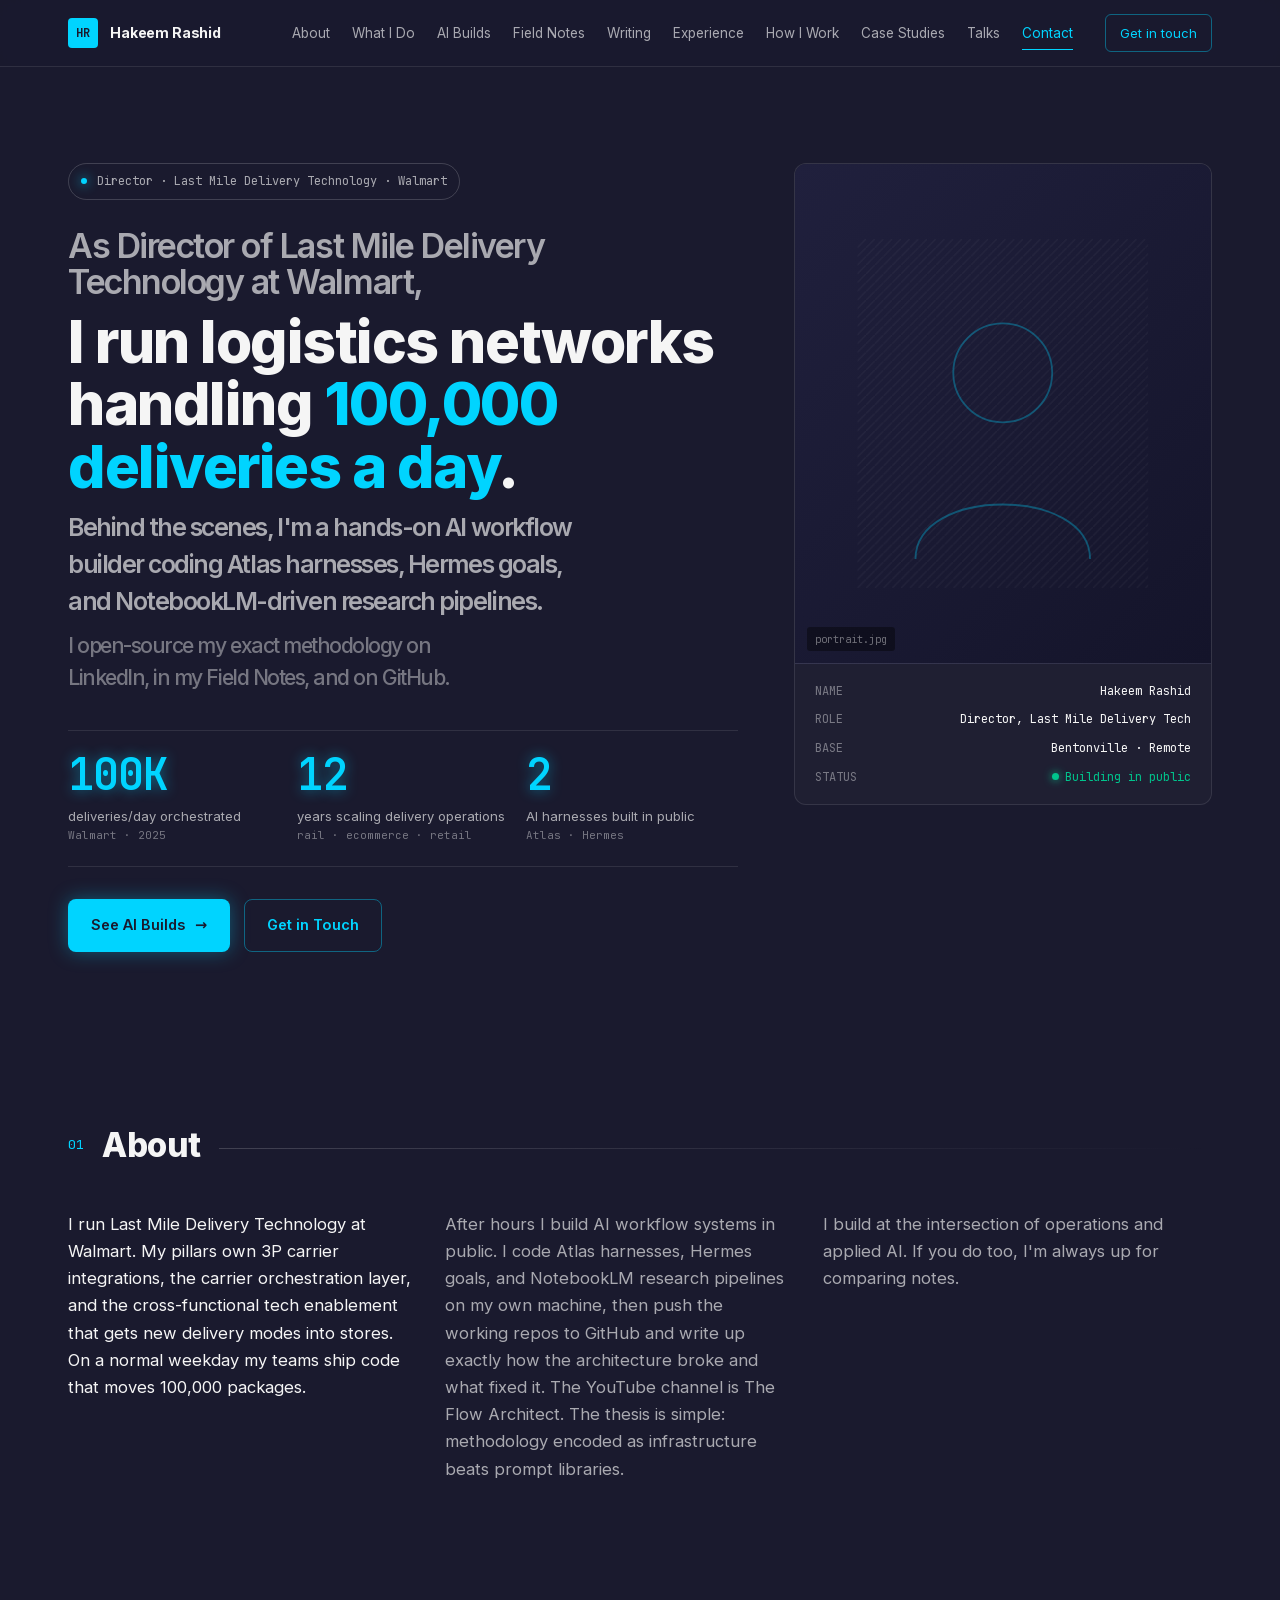
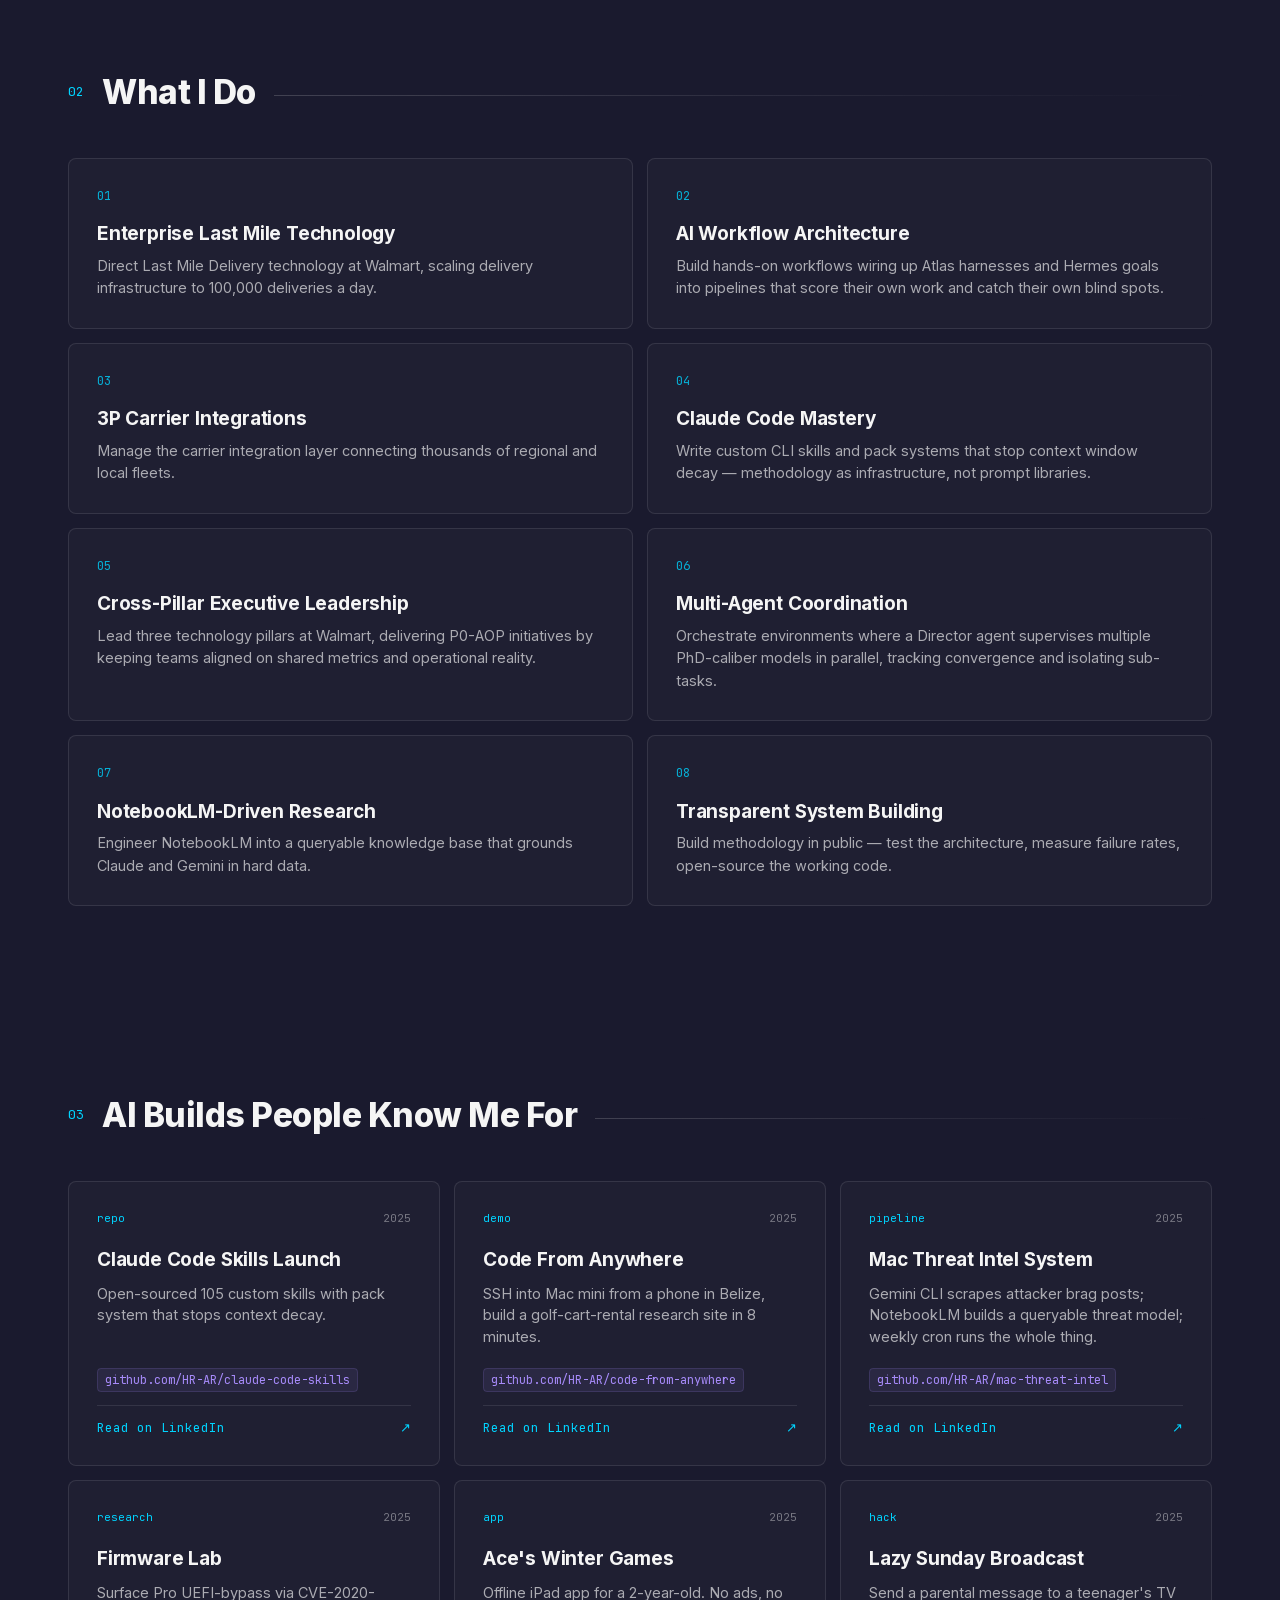
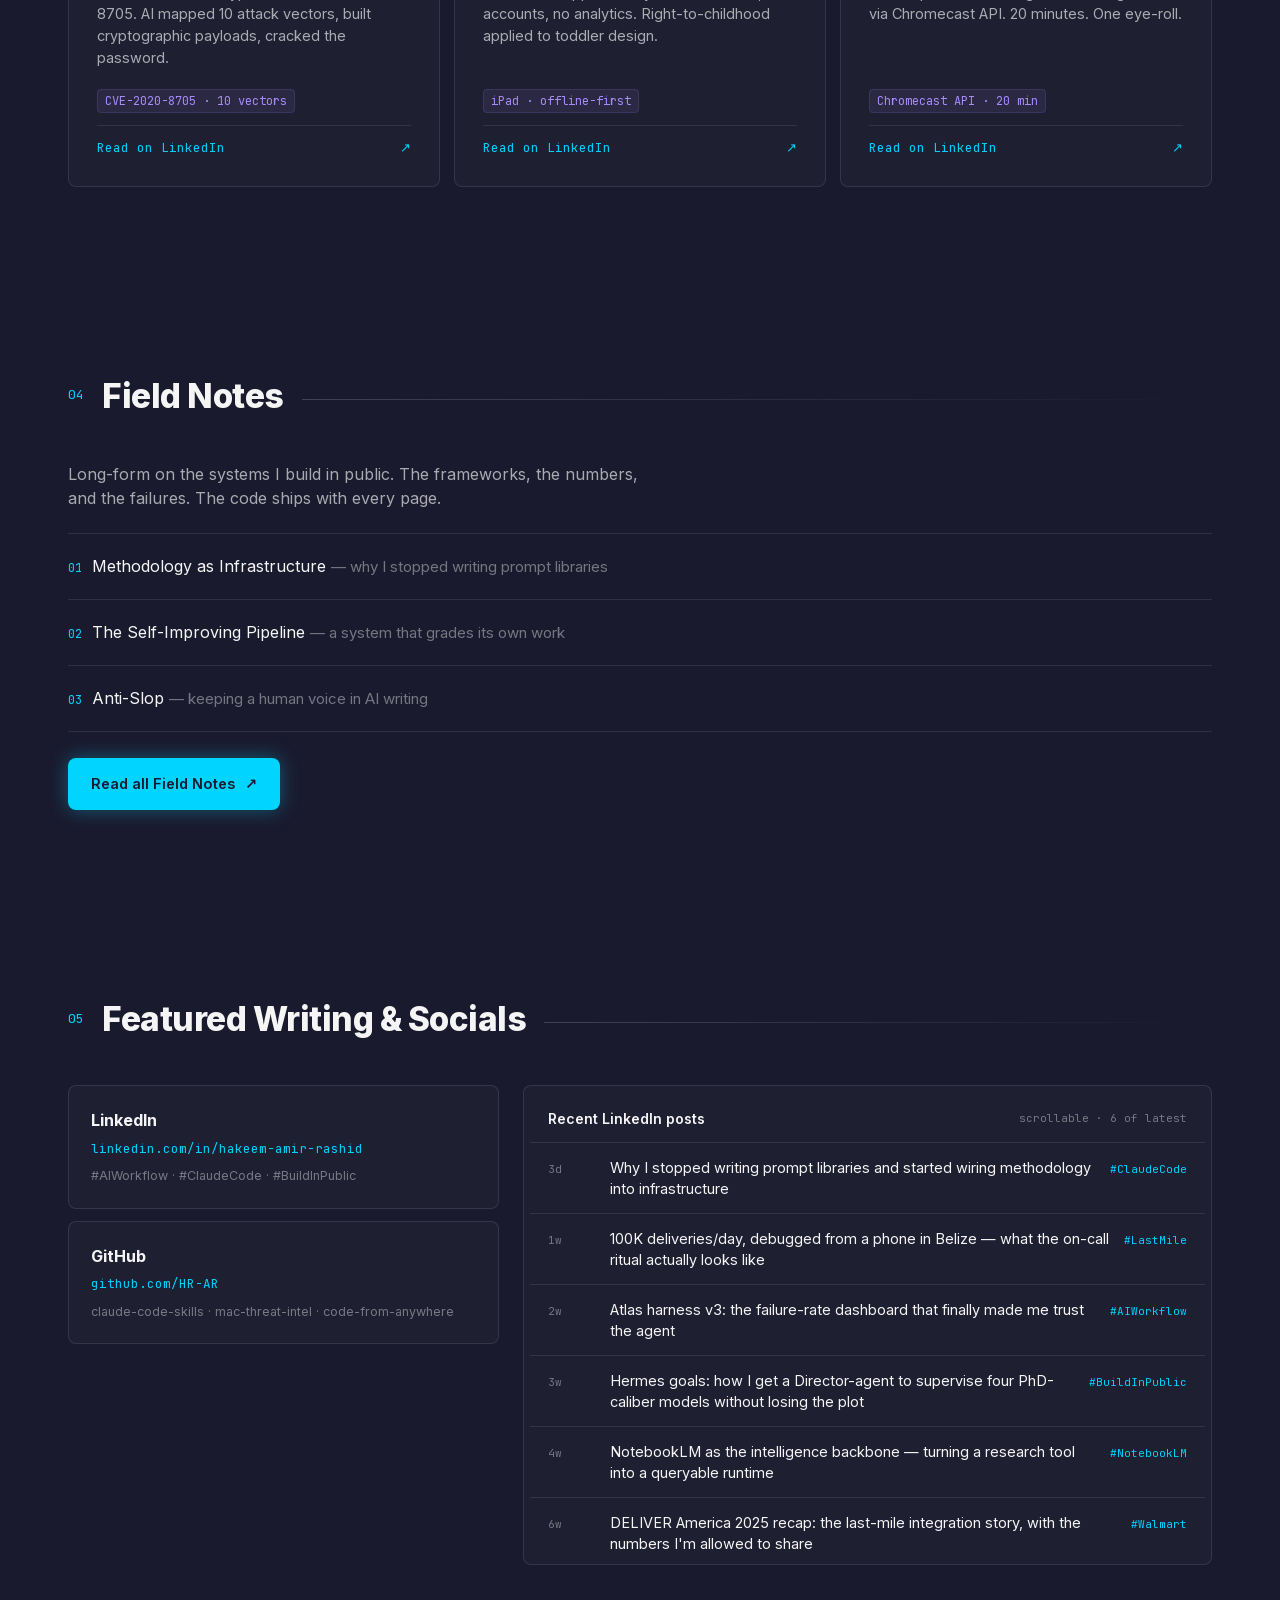
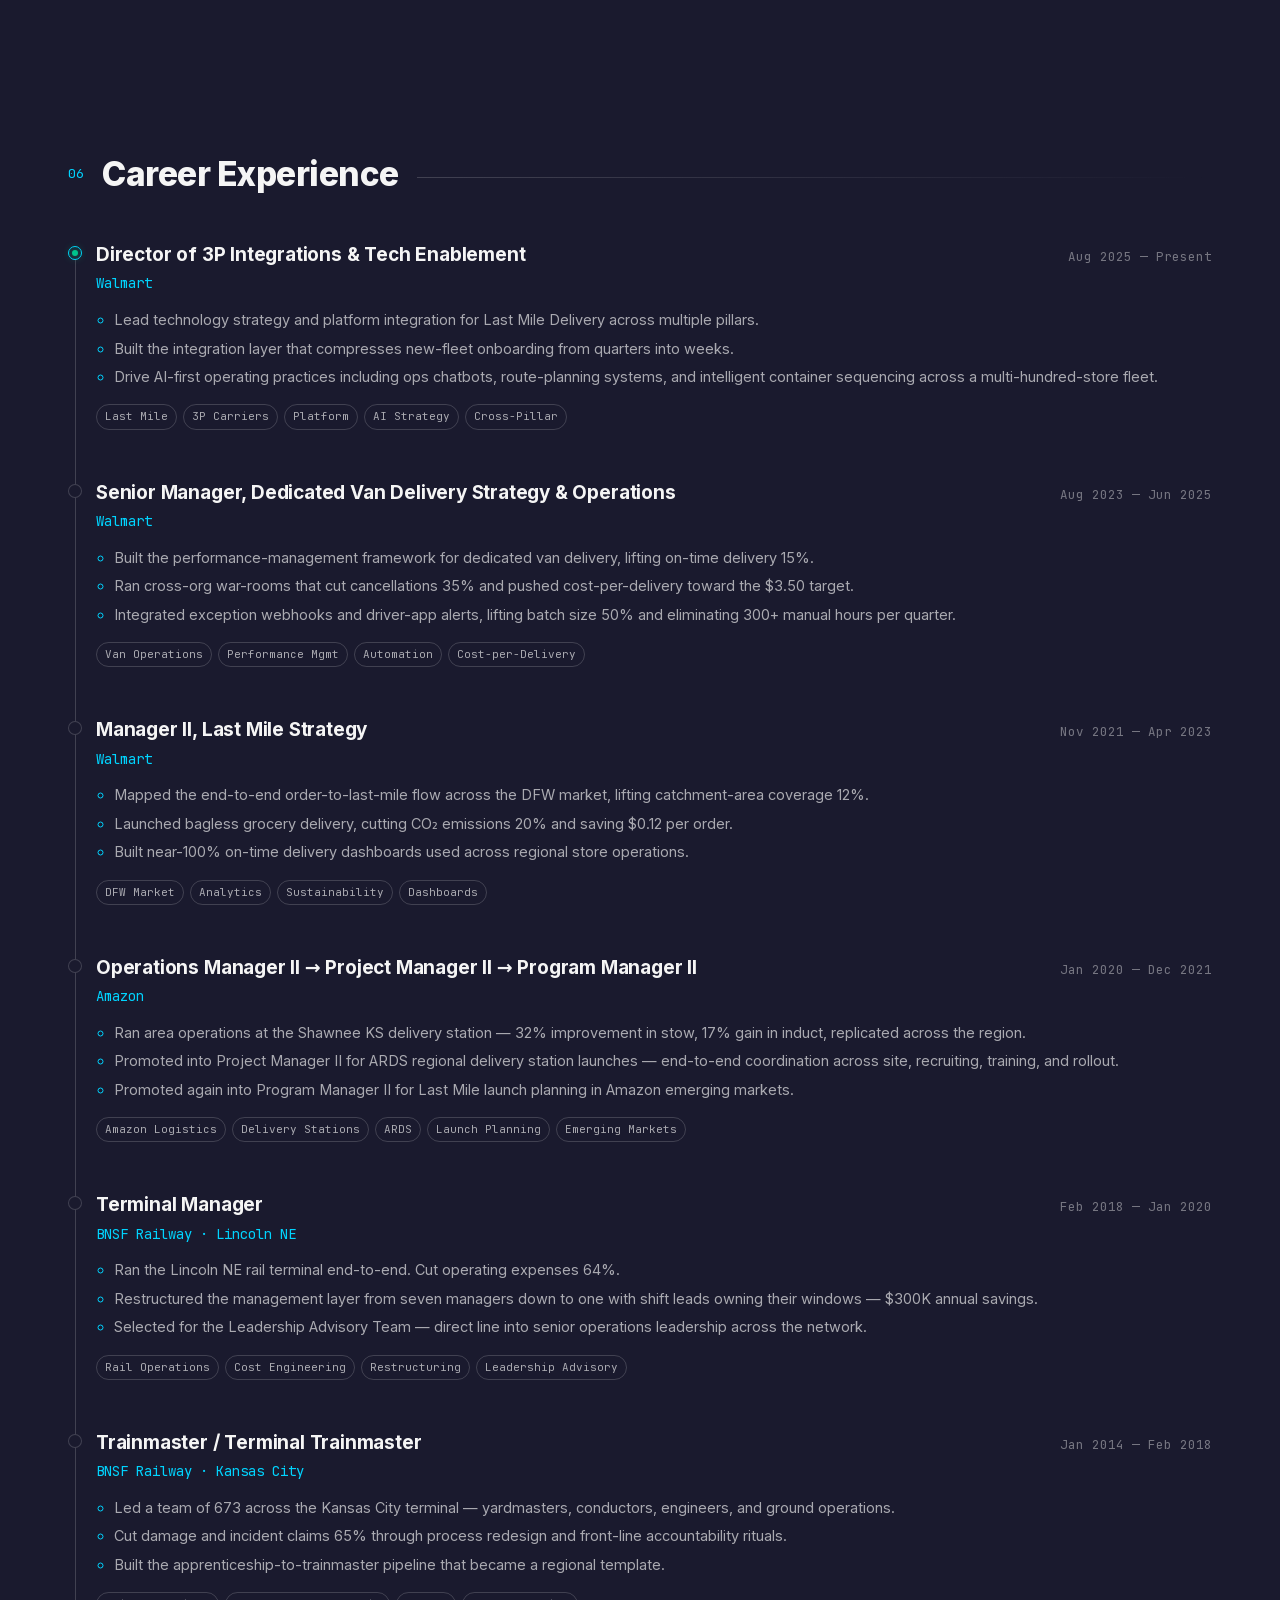
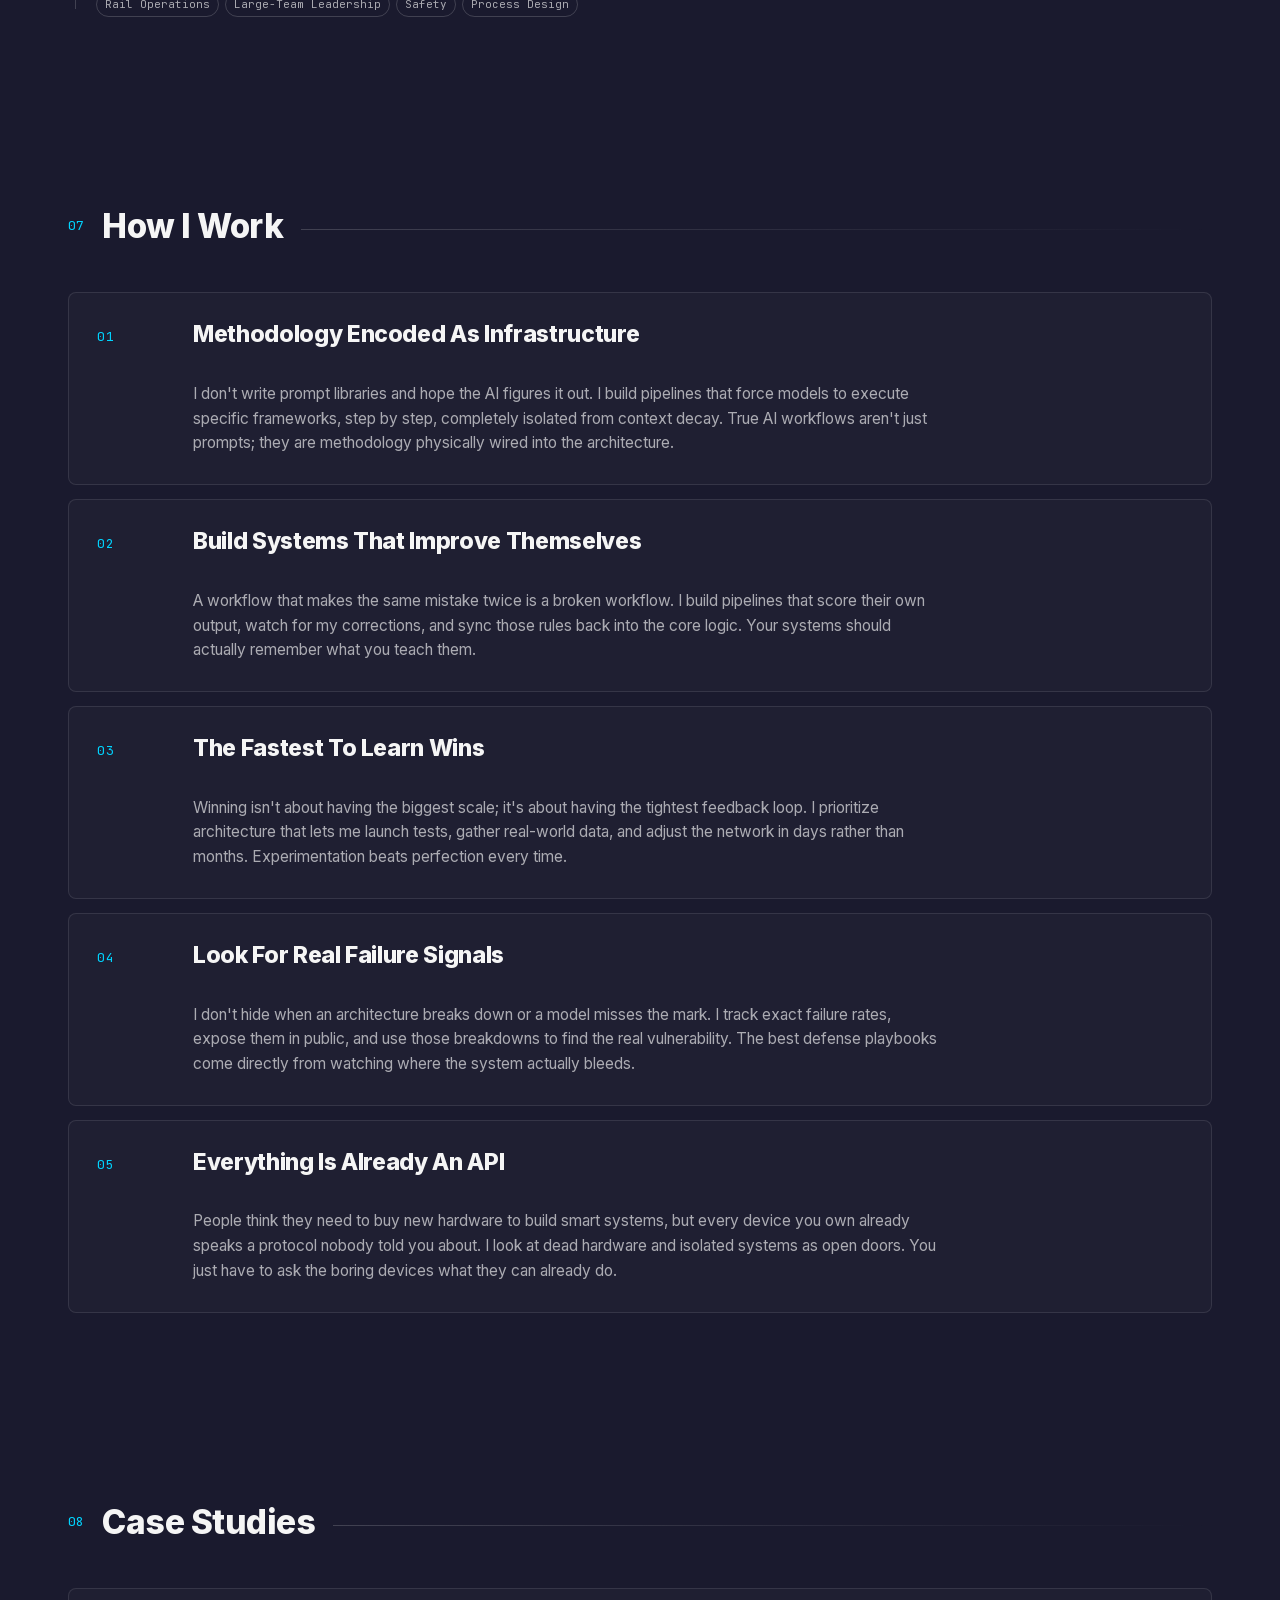
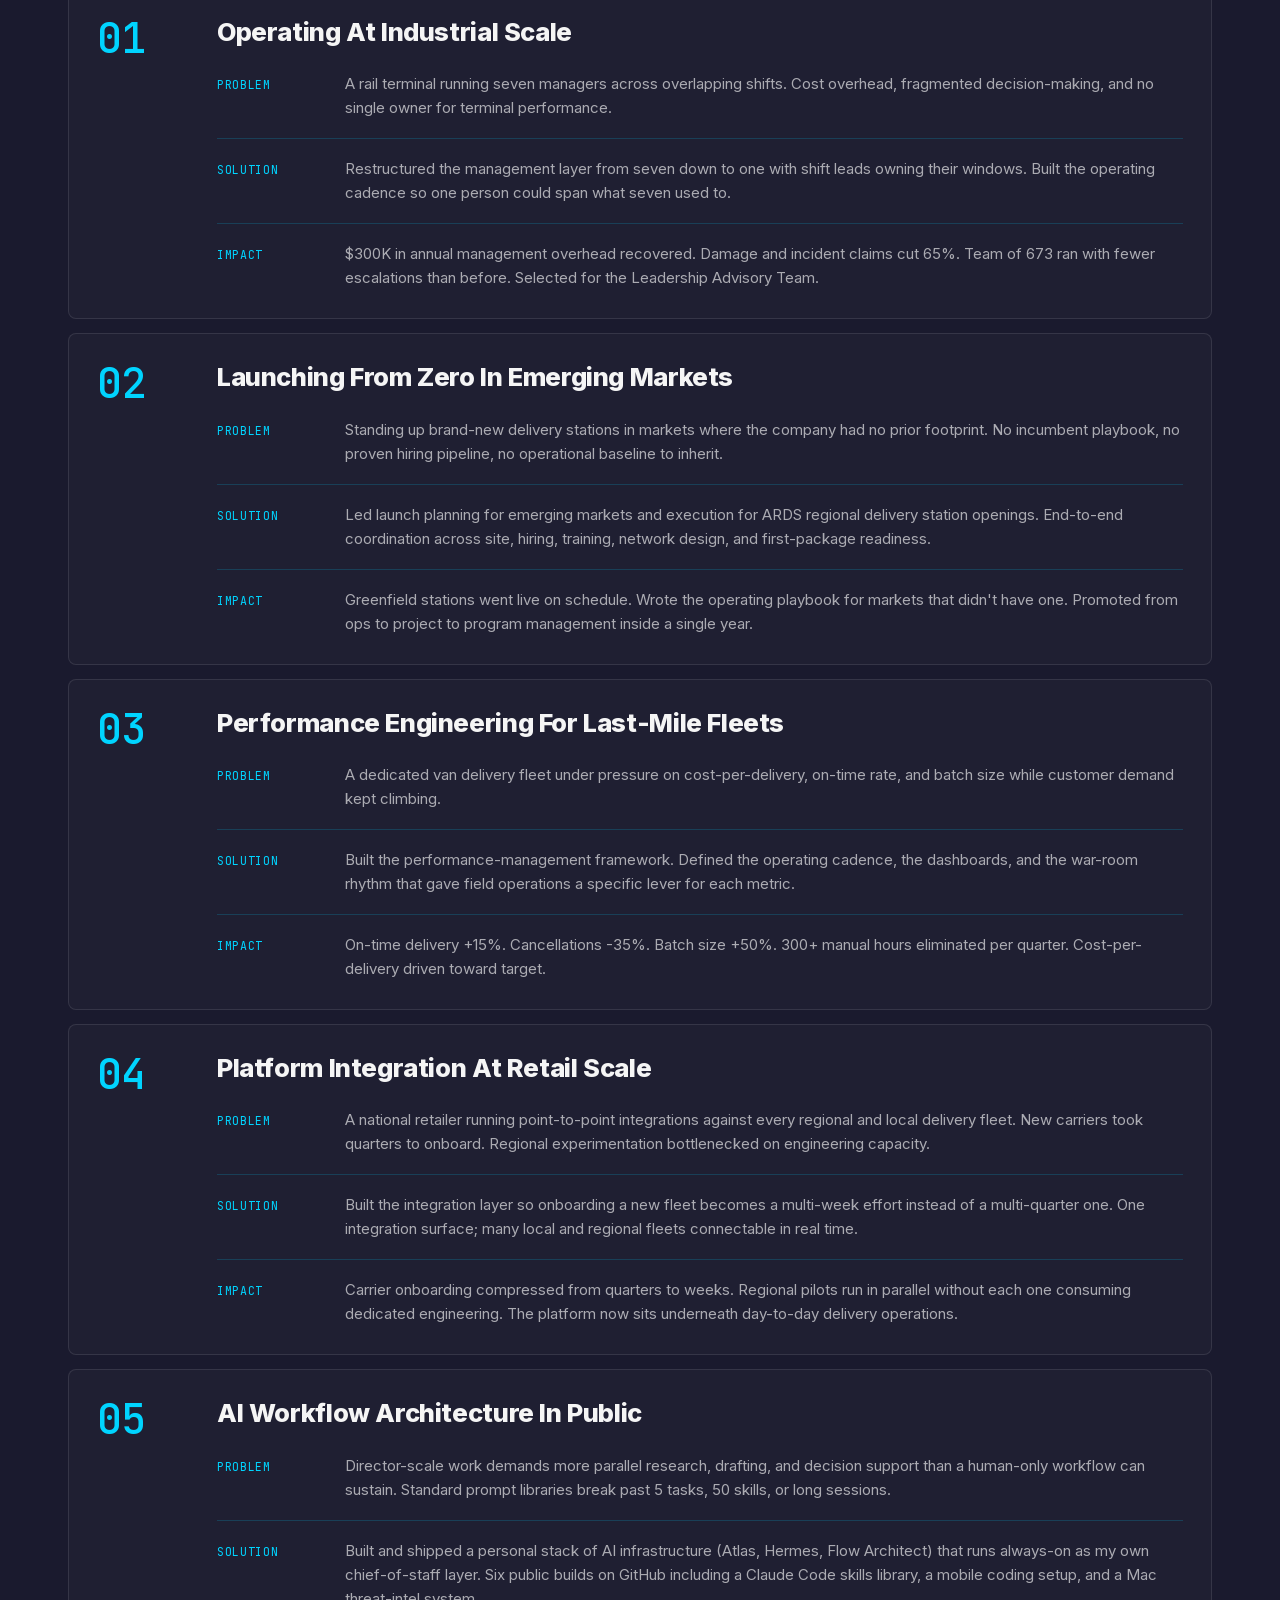
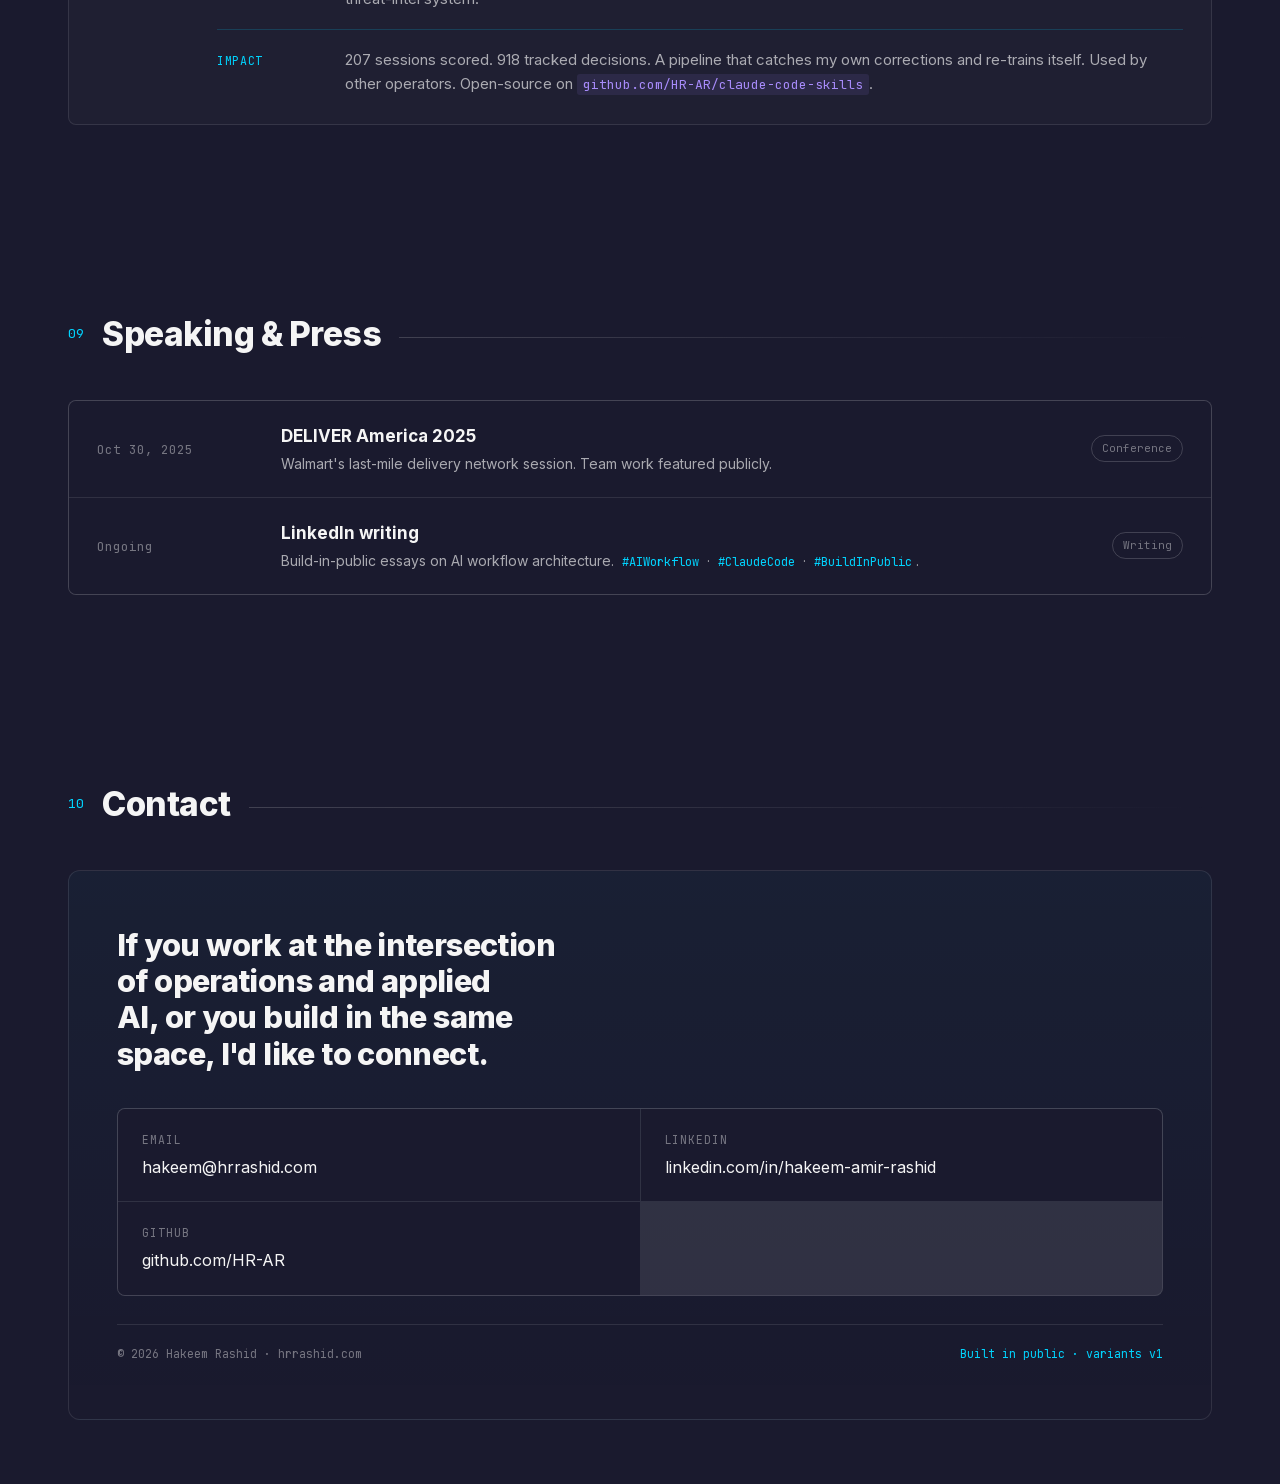
==== index.html @ 5275ceac "Cut YouTube section, promote Field Notes to section 04 Per Hakeem: YouTube is the weakest/most-futur" ====
<!DOCTYPE html>
<html>
<head>
  <meta charset="utf-8">
  <title>Hakeem Rashid — Director of Last Mile Delivery Technology, Walmart</title>
  <style>
    * { margin: 0; padding: 0; box-sizing: border-box; }
    body { background: #1a1a2e; display: flex; align-items: center; justify-content: center; min-height: 100vh; font-family: -apple-system, BlinkMacSystemFont, sans-serif; }
    #__bundler_loading { position: fixed; bottom: 20px; right: 20px; font: 13px/1.4 -apple-system, BlinkMacSystemFont, sans-serif; color: #666; background: #fff; padding: 8px 14px; border-radius: 8px; box-shadow: 0 1px 4px rgba(0,0,0,0.12); z-index: 10000; }
    #__bundler_thumbnail { position: fixed; inset: 0; width: 100%; height: 100%; display: flex; align-items: center; justify-content: center; background: #1a1a2e; z-index: 9999; }
    #__bundler_thumbnail svg { width: 100%; height: 100%; object-fit: contain; }
    #__bundler_placeholder { color: #999; font-size: 14px; }
  </style>
  <noscript>
    <style>#__bundler_loading { display: none; }</style>
    <div style="position:fixed;bottom:12px;left:12px;font:13px/1.4 -apple-system,BlinkMacSystemFont,sans-serif;color:#999;background:rgba(255,255,255,0.9);padding:6px 12px;border-radius:6px;box-shadow:0 1px 4px rgba(0,0,0,0.08);z-index:10000;">
      This page requires JavaScript to display.
    </div>
  </noscript>
</head>
<body>
  <div id="__bundler_thumbnail">
  <svg viewBox="0 0 1200 800" xmlns="http://www.w3.org/2000/svg">
    <rect width="1200" height="800" fill="#1a1a2e"></rect>
    <text x="600" y="380" text-anchor="middle" font-family="Inter, sans-serif" font-weight="900" font-size="200" fill="#f5f5f5" letter-spacing="-8">HR</text>
    <rect x="540" y="440" width="120" height="6" fill="#00d4ff"></rect>
    <text x="600" y="500" text-anchor="middle" font-family="JetBrains Mono, monospace" font-size="28" fill="#00d4ff" letter-spacing="4">HAKEEM RASHID</text>
    <text x="600" y="540" text-anchor="middle" font-family="JetBrains Mono, monospace" font-size="20" fill="rgba(245,245,245,0.5)" letter-spacing="2">PORTFOLIO · 2026</text>
  </svg>
</div>
  <div id="__bundler_loading">Unpacking...</div>

  <script>
    
document.addEventListener('DOMContentLoaded', async function() {
  const loading = document.getElementById('__bundler_loading');
  function setStatus(msg) { if (loading) loading.textContent = msg; }

  // Error sink persists across replaceWith since it's on window, not the DOM.
  window.addEventListener('error', function(e) {
    var p = document.body || document.documentElement;
    var d = document.getElementById('__bundler_err') || p.appendChild(document.createElement('div'));
    d.id = '__bundler_err';
    d.style.cssText = 'position:fixed;bottom:12px;left:12px;right:12px;font:12px/1.4 ui-monospace,monospace;background:#2a1215;color:#ff8a80;padding:10px 14px;border-radius:8px;border:1px solid #5c2b2e;z-index:99999;white-space:pre-wrap;max-height:40vh;overflow:auto';
    d.textContent = (d.textContent ? d.textContent + String.fromCharCode(10) : '') +
      '[bundle] ' + (e.message || e.type) +
      (e.filename ? ' (' + e.filename.slice(0, 60) + ':' + e.lineno + ')' : '');
  }, true);

  try {
    const manifestEl = document.querySelector('script[type="__bundler/manifest"]');
    const templateEl = document.querySelector('script[type="__bundler/template"]');
    if (!manifestEl || !templateEl) {
      setStatus('Error: missing bundle data');
      console.error('[bundler] Missing script tags — manifestEl:', !!manifestEl, 'templateEl:', !!templateEl);
      return;
    }

    const manifest = JSON.parse(manifestEl.textContent);
    let template = JSON.parse(templateEl.textContent);

    const uuids = Object.keys(manifest);
    setStatus('Unpacking ' + uuids.length + ' assets...');

    const blobUrls = {};
    await Promise.all(uuids.map(async (uuid) => {
      const entry = manifest[uuid];
      try {
        const binaryStr = atob(entry.data);
        const bytes = new Uint8Array(binaryStr.length);
        for (let i = 0; i < binaryStr.length; i++) bytes[i] = binaryStr.charCodeAt(i);

        let finalBytes = bytes;
        if (entry.compressed) {
          if (typeof DecompressionStream !== 'undefined') {
            const ds = new DecompressionStream('gzip');
            const writer = ds.writable.getWriter();
            const reader = ds.readable.getReader();
            writer.write(bytes);
            writer.close();
            const chunks = [];
            let totalLen = 0;
            while (true) {
              const { done, value } = await reader.read();
              if (done) break;
              chunks.push(value);
              totalLen += value.length;
            }
            finalBytes = new Uint8Array(totalLen);
            let offset = 0;
            for (const chunk of chunks) { finalBytes.set(chunk, offset); offset += chunk.length; }
          } else {
            console.warn('DecompressionStream not available, asset ' + uuid + ' may not render');
          }
        }

        blobUrls[uuid] = URL.createObjectURL(new Blob([finalBytes], { type: entry.mime }));
      } catch (err) {
        console.error('Failed to decode asset ' + uuid + ':', err);
        blobUrls[uuid] = URL.createObjectURL(new Blob([], { type: entry.mime }));
      }
    }));

    const extResEl = document.querySelector('script[type="__bundler/ext_resources"]');
    const extResources = extResEl ? JSON.parse(extResEl.textContent) : [];
    const resourceMap = {};
    for (const entry of extResources) {
      if (blobUrls[entry.uuid]) resourceMap[entry.id] = blobUrls[entry.uuid];
    }

    setStatus('Rendering...');
    for (const uuid of uuids) template = template.split(uuid).join(blobUrls[uuid]);

    // Strip integrity + crossorigin — blob URLs from a file:// document inherit
    // a null origin, so crossorigin forces a CORS fetch that SRI then rejects.
    // The manifest bytes are ours; SRI protects against CDN compromise, not this.
    template = template.replace(/\s+integrity="[^"]*"/gi, '').replace(/\s+crossorigin="[^"]*"/gi, '');

    const resourceScript = '<script>window.__resources = ' +
      JSON.stringify(resourceMap).split('</' + 'script>').join('<\\/' + 'script>') +
      ';</' + 'script>';
    // Inject after <head> so the DOCTYPE stays first; prepending the script
    // would push the parser into quirks mode. DOMParser always emits a <head>
    // (synthesizing one if the source HTML omitted it) but may carry
    // attributes through, so match the full opening tag. slice() rather than
    // replace() keeps us clear of $-pattern substitution in resourceScript.
    const headOpen = template.match(/<head[^>]*>/i);
    if (headOpen) {
      const i = headOpen.index + headOpen[0].length;
      template = template.slice(0, i) + resourceScript + template.slice(i);
    }

    // Parse the template and swap the root element. Scripts inserted via
    // DOMParser/replaceWith are inert per spec — re-create each with
    // createElement so they execute, awaiting onload for src scripts to
    // preserve ordering (React before ReactDOM before Babel before text/babel).
    const doc = new DOMParser().parseFromString(template, 'text/html');
    document.documentElement.replaceWith(doc.documentElement);
    const dead = Array.from(document.scripts);
    for (const old of dead) {
      const s = document.createElement('script');
      for (const a of old.attributes) s.setAttribute(a.name, a.value);
      s.textContent = old.textContent;
      // text/babel scripts with a src: fetch and inline. transformScriptTags
      // does XHR against the src, but blob:null/ from a file:// origin is
      // silently dropped. Inlining makes it a plain inline babel script,
      // which transformScriptTags handles unconditionally.
      if ((s.type === 'text/babel' || s.type === 'text/jsx') && s.src) {
        const r = await fetch(s.src);
        s.textContent = await r.text();
        s.removeAttribute('src');
      }
      const p = s.src ? new Promise(function(r) { s.onload = s.onerror = r; }) : null;
      old.replaceWith(s);
      if (p) await p;
    }
    // Babel standalone auto-transforms type=text/babel on DOMContentLoaded,
    // which fired before we swapped the document. Trigger manually if present.
    if (window.Babel && typeof window.Babel.transformScriptTags === 'function') {
      window.Babel.transformScriptTags();
    }
  } catch (err) {
    setStatus('Error unpacking: ' + err.message);
    console.error('Bundle unpack error:', err);
  }
});

  </script>

  <script type="__bundler/manifest">
{"7d82ba3c-ca26-46aa-8878-0751b9173eea":{"mime":"text/javascript","compressed":true,"data":"H4sIAAAAAAAAE+y9eXvbRpYv/L8/RcW3Y5I2BcXO9CxSKxlFlrs18XYlOZm+bl+pSBRJRCDARoGS2Ym/+33OUisKlOw4PT3vO36e7ohAodZTp06d5Xd2Hz68Jx6Kfy+Lqaq0EqdKTlt40sAfWa6uVVmvlqpqs5/[base64]/gLfR5VlQqH4hvTV1D/n4k9lydVIyqNL3ASulFJpe5+JZ/DN8OuIrBO6+HUBv3WxwI/uOXX4RW5cwW4wIZLqI4ED9/GI32730YwoSMhTcBtpM/i8FaK6Hbppi2g/1794S4lg1RwQ+q0VD6QAwe/2v2dfaY3u/[base64]/er0/PB5/2cwx7KMv3p2evjH7c3NGjlPtXd2fnpydH7x4tXT4/6PaSkvlnWuOv09ffXs5Pnx6ZYeNzUsVpP48oeTp7d8eQ0rGn959Orl+fF/bhnstK5a9b4z1mevTn88PH16cXr8bMtE1c2NbPKLRs06c/Xm7DWwii0TtdYrYDK9Xz4/OdvSb/P5RVnoTu9fHL941f/pUi3r+Ivnh//nz/1flPJvm/iLV8+enR2dHh+/7P+sns30tFGqct++OPzzd8cXJ+fHp4fnr04vzv784rtXz93HRasa2daNKf7s8M1/JkoP/v3fTckBFLWcZa7aE37xrBou5Wai8PekVMRlhShmInyBfLFal8jPDJsNCnzh8WJTjRCNatdNhV/u46MP9/A/0G/3fVs34qBn2A8ehA29TRZ7B/0Ky6Wm5d3+PTu+ziiwFwH774wjKBwMKBooPt2Fc1uIh+J7pVZatI2cXtHZp8R03TSqgkNRr2Q7Xagmw7K7Pnc/okJPbRk4L7A5rhoq//eialVTydI+gJGJn6mGermqK1W1H/jtLv6XW9/D/kJ39+/a3wl0ZKDhdJgV83UjkaT0eroQUotFfSPKupoLWYn1Kpetogr1ol6XuaD9mItZ3cASFK2olMrhEOof/HfQ4BG2ZkffNrLSBbQcjSD++HDa/u+1Wiv7ZTDwMU3lrnjDJ1KjVk2dr6dKTNRCXhd1A8O/xDGr/A0OSF+CUFOquZxuQNJQGVGUxo4W1fw5vtoTM1lqRU3kRX4GNaxLRW+pKi7zUfNf31SGVKjsefwSRDb8wiy9uFnUZgXqm0rIauNeQlnZCtnwSnFV5UZMFBz4IAW0zXraqrx/jV5hu78pbdomn6rJes7tPmvkEtf2g+GF/PHx+7aRZ62cXpkiZmNaLqhVXGqo4U+z583O760RSxsewDuePkr3M+u2KA5cf8LWXft36wH1ASYL6BlLiWK5IpmI9mhRAW9WuZhsAopqFIj1QFT3tvV+rsxqU+1mSm/5Bgsf5rmq8vUyGK8bKiyc5koHAxzBYZ4DD1EwZtHWKzHDMd8s4FIBL2hkQOtEp9eyLGBP5fe4UmDx6ZkbeXNLzT466JlkO7nQp6cKdn2rSGZWbkLNDO7olZoWs2IaTf29e95A4ZU4uOMs7/ujgS+TfYcXwxGcgIOBI4fw5PKp1R1Qu2Lnc/4zG1VVcAKfTeuVOnx9AqsOfA4X9vj9SjUFTk0pjhoF83l8DUv5J1nlpRKHr0+yoJojOV0ovh7YqoIS5/Y4OG/kFKjBb/FlLa4q4HuT9VyPxWRtTp2VamZ1s5QVXEGVbotqHg6AePWfCqDecBD4Wot1pVv460Je10UOd+dnsizhFiRmSrbrBi/Az4qJami2dbuezTJxUrVAMnjmUFNED2JaN0os1XKiGryaLeG3krooNyIHYhGazhHoK9ZYaL1WGpp5evyDmKyLMtdZOAykstTMnOMBc7Mopgvq5FCPTAOKqVrc1M1VFnDgM7zwnTBn15bvp0WWvZ7n48433km/1/ei+xWePXvdR/bk8DoX9TzrPVDSL/ZvqakrdKQe+7tvshFTWZpruNKw+O2izjW8keI7OVGlWJXreVFl+AV9dlKJ16evnoohyFGVWMnplZwrLW6KdlGvWyGnU6WxUiIrcwrrEV/x24XawJkvSjVrQXCzD4pKt0rmuOKWV9/IphriXmnj49GxIxDqhkAkFyVuF9nM17BndVaqat4uxvAEqAXUD4dNIzdDLPmNeCy+pY92xGOxJ74ajcXFldqIA/F4n/76A76nH48e+UxQYK1vsdSOePzObxifvtu3ZS1PFGLVFFX7o2yqopoPBzC+wVjQCKmfo+hcvUf/s1OimqZuPm5Ontx9Up54s/IkmpYnbl6e8MQ84Z+9U/MkPTdP7jI5ONK7zI4/PUEVJSgoowqMrMiaqelCVnNUMIEyqqznxXQsNvVaLFGHeSOrFsgZVFHmO7pfoIBal+rHol3gkflUXWc3NzfZTxro+kaVZRYszlZB8iO4xL5XnxFe7igGDUfBuU5f4/15MAqJZylbOOAHX+qBWymmGPgPaGamsh2+xTrejQJ5RemyqNqdvNBwCuxU6j2o1ypFauMdwxR2tZypHVBJVfOdaa2aaSyyQEswv8+oQ9z0Uq48bWXRqqXfeRY7zrBaems7N8LT50g2arYu98TpS+/WkSu4IWpRV0QKq0bNivemN2FPsnWlF8WsHQ6Y0vbEQDzieaNGflTI/CropCyh/roatAL1qatGyRx5aCZXq3IzYg013n2mEsoULTcMvLpR8kqLk+N/2xOLtl3pvd3dedEu1pNsWi93Z6xi38XZ3aVzeffx1//8+CtXx12XpKp36CYK/d4p6/mchRP494wnHfR5bQ0XKup/BkfJkPfDW9x078Zmf4yjuRtFNxdY57zIYSLPWtkquqE+q5s31bJeV63K7XWNL1zxAfGyrlfD1XpSFtMTkIuqqRrj6aaal57U7e/DC3u7RAVQ+HHmvfQ3m726vqQ9G1Ty4IEY+g8y0K+UcoNlf/klKJxV2C0Qm+mcLqV2+wyauiGy+h7PorDdR+J+dl888gYY7Ok7TuVb18K77u7pyPJ06Nw/[base64]/QSfwVBz+hLAuEZdgn1JFRMeUqTo4WaXmlxs1AtqPzqBtcSuSEOUxetr90ptF1jq2VZyUYujZoF5vhDtLlQbVSYHzfKnrBwEXL1MBf/eVLXpZLVB3HerBUQOLc4ptuEqKGnN4VWXheausXrsX0yK5wiaJeVZi+onj1PLxB2tKOCtfc/IT6M78Vz96xupkq7lcjYosnarwp5uyiq6/pK5TDFFVB/ofmKCARoqpqqppVF1W5oS90olI8fPqzq9uFDoEkpnr56QbpISQyZPzU1/BnkF7mxc4s7FtcRGwbxBpql+nW9BLpXK7C4gSKhZdWf7Y9Z8YHmfbGQmgQnUOqsW3GpUdCADXgjiQPgHsnjjuGc3BRliWVoNsQlTZLdFESll5ZFYHkqa+q5tH36sShL/gCty+7N04IVp5dxLz6WSmmaaCUbRdfTDsl/awjpA44d7+JHOAlCzlrVhBuHiKS7cb4lceiDx2MEnBZWGytLuII7qmUWRd03OoykCpQoX1XIIpBcrTK4ZwuM7UhS56noP3wHM1f9YNS7Z07VqpS4a8rSDBAJLBOH5Y3caBSXkG7rxicyUFCskRKpuE/3vE4taHjCs0FqUSzhu0mpuoSpGkWnl5ivZSOrVvHCB3UgLcJGXi5VDg4M5cas5VjwFUE85HswLFTYAyIEXkMcGF27cbcyn4FZqMscFIvrTj9/E9Il49kHpNBStQpnWbxU79tofv970jqTGY5qK7H7w/902m+85rYQ/5kCPxih1xOt2oj6kU3imaHeF7rV9lpwAXeUoprTChXaVGaGz5+yvR3qX6oGr7cgMbRqvgnENHktixK1gG2NR4CpjwWjAlQ7qKUryPC2BprOxPmrp6/2QKNaayWCLoHYZS865hLzUOTrhiheYYf+vmS9kk1byNKjan7Cp1lbw47GfuUkCf5dqP7lb0DqZ8wit5G5Px2fTuWGGQ/8+5w1mLF0fiBe4Rpk9Nu+VstVu6FX7k5HbfIHs0apv6mhV3C0H4vE36GzEAryC1WuQHMNwjDMG04+kT1S5cy/qfjisZ0mK30MgfY1Xl/B9WTMC9mYSUF+jmXg4gj/3XfP+SO8tOFfqAs4CZpH6YmIQDRqpscoBcO5wrMmRV7MZooMqzRJJfQgu+cagg/FgT+RTutQwPIWf1N8oZnJddmaUaBMhY5xSpairhQ4ZejYRGc0XZ6FzrZsKjqwVf7yS/KGYdXNdmo9vUGhQ0ustaXa1d3GH2PpwMoD9CmX+khpwJm1P5ck8LnlgNt7aHX6vkQOHW3WldCbarpo6qpe63Iz5g6yBh7aVWANW6OyaqIE+x6Itp7jdTATOKFTWZnjBS479YoUXFSbZYt0ceEZUu/VdN2aW49hd9BL00lUDEyp7Xv2zgFnce4PnFwJPSZpT7rcr21sLw0TxfcQYe45q7oA9lxRhdCX2RrNZUM4D4MZGmXipFOPVRSsV3hmWppz29tqulHBCt0JOcoIDmmwuODCapzRiXJ7nuqbNfWSNtxDe/qjTsSOHpbMGyCSVKOmqrhWr5E9wVafqFndBL4w0TVrjLcmJEH0zgx6DK8MS7O3NtDtTJQhH+BY7FUJnfVWKzyGf3GH523nce0NsuWNxP+Ml0x1l1Pc+Bm40/wjznJt6NI/x31dQqxpgAMlzesslftOCOlT2HeDYzexYLa+SPsdd8sEjsTRa/SfcGd8u2jqG1z8Y9Ty2aN9mGXZaE+08ooUG3wW1TOenGvZFGSObmujfwJlFGnYnIoWBUhiatvryZww0TlvskjCYbflPmEmkk/Co+Uz6Wo+WVPD3fh8Wppfr6PxtYy/Uj/zSdqZhx+5PZncWDMJJ8WdNmjPDvXUFcEmjbdliiA9TQrTpEeFHT1ISIhP1apRoPfOQcTX5mCAv62zOt4AQdeOkm4xNQ4b8EsRk9dFNeWpB1ESqZjc2eFWx00ArSxB1hw0Cld3XrNf/bK+preivoYwC2LlVB/4GTaVmFhRG3xIWAV/o5yKfa7aFkM0YBtI2OjoZjnQLAI5Jz4n6qPlx84ADvrAciVPQ/t2YH8Mxp4JYCmvlNBweMPmATUxnMogME6bAuUSjUTHF1TRqL+ulUZpl40AAZmSch7qWjUoCoE/DASNlGB+ywbvxlYf7OsT3oYX/jHYdCjigs5rDGYBBgmWPyvv0BjEUCtFfbmzYe/rJ1//8ygbvCNGuX/Pm0pYC0NSRV2xbTKgaBIzyXRRVLPaHQN88aJaXrNhZJjYLWPhV+JMR3PV7iW97MxFcjj4UuOZAtvWLTw6kpSyqMR/yGt5hmsXEnkmvtQD6u/br97xH4/fOWuLcFp6G3bjOxjwf0f7waRZH4lZhXfxoorI0Q0BLWvBu2wh9aubyk4U1THyR923IFx2HLX2lh6/u9XFwa7J0/VyuYGJDq9Z+NitlzhI8byADx3V1bWqClVNA+9dEKLM/VEvZFnWN0L9dS3Lot2IKRiLcA710Ru7ub1uvl436r//[base64]//[base64]/WzzD9oUdSUZZH7Mx2DvSRXom22XiiAjg/0LDMp/yVk2K6XgjQ+Slo6cRQJTzgnDNJvyjR267zkjyZ4U2U3MbXK4HKx8lGzGqQBwoKuXJbAi+x6BQ4xqIDuM3KdqBNfQu5WqkK5HqoVq/BxUflvl6g4RhhWlrnTDyUoBAG4WAsrtTGBlHBFVu2bVNM1qAEODo7s449Y08kGAvVTrMRcjK8YFOtbVPgRcvUho6IYLtCt0/zPe18n6OOw3HfoCYV2EHGNZkKgc8taw0+9ssl71DtaUhJt4fMz1UHeoRLovhLa/ayc+gzY5423q2X8Xa9zMR34Jhdbcz8YssgLUlTHXGmV7NLNLO7jfa6KZZ4NLy7NPpp/[base64]/iyQ43QS9wBoJWjLhRMukU1H7NcD6OYwCqTHxierXM0caJTp6lVfIc9jqnXbYYx1NQoo1ubKFABURV4JF+Ket2u1q2pzxh2b8jTDY+EIRHk2B1Fr+HQfooqP9rTbPwgnYmzX/E64H5ZGE0a1gk9hNJ7yEmEbBvDPopqtW55YojXQBOWG1a8l6VWemx843BAPBLaEW4InmGAwC/cJp4q3daNHxJ5g5MFn7nJNAwzXslf5WXtnROOp+3HsQZIC9+rzbYjwr8i9519/ulErqSDc9omZLyBGIqCFLIVnAh107IQIr7UGepHSDVJy7Jc6xZNH7i78sQWMv9Zmw0E8wqum5F45KsQzLHZexQTfYJIOmxrNDmzzVzTlmqbeg1q7EVdtxTBukQ70OiWQ3iu2h8bWGRUqQzrdauac7xnFVVl/rzBEoF5njynnZfxgbCf+t7HXuS597Tj3hh84d13UEHCXeVmbLdiJ2f3wspgLH0Z6cWviAIPxLf+2MC9eQgOw0HJR+L+6L7Y8wvuG9kNQpZBUgPbHcn8RP+NghAFwKvYhdhG3033WVMvKTYuXocj0i/gOuCtNrx0tYkxD/ibge3Ry7pV5qCE3Wj6YcKlDDOcq0o1yLMh1oA0r3BM9XZ3OPKipDo9j76AZQjGYGxK4iC2AO3uij/hkVLX7VigqqUCrWXdiJ9gqxUVBrnS8EOq6eAr+OyArwP4GWCu4IWgWkOQ4SDBEk7JeJkTH1DvV+SSwOdmsWWYI/YON07ScPSXG+dMzmcn48vMOJQXFarW5uT2Z2yB40nbis+QoozW3widiUo2QEwsXX3wtb4pUPD3F1jgqZQCktmLmdzgmUGRsQzQ+9aDrul++Zpwa5Lf+RAyiS8Nfkzq2xi+pvv5GWLXvADommQFPqZL4msD6LL1W4vq0l/Bc0B04Uq2LWUHkcRfsux3v6MP/G3gdcgHxnFdMWEoRhvqqCLoasTHjNsBbJDsqK40iNID7+ALV9BB+cQNGxSfO7dsPsgugj68NmhA6T7E4D57yXb8E5OUkjiv5LE0FoNnhP5zSuA/qXYsDE88TjxF+ahL7WsPfoD+wfq7j77o8Neg77agP38f7vVMZh9Tz2jjw/nzAgCD0kO0uEH+EMNewYABQChQzEary8svN2Utc3EQls8u+EX3C3BF6xaHp8H0xcqQu80CVDPkpkejsHGrF3kfL0Li4HJrkFyPW7S2M1mWIBSu54vUMZJC52HVmWc9co6SziYdlnBQJMdnx6c/HD+Frfr6zCq3r9RmDzU+Y2525v+8uAAkuOgJQuDRM2OYxpBSgJKQJTT8vdqwyepsgXc5792pmoXvOOLpcFKvWX4+VTPteXamC1jHv1AmXkj9A8gcoNYnxJ/UfSOcIxuGCOH64Ic9GwQ3Dxgd26ntfM9V69XwVJHpuG6iaqCcR7PQNtf04AHXaVwaeVZCwksp7zzDZIJiqH2wSCFDCcya6an6Xm0+daqu1OZzTBVW8182VXCJvGWq6MX3agOj4Nb/iF0y9snEDcnEYyLhHhqHTgrNTJm7fw7G/kX/fgrH3V/ON5WZfywyf6n3xOWV2lxaj37UWWTivNmwdwdDMhg/nUZpMOeiuFxU4tLO1iXj2dCkQtwma35BN+ZVhG64cM5hFXQhh2sXe6xPF0WZO5UGxdLzhQcUWtAR1OM6ayxWRN0eGmMS3uF+0lndzHfLorra5enZwXUaDcKV6qUTnrPk8kVUGIRfpp0hmEaQzp3nA/o9JFswDiMWsmxSOoZr/BFSFHqqZr+eQk/V7KMpNOLqvRQalbuNQhs1+x8K/UgKPVWzT6dQOLRupdBTNfsECoV6Tmb2AD+SVVW336nDdVujGwmo7racQ3xP8o43/+ILZ0QHUCczjrwPHpjvSKDZWpp87V+CHgNOheDD+KiLI/t7hc7+1tgHItxZaZHnbdDcu3CT8bZx4vj9L/V9vPPJomLatiYtfMm6jzPSm5JHjvODsQ7sjQI/v5y8UtnpfSl/[base64]/VWbdgRGQy7h/op5cGDWGmBWqzIWcA5G220CSsVlXeTFDz2ZgznOCh6CRMuxayjf44Qe8oHYeIu/rPL1Sm/[base64]/L07riRQTeO3pVgk0QrQFX8dQ3srMgBQWi2IZ4pO/uDKzLbcC+BWT52jX3HRnU/vBdpaqJwrWsSkFRQN9S8h/9vakJdw5UTb1HZ0DhhAke+xzFErvVTNa2bPLKJNkqvAO4dDNkzw/xtUJzyuAAoLWqC3LP7s+O/x+4WjMkJizUryc/JAT1hpGBxrXDjrCiEgS2ixhVRvSeCEODGT2GkcOi4LYi7j2JUcUA3i9r6LWbR6nJ8F+/C3Pil/ajk1Qu5EjXFMxsUPOM/hie1q4l8RyDEEEzcXuIFoarroqkrwnbjD8y8XVC/UcXCxn90mmcvhmoe0LhmZzryCSVcSnDphChv8qeFj12f2sRMV3W1o9BZA30ThsQJjavUmN0OSNp2NRXVtFznCiIQm40/ImgUQhdb9tsfMR8k3EzCZoVjyatqXtVwFBZtZs7stKgcztEYLwoE5DrwvdpDydiDVsZ5tiPtvLppitZJ0+45Xkcc/rJwsGR4vgCTZbYI5ADQmrjsbsfebVhjMUBJ9zOPJXrBg4GGwrGc39SGCDULMpSp46b2zkE+LZ1viMn8oDzaQIfzJEly5KJqyNZ/o8QC3DALPmB5QMTo7zxnOPd/n1nDpty8+SheQRS8f0GIwuOZhums2d9eKm3nZB0al+mGKDFSLskRWNQTSM3hyB6u8+JaVc5K/DBwD/bF8LyeanqwI1dFtmiX5f8iKvHOniicIBCM+Ag2mke80jeq8o9bmBM0s9DZo1UDtx/0ccWthd7wU4vbbD5xCml6RnCgzlrAvuWdZ7h7Ow9pJweI1QgPTajynVBMVtTGmu/QuXMmDryriXczieNt7npLT91REh3y9Mt+h/xWe/yFnII2aMv+SXOMfkiuaAeDjmc41AAc+Apf8S1litgLC5ma7Gq4t/zktkqwGBPSkv3FPRkKyInEVfREgu1BpEQCgRkAxhsZsgRuGGpJxB009ebrEag+vghtQXFEki0bKhiwZ2/Ny3d2Otyj3jsrgmfyVjNizZLc/8B9FwIBOfbdRJUDPgzeFkCCn6kGoPXqyjnbAteo1A34apRlTeFg/tQZaHhU0nDLzxG/NgFpK3bEE3+TReUPDsRjNxXYSmbKwCzwn+xmIRTAyyXq+cavxfYLgzFMyEf0iWPtNuKsEAfiq31RiD9Ew9oXRYil62p/W4Q4uoV4JByOrt0mITH1HiTxIeHa2cYP0rNG8S2ORk6Vrstrhz1CN/PQV8JEr2dc6LV/XbIBjfaNNcV7z/Z7N1a6Tmq8Q//+5r9tq/gV32HDdF2igNX98gtw8VgHGXry9bseiW9vdzYavKkwVH0g9tiYH0wBMOJgoB9nF0vycKg3GpX4SGvG3ax9vuBxy028V1trbuddh9eyrtRhlTNkGBx5dZkfG/mwUjffu7mDVavUjdMQBF1z32XUS/p4LLwX2Gfv9wX1P3hitAreM9YweI98AdC4HNiedYCTjkrk1VtFOg514l/SaJ4BbgEOP4BR+RQhD1reIuPBazOBVirvk/KA5KxSxcsS5T9L7OwY7+I+K978tgn5AlQJht9ap2MZ6mIJBQHU3GA7Ujmi3ZoeIFZvGD7YEU1fNcUcIAv43IPTclqvipRcylGZP38Yi0jyv7uMS7KW+dzKWU6sVY42KaULiFmEh831I9wAwROZtD/2ZeZaYnlN+bRNNZLUlajTXwOMaajYk5PAXVrZzBWjVNngFaccNEIHOK7ynGqvqXoiJ+QUSu4IrDekVEte0ADc1022o64kr8KNSUuI02A0oHZQY+g/GCRhYiEA5Fo1Deb0cPXWnMBIBXv781wVYKpBIQpKL9DZl+yPPHMK6JVsPP1a6nZh3piO9vLUjiDyj3B36BXZeS0UwWuYlzpAn0/KGh7TyYwc4//ukWdELM30ftOZx3+Ma4OjxT7ZiVOWukF+0S9ZiX4x0S/08QKYldx/vqWi/kuP7wn4Pxeg/34XoNvvKP3ypAoktjtZeDrS1Q+qKWZkWrFQBs6yGRg2P0p2KjRqqH3pyeElGXMmaxxuAVG/pGKXvf3yUJRCCa0gfm6FXIpl70bJgAGS4RciyDJ+bLyk3SPrE4+fdA1Zgf/s2fHrQ8yvCcw/Gxjn1bM33wVv9gaBMvNYT+WKJF8IJcLDQ9cM7gUeBCYEBy1tOP8FYUfdS9iQ0bjMoonCmi1KnJl5UxDNalQEPkrBpdBr/26GRkN8eqrm6r04ELtvD/be7c73o9fN87q+Wq88y+LgYLAnBgdfDYzWebCHD54MaAfENeR06ooD7B2bqoZe42MfQwh8qzshKkFX3mIZ3psfwovJ4HdwWAftdvYQAQyfg42HskQaFBBy3kIDNTqeSM7dALwXcr2Ihbx2xmln/Wc/iDgzgu/K8ULiwRykeYO4ZA5XABnmOFyNv+w+gsXoruKb8LMhxT6Em0S9b+1E9zczFoPfPdgddLnMHzF4DP1DkIpbBlgGcGcyGqNm0l5F2AFOAgZVj1eFKXpo/6KwWrTOsAcSIEqjL48jY1sFmds/gGCt3osT/H+DNk2oI7PgcwukwCPv2TzekvkBb8yCYHrtVQxb9rALntaEmwd8BeVLmCOKRy44/YQD3ZuURZWXm8CfQlWAL+YOazL+EsL1pKynV2JVY5IfMFGRT9XxGWG5BdouSB3v3Up9fmie+wzRu551JX/KZVgW06I19B1m7UwL0l6do86ZGezhIUrT3fIo/gDgjGkavV6aJQp/nNuT1p49LbVq7wVnLb61CB7Dr/854V+4lKuTqq1DOWJMe31s2MZrTM40xqvuWf1MNl0ITQ9RxPgcWgEn1ETiilhBdWC0afScz85BMP+HLl+BnAB6Hoh4KwhGpvhFjUtmrlWeKJJMR03QiUcG59CyoI4gZ7Uc3jUw/tZLIRMKwumIQQ4XMv6Xe9FjDtb0w4e2tEj/MF1VHI9kKN6vyfTIDC8ZFCfCiCZfINjrK5SMX7xj7+2W6ESDhp+GIvAFnUuxEG3SjUOk2pEpwRUM6ZuRwTJDsEQUGRGBBt6NGbcaLwlwnEmGVUT4AgqGJodOPgsdhRpXFawVzeq6RaUKUS2tq/A2hZgD2sOef//FVxTnYPcZbQpQQjs561HEji+481+NxJ77Mswoy6hW3tR04k94qx+5XgwGkSLb9rDDJOFft4L06WxqwejE3UFSzRBwJa/XMWMyjY3FYODLTNNkkMvUa8tLoWdvXj7lJIZIMxkI5H0TGof9saPUZTG7JLxYPIPIWYcwWTR6/XLQG5ybBoJdzlRclYGVEMdnzwFfu1mDr4+u0WcI9KbW/5dj6ICGwensJour8qCY4C9wDaobzukFEsyVZkdJikMWea00nMYo90nvQHRT5M0JnqiQqu0L3rGYmc2+gTM4Kj2KmVHvARt/eKfoQhFzh64BIqA2A3gwqRmHnF8TrBHAxV+pjeZtvmFfmzGF8UtfuUKa02vVaHVYllapYVBn8xrv6gZbCLGEqUh3g9FhLB6J4WdfwF+3dOLbO3bIKgGNm7JG8YY1PJLZZTh7vxp+xZ/DmCWhBNYZDrInsYfZOh9Z9pzWiyJbylZrvQh4Qp/k97gjlWD17p5YcVC359yynrSNUkeImovaHNCO4S//XJnV6yo3EqGFZKdvPQW7qZ+J6ZYjxztXxKPg1u+JTeaQsXYjt5W36aFYmZZWRHlH/NvCUxqa7iN8ZzCS+HTkw7Hwli2YyUcHCRG4V/7ltjzxN/LyCoVAHHJLCFnPKop0ObG/3UwFhzWLz/[base64]/Uwbg+G+Jb1tFTfO2C/Ax+XF8WMn4Hw2Y8IHrgeZj/VRTUENHQ8tj7AsRU2M0JUJ84Oy4GcS8V6F4LxQNTVslQkQ3uHypiUtGazcahovLVS3iM+tXiguawMw71m9zlpHhtUH3HoG8Z4zgq641+GloYgkcHHKPbxp6llKVdeNQFK2lKuTAZmuxtI4RUlqYHTTckpJ6koleSZS2ZaePjBjdhybJgjo/JTceSOYfzDh9CBdvQB7zmETChXLhCwo2A0yDWMEYP99AYV6/+MTYNxnLk7Jo9c3aCjODZZzzhqWDtUXV+hZMbl6ZPgtUvJ43mUeMqW6MJlLm2hncyJMBy4fCDevnNS0tSKR/ioR7tFn9KlMbo4otgW9wHeWxMvAaozRWB7lkVGqndqpusPRIkP0nqBW3YB1fCbbAUcyq8kWUNLRjd9nhxkMiMcNt+hnMD5K1jXHiKLg++rR4/2STcNtx7jgFVtMAQytWhVl0+RyKYIZHM9X/wX8ywIvzDsJsG3ZnVzLKcL2Ob/aHzL9azDrPjdUYJnha8SLMcUSFCEa3Ec1WNI5O6k5FWWQar0DSegsSbyUT+lkeLlQ6cTHebwrATTGaZ6N7NsQjTvSGOom6DKbCd8251cwQcN59Br1A5JzuHm/JUk2tZWQRrv85gbR4a625YjzaC92/MHhOmiMyGY2VNOiYVZ6IpGG9kMrWxpwQe1PNfOwYCUwybBm0kaC8ZQWxXFW5rKPstkQiPRZjcX+xD/nnSGhXbTJTXAz+mkVRcyUd5jay26UgJ1wIVQGuDPsU1fyTFgtgGOxPZTA5pgeDnR6AUpJCAls9dbW0zXJd55ADQe7Had4yDiNzZJcsB0/HWydcWHj38HpCOIlhtVdrBgl36JS8vAzPpRdVH1ERVDPdijDh3jlTdSEydUIp00cKSlsxdqTkfMoJwoo6O5y61i4BfLnDvK6JYQoULrH0V5MTMasrfXDxEkPXkHnAGwau4cdI3qchIkphSXU1nCWrfqiLKhfVe0+tJU5VArUAGBw0LvTWL0ZNJda/WtJ9AZ+EUzc3H0tQ/e6MU/H8IdDIJVZYMqMchYyZgdy3XZFqsSjy6zk0zuVYq8Bc+wed0Uf/Pib9G0bYsB5101xRKR1oGwgDHgU40TJRsybXvr6KqiGH72sr2pk/2AHJqAfb3HC/0So6jBNREbtVyeanwmJ4DXPrSNj/b5O4DrDz7i54en535xL4z6zDz0OkORze1CFW5JOKEmbEUF27ZVhEth46IveFA/[base64]/82MBH5CvZ+a0l53t3701MXCvKrMx5E7gO+E4KicziY6HVdN/R6EA8rDW4f+8IYKWYKb1Y2rDz4AyFRKqSjbYlJAoi/[base64]/pATx1o2/WaI63ft7co1B1SZPB9oFAfez90uAwXffOa4EgXycrvJZqJTqOPIINoOEFFdx6T/1HfuIJCMLjelm4d4JPPNsInnzTEJ3ca45N4kE9uH2Vw3v6KMXr13HmE3je94/PKwOj6mkmNzYkAn4FJpY/SO7Gq3lP4UxmW+ePvxLC85j6JYZnvb10wL57219BiJxlIp6EOKSZzi/QSRFLW6bPDnvFBfOm1cSkwE2o4PSinVLVQsxmcw7hm9//s4D21QrSnvGD3j9qoR0yK+3Zh6wzjsQdf6kF2P45X3kq4feJcbMmNfYPivxhS51aRZVlQuigvys0kvoIxs5uNS6AoQhQcmxYhntMDEVJfFNUes9FTvrEE3q79xZ6kvGJDagwCP95UAPxeyLL4mwKz8s5j46v/mtM8s06eENwwwgzKPXbPfiIVxgEHS1kSBpz6E1t5Y8HlPT0KPwLQKNmuNZpKgx5FkVFkh7dfOfuLKdEuVIUOcQdYeMjwSRAtVrB2kmPE3rfkqBfDiy2L+YJTsglVIMSdW/aBtmSBYjj4eCJsLsA93ij2Ly08TQBm0QXutw4mGqPZQLMACI/Um7ZYAoaakYltzIWkjH+uSkpgZZzSaFLqBlPSsV4Pw3MZldaVMd11w3R1qgqTEc6K95zgiStvYMXXNgmZdDfy6QaywVgkKDPxGfwx9IJbMP/oqyCuadvqG6r75RfxEcRhFvAO6yycddHQciLhgnnrGrfEny5mjZX+gBPuD76qG8/Vf7BJsZs5OSn0NpgUepQuZicFR5qYjdAx6qPGRsnjwEsddt4AYlC6+wzRNCt+fyMLQrXkG7QhWb9KUljCmkIy3paxq03Ge1b/o1sF7Fb7JaIKWH7ZmTp+5c0br2iiiJ0z072k+0XfdBkiDfmmT5Mp/slFQ0IMP+qPPWbpELj9HkTSsEKbmAcMBdP95ptKLospGDRQ8qubdjhCQyW7exkcXFaD53viS/2X6i/Vn+t1g6mUjdBR1vUVZqTaE3+pBH4MWJwQJQEsrFiS8g+goyhT93SKEVyUGUw2hikuYWVzBROvqikiAbpBDTABrngR5HGBIQ6HI3HwjRnGfRjGINv1yg1GI+g2uuEYMTbswhq1luVGTBrE6zP6a0p3XDftt4NxsGTbEIQi7PnhgHWBAyDWoJL/WbXtq3b/7pNuTJlecYM5kIwVImkiKbZ00xdif+HADtD3bLIgT2P5I5pSWHVMmnm0ghhVPi+lVWQTn9gLeapV5lLhPZQVqGtOsQp9Oqfgrz4Nsc2NZCvkPu+ZztsX0PpeLB6aJgNhmJj8qqnzNU4OZwi9QZJCJ3y+gvDNI0SM7YJOeNy6qVcwIh1dBm5TPZqZ8FWPfhvhLbGbB8C/8d3tDpkagbjl8lipm6c9uBnCv9CDRRLpjQB6Ttru9R12JOLkiEu/J5fwgu/wUIOHQUx7ORPHJD2TL8OGNq9LyOrKk7uh5vtTPnag9cZSzdk/[base64]/OhisulWtaXRAl2oV0uBkjA4MYAZZFaR+QnjV/hQ68QvvedpUM/d/[base64]/k4IfY7n5CvOtWOPmsHU64oAJboEV33ZSbj0nTf7RsJfBCRmfjx1dPn/M4Xn7JowY8357JxDdoUDdXFQL1RQticE8Woplx+se+DxKyC4QqoCMAjM8B5dyg8QPrjfAB/CszMIvv1tzzHtVTMmHS1Z1tVnWa+2RY1t7HaPY+qgHJn6eroXcgx3dglMF5e2mu089L6a0Lc3gyCUJMxPoqHOY6CTujZcGXK/nc0x0IA1eDd1Aw1oEx896zNygqSIA68E34ucsy8JD0miLryBRPQTz4Yr57pKcGsibWpNqQSNOHppU0MX0Sm4y/[base64]/iBOCpIn6K723vbRpv1/xzNZfTzZ/IRy3x7atnz86OTo+PX0bfnU3rlTp8fSLcoyM5XViUUvfY6a3NKLet2b1+evDAgfBhN6G0+Swle1q9hkWF3iagbisU+NBtK+h7YG0rF5+vUNYwJsjhyIyZcsEALpPJG8OaK2G3nodzx3pwlCbclQwQYquNeFbiTrBnJvmgV5sbBwLl6rDIToCdzc5eXMFkDb7epMsBZs/mJ8pHCVzTq6VoF4bv905/zG7MpM0VJLhfl+ok74fP7BBTOtTR+hpG+EpwETDpMyANkErddr7oY2SJCwDUuOe7tXchkxN3FhT0fDXsYOz2QM91gJMsJsZ8dyHPkv7YW6QwwRXPy575oz9BBL7+H4HwfwTCfwSBEHf2kPPO/ddIgS4LAciAcZ6CWALs5DH4vPKfHRdbSMEhB1Rcqhn6porcPo7grV15h3HdYZT+151z2rLIk4ri8BdgVSJz1J/q+oqSw2FEhouCLDAHloFbmtT5hmxbXmCqZaaUYA6tC+RlARSOnBWDwLiOWQ3JBSlVqtR1pff+UmGhx5kA7ygSFxGAZ1lohO6EwgAOhLujnvGt2+Crm6gEMdQclWBDO0Zc9RO/6okiVDjj3nG6LhVWi5PAX3zd7UwArTytVxvXFQMxiB4nqxXX0RfShnlfC1qEHViEHcR9RMt6sTIeVBDGgbk8J+s5jtVmqwX0+FItu+ACaNbyslZj7AYeD5yMGgkAkS/xN8A/r1tcYFaSrBboQfijRZn0nMsBMAslEjLIAe+BbNtUp+OJ4JGuqekF4GlKI4EgVKGuMTpOM5ilV75EFVII0ejoeT9OjrHWNjArClntbKPEjktkasQwLpmDghOXGhkfsE/Odw3Lw4vGsT2Zt/OOrEcZu+/1CkzkKSJLE29wIOJvvTjZXOVrgLgE9XowxaWaF22xpChVfK7Bo8iBamHuyFxUNe5Zl9VurW1Cy6JyWFNgbfY4KKnjbCc9/7sD2990qmhZliyGRsuTOcfK2GYxxsOTRgeDGAduryyb3ZowOnZ7xU2VIpOU16uncfbH7VzpP33czl2/B6vn13V8i9DtdkGWqC61pc7Ar2nIBm788XG7qrfxRMWp9k9Vvp6qZtjQfyE0Hr84bOb092fqzu3tpHs3M0MIAhV+dWeialNtH6OwMyRT2xicOPRnaj5Vc6oHJ5UGM35d/XZd2dpEqk/P5aZet79dh/rrTx5IBk3VQDh91r701Z7qyQuQvn+D+ejWm6SU5QqvINfqT7LKSzXEtAW/Bb3c3lCqf6j9w6025GA6ysLdquZZFSsg7t7Fnk5ub813ZAp76VR4/TeEj5suv8b0vFBSEK+zn6nlVM1Jysk/11ihpuQJt6mmx5xR+wx8vYZ6PdHTppioMWgoziq50ou6pR8YL2wefa6j8Ff0wKHv7Io/IcoEqguwdkRWrkuVlfXc8wUs6/kcJJN8jdFHIO3v8M0Zsi1SXYj9vyko7XpkMDUXO5uznHJA44D8vCJUUyn/VpQbVljeoBA7hfxGxie+rOduPcAGb9OCCSXnELKb3TP+eXSXlHBp4Hc8UvIjbhc1ovHweoDKKX+qVpiNxkZdAIDw83ru/zypZrX/G8Jk/N/Hxt/aPPhjU69XnQdHdVnKlSb37eDNcZWHwRymd8/rOdA3rqD3LLu4wPvhU/fIC82Ja3lez/UwpSaN5gB8DwKf74cRKGAMBVjVO87fZsfQDYIJ0T+eS0pYZEhtP3gNc+u9L3iqXQFEtnAFbnjuXQGcfa9E5P1uJ9krMjfrExWxKxSXDZYu+ui46hSH9cTYEb7Mz4t2sZ5k03q5O5NTNanrK7rg7xZar5XeffxvX/3bv4VImDads3d32O5nFnsd+e84a7dHQ/7bMN27uypE3poUucWowzxgvIsvl2v83rsQ9nl08mehzxSsOjuk+N0q63niKVBA4jEue+I5Lkjfc7uufQWOK/PKzYp3mXJbhAOhPm6HWF+XYCc+etRzxjeKrYGpDR1UsbMThHr85hv98xPsfzVJIu15KSvZRyFUAfOuYjbnK35H4w55f0RlwBR7ayP6/4jagIP21sbb5iOqQ37bWx9vt4+oD5no9vq8bfqxFdtPt7eA+/xj6z6uwlp/UxbR3cd/CHcxK5bCMjOFOjHYJH9TTc0KpHNWokrQnoGKjEww4jVqxsQMYJIlWFT0WiUgaX0PlaTF4XePjTHibCEblZ/[base64]/FcnTBImjwqNj8qefVCrlxyJPsgTjZuXuwBOrLBYeo0Q/7kcfVDd3vqkCPBh0XUOKsQk5eg7jzEN4xYhusH4vHoKwYLlTyXbDKTYiavjGFlDGE2rIQHl9tiXtUNJxlDghZfzCpycsW57DjrmKX/0DXs49qhyNqZCHDhGM4iBH0qf5tDB5bq9W4AS0VTl+aWa9bfeYGY+1BRr/XrBqChQAU8vQJvJOgs7qZsFb+JxYETwgowvs/O1Zi60lOL8IbW7Y7Pp4LJ7BbotcH+7rG1whImHPEZTytQVOLp8Q+h0cbaH1HDz0bD6LZ9zzIwoCk2Pmkr9tzWnQjoILgyBhTkMzljiWcCRX7nG7c6m4A/OrO7wNmXDE4V8SIQIS3sJ1dSN2Ho7zPYJge9jiF93LcTerZVMNwMoRlwHm/r1kV8xNEeentsj2O1kvqFYzcZvF34Q1P/DZBpG1HV1Y4RfRMphQNnEkjn59lXyXhbVwjOPwW0w1yFcOa3TVHgsDCKslUxpz1VszKVGJWfZ8mld/oZfhnAsTFv4Ehx0BxJAuezznTVhrQ+YYV0BoEJ1mXwcy2gn4JPFtEhLbpdxiUfi7fvwjnpObaF7fiBeB9O4r1tjcAp8fbdGMm4a1D8eWuXkSYROf0zdnHGCTZCgu/PJuFa+JWCT7JzXtdm1TCWPU1NWgJU76jDkZxngMvaZXYMhICBgGPAZHLMnQtUtw5M81Q3ELXpIPuy1jNB70hIC/yfI06HnWFNpY+RTGepzWDPTXGeUegUKi8dB4TmM7/is6uCIubAqYRqM4k9CZ3YoJl472B16WF7U4e8lDrwvKgwqM4fXaZXZdEOQaKLMq1wt8xHppe3fOXqxw9d0u/HUe2uym5BW5JTuWjxDYQowVLBXxg65TXyVr9DucWv7+30XYo1EaYsoMTCHajF6fVEXUaX1Xidifzgzi2QuHOxnXB4VF0T7CzUB15TN+oahDtfiGZHwLDO6RowAWYiX2PTS/m+WK6X/F1ZLIsWkHAqxy/H2OOl3IC0QB+HNSrZlIVxp0clPHjXI6guE44B5DZUCV4jdTVXjWAID3BXCitll6qGfBNNp7mpTJwhvCaf9bPC+F/ZSaGpLaqwUq8LIDaTH1/flhBiCsquFPeALFn7IiaRfaF3dsbwVYcMXiKMlnI9pT0LE+vtUOu4RSYLJ8kw1rWrL9qC6D1ltpwHKs6NJYbmuNHdydmE8f/wr2NvDHiTwyhcvL8YgWupNMKZQnwjRVv88EKT11Ynt+HJjJFdyN0MsVvIlTtoZRwPCBUNwNXqKkVFZATCD2GmKJCjUW27EfO6BgeeHNyZkATZg9VyzUbdwI7F1cARyo645M+sOMlUJiYKMj7AOitQSzAOh1kVWDJDuHTpoj0Wgju4vU/7rzIOjAWlAmIIeMl4wm2d8H8cG3kvLaPh2uNyP4Z73pT+7ILM5XXnkQAS3+88hI3C3A5YDgH4oKuiLpZFibl8ISOyygsEnybuZM+qftHKmw2GO+rbMm6zwDou2TYHSUACb1w3A1PQcsH4P34b2F798K8gIwJd3a/UzX2jnQD+wDoNXCWlM/FcAQGS7xgIB8h6r/BPpMlCNd2BcxJdc61mHUjYYZssfQAEC8oGyJUDfw9sDt3AOdvwRi1KOVHAO+7/wXpbf3M/PVIMU1YmGSXkZd+xeUzue67KPZ/D2T3FwRaVHTquHR476OUI6JusV09UguqCKvCKfvCApyZjcV4PB95IBokUpfTPTih/bmfQ/3oswuZGXbLvoFPSv3Sj3k1nti1TYPgvpUnRikR96n2yXyF2on0GS3HqWCsyNjiVABchPe3MiC8CHUx/Kx/6xKftqJ6cGjtVb+RUCCcoCkROKRVp/[base64]//NCt1Famm1huG6g/vBtVGew5V1341BXP2Qr6m7P1sVWLP5Jqg0byRjFg4HHKLn3Ux4hQZlJjFiEI6S0DY2arhtdXFPeLfSoA9ig/r7euqGy9K5KD8CGKvsDiA3GBObmA+Q5XuGXcohzQfnsIgEMytltq6LtFoenEWpSV4uI8/wcYJ0+0zx/7FxDLy1AcWq+/YoD7WEKbDp18BB/s2ZqMKurHHshi3LdoOLq5w/7vhUb3W5ZAsG+3mLF7pQPXfi0MuJMucFgZAlmDpPCiiP+Uqbq6JVZb5wcAHel19kFPoh0bKSWvNsimIqI5m21wWKIb+m/WEhQThtvefrmDUQFNKejOEUcAfvWj4X0MVUFvYicEtw9e6GmVxYiDLf32UpN9ZiDscairKeSYA4t2VNC5Z7FCS2NRt0MoaR48UJPJKNbxiD8IsBGBHT3A2HTxeIlelJU+XAh9aubytidHLexad5N319yoLEdSwyItJDBQP3vomsWRpyDUIxEjn6/X+E9FLpBm/+aiRaT0G5YmjUowCD8Qnjf2OEO3FD240gFJovSt1pivCDjxCGWPUrMWIr0Mkb3Am6/IZOBcMBZixpMQODES+5EYc4mJUHhv14hNnFZipLMq0srgm/jhoHpwA9eBA+Y6lo2BQ4MtBmQ4w/CzuYLgAIAVUGfQsuCz0ltEwGiHgmBoBFfQL1HEzUlkRQTMgqyQq6rCvIOeFzdt/7ivtuCc2a7dNcE3+CNtIO0sQNBfjqqiSnHmOSHw2DzoNcJg1yBUoUSaO+h25HZbxjgiyR2CY8D6n4kBpe0Ekh++wwf6KMxmFECPBwZeKyKCgEMd1pCMFzJ6ZWcq3GIRmeb3DKZ0InMOUrVM8gganDgjTWJvq8BtoOCiC8ts8lMFy99I2/0/jKLk2igC1fGl0QMuibS+6GoS5y4QVyecfObZuu93e3zngEPDUf0n3a4omOXmPJMDM6Oj06Pzy+evrp4+er84vXh2dnF+Z9Ozi5enV78+dWbix9Pnj+/+O744tnJ6fHTQdpeqToGS9dZ1W+xxGOSC0Kovv0B0y2rKSwuUmdHuXS3U3k/MYHDwZd6j8Uidg2zWUK/1BS1fvmlDqkXbW7wCZ5GqiFydmgmQNQssVzCrF5SagFxib2/ZNKF96hN/tJAzGGoudwQEwRUvhqz3GJkB+DMVQ7GhFHou73AqCc4YjC37KvZ2M4e/E33B/yrUvY/hPMBCn6sQi/kirBuGDvRb3kEIInbmYNPVCHt8Q7ldY0XZPsqRkLKFtqJySUgpswYR4oqIT92KGt3V7yCOJdlXRWt8WSYUWlRA+qPBwMCVgVVEWQQMrWybhnvIK4U9ebYpfBQ6HbpbdTxd8l0Lb9mB0BLKhdfaoad+TJcwqj9X71q8V99ot7Win/3+P8jwvbHy9QfKToHQN0vCq1Xqix/JIeys0V9U3nemFvL+Y6d4UrNVftUTUtJeDO45w4B0yxfL63vFCyLrw1+hXPCauAw0wKflXPl9GnAPp419RIxn3qryVg95FFCjA7kPFr/Uh0B3/TFWIolw1N9wG6uLDVs04Z6l1J/Rs6QCMDnP5wQIg5/WuhJnysm+nYWpWIwGiqcmSfWfrL7f7OHb//yl7/svtsdi4E7mPGeXFTqJaLruQrcsyhq1ZuajU1AIAnx2fYDpD8U/lzNj8QgC9WPnzQ/z+oGUVfN3gqw1729bXBhHfRx50ViMrlLW5bHryW74K2chPcx4/Kyp2NUG0U4NmqAab+uFGY2LotpAUGTALUPymDOCYGHtA6yqVMUxkOTDvVKbTSmxwXICJQ/OBBTAn6OFms8ba6UWnHeX7+uiWpvlKqowvUqly3DlXCmbssU/yT192rzRive8KxHiZaM95zdlThzMIVDMLIQd/R16wVFAW5lD/tO2/kFlA8Jn+pl0mfpwbUVQlV+67/Z837EJhnvTWUUPKYPrsHgFk4DuR9yjbZe7ZTqWpWGfzBiB2b3g9wlXu8fifvfZPe3sRETI9lHUDaJuVFGkD24stSFpEbBLoT/zhfth+y2xp8zKk9FtJehdR//5DjbOVw+QBbUi6aorgSi+lA9jaobwFjKM3FYlo7M8BYN3SFXNzAmb+gSz9oGEHPRyoziZM76hIfGpH3/Sm3umxxxnTGwEEeJNxRthimYrnLQZErjHE01opuWAa/SeGyBlEYTQUX+3dyJ+SdCWYuf/XT3H+xsGUhNHKIHJX6lNln4/cMPPv3x9wPNDwckXPmbz+4sM0nHvJDfK4vANxbdnYVbxckamKgEAD+DJ5mbee8dUEgHLpvoL+BwvXXFvv3TPo7A5/ddGIbHAZK86G1vI++2DuJjKzODo1Tqa3b9U2aMLM2xH2Y9m3FEB1zmEKyWoxO02xeQ7A27srtrqRtDQBgkEGvn+xrDouG3xmWqUXpVV4Q2atJiYzo82B+cY45J0a0IVPCKBV1rKPYOTu+oZAE48eSLgzDkoUda290VfwRPmxACkTy6OL034FIhEAdDlWL/zJ0n6Ox9CPO4wWzyxs0KJwP1QMBOewXCsPMkBQLHNQw3ipa568XCHgx8TzqGGDHqE3rll4W20TzGOacq/[base64]/i0j7GzjINd/CJp8U1wOviw0IcwzVi5p8Ww1oYC0TBEIf6AlbP/9b4oHj2Kr8k0EQdY7m3xLooYCUF4h1i4Y4boHmhYLhh1IhKBBuUw2KK2orFZh3ymTI93IE0SnRiS9GMBcAbocPN77j3uOfMSfcROBUIrEmxbN88qOgVP7G8qHAicvOD+N71KfwhnRYcrU1pT/CooCMkhEPL4uN019r+EcwoxpCECqYCUPEKDcxQ4hfrghmhhKWXr+0TiWrge4q0L5grcv4o4T5E/BeLAGxnFo/AUhOV1q1aBXold2b4YwhuvlgwMHMPRKMvrKpnTOSIZ+DwjoKGu+SRFp+6DHmIVgRLrNoWWx1L/iFlmpMWFHdv22am21RwqR9ioNnaOspIgg0TUpjHVZ31AOUjKcaA7CLbbOJUzr/ao2Iz10lOlkf9DRNcONtvHtneg1ankAonAG5/jeWrfMANdYk9t9XkK807h3HVydXXzDyUB8Xth73uw5SktAnrE4E0F9fcaMFiVwdvwQaPR8b+yr/D6gxr/3MWOQkbhonRb9laM/dEnzcSta0JB+Yn0ZTgI3wzL4dEWn6ptivlcITYVpiZz2RUb7Vxx7qIejMLcIo8B2zunr2VUCIwEHYwJaFs4ITBJC9lrL/+QT9Nga9iqRk1OfI++1d5Hfs3cBZN3ccfZsx8ZYFMr3X8JrAi0OWB2fe1Sy/[base64]/UJvKzuO0WZccZyC8RxjoMiuzIgPpbFiS0XRLRmHm7ZDNw+NQtH94xL6/U5hL1c5dmBJe0fHBDvFKbsB8fcQekf1E4QDJ/m10ryBPXzQTzaXMWzZhs26aYrFslLhs1u2XegpySHzXkcFc5NzPcx/zNj0W7MBXVFfs/86Fh1sBXe+MAOONHX8oSE7J1gwpeL+IT5XQPYD3zwlh9LTD2kPLRG72QXk+nChQnNnwTtaGQnYE2P04xqn85z5Wne7edju4ypMuziqRIuNsuy/UlDYIH/t7HGfHTE37VUb4/OhADhOLn0ZB3BOLbvMf0fZs4zoqdhxD1CBNWY8YN092iQk3DJs408B49zkz+P8JOR/7MybV9Hb43Tdpak+hsvc24FTE5ZwU8CUwgbvDuba9IZoreYm5J9B6dNFDu7hfh/U658kAamA8nISYZjUQnRU/4OWqHUt9bkgmEqz7J9vj5sU0A1tvYfTTLDLcKP6w+DIQQIB+x+839/XCygSaTaSGZJqX4j7P/[base64]/GGKJFrq6xdvBGtfUMT/E0ghbwwKJm2YMW0oTM1qWNaYevpRa6rqtgxgttqpsBE6coeW/yGMEB3D1lk428VIKJky8QOp+Q0GnprF/yjBW99pO3xbvxlkRhtyU09I/klKgd3lUjPtKv1Uk5NXhU+MFiKudwLT0EfICnatUoSEOSH+GGfCYByCnAfItkKC6RkKE6IhNU6yrcIoKRgz35q3qzGleSsY7K0035TmJf3GFg/vrebR5IV2w/AuoL+TEXHY4IuMHUE+Q68dKccLr2dK4TCL/[base64]/9Awjupi1b1ZeVWOqoJvKYKXUFZYzjfE0eO3QjcpliIRXb796162qXgU1YehRXE1HbHEwg57cRrgxB35TJmzSPs+gPd/5A9+BvI9fu4a4EoyK1K3ZODBFT+ubiicJXo0t1EGUdBTq6/ogpiY5tWQF95FNUvT4G38qnKfaifkG/7sjHotvvvnGYWG5gmZyvM/eBZcvzuPJjjKGoL6JIL5J3uUqEVWkmSNE041cCRTIUfNoP+i0yWbe/bBEYd5RUf/aQ+Pzqui9vnQ6p5cAl9Rk4vi9HwMWmxKEVcjEq+Wt9/b1suTGlNvddhS6V86emxJclJeru+B/[base64]/llJ7deX7NzDTk6/csua0cmxmHi4yUecwFiDioT6hxwar2yVaKW+EgXfDun+MZuJAyEz+OCEGevE/QqOfyz8BR94+GNPyAy0HWKSFfm+lziHLvhgk6Es9PpbPuRPlgyW9bop6qZoQax/bCSAN1o135X1FPKGeu+fmPcvwWGr9N58bd48r2+8x/9kHp/[base64]/ojj+9ZMdKK43ulVLzdmTXkDa1VV9M3wyFl9/BY0+phdfTR5v/WfDA5by/Rl6Y3/9+LuiPUHJ5fFX//L1v/zT43998jWp3ApAlINY6MLsnHJjvj958eL46cnh+fHF69OTV6cn53++OD95cfzqzbk4EDuPsYLja1W17HBr6jLfvzk7Pr347vmro+9PXv4xVceT39skTy9fnb44fJ4q9PuvvrKlnr/6MVXk8VdQhrggJKrq9OTk6fPkIDozRJMi9RU5a6A/GdqKpVgWJJqbOmE7/++1WgPtvH1neghNN95j8gCYNnitwRtsDs764OeIRuWcYN0KQvwoTPZEgd76md/WSX5E3yFLQ2QA6WCvtLkesTIU9G5AWrm5LZk0W+yICmP0kMa9N4ahPcfwiIOIK+770fkQEUOSFu991APWzdWY/NoUEIdo1A44m+GmNgMqDGspqvmPdXMVX9YK/adatyZforn75eliQMT1uu2WwiNLrlD9gntYNAohrqcKQ28YbPDw9YlGr1c04kmxqsvNDIMRrlXTFDnlSFvazmNVZ8q063iv9p7FeQ+8d3vBtGNtR6WSTae+afA0rjF4m6jzTLX2OAz66J6i3dzaaLib7jVXijR8jFou8MLNftLikfhJ5/XSLedJtVq3r1WVByaPSl4Xc3QmjFt68MC9zJh44dOO0ShVKovaCz/69i7fsB4yUXBk59I/zGV+DQQM093o4dSdHL50hOFF6IiJHASdOEKDQ65KuWGNIWSqJkwMCgj/K3ANJzshJ8FjVV0NHVsZhTccKtU15KNeGt5lJtdo0hzIR0CDDrhTGCGg4jppES76Qdsd8Zga0a1s6CD9w4FIzE7Q1qzAOCTMZQkWBhMQDyzJm4Qt7QvBzVqx8oCfqPergqyn7mzGikBNY1n2mEr3B+oi4COwZeSvuOi4kiumnl5x+p7XveTipeXtBSY/5c2cIq9bOB2W6afRIFIvzVpD0qF+m+kaJT1F+nl0GOMOoVdKt37h4axc6wUw/v4lsMqo8+0bwXTZK5vqbdAPM9HBtI+95jyC3hHhTJrqbouBt0MEQRq+tQQ19sVHRAj0lnjLmWfXME0MgXf9j04kABNxy8cERjy1FN7KLKlSKofteIS734P4uQvJCWYa/qRGWHjdk74vx0wod6TEEZ4DHzII7bOh5jfwIYjQhViiByHleQ1a061r46shDEAKopgEdaKixROr0uQXil+FdeV0D4aRq3p8gfTaGPcQJa6IK5YVGvdKZ9UCZiV84Bo/U2dvmgn0hOYZKSo0CVOw+QouLRFz/NjJ7oOsTUuu3puYgpKUtW+pu18CTW3nOw7Cu5+GS925MW7j1t3hRgw5FAJSxMfIKX22k1HI732aCY9Q8U0wEPCZ/yKeAoQDx2A6tK+c18AOhqNRR9/tkhBjXxfSeDWAREAwNjdqcE0IWAsGgs+VzMP0boGjY+AO5YSdYBuYx6lQg0A+6sHeTVQVkWAvEfrfrlKEaC31oJ4y3N9dBbasTChqecehyQlSVGssfeTNijmB0w2OOuPp5VTB4WvmMtnoFiS0nplN1ZNQCW/hwdBotGdidoyypbej3Bs/Lsj+edt+TbDJdAu2zlt2uIigx28WCjW8BqFC5nlBcQXInDy3mO2HkTFl21O443VyV8HrDmLXZxW67MwZ6+A2hr0GKKlJqS6adQXWdbMxh8EuHAtUUvwJ+2TPdQPNGxSNIIo7quY9/21K1xwUCNUqwStP2xw899XNLq6GmSH/Zu9X93q1XZ3ji2ofL42JbYfvdrnNOC15s28lx76j/yMO+C30gGGIqVWn8Xe7bagh1Yu/B1FQmqlFMQPv8hsElauwoO3tR632HYgGkD2rDSUGBA9JTlIUtWoC6BuUAwTnKjKYCwivkvX2rJ+gRHjC//+LOG8aubK3ZHMiBgQqt0gZibYMq0xYNzxNrgS1FQIQRdxybLO3gV7Ltxx5p8XHr0v/rHWHZ8k0vMvxwMwc9To98dHRWbZPuzbw5aTrkmJX0Fy77SpG543p8FjU6HOr++8M6eshQ901vtTnyWBca8f4Z553T2mUP0ExKQ5MqQx/p8RlLniA0QOAHoaV09PIxcUd54GgKh4Jrt0sTYySl/4uvh8GX239xmMhrAiJOPsnnfPCalUOtpjK+njurQeCX/12S9rWJtJCg9fzlGlsa40J8cSvMGWj21pf+tDrnEmuhR5b4W2nR3R7OvBo5pGjC1O6UjcsmNt7cr4XGuIePRrbcdCe3nO7m98ElLUX/hzHtLvn/[base64]/3bKs9YiK3/uV83C3WbjLHGwRW+eqfQb3ePMt2ImtpMmTlVBw9E0Ebh/bD/jGM7NyXIMNE0WTocVyhoC+qQS1IpeTzaRoG9ls0L2O0ycSvhUisiHC1USCKwb5p2LAdpBs1MYctT0awP5ZOUrImPHE9InJ1gO+0C8ohAoU0Kfrqkq4t1trj7+EkYcHdJ/5wMlT58Nj1cMg3xd1zthauBW19YugsGTAUEAt1A3eFwjEBK5/[base64]/0h7GB03tOy8YphLhQGmgDwWZBJ+c4nQRkP9KAXGBi7BOEHvY09rg8h7OyHjJoCCcswd+lbn2KwIS662Ch7Vib0eH2dS/QLgiArNS+LOcIshj2D4Pt7AbM27C7crLzCr8EFy/DbyJBbN1NCDj+VrRrOQkzj2UqbjKjw5zfi8ZPfBzP9Bn20IFdrXaq3AzSxDd5h+Pu1zJX4DrKJouByfPa8IJgOSsUefDAchP0QrbxCOFMKFYBAr6q1wZpfYYWPn/x+zAkO6maKKGFI9QAcpsWimC/Mej1+8nvsfkF7DRAb6qZVuYsv68GuozF71754T6Ab46ys62YIbnpiF9pJhzsib9eUKYbqgY721BvvtRg2nU5DOL3egKTxlI1ISUdPFJKT/DN9Wb7llg4D+T5AdeaUrQ3LOZTFC8J0l0oiWOOivkF7vGWnTPpuZuI9YN38b7kts7twaK/[base64]/am8LBCHoT3QHJjM3sEiWdeUNpqAMRFN3lMCFNAVJhlAvfMbd0X4/qmx3rnszou4emZNLeixwb5bgIN12UuTo4dYIIxKYqZuoHzXoOmEE7Zm8WGYCfBcTbwDjUfmzreVCj08ZwdLWRVgbqzcKjnxiFY2q6smhqjf1EmB25jfesAWwB8yzkZub3US/H01QurrIb5ttLrmGR/QkJXLQLxmboYkWBZvIfPTPOPf/9oDD4U0wWyV9npPEwVOrpmI1OTgQGeF+1iPcmm9XJ3JqdqUtdXBA28W2i9Vnr3yVf/8vt/jubouzWArOsap6VZV5pVEg33grUWWi1lBUBjNwoBGuyUQE5ylL6ZyDQC/[base64]/vCnMDFeli2GF8rjhft3J/pVUY7RZfXPhRRD3CvnBgRob1/pOjMh3iDUx3aNhdNvB4atb7noKdlUuCQWfsygt7dUkvurH05iaausbFEu0pjPYQHd2E9pOrrMT2zAM+sX1JtQSvijvHDm8qxrERXo/9+OyPgyAcec3FTp9x4HYffi/Li5evzk9vrh4uMvQEbNGqb+pIQ3h4gJThV9cUFQAadxtM13jUNdeFH2StPkkLUHRh5GdJLKbxB3zzT6BESgq6FtzfNNOVCwyC+/1vom+A8lxL/wZlYjtpXv9r6IvQzXhXt+L6Cvfwr6Xfhx90aPG27u1RDxSp+7Z6+p+4gn3qHsv/Tiejlh9vLflXfRtqKbe63vRnZiO1ndv+2uqAcQzRxP1DXIhL8OTH/IqPkSthnqQvUg/ExW2fGAv8eweQbf4OaejxNKY95IYgZ9T42mhV3BNVc1ez/Nx5xvM8LDXfdQt+R1UcVRXs2K+1/dibA7lU7XDkHV+GCDEtA31CEX4Ny+eiskabEDaE/hBlgYEYsyx29T5ekpX8FxBjIuqphsKewRpBmqYl/UEkfAoFBJgijAple3ImbuwW2FSkikWFWALWc2VGKpsnpH+riydDe2oztWZrPJJ/V7pUdjNxo7QAPjaZETR8PbNd0f/cWaeCU7wKDSurHj5+oVJREvN2NNgz/1pr2Te0ncoI/OX5nDamqjP1OP9W+vpZNo2NSWymncANlAFBOFU6BA61NMacE4T/iVwBXMFo8565JW1ttD+Nvr0ytn87aGO7GMbwwqMRHL7B9kFkWH+rJjAfYjE7zMVh6H4Checnn5/rjsNNZxIq9cJtS7xbHum7s70RAPp5mUIXqMHgqfw66smg0jzAB4L+pWo6hvxOIL1MOBdT1VrgCYRokaQ2w9cjDgtnQE1j8iQIZFRvUSX93xNyOdCryeQopMwB1eIiAbb/KYBFErC+LIgaA73GmDNTL7dV3ANvik0JC+qjHpyCSEo87VsZNUqTjdWzxh5EVh/lOE5iIC5dSox3jZQT4XaI19m9QHnootlB7UK7ZdgRj5ZrkpPRWW3t1cksIVS6FP0eUdhHaoaUccuc5se2EzPssZjgxP3tDUe0bIBuxpptZCbNh4eEWhVwkzzHMuaI8Gg3cikIM75e1b92AhrVxtC41B5i5s6HPATWHG0IzSyyusl5BDRZTFVw6/G4l+8BUG/[base64]/OYv5oNsG2nHfBe66aP2bo/IxxI11ZaAXWQVkD5/xjbF8UZoyGxhm3OPxbVanV6nJSL0nvXPGeob0br9nUhhUSPGjlth1JvqilI0wffiCzLRqSFhqTXzDdfE7NFaG0JyLl6jSli76rWpFqKGepaVcVQFgyzS3CtEZP1OWX3V8CC76pHo3/9+jKnskmXfhKovVyuWY+1b/P6iciWeHKgsgAxD4SMp2qFCGUWwITp7mV9CEt2OG2T8KuwkjH9e0bSSzltL3GQ2gIlK92C/5vZhpLznObQgczI0Sswr1atDu127jynilE80sa3AzNax87eh9H4gvGaqQsePnoUeAGmZGSTo7AXqMDz68OEO+jj4fUZDH8me4qHqMC40ibPTsD8YHfweeVcieC8Iq25D/xtLwfu0No+CkaFCajcTOCJRsmyqOYM2Zq+NmRFVM636hJUdo9JER0PyNkF1h3ud8qhO8NaT/Cimr8hGQ7SloiS+gJiVCZeVeUm4PAK5YJL4I6XHHkKczbHLCbWKQqSuqG6AMgR2NvMXhWDo5MT36hc5Gs878FrBLkXGonG3uFDy77gtFrUSb+qkFU6Qsbh+mgWd5rihHsgQpJ7sZNk4j9VkHoMTG7+vJrkmdyHqG/hJAdJ3sgChD53mMiARWsHyyTkjFitInL3BMT3Raspki2YlxnZguzMmg88CQTV2UmKfPAgPV95kZutQCWJgroXlr9uuQ+bXdK5mtBHfRH0H9OhlFVY0PyaT6m13tBP/m9v5P+qXhlGOOxwRR+rpBtbn7LT35U6U6vVYTSIXEiE60eEswRjSDqND0dvM4T06w/eRRe1BQWYn5otwjzJOHH5XKFDhWJYZCrjQxXvl6umXhZajTLxoyxan5SBidC9sFG6Lq9hzyEwNBuNAy8VOgzCcOgbqfHITUEh+CPx/P1p6VTlo1tz62PRKJi1/9fcsew2jsPu/Yr0NgXaHOaYYg8zrQMESJPCSWcwJ8Pr2DsGEjuwk3Y6i/77gqQok5Icp909bA+NbVGyLVN8i/Q1ZnEXTUV4tG66cII/[base64]/0jLr8+jLl5XJ628Aa/ODfpwq/oGO6oOZtwxz/6Vi/lXo7/fQhcDSH3ZLbEQMofk66A6Z3WyHxgvvsU0OWEFCuIlDqRjGSWKElmgkXsL0iGYqypbkOWQk03bSAXHxihvWNx4m6fP0GgDn2GBkSgPYueu/GWoWWlquZA0bm4MD2tc8DcntL7bQQ1sON0BB80aktW7WY8kUbucTvMAjOP2pBHMUOtTcC3iWTHoWn8SDMI4myUruWeQQEJ+S8FfglRxypTQTV1mijZ+SApKTotBWohJfClmUDXRYXA6z0RqP/qYE1JjJD9Od4shRhQCSUwg/YsyV+p5o1SKOkMFJpnrslL9+YqupKypaauZawlIenjyu7mySV1cFWWzA/UYtALaIAKJKVEHSSuKqxLapM0I6Y9lpwRtOBCYSlvlX/Ky2dDeB1qcaHg2b+EPozc/uHziQ2qyGD3Irj/Km8/WdLu//yc7lzgvQQ25S1x6F7y79XayaRXdH6mxwmgkoiK/RsQN4IImbvxKLVktqK4waXtkyRugNnyDz/9+zQxP7tmT+XnQZyIrWZwg4I4tjH1s2hwFVFOT9hvI6d+9n+D8bU4+C7TBQrrXbbrfozUigygmZMzX1gShtkYYlvw1H2EEP/i1cM1z+gA5BGsrO/KFk1cdAqNHgSq5rvHQe8P+0LCPrjhnXt+tvZ/W3N0cfEM6uPR39cuD9p691SftAlvUp1nReDQtq7L96dK9dzLRM1dNmJrxnhGcHCbEHqGuqDiE+6D/Fa1VK/rM7Ic9Gkpv7sBTMxTwpJbtlGdEJsLUaTYdZAqQictuHMes/BhKU22RTN5dK/RdYeOLfkyHWktUYkmiqld/jscTW0sRXtdAhr9N7WFO5seqfoJH9fCOswV6m5t6feJ6fZEbYxgjKFC9E4t4OxHoPrlhiCxu8MNYf4PH15gQUQP5fUss0yIfO5y/MmBlGwUxqnt7+asQUdViw7iwU3XuRuzxkYW5TK/esl9dJ6cy3amCfLbTnakRZln/Lt1P4B83kLm5qJsozX5O+EC3okNvQj+65VBjTdgJH9BViMea4H+EtoFTFLHVjsVD8eGtbLZVf/[base64]/jH3qHyORrrQEA"},"a5bdde0e-a657-486b-90e0-878cd44aaf52":{"mime":"text/jsx","compressed":true,"data":"H4sIAAAAAAAAE+VcWZPcOHJ+71+RU9rdIiWSdfShVlVXKzSSxju25ghJ9npDodCgSFQVp1kAA0BdU1sb++Tws8N+8//wu3/K/[base64]/ff/MGZmlGQS2IgoyTRMJbFBc8gS/JlGb+yNYDzauC9394/eIfPr16/dWLf3zz/h1MoPf49auv33/z3avX4Zev/+7rbx/39qY8QCcX6ZKI3UuecdEZQefRq2dPn54/7QRVCZJRpWhnBB+qt9B5NHw2vBhM9eXsYnZGZ52PVaUZZ+pd+hPWGlxUjxPKZKp22JCg81VGhNNQQsRNZwQzkklqHh4czl9/++pxb1x2dbZisUo5gxd57vlQdsiI4INCaSutvh9hAitJjSp7deH446KeoGolGHjFPcBVkq5Bql1GJ/s9FB0agYqK6wBiFBs+csUIh8N1RQbg9zTLuPvgyvDyPU65Wsni1Ttq+pbh+E4673c5nwuSL3Yd6LVXyNKEiqL8VxyVFaUPa5Kt6GRf8XyAZcom+0H/AEuynexPhwdYsVRNOvm2Uydd++Hs5QL1eLL31j5Mrkvxet2CdDeAtX+4hcO3qPFQcPjK6kHFn9WMw10s5CgUOdl/6MZ8mZNYdQPoWj3Cy5gvZ7vuxztp3N4Ny8GdvWgOzIIu6W1jYnShKPq9URCnx67KPLDbdvphXx8NX1x89epLfTn46vLFubl8+uL8xev+L5aBy9Odgmh0zpoIp3PmycP61eiYtiv60tiVbmVX7vz50H109vT8/OKZrtufDZ4OiSEzmJ3PnnU//mKpmM7cKZD3fD7PaKnfRNwA+h9Xw4m4+aWqScRNa+tXvXZTctVL0nV5X1i5g7WeP//7X/4//HdyYpzBp0/a6L/79O79H9+8hgn8cAIQqc2NCXr2OZcpquJolm5pMhbpfKFGg4t8O55ypfjSXP8Upiyh29FwcPb07PL04uxivEkTtRgNL/v5dnyCgl6Sbbigun5Mstgb9PvrBYRwOsy3/jhJZZ6R3WiW0e0Y/wmTVBiDMop5tloyQ0UJwiSGWiMZk4x6ayK8MEziMGXr8CfOl8HA98dlqZCLdJ6ykWEWNPuG0JTEN3PBVywZifmUeMPzfjA8exYMz54G0dNLf2zcl51xpk64odObVIVYNxE8D2dppqgYTbOV8IZn+dYHSdRKEEW9wUX/t/744SUNU1wkVIyi83wLkmdpApa386D4P7rwx6ZYiIHSSo4GZ4WIp3wbygVJ+GbUh0G+hX5L/[base64]/Wtk2E2Do2FfUHdFkS2O5JnlMiCIupJm0HZtQfO9qldTEngjJldUoL+2wQnF4Gw6dBdH5u5W2nDPJhJ4q+ro/2RdW9hM7IKlNjpw+n+XacpYwWM21QMTta4HDsm3pvB71/0dD4suKUJ7t9IeuhlbAR8wMm7ZzkeoBMDwuFCHcjslK8VBDkTqvIeJmygve+qSNjXHZMiQiNfNQiZePqoSPSQn/PfXCEXuvIaFTM4ZLC3pC9zLf3lQyVIPHN/paxXRKBlmb4EDqL1XJ620gMzpsT3JnfWr2GpXVw26/IhXGW5iM7c8IpfyBDdyvI8Nz/KzEh+Gb/QM05z2vVwsW+UVbwzedbj0InS9LZNKtzdHd9t8EpkRQnnJFN6/x+OvTdlq5lTtCdCqnCeJFmyd41Ouf9fll4TbJ9u8XwzZxfE5ESpkK2WlKRxiNFphju4708nBRkJI2Va+f6D7FzF3Q5VnSrwsrhrnA1HhN5V1/Pzv1xzS73oeoPMlLruC0ZKp6P+hXDs5RmSYtt3WIHkLKdHlO+tWHGoN//rTYd5rZf2k+0lgU/fXQSd/rZYgY2J+DTst5R0FB3zEYmKVtQkRq7XN7wlUI9qbsg3dPRjMcrubdNHtsznHl3Nnx5rhXM+DhHgoV4ReVLGr0I0yWZ09FKZF4nIYqM9H1PrudPtstsvFKzy+BKruewXWZMTroLpfJRr7fZbKLNacTFvDfs9/tYvmu816Q76HfBSH/SvejCOqWbL/l20u1DHwZ9uOheX+VELRC2ySZdt5/nfheSSfebPvQXg/6bc7j4qdu7vkLq1x3/iHVBc0rQpdsr1/aUUavuug4OjGVwZoVGBY60rLCNzeeOnlndQqtsbf4FKrqrWYXiPHv2DB34LYZ+6LdrhWHNsdP63nqN2xhs3jsRhfbVRUBwdhRRnPd/67L4aDabPWiWDP3xUcB52oglh34jWDnu5JL/FGoU0HbwwTw3Z6Rm/[base64]/2UPu/GoI2Wp57yK4PeS5P87B318T69wT5hycPujYuTkzWkPDi9Ks0k0oKMaihsGmzRvX4xZ3YcZWS9C7R3s7p1tkoX30fQvxCt+oze67AmoTDutRMmFFPbBEodvJ6/[base64]/Vj3OGuG2iEDS6cJrBIiwtuDs7tluqsjMsqid/CHZZsoKntg+O6NfzV496I4IJ2j4da3IztXLc3vCPAq9rVBWsysmrf4hT/6IUDBP8fyvolsn5WIL2NXtXabEQcTdKDI9qX536g2ehruVw06Z/X6WsQ55YopV8E4n27XdIvwrIzG4w8AP1yWA4Nkt+HprVo8nOd7stQ1+lw6OwE3Fm7hs04JGoxOJYHuZ7f0vmLIkS7qEK0UydEOy1U3m6I6M0R045n1HLQEP2p7x9OfhifVJtzVcbC3/ZuHfboXcow4pV8JWKKCTRKrBAd4cIkH5ktUhmVG56AKTEpJv6sU1LmFCEprzXj5+d/+TeTdSToRqSKmjykInMEphmPb4Az1MkbPzopU0eqrBBrYCQmkpQ5JIYtnUjyT/oSM0l06k20kvSdwo2tsiKOeK8HL+KY5koCTdWCCmcL94bqzAKk4wN33uzhhu5G5k0AURTBAVOVgBiCRUuhzkSBmGQZJJxKzDfSnQUCnQ98+iONFXyn/3zsIElImeJaEFaaNDEU//7dd98amURlX0vJOx18SRA4j28874buvhOvk1RJ3QO9Ob23ACnWxiGRMNHpTnwGVXGYTCbQNcx14Xe/c199MZkAW2XZidmxfu6+G8EePlT3H7V44GA3S4rh8LxcULNV7u1RcnirRWgYOvjlphNL+CYyXjzClLJvqMQkK2+veR5Bt02vuoHt2SGA7uOuJYYKTZY0NERBpnNGMhywlIU5Jm6ZhDcqJHgJjW9CqfCpIGkGeunPSJpJv6AVEwZCp3P9/Jd/N8Ol2YSlYRE4y3a6xIJW+XUBMK4gpzr/[base64]/SeMGpvCWvU0fXsFmk8ULnY0rYYGYjidWKZNkOFmliNd3kpFb22tEznLmpyihMoGsedwPQXl1QhhbUseM8p0wr73c5ZS02XCccaoU3FRCye0tnbsG3dOahsXJK8dlMUtVSbg9bnfQIO/[base64]/RR2BYVDscRB+WlHHQkrqpZ24Ql08233uM60kE5LU06lwkCfQKUrr2czGquapmg1QN1vaEFd4Ty/Uhrrv99q4Oq7qaRiTYXx4SuW0FnKaNL1S7HbUSNJot3LG2sXva5BvnBC1tuyTVXJtppbS0ZQTGX5PEoHR7sEhwmgx6uz77XXFDzipoSX8HiFadlRcfE6o/inKOnyKji62JgzhtIu3aWxMI2WHjBE1pKwb+QcJuBR51XxEnWIPo9wrfc8wgEqZKgHzAxOW1p91y8snqfEipaip5mk9bptNtqpXVnHUs9vHXgbs3QD06dfFn6VCf7deuD1YKVp48KZM9bIG2eHYnek3tbpz2S/9KI19g9O05y9EmT+ThFt7muj/qutuyjN+JyqLxHBStn8ZZZSpt6WKltG/VtUrijWr/85ALlz7v9YK4nMFta/zd6LSDT9ha5TGvxWEy+syat5Cb6mWizr2my4y/5rD+CwGGLtolsQgtyWll7bepczt+wfseyuLHso5swtJvPgsr3KG6oEd+soX0n9vBvoHpfz895Kq7wbwCp/6Ixsb+fu8m4TRnGPfIleujlrBE+Tvbq2vbjSDu16X0+9PVz1zPOiFJ6wEHQ22VtNP6CopfyWLOmkUybodsAgXUuqU3jCeCE4FuiUY4oztzioYfCoNr8bgAWtWv0rHtooiGnGGqwskg7aE5TPK75hk70zjZ2qAFfT672OTQ9XvWn9hYm8G4S3HcAtmdCmjr/UQbo5lVXrof2p8WCNB42k4vn3gudkTjBU9vxDa9WXWRrfTPbWRh2uf/7P/[base64]/82TJ9t2LTqnrIxtrN44H27Wk6p8GikiJhTFRms1hy5geqszVu+uW2imTNAR3K9W1wtU6M2ozr3TqK2uVM3vtbxGNGamyPZGnSn8LXMCgwn+UBP6n636VIEz+ikIzepihfWh8ULGt/QZLL/4gsj70aV0gN5ddmb0v7h+ioFzId0XVJjfjZsGx4rPJa4OVp2LHq7psIc9/[base64]/DM8wu8YaXfbv2+flf/w2Gl4BhBm4c6/szPD+Nd34ACIcXQCbGS1InXBhqigOi2XzDij3nQKOl5pQPlGd6gKypIHMq4c8X0Wm+7cULIrSMJYehlb1RJJilCv48uAAsInXrAZzap/0IvieoVYhielzA9WlRzw/Qq2aGloY9FdeDyfME+RNE7xKpBWFaitXwaH1+Q9Ege1zPlXdKpGxeYDS8vrXyHHikq8AIuB9llM3VotLkJdkaWpavSNBkFVPPWwZgqJdQ1zIo2/a47wfQd2bELFXyhSwHflIQvprgDszQwJ6nI0yCPnwo2jLMfITnzy0tvZiokypApV4Prkya1DXQJQ6j1N2WelyWJC+liPPEHHwjme2WnW8GvC7IzSyIipNlJ7UJDHNBEfpBqN9j2upLXBvwjBImfcjSG6rpFxqMydyRu8imkmdmlSpbIJulI+hZyhLvoSNo+B/[base64]/AibRxaQq9jpSVHFUMrRscWZ7uZemBSJArGBdavBvusdHC56JEttrn4US3tnVfjWOs6CGrgWMEqBiygw0r9RdSMAcv79SVDoEX57ZmjZw1apl3b1epGDsUz8pFqqTz7j2wT5mx38BiSrxJZwLBD/q8N6ZVPYHf7NNke4DHgOe/f4uzF89C9+A3e3bwfwhuMZ8mkcgSaq0Jh3Itgj97bZVca9mCNd3Q3WRv7duhsQBwBN0M348sYg3hwrZNuOFK/xhI8v2W9ff9yyjjkx4e1H+WwpnoojnKOkG58+ClYmONeKgPStOL7R0hVZbnAWHA+KhidmfFMgJ0Kxbu3sZIWiHWlY8/XO9x0WjeXlcVD87Y2Yjsoatguj0evDwjMV3wLKHiVw6gQQnax8/oN2acN8fSaX+yd24awczDh/zhqIDFFVrQFo20PBBjcbIF0L2wxkYvYjcOPsbgChso0fplyipXi/BOrew18lGVJdtatMCsaa/vBd2S99DX/RtBv5b3wNm7WKymrVteVKdtUaZemVS6IhQqmnH3e7AFZ79Kt2RmS80DJzROlyTTm3s26EYZ+5HMs1R53ajrfxh8hD/9Cbpdd7F0T2hhietNs9r2UoPTaFuPM/CDYJPjUpjS9gTJPdYaUK8jGeZYJ0Wkp3PRPSTU04X9RqVSTbWCFFCWJRIp/hV+2cQr5OL7/l9hC+tvMTx5APjGVssKcmuDme2JoJawpFLyQzuUXYM4zcqzaag+C9q83VzV9KAJafpOHKFR2Fsh9eK0TOfaoLU1WP0YOH9rDwiE2WqZMjwfYD6Wh/BInsY3ehWvg4wlETcSA7IN0ycBEc3SZxeAUZqA0t9L07AZZ7htt4BHg8FA4ziPZgR/YZOqBW4ZIdZknVvM2Syd4ydnUs4i+D3dmuNDSEznUXqPxHwKPXgkxHw+nfpjYGRJE0zIFfOp5/cWMvN8c+5fauwA1ELw1XyBmEMnw73FjpOR9umT2tx8Ld/[base64]/jJpPPNKTyNhnAeXSI6NRjAWTTsmBP6HUz+7yDSxG+oTmiYdIbR0A34zbs3KaMxyScdbY47ztMfecqKx0fVJnvTjefQbRzz0gsRPOTVtTPSfAngxDdHAZwvremJo7+llBjt7NmPkul5RUUErxEStfMgLRPQCUidfY/kFnRr4TTUd8KACEF2iC8PwnPnrTSZnDERCZCEIDqDzRPIOKOmdTM7WYLwtT5xFQCBgqPihZlFH/ofgdjMZSo4eBqh+POwd+rrKazBOk3OxBa4AMG0UgJyQUQO5rAImgEkoXf3oyo6MiChJVH03hSVC5JTxMo3REJOdGKrZ/tvwEBzE1g5mGf62tcps3+wBqYAgVOlLYKsYZBMGzzTV2NsNOSORUL9lULVTGDVA/rw1Y1NvTAs/OlP8EUdVy2Q05pf+5xtpV+zsdTwaFoIx5t22q43/FxzEfz5gXdtUekXiGKvB9+aEXE504wViHLGN+YbL1rlc2r2XPR3VmVO4wC/E2tS83H4BE4ESUP8npg+Mbam2S4qDLsP8xURidSHKiKjT+ls55UYrU4m6vVMurMdpCKfPF1qcg6g6zEOkeJvkMOXRFK/2hDAEx3NvYBGo9z33cqe4xLiFdrxG7pz9nc+G6dpjKs+Ptg5hmtuXQwjrti+Hrb+dgIvcPZFqdR/sbMG6v3APx6vhT+gOdHHPdB04LacIXNcUurIFktVzvDMPy7HmRWSBeDjlWhZSXs13a0BLWkTYmkRWR13aQWDGlgMO1SbspzdtSPrVLfDaEQSoX/yMOzwDyZvvvEG/vu/8F0ruRLpck7FGlN+aK9w2yYv9xsoEsBervIi8LmGPsah3hHNq3o2SKO21q04gB91Y1epGYkfD+18xwZEa+lqM+nE/BwVxBHAaNmJVLR3n+wbsaDg2lbV6x9jZNZ2mZ/DLwPMvtQ0K5diBwC3re2x7LvTe+5JD9hXZCyYOlWsol2iqVPFGhpZaoK9cJZFlRxMj8zRtYhIPFDlmWVdoHktT+kF7gGQoJZpFZSZTmhvnSSXwM3MCJycgcDFGstKiF0FLmwTOD47cKUdnCDA8T8pKEYAQV0AAA=="},"3cb0df1b-3812-4a4d-8f95-c40a82bd6990":{"mime":"application/javascript","compressed":true,"data":"H4sIAAAAAAAAE5VWbW/bNhD+rl9xUz9IxhS5zpK+OFEAN02RdGtTJEaLIggGWjxbnGlSI092XNf/faAky7aSFp0AAUfecy/[base64]/la1CDvlflQ7dUcRWKRScw8JFBZr1EIorhfxp+ub4bvrv66u/x5+uRj8eQvfv8NqU4Y++Jtt9aN6h6421eiDP0MuipkP686J5wF0uzDIc7kE0nCa0UyegVaAczRLSDOmJugB3CBLKS4sXozHmFIYdiA5KzMG4DotZqgo3ggXEsuxRRoQGTEqCMOAM2IHdYpBBBTXcufkf3up1lQ6aS2vdLaO4K5x/wTovlq4QSqMgrAMf1pt8KfyRJAgiYlfTflnJWADucWqfpKNUCb+5yqKD9192A3jQtcz0ICr40IGGbm1+Q1gzmSByarJet1odO7C2WR1t1tVf9PrTm461b/fsVPnZfGSVTgvi7VpqDDYFmHe2Rhs0+diDpaWEpPVqvE21opuxTfsQ+95fByBa/xLFJOM+tCLj46jBplq6Y5zYCYjFh71oj9eRYcvo/hFJ4ggZ5wLNelDcJQ/wGH1B9F+FBe6D4EgJkUa1Lr1+qxBrfaIZFvpZvGnXS7mZ97PyjZokdSv1e/cUc5E6sUThWv12JMFdJZRcwAj8DMxyX6xaC3/7eL9bLHvi1nuTretpv0fFBu4sLlkyz4EjmqDqGTcIc5yyQjPtSxmyvYh6I0N9MbG6Vneh6P94tw1IsBdcIlGBxEEz0jnwX20pxuMdEGlkpVSS/0lYwRX8LayX2TsEWJwBW8KIbmtnIiDUTVqwb7qYliMsAQtdUFObscygoSaVJFquQW5eMjRCFRp5Qi3wxbwUi/gCr5oMy2BmV60EefMYpVzWkot9ZDJaaWmUmpba0UsrTYureX7BnEfz1gehndl6d0VZ7P7spPCHSeno4JIq50ZgCkuk5WDr/emtTqXIp0mq13G337VfYUSki2B/1ugWd6ixJS0CZ3LmuK3nxhD+BvKTs3BbXXllXQOCaCMJ0hvdKEcdZxLgYpu3BXUiR3gd6ivRJsaLeVXOICXh21/e5ChDlfOdwQjzNhclGxlZ1pTFpR34q7len83HvFi9bE8R2bcs6QPgdIKg6iFGGnD0QWKj/MHsFoKDi2G7L3qPDZj6XRi3No3jHp4fBxt/vj4scWGfp8dvj580Rs90u8Qea+t29KzS/LVHjXvLsNxY2H78OJR8MLYMnquHbOaR/aEDzSQYqL6EEgc05PpvWMzIR0LCZWhERT8uCJne6pV2fS7+tNu1elbXKfTuiUqcef2d1OdE2/tuXfvB10o8sLm1TZz4723mtIcd7s/dZc71o+XMOBiHpQ95XCx4JC43dl/lR8YrSlwoMbLSPNl7NpK8fNMSB4689JPFdVZQFI9y95ef6ij3mhNW6TDxAYVRxOetp6b0D1za+yEnRPvP79bJAEoDAAA"},"794a6c0e-f040-4bb2-9f77-f0f744a50c6a":{"mime":"text/javascript","compressed":true,"data":"H4sIAAAAAAAAE+x9+XcbN5Lw7/4rYE8mpGKSspzJJUfJyDoS7erwk2RnZhWtBHaDZEfNBrfRFE0n/t+/V1W4u5uSHGeObzdv3lhEA4WrUKgq1LH+2WeP2Gfsr3mWiEIJdip4UkFJCX/[base64]/mWSm6HVzNztoa23S9UEPqxIwLu6EPAz5N2ff6R/eio4F2ekxDu/QGD2D1lNgW03/89htTIh/ZarrCAPd49+SIbbFf3/eYX7q29uLR+y4sXo95i2UnRJXYr6wzV4KpqsySqvPi0SPGbnlJX88mvBTpQVGJsuC5YltUPLi6OtvbOd07vzo4Pt87Pd4+PLvaPbk6Pjm/en22d3VyevX3k9dXPx0cHl693LvaPzjd27Vw1Xw2K4VSP/GyyIox22Ijnivx4hFjdoxKVGdhtW4hFlER7TLT/[base64]/hvJknVh465yUbAtxsvxHMiHGuSiGFeTHpQoWm22XZZ82cWa37EN9j016rMNtsmerfXY1Y1Ysi228YL++ha/04+nT/1eGUK9wFp9tnHpd4ylly9s3feP7J+zMisqgzIdmHWnx2jeNM410+y9wwR/oXCfP8ZKPb//Uj331up5tFjP3Wo918v1XP9sXbDnzSv2/D5LhvO/z5r5ixaAyOGGiQDoca6vs58momDJhBdjOKJI2HM5zpIeW8o5m+IltOBFBajPcyVNu/ks5ZUwx/GnrJqcVTy52RW3g8ViMfhFwRlYiDwfBFtmCdmuGM7HO/OyFEW1X/KpMKQsonCD5tovPHgKOjbNazUHY1Hh0LbTVBTpfNpde/HIQyBqjddNJ0KeKa/Y0y3W+bPquJ3SGAP/DBJZJLzqXiCMS7ctsEBC5VlR9dNM8WEu+oV4W/VzuJLo7jcEZF3xkegDrS/G/USKMslk8eiRNz3oCdZ3nwaku57ymXeFZJWY+oMvRTUvC3aGYOmrHdzaCxjeDi/FaJ5vstNjltBy5UuWipkoUsVkQagwK8Uoe2tGE45kMC/UJBtV3Y7GtE3WYU/1ulEnPwkklAUMkucAXxadiuHtNisFT5HeDvhsli/XNIuRL9lQJBzqZJXuGOh6KfiNYgd732yySVXN1Ob6+jirJvPhIJHT9ZHmkdZxddczpeZCrW98/uXGMwfjvltSyP6slOkcF7efyzGcDbMI+3rRB7NSVhK4DRr/AK6drj4PF3joLnvmfPSitVt7EZ5c2GcDeEdOZ7IQBWz1sxf6407OlfK/bJgvB0UqKlFOs4JXwq/xHLfgpRjJUrCFYDeFXLDFRFQTUbKsAubQIpAsWQI9mLH8KFV1CmzfFvscweAPOWKcTaSqiOljO3Kep2woWCFUJYCNVFkqGC8k9lHIVAx8iK9kWSEL9ReEuc3UfBhB4gUTRVUu2UxmmuiwNBuNBCAoKwUwsaIMoPpz/uKF9+FcvIWyL03ZfsnHU6r3lSk7AjZ5i31t11kWlXhb7chCzaeiZFvsm+jTq1LeZil+2rDbsy/LBS/TUzGCYrs3r0oJjDTWfW4Kz+ZqBrx3sJuf2wGJqQy+/MW2y6azXNS+2ykf8nfL4MuXDkUSCW0rUUcjuxK7YrJMS16J1Funja/jUR9m4Ypv2PU5S+QsREC7DiejkUpKIQLcfm5X5FCMebL8MQMCHdSwq7LDk0kI2y7LecmTrBgf8fJGlEGVL5DOr6+z/sf8z6CeKICI7OSZKKpTxMt9nudDntycFIB5R5ma8iqZsC1WlXOBGH9+snuyyY6FSAGzS3GbiQURWhTXZCHYFE5rlU0FG9LJzXmRAvkxXKYmVqWAyweRSzOrg3Bkx2Jx6uoYph6AAAsuy4rluOzsVZkBpitdKgvL3LL9l2yxWIRwCc3MUZjxMUcK4new/7Ivi3zJ5gqGxc4nghisVwdswpV3npWY8qLKEhWN3UeIAPIeflZsXqgK/rritzJLQe41i89GgldzZLvZfjYUZQjZoPF2rd3v6ebdO9oekg1A+NuZyNkMOKqXuUxuPEHjLJtmOS9h/6c8K6KKbDiHHciXbJTzsWKlyOFEOrlj9+QIF1QJkC0I5LiU85lI7bW5EGyR5TnLsxsBtyliIc9zktzFFPYX6KrKinEu2JT/IkvoSXAlBn/EiUGQu3TrWjwD5jyRUyQ0cFMgw+gWMJFFxbNClGrAtnPgFZZMX9xa0ssKJmei0HqIHi7dYrHAozTkKEDDKpQizwRyNFk18M7eVN66I6Mh79B41LbaPTnasSPwj7CZxi/8lqukzGbVJnt9esiIg1MwqkkpRji9v52dMeASBDEMNGwUYpFq6OssK8Y9NpUKOB9ksnO5YP9x9jfGq6rMhvNKoNyJTIaWalkyV5WcEkCRCxh0RzFSpkCXM1FWMGste8LOI1b9eH506MHVQ7o/[base64]/KPKZYlkK/PtoyZC3E6ORSCpEc8Le/mwCZy3PRiJZJrlgEylvFI5RoeBVibBP09N5Ng27g9uqTFk6L/FGUZZCZBWCm3Glsls3BOw4vjkM9B1s9yOOxevjFQ52xks+RXhEDGRBFzhqjpC62ysK9atsKKqFEKCAYk9oQ57gkDh7knCVcLig+/qDHRDP82NeZbdi7xbQWmsZzkTVRe5/HXTDjH3GjjhdAKNSTlkpxpmqaAVYAWJxJZm4RSLJpwJbrD8yXfi1j/lU7KL4JooEzj7oH9s7yuVClAmsRq1LozvThCQHjRqs1K0oVSaLHkGb68VDzZzWFCM80OFmCi4XPfAJL9KcCPktz3LYJgKBJAmalnO8eEBVDgIV+/UEKdl7M12a7UwqlQ1zcRrNGqbKfn3PiMUq5yCfTATTmnVR0hYjPyJWANEDCRQptDaiPF9IRB3cym687D0tN9PCGznctN1FsfZeLV/cuyF7yjo7fAYsSKcByPumSTxgIA2KtlW4dhF/[base64]/5qDpBS8Epq3idut2QeUCVcni8LwPmyLEfXyFERhDRJLNVEG4ei6A5h9y/O5uGYzOANlwbpIYDOkrTNRjvpKFCqDVUMOd41Vk1Iu6JY8W06HMieAcC+di+lMljwffIZTUwN2JsQ92LzZPM/Xnz9/9uVfiBy7IRpiQmQSJFb9ToeSBg4FOQ+uMlH2K9nH50ZV8SLV94X7lAKfxcTbRMzoLSSrJoyzJBdwjQOxUGwqFAiP9l/xdpbzrCAdtb4+ZqUc5mI6YN0Dx+ZykBxGc7p+bBc4wMIoqICgoDIFWSSooO8jlI/Ytd4JYqfXBvoWQg7rk/1cLvazt0eCrhTgGGib8N1KSQaSotG/ZooVsrInbuBTZdgYOFdd7C2muCDrS+J8z/kYAQmRihS3Gy/pGbx50faipOc2HVaDF5VHoiZcnXvQtgzCE940PJLSh4E3BF/hjnf0Vgz1008JhS/qjS/htRQ/gspcVeUcnkwHyN/89hvr0IGxSna9etBN9D74O5c/[base64]/[base64]/[base64]/FLTQC9YAh4JXQJIXvuKnoFl/Yuh9NOZxqb4San5iLHFaR9wPMykQuNvQATRgi1N5GSMF6VhnxkxWxe6YUhWgNdWGpY6LMMSoKeUbLjhPRM6ES4KST27UBbWLlDnAhVaZzCGkAqRUmMhFtMQzDjnfxdL8HePeFo2ova/YDIsG1oa9NN0XOkF2WjBhGv7UZsEObO6fDAS1iK8peDDljKC9CdkxZQcynsz2qAAhyZqdG+TUFYHwp9/NKGM2b+mZsTBgsPwl4wm17MTrk3fnfNtl7dhM/AwnYrySYinxFjAZQOjmBVoiilJlJWMAqttlZrq01XcE/+UyxX3dsfY/nBJOcfs+b/qosMklUzzgNh+EPQHQD/g1bdzOFfd/13zs6s6v8fuw0+D/l/26G348dqmv/RRAdfkuDFYj6D+xkYflpZOfpfS4bAtmc/E3n6Bvr6A3YAOmAj6IEWUTFzwLB/kYIad8TnefWGipEjxIIdqoDYq9ZoN8wW6LfLHkrL/5/ulX5zY6VQorwFOdbwD/oR9AAtouitIgW5maROJeC1qIKHdHzTQvYYjNiGgi3KrKpEYZ5L4G3e2Grvne2dvtnbJa0o2TqhxsmsWtz7tvfWC7wvLwV0ot9VRlleiRIFILB1nU9pDyb8VnP0qGU0+siz89OD4x/ITpW6jvrUXSTAuCo2lDIXnDR7WnY5KPB897QFNfRLmhYa7BOBUh5YJjzxX6lRkfcE1Bn0PPYEdSBP4GHf6GA03upZo/Ep1O8ByjjRQwkt1GtgNAG/EUJubaX7Nc30urw8OTnc2z4+OPvxyi7R8xcGLXhuVqK2OW3DhL0AeaELPYsMjd5gAAWDR4ylWXcwKa8Uau3W7pqDnAJKpfGYrR3edhFvY8ILaIgSFepdwHLEGN/iv6ReJfXbP29CWG0fH6iXjAwENe2q949DxtnpURs7sjd7p4cn27t7u1duYf7SsjCGaFmNBFhKlYDOsEq6NB7+Mho+2Ym4/Th+fbR3erCDpoaru51Jra1v7j/+/NCBvDo5Ozg/eLN35Ub0pX5YiARONuVv+2D1jzpsaLt9fn568PL1+d7V8fbR3tXZ+fbp+dXOj9unbIs92dzu/9cV77/7+ef5s2c7z/r47+6X9M/X9HOffu7Tz+f7+/DP519R5c+/2qV/9uHnxj5+ff7s2U6f/t3Ff6jy842v8evOM/q5vwc/P3/2bAN+7n6Fbfe/oa/7uzv4c3effu7v7z55EcyYbAD8CTfPWM+1fR2esic//9wfPOt/gxN9+RXO6Jme4Jc0o8/3aUZ/efbEGCO+2T482L2K4J7u/bD3N/38fyrGe29n3c5/[base64]/WgJ6etrYsh1Xbw1Wd3rH9MAf9Ys2+Y8/hRQvLLp5d6kf1DjxXBUUnnTVXb0MXFq6eKTru3APP77Hup3gP2HUHlwLrkYdb4Encv3MnYF6rF/8e66oWGT586RfHQApiZDDknh437RvfARgcGv07OKKIckTOIYTTIF48CoBQ3c6mFS/qmldQujY/vgWQNBvogfK9uu7GsbYVMUJJBOyOUxBAexzsh+bgX2oGPuiFiVyJCAgaUaFHD9xGNcuUgQKv4O6zHvti7UVT77otGkKkvOL9DqGIK+VlxvudcLq1iWuJdDPeigB57oP8vwfjSbDdMqj+22/Mx1A6s56xx72uqI9+Qu/XbdtU70PyWpFPNzbHt0YHfATFY6MZ8k1v7w3S6jeLsH6dl29o6jZDDz+EoXnfhoaZOubH9mk+bBWzznc0t7YL7FvyumKeauFusj0W1iwaFg9xwJkI+jcc2EuFXI6u/L1X46LAe38TN6r+DuR3RQa1Gulgz3oonLxW4pV9dY9eUYKfaGLSY4oXWZW9E69PD3taDNkDaZB0NmYqoIaICZI2NMH9qwvf+sj5X4OyOoK88HryBwo+kf7vtno4obgyFnotoiViW/GieXXNqdCDKMK+tZmMM2PBUm852Za/uF6d2iqjPV5U9sIYxaDMyNM00PFoI16MAKGqHupHwF9Fu/[base64]/r9I8Y6fmWcY6DrhZLMm2fHuMqj+1ZR7aUZejfp28mv8SO6Amay8L9Vy1x0LpGaBks9GMlyjycTzx/ZJ3I12kWScCulMsxlz+iTwAQkPIIIl2rD+7x/nOnTPM/rn/Ck43cH2Dt/7guZUK9p1eAIxXbUBUd6VEUaWN9DFbmqR9qcKFP4JMWmvuE9gcLnw8DYPpTSyK/h4qJDJHVnApqjCraBCvqJLrnsAZ6DWydMESrgDyqfVNN8H8MHdEayNGXVbO9/5tktlMKPvsBfl5cN+3hVipHZRzhiBRE6KL54dtmzF2dMjrHCho5v8FAEoPvhru2Pbq4/Gg+sz12o/Y4cqnzNeoMm3Dw1aEV7D050LoxVFZgRsWtodI2NrrHRNXpRMAhDMp6wSiSTIgPlx9KSbRoX0sdYga1Y18Yh8R5v9IPPGiFZJwnpAVKSko/H5oeaiTxHogK/kBfqNGHL7zn1Nf7gPsc/lF/+aUhw9uaHf2cc0H6pBdq/[base64]/vJKvcr7Em0sWVSlz5bEy+k+Bd5jx//X+fpUl4AN1UOg/vE8gh1cCYINLn74Dp8fyjVbW4v2HLubwF/hSwr+FPEJml/7264KzMWJozpfqoABlkg4Xlp4U+ZL+dlhdEvbj3wpCI9Bfgk9zoRTt2FGWlBI0KbAsEKUFYyj8UVj/r01R8Z3bslokFZDtNb3scoX2427uhKIlp1fKSXhePMCAfuaN21x4lkG2x+ZakhW0ErlIKpFeG+8BcutMQVtyTR8H03leZbNcQB3NtWvMpJfL6zJUAV0PIBIO8ormSGKMJXTmQIsDE3sJz4cBD/gynVcGcWhcHRzyyfneJowILPNBkuMs4VORo9MY8ZaB9EeDXMp5J8+1CCFpUQO+rZINOGCc7ek8a4METy4ailwuYNx/GNbSQ/W/EoGuXfbAEchbUeaSg3GUQbcnmxQGbihw88HQXUep0xUoagE84ZNQTkyDta1xr98XncR6e3ZSuSigp/89uFDXBf1LXtwxXjTZAgzBE9rw3XTXwTWKZzx7p/ltXvzv2dtYHftvtbPhhpZycQZ7h9oSXlYf/SZ/wBL9I29yE6Vp+2jv8OC/9tgWW7/4uf/z5mX3gvffXa6tj62zbMJnWcXz7B2oCdyiVPJGFJFaHMsuNi4HlXw9m/n+00Z/aBQsgPzo/JnnjcIYHgWPG0b/GeNFCT80u1ta1psU/g79B2C5Acq+GmzU9GnCrWUqF+hFW+hp/3UnM2mrqB61RgcofeJCbNOWf0ZGk1OhnVSV8AeibcAmvMQTD8aRA1oeXBnwoSFfZtCtEiyVlHym3WnZ0e4xM17PnGLVaIEjSURR9ScC4kAiu57rBelDiB3DA/OSD7OkD/w1/DSf+hgfEDl7PvOAJHk26894NbE/Ss1xJzKXJXnEzGSOQ2kp7tPKKPd5RqE/XIENr0N3JkTIi8ZN9kJ9kA8giFJB4miW530JiFEt7W8zwFEuZdpH+O6nX1kWVX/Ep1nufhqybn/0eQr77sqqUlTJxPu9zF2LW3hULVzthV3Hcb6cTfqF1vvRL1lmZhP7E1lm7yCKUd78/RZIT0JfsW6fp7f9t+6nLLNxVlBJNuVjEa5pLsBVva8PEZbA0Mh/Sa/QFOOy9QWtrf41zfxfRCpBwgIOCvCG7kvae1tYTbLkpiDZqTPj8LAvy5QkwxkvpBL9DfxbIqL0SdIlUUwPuk/RKJE+T/gsmo6q5MwNHH95Owtn+0aAOfJ8PAlGGH4JhqmqUt6IfsrVhEN42ahMjkZaq6sLYaIJn0Ulv8is8IqmWQVLMs38luFIoWSRpXTCIMRSnxfJhCaGP1O4Vez5wqJgLdB9v7YXrjSY5bzIICRBf5ilmf+7hCcXXVCp/gw2BQnEbZ+DemcIzpr0WwegpR9ZKuS45LOJ+ToFIW/KLbLeYijyPkUCooKyQuRd2l8+7voFWGMhy9THW1CAAH5MZYoDfjvNC7X5Ns8KVBy8NcTr34opa7TX87T4wfeBDqPdNZd4z7uq1/6BivyPyMPpt9OII9DGxYLh9rpgCpqHw9JNnlRzrffRBWVSytwrCH+BG6n7VWWV/[base64]/JD20W1Qt0b0+PbTKZJT5QSVMITqjCKBnbvOV8EJumDOrAWJ8OpGycwwuokNNGDevOWj4rD0Lkq0fS4wp3bE/0LrS2xP7YcV+eK3vtxv64ppQi7voqlXQhsvsFvmio0pk5QxAnhiWEmTGbfr1vwAjW1aKPlhtitMfgK9UIRYYLUKWrOJDVB+Q7CtShqlJFFwnoGfuQIAUCHjEy8oEs3p9ehhFeZ2X+QB0IQMI97MY43b+aV7mffBOspGmz/kQejSdQ6/aGBY6/Ln8ufgZLXg9wFkxKnkdNFdJlvUrPuzLsq/hGW/MnWdMP/qRIgfDYFPod5N8CGQIBk44z56x49eHh3CW4OfGvn5IP94/OT3aPj84OWZne6+2T7fPT07ZyfEeRAhJ8jnEDL3fQJNnfT0YGClt2l0OVcYDR/0Hv+VnSA1eQdi3BMJqsfX/vqCR92nE7PKzXy5o7S4/4/av24YyZf9K7F+l/Suzf83sX5X96+fN9eyFjWycgg0X8y1onVW1w8LuvLRG50F+FQPg008bZ0mOMdDYtwh2vQb29dY1ZVvTOhNTFLCV7joknEOMhR0RWEWOc0ok8zKrlvCWnfA5hS5Cj+XXSkQRRx3vQ/[base64]/vHrIygpDbksKPqxp4s8CGhMvqkZfQn4Wi1S3oTRw439Ecs8OYKcQnn2JeZ6MQBGDpxBiqwhKoOWbpGs1zigQZgQFTqxACRYg36Y0wknFg8jIIq//uQE70n091MaaTWd3mdb31Hx2asLfB9p3Z1EgwCDIm3tIuA8GGNft31Z9bw/1DZzmgQhPu/ERbvSPdcG7NQKDtWFRtbb1Bspq/Tpimif5riKRYW0e2ykunu4r0aD6xNqXQTSXq+HcjzOo18NGmbVimwsolaZuC57hFZO7hm/[base64]/r/EfXclVOxrywWx1NcnK9MM5amSmCVrsVHI3R93CUnsI1MhTr3KMDQS/[base64]/HN9FalzvdC4a01XQjsKwILVPX5X6RU83GzVODxM39BIV+J98eLu15hKN+W6rqLBBxtzqcOmbbJOZ5UuA/xEMSB4JcH23W3Ada8h1xhFp6OMQT6Ua5MI4Jpcew/2vl7/ZrB6yIE00rx/5qGtFIoMsCtt4QaXb/Rk6zvCKMPCPUyubvF1NC7l7Q21f7lFmrYtbjx2jTF6wp3CI38XZgRzfROEY4AxXTU54l+tUAfYZA/4HR8vQtQ5GPlx0QBQppw8Y7LRwo2G/uRZxRZSe3hjtH6RzOnSyYobHy7mBBC6sna3Cd7UKPBkfbMMk74a40MsJ+QxYfuHIpFTzCQIwdsvqPgSgv4TSvd8QF2PIrEpvxHocqUDj1O0cXSat1k+umt9G6GP/vt9JPWeQmrD+vhBxmstakJtq47P13KFvQzcnFdRa+iqfpL8TmoXw/FZQ4v2IBdvggujhg/1e+eegDxuTj90nZ/vHcMLlRfkTwdsgPdKCl3kIjaAGas2/HiFWTkxcj0mHTaxG9ByV6L3WQLWfLeQ3U/1FSZPX1dlsg5GraJI1ympOvXQcfYJOvWLyeJW8bEzONCcYx9NDiiBkI1rur1zfrV3uHe0d3x+df73V2DrrdNQjOBhB8czMCkprWU4tXt1cnq+fdjebIb5oeNW+6fbP6zubqQTFsct4ZV35/zq6GR3r70x8MJJdYWWf/F4T0/2Dw73TleMWKcbbGj55mD3jpaYRjpuuXNyfL73txWTTSj3bm2VTk5/2j7dvTrd21+xUJSmGrzza2v1+uzV3vHZqoXSCShbWx4enK0Yt2l+BWZNMYyjvaOT9qZTMZVxi8Pt//p7e4ucv1vWxrlz8mrV9ND1Mmqzu/fy9Q9X56fbOwfHP9yBSJh646oqeSIaselkf/9s53Rv77gdhDR5smuz3fthe+fvVz8e7O6uak8Zna+0V2uMWds7P64YfgLhBeM2dubbp/+5CpsrSsJ9RRbdDsrR9t9f7l0dnO/hq/zV2d+PXp4cOghgyAw5YEz1/e3Xf2uo3fnrX03NzotI7XGgP+wX3SlfDgX+HuZBfMrgQ1PMr7ACRjKj670e+CuQ6wxr5dpDmpCtlml/+mnY0UVjNcyVFdZrWpZLj6WszQJHEST1qs0jqNwUhDCIL4X8IxoOuvR29NtYq0CyWHhxh8w8mOrKZI/J5ZjyF2NmrlxSht10jvaVcKlpM242KoW2C0FjwiVGGjZpZu2ea7+WZF5CvJV8SewYdilIWUI7R5By/i7Ll0bPi0xjAg4F2mIGhuMlBOOQGgdQGZhJwccgyZi4vHAHQyhevID1Nz1TAEQ5igbW6IIeMnfFrJpgDHAbBkncHsqx/xO4KP832E34v/fghcIv+AHSfdcKdmSe85kiRVPwZa9IQ6sPM7pDOe6usV9xg72ywdUVHupdV+RFLY2hHMqx6jbpD6M12NpizwIZoWZVE+maCwkePekce+sbvPls3ULQa8m2fFR7EXzWOibzPdNL7SpoIxVTYcGdLpO51fdqCLMbrgousldlbPYnqmJ3KK4bbF3UaK+oVYf9ZA/K2v3Ns2++Cd+TZzpEVmAAgI8ccyQ5m2Sp5n3V8U4av6G4sOnjkP8VfCtcO8fv4yS8hH7wF/C/xY3L1AQOftPpHNsP3BQ0BSLd8CurgujqZr3wFbIYyU2asT+sXI4bSgEDGopx2xvKcUPayu2+tlXYK8wntyqeRFSLa/2wE+Libfon8enTlgibwHa0HugARL8fKA/+8IP+8RH2n42SiHt0f3Z/fd/T6FEzmMBTpcmcL8Cv9Wro/QBgQBRboRH+PwAaUNBWaPrYPAAc0ttWePq4PQAeEtHV8Lxj+lDAtunqHvCcPxT2XhFC/UNJRP0cfxueYm23GdYZQYYJNClj70QptRmmc8uGNL8uqYhWZYC8DDo+vJwGnTatCcog0HCHOL3dTBGTB7cx6TRQ13Ggp6oGzbU9dmiUvQ05GAHGYUPxElJYHhT2TWa/[base64]/YqrnKKAaoKGDNrLmzjjoQ7C1G0sc7zD1LvqLIp8ufBL854jOXI9kWhEmSv7cfNtkR1/xeQzfGJSEEr8MYPGpCR0qNHmHjqOgxmzo5TPqrJAgfGJhS3egM0VyvpU54zdmI3wgtSvmJRcaiYhm+rWrjHzTifDwqYIv1WtZER7P178OsA7CKuHfIsNYWAl7mu6NiLeAdqP7jtqNjAiuXbfnnaW/RZv+FFl7N/[base64]/W8QXN6kPGLe+xi8twTVqubGYHvsXetr7b1TuBG+LisodovNo+oz5kxEnMqPMRhzgqCGSI8E0vfvEQfyfT0zg4b2ijohtznQaS4pCkb61GkeB/GPExZVNeUP5um6w8l8jcGAvdVGJ0TVmyufKpF8EGpDYD/PRTw2TQN2LQ6AyQiVYnonTnlL4buUmlUwOWqtL3Lkb01Fay0BWe5QwHhWpLRwGh+4EP+OwmoxjVshAamjEcNka5uj/3DXZXZ/9eyJCW0gAOswLjvfuzG6hZnlVd4Oa8rfTucdPIjPKOVg4+NjTpe/ouVYOG7kDWK9qaiwlIJ13FvttiG7hV8Ncz+Mvr5EJdIs/iw7tILptIE5n/MV4xkH4qXF6PzQVyBJcVijKxJfNyRkF+tUk4OsYRY11KWVF6c1mIAftRLsDhpxcw0KDhZ8PInjmZg0nqiKUUwH7K32bT+VS3w5AyCrM/WnrZwxHjY4FpHEIUvMwzE4AT1e8QjxMDXmrEqYz9q8ZKiGwgwZ+OaRt8ZbxnLVCw8qA4tnCMzKB1V2A1i0FB6a6nTKDBotDSZkUI1BsCsMyUwb3tSDCWgJqriXrIknVfsBhFXjDV7/egVQ0NjsVbPEh2pHRmYWG9E2qt2+mxwnEyvk+Yu6DcEUQ3YHPkHNOg17Bpao4a3R+dTdDqN1/3vDmgFAfOZyS7GIZL+1OgbwalenxzpMjIflCDCY5g4LnMh+DNjGkVyJkn6KUXTwhVDEDVtMdWhEX0/IMNYaU6mHOxFFW1ZGMpwbo7zRJ8KMOF9FawmpRiASdWUdgF8H5udK8wK8sOBmJgEuAuBBMFOWd7CIdbZhCXBC46Y5DNNa8vCr1x8YJN+GxGbhbgs6qdSznDGP8Y6s0mIDYSV8/we808Gu49bvcGyHgJ/Vl3IUplrYgBir+oFcJB0dQOSA751FGw22yaQcg8VEdNRZqBm62mTvauametvNUA94237UfGSzc6NwoPCpY+eFQDiJIE6Ldg/g8/BnZUb74GHhHw6kkhFk+MZgLog9Zn4C5BMOJDAQhIxn3AHCDpvcE/ESczUdYnrk37jEit9R/hgG3clQ7DMIcLBjEV4O8OxbU4GGkHFo0dhjYqlvOhANrx5FteyGI5lXP13ZPmmcIxNh5EHAPV920e8CcgaeYcLTdbmsPdnZDvUWGnjnuH185UYu4XnmqNegMQVBUUA68rILy0NAPNzqtux5tJp8FZj/6zC6qb2xX0W/dY2N1aHe1rjnT0X3OnnqQzKlqf5uP/mrQoShCrT6NvHJcvb3llsBWnjrQiYYNbCeIeNi+7JsRXgf6lvZf3bexTNMpo3Yal4Dct0mLEpY+yAhkip5CKtH263C3onVqKJk2Mm7//JFYzR27X+LRqmzzb5X2e52CjBydCB/4x1yc5vKGDdGIcGw290EoRp/7S4ZhGBZh1h2fkt9+gBCs4U29kmpdFNYHge/ulcxFg399DI76mIQXKqvti9yp8DodUexV45OFjWLVdkboD5DeaA6h97tTq635WKmQJkA3b0vCgaprv64IGje5HGAeAcYF2vAeUKHXijlUUWACRVw7J52yL2QpOan/hr//jx11XnXKE0o9Bpui82R7aN+d1ARbghTY1BcttnM9Bsbv3pkuasYbVeeSjG2vLGBspqD30tCbtTQha0zuvXHg9xmhxUcXRjL2Nw6iJ+VHXzSfRU6Q0pFmN0qs22HfWUm+u7q5z5pl+rgBtDUA/FP6hNQ1dvWo14zx/+oNPPqEGtRSVzZayDekf7zi62Atpy2vJJSN7Vh84JPwQU4lcMjCZHFSrxdJjznCGFBGuhDA3ELsoX4KQIHPkHAftY73zQA2aT1XzBKx5rT+BekAHsLO1ixPkOvRrzfgS0hWwrbD+4Ep/qLfIiqyqV4fSKDREXZeJ63zI3y0/1jo/dK1hlF09s7Wm9fYBBzpMn6GK/Zl9Akz0rZmu7mdDUXZH8P8+fcfe2RZj+GVwhcbKJ1j4fb2MQhWQyy3z2AacSgzljEpfhISIalR+XmRErx+lcvfDA+mEhknEzwd66OPJQ4nPobYV9wEagvTBQNsopk/pfjdwQy79Dmoka9P/CpEgQRbPCl7VJ0cjzEDABEJ19/jaWJu2fdon/[base64]/L+jVezG/hUWM0eNBD1d3YYcVymPtQ6BKzz8bGwQf0mAILfO/PjT1lT7pP2NOw5lP2ZO0J2/QrvjB5gf9TiBlGA1sWCdnZkHVYKRJZJOC2tD4WjgpB2/1SThFvHsX7sENuR8eW/dSrZJS1DXPu6DYdOyJIteXeA9w42IwnN4AY1iwF8AckfVCqweuCjerSPNzumo3F1zDyqAVsQzCHdoECHBvgRQHeFnoMJkMnSJYmwy+GBaHph1hTcxRpkJaJLeNj4mopl0wgMWuzu1ORiAwyI/OCzQsbLcNFj22d5lpklAcuffnyQ23zHiROrcCMyj8ItYV6kKDkOM77SkKBP2Gdwu8bZ8ImUcfzYKy3fEXui43tfE/ChpbGjbBRvIq8GOvNz9Ay4wh8zlbKZy2tDavygbJdyI5oIH+Y9Ob7R/qyiXlBhiNal0P0UCM6puuvwQEZgAwPFuOdZoEo8OiMOzbOnPfu2TQYXAVjeGWcQpvHcA/JNboxSeTz2KYe6zgmrPMQ6RWlCLhF9VXXdK6jAIO0/67R48Z4I3bstmKrSYm/mG1EnTg5vH+AiW1Zyn9n+fauVQgE0FXyZjNc327P7EHjfqwKHFbI/ojnuU6Ks0KWDdwMWxi/TzYexvp9NKaskWuEet2Px66treDXtDt/206vYtI+2fgwNu1O7qlFwYBcDLNSv/OB0EplJ2VFioK6igAfBtpluQ5+j24rPQdDxF2jVfdCI23+ZOOue8Hv0FDssMPW+6Ctx3vfB9j3rqCwtyI1zEp9kep1OveWxWun797XCEFuHVTLUFp0Qob5jvR22hBNYzE9XXXFYDyAt+jbJz325E0mFk/W4t493PP6JabtnswcNDiVsmFmUNpQ+Vy8bah8TqftHhoskJlgfhR5xtpM0Dp4ZlovwiCWYBbMvciY97k3o00EbtKNw5OQtlrY0prZ064J6AP5rp3PCxqK3UXYHKBGHtd89C4jU6+BCz4xURVW0BRbJ2prOPN78+yYwXtFR5Th+6HaxjYm/X7qxEYOXUM4p8gNRxi4YQWIoJ7dAm2cE5xFa29d8bFCzHWIG9qOAEZt3kONdy/FJlCJXFRiBYh7aD8b9Z5360XvKxOz1Vdxi1wcofr95GMWU74GSNr04i62zPri7YK+X1tTGNOBdl+8Wm3rjVXzEaEcGqcmA6HvvhUwIxoY8BL4UHFMry7i9qQ8noP5eoN/nu2tQfpoYHmD0KLm2UTD8N9IAj8mqmfkG8+w233oWDegTsMI2jkthLDSHqKVhfaXC5XTuFQfukh+5DSwGIdkGcYGPhvZTUVGTyfJwkhvvHSqPp1rlzkzX4pIPZ7zkheVTsmhrZxB6d3PCqAXqPY2yUJqroGrdO96WK3WEaVQ4ULVlqcZlwdufc/Iaj/AomY3qBYUbzAeiQcV8NsPHhntiRcLGv/ZbMeR+jQQxMPnMb5jcfUOGhe21sU4cD12baLSGiIHw7LVoq0H2ytwWUZnPpfOiwgoyAoJr0RBSSUgqo7ErF+Fjnut46FBnHHAT52qCZMHm6x904zy6/ZM7HNeMDnj/zPXjJu23C4odA0YrQ7hjdpLzgx2vsYYjMIsakEa1vNcR8+jiH1oIT3wV8tG19PRB62v6Dla2+q0IRDKu1rqTCUQwF2UkIqL4l7HvXTXBgbI7w4VbqmJH2cwxpmw92AivrJQjljwTV/VHR1oshNc4Ea/[base64]/ZSEWGbh7eUGTJrs3SXAdvScE2tC3zfVYVEQCjxt97XXWTf7GV3dGj+v1r28zkZAp7gH67EJszUNyRfg6KvZDBxvZAq1Dxq/kdqEhtpU8/[base64]/xYVCeLwrjO79oalIfI9+T3HOrdMIxKyzIHd17FGIzcAbgMbVE92TUIlxy3Qs+bjCJzgMvSBEKS53Bgly6Jpt4MyC7CR7zM0K2uYEOe5YbXAvmIlHq49roF0h4SuzCUYSkgbi767o5YghRChxrTrjsZOB8NKToA9sHZhJcpG/Esn5fCVO1ChhwdPyQRJZpNQnJHnWBYzZYnYAcEdx8lIqGsxzj4NYe6JuuHt3Fdb0u8qJv+jocCcmMlwAaSpF0UlsZ6qlZvZRYI2FUAvRX15Z4wVPxVCS2qNId4oKwYbtIutkN7yLJxe8QHJ+WSQz2IGY7kGwBRyIiIL/6IPGnTCYgChit/qL0oMYO+pNaM0yC6uHRuhfFuJN2hdf6ssqkIsZlVZTYeQ7BRa8ZysLexgei4l44F2/jL+sYXVmLZ4XmOIUfDTVpjfAwo7m5ml2nHtr1/jMWNr778+tEH4YQfqM7DMVds1std2fZ++tVhzxuKH7YShfyta0KgGox/Iha5cVVyhjdyVozb5tdwrb/wPoJeuE6lQ3wMuJqqjX/AD8HNBzQv5kta6A0K4Se7J5vspECHyI4iMzLUjeg88AydROkQSM2V6Ofis4pXJsBMI7vSfEXXBOz5LOU6aP3BiHjKtDanZnYl0PU0IGS8EuYqJG/+DBQutjaaAYLqgfI9w2rMCzJQM+ePbAVLjAVMxxVvP0z0KVKPt9Iw6+Zh5bw+3Jwri3i64cCcoK53zkC5Yeo183wee+cqw91ju3AjMj2Zc+ZaWFxtG3S8+DV2FDKo3wrtj9BNZWK6TSUEvoD/B6sFc1fKhPKVRXpp8AA0nza9iFz1UNMItk2p3WYA6duyGNNamQy4P3YYJhQOZbqM7I0bDHPDir7yQiegxuXd9cTXODCcrqcFsN1AHGurazUO5/J1kdhfLdX9Kudyp6F6JKnZGt1AewEgIbmiG5xTWDRIU/FHkqkCIudD+z4SqR9vGR2xr8B47EtEXqKyA3gag+0DnpB9i0zid2wSPd7DWUZdq/KjcwEbO4O585yAYYebTlTvGW1IryYvU1CISD/xyGVDOxh5Ej8IzVqtAsox0Pyq+WyWZyJlXXDan+f5ukP6Hj5WMo77oggeTYHClWPsAr1aCggzdOBx6JpJ0cRWJ/cQTKfGiEZZTcQSR+VGBDODMdaG5UK1QZRyfWywy0JWepyr+2YHZCvd86KjQS4rLT1g1ssSQ8FRLNbPmvuklxrqI/UndN46wqFA07eM59k70kvOC7OIsAfxBq8RQDSGgrxAqMSkRfar086v+WM4EwK5t8319cViMVh8PpDleP38dP35s43n6z/t9ifVNP+iD782nj3/Yr2aiD7ibd+sElR4pNPgReQWDUdQ06grR5pGz3NDV3CXShKdX/3bVZgY4GxrRdDYcKE8at0LK2iWrvb5tqU8MQBjSvC9Ldls4EoGelv1eAKWVZMbO68aPwJtf/KAtaxqIMY36n21lsm0C55oY/rmJ5okJ2bQMYYXQK3W41X3RYP68c/KeCAiZSTp2bzb/1lnJxvKamIXF2X+cBQ0NNIHku5ZGGqLpxZEF1IRepcRhB/zLyds3SUrnKWp79Mw6KVnQjI1jKCH0hdQJAQFg14bsF2RQIDRoagWQhQ6hgFfNRBaA4RhSAPMWQdHAXWJHOl7QU/8SGKgJghzjc2MUIYC2C8KD3aeFTfrrpe+vXYgsuL9LAfAFHLb3VcGiyLPMHYXy+DnIH9fR8BbyyK2o9+b5jqP25ia34V4NCAP7aj3Pxbpbm0fMcq98b78H8L5CNfEy4bIFok5bTdQGsJoQD1nKNDpWBbQr/HCk0H9a8BTSYQXwmYLfxnznZuNhLgXwtR3Wu2duIFVtR1Q6WYweRup3e3jZhMH7hQEDWK0HuLH5ASstBWtlucx05qL1+rYewZ+U3yQ2iz09fuAWQRXshe/kUSbhlUMbuPHDSyEB8AFycxD2tcmTTWQQO9ogeIBeVskFkUTfSBm1hU3+82h2t1GhSWcsoDRytFRbEjPByC41fnr1IxBgD+gbxTkTff4UQjcSBPVPBsJUKBqEudWJCByD6RvDbRphZDbeh/eiQGPm1GgTf5+CAqwlv331/VDMcDtt8EAx2T//7j3K/QhrdfTStLpKKR5r1xF6X29uMuCq3xXE5d2t0ZIA8P2Jg/cMGXvM/PMPXBlHdS32HCveZZkkJdswUlERuMnjLZK0BlpQkdsRikBRBCHt828ytbxOn+8FVs/RRW2YlswXxOv/6UHYnseHXsaNa3lXb2jCxOyzYL3TJXRqCd+8wfTH2/[base64]/aYSuuuz2G/M5gA6Sf4NkC2mQVoqxyoOii0Ujbg6eMCejBqpIXKgOOzLtIjEYXIqiCqRLiL56EVsWGZ4LeotKo2XfjCUhjOfbx46b2TZZGHjM5k6o6kvOiauYneyxTP6Jbmme928BckvsQGedS1klC/Gyk7cWNNQU8NJNFFoRcROkUtbbRQmHQZDllQwGLm4NeWiegPDs7ZeQoR4bl98J1p1+/L6K23E7uY6ZeIlnSHoN3Ekpcom1MqWl06RHRgbjIqoGCcspEfivKMkspZaZDTj1+J5+T4ZzmdoalXCgMwC3EJvvTxvOvv3ruc3R2EmDlFRo++qqMmlVkg/leFJvG98nwhUD//mlXSupHto+NVQ/FKy35NBwBFr2sP/BOMcTd0O+5iiKGozeFvzBXwSKa9nrS8C4Uxq0Loa28jYjszQDliipud/f9tLL55wO2XQSWzF4NREB/VuiNYzmV2N094GH8dmHwgfgvi4kO2vq6b7XZsFWAWrCTk1IW+Oyhn2PMnHs+KIpKp/EzWCjdSlHwd8r31IAEPjACg1KBqsQMQqzfevymT/jfrFgKw8thBJ9yCoF5wLehk5L1QirZdWCNGBonXrP5TCv5M56zKVwPPXIKxef/4XxsiHSlZS1tiVaRj4Vxr4D7sAR3QjD6ofD9hvaFl5QBR7YCkBwoA6YrK0b5XIDlhVs1NJnT709w1BkfgZkc2ZPAwjnPh1OBiWUS4YSm4XwMN28pp9l8iqLTbN38NJZBACrLv8/SrS+fff2XjS8NuJ+EZmYlq8R0JkteQqrieQG0utC5IShpcpqpcj7DieIzrmZhKbmgaggGjMtfhBGuChepwJ0FW9ELPPZh3A/qkuP3BDzRvPD4cHcoQgcFL5g7yqwk+obb2kCeLGnyyZIZwd2UpYEo7Tys8eeByTYq2vylrXNVDcUvVrdoUpWFytWa+fCde11Pnuc7xFWyFE6qX/Uk16beDJWKHlO+5n8HlXi6I2GvVa1SaOPS0ABich17jfwh0SyJy4jOQbNhBMr1tGoRfwzw/mcuyiW4+INbme7WKkJ02DxbZwAhvwus4186PoymuoFzJRgumI4G4KBwjdnJwQ0NRqdthU18cLSsuYZqA/NIc+25WcIzCpnwWlI4FBAmQMEtCsJKviQjyq8HUaJzAIxH0UGjfsai0hY76iW6L1/3XD9Id1EWshH0SjCZSCZZnpbCyywHDzGUbMwk5dJcKsIxeSR/PD86/II63rp2JGTAzrIi8bhXqEsKMcpvB5weEnU0O9CuHgNI5Nf4PeSEtSGUSd6gQ7QLnTY+4Tm7xm08E5CIS5bbeX7tpbo08RgcxGmm4C1uiXe382H1olzBabY6iNgyHf2ZOvBPgy8N2jDrPOQOueLx6ffxCwCyBTrD/zg7OR4QJ5WNll0yZsdgOk9Z5/ICDsnWEzwgTy491R+mwEFWHHPbs4x9S73rpEovWPb0qY/76EoNZPKYaAVWvsguo1xwXpUtd9BAXrBf8DAgaQuORz0BWFb4rNx7m1SFbHMos90ouE6Vs1kZLoM8crNMKIZJ6njimFKXp4juLSQf5OyswaDUbr/jyLv4J1fsTxvffP7NWqD7O6c8NbNSDvkwXzJ5w5deYA8wDZIlGkAjMnJV++ZDm2Zv4QqleyycJ+VclUWfPsrCT7fq7ZaxQhkLesfUb5pYbO0g7dbEmf0eOxhNmRQhWcmeCW8IfswnR/jOvMmO/JGTGZQZKs1D0wicBiwveUrBwl7DJlyTnaldFZEO/Kxh733ui+4VCqqC9pmpYQwLm4oBVItABJnKAubRX22gzqT4STUdNKRI8QVo01COdCZiSlTeijca5HoLq6+EymZW9rTsdY6wB6hmeTX9vDHhVTxek6UiX1qWCeJs0op4XiaZex2bAnb3E4/NNidBMT6Dq7WEJD+DeGqGE7Bz6nkY1uS+prNN7SDD39OMoscSWpHIeKroaYJztvMPsN4qWcpNKiRw/0ZrP1TGEyr1gohCtEO5VAiKZ9p7IMmmPCdjZTVAGGLKs9yAINA0YFbyDFo/[base64]/GptRsNkBNxsNQzJh7VC/VrpgSKVB03dI22j6SGdPvFilY2mJ98ejKw7nj6YRvOpGW2Sa4l5teZPCgMC+Rk+m3y9o6dEbT9vdPYaZJz1NvrcHDeTQvfu6ErABu3xZNIN2/Y8hxksi/VgZGaCW9kcnDPWxRpEqkHRUzPAXEwiz0vP+9jw1vqg7h43oGNDGrtGnKV36aiqthnY4QVgQFaMtK0aIaanL8J3xrcWIfTb/SvIyBd57mMOWIjGNsvR1YwiiCCroLe2khbzAyaFBdpHZ0vLmp7LUiCBJd7kZ6Jyp67hradx7WyLeP3aj3PDCur1a1oHnb4QNFveWB08JTW3B2k1FK0nWUpobslL602nP1qsBkWtc7Y6JUs/wz+D9OJTEUd7HBPs1tZUtAZlniVKA81sMEJ5rYXG0Fjdd0cgC3xZsG+pt+/8JN4mDADey964ZRFiju12JUFvssi44w3vk40WCrq+Ttuz9eSJ2SHMUsZrCvDun758vvHNWqSDaTHJMPb3SlS1B/meu9hW2oSsBdZuNsDYdlnyJdw7bIvh3wNd9uKuYLalSEWS81JE3jrYusujSAReT13utFmrHJM+oTTE2murtZJ/[base64]/gh+rAehYTud5len0548jWOFINNUEyen6z0pfINYtCu5LQyQNI8YLxnFMmaaW16Y35BGB5A3+rPQOUFyglYel+ap9XJ/Ix54HUwmHfLk4Cfs2Hc4GT/8HT6dZDIi07HRZGI286Z36e0MmrE6qM9dMQGIIgHmI0j89OmJghlp2c7dhH0rr74OHyFotsDd/v/JIhUDbjtT6OntF6Xvto1sy4VLrmFCC5zm7EUvlNHYB5IvOJ5idN+jtIru8bLOAtWO90oO9gtHqpbLDvGo4+pYj2Qq7qxmj4Ig0xIur7NLaS4ZKV6+Cx+w44CFaN1Z3lVsDltq6n366AnvqfaRhxWg5aygdxrtxBh/[base64]/fo7bOtomOTbbqdtV18L9Ko9t+5xjTlc4MjIde6jftrkiQ79trXvP8BV+JgsldOYrO53IdzuQskMXboJo/bibu7f6/ni5Q1kVLeGMRgxSabrh6ycYO38dGkp7e4erbXnsNnfqVlFTCwft7tCxOzMdn3rok9jVuLXHO12eVggHgVyz0kluwdWRPiOb1uLWnBqC0pBr+4/zJP1ko0GBQZP8t/X/JOz7RzqA3sd5E0X5D9HGPH+gKQ7in5VatmpYVve28dDrbgeaJpEh7qJnPN8CR8SaFjNE2Q/[base64]/aCZH9j59zBwwtiJlmuydHbPvVgU1/YN4ONRen5obhBiHz1c7u9vm2ey76qIytC0ZEED80AJE3jN8TgojgQZsHhSD6UDb240Uiaogw5GSVJjTB+K7GssMyMfZdD9N4FRXIhLNSQEaBdM2wv23M70Nu9kcRfbzvC2DN9uq6pem1y4+AjzoK8gfho5M9bfYNDt/atvMFX+IxC143Q5cF2Hd2sPdNz6OnSL9wtw0GATiIyKr9lkbsWud2gyVFHIUg2rDVzLNXTVPjMYdJ9AQm39KNDNRKkl0qwHV8aDZat7YwVFI7/bj+OvAUvUwuoFcD1/M9VTI38RsP9r4BX4U14mTPxJCrKuPF0zM5m2QwfTElVTD4lmMTA0/JfI4GS56fDcSGRC2xzm4AOKczAIOlLhkPLiZLiqQIJmDOE4IOCNcCtu8xcL9oU23Rou4IMmUQYfP+BjFWcPPlvvuHjnr4IbrHE47B+FWBpT6ONObuvbti+jAzqIeF8jk3rf5dpTk7bYqt8S8ZyKdZ/gt4mpWBeyIPR58TQ28zTBuD9pNsJKpk4tlFOpfGheiUgo0lqvwofXpWeRHmgz6anB6cdVJkj+T81djdsYSCo+JZNNVY+Ia3s/taTnjWEobLw+223TVfWyxUH8dGMnfJHI3X6YG2dJk3yTuyCLjVHnjOobUZmMxY/[base64]/iCrFos4hF+zDz2KvgFhIoSynWNTEZcqmMMbTjVdd6joW0xFYbXAfhjUzX7X7IgQ+yqb8idmBjjDYTkKbGYxiAd5kK1zv2ur+bEK60Po4wiN1Lw/n5/fHfuvWg9boDZSXzhfbz4EmCDsckkID8TkoK4uVJ+DbMMr/lWU45eooK7PJHlYmVaTULYG6Pnswgb9rReWKKUQV6Re7yRhdft/lgz++1zBSkIuC5lZnfzlCzZMZnPKmxsZaoNp6tYw4EG2ede17SKMfmPBETmWPGImNWZyCiRDyTs3mOzjDeWNDJKM9rCRFScStyMDQYTDN4JJejCt0C7K++SMdifZbzCvyebJqEZxtfPP9i3Ysn7q/YVqP6NCCgYeAmr7HOwQ6ZN6PSRnt9G73I254PUrG1yRtgenByFMYfUxWss0abF5rqY+07LoDAJA6k86vj7aO9s1fbO3twsdXjHG988803628hgnHHmOYfbZ//eI9mX68f8WqC/3d0aBufvfnhrrbPnz17tq5uxzo0iYKk6SqI+0++ruhSpWY8IS8hXxVyUADVUFlybKoEOez9zH9xxj/ouJarLxh1lLNvyqtJvUW4SO0Z93T1cCta6BvIEMDQuElpp1/zm9xhfD+YqIKl9RA5pfZpKxpGcCEfS9Qk6gms1fZgk80kID/QE1GAuy86OJk71KWeadubmu950wBD9NHZcXWSZFmKbFxQ0pQw/tdPKMHkgt9iRJU3P0Sjalx9aPhyaSbcI97aTpcNRS4XRv+h4UQjtodt/TM2zuWQ54odnW3PZto81Cqhd0oB5JK7rabbBO6GzryADJgdNiuz2ywXEBCqW0KGGe1fusiKVC7U1+A2RxFGUTOIghfCPTKU9DVCOgSXY5MDG5Ti1q0D/vKRR7ta0JDjDA+ffkofBuKtSBog1xN+2H54OX7WY7wcb+D/P8f//9ynrCshd5sztwQdtfXhCQLuJSR4omoYtXccXxjaWYo5Wv2cvflhh1QplOTF7umZML6bRoVqQ0BI8BKCy8PTL/91xks+Zb/unhxpj7L3ror9Sjzwe2YjyrO/mjypj6zVMZn2Vb6Txd2I4C0q8TPQhY8MNugDovbr04P6eYTq3qX6GLzE9Rg6wFRFGW3IY2rPqYdRQnTrBUr6szc/YDPVA9WkEc8XUO0X77nCQAMRdMrLm/mM3PQhHgpxetrB2ibF0eInATfmeeBm7YPD1xpejjWT5RHt+uZjnuCGYkpDQhEAaBuMx2AnzW596bep+SDzdrHzrbodfwcKCdgc4jxORt21geWS0d3+23Ws5gAjQtyOtct8YzeYIQsvF0/jpONR4M67Cg1BIklxhl9rtRs1JBqyHtRq4BjWlByumho0wo+DfrFIAvdXFdYSKfVa+DKIn6E2GOQYayR8KiuFjt9CCAKfdWRUe2INBd473DvaOz6/Oj7ZBW5nw7BB53t/s4Wfm8KdkyO/8temfPdk57X/4Zvah/3T7R+CfjbCuRhi5HO0dXJEvsgopOrHtp5+AuCqEiaBh7RvHhiryWikaAFAK0wHjiJ1YDwQq1OzAUA+Y9eD4CVGv4RQMlR7RDH3O1zZ9ggn5qaEky6LwNrsYSRUOyavJKHngRQWU0iAEFyX3m8C4dDUCHEN5wyaehU//TRoZiQZSAPVUGFgERRqWqzyj1FU+Y0nr7y494EJ5VHTlq7D9XV2mEH0LlFmED4Vn7p+EMmNZErOIWRtIlOx2eoAPpXvsjzn62No0k/F7fowl8P1v4gvP/9ajJKvNtZzvpTzal1Vy1ysQybJdYO8Vymv+JArQc7auG8TWVaQZPdcHspiDH9ZHRsvsil6Nmyyi479sStyvgQ/IFeCyAsJH4PSOblFBIX7WZ4fyVQEhQeVoKo7IKIFn4A7DApe5XyJEmBQep5Ns2JsbufOJanKwWBkjDHMYALu13ZloowBEFe+k2ezqETmsgyLDiC/dlh0UmbjrAjLXkmKKvq35uK/h8WnYiZ4NJqz7J2oz8QACGd0Z28GDj7oY1v866WsKjl1s/[base64]/Jo2Wx5K/how73Cxi6attz70tANLL6D/9DjFoA65Wk2V/FmQ2X6EqMLbnL86VzOmlqcy5lfPewXPrhuP+DkB+CwWjyLhhVoAlcnElQSdHAuZw78h9MaLIrH2UA+mwhjneAFHSQyn0+L0zmtg/tlR+qK7FBdUQMo5eDYi55+BpVHuXgLNeHfl1xliADw44dSLszfZ5MyK278Jvu5XJhmAUMCBaDhtZVlgYgC/+7zaZYjM4O/BK/mpTijt2xliv9TlBACyfw85MV4DgRGh3I25Xhfe39vpxAuzJZUJZgMuJ96xeDHG15mvKiin9s58tmVUNGHHT6Li/a4qrZVxouo/DAb45Ti+seQ4zhLolLDLpjinwSgCfwC4vEj/fJWUTczi/nPH7ce25jPHKr9wJGnK+XiB4cD4zJDig3/bs8ruUMIChVNEeCT//tULuz3czGFFxaxXQpeK4xgmWJs73UPbc0QqMlekZpGVIDk2hSdyoVX4VQu6KsHkRrdC2at1Q/xknk1at8al/OUjt/9hnqKzaF+HZBZMAPt9y52nqnKknP7w7LxtsTHflsIwqIBNOXlOMP1pb+I2EJ1+g101v06NWeHfp7LmQfnhphw+kuvFf04yrwfwbpNubqhRurGSCr4Nzx1qYwkIiiwU4MfRtiCv52cAr8CmcEv+LspcNwS/PLlEb+6GdMKeLqVnFdASKCB/tPeJfq3JYv6d3AxQOz8kaby5m/szPywHc14mmLW8ouO/tPtlS4wm6V/2t3Sv73twhdcLc2jIJxn40L/hhZA5bPR0pT4rQ4qMVW2Df7yWtBvv/6ZyEe2OvzwauNPXRk0CrsikaWVzsMSu6xh8WFWiHppwJzAp73pbAL3roFrfgdQTWHY2ibTwLb2l1UZeEWedsCVGif6sLRZul/IMoV73UcHuuedrsU+GZ2deQletP4MbBNmlQ54p9BO0iQoziBXGfiZyBF7Mnv7xJmQU0Cb10VWQST1YwqWV1OYhBqNTfLBpSpgx1mdwke/uCa4tHxEWaXlm+YF/W9v95GZqhX9APEqo/KTMs0Kntc+eRxbvVj5RaOoM8O0xWVEGG5FXE5MXVx6LMa8qfYJqTJcobtVw7LTcATuhmooPZvxoqmYJLCw3Ny3TaUN0PX929CBdzMHk7QsmF+KZDPn01lc+GOtqpxx8AMLiuJFk+VswsNtrPgQaL1ftMjg0dQveXdQpOFuv5OgNnC/IZPUmx/6pYALOfWOH00uy/OT+vhGuZRpQ7mq5KyxuJQ3YperCfqyN3+So1F0oOjbUVaJMs+mWcO31r68Q/ZIP4ZaKhMrzWcU2uRWFKks+9prJdHFPSbGm+wnMbzJqubmNwLSbSxzioZL9esEVLfVD7C2sWuo+zPONtf087qndwRz601FvsMVONSI8SZBpJGdN/cXxmsiiP8pICYRTe1G2Kg85rGf1uIpfBokE15uV91n8Bb3GkxvoHN8joOvaj6kWXQ3rCO5e5vR0eTc/PQz05QvKVAuWB5gEGg38eGS0bXOZqJEHxaXW16O9AaZ6sp3l6cQTFSOUbBoWZDFwbv8SL6Df046l2h/8xotF8mqYgBxazDtHJrn43s5WWEWoMGHF9t+VrBcgvMVvxHguPI1G0uddap4pK3ORmCJJbBezxrYQfgDvGQgRPattpMrxCLHqZrs1aySEs19vBF14+trzcawdG820NrsoF2XpmrwybMOi0Bf1FEDIV9iHKtaXTnTtso6gkD0xrgjC/QJtUFDiyCjC0uUYosyq9CGUFvpYSRgdxYoUDWBc9ENczkGO1d4qmKT5WwiCrUGwY+dpxm1yAp2vXN2ZriUQTyF66YHNnMisX+PEVlSiTF6va7k7AhFBQ3FAvjsvZ5v0FhHaDStN57N3tqGMTGg7DHocEdrYdwVqwlLs6koFHo2cnJAbArJZr3VkN/TIYWRKmmfvUztzFUlp2ZtPHu8Y4mRviGerOjcusSBQiV8JuDVcF+WL8nmuLvGwOCYjo0L/G1ALSYyF8a22fgTEpzUxVUOMgCR6YOOCm/gQC2yfMCAKeA6oANtMDIgIpdPeC5jxpRzicb5BM7A4eUwq0peLnFviK0EQjS0MZ95lSWse0DOchDmCJ7DyZh6bdOAMc98YNYnF1zN0LIvgxt2MJvM1v92dna1n4Fe5WrvlsNmXe1MBK+uziZCVD4UDQS8cWYcnu0HiRzMb8BK8Kv1jY3151+ug1vwlFei/1apfqJUn6aUyWLdQDKmvRgru2B/OztjuPDAIpsHau5ZsMHkLRSGNqdux4xpVg6t0DZ9jM/S4HeskrmC6UCGpHnFJnIR+c/YDSvBXer16SGY/6Jd2kiWC16mFI36T883Nr745tnGI/OWnKk99CjdMhb6zpJP22l5iUS1Yx8GzPXzi3qm9xpePf5ip2aI9zg+CsbwLuzURMf+9FPmfNgwz+njGoWOQ4xRrohPP63T0AJDAdaGST08ZZ3ZW7ITfVUKMhQ10QLwE1PzEdzSI/T+IsBGPvKnGfruOYIY5c7QpAFH2xRzkhJfkHn+oCqzaTe0uJ0DawBmo694BTpFtsXWuxfb/f+6XFsfG6uOqfK+/vdU9dcDnuxHJOd4TXJidABgWifEGL0fIpOBR+mmR8cZ+05fCrwiBQU8Sndrr8Rrpvq37In71k/g45PVoI7kO8doBYD6U/mu75i+O+BMVSsYVYNCn7cVAxVRWWTvSqbm47FQ4IqhacnUfELTg1Qmav1PhquCG7Jg11OMsQhF+o5Eb0m4p8nH9hr6bgzz2TCDwotxqpEEigalQP1IN8aIHuv0P9noAB95KBeGj7TVLW5Avanqd0L8WpCDYEYvcoHNypqJb2hvMbO4YFbfoVmi/0zP5p0gz0DLLTr2IuGzrKL71xKoIU/fINspUjt9H5G7328ukNX8bSrf/SbXEO3XnSeRnRoGtFn/777BfO1ejGvrAex3B3Bo0MnZsQBmlDr+HmZ04EyJaQZoWzzyh+tu/p+yanJm6nh9vPhZffaJNwhYX296SkeNbPhsQ0/Wv+/L8pgfGzscG4Q3qnJAXPIyqmcr4smHJAb+JhMfUSOW2lnbIFGwlH5c96se+B+VPKlEWc+h6b6FQo61GjIk0RslTMcSLLdwoTVVEAaYQsSEy9x6W8QV9W1RG3rNFaq5YRyI0HiPFjb/i0Y1S2f/rAZsN0uR35qCK/2f1fednia/6L3Atos0Y2dTDP+pqZEGv75uyRKwOLxIMwX1kDQNcwmuEBvP1589d1Srb2jVuiZW/ZBaab+eiGLlQEnQWwGImzF+NxjUDQiSdwxRJOx3XAzsaGNfNpz4f9+d1UoNK2I/ZKdxBdt1APhZgaKzu9G2mC3EqLaeUbKT2rLq8LTRuuo24cLq2LL47YFLGzRtXtwnZ+EC3oc8D9gTjC1QLtmTP6tN9mf1xLDnA7vYJAcbfL2Tjvcgd+Gdi36gjvnxQxbbo+L3XrqQ8jch5PUxP8a4JCiYUU4fYnVNyBoMAQ16gRA/zfLcY6LmZnngbIML6SFTjm+yxnmbSh9z8iu4odbp4lFFOfVk1O30O2vsO9YPXN5brrSuN4Ag3tkKvmgAtqzUMO6hibau6mL1GaCO6gl/VhCeYIkaXYlbJcA4TnAGZ6uh97h/PION/Ybx0zO1jwrEe4E0iNUG95H/7/sV3DSypWFRqMw7meknMoronAqek1KnmkTPdZ7sYFujhoLM25Xn7Q5KJnDj1Z67Ov4OuH/d8lxHrKqMRpAgOWXRWBSoUEV9sRLlrSj76KBOkawojFLFhss+qpgVTg8MhVxIMyWSeQnEAiVjhV444BKAIcZAraQjgqAvvTusJjulFiHAHpvggRsrLzMFtP4Ap4Y+8HOt4N7de0N+P2enUba1WkoFXKpdp8WD6exLsnNTXVyPWnYFsusvTawuP5QDBTPAxxN8/7TKEi9ItrJcDubg8XswuP6YiuP717aMsPXObAnKojLERkfYFxZYnKDBq9wYZoT0SJEuZ8tNyyN8QPngTD/zQ214S/d0y1utp3DGI7Dfe6u12SQZ+0vylHU2Oyt6atDV2uY9b40atLY+1GB/X3SaqEAkOLlh/Pabjpxu6r+PHGz8FOqAMTYEI+0axWwhN5soT5jL68f1E06nw7p+dnodKQ8FdAjnjC8/EYNqlMeY9/vhfjEUAEw/s6mGA6cERV9wZ4zcYMJzYHHWeLwoSyjve5AefIziQxQks304vuvG0bluew5wt45/VdTQ0z+1jdePT6H8M38f3PeBNx4Bb2Xd0pPXdC55FdzYXgXWSZTaxxqNHMCqNUEwkHqpvnn+iW2PmIp1vImZjWsMMRLnH8kUVkMVdzdg8wL98Qcq0aPD/0MGqZ9/TcgpoFMKMHhztl2dSQYpVDrvdd+KRvIZmZxgk4QMkUyxtQXbdKZg9a9/b/[base64]/H3vv/tfGkS2I/+6/ouM7Y0EGhF95DA7JYsBjdmzDAk5mvtksbkkl0ZdWt253C1DG3r99P+dVdaq6WgjbSe7e7/oHo67HqfepU+cJewpE2I0p1rdlC/[base64]/nezsO3bwoyedHk+vEfRatRPH6mxI792tQcPvMZBXNsu1X5B8CORGtYA/pL0NkD+2QbSCu2jJu9nB+8Xv7HY8yjw99cBJxZRyPk+TUPSmbFmZTja4Nqf63VSvmDvoMOyGOfZEJGercVe57Aw3LeiDgDAoeBgPqn74BkOQNwn93DwTAZvjcD/nGY3AXqH8PQtBAXqvcgVFSYYOkFmJ56ZOL9mdigVsCCQ98BxP4HOb+TyBo6ZRyPpE/KzWtRf1pMfkp6gqB64khf0D0SOK7gR2zu3BoxjF//ga2HDRmBv0okVNpbTDGWRWZUMIZA6ZPbBV/[base64]/qgZfcOSquUkngR82F7oxlK8qh1GsGYbaVhitdGdHnFswA23M7vjJHzG7UxI/UugT0x/0z006+cV/HLeCejufXneN4hx6boUt8JfkPvn9Q4xlPeOnE8RR6OW5YJ/NuHrvpCfvkqKsCFfB8Dsdwiufry0XkXccQfd0LBslhOZ2vjfZ37MaBvgFXtoRfwiqL15U9u5RqCDt798nX6xhMur3Lqm3vnRIt3TYeufOSKMQlD6Sd/+iw7Cd9Pv9D+8k/nhuAHFeZXXWJJ2OrlVDm7VpNtGlziZAIyjIAhOv2RUZkXQtvEcBcrTs+Qyc7NRshHQwIiXYn+iOV6Ht/fxozPvWfmBSYNd3qvgugEWR7KyjdLU/pmmRToirjmPFkOPCzy7KaxASVxJ5LRtkOTDQmzKZzNMqLRrDyqMF7zyEQVcXu6OqgI0nPP98kUzLETEIQa4wB/02Clogao0IAfByOsgXbO+DqowQZOT240bkkIpL7m1jyXWbdkkUCIxSizU4CAeNAtDJNJ3NUM8R/MN4FFhGYT2INNkgegk1NUVzBYkE1mRj7tHOv/6lzBK3E3BLBtAhNte09+ED0W+MjCDjv5/+w8WZiDCMiJW1JzsCUCExq1q3AOf4YkLgDWlBIT/yvZnMamIh0ah8RUvrk5KAe/4Lz9AVPewK8DtVAVcFHKPB9iT3mtYJf99V+slYOrMgwpOIpaYskykoWSvPtswcyPCBWcBTM5lU4N5QdyFJ2Q46uzIUY4nIDFLUt44RUaI/NtdkAFg7x7igkgLRKFxYJq0o/GTYZ59AWbl1bQbOe/4W0HNbQ1yerX+jv5sy4M1hWZnNYVkAqSGKNeSYMy2KkgwjNm+muXXRSZnIcducVeU4y02QB4/fzXE67EzfrKthZ968yjrzCBN2ZsMkBpnTrIbduznJF7OIm1GtFdbtXdTFCNCEN7KZ2IrEygytZ2O8ktgDHwY+AvGElSzCTgLTjYQ8cZcEMc3rEsOnNBdmSoAgxEo5mudGOe4ephSdoRgpXhSMnaCIEFKo9llZ1xk4rGvSYpRWI6t5d4/3EHSVyHi0f9xOevSjt6FSQTsHjaY4c4++uQwnbnKpXkcxcv58aRacX9d/[base64]/oZ5WsPc4F/y7uXSs5HkHO7rdNjtsTplXpM4oFYpaGAJiWBqadPZfLs3FMNtnW6YhnH5QtXocjcNPKGkzE3z2hRzlV9Jb+hnkAMoQOWCCzhboqxGVBN+SCq42CSGAWTBl5jvY74iKGvTIDlJtGmvg6a19eB13IM/LsU0GU4w/DzL7PwKgkx6/MtPd9uBE/a8XcGJHMKop13SuxJgjNrDv5KWYUrmvilcNCbSTz9nlg3hWGQF/3AFjynhsOAffj2wQmqADbQY4ONfap1g+jGnS53yusjLFHvBPyWnSicT3jv2N+eZYggEzXbSM8UQPUlIemOqS7O4yHBL4uffzeJlZvflGOVcsKAvRNKFbxDkQ1dTlTI1zUU54vTX+KFyLZaFj12NaSHB9Q++Drw+QkpRCtOai7wpf+QEVYpcvnKJM/yQ3CqdGnE518Ov5/jF+RcmHZkKtj7/sulEpPYu2AENpaJc0AkIJXVygWmTC0mpzBhSKjNWKXmKiBB+ggMfyWmmeWyugc5CraFtcrl+AL/l8oOETcztRbKzIU44/JEUWJ5MliUDU/06+9XAuPEDjK1rL7caEvql7GroULA+6FlwtJFXBrrPmDebN+T7g/MaM6nQorlnf0se9sT2oDFT6nFjphYNwwdQ5ZwOXB+VQzMOv07spMNXPSxxe8HvU/it8njnwU+17S7NAvl10KVLszjG3y6PK12aha6TgbF9D/5wSp4ODMwQ/rVpuAFyt/iMknOHisHEFlJKOzoSSVuRMbxls7HBevLT5sDz6prMw9npC3vYUvl2a9PnS73Bp+kNZty4b5KhUuor/C15ZpQBHse/Om1C7hsoA3052FxGFFONJKZ4vUzttTLNCtcmuLTRbdqI2T35aXMaxND4l9P4zi7cdV2URNtCavkaf9qcYkjJxdClKeRThIinnCEqgD82pcmm8ykm4q+esH9Rp3MbXLvgL0l3gTkgz325/EWdFeSwpodf5ERP8kvw8gtZ+ENSK8P3BP+y6fh0wnR6RFE6BDctZc3wQ68ZKCQA4w3VJNIRxDCxOWNTVaaalXk2pHxKOMYEWyrHrNx+kyN8TKSfNufKVDXn0E/JKbHb8MemgCsI8NxUqxQiuypyocHpdVqMBiXsav4l6YwXaoUT8PdIEkc2FYJ+EBFrf0ueSadgoQhZ/NPmUExgzKGfknORUsvwV9LoQVC7Z4Cg51phZh5grUY3M3mORBCmmzxHAkhyK3iCwNPXfo9KTtovVSojproaqovJXgG1xv41uQjp1eQYjNPMDJPMzKags6teTc6UKG0+naYVbBT+xelNOsjIkUevSQfo08Pm8LXe6Cu9AaNQSIS/kkZIuXEYeV6bKTjmAcb261T6JZTglSIBBV9eK0x5zXcY/pU0dPTTgz+cQu5F8CcaD8PTCf5yNrw3i8aiW/r00C2nbTKRES+UDofz6ZzckfXch+SORuzIpic/JQc8OAHLBWRjjENs2nNOsx2RjE0p3VtSHF/ElRGyCj9PjKar0nx2kQ5Mk+Ej2H5ILlj8NnOcYvtb8qp0kA2Z0qSPF47e5BTky/RiBdJ6SK8s+iGpwgfhK8F+q6ecTePNZL/VPQ8vY0ZO/E4+oS/J/zWbznE38S9Oh0kdA74zBaJK+H4h36oMzHF9kY0bLoMOyeBbhi+Jm1iq11EM0hy6h69jD+UPCCMOHDocGHrl4V9Jy5CnAX8kBfsuHR6m+ZDPCfxUpN4wndltP0xn/p4fpjO14cPsYZ7N8J2dzVTKLMVJhZ/HqZ1V/N6cYTifVqZUQydaKhus1WtVpiJyAH6eOHKAQENer50ZUQKkNPRLPytz9olGBQ51ogWP3EyvfG9ZhTb4MTpjqKOVyFFDvaSxTa4eb9Svj/luO+Gnv59C5my0ECZZOwYpcyIJPihbrtdVkLkk9bDKZg0fWU47xTR1bKUs3EZBUethkUvOq5rWFn9IKpyWoZwVPMH22OKDXH6nTcrw5afkmKHJ0bQDmQ3yYXMFa/EvSc/G43lthmVRN6QTxil7nGLLsbNZ4lsY/coeZTUz/PiXTb/KaKj8S9LLaVak3q0hSeGlIenendFReDTHpua2GZjSkUzpCPsnXYP4cYxY4KdCLCY3V3K47G/JK4DvoR3u9yjpuU2SjlP6pivb6y5sGJL9viEpByTyT5tDUSkqQ+odtaJ1Je9E8k584hd8kQGDIstzlWK9p/WUrzIZBCRtcoletAikMHqDnxq9YWVBb0EmoQZKd88K+qiQKKXfJ5YwpW/BtPSl8Sy6VFODUR7WbIcgzRtOuxAmCfLFjz2FgRkEIeVYAeSJM5/M/rZ5RTNGT8zbieeWmUGTxAeTYgUggWl454dZVUXCvp0p1VL006zyxXFzAGKTCva6SiI88vIsRcTns4bEadEiBGKR26EoCl6qL3I3GJUN31dWe9XzKq2qc4letAikXAvloP0/KwDXlnZoFSBpHfMBU8cDLJFrWZWWawnIZyzIZ4xrLks5ebSd9CaP5OsxfD2WL5DpMQmJvxX5SAksEWxn43dZZaYgCSf8/hU0FXIpfOQyX9pMH7iqv+kA9FaBELYPysngcCxS90fO6m5bKsdaDmpjNjHn8Kfjzk2A12CKphGXJlCE05ybE7+soBj51kgG4vASYcG/JB2mIh1dwZrj793R1T9kbJiwmY6uNm96kXyaZBR62OokAwkgUBkFxC+VjUw5qdLZBb6H1JfkA5dV00YZhYoIaCNM9WmjaMGseIxM1sf2Gz/tF7Md6YdNbUzF0lj7m/[base64]/Mtp5P6bqB/lJJy6QAmbhiinMJu+NZ/[base64]/yQPHQqR/GRsb6cZa/IhM5My8XsXvsMy6GG9Ig/rrqTzu27LI0K+MnYKJcGbRLZfIckNO6fHHDReld8c9ahXccgiSjVI61Zm/A+XwsKaf9oUph4y0VCxKYdaU8Ulb1LJXmfRCsM2DMlhe4++OOCOyieeAP3et5wBeTXDk5m8wipZ0YFNDEqPKXCOLsuxdFxJsbroyU+Xw9cJ/3LppHtCP7zU2iY7CVRD7B36Iak4/bKJUPxhJR/[base64]/Y6izqQapf5jv0jQDmjuzAlAwExTGe22Cv6DgByqV5HMQfq38us8ApBQgQYJncVpMSpCk3QC6MVBCBd2V53YUoWqlqFMgiAkRw2WoRS9EFRgRICMN5haRcTc5VA/ZJVmVFIvcyeJYBysRiRJ6l2/ZeSFdasQIPcXgH0eapvggUgn5xDvUEZTJDYb1wKO0V2GCRAF1d/Nh9E5zdWiP4PL31h04UYAK3StBheIBaDj138kMmFlE3K78UKQMJIhQUKAv14YFy5XldBSLSULXx4lC0k6OsPvlu3HzblXX6xYg0Qao3QZZr2bQKil+xDWNmgFGbWHAj2uRDkc+CQzIVDAkaD4RvGpoUY2WZ42LiruE3XWNgmtjCwA+5h384K8yIb0ouTf/npg2yUubzn2ShzDWHSJpToRYtwSpWS/jd/nqROBdwCwTK9eCEknIEImlJ+Ux+b6mCqQDT15gweF9NerAT4XgLtHBYL6E8uceWpMlzthroMvatNpd8QLWKP55U+mVdmCMoE4zHp8dPnAX5a0Ji2SWV68UKgfkB7in+59CYdXS0oo9kdXf3Tga0a5Hkueu1c+HQcT/gKGJ5YW/M722UcjIWX/[base64]/[base64]/LcDm+lV+l+U0LUakSwofu8XoOC161jcEmPCBVPbY2fqK7V4P0jeHc9DjgRP2kECiR/+0MaoMKLKAFg4RMFxOspo0y+tWstjWLAPLhhfLirAj4qVlQBgEPleG86bVD9LYDxLhPEWHBGaZ2WhimmTXWmSqetqaL4QpFmxBsngGCtMv0npWzuazVn/NVbu/03KUthNBZZ71dNoZivIJsjUXP8jSSuthFrx+2sMQhfJ2OivEBOlWezpML6smTEP6CqwXoulZq/eYXiC6a6fDM8Fb51dgRn1iJmB9Hl/sppwiReEBG8zr1mBzUNNtTQA85IJjtV+lk820GG3ug2l+tNURHFOhED2IkyodDIIDdWJIxa++yDrggcHWlSFFtJHXH962ZY6M3Ug66nFH0lFjvZXMRoot7ACnbGBGg9asoReIqanrdNKaPRAZNWX0LOcxWOV10WoaXlwFcW2Cw38dHXFVXkdHzLYI7Z3csB7QQw/XkkssH9t+kNhC1e7J4S64ZjXXsPcObmZrvf+1BvDWN38Gvwu7Z2cnh8/fnh2cv9l9fXC+93L3BFwo/PLln8h3ggWyB9Ej4pAwsssK0GLO5Ky3UOt+QQeR0I5CfNewfQiythaOXWrbuAcuqyughDKWD3y7uGF3+G2Xm06cp+Iy9fz4D0+DyD5R324MwL81Q1+40hI46LKtbpOTYjiah2Myvyd/+tgX5Ruc3DpxRDTQ2yD/22D5f1mU10Wyf/Tadg0wx9Fr5a0D/YAWGLLR89YfttKP+qBj77MRB9XsmOWQweFmdU4HwPt/P0gEh0pgL0CeSDlyj3RD3BVhQEQOgaJiBaiG47vDupFzBSObhF0/hWOvvXCM3PoziQGD/XVxWfixLX6gZMIwnqLyy+d7Bll1xrywJZDkApdouJ9zQjrPz5Kjk8upGPH+x2Oz5LTUyiHErcfFhw6HJmjvP/fR8ccaOzt3XTEVeOr32cN6CNFN/Lag+bvrJvYA/ya7OGk575WSvhchaI+PIgyCXcktZqEXIe2pmDcAloWAvBFvxOxINHA+J/7N0ZCU4kIGVyg2fGkW64Ev0C+4kr8KuiP92by+WLvscOGoej+nNYNKFIIB4uBqQNN01hGFV81m7x1ck+gv6i/w4UKK9UGStAYBiX035l4bxNNH30qPIn6+DtURo0b+jO74v/tz/T35k0T/WS8waAc+JjdAPN7t+4wb3+SHSTmDwMmtmdhA5n4sXkus89+v1vX6j+n7vSTqNSvYcpmJ7nbtKl7511IFOzwqujA+Sw+VF7RllI1+Imf8c/MG3JmpEHtL+v2nR8vOqbj2Iy9o6IqgJ37SKA0FXZVJg2R6bvbaWz5KYdICKz9s5DbMOZ+X9C/CUeoGIjMQOMO1w9lRfXTtiS18FEm/w96wc7eSULHcEnAhDgz2kvclaG9k4FJ3zi6fEgprgRJxctH2Tpp7Jx51IcYm9Pgde8Yrk2Fu0opDYIjHPnDSaB1ovuMIr/wMzM3IlURnt952jkQb+Mzjk/A9K3Xd+ku8Q//jBxOdpgbXAMYt6owDGnsxYg0dt/Lgx4M3Z/SEOzn428E/MD5nWfRVZMzDNz/uvjrcP+8o+vP/CqJ9IjGIDX30UzR8jHZBu8NzNLlt9rxXqQ0VjqqGwMqpm2qxfudXKkRa7Hyn/unR3V6qK1PSqpNheXT1WKBRU0bxL5aUAAv1yM2FPjETdBhcFugzDN9jZfE8n1c25nY5ltzDgvPx62je8AnbzfOEYJFCJ7pBLFz4dwiINR8M0C9k2QmMYFFVcF9rRma05WI/DhbURr+nSaWupWjRj7H1YBeMw5RCpOcLQCaABnAYrI6RDAygCRvRnYtQqC5HSMMaeXss5tQUDwPlI0sOFmrfzEAzoRgSH8iD0V9WeEMhxsR64DsJarRhdpYMbp9lbUdjgvp3UQe5vnQukp3ucdz+WOys+rNf9hd5Ry4fbzw+V0D00U4BR+45hmFmv/O3vofCxpa/iTp39e3TDCMLEX7HA7/1yFs6uMPGhrPKJgUEQVyNbXP3schptbT5iuMhLkFR8jhm+XwCToLRIfbAwAOfzzRGUUkr9otKJzsxxVVWlegLo69BnpZQmnBGY/IceuRwBr6kXZxuJHnAoSYxJKgiG89qoBCgguZ8ABi3MOAI9tIk78pimGfDy3d9h6jkZZ9KULKhRBYgJ+AXoFHZ9zZA181/20ZYaZc798qC/inYoKHoxXDsYFoAiWLEY3R57AW+h2Hu0TD9KKHBXv5kZP/KEEMk4F5clOWlpSpC5uW9Fn/sT4/UvMHNq+mbjim9jXEdu7yt27XY3b2PRv/kHt2PefEucx7FmQM2A8urBt1R26do6Ph7AxyRXc5nyagczqci/UPyeqmH9c+zOrfNBVCJsWlAX9aQ+U6tZ1Y7J8ywzcZzsArAbZkVTEWwH/W0rpOsAH8Io3maE6jNd5q7ZmMb/25jzWp86F1xkEj3pHQp9mWiPIG7XFGbjpJ8Q4Mhv1J6NWEgUHkKKX5ehije8VjF0fkGeAZuxB26xFJsSucHnB9C0qHfZNY6w9rCdHSFsg1nAIJJe0GLHV/3o0ceXn+fZcToYJlP92ExLpMdiIJ1rFL8qMPEcjyRE7DjV9YbSmf0Lbfh5OD04OTHg33ks/8db6U2t3magit0wvL4rnYRMpnRbhESRObJJn2PixLzF30LhRcS0oFoIQoypPxawVgVCJyY24Q3SlCwApW3Otf7M1BFX6g1f/AgsTz9kFD2CCQh9doLjGSSkxzIKmfFkEIj9OrkgmR6Cw1QaEKoBBGTFtfARIIYR0xXubjG8ecoBEzDS6syw3JSZL8ad0KF4ZPiOrB/eTytsAB4NFVQhRyCJxbiMj+dzQyy8hEc1E8h4gH5que3pxMfoWc9qJnWahKwE3IhUB1uOx0OsxFcmtAqRmoeQW2Mo5BCNCAgoCy7COj/aXlluMtcTvol47LbKFjB3wej2tCaDx7wlsAIU8ZqkEAocrZwWPNYLRqrbBBn1zu8GEEnjFDfxs/qfoKgW9yfUOj0P4v/WeiFwBVvSlRhNbz0PLEbuDDuuuOF3KZV+HO9c//P9X1g/P253vkXdrDflMRrX1v/AMvBAyza7KWQaO3kXf6nHV7YEob7BuYohDK2BwpjfWUNnWgAZLMtgfJhg2OdQG/8Ij/wBtt2BMwHR2DdNr/6/9/ogfAGMVoKL7XelbFvghGjPwgLh7hJMu5ZvAfev5DwofBRlv5Edr33hnBo+rYHAvKnILgnx7kLUDVFgIIHI7TrtfF5D+xdp9UTWwejgF2BbHfgoeHmq5MeVujB3uwBwB64JgHCSg4FdNAb35pCVFzZjwCMYNZDGmcF4uf50dGrg903ywhH13V3iCGt4wjL+aO/HrUAp+PP9Ycfwq3fHt0PCT51BqBoZiq6Zcm9X2UavqdSWI3mYkHV+xgIcDcnfgCRs9dldVlv0PnNc9zJkASVhcyF6YX+4elVI72PHbnvLqXfhrpvR0PxJIfQxlsnCLXac4r77ySEHUx/LdhXQtXPK9i3sspLCLuIlTHiZ9inlaT+upefJPX3AP1GUn+vjRWl/rTfYcqjov8DimTHNJMml5hU4hsH6ntXIMbxg4ehe61hTEq4wywdeGfxvD3fmwNzkV5lgLbupFsQm6LlugUczltmqK1h4E8Rxvb51ElCIL//NDlp6VLtU0Awj1c47Z9BsaGFcJY166Grw1Nmub7cfbP/6uD8zdGb89e7b3b/drB//uZo/yDZSR49c2Uhe//g1cHfds8O9iEv+e47r8De7vHZ25OD8+OXu6cHUuDxM4rJxGJ5qL73z/MXz89P3x4fH52c9dtJFFgRQ2lDLbiYOa4TPNzyHK+HfXDu/iptTPWirF6ZSTpcvHh+SvI40JCb0zNtkGYYSrecN/fcC5DDlkNoZWAa13UyXAxzYWujTt04K4CGhbgH/XsSDg3DU1FMNCF1MVCLxP8lTjTyuxf4huTJOX159PYVTOrZ+fHJ0d7B6en58dGrf744fPWKl+D41du/Hb45TXZuX5X37cV435p+CaqK8f3MTVY3GJeLYggPswr9XSQjEZotkoFprkHqgM/c/aPXB7RveCQcnatAFsMxiiqwwCkKISXOFtvh2FpYJNlhcZY6LbUJCpFwMqY0E4f5RUSBkZHSgZAKXDNfuAXhBQKJryhh0ARBVX7u0ibIFxSsFiW7KURiVsxZjm8JvoRxs9Q1EDTxGIldc4I9oeOoJgYI83BqVp+VnU+dFU895Y+aGdktH/zoiss2DJMDxs5CFLZFfltffnkPo9b/DXAM3CBkQovBM4UrwmEKhaYl2DDkIdpeYBxKjBqdfIlB6IoaFHlJUJ4Vth6wTHaPDymuIjf73zCeS/IvCob5gZui8b+JNNvnajzMf8nxJFvfD8mZ6z0V3fLupolpVPE11ZrMHwTRTvN8gLEYS92ffl0NOZYw3u+HB3+VGnK1ctDFYTndApcRg7K8pOt2C5e/3nr0+KuHX98Tyo+nesdrhRPfv+9q+/37BGxbyutn9BBm7Q0MLvjdvDbf2zDDLOX7t6d//fqJC1NKDfRR8AlBVSEs3NvaMHgVjlR6t7yCCth8mo7TKkum6SIZZ5WR9kERw9w0HI917Q2szdnBP84Ih2d18mS9LzP534RSgTCW19d9MDy7rMF6GemVf6+3COi5UwLvg+Ttnq9QTD2GBs/kveha/EHyidsH/Um2Oc2jCsDlVFmZw+ksV4dR5ZzZBWzn/Y+5mRubFWA2KHAKho9HY96K1LzahT8ZkAZiaGF8EqKzCzIQS1KSjpoClX6cUBuuaNDcYc6IgErz63QBojZ8F7P+HIu9M6AnL0xl7K7E12qR5ofoK2poSIohXy+qcgozJh1+5jbWF2FNL+7q22IKyMKMumk4xd/UU4+SMpm9ZfFy8cKw9YyVja6to5ZSzbcdEE7EMiNBObzHaSHhWCutQcT1tN+8O+CT0f+He3a20fwVt+BOa+b7NhOP+t/maTVK0glEUG6SF7hypPM0l7ntu4m0dde9h/T5jJ/QE9MgiD26H/CNYxfXVX7mHvx2Zte6O7rRHgTR4OdOvTim/Ny5dNl0lru7TZ9HyGldjqb4Dzh3eLYYYHC0SINIHV9fx1CfXv+Z7dLpaW8PgPdsjNcAlgWV/yUgAPxaIV5xSEkmTY0V97Q30oAI8KFZlhooQui+SUaMBLOI6nD8BhX91vQ8ftExkZGz7d13XjWnfopLN6LU2hXDXj67F5sf6XZrtlsZUWyrkJfXthuJ5S5lyU7y8FmSJd/[base64]/RPepuVpubH9MjCgc72xcbADz9xLYJlkxCY7LuFjTmc88S+BxPq8vThfFsAXUKoETo/EQldhxMl+yHtaOCi1t68Grur7Q5dbU7f/SVBhM/DrNmgRo7BwiOyVzGhhNKWDUdJKSXpwEBs+m8OxPi0Yg4ZYhjfqoQjxKiLIiydMFxKy5O0n79V+/lUpntD1l89PlBiRKWiyirfft2Xe5lvlTv0yvzLEhepMHvhPDeuoYrwbGI0wOxyBddp0jUuo6rZGIJZ1DIGnl8MjgiOdOA3TQRDaM7yd5RRDFZVsgtj9RFKD4ZSD4dVqxDQcSEA4gsG3qhE4KAqI9gMsGqU05JyQg7D9X9exo/2g7OfEWg/mE02wIvlDry40kHTeG5CKjDAJrN8ZuM9z0Gw6g0jQ3aZUvqAA3PkUyUpr3zoszNo1fKV1UgX+c8fimG8nAZxm2D1y4vKw06t77GVZJ0qJEZiw2g+ssa6yOXabWAmKPLxJxGlInAzOGmaVBodYFjKvv3YKAVrDTPqkbxxPKtgg00/37NILd3JTIM2yckfzX0jRLERKvVQQVqSXRWwnVV0mobFc4oOOe860UEHLn7d5vJOey5fxUb/PIakZxewQq9TzE1z7MtrUpzFNjKvKwAaYpweXQpBNWt5g3TUmGHDaNjdh0khiC6TRr19ZunuTAx+SO+3U5r2nBWPwbsaarr8HHbbLmK0Kh8kuPlXR727HUPQ4UH2bul/NBbuIVVV5XdezzfnlddOcsrfq6vFqSs7Tq21lX+tJqB7DeNssu9BdfkOlgX5wekaqitztADuJeRhIIPYSkzpjQ7pbdFvK98EkHguOMn03qSseLBp1iI+Kl96gPhiREH9p2GvhfOSbT+sJUyZrpT/pOj3s9ZKj9IFvyA3YHsfUICUa4zCxPLWCqvWLwa9D9iNGEMpDzH7x1ox65kcdrhJELvBGgEEnWOwFXRskaxCgtMfK6EMMZiC6GFWGgHMMzrAeY2T0S1CPl497HzuJ0pQ6v0hG7ZDsslg5n9Rc9YR34I6yzQXO+TKzW7g3qP0tvnB6zTVqVQXPfst7f3U/+0t6sf0nuv3NQiVmT2n22YcmPSQlGFSQELccELOwTwoLE/n3/5uVBSkGP4Yc6L1fmOXGcKcbBqTVsk1sTFhRj+cLECHea7d9k9+ENyeBsW/U9j7QegXcw4GL2p+WvWZ6nyOI0xebb061ROay3fjKDrd3jwy3Fst5KRyP8lBP3b6fp2OSL85FpILZgMTkv0Q3aOXcIhoaEcVq8rc3+0WtZHk1fwNipGns4gm7+6UVeXr/Ibl6b7eQQDYcSSCHyJ80KVESHmLpINeEXrYngxSPEbX3SH7PKwtzOBumdYUxc9WxG753e28pmJbcuT4fmrSU+iW3eD6dwrddgoPbEdo1/hBVJaH+nuh+SIepfr6lLerVd1kESZ8VVeWmQFWhGe4yWj6tyxKQCFNygqJo3DdGGG8lwIxltJJCrMTEU3a0msOS7YELen1VlU+KZQf9KZGCbVhO0Mqk3kifrEdoUoPTT2SxfrNlWBXJrEgANaPyQ1f2yIORAecGw2adHe8TCA+yaDWWVDW+AItk/+BHvACTz6+t0hk+qaH2xtQA9+TQXVywCC3nrGPCdLHOKbAicYDzwjdP86tXJvrk6K8sceccG4oyleJuXNhaJgLx/DGxkkJOYGwjtBfvnfiLKGP3kuUE+M5vuQpTrmrgBtcHIruBYdyTAZKfwDRgZ3wYyV1jzfzRnrQ0apbxl8bEXmxs0QgYFtsXmkJ5N0hPVeXxuNZVJG9cv1CcYphCWQJV0fZHZSq5RqWCGI54XqJKAj1PBlnYh0ktDWeBrPMVQ50ggQbBQNLSSWW21at/eAmteZEUzx/AuG2yYt5EMeNoBpXMiL8FFWgtQbB+27gZKS90uUT3u1SDKwRAz3IBxkoR5QZBEBGZ5KW6f8CD57ly+W3B/k14GlEpth2TBYFvsH/zYTw7pNqUD4dhr+cKyFuHyTS+NE4rTt4AUNgetIfIUkT+hd6WlHEmWbB/evqWi3buooJk2qlk28TEOEFIVdTCL94dE6o/uE69LIKbJJC8Hae6310+ezxu7vg7QBdge0MlJMcIvhHCxnDQlY7OYLlN2ECj5qOYz2hRkVk8UXzqFAKnXVspJXsKzK2N5rZPsyoA9plonq4wlnB70fQxve2+EtkI/eWPS5gtJJwoFZ1OhJaFT6OCANF6zPTJ5siflvBIEaJf74EeFJeLowZKLTI7RxUkEotUk7ykakm9W2XFOecPRk6q0WDwuAShF+kNEPzGAvkAMtho/R8K6NBdrPeR3au3JJTfS8ot631zd7Z5OLBPLjh32GxxvVGWC1QOlN2u/jExjYNoPq7S+IHZfVicUpkeDZFECndvYrK2t95OX5TWw+gkGWETTiQFDMbcJ5XjAEaq3l3KOCfwmTuhmOpsJE/nJ028fa1hkuz2rDHiAwXPCjwm8ZlNQ0QKmJTsctZYJFoTagnbedoI98/[base64]/4Id7YtxIs6Y2+dg6Q4IXpmpSKWi1fGCYqyaCI/Ck9PCPrsves+Dce+/GvxszQ12O4SXMxvWFwelbcm82F5W5xhsT9iAI1vRBQV3SCyIr4fkjqiEDM8lw4dhFYm3EvA77klTgfJ9Y/xoctCqyBMFk9gZ2QnY86RvJu1E2wpPxjs0UEFcM2h3kVnmH45vfTBZk5UDkFftmkFsqA9lDerkAykJDG6MwRCSYsJXkeuf7G693R7plDl2y2xgNzV38dLXDHszz/r1wFXGM8r6MrKKzMnY3Gnumsbo4uBlRp9FJFMgeifRlfRKnhMi1RFVDWBXQtAM62INNkhwNimevpjaFI5E1wYgIiugYaphdgxP36mXVGqESiGW8oWg2vTE6WfXy+8GXLD75+ttvO7u+7/q0I6yGiWmUXbIrsUb1Nlibx/MQEGo77MIQ9rnDAQOC1LKy6dSMsrQxqDkqevwBpcvEonB+ZCf4wAqDDk/fRWmFdwixFku2YZ7WF/3kCPDFdVYD1R0FRmrhaBncVNlkwthFEfJ8SmormIUaF9nkQuECfgGKkJM5vzJlTDJFGSLmqjlD7iKAdU9OMlZ7Jp6ckDgdl7KioUW5rBO/lmmnqc3O+utqHwJPZcIXZJEMyuYiOTxIvttJHj0ExQmwfub7XFCpD+z+a4OmFTDV43JejO4DHOCrDxtmHJBKQvIiq8y4vGH+vFD/PjQ5e7qL6hRGaGQeRoSwXT5D/gZNfGg7+sBoU/UP7pLDtwLeZa1nGS4QIFn9HPuJ6UvvyRg77EFN1kF455H67/AZCk9C2GgWfV+b8FJackNqH7mfxtby0IHevgEacBd72wVADIfoEiuwy2wjcu/EvAvLkvkXYPDK/cmwi5+ML018I7v7yr8MU6JZ8ZTArQ+eA8RZgzwkrQ6kbBHcC6jtCzRsABC80gzNM+1CaAO2PthRE5FMtxvYkhCyC7aHhgfHL/W2JvZJkAPcfThi52W5MnWWZ3xLTcu6cZoa3MOSHCaI+hP0DXZtZDJxjMzysyPbCG/gHDyP6Npg+Uvat6Ao2mZm2Dc94hFiJHmvNH7e2Xd8rAWt0FsWRpM/PR85bW25FUUuZ8FaXKiFiBqxV4afH0RjizEMTMtQv/[base64]/lwo6jrLDTlUkaWtDFHX7ICIWYctCKQHCWJoJC9kw+RgrpeMDDgjcfumTPJyAju1RELEB+amXTk1ZhrCLUePNAp64Vz4QptgK/TPJSTqq3IyIRPkcA0SLchBz2Xryb+ANYXHqx+WvNf11UF6eJxmuKvDc0dkZbKT3CfuEQh9yR/+D+RCZxv0cICOnhAdLUikR1TnbtOkTJT4ZLAyjO+SD+Ik9Tbah0vd2JYoblW/nSI+jbPfQ9KLLw+fDJKT32bFOf8B8hDoejArlGSumj5wrcS0jLvO+JH73B60h96hWmgwH325+Zs0Li8Onm4b8TdgnG0DDQux9uCBJakCV/[base64]/[base64]/oYgax9H3U3p/5snTz+67lfffuXXfUH2KE5ZXh21zFMj1h2+/bHNul6dWiL8ECeJhuUIxBy23EUvBd3cd+ZaU5GLtG5R/WgJgeoAkmXjKL1lQ0PP5bl71G9VhthbyOzLKnkl9lVzJ1Qk2mrl5/kGraiaVNlQo3wktKJWoNmjxqbpSH9o6t3BbkSUgize2U75D26A3CRI2uFrk60gidIhnCrSezZoycRY/AR3QW0Zf3CessbqEZTCUSVj/3vOOP1Q4/wNi7PtjjQjCVWhpfBnaLmV1mVhVTEIHOpjKAH/SDwDZ3UoKLAKSoEawpfBcWBlDrxyYmb1p6wXXLAaMGwOnEPYOdAfQIk50/zoMGYwxw8fzAurEwzrgSO0CwNqA7jX/SpffhDhNlFP/JubRTFpTNjkA+n3+19+gINZJ7tyOtlRsCq+dbuC3N2E7rGTGW5epyS7BA8wfpEDFOIYTyP8FJYIRcZRlS0UHjvzG8JsEiaFuCNZQ+raNe+UhgTITPDXJaTA5kLOGNOJg0Xyjj/23Pje0fuUzw/ZfsBdm429WYDbxcMbDH1eoH/Z/7chuzfkbjHaAyTwAjA1ERh32qJRoJ3X2T2hImRn+yowQslheB21DYLIJl8EV4gmRdq3S8uVnM70WE7a+FUdiH12JHRjhvOGlY74aa+UHK26i+Jtq+uPXg4EUIramxLF/0R54dWKSgLlLMGwzeELub2w7XPjGUd3zpaecj0vMh9LburIVDpEJAor4b16z2MP1rH+MqEk26NlCd7eGf5Al20qV0sNMDqyLgzrvNqokfmG8y1VnbDHSPyy5wfApRBtQqWT8uBv4OnHIxmxwiG/rkBARRDOz08P9k4Ozs4P35wdnLzZfXV6vn+ELrLenh6cH52c//Po7flP4CHr+cH5i8OTg30hzc59iH86RTvsnaCh/imrB1nZwhysjAa5OSd1GqvduxOH2O8o3wIH/INbYRTldauiKDCt3pOwRhskyoH+mZl8tAI0V7gFCNgOpm6O0wxFqrdA0qVboNCoqKob6TQrHt4CMlar3ct5AX5jj6usrLJmsUJH/QrttYTr8fbFhGuqtatK8Ao1NwcWd9++scIqLaCozn0HiH752FJY0y6agVeI9ldZjVjFVgOHoiay+pK0qrSAvq1N9Twvh5dZMVkdbqxWCzR5klodqF++Be5Veb06LFW4PY+j/C5TqEq3QI3LCjwYpVNzAkKHW4H55dvgwKR4N89/IgXt3boGj1QoPbkNcEfNVhMLwEg/kpfh24C6sm1caJp9Yvb98w4AY7WeeV7j3jEAsll9nc7eJVNAfPA4B05oOpuhdzj2rj8f5NkwGadDays/nuf8WhFvU+gy10qThRUJTAjgIsu7l/3S84WdkqCZ4BM8UngmT49DYDFb0Ym0b1tMOTI10csU6Txlt6oi7v6SnhXcGQauHzhvykYrSUxLuJswwJT1OlBfpBWq+45AW2k+5YB77JkhF7PQL21Qk4EZllPS6WWW6Ot0tsGMAhRcVya1Nrm+RS5No0fdXZpF/7zyVrxF6F2k9Wo1/eg2LTg19UC8TzO4GJwdKvJM+b7ZRy6909wFQft1yb51kcGy6FGYIBdtEIQFCZlbMW30pnyRp6AGhBs2if7DaXso1NQx+VszIzTXjdfDGo+QI/fPtopxZRWb09EIec3rlgF3bCN/dfcIoT+W/pBTg6UDoBpPpcbeRZaP9k1u6IpcMoKvbZUSA3GcoGpqR1NY5YntlyPSunuGVb62HdsH7jW90DorUccefyt1XgD23UMFnhP0hBSpShP2lR3NiRkvny+p89UjO5zTIp3VF+WydeG+PXxsB3TMtr237q7HD5/aEb1cjEChHW6I5Vvg6cO/2iH9mNXZIMvx9ls6dd8++qsbEzCC9qwnzmhV3ghPvrWDepWNDbr/JQOl12kNhLgM9b1syPduB7zHGX/v5vB9q2niXhf8gge27rCcQnSKMR7PNfpj7SfzbGyajLhDGJClychDL9Val+P0sqwb3c3Y1PC+/ebrb56xGLc2iQQuZUkJykkNAqpt8L+6IUaB1Z4bwwVoj/JhIT5gblkSaNuu/im+MZYfAzo2X3315GvvFNDEW/fOpyBKLGoLhFbyyaOH3zxW1S7hKXgr7nj08Om3X33zNekhwO06BIclTg8qSVFsSdrC7C+SzDV4Hm1wQxR+ks+yDXYTBr4mpBJbjopRPE05qfKw+n8li2MdEJVsvqS2ATWw3tdOncHik83nxA01yvlE0ItXP1uogLofd49iJDHLnao1VYo2bswFbCpjREM/Txfkbwnj7yHX79gbS73hfEMLq1YHq61pdmG/UxQI0FhOcyufrsjPFHiohPAU8xl7OnOojdfntvvj4V+/efSV3QmvsN/LqxLSefTXp08ehhhuaUXCO0++/fbrh9+qI0ZHGqkyXhSeV9QewO1gZTZu+hIUrM8L656cHVz5SwJBoypeGWtuUC0sUkHFblBDRp81xCgF/jGP6jU0QFMCFEM32nj09TfffPPY3ZNYkeekqyad+SdfffX06ZPH5LOzKuczPDs0J/bkIPHCW5O7PrtIaYLqy2yWlGh3VxlTi+EADgopoxIpbIW1FqRRj2T1fAC1kPaxe+c5Oqp6PSfqmfG6cuuEUmzG7rg/kWJn91ZTrsYdHIDVw2aeokM1dTtRD7F2Xk6yYbIGvnz/7fHDh0+frN9L3OWh7oq15OG6nWC/d45c0veOR9+894kXuYvcLftedc8/DtxI94WmKrqJOp3lKFVpSjkduCsQGJx6TmRLNEi+5x+m1o3qDci/KRu7X2jVwQSODIiQIQuxZzUS5DfQ0FS4N4agnzwjV/dgfI62onyiKjNMc8Cmjbhu0/[base64]/qhM0eJGv6mNqDt76Oz0N+gbVUVkSpDKNLSJdRx2rTenS6IFhgfgjiOl4Tq9TlA2Tvx0xosEY8x/Jjis66PmU+I11EE6DEKCCGAofUSIq69CibR2LQelh2RVsbpSCjKOf8NvFVioLpD4p+YCWHNSm2HhV1SCEHYD2yeBHw91RvYCWxjDinA3L6pCwbby8T1rO+jig0FZIubGwmtcTLKFhAZ82Fg0DU2h4hEFMdFk15SlgldIHlzaVyKk/+G0fZCDXGMuLjVGXZMCME4nPVNhYcxwYv0JdlWRTkMgPau5coOxfQ/sbI4tpztuZ4RP0hT0wjlLd2hx5BLjC9hCRkfqWidUvqS8tqzkbHmIJy+lMzLcF2HFM9WWxQPmK+rqKQWHgWGQVnWsrFYokkrb5x6bB3br8H+77d31g7PPFewf7IEB6QHRHs4lsWy267jlUSP33eQtkt/QNnWF9v/aHbxuMy2e4Kz4Et8UaONrj8eoJO2BspAC1Qh+Eu8jx56YtT35F9XjlvJ1FpHW8PU+x87OVpXUd2rWqLXNHv0EdgvOKCCLiiLZd/0pcvpHj/nILU7YJ/[base64]/yFQF4SneItcimI7ihGdFGXeFfZS0g5xm7pD2jH4SM+1diHt7DnT/[base64]/[base64]/XuTw9akOHAM+EpTSenNQscSrpqMPEw5o1eWXiG0kjdgt/YTBvsHVbTVF11k4YbvWBp4HQRjUt78LL3junmcuEkPVAeZo93Owcj+ff/[base64]/Gmynv5HUIFoCQmc7qUF6501ATQFKhheCjd1OJjrJ261oWkp1aYKQZ07JtVE3F/tm5XqnJq1cC7sWqdam8fDhKBu9AIqdD2LEwcP5iijzvANnni9BmkHrbaP+6Np2rC9n6JswiSHH8yXY8dYODbo6lH5ch+zsnnfhwLahpe1h29rSW/Xn0VVPwhV93lrRpWt6+6quMI1L5mvJHEcmM5jO21d4pc517q4lO3KVzt262pHtumTFI9cPjUpMadFVGEbPJj+YvDEAb/AboBhlQ9RlILMBsioQH6GVAUMrSzD7iPLWGMKJ704jfs853PdFuFqt+AwnivyphShg/0UDQygVzSXrnsOpdZ8stz9ngEwXHtFS6/SaZf+paXIB7pwsQ3ZD8f7brP9+ctg31vlyi+VP8wT8zi+igpDPxslRrSmmsvDo/YP+sdRuB7PBug1MnqPwgyOhBiA8XppHXH7o4EDBbBHHhna+5jwxdPvQW8644vrPdBd8CJZH/UO0BxgPy6ux7vHobxsB1i9UwFSIrgwvWGZ+VBk6Sr4uhLiVJ7nsA2d6BjAtl3XrzNwwFRGVutmCGPM5zIXK7QgtyDpPfGaqYD4EoS8c/eKKvKKh7hQNkneWzCviRo8xQnWWiHKwQIv6XvIi6ZLq3LZyoEX/pjwmTYQ/fiN63fnUXdkG9v/DLWpf3B6WpkkJ+Q/LtnJkZfx9fdvOju/tyN37cbtcdCPYegB56+jmvWYjhYPT1xj/YwYMtwppDw6AQYYJe+V0Whb//[base64]/nh0dvTo9/9uro+e7r85fHh39/fw89Af8zHcsAB2zOnE2KrtVuFJOhm9pJoiN4JGhb0rriCugMVtSWJwJmsHlDWqXBGV52c9qXrOR1zRLUXDDor4+yuHBLZzsWKhtNyu7n2CX8+WsUapdsH/HLsgQzNWEFMzEIKscZvgWA1l2BlwgSM/LifXpeBcnR0++/eYbf7bcK1g9BL7A0UtMlhe+VNFdO8aFn0CZO0URdrFYrAUUDw7o+zIpczI2I9/8Jfs9wweotbaQF0AIzL7POJiE3wKrTnS63iI3YiNz1UBp9ahD6y7pJt1sG158JeWwX3xok8qI5Qh3Tad2b4muMvGRxpbviJPh+PpSW/A/WRajDLYBYkM6UmxzdoHnHC/hbJycZVODPtJmDAhVA23YtgHzvAdzFKCoFs5cfB879JSY5GUyNilag1D4Pq0J2mTEF5CVKebTQLi3RvYLM8FLxJiWbmLEYxdzGmKzC0vatopanOuut5myyiOH6mv/[base64]/7yCGeJkplebu5HeeQp/3r2AwJyilm8Hhr8EieQHOrE/MuDL1BUSagc0bMjLaQXSdXlYhji2AYbNGSqEiwA4149A5ol5O5z1XJ/cdUEQ8qArYFT+q7VT3NlBrbgtvJEGHtVgutrtkFMkXPrURsixbtEjLg/[base64]/tgFrrpqj3/8oLQ9PApntt/d8730kM6ePWpQ3HWxbRjv2vvy61aQ7rU4zC9LocgQX8Pr8q1wpzrbNi9B4vUgfDqZOosyqlLgCjUPHWk1rM7Y5m2GpgWeHqvS6HlxhMsTKjOQeUKEoQzPnhprDZ2osFIzEafA4FO/F2aDzBDsGrQoWWY2to2kQW6C1stdYUuyWswRSKuvMT9aazsCePXuUYAWwL5mNpbw+Id3i6B9VNdrfVM245TKsdp893oDpjbLSPF2wloVghAjA9ee+1OYv+u3xt5n06R6Qd3FG/eFvYFTAL1sLzS7KcGTuYxxLPVFaeFmDR8MjOKDCc14hfOzI3yU7y8Bn//C45K5s0h9ZqTvvLX0KxUQ79IHsE7BL42kgLswbtqJmepjPYWpi8QZVULnbqyx3y4OPtfSs2mnWZdUzT6pLQ/mmTAksJ26iXPWODOdc2XMG58kv2W20tOWWrguDuhsyGAJ/rauVsZkatdf/sA8RmPm2A3NPVxkaSUjKAkrnxyInfYqSRRj96yN0D+JgJ+O1XOdLeZxr7R6w7+zhgz0SAvn/nPdDZgU+ck9sG9qmT9Hvtk862f4P5+dT9w7T/H7mD/C58zjmKDu7Tp+oP2Ud+67/JLH3EXiL3K38cKupq/xPn55ZhfeIM/V77p6vpzz85n7hz/hgk1N2DzzhBn4yCosD+iB30WRHQslHdZXYOKFIezesGBwEjB8XJb/648brwiRNy+0DuMi1keTty8K7TSwO8l99tVmwPPnFebh3JCtOiN1v9+zx9Y01+3Ews6fzdh/4b441Ya59l1KtjBo+y+Z0WO9rmx417Wfc/YvS/8XpHm/s8A199xX0uwm+70p+B+xHr7sqjRNb5b7miXjOfMkDb0zus4G+8Wz8D++buXBuuwZITWvDfeoTS2CeN0e/xCiNVXqRdZb60f9NRxxr+uKHfOoQVpgG9yv0R0xBr+OOm4dYhxKbB2iGQSG25g3wOitDyD7xXFqwohVDQD3A6svE9rI0m2OiwxzFpOKi6zAv1I1GaZxnVLT32IyaQWI+cpHdXJK/Vfh2+2zor2agJ95RnTFFxnFWmacCpUp77KsEcAxp8uKWLgfM1XpUz9syKJjf5r08eJzvJ67S56NPHD/pjm0q8EMsb0lsG5YKcF+BXU5XiDfh5Cha3ZbF9z1NZ5+jJ4FWy/DXL8xTVtU2x+fZ0a1QO662fzGDrv6dX6SmGVN86MagsPDRbf8MAkucUnr3ego5tYYdkdfNyIr3Py4k1Ynljx/TqzeNnnrDLG8/ajeevrH5L9kE3yffffw/BOe7JSZSsnZ3kYcvg7MnjmHnVk0fJZrKWlxOuvJ5sYcfeA4T3FPpDTK/QzrisDQcaIQ1qjO3BprezdHiZTozyFFgZ0PduOBLmyMzycmFcnAAnd0x2kid2Z78pOW3pOfRjk1Cd1WJb2Eqni2K4QjX/3B0Ws3njFP9eiiPeAJB/8IJKXY360UpYy6+rhfhx5Uq3DSuIcnJWpUWNev63tZa04524yiusm3Wl//jpwziAR6sshwud4ld+vNJauiAqfu0nq9RW4VT82k9Xqa0Cq/i1v1qp5yrEil/965W6roKt+NW/WaW6DrviV/92leo6AItf/a8rjV2HYgm2zMMVNp0XbCSof8uea4cdCerfsu0iAUgCALfsPFq9rx8/eto1A7dsPtp7j58+/rZrCm7Zf14wlDiEW7ZgLPjGiWmqxSrYXs3iw4ePnzx1x8CCuA1vOBhBJA8L4Tbk4SBITI8Qwm0IRI0jiJ9hQdyGRRwIG0kjBHEbKnEgvv7m0cNvv3XI9LScGgsGfSTL5NoSJjfDJrsyyy8KXqunjx99843Dtm/KAtTCV1tw3vPfPn3y1dOvvtIWvSvcUV7lr3XlVS/8r558/e03D//q0PXReAwGBmbZzegOyjdPvnn66NvHT59ZWx/lp5pcwYNKFpmnz0yVoV5b7gzU1nwrwU3JWGdqrFF01iUE8AMFyUUxdKGiaJqFWhuUV6bfVjELdbkiLzxU23pgqaWIK4se5PWiGo1ceRnVFAPYVf4ujawIeynIGA0WgxmWWwXoLbCWgugg2GLgIkVXBP1K8yPjIJdCctg9BgRzl9aP45ro/muVXL5RQiQS3Sa60K3glkFZWtlDKzEItoACkygODiFWMK6qm3QKGqGbFluD21d/[base64]/V2Td3Y/jdit8EbUQRLRac7xD3t093WKINoLNeu7iH31t1vFwXbyq0hdTWE2wTQeEyyZCf3Cyi0yUKxVhQIGB2su67FvSiVVjqlIhJ8KyAfLt0eEGKCuA7BEMajZkduWGN2120wUHWTNP6Uvsl1gvbpdOPwQ1uGro+yAbyOpt5BMPWVnKQVvnC+vLOfN/kHNoLXXfkZsxeutCBPWUJexENmXWaYpz6RTEyV0C18Gg4veXUpZBRJDt+GRe7aGRGXlf8VFcaAoIHRVXSM4r/7NyVoH+WRZKNcg7nCV4CcnSwQKZTxabLA8+G46zI6gsz2pDpVQFGOSBo7brcV2Okt9uxP63e1D3wHnhqgmN1v4jNs2robTEA82g3FzEgD5L/HU6korDikKINJ94adpE4UYDK0DCwAdbT5i1rfCh6nQM3/20gHaO40zgUvJih8b3IoNhlNVryVQaC2dvjl9WIAXU4k3m4hrPVF2/+2VZtvuJyISr4XFM8W2Vu1QlxIGOt+liapl/jaYBBLl7tjKqaFKauxGBPlZhHUnRVDB7cXKBveYvikQlRiTNZsZwc9ZchQxuyBYNE5CD6XEgA12k2AhyEEZJtCCd8INjbirwwoZ+aaj6zcVuyRsVXyUH4VM6rRKIg9pVvfpySUUlDYnQGlnEEPa1s9JYLWK3KxoDQXm7l8tErD/JrL92t1IMHLk6NjNhOP7Fh0mRk8nQhcSlleBSFC3Cx6Sf7EL5UejdA/8HJdZphIcLm2r2vRNamxXBdfhDcM+vxjaRvq87d63ajZ1PIbXVXs5e3d5BxC4K1rg2daoOf4BMY3CL/B0SAKUFUeq3WBsSKHJPHxlpBR3sSQQbwjnMhhME8IEjLyAwr9M6VFQ5WWieLcp5MSkUnuKOcfL9jx/f+PfnhQhrMAZCg2xIMomzcgkIUZiaqpRwG5tSdzp2LqaGxsWaY1LPQ0UlVCxg5G0qVt7aw3oiIAvEKVrHXIAeqbg0ZXbcoceGDB3Y/xdhAHehwayv5uzEUjBu2LHueQzNvQjMuail5m2b6xU6ec7DFmEX2UadnJoUuO7h+0c6C4ToG4pS5BnwJLFPw/[base64]/O4isSleKQMSGp/O8yWa5sTNIITlkgetyXg3NBt9ctMjXKbkZrkw9K+GIl/fccidT8NZemSE4n0NHR6IylDYMLZysN2VjJKprks5m4FiBpwoECXXyJQZ//9IFPoe1maUV+FEjeo0lApq8UMFikSCw+NmuAvtMSPkyy016ZUbcZ/RS7G7uXm1vRVqVrJjg8bouKZSz4M6scW/VDAOWo7/BjQQd+Nl3ihoeiVDIQ+v9ATigMONxWTX3t5lUAN8HQClgnt0WOogbn6nwXIqzTN5Z12WFwpSqvEbcNm9kDjmmz9aWvZFHTAZDrGZsrITNIwGmlbbYUCgx2FiECNiRwWZaTeYyQBvtSq+awKrMjFyl1nYt2IkVReB0Lmc5PLpswPqivJZjOK/Bc6QcvwJVsmp5UlMUM6AE+c2IyLxxoQTwjhUHGil5cynHdltDRQhHnF6a2jWMDrbB563XS7jKebQLxMrif9ceO6aHxmUVnoQXKEUD0tDcQEh3wHNwTCvT2jK1maZFw2c7m2JsdohsBi74BNy8Nq/n6PXjlI/xtaUxTVGDW0hZGBvYzj9Wjd5mOA32iDLLxHZKxwi0Z8x7+/up6kkdFO98TftYIYCKiaHbiDrxiNwk2gXrk5xqfK81zsQvMPmZmGXDy91qkDVVSqy9Q8gIlMd9pxXJd99RdZft3Uhe93/Gkr/4Xibq5MFO8r9ze0cFNIQNqs1An0WiI7+GQBeIktH1GchXmEflCTpwjqWAm2Cb4jg70zZAZBdZyY3v7D0ysXee1qWT6vU82VGjsFOqqHhX8vvYSPTqxwdqAbSEYbEF8xcqArHtMQXw8LwxBzezjFi3uGTkiYS1a3VPRUKVe2K3qCBqZXHT7QKkrS30/EcYOx0SthL0Aj03SZ1nk4smh3BylUn+Y54NL/NFV5itN0dnB07Rll07o+fismJaA/AmXDmA6+AVpN0t9f+99pzx/sSRE6cphoVO8rSawGs9hTf3aA7OlwzoAwOQ6+vrpDJI2KPX2PlkYv2Ya2IWebUpXjZ62IhGe0DTQgfrJq2uJBJObSoKGakhAaF+UZWFInr7pJNKGLesFvQ+riozbDY4ejRo9CZ1mc9Z88LrG0R9uCECAJon57LJy/IaAsxtECuhHpoirbJSXlbk9DUbmVQ/yIhCsTsP0T69L+B2lpsGnelO5mk1IjrStarBIJFKwQBbLyO1j5O/JI+/eri62LFLoLiKzPD/iQL/a4kC/W301cOHD/9YKaAijhs8+irYvHvbMX4k5h7RiXvHb5MBCr/GZeWf7TKBYIVEz+NpOySsRqFfUG+dnOKjLlaa1LPsEjlGbJSgoQ2rtL5glk5lJFokBrLnlyP47qzyBaCywXzyTHgxkFNNMIbU3MMVgECACuWBjrMJUJYl9nWBL0dATfAyelvAy2YOkabkRQr0PDw5NcAUnwSlVSrjLm8w4wn9p4NX/MyicjT6QWxet/BMmypZSRC7XMAalZ4uk5Hiq2TR0MsDOMiWCWNZhV5kVtogKw3m95OwtkSiXneSTmdnp3QjIn26WyNVY0bixLtNzvhGNxOI8jkkR+IwNQv7EEHvh8g4B0ubctZk0+xXtFaqm7KS25v5Eiat8gyf1/7VJkw+pHXhUBQcjTRF+oNpFpTZ2hgTFGGi0ZqQdxHWJr+FNNVR8B7R6Mh4P/kZKV4aZMoBUwBCMiCdwW9mx/FCtgtLZa5YUIN2Miaz3KlgUpGaqUuJa28j4NogE1lILKW4JR1TIEP6jk4BYswx2ATiK7zkR7wS6MpbLyIU/12fIN4cw0PBn/ToYySos+O9owLu9As8uqm3SMRNLMroGljuj91VG4l/u2RciPbShqwVpu0dv93EK6kP4abgRZKkKIkKmtLw5paPIgFHtKt/5nmzvuASMQ9ILqSYlj92SzIBw2LfayJZYfqIbp2WRdmUhTBLLLdHh+OOrxSE9VrxKRYRjJJQNrLI3+3E0J6gPkArOHLe/[base64]/uwxTBTmcmOM8N8H7WTfN8WOYU9VPA8hLi0k+6VdMv4W5LQ2ydBIjvgdgi4hnYWYNxqaDAVS41Lb5mesPCtsxa2v9q2OXC4NMYPVZFtUifBJHIIhVqxKbKCTRY5DdPCI5JMgtIsqz6CmmxW5YLckfSjY2yh/[base64]/NWbNEXHFlaMmU9gKi6mIkKEQwEMon7yEj4Pe1Mi1qV6fBZ1VDMI35pVhqjGsbkGohG40qlSyllKx6kHlc8lWPr+8lcQ/TygV4lOaJB+VjoQAYQljUWAWZKonCJJspZuJIMQj6bJA0hcjo9P54PaNEdjoiRqAxF5MCmEBrKPBzYPTg39bsGcmmpCdFKsV2nyPhm06lTo4uW2PlAX/[base64]/1t6VWajTWwxKyabF2XOWmRydbzGcA4/[base64]/B45K0bgINlLWt8isJjUmJzY3eqoyCaUgyLyqTY1McZR2VMK31B8VIVRY1EHiVZAiZyFlpxDTpTp1JIPwkEolA+TorhuUUdZgt9xJ4+Bv2oF8bZtvPqhLCkFou5khp1rE5C1H/[base64]/cNPWdsnbUmSw9QqX+vgWkRRQej6UZx234k7QGm61VwZuPLiUHLuSbqJ7nbs7QCK3IZk26/tBqyuu4JS0Hk9MukLhQPuwo+hd9A9XR4V3kNU54kBd0e4w48WhTUjbwrHYbvi9z2JE27F948QwbeSw/mYH+0B2hEQv9naIR1KDOYDlXXE5y91iqgcCwgvjAWV1lAl3+wbZW9X2eift+zKxetXncrNfmXN/+vqoLoywcL45oLzwEi3T0bc6+DItFl9GerZB9UVLHoKmu5bzbmh5/mUIqkV+Ahyk27aBht7ztfARzi5blakZ3KWc5970SLU62ePssLFDlstnQEtVSOFOqrSeAVmeTEEbMbkw+QzSM+9BhKF2PfsIuy+AXMghiiErsWO8RpqvMagFiLKEY8VtQhFQSEzOKq1cDwsnyvfw8uJ1GIJqI+lPDkxeXjuGY6W3o4e/A7SlVIlbCgF3QFu5auIgpiytMcXnxxKcK6Z2hzUtppqqwlwr+xAmbH5Qp7yl5Z2816DoqKidHW7FWxuJ4rCwUS3TjVboWK9VZLgB5/P5fDojGC/KygpOLG0Ar8QWYeCSuy0gdVV/g/A6idaxKxjoHi/VHubVX+7MRgr7Qba7/ckw0Lg3miXA/p8+6P/t+qB/iK5nHopgVt9xbc8rciDaHlviYFpqf+BfxNHfpHviRIsmQ7WNNLkQ4CwdKyvnMEXDQpt8EKmP4N4L6/XDfhMN1+ps4ltVMkOF9JZAllpSL53+iGiOETlTjFBmUgv7S+5SGRXITKazhhXI4DYmrhZ11tCNDXQNuMTuJ7tgK6n12aoWRMtXcwSRMu2q4AkNzOsh61OSaruSf/EdtBZ90nv4WIsLPMPev2VXwDWCFxX2Qw0HB5nnVk45zDPgaxDYqFODlYVo6WiEUciZMw5MZLpDlMd5J/THwMhZvW+uzsCl4zFZ8IWKKC0OEb9QiDNb1a8sq1g/NYPcO71RQtHPHbT35tys0yMMOhKYZ0n5fjoKA4qt9twor8RtCk58fVa+NtMy+9U+PP7AKZfaU+7RWzc59MQO0v/zLZKiJe1K1aAfHBj42cxxWR2kw4s1u0B+ADzXhzRvTAVK7MkOHY6+TfGifqMje1dWoki8f598EU5f/yKtXdl1v82ktQqRLZcozcMk+aDS7QCHwELQ0VLuSGkqLSP2s1rH1GYCXTQYc6Acjs7dM9BQawxawQnhqTSoxJWjow3DklHPhZ7n+LBGoEYkbnRbgK3zMw7aQLqaNPmqnEOwepb2YqXXAhljFGQLJddd0ApzLb8FcFcnVdG2KHhe/JQ1FxasCCU3knGhnwuzylxl5bxWYDsGgFWAE2gfAh3dmqk+qXkZF7I/[base64]/0ZXHOdL7S6bZvJN+jb22a3e6yaw6vLQMJ93rRJpCXwdWUwjLQ6tYWh8dcOsIEeRYfWaSkGlg3OG9YqmVbYFeuG711Ix3ortDuR3fZVne6Ls8/PQr78beui9E13w1shWlYffwrDbw9YqeW8XY2qawt58iMUeGlLJISlBnIPwnsPbjHTZVcmarG3HHyIkcnJGi3jZKDugUDIxZtZoWNUnSR1jaS2AkiGx4R9CzNa2NFx/8xN3Nkuo4YaROKqtmXEWEqFf8Iy488DF+TBhAJSuQdD754ioX2+kSorwHr/EZE1MUmUsrog0m7TOW4V5aLUEvF5DqFkQvyCLr1ohzOUQLGpKjqcJVOohmvS1Ao4BzxzTIrUfHNTgVqA4GewsAgjxqEHLW4PQL9UK5wGHbomNLJPcl1Am/t9WexEnvprJlXxi8oChLIgrCSInd5kNZoVhZsGox+2Mr58AJenLCCZdCdg5tZng0zt2XPeDVIhYuKykagfQPyVbfKvSlM16i8LnobCX3MZ/ATmx2mxdDk9tMUI/sbFd7hK53fDPNseAm/R4Pc/uYZdCA4QdriT2ptVKUThg4/LXAIwgZ/wZarpBcMF1MptvSlWQj0S7MA30Q1/6ZWMnh34AjMTXPIHy0Fu2E6NfleWgODqTcsZwtsjirO0rox+C3DpJWiHhUAd2qKOXzCIx/r1PPBNGt6vzzzL2XvxJ1dpM0J6+i6q4HEqYtZqOfYtaB9fEEfjXXF79kRf+CmBFUO/wfuoQDKGvspPSo2klE5xbQ36VR0704XdWOmL/J0ApJH3G1wYaVZAaymIgXZDNYJ+iw0mYW+7X5uCGNUNbftNy4inKAL2+1OcUnVk239IflB1+vt5Ocg6RciESOTB6/[base64]/rricAJgqRYDSzbZTGCiwgXrv5M/I/F/wRobNBhtk939kpFmo+6o/We7mngljSJPx6htI4IfKkh9MTfw2GZt0cY66GQ9UxEZwTDEDa5QfTWuDyvyusz9o9dcIM/[base64]/IaXPNzH9eTsmAjSH5e4Ws0a0QQWSvLTIz+DKcYtC5Ru+navk3ysjCOv9X/aPqlfZ9hCUGnaiLbt5gQN3e/eFT9T7twXGe9G1OCj1Rz00kEtAmu9lxAmZWmgmmxj50JqP5pE2F7eud5aFOH7XnAMitNhJCOHzsTWP/TpsJ19s5zESNnO6nWW+YjpG91rZUI3No0jrrd+OgZtfAmGt460F2A9T5trvWg1u883d10eDeZvcKsOzIaiK7zO068Jcph/hWoT14BC3jiA/5MS3F+57VIWvc1cSrvtRWLLBWJTrUlVEofdLfI2U01N9bhkcu/F+Hyd7DEeK7O+JqM+Stz/OKLFDh3aZKX5GugnGQc0nScFSOhscV5xIG7IlFpekG2atl4weaBh+iGHA1KwdPd5YIt3sAQHK9bNs9OmusyMLWjwKlOrZhmCXpA9P4exCOp22S/Hi1TdOstQg7BtOl/Cs8BU9C8RpfgI2rrjZeGmi8KkP9sCep3vV0aYjF4hftNOgneKlhsZychm6zagE8r4AQ2661znPFMUJelgp4f6rjf5npL/cPCib+PmP4HJj9vRmD2s6YdqqCBozSw0UqrRT+seCjvKbDsd0FgdClvAd0jcMcO8JlXvFt04W8FpShglWXCka0gAWpPn67+IfjW+k0aOSS+ry1Z5ZfgaFnJKN3iYvyZ1n5BL+6w69uLGBV9huPtnGqNALt3jmd/ylLRfMFPVDT7XPKCDndGSmMs2VNXSuGU+/dWn897+i+j384RCgcu8mLqwqPNEgyKzxh4lPvDFMQ9yuoZOK900nOUjQsg/Q5HVU1wf0f3MAtu+gm7w8Q26PVDj+A+OCHwnehT3AyQRImN7poTLXpy/nWHX+ehjkq3NHJNKdfrCU52YsxuvIC9B+82/5VUma7toBOODc0YDi3xlXk+WeUvFwj1c1NMmovAYB8cPDTlTESWyUXWcHSESgno4N6LxERS2L5D88Mfx8YtXfw5+8WiJ++MevzJyL7uHHMN6WYt20gebnhLpK/CjPR8XIN3oSMC9biQFiF6LaTiNO3W4mWq5P4y3l9IUXmaoxFOj4bbweFhFdAWO4a2TlspNOQG7bTa/fmh1bmVmF/PFfbpJKa8WfApVZ2zAtWqi3fyWIN+RS788CLS3OOdrkbCd4PK2kP+ComGNU8fXeRX82FTVms6nbCbPwAHvDa80+z8hU15xT3AdCcIZl6hNso1g+a6fWh6DjKJXqobZHYJiQ/0MpocoxC+clSQ420/6eBte+sW528/6aDfbuVQP4m7T44fzx1/a7ua7VOqXXkygh3aEwS6EPV8CI4oxvMcY7XJjUkTJU7WXJDb1mmtL7KxXRH/+SUPtLviqsMC1BfU0DeSS7PYSKbpTKOuOyI9tyDTdCYiqkuz6ESqxDO1cU9J5m2p19s1ZJSxh2Ywaib2ykPAqmoI/4e9d+9u27j6Rv/3pxi7rSk5FCXZSZvIUVxdqESNbsuS6+ZNvSSQGFKoQQwfABStNj6f/ax9mSsGJOU4zfOuc/JHLAKDuc+eff3tNnPsx7BN1OR9UpPwZaPFhpG20SBpzD6pRfy00WTTeuvdxkYfpL3yV9xfvOxxlcan1OVvHp1A9IDTix6PzEbyd7bRLiy/leGmaBRfQCNwwly2qXXPusRq0cbGE41sHJcA51GTQFXppXZcjJJKTMCPiz2hEpuWlIk0BJA7GhjSjCA/SEHYmLmOM2OBycKUFfeuEdDzdCJFT80uYdAvgKHSa8K53GZFIYHyJeW9GYMj+MyA+g9yeR2u5Jp5c6bKSZJbfjNKMNZDTrJJZury/[base64]/IgOrKcllgGxd/SC++5h+waNqE5O2WFW+1B2xItU0vr9y+xhzTABp+WFpz84MAmGJVYRDizAIsPv0leahl+0T3JxVe6B21ZqwZAfplh+q4foBG49vZ2RJuxRGy/zvyYvTZlU9smX6qcauxsFlRXGl9TbAX+WX+06hi33jUERr+KhbJ6q/DTouIIRaclGolmb0JZaGF/Y/Ku02PH2tIgS62KF1cGiREoJ0IEVYCsYtsHWedAFaNsjHjCybC+BFtMCh66ZZHkVa+l+EuriQSXHEiXCYotuMlKDaxbyVcmLEUWwDGkLgul7z/6Bu6SQhztoyt+WpEesULIzVyOk+E9vAMXDjA5jMqEHdzfyk6KWki6ecBvg20BbkZX9CA1li9MNjySvjWrknWf+rjGfTVBKrbvjx/z35GgNP114Id73fYFebYh6TphT6e3BJbsRRo2PQMWGhKDlA1eDMlY+mpY37HEKjxzvzsBiIlXa+COEo1bc4Ab/IrFrpG3vQ8Xuqi2hKut0kjw6cJmYjFsuo0GnkR7k/GGRENTENTQG2RFukY25AcajiOiWHSS15bVO1zoftUS7Noe1fvS+8wGSGu60yQxPQvVSR8vL+cLfW50bWuAcHTLGkrq6+k+ccrawnRb+xROrOnOSjPgz2+bcqflUPz/22JhEO3/hzbGaiNb1WX88XVwq0ZROP4Tm124DulyZbb84japZDMn4VvC+PcONOlvft0oVpqo37uTzvlzWfp2i8/n8Jj3/eWbfK03Q0eqvMhn46zo27aW9sINJOINc21dYOKXH97hDw0Zetm+KY2M9dv5NDs5PhxbEXDUF6WaJmMylMQ7yZo/jVJOrC4ilKNHs0gzwKtiHU/gl48PMYq+st5w2Z3U5o5PmEYzZQ1f+afi+PL6YO/i6s3r/vXFD3uXfVCOrxSY5zGqdrJYLl0esoEWpocGbNBHC81ZS+LW6T/HmvUwo+znCWpZ1eT6ex5Xb5Li3bXL5PW5LTBMeGQwai386GoYFu+hlU5lEE/jHE8t6YIoWhqXUshVQFk/s+JOvUf3RMxbTFcEYNU7/iqEYTHULk2e7w6cfVTk1mWCbo76/H7mFSWBpFXgILzMYNHdyHDtXZqI0E8QsPWsY4P2X3IUIRxs36x+BKltRTIAwR8zwRdDOWVl9TQpaz+jAvl3+pL/b3QAQ4ett0lZwMiMOgHsPGAndTOZRCbO3OtO5UaNpkV6rZlq3GgP8WFtNPB7erDGSJSx45dSIozDAABaZsWEv+EAtR7oIXDfN86S1am1THREG/h/v98smmsdsuEHvLEfiNgbqLI2JAPhETLyUwvrI9fLeQJVYRAg1up4G9bzbOhntXPpVcM9lw6IA0htfeJ8axVnWSG+pecYYQvj8JmGlRsfOpPgJO4mzAQi5u5ribjB/2RAyy6mgyej5BwDy0qF2eBra3UdME3xlb0YTgbpgHhSumb+nPlq374BYbH+KQv39v8K918He5wmsRLpDHFEtUE2PqlgnDTQ5DipYbXhnEYXeDUnY3f1Hz61EW98h+yFen8KsQWCnhS88Gvyw47IJpB1KldJui4GcgSRq2T/rbUN3K9nqKlNB1K0zODGzsaFwoR2uPvB1WCN0e+7FPvI6cPxxkWLuvEzFa6TMAHrqGKDwLWAAK9jPnlajQTRYjW+ipEqtM9Dkfp1ujSGkjFhqh9KRTMrvG2+aMIDI0frPWp/vLR2FmDGHPcB7VvQ8/Sy1l/bhy5coEdfCXxic1O8qcgt+xIRzKhCZM987ALGcwkeIhpK+ExVIfCBC5ESvpneh48caAd6YqBmAggLjTrTRLYAsJjmUwKMCZ+raQx1YzkWBz0mbJnw2V2SZ2EPNEpN4ykB1jQez8J+WcieyPNGaYKsCZ/NGmsDhC6OsRFdchfNJ/qm0REgwYyWE7xApJzGs+zfYcFKyvcynE6G1/EfuuhFkTfNbeFgGvkv7lQ+m5h+uwdlqvL7UZbnlf4AqFOVZ0W9kWYV8NQbIOdtQGpRUagNgH9mFsQPU4xOSgAFFXbXABiFxyhARWp93ZwC5yU57tNwKSUqqRKtifCHpEhzuXdx/GsHTxfJIJ+FAC9Ig+k5VH6masyBCjNPRN+CeQ/QLDurZCmGKpWfp0uxAx3pJjggUcb26EIhtQie3SbVbbTwVE2RmYluhehDf5GX4XU2CGGUYsYxguSHxiFrQgfZ521wQGAQXwYTtBhViMlLpKIIJNAyFKFqWKq8SSLG47xx4jQMW/B8fiuBxvyXtyhOTmyp8EVsUXgOYt/wqxAFahkeq98uOG6O2wKsSSXMnLLOTWnEpdJx9/S+wQZJdcKJw+HYZNXE+Pghfz6kKU/Iz9SvQufpIVOUE3lHXeDoMu3SVbodAInDvIgaDw3wLuQoWPNlYc1vNWoIxQ9KKjGZyDRzTGs7XpkVD7ZT4ZtKllp5tKTOZQvs1Oo72O40C5yoeVtrRj6kqwOKXoZzQ+LrrZr3xGlyPyAdQZVMOO9EUtlcFr2WCYpi/UYmPM2XzXUEDtgr2HC7WKEjtpgbsfmopcIV8IsbwRwpeR/uzwaDXGpHHlZy6fyGHCpJ7/R+ZIleV2A+jXzSJUUhS6WBy0hDPNE1siHyN+sTOHL9ui6ho1NSVdmdBI3qoh52xZQKflJXrZMStr+DfTdxoFTxjv6DVvqBI/PX/[base64]/QvB/m498zZyDxous6RWM0n8+4rs+eOVkqMe84dm/YwYA7cvIzYXvaX+5LUPyC/nB+KI2AuG8uA9AZAmbMBqe2HhE22hC/cxhUidrrv+J+10sqNe8bLirYz9e+j//DlYkSNer+xi8PyFX6F2ntHb/NgVlkXo/dJ3BDPJbU6MuaeqjaQGHdGyM/NHpz2/d3vBD1/ccJsb28Gf88x1qK3Ur/Gy16HBElsqKfpHqkXOvN/Qk2r5KLLT9EloS3+7yd/hzWQ9NpbJIg97aiaK3q/e7gsj1K8hRidWJ78S2eCW2qR6xI2YFooXLNLoNzaJgNdTjrq3TPwzhbmskj8HVd/ZuB42WHSBOpaen5woxgQCWibmW4lugfgdE/Jrk/2Z4m5QHKpU3QHooWRLZYCjsRzyBAsmwZmHqCdFP8qJG7B2INMrqW67usgbi1wP0vANdc0/sYajtbZd8U97L+0qHNJWlrKYKobdBYCgwuIzqMg0DbItKZ0MIuEMln9NrpPtUrfwA1l8mqNqa1C90nDNedeIqGWy8l/dsLkadtUxRu21axxGmSpLNnqFFnBapMpir2SQZ4A1EAVdZbT+zPa6TwYadw6zQl0nlXnh/heQUE/EfNfiXHNYfvZj3M5Kb9B3kXJbirxrwuZhNBrL8yEIDJJFwV3ZaqqksGfUG75GGPlsv1lqLY5muzBKm9/[base64]/L6Fj/qlDqgDxhtQRigmxc7ZppgutpUNMW3yr7XwQJTqrKGDWeQtoncXGum3EbJFo77/bFS+eA4KbP54XDarrnwaf5m41nfD1H+Tghn4wV+VMhuEicciAyMdHIBGGX/t4byaFjge3n4hRAngXYGXVySJDEF6qTlLOBMbHqNgNRwMCpxZG1ynVtSBrAykmcpxMVDm9zYYUfluMM0zujQVSqabsqhRExVzeF/WtrLMh+eFgNNIoGRoZia8uIH+mqLE2ljIAPuIsE2hcAyHhfpoNcSoyZEKnqqjwGkt0nbWabmAeTO3ZICEEiXJjoTJF661MLxiKliGNyUtAjEHawobgZpgqlXOSylLivYBeDgBFh/mG1EiMk3KQjKWudKhyFnV6eG+xtxfXTuTtJqsuINMJiHb1DVSeStDWgkJzfisZ1spUyW4Yt3qBStBdVnjOGMYWusmi2QCNuC4kBmi5Ksfy/IzcThNI4YF9SP0W2LHthl/fhNPWWLw12CXVbDDMk6qCNFyWdLJcJlD5J16QsrISexfHYnBvusN3H3RcX5bgTPoeoKxMtYBThVhXHP+eafgwAA4zDZrtAK1megu+FMNZVauJSKYQjIe7YqOaymE2ssNAlGqwieuhIC+iR08p2M2WN5OwnzDO6VoJ2mzyOsM/+1b2d90pfee8NuFNUOPXplLIOaX/fukVabOau4UAGkfXYPrllfDBeiIAPVSP9mFrkSq5GIvoxuPNA3WwcbjA3uDYskI0yIUm8o/NG8gieT4vLpgpWjPfB94qnH0nBnnKXm+a2cI0i1z7z6a6MB7dFPebgZE6H8EwdcGIT1+E42ipxH7qdcmOJRgTYiST9vOixL0swywIjdePGejk1eJiXlKQHl0wLPLuWsAYO1NhBe6E4caAFGiNnrbcsq2+fQ+q6chDFXr0yKvCcQkGiLfpSpXoS/82qzw2ApR442KtSRl601LVitCpjO6Pes1j2GkBmsRuRtbWB5E1YaPwJjjLwVZ+LO8ajo0hUGLg1S15CG5//QpiJTiP0x8hjddR9uFUig0xgpRe7FGdzOHKVyNxMyveF2pe3CAR6IdnBX3e7qdSjbgZdxOCGqHD33diffJ2rA8w5Y3z0/em1kcHDuZtC/rfWKqgK7F5abrD/zaLRc4lpGZftFrsKH6A9n7Hq0qUcgwcSgnu50+0NExuAU94Ikeq9Gs67jMgD/OBRvicTVFQGkB3gNdQYFOFDsKvbtPjDRCASonc9RATiwlvPGBznosnpxIkeGxhBD6qT3pC7PkV8ZwQ86dG4gnPwhPKYTm5Y90Ncv7VTBJHhdntKxUOTmi+Zb3XWFevfyGZaO73VclfsOO1wKz5eWC33hq2FIwJLi9/48sFNxUzqgiUw0lDlJp2wSrjONw+IydDxGjy+FxeXDRZVBY79lblKeV1SOyief6Wz8QcXaAHEpoCKaNZtym7qek0McHBeQapVaWyLDwXadxq0IIjOfQWTxuie1cG5KCV01/UVVub0SoNlMplUnwUVwwJXls/[base64]/PnaD6dIcyl0m56ZbqayTLOc+2XpN89xAW7/C9k0uSMhwearuUHL7R+zhT/7DWeXclGY5yA8P3+rvLtjrEPPu+stl7km8j/x6fROG/w7UjBZEGflfx1nLvc68UYldfeWi+9s/xEbQpn7xMvr9T8H3P7V9/1Mrtxx2Z6u9pa0GnxzMAXfG9auIH2X7za8/z7aulh0c7i+9h3lmzTbmmbLHPc9gToLf9v00Gct/eL+cb+sy/1He27oBzMd9kOTez4msE/f3WNanKs1GmSxxk+4Yhb73WNOpugaecsv9acmWl0hpAZ2yLKKfeolAp9hUtu6TM7AH9Vm3AuV4M5ZD/fCVPhVKP9lpfhqITpFOePRxorfrksF0TEE0UTQYZq+5iUtovE2+IgEJBtEgXo3u/7Rq9396QPedg765KQ6RozFh5MB6LR3NugCXDM2NbDpWsE4lxrOkTIqaK/QyyJWzguwJZiZtHRCEMlTTzFoXovP0k0M5IveIR2miV0mEFuC6xGjQoc7G9CtIEHXQ1NRCgCK90jQoTeoE4TtGsmy/QA+dFFfRcTd70DrsI5ON61eP21b1QMobUKS2YR+5Wc6i4470oHXgK415WFUvNpIiIxepavMPe/pv/HzDVBdUVO1sbqYwVyCC9ibq31meJ1ipLDbeXG6malhtvpWDzb2L402/Tn9O/XcP4slMtyn1L1N/mSfTSqZXmfNsWslZqgly+/z7fWlbg5Ye/8p1yLPpQCVlupFMs3DfHeiXD58jUy84Ey3n2TteeUuGzbXmvRc7Op2G93gxUfMH0zbJLUP+dZMcOeB/IGPHhhvkgk+CFbCvH74GKU5926YLq26dkbYu/Lo5eb61/WLz7eFGc2424NX29tZXVAVdbXq+MNDFmym8937gWNhaUT4sxxc7q0z8Zq8xCRiWpIffOjXeQLWHCJk01Uik4PYzxEyYP1ydnnyFfgk3nAzr15CvH+W93Yp/+FHeXxfJRAY7xNg6fpT3RsbuV8Md0elXw2QqO0SKLqfJUA6Sckd0BD86kaN6R3T2ylLN4W9+/GaqH76Z8qPXEAyhn+IPfnGo5oV+fojZ7OmxzHdE5xBR8vnR2wwKnl/yz1NZzHZE54BiLE8xDT2+2JtOq+iLS4x+2REd+uNEQUp7qkv9+0I7KCBv33lTZOQAm8m0owV467ELfEBO64dZShkj0/qT1MpdSvoKQ8tQ55fk5GvBikxQ3QDDh4qbCraDRCRoKITrB8ib4AGsSm1W/c13Rc1DlFfK3Redrzs7orOfDN9XsB14/jrfwNOrZKB/bz+HBweAX2QevYBH6P1hHv0ZHl2CwGUe/aXDa1eq3DzERvdyWwrbu8CwTn70fAs/TKaVs66d51idt407L7Bvwvx8QXWNpdmsnRdf6mfOluy8+IpGkJoH2P8f1MTWje2F56Hz4utO40R0XnzTiR2IzpdbnciB6HyJrR8XlSxtUeyAd0o62zT3R9v2AY7w6Ll9gMM7emEfYN1HX9oHWPHRV/YBDuzoz/YBDunoL/YBDufoa7sFcBxH39gH29SxLfuEu2r7+pz6um07+yV29mw2cdd1m2ajcZA7z59j8VNZJ81j+2td/Cr0rPRd/JBSh959Mfe+H+V9zLMPzdK+954Xp27aAogNcJdE3S3fDdZRa3BvnBpFCmgjylZhfCqIU6bQgbkq36N/SZmMamOJ8GKNwOUvK+WR+mCrqHjE4D1XMp7QTUA+yR0wyXNbj3X/clxKrTkeRdQbl+berDvoCbpD7PPo2ud/lPc/B9P3DhOA+s882zZUgSYsj8hH5HX8UKsYjKS+z1sk5l8Ic9M1odKYfWI2vIUZJ6AHCkJwPd/CtEekjzTh8T7Ij+PLt9Br9KW2w0ntbIewLnJ4W7DvFQZm+P62TQ/[base64]/pcDCabiQPXC06JBilik/sww7osMKXcMmggjTYa2t5gSB5dgRHa3rpasCw/9zgFAxpHSN/Xa/BZ/arsjOL4X7pPd8XTuzMStHwkSoE+6B22b4UNvkHSZwLiE5FNAKtH6CkzXmzNzc9JaEQNsrm1eSFkAccxoWCPnsCrgWN4xLr9eSj8A2cXv1vaxrWQKN3CvHrvt5FVqurNtMM0WcXzjiGxEe23ByGvL9osK6t43goffynvdNYy/9TN+886ycuvwr8fix673Fz9+JHcfHN3rL+/2K3PfcUmTOFxlUPZb9V2gD+WR51T1QI/ge5COHqWErCkT5a6VVrobsO/OZbCylnMqk9up3LLsPssBsbooTEtaOXQWhuY0WaJqAqNuQB8ZJgxiUnMMxf4RtIitt/[base64]/4dH5fSa4RT/s3TJtyuH4VdSqGeYMUSvdgxoDJmYQc+t5uC2Qaz62/j7zLK1vza9bSepObcSBZUXgA+2LBG6PmHDuovEqyx1HBvhlXRXqOTqw6VqpE+D/77gdXZTZJCnv27X27sjbFiU6O61rcgVYQSutCKIKbUQXxFbyQH6EEM4qZ27BVHkVPCVP0zR8vITvWMq3rMh6tCyFHXPbQkRm5dcaTba+AaMJWk9tegowmWx9s/Xi+dbmH+xTXqmNR79C2WwzXkRMqMHLB9mmtBD6uUyoQV9aV6Sly63L8hYQsz6PFd9W9QnuCzKvk0VuOFo9QAUjBlR6IRD768hJunqDmGCH+JZUf2/l4H1WM9Op1ZdrJeJhZRp1404at+eOU4PXMG3AnvNa7ATXOvZqkX+ON66f2sb108Jx/bRoXHC5LhvWT4uHtbh1avy4/+03n9L04pbj8/l/zOGx+s7KwCE/wTKnCEWQaR00prEoRJnMBdZOFTFojCpMzotCAU4Yc8OER0f+8fPkvhJfbG6I7edbXYEgcIAo8D+z7C7JGTZ7mn2QeWXijffEWKkUQgFL9YFdG4DdOjw/vT7sn1ztXZ8cn/XF2vY6NPHVn+AduMNi8AAAbgqOONjcFP/Pl1tcfRen29ZxefC63z8Ta8/Xme/9+i+9SF09O32nJAy3EBp7ittoTOSc23r6Z4fXP/Z/Ojg/7F+KXfHzN12x/aIrnv+lK148f0ea32TQZbT/Llhyu2S7NT252nt9pesQu+L582+0d+4wKd4wbnpAC/EFhGI+fQr2Ob8A7jFyqNA1pWo4m9A9KN24QYz29ipzS2JF+oE+w0FV+mfPfW6irvmMKoilBskHE+/OKjma5eLG4IjeaCh2hMBICszsXKEd4hFjJAMMAEEMkYAobgg8ib6nkODjPtWZuXXqUJuKaqK2u5RugrHbyUmvZ/QxNCFXunfxSYfX4WzDi8fePGBoCYT0fPNF14SWJ0OItEXHQrtyHC1LGgQ4jeDtgTrCPEMcd/AovHdxA308VR4uADINyDqF0Ak98bdkmhQQkJ2lUo3LBOLPqTq0GfMBM8j5a/+cvdja2lo3aspSDlWZYvh7Satg3C5mldRE0tmD6NETTNfa45a9/Msv/oZ6+tT//Z34uvEMlL3bxtn98mLvoL+/9/qaz8+L5803P+y9Bn+QiBnD+3rdd4DXQVJ0+zvwAvT4aq4w7IGoREcV+3ZHdrri5xDwtusIlV0XRbercZLfmSiPlhbc6cMaY40YjOiulTaDtknQ7Lpozg9p+xKBX4PWK374X2ifEsGFHZjpp7+qBwQWUcK9ryED5rJzhxqDkhEPIMhfV2YuTzhMwgBpwP67TSqk9D/qok6opOFN6WIwbSX6dJv6DRlLQOVExlkItUL4+6RIDZYP4VuUlC8qNe7HYDQeqQ+QQkJWjo1Qh+fD6QfDElfHHk5rw1kNqfqmAIuJIHMbCeS7kfWwt46fCmA/xrdgaXTQfABgA3wiOGNvYH3PKj0XB9TaAp28Z5Bg0S80HpLAGD5luXEdCAdkAuBvnz5lARPz7HqczF5ef192NZIT3hfe9IrH0d48fRrpzXqrQc9QbkgO7EBqVBSBxnfg/VRWZu4Co0ZIPkHb8AmA+0vgui2XHjn1AfRuC6h3SxVAtNor0MDfi+vgw98SK3MIbgBqZpH+xEBW9cZ4BkdpolKZgx60eO/FBWbjArQDFszjmXczU3Kd8ax4FVuWrIrcgThXC1LD+VvdLRdoCYMt5gIyeYxjY9M1JwJGbwafeNlqWD+Pfm4jd+yrj7hfpMvHu8q29JMOIKPCxIKMrURfMMgYs/sdn/YFcny9cN+4vHkvK1L54XwUevegCwP6n2xsBzszTJVAqNAfpgBIBY3qtQDeDWJuuXzPS2FyT24YbhVDhO+UYgL4TMgQArw5oMUkZZ65MNARY6tu9HFzA4Sdj2V0aMve0MgrYSGwrcF6qqoqA4OYFj1tlDdMSKPfFCbNT9vwhR3wgMZh/l4pQFRCLklcKZVX1oriHlBkle+yRCTiAPFosOOMSwedxd19A8Wsd5iYqukMwym048QNxWPeCPJI6+nMPFQP3MB3SYZhrPrS53wwWLyr5Qj4rFCQ4I+v5ERM8yQrmoTFGr60aFAoyvSj/[base64]/t5ECImu1vU0hgdEn5LufdqW0jHw8ZvhDVg1aaDHp/[base64]/Cd9pTQPFg/RuskJLrZ3QgPTVmnu27SZxDqepiMGqxXfCwQV1AYwKOW8nRi70fbDBMSHtErqiR+zRqd50Vt2uBUeRw8275qkZwI79U8+an73Une4gZelxAeSWODaChAQGDN1czTU1TQCmXoOyGOdF32fDJkCdICAOSTDmolQjfRu3xrv1/PEi10GXhUNbvT3p400R9KG/pRYxUwEOlfN5PFup1ytbun3PRrwgKY7CUUyC4rP6PILaMtH/IVPSIrR4qD6YB8Esa8N6QHKKYYO6yPqMVYIGrVqJSfJeulUBw0bOQJOe+EHNQb+H4NmlJKZd8+BDhLYxOr4BebL2vG4VbOnoagA6DOYgkYfyRZpvGx13KyKJqnI1aijuYs4E8i0UzwC9CorOKt71ThSarghSKIBvuzZggk+i7o/pykDeJneZKmEeyPjHSSjdmgCfwx2s+w4ZNExW6maieWb8EkDU7Y1RiusN1WRzugkZ4ifZbLKJgFzVJnH8r7J098VXX21vvWhrSOePtWBeJG/B8ANVKWXwLJQ7025dVqGq94o7vE3vjJMDoC/04LPgMFM5FMo9g0IEZa6Rt9P8GdEX+0hjGv3JtWsER6iZm09QsnEw4hArbUN+WJOMoF1MbSHZh0/lgGCEYh+QIYY/[base64]//HoyyNtA8m3mm6HhNdeOT/uE+T6rKJnyyPHmSJWolPGoqMt7R8/CuPMTiuhwDgvyKIhSrWtiNZHTo6YCwiUzaAHWzSR67jBVA6Pp6bzFDoBA1wLImW/ppJh+0PXXM5xmq4zW1DMHdzhYUtostU+fforiNwTp1OQkwoJzChz7oEWIj52l4Ki1iWSrsDV+ylq9sonA51rjBz7blUnapOlVl7ErFZvwUS3tVoS97YkLW5WHHpjLBAmTcyC8xW0M7YHc0x5Gm96Bc4q2CoK/AFgGg0uU/iG1lWvgc2vTaRCNwU/siZGcs5o4y7M6k5XLFrgfb7ju3TdbkBIFQqxRxY9eMgLTVoC5cZUaiPfHNAxszEwlMUzc+9b7HtAVPlA8+/[base64]/[base64]/mYqfVcCsIp73+PQzxnEPNOD9TmeBj9S4Sfw4G62pZF3sZEKhsi9peVFhKFhrkczvQOJhNdLofQYe7lczf6pStrAYe8zqGqdPdPwBvTyuv/uulrnU6NgtIx04zgfoFs0XAU33riM364iJewjo/z5FHiwGCaYe7Yd7HlKXwQ3mSEcjmNsVMP2zLeQktagy/gBXXE+lWVCfEeAc08cAbL6TI9UoQNxb/CDm9AwwfnMOL3rjSrYS9kZjEf/0IozlcNOyixrHYsI1sK7QdR/Rherxxa5+fZQqocv2eG6mcN2DmqA24Q9HChwFvP3yYLUQl00CpVJaYAnoJ8wP2B1dSea+UTwtgqn22ySzM1i6+qhqBt3MuiCpiFUobEIOLllG/vD7gxMOcQZrdBrBWNHJ1mNutkb51LVCuQuoqpw73Xm3pkDQueK9+YaQu4b6kYQF39dzUJFmlvg6cc3Efsdf6b7h81SlwipD4mYK/01gHUkmZP5+rc2br90W/nN7ttmbs9GsNdtUs/HSKJgW1ebcznYSKbTapN1ShvgArI5meV1BmrwzfpWEnXakHQ6e7f1JP8DPYL13EjqutyoZhOI+nykJRIE7NBoHzjSK5QfNIDKUOWqdPNwpxi86P+uMYrOPuvohxvoPtFx38kJ4srbBxNVQECsfUD5Md0nkCx7rsrUfVZCmKb7oJJJOfQqqmXu//xQe7+DXs9Kr/hcyvf0m+DBfGcSyxDRbK/BrLt8FJAATuIFr9A+nctJzzwPH/RqdaLmsjxIIF+gi35iagK1GF3TDd7j8ePIKv6MDcDiv2tCIXm1wtwkpUyaFVs1v+/w5MOb+C5PFTm9WD2j6Zv2Z9P+AvKDHM6IsBR3WamKIJm2ODu/6u8Q/USx2jg/GZmPETeLDbTZ2txuJPlVKN0VY5ML9gZ1eTddcZOrBK7DG1mWqryhC/aGHMq9+3BfgfqHtayUAyT7dxnzUNKwb1IThcvZaJR9IGdFUSCVkL1xTzwZ5tnw/ZMQNi6Sw0NGJlF/hqGjRZLzT8hiDBkSTRfFi95Wb2taSrFGVk6xP8vydF38Ik6PrzR197Y19vRSN7QWDMSFontsgmhiabor2WCETV3kztIRX4TzZJ2Issr0QewK2w0v6Ms5Io+dDwJuWAPZ22gwiqTT57aTZncdy3cy7axkvVfXZTaYaSx4ovEdTsdkv/C7qlMhUTU/my/f0THTMx3F23JqasIG+QE/f9xeHvJDmZUoEkX/2cF9Z+JQsiIMSdFCQBCbQvEodDYyVXB979ab/aTJ3SvSPSPrOCmewgs0a16WtSeRgsEpT8auQzhkDoJzDaYy9EdFiKxSoq8RaWVk8T9QP0bUv6YXLF85ydpXFcwyLZLxhH4Gaay5RnaJIuJX/d+QuaJGOUg9dZtNQry1ZIi9M0dLC76Nd5yhUr83dV/2D66Oz8922NZqaLQjE/mUiWRysP04m2nJlbv6VevK8N61SDuegAEjt7Cp2OKkjLJcdprHYpIUsyQ/5JVzB9Hm0+wuMkTv8g3+sPPVWIxgZ2kMCmJLfQ20tqLT0uDt6Gdj41xKiEbXScnVeJBRevisJg0w+HloCwI4+aEGTfvEFClJVlktxgrtU+Bo/[base64]/9I7Hv3Sqacm+x7H/ekKjTm7YA5HDxaiGIvUwcYCxyVCr6Xp4W3lOCmBLUJPCIRpl7OiJy4dHJJxVt/OBujqAx52A6Xeb2JuXO3u85etr9nZYkBp7Ciaq1orZ9o7D1e765/NyB0YfOAfSn3IebMduu/C47sVqZxFzOMRpriks5862kOXiNDTM4MDC3+Bz9sxR1S7nzm3GgW7Yf3HI78FqGG9KSMEGYij/n5XptCRKj2a1SJFu9xmxD2Ab+PV+rLo7slCddym46tvhX+XzbNpcD2UAtcHpP+NGOZJNiEdDeehNMfNnAzwlchyLMTBIJiY/VYaigBJzVEvBDKa9hMy/kGVW592tGjpdYO9N8IkhsFH4RLcKPheEP7+TTOedI25hm93v1kX6HMNQS7siRdcH0yamQqBjC/TDYAgIZrFyi6I+7uTZandgIggGFtdpYwTFxz7NKtgrmZZdUvWUB1JXKoJVUjfUxdg8sTfLqOKLow7fcvk/UiVznHjsxDbqyFnVDuZrmKcUbhbvTI9ouyGW/Tnr9PlHayTY1PnlqzJa0xeVzmSpeWDjRuRcVvawLWD+D/qkQ7rwZAWiA2s6riaELLNtkyeJ0R64w3Psick+TMDvpmfNDPNJbJWm0Wsa/uM/oBNYShdZH9DiDpB/iUBlyuykdWUazhJjfKJjnXcRUbUBCocnevYWFcBkHdxsQjmHHvRIKkN1VH8CmrMnnNPrMb+tl0eNECSfI9UaYmbTnIWvUJWv0q0LOxFtRA0SjdcVDK5AHeJGN0u8SUnaPhnPL53Ugs7bp/ozoTOGkDMKWQOUjIwOutQFXeyyPDoaWwDI27b2iABTUI+slghGGHA42TESKaTJEN4UTDRV3xhDGHiARehkn7XRqqcJ+x/q/[base64]/vLwjH3VMJFHFr9lS+U2v4VXrsYArHuPlxzdUSxHLEoEtmE3b36V+hnIAeGfwFL92TdUdY19W0Upr7og98zM48ba6W5lPwdIJW3hWmdhcShDu30ksq/Ui2/Cbb/6kzzmYL7o6sl8wBsFsCn4OlCCSpdEeronhMoFi2PoC6sa82CgrfdrG7qRwCtFCyScQj2viHJJhmU0papzoJDoQcxe7ji8q9rQnDrT0TD2fVShj2/rGEvjbmlNM2LI44hxezioigcbYoOV+HIKtCXw361K9x40/M0k50D+WQcPFWlZ3yG00EXlW1zmAKufJPaRmRkhCW50jpVdyqBj/ARtY74lzJI00fRNZ36q0Emug9++Sp+66qKSceJlXcBDhViP8PuvVZoOXVrp+V5V/UCfclH8iujco2FS9bW6KNxzu4tWF7uyISm3YbbgaYMMP1AcC1U7STNFMWbA+yvUOnvwAXQFKhkokw1JVmAHe8TXAMHLHwmM9DMwmB6+9os5ycQOk9oYC0L/uLVUZxnWC4NIXVSGGSsG1QCuoB03Qyv47nINOXNL3ZWY7/Z8oMqPyvyExL9UorCrUI0U//wyyPU9klFa3yf2fPAo6BgdG3YWj2M9nJZpIvcQWaGnYJe+O63kJfBjB9rqmKCoF0Qr4V88q0rQamRYfOW6ydS9muV2mdOTo5boM6Opwa4m2WWmXGG1nZfmiQI5D3+yyPiT/SZwyHG7XdKlLXcUP20iJ69ZCiumKPbEOPEkHOTWDRqrZPWabWc6nAw5eQEZpGfN1AsdNuPmIi8YIL4P9QgT1ma4e+U+qqlPxDGh4mEpKjr2BMyE9a65VmRjtaVLKnUfsfU50fQ38NW6afgA367qcNqnr30TdYwTW86n54/bv4FXTUBbaVsSrZZpDkyLV2tZ8yjArhl1XiIMHzomJ2nai6sZGtaTWbNMsNhjeiNtGtB0qG1GiuW7Wq3SmSRFbw7ZXrs5jma3rdjC/Yne52NwKWxG78T99QUwdMUWC/7lvO81IBdMo1X6reKH+mXPPiAebziKm6XY3WJ9uB1AN0JdgdWy3ghfRoZ0hYY5IcpiGTBJRB8+TLiaCil0H6CODhJ25LcebeSUxsP2WdDZG2xUbOC88bzgvHKJJyqjzCJ2cEoCKnwkZjB0U6O87WTZQOWN1nMjkTn56HTq7gekJZ1LgevSv1Wuy/VlWU8MUz0nhJMIUY+mEDW2gcAARCNxmNUqADoBDx88EUB03MGCZ6rsxM8Bewnp2vAubIgk5vw9E7TjFWO1O1aH6B/luHQWazqY55IjUd7yDYjBRdxzJL7A6L8rsmUmriaKlmtUV6P2N5xfJeo3+hgnN5ojRbLWr7njNVLjJ6BZeyM9/[base64]/VS7zcbTseMwUGuKlnVmuEE5hPuGDuYX37BKGw+OKdJ+V6me9VrpWpTJgaBsARXib0JzRmh7Wy2t7d5Ty2OlUiYmqlSp9shBxDcfhukZXZQESJiHmJ6ZAXh8p8fnu+I+S1lY4VNBXYoHSCC2j/[base64]/PKLqFWvTsb48gdVUUhIwWc2eAdin08McMghGoq3YI3desqci0KbD0TWuDwKHEpa+J4/3W4j2GrTQ8WsP32yuytqFeT2JuxV0NXDTQMVgaFLE2vrmrWEwPguqAe1KiH5gH5oswI5brLAstJxMlCEDm9tC0qTCCwoSOyzU1CXuSgleMdrrsPlKBZyHsvZHTt5iwfspi/TaxQbsMe+G1/xyIA9icELZvQHzJ3tNBZoxAcNnIxoM1AQ9CukLTtRXQwUXHcpilbiqJU+xyPnLXfUXxnmbs2fnG5jaF+ITs4yDvRqRQEaP+kx37Rr5sB96ZO6XR5ksPv0aaP0LtpIi0Yo69sJl6mTgjgzYD1cJCvGj4TlJckWpv0qe+IMDPdke5uzZGJMyCZ3o+kWtWTVF4xu2kJcY/MT3OZuVbu7EY16eBjb19Lfv9G1lCz51mplVYit1S6ou1heiXBV/ZUXZlVlcEqNT5BW5PTN8Ww68AfSG+6nLlWpdykfAT+UKSty5DTOicXB7FmkOMM7ADHfKKUFOluoAvjjElBzsilshqwUas7Q2g/Khve35C65RFPq5ms5Ap/Yodz8PleDJL+mzlSb9O9mpl3zvSietQ9dcR+AGn/A/YKJIdY+4MW4BXR0W2zyK/jrHtlqev0Bit7jn/foSlzlWVFvpFkFfOgGzI0o1EYl89EG3D8Jm9zMRMI+JPbwuLKhMXY2/YgY8cp5tSMywiAwi3EhS7ANYHaMJM/qexBQMtCCkG8kO48jDD/i2nDTnLsXpgAT2ILjJmstEDOlQPs0urmgzqxi673JhF6XGTpLY7tiIOu5lMSCJ+V4NrGR4JwupcKIOXby0Zo4BDcC46XJsu7XG4Nxrm7RU6UP79fU4F97XRjSvms507Prvl4ewOeAocN3ZIjSUOi//EIPd/XNAYyWKbwfK7xvCq8YCQaTsCd29XrDTxyBcw3Bs/1mkX2XIGI1OvAG+oUf8YOFXUHZQ1bkLbDXqWhZ0myEh62mm3dfIz5AoTVUnYhdsfVSZOJb4bb9UmRffOGTXza7QSIW6tbez9k7j1V+fJtU5/NCe+31wGcIR9h1PsbT+Nhb5Z/t23e04u4TT+JtDjwQRoIN4lO/77M7Ph/I6zpwOXQj5jIZ0SuTcuE2y9NSFrHIyMPzU5ZGfjk8PwV2HMj8R6zgkR8E2VI0ckLGsj6RyYiuTsdWS/DR+Eib7HvY6YNbDH/UU1Rwxjn/[base64]/MmEGn0RXn7xbe7PEp9QKHK73aDoXubxwe4KjBzJroseM+pgh1d+4btpVPsYxQC1Z1C7lLbBnUXInZWQkuYhXlo7LKPoEGQ5VnkwAZbyN9BtGOqNfO1u188lZfYtU2EyjBhFY9QzPvs6VP/QagVC43+xn2NVGA9mBjz6OnTxjMP5OCx/fqXX2xVPYR5OAClD27Jrca9HgVdSorhrSpZDLaV2cd209Azms1IYXphi6NptFGxeRoUjFTrPNcpOBnwsut2G30oTVucePRJUqjiHpQlIs3uqieMJuAEWM6mm+gcOZjVtSo0K/wt+awAH7f7hMjWk+8AptitTdvwXN9EYPs/ANysdhTNAOSXA5XIgebJhSzBnxmTHYHzeioQUOGJjhJRAMRc6epsPYSJjvlGAX0RskigpA7tZ8UYZHaT1Cm5tyIX1u4I6QShzolLbRAGJxK7n3LiCfIj1FgR/kS6QaDkKI/hLdAQVQNQpBbrNimzSmJ0of5Ii3eD2ZikOle6q27V/HowG/eG4wzQxJ9vff3l87/QZgWAX6PnexbIWCBezQoAp9yQH9BzFvLhWSRJu10M3dYEy2ydxhvbCqXaWdzIR56PtRWSilhHPEKgYAoF2g1Uizm0yt3qXe8Idm3Xu+4ZahrFtbj1H3SDB4E+/ciZhW7wkQF+Mlc/gr6j6k1gzjVGeHwm1tq6s64ZOrS52PsNdvWNGc6Ng3t1I4vUtKxbEWsto3I5ED0gFLuykbhXM4yKA1PHOCkHyVgHD7LZh/VbxihDDuVlUt261fY/sDcbni70j5YYJBcTOn+jxXOuJpbXPC6l4lsX8twJo8FKgyc4mW9xOfawUb8S5/URNN1khNyL0L6xfKabfVpQ0R3NL4GQ5Mt4yPbv+kaQaGHL++AV5hB50MX4949WyyxixnzuSM8dz+sX3oJE+RyvN/aOgc54l9bD+0JrZnriXnWLOrIC1ylMrbu2P+i2ajjNlgbW9DqFUmBTaQH/DUqZvHcqcww/[base64]/9Iz6KlfwkPYOGeODpQnHvOrYlwGzAr+CtKbZRYJnzNtT6ey6Im1t/iQfurgRlroTZx7VkRQRJat0SBJZoUxHdvwd5yF9dV4LRukl5T1Dv2jRRBZpDvwP/qswT4dF5hzEbUyxcZx342rIYFDgxbgudJhopTwZPgeflBF5hR7iKhnCmACj/vbW1/oiojeWJFQ5ybl3EEmeIeLP7Lue/JDjVwVBVN1+VhPZFIwQCdmBMjMiCDHJDptualhuT4F/NK4TCYTk5NuyBiyZmCOuMZwoiP0wMzFcZ+quZMl8sna15DoXA5xj2Lv4hgDnahWMNPHp+gBOrwgAyYTuQj/VlnFAIVzcFEPWoj8ZBraABfqIdQMwDdPn8Z8Y1gLgDl5UwiQxkBDdN97Qtp7ECHlsJbpE1gi8OUR1VAWSZkpG/[base64]/YenA5jSVtXTAsLS/FCt/C51/GVxI/[base64]/5LQonortP8czQMRcB5o78rjQtS/dkw2rhjfjzSIG5oq5MoqEjQRoZ9VlMpHnZTbOiqMymci1bFQ6abs85e6m2Buyexk7xuPdb/oFDiLih6vTk2OsQ2NBwBVJgQfNbJrgoUa4iXO2BGRGTE8EBtRuKOydqMqhjQazwBKcY4AkY9BTI5AC6r01ULMqKpU7/iysaC9lNcsRfUw82c8VgkQlArtO1zk1/KQHHduxDdIM9YLRu0zlS2fGRJWMZH2PBgBPz68Kg5ZEgcM8Tmte2OG0RuCDf6KGmFrA1vyWJAgMKaGh4Egu5XBWZvV9nywYYJ3vfxjKqcmVRQntcX/XHHPMc+hMqrYGAAB7D5MSOGjuFrFdC1waqL2W4xK7uQETuJGleUCfyA3Hn0EaJKapR9J+W8oRw6IgGLX2MDV6/LJcSL1iQf57LrTEoZTTNVecaPq8+7jLYQXmSmU9l3RQT4D5VyPkovEoHDlHIQzPDc8e1+OpJKlvGtTZm7L265UmRWrn+YAXWTAw6LaDTi0a4rpTpyeL/xUjbTCk0kgOOxR+wxp/K2NMVDrLZU/s6+wi5ovevyrGZwMu3aSEo0yq1SyrE51qAnEvGX8VSYWaTXM8UIPZWIyyD7ICF2ypEWye6eAfbVZEJRpxZJarJ2QlmbJRQxxHe44dwKE59gc7E5DFVH9xkEwTk6wP5IUxe9zoNaAgGFcGtM1RfagvWnge/5CqjULVkFsBQLdypThrsMaC18njbx4ZQEL7BjKqCDjHLchs8cF8/mQBwd2nv4nmDogBlIA0GgMnoaQKsTe1zGOPZ2X0sc7g0FlvYimb3APmOz6o/ZT3LBUrZ7JjzICeq5Ke42ObRcYjUSiCyBTOaeTcEkXz5lBTA+fDHfeH1rGZffCaslG0Lrjz7ToF2FgVgfeOompadHZ/ZZRzh0gck5HdUaU7mXTmCfgsw1RmhI2sKg3hyDWhcv+Ktfici4d0JORvi1lgp5LuJT5qGP4oSFCCOAyqkFWdgBKdJ0NkVyaU4jsrunzHUvItmkjOxQVdihkiw5GuTctMlbGV9pKXzcqjldcajX9Qq/9Ja0M9Z6GCGi69fbCwEn/LuInW/L6Dkr3RO0x067C+YYEAwyLWN6281ymjo9t1Qb2IGxMsi1OyG5sQR5ZFmLihznxcaOcWB7KFsr0Lnd6na+DUUJ9VZSWQhEeuakAHZ1QOTrr/RjTnMrTZOkVNsIcjeAWGOFPEE3j7J/3T/lnMemm6GOL1OyzFjinlu7TlcuS869H8nMhR7Rer1bRR6kpNnTIfHWWADXZz9gtzmOFU0cYP/PXd8cU/WFtvME8xV2o7NVF3am3cHylnZSp0pzYLUoxUz2TuMNMDiMfwBuZvYeErNdVlazWNaUNcGuzS7h1wQtV2VE2BB2pWpOTxr+8MAwbUZX5OccK28KazicPExl+x6I44UQqdhmMtkAFW53KGj/QNpk1CHg/[base64]/7EQFMj1O2Ptsau98C38EaTY1jD2wBh0X673j5l1iO2AEEf7bXbG9/fLRAuSfF8vTFlHnECPHTUyEhPJDPZHFDH6mZTKGhMN+JqNY0iIMLdZP8cfSZEaNNDZ/3F6W5KZRIk8qx/vZf4e9OAQ33V2re/HCGmz4mmF+EjErsv/BXBic/5p4fK0FY6A/q+R/5KafNAE8GgaPAXUGpOHDWMlag/ARKw9pI41LwEBfMPVc58ocJrkr/DN0LB53DgvKc5PaynxBw6pafA/NjP1x21Prth08redtZWSLqMq9cZ3gtbvwNvFLLLtMrF4sroGOKZ3bnetXNzNHRmjNgDtR42DcE75ZttURfidmFYz6wTdKnpvIGWcmY2E+hvYkVaWGGcJUIPdg0X4YzyemhvGzHBnhSTaxT7SeLg6Z4jwWr7xCpn873mNPODg8P3hjpAP/++CzRoyGNx8XIB3ZzQDZRSTq5wl1GNxevGwBj6IuJE4A99IC1C2jguDoFD+iPBroBKSlLmdD3qhRnL3VMpODdwnlUDL4SUDTUH+vc1Owv2FCOkIEec7IBQhuizFKnLoyO39ryNJgjmipkQFMGkidpoXTua8j0Bhopr/S8Py6QgfvWhUOx2X4MMjfyz5ipUTXJCMcaHXm3MQTzJULL2Xhisl1p2U/L0QPsHfOL780Lzcb6xu+AnVBQ9ENuDktbjGEnA6O5ibVgZ1r1DZr5zezSa3nBV9ilz5z7V4KQfe8CCL/ykUAXjeE2nvdbbTlDCi8u8OiLlVeNYtghGPApILM7vhuBovTCq6SWNBwUTqF3QPzui/JMtiWZ3BhpkFfASF9iIhgYZcI4e3Aw5fewQ2Bh2kylgMPO4TzN0IDDgR/j1nLdCw6p+RhoqTFZpN/nZWybKkdKZ3YAny7TQePmDA1VA2jTOZpBZk05zLP4V8Hh91+CSqbocrzZAqkKmAvTSnKD0A014qUC2EVX/xfjHOMlVXzDE2qbr99z2FInuTk/EJulRPKV0T9tT4BXdSNKLNjTsly1GIEaDA/F5lOfIVkQ76xlbxsK2cknSaEWIxuhvBa5k92FW+OHYQ9O/h2GWxR3/wyi/vk+axvbopDZbL0WM6SFMQuT6H5CTadaOZBx2EyhzFJQOaptITGp9glQT1/CqyoaufAlRWtg1LbJLpS8k6z7tk0eKrF6Hh7HnKE+BzcXPvMH9yW4BhMqWNoBcAvHU5hCs6jeik8fsLJHLTmJTWygIEMEw8nruhAlsvjfseHlAfoCkA3wVydKFQAYKVm7bSXDYDEoAOIm/AJQ14hOx8wFOTSmmbVEPqb1dYhxFbEkb4NF9pAGYGVUWYYO1jIJjBzEh0RyZWQIwM6J4sacr1ceRpBnXeDyrq5YiiDia0N9SVdk8EI21aF/YRvCe0VBLtHjcStyhHXk8p4tXVp6sndJZemJp2QtaRcWik2yXyz5EQwWeV401yZmKWKQO9MapARZWHDYB5Ev9bJXyArCDjsUHSPt+NDtY9Patu0Y6tFuqCXeQ5pdgiNyG9ZK6d2wqfOqfyMh6yJPfA9MGMU6DBJplM07Y6EOWF3skgBvRTBvwBq07iqaS/yqr7PndSLsI3oIEFm+5iwSS5IH+lDgLqJvzZZ0j0RszKyaERXNEneM0zZaTJdM/V3bV3ulW/GtCv+w2oG/ehn863vUvFO7Nq6Yt4WpoLOWzl4n9WQz97UBV935ua5qSj89FT9u/ndhB4GH7Hcrb9tqAX2KDQCks+bNSGPOdhTI8BYRYZAlwqW22XYYMro9YUzcdiLpMjIjo1KMX8VOnv6Jcgd5ke/[base64]/Bl74OJ5UFerNgw0/jEbIcnOL9P7OI+CREnNDEjfbXRB+E4WOc+mNVu7nBcUVJnoJtszdj6unl99RfS5so2y8FRgW5vnRtwVnFOQuAsRqirYr8adJ8xCVknydQNiHE2OO4N1IWTbOKoMSi1ZHCSe+4Jtj9ervaNObcP/hLPafjVR3JBBr6votv6kTdK59w9dJje8XZ+tSiZ92oIBaornbMMPJ+kBTAf1gG9XPXma73auECLuvrv7mDs+V9r3G7k5ROSiZ9NuXcN28fC0o1AgMf+tC6qOLivnICqqaarYle01vcyANszdyISCF1D6N/Ej3s+mp5lCNYpVsypCn9EsMkWzgv6D3FblmN4F2qpHrVNhzEr7p0dn+5B+r3r/tkhqTfb1rrjnlRyfPRrOL7qv8a/Vq0ns7dos7bLq73XV6vWVNFNqmu5er13dnm84rC8k8mKT4Itnp4AOiqph64U+gjrWw+0nHAxU4ji2flVf0ccJNOsBsVeooXBbALSVKJzP2QVcjuPH7EQBkYEjJKokVZX4gnDMIO8+6SL5Fc/Alb9Se+RJ4E4KSBSWaJKDkKjyU8bKIFYe2IgoLHO9UcGnQDuVC7jNrFuiTyaTqHDPbfDOvyA7yHKszvhbL4YiwA5g3EG4EZBpSvo6YAQ1ZKSR+rKpiUk8JTlBiEWG6YANYqUGgp1qrQE4E3XSQaqRD1yMvuAmZzQGA+qsZz/usiTe+fPK5J98IkpD3jHjhX/lK34QzWlT8nGD9oI/W+fjPv0J4EQ048PmSmrs+ngD0jRoP8mRg9/KDT2pzPa+Ac6P3gHqH0msQ1ZDMv7aa1/pPwHhIDAH2NV85IeJNN6VuLn5EmNfyCWBbscHFrvgwuAUuK/32AncpWk+l+ZHiZ1Yn+dyjpJnSdmBOAf22zeaGnMj1N1Z9+cO3mO9LzgD+oIJiGlP2a0LlNeQ07a4qQkOjBL7ZwV56dul3+ee/mMdNv8k1uH8Huem9Lk4MJfspI1/5H9W5L1Qr6n9YC/uGtVnUAKKvxzNpjQhqhm1ZQ9QkDz8wbzQuMvNRve2mHgT95d+LeZ6juVzyZOd8g5kMqNx7mtTI95niBaCv55K2XeeRd3frm05yvI71VqGmdCxlqJIAR8tn6tRcSYT40p1RU/u9+/i0S0RXpcGZedmPNmC+loR8Y11yI4RMU/dnw7yebpIv0vFsrZjKgvBr533K9+3nrXq9UbyNzJqVsdSbtX5dlQrm073hTLVrAD0NVfNJp0U7RdTuUwS3JOx04IZa6M7pB0bQyNteuxDtiwL2K/XOFLwzL43x/7jMGyWpBV8Gu4tAxB/OtOOsjNfaCKQzUb5JRecOFXjnOXImSb5cXZY0wVkJ5uUXGfbcFPAkm/eUJ8G9aXv5MNy5xpBNdvJRnjgGS45nKnirgT5CdlEAmSh2AjbooMtzcrmdGMlhShCR1FqaNNNxZgk2HcSQZuVg4xvmul2GhDcnbl1keC+jzBBDN+VVVP9CmpUyVuKZUdMX/TMivI0mYNEFgZWC/MS0iiJ8UcA2cIDUVcJQMOzdO69TUGwsnIUuEpprXLB+BIHASpItZDZNRw9YSnpH7mK6lZuyMeqKdevA1+lPcDlZSpl1hlgd3Ps3k2Ng2V6bxcsXEkE6u27Fscm01Das3P3jIZX7Bqf5bRTuM9/1xNEu1dcnywkE6WV7B7FeU1w1eVf3YcgydnWuez49RT+fvYTVBFwaS4eZ9/rs2bzD74I2U7p758IkbRyGbH5zDENiOqTV52SFCtjneIhgpDXR5mvoNzTrPIjierjsYkY4x0A/Mc+c9j1t9l+ydM+dS2f1A2W2w8dp/Wjc7hcxDemo8pY1DzeWSI8JiUD+FztTp1OgQ5cvmQkddnUXen+aY5dHwc2Tb43O/1si5eoZSytI8eT7gTf2N4vpb3yM2t2i9f77ywbz53tfLAfZXv4hViCW3Vut8cr1AnSXKrVvkWSq9CfkHTEZzWxrkmuXzVpg/ybLrqJTtWNcvgQ1Yi+C2DlmFhAfMychocdVb8TeRIONnc4i+aR5/[base64]/wA6zjRHJ4VoJ51dBC07J4Tiiw0Yp2x0AEuKMv2Wm0rAp8V2m045zrCOSFQH1AeiVlRZzlP57ZJZtrMbciEzpxqzAkadz2+RBC9wPvYFUQdfZCXLhRzwPlT3o0uje+rfL3MWRk3d00qahduk9jMPPl3RkpqZ2Ttvs2YuM4Zgc+wr+zkbJpbzcv5epGb8/UiP+cAUs3sX72HTDJyBIKVoxEn040r4l46b1gD8Tz6dDv69EXsKcPxtCg4vvodFBw2/7GBuLdGcbB3gEWEolyfXIYqxCcGfFKfQSRxSZUNzRgpfxy7ZdJeq+jAiz3G3mBtAKUKJ0dzsthDtgoNp6HTAVY9cUmklErqGkJ8/oE0OQXBzYE0gYTCcycRyzhX42yoP8fYPPZErVXQUcopRfU7CB8Y76ArmKE5G9MRDmZZThG8RGx0zi7sNA9DpmakA5nrPLb/NYWXg8pBE3dB+TgvuHsX3Lf41Xz5w/mbk8Prs/Or64vX5wf9y8vri/OTn46OT06u+3+HsKuLkzffH59dsrZE5wil29lmB5VGShOzIodnnB008/xFsEjHxAs9oQv6iZgS2WwAFM/hNtYfww1pHCmR2tJ3sKpJkGteEvV1N6X3jcBNhD4pPefaqcsklRtqNOra3UR1ZpgRBu9PyImSp4iMbkRWbg+35azy2sX2KvanQayk7D0ZQ5UNxnMOpP6WNlVP/EB6s65zUninMSvBqjEzx9gVjNGy6T3XBcEBozusFIB7hlp3YmaSoFGxto+qlmOKiz5g71ryrVxnb1msyJ5a2gMEVkVQb+CeVaO6A1KzdUFhd69mwPQ41EB/rjGqCHQeV6e5aHSWCX6OGANDM6A3XSdXhxfZwVwkB7co6J3bdVi5EpcOlpLT9AA+EGWPThgwAAdcWDrBNkweI2ypWZlVru86NagX8q3pLUEBJTk2SxkAKru2tcKsO+h1MRveYlyKCSWmqU7MLODmJHo7K94X4CoMd+IG3YnmGJmWE/TUV2Az1IGABdCsR5oxWUREnFB/j7w9/1zkzabD9erf/o3r/2wxNfH6P3PtyBbBYp64nqu81OChwQryrEizuyxlBr+uk+EtvZvINEucqC3t0IDPDVcYODIMk2JqXRbgz9q6LGhHgeEnOAqQJT/17PqTwK5faWPzQtN7YCEfuhbylQ3jnjl8ZszhZOW2VWoj9rsgazbGzbKw5N+LLDaaBJckkJYJnN1HHPtSk6yoNGZojek7KNjPAD7WkDvY3lrTMpskZYak1LmwvLY5R5nFLAC2yhOtD89Pe3ofROQ9Fipkvfaz68aiHVQcdw7trtFwA3gHQVbDpF4Lttl6g5OWw1ktD/nMENfSNaKDCUH1I53RFYqMD9IIZhDk1WGyuEG8Bx0hKuJVZANW6TcVzIo79V5+P0vKVKYHSZ4DNNtekR5A144gaQtinq6RGGj7aAyDzLCtL2pXB1f5JlNmrg5d2nEMqPvHxTkE3eiJ0cTFiK2hOBq49N9lalbpQD3Hshn/KPBfaDSmpdcNsQ2uDd+Ri8PGRhh3e9348o/R+n7O3vn4XBrfVOxG6+jp9/5X4RRHP/UKBeBhXKztU/0+yNRpOkswdP5cIxolboCsAj/IZMw+AGo6lena+orGHPHQE2LraPRo10xvIHn7uBxmC1yzD8s1OLG07QV43YQii0zjdXwHXIdb4HrxHrhu2wTXK+yC64Xb4HrxPrhu3QjXv+tOuLZb4foBe+G6ZTOsRJpCJqchpzpU6DNojWNeVb5WqtWX6tor55EhfBKQIK1VCz/rtWu3YqXNSz25q9L3vJWuI+vhKThMhCRwAFOlcqPc/mh0OyS0ggOFGCvFKcxqBdsMINGd/KNWhKHEXyWaXOXculvhFwfJbHzL92DE9UdPBHESR6pkYSLwCGvquTxm2OWSF3j4NHjmBu6H5wJidSfecjmAmP81vZ6Jj/uEo9WcdNo0V+osZOXWYj0OoMLdWIHHTWYQogZ8tyOXXiFfv9Y5zFgxQm47yYIerQvIJ4Un+smfqic9AZ6BHccWMBsb60lPXGCMkxhl6DsksqqayV7HX4mGHtlSnso9QSeWujtB2y4+yaW3g07s0zV/5qJf/ijvOem19yxYgniXfIgW+z1Ovt+GM/1Jml6VkFct9frrdzbctceX12fnZ9eH/ZP+93tX/cMFXfLpHHQnSdOwO36sUHNL2rOw0kzoTRrbnatsTrhsH7eM6CH71ul2sGONeZIkKlZK/oa7uHFb2nuRkC8WD7bx+S+7jdvWs/Qu3lbhfmpS8gX76aNrc0D1HWI7DbS9C+v9Aa8fk0zjkXvSsmJsEkd1rtGwdaJfwBIgOGSZFKmarK33anWJEWRrL/68zm7Lz7EfjW26l+cGw4bVOKVS9tYJaCae01iBn4NuuhFgqxQPACySPHd2YtUbqbKfDG/XTP9bHELZuM03eYic4AS+WI137X6qGQve46gsxWAg0jWxxsLEs3rMsGeYfUz4+D6cgM/wftK9YwnTIhKDZL4bnXmHN/Z47FWqhRVaWqvBjva87n2Qw91oJYsR8WJfiJ14RQFGnkNK/X7EcpWSPb+xdYhDRJgJ2hGpTGek/Le5Y0g1pR11PW1k+7557PVpwUGC/[base64]/B4OSCZWkTY1m98BGaj5G/AK0mWm3pklSkAmBaTzQlYqMRuZLnSpmnNW3swEkMtscJUM5UOr9Jl7Jm8jhVJvb3/z5q22H6jR9dhyvT8qsGi2AvnHx9+SJ6GUeiGwUlxp4/FWw28Vu45Hl9WdFNRtUwzIbmKrJHAAbO/fPIOx/WaDTM2fZBfZxTg5Sj1Zn3qhMOKDH8WAUEesi+D2lRI64KXP64dhTzXCUl5383CFCQYfa0zA+qEOr9iBklf1GP+uU7SMD9L9nxvz+fOqERZL0nYLGISvGr10+Ym0MrLRTfYsuhqP5/dJ4PsPz9csvQSmf2Tk4P7W8ztOnYdkgvXvkpC5QRhldlOO8+JtopXT+DQRM9GEAzblvUYGSE84Pe2eHJ30U00/3zva+7x9yshR0yqHMVNHPPcG+EfFkcR1Ntz2ARzuRfKWzU4/FuCIiJ472DSbbKE/GXSRp9vA5cJELGEvyaUFfLmAQDbAIOkOA11U20ngxBBRjHECc+4uNpaNsQJ66CWOC0n3KWV5IEEohkjYD9BzrPya0a4c7OlfD2hUSoQVI4M/GpvohDKCeS+mxvPQRO9QxxDKnh/b0tnCfo+Oyfq4PqluZyzUjgB1xE3BAkU2inxeA5ZDj0564UmMEuO6G84S4CghYb4DxLVdDV3zCPjhPPEniSc9bNyUQI0viApH/[base64]/cvo69zlt1LAPGInucF+UQQB8r9w0vLKE5GBe0/qej99bw9YrK0gvrP8L0AobkxEfa3xMhsTpfQwKQcRcybssFXdIOtIMtr0f0QXS5FccqbLXrPoMoZrRtRbqrLSWp76VGWoYDHgWOZthYliElWT5G5qM1EtyAh9dsBhx6taqVlOUAKxz4lz7hIKzBcF3gW8K9qdZMWbYg8AHNRLP1Kx8Fu0BbAW87/lSwq2g92hQlje9LR67aBoV0042HzW2s11oWzzY1Y0XbVvAa9iVL2zzq21z26lPZNJadryzU60L+JLNiDQMSCAQW1DuJFVbrYkmj2xZpHki5132+eVIEYLZgdocZ6a2avm6I+UBKSd1XGitxKwKNxX916R0+r+PjWcfm9Pv7kq7fPFK/Qo/[base64]/zA1GTFTBp2ZOn43Lt+GJHrwiu4paoickWEH3l6ngGij6cEeFQ59pMGQt/ncWBwJ1GbSCOGe9LJHgauRmv2rC3xgwwSGenvdkToIqXrsQkn9Buv3h3/J/W72e2VAumOgIC0RdJdrRxI533mpbGlTxngxSK1mNytr5yHX4iORgbj7MEx/BWuK3BYeuU1tWNrbboBuMlVyfXJuFs5k+J8l1S1f2LZPxTo356ZDeTkdF2UP9i2eJclrtS08R2JG1OwhNLmZ8LoOan5dIq8/fj9c8dR0HV4MvyK6zz23LIxbtkaqZdTCqgXDIqNu7b7SOBB+FSFT7wqsZb1ZE98m2Z33637CoYYrUMMS93DGOmPTbb5AjvXNELbsEXf4y/YM/[base64]/dla5Mpzb4ZNp+u9JsV88hGK/WIliv/jfQLGddGfGv9NSbL+Yb0pqJbfOFlgPvLjDKqIE15KaWVHdZqN6OcUN6g1ZOc+9wBvTwDP2LL5BYgMKvl8yntWuD7/OhWMJxvRrSGII/X2BAgN2y3XJylBkaWwkrtJyfdxUqjzOmTumO2VD7I91SmcQho02aC45KhPwvNAxKslyUIx7EBckvaYS4swI64MNG/[base64]/f58b7jrS6n9e2eiIRDgE1kjwXhvZf086V5ag8KPvHSAUCNX3zRQPjBF/ttTe1zU/vUhv6n0dR+2NS+aYq5rD06FXKKNKRM5rmYTTX3xluGh72hO+VBpugZtA3jE0OA6OONDb/Z/VWb3dfN7jWb3W80u+83u+81+zbJMbo7V8P3VS2njGejFWCJD2prFgHiVLADL5u9cwPutF1ijwgf9o/NL/tWFuZ0yk6hHgakF0kdw/mn/RRS8GVzvnhy2g5tnL2zYAaGwTtSJXtjRgIkukbaoHO+KCySsF0ohtkFTO5d/xrR/uWqrJsXOgjrQT1ul0w8QCP95ZctPJ9ZVpeb+9Ku9lL+8MuV+MMvPX0kSlumYXfXOd15wEh/O57RY5DagmDFA5nKcEM1pfiVeMvfmLv0RHone8myWViZDV02Cavwo78hRxpVaTyQO40mHn7s+9kshMuKpwRekBD4oxth82DVgCWjnyDnm/TBn1/K7z1aSvebAn5A93MzrK6QBsOwi6airqiVJ/kT87dLdqSnT6Gzr1rZNluD1hWbxcfvm3Tnky4udwDUpL670A19vbHzauXRVjvoz9UjdxprZfuD3iUtkV7LIt6YQAUmC8+T9wvx5Pr6ifjC0EnxCnBHjL6+Q3vOgZqnIM70bVIWx4RG8cN9SrTHDe+DYod7Z9/3X5+/uTz56fqyf3V9fHbWf30N+ekhhigF5VipZlV+fwleNoUs4VVHf3355uLiNQBlHZyfXYFzXv/w+Gpv/6R//Xbv9dnx2fdQCXjDARbJgZ9XGHoHcUmNun746ZDQZmOVmIGEn++9uTo/Oj94cwmlk1mtjgziN7w++OH45PB1HxIddYa3WZ6WsrBNX/100sdWIC+TeQxDxXzAnevr23qSmxfzpCxk+obANK6ScaVfaEPxhUkYd1wcAjifmk4YQVR/D7azUk0Pjctc8LIPwbZ7dV1mg1ktq+AtL6sXr6CLDJMCar2EsRypMpyxlwbZhHOawzDxDNMWbAzOZG7UrjslKYFBFAah3WDYoTj0bZoluRp/1xMnshZTqSBzK8VQGXBKLLFDkUK25j4oXEtIU3ubTRFLfFbVaiK+ncvBXSbn3yGXBUEBWQVQNxCPDNwTSAsDnZtcQ1lx0iSRVQpOeSpGZcLJgZmEh1ibUDnHZbATIND0QhW2Y7K4y0pVMEg34FEllfjb5aGakLufrREC+Ea1LCiCD1X+kmIJprNyCqZ0p/m/Av6UDhuQ3Ni/qp4qx5upGlabyTTb5EnYqBONpspPaB6J+rzUYtLCbQg0wJh4Ca0FLAyVqz8NK/DKvWwt9sftVQs+dwt2PSHL55QOUTski2Emq52Fby3HMFVVlQ1y+TooXe20vwo5CvLz7YvtbdAVAWzdU3tmNAwapHxM9CGF3aCmsLp43VszDMR7cThNTxzX4K8OuK+JVn5XqqypRifTZEZ5LnUFkAwiyae3yQCQTJOcsk33SAFNhhitpxKl/J8ZJJuEeuHVweWlrsZvAP1L8gxFB1FBYA+kbS0rTBamME9yfq/[base64]/4onQLG9DUakTlabtEB7YBVHPxcwgpnE2PVAluM+elua/W3A69jNZ4afu/Uo3OeH344JYqd3fj3V9h6O28E4VKcTEOk8e0kDd/qm7gO7w/SGclqDs74k+VoPbhzw6RPFrDv12en/Uoj2c2uo+PZH1BMXdYhm55WylgI7y9ZE4k0r/PtW+WTZ6zFzgz488mWZffo0hAdxEEcmMVJEUWHkzAerhKOBG2AcdnrjLL1OlShfGpjPFc3nyGd5MTYuTNrfV62GVuPAK+0GdKSzvLfML5fkyrpD4HWjtWtbjB2m56/yz+iTnFOscjwBklLgTBPos0MyjaapJhEDIir/6p2v2PeQ2E6g521ccuYTdALGdQ5BWVEDs2cuyj7gzANzRnY/mT9sCvXzMrCfdUjegzYDziPYQ3atQaGYYswQUwA7hxUEqC+5vvOgGAeNAXc0BtMTq9oBAgn00DYMoA/[base64]/2DgBbgAt60e9BsnIuUidjcq7YWeGjs8u1SBe6IqhLb0Wn871MC+RiF/eALsNahGhRQ9pYYYafA4MLy+LwtwevcWsfvD45gv1xcsSZbI8Z3wD2Lbbyz9nW1tYWBIYr8c/Z0dHRIRw+wKK3xJa/1Qs2n8978xco31y93oSef7VZoa/kxjQZyx48+cMUgrG0m9FGfQs7cjqrN6q6lMnkkRORhJs8EZOswosXQorZ+Az454kGUYGDxx156yViRx0P+GLrlL8IvAy2X7jMMW07BYogQ2cxYs/OX5/unRz/n/71Wf/tyfFZ//L6df/7/j/Ertj8Z/nP4tWmEbadom9OTq73zg6vX/cvTvYO+hjRaT/DyfyF5nFz7KOBLueRJvgiRAfCNPI/1JOc8F4OlCyHmSp06YaZk55TYbi2iSjSU04mge864pV+uiM6cE/Qr5euKsutrFfKaZ4M5VrbzHVF559FZz1WrnXauqITy7KIgz5S5ZtiQt7NMFfMRMKfmmemvzPQTrFu/BQjAkiLDJzMobzzrdM+9wUVPIAlRv/[base64]/e+g2ARPyhrEXoU043/KvZPOIJCqSkEP/hP6zKZYr7Z8+JMFZCRpiRgFn39Q/ecFCSnagDW7stk9P+y9+7dcdzGHuD//hSQEpukPRxacpJ7LyXaR9Yj5sZ6rEjHm1V0pOY0ZtjhTPe4u4cUE/me/RD7CfeT7KkHgMKje3pIWlGc+A9L6kGjgUKhUKjHr7K6cDTFA8WUQDAOI1nvUFUWjh+sPoX7kFXA/PoQBmTblE10XnkCuza9wZepYgGYPrIaE9UoHhk0M0RlO6/mUJeR8qvRXFIqyC2+pL5NV1b1ZiQUjtbEnBPTRh73YJA6ayDdG4/9k3k128vqyWlxrpu9u1/e+XLvy//Zwy9QpZw3uZ6jHmA6+z9WTYuo4FDzSEQe04zZrHVpFWybg4nKAQC9Z2U2AwOwLbMAeuKZ1kuTvle0Y/UMUXlqHebXzzUENbR2n7r5F9YIRRVmclc9BsPjsBKVyUYzsd+1nutzCHEj3mjUIrs80d+wug804nkdICvGDNqANwb1c6g6Jay0ADgA3iMDb5ji/[base64]/ba2lfCAJUbAfJWIlGOCyjmcBrqeM/PSfjPNwJVB/WjB3DCt3YHwyEv8MNG0aFy8C3azzp2THqhAse/4CRBHJ3DKrD4eM7d8y7freyA4gVUPfhSVbr7Gu649isYYU69Wk1z8liYg4G21UDt3UwBjFjip4oKq+gioInWkMcxQQvVqCcQLlh0AuyWVaUY7/TwTb1P/zXV3d+g38Hv7ou2927v//df//X737/+69Ej+zgPNKowZmJHygTNLtlxoyIWHZl8KetROBR0FMoHBrv1/4NEW5Ly0pJNilXixNdb0U82/U5vF8lvrmGddd76CELNvVC5IbfUffS37Cud69Fn6duyBkhZXZ6h0MLFRIXV9qck1vhevaYcs0gOlc2+LKkwJYpUhl9sBvq2VUFccu8NsXMUrePMkKQWwpLVoom2qEFrMPFopPGV0Dkd+j3F9kl1EEZAdBF/JF+BcRqUQb1NtWFr6oIDHzv+w4DX33hVQuX+s2B/86r4vW9oJXxVwXt1Bfqzga6Sf9Ra79zM2dt50E4+Dup869HVHX2ewUWtX1dkUd9+6wXcpBWjTkvxJhivVINiQGYkkdckbSFeBk+Pq05l1E+bFaKrHvECFqwNobjsQ+6TLk+BNZniJJ7xeu2yKCwhBd2Kc8cHlJFWpz67eYiOcDvEVGbQFVqiontFxcojuwb/A2JcxmvFUSvho/9cBX0NVD4KBmCwYgIVmS6XZ9cmhW0I/rGXRlN2pK10VAMEhTeU/eP/vzHryGi4v7iwfF3X499RfZWcrQQhwm2DjjR0GXVVhCPWT/MGh3WRWGb2f1PG7WHbha6Ihclo4eASRsMsOTN+6HR6kXWTLL5Q0Ret+lME5usyH6/qsYEoXpi2qG7wJZL2yKXWW9iGytAtgpxsWy9U3JvTz3kzQMeIGyASaDCvdFUGEpyGwNx6t2ibDQA1t5GhD1zBefOsHJYhWZFVE4LYc7iGjHeNSQvztWB6vPqbOXF+ZZf8vfc871s3WcH130k2h7/awv5STfzomx386IBq+EuFG+VwzWBxrNVVmdlywaHy0LP0WFH5GCCC7aBkU+h5tZDCGbEsi3nY/fALYjb3NyIzBTYatu9kDoCWLXCvTEums7rzd6e+u2TeXVxCMq7eusR762AzKIzky7AP+oT5VJj06PtWxPatp42CMFdPFTHjt1HELoV2R2KP53UWTk5tZ7jasqb6K0lwPv37i76VmUnUFDYBIhjMeEnRa2n1TswpY39D13Rd/mH//6fP3jSBBINkx2drGZ/L+bzbLyo6E8ws8GN7g0MZjIrvinygzt3/+sPd3/35dXITeLR4quJUAqIBgUE1xmYN4pSve0wT70dgUMYLNm4198uVvO2WGJwWJmrt1CY8K03W/eJCnuF2Mi3jYe2n+U5SGZM8ldvCV/7bcM5iiQmxtF+g4JPwHf78pddrkzhKq6aLzoBQjq7q19IwpVRvQ0rANes5pkHe+j6sj50CFJeZBjMB4kFYO4jaKkaAKUACfM3d766e/fuwDFyxUT5ftYwQr3OVa6bZdGad4DSInDxN3d+d/er/wk5dng4XDhMrEg9+G38dmRYYXGD4w+uVQL/[base64]/ZBvURB9zw7n+GiVq+g0es+Jyq6Zmbq/qcNqYVlrSfVrMR61ybcgaNmWTnkkDHwLLUUyAteP5WFKuJIITI9KmZAawojwy4AcA9KJ6DWONdtq+teVVGsoEiAcVeSn+MbHdw9EYCuRffuAIfiFa9J48T3dqJBuQOvwxaCjpk6u3jRffdcd9VMX19kv0ZH7Q7j9/IAopeVLY6HRpengMeLVxvrAMH7UNE8rVZl647daVGTp9CUyrPVIGTiNgoJHmFzUYBjGUbgWBzZZYuyQ7bc0dxjQrPld5MmtL4XuVpv8j0cKEDgMGXcL5yP6423wMwSO156SDIgeKgXJzrf8nSOH40nkVQKsPmfc+YJvgPo1iUuAVeoyH3kCx/gieOZ0MFsXI1gn+IE7iGE4ZLFN0CX8yLXVUCBbJUXVS8FRKHmm6GBgfnlQt/MlebNlNkwqMmcLp7ZT8agC6iimSapsCpvRt2mWtUT/aGZCU+VDbjJFDa/iW22mAXMVCyyWbjv5kV59mH5i0iCEFZ2pzXXJ84H2aK5brNi3nxoLqIi6BuwEVdNvxk+giBSMWNwxHKlpyPw23undnA2yq/NNMID4s8d73wYanK9eUPOIfR0JeqTBE2RjS4bgm5St+giwFVlG935utfot3euskqdb/2a1sm6v3uod/dK1Ot669dBPa5Qtr+GZU0R0AYsS3+G7on/UZOWOa/XDNBa9gRnrVehQxmX0OidMu/g24jsq3LB2n0FriHU6iH+zavlsloK+0FTcGGTEk17WBEBKkWf8aUACrc5OY+/bKcledW0eLVgdk1ynI//sME++Felwm+/[base64]/91rDv3uzw48kihy2HFt6aPL7QZipSQo1/VnR5IeaGX+9CEb7dUixHo3HBYO7Hc6hO+4BBhz7sIEyBtlKDfwVDTIi3NxSPcB0XBdtDr7aW27JelrZRjbGXCWA8zoj1tfGehlBiIFezIsdMe08fUswQwB8NY59tD+F07MdRJWN0NMhqR+XOgnW5h8/3/MaBEVLZOtX9rvgktjaGhzMOCymLYxUdVFpHXGp/7qxr8JXl6lmqScQKg4Cegwpr6CL2vyTFa+UyFahq5bszNYtus0JaLe5bsCywuwikMyNjc8QqHUZgpwVrddZxS35pmdiUzwe8wS3z2R9Mj1gDo8iT9iaSzWOIOcJBisAbS4wGgDcpeyf/wkxBuF2umqi6pgYmOU6IJJaUBycNaPzGVAD28N2OAX/3+/fq1evdwiVwsXagkAJoxWTIi+RYTMgLcYXNtzQnYG3bNmXhLxLpVgMS+rxguxhP9iP+z9YVD43uJuUsf82uT6+ZmKIGekTP5QQDYJTo9AZ0/KtTWuHp+Zrb+WQ0kdQippyCN1HEFbktZyE57L5R8+5FZ9LA46utYdXoubW0AMsqLeFVCYpyGRGxqFCvDkbAxzZ/WpsMYm7GFYycz+JzafkHBD30uRTuecfAW0To+ohtuP/8FhQ10t+24AC6041teZkSxDIz0/wjwtvKJ15KKEezVQdnB30yybryfexnBK9b48AdxZdO9nPiCJuceCS/IJFutLRHScMbqDQXiV5EMYxPGvsKnP6yNLJfvlkMfJS6GyGWfcJb4VqT7EwCAPKwHlPWiBomZe6DaXFv0nmWY9a7+lz8qyJ7Rs3dpnpus6Qu2bj68ygC801rywQFYVXFnvTgIvK/CK7bFL3FYwl4Oppsq9pAcUCECNzJSEQ0veYfFWbBjTla95eouxveYNBrJjk2SkPETI2H51WNQTH5mY/P6zm8wKi2dH47PUjDEyvUOd/[base64]/IlKgamwcaN+jybtrr+nEaHCNrICnSmAByBn293Cn2UCl8y9wE/CWWsnpsa3Rik/Xv6kpFQgH0sO6wzaGgQhxlBnMIbyIhwwfCSCChK8IYmGcYJXRpIyq/d4fkY6Jzx+h3mEhrks9rbU/fp4dc8PeYOm3tTTSarmul8n/zOXysDre8RUAPwVTEvkLb2F3Ah/3BFqpgTKC59x7LuqM0A7ioHXdJiJsf+T85uhCzInGsdmcZ+tqVvFlsmvhKpqX7PnrYaldwT5xn/lvzEK7/P12hkE3X7QoKAQCGoNZ13CJIgLj3I8+0KT9kALi+ZNG1/1R48MX43iGG/ciS8r3b0+rg/SAj8Rx3y/u8d2P6f8PXrh6//SoPU/xOKfpOb6tcRcH6DYeW/juDZmwgRv9lA8F8TXa8T0v0vTge1LgCpK/MxoVei5+IC8rW3vYokmSyO4QYzzkTtLW5uj9s3fN6+gQNXwJybs/ZNcNgaRB11IFq/elO8RotGx1XDqYxh1QsCTanKFsy4YNb0oRjA5WX2Xu6/JDBJi1lZEYbAAlxnE9cdABBJ6ycrRHALFDwYs6try/afga1N+vra5lGMnzI2MMCgMmUtDNxhVRezAsqDOXuZeOfKkBx3vvzDf/3B7y7BbeMsz7cTa70u/7k7qPYT1YHIWgeWQ76kmsc3icdq+lwPx5ryerFBvJVI08ZggFcrLH2hCUayaSW0JZl7ZE8E8M8A2bmpakL4RC0Xlj8t8hy6JmO6LdOBtnPZl/ehx+PZWN2eVtVtws+kT9ye3m+WWfl1Vd3fw7/cdsXhUSLK/pqsLZop+qRXtanGhUJFPfcfmIpzbQUrmq8mWi11DdWvZH+20IgQNeow18juF7biKZatq88hIqFeTbBSJIyxaLc8ylVn5pNUxUOdF2QftiX0jJDXJXrEoGWZFxMw/1ycZt7Q0HPmDgfSagEaonElGC4KAAdFcHIfigWFEdgMeCSA2dKoBYmlDDEpCIii5ex7QDTJiGcSPTFyF9cTEaLcwRwhgjhh+GE5HGS4b9y5uhGoK9ZJcl+RSKzd3jB6zW6kbv8ohW9gbdEo0CBd3CA9lgDmsdduMzxcAZxgZo+7L3jxDtfEQl1DXd+B/esnsTffLjob8f0fFNYPg8LqLS0mAADq3GefsX52jlFgAI0GZQyhEpPJBMJzaBsks3r0+M+7CMhj4FgWuj2t8vEOf45Jm7aDwqxPqgoS00JItj+zBui85SJUFpGrmmVV5myLKMAWy7W1UNMTGiBG7HvV+hDK+ks/wsf4nw/LaZUy0DKcDhfPwN+Y3oYBj1bLZVW3EFcE0aL7aNAXvVoGDUKDBu30A7vTf/locWh5BQ39avq5twNISQ9HavXx6AereneSZViImGQSBkUUojIoPuVeuBYE/JC4MONlIM7mkXkF1bqg4aPzxOsE5JubbXx6JAt5iug+++rIG1x0OiTlUAf/hkHRDpjxSfHuqVa7RkE6gRv7VBNkO+mflr7yYpO61lDYfWonWkT1vmqofatjEmQIcOmRKT1OYFsOKTl5LqhAQAnmm+nWVU3iCt9960vDcAscFQ3dYIUZudjretM17hKkt9ZL0g/MDQFArZynvzozh/7slqYXoTxmNE/V6FmpTdZpOKT/LTr5D1FGuzl4sNXm2OqCOIc1pG5eIiRrohunVg7oMJbHRWNKUT1a6ePq2yx/iDDAisuOJiET7Rl+K5GicQN8tJaTzADGXjXY3u0+2xzxXn7JX+84xtziblvHeCcktqSm/[base64]/GnfbIMgS/vBoHR5/pYWLJKAHvcszIFb6/8R7q3/s3cM529E2FAsoWFDlP51AHQ+50KjprbqV745DP1NGOJ2YXH/yS537KUC9t7R11Mtk2ci3RmmIIBN39Wn0J9LiGleuaIj9dYH47MeB1Po9/XyQjXJT/ABmtd/13RBiwR4nidzFvgqmFBOFaq5xqYfDRKZrVZkv47gwYskKCgV1sWtUTzfkZeXGu6xlH+Uo/jD0yp5WH+M7w3DAqRta2NSl/WhVYg93VPG+51KZpKztiF1Gtm4IqvnK2yKPnT0F5wQyBrJxxeXn7kZxzmf0z2vLOwwqLdNfYd15RsgiXqIzpOe5YrD4cJ+uA/NWAoHTmh3QF3aLPwDivRqpN1pr2o2XNYYVF7fhN4bVCUa7fcaUeHpB4KxoOi+lHBJdAA4PT2lCBrzE4PnSshVHS6IdZX+JZlpAWZBxY95nhyh9xmWcymPAhzT7dypRNghqHCGde4p+ALD6xvr04dNsGNRtCxk28SsYDaIfL+i9IOFtbEosnYPHsJBFZLbou3Q65/obZDSmWE8CJ/0TyPTauj06OQ40ThGTIejSBG6ZUxGCtKNcuCdSa+u5bofsHkl2JGdB9D/1zHWfLAQ0f9e2pvtxir0StMYoAFYbC0xGAebDwd3yWkP2Kzg+Z4MlVlAFK429QvjlDvxENBi+CMB7vG3Zo43UL/JGyh9tecFqFW4wOgCtzC5R0r2rt/EoU/PdVnNHh7agN9Ov0F6I7o1TpDYXXaa0dg7+7eedRWGhH13cGde0o/QmdwcYx9+j502e6adleatYAy8LfM205x/hBOcEhsO8z0dgmdaJ+41LN1AR45SJr1EUNqealOoH0HmOrofw0MA6herfUk33TkQlXgyLpY/hlDLE5FzMs/[base64]/U/ZOv7+fF+df39+j/J1hHxVABjXRG44ZRmt5MLaiCw8NoKI2yZrl79B5NDaZDGbQ0KSwOBBRm7zBk4y2/psqQbsInelaUaDozyZmQaZcbbVgVi+W8mBRgA8TkHwzPshSEmKgRFiii8kWTqpzS3xe6acbXYDM+AqxSy/+GgjUQ07KV5Xmtm2ZrpLay5XKuW/wbSAv8sy0mGHu/lcEFBf4CW8L8Oa1KbH8yw0sB/nVeTc5+WlUtNaryS/yzxv+v2rYq4W+TjG6P8Fc43/DnSTXnP2Z1tVrC33Ps02QqwF+Lmv44xz/whRzHQHlPI7U1hXJ9DU1kWszEp6bFbFXjuKZVxR+dVvUC/8T8KvMXfv30Dv7/Lv7/K/z/7/D/v8f//wH/rzHtAv+kLk/t8E/p3+0Cx1nYb0DSysgIfPhLU5S5fgd/nRf0//KM/sSNDX9dZEVJf9Y/rTR2s9DlyvwJNcbo7y0uXZkhhcrK0qWsaGr0dy7+OLJZZPA3HCaOHGrxYX/LeQab8R02WBL13LsNlaSiv865G840gr+hgxf+slosshpZAZV2/IthjhaH1+rFEqJx6O98YsHfYa3wL6f0f6Z3W7TcT03/zyZIshVO4oI47t1iufX63g1LaHdBLI/ggdtLdgMJpjOr7+adu9mIxXTLIChxxYG3i/kurNqMNKldhOKwhx6qiY+Is1ZFcwqlVF19XJRou7soBu8jkb8egQtjvkJ/QUFGDNOZruvGnI8gIUD6TfUFiH5O0saWsM10MSuf20nmupm4ZbzBNSIhEy4VPZXLJRZvDDnRWbv9ykio1ztXHc8M4uayVu+ivNf5ri7zXTgqBNfQL4/L3DIOi7nWCYDK8k+1bK08wf/V9P9267VI3QXlPVB8rHJJ1o19dLKN+CGIveNs5j/MjrPZIZHF/4HI0vVrWZ3UXb8t8YdvHfX9n0G+HbYahvJg1VZwMhZlMKp83tWC1MV7EqWhW/ur5jn56z3NG5NO/FcIL2D7Hz+PFL8DkVoRhZ1nk0SBR3MFX9mH/5nLjhecL3kPJf/zKV0IwKK0e0femeTgxmKBPHzvqGG4YP2t/QUM2nqXvGAbbTT4iBXCD5lMkHoFEH4gf3gz2O3BVe64sDe/d7WNymr8Lhyru0UJZ9EncqZCT0rNEuNLsxnF1hodynsIKor3YLnVSZr0NuhftNS26Fo670Vjij9ApvX40mLCoFbUOVwWHraHBKPYnrLubnxuXt8VC+fO/hJMv75T4P3uLqOdsb7DnmVO7YD1Hc6LKzDO+m5zikB1/267P9PBa8mPsBlcvn/PCGrcrp9/Ti0/Vy+xKd6i4L7Fj/dEmcKiOc5mGDz9Y9GevsiYcZ1UFxa/YynXwRlFlyrQyBrnkLvQW1iNGDF2ylWzyub2Sg+FVcdjY+0ylppE7zckdAL3UodBxZLULhUrB97yWTXBe/ob1NyFu9/67qjxpl8x/QkyQEgohrY0S52doRWi0QS8UzosGjBKwLUcKpmKNbC4NrLHk1WbGLDvbIyHmxja9VeozW+2P74XyE6fVdZMi9WIi6p2puDGnoZg7jnJoCx1pW4XpYID6zZybOjrhJb63UQvW9sx3j3YzHxxWkxOqRYyhhAZ5rcfz8rLi+xyfMOErMMlbeve5WxPfc5rA3FFV0v/EV1L/dfMXeqmGYMUhmBKeKPdD5/ijTV6itfaXgrUH9WMjVkmnLQ11/TNBUw7H2ZdgNOjdcGrd+/4soSwszPzR46L7D/CtfQf4aJ/TOsHAwoJE3BmTBc09nnDs2Y//ykbAL2HaMTynqBxyp8tXv+9R9Y2FTxl69WHp6leZGVbTBoia3uqd9HAwjaHiKZg7+mjacwZMUdZI2R0dNtf+j5Bhsbo3d/kXG67f3wwAe9S9qKuTrITkxWnxfkjNacRR7xUq3aeXVBde+h0Ui1OKpP0vLcXOAngbTri2EbPdnJVLXXZYFgJm8srCD7J8txFvt38zS/pnbMreyeS4qd340dfxY9+Fz/6ffzoD6llsdonXSJP7+ClMnx6N/n0q+TT3yWf/j759A8xE9XLaOR1kqF8O5e9RAt1+gCv0tEXkqeokdDR82qeehYeSZ2bR/wQr0jq4A72d+/Jv/7YNyrCUK3BV5rQhQlKIlpEIJkRdx25wzACPgNrLC8rl0VA2FkbGQBxJn6P/q7c3XW3pry6KNH6OyJM5LIqNbm7qkYrTs2GUDW/QxILCI2MiMmYUDl1rrqzEnJybWIsXfKKZoQAA6bGjN8leeay2sLdjPt2zkGHWcRIvtqAbVzlijotypxDF4x58ElVk3kkuKfKO7ETL70yx5iWQkYwnrnoObrpwqfCKRftFXK/hY9jcLAOdETzONFFcR4/i7eOddfFP8y6Nj078qLH5NVLbePU47SMQD9b9BA8beFDcLGFzxLSKP6E8ZpFz9lLFj5fJTpNTN84CyOhEai/PP2YIuAti5r9Mw69fqtZrBOBtXJdN8Zo+f79pt3Pi7Wdp+1wUU95LNHz5Nm51voWH5pkHF3XV2gjjfrJvC7AvrPUE9Vg0HYFaAho2cEEJOiUwhUQ5b6aqkVWn+m6GTHUDYUKN35/gLdzns1t7HTBxrmEBO+yFkeDRiPuuqn7ttyuw0BA+N5zQp5D1H57h2vt8A+9sUl4tCL0N/0Nw83SR0DogZL/TPmeJGQaHXOJN42hP25Mh5N40Wp++F6bzTyvgB1+Kq3fNUClMZGkynF7MbX2CQzKdQ/4+AAtlxuSZTMDp3SiseetdHS4bR3ZAT3wLNYVrBk5ZV0WyyY0VYuC4ch0L+7YLBGaxuWn7OudyoL4rMciia9Qn8/[base64]/lhEC0cveZyNZiNUnEA6+qvaRvBY0OMXB2pLPcihsM19vA9+PVL38Rr3tcJYGlBPv4ZDD4mBsaZtxZB2JocIwyNNEEkOkTkw4y2MMKQqHz7l7F87pez2eDze2VefgoGlhOBPSP+CfWzR22B9MCj60+bThqLoBdlHcieOAl4Z4dRdIZhwBa82KogN0mWelahUIAFEhH/X2MJyOPdkHHF3Riae6VuQNw4XrRAjBYlNHRy9ePzs6PGbo+MHL4/fPHpw/ADe+23c4PGzR/bnvcTvLx4/e3T47I9hR9/ELZ88+P77bx88/FPY9JZrCjgzPAM0hZofCG/6MeYCy1rwhAw0pwsIrGC9MMH2poks4fCyqrBKOGKrvWu3vQoEhyVkYU+8nClIN3NhSaUDZLCPqlwfY2kZlexsbBoENenN4yBo/tHzhz88BYCoZ88fPd5P/vLk5YM/Rk38MqVU60aMDbCWZM/qG2k9Vftq6zfTOpvhv0IcJZhW5+xMHxwJL98tBdoE9vEN/jG2z394eUg4XIie6EAoMFgKkk5kbyJhzpMUUZJgiFMyMWMOCfLw+VNJj/T8XDqF2k83CckV4GzYz/vz9opreIvmXmizmatsHtM0Jpz89Aj76yehIKSMH7PgYaQSQT8hirBrHKj6iag1Xk/Zq+2BLyluzewE991fR/ZX+bF9719GVHYktxhayb1PSyueEMlG6WVO1XeJegCgvoP4saRX/wqmenSME6zpQPIn+5TvBd1+wDV5sTqZFxND4u0ioLUxvIud5vWwrDVM7klVP8QydNsTt2ruOhoeHYX5u2HkjvNjptujxC/mLaQ+5vya8ftoyo1uzXcQD2nHy6r134xmBmly7QMof9Q3M05NsqPcTs3ETtIOxyMI/9x1vnZSxzTwhk3oanY9aTstCY4guatG6lTuPyywWGZz8/N3WZnPvfM4DYwkoqQoGrwFdd9ttaJsK5VNJph7j5d0kyRVzsZiN52GW/k0tYkj3Y/mSWLutHuf+YWeOJGdCo5ZpOqOQq2pVglgW8Izqslyg6Cu/os+qGZ1UT5YLz56JhSdMQnaEFVoUKPwk3HFxWB9/SXwhKGXPE8AMgI1hjjRJAUPYcTgyzy0Za0n2eRUPylOdA1qwHaaRxMQr0RMfDEuUiETBlkkuJ+jfYVl5/LDsmiLbI5HxrYx3Jjhe1ni/o9jep3eo3bRF6YAZl/8Xctv1Lr0kz832842QxSQxrDXrjJha/vdCZTnNlacQ4NxKgW1B/0jmVOKy3LrFu2hbNVWT6rJqgkSRmXBnsAF16WiciOGyUsejny0UQ27BLWqeW7rexrAl+FL8o/BMi8WWOZ7ThohbAT9aIblfvzss543O8tSJxsagdcv8aKXP2KhJySYEQLFdNq7TeKFjzcz2ZiPdHvsYMSlDAz0K1cZ1e4CsxipCKYbOreiVrkBZZ1fHoHIKA3aLwbvUqIVWvZ7W0v0vd6W4zdvTgW0b4cuAxR0+gwqKddXZIZvvzUcRh/rVzmCU9JWOzgQM8SDrWd2Gx+G5iv+CWeeRrSGixA5dxA4/UVdVHXRXm5LzW8iGqgDdVGUeXUxRr2VxRSaq71WBwcOXsxJDR7NIxLL3hdTiDwzHYxKfmNshQFMCDK9p1QInKBTCZqiWABMXUMp4WAV3dZQBwQygsCBAssKtBp/wvCGC610eV7UVYnAQ1zsAqyKFOui2+NiocFlieFkOqv532NjHjQVdk07K6DFuz5ikvpG/uaBYjP9sTZk1KH8fNyl92ui07JyHULklKmbOkFlYQHFce2X7IPwI+YH2T8Qcjf+LyDP02JSV23WnLmvYJl08Tz8WPD7vnnPGzMGm9nBwGvCjZrN5xD4Hghh+f641k01PydL2M4YYpPca2OES9g+xZ32GOzRh+Uz/a49LiZnxIhqP1x/UZb5kW51vQAvBmX5Ny3G4mMoPqF5yY2Z/Mo2WsGFesdf2fagKXiztad1dUF2c95cPMjOBXISGK++CPKWOAid3tMvbPf21CPdLAuuA11mC4Ijy1reVxDXd0lBWVC2eSQLJfi4EEUNSBSimkxWqrekor1VejpFdCRb2zpf1RRKuirdPdOAdFAlaeztbYfu/ZZZo1FvQZ18q7Yp1aGwmc+IjAEIPIAmsTBFo99aTfWtw5IL8VnVtyvbDU0HiyPNm8rDisC7MtEDacUFsLebFSB2gHuboGlMV1CHR1ZgYhqcWgwcA8y6M3YwrpTLhF/B6kzjD6/rE+g3K46Wfr5TTNb8gV+30777JKqMf0kIK5zYLzf1JIQaFV9t6gnVmbONpXXXA1T13cZO1Qx1HNxhiUtGUAK++86xdu/5FeglvCAY48fipjysGn23FhwUfEfljwUYhGyaGsscnQk7iZpkHL1dlcDwRXtqho4Bpya7lMoaUnd1M5Y52h1X/G79HK17UjcXtgMhVZMNrGMksZDwBi9mK/RWJBeF65T64ljcA2UrgQN4YNp1GCJ+EQuEaHJcWQ3UGT6DDwhjIGqUTgN0Dpcub4/bY8K9Iz0vsuOw4Zggxr7F0tw0mZF71Vb59hzH6c8k+k7TyVQNx9gy686yJdBWCO4NmW4K9Mxsbo+aw6kIcisQk9M2gvNrAhCWEJ6EmwP/ZQOUXJVOPCJqqtZ2qkmLRce+wCetSvW0OinmWh1l06wuzGEzOSPccNMRwb5S516vnz96/vRzChdYlXPd4OFqrjK0FasSOzRd0Y7U74qmbfg0oW9BbEejER4JYEbzosFjShWtfwYXcL5hjTsuUYpUKKuSp4hOS0vvhpTvoqQQEH8sHoSxSOPoLvdYNM1KN3t37vzPnf8W0df440t5B/MY8038u2D97dTb5j78/n2yc/+KZAPnkBt5kraPndjQfiOIqmvRVN2YutDrvE2ZlEwjdYK/PuwRU6mtLd+KhBa9cFhagpp3A6mV/PjG0ioloAaNORJIrqeBr5vYE3GGASzj5ieBfK/jJBBNntRQh2TdWXAzhEyPrId0nS9EpzPcgo9WDWj8+lvYHFl9GVGt4QapMJSSjo6wyT263QCCLGaWcEZ0AQKfETP5DXXCnxUiELR+e4gQIJyB7qwIoltjBbczrRmkG8KXTqsLJ/X0ElNh4OpQ0mWJogwgac6URoVMG7xewhWkWo6Fx0Yv21MsdkzP8sozjZXOVIW6Ivz7qDiZY7i4PDqTzFWStBAGbNsflwGwIJlruIUHm7UZlxLDF+HfQcAdNcHqbUHsVKL6JM394EB9Gar8fZOydjWg/[base64]/Wkb8+nH3//ePNP93zvJlfGvxd4S3Ja5C5SIox8ceY6NPGAJL+o6jPS8gEPw9h7Lpe6+Ub9CIorJbGQsvWNq1ds+oNMBHQVkHHmnUtXIVMXFSo2A8FQeBngRo42KqJnfhnjA6GAGiMzPB43rsBmJzp/1HJ7K6dwWEJ1LBleEq8sZbuVPpKpF35RHfCLHYcx0D3y6oSc3nkx3tqKFnJVJpcy8LWtJyyXQV9SxRUKhBWQeG56rvUtqb1TvSn5k6tCxU/DoryW2JAR4lqZT+2LMCB/zQWxc1dL8XJOdJKLyH+L+Z/I1rkSPix553q0KSsF7v2EZBsgxzqEiYvJFJWiDTcMEVJe9K3r2H8jCKb1smfTWmfnq6GPeaDFPSsZJT7BzgkHMqUmBIHOyHqSjsbT6weRYjPv5QRWeeizE9lswpQOMNIX6gQyNmreCxDvVVoxSaZGz6vXGVToaODxZpHkywAmn1KVUvQ4fvx/hWu/t6ceI2Y+uc1d8V4u13ZySVjwaLsEXf0Cs1YANMIgPXOyhazCchVCuTyazYl0FByj0VHWzSNpneEjIou9PG1CmqIJSfJClwA1uy68dTxE4R3wuSfszrvC9xKKc8pX3/VF9BM+okz76OvmDgWlkuTGd5c6OKpSz8f8mjwLZxqw8ABMPJuB8thmkzOhiPAbjqvoDTyu8JdxPmtceJOTs9yjaLhoZu6egN8RPzbt5CwUtZ/IHqNgav7Avh27/YWGuG8m539zn/4wnxI8PNctl506UP+wvVutYAT8fSoeGEyIPThTmlbJBUivi33BXKL5uVBWFXfmFnhbtoS48Mudfdy4x4xdZE4qf3WxL5zOuGcpRCuYnWgC/xRtUD6L4nT40LwaL2ZmVhPb/Wz+av/Cq4mvI/MEdqtZ0bS6DrcH3ibEARJGAFias3UXLx8Httm9yPY20y344l3NILqQujkeQWHMsip3T20TWfkEbhHb9+iOa8Kf7I03sLT40MIi26mU1hPfztKlUGHWi/wxcSoGaSo/d3bcZ6uBho/[base64]/PAW73SP/gyUoSGdG+c5CJebBnMIFNM8ZfzUBBgwnMcmdAGzLqFmF9TKooK/hhQc36PVXM+yySW5PB+8OATfKF00bR1hgi/2qwvCOZ9ewDEiuX6mwmqEoPc/q55ak6oIezb1yUQcSAdbBsTr5NNwuCFTdm2LNUaJX4znPUvUvX/min/[base64]/AZjM8r/yIQblgkfbHsNEzOliD/8BYRJWgJutvNDVkxdM5PJVairGwWgx1VzJWes2tAV649m8Jl9c2Nbr2aQZkmhPj+Up0ZzygqrsjQGiVjEy/vIscbuzojdDh7Z/oCov9G38yJ/VrVPwaYerZinKgdXYV+hHVKh3NOfPUQzVHifVPUPJcPyRkqjLC6d/tJa9T8x0cT8jukqgn9/IS8k/kyHzhs2p+jsVR+y02vKtRUGzXV0++Uol3CtE/0CD+Ia+4q46QfZkWnHUbeTVg0sR5/6tDU3OoGZ/rR/3twLJfKAou69n9+YrmuMRt3U3dtTv30yry6eFO+e6n31HI5sA59Q1eoR+5PxBnliUay98tl+CL5A4DR6ShieL5n9GRmf0wCcmy370IWnOKOI6Ndf9UHr3v31Kyz+cFHkTChdAsjbb+F9//17dR3h9EsuZ4LHP/CS9o9gyLI+Kco8Nh2sFZmJUAwzdB72IYZ1m3HrvFMECjCDQWOUB+L6cSYwJzoGmJaQ1g50JQquFY49dPzA8nGNeBy0qiRhrr+g68mWWNZ/CXpF4viq/LWBKigN1/8cETyIefwRD9NIuhlpM1X5IyNMUsILTumkCma5M+JqOVvrUkwnU81026h5NZtRrFNVvtST6lzXeADCB0aqrSpTnMjCibu+0NvfVmzNt1lvFrz2AQ9UVROkZh5laY/BKKQaXUOuHgZbwVUWL7YTzYVYKJHcJnoXpTKQtqFDtCO0rx/46AXmKFLuP+UrhrdvwOjX5XH1YD4/Wi2hjc4RkqMJX7BObkywy8q8WhB2N8RKj+nB9s64rY4w4mz7qz/sjJt5MdHbd3cMJEXoIKAOtt5QyAY6En4L6EO2+/BF5FH/LXzU/1bk1PJ7sD/394Jk+Y5Tl/0eiGLDX/[base64]/SeNmXgwUfOnUDAkT/RuweTWf8Z6PP5YnGtw7BqwhJHFUcLcaqgi1yrCdTVwQ1WNDxBcfwrrZVOoGVzoENFL2KNg3SVLqEIOThLjYs2hJwi6vdRg0SxzDedEszqBBG2qlvUJbw1IIMkuCTrEgJtaN0s0MiAMQpaUeTEhqIas5bHB8a6X7SqbM2KEfYGmUngI79DA5TGjNRqSwAvE5v/EpbzE7QC4xBGBFEGoCnBRoOukBXBWGgTQqD3V1JsdDTgxxuq4op8rb6jUk/GY4ADEmAszVTxfoQYA159ZQmk5xHI5Chw1hW4iP9JDWnsbfltXC0LwshPyIMyt98i6kp51iyprk3SvebHZj1BK8kJbkkCqd7Tkifhr16lwFDJPsseOrOjMoAUWWc44Ib+6gNBstx2Eb2peVTYZv60o/X+quJ4buva4ZBwyUao7Gefi3UIcyWKLFnuqRH66pNWPAt7GeCiJiS0/YvgFoS+gIleUk/kqF9ocDZXccVyucrpqV7XG+A4zfQGhg/Fn6kRj+UnXj40VEewIlQnshhepcYKu2Jvrhb23GSh8MHw3EcoZV4vqHBgaXXzYmsCWzIVPjMc6YJ9VLAZcBT1vOnqOJ3awZUVPbaPnUzNjohDICzqqJ1Ko2LoeGC7GQ3c9kXBg/zTREWk1VoeGFZtVXcPGNNOa+BLI9XUIbLfVkDwJiGs5AltkIiSf3/e2rGOuNceTvQ+t297dG5y821ytG5IOs4aUIrs9eWOyAMbNinMy+FDnWnbVtHq51Dl5pgWzmU2HIg/6Q1lh4ESg60vaELIzPGIQhANTNSC+WewObz9kZXOha4b5qUo9lv0cYq1GGL5NyjPl3G1JGANZyZUhKdNkklGmiTco4zGPPOzG/160Bp0EbB/EoiAFQBBMM7u7qFR8VswBx089rRpL5LaAyiDoRV/qajnHqrFi+hZes61kX/gqHtcFlqJaNVTcrNZTSm/B93YRa8XHY1Kmknu9wG1zobfYqe/LG1su0+44swmRt2VfkGSDSzuDl6Z1tQBaw4DE6ElF5a21gEPlvJhoda7rJpOdFS0BvdBykV5Lm1awmF0GXh8DfzOvdZb75eAtio2tU+9OtqbNALoR4xiwAGmpsjnurBYRZpDv/Zmea6IMyRnX2o+mYCFQEkKY2W3KmyjG8XkxDa43GRYyto+DGAfRhKT+LQEH4/qSyaL2afCGb6IH9gAl0zsqoIglUoow8kieomRvzgonB4qggh4vEG+XLLmIIJULQDMapTY1e0HDqKCDtUE3zzyQCOVO9KivNBn4mFdTRLwRGWPueDtGpEGdlY095IBFyq027MfOukC9e6zgdgbFaAEj6QIiNoG1TKgzaTMl66deR7CbMwg/NCadEsuw5QLpz2mXRqt49Pxp2I/QS3jbgOnWDHPkAS4h2xMZYPPGXRmoJy6Kx3ut8O4jkI0niHDhnQByf51mOZ2bsVWmKoXJy771vYajlvV5czVqmmpSZIb3vMgyq8WGHfHdAUKe4PoVntyOG2lKku8SsZ39p3S4j2VnIR8GKrZs6qN4/OyOQFK2UKfLFF7vLUwkMdjISjhYeF+ntBRxDK1mVduSJOdltKwso8yaFi5akLAZdsVeAbvrub4zXQJOqnOWkyBdfWEKc4hZDoURIKXBYUpaa4P4f+X4E5/GG4mOOFonSdKq1FZ7ABFIllqQBPQg0oodi3vGKaP3kIJitgdSlSO8TWJn1NGJhhrVvNNauuCCioFCmpe6aNDKCjcAPJEgN6+W7CzCyUKUy+g+J9o4AevpsDHoXfcVS/UGk3FV68/77SQGc9mzRJiHBLEodvrnwl8OFhA4E+VhdpGRRm9NIieXxJLYI1INimn71/Xonl4GN/SChEO3AY3Ty9bZjezdvfAEhHkCBaXQ9+3bjDhn3fsVDUjhD/ENP/UqaE1SOIms4yDKJmrjFzXfcPWHL7RvR4OU8WZZ4ZWOevSU4Xg5YQlhKb3kqTDbfUNae2aDw5KFMXAW+MYIRRxG27QZm3BVzaDgFygGsqZZLcQml/6gUJ5UlKKELq3APoODw49I1CPQcQrQQ1ppYoCalHWRYTWTrOHLBdxKHj1/uuu+1tbFbAZ3A9xE+p2FHbbvM3bloqBOSAIYPQ9jl5dkapjiFcbIbkKWLvWFekyOrcTa7CuuTquyeoYO6HECPRXT8k50zRj0aJVPblYRmBvb8GVNN9/2HCaXkZDywg46umQ4mNSI0XRvzPxHuo2kCoNfiCahjEn4FiwTp95Ow+lf4TuEMKtg1DspMR936fnwyDsKzuUnWTFfASo3lbGmn2nT65PVjBf0SZ0tNFaVxJ+OTrMa/Ec0uGacbn/P2/eNrVAwv/yzrR1lXOjaB2yRglfHWC5chgShPfnn8Rt8cM9rY/PTNZTfONE/lKi78Edx+jDQw/LR4z+b74wp3sB2SyVqR/y9b+hPbMToPiJiqYtugM/0GErkHsGA8OE2jq27TuomXXmjkJ51L0QbdBPYFzDtBoGmoJB7M6Jk/GaEAPrQdOQkHZVU7VgcL2DFAsJWZ9klVnuHn6xZCDGj3a0CkzwzYLonPL4xeBbHJ0WZb/sQS+5yiUn3pqQojB1rABel/bcHNw6sc5p5E5XvBeWVcbuDEEQmP6+KXH2JSilCQeFqm4Jn6HO7JOE5hqOGzQ/6UuXVyKmwFxkWtPdv6tOMc21J//[base64]/obbe0kog+92j2sdwp1w1DNljZjlSq4aM9GgcxEIGcPbtIsTdW7XMJmcI9QKbs9YTXZzr3H2yh5gwiDF+GBmjmsIV1dRfMAZLer8CZYMqG7y1wmZshvgW1SOdoe8k+P3t2C9XqyjeBtO4Icbh0LLen4tqjoTbCtvbUhnBhd2/qrp93jHhbSMR5dNIKjpxyeV2jx4/fPn4+M2j52+ePT9+8+LB0dGb4+8Oj948f/nmL89/ePPj4fffv/n28Zsnhy8fP9oKkhyxJIna1u9CVnWD1e/8FCXxDzwmueFnn6lb9h/[base64]/ioGS0sM7Ibt4zGThhIoyoT9GnLW3RyGsi6osgKx076HWAP6upb8RoON1maMzC4XavDLOm7BTdPrjkPxDIR7Sq2Dgr4O8nuvvAPiSzqFmPawPFK/3ljD4/rVXLfxboOpx5emVPmK199Vro9CjufbIQnzRSrmHtq3tpyhz/Y5LSsU13R6u6qaqt7ksIyY+BRc8i/tIE9xXsi0NO0bOWVZLKA3WQIQmDs63CcCI7stcT8dwvB4/lPrdUk/AFLesluJAsRwvEZgDoDH4CJm1QXlwxHmFX3690/s5MjcsK/DReN8VH6KpjQ3ExIFYLP6GwUgJHvtlkc0wohF6RYf5m/gLJbcGtF41p5bY55S65tMc3jRprKkh+dMZMDh8dm89RTxGhAhjnT8AZN6nZN74I9f8lhU26bNr29pLru1eA1Ai//ocRTy3sZ3S0/G01vrvejtu74pxPeD5mCPGTGuh6xmHh8AY6CQxxmO8BpJBBmvEUSOkHO0yW2aQN11qBOHXM3VSVXALMFFimEx7qrEulQm6gLHAHWxyCvizua18lxf5C11Dpeofq/qsZyRclBs+/icvsZ2KBzEQQDBt8uBlTTB/4wa0zn2OasgmE/CuM0XZu2G6JA8de0+Mg40D11bNKXu0S1tO610LxqDzIgdPNRzaJZq/yAGCqwQvFHYVGksTMxvHR/Ey+IJyplvIF23OtGG+bcCfPoR77azWTTNSwpwKNF81p88vSm58CDVMcaQpk0hPc4SANOM0D7ftp3aCSJVDEXzgIqskpTg6aGRACOB6lGNAGLeU3UEYi1HDjMOTlwLeqC5Kjp2yXCG5AHg47tMOhP0/4D243Wh9O90le8owlsqMVqoR2CPzJoed7djhmOsJ2VNDUjiFw6SF+2zRcdokNrWTmiptrIFw4S6+Wfl8NVLeP0N+Me4Rdsr5nYWWagmlSDHlxsj3VC+q4u86t0zti9VgTEN7e5rqK9FTTKGZbp/27q5gRCmyUH3ekCQtojG6Vrx6eFPlO+NYPvNCwm7JXxJOnJTYYKZBIY6Wp1qjnMXahzgHy4lc2MnMLS3HLZ+DeoqxQBUUBqEAmQIvJ81qjhknq7LUIGDBVQwGOJS09o7yYzGfvyRDARXMc10fm6hldk6oopwWJZSInFdQEq6YdnfDX2o07IhWO0/yYFYN3HLYXkLfbsS7BxH3djjfNmPkSBgIXnI6hpJ2zTN9ieFMHSzEz1+dkf0/GDQ+jj4aoHqSLQUCoOU9FDw1qMAGm2gHL6hsNBfGlsCULMc7MqMcqS3+29YIv7vjMfpDEHAxHzc2yi8bthMs+wreNCsLdbVQX8lNbC2F/YNFwHnX0DwBi9tSIEtjAstgWVxwSornvMXZSGLzLLruJ+b3LuF3mpkj5yFt+u1QvFmQuA5dbt0BFKsQsoqoFKITwfO+jAx/uBfMMXpRBtGlf/XKH6fGvayWZhG824wZMVwxO4libkD3ROP47PZbJYdwXC2/1+d67gn6f96AVs1pz4jEls2LnBgqpXR2azG4NIl7idgekatZ3J3NlqbYN3AVkjboLM6UbVk0al6cacxCWzGQfaZOVlCYkcNH1Iu5zjDTbI62N6wRmLID0PU3QUpLi4Dy0L5nnSzl1i5GXYHEkieFWYZW5PoOU+bwxViH23Bbmpw/tX1yDr6ccke9pExV0hms78aE71ov0PZOkFHhhPAhKSUEZAZeqSzPMYbYRGZUXGMA3t5elcLVtOO+WJTqiC/IjhHZFmpl8yy45Hf7fkKPn2+N7TsYee/652FgRb211v7wyvvg69Bkuun71p6Zts7HS42xIGSsh+2DPjguxF3ifdtjyx1Twhs3ogl2s2G5YHOHk1oXaFYgwZzopCrBQFrVJp2ajO3R0NBpVbSRkTz4Z6dJNLqbyX2UVsb8a0cXP20nPNAsJf7ECptoHbqgb213tyUNz+eCUFBub8ST4F28HU9gH1XLv96+rb6QQ/9C3f7rbVr81hRgTY5xfDsJy3I1HTO5lUwPoWoZjmTkDW7EjKS6VM1ArYIgq1m5/Y+fAzHr99p7kIZqUagxX+3yzdYv+IBnn4Ocj6wG33ujloTdjcgEXG6X4ltAdM7qor30k6ei9BxcZqz2C7GvFHwO10H8KupdWUuRaSPXEZjJGLcAAhSkvYYCXckuxB6+rJVpXRgdJyixMJclNIg+TG+/IRe5RAfv36fu1pT/t9CLEzZ8BhZEd98g8x+ecEXrh/BiQOGprgsZcbzVwJm/uyR9YBdry1EREbC/4uWlKLP8HHAxwMFDOIZAHQpmc6UkY9viOntRj/rSTeJRwH2bqDb9d4jOnk2QqPW5Je4Zhm90/8Yy2lGnhnoV28Gt1EUu0lQfGz21rUx2m/uSiV5eVkXZ/rIqKxt+/ekzf+JyG+ZGANmL0m1B0RBRbimN1qSzglRAngTmzImBm4c/eK/hlJCrG2EzKuaXcEOvFssVXdGZ+TiizM+7Ii+IY/KUIpxe82CDiKPoCnLiwB8ISwij7WpVzXO1XbFjyBmGbXoLMEaUDklWBFNjEQi4Ki8MTLOzLXPgF2TjaVXVaFG2/ay5CHZsse47YfgC5SNeuDMGZmLPmTJHIAnO8YgdQ2vFjqBp32CHX6M6+ogCJa9Mt+sPpUOmQe4KO/[base64]/QMfLErD4LufwzEFlZlU14VNwmH7FbK9ctEugdTOPuK/J2hCWjnbEgEeRQz5CzCcF4bzPZYGwfRnBGU3S2nQ1/gXCq7BSPXLcvJ/rjTWoDNBHKTSIJpFQx0eXZaTh1zUDAw66IG3TZsn81UDaChHojPbxAXiAz1Wcy072w4rqkHkMx0URWPrqMFNo5JZo+on+MqYYTqmcz5aQN6QUaAoTW/WE98WkzNMDYOLTQFtICkZLA2Yy46uobfYlRwgTuctnbrA64JeUVqxpOUrM/bXJhXHOz7MNCuYGF6NYBA8KwJqMfEBhmzgFzb0iDBCLpzb27THNEbrPDcOCSAHfSYc9JgOWbMeHSBvpveYL6Kl7Gchp5z380WUQBMtUQPhfoclfQbgBbcFM2EoIL6iGzd5zgysNYB4mHo6QAlHYktGV26B4cnoNTwnM8jQnM05qrOa2tf3FV/QYKDPSzjkn5cvsbbPUWU6tBm6cGCqBTiK6NCcVrUYqw1NLAhYAqAFGhnQnJkOTYsZpN4UbjINxiaU5sqJl4n2otpHDoGPiYpCDUaYmh7hx6A6UTNWD1DDtPXHGdKhsqSWVYqq0ijk5MHq5Am3j+IV3u5ix1RTEbt3KyWboKy2/UcMDoC5F6YgwK4u21pmiaeFnYzuRJFopK95YK4SP+Ad/EVdVGA3YXMVq2zeT8L452dKkMSFj0dRpfDTTzwiO0NRjOqQ69E713tWXgLbfYOoVkbzgxU36A/[base64]/hYqHzQjDJKLHRxQdt+kVVO8pNC8oe+sd6FkzvTnnf71dx1Nqs50/ECfIDQ12tSnKHUAwcWTYXFR71QrjjjoXQ7jmI0m8YC9DLj0JDCibgEmYD4fHURXPGttiiLbI52AkoxJujxJ0SwWrSRQaAQXhB3VtC9hlqVGRToRi9kwICIDDdZ8ymXj5DF0XTZmd6pA63cuqxzmzUJ1hvTrS6qCvk1AzCuTM+Ji5Oq7lGa045KeZk/MTIcXMv9uPJzdNDjhO3Oi4o2U+q+szGI/r6rPn5IVwE5XtFHn+FnyW/EVx1Ep8xoZE5KdrRD8/PdT2FHEWoO3/PD36AIfJtp8PCD766w6mtKwCot8yozHTBe+PpPJs16jNFXZuyfk/gaTKduqrPmgctOu2vOgSP2KmPHIMxwQWPYFqto0qCVvdsuwJrrn6vM8j6/7Zo/[base64]//f//[base64]/n70m5kzwdujndv7MJTMweYeUQbLemHJp8wredq4WQUCbVBjX1oOeiUmXHzApWgHAvYka/ThYHEMrZ/3C3mDrzvX0xaRn+6gc6CxVSd54zb6p5VGpB8ALUF9uinONaeCw04GWGTDqvwSpIFeUKJHgSpSNpngwtMFGCegvmxEcUMY8fd416CL2rdFS//cTs18R+3ScS+Jow7SVPpM/e/2HXX/vviGKFTdzCvyTIP+8YXsdZ4cTnC4fCF6RZp+9SVIGiDCIntn+mBjAAhsbSW7OdwQd67Nzkhzb63JYlIhFmNtZJi2lLtjiIsBVvVZ15qNHVAJD+Rr9dWX3vX7R23HwRark6KF4py7TTbVgDA/02P1JENILKqq3EBbwFicgep+uggjxk/gEn/KWDsNDxy/zsMDioHGAGUc0FRWk6L6+3sEZ+dA/8DaBgcHsE0DKJtgSszFmWthpH8P424UQuCcZnU28Xz73nx1yXduGgRkJM/bAgBDAYe12WfgHjFSB2/qOnJXvryYFW2T+tjjbHJKI7NLIpCUGsriYqsWfuqru2L0AAoxrQTwrn6XgdwfGawtYykiUt79ikgwr4CfmOMmVQnRCerul0T8ShoysTmZe1WDahc0+p0bQjMix5TpWU+Ja1NzfUJAwNl8sgINxWk6/BVv5Wu9rHWDfmx0ENnS25T9a2iFGpcZi4QVKVcQ7PF8aqTZt/CNAylEduU/PgXWInlnslvpggWOO8ad03M9adnUiHTCgXuhLaW+CD5IciU1GpJQ6I3Hns3WaigpzawLAXZgMh+vPy1E13fhmyztPgvHs+Npz9YXfGHQ7xaEDGim5hAkeFW8b9a6aZ9Pv/UFq/r66+Rk7yVftOLcW5bk+8RAeMMeyf0JnVmpAWOmqzcBzQHsrpBC6tuEoX6R5WztratqMeK0w4IxwND2b8RfYvrpAyk6AcIpx+R4pg3H4HFz/37vO3iZ8l987y2IbCzucpJPvvB0APNCdGV2Q+G5voezO24t+K/y+ox9LYSHrJZZe+rzcEABcW5Kyr/B2Zd23ic8Y9lEzHnwLOdmfm/WTfBNMMOUcvoUTq0im4PXNKmo9qqk9qh0GSoL0SF63/IxNcHovWw6BRkC4hTsOyixAJolq92Vj9I1mS2FZkWXa7pfRDFTxhVr9QTZOrZOStmLxgtjdpHalGfKURyF0XlZ97rbCV9JXAC8F0bui50Rnd7mpbcDIIOv7qpdNZn//au75vc4lz40ZARdII95X4ImrKXGuSOO8Tr4hqy6rUlostms/t3XmjTIXIiCDs9TrBqSk1rlXZ53wQHO98jGRuqb7uSdGO+8xAhYuQTZzY8NtYoTSNQGDzajsEC982I61eTK0llTlYQ9Tw4xLpMOWAoYLlm2DJkF1Ngtyt0l00NcyssKdRtQPek4baul1XhNhrmFpvbJih7k8Krq+DpxiXV34d1d/zZsE/C6rsuvAzdEePe9sa5//mTAjIM7pj/p+AJqbrK7u/IuaweWuuim5huL1Zvt+DC/iS4j2W4xoXOS6y7Doc/CYKVniqSxFA3gU2Cg+/[base64]/AMih8zyFRIskXRUPn3hmbKkdImisn9THO0DGHM6w5dhTfV8xqD1h49/rM31O8MKWjpbM0DPO1riOvmOhyUm8dA7xEhH9PLAjkoYKt+nhKETHDTj1qCcUh+4jI0Q5gKf+tmJq/A3aMiP4bJ/wjHmR0ZoLaGg++gb5iD4Fdi9d9Y/xGXXR19q0vT1BAyZ9cWgQ9cNLBVyP2aqXGG53jicMunFX2rc2MgKHPdiB/xZpquOe3V+lRdG1JAOPlbzdG3iwN7Fkc48IOUEZ+GtU5QERLLHtl6J1GpAc6tDSsOjKRItktwNVIOKG/wT6NpSv1Iqh3dx73JThb08lTM3iUDWfNDaVbHUkhcJUXp92CXmYhs0TgMzO4My/Zji6jYMlcn7qq9Lj/TseGSZepVKtRZRCDZMSaDvv2B0hkWVGk+8EmwgGefqbDcM8UTPBVp4D1z92mKWTbeJzjomytOJynjaDFyMTVUWZbLcxnETQccxWZGLQMd1YMXhwG8b1jKekNaR1UW+ultditKE7SuxYTA3/xhYLSWfHUsqi65HdbDep1yI+xuE7aTf8anEFX6SlRj792QG21i5yRDg9NxxTxhwOOwPQjt7ypRgLOqsVlRleaO4L3t2E5kiqbasTDyVtGNKOdvNMEy2+dCYIq2Hbe04F2MNpeDsZdN2ZzCgN4fKDxAzKSTtzTbM4eEy747LVqwVs+qNYuVTEPi/MLoMAnDHbkKXFBjyIa9myMEswJq64nCVEGInGAjvewS0pqLctZQRU2nOVNJWvBEG+0arxYn2ijfLf3UmCAT7i/P2gzLu2MsyrKuTrITjBLHQxESqYsW/NT2nSDrxMiTmzuAnG7nCukepOVqqOJ5/ZgRTVNjCUbUkWNkhsPgZ1N7BIT5PCZiGhC7TDtYmKKcvTAlNfz/SNY9Kco8ljBprfOhq+qJ+EJxnyziuiYJpV865kfZnlcdN3Q8fOx+WmowdvkoSJK6Sb2BRnVMyxqe7/c6mr/g5e08/bteFMpxko1/GcaNk9jY7TOAm7nlJgz9iyhk9F/fXtl2SzmS6zQKaD+ieY94Ujeth9F/a7Qx+i/B6SqVErhm33Yvb/dm7nrlBlZt4LJJUbHJ0mGq9C+xZNHcN1uznhX8SHRv2sihHOpSn2O9PXzXqes3eMDi3rw74Iil3Xv3xg7Z6F7xJik27t7kaYvcfJ0pxOftkGnAR4cevL0NBB8zUr2cZ6gfqqTqTVbuZ1X53XDleyouBQfevz5T/+uMQe/VC4gYX1gImA3U/Ngo09aXPERj3CkF9c3QerZC3xYIE8F6T+bhGmaA7zLJytCkIedg1UnRg4cW21WMOLC3RrdN8996W575b1Ob4nbHXT8C04kY17bxEqJEk459HK3YEM3ZNDxMrYl3IgbrQqpysC5eT8PXRr62wfrgoQuTNO82XLILnVY2/aKpbGJVWXF6n63LO/5k2Cr7OYc3uZA9R224oonivG6xIjnrCYNoqQbX9U6d7+FZ6g7p/dhEH7QVBuj9bmd8+Fat2/ry+6zU++r5dAoprrqEf/qHw70Eo3n6R6heUPimjcERpr9pnc1Qd8sQTR+zR0SGjfnPOCUxXwMSEBsGC8opFXymW9ipR2QawfgZsgeVM7SLNKOwO1uk2NTcM+E0JlgcCxOZ1Zb1y7O49DNBIFMw8SWYccQMIZUca/tWbbALyMZmGj4xlIhMf4+iNl0+k5hRzBvO1JcQukRwIv5B4uUNhQV6BFXmiGeZH3H1PLHBRd1hASBm3IXtC+rCIq2MJYxjyqFQ1Rg71lluCvexx0tA0v0TpU6kGMXtY6WI/MQP5wWgnqAB8Hn5lK15PhySyZucDrueAX7Atq8wPSryh9kSgGh30GjrpVd6ChD4kp+X1pGYHlCELuNc81Mq/CRj4kx67w+HDmyRbJYXpuQJhlHY/DETLqdrCJvfSutpx9XDeVYsniUX2h8uAy0k/PaJokcmokLyTPIbwiJ+K6Ul8qGwfpXl8dClvaY2YojErLpXz4eYfxaf2eoppMsVrReTIrDdOxX4IQNLxZ58MkDA9C8SCocHbQt4dG5AvFypRVqj3H/863Y45bwEOMLoS5ylaSY/15hMi64HhjIQkHxBISE8hk/1qgZwnwnnpkFoOO7AomxXBW42qgfUovOAfAeuP5u0OZ1nkAtV1bJyhmOgYEdBOW1vU/Fpvp1eVEsGg1TyXZptUtT2cS29cbx/r4Yzhdps55iXrrdzevfO0LtWiBxGbEAxWbnHKOZwhaRrrvqOLix3FiNiU9Y4BsAC6tP5CsKsgVGoA/KmAmi1OkLly/KtzmYaYHttC9cVvWp0M4EqZdx9Y3XM9VqylrNSEP4MctmAl/PVYnHp+iPYiqxpqgkVsGAMW8eVnU7fLh4bdUidHlB7yAjXxxUvv3TtGoYDg+VD59oy98FTtCL4YThDUO7xdoHS60cMZzPC5JE+VwfqVndoFrxIELwvsst5leV2RznCuMgGZ7YYBdcCExuxdlr84qhruDsCGgi9N1QXmWuqkpuzaBy0lQVN/ERYkGhGBhHFm989gQdNP6glz5yrw+nGbgACg88Y+xMEnYHo+oT5DX8GpajWU0qjwiRTlrQlf0Kkl/rE7gx5lhF6Uh+0wmA9y3lmhzi4LjBXdLIV1lWpENrFNkv4xBwHEl6N4yNvHG1k/uC+nRS0pJLdham4UlKtm7xAsihKUciMQBS8XFUrXA1UZyEBDJCPRSqSAcLBxxJcOM4mWntK9acTDfK+9+JypsA0r+iDjzu6cZ8g2cSfgkwwZ6gdZsLBFDifOxjspp1La/1K6zze63wn3Ws2yK99Dc/2NXzbHQ7Hu9f3OCaY4mrOxg/[base64]/RCkiK9WR5+lfFU54HiR8Z3vTRIKBLdwylvtmwZJwfZa7rOXWfgQTHiOmW7XWNGNLYZUzTCRXa69B+oKUUtUPFMDBDgUuRtmFKbvCSxsDQzgCCultYY7jqtpqpaCRQUE0hqJtnNnmmjnbSOJwjkrFNcB+RSQL2c2l3F/hloZ2aQm7NVL2BmNkf7R8aDM+VZ5UKfAvIkkOKkgrhaNDCAN0a1AOdjBEqdlXm1MP1RPjd+n3FVFphZnc3BojUrTRI4boOGTAVLKB3Q2iLZcAWwuHPIS5RHLToiZynPKSsvW0YW5bQ0TbqB1aGNJcKyfnLTJn5y+/39ez77SUlxwejHWTG3Xtxtd1vfgS5v0TtHGi9HrPFsr7nS7whr2KZWcppj2kx+JYOrSaL1Jww6aLMd2tCGGFgT9TOsDO4atuozIaWsiXH8wxCbaGcXa1TDvj2eYLuD/gOh06M2WFtJhvJ3dps8Xb7psxx7N5Edq57Ep306Ies0a1LMFDjhpFj87LOu4ZvjOp321ce1QjvYZH/1cmpHlkofh16DN2MjKKBWtcHZb4/9NQnOg1y5nUbydWmV/jhXy1md5dqOlHIKj6uXegJJ6/B5D7w9TD5MQrUfrSbgDZmuAAjZwHYBouW0qidY8KUgtA8QeZTTIdObqwkqE0JXEf5xd95nZJFWGWogF4jLeg7OVDybEA5nXs3omC2EliHB0AFXn2s9AXYznH1QFwQKHkEF8+bUlVBHfG5BFiJASBDLTX1ZmknoGS9pv3MDxiuI4/LXz0cmTy1bnMUUj/cV9pIulRG0ppwk+mowRdjVeDlhlO9v4Qx6WJXTYvbbO+qAfjs6zWrYpVRIpBl3vHCP+3tWHddZ2ZCrzhFWbL6fVroxHbi2IV07xzVu7Tv3ookAdNoEjRk/EmZAY2OZgAXr/IcSIBG/L6Z6cjmZ21b7boBGDoncup8phAch1V9QmN2AftyL9GmCr2dfA78w/Lvr3nbN86KZZHXOA+0a2ScYTPWJEgIeymERAbnqTTA2X91aZJcn2msuY1k6Szkl6wQFuhemk7ERjr7gapX4Ck9iEJ7JdljxItOIWS/olDfNPWHb0O1xdVTBnY2w+jxaNbr1KUU41AYvXRGw/nha1QAtue1eRFgoOT98kfYv/WZHHFZupJZNVbfbO+O/VUW5vTVS1rYghs5Rolah+rGYz7GsmNgvZpyi/Q/Pjh48efxm09e89i/1RBfnGnX3zb82/G3vNTJBbv651Htoga2xLoS8mplLJudVUm1olUFxaIHglhfoUMSa0YHwaAgrTx1pV8K4Q5qNe6VYvGXjFGE8Zh/pfLUEwC3QwGaX+wp6oOMWwVed59Jtyr4JjE8z704nmbhjr6Xqg08i9sLD0JUIBxUXho/[base64]/9QFj+tNFR3T501RPX1EszCj3+5meSLNZ1AnYT/egc9zvJ8e1ChettiyzNN9R5e0Lk4vIT2KKvQbqA4BSVNOwX1BsuyXmL3rs761wct0pCZfDxrtYnSGixZpzS/6k5KyvPhGyr5+ub7qmMmH8+SbaLyD9hlV1y5wQfyxnvu6uu4wfQ+nuW8wkWubyPSuXzVLRic6sM3X/Di5tsuGvfHs0LDLssDttrGazNA8dp4e11lpQZN5uNZsKHGCrNuXlWGC64viQmGVMGQ3nFqJ/dPuYMneuoSJ0n957TCkfBzQ5j8iVZb82qV63rrE7nYgzSGpvi7DlcZ7WxoYjPcFFndBnUu82IZFPUHrD/RfX0uSizgMQEs9hxDdCGIAiwviwXhXYGzHwCuTFg2RPqgH/+yWlE1WA4ROgKHRdsum/29PTRS/K0ZV/Vsb16UZ3sr5INdOwJhwMDMUiiJXsyb8V/Lv5bY2+fqKcT2YeopRgSgH19jXYGGEki5q0dFjnOhQiVQis7cItAjaUq5QMJpW68mbVWP+Rt/[base64]/rI+QtfvdtMvp9V0c9tXY+s2V+Do+NoZw9N3BLB31vxEzs0Xk34GNr7Pcd9PrfbUTTHb8VXKdBx9ecFRvbyWOK3CII357rcESlJPMT6wrEHzV/OseTZ+rlzjDhK0IvtB9oEP6Hlsxae4YwmdQ5YsSqyKKTQHZ/WTUU3f+e/xuZAqKaasd4TAwjAFKA5h44IqXANUroTAJ4hEWZoG1lMhwN8L6d1jda1VSR2/L5Tv2aQBBF1XOHe/yurgO39otuayrvwEUflOt6glyOwRwXH8/fDVgP1znQP/d+m0x4ChP7A7v8P6YNsmHP6P94xlP7I/wjE7vb28ZO7Z52OY/u/2qu/13A3b71dSc36/f5736TWKHs0bzK9rbHXuAJ9rB/e7X//D9Vfn+9x2uPREmkorAYiPX02xpKgLeRHyI96WNg0M6xjkgMgRtLl4AmBcR5kdrc5i8aJ6I5koUNYI+AaHJDl94MjEVRd5OMBHmZrOtugJTbFzMkLAYSYLOlbtCVAysgLHJPalqXoYeBhzPdCsWwV8c9+0xZ/VABioEBlPy1vv3SjYBXKyHHe0iPMaUHx4MpKKTHuc7jC6a58GBWpW5nhalzn0bbUwSZ+FUzjaaJFDjEWgU9iWtrf5hIxpdMwRg7Y4UeW49M+kwZz+A2L+R2LghoV0rY1EHUn/pk9hnSI8YFt3IA3TBDl99KdYBATu6HACmkRjMIPP86hcywvs7dZAFfohJepVWXgACSc6q0Sa22YzdkNfHcWT5SYO16BAPXhw6pSfXLcnWCwTjtQJ01wlQPhz/WkI0fzXPsQM810806gw4A5S+87m684cxnMsoP6FK+wrL1GI1Uqyegb1RDWeoiU7lxRbFrGYlhBB8LtS5rqFUm/v6BoezeUVeJzDSz9NpACSj545B+e+7TLUOYzVI/in5R4L9EK6RJyl87lgnBdIh2f0iYGDYwpViHa7kbb+OT3dDb+PVfF1D9TSzZCJ5QEqGpxlBToTP/6hLXWdtVSd/pf3/Uk/tr9VFqevvsuZP+vKHxow4/PEJMwAcuLbJJ04ReFLVT6luyp/0pccweFx7JZ8grF+E9IdzilKREjPrbuPmBxkVjMO69/nnRPvPSVUyEEQIxKvO9CXUZ5wXkwJyj8HUB5WNLstsUUwoZB0ryVgcXy47rD5X1Qlq+Wf6suEcohaqJtuC2lwcctXYKsQtKN5ebye6vdAmhflzFjsm+vfzPdqxyUUSM+xZJ26Fza6wVPJ2TfCnB07dYs2KfgCVa4sosjVAh8S8cHxz/IaKT79/r+S/x0hJvLPZX2CtbsX6+/rgbe9DXSON4Bbo2vlQKv4xCfloYTgGHvvNQy9IuOY0lfx8cy8sBQ4TSkjs0Eq8Rfd1E09XTzLiK+87rweszJBu7Hw+8ZQM0MWY41CNmBdNG6wBaTe0BLfP9OVttDOOVa8phU/rXdzMYDvB1/FML8ppVS+owuxWJJgdXn9D2WDzrGm2KWncyxXD68uyrtoKsdf4ZuKejE0HhgzxJyaVrif6pZ76wPyMnDBSeo6Y/jIfdlG80/lLPVUH5tdxracil9k2SNyZvN/8eOxki2hTeTiQhAv0cK4RdqJoAIShYpxDpJCt+I7ZSggIx0LM1HrnnsB4fInQi14ZeXElR2QoVB5dLfcTjQrjeVa2tjOgQApVKQrofv8eBxOcMjuc6/EjBanYzfyYSf23Br6A7M6OpPkUjwr90yqbI5+52TZyimJiDcJAcmncbNVWwIuTjFJjy3NE5YATJsMMq+rC8ovsj1ThTLERC3NmawycwYAbAVjfVjJpRQxPZbOsECidt7YNR72hGX72meWxNzhT+QCbCLh9YBivtaUlrJqxQ5FMRl/d7SduG1i7FRMGBy6GenvYIGlMBiMCd65I4k8MBwmzdjQnWs2KczT1+kPhTWO+T7Usoq11y5MksvHOWhox4/HmsbiPYMpr+NJVztR2Uy205eIdvD2VFfMpvqZbN26fXP7F9+aPGascpPW6nsNGJRDf+NRwZ/jtT5vbBkukCcUN/DhWR3TXDHcnnQjmQkoIZnwITVeAEq4W2d+q2lxKMYfc2vV5//GtFEX4DtjcCcme/lkQWDsrD9GlknrAkYDhGXBy8GaJrTvPNXHN3qXJ7NZ6ujXyV21kBXkAtxEUbBq0JoEmojpAN4Ra0c1h9hYizi9q5Vs8gHaChayuEnMrPjY2Iu4pYD3XpFM2+HwWaY4biCpe7gSzWD75kIwRYKVIypRNa0gWIRgm3iDkp7IJqBXS6jbr0rzM/qZDL7DVMb5Qt/lm1adUo+N4I82a7eoPmqaYlQQTUeCdLaMAD8DvfjKvLtRZCfe5ouWCDIxqa2JB5lWzqvUnvkmy1k01PycAES7/I/jNC8aGGhlgnKCN9RB0PYAcMNMfYQDbVtoUbJwiuCHVgdraEoRDn89DU4IDYJoLQJ4WZCZc6waXxT3219KghEk9kZ+BSpnSH+XP8TknfoXbjB38wYGbSsr8K1/sJAZ+UvWkrdtmhOrpVgm6bSKZgO8nvUfKAhphb6/s2D3jfwIoSYXt1YHCz3RITs8r5JPMEeyeaIPEEkSKxiBuyL4iT91t9e9c5zADYrcVqqeW5COrboCn29hKaFC0VWlzihNwhGVgVvP5uIPLUaT0qSORcBmoD4ViJq0SsfCZ8GVzudQlyivAd6+mKHcCg3Gts6Yqm312/d4Zq79UK1N1OMtz0smZfJm86PGxwcE0d9e86JyTrakOgpB6SNvcovi5dlsNg+eohW5Pq/yvJQ7/K/oOnlGL1bwtlnPwfC6hrE81ZT88AG/rnKfUe6kG/t5drJp2F3rcdRK+816tPBVBLL9BvTAirasIy2GJFpHnyG5gB/OvyqW+QOefvCKjNcFCZNCb4lreVvTbGK5c27YDGm/EcPR6YA8kZiPqke1iewr1kvbxsNr2BgDb7xXvFurs9Zb6xtytSc1HI8U/[base64]/f1ye579/fJYmMEIu9XUSDC/jt/wMwd4ApG2Xgt4cE9KAXiwze8R09kCaBc1EKt2Q9LviqZtrD3lEIz9sJFgwnOQ3LZOWlEqDdbFZdaefkIIp3SmAQhnW6lq2RYLiCGzrTDu/LzIV2iMOblUJ3VWUlCVzur5Ja8hltqgHkkEF3Ndw1lHBT4gg76A6k4l9jNW3+n5UhssM7LMEPIndGY/QR3Oi3OtqlXroDXF+lEIiCUFSgcAICsnMAJGj8RgoKMi148p9MvWEjWvkXJD1SR9uyM8Oq4IRNN3Ftzq71uZyjDVcrxux1EVOCpmEiKw2+fehhetE/pa8n1w0XnTeR0qUvQC1QZ7f0C0fMSvdypYtn+KzfAJdi91zgVUf2kAYR+yAE5afrHwp3euXXcVPJisn5319klVk9GEgUdhA00QBq91qtGJVotiUle7ZsdAKNVJ0aoTUWgGC1DQZStrVQaQ0aJkDp2SF3pLxKRlOYRHou0XIWJdgJM9xQ1toUZgSJoQ3Mt/IYXyNZDxHadEY5D/HjOccBegVwS8aVlhkS2vzgdwsc2pYpFDF7buR9QeAQWxqrP6Er5EdUpBiSThhJFwCIEoVw81kJ9WxeQMBNbhgvynaptIiL/OdMtLZmrOgG8V9RcKuyzKXL9zXRo1Qqwpym4x6dhBnmg3ZO39F7oQ3rxW7HxM3f/CYWI0V/TyyG/XD6I7oEskX0+nIukqII/fzxq2DEeSZtFVo0V808hEORAEcgAY44C+gSH488AkaD3AqGiYGjz5Ek1Z9vAusJ6MzhrBiRCsWdXAbC3WueJsYBo9hf+M1ePxbIwXD5RdRTmbc4VNFF6S5UgnMCVGf6zqs8PyRV3NIGA5OTlDN3yRFkUdqC/9x2aSPvygMWdAkzRZl1CmmwRQqS94s8+zpsX63fkhsUCpL/BvEneYGtvxmCZ+YbdBx8Mjgk61gJ0jKv3U6MNcZfNZVRft6YLLiUGcAyCpXpwWk1OKokM9V/a3zGqs/MO+WxkMsU3hFiNVtBzqseMOJjsnewY/qeoznUcWj4A+acQGNmYduG6zOYKHtj76dmj1iozTc/qKkzpE89AYbZrdD4fnixKjxmJZLPAwyHooMQWCMu5DyJAUN/[base64]/Yw6c7WexSsRq3HjTt0eYCiQXt54zXEJZfPMmZginRiVeWXYsEzrftanlWTrZ3+0SLSIOA36jctkSR+0Jx29ZgcH6uXjBw+P3zx5+eCPTx8/O35z/JcXj+OrFw/O1uruHd0YcwTHzv6Eg3U/n+nLjmSwHsEtfh+HU5D/fv9ebcM6/wlj9/CCQ16Ucl6Umsq6kkSoV2Vj4lcwNhHtA6IaWYHew6wtTub6SbYo5pdPqvq7qn2pwYiBSWZRFA9atfb2FJhT0KXSmEin2lziWZU2/gsKKZIs+qOW0oqqcdm71ndVq+wAeG7ZSXWuR7ILo32dYqKaaQ2h3XkxnWqkcqMXWdkWk4ZsRcu6suWsZVeinHytqSBQPlZHlSt1OtdUORWNUScavG6mne3ID6OwK2fCj0SIB/4mHVPi+fi3v+WOHOd+/+D//gtyLbSVxizxHhUDtxJNWLjsNDHJThQFdvecQWLCY33PIStEBXh9hsaDdXSRkjaipe+rsu+9yfXJanZEqW0yhgef3Ot76fkaT366gHwo8aSu4Q4NT7vrOjSMQLSib92Z4U6Mq9B7yHmTOm3S0vxFVbfZvOPTS/zxWgcy9S9/7ahgiW/QB4Mfku+iXgV0odxt8bL/yzWUASaNIcLHrwkY6pmbz/v36tXrD6ITrDl2p/yzPWjhgN2YncxHrrGkdpxuRB3LSmP8eNbWDPgXXk4aecI6afyASWHAR55pQwcnu/[base64]/OXxg+83JNTdzlPrGoS6e5VJ3h02S6sLD6mpbNy6lt18t67fnB28rq1z8EaD7pRyng843oUqiDr17n5Fg7m9LmICxBxUUGKz45PS/RTHjBk6ftVzaK1dU2Jjf2Vtx2tXNVjRr5Jm/w0jYiIZlIwT86VRMm1erYv6SIX6BGaqTl8YKTFH8ypQYKp5vu74s0c5+xkhBJhyAclhhUGQIyp6eVE0Wg5GugjOMHHOfFBW/TXP0FfkVfr9z+GbOHyBJN1etYQj2mNvz5iUtlk6pghOcV9a/GuculQL9MI5I2FknnYe0a7HCti9X0JBnIxc7VwgQ1H/X9c8R6889dSV+WOY+cdxtq6Xpf+cQ7ZfLnSSP2U76rvzdjKCPZsTPf+KD1VQYCC0IvT4ezoMeZvzdx/pNRPgM6hSdoGRiyajkWzbLSOLlH46KeJ/wYFoXH9n+hKPzJOqPcUwzdZ+cERFs1FX8K+RlEORm9SiKIIDMJCIdrgTfO4dcJjJ/n8VBxrq0gOp5ot+VreImqBoiQaCuH1SL3kovvFp3H8+3MztUH7x7ockQOpo9EdzVQJ0HG4bHWYDj7JAym8kv9acbTd7ZZSE/WqwdNjsPPM/8u94qqkY7aWxcC8UU5OvCCQKES8XnHp4pjmgDABX/KORxseE+ZO+NDApEOZU/glPnERCQwdFYqQUi23SkVrGk7RfS66eEdKT60noITIswj9JwcbEW5muzBbEJZBMgkJG7UtnoMF/J7XOznqTlFF9NATrTNlTSrRJYcAFjRB9zXc0bDKgW64jAFyEjnpGdI2P/f/svel23Ea2LvhfTxF2V5lkOZUsD+euvlKxqmUNx+xjDUeS7T7Lxy2BmZFMlJBAGoFkii7rrn6IfsJ+kl57iIgdA5AgRVuSTf+oEhOBQAw7duzx2xYnpZ4BsBZUM1fdtvExdjYAVxnIr8G41Jd/Ni85MwSXg4MMTrSFUrEhwSKbGSKJwfFnY3nnUP2844ygYtY2xjgwI/WoqW9yV2xp4ZTdIBD5hDFb3BHFEiaHkGC3Kjv48//7f/5fHPqJXhZnJWUAb2qPDQexo3uEGw0T8Pm5LkXfwb1Zp9GNzOq+xbU2G3enzfoutITdRLdUD9u5nZuGJ5CIUPJMJVYKXIyJvaPoAhyOO/eXhA/WSaPtfNgoBX24zJoTiAkuWkqhwbwlFMF1PTdcymerfV9C9j8pZq/WTQkEj3E4FHo6Vcd7K4A15ABjA8mKAJBSuNybU935DvlsFAQiU6EOUHb0+c1aEbYH9LVtWj5FXVvMdbNYmAn36Hsr5nN4uyo63U79z/fP7Cks8GQS6jMvAUfYbvXeXG05L8utjlVPgCjFoPFyoysOdJUFhhsC5Rs8ECftpsN3ZzbXabUu2tJgZIpNGfPdnTYMuIONHxbrqTru9uaYaQ+jAaw0CLBell3n0jcwGYoyN0qxAoum3Rbt/CaGSCGyDgwI/zpt5DccDlDddCWOkxIQIHTJd1c1HaahVk3zShVLhERAerIxRcuinldgt4VjXlSQU7fVFf6/W2nfHVEaZvrC9/aAl2zMpqim6isN+VRm4saY3yjVNWIfmvYVkB5KhCeVNryNNvxq1qwJuHq7bCqN+cT+5WOGROI1RKHSUkJVqX9uTEepXkg4fu2B8ucRQexzfrDPlKE0j4fFGrAkcE74jGNUD2WcMYyFUkKZe3JeDzguiso0Fhgz4Q5WEN4/oOhv39/GaONvHHf27RcDzR45yURZVDOyXgdqdnBrh1IyTGwfuSxG4KtS/U2yI8aVva3KTz/NoNhwcoR44YcySOGXX76gWDjAjBkkApKt61PPSKNUAbxl2Hj/iGN4M02cUyKbA+PbRWHUMmEBHrNemfz6unvsPxAsPi797YxThAwM0Ft+L+hhuCEcMC8zGP6urHIk9y0akX1HbloTD9htRGrc7ekuzpBJsCZqvyHj3VNAXzSnHzNuXrZ4c7dZEdbl5D2ntFBdvMKrT6/[base64]/QNH8dn4eU/w2fC4zCBRdlQ87PCvJc6bSgCEJp9cbd8XT3tps6zHfJsuYgjUL1J9XgQO7phW5tohsaJLZ6j5P/Cwp3bsvTZcd5bzQeyEipmm4adng81VPqQC2LOR1txIyxZTDRPl3Dcys+zvHr0GHYFYoBkMnuO5mqr5stiAYozOJ1TzL2VkIEeB4Xdug0S+dlhtQ30SbeQJkWly6o3/zcxZe033G+A5O4vd+OjjJ3UuRr+B5zkAHaxB5FQOhikgpSezC3sajl+Wq1ETs4KqVbnK6A+sHWaL6mJLz6dD9jZCRfyeMFpMWxTeN4/[base64]/NfgxDs45+dXwjo/vxTv/HzACDLuDAD3qs8z8gHTSqsRlbOpzWZFxcvAYKY9L0mVVQKQKOYMcRLRV0ROCSGltYFmywB8RXm+PAwmky3mEyzP0A2T3i+fZy6YsddLprbwrrtlp+/AWQcv4D6whtReN0IpzIpRkllh+vwXBxPfy4lDz4V+LOhEDommdG5+gqTLuP3FiA9yUb+ii496HeIJxuYdB51pg2pr6umk0iPAcBkHF51iFywzEWlBzIjZ2cZ4crB0oi6LNx3toVVnQ7sRJCRLwMjTsltuTqazZnW4KGb6pGleEYjkIY7KHH72+f/8n/8WXKe8mM/OVydNlQGVPTxUfwKs3gfl64eaUHutdwCRSbhAE2M6Pi9OXe+ZffyBPjMVzX+kb7pJ76WX+Uf5qjUxqw5KoYtFLIxnbBn/Juo1vNPnpa7Y47mptUdjhVPqd0PXm5UmtqEKdWq/RNujDQLkYB8WYpSrCvCF68AeUb9/yVXR2ma1f/BSsRxPpTJ/mE6nZg1gXT++VM2aP+MAeZhgpiQClgDmaf21iEOIJhArMKyb6nxRkqERqFUX4L8lzQHLaaqTttkacPINYFb31g8KAcpRMP7eFz0gnoDliMRu3EjMszG9THXdtYCVCjTiz/[base64]/d0V94L4z/5jpZIDEhhxsHwmSsyrvpL/PP4yrzR+jaw/btYft2sN27WG79rD9Rh42dyNde9P+SN60t5BEIsv8F0OOtcGLPbKTf/FrO9S++B141L4I1uCyduEveldyyC6cBy+4jFPti7fyqn1x7Va7koMcHOMvL+tg2ym7i09cqV/ty2u/2lX51b7c7Vf78ur9al++A7/al1fCP7+8FP/8UrKt6N1rv9oV+9W+fAu/2pdX6FcjVOtBpGbpVRvCbCZW1uo9MCr7bAVMmIfbADO2INfBJ93bVJxA4PTdsUWCjAlIABL2OhlerqKgf4qYgkf9mNHf+wIhLPh6QsakftMAqOyeoSQKTl8oO7wjI/[base64]/I79RijtahxSe7CDV4DTrq4Gq11dLV67ukrMdvW+4LYTA0hQ29VlD33m1L8Ye+wzwJ4jEd5DCoyP4Yu35RovLs024jffjm+8GMM4oEYRuWsYlSkIZhi9p8Eqxr6plDuN1zv8cNwdvhwqvCWuNyTUMffbOCjtvpoavRiluSobVwywLRFVv3wrxH7XpetuFGx/RjoTc5V9jZita+53Ve0WHgeQ/eXoejD+vejIqPJ/MMkxletENQNQKem09dQyOOqrZZB5MwoyPRpTyeBiTKhHmtwhS+6qJqDGK49qWGjLimmX5LEZNJs374bjXmVtiUvrly6s+c6TY/K3ATk7A26I3VPO9U2NljzrGLIspSycBReFN6OrBTiM9Dl1SvXjbVXOsCu0ESNoBsbiYazW5hQ/[base64]/e3v/4JY3h/f/O3w77jRf/v7dDr92+HfRTff2zWE0VIXEJAAUCSGTcQ2OD8IpDff0pCfN+tvYApWOIEo04siVcofB0WloKG8qYLIxd6xRUX3RIwK9RjKU4HBjXeMAxtRObwhv/neoHMyT0pqJl7SzhUf5YM+WK1eqLmRAxopO40ez6+LXhnFFEp+htHchhjzCTCA+qZgb7mluRSPfUvYy6wP5i2hwnaOYhTOZt9YLpx6NDict0XK/JXBkUcemtGOoyzM8LvF/4Qj9NRXMqf7Bi46kJjclUtBut4WEHgLL+mL4OkOnD5oh60oMj1toI4U/vXUPmv3IbcCP4Ag0gDaONweDZf4gi8FBRWkJRNw8QTboIC1XfpcfUwgvLD11OuDtr5X5IZNYvmfarNZMUDeK5SdznXnc/O0zzvhtYSRZL+aOuJp2YO3RSVneyfnOrvtGovLO1vgW3Y2CbqeZop+5wfuPkKN3AXgFILwNb6HrAouP2lDBNKrP5p07i17cnLyio89uIJVGDNFsWeZQdhsAT7aBlOGwi5YkTNU5n3dalA7MMqlaVF+nzX13CYQBWqI0fI8RcQWKRrSWpInpGCveuQy/Ga8pLmLZUA5fSMZCYZB3d20phFwI/jnvoN0JoYDKXa6fVaeliTZ/suqbd8aRvJDv3wHsugKQg7WlXavGZELizm1YA+xBVyCvtWR+tebgNcxkVTnT22aX5wKYlNn7lKn9zSQkq5n55k2DzZVdf74xOj2TM/5hahZae6VpqiqZutaPNXF/Li+d/87dUTendspJUQfL7XZP/CrZLOKwZEBiZQYMs75i5hGRxmXRunXerYhgEaAxKwNYMu+hCgE/sJLpy8XNcGG2k6bTQcqN+vssFhqvYTq4jfEwR5YR7VzFdXuNbwhL+2xS2mpUiwq8PS2/223tiM/5dMM0y+9Lrur+9DQnCCc5wkloLX7nInWWsmAuppgAPx3cCzjD8Pb++LAunemL3hvv6OgxqBnzxJyjTng/jtKCMyKXPF7T/m4IntyeT1o0xxq6aJwhhoFrCCU5jht9R5yGD3P8RiQYyyRiyxyl0UsOY9bpKk/mu5dkRgdZLNK61/fNI5iXillzJQimrUjCEcB4f7JCyTcOUELU35En1s365BQYooI6OpfvZOyH5J/7piQgeyLTaX5ZMBd9bh+goa8J0W33Ceb3oQX6RvyBYGRozhF6+LTpukE2xRV1TjWFN4Ag5rNYyvqGYYfG9A/Z9VmbrfcxdqyhQqFNAg+OmLDYnjl4qP0xoW3RMoXlRlzPwQ2no9K82xzYnT3eIHzwi7pdud5ikkHGmbUEGK0dXuqR/QSRS7vii92z3u/lmsRf9IfB/5/MqjnB4BZpPHK7P6KHPdVjjoE60NyAFdLngBV7EhwbzMh4d5ktId/xR/5aPgjFlnf4ix0jVqU1gruX1Nt03SQgunOGeqpzNFArOR0/bHgHWNxO/K8iwdmz/pdRHVOxGDH1uR2xFdbtqsXujjV7bgOI9l2xyAv0rP6l9cIFywxDUjwsOWLII868DU844AWa00hYHnraSEex+4T+MjNsr5pQ/45Rp/7oj/GqEXM4PoGZXPIrTR41pRzgLg+PFTflQYi+Ak9HL8t3kGPzhE/mAuxN2CK2CrHjOQnqQ+hUNtvzKUQit5bdOryXgrmx3MU7fMM8PBQ3aUILl5wPjuUrWvixGTf39S2xEgf+ncms+oh9POResa3IJwmDgtu6mAh5XuOZJyX+W5VGIwVw5IY2RwR/wkG4JffSYknzrAgfajG27CcvbrTnpRdW7TnQPP7eXbvX+RPWYWRLun9R83zcqVNV6zWpI4m79J7NEv1AEZNrwrb9VccYRZFgCfzmXAGOiYPUi5AukY8Tj5P1izFadZd00wIT56zYkrORVxDIQ/T2aqjabf4ZVawSnJlbmtVbIvzqXqG8euMUtRCQVMwH5Sk0BGySkvP036p9MOifA2+9PTxMQYdztVLXf+00Rteu5eUgQWpVgp5SaULCAPkuWM0Xy6SjJ7/J3TkTqD4LYnkAiIN3nHn63ZfLUuEn1gWrZ7bz4gOpvQkDfNCdwjZgtSRfN9aiJKhccKNfac3s0qlAF8UI8J0qe5SIHqhZmU721TM5OKtUJ6Sa9J86a90Kr1VPuMOeOz4Z9qNCp4PfS9dmcz69XYwUGDU3jdVKnuJB32CosoI0osQTSFTt2lMspwX/DIjix4OjS6a7C4tRl6+kS4TmcVv063QUoVIWnenxfioJGRHkSsOaS8zLf97NCO8Fmz+jM1cWTSbeg4oHVSCmjO0Dfj5u7bAokWkMMVXmbhL6RQEDTLxNeKP4N4Wl2hI3xn9IboGafmthhyFjd0j1DjK5NdrW3KbDjdPGOZmld8B0cM5+CPBDn//B+kxt3JiSu/[base64]/qPOuAdgVQibCjNLCEf0SUe1A2ZvLsO1x9im7VTt4+wBHieMBY0kAtoDYL5zorcBU2KEYRdUGbNue0NorUzfFuLzSuQhAWjJTfMTVAad+sl2DPVlEnYF5p+rd8HTjJUn5eRapCcB8oMabXQe0sTSLgPFO1f3XZSQIyvGm5dqH70eUjAV+jl1ZRzXRpPrdtSN32nYwcq/[base64]/1KtGROd+W1O9Rrg/wEzFCYOYnDchywfYOXSNZqk5g5bMNzRoCKqAxZdp+0Me1YyV3C4XSK6YAnKiaRp0S5A33VloEBYYjeLHNQ0YyAqrEBa0hiDocoIIG3VWuls2c8A0PNXdPd3C3j/rGGkGA1R8lz5SylWwTbufl62egWeRv+NeOmnm5wTlAmuGffImwBYYtwdP9Xwz01ABsWntnuwfZGz0jjucse+ux6knWEI/w5GmzsjKg+5IenYMQfBHqRvxlrOnuycrvWrKn/Ucx3CLxuif1vgSnAE7qdCUnGedGf4igtBStjxO8bgmsgyRRbqDN6AJfd8BILqhCrsaLDAbE1yXfTeioC6RH5jf1Wl0F8qtxYvklnrUkBAvnkjme0t+z093SLi9A1kVc56VY6GdhyTpn1v2d2vdy0w8ON0skDkQZ/z58JDpaqq+dwlyTGkQ4AIZlyUmkgiI2EVZl2apEb1V/Iy2ALApgATZbtYdwLZiGYPEvmxESkpRm4VuoSp4U7OcydjbbUcdsjCK1uupi+9yURtopTTiGgwCZ+66dt96K/I+9hUEnybdpSGO6Rd/wH5+tPlSwWbHzacYiEMf7pElaWGxOYQCRyMPA8N43XoXOFxMWjsFGEb0b5J6bG8vWfp5qRYI4A8ZNkWtXoqO+ZGjE32OMc7AGlyC5bntD9UIqzUA1ZLnG+ueCyN5/UoTDFiAIFbQAREpXnJ+KLJxzwKp04pv+PjkXP2zoWhsBHsqYS3cZA0GnE9y1vosJaSiaK6sb7LdPbV94bWf2K8RvxOU97Whh8d+8t9aBxptp1iWSJTOv5eXqZO+Moqpk+pzg8l+LPFJOKBy2qhoKjkfjZ1I+EafLuuGGH8g6SLjLsm3QYtCbtLpy/n52w6Crnu1+58ib0u23wGNdYAjZgMl8XueycClzpoKuzqxwYQ5CvtmRVhZSDJ9JEkqm2iZC2+4rG8t60/DS7aLGYR149Llxn5gHPSe6b2h/Aijq4oZkN0sfzUpjrgcunay10U4FTGggFzj3yOnHNNC7kjLZiwKgMZKowMZB3EZYOOfNxBnZInAeeTHUs+den4fwmSq86+Ksmo23TU5/[base64]/rR033X7p7CEmWmjLCKH1EfCw21lFpsOqVcLBSjRbpiUK87WwUvDWiiMB28TG/M9xzuC2Bj57da9ww3RN2qvdFXyePo/C/1BXeE0E/7P++bBh4MJbEkBN7JexsLksYb00cSqgEGeUgSmGQG+SXNxOSbkPRAySjMA4dE/2IL2FLh04Ugcu0yJsyq8nPY2WFWSItBpo4bQ0r+PmpppRy/v0z+7uID1VH6nP7891iDeX63IMv8D7/96o5KSqFIyZnD5q/MN+TrvoTfVoSgj2gsfCV8XLdNjNt5Rq8g19O6RI47uLrAu2slLhH2IlDvUzUWVlQTy/RQfJ1YcSM7kAHT+g1MNe4e2MZNJP5ZOjyo/p59PAYbbhemwySJX3fPpyTtqm3jzB5ra8nmVQb3E+A/lAWVfmzlhLNIs5hsiYTSzMnhaG9t/FV1keAP1pzLQp9XxWG+74VFJsC/brvGcU/3hIHlGWysFkgOcWPQguyPZD2OQEcGeG4YKtxElNrpeBEWsIke7lqO5LsQeiBV0RMIa8rhkjZlHpw1YELkqKROR6woK9Nkw2J/MdBLLBtK80SPi8sEzcM3OYnFycsXwvZDY4lMNgLepCvTd3vfl8SogheiJ7K7Rx4K3zoX7J0FDSmH30jRwpBK/7V0o1lpv3rDSsL69Jj8AmC7iFIvYO4+1T/clH6dnFd21v+n/4M1foW/q/9pStOb0mebX9ngJfwkAArBCk6/DVy6L0JtIthxTPUNPtUzHFB7P2h60LFfAxcvpkBKo5NDqFQAbCvnwB01aZe0QVutcvMdedGtjvuPZFW+znuURAHjxl1vVw84zC/45JQ9o3uaDNVK67dCTiAFv7aOcDKfjZUjgvpImuxEQKuR7tvU6tl2B8cUPGJVusN1DbDXhBn7mfdNhIdzkwhkAN+aBkowDkP75XWPo1oDNiHJTb0TLrJDt1rsshs4Euz2FygrKGFg/TUJ0vHAmTZBmGJgBXAt4JMe2eWgJo9zh/L4jw9810RfzQW7VixFIEeuNVKz8uig7S9+cZlMYc2Col9Ni5hYleaxFslRwylRCRS95j0h8GkBycPDyY45FKISW/A5J5uiRiEVNBv1ZjOpkray9J59/2uiSQut1iBDSEyH7AzHmHAtlir57zZ+O74GMk6xo727dYHFIag2ggLWDtJ13eXyX83ah/CoqGgZ+1E4z77xYEzUlkuPcKOkZhl+hSDMUZFsZ8R3+8HiigQeArMb5hoZfZBQ5mojJXpfbk0LntfEL/[base64]/QAlZW+tidGdomAfUMUwetaRtcI/m+DCWvYlsnnu2+5tDcvO7TxlbzrYVgIJjR6bIGG31tv/lMMRhhM5lMBckpAOYT35fmiYlCnJdmWmI2ahHOVJomWYv4J8c6ZbQEb2iZaM3ozTs8QkakZiEAIUL4a+PPFCWsszWVUms0eQ0HJalPWEckoIDBHyMd0yAZsDjmbXfc6cJJhyPyMi7kYGChssmuSYB4+lRscPnIMBTqL9NyU3IOlisinybLIFCvmAeL7tkLB/CJ/Xy2Lz0syKFlB6y4V4CS+FE4I8oaJNWJDW9rUNjedrPC961ZdtbA82BJVIweWiimeSr53/ECX6sF4bK6vpF3Im6RizLlJTx+q94zRfV+SvfzoOKaswXp9HecOi+QLHkf1tIY2hrKiiZ+3zpDhThgKgdW0JEEVYgohwNCW7K2zmhssotFk+PqzH55x7KZenJLtKyELWforsGAbvjY0hHk9PicJlj6nBzfNwW2Cb1sml0KEA5nOWZG/mVbleQ9jaGYdh8cpZng7LSvBaYfoblslrTRq4zQ+/KXqeRaYJ5x2Nfs+F1Yu3ehEOvmkgudMDbHuOApD6dsFXMuo9sBf0D0NBqmAarpNaceg/YXBggT+xO9j/yP7AraQZwv6H5ggPIBA/dlYJbsJ/x828nYLb2R/ihkksMv33JpOn7Ha6N0tZEoojC2Hicb3n88X5HRcfmr6odvQbDtpttNDCwpQGdghtIkK7LcJeSakJrqzEpQ4jmScBv+NWLb9mweUZjjmzdPHC9b6txn3jxsDXbK1DK0CfeHNAAL5xoXmJjYvt5upittKcCZ1HIhslpnQaomwyyhI6zhYqrKE77KHObk7/hUlfwp16J7mb0ghTSY82mDHDjMOfo3wJ2T4h4Cwz79nliJLCvocINwjlSKaQvhE6a07ZDgiafI+gGkX3QJ1YNhbWlJO/Rsg10wECm528hY33jFqEXSMSujA7ehh0SdQhHHrIzpOwUsaDdu0H4KBFKETrFiJ4nlxfuyAoB7msxVWyjk0eI944+3bd8usaF++KBwYzj88LFAxRn6hnXVvOum/0aTE7f9jMM6XIFEDdHhtqCE0eNO09fdY1TWUsYnTySteeZ2FMLjap+O03oOChoJfre2CYHqg66vBG/He8pTuwPgd31Nr77aYmaYC01VRiIbjwbFJujOjvQ37hbASu7fzhiDadghQSBcfGLvyvZ6izcb/qFyhmxn+k4ceIMOTAAMAVXLEMGQxSeIT6z++L/gMcNoTckLKoeDnzh/vF+3i65cChZPbv8nRfcFbx6+//8ZZjzciPh4fqCe0zR5bw0ZZtegihNzmAsVDEOzY07ZdfVPLA4etmqP2RrZLmQXjRQuQLFdTNTUgjzDExt4UJE3sIZkGrBou5u6pMXDCefp7m+BygiJzW+/[base64]/I4Lg6gkcLmUSAj25aaZOqRM27PvTdjEMUXy/KbI0CSXUd2o2fmsQlAjctNZq26jTppu6TuDd8hy2BWvoMDfWVF3xakGbdp07WbWbVq4I5ZFK+B8HJ7nE0CIeMmL9BLr3bWnGwinlSQ82lS/y1j/1uxWXcDin2n/TaKI9weXRebdfA8wxfC1TIXS/Ld7DGtDQXKDxyR71kSP31zw2KlYNBpYq+xZTFQYYQh6vtRGU468QVcwYYHZEpQcaiOz0d1VsNvOjuHBUPpLB2Z2PF7NQp5aiLLYdLYkh9lUnYzaqfXWyo0/hYY7gYhLMIcup3o226w2FX26RL+36XQxd+eY3e1CEPGDdpyoactTEM3zXmLrIOaA19vh06/sGCPXhvSIBBuXaZQck7jNTl9E4Ifwb3xDkMbCj3A70+q+9UL4ps4xEZ3KBLo+AITzHz1IvDBP2rJpMQII8sfMZrEoZyW68Z69KtfklLKxVcceuNIFXoW9WR+VNccFkjj9eEhyOvcB0QLiWlAy3OiQRXf/qN+Lk/hw7uddONKB803ivxn03ozy3Yz03GT9Nm8S00KGBnf4IUJyzZBwxu8SnxY+7mP9FsOf7HUHvYmi3lpX0W7tSLJOWZ/4dFqDgn8NKF7w3x53iKNwNW+0ofggfxDccGLU9XT6Q1gBL0Z7H3soNxlsadRpw2h5UF2pWa3KDjFaOcAE/MToDd/U9DDtD+JRvsVQVuKiKNgY54D+K4tnyFpsOZOTslsV5pWZKNOkPXq8cxoAxK4wUzg55/BGUKOwQG6MWU2nk4by3npWw1YXOAIv8mfgibvlPauNid2ezYs7ROzLiRUgsDIhY+WV8LeN/SXhS66pLJ/iK08zgUJ0to2vctQ5EUE6EHfDWkBnwlPpvoChUJJOxKXJyW3fiMhJ+1/W1PzLEWbh0pRka6wuTz4/J+Tw3xlPumvZ60kPegDcHhr0j+FXe/zoNtgc8XvoxSGLYGqh6nOdBxLDZug+GW+U8B2G7/QsTQZdM2/Q9MkAYYx/EN6vWoICo0B2FifinjL6fsbTiqrjK63XVuhOihsgE99pxIj8E1SlC6Cyp+pJNBBAdozj1Ck+aJugnG9qgButyJyEAT8ujd+hDvVZmYIJZC0r6bQymDU9jbKwso7+Mt8LW/Y4htOP5V7LG7p6DoelNw4aCZ0M44WtHcKSO4SRpkRN3Zu3g1apepuKc+EbyYIlg3eUGANCgNkSKpEhABpWDl0XrUvNw7g2iCvb65x04TUzoZCufESng3Cz1AtqjzAUzV5x6HQV6nkwEif1JbbC4wwuB294DogqA0OVlcdSyI/oLZmrE0aR7RI6JapFUlgm/GYfMIYg0DKaSDTMOFU8ZxLoSZ55KQKgX4KEhwW3IMqZY5BxW32egouRByGw7CwMtewSU6UaG/zsLHtcgjp7aqu8+v4mRIm2OoF+vS5bqi6GUdUk826XRYdSJpKgbRuqDW6MKDv7CGNwRTlBlzJVIDx029gg9SVmpaBBE7AO2/IETSQyZDsaFHoEQMqiEEZGNGXwbh9pTjB55Xxeab6CfJeY/805NCwv2yhy0xVtJ64nP8kJifx7Z+4rvsO5LqrOB+CvCbHzroPSFVidNFez1rNyIXqgJXO2yG+d9gFO0Vfnt/nQ79maDmT+gXQSoCnfD/be6tOinVdY6kmGsz8jHcEn7/iD5Sg9kulEoH9AQbFPWiZqJxw7guMYkU6eK98G0qqVLJ1wPIkLcIlggUCAzgULJEivx/VZUZVzZ5fGIgjkP3WJhspV5itExiOb3jApcf/jlkGib6mP1afu1YMQncT1iB51O43U94jQBSFkwFcYke+Xz4FI9kMGhGnDO1EIXI/sGw07TjtEzSNM9qd0DUDPnrjkDY7PjkPFEL0beiCpUQQGhkpD0I1XHhR6iTKPwkrEUq0Yh/9otYQB2Edqoo5s2wTuUWh81CSn8WX1vajobfhyRhDrOSAZXTSHJs6oEY8ev7j7+NHz+//Xc1d+W+A7P+uK2SuqJPunz+Iq4f7Vg+g1TBAU7454E5JtjnnkY98MT81Pm7LVHhU9AIbFW1u8288S3GlfQk6ohfaFctyvEeN0VHlNxlkeVWMzjEmYZeM1wUUFriqYXFHWiNPskxrl0mEN4nAlelbWlg0+CDLzZeNMWMTGLMNxcJ4liFtPxavioD/ZmKXPXgaIGUugHt7WdM56YGUKjOMBKYpq3IGU5CugQn3moiKxe93AHUciCWr3PfNNB8lZohTa/[base64]/[base64]/9pJhF6X1i9v0CsxhQcyJRHT7DeByAC1hUFXfHdjiyWJXIGea60+0KbFlUW7M0aq5N2QL3IPtreQoQGeIjhdtA7QpRHi/gqwyaAbAUCCDojbjUCYRw2779ytyw4aCHbi/5HLPi3KgCy7Uvy7m1W/Fiu9XiPd+xeW7flyhzB/uONgD7wgM7V1iuE62szmOff8NVHagmea23QNvzuZ7z6ej0yvBRWuqy9WtHwSts+mbiEfAEaJQxbjr5MQmYSEv5A2pknhsgx3Ccd1mY6Dnjg3qeXfkcN5YGwibqE24DnO+viRXFQPEfGgit/eD3oi/FH+o/[base64]/CupQS14PhWll3vCiO/I8sz+7qWgYoui4X0wTH8h1Fwg4Uh4VZFYQY6N3ilidhUy56f6FP3Z4uoMRzMNbe7JiN64PcfQdTcnHziC14m/rNatXlCZXd6wzZr3LFPxaI6O1WeWUvbbZis1HQYubpttiDqNv/fslsQr9oeH/[base64]/oH4EcV9YZlmI/jJspjprKAZOK98Spm7oSxD01FLGRHbOg7fj36PPZAQRhVHLCMZaDpIi0BnH6huwrKDwcGtUD0Gp0ehAtgEsDZNO/KKX+cnhDsS741IHROfJlrw9zSiii6sTRrwtzn31C1Bf29FncE16y6IEua47c8L4vWG5Gy6p0Ud/crA/wI0bI8Ea3yG3tiPEzTub9pjgH8Cc3HXr8pX0MqTjlmU4m/L/jceC8M+/GJ93yBL2O5CInlQr8JB6A1FpV8LAbntRq06EmQ/D2xmk7rlfCTy9cPzzC8AZ8xm8fqR9+vJ04R8MKvd/p1iDyo6XDnGcv233ezwdv8iyoXXI/8+vo+uOX/AkIXp2+2ObG+oSlraPonArSHRqwEsqEN20ZRPayYF/qjD7l41CwwGvrwUHVquhmS20sougNH1BQEkgqoy0i+D1rZ3QpgQv8hpUiEQ2SxDzsUSTIrRsM2isq1WmoE1KTE72q1Fw3607gz1nD5TRy6p2WptPtQ7mmD5r2azsKxugL1lwKHqe64yWH+KJwZ/wzbwg9c4390/3oPaLsA5emo+5WMDm0HcyLrqCQHfCkWBeHWzTcVUSNtUiZVnZ+qjsbaIMRHhiAA7lLGLEEPhUKN/n3u8J8isiRweiwaJdbnXswmoS/j3tL/[base64]/[base64]/DqJPDwLtyKV7bVveuK0+5Fc8e1kcsqDPw0LDTzA473am2t4JQh+rA4P9HuxkUU5G1xTumntWmqcm7TRfH+4Ko0Q7N6OVWPW7psXpIT//HiKTczL0ctzD2cKEwHU8DlMt0FCzxnKboIgY3Rx3M8KcZjdnouxV+smllRHc+xByjmztL6t1a+KecCK/dU15oUc09halZB7tlNzHPYL6d6iqTrIEYBxtpeWAdMZjP+GuSFYZ0hDAuljvCLtn6yIbG3mLWNMbIot902L8tTR3exj3A+9ua7/+Lp/Uf37j998c3xw2MIzPr83zj0XN27/90kSBgFFhwVMqzOlX6tZ5uOE/9WZVeeaVzgDAN5VKz0cX1Pn0lGEXwJGVYgYC4d/4WbBa6A2sPWNqi3W4ALWgXjFAZmqsi3WfbE9s2Ce0WBVZwVLi5kl3MfnTgH3B8m6P608WfJ2Cwcc6DQgqUpgJqn4YstNc2r5+drbcTE40e2nsRcv6ZWNz9LF8dpP8RsMij8AtUf+BDeIeVp3bTa34lBEfsFIhPAWuBiE/OC7IB9PT2dwgKxxtlAzQz9UK8aux5U2LvF8OXNbMnd4D3jKxh+DIni6An7eEo49nLNlw2sJWI/2cWi0T7hnON7cqwSaMbXK4TevxYr7HQzqWQtmfg8VEJAjkEWQrhdGZtFtJ8/2M5ddGaSFCXfINnUvhMX60vM70Rhv94Ec6akHqr89NPIoiU7+qHnpR/xC266Icxc0daPaxioFUFxsOni9IaVhmHH9/Ta3Gn1nbYtzqGfuV6beLHIlro2obEPLJLuV5sQ+VFpsCvqJzLbf6fbcnGOL1HaDN67liC9z1S/[base64]/OFjZ61tTzu021WdXPMDPlSH3x18DtkDFuHfXxhiSA3X6nqeZfe94UcIwyyqdl1A7RvET+23dJ/iOmMXVLfi7tHOKvodNP1WfqU/XxFFMo5BsY8oEH1qwhyNE0vE5qhgsFah/EdK2DrgG+qKnU/6GO75N8tllD1DBccAA8WJ/+b61e66K7EbzFFnLQANjU9rd0U9LUZJjDp0dqT+2F84tBRKmZXM5P1d5/19FbRB+fsr+spzdmLGilwJIzELPCaSrMplgmc+IVyQIssJ2cqz+bKfGR5w5eoAJTH7r8TinfisJggbphERfla6gRgS89aFqqqFLWkHSLUvOEbIXw1acbCLSzX72lll23NrcOD1sY8D/NtGlPD0FfP2yh4c1mcROlv/+u/7vG7pVSVt6wkp/47xF4jeln3/7mpf7j9/9sbDf/96X+++8a2KvkDhPayAvcl6h6ck4SLBulJFhy681eQhMDbOvUbXHtKpc6+Ry1HtYTTpr5OSJPBBk9gX49wwuPCyksmpZWRwTnLBoI6KAaVYVpanOLV/KzqfqvZsPBThgXvmKminFdbK2Hboh4bQCni+beR8m1MPz83uOHB9z157LrE02Z71ZPCCmO3/giHYyrAgSTmTXrcz8UqcUU6zX38UzrfvItaROQem9i/Dxw6K5cY02VDahKWwopg8QQmOuifE2aw7ptTiq94kyQkBSKFsXL43q96cz9nzZFhfEL91CyAfCfez1iVL+oHslKKPeDpsCp74HSDeLIiQ61AV/HKhfUkCmuZ4eZkdf9SMYISH1J0V57J5YUACOxf4kKFHG1t4yUVBo0IgGuAJcphLhMlPlmRY2xicRNY322R5o6SLyZvQEgAlKMoqhPyGCG5dlwVnQHoVFk3TZzmVmLlt4WFDrntvPdcRpjKIzaGBjYEnu7gZBit4l/yxSRfJ4uG3+ha9SfDa8QVGr6OV0nVPlxYekiQk8jNGwY+IrkXZRWKd0YTVddUXdTdxtYer6l/mxP9jHg72Ax3z+bXsn24x9AmnAz/GdT1vt7E7V3AKLGjx/bBm5Z4gaJONzrYIxWEVQV+Dla8Egigy0hXOFj4/bmh/JHf8R/KH8MZNXemIBeKosigeJcU9ik78tuiUyzr/jwRDkp2EHekFh0pz3lZJEU/Tb0K0SNaIxDxv5wCBGSbaTux6iQXgydvkDO63R1dSvwue609TjzomeEQHRODRmyjCSj+uQTNyzkMPAgCv2C34P925V57SYzWESjt1mMGGCNdP56Z/5CGV4cZX1CJ9zozjow8x4J58vIuyRsi1FWdts4Ywe2j9AdC7ocCazCTIkGLgr7tlcG2gQ43g0N564dN7CwUdz5XWfZg4JYIC2Xc/BuL84lPpM1+oKzh6wOlmlHO8c0ESaoOAAAEWC1ZxTJebJkXoe0DEnvHmmArIOUc1oVP58f2K4JjCz8Pjrp2GeHqQaWb+OgD2V1L4IvKxewfpDJSgH+GBy32FQkfjLghZvNo6a+GbSww3Pp+xQxAH4j5/3KlH8HqIToAdtiTjSdqWCzSGnBKZgoIjIHHisPZPiNnPbe55B2+S1HJHr6Z49dSeJ797/LYIvsNBhYupi7LtWyqAHqAZMa56dBddkiFOBwScpaoLpB7gXKTSraGzzcVLTUSDmP0iNs9TcX3oHSyMYqDnN4dVmclXAtUhQQHg8g32RBHqL1PhmSw9Ig09y9+98R0TMQSMPuBx4uShIonRaYBskCyHRo3dBVCaa26VttKI7fXpi4d7nNfTuiwW+E3cobAW1pNk77yF/N+/HNfJBDWEcAuZwL1Avu4317AS7uf0Dkp/d6lACEVEE9OmBchcG6svD/WferFWwCLBjAObQ+VMBUJBInvg8JfC1GKYEFApxEGr/mDLpouYodmHRdcIsAiugSDk33bu5KCiyD6Tj+fhS7+UKzUqLtP2/gANbgV7rpZGtSWyvw8MVOVesOE+uEcjMAEMj1ckAEKjQxpUP+FDKFfIMI8hP1LFQlA0lpQpn8oYOrQwYEVbJ/jkBqyd1N1cdthkFmo3MkFECJjnBYuTkrKt/TdlQF0mO2A2wQxmQJTDsBItkn8qhEyhrRJCuv9a31nco0lj8ST2QrH4oIhZkVQQEF8fKgvJsjgxH8K2VgTzVtEPIwJSKax3Etx0vZHHsBfiSSHTivrzBms9IhaLK4FjxWPCqjDVQqNrbsKWFzWUGEAysTsgiIka1ZGI5RA3LFTcA/gNB+m0I8YkU5SQhMNL5FpAFF5BOrOaFZX2ZQo6EH74QNlMuWVOyLTrDQ56xhJbq8CQYCLREblEKcvBdIMmQ7nKG0sKLwM/hSJAA6/xz37br0t9y8nNOGP2+aB2Q1N6EzNSfKwe8Eo2gf2oT9XJzbTj3Ud9B34AcOe7BlQ0EXeb32QqoqBii2Kw6CQRGvnGECIl766F6cc/4FQcXHxbX9zWutZxadHKPRJ5TGcXqqjQU22wJpzJq21TOKeTCMMkdf9x1SWkbJqhYZutbIczl0pZnrExddhh4NMj5jsgkWpA6Rz/TrAgJ7JtZoG2ShlvAIDFUcq7xDB7A/uuSRZzh6yF2k5JH9LPRt2I7yZ6AEFaa3oU+laC14XoWFuxQU85o45Y5/dInn8Iou27mfJWLeYeaqoXtLrRuD4TxgWQOJ4JX9FoYWRx8CbBbfmY2CA2w4Cih0UHyYUwwSW437SSFTpCVMcMuWzXYKqbeit2arjgGgbu6mrN2MsdtVY9z+okeJSAa5A2c/++5KCtzSlNytX8+qDaQscCib3bUVI70gGhMMGGym9oJz28gl0+6696hgGqUBxcXTtPWmUOQvy1T46y0P/hafplVJcLYW3Allq7px5gDqpdPFSghYgRg/OrTQWgY4K+Oc4yosbzxGX9GQdUQK9gk/HcDCorZg/9KAdbC0IUk1gDTisvBphUB19DU5GKwa4ArRPlJUtDa6aJFBoDUSCQvOZx8MFgsKeSS7aOrOQ5biUVrvlwVUQLQFDKg80+15bP4kJ5qz90Ac/[base64]/k/0vX9DCijOqEu3PCF/Bs/sBia7T+CTsPcIEPkcWII8X++fUH0FIvUum0dg5aBK31vd9mihIg0DD7+33Qr/pXDVwcsTTp7b2hLiW3AeY7QK6PhY1UfWBHMqKiLVGl8zgqJJzxErGmCBwNluuiDX3kp2jBzENYOCnpHRyx5R0CP8aobK9ca2w0PfEn3K/hDnh8uYKku0Q2H1himDEYCJTsoXnYWVw1YTFip0URuGLggGNHGRBPa7MGbfn4/G56SYraZCsHqeUJy0IS2J4faqCD355qy7LqWSEqcv2+KOmADDdc4Du9FPPTUJlQN+7sNpFyo8T2Bp1aLEdzje/eJu6XesSV1WTRqviJX0flmfPl4XP230d3DPH9difbIrc1krYv7SDp216Nb4PlmhANGO99quU0Ca5Pm0pneHop/+jJd0+PNP6U9RMZc3gpnmtjFXSe35Mip8xc6k2pvbgg3bdfgSr/HXnvSzF62vYJmvYJG9j7nT9Edbu0F8LpBq0zfSTSbeNbDLdtncGxZrHjQhvGekK2yBuv5NZwwmrYuFdNtf5h6bquOOb3nDjgNICiblzFe+xO0iDFEniRGvBpN/TzYcXgdFHKmDISXOqCA6BNEP7woyD3zP+CQt5kRFe4Z1OqjmB+BtIXzNtkSvVWP7w3QLL6u4/GjrNVQSFNEzCkHeAfdK6DosatlPuRevbxmNSAjX0RXE/D32RaXvZ9LPw5d6P/l1eJsI1xT8mNLvRblDvpeL3MM9s8l22nOWg7nZ+KlMB9kykc9tGjzHTKTHAWQ78vFPhxhN34K+zZySKzgm9jyzvIv11pw8J9lAHGZ2d/CQDFkb0GQsjA0iFyyO7ttLw+1GzCuIag+qx0X3paT1THBCdI3K1u7nsCXfrHFLgsl3LX9KW/0UtkgKqb0JmMioEzbyBvbeo7e8hHm9e7nTrrvYD+SC13H84UvezGSGfcB/RqU7qAhChEdn5wamdTIrhBIU5UCGMlT81ZPClDNc16dUl2ufjbIFPhdSwZ8eVM32Qfn6ob6lHqDLlUGiIZtJrSB0n8KG5BA59Yc6QyLxhTPUP/h3+uSBusV/94imdoBcQGxiMzcxRhD+nRFUe2Vaj8nBvcRwb/BzHziUfAULA5Xdvh9M3uaSeYeaB5fAMmEFVrOSVanCIatI27NfZNUtpAlRoSh8gAYbW8fR2F+tIBO3NZ1lp7wrt2xdt1wbZmBy2J4elVBPbdEoPyk7AFdOSvxg/8lDuEO1U07Ker6Po+3nKFxxMUTa/iFd/In7xo99ovRlqLJfCE93M9Hdvd6e8tzk0nsmgytttTDLlDkNkWpKXKychK9oFtEBWgXxX34qibSKDNClaxcYi3HilQOXsfjo8fPAJo5tuMCw691dcEJedb+FXwnLCnKqOZl5MDjN2XrUue7EJ7KlFcOaikk1xazM9r2mrYAdcrUNaRRnum8Y4m1whxXzeW/tQH9F+1Xpift7CNXQSOjhVSGiskautFu/3IjGqI780geSX7Bmtqlcm6h12Itvi6/6ZkkPPICgmRPTQrS5hC5wVdxfSYFt56yD9Ju2LGwWra2BivBJ5D+mVJGFLgAg7pxjE8o67A/Fnw1ClBJ+iXMgY+n2FQYyAYYWOK+xxiRSvAwmTB2JsQsx0YZpQwkczZlCfUYeAsYER38vm0wWCr5Ted7kv4OSmtKsk7UhCqVniFTFmSn8fPiASCvqYpAkWR6396ecSqDSjqtD/5X9hiXuoTZQ4XFnFfrL1J4PCPwPX0t+uEY8yZWufjT9GTZZFgYxxVhW4ZbBr+ELOm2te5qOrxwfkU1/4fiUBlOau9qy8QlFRz9Znvz2ReMDUsj5cYvZbLPaVBZ6yJXLs/WG2OsUdiSdCs7C0LTlKWaeofgblvDu10ertKLojsY91e176yhmW2d2Jiovj0HoyC39QXarPN1Fbnk/EBchzh+7ZAR/sAL3IxjLJVjLhZjLBcrejz3Cly1672uUh7OLCcoCewZkUzDKNv+CkLWuWjhVCIPAKC8c44JU55O4660suKFtMwzh2NhQKx0vjeWIyWLvZI1wOqx9I6SDZP3tR3hS+/YnZ20J4Rj8v9w/[base64]/[base64]/BY6RYIHuhAeyZ0Pa5S8y7mIh3UVkuv6CUhPtHFps8wI2LR+UEIS0sBXM/nx5O4dcg9DX4ypd994czUzxCJDiy8kpLGVbgA9VDr4q6K2cMH4kh/FsKSRI7gCXu1Om9Zw+eTNUxF8dp9Upj7u12eR4kHMWSYA+2ZyxRhsL7jYA5jJAWA/f2D37zB2469MUGpRb2DcP0n3q8eqzBZmZteZKAPPLXnEPWDiXvmPstvoRTenZez+6/JqP8MxCU912/0ffgD6ySYX+Sdzod2oEAJH+ZjHduY1EyVwnA/loarpyAF8Cp7o79D/sH0gnufw9RhZKZIN1l6yglssRDSm1KV8OGqYt6HXgSCIwUm/Ldj7jbVIVSfQ/MHQtadATBXnq0ZtAVMjE8clVoAcKB7Hv1OPQjfdRfZyG0cbiCcPYrwMAz34ktIwIRCxxDFdq30sWWGUgwDp/nE6ff7x0EZmY1UClCHQUV5lRkg5D/n4l7i9bzylYSTf7YZOcXVOZSei2OX9jN+LV/D1YdTeh0DVFhA4+DUaiTqpkhTCFoMBOXiIBgFjVciLqecVafuLGeBgU8yE6LfkgLP7QtKiqFjeV6MVPUQn0ATgT55H1/[base64]/Emt2Sf9BCZYKjoGsqpuzOeG1rvAHoiZU7rN6LE2VpEaUFChP0AsrzBjdVBk3xfsKnpIQ0UT+4P348GBiEC67RrlhbydUnqTAO2WwIwomQgZT00iw1+Wj6hKim5aRYQmUyU/WVT+DkFD7boy135yQ2IomtZkMjl0YAeCCGGHAuRMRaBaq/b8uns3rk2pWA+kmVJii3FstRlwT2ycoSpLR7fZOQbCdW2kdZX/o1sSCLTAWfcEqER3FDNYNNXpy3V3ozB/Mr0mwaToiEgCFMh7gpHG6Y0xpfDgqgaF0mH7S2BVIUFwiiVNFfjmyiKdGoX6Z9X67wF18V0Ho/kdZsKdJemgsvbbH3BxMvYU6ImQamt/g45rSCdyasD9jqPjiOqDLaRY9UJpWGkTLfhSS+S8t7v560dwFZL0bsdisLBkvxVs5kaJtaQrnLKLlHyq+H7Ca5lZ2WF/Xg12nkpTfepiNmyLekNEsrZxS70mvqe3ujyN1txAVjb5JJUMqLZN0YBQBwTLjOaoB4VweOE5R/IRgZavlE8CLBbQdsnEHQ4b5BabsEbHcwDwEoGULa+MPHuCtw4RZtVXKmN8DVENMFpAyCIScJPJECKLTddFO5GFY5tX//8ktCVb/8EmP9QcHlE1o/AZ9BQInOKYOhKBDUCFTUnquTc7eW0BXcm6KMmigUZ3cHsbPt7ER4RiZHQ/q7M9kaAR1jrepPfHFdT/ND99w7vek+VBXwWmd6e50psLYOizkX+6hVseN7ODoFcYcith/pwWs7fSrNxJEBakPxd6XGE9TyEelPg8mZEv5FZNJmu0moqu9rIzKyonTH4ZFBn5lebg8MY8pn6kj9gEudr4+LcoBtONBNcMTsC5lDdoGRZCJ/qCHVPMOmIwueBUxzfySnlGnrFhiFunNVAwO1iGgDbkDSInMCTXJBBtcj6b7NSndLKnN9LvCN7b0L0GFBpQLinshjZQkUO3jfA6GkESApevQWaAhnLi3nQ7eiQZW47Ib6UxXVb2dDFkglBMxG4DAW8xpfwoALjI31vbE0gHOQ64JLiOonwDqpZtPh1R/KUBA3SlVRypUUQ/Dp8eJZKGmgdHIQOLofNFAlXbr+7V0ND5BqLCIoUU1c7tnRWSxQ7vdIkTLUAvGwiQFSpY4j399+4pAnRcrJQaHAZJfNF7SQ6Ii4PoEnEKsdhfqfzPEZt4DDS7hzEd2hJbLPWpiQLvh2KlKji7WhWXA228d+sraZSjVDkxTbBC5e04W6VnyM/fUCetF3fPw9L2Du2LXnAWMF/mAbJ5/xNwDPLlS+8L2J78LFQxF66T5qoaJ2elhMI0fCvdslFoPlLF2jYuVhCuluetCgrGJpHywiHAPmjiZ2kAadWLGSboXHNVXTIyEo6m2iHjXPy5U2XbFa955H8p8Cx9yXyaEXS+R1o+Zk4zDTNkg5Do7rxRKa+zJ4afShfvsBZ/Em+eDvIJ/3mSaa+K1TefsJ0cYDBBm/yVJluJeN7tvZdRwGOKZzoYx2YCsmeXUC0SZd25xPlKyFCovParQnrq44vQX/YzeZerhle7LkQ/3dch2739fmFlVD9afqbtnONlVhIehSFCd1LeJHgrXHbwCmTSIaB8vTX70yf/Dmjr4D2V++OFb+HznMjELgwgrd676vKBk4epD0raIvi25vX3j4Q1q2b5GFoljYw0zX+sUvLLmNL1q9+DzIrWJaczwWv2JHG+QAxNcM9hXJJOK3Pt1rxIx2RRvzx/K26swi0mYcr9YViSIPwNpA4YP8T8/QQj52sfgnqhFIfr4gSkn9g+yFxMPopf5D7owhfrDiuou3ocdQmJmcNPTxaDO8XtrF32LJxkSMX3jN8F6nq0EdyaA5z6QziPphygUIy56T9eEiWbr2X/PvTfnHKLOJ59IHkemLSIZdrU3kZBpXMTP0Me2ijOy+8d0d0IL9j47YDv/Rb0/C+UH3Hvn9HJEScvIABtSFQJSZF8V8JkVQ9oDH/C+C3J9Ik34w3Oxd3PO5y3Y+ePqzqxcIqOkIhr+Y2ajj2gCwdVPv/mY86W859d91sfOLG0ZSHf3JZJoX/+bKI2cPfM+5+pHg1ZEKkhgCl9EDe7aoU9rpBOvi6ig8/GgIBJ6L0R66cunFkfu0c9F2bdLIr5WrtYZ4wDP9NZqJoi+2eiFZB+v+rV70qvxoGdGLu0VVYZYYJGksHJdHOYyd0vQN4ZESr+1jo9jqk7MIhq+JcBUnwom0OBi4dGDavzMh1TyPx2hnimYRBdm6ZpCP/XhbM2D9+f4ek+FePirC+dQ2Rh9H+7B/wGArrlgvlM8j5FYEmsFwbRj/zK5007LLjRYWZM0DRXYyH4xp6zNDwV2ofgyVxKgNVe97pc+N+hd0zlOCH/bdDA/C4rp7bwbBbNxuf96z3fwND11Frcdue/J6gIQ6aA5L1rvVi7xcJ2NrmP6pGVJO7giM3WAqlhXsMG6tGynXwwYXAlePKdhS3r+hYmxcQzcc9C21B78n5Ux83NvxgiRS8PGs2+asnIPUzIE6W8J0EOWtKdcHoN+Nrhb/EEnDpNxJIVeePfeDlHrhxymEchTd/g+tXvx4EJT6/YPdFHnmHBjsBJ+eiAXvv/+v6f4DpPuxl/2VEgxS6D0oSIe2iv0z8rJAtmPRdbp9ALilNmvY1g+mgEjMU66bm81aVEYmtO/uJta4u0nQwOti9qo4hdhl4ORQEcKoZltHpb9sH7ayHZagu6fPnjdNRdFdYHWuinM125iOa1+w23Rq5+XTZv2crHnD/3I7XQInXNib9jc1lWSVxh/8UGyHPwaUYp/3sYHxc/rVbBkYNTkmWds3TM0Ll7E+YF8/fPbjFZgeeLV9r3/9MScOqR1Oq7fYTkr31KuG4Lp/e1Ne7Lv1w7Dd5qfs3umbs2vQR8NjZ/1+UzAAZrs6TBxZw99lKECql1WD+zelURtB2NYxdPsHcyTeBQUx11/ottVzcb1d/NBkx3Zmv+rGcjZEyeMGMoaOW22a6kzPe6s95KMzMq/lTMKBGBIMGqURGOdEiYCMMxeMkffXvv28s7bvwSo1hfu6BUsqaIvt+dm1oemW5mosDHzOLqAEVpWbsdMuf/lt6Ld6ju5G7A+JxvimHbsL4IUiYo+a+tv2VIMiFIGlBnkRUS/5XavVBrsKUVI1J6lBGTIO95qoV1DBnioxBnHTDiGV3oFoKrMuthBMNefZi2rlFjKvw2ikVnJXH3zEIrFbpDggzOfuxZ8IuLF9xnhWs6ooV4/06+65Q2DCUCJharlaYCv5/d2oVmFrnKbufIZcS+jBZT0vZw7/2wOC6DmvPyLhurj5ABfGBeNRIBi9gDX5VA0Zfh+7AJ+PXThRq1HtWGGUy7LZ+hA/V38IgKs4E8vG9nPBToYgocJGkD2J8WqgZloFEpvJDiE2HqCe/Y2ZhB7JLCROyLVwiSEt3rgRnmxHT7u4C6I3RkdjwiCgEp1RrqNq9WnRQpFugUfTLAghBeoHm6l65LHicLdFcZvDQ/V1s4VMn4lPKncUButWzoHe8Wg5ckeM4lpm/gBx+S6ReijDx2a2NrgMFJ9rwXaQMCAIFmtMbrpc6vtLtwWIbIb0COmuQd6fI8EMEI+lU99lTH8DNDdIaL7HsRTnycyzn5DO4hDUysJJM0Yb1aeb9lOpqF+nrhA4aNeNmUYNd0UrON6+0d0TisqbKK8fNZiqFIj59iw5jG2MI2dRhgZtH9nBm77ny/J0qdv7QHbut7j/CZYhLetNszFBywPfO498H6jvIJS5/BTVUVDz9CsgIyz/fvqnz6cefY9eH9MSgltk7Be1vsQHAwPgmFemLzgb4AEVJEckI7gXophNGfUrlglp0IeAWeOEcwMvAD26Cl7N71+8V67PkcsXblCPwyfeRWHcS5Y8WpgUdSV4jJUjvQjY283UlD/rIB3WgwIHXf1dffbXGIEFlMX9vXu6swldVQFFKuoNAl81C5egzLw8Ophc3ECg1M/pxo+yCdeU99Xqm9u2JEkKxCpjq6pbEysVCeNeH4ODa1sanZSLP90UbVF3mrFSmwXJfwh9EJRUCJB81e6lhED6dj/rxsozKtQWBKOSvOiFj7W2qiMFpRKFexTl0jxx2IDipR/++qNv4w9I1OizH13FlZe4Oy8V5Mk0tmaGxWwQNmlspo6SzRSmYf85wbHeQgnGT4UBw27WE3raGyTct7wihNhphhwb3rO2og2aIi6jVdvF60sQv8D0rDbYN8EglBk1cxna3DfJoNU7nCbBnl2k5q5bGMRH2/XmcX3v/nf7sYeKx7X7w8Me4XmuBu8Ik+mOfFvhYKrVg/[base64]/wMiO57S3z/HfvJ/fGkz6LtYQyaue2uWBdWFULd5fyFGcG48kCZ3t3YKrLhn4p2rvKTygj8pE9KQaDPRTsMpd6TNdTVRBRRcLe42zzq1rocagJt7qNdR2rzvqb92wFNPYUgEGpozUX6wa0EEYMQEf+M7If7dA4B0oZIypzDLwg4thQxh6UBb700/DGHlu9ncVCCrlXH16pPa+hhXhJtOuAV98fbr/xeeZ9HF64dZen85Me1Y1W93OUDCRu0Z4hvGu+cmcVs1JUd3FVkQRwQ9iaqM2uoUHYRfB7KCNm8mA46icB5yZ/sy6/bPMbcylgDPZcSPkvpstG2iz4agQalT9MhNwYEMEzA9f/NgbcWbDDj5+JipbiOozG2NFBLT5bYzLLTpQXyMVEz6U2azXTUvn5mMCw8Q4BRdgZUczVc8bpV/r2aZDSwcIyRY7YwGF3zk2i41tYF+bVSC0gnWF7RA2d0KdNPNzCr3aGBt9dzBNwhQ8x6vISAjYndp03jAX5JMGGNF2oajESiUKrNjCKmFFlaiSCt7V9pksmTKyjnxpEjhlHqvfQ06iTBsypWwYhTl3todyMWF/5Scd6VlbWSVyMgezMjm0A/R9yLj0O3Df/iR1iBE5nIQh4joULzMGvxCCeQr0Ps+gksbagErAhPMtR/[base64]/+9JmN7b0dvL6rtTpSx/VZUZXzR9p0eo7Mwzd8XDvueP+7XsORNFX6KfIXrADWg+R+O3nPH8egxoNb1X3ZsS9jgN61rjDLgSJbE1dNlsshMLhIY9sFg0Hs3QkAHCLLJdbjosQXQT9ctdcCaVARt7g3xtMgkk/onR0/bvRM83CoTggFJe7PIn4CN/[base64]/NVUVbNphsWAsN+4yxAFWCGZ9BFELhlvW5tFQv8faqOuTIKQaohBVvhIrgYgq5jhwf9FxPbCD4Ys+Te2WTM39fy9ZXJ1/2ildDKB2UjJfJhCBb3aADGIRCIgvDzUHgaRNYNpzBS8pNIYT4EKlNoiK41krTBB/VzWZ3fJHPhXK2KtWoWtieS1W7+XVVl/UrPVQXlZ7yjaqruLOjuCWsxTZg9thrN1M6WCHYyV9TKwDBEIT64GJs1gy72lbBSBEBrw3uSNbmHoV6wAJARiqAr/Y2Dy+rMF3VPy1w5Sd21GIp08+ZCu+QUVQmWS4YPwZW0nEcUSHK2oawcHzbksQQIE/K3uC+aRVwfyzcRGRkPGypBhXwOCdNzHlo7Q3kXgkhHH22R1liaKNKqCot4O8Sgbzi4SpSyu811VgGp0359TghB6KisG1U19an228qiF43ISkfnfv9WG8PVtwD9GIjTCRJUcZlKPXrEsmUBUVU8N9RefGfC3Av+WajdROV84c1i1m3wmrFDo/rM4KhAOFm4bk2AlQa6h7uhCW5uWci4HsLUBRlhz6jH/4F9LUDCoSpMTRvVldhq9RfU6v/i+91yqBB5OZy4F+wA+h6MnnFsoX82Ifs/z4ijDeFL951gwdqXcPyjqo66PULyoRckemwC43att/8phyOi7eRQgjskrH8Y9EADRCDiRdDO1tbgsEq+1La2RtsrcOeg/Vq3HQoWUckOnJglox4kPEG2gJr4rBHb6Xtzu1N2JMRM1D+BUCl5C8pxuQWC+xE8PnbF53z6gin3o5XtuF2lNSowR2G4Iojl9Lblt/PkahZfhb2EaB79uoOI1UAntXnWxZxb3JJ/kEy9MS6V5hZJeKx4gmCE0Lm+ne1kuBlZlna1irPqdrYP0/53NZfZ57vaQhrGrjYO+GxXs8WuJmzRGm7k07l2txRhz7sa+0ti55rIqmg7pxQXS9i5mfPhFoDtelLpF6V5pLdPwTY6KytYfV3D78GPN6wJEE5CYid5SCgV9+5/J5Kr+1t+X3ZLePIc8PxGvSYMMbuaWiDGXONha0/vLEYbiS70Xn6gN5SQ9CEEizthtnBnhnU586innFbLTVESwOoSJ5rAS6mKJVkSnAgM8heHatUQUm4M3EjnzYYliWIuzNwsNXMUUYMo/vd0C2GfeOIetM0KYA2M79Jjh1obQqZ7W8jFfse9BNZ0khXA6Y99crgZWfoRHTLwADSt5TbC7P5GRLqIRYU+xqzovYZiDsDHTd/lQXgT/3Q6BZx4/jL91bQsI5xsyqq7Wdb0Mq/Nf/Ea4BaJrtklD9oFOu1BCjtvNoza4HFcqRcoaYMCVllTxi3irRit6fGy69bm1uEhptT+00yb9vQQtKNDLEVys1lQgm28TsNnwwfUiDvPL9+MfgpBGBhX0b3gWjnV2VqfgrtS9JrNQFU+dA/G/[base64]/rCLdL7HCTK46Xb3al+6zlb2Ebf5PZRKfBSI5D0M0WPfROe0r/Hrmp3OXYff3g9syKbv3r9Jvv4ULuXw6IdeeWLS54S+eBbHNswgZxxONLsrwGxodtf7cElYH3/o0pSBoW/EZlgXHGbJfv7jJUJaB5sgQV2Tai8Y4eoujkcqNMc/xzo5XGlTzg28Ao/cuXGaLMxche4KE1x49uXLn7HWMPer/M8IMO8jPImJjELC5amnPHhJKPXWZSb1NBNCtHzy9BVsfzywwdswSSIVzQKLdLZc+a2j5o/Z08gGMW+B0r56MG+m618/Fr+Z6q3uMn8J7r1ReYyPunNI8f/LvWiIdH+sFJun8Mdfd3tmm/e313PDt4Zwrv74yk/hga73i6eqcq70WG+a503vFjfD+V3vHj/5C03vGzev/U3gsIsL+y3hvGY/z+dd1hpOZrZfcSi/kha7uj8fvfe3V3RCWi91jf3VWf51rhjfIrd0m6As37WuX90LbtWumVa7HoEUT/[base64]/zXkdxZnf8Ptqm/e2vA1bGbdxYJ/gcjyT+GSeHq6PKdWhyuchrvyhxxdXN4P20VVze/D8mUcXWzfv8i2a9QQfgtbSNvG/b+ezOOfDihBVczlffcPvLhBydc5RQ/dBvJhx3ecJXTe+/tJO+3Z/Q6A+CyppLf3b5eW0ve1+CKPx4tXptJLkqQ77eh5INIU7jKWXygxpLfaeTHVc77HYeGXKlq8FvaR94+b+LaQnJtIbm2kFxbSK58qtcWkmsLybWF5NpCcp1fcm0j+ZCo8dpKclGS/B1YSd59hsvVzuPaUnJtKfkDWUpEQdu62f7pM6ipbfupm+1tfjZrVquyew6Vf4/UX+2vlRDln0GtdG5w8zPbYt02C/hcz9PCmPJM93Vw+Je/wDD/op63xeyVgQLPVGJ5qe2q83qobQGFqmu8zA5nhZkVWJian+4bW9SXyl8XPHKl8csHWMrcfgsqOZ/pFgowGv3TRkPt49LcoqdKfTblqpf2h8+nvDpqH0rEY+XGl01N9dpfTuDfd/H5ywP7yhdTKreFNZhp0DxUY5t8OVWLamOWdo14qCb8yJPGdEHn9PqjoEusJ17Odd2VixKqNdfKdHqtvlDFSXOmJ/QO1NTEn79UpiurCmvdl9pApWZb0h4LdONaYw1nmnan57R+UG18Y7Tqto1aVMUpvQpbF80Rq5fzgja1pjbh9m7Ws2YldrD028s/8bBhNYLi2xcgFP5t6jee6t7j5QUcwShzXs+wojWVTIfjM7cVOQ0QrK2JzpVQ18vCcIeH9lzxCFikMrw5R2pRVEbbo0AjikpQ+0ay0nVp7soeqT/HkphPZD96O1s1+1Hu064/y+j6Bti1G02sKK3JDSXkO9n9g6o4TXreuT5DnxeN0u/D7l3689kvvtVwTjUfVuByyYa5J+kutXrWtPPoXXw54MvIwOliiNYBKPUJs2Jo3FJxc9dNjk273rBFuVD0zrSYdRsU77nl39Rf/XWYbxIMLbtRXbMOxne8eLqp67I+HTFQuizGdninnj/F5bynq66wRd6B47flXH9VGA3t3Qdh3ulH/34kJw3nV1fF2uh5OF11Mx3w7cxK3du0WKhXfXokO3KaFwwiN0IrG1BfRlcLeOp6izpjccF22r+U+aMMayZtd/Yz0Q7BWPNywfhFy75vJzAgdKjDQ4WSnZrbNWiogHQNBbBrXbTadMoShirqmTZd03LPh4fqMV0abdN0ah9uZ/jrnj573jSV8S92DXoPDm6IyawLYCMPYDGAEeCW0Nl2+0gFt/dly4+OqNK33E6zLbvZMmg37YrTg0BznhUGil6b7mnTdLfEAxoNzuBIDmpqQCN/1Mz17aA1tJzqYEsTOgzah3NyY7GLk46FBvHMfn7csKKXLjNC+/cbP9Zwk+QwwpfeDB6DJ1JuHTgHPfLtBbhHtgM7yCHx+foojDwKQXPYNGyeG4s4LuscAQzS5Jsbv9UhSiYUv9k/t8NDdU93BcgztGtGLYszDTtftgq/oWroYlYB/cxVs+mmaR/HQGilwRlNWDpGGWfdlHWnW5TmK9PIbiZpN6ZRW9A76r1OnWgFKilR27ppSQLvgNzNGsT7kr9pF3DPgO2la7WOBxgzlivby8zjt2U3KLjJS5eEN8dk+u7CHZKgnHHUYy9P6e2yA4PZQrd3AlHGc0PezefcTG4aKU2g5nVLbbSaLctq3uqat36OW181Rquys/0UC6CgrXYGu6l6DhtfGlA+5wr1u6Wu1kBnNXxoVhYV0qKxfWyXutXQh1k2m2quZpCd47XcZqFWm6or15XG9dCGaAiVORiiY2r4Fx855mj4U14glsSFzaLfLTXYb1AbU55UZX06oGM11RkYeYtNBUL+2uzfbVbrptZ1N1EnhdH4ox0ScAT3XH3yiXJ/TOeiDz+Dw0P1lL6huAGIjmszVc+LV7omiwra8e9XeqXrTl4E0FAdKSCq03r/X2/kgG6LhvLT6qhnTI63wW20b/sHoxvsdH70ToJfmx9s6x/V0RGYueZ6UdZ6HvLBpGnQsX+QcUTY4VluR2MWj/iBW4LA/LYoXunjmsyTx2CCA8PTkfrXG2simJfz74u2vnPSbIh93cFVhSV/0LRuyXLNv63ZK1P+rOf4bq7Vv3sb6Fd60bSa9FuoGdpsunsl67u5V7/Rp8Xs/JtyoWfns0qbO/X8nm7Ls4GvfWvXP9cQjKWP6xFNbAAWxyHlPnSvbPWsq85pucr6FNf+edM7Mg4KAivsnXou/jK51jwCiIryLfvXiBv96TOkZqK8kTuLRomteqY7q0kP7/Fw+5G7PdzJjn0ffnlwY3ZNNkMZw6/07+rwe9n9HbMqbqfTxoI0EhIOW9PV0tMuFyQI/9ItsCjP14AFztxrLP6pX35R3flaNwsVPNuzve6lINGJEQEm8kqfw2Xlvqs+VXsv9tSnrtvAjvFR37yny8Lsv9LnB/KzvY2L+RwbC3lXt23T7u/92exPp9ODW+r+67WegS0PLvaqMJ1q1jCvolIv7dBeqqI93cBBA9ESpEwFI3drMFXAinUxB81PA6XdUn820z25zhM30YNIngu2r49k/SbCbkxASswEH7Ag7570X2HsriGWgftxxJZH/9ODtlkBGeMnD4AS9tzzPbGkcsP6zx3uXPDJg/BO3d0DbGfYQ6DIuK2dnupOvggTIZnn4Ja6o5BGWFFpTv6pZ53aBxcLajsr8FmcWGVEz6e01f/VbEjLsb/7ZcV9jkaV3vq01SjjsiBqGnXaNsagU6Xs9gy4DCoNJFg39c1ZW3blrKgUuXJqGtSqOQPnzMIKqWWnZsXGaAOCxEmlV8ZLuitdEMWegmuoUHU50y2tklppY4pTDUKS7Qqls3uPH372b1Pn3OOQDdKRjuuuAXZVlDVGE3Hz/+EFSdsVHK0DkHVnS/K5bEtw+SzbZguC98cv1m0Djs27ILsyB4QR102nCkfrH9vu9OuZxkM5vUH7/Rh3bUobADur2+58PycbTdRe7mN7E0d6ut6sdAuzvUWG+YnjWlE4hSRXnAuy4PtEdYNTOivKCjXTsqZlVp/9j095o6ryla7Oicpgx4w6t7Tm9ItZswYnW7Pgt4EkwF8HgSqrdYe6UYPuBuqnsF/5NwUbp8ralHMgAftx+nlj4E144+MROz7hDS0NKFxmswYNGw7I8/ZcfQyf7Rq1Kl5pZTat9rNo6uocPXizZn3u54AuynKuIdpnYk04e9yNpcUpBSQ+adquqA6mezHv5L+ZHhat1j/rLB1kVFJwXZ7n2QQoeMf1k7Y5bbUxEzXrmha9/9nmE7SWBSqFjcyy7DvscLrSqyYQsp31RrDu3u/tu89N/EcsK5RXQfJZsMp8op51bTlj8eNhMw+cBEZ3x4YawKMHTXtPn3VgzNsHH97BQJwX2nTOmldoCRLLXCv9umsLUum7BtVuNdcd8F0gy5vstJYmmLdcCcd+s+FkA3NEBpDl39Yi2X9L7xOVBDczK3awNg91e0pLwy34BrK+aRh/2WwM/Ww5HZBFQC1kIQpveCuo9V/96h+CHG9JTdv9nB35EN2qo3BkeLk9Bn2UfPOoF/y00Rt0zAOfOp+otW5NaciMMqfFszdxTf5zy/RB/3VrYSk6Gk9V1CCYHx2pR8038O/AIPGf9ttFtS3ODd6quFRgGZhVaLMREiqNmF5KTqx4aKlD/DSFweYXJTTIoNgFX3Z3JulPrcstKg3Cc4EI6f5JN5KucTGf6S4Timo62L/zqinmQtIM3AcLNjCe6g5fCEwr+kzX1ojXQkCL6e7bn/aDlrDmvtG3HK1fa7bl3U5WFMR+5OLUdt99aoJ9HYTrOeVZIJ3jvwLFwCkhHwXk/cknKngSW67l8c/qSUI32jO8wnsBI3D/5HF6dUioMFFj4Vjg3eM1YIcyB6nYdRDz7PUv2CAl6uhxjYZibD5R3Cv0NvE7Kmah666oTysRIWnSVw+SafivQyQIrk0cCJJ/X/nIM57/U72uilkumPr3Q8FdcYpx2H6m7x2Jt2Jw12R+9WT+oGln/HJK5b8D4hbz+81pd+G/fU26WdIVuzOKdG9YK5SjVAw8fYZ+r0hS6dGNmmrudKEt/6up5ixZ1nrr/[base64]/xkVkWVdVs7/+0Kar99MjjqJNGEQ84CAYnVie10CAXugvqkjXj9HAfP4DLsBTJGOodpvDc5sg7lcxnTyCmGV1x7sjQg9DJETSOvdHpllk/TLhzHFPe75RJfR6PGvWSXnupVrpbNnO1aDb13AZ/ORu3M2sTmdvJ3AJbPRr4itkMcwbwJPNeFrW1qqPTH8Prm9p07QZG/o+9CS5yYKXRldG/8ohhtKvinEySi6Y9bbpO13BA6Vi7/qeZAcZHDvbH7eyp7o5FNiPs1Ed9D6eloTMGRH1nvW7RnB+8YeJ8Ul6L+DOQo2A5UlOrP5uJKtS6Kspa/Z/FWfFs1pbrjowN7MOwfgE0yDr7rbSGsCQ4Z8swDpVNsHdFR/d498FcLVawYEvOmg3yllEmW967jjI+JVlH+TC7jvlFC/p8h4v2rbErVM78EvnVC4JbeOUSWsyvHPSGPurMCrhnwdwh/qn2LNINB9dkqoKx4ugzA/Y9X2y0M+8gz4xXPL3yEcu+d445w41nwrdDMwcaHfDpk88Tr4xPPqFgW5BsFIg2alkYVXZGNdsalR4gHiCrCvuwg51wmBt4AM2rcu1GdXhIsYxNLYIXYwNpr8hJNtNU/ByaDLpfYTJ5r6tCNyS60XkGyXLdeXLsnEiqblTV1Ke6pf3yZwss4ltILpMeTxGWvCr+2cBNC75STVuPPQQnjyF7DuxG/3f93/UUm32jC8TaBv8ZTJOW0e4ABP3dUsuuW5tbh4fo5PynmTbt6WFV1q8OaWo3Z86NmFwVGbK5ppixFDOCWDydkKvzSollW3ZLy0Vy3AKo6DcnohznNFkJL1i/X5F79rP8nSfA6R6Dp6I/DMsfkH4yHHh7F0XO9ayCpAd10nTLcMoYhyEmEl7lpfYSQ56e3ZJaci1P66bV+TXMXKCx1cOJus9ibTevB/hJLjH8meVoDFHiw5Ttcv9gqgKJr0dX/oefPmpRpVHrZVu4cGs0SIJad6IxZCW0UJSGXtcuHsupzgXr1YPixaU0XKFV7TAmgaFvz5kALrCuPYvFtJL/GAecQ+jIiaaA9e1SowlH13MvZMKEfBA09fgEGR035XZ+vuUiPyAbGD/SMHFHrcG6MUvtE+MoFuJGa6x2cUX06juEpf0K+TFE79PNYTazpaps+Cl3lNNlXH/fl1XlOhzWX4Ym+ZTCATlg/apmKnu96HSPF262GBrGPgDOVO8wQqnVZt3UBq1Xs2VRnwLFrcnUg53A4Q2WKh5R/JWFhuCeedEVYALDPtpNHRge4cFq02GKg+H8DQoUgjWhYVKgxLfHExWMwEUh7x8M84jereI5lPpq9yruNuGkA4t4MaL79tGzOw/uv/iVJrSr92RePS+Mmh5Y0ZaFAfyZTs9trkeg6xryu7DR73avTmxSN1TUc3Yh2Ob0PbBcWAYgf7NZYwJUWauXfzYvJyLQrWsw/4fj6NZ0luACpCEgGsZ5sxHxtntGWsRQUMMMovn0Y1qVUXp0XyoLz+OZ7jAwMLArDMqBNlwxr4k5aQUowgY8T7LWC6Sj/5+9d19y47jyhP/nUyT7s9TdIxC05dmN2aZpBcWmVj0jXoIX85vP4yCrgUSjTKAKrio0BI88sQ+xT7hP8sW5ZZ68VAFoNiWtLU3EWGpUZeX15Ln8zu/Eng5SNY93DzDe21f5FIRoS+eu8lRC0D0evHT3BukOeSX0Jg3l9FG3Ec9Mz9hPTkVHcPpBiepqRiIqN5Z3jtKqtQPtg79rtzaw9wpm4Xv7SKWzfvDfKWzYHguHpVhiIsou1hsYNX5AUut9y7fmQVI401NEB994nIQt/rmMExXq/U5j/xB7tls0wrB3NxheMkX9I4QL513bxSHOLsY28DOff+4mhP+CMoVCHsegHpfto6YptvzC6Wl2MugDZy7foLWoKfngCWckHLoBA/x5r4jscWfqkeR7HX0BIqRpMzImHzA1dTMlGgCnQCYtZVZI/n8E3J7Wq244LCgz4vJZZYbWDm6ZhWFmUa8uXqj2B2dyWL/NKmunLQTEbOvosAjT09akBGCuRuXwIY7MC7/ZMuyHkhbCHiTYbhnNO3QtZfJBcxD4vtxgp4rsE2ldJWHWNnD6Pa6rFvIpQpYjRBtVy6L9YP3eJEgw/ych+P3Tk0Oe4ly72K2UQcRrD9kx7EuyacO8qLL9A2YIPYQ1fgSxbONhw3U1LTk/jEQOWizu/aBHCpqt/55io/yP41/9io8ovP3yyaPHr989fv7s9ZP/9/W71//+4kn8+LuJOuquUdydzzCZ5nc8dWNZmd9HiVsy2lgVymY07uN9y7+oFB3/[base64]/McW83dmzqFy+f/+Hi/MlL3NWDfTrPYQ3Q4oLZku39oqmvy6ltfNB5j36503N3aGvdv587RR/ZXycoh/p7+Eo59QENgg9225r/hMXjDCn4g56B0/Gf67I6OR6Z41NYzb9Fy9nnJCfrAbUsyqbUsypeEOUqJ2MFmV3kbpR7gPvrEByXW5ONzYw/aw9FTY3clPWnZCaowljiOM0ulLwZ6Ke/szJFQ3C2JR0oWNz0Yryy3Zvwjz23MSMCvTANAg7pjdjKs/23dtCCjDEae+RXeZCMv6/5r2BoTwcHFs3GqTnr1QD+5lOkFNgLcjJh3CfssXRFWwgbCc91Jfo8N+VkBxYy0R9+3Iy6fUdl20VZdfemZQspnPcW4JCp6nuV3fhdf3uZcNHUi+W0I1UsNKyCnZX5SSeuRT+f4XvUsUMsgYw2GNm1+/gooL9tkHh346z6PJQwVM6GqTsOTKlPXt8vnx78nRSpf983Se85h72V0hISTOCg3mcqKx08jECQt1yCIhSa8OhK7NCq0s1ccnp0IRQg6p7ravMeYu+0O95L7F/7V+sZ+my1omYrcN2yc3ZgWML7wBRnBbZbth340Np5sbJJ8v8o3q/OCvjKHKNBb850JHEP7gAUXDMSAc6D9+jFBXE2c0MjzOEuZvbIh35az4tG7nyBfdy/b2BfOOgC0Gqpt0pkK95i8ytCp6o3z7HNjX8fjdB7/v170MuiM6t6sZ2VGEYgHwzMd72+mkty681PoWclOdBNHJ9WRJFCeAJTLfnIegGTPKajGLufZu5l/VxwvgcDUk8z8dFAXKZPj9+9A+c9SL5zu2rsBI3Tt4xKAcGKV04gI7IzcJy2rRTD1NgYDETlBrJPH3rb0l05YEIHorH986pf+qjpzeycJFLoHrj5ZO8Zct7RsV0t33AFeiM3Q49/1KwHJ/A40/rNZ3qnfOntRn9r/fOaOSJ3lX+pfzWzT6n+5Ik+0Sl+W6qMkNdvHq1KbuomQv8rc9wfC8JrtTe+kDqWMiDMXoIy1LPeDSlaB/[base64]/[base64]/69q7O3e7J0/7oLb2Xerr71ZN8T2+06w/r0k5o2549yzi9ZHJzB2Nfz9I+G3LIyTRALHuQt2monb1pHAfwg32iAA9/KA8+gSjYTff4CU+6z/EnNY1w1KAF3WPFCzASjk9ssTUVRIo4NVldtnTX+ipP0M4h2dYjbjJg3nJ388G520NO/f4M7uBwCpO4h4YGP+/jqo5eaeysdfzaxngX6hvP/hUftwPxCbcSe4pzhA4NQuURGjcLRGX6cnDYJ9gM2mef865G2f+HyMsbeeIHKakPEpPDLe0rKM/MRZdxrWNAGBtmKLIWlDR9KC4lH8fp7DU/77zHjZ0tKCsHywJC30hcXoDYgCJ/UDhBYtGXFurnIuKitdGnD5KeGca/PQJuaJT4oBY7itoxF6fSJgX/NhQ0irq072fIcncuAPl1ny9pReFwyQUbv9+hMuxwSQXSwcjdWyVVDS6GG80GX5YefsjY9n1iFt6Z4niNxR+T+DjYFVPitdzji6GU1A15Ye6ksn/QFZbi1veNf6Rv3tgWzIVddhuQ2l4/zJZ+wJGvDaQ+TwHMIdA72gEisKZrLg+DdMqiB43MwnbHwvB5/75hhmZYiCVUqhnLoeYf+q90rfN4RU1rPx+zR/cwnc7L6bBx7hjkvsGaqg9NRM7m5ZZ66oeHhsoGvUK0dRZiPCyBqQJQSyL4bjZDPPwejoI+em6vky9G35rJa76RPpO3seAcenorOuxByiebxSJge9Y7p46KtipvB+15JSxWp/ZXL43zvDtDtAdQe3uKaPitg3VQeJ2u6De3pI2GHdqpiPZ2ILVPbn7NSgvzAopw+0CBD4x88kC4QITtmTlfq+payo4cRVv1fiTcAB6wmReu6BZamZrKerEVhnrJ50aqqnt4XcKDR1xW92js8IzSGMv0TArXxno0pWuAq03J2z/PK98ZE8m673srD4Wwd13OQ36usISIE2c6zRLaV3KJfkqchNlr/qO8j1nFGGtGf1u0iumS9voLuspBqT8N5OlhTPxCVpcC17ybjp6+Nd1BfXK4j3eSZdJGMGwlP1z6wfOSzYtWoimQ2I0VvOHv6K0J5/MRpGDr6Qy41S9mgMHS5dIXIOuB8wumhEfui+e5pBfIDsa3fFsEt0Q6VAYImY09bqy5LEpMvoXKjy6LZvL2zf3J+RuUPiGq6eM0qN06VMhTu1uPSmL4H61L7adNBd/dV6NKCSWDKuU/a8Nw76MTXeARvek+hwBzeX4Mclx1znU3w0N4O7fcbd9zfsPf/KL7FObnR0dczX5R18zJvx2Y3P4RWNPnTvtY+fhufwH57qeRkO9uTUS+y8lIk9otf8fXoZqCLw9Y7y9/ogX/8vZW/[base64]/lPn2WLWCdaX2Ueft0b7ebf/eZWFNJX1fEwPaLw0519Sd01f3ipPvFSfeP6aTLiEnKnExk2C+Ou5+Z4y53ueaX7pM58/DBE1tBwvB3xV/leoGvFleYYGOM+b/f5bczR2fgJLHUitRrOkwe0xw/FSE4h6wNXavF7GuwH57m+FMOUbo6MMhfvI0/[base64]/pXP/7B/Vxj+vjoMtxv4vrlq+rfa+SvydX7M/6Dv/HVlM+nfeXzPVffMA/Kx9wmEZHDGTFqls3dvoHKELxiNJdT7AiBRz9deOTPmmrwIzhz1h6viKY/ohp/LSWYsrl0k6Biwp8MKgaEYC+mzf1xk1dWws9/+QDNjmZrIEFcKwH4l1yi7U9o/8RjYE6ecb/6/4K7RElL/zb11sc2EV1bq8fVbCPpic8OnljWl7ZtiP+JdonNGXDMyZTRW+P6LsyYwf0Hr4a9Z2m5K7Lmab/Dh+VTtP/qof5D+lw7hjidi1bs6zxZihRe/xA6Q/TcjYDH39nbHVdNjXmt6Emdf+++Xor9JAjGdt7cHG+hxO+qK9oMzh+WMg2qxeWX/6mbj4Qh6S8iofiPfHxIHsSRBimti0b0EfHeubbeb1BuujzsljUVyeXkDZeNNsRffKimtXRpOdrbi7qK1k+Yp8eaEjzlWHt6fqK+a736s4Dz69aVn+m/JL4vVPKRsFSyY55U6YNm4KvQoUKxVDEFE8wR62kvTUADf9gKW3jWdGV1yh1OVdlWVTFFQij6WX9vbm08+K6rJuxvuH84B4yt62+W2hOE5UIa3fzlLiBj3F/B9zSMYMJ2ou48YMX6U8h2RBt+uCpTlW6jlKhXvHTcnSSs3NMTuevm3rTwqSJrdKWC1tNkAy1mhTrq3kne/[base64]/l435RUwGlJHw4aQ2QK+SNNZdmZWNnD3wER3UNajf551gh3LmT8e4zeO/0T7iuQWsaB1UKYdNijIEqjxsWnA3RD155u6gcIqNbK1dUUJhv3UtlhsFPZ1zfL9clFDhfvW2rOwASFDuSq7+foSTIf7MJOXdf2BCFLur9aLxf3f/Pa3//LPOZs1lw3J4uWrgTRy0W7OMhxnQXNPgRfkCr1awVe+MkeeGYZ2VD1BPd0V6fsd5BGGb31hjn7v/3R2BFJpqJm6sjCFWGOFSgZ5p8fZcdhtfPtrPuXc7SjVM5EB39Zt97Kuo9OfawnInYCmBImIIV2JqAqDI4nZl9jXrrFUY2nddvWy/KuMDaUivOruIebE+UPZll1/WUF8+546+aBzxIQ7sXgYpwRYMQ9UMNKd3AMyTK4UVtXVdlmv24BXuGfujmj1kNyoo4liUhrLRDKOygjnDutLt5OmgOpSsI9OjryPK5p0YGReEUc0cCWaLzLD+sIcjY/yXh/e8pdAtdiz2+XPXwB3T7Cr6dLFv9MvJ0dJB/htoak1U3ttF/VqSTANK31HIQP1P5f8NeR5/jMUXCCFUiYI5Vp8sdIlU1aTxXpqM2LUtQqC8l9fsXDU9fpYLOt258rHgnIVTmU3Nk/Aa0JUkuiPL4m4zbQbrA/f+lVyJNZgNOump2W7WhRbYoXWt0I3L6oPTo0+f/KHe+jrhbIHhnRFwI99AOmAewo1tzdduWiVppCI92iBDxD0ycmhRVw19XSNejWvodw6NNsuKVq/hjc7HgG9TrwwdDfKytCFVlTbbi673l2bBXh8wdc8h0THcBu4yDzLUmJSZX4LEKUkkdxuEAeX/gAvjW6nQq1aD+ejL1Bx8k3wiJ+ELnUy0ahCDJYcId99U29GQN9PwqTkKhgMtsOJvbIdjg1qdq+U3XAxi0wLiCFc26YpQT3ARhPzCCsxbaBkzRQtFpkpmCblst9YXBISaahQo0DjBVh3yEdS02GpQOFdiGYCTS+KtkMIVKOJWHdrBWXbrm17/ze//c2//IuYzrZ7XS5tve5OnM13om827Lrx3t2YZAgk4Yu6bcvLxfatLT48LVa/+o3HxPCfUu4++eHMPC1WDzJ+Frhi6ZyS5xuxmMpeHJlFUQUEW2sXS8MG+L1nNQyw7Yrlil95QEETIkqBGW5qCJRs2TZEorz1YsGigVql29/wYrOHiNjU1tDpM95f5/b6NRBmi/txseUaDy0ZKKUv/OqCWBZBM0Tbd8Tgt6Pw66tiu6gLqEEiK8PPxf6KfWxMbhO+eEnmX27p6+oNW3a0s/ms8q/Jxo+XR/bJg4BYbT3sWgPr6hOt+a61dC32V+2iJBkEFvbW9tqLM2G4CphbQDxHfW6CZGPkjy/Pe28xMf6QR+fEH9ixS0LM97JoPnyDBs0Trcx8Uzff1t1LCz2FQDbOY16x2ndfue0eEQS5VVKYV7ci+ICmmldhiiAA8xjvl74FGpgZ+dtPPEOBAbNrH94dCEnCtVoT6XdzbQUo6AIAjQW9XOwSuLBie2IUNrax5oO1K7jnJx/gearoXmP5EFYaZ2wRKxaHS1iPyD2A1/2V7VoCkQmuYGPNtrTAMwpfYI2QtZS4BYQ3IPM58thAioHBhINyYLrKNmwFtAwpJBQtNCWOBwv9qKXVP4Fx9dsWA+dfP7bT2YfUZ8nOllM/CtY6tE/OhnyCvtunPdkfH7vxvAIWn8qSdExU8COjjpU/ocCPm0NXT9lxaTawtCEG4wjdyLwEBY8sSfJnpn66GRZVVowjaKtw2JgdSrjppFuoZLKZo32UumGqvUUafvuqXlqAFNLRHsMF1o7Mq201gb8mXMMB9dOT2N/HEchyuSKNYaCwpBSFrkhrpekc+brrwaC7WpR+79MQC6FuwCVO0vHNxTBbJok69A68qT5U9aYKuWw1m22W2TZH4NqnZxRdV0zmL8rq6jss22CbE1D+RmZTfLDgpyV1oVUhvEf4CjDoIfUxv8a/ykPgj8J61uQD5bC1kklSL2KOGRqw9+rlsiT1U6ZqbJ57LLUUroDq7fXMFABtamw7F+8pkfhxK4Vq4xXy+MIeN10trRUyCOk/Et5QTePS9bc1J0cwyvbodCRkwFMLflsoOA81xVWTIPm9wgx9RSdMcVWU1TianucVwcqjPpQzdNZNa0tAK7kB8H4hL/bc0oJIS4S38Mq178EJXSUFFA/H0E4BzI/QoLk4P0Iy6dO4X29ZjvBsmWktUQaw/PgreCUAVzWSXr9at4Afs6ZYbIqt6xctROvWoTXttprMm7pCTD2jQqAoO8BBqhp3EwsXkOTwn0TM/BDNkbH7g9dMaTQX55qYS72XpHL0t8kVhBK7zeeLum/xo6+sSiZ17YyhTKU/Ou6lfH6IbtM3caWaOA2jYP75vnpsg93cv6OZ8l933TPI4EdSIfA3PCXQhMLRue2mo5SNnYIsRk5O2vfuTvGfAGq/RcAcJZuC54q23dROwSweX5bV9ATD2iYvvjJET0ShLfbpC6rjkmh7Qq91bQ2nNhHsBH1xcBW0HUi0wFfIRVS1XsTPvaAmmOi0ZVkbDjSDIJLRjOEuxS0+wknoJTgm0fIStFEn11s+qF+7UPMuSY/v90l4RnK4aw2FFp36kRK4Xsp5YADmudUzaUk+4FCp1mkPrcKqcTzTyRsdL4A7zslh3Su6oevZLJZ0r7qineOzMn75gGvXVacVGniqXQu+2MphlpyoM6t5IfFDJVBF+XFfkatF7i1OLlKpRboT7r6CW8ScHKGBcXTq5aS0Cwc+XmGu5ovJG0pEqlcSEeldCPhWToqon/GYKllFDwx1wzw0QacyUtF1L9d6ltjMdk4aOJ2Kg3PfkC0IO/1lmiUK2owUb0A7x22uv6zL5sOILsPGLuw1Oyfndf1Bhc8kHoq3ETpR1GfBraKmXfdI0rgfu0uV8rYfuhxuQhdzhO0bHqwbHaKH5ce62RTN9KWd6b++Qv0WRLKPzofLzB9+JTAK3b1igV7hqMJ38EZQw0+9Gi528Mo4Wfr45Rh3F76eyR+IG0ARlryIf/UJ61Esor/3YVh3qKP6yb663Fe2e2YLuAleRSfkdc0ejBNS178hE8B79Sqqrq1+5YWZ1kHSGzzn4rLyFb9roDgfoQzpc/IEvneacZNVLkfaQR/A+yASUvTTCftfAh8F53ljIdOyokq/BK7/vvNKg4smO2QBjxWHogEYfwPfyMLSIH2ibuhPlXUIZx58D/Gcv9ITkbsc/VyPTCJMhkQKxV0KAKsVmetKokUbuBpIfV9XAPwRrYliV87u6WR6yc5vRdSZI2JrL+vqiCEycF+a1kIRbnMid+ApxrPGSg7F8nmnMArUPNb7n2p56X71j7F+4IZNVoQSthoO/E9V3f2Tf5fHKCHbJYRLXzS2g78VUn9PzYQP6wqJu28LfTUwPehnc+bR2F/N6RJBewvb2TBCBbf1tPYzTGHC4Np2Vqc6k/F047xmzrkoJis7gdKOaOhu0ELa6LHSIQDHTDUhkD3O0rxcTBtbiVolakM6uGNYBzA2n89m7aQBKBLHFNlRTPuX04J0Y7hhC64+vCj+ulXzXlKED+K11Be00YNxxR3RUdehB8FnAzaic9hY3ATL9aIrVwtLvW5HmPsEZRmD8YN9acAeWSCaFM7LGjT0CrYUOCn07e/8tjLtuqkV779w55GOSHuUO/Yedtx7JgcHW2GkmxGwQFlJ7R9GDhy5Ro+4VXbs4WrpJpKF65vJrxUwAbHeEPOuo3MJpg30tO2KBkbgTohuaWs7c1KO7RjcEnOCunsXByAcVkUDzP/OAwFmKenNup12U4LLkm+Cxl5B0fdR7FtwC3GGYlTlBwRXBmE7AjmOBx22CB1HkqtaMzc5/dTnOei2+vWF3vfRJxu8HGoN7kGV1PhN3ZBElX3/gBwxcC9c1Xi+lXMMAIe4OXTOTdkBaT4sogiuANHw9brzohafKlAkqoJlrgApZMSJx2ZsXmJdsuBALRbqLc7/6YorjRtJR/z5Q/NfJy5zjliLgLvC/GAuKulzHKaJNOmdcNNEp8VXdyq2Jqfc8qvZ0n8BvrRA+wgj52NDaeZ0LoqrIGVyWbZd8cFW6MQr4tZkCqZUEMXL1TFiI+33BfyuL0xoExYq15JPkeOQPnHwYKkX/EroaU/mWa1JON8hEDbBwnmDd2Mjbyiar3H/MWWHhBMfforcxU22CK3FqUR3OOHSQQIVEKjSJYep9AKUpSlgpifKOR+3Ku6oApPVAGMSTsuewXQXhAhd9EFgXZ328CkudMPtBkomNdDTvnL6i7Od4aokHKYl7xARB+YpyNGyY5G5rSYAtqqbstvqqUE3u06zAuomzNRCEa/8XxoInLO/lra5wpBNe5L8nBlUnO0ei1iVd/W4rmZls8TAkmCuQh2zSO4TuKW8IeJc5zAXGlDEWueq6OaxHwdTzznrDBXBNe4xiLPWMzO36wYiwBPUB6e2s80SSnW7IMG8dI5x1hZRecRAWLOuWMTDWiHeuUF/YdF08K+iGBxpddjbGhY8/KDTLOqrcsJBAhJO7QrdrwBrDRJzsKxSGw/xNV0uTUsw+wkqVyXXAC9nbKq4K0lmi80Yt9ecx4rtpI5/54OPZTRldNgqws2Um4/[base64]/MbT9uFSwSjqwGLUcmJw6Ah3Naos9azvKFRTf1na1jMpry6ArS66+xoqEMQQZONZKt23VjfXNGJJxlGyLo9dTFYEzAi/[base64]/+3Xv162rMhQCBcA6eXS8gxvwHR0Tfp+bskSVcYWm+ekeZNAAERq14E/X/[base64]/kuuArjoUOFZnGQznirQhhunqDwv+9t10hE1FtanNpr2DS5wXdbU5xrnBVt6g/o/qc76eohJHDNMwzz+h7oQsXYddPxOHJgdN+Hy0nVQ85aXfpzHdi3dZNuLePHmQK8A2FlG8roDwYTo4H3RvSpyz8DP6Tfoh5MvWPGInuBYQGBrILXuOcqwycUPkJw5nmoQngfXtE+fpi/Fe2u2i/3U4brN1N1G57hOJikOp5OX0Ne/AtaHOuufMnf+jhFFeDSj3AB8eCgjhc0l7KWtorL8AVg/bo40VpK94nfgA/RqTkgUYaMTwgwJIdjDdyl9vNMEeh22nP6IjeH3ug6PoOZYB0vQlsQ7UUJdlncq6e1cp7WgBtw7qajs0bKmDvdGecN+eCkD8//7c4UQp1WTayKJ+7JH2HcnkB/[base64]/YKPenJURMHFYXlbUOfHoqCEMYySpKmFdOA9cIdY+MVvv9ipg5qCrsdD2RutmgH6DKHgRAtECCd5ZFWXUFyTvSzCcc2LDf68w87XAjLm7KRZJ9LCk5oGcSevn4Ue6ydfHDdlVzyLnWvTJltVp3bAsg+hlPhA8kvblg/2tD5bmn1NtCGRzoQawhkkgFx49n5ffi0WR/kkgN3s+XlmNZU/lmN6eIlLcvx8eq4CXsdkkLLNQJGeH2Rm0RIiNhoIlB2d6/Z7wuSD/hWC9BsCGDB2fVVnRTuytVgxb8miwI3ZRbl12cbH63Bj0dsaxzssqpUkoZ+Gj1ZqdyE+y7d7ehzCh8AM97IaxOAiFxYgWjBssCsmoMaoYqLeEyCPbC+SwaB6OYWmrDTp3DA+4ocoTwxi/MBNUgAasEirrP9yVmjiBzfmRmJUeDZXskV0oQOKsktIr8HgjnE+YRJUJDXSSd7Jymx7CO5GHR+EIDUXAdWMUjE9l6ZRE+vyiuUtY17w5Kwe7kRE/iUYJL4AiQkKbHQAn6p28IEjHN66yBCrWPCpt85oY67BMVg8Vwc4tUSVvhGS3QSSPZ+ZLOrMJg4V1LvifIkQZPbk3IHyS3m5XfI7edfxzjRt/KviGBvy8dGx3C4Ts0ZzKKiDvsO2Ln841OXcXnnCHAwWs8UEXkc5swvw0QIdEkMnrYOPTTGMC8jQsWoGRAJpumgNgA5PNT2AM4cXkfUkvggEM1wB1tadO54DxF3dhDPUO2wF3APHa9JvU4ioBgCXUQoVLR/DbhCUUZ7NLbYjOZ/umlcczBG3yz4KhBdP3kw6PmsuyaotlmVfPBr2UigLkngjRk3Yso5hpnvceczu/iXOhshFU2a08j9M3o1Qz5051wtcLoeMRJpBEp6HNUP7uMxr41RCxDhwpdpopL/ORehW7i6yK7ST5XEJbgotBkx311QXJZ3ABJdt3ryTRO6F5z2cZIyF+2jygOQDmjmXTSE1ccPckK3PNUpKftgHNxKwfjnSdleCXkuxnGHtSD7rFOQTk3tI/Z+Z4ZSXS2EnqB+Fyos8WdunOD0/Xu8ONlzGVjiw8JPCARvNEMZvHC0UsKOZxBaHsfI6RJubR12UoRzFhbm562tBXyCkZMZjDA9JV2bC46R/FKMDdHIoI4y8eksz/fVJbSn/Gvr+ZFY6cXTN3SjpNHH3Ab03LKNUocr74rJMC/Q7r3I6C++rqY4obI/fYUiT5fQK5KUwV4oPjJx74o0vMqyVvIvfE/Q0my51vy0Es7y/b4pS3atryqdC2q9JlrWyyeN9NgwtzPr4ty8Ry1gezbutZWttN3ZNvkZhmYSzhTd/dE9zw8PNc9L+2e7p4X9Yz3PBJPut5u8ZNu6nvaUrPf88SOBXBvxflChJy2j9k06a8zh6zI/FS2ypzCDWbAghEgwZA3Dxw0iqcNdNx5gVFFpIUU9CxAbkceggxwJQQcSIZ91zLOGqkethR7J9LJqkQ0Uzm19yhMDGKGjNmIcQlj3VO0Ypfk7aw9mlwAMBJbl56BbwiT4QsHD6fmJhgs7kqk6uMUEEapE7MZukMvyTxCwgsMgup+ZsX8mLrzkGCWuCCoaae1SigDtH/Zsvlm3hchS0nfY/g1AlUK+ncM1AU8+SVPhIcryWwIrhqg04KtBswttkGphq3H7WNwrMEJHzEex7eGfYMahaZYXAFob450YMz8B97G1RbhLeyvDsbRWOeZVdFH6ouMw5JHWVAWI8Z8gTPwuliUUyOOUuQuN23tG1xYiM4TKVbZaRhlzyKG569nIYWrHl/aY0WTU47Reca/8sX4qIK7kL79EWc+d93PcE1nqWyB+/3YQVyoYkyYXQCbxQHP+G3nGFoKBAKtVuYwdGQzre1csoZoD4Q7IFg274h4NzC/1pomx04fEJack2rQuqZ0GZ98yvFoOArEsFcvpv6UuJaIbo8knPxImzQB9rx23AKjGFh4VXv37dyqWVGbH6rogFC7o04IQxcLKV/h6lYQ7Jl3Re8hEWcihHIKrC/EpGe3vZcpSz32JV0QxEcFjsjx6TjZ3KyKtGAKRwIIteKg02MgYwvkFTjqiV2I84nW7RqTNRzVYSj7gq2lJ9lvLYCTrCsKrcEuk2ls7FXRTDGeSB9kBKwtJYPcIO9x2UEgaUlERh89yftI/lBCrCX7gpNn+0WC0yjoA/1FZx3yxk0mue+qurqHS4Gzr0+bUwTkfVYF4NLgQxXmY3EdBL/f2f5zBoU09JZJUSgyNSuv1hQxUWT54HCzlPFRcYCHCBHHgcmDKeOZQrV3BwvVRqiX78J0MapbMSlI7TF4yaDlWgr13RNqKheHgyQvjP8AfuBqXTRF1fE4L60HisFke/cy+UkqrB+2gg6CVulWFgtp4F+jJJTwldClgLW+3G/Ro8FeIUQvdQuHrlo5hj/0EAJBSycqf3ung7aR/aDH1ih/OT0yy1nOswcSC8NoBqmsfLHxYYlVbP9ZffL8l+ZFezGl/1w1Ftywr+uXqoJufNKa1JkiEw5effddcrq8Iq0qaiUscSuvZ4zpsdPco7lwPAYQWXspQY6TtBSviLyH3PG3ZTf/tq4/tP2yhB6MBMksp9MYmj2phHcOljw8czGFT5yEiKCkfo2uEk9usjjsh6OjB+Cnb+rm3F53gFuTkbpHdR2LH2vw+0yAOwwgyfA6070cGCCVpxggXImWXj//tz32ZQ2R7JPwBW0rakfo3dhH4xeJgZV7zWo4e+ym4gaeV+I2Lauyndvp27r5cEiDagi5cDOuk6JZWrfzpwBILIsFcCS8bqy96DumJBsDpljoKoORwEkrQdE+/+0LAt7QqCTadAs2fgBQzekmfTpFQLpxC2rFsJcBqUeoYLoX+RQlUAKibIkQJBHh6NTHVfRvY5nFxjNowa/gjE4pRcyknlqMqwk0Wpje6jXoKXTP2xJ0QLmL/XemyoHTT2lFVxbdnlwZPhheGCGLnuT/lGHHtKKdr93udmPgs1ktIFDv6UzdwMVEk5o7VOhLqysIiAMcC+ophEigZ9s5UR/SPJctgxzWq6umALLNQOtBlEJu6uEHbGZWtBzcZIiNhhGkQUeTJYd50PtGMJE4rz1TL1pcssewaFZy2cdz7xsNOAszfR0SXb6XvccqiSqEey3REpHf+CYKIpp1kEYCbDGJ9gtBaUjGdtR9/VpwxNMKyEsMiyOgv+TsFUpkoWQfRBKQ8j8n/4RhwoapjfBPP5oei+vdXzO0Ty7c7ZML+bItw58PWDWTmOjdA7zLfww+/Kc42KgISF9xhShYhGBkAjajxIwp5WaFW4UheJjUOltjPHlZ/BnzQxcWE6sg1/lfi+viFVbL8eKoaIql7QhLTalVx6NwsuJg3s0HD2ekCQPYGVpSjYgX2552Odr0slBUXG/VnoS3mTbxeTfGhz+jA+cPPn593GsGRU+hLOqzEXp8Fk4/UOJM/S3SITE223OHqycSwfSuRzIhdKxfMH0CsXTbQikSSe9uJJN2SqR3oUhKbGmeg8eyqNqR9yDAbVJypP2+gHIlyGCID/mm5kUrsXwOkz9vHrvym1TDvOd3f9tlzGOpTN33cpqTI1KHqMtJDnVz7zbRIkqFi9YV4qPzpWaJaVa37CvVIpe5TvGB/DGJDuoZDtukGigszTB/M9aZAnkiGmuqxbrj7B6Rf1NM3vKnM/nOk7+si0VIfkePnLjuq12I+rNMDcqV1DfW2FmGYO22LDSPLf4U9hR5eDaPA6n9Nnj/RC+lnhpqQd7eIXXVYwNit0foysuB4ab/mDPWDlIvf1ae4I3wl1Gq8i+O4P0dwWicwpqzldjf+0jbD14c/+pXjGKD4/7yyaPHr9999+j/+/d3r//9xZPEEsD0YPAkwLIB6wSptMZd3xAUhvvwJMzHASQwBVmxiln7oVwRxLXsaEGrKV7kJ6dscyekYOrGp+nGDC24+0Hk+SlfgM9Gv0ag0L9uNaQimIEYiOiLrwSvjd/xDylwsezSh+GvgW4a+x9NsoDwygl/JGTKkdJY38caetxEyPUpvgA3a7REcsUF+xSDMamHgDSaO9GQ8bNaiQv78fnn4R+ydqfaiz2WZ6JBhQ/3KlAnOUcDRJerOlAMToNv7VS0giGFyPOcoWCGvaah7yujTkSaRJA6q673j7nKEQ8LU/eCs+H5Ihdx7sgKCfkyQWawqVAbzJH9CjarO25Zr8tDPyT8Q4Bp7cX2SRjH6fOi1AAPAwwciN0knQvmoIS8L3qa0r1HlAwXEiAS+wWn5xRCmkTJ844CwD8f2QZEl0J1arumrq68wG49k5PuBBUMJsoiZBbULeI4pDOSWeai23yfMK8X5zma//O//jeNi9cotBYY5xBNVcgOAkluE1crDy5MVuEFleV5wblJRA9F1XrCuXFVfbGSnWNe0mRpRbmkVMEPXGRSeCo9m0cwjElTt63ie0LjpJ4ZOha0fH0Uc8TuCU/qJrGGpWrRVQ0korxFseW9j2VEAVPgNwhLRt2cF5I5gXOKlE7rNmov5I/XzeGizjwN9knY3BgZEDUxUHg4qeZwaMzCHRpNFKyu/oiUUEQq1JGx3eTUcywG60GYCQWFyOxzhAi5wxVSamTkA1NHiOBz4gtw6iLVIt3l7g2szEwStqetIED7Bs7cBOroWsaJMWMIoEBh1+F/gLEwJlbLsEGquot0L3Ra1YljYq5La5ivBz/IQBd0U4RtcU65u5Tl4hAm6jcEehnxEjD/HbIAMS1q2F5jITtXSxjYP5PJerle4OXv6K5Bly8W68KXq46aUjseaVQ3VGW7hooC0gQLEYTU86al5G78/[base64]/yHC3LK+Av3rN8/P/48jf/Xb+e0cBCP3hWpQ2iW2k89iOcD30+DkcYvVcELXFmCL5HLpiBq+hB8ILCiLj3x5MEJQQXVlTwIfDNRUo9PXrGBpuzEvwXEPyC2WNzLEyMSWi2guRx2l/f4p9N4Bt1YA9TGHqN6NaU7RA7Pw6gzWcTXPYhkpdQfIL04inouUwtfkk0by9dsngVVagmSfIYdD94AujoPCW4IghhglPFHuKM1W6t7mFZLlkDfc4ui5Zy1c7Msxr/RQvlCeRIvajrBa2G/kl9VpXkNb4+XUY2JUU1pFNKkwFwicq52wEhS+RPWlJQvTDy85jUFUQep1WxqTgzDEYtXgPjCLvnXAkbY/+OkkXxIHf+E8QYhw4FVn0CpRHTRtv1UrKegbSSPTTJyn0tqxSpfP5k5XkD5PS591l9xHfGl75V/0rwuTCbMWhpx10Qw8l0k+rFCJqh0iEdEXqQBgmi3x0F0fAQLV0pnbpv/8ndmPMvS+fgmdd0Ek7C3fIgWJZ3e5yoYOA95yrec7d9xt6pQ9bzylBNHNYcr2tIEsHDeX9Vr4DuvFiUVxVFCfc/vcGM6AB1kneZ57cSnUBB6UX5R8K/[base64]/Vb7kkkq9WTEtCwjJ52Cu7VPUA1PZ+ZecqCWXZss02KIrf0RIatEBNhZsM0hB5ECiuiXBtOZsnPAzamIX9sR2lFUJFfXEpnXBHOI82qa4mp5U0ND2Q07bY2fGOpbTwdyCT96iJGx9NOO9UVTz8qFbQ4aryvq2AM2kKoY/FggSMjrxBln0zVRHbWuDDIMEUPoWP2AH4tK/ZDHsiXCT3K5sM9OinYJiBZadIgJZmPGYo+6RjWWU4Bk6VF4bwnLyiABi7zh/jSmPp/zyMxD8+vcU5iNeM1Vc3IPJ7ilT2Ws/1T7D3IsBjL09Nnqh5c4R0EMpYdQHrzm1IsffkjdEFFQ8C6WcJsFHoRXPuEU4gO0uDu2/0vXM733B56GS7icxCvfk9t4m76l6Dz//WBB/hGSAjlMGaXUEY3osmg/2KnHIl7Z7k34x0SZUbslSIqb6EaeDjYRfTfUhX5JKNw/py5/cnkl/kHyCm8wB/vMgztWv6QX/pJe+PNJLwxZB2/xTlf+M0QjXG79pAHSEAueFAEBHRNj8q5mnksyDonoM1qVhPASt/4Otsu96A3jtwbYEyWGwnj4Ykt0Fq3tuoDiV9G1oesDY43zhLQWIjut1BUwl7ZDECZRxjPHyVcpF19nl6sLPzBk9+iSCQuRbCM/F+NJcHHqllv20+gv0ExFCT++Ma4vMmY+v1eW/Hon7okRtToKSm7LPwFVXyDneJFB7vevcd/ByxVTHXo+LYNj20VZdfemZQuxv3twCu4tAHOLQd17AmK6D7zt93DJ70EuSpuuFv6I/HuKX/[base64]/e8FzomfULah/NYKrgF4VN9CjVAVO/6BBRffI5+oGdprfxnte/HjtofgP/Im0r6WNJMoS1ZRiW656CtvhovLWTa/fSRN3STkUqusq0EVJuwGgbtesJ12weVz4y/2MO0Eu7SG7O86vMkyOePD7eQVfT2awTRSUYpj4ssJiFhApHXHFXCnhiEEGBNjxyrj6dGvvuo06QC09vb0hRns4+pxStN2XPhKXlTg33lRl93yGqL+HeTmwzxd1x0fqKA66PuRs7cMXTkkTanY+/xzfHa9cdr7KnQgrr90d4oYNrxjOl7/ozAKRmwjp/qwlbLR7EWlPoUjIe9CqqQvvXUUbkZOUM6/LRbWUgs8MhbDZFujJx4M5I43ncn3VjnuuJ9JUYq8zcAkofPhxcGu5f93Bj6slcA4mGG6V1Cb8xDvH5zMi7S+jy1j9k/xF+qtrmzeK0FrjlYCt7PLje2E+dbq/1DXah69eoUV1enS8fe9GrQeC63GiV/CYGaJXm/bxG4xBuQ2nToqfxuAsOC1g+H4N1id0IsUF0m/Z9bLvbUsbgZqhNw/3g6beXbdU8bL7OgFege0tPHC3vxglsd5O2GpwFT0o1aC3QRYeUq/YN8eEp55K1NFyplUMUA30XKQOjd4pDl2FX1MV4hyWyS5XNdiIBtTUBSsXDR/AZgtsA7o1IQt99OJCEf8SaBQkkdFsIsIjkvdCK4itttrbrl5JNPh1ubTNxezlGvM9Tk4jWRZes2HRqUO871m2niF/ejIWp3TRVAeFrW7o6j7I2Z1LY830yf+Ydzsf5HgO0yv75q1H0uxYrMAJ/enoBwad20OC3JWJ42JhzjXjT39KuAw6KMK6KnAKhmfK8S774w7Qb7vqVFYRJ735sldcI0z+oJuE+tINlf+uIPmbvDJItrypVbpba7tWEIMeeIPqsm8u/rDiFiibDOMuvfgJaLKz+vUtesxxiz0ltyj7OtcuhQpzk9D+wmR5dGO7+pvOOidZ+NKSzQVikCa3AnlKIA9uCDdMZLLldm+MkStDv6tkzonlT8YhGkKSGSw9kA5PisUEvYumFJhkn4JxI/VCCctQ4dwvFAHOAilWlTfqA1QGVE3daWzA+OBJAakkA4WPvq5X30HCHv/4HFMoU39C2kz2jwTkgL+H/nRl5ga/BngPTs4l7p9LABx3N+uoi1RmAoEy0Y8ptyyzqK4J/Bmq9fQmAsmKHQTh2mOpB9A1fsqoRoD2n8+5tts1FjEIMglVdtflGmqKcq7tcd6YPgjtpPONhs5x+IZSJTyYlv3A9CSWaHjjwfI77BzO/tQv5GShEBSktPHBDBw2oJ0H0ognGi88qmZ0xKM90p7IDHQsmhq3NdS8le25q87ZUzbeFcXkmsvzuoXrzwJ5TkGaOfhjpRUFS/WtQRmd5QozV/k5pRF/syhXRncEg5xwAjOFL4lrp5QqKL4Vsr9tO9LloYFwx2VlXupSpBohDlpJU05tmiXCc3cWXoZeXVWdPqMu+x8R9X+mFgL/4H/nMxFVyCwlH4Xe6X3ItxOmELg31Z9FM9QkdmEuSX+iCV6Z7wGrjs2+R6eNF7WUZtB2rACogAktAXvl/[base64]/[base64]/DiH4oghQY8I5oYvn4f6Pz43/+VH8oNxZ+9B9K68Bflpwc9xHD9JqQP54DyuXqt7UrqdQbuHBMg9xERQbW6kK1FKn8QZI5ULw73RAQzRrqEuOyBpPwF55ydwlNzArP8RbjgdUbq2Tf5SuDOwYKan/HmPQO/zM/YUlP9psZ1k6d+EpEP7CW5soTfb1/XjRVEun9nveeZhOnui7akp3mXpND2R9Y3N9Yjgb4gehB49U2mqB9KRlO152dhJ91peMQ/[base64]/tq57pxBaPBHMjg/O3X3D9pxdvrwOyubzP+JOIKU57nnOZyWnN6pSPs4LaCOyYRJk8rR1xGpePbDu7ksurXC7ttCw6C8RmM6Jl0dMiOzVzv36n6W5P3vUugAKZZkX+3vi1vk+caiF7gESOOYEDvmTX4l5cwLtYgOUZ/bmQ7Be9IF3dCO880R9PQ95GqWyarzQZl15QflKpJ4Nlc+LX8I/8SLCor4srhb1Mm5PrjP9bV9s4UTGalQL4OYOQbxlJtlA99CcEb5Uk/dND8LXhFidcHFTDJx6k/LNjgncXZso3rGLYxpnHfcmuZBUPhMCC1ehPE0vLdwRdwbkO8Vf7TPTeM4RNf/[base64]/ZYc04C3kNGAgBVYM6lwDjhvZpb2CmCWZpkmPY+FHnAVE7aEJhjcx0ECKMx7UgWUpDKe8j2BznJkj84Vani/M0Rj/dHKE2UhWt71ct75II1oxE7gaYBpESx3Du7BCpxkgwZK0S9aK43ulX5ndOxv1FrRa4uWvlzVHuhxRoAyWzM2tJma8KsqqRztENS8caFgqueZKKm6SgtrJ73M38HvZJv+4yUxOIP3d5zJ9fHrPLSb38DWRXaydNxzM8VCaSY+0kJgMQtQOkhU/J7P307GohAjc26JR+YjMO4Q/PtBH9GJ6u/wpgboBKmdXd1wAJ4H8u1/HUt2+B+p/YElQVXGipy5oksX0dTHFMzNY/pOSmY7gfvjdZ625/3ul14Bzomhax7ZXCBMZ4DjqKaUkeDnc2WrKipCfD7zcXYITpErRXUEKC369HZvHiCyFJCogasi21FsbdLBU6B7zMcCErtb/cMQ99t9j36EbZXUFDF+TupnSO7zT+bdssDyNuw2lEtyE6oeKJKQcNjsl7OoWCHyyQ/o4kplPg+vXaFpVJXdZo5tcVcEtWzO1K0BFSxIfQvGobu6lnUMRtIK74Zp8y6gC5K3ssMYDAk4nTdHOiUsb/fObouISk/XGFOaqrqfKjDDnT/5gZmXTdpoLnmUUL3NkD9FfMyYU/pAXYu690IbqrYj+7lNKuae4AC8AONaoqr/vdgu9411C79Ji8lFSLY2NGkoZFD3dwegJYBRINHkGXyTx1vbKN3z/6ILqCREbA1US4TaarfFJplyghy+kOirwhlE12ORUKoSE8dH7z1p1iT1MRLb77f3YnNfu+5UpGrAEXetU8KXsSMRPigp27qUVCC4y+r+v7OY9sPMwJHoUbYZd/90vzfdb9/3KXCDiF6TGGiewtSSuMLoIhCtrGjDiOLggF5xfONj1bOaMjydM8LnYchr51ILdSXLnsimqydwUi66+wrPOR/QnPJ1Dp/TLn+KYfvnLOf2ZntMvd//hI4/qlwNnlZ0kEwhOr4kLd25hdtfLFQ6Ri/J53JVeacfpv7+zBOaPq/FxeSZPEQ/gvXFPk0P84/0Acl2b43Z8LJ/Sy/Kp/Syxp8V7N5ROs5/PZcDrcoDfJQOz7fO9KC19x84gCd2GxQKc5PZ/d2LbfBX8dhbsLWZ0Kf9q+1N03GiKab3a4aDBL92QrmXVH236xP6cHFbzELGRXiFDgiOJ4qrs8+Ae/CmytT+pTefOwF6UpJ8gOzw6anuScR5GxzkIdM1PI056T6kKrWt9JGwh5tfoQzXl2LZv/PEMp3byY/ID9YXPayYGy/rdZ+3JeDw+PTPJ48ZrKyIG6yp7UkFl8d+dli1A4NHc/OEH9UPFfzl2fwqpcDI7K5peTb8eG7plNas5Xqn/XIMjRpm+5I/BBInn8hPO//Pm2XqxSOge3Pvh7OHXvnhojv+j+o/qMZxCrtaofHQY1AFF1ffhC3P8fnysBx10dkO+qH+zW8gBc2/BnEXDmtrL9dWret3keFjeqV+j4ahfwgEFn1ZPjYG9Q/p+BqPRPwJL5rP18lJQ0dGYEktEtj6QBP3RfzIyPfZ5w6kU6Zb+Jtmgei9flcB40NhZy1bII0p7a7m0KWJVKYNzRnrWDAKy9KyEoZe2wEIooPST1u4r/p6cfvVZezzCLbJrf+tjo9AAofbxY/qtNSbheZVIqj3c2ceftWeBly4YGNWxs84nh8DZVKK0NN2agWZZ/BnJlIiHxrxprfnX4rp4NWnKVScfgfyfYglRpLbXZ91vKx02+P181/vwEjHMbzBYERpsv73lZf+fYadyg4860L/2ueM3rTW/Wo5KiVD2ie372/7VukGfb7hkE38rDmBa9FN9l1TYoX++5VVUt/fu2fjnj1pBNdh00f65f9EO7OJOFyIvHcztqzevXjx5dv7k/N3TRy//7clLlyk/VUnwvsAdJMpxb/SfG9sRy7KUyruDmelJsFryiV1tR8o7ysahUVP0bPquFp9OgOJfVS2+Kx29hj+fnMpT+bJ8f+uD0/f0FdwZ4Z96S1FN4lKmd3YMLSopF36mr7ZcZhImcT3LYOiZpmNeAZoUz+bzoqkvi8vFVuj6ygqZvslNXEw+3Anmjx56ifXdn1ffMOfaScsT6qzhQzKwdAaJ5CBCSImy8YXXbSRM8Y1FFGgLya+NVXki0hhVnzdiUksDqsodAs9c6mxYylJwhs6R/k3dGPt9AbCtkcua/65s4czXzRTBGS0RXVS27ezUNcde4bFz68dZWF7gUBVHajsq6RxTkSjBHL2RL4fIGv7CTyr3Txy1cyAGKLuRo77CDD8ZqayxbhLL6q7t2DwFcCGEFwFeh+YMMTRdWnOErdBOids6CgqNSUk9n+YMhP7Q0XZpF4uxeVwQb5csq98UHACBAoi6xar2TyApFL/pPyvOn9BbZlS6i0x/bt6ghDQoV7B3HI8C3wBROsu8aF+FhyM9LNn5zoCCrmxH81lWV2/5XJXLotmC68CnBuWPGJ12pg6i4sqgcYqFFtceXZXIrsWkGDGDCw+OmiCpJrvVF/3dr8a6nx1xvn2qEus3qdNBayUudu1w4DQ5+n2oXEdfXD8t05BAjqOdAvmU/sRPPjxeN23dCKTCo45gv8o2Cl3CTBHLvf4odljVzA8/HHovhPmDnoulZLIgWYLj1uX7u5tBVAChy4gYQXVxYScEHPMgPxnNkFap8hPy0PxXvF6pe5cNZ/k6Ch2WGWrjJGX0fNm8yDHfU9/WS0rAQROjat2EE4e/996lxP4TCGHkoMAmZMIlcAJsFMU1V2IGY7MzwJxaVlLAF7ByEuCcKB4p5g/CrNpgNdKvP4J8VziRji8J73kQU4ABhXAIUP1h7BCKO4j7gltfNcAxDI+E31AMDYE7OzlWxXT6ioa9U1hfyLhf4LCj53cVlcucaCtm9qs5VtTc0QMhQVu38/jJWF4mb8JUP/+3ka8CiuwgZevZvMdcPbkA24QJFZnqU192cqmoc+rJPWl/VtcEs2/rpTWTddvVS9dYSdD+RX1VTsbm9capbnhkgLcceDccKUhNuaRIK+b0MqeeAcJoZCh0YZ4KRYlmAV0WUJeXCqDC5gC/FNYqXRVdeVkupNS9NLmiW5WoQ9BBw3VNwf0CNMC4J1vU8bi8D5BBcZVuSn+VtriYOlY3cISawXEY8Us4UfZ7CBCV1RXwoq7nI6hyfs2XLp4mAIJ0tVkWHzifoUJ6oA4jGliqZWy+Aw541PvhVCAVC9bURPy+NIVwEKoLq2pkEzXMRYX0LCyoYE5HlMCxXE/mQNKyWthm5DYBJ3xwhXLYOIwpCCZSMh8g77eagiS5RiBAWRE7/cJ1TUom1dLvsXkFumUBajYqKDBfsJrO1jEnMHMrkkLSjv9VIseIHKXMhqYV3gxcnNN4X72ihStbT6g3lii2+8soVAEpXwJz/E27AE2Yk7Fgvt2GXBTbeg3qDdovPlK9qsuKva7KRDczrggNL5STubTHxJUUIj9//pQHQ2oN0pTZ5tpztzo1cF42U6/qg+8WivsSIzewFICw9XaO4GTDykcgn0uXsMNKI8/pxmIE0O91pNlurCWOIFTY0SorFy1ufWHwhkQSaRKe9MRjhZo82qC4wwv40P0JsoVfLmqg/n6FZLC0yjUcAbZb7t+nyRPgExmbXsNXNRAuppZBU4x6hAjpgoQRikjXR4I7KI7ZHYU9qM4J3tdK92E+C6R1gi3t9pZ6dZZ02JE5jWS2PUOdUgPk/js489/pGXihH18DVSCwMuuN2XrLR1x+GjQRm7PDBJu9Vm2f51B15GH4rbH/KQn2uHdyzYasaZ4qMjVR4pvWNzwU4PDGCorFPWhV/DuirWZfkqskLj7idNx48uQFqTYvZGmxEepizHmC1WAYo2w/+4L2lETiG1A96Q8ho+KTeSkBtOzrkewleIsbjH2pKdNePKW9cB29x6SL0VTuM93DBQO0mSCW9vgAqRPT/e72Rfmne339wZH1nLa9x/XdvueVxjd0YHt9Ct6MDdK/1KdHvqt9mzkbNRk6f+8OONLJe4eIj/C4xyct9MAkh7530nLdGOUHNXT+3+XO8pc7JYDszfBcq01KlE0ZBmf4J//R5MDnPuC5s/aOeJx9XMRBHYiefnt3G8XODnUQfoQE7BGAQQd7pWDfbv6yZzvv3ji/TTZ0LFUP2s9f9q7EATBbNzn5HseOv2wW6L53xCo+jz3u0iWxTWZwgDq907clrlWX9FRP7Zk5Zi/IsYtR8XfP4o74qNPgrY9jfRt0yp0M4txNOjXCvjhW+IxewLOfTzbr4XTNNRRkAPc9MLB2O/WpZPFmg3L04OWkPwN7Bn5nL21rz41AnoPb2Qf+1x5p4mytEwauej8FwVYforMa3UCffz4w8FSfoOKLC/IjLdHnsbHi+Um8GUUL3SgBAIAQKaTE9S2Js0NMbSAEvZqTE6XPiyT6Wc8B6R3Lg4H3wvuBAvjt4As6ZBKdBk7rVjpOD5qYa1zFQGJirLE0m9N1Uyj/k3fKoKusrcnPCz7WY/ARTRbrKVX/FeeacXUEioUp8Li17HxsrV2i6QrU0WXVrcuuvAYvXUllM8GWDnhOdIPgUFvaoiVXj/AnKzDjal60lvKN0dgGX1wLW2FJhcvIHaKbnEJZhNil5n3T2XUoJpC9dc6zZB6aX++wgegFTCWH2mLmobn3mx2vtHYx+7po7QFfgc3f94pTf/v0TSJUR2mO1SH5l5NU2NH5CwhxVf5xpE18ohvlRxjHnRteXdmODb+S3wDENk1Bwj7t7ab3ZG+TmYtycJlq+U+1Rr1hbsptW0EA6Wq9ZJLQ99GKuQ+8Bwv5fVFt32My41TKha19jAPPOJEjeqofX5u4QP/1WA+872M9A2GprHZGLk4+OENOsw2/sO+8hG0PzIknmgeP6uFzEn6ot9u7sAJ7K/b76sTcwIu8IAnsygfxS9/0CYn+NkOW9wGleP+lz31m9JE6uyZm7uGc6Fe/TgfF83jBKolakI+UiTsEnELpKV99fvGyyuG55E/HuAIXoVG+Mx9dSzRs91OgSakXMp6uvibMQ/PHoZH8qde897zI8Pw5N9hrrrsvjiHwPDh7sWMyy25xy8bWTR1Zn9bs+llJlR/FenPH69asqY+ypfYzEhH98sGadt2IccDxaxW8H5lybMdBz8PDDzV9pMeCvMHCdtNxMhPQCvI3IJ2pxIHRXQ/WDsCRjLpnAVjggGqIUoNQJHJxU2qZgvY8wGKnH8pVEuaW5tC+ouJCHIq/qg1e2oDcdHHbGEM1NicBLECaI3RAiIvFkmNgwjXl1ZUUIWkntiqaslaWE4KYaGbuSXs0L/XUQmxifNovPEBID5yGEFt7Mw/IL7b4L7b4T2iLD8r66PHDzfah1uPHvV7ApoTTgAjygvXMprApEPsi2oKHD+sNpeKQ39YbgDeFu+Gq5koDGsgf4aV8lUggofINYh0r1NNKh8QeVJ+Swhg7nAofq5EnZ5iJ+NX4XS1tV7WF4DNBmWPHsAt63AiYjtW0nrwVdo1p7SqTBDeQq2kV/N2zcjT2XlAlG1FKqjcP4Fz7SokEqxmf3hmSZgws/YaLZA3ubv0osBMUXTkBRsfARtjHT3ygnj/s8cmbr9m2U1Uy77v6hC4mTGSwFurImJWrQUaQuoClmQG8JwGWTSBEp6LN+M0ghd/CexzAyFSDeNANqIjtpE/Bot6Wa+v/TmcYZtsl8IX9C4rtW0IM9iyMVVJkkkJiqpgoQCCL1qyIhxBJjIyn6gZULshSRogquHahO0AAwlCDx7ojrddMmZCTyjHVlwhgVDUzmxr+PxBEwYtvLlJoo8AUse4haGdoH7REQ+W9XraiVA9i1rq2oMsD/VQjHEdOjxfgMrMaYq0i+z0MugQUXr3qkJlJ1mOx9ao91WmEL9Srzuny8DRAKr3MfSA98BoJvspd8fVeT30eWVKrNBVkBxR68xzwiHUuplR/tAbjRgjAUUuUW31Rtp3LctJsJD1lNgNLN1uRm1icjhHyv+G8Wk7zgGJRQR1oJ/pvUBBtX+DMrjj1DWPyn0Ym7y2Rs1KvTxzvjXL4+Kj4I6DeegmSb39Bd3PPDc7I078jEIQbkOKh/ni1wrV6+7qF7NpkO++5jw/TK/6eomuHuuPvZtzxijCPqqU0yFhMNadpAUHAM2Bepxn4BuQqwLqI3ihxqUK1Zxv1dgPB8riRW7o4tOZ4g7DjIRhvwZgLZr4vAnmes3lHTMIKCTJM5khZuNOGmAv5jg0TFdGJiqQt8j5lzeicdWCFhQ3vanOoXICyI7bm8aH7JhfG8b4jZsZ4zDl4/DGfMhLYlC5NE11LyGKDBEHnz5+O+dUTLrQykt1mm1NXcF4epoqz8gqU2T1xT4/M7x6tVub+70/xFaailWZPDfLkYLZzlLHt2Dx853zqjM+o8Q+Oj1Pms2hKJbIF//uanHwnr7bVBP4ttAGJO/JVtK+S5Fn5IUyaVXVNVWFnl/jhPAqsTl9ZIhCVbeMcfTRW3+6MU0n7KnBCjhDU4p6XV3PUmMu6Kbstcl0gIRq6q4Uz3LdLSTnlEh5ad+gT7+a2brYUF4BMG/bplZ3LA0b/[base64]/2hz8q4ztdJjHly8x5hNChy4a+uzuNil3eLZcmAIv6mdexTss9gdc2ldijc2g3EcOeeTeunq8fp9NcINC0XjTbNu5wcM16mjepx7FHC9/RSN9D4OssCy17MwRHF7WYGaTQ8dS3K/ul5DBmLeeRUcMVgSv7ZC64r5nd7z2oUfQy1BLepaKIk3FtLvXEgR5UqHonbiugA8gBczxTgaRIY+4tJXVB+36JhydCRvJWeatMU4XMxzysnOZcvuHfHl6LBOY/+yLkFQ/p//9b9TjwqO2HtkcAVUYq+nkGDt9l5NKx27xaRHVIGGHTPiHfJBpHyplJtf935/an4HvHBWFlxyeKOH9Ap0wYJIwwgZyY7K+rseGyW1QIQhXpT+QeSyvyR93qeXWg7zOTac7yw4/vAWQP0zjAnyFIJT0F2WTEToHiNakisLifzO1YbZtSrtQud9YRKI4wNTk0lJMH1zjF6vcywo2KbzHXG0QXfMw/xnxvSzpgSWwid9b/Dv+hWiS+97gccvD0fMqLjzonw5/kSYIgcV1dtFWXX3pmULq3kPZOg9JPlqQLe+B9HXpioW96G6xD1s+B4E4FvVCm30h6ryonxM9TAGDeVew/oJrNxMHBcRkXDTfk28XSNxDKN+Pl1T+UU5fBxiDPQldGCT2UH6Ar6Z+LhDtt1geifE9DL9A1NXk9/ksf7rCXu0ZePieqkWP4XgDLoVAa04cX7riFvAaT/BihLTQJnvYCxoOrRSQKSsVuuOubtQtvF7PoQa0uBToYop1hRHNEALHD7QyZOwvwkpVHgzTYGpG+t0ElU8cOEkXxmUg2qQnh8muL/HUt+0qBzBFbPLbMy6YgGnv+DNZ/Rv0LS0HTO1xhKx7IzEa2ObCBSnUMo1dc316UIvH9qzMdUyPpxPfIW2CtJInOb5qIMZpta/Xi9XFmccijzLE9hib14bfbSnVfIk4b9+/[base64]/ZSU3bbEdLI9/dPm59R35BQkk+NlUHjWzy4rK+RlydGJUrYbVEtaS4BIpWv476sDtjGMQBfiY+xfAFghgBn1dBujszygSCletGRtKEt04rJGcjOGYbtvnRFfKEyVi4RBAqsg7hR5oxarQUBxUOH+k/YP08RY3+6dwCNpDJu6AtdhAULYJnpL5KG5ndBmmooANe/Ev17HNnO2HjF7MXdYshkEB4EbPvHldooBfk7n7wE3MZZ6elXtoZ0E6WojbYKd3vzuJiiY9aPvm1A0o/xyuTBr2PqT4khKXXxcJsCnxjVn7vohFdTSW3MULalFeoCnPHhKK7RdyX410dH5+epnwRt6oXvOtRDIb8jC8oRrqf3aHqi7d8FXKMlQqMT4uuSJ0MlDdC5aj8dRlQdTor4q0VxaRziknwYR8RLjtAv43NhagsgDGkl3TTzq/[base64]/YbiuCx5S1uu0AJ5OCJt4W/CTqaGpxCeFhqekM5Q+YEod5uv5369/bg8oS2v/NRGgznSYxmbC4ERJ4h+Brf6fuOBAXDlAHC8F4B7L2BMEDAeEuWuJ6kWpRjnnXQnFtaLPQ9rhe6B6isYisP6X9T193XEmu4LKspV6ERfk9tBlEPY/GD8f5E+IzoY6kZpVkVEkMz671jrUNz/lrQH50a4qj206H1lpba4XQcKxL1AbKj/VhbPhkAhbk+fbQRD0F0ezIVc8twpK6mSm2eNrsMDymkcWDEhjDahXZuI2dbQL2Lmg3VNsf7qaC+6BYroXLEZBAHDdjajpjkIFDFGiFSHF7TXQ7RDqzfppoCXdeuuBqmo5Usl+WiQHSTQwxQ4AnjW6CaCBVqONSyai2U6/ZRWyrwi4+CiYE3E8q9OWRIVqg1gJsDFcXz5091a2T3ABhZeYbF24uV7lp1LIchPE5tSI5PPz5xN4GUyoQJPOJvvVeazxotrCdOulyruI9TgI0tcQv5C13EvnUiOlPrSKiJkS2bosFkuUT6imcT5jbFjlM8jq+hHiYQDuLlBjeP3/7Dwh6YgJMeDKq+X+6j+6JhWniwH0QCF2GAKKces8aqXV0ZL9ePq31+mVM/B9FkPTzHfiH9TiEPtSgDzidTVvpCXQYZHcF9jAcKL/vwYj785n0dXuKs5UEwgRKsvl8h46or8821YZGtXveNoE5WQpPOGMNW2Mrs1wwG2MT3vjpdUQ3si59dn2Oxe4ZxB6NZpi3pPOFt6BG7GaPZDfnT+mBxtwZLvBVexCxZ1D/v5EXLv/ZTcCNGG3CYGeyO/P8wYCzOHukp+EvFv4RgwEgIAblBcYXyHZypIksINyiRbFWFRf2QWwt0sC4wMIKDpMfdXxQUzz+VyjH3W64H0Y8DyDaZC9YsaSqIf/[base64]/ucuEULfS1bVprIsyleNmxIXTWRF4IxsWyf5kODbeAddsF+dZYWgtVfuB2li9eNJ8IHW8Y/7PHLVcO3S5PyKaMLhLBJ2URDPTew/gySiEjKU7SnysPjc703Q1Peq4KZcR/7+9E3I0gxKsH39Nb3c1wDqM3dFsBA0N6p83Kavpd0VLRt6p7WW9OvPQJyHrI8nKZsPAi7UAwyKEgfLGsKTTVqg3M2MA4OySqX+TYDfDiH4EMrlerms3yS8uFWEJnn6ldmlZlN+jBK7AjYKEv14uuXC3STJUSNjNcBXS0lr51VSIh/NCIcsVbiU5s5vXC4pfcu/lCJlxJSupoW3PU1Jv2yFXYjC8yRFhVW1e0S2dqgPcY3bNiYEjkzUWLQJhQoiwDNHF46EgFy4C9FdJY3aBDFu+mTkCfLdc0oGocG3oIzWpJnvB/dZcWTER4Z8kvi2BjhYw3fPTg5XztMQkF4otNvVGaDqV6bOCvLfvyLz38HP461vJBtaRLycMOxlIdztpQT55m5UAyoKbeJMe0cT2Ozt4dLwKillIVSApRv7TXtlg8hxk/afy/5+pNq5/D4rQw2PjHYy6G2x5nf3U1SfI/d/UV+tzw16C+pervH9VrQSHLfZ5Pawersp+6P1jss+3Ar3Ac6ScUVdPzMu7q7+qNbR4XrT05jQEAeLn7sZ1lfnSzlvvRT1r4q4m+Y3zCwtFn7RGhXsHBh4vOtelnmCHgx1lX5ncBpcn937OrBcrsLmBU2Atq0dfVVW0E/xFNxYM7SRexdMuD6M9/u9M/K4OT8uPOCbk/EVIJUuse1JCaQdC05ItmZTHbmIoUH33W/piTxoWQ4wnJDp+LuSLcfp+BB9Wvj2QvH43MkWzdI/BtHrm9evRVON50UMmQNBwij6+DGrW5MRy6jLcxmrjXfda9SNzXRbl4vkL/9wnYE5JwOCh75cFU8AbSUbX9R3nlT7GiGbR1PKkXi2LV2inK2vA3Zsrqr8ye/d5AWfa+vefXDS2sfRfM9Z1WibqLSySdSbGauZts78vq9mYiHB+88RAn5/7vCdG12LJkKsPrqOSy6L0btKdKfQvlL2Zb3dZD30bflO25pfVYnqFuiYraCSqYrxaAjCqrqf0+3tmghpXto+pR0xQQdS1b/Df/nusLPXnRMbPCQ3PXvwfblu7tK9vhI13dfFOpVqK66gEe07fzww/qE7FHo8PC36q3X5njAv7l2JyZ45Lf0qW5eaEfibb9WYvhDmZpAD9xvTH/z2cIak93+1tA3FCKFa4n8Dk4NETIPUYcpLPyao0QoVav8Rm9Hbav98B4PP69GY/H+zz3n5+1f/vdff2IfjX8ATbUdmV54ek/MkGZXDXaQI+VOpW7N56nPlT+5kGhepLoeV4O/PBDqgVqOfD5594GTWRy8IuYA8EfcdyxYA62P4SuQ3ED4vEEDwLScZnS/M4nzy5sddXNH5jyiy9itRMzgPY6qo2t/lj+aWTKRHVNXQsmuKh3XNrYa3cyCa8bn1TiC1IvKYVcvxsc5bifaNhxa/IBOLbu/TFgRno+yNZc9Ho6FeThtCsIkkUPjyHwcXIaK2gY4qBli7UfXNUH5i40OJ7WgJYdbjvtz55LjF/Am3Zk3uWWuG+ZTapiwj/vyi++SDXRvv/K7AolIwH7xT6PUEgWpl8m8YXpMIyl0wnXrZ2tFx5+ViFvg/PZoAWfvycxBuke9H7Shhh1mmLbrwEGh2DH1VlWZacHRlF1CknFbpuy/VokD13To8i8V5e3Yv1ofJP71aIj1Ui9lHgodoTFlDjzXT4L+q8uAI7WnxHJQfqD4xI8M7/2P8PIz+Lxu19hHs5ojoK/PUXyEvk3WZv+nFVEDHrKORdDry//DGwRCPt0VHCR61tN4VgNHbUH918PMg/7nLuwpE72Gc20+Ovck+g3fZhxBMUPosr9ECen72fmjpF/[base64]/be5fZeTYk6uACFx23xkwLhxcFiDojDDZGLXnCXbkoIOd/DTx3E1j5ZuXsl+pTqpiAS6u/+YbXB/ZP+NFAHNntRaA37VMOndvsBwuezuq7qWO7dkHJmkBc8aikHDshU8vZI0MmHx+umrZsxf0G9htgaRJCpAvTzoo2i72nhcXwnxqhoiv5M0/6yyhYe36/ieP+ns/dgLyQpuloo6VfSSb4m9JBDWgXWgiyUwwD6poXjCKlC49zCoO00iL3JoQqKiGg2ZkCB0ep26kpHkRTSAWgqiF95SdBZDD2rJATdCoIRxyHkksNDks6JMiQAKB6I3Mihh/IwJKff3lq5eqnqcJOq9bdShCLDRx+o0lIhHEEIlLcCCF7/Nmg/[base64]/JP5UcbLf4BZhz6fEaUs+vsgKC1HbZd2JNM2CQ6Hvl4YZKUHM2yA16wIgpinBTEVmGJQ9Ig19ajzgtyzPZM+M0ZhyTQonqmEj3j1jaMCWadFGx0oVIqgIDDNXsJaaUcPCgr+UrcXK0FE/2DjhneK+lie/TB7hMzeF7CJ4eQCfrTt4NQkH9uF6mgplXf4GgNVGgpkzxDOvvsbhmYNIV68P/sE/n05sLLPEjC/9MEB/2dtn7lH9kYme7QruAPxfLQZ7vP8iMELxXmjnFqomPHqpWZVi6XdlqiiNNJyeZAqQMO9EGh846kDnUIQIVF2yVS6UbyJ4t0+M9PKD/dGKDL+V+S0TnH/QHDywTYE6n6OtGLGBIV6brIJ4l44LiFwue8DEma4WLMqSeSDUOMrvSJtRyR2Yu66YrFzYx4UIK/relaQ/rKXZo6ujOeIVBTXrmoZrUyRivU+p1NPugWcNq0WFqpRLt/39AAmYEPwqXFwiWouSoR6CWZht4pTrZCAJxvDsF2nbAiRukijpcGjGHKrsOEOM+GSMkxvrnZot44lX1aBx9lK0p+JVeOYUwgUqrwOHxz7pdisSm2LSXwM1a9MEc8UUfyB7wpAjZbJ+QeM/29WVflbOu8fvjiHJUH/hIsUdtjFzjJvw9HLh1mvQGyiQShXnqQK2RHy/ufIeYQApiAnSJQ4A2EOp7VmDcG2/N5xVbfC2K/b8xDiYqmZzB69GBHGjPsN68pmh11HYJt/oBNnAGs3xq/478HzrGDnHO15xbvEWXRC5XdCKOGfIviWHyydUz37skx/nQMeqA8fRpHWu8euCah5nP4gvahQOCSeI/9fY+uDYMMQEzrR7S01rz/HTc4lhZ//35sXOCqbBFshhkCDbwEtEESySq7r46zgA7lkZLlhc7DEmcWBnbGeCW/Bz6n5O3ATJ/byQf3S/rsyC3RyBxD+8cjcxyPVvMPm9Cx4g5CQqMtfjzZO6eZveI2Yk4N550qG0+eDTaeawijQhftibygvptQ0z2rOXlibL4uygV41G3RLLbQks9ObzxgWt/+utvO+0zXmZwM91cAhyXMYmn8mMXYJfXlefWIkPTfMNEMuPb3kzN7Q/hYOxIBQ+AvoV8zr2zRAHc2sExCRTM2N9v1EkJAEOwRx2TYJLoFIOkJJaWeNOc0HHYWuj2TH1RWj8oFBza52MDteeI/4trh8T+CPYHzucddI48efNf4+yN3zcgmWNRX5cRcWtBuYMnF7TotZzNY76kV0p26Mi9ePj8HIXf+5A9MtH7hkhfkb2RUYfK5JqeWwK3/xNhNAtEfTHzJGmCyIS7o79F5LW+QmkV/5gaL6bQNOHGARhLuHuirtKeLSVOVmUsLOj/4LE6S7jR2BpFFKHkpDmHh10JurekaooflX4m8FMrbUHiTaCbD8aq23HErC2kLh7iyTcfVgKbmSK73oxHroljV8qq8ZnquOSQZlgsgCQPcGch3aa2s3CI4LiPXPtE6wOIh9hNy2oum4hKooLjC38epjJbo6Du3nTTYKsfbBCknl1ZRSxwDrYfsq5OmYDIPwHMYmfTTIH/ueUP1FNOG6gVc6IT+liKmdnuspLVBT1acjoeATqjbh2xaPHLyjbUE2zuWsh/Y+Di4X2TsWP8z2i6hOO9TbpKTH98Ce0qLRJFxqsxL54AWdeX3Zlo2dgI85gzL8YBfx09/ablOwdRDHc1sDXEusyz+jEjuhQUKQhNDddgd/[base64]/MYCFpetO5MnsC5dVMTKixcOUQpytkWCLEa9Hpw0Fhh58TZ4kjcBVLTVXWG2VRkIeLj7AutvyBOOlJIfwqdypfRKZoPEZUtMzYSJeiJnMyE6vdhD5y5gbLEzvcuK109Bd/ORfUdRnDBA9s3Ps31/[base64]/hCIo0n/OyidYVHTeMpPiERTuOXLhZKRiBMOAh+4WuO3qFdcSbwBp2VzMXq4xunUSCkKQCK8+lCDx6KQT20mutgjR0T0GvVmYyJ3BLig/xzO6IVidzObdYebxnPSiFYmKfmjXda3hhQQFIa6ysaBgkW0XjOvE8/ucE8OhfCaiuoBScYl8v55SaZIdatEEVXfgu/fK6p4UmYfLB5WFto543F1FHls2vPndeiUVPAIaKH8RoZlAdT69y5xrHTHrcdc6Jjx4ZGweA4unH4PYPAxMLRjHCUE8ucgm8IZ2Y/cJ7xtcQaAyr6suKL49AuPkbXrvvc1eFRqSRp/GxsjTFb7iyB/UNRG8kr8qProEA4BuN7qOAldfazdMRoxRBSICUnpfJMMdQy+Y3SIy/N676DzXOhFPqwoAu+R7OlVZAf9YrpPaURwgP6Tj3YgXaYxJU9m1wF8e9L7oI9rpq1EgPH3ZUX70b4H+V2c9782YtJUq9rkDdF96KrcqEZpTDXu/z5IWcbep3cdIreTsqx/J1nqbVZMTC5Ac4vb6lZvIpL3I+Rs8nUVK3E49kuQ4PEHby05VMTQS5Byo66n1wfAT1W23a+CaTmY8HEs4N5lGkhSu3fNzWzM0NEca2ORUDuG66fcTuH/NTdfgviIyeikI6itLw1XhzwLSnVRB6TZX0cO/U2JRO5ZoXNokxxC1LCrUG8MaJlK5tI02s/t7iCH2T2cWK/u+eWj+yKLyTzETHj3q1FC8D8/5xd5D6FoeQ5BHLrgUq5vKoYy+S+IH49uk37gbIS6y6/WG/LKmyjIqN1Jsj3W/543zEcjFnCeNY/w3k61TnQMOBbEmOqLKHW0XaFEN1XJhJVFaI90WPaziu3KuhbVXSpXejPqoAkck2qV6LRyD3xFRli5v/Ge1U2GpDdKqxJMqXiT2D2NoZgqGZQk076zuxQVu24zdzBy8T2DOOJZ2MXtWRwtykNWSqoeC0Mmo5i6AJ6kxyLatFsVB4riMCqFAjqWeAPADm8u6/vDB2hW2ylxOlK9IwEbICVUudrQT61VXLiFSjiDgkVnWLbhZ4bQgeWy3ns1MLVzNWKaJdoPAquOQTHHl1xTBW4DWAfZEj3ESDA/8Ne9Cizg9ufBPH7InSAZvbReSlOscWoZixd1zLqe0jzv7l2ny8aJo20ybcR6ze6QPQBHdf2UbozY8yWB8D0L/46d7xxChHyPA2t+S+SJ8U36ybgGU1Tet4XD651U5WodgIRKAD18eDDYmTnxzE/jAnjMtDoP8QAFmxg+IgYweNAi/mbp6ydWfIIuPqzqBKTq17cRW0wI54ibsGxKv/jiaCgj5wy2LmXu7qpX1+wySfazbjfdtn9eJBHDvlk2UwJcgCKQk+3TdME28IGFAKSTWeyhVw49lClSRl6OlexKFi8DlxOdTU8UfbNV5pMkfaOZ1/QGV6AI1sRo91egBGQVfcUSnzyh5sF/Q6bf8IaL+n/ModRpv/CSESspr+2TwhazamjmQCXlr/5Fs988d9/tkiNJVPTFW3Nr9MPi9sqf2zc/KZCmekj/ureV8tblUrvUebl20hhn0XUgY3cnzoo16jRWKbWXWla7gQ4X7XDFboL6HzVkvIPiZVmjP5MNczDyZASkHQGpfgkUAjndVqJVyulzxMKzdnWQE7FnaJa70q/KqNY9sodnSXQmWddWVC7Ox6WDWq6ummLqSg8plJ/FbaHXIHZ0MKOP24xPhOHyjgrK+HLir0x44HKd2Uk6TRBJXEcSXnbFSbyIMq4KBBv5TQGlwXfa4savatBDfBBJhVtgcbTw7irl5qs3GiRX8ubg18nio+jqJyOqpsbI7wyV+WeyJbIEOf5Nk0uWG76TkGxmqEvZjx3NOmz/U0d8IsygXQi8wFT9qDC4EX+1a7fDkC5S2mt94Yc77gVD5fbPqknG71Y7MFT0NGKKw07Q1lAw/jdDNLuC07hkAYheQZHFS6kLYbiRyQJxVlogHRw5kHt4K3DFq3pEHDdxnnvBCMuGHtu4rJzo08Xc45mh3Aq6GSMV7ClBEW5ZchT05Uj2b0BEPn3mmFGzsPQz6PRYE0pkTLt4KwizZhKFE5XqlUKuWSYojyEk7AgQb3T6gNKvKk6q990Pr+558zb1zkt4fBxMb/QhH6EZ2YJaPo18BzJAVHExMIG29+1SGyRDrgTzzbsh6Ed3Kl2sC1FTKB46MOqAnjKQoD7mFYBcm5xNgnwAHVEzlSM2CkD/0/pRYiALHV14DEpZwTYrfO2jN1waiggMQseICD6BwbbmTyg9IymGruceDFjG8SShPVHILMqhcGrp5VWtdaB1cpBkBzEXTQINdS5mAummwzUxae/bSvAFRTF7Vq1RVZCVjpy7OPSJtXxXJ5ldilQqB5Vd1J8o2wHkR9anZ0mUdhP8Xln5TJOpZ0XItVxdex1T+S+TlWSf62iGlj/TQ4xpSXD+Wdu1xYyO6gGCjaiOXRq+SUiVevgRtqRmbR8JJhEFNmET+KFcSDahDvAvTKrJdRm27wqk+G9YXV8WdjedtGk7RjXjO6J+Y7azv0nZuCVbOo567Cskbe3xtKY8OOVUIwR6rKs5TLxOxwvVfd0L15GqnlpEFuA9TWPpkb257TBVGzoVs/mjkNduXzSR3bSUrMCiY0xzc3F37f/V5D5ckq35kHDu44Vwhq+Qix58JNvgtciLvuOqRTIBr6Wm4Dl4QNOQgIgFJBY0UpDdBTXoY8wLCEaacQqn7SbGQg0OpHlgLk2eNTTI+EBjKCJtCoQDzjhwnGF3BpaNkB/[base64]/gJLUvCaCFvL/DiNrXrup2w0HqKGjoUrB9tDqa+DwaLIlpYE4UPgQVgCH/8lFFMZUkHIjMzdEfP9ht8jed4pD8SNOBgHWsY0SMFyk6OfkjASXzSP5hVGmUXiymSiav+LDkDbXmYdKovP/DDyaTagl/PoFFRjY5dPfek2rsJGFLuOzBd1MwngDfNNM1Bh7meAmBYeDkdmalKC2Ih4p/iOvZX8xIhilwgHxqhJ4h5vtBfIorT7cSxD3jUONNy/lR6wqUo1K8kvAZCLu4WsdcYsnYv0DQBsmazAmsiMq5GkDKm54Sns+4pC59scLEEGQ6CwfYjgOwLQbfiwA7YQKtLJmhsHQnsBb2wD2QsflgOEgEJrs79IHPP9du7LBMMWbTgBdequnWnq/RebxHaS1WVaApjRm85y6/d+o5TiWF41zehrTWV71YOwgeegdBLjE6RI0EYBb06sGlHvOaZfZOwCqvBOVt4kWy2DpMwIgdJHj4qelv6obUMtGhA5dJMiO+KrnwkaBmh8orKj+cVTnzuz8sU0uOA6jR3XWr9uz+/auym68vx5N6eX9WTCxgT+4jwO7+ar1Y3P/N//jyN/99x+T+/+y9+3IcR3Ym/j+fosiQBWCm0RxRs974kYuZgAjSwq54+RHgcB1eB1jozu6uQXVVT1U1wLYlh99h/YR+ko1zy3tWV4MgRclShD0SuiorryfP5TvfsQ9mKr37WLQB9KQ4e6rT6JqRFAJmQFNV4x0X0bbC0w1p4hypo4qYAK5Bfl/58N/Wam0fZ7dFncAGcMI1pMfmWvgyRXohoT/rQzD2cfYK+nxTtCo0lf24Yd7CZyIwf0t3RLM8ZhFs39leTrq7FunXresMiPhbU+UXCxsU7fMaogVEG+/hT7yrxRKuEE5DfRmyuat5S/[base64]/gUZuKyPTBV/[base64]/2QyIiigSN3ESJevHiAaC43E+kx6G1dKw7j9ny/YuQIzu4+tKgCqDc93Ny1tedWbz6Mjq2p+D7z6WxjhwRtarfmPkv3CQdFMEc5VeB6t5p/FhizIUVnqx45Jc7Lgm/us7rsqFvSzBt+PrcmHNnP+K6wl2lsadsfS6OM3fYmVCiLPTDfl5RzRAHzw5aH9nH5n/kXP1oa/9c8fuDJDEdms9sMC7Qbf4XffhyM5XbkU26X7jOZGDv1Gz9KHrtvDgpY/bo486b5G3/QOHXQuP2qPEWaNLLni655iZ+UnPLrfqtjnwMmJQUmKB5efbrCwW84k328eS0NdkiNp2tyP/fJumkwB4V+jdhtkx+iGhwen/0G60Xt7821psz40Guyey04ccr2+3HC+OysILoNdqPyBylo8oaM0NZkVVye/j/mP5LWbIRS4yHEl4vL51j1cIO0l5a9NnP84EjkO0+RmpRxFKRvvr7lsxMJrHz+i+4B/8b0fWrJOhS1MPdmzQtNA5zpW55V7mSyWxB57UAw++0Yu0sge5y8qNY3Ls27Ry6GzwHgVEtoU/TUPkY8Qg7LWE+PYN39rRDuqN4Azp+GklEIXdVdtbSoM/ftRlG3k7rd0+ity5f9yq30Zkwx+jVy/bs/EZHKLqBtvtjwO323Dg393jsryuTOpV3Py3OtGLYkwjH3pGcseBaT/V/MHbClJIIOmjQD8LhlO6fJ7tAxta6BwBorUD9udQyAZ8d8WVwnQwhElcAgPQ5RoqvhGlGnEDZq+RES8DlQR5k9p2rTiJPaSq4qBGnDEKfGP53Ar/UbBZe9EpR4l7CZPZOuxD4DeSdqy/H1ccShnHvEiR7LCw12/U7KtvEp1OtfdGzTzmtJ4nAflUTLzEbhAexPB+XJaGjc3OonYyJmM/8eb66pvwRzDH4O/3MjP9L9Yc+11KYcqgA+C4l7nZJyd5jOFMTdu/FG1B7Jzn9XxeQhSjJQSQQwEkvmfiEACgT73KiMyF/ImQqIRwgSnGaAQE2qjJGqq3TGGfF11rWjQoV+ZZYFBsxn47qEY0VZqpB53J0aw5l2GDuSoqqUjv4ydAy4Ef8TyBIHeWAFEH/q/nyKdqSwma79Oq6Iqc5lxPMr6t8/DixeSDL5DtepA98Z7pyw0wDxgWlsrLHeQJM4/aPwpoMhmWpLcD3fMgIjD7aENoRnrpPPSAZSRSaUaWw/p7X2dixYgdFdCekJ6e2112Zzd4y27Ry4lg4c9bMyILnFOaJurDQHe9SramxceQ9sRCNyzqDWfnc3Z220ESq1sTbmaQ65Wht/PgkRx41hcBA94ZC25as0jpgOzvkJNyCX1moiTOyd+O0LlndpJ52MLb+PiWKlvaYnSkB2AShtBeyQVI5hXEkGpTBIPr6jUW4UDu0akiSkGbnV1Af56F7ZC/0DQjSB9nYKqBhQxUBfJn3SI/[base64]/1TM7DzmuTFHX/3+EWRy5A3micUp66614iF7kktAfhYFfAGJDoFpmGotWh93xWDFmDeObRkiNs2PWOlD3xoo4FQH0MevayRkG2eJ02pYpab1523VAKt4w2V2X03NhmXDVEjN9Nhk+Y/Wo7mZy1FV01I5APRcy8eDDOw09YENad69mM6hrfDoDFKya2gkWIwDPvWHSimN4yi/ZG8OjhFcXROwX8oDDNEkuTZicJYD+i04tcYNQXol1Z9WmnlOphNnnUi2KSst0W6L/5Ma5Y8XRvUj3Hp31vSTc/hj6Z8o+MTQdGAasOqCEnZFimcCWBFx5bkM8dhDJ1TVo/[base64]/TlSXc8003bpVYRZHiGqcNm35RPgN0dsuoY67kj2VYYen4O7x4VHT38TDpxAPFzvIh4uBAuJikIS42ElE+N++GCQk7NFdfFFi4uJzyAnByEf1CMCuBoIkvQBMbaOTZBluCf2ggjoW93wLlQxzVBcAzlpFsqkbesLLngZTDdj9APqMLNEIwpuJLRGw/Pj97y9GHednGJT/uZXC4NOL1os7ka2Z7cA1yV3ry8sS6/FBt1W7LyEXJ9GUOQ6ExvEoc56KHGNM6Io/I2TDR34rlq/OrvPxQyyhDjG5BBzGlIDM51PAA2C67KjH3+GYszWxYwOTaKEgbfLDqmBEMVbPtmyBzJ0WKRbBcAdSbO9HKkWI12WFD1Id0imiFFtFpTOf6Y8Ccz4acFBICsMa6LVoVWc3thJWPM365gKVifbO4j7zVsH52UUtw2R+l7cq+XKrypn9gPu6MMZEF9V3j/b6eL2FX6pmzpUCnJ9G9i/kEy7p7/QfNrG/fUycffPjkVC7WH/d/jRGSIj1CyAUuSEgRjp7JBpr/cXAopWcIf8HjhVRUT/IgXBvEow7XCrtFCtmrrEuvDX42f1irMZSIAxrnPOu99QK7KvdjM2HRpJAkpDJs7/njwGUokDH4F4suEozUrrRNHCBkREksuV4jVU10xTl1IMDAqH4bTozA96MUtcZoYRR0O/gwMClRHzFXPsu17TVbpsk7KESHklh1DHN6LHjOAN4n+msPM24U6DgdtvkQV5SoZdcX4ucDk2M7Q6WxtsRv5f9lDqXWXgq9Tv+L06YQw5jnLbILkHeIx+yoyzVMfe1iOhI9S7KJH+xk/[base64]/Kyro7xa/gX5aJucadg2IsPgQ6cGW9zDdeH2xx1i4tQmD7BlY+Jc1wjkM/c7/nMjpxuuC0W80qcDc5hiwufR+7Z+Dqj+XqRt1fbJdcjnbAbfyvcZr83r/bdWWZ/6V4OvrciWzvox4Ab6NvdNve3d7+5v3U397e/be5dN/e3H7O5v41t7v+yl/S3g2/pbzNr+u/+nqYXIydTTphzrOgl7rrxAUQCcdzgiSZkFhjnd8wE0Vcp80OHriM7KrfI27eVtCUem5ayxQcWnDS6QuylwVwRUDv5dBbrTCJa2VtbIoUPRMqGp2Wh65lmP1q45+zH7AyPs8fB5xcrccq73uQc1lQY569XXp/iyVmIpZIVcbxQ+q/9ROrk5CTGSIwCcElOnVTO5HokWBsmuGSf8aqYXFFaNZqupsmzkFkkR9BfW7N/kNjwAG7bsc8YIwOzdYNWp/[base64]/pl1XXPuc8DWTvEVEEYE0LiGxHY4igq9hZIdHGSx83tVN8A0fSe5riIcJRvY+FTXbkndj/k3/[base64]/WVV5b5FJ22eMFkQGlBvJIN1JXcSKM5F/gzAj+gP/eZnq3hxseYdxgDozoPJWrATg1oZGZGTBrucoQbgX5a3uSb1syQHS8dWi3nZ70DLm5/CURe/TlvgYuPvQbiDfwC7oFoxz/LRZBwQ56tJ8CiM1tDASujfxHwFMiSNLsdBpNBFk+gBgBq4mwGjkxzhAMBCju8XDBA06gJVEyAIqIE/tU2Iqm3/vWBxLBIC6evHahnjfAWJLAiIjFDT13Wc/rVoVUnzLA2bmUfcpEbfX2getqe129MLxm+/JzQ0oyDqYXYVe9+rFviGhpW1cWkCbgzv+kOtJiZLgPBpETgHSjqCsuTyX7XhMIectOqBskhpnuyquR4EGsAz/yK8+JNPBIZgfOW+JRB8JfgDqDCsKtG11QFeT9V2CPNC8Y+HMGrX6umhSljeYJhvLKuVyavGbw/tWO04J9X9QoorpLFBvGhO2JHSvMTbcsm7qcGSlBlRCkcAvKFKHVCHxdBH33A9tvOkzjO7fPllHCsV1urT/[base64]/57Q7lVgnnA0tP7ktrEFh2g+5NMm/zppPXfsVr7Lsvv7WuGiNqxc2nN3YDVjd1wi/Q4J/[base64]/OYF0+psLHmxys13vqfKS1Ybp98OJP9/r+O8l3E8k47mF2M+/t4EQYrF1sUbEsdWGLGiRlwoMERkryhCvYHXHwdh+DW+JmtqMoKe0nux8X89FM7Y/Nzo7cpyITIN8xQhjVqFkoWZO0GTsCvzHUEsu0Nj8npy2l22SxIA24hsGKkwxn4fCq0QKljJQ2wZCCkZkITcp2hhRnLrTzFSTAApkgqPr2DdICNx3XPvDP/y4qe9ZbmdZt+TYpzy+A7JfoOvTxQT8qlzdB6xhzEICYpsKovU+JjrLxQQsVmx6AVW2gslhqp2KSDKvQJKZVzuussAqp+A1iKpDxQ2RTJUTNdaUBqDcmy8JyvKwO/4QsI95NCndU3XX18vBP69U4O9fPFeQJINLk02fffDMOJ/bi4/Xci22KrrUklJ8Mk+auTdvBUlTs5sDJew2XTETVrRF2UZfFNFITkCJUYZAxEVzcJVU84dM8nUlVDXHSOPFSrcpfKtgvZUE0AInapXS/HnKNGy+nu13bTOXyz1A9PrhU43q9R0fgLtP+INkdm73e6ziLEfxYif7+mqFblf8naCgthvW4UE48VQ10WzK4GtAW/7YuGlFyDtH7LoYUEtETGw7J4Egxyn01z05evdAtilu7zfJ1Vx/O6smaGprwp5lxrQ00S6BAyq/Auw9JamsMtUgvgT3DFI/AKhc50VBEin+Ta6DKy+JflE3m487vsBs5tv9vvfki1nJwm/enqemEzYJqxs9IjANlBR28aKROR7/uQE/4xO4ql8bYd1cxS0Fm+F+Sut0tVDpmpOEvxAlp7oQ3J3DO1Duw5yS0UKKb2IFiYmtGNaa6b1aqnul5h72513ZgeO39pg+Gsieiw13satWELQxTA/u1nEd3oOY8ii95TPOA3ZKCNt2pSI3f5z3XId3tTv94d48SazWKrcCWq/[base64]/xNizTMtrWN+jOwIVR4TN/S3fHnTlaHi7DcxNmDFnFlHZmDgpMEhiBVTWlWPZ0C7uQIjEGtRMVNmyaJd5N1mMszfoc4953EO7ho+8O6TwbooKPULSMGJshmVRbXokrpJoitqayoGs48faY2dybV6MIKaS4wi9HKEAB6tE6nxruEsM8+AcjiDaNgR41xOOQPBWOLDsja7Tqfs2E5IJnyKP/vH6IZWSLIDFE4I84ToZNCNrfAAsG4dHIwWuH4jjgizbvGpnqjl20l23RcE0NouzZlb64tJFxSbkFXde3LqNneWT++akmAJajPgXYvgy9xUIeDivxNy6/cLyiSuJcyyeWVzLYjhl1kj14+pfnBCTV22BeYgBB4o3Hvig29/IBnQCYB3S9jKIEeFue212rVl9x5zqrgRWAnWg/Qb1Tj38kyCBR3zgIQykebD5khUbhK0X6kvQSYO5gyuaD6pOiODMnO+QCHFrB7lT0D/pa18HAUmEp4ZxO/LVoFnqBKExA3MYus3zDAJ/7L3tN/ZO6axUU+uUHXKVmnQPp0XL/2qd41bXtMSK8H6jpBaQa6x9TFPVqENuB+U1vOpNwF7bP2TiEqBQp4xXMvaFvxvDlBhUxI/aAs1vs0BuhOJaabVLqEahnriwQDF4yhcB4SGIF7S4qGWMSDsdqQsQMBzDP/5rJghpmK9tmktdW5uK2AugOs/aTTVZNHUFkVPKcJvpsYX+Fx0RrBxQmlBnRSiECgnIRtxdJnuOCOMv1/OoM2vnxKqEuuO7pFE2dES6dfNMShSGKkJdo7st1qSDUSjzZs55glpwcoFB25UIHJuoR8UaJDJGBIUTZIHTNqUmem6pJCAK1lVXlEywm9TIwLyEeDPBwt1RhcqLFbzmb8n6LnLYMiuMWzRZWd9gOZlCnDOjWFPON/3cKhooASI1IZdszpvoBBkit5zZTIrlUk3Bjik3eppA2qLKgjvWXt5wvFzO+lR44dBZatWy9m2QWKqf7SQbr8FyvizVRX5dF1PY5ZqYC/Yolm798cfsvqrgKVHyjv2HfRNBjkOyr1R73bd0JQfgDGJaT9dNWzdjbZ/[base64]/LE2yBCd4HPlg3x8XuAtMwM/T07Ip8sOvPVBHBgB8qtBDocc7waM0q9tSzjWCbzUsxewK5NxjvHEuI9ndTwf+C7w7alSgg8fZq/rlZcloX9FUIm+2CNQqfHFxIdBr+qVqUW41fl9B2PbrawYSOCcuL4n8LiV2k1evdNste6IOu6mQotPO5KJoXPegkPYbbJVf1tDCgvlFqoKY9JEk0/WLGm2q6Ik4zLP/[base64]/dXhXMdvcBRA9o1BOM1NVhO8Ay/hx2z1kquIF3aF5Vdfed0g/p8/F93r6szcv/qDrmxolF8jS4dxtLQDQZ+X7Qi1QqCqArBiu1zP8F7/SrscRQbCYgnDpoJGbEU//Nu/3fyaLCzaS8BgNI2EZmcuPvbStawsg72/qXajSl7foDBRppZ+nYgJMK4GtmXzskq+Yf8OJa1ot1uj1OVyFoIH/m+rKdNMWlCrezbhY83uB+QFsWGms7lSOtA6RdSWTIfYwt1VST9qWv9amiw/NGJi/lqmykXmrMCcByG3NARMQs12VXrErheGuVCAiscQBC1OL2SLWp/Rk3OdMNwXmnFpcg+G/yzcimE24oMXgJ2SMxYwpbJZ9mDfG8uepwhsAVyKuj6gYziyfonsMVL5HUTEDXqWa7BhxjgF6ob6hejWgcE4izUSgaR150/OGmmFxtgspl/qrTvAEeDWzmkYWbeNgoQF485EpLXB+nmjpfTq6YuRHgkmdKFVwiyJXmqhAgDajy1oavvkjEPBOfL60CTT8vsAOmY2Wd4B4enCO5XAr5U7gIpThwW77yNIEHu2pA0EdbEtyhPhhH1p2U8h6Zf8jnYb2+TdhtKa9ltxWXY7t4h8w/GOt9o/gKN+U3YJ5EeQHtincSCA5UN4zukNzfNWTsQRmTbAV1YZP76o0fC6eO84aa1hLKsvUes1eYFqeorvOyiEASgo9Qlh0ayCLtCggrFHMsU4omfZjvEZ3hFFF/7FVDf4uRK1//90oOo6zF0oHYZ+3yEpd3V/MyaKYbOMZWRCA1D4291AbJEH18tW4X/XbbCBTis0VelvXNTv53TBqVN7Tj/+DJDsiD+CRHAAjxSGIW4ja5DdSamvomVlRF3tvSjmeHuoVIkLyvvtk/yP6EaFB87hxiaB24R/[base64]/[base64]/ZmtopWwU9+PVXHdT0h6zIk5wolZMpu0a70qabc8v/ZNVea/unBEmcxHYxEjVCpnIM4wuoScKvUV5akolp2YDO02RzTQuCA5eLpZQR4xNfI2B1TeJsK75zVFpkI3A1LsFvgA0S4QQlKYXvqw0QhMbI/a6Qc/i57lB3G3e9noEBg7YyEBml2DvGIw/nSoEL40xYVEyyqlHpJCW0pNTHWaqg5fpSayKuLtPIrqT/[base64]/+ylYAC9vqZ4CN5yDeHT4B+yNBr/DUAW5egRc36R/J0tZZazuA7DuT7pJ6VwrfrQxT1xW1SjI9Kj3Hfs1oTMkd3DHZfiEaRUAqTJ0lvXgiAaWsAww3FdsdwtKNam1Rq/rVZ1HT8agsPnNeG4LQp4zmUxwelgJVrX/arDFVEHbCQJc4BZHfnEVu+vzpuOe3wHSYjod08IqjPs80GatvOfg/zcfoOczEe5YxnwvRmdKjgqt/NqiwXkHZNPCuqa1Kt4Vrn9zb7q9trMSDAYq3k+2XyPtut21NgbY8NsQ4xdDE5d916E905b6hH5E3oZ7odwgTLp/FYiUP8deMXuimmih2zfeQmfswcEGBTYfva82xUvQANdFBiy/c9//w8iCCs30BNOgPUUDU7ecJqLBCxSFpaVpTX8drvvjAgANMMSo46SmPRdTk2yNnriQCNROHVVk6WtKyQnJ/U8rsejnZzp9DZtTIUe0KKalOupakE9h6Oxz2FI67CMPGs/XKCdUgKyIC2Ae2wR1qKZmreUEiOl4qGSCrktOcrEE8M9TuVgeaVfMCuFCvdhLn6MoBPK7EXtIkOwY7JoJSsy6o7rDfJ+ne2/hmA2wv1/ZB9iIl1o1zOQ7YixN/8+QLA/BazDNsE+oJ3zJp8U1fwFZtbdsj2rVZ8C6MHbinIi11WBZiB6Gbp8nu0/yH4fwKjzefb77MFBghIowgYEjextpwRySymsq5uimu5cSOG/bnGE7M5rI/xCif2RWIXRITFxEFLbD2ExiQqWo0ze/Tfn5exHx60Z3CY/D8PEx/BG3EkFhOYXU/zA7ffFTttp/yKxoSz8P6qIFzsVLLMAnHzlk+jVtVjZx59jnUWUc9QmC2MxpvwmJQl2TJaVDfiyyP1BBK6rJWUJOigmu7nEIbkYdEp225zsVVlXN9B/kdDYVSksyalNZPKPs2cfIOpz98Tb2ksRcL7F9/[base64]/artSA43voXEvH1e8e5ZuJ8+zzbZp49zuw11taWnxDMve9/gLMvH8YeyaDk7ssFOoXZss15xqXRjjhXuD7/ZY9vsMW/CfIPM+/kjLLKJxdRyvllhYDloHY5G8GDodg2acijfor+uq6maAf9mjzUXzoV5zHW29zm+B9sc/uiHGR19nUxaHX0vDTY7to56t2owfX3a+qmt0jzdOrc9UHmN3I23ajpxDX9s8wOvoOhBG3gH7dSfO71+tn45s68IToN/[base64]/ANCr6AN72Z/1D49hTaQZCBVR/+3wPi4TXIqk2uOFvi7KaWvWiOIUDYGdqTCIiMUfGA8l+on7K5fRlB+1xtIooPR5W5HGi1bgaXXy7C/7VF/PKCXvmpxwAwqoo9ol5KzaaDhnT1GxOoQbCfoJtWrmWcPM5EvCvGYtUAztL7pu1T5++HBedIv15XhSLx/O8om6rOurhw2Ykg9X67J8+Oibv//7vz/Qash3lETUgPkJCMuO8AcNvCql2Lo6O3n2F/hUSaYqhsHLfNNKKwM+jnZr+/DRN//9m0fm88ct83wSmAr0ObKoMTrJRgR3A+mhcELodbl7qIj8P9BMPeUZ2od1GplV2rf1AvoENisy5yctfbA04VOzmHJJOoIIFkILuHdFWb4lR9W7olsAKqWBba+/bamvXHeEOyP/PV5xFeZ4VQr32XZA1Uk0e/UDEXNXJgNSuc3EIJDUFg44FltN0L2YREZvHvwpwwotpd04FPlrpnbr2pLmnprXacbdiOygT+Mq2a4D2T1UJXHDgHh99ZCDBiGcjh0CRR7LzVNa5mXRfV/XV3bX4b4nqii9uCySX5DH55jFsUy1PdET3aTfGH1CFxuSQbH17YqUTLyt1EMsLUU7dkuXRlz605qxHSaMXbJbpixcoK2d8g+HM2PbzlvkjH2Bczd85k6K6aDt1T9t4ZHR7f7ipucY8/jfqNntT1zQxGebhMh4TtSO4yHSppkl+Rs1s+R9vLqUVeYHX3a0K/tSpOa7v+Q2+Mi9Hqg10hGlGjzddl9/nbl/NlKzdXjae66i+BeHXUtyw0D3Eac6QwUgwB2Gt9LOd5N9Q0mzEeRQf1/M66m9d2f7L3O9G/5q6r1B3U1uD/hHUYjjbQVMSxPw6bJ5cp2Xa0VgVlONDPdbUWV/144poHHs/sSuXyqTgM3k+oyM90aQ3KLF4ct8qZ439RI5FfSSpKZUKyHeujRqJshYr8L7T71HFSTziYIMgM32uZ/SgzEpxD99Ptkr6iqW6VNTKXn0PVHIu5YOLcfzolHHsw5jHcW1LpL4XblubEtOTxAJVrKfX6w7qo9MFPn74AcbEeYZCTFkhKneMA/n85qlBzYQZdx0rD/zAfqxp0sXmCzBRVWBOa4WPmPBoBlDnrnxdd1IotrUkthMF+CUt80d9WynKU7Pk9m4fG5MuyGoacBs8LIwM5g1t+FtgpsJnd1H1iKYlFg2XrkEwVrMceJ4CcerAz3ag4zreakaj78MQQ70g4fTc0f2Im+vAtQDNRwL/OIvY55F/rKRKc4uc3JjAsnSN8tCd7rvmzc7rZVp5eOXi38FohoSKSRW8UmDCHVv4p6+varc97ddbCn5hu+PeP1pUfyrTF9kRLNj914/g6dTp37wppHEEms/tT3ZRPybtzX4PxM7JEhecZ/WXfeEl9/uTtvCTD3Ug2I/qqUvmtvOfsIgG57oJzW6zH7ODv7TERSYETtOE0WXwp1ldU8vggShnE86ESh2Kz/nmYi4lOn3uoH0wTdq5v1wVsCheaGWdeRVH+vsBSUcrak3FBbjUt+WOmASAV5vd/2EL+2QcBCUP3am2wSlJGUVlTKN5ua3yD8FAU3yPgEmLELTiSx2nBJleRWRlu9SYTkZ1YkfnfLzk8VTEN8EyXxtwRnfUnEIF3VJCcftekkGo9tAiNPmqsHWRgMOdtB3nb9y+WIILCKtgh02eKOAsH8OuZa4OHE4OEH3Hb/eff8rzhqnGBdY234muvbftbwMXZ1h7blMmuG/M5Ma6tpz1cWCG6yJW/QVum6cDn3XM6+q6siuD4fv51Y8o+FZaXVNx/ewWjT09/zBOIipT8d3JdqPP2Z7MqlhNdcsxfHlrEWrQWLRtaCyhcPXgpoL14L+/mWtBfbpc67Ftr8Eq4WXNk+SVdV8nJi7/eShDU40nvM/W6L2sXCWcmoh/jWUDSPzysHICN0hGTNWqJJCXIODjwkWHTMzNtTBFlBnqhsv8sgwEkkr1mv5dBp5Lcp3ycfg79rkuhw8zo7NQpJfYB9qOeEdiPsPSz9fSmgT6Bb+sV4zgR3/[base64]/2yhnb92f7z2Hr+sY0qBGlo/ZYyeRvra+bxsZ1iDQ8qx4ck1rF462pre6D1w8hj2ANfk8FEyROzMHUCwAg0w9Yf8V4gH2B2JDhm/oO91u4vmSXyA6ycPNOLgYsVatKm3GuqQvXVN44tB/8Z3htQaE+fT36RZo0He0ZMRL7B57ZiUXjpXpDrfdcu2A77nXrQJ/x6Z+tUcl4HdLUFSrY3VHlEv0ed3ScquV26Fbqih5xZ449+8jOMMkYw+TGzf8d7FakQwzDSJ96fqa/eS/2XHdnQ/6pFlwpF20/iHFRGSloSbqd74kXqlvjtNhh+G4T+oVts6fSGfjFQ8H3Exk5u68Hftjc0XI/4opMbhw5LJGo025r+e1vhwt3l1o6yOclbEVzV1OH9rbUW77bLUSbfVJ8/z26MirlPuAPj3xs2B/2KWTBdUaULrHEOptu/p6PpXJm3rq/AqM2OMsT//iHKgOYKm8iMxa4iq+m9tQv63eu785xvxffngM95WzT1xa3tpF6PeZCAKrCarpf9k6lXuodGzmppD/0T2jUBb2AK2wYoU/nO0KXrG/W3NcSEwQDnPM71aiSBWrNZ9qm+NVi0B+O+1XC31BjLDPejNPzu/5/q/1SnQAkNWByE727qdXbT1B15EPV8/z7b28+BRRPQskd/ysbj8QG4G/XQcwDuYGFbGpmpNNQUHZGq0ftaoygqMI6dqSKnZTWlIl3AoWaqWTyGvgZ9ot78K/2yl/nfmKlusjjJuxxCo/ohNMFg4bAmDhYKgqCF9fukrjAA0a5qSCs94qdebI5fn4J/C5uEQman04Mnbrvj8Vj/4Sf9b1ZH+PkHP42yf6Im/plAB6+a7J/+GRbW2jgAgkP8Abnx64Z8yDAXyGPyg8qbitiGc/AgZtO8y+lrVCeqW2SItHqcCQ4bnVl/bcd1M39YFtXVQ5jQ9hBePJQXh5/I5GF4jKsZsWCjJ1R7DzN0AdrAH6nVd6lgv7QWEmhEG0YXnNeYAjxhh+vV+O/avZHeMCPd2d6bINLHT6dQO7ej4MqMq/YNw2RC1VpWQtI5BFzX0pqjQ4o4kopGV0k27Kl5xcRFMjYhSdLlcxhW4Ud8s6+F8Sgl84eEbtm9J51+7CxHNBoam6eky3McfTwW+7ywG/iKAzV+u05ILqQwzrJiipnrkabGxTT2Ql29Ji8pZHWkXrUfMjAa8ptTATjk8GzUrMTS42EpRcLcxKpVWtcSEEWjwzADhG0pmUom+QT5DN0GIzNJDzDtJrnl+b9DexZXFOFAKfCBIcD/c7aHxvFe9hjuS9h6ewPiLMzsQz5Q2rEvMdc8Xlsn0/3Zo5T0Q/0p/8FBlX/4anbXeevVbD++X0xHwmsW3c4ja8ojfgpM4KHM+WKpi/rRYkqGmOSF6YMYYxQGOBqE1ldNPVFSb1RekIJgnKQvhYLWq7B8Fh1j7ZL2l15wLt5b9bpTzWORsfb7fUy/IoOs50MRJP8kAy9u3znIYjeZjLHQPxhaiUuu3x/FFzXeEEYraCqisbceYRrO/pl0erfBeC/f/[base64]/BnBVXK1m615F1ki9yLbIf8iG5Dblv2YfZ+39Jun9UbEQzJhI+tP2tjW7lDL5w5H0xv1uDPs4TCsX+jS6jUCYjGZXYSAC4nsc7tkH41CzO4WiZjdCo0YthGHlX02UGJ2l8DE7GPBiUE24q8XlpiloInBinwMPDGxIsMhij/ninxmcGIWBSim/pqEld7mfs167thsx3s2G5TeGwyn90LNPupSzVJTmLpcbzOECLQ03bwPsd8ZNBrF5A8HkEZfjw5rGK7/13E5/nY7Dr8df+2o/eyXdz3+2sH72a/8fmSgur4XLGz/aCc8+C/6iv20szAkAcTtv75GTuECqa500UUoUZqXN/kG/rU6xHDBJRVhlLqv0MeFwsp/Tqu6TCRHNIBNr0W+zkYt62txpOCtgoSgvj97F2hbYFHHYG3hpv8vn6jGEQdZDLv69a/32vuCk9W+jPX48hLWfuHpsV4LJBffGhHlgckt4RUwaiU28R2kPX0hl4D9OuIHbn0HXAy7BPAjltc2UgEuci+kaS3kn2jwiDgvtgdKo85m84/d37nqXq8vy2Ii3B6xL2rvc0Kv8bO1vC6lHeDxPvX1oLcD/p+3QgG2naUL5zBd3OFpGhgP0J981J/9T9y8AC9a5htTUY3y3mqQ8hhfyxEssKjbzgjyNssbJcUu/PO3r+bZyasXUvS2cZvP1119iFQ3COsqqtW6I1k6q5slkhw3ddkehHVaMf1PAnocdEPemUtlArEkFr2OUh1W7u7Ibzi/yuktqnaH8kc8Mg81eiVSaMKPcIBitlNgBVaL1L3QHRWngog4tnoJJGheyMFm9sUok4zn0EF1m43ppn9GxPw7RZFfIGCyinPnbVtPCqySgvHYsD7voM/7aaa378AKW2p37EMMpbE9wTcKEAuO7FacGkIAeiBnj8byRPxtkgJ9b9MTsf2oBkL31FbM3m2RZsER/IVDy2Q1BsDK6NH99G4ZW2gzF5Hn1LXxfoTY7nd5qxI/07u6HHc/YG3YvOvBD8bUmV0/[base64]/Lyzzbc4yDk4x1gH0P0452MKPw56vzZFfW41aO6o9bWUyLFF9MkK+UFXWVOmPd7Exue3K5XieoqA+lDeivebylrMqywyaCSybvwzUWoSr5UchKnzvNgfKibSx01kt6omZdO4pF4J3bWNohvo/LVSuWNHYDRRIqVFZqCqxmyk+rKR61iKQrMtkGgvGRkQIGxoqXWJcmGfVrZvt5jB1RO/XHmgoBB7hQTfEdkO3QmUpIrCfVNAH23w3ztWcYlxC9/WrLu4RUWoDMj6hIJw7ug9a5CT9RWTu+76vLwYmNDq6/ZzkP4aBzqaSnXadzNFnW7r1ZBMOqE79gZv8/u3z91H1uk7CO/lkUlyqKYqlfN2wr+97gsn3KhYs8PWHhCULL64C0IkqzxffJG16vDJTjY0MsGvWPLgTLG244Fq1OT6F7mpgy+U+QNw2uAW81Iw5CSzbA8qsHinFQHSGiwGzVZNy04/G6gKFBrWpUqzLoaFRg62LpqlnAM7e5yrSbSxezZ0NuS9V6kXPAuBZF+uCGdpT0IBFYwJwndOTJ3IR46JtWGH7JMew/ScGhYaO0rTziEe6L6tFN0A25neDf3Y8788Hu6BkHWS9hs7++IvRNWIvA/bhdC0DnvwcqDP/H2i55aT+3//PZuVhR6qRfFNL7ruiaa+RWsq7uwodINkVrnkajafQBudWcuwvLfKHL86PlB9sTbY30hNPOAYQGvPOuRJZt51P4RIhdFtVaR28oIuADY4XbCN/6sFoT/Hfet0J1HR6KHK+OQiZLptv6e7krYGe8iTx7JiOKYusMSTdvz3DMlw3uw7ftWo/YEuzshpIO3uumxwffnGyZsGothiwr/eEdxe/WfgelA4cPn9dvWSMHBWYjJqKTTbjRkHL0GB1B4+i3LfxvuBiSbulZTcMkgHUlXZ6pqoSDVydNnaDozowL6TsEss+sE3L560u44yPCqGmZOOdWGnBlxFe+EpXQbRGIg4T25tb0/v7KqRGky4gGlifwJuA+1ihZ5++oGCpCuVNNt9vc4uLUXhKBiUzDLaiwOLVXKiTVFDxsOC8O3MDP1sFUdxPW1ZKobdgBRYioIp4O7mAD9r241Jk/w2O+FUnOKtdPwq1IQg6uPGNvq6RocYzOnim6NGb9IIVy0k7qqMPbR0R5BI6ZRpkQ7OcuwrJnU6J2qDl4BdMINkPLk8xw6zrAvivlB8RtwlHGhRDU16ANT/b2jeAsnKrcZ/w92BAMvcJ3jf4FgKiqrw3aDrbSoG6ay8kDZIFsZP4SE0FRmFnUemQqm/+AIj6Hm6OqsVAQsk6aBQ+Qfnj42xiKV77sCcBbR88AGQ7FK/8mNFi19l5ZaWgMkCQSckFkC9h4wS9QNfEFnODOjDfaxaLlaj7M6NJiia1U5I76US8WdFASHdEMWR4d9IMrlT9/LumOf3o0C5qi9jmeOPlSbyjI8gW22UZ3VJ7XZa8iM5gPnBgs1sAVt55NXLzDQIK+/U3DBoX1eo8dVldN2hK9gOJGSwYH3CDjFODImH6AA9H6rlH08kNmDfZwH/mhPcAF1gMxa/o3qRiwexlgoC/0CMC+4ZkiqRV/RgDsAzsj7ey13numJ3E6Os6cwp36Ja96RZsO169msmBSweN6MZa0UrTZuEYtWhqvqWFVutJpkngqVJQPtMWqe1gpZcNn1eqzfk+LJnn9XRN1Nn723PEU21RH9vK5Ex3v/cXaiZqqCtcL6XbBGlZrnQuaG0NV6lv0PWFjQ+GSt3k8VhGCm541SsLrV29UP6lqV75GzS7P53wu8VE/peG0mZTHJS/ZP0ebhcEUJ7WR5CRIDOB4UAIbZTVWv54tyY1rLV6um/lAsc6ajW5V5Bc9Ss42a5RMIF2enFZ/yuimno+x9qyju916EiGnysl5X+LE8a1dqUuRl9kAuqwdyx1pTk9PHoPMQnKIHTXP8An5GB2nyasOSWB/7MdwR+JSBtIn472rTHoySSnyhrLwucuhoUc1LlQHzW5bT2cYYbXZWE5AgmFbToHXq0MX3AdHizYYCP+2IJu4SnHzZjSpLPJvA7wdzrf1+VhE3b0/SL7hdMMAf+9WU79Kl3WE232uTBbeV3jQafF5ZDlO411GmaAwB/GZNXKPUiG8qCPcLAF0LdkBxsLNzxJcIC2Punh4sd4/ks9UDuuKR9gT1S5zPS9W0IxajfENrSZpb/asrBTK+Htu2yEzi/P1OUXETn9qmnxcDD6xm/XDcH0KdPKFjrq02+8VoDM5dVys0r1f2dI+YWCrYD2icwLmY2FfEexK47+ls0KUiWxjuJ0sAMJWMpd85DcgtY50K0YFYgtkngfSP/aIC+RaonO8Pxtl3RFg4Ml+43Ig+gkgda0X1fv3Pf/+PrOj2uEqi/rMgVS+RIRQN0ve4A9+DhKI99x53oGnzvRbl78fZd6iXgUJFSguQa1ZG4eETX21u8s0o+ytwMLIU13vMLDgt2MVUXa7nr24qKiHoVEwNXqFjUDeqg+GAEsoMp/AZBBYZdFOlIMskbzYjfXpvNBGQ3aKj9xph52rsINcEJQV0m/[base64]/73c4ha6i77k5n8MqRs8Vx0CkQ2OJ1T+2C7xa0Di7w4cLFHVu2jNJ/hJxzEgejX+Ehxb/XX6F68EJf5PgDjRGWU69ke3HTfhoUsSwBL0PgxCl7hT6gzXmUweaM/dCJ7u8Gf0/EZ/IQB52Ade1jOSxYHL4Z0C429ec5miVuUNWcUAyIA7rtYiizGIN0omUlQeraQ8fEiO5OxtNaubbl0hQ/IIln65LrtiVSoO36IaBWkNmJ6B2BRYuBuGuLO2CBcadWgFmWUAZtQKdj5FqaU+0HSBjms6by4Q8YJrcxcP23MaAPITK6073uQbLtWECX161+tg8KXG+4k69TgeDQYVYYayq5iC8KIJYyk9AjfFXouO03g/h0dK+uIkzu6z4QJB2R/[base64]/gJoTpXWlu4KKlySTXaBjBFCPPDyqG8tRH8/UMNQgofGQ01vjdweUA8DttB1s7BfOkAfNeN8y0TqrcClZ7agaPDvrUhvA27XN0HxTdff9e9gEHdkeTTOLylSBOeM9TKwRJHFVEfBQ+eX7I+9Dd1NBMQV7v3wFT++8k9/ZSXNygAcwVegdZhG9Dow/FZzmKUQK9bT0OK2E/JcsBpQ9V1b0B16YfLMFMR3F5dsR7jU97znDOip/idQ5KubltnfbQfwoSjT8qutgT496yu2NMF8516Ey4kf6JDOgo+ze7jWSgHKaP+30Uaiv+un8ChFi2I0rMXkv80qvmeAXKv97qsOYeIoVGKE6Z3fCBdv5DMmHQ35EX/VvSLa35xF+Qi2ErMnAuTquuNpU9vVRjmZmLIVOjV0u1ZVF1h4BdvizVIehQh2VRqcOqPpzlZQmGwHq+0KWw/CB8YCicVtd5WUxt64C17Lu2EWKycvDkEfjT202WhYZXmL7Nnui/kzKYHWVJY8MHr1nefHrZhWg4pmwciAavUk8dlRWHelrpMRE1D4ugUWahAvllA4vw7tgcZwuxq+fWHAUt+cB/q1RN5MZ/4n7mWofS3HvaGmQakzV4XVklSooJnHLtYmZyAE+x1aqtPBj3ig7uEzfTK7xMn0Qt91BE25Mb+oTor2W738ke/4Vs7C9kL3/C7WuoHNAAbvLJFUC1KqlRMrnK8pbockDjoMhk1+TXCtSP/[base64]/[base64]/ON6Zpbb3LujtakjKjwvp63EszxLafG9izNsbNi0XijpiqfSZz3u4Y/6ekzFFFYdVqy8VRYkBEiNVoNykPdCZPuynhazjXULsysMYw1yYclSSoDUFLNEEF1DlkGLCeyN/TW4ryr9MWnGWmv/85632h7O7dzVu1XCoeTjEyXJPvb3Uwvj5W9ADMhgpTLLOwc7HqOfpL3eswQj/e/ujr4En5sX8erRsV39BTdydsaed0tsuu0BbgPO1ntXf+tqg2rBJSaiLaOc4ZK7TUmXLhX3ygm2hUyJAMf/3haQRig+2fKwKzSjwtRtIimI6Z87k5jRWyDSBXc4qQfdYSanIMKFan0szWyEwagbWl8xN0kQOgXjdGrFSCBVZtOFLWJwL5LikeqfNY5Yqq9lQkHui3HxmRbcWe+hPk2mAlsfuVW7CSXJ0/eSuZR48sOAfFIGEJqKYZTyVtYyfQ9hqPNmY1IZZoi35cCbyyf2r7fbOjutIeIjhV3oO+7dp1vN6Od+tnXdFvEKyTKZWXpesz3P2AGETl6qSb3kvBqBtehLwDaY6R8Kp+0iZy/uUtDG57nPWhluq3x2kX1xG5mdns5kVLl/O92KjihKRLQ7UdFw3Sus5eBshbuo5QCfALzWM6kkb702Nj9EuSWs9/p4/64RtdxY3zAvOhXr3Vd0bXvr3QjZ3rSOsgfiIdRN0L/EuGOxCa6OeiRvjPkvqRco6CQPY9wp8iRMkTQN86MzilJ8h0g3AW1/Df458mk5JXa/+iZdLchwHJ3QNwdp6iMZfLIwjCHCoJ6RD3Vwt1J/z7Jl3lzp02J7ZtlwQ3pWNQ2t9Gg/4yyMnM7unJrhZX2yW5Tv+VQLkfVnvA+bpL6KO5+y68nV+ZjdUa9WwGyc/ubQv0Z754mOhJz6STwsyohBS1zdXhX61Jdy/+04hMHtM3sRAlqQuFIUuQeT5HFW9G0rXXOEQc56feAxSVZR+EK3QYp+9F+/pE720aAGFJHa9/pGTG9Mzs2nRKBiLUrsynhaV0wIELs1COlM7kTpkxX/AtQuHo2RlTRm8S0U3ZgjhX6rFHSTUJjO7pSIW95RXl7YZFsLLUDQJHoa865Ty1Vnx38NxLMlnoiwggXFD2cmK8QaGeR9odsM/[base64]/ixx+9sxflS/v8RuytR+T6wiMa2Kfv/SDu1gAh+68/s5SX/x+LGmnqb6ZBinKQeamVC0pzdWg97sm+r9SNpHami9eFMcKP4RWXe3SHz+PzmMSin4/SpxmKIrfuhUfU4VYAitnww2o8uwk25vm4VwDRfzxjVrK/fm1svLFB3kTwXsrxQAvzPbdz5r0WtLON+iqxGXPkwJPW36iu2QCfsqpU06a2pCgJ2r+MyD0g9kGytxGhtwom0uCEKcjBAMb0/EphkotOZ3xeN4T/kp9G3Kksz0ruilEEuGUuBd6OKJovbbE+0JIv9JBLTMBlp/sq1DhNsYT/hLU+hK6jSwC1cJM1qTu7vf4cLK15PMYYE3/di0IxoV2zeQpXbg93oLX77ecje2lAc9AJdZO9rlsIeG/eqfzqTFml4LWENas3q5tn+WSxrzeSHr2XifWCzhmz2jhLwQQqmo8ra9QUfqo6vfBW6RY9NYiCwuXH7fqOvzu+LKrpPozelVIj3esD75jfN1MDpG9mBAEbqDyVT6f7sdZi4ZOilbomryFXyU9a1I8B0xyyFfyQV9bWgURN8xsmTfe5KHWWIh43zuOn+gQInRyZIluk/DXFHNGktBcbpmIsOj9Ih5lWABHkGjNv+fl9t3OjzBvI8DANoX18pI8sISXxQgSrxPlhmgfVGQilh+wJi40OdFrIyo5BftGxGtHqxzhW7EQYzYxmk1GhCYICK9clNczmn9cCzIViomxakBUyDu9nQfy4YGV3m+viezT/PNP+/jrynnviPcXErPAB+qlVHRfkiiUy4iPRPvo4GOoktHswuOGw80ZYBl2Os4JF9L74ZFo5ZiPaa9aVJ6piq21LCH879aKQflALtc2KYDQGoLHANAhp0CByLFtRB9uxVqLAJkDw2cRNdjKc/rt1DZlnI9dQ3WT76IfKjrI/PMmK7H+Ytselqubd4klW/P73vgo1oQwljjgfmZf+qfhnSxD6TKp9UHtnwp327ePWQ6adItJ22vK+4zNo+/qRnnG4k06AhsfK6XW264E15U5+IllPzzknVjbbi7y98lRcB/X23FB3+Wn+6RQW/wi5WLYtB5NzXKwTmfUD4LxZ8j/uzlgEjrijmPBO4TCrQJ6kDF7vOfyjBtBJIbnS1O+55GrEapr9DuHzv6MUGAh6mYLF9Yw5jMxhNqXd+PzncwT3I2we+OtmgPn3XUAoL+DzjSpzIcEiLBZESqpJUXKlPPMFID8S2aMQlA7IDiN1Wg9tlyaP/lnDyIPFcpIJmXbTG56nIo9Z8pEUX6Bz660HG6tbMNGFZ0zJGfGc60Bn9mP2fd7SA/7dHGHzD7SU2EdeDP1EUJzn89YggF37g1utCalxKKympnYuhJv7pU27vCxDnyLFnnXuDd5fer/TNyAhCWDedKHCkSLqZPNWpIYxODyFBFgS6IynW4aA6hky180Udh91ZDRW0Xka1DBW4/kY09bcfoNuCqlB5gvCd42JO+A8boAtJScubNX57WKKtjcspByq2ImrG7bmGfKJeFP5pSN3p0hPnYxd4st9p4g3z0ceoW3b/s43fiT2ehtW96R1FJ/yX+lEpv5rB1TUkLjvl3D1BFX2tjsy6R8/DM1vjLRfM16r7XazOQCK/9tkmv8Ioqnku3doaOYKbMcSSxWCWHcMwCBh0G/Qzh9Ex4ckcGaL/F+A7U70xKIDussKo4xAJoSldP3WaP5QacV/Q41X2BujC/KeSvRyrLFZezEzjljWDXhdKVTY2hFA3Vu5852pgcRZi7pVNwnhU9BzSW/g+UG1meeL77jsh+JKwZwCrz2yBwUxcVQq1hYHOvqHOR025AXrKZPZR3U0uADMIGEfEB31VC772YV2OHm9urZXEeyPw+cK2rbeu9/rGeWC3Ug/AB7RVQMJ3lDjO2/KQkUKWXNES4hQ0+XNn0gIYyGRM7IYxRwk9yolITMHQAd6HB2UkhqJ9TmXmgnUCSI2p9Ze55uyzqcUXmEMNe/nvMTy2XPYzrFWqaKDzT3sjll6ZAJlxiH95yB2Ro8+1p2Mw2DRZvbmEP5mMceewyNmuigywp5etp7RheYkZLeJMbiT1Be58d/eGqQJ3jAwZflef/3w+BHP9DVIx8Ta2SN3OCOczZFep5Ge+15zkP7ZLh+yTyEjsihqcVshbfvfd1JY0llzX4KuEpeDscBQKlTXs7/ixar58uU4LFLvMUVnAZyzcJATGdSYN33rEtXR9ctEKFjlFreWSLNfrNQN8ph+bqH8KURyr0BmccyD3U0aW2xQ1u7osSXhBZY99sqMpAcjafVLVDrsf99JVLhkEb9cUbHd0jExDRjzUCyM/Q3n3TEEtwXicrubToAtJvUPa6U4KWH/hW+xvkzBn2tzbsFaC6DtC3IYmJdQmgrAUUJ6zvK7obeMt737jjb//gIx+6Isuk0s402/ZN1wXkOJO85D0nkvBVA+98XC4Dl1GxpuSvTbQnEkEoMq6DFcWANAje2qq2eERnkOiG+xpvOKaum5siOYh7HVxUKjSwOjMV3ymVBZETDvc68ilw2jST2UROZGROz9m1RiSBbiNGMQTfsfTg2Ce7dYqlez54IBve1V9zFRrX4g6s8bVnJXYjhW8ZY5tUMzMdBpYW/DQDv7+uv45RrfZDtmdsQCN1szO5jDjcE/qWQMh/tDQPlOLR9uziSICEL/xvIMSjaFyd/ghA0rS8NvsSdp40uB9Zs134re3/FO+8zo/B1757KVfbRi2395XsRuzyH2Ib68CwzdedG6mS7C2zN8QfdSiCW8L/4sF244d/aNe5G4cmMmxUX6DuYL8aL3RuRc8GCWUvKKkrH7cpkhf1Xn3wftxpNonYV6ysimsE+h6mf+YQyW10q/ly/d3adugQz3nzjL58WlmheV14Fk0nB6tE9jgC73n3hu8ba/9MYAIlRD7PKF6w2wkQTWX1cIlWUiUynJZpgxoTgIuVrCBrnWTM7XjnWsYqxDi2KqXjVvK/jf47J8yjdguFVH5sDcTThVNBdQWr4kK2knRfKTK2EDc3YTTeyaA/Y5bM/dEsMGNG5wyZouXKtP+4ZMFsDrGIttD/rhytKah1puDWyZY8MJuPI145VH4E2VxiyEszxZM1khoRXNewbn3APbNGjbnnJQrpnTW75HY1qTNs2dWTM/mZo0MB0PVtKjBwQxMyVpbI0Zy0USqTPF+7k1knhYHmZkw97KYqYOoaypIge+iZSdFFMEEjL6AAFzAaGyXehbOKwl9I4dgG8goBVc5kXLiZH4rGkLEjXMb2jBrBo1QWIyqoHqFuG18qqvCqSeg7J1FrNxEHo/yv5Nr6ikYARbg/MYKwvummhLP/mk91Q6V3IUrPyJ0i8cPcJRMO+ZLR5TGAb08c6SLNK9YOuQUoT6JurhQ5Mk4/LOm7LzbERyOAWwoKWa55MNNmxVO4QNOFVNxX22O7Fd/3SJZ63pD3W+a6lmix63D5riyf61aTtRxWYRiD8jMe1SmKEXAnPBrDF5KXb/i9nwwX6fOdaG0YTQot9r7QzHLHQbxirFhgnr7KT0LdLT0LcHRrNv2J6GRgjnA6caDKr9nTu2k0vhMM7OgIAYCRmA7NDdS27VP7NpUWDJzgW5CakjAzavqxtQaT07eSUwx1ncZvu6/wfZMRQHxLyDx5mXPcK9y9srz/1kZ0I4Tk3f6f2xbiq3tcgq2Y6Km7xn4aMei5Rr5zTt2TndoZlhHiI21TWPv31uxLsFyO/40eKwMIavbB011W9yz6cG/KSnBXs0fSuRjmIEDX39dXa/d+IirkSBH9ql3AGKSMYreCcky3GcnUMJhvAc+k1ekvPRtdW8q+/Sp5iUL8Zvv14KCTv/yshoZ962Jl8FXZyExn36YuTsK6DeVTd032eX60vQhXAyoJRFTfXbQadqu3rlzs5WebQllysTxfQN5fe6l0VHn21Uu15ideN63RyuWBcwdVHcxIL+Bes5D30SYOiBGOwk/QxyX/R++5bfn8XSA42AdwgJ4VxaukNs+5mfTW1Wb8699TDbXFbfu57ucmb6jdyP+wZ3+WNUtHBhZv0rEiTEbr+AwwRnkkn6gXi2rC0t3DoTGp8+46TZ1Ka8TdYst0mjSUXlLCGKuGQ/Izay73n2j44ya2HtLjm71FU6EiVE3OprfK686mvItdJTeC0owW0PPHGEAgmaqvEdyEGn3fBQ9Hp+I9P2iY2TqJb6lBRUOSb7b9TsjCp//Mhnhv7zQGbBZKAGhR62JZ8m00/7ElCHpKDGiDrE6vkiMuD02ba3TQR0NwPyjjKeL9CTfxYjV/X89/FEtLvpuRcc8Ii8nN9707kSuTZ9+1VvV+dFPwNo+xCC1I4vgb0zKruTZJ27rUGyFFg/P+r2mdz65T44RmQHuAXmwWEZLtxQV0ewiulwKGrwyEgYuiRcPMQ4O0H/lZb2YUtgKUVcFVk6OhhTmyKp5b6Kmg3aCfy/fecrqs/ySXPVgM+tzd5mwlJa6y5t3a12+pv6tF196nMEfH7tKVi9Hs+ub1XsLqDSwqlPMFE5VVcsNeqQpjElheLTvFUA9djHn0GwiL8KU16WOVfrvYTJwISQKYXgcvQfFPW65azQkYHiWPWtMAuEXCJdqyuM1sgRAfM6qZsGyNY/pVy7xTKkxNoOTX382RmipbmrzKKm34x2dfLoiAzHkK3/3ibwu9VE1kIsah5/+XL9Zz4uX9S1wvABgnLbvqoB9HvWf583edUWiMiQmR4U1I18eHBoN/H5VOQ2/amtzrj+gX7GqzbuX5WRfUkO1thsD/d+9ixtn6j/hJ/+pO5Y7nHSF3tLJ6s9Ea6TNepb3TLpv3lcf2kmQ3oXpPnOdzsOn5KAb6dqbbsSfaE7k2fG82c6zw0lyiMOO27wq2924LBLOTnJxel0cRDHlu3biLk57673/fUKBmxJ9uwZwJncLQkVwr16eprie32bKhB/6U5v9cm2C928Zmh34Cmhk+2Nz9mMubMoV658p48vN7stZ64zBUneXPvpUITJazFIQXSZThEI/2pGr03PG6VsOIShxN2Cjghcq8e8lJDjxfUvpLQvMClSZUy+zhAd2u2Jj2GVNwAQ8VskDn42IfZ18PTAaWyvRSJ4wJcI6hhKDCEjhd+ghiUDJyRUDqiAxRVeH2GyDDH96EsMcLW6j3lZXAcNIpUDEMLWVUWU5FQn3UwATsl1kaNx816P4f1jrym/5SyD71nQa+e3w0Pd0uHhn8wk9b/D44I3nP5t6co7ttjAwckDtUcC2F+wBFvCIUu9IjQH+TN+ixvVjYRUA0DnVsMwee+5o+8RXvIeV+29mIRtPO0Phm9Str1gu/OGEBWYN/rrhkppI7EtnHcTaUEkMuz3+pKBIi2m2YR6KoHKF8+0Eub0oS+vJ/pgtPp55HnrQ2epT+gagolp2RJwTEmhPjTRDgibPgswDe6aDLf7JsNNPu9W1ZbXbtZbspUv0hDrm4i4Y26YpfPrNkmCCQrTf36NBob9WB/kYIA+PoTo9laGxGDT4U47e8cWRVpV5Hv9zHYGJcqb3k1MQNR5Q7tdNAg5ZVXw8E8spzGXjdsz7KoS9ZekMqBF5SEzPgn5E/i9fikVmzCaKWueHKG1tfRrjyhLGUFmcK+qciNgW2VqIc4gETw10nG2/x2gcYqZKZuJBTNRWR+xymuqklTTUmXvp2Z8kKhWvV39oK5V+V5c9OVmfGBL1Z/[base64]/[base64]/3NSCyFeyuOwQE74TSjc1dCNeVJHpfGnwBc2T/byjY6Vw5kuW3g/WJDlbS1Psiz9aQfWPLY60V/LZx7m7j9Bfu2ZpR8fPvos8goX+ZeRT2/w4Sy7+dr094vvpE8899xLbuGjgtT1+9eP3q5bOX5xfn//j6Gcai+Zfvj88uXp89e3vy6uLpD8dnZ/LAN/LAm1c/PJM/PpI/nj87O794efxC//Kt+eV/64/8EY+idQDPNsvLuvROGgRT6AeoDG6X7Gzxr0DGf2Q9QRMQjEg/vL/XqlJBrSBzzqWyQGq0sZcXeXuxatV6Wl9MQDBJG/aExN5r6lLJs8E8xV7oVNtdFFPzzv/uHRSQ7O8xBoMdgXrrAmLhnxAcoI8qniXgBqvr7qtv9n2pYL0bKcxufrX3LnsczI9WiMUubS27D2s+sB/zeNJJXRT889kCqumcVhiULdtx7FlnPEX7AxL3HE+6Z9V10dQV83PFRR49nIEBj+WkVuBUba7Jb3WpFvl1UQPRI/Um++a/A3kgVKg47Rh/DOxVpj14SJnvGubB939VbfeeaKug5isxmmWbeo2xbHKd4rzVs5lpr12tG4zR3+RNVVTz1q5CdXp28ebZ8dPzC/i/Zy//cvrm1csXz16eZ+rDqiwmRad9X1T5dZaXrRbalBOCw3Ln6h/K+jIvsyN46avnZX0jhdNR9mT/+e//N4O/aiYvJBPLL0HDSHZojm3yl/m0Jx8Gb9beuuJ52sv+nH70caafe5Lo72Gyt7AidsgP/vu0PaHmsiPpJ/zZ75NxweOSea8ip1J6ZqEtXAr7LDhb2FBIedvY38G/ukW0vZv3+0b29ddRuTHuK1ihHUmn1aRcTxVCeUjPKdV1DjVO68kaPsJVZPO5RWilpPCNYeoB0QwH0T7xmOEAtaSqWTFfN6RItevVqm46KnuTT7r98Xh8sBdGnnk/9Qw8Ij8nqoCVfpF3izH8+5OIXD0p2hWoGqr56tEQ2Wqel0q09q+vbqqhDeGjsTa+g+af4ix99e2QlqwXYu3JDvjqm13vDpirlzXWwIOCOPey7OHvHDXsdwBu0ioR9oOqiySe5zeMjoR5LL0v0BtagaI7ecAbf9TfqOvuVFPq2Soc/PI87/ISjz5Ktm/s38yfH9l/Jsq8Kf7wbfSHd0W3OFFlviFdzjzxlINY8Op/s384KaYvzc/ZUfb3HKZtJ01xqVq4LhsF+K6c4rRwC9PNqz6oyRpPJfLNyd7Xf9ZzZZZSl2NHJqkbtddQkT44sXUlLcBfTqNchPI6AxQHve+/i3Xm+V1KZyqqefrTtFOELPFlTUSOyGDYEd83lbOub1qrWh1IGGYutGpP0qcBYgogQo7w3nPCajkIJgjTdULvJ/2lgIWaWgN2YmM4OA6uAUQSbCxaPARoTovZTBHaErCc73tHiloRKEoUVQbCfsziynVYGoetefgw4qdZZC9Vtq7oh8eG5zGvptSUSVDV8zW+x3jFhw+zF1D3r1ugZsX7Des4lnW9EiJRCDMSS1vvMMbRFhH58FDCulS1ow1blnQKuzneJeFP1tZIPvN03bRoGVFtb/rPfX7tALfUOynCUNMJkU5O2ZaEf2nlsI8y1U3G6Z377EOByZVr6J0rjJ4wzhdkELWMEAIoW45Ub01903Majeiyz9YDvsKnD3jLNmpGQ6H/ZKZbPrFESqzLsxaSWghq/F5L69aWxXzRlRtr72KU+X1j71Spguv+FTR4PoB5Czq9s42raaY+FB1ghT3+cDqI13m5VsJ6N6mXl0VF+geQ35Ul95WaNIfaCqzbxWZ7lkimLCZezvXGV7OOKC4vN46I0RN6XbQFsvNGpvOVlggFfazN1tWqqScK/DxMsw6lJUEgw+fghOQFskavOwPFTg8CKDhX8TH84K08fW0KvNVE+N6pplT5NVRnvcYM+cgQ+qZPv0/85Tt1IlUbeP93Vd39Lt6/ns68Lqp5vAN4VLgHObJkw/lKfb/nE8YI4Sbdq62lS1pZn8NKiBPYPALiB9kGC9uum1k+4Q4sBe7+9pRl5jtFmPiy5gdqcN3CIyj+yZPQ9vT1DX0W+J6jnc2WNVaqnuCxLpaoY+gUKyjnzCWK+EiWwGa9bjNVtWsE/XdNjjUWHz5EX0FpNBUmDqY6wFAgE6o1wkjR40y3Sl1nf1sXk6usXU/gKBS12eJkVcGt8Qa7JxWbAB9gq3HPj3/44bvjp//r4vz7N6/Oz394dvHiDPSrP/xBDzK/bOty3SkaIQgJvlXlvsFLPZsX19C/9SrDPH1RSnhwzAq5IoH69PVbvgNa8Pmum6JFumRd0nqLKnOeN3PV8VhOK4Aidhvs8Pf1DUF2ctmQQB4BdlLLCRE51NwmEnJRSLJZDcoPdP/p67csuCPdgxHUqw6FSj0zg6TxTajcte78m2cvT569uTg/ffHs1dtzM6/RsVn5eDbc3iI+aJUMniAegtsaMkVVfbN/kP0+7FKYVDVXQQP6W2xHbv+k7Sdc5O3bapKv54tO7lvtptC50v4TgluCB4gyG3/hSheFas8XeXdM7v7nJOmto4koRMz9x52qKjjBDKNpiGKEZO2ZVBcAfyLelY0x3kB7OalV+31+7UY9Wn8I8CSYLa9VBWc0eNgezSr2TEL/cp+VAZh2yekaPhnZTDAtbwk411LBtwZvA7oi8AApUk/rWVYRCwvfq7KfXz47O392cvH29cnx+bOLH05fnJ7jjpY+VNbEPqXglpEzMkX27PtTU7TPy3W7iM2gM93TYioLRw2d4C3U/xL3/vXx2dnpX55tG4WgyvoHw09FxwQTfjrLupta5hEvNlPPAi4xtg3afKnoch5ZYlVX+C1YS6MFAyncgkLYFst12eWVqtftCH+kkJgCd/EaqviWNRh3IAIwOja9hqggWzCXqrtBjRFN0abtiLUXanlMMcKm5Zhc1/B1licva/iXtsuXqyexp/T+g+0c7uuifbOuwO98KqU/TN6BrJktkN4FAme7SHri+z8b9be1as0wdBOYOhJY/EgYaTtYfnTdJweSVyL/7YY899DTgGV+0NOAdCNoxIJHkryD+dReLVinseuwQ7HNrjnTLGi5QdM3RH5yqf0by2IKOGlkur5s6ptWNbSBhAHZqsNrlpaGpBfXGRSLD9qtdG9qjQAMCtnm66orSugQGSrkaHGK5Ekox/u6NVKbsZt2J5fAbgvQ4ajNDSB7oRY4uH5AQclRUzJdk6FGdrA1tT29iW0gOuewn93wD3hTVmpSwMEDa1wHFBHGqemxDFYA912iusNRpLoY9/[base64]/CRZPpkUU4iUlLh4WMzHXhATJJGuejJlVUyujpvLomvyZoOHtHeH68CxPq2FpYojDh0PPfv3zU/7cpbMn6xjbTdiDg4e0mSwYtyZ78bCTNC5zu7akJa8LIL75pfxBfsQEB/[base64]/OIaZaDvchCTclEZj/bYoTfsUwT1deLFT48BpWAZLdFVIqIE3Bxqan6DXWHCqb1q6KTMi+VL9cH7JZKrG9MJnHcsXUUU/7op5uhjreain01U0+VFxfrKUnWLetqOqNgZXhdwmY8wfUh0CNT3zX6FNb7cULEkbLgjz35O7oYPHciFAg7C+J61/3j31av8b2uFUXUekppicwuVLcB3RfFkWOyCA5oo9GFOR15pVzhZLQdNpgWn2OmPWcXE8c6GL07qCpInQFrx+aF11INb1mAKyfYBAbfWylV2BJo/izea4tf8nib2ge1mvXE/sr14Ic1TvpLJAkYWj1zGRrkeZ8ftlZkvOySPgkfPTb5aNfWqKaAxGeAou8xbihKg1xEmBU77NYeLfvHLhQ8Eq4XHxV4sayH0G6Hnia9aqtAZU6+N1jkD0VPPIF7i6eTvs6liCYEK1qyY4CTBYkkYT9p70KgOfEkPsv/89/+AuCBrZHLnoK+769RyRTfArCxWWW6igVI0SNpDLQ2iolgucVGXoBlTaZquph+aYpk3m4eNausSdDerutnPZD/cc2wgEZBmESK8S63jfImS0dGOVGJLSScQqvu8dnxwrT7Otp6UchHYFwdDZ9at8v0IeDuD0itdFaVgbKNjrPG7n467oexPD3VBiT/R+iBGc/PmSiplMpCAsqPZjyeWFB+1Zd5cgeLKASKean+O7W0x1BIkM+/rr6kPsGtCdTm0/PiAILmSIHqSsaixdW6XRQv+d0u9IoeVL4RbOktrcFq0q3yisn1dz0x9mKiVBDLLepJbqt8C3Lg6HHizKCYL1BooaXxqgrAgNqspR1kaRUm7tm4km/2AAJUd1bUCB16N5aVI+vLFPlM5AKo5XkViF8brlBnNECtuYGCQ/luUrAwQzhZM3gWV9zSlxcBqOgYIHS0g4rX55Ni4e6t8ux+r3hIstP0IURu/qpulFosjy4WJiyTXZbjuz2uL/EB9yGH8I6sePOq59m1oI+bpJJ6o6/O6LtvXoO1WXqZzPiXb4py28Yt8FQohx0rxlDyY2dMZz+XLunvXgK2PAKTjSWdNra3eDjookriuimssI+uYMRp7steGzjrLYQFCwm5P5EVDJ8+L7cqZxJuRC+ASpuZtVWIJtIWyW3s/hUhcsKfOaxD/aE6+J2sfXAGzGefDu24fuz3XA3RacW5G3qqRiWeSiyPiM2rJ5eEOV21o/[base64]/bNPq8bepziuibVJL8sSrDcACsumnCO/m94zW5SIDXFcqmmYMSCzcRqcFZ0mMWCfl92k6EcBv3sEMQBvDC1m9M6mN2jRQFkDWCQOTkwkeXLIngHs6O150TG30LA/7SiBYUNFeeni5gwp9j58ntRul5hueqEgh2zRMVmFIs0voziUas1MIGDAtZisozD/hgtkEvVgvxmodJmfyXfI4BPEYU5HSM8VBpkzG3brWcg/xJdEvcgAd9i3ogleK7oZmW3IEBp1Cpv0MeRdwvwldbr+WLEns0pOfTXBZ0gaUwGpRlPUW9s15ctWO9Vp40zUBtmazgUk7JQVXdIIhFkI9RLl/b2adgIqjYHhOeMGHFGGJHs6tVhCaxQLFspBI9IK1DLdIN6t4Kqb6YeP0pKP6+y4DTtpeKLBExOaW+J6Zc3qIDnco8aPxCehsZUfzeVOVFh4/+kHSxcMCVrGqW23IcahbuI/CBl6G0FCciYIh2oioF/JqxnFg8PvrKSeAEOCq1boNCRtEcKicz9/lStGjWBsR4Y+QEb8+3Ls+Pnzy6c/[base64]/uqWJHRv30Rl9BJXD4/YZNRAZIWfOAOEZ4lT0EpFPQX9FE6RZwYqxcQzDO2IczVX3Uv6Tv9hjRGd/3oJJeKwRCZbDy/peArJg+1Yf6/NR1Z0o/rLPLLU3usZRCkEAVpXy2FffRN+MRJn8zeIxtjm/i0Ndw6ncbFEHJpTJJbUo5gtINNXHDjV5RB+tyKUSPZXyTdvXX6mbp2FX5qr7nr4hf0SvsV6PgyfezUDzDgTntqhA/ZIBTCg7sYsYM+2sbeVPq9WR6FxZOyT96tFRdGxkk9jbBgAJOfOqo5WCh9QyKktLemoJmGvvPv/U4E+jrMkpTwbSQSAjBO0e+on2ExrLWNP+UDerlTxSJeilv2GO6r1+w8dPYSUTLrHBZ/mVOp50zvY1G94xmE5nbAzNaz5JjTpcI6bFXWNEyugEK/zJYWU8psJbHLGChJZOe4aXxaSpoZGWYUXVIc1RibsFU7fWgFm02qNL/lwtVzWAQSyoCkTRGq4FwKAUQckAlevU9SPFJX16EvUOum8ZzK5bhiMXkj1t7RrZwWaK6N7DN6CT4C5G9QnNiEsI/12uIeAs8crXpYK9ClBh9BG27VpZYQ+/mKF9+hc5OjMo52g6ZrJ9PojB9T7OwCFlgv8uWXTy4PEe82QoCAna9M53tCAC7GNZ2joPOJhAs7lUZX0jK7aLIP7JPpTc4BbB99KNvkVFYnTRgwsIHuHogXzTBwgjLI21XytiIqEHPPSeY1oX7iRT2HdKBwCkHr9IokhA4m0rHkavk+7sRcAcH2frPG+b8/sr1czqZgl/A+gvGeXjy6Ka7kOPSH84sHBEHrOkNP1RjUbJaI13CKcfjl1uhNN40Ez3cQmQRGWHF8j2EV7l9boxC2/JfNAARW1uFVzG5BxxqlyAC6rjxL6pvuG5E+2kXlGgn3Il1q04SsH9lTEgwG0NAu94/W3fF2K+rtbtYj/02zj1yAJ6UFnGFzK/FkeMz2qE05ad5bO8KUYZel6nEmaaNTnBlCeqtW8SuKrW1dhvZ9F1q/bxw4fzolusL4HO5+Esn6jLur56CKHC7iHK1Pbho0d//G//n/+2ZrsScoaG4tjWMU8EffyWauHYYT1f6LPIHkNAdUteIXcIt8az9wRDuEsva8FF0N3J6V9YNqdRS4yCiuPQUSTbsC3xEwjAVuKI7DIwo+eMRjWejzPKuZQ8RrfNcHsFzJfWf/3U5yL3RL6jlnsbFfOkRbPTOjAYtNqDLgRkaEOd1y48xmjKAS3ZCStBzguPIwfE/S6kxIkX1yjC5i0mfnO/9ZRqHtfrdvevvW1V8x3kmgACYugHT9QsX5fd7l97idHowd85nZa3mcBpOWjupjSKu+n41k3o+/2/+mY//rVRxrediblsv/MECpQwOiPKzpPwBTkuvs4UyetQFTDiYSUl9F2RE8cCmLLRMFZj8Juwob7IO/LnzGtFaf7r+cLYVmOXorlnGtgVMS2m4Pio11riGbxUC54Lg1SCCjJOPo6OeaIL5oaTfrJcyEV0Rhdm8pdQqdy6e7U3R6d1EcYe/S0SzgfROnHSW6zH0+ktXoLWFlysTs/Smu1d5kNhqjh2nWgG984Iwl1ZMelLzYGiTZWfjL4FXjO50FcEsdK1NzhQjB5Y+J2cxoG7ysQiSCwgusBYE9NpQQE5cr5Z2j9jksqtfj79xrSYYrfDfMTwrw6UNf6ia0TUACImhDF5bpzp4LtSl8Emc4jR0vaxshI/bN8MOS2wlLaO+BDNTd5qs9C3OSa+8yA2ZUHJbrc/9AHuLRuWIXHoxOD8CcMS9du+d8I0rC1dgqcfEFiFajNViOfFqfytnVO4WUn6CBy+0w5DyOHJC1TpQrCNbk4y+CxvnoX/G+RgNao4lbDIIHoaeIDos2a/lp/R61r2elxP1ExVuDkn9RQRTSL9KatAifcDq7qAEuinP1o6F2vWRUvewWKpDlsgI6STgKA8RM0+lp2M0wjxAwyUPn399hDhujJ7uL3rmrgC9h+wR/0BviZRaxS06J3PGQpYN1rKS0NgJh1yAPHwcnPIGoEVztauKAmh05Z8b26e9xh6qqjICX49n0ww6ZhiOvp2k/bA40MdIeW7qK6BM26OyQcQYGOeC/YMGc8jRFCKD2pqYmzi4lkKGFzSs24UZR1QtIGD0eumVeU10gjpHUcZOTCUs7JAbuT7QtMiWiH6hE2Asj0Av5l+iqMR0Yf2s/vWDW2ErLKJgfwe/JmNCJdvxG37sfUMGA3Or67fWD50/8jnIHJzu1SIz2IWtIPAZdpqQQ5JjTdo1RCHEShFhlkCPFzILkH6AXrB7KbYWrKwKiXCPS4x99tSpqZ5l2fLNYFPWwrf3PitaXodiJ67WOSWydOI7Ac932CZ4vab5UXZZjkUsfHkqSSUM4xeQoqY3LleUbkesvIIPtquS/IvAo+RbgsXHGZHw9JZwv1AFhX++cyeglcV6RoNFVNy/bleS9EkV/hHRKn3gq25O9uQWWqeN/XSY7mRULvbUJ8FmthPNuOenxw4symt+hivzGdXDcA51PNGtQukguOOGlkvT6ZxaKX3ZF8sFbOurWdJNZwFPds2DS7jX0S34GOxrm5A6Gt0E3ORyb1qsWWJFwIuE8flqonohEZQlBEk34ogCuVbq6aervGCyp2m6qot2g4VHwACaz9H5yD/rMq3YjZx5iNeIYwtFCy1fdAlLRnVaxNIqZ2jaWPbBJbxTidXEoSTVXO8rQDsLQqh4dTTzck8E+4I/ee7bpzA/+eupGaRc0I8LuJEkDii/TI/AKGurRliuwyET4FBdm99ODgE2T/VBnRBnUiOGTt1w8LQLGUk7gQUcNmqbqH6FfvM0MsaWSvsMelEdr8dUUrAVIRkURb8iKvqgeI8yzE1jaBYECbCX1inoTAOrKuzAa6KFTPD8SAmopgUDna7q2tXEFOf3+UWnfCgK/+JK6ys6pEe8ClaLBmtjciXUY9otWXK6wFo6GcfyF9+hgvmVscMXO7HtK44m3hJQn2B/8fem27HbZztov91FbCOYzbtZstKviEfFcWHJqmYiaYlytHO8faSwO5qEhYa6ABoUp3Ya+17OOcK95Wc9U5Vbw1Ad1PykG9bayWWGoWqQo3v+DxpfLcJB+6QBXbs1+Pdw2N3Ec9XDaoc9gKe9F8i/VIJS8EJQzAtZE+k0GwP20snMj+vP8x9K41H1fVeupm6eMO3HgTldrt9w9rseObieGZgOHQF3+iTWhRKSGQoZqCS4h7Fk6VaB72iQ8Q7bAKe8F4G6R1vfTtZt7j6s52u/2wnESDbUQzIrCjwOpYF/AETTRAmiDMNghtVGdHazixhNkXfr0XYLDrvzGfoULeBFD7pTV503psk50IYGSklzgHOptDgaNP/fJAuKTus9Bc5PXaLmc4dkSXtMoluUm3N3WYarK6TsORuNOcIzoE1HKn0MM+EpIMBMSIRM6BcLS6GhmyPcHM9tYwxaBCgpPeiWnkJcoL8sYPFO5X7KtaGMCl5R5nehcOeza1Wl9VTfNXm4Nkg4zFKaHkz46hg0IGWNWMNI/iK1fk5KoRCozPlK7Nmhi/[base64]/7wsvW+Mu80SQGU9rhQTIxldotooq6irjTLDqhnfuXCk6hAgW1BNGIm3CEb9loPcreYwqxFv03SQ/Dk1xzhTLC95mTFoHmiAQIKzeTkRFlMF8eRgEMIw276APAFSDCAzwVWHuUKEFc45AdATwUQQJywL0lFuD+CYeMKuZ2zH8x+737BJbr4CXzfgQ+OUavoTRAcM4dv7rto+k0BcyQS2QZt9/zAe2gRxMtbLaS3VJfhk8qLiy2MylX+eVfM6fW9ENrakXBr3fshuFkkwMMYEXUtZH3IfevYvOJ+btX9ghOcYHx2MY8hnFYoHaP218MGT7Gg20yvQoQZP6xJTsCnlpnHIv9yYRKBZMGHab+r+UtEKejm4k/QcbWFDR2kEOCxzsx02cfrQftA3ar5tTiErYWzRjAUdd2+4b3UDr0fcz/[base64]/NB06Fddpn+CCBJUUZc1JaDwQKxyk2L0gdKORc6aBhFzjBsGUf2pbIdVi9wFbF6NCVdUfUZdQ8MAQBYGTZwiS/UQ45ktlkkWbtfiOMoZdAgXUpX6+vGrqriuNsoaHNfJ7NujVwkq0V5gBBRlqkF/lI+VbmHzBv5I/iK3Ufg1ZAexfBCPXEG7+Z2m4/ANGk0WnN3boghO5CF8B45raKwgGtajyHL+j+wPzF/Tnj9n9z2Pz2BYJVoGz3m/EvTtohRNpi2Ii/AiZnqiHnk1Hf34I+0IUM7yt5GOwQv/X5Ed8VLTnkEHcPZvTh/vvyPbs+Sx36C0txQuvVZInOQsDsq/Jy1PmbZeqyaFXYBbjJHsuGii8ET5GabMJLYbKk8sYfx5cslfs0dn/eHJ6mL3CjHLO9HZt2NRCCGD8IlORVo1BnIm4TovjxqFjMU52OJHuUCS+EF5z/gQk3kqvisDRg3QN1vpWdJKUAhsGsfls5iHH48TW17K+MQpCEdcrZKfXkGBu08XdOeNNeVydOofZHAgqIDrl0akORuCmKa6NtgTSH8rJoM38FWJQqShO3uQjd/uFdqr3vgjHwQEXTUpiSjzjtEwOjqF1KMkl7gbG//Rfxn1uIXFuebEP3a2qd6P0QeOhRDhsU4Fp5NMHncjKOy0rMg/r0pCCufJo82LixGa2SGfEn1dUDq0nrM8mwzWcKG/Xs39CDNGn80F8W9mAM+780QGBmbwsAJ17eYmfm+XXNebXK7hEVZvK4dLDRIAUSxgJMdnTJcx4Ry6+7s+r4GynVIdialCOO2HUuGncNBvDyLT956cnQA9TLIp/ULjUTd0waF0+g+6TWvKu6NZfUOYojkJYZ8cceIK9YQOxHCQnTDQCFVcQZnCRX5RrGMuoe8ditML4rgBaSNAlRdTR8cOXpnsSPxhw93i3yBPExIrfj1+BDzkt82VrZvgSEdUc6KqC2x/9XZHY9l01G3l1QSXeD7eRziLxLGw4LZ9RCteGe2bTtRLXqe4Z/9nPf8u8/gDXzLGLA1O7+Bd0sVj+0V5V2t6ULloF7A2ztXMg/txqb5SwMmhU+boCawUh4dBd1aI1J2E/iU1Hu4dlKCYNkzfTK4UpaWbkm8dEEa6CYzbAXsEBjRQRcSMMlA6CiKN2EE5Qx3dEnnoQETU6F10SEAfSGbClO6BuJEtS8EONma4IPdk5HXDITN6I6omam8D5arcwPiWkuBFkzPqBpfAKm/8/yXDgjl3UThgGSBq10N3jq+qnIKRGF07noyJAEQwrHM+q+ISGNJKSuGy6sgznb4Q8C0iolBXZH7j6SWmqy+7qQVZ89lla56XZfcjlvym+DY8ZJL4z3XmVL9srZNzFohP1W+oVWWF/RcZMeQnh9CPVE+xgsUaJclB98Z2ZdmftSDU32h/71ScVUlLsMIIOI45URAOOcqy0WXO2YnzXf34Ifvkhm+ZkkYWN3aMUn82zN6rvb+g8aMfS1hts7A0bVTE1SW6ZVHWA/nQg0Yiss7E7HN+9QJBzj0dS+7O3/Vj/U/3QmvBv9hik5VSUM9ki+A8P8xB/ZgbcRz17D4xqVE0SFQaeTLjv1I7rPB8D3K59heIbFGZ00CN0K6QOTTVMPug0/4UPF/qq4gI1hthFoT5d+i1IF99/n4W/9/Uj2RNPdeCvVxXG6Y+qp/4gBm/ouri8l0FW3/i2d0EnW1Vov4a7NTLUyyE/ZHRX79/xXEzy1f512K9vBoYTdwu+AgGfn2LQgFMc8/[base64]/Jx7UIo6N3y1KyqUmutlvnKKngB1Xbe2Qofaj8pB2ykzbmJn2YzKQfwu2/dXTyrTKStg1I3jYUefu9l85EGv7wviykDxSbsE2o85c2ps8CEsMhJFL3jb35BUiAvcjCFpsIedapnVtmaWRbhz5vCnv+4CYRFRbLAKBjH8eUpRaLuxaGL1MkqQyjnDfk69s+xDpxvAdxNnCZBdjTXshR2X8ayG44rbq8unSNK1aC6DLbZYeo0+nD4grtBvK9EdTbB4j/+P5oDjClGrQV4p1PI9j6CMmeQZPDgt8/zL6kJmw5LKhtAqKpVqPcbuN5QbYkKRMD5yc7ZimkifID/o+h0nGPW9Bqi7a0SOB81atO38BglA/G6QDjbombzg/Q24jv/4vA7P+RkeIlgVLIqnBNjbOLcTYdZ7NwcYEm46Oj9jLY6dde3pLXU6+8rYhFfXzZtq97SeSpUE6FNe4Gom+x97YRDpetfssP8cftwfYrd7vFo5YDrPNn16aBwCLcVOxWVUx5QPN+nZfFLAPyOWKDmpCC9kpYb/GOrpddewCuI/AMgZ3R+oXsKVbPCEl5g/mhMTMzLXNU7v1rBJWCeaUMCWfehkM7Ap0afag6fJBcmMuC0OvoOJH6MLmC02hRWYvOHZtZUgs7p6gk4AR4Ts0GCDkamXawZALmErEiPuDlNKBcKq3sg98n73ko3PIo+lnOErVf51XCijmv1GYMk8OF1pMiHMws2LU/3ym0+w3vIEWtR1hhRTqTnhNMrW0ObGpILeMu+BChEcR+BgsQmd+/k0FrQJRw8By5elQm/48m/t1CxCvaI7ILvRDLw0gdc1+3ji+VvS7MiQMmtdxhPc8tM+/R8zNO5icyAchsuKPG4KapkaEcO+/xSNzuuPEsYQ/Cz4PgfYW6NFJEdlbeRyhV9kuosserpgWzTPyE+fCs9TN87vOXpd7XSnXKIEr2li3J0FRhXbM/DvUyGgabW5D6gL7x8MlUlvVyYOTcKPmqWZ9RwpuVlPrrjsek2mtR9zIVDKNDOOK4DmXd8wvj1VkHQIYOQwMuSHsju3BRJD+zx4qNH1PpznkYFynpDZPsKbpSKAybzBN+iLBFsUf5SHKl+fhORazY/uOx+DE4bh4V754ANqnkXNgiLniMfzg7GQPz77LoItg3F8gB3ZF4GK/12Mztr9yEew992EIuZ6fcf806qvgd9sGFr6V8hz4vUPBGaHuBP6vqpqhmZ35BIWMfhzUoHSn+iLC10EGnhiqBJEfr1q3qZDokZdb6P4+0eWlMI5I6c7gF/+W+w2nTMZE0TIYnmjJQDbMyBnlNfa880nZRd0rEBc+JnSt5YuzCT7nhReUj21w4TPfe8AmpFDdXns5E1PMpTXWqpbSYGhqlsvOuKaZIIsi6VTvhJHrWFuTnQGLnizu9ePwznwiDtYWcAhUohoO7M6u904AznZIngT0C/PgRZImFbGmiVmeyMqYMF/oweD7ojs1EkWWx4sTg+V5NC+NBYGOZr+r6bXsEbhDIuLmJnrPIS5zezCrMGd9zjlCZcTgrSpiLosUQKVRL6YDz0Ah99CtLH0e0FNmrpkBg28bgMKFGDXw1FHbVdhwVMm9VroyWzJ/dVKb5+LcTd1TS2nKnm7hUZGJUOIP6PYx2iACCThVYpXNJEkcDsJHgFRvBAaA/gdrxq1O5+OJHhNup7QRvFKLHaBFmRffAQRAUEXnqclm3Ao+6xKR0cIxxrq9VHzCpP18hKdbaevGCTjGfvY6/2eK80/6fB4Oveuee2lAPKOSvy97477yBr0JeF8kmY9IiyEe6zqup4my1Vno3NBQLwhiuAJWLS0RYiJhIRoq1k+xLiKcvBDsThtuvENBE1QvAiw0h53kjMM+wUwkthjr9dbtCLTQO9MbaiJP8Yp29EZ/[base64]/xM9WZtsRvgjXygWxgeqrKnnZ+hJkPNH9t6tfXJ0L8SIeFlMTqzCKSaUjlkId+YuQ2sIh6fSQgnkR7glDy6q9OinaJdonm1HoW3OPAnu4e+AkQWpxU6nsYcYyM/gFXQllZwlbjpYQ21iI8qFo60XdLK+KabbMp2/zS4PhpHghc1wSgLIyRvjM1qssuJI65OBVrCkTrbll/o+iRHyGfHoF7hVQ7rO64ZS3y+JagdJUxdSwZpItTNvml8ZiEfJu7BmAxOqR7euNSB9wyLJeqrn035HB22J64sbiqFqyscLd+WwuyYd29Qwm9HPCWWR/RMZU0r1JE3VRFFLvRmU9iL5IHcX6jbgTNO0nxYwvtZEOBxmWyweAyrcQ6O0lqud2oGOYbXo2f85gt+/TT1DLtnrF9nHrN6IItV1GwuYSq9Asn9QU1QkJQxS7KLOrU+oS/rhAXmK0l64qDH90jA4KxFgO0PQQegKYzUt+WleQ9Y9394a1BoO23Wt90c5+OOwTJikOsbBzbW1WsB0OjM0p0r7vKRjJxjHVW63qhtNkuQXfCe3XlrKZaFoGiwXBubQcXS/cy4ySpz9GZW+6+kYc9uJRde9LuP3FWsXyJ1zmYbQscbkUVYdA4hDcmi1r1PLyEswuHYSx3XBwkB2FIBNAVWdTAiTGn27jG44tsuqRDFAqyDJeINuJmP1nCNnYvLSkjefGR+EhYLfnTrvbs1n02v7TNs8twL0ShtJv8Du/Td6umysgFkUaKjWseBaR99JLo8IEeEs0Q+TjJI5f6aXMYSok0LWUY+WQgUBwgQhBny+dGvgqb5+qSfib6bQz1gseFxSoWiG5CzPWHhwXuKMvKCzTkpPgiQFk5nC2Ysc8D+yOd0ssPAzE0X/IoEHPJ+wHaXgybSj/qgBAOoHqRsF0CkYnK3wIJuVx56L7XoYSrLbsyAS7JPgyMTQnewa3102B4NZ7GCNM0r47WSCZIavn88nGKwk7mbyPtccFSnqDrJOQCTX2xFy/rOuyfU7mvjgjdWEWdfEPuZMaCxwU/h6ZMcICk7b4h8n+mEVp/A0aYw17FKT4QFRyWq/Poq5OkAhuFNgaAIO+87DTkJAHzfB8nCtqcbwgp/XCklBZQMYn+VKUsnPTBRY+Qm27yIsSI9AqYfFEEwnOPrMAmQXBDY8wNhS9qPthXRjmCdzaXV6hauvehYh1RbRGXWyX+U3VUpII/sA3IAJCO7AeAGWYMeCG0OA1bWiqJN/IWvKs3xqz9OQPps9DDGVCahWBQjwQPrAA9J2nmob8Zf2E560H9CJKKe0NQqfgK/XDo5rjGmx1wyEG3gXlBX2zzS5vAFs5UVh5qHzHE3T2cV0v8dxTX+UzUYqxJ+H7gj/DTrIwJMvX/fkcH3ZabRtGhYUHFc4HO3j2PeQeL53Cg+7BM9gi1uIyv6pL4yUGRZkgx3nFOSAYXUHJ3nQf0gG2me19L/ss29uB8n1g3Vhbrz2DwAlDMI/kw4D/FtWsmDIOtjirNAi2r7EkIwKGHcTaGe85n7e451UipXH2J5w7gF/oGrOAAQQ0ADA7TrKXADV+XNaY/wFzgV+I3kvGU7z36afZ/13V/OOn9/yESn/nOHGH49I0TllbS/ol9cziPEncL0pZFhQSKSVo5fBe2bhUuXpltPVf6YV13cyP9qv886v886v886v885PIP/1pGD+bZKTOxV+sfLRB5Ml2EaF2E5DOMacal7HNf5c16gbAzcTfiNJMx3f7ToVU4FxgICGMMLIdOPq+gUYDAeeDiTgbhZztxRztSkN/D0TPaqCtYJg2iULO0radFKNXuZNlnmuphZAiHYUsAlGsWiuxbCGwIEsbic24EDQm5K1FmPjFlf2r+hbFNM2pkiAyUIhdzW5fjNsSFA4bWzvJzmZol5KqwBmNggUpAAClIpcIRefALxwVxiE22cLkVevDVdvqDIZg67hpJHoWZmcc/QIRHima2EpOzj3mPjmMCQ5D+dTgOBGsckmssPMzVSoZZ0PZC37MDcIKewEscVsZ+bwfUkIZPPj4votNdsVT6Qu2iq0DZXR9Kk4mOE7eu0c/6EPaj5rEB3os+S593tTL1p829gfgEzUVlaQtRkevxCoIphHKFahjctS96JNaHiBWe6ojEeoRTdigbRrOOivJ8yhsE5QZ7uDhjijViplBKC0h/jh4CfYyc3dDlAbJYkFkoIsJnLi8ao4CRLFMIvss4hnXwJGDFN7pdqFcRhxK4fr+IJIxPuBB9MGPovc4jMLjyBuSOEuBwPZgZHGjRC9wsEjoXA0wNZnhNECm8fPU/HoFOvHMGlskKw2B3bTMFu5lr6KAw5RPEMTO+jwITMqCLqRO04eJ01SdTFKBn8jhVTt4XiajfxKndd8nvn9HMCePNBF2SUnAJHFuovpmKTUpXOqO19ktT/[base64]/Znc/DlHSZRRHd4UkiMD20Bohom7zNt4qyTh8lFJhH8XtBWLlKBWEaOsT0bEwlceZsUkQVObDj5dNulZcn8i3RDeo9fhC8LACm/js+kmnmlLN+oFL4E/[base64]/lJqqOivrCjhGABIOXIbrrAUCCCRrk/j/myYn47rgUsLRIbWV+RpkJJSG2okQLl2A06A0xCoFF7fTGiUN38UV/7fHi3JzdbZYllvN13hgnHqhpt4LsmUjQkx/R7zs4l5Tx+5DQJKOtPYYcoMTqcf37mVvEmhFbxjyES6HNxZp5WsH4P9GhaAyVbSrkWwFA/XiAVQsTMuQqMimYG0HrqIAWGqSndfa542OK2yF04Ry8t+T0dlaaLThg855CaOVepWdBff3E4yzvjACR13Me75GlIZ81dWLvCumvqGFYLIiumg9dBY/27J7Z1f5P/JmRuEbeAlJ/4ZgpeRU3g4kS9RWAo6klQKHUJwczzRMyrj4y8Fw7gMZjZFDNaRzDKcSwAS4rJABFyAiT3ltKxmDK/LdSlJl6FYKnDQKwNmX3nw3P39NHwWjoeFMQMe0boQvTAam0bVE/uZCM6NCmOKAoRT7rc+V/B5oNv1jq/E9BhaQHyNlXeQonuctK1UbA6XwqwNk3Q2BUpll8UaPXmWujdgrWwLfBTWO1BMkaaQsAf7O1oe3tkj555YNhrSN7sq0BOoLB0cJ9AQ5fr6FoCWIARvuIDIXDR8XesqkB/6kyFMlUtC8hDIm83ZjvkDb2dOUTnSP2xPt1tA9fEU+Sr8Aw39zlXc4XDAVGC9TubAdtpvbbWw9xolUKb1oJqXAV6nfUNdMIe4/4lL2ctWNhLjouB5jOdRztLyiWSPrkZo1Alcza4pK51blgN/RM3xLt7Fbr54fowfNcWzXkgY6Rlw0TF7FoBW7Xk9qmv28JeYi+ItY7ISnumiFI96m0rNdCs87GCKpjhKeLo2O35FkedrhbEkcnRuT/V/3/+M/7//bZN8X1k8MaexlmRF1GxKEBWFBrHXpL7cfa6u7MmuyrM3AUll5+oy/9gLmF76FwS4mVyE9+v57/6Szzoa+N3xqp49gNZ7Upv0qvzb+Ve9hIvaWgtR4j2WFmOKIGqtAuWzpCRI6MseKWWucIV4PitGbEchZWoPR5dgJZp3IMc4yby5XC1Mp4LAXGjxD4Z30BwmpxDgO7APR7caYyvsyDS0qSWYOop8CKjuhknaLTNeBIVat6RgJzJmX+sfpoRbM3VDL0hP8wo/vj55iJrScv2OnAYz82z0tCGYBbzZTYJpZuKUPwcFnJL4MT7QpaOrZsq5L1cy9e9mnyHnwaQTxOi8ao2TXxhgWIGw9nLGYr/0KkbeJCTE5JhkpeHhX4z09AlMypYcdY302s950031tFYxkJjzaouiodL4lKOzyPdx8GITta/z2eoK7KjSOl0ULpLbL0sBizomQ1IaBXuUuUbNmfDmxPWPMKYwHeHLf4E1Jk4qIKW3eFe18jVREk+wMbTtvNZwupjHSycacn4IV7LhEsQn8ANlLIIHwty/Rsm1jsNhgzkAujg6PSVcNbHKEHnB3Mh93X+WtO1cGD8QRoeo/YZsIHHPZ91nwz8doHeF/6APROxGdgA8L2XYh6sH8x2jaHv/xCHz/vd8hH/zvPSB6b2V8uSXE+K2tNjuHfqeDvz018oFDPPNC8MRRwpBDZTE30/W0NO2dxHj1hJfYGAslVeB2aeq3iDkPOxFkVCCOXF0ciMnuFcRCQKaHQJPBQemkQE7O1UcEclAC+AJWcYhyibUNynEEjj8rHZXKIsIWQyubIQhnndWVtmFYEZ0+I8/uclXSzl0Rm16ZzLpBqTAaHQlAwtWo4kwMuQvxnG7YTIJ13wg3ZqYVSDwAXUWKIJC2IWsVRcsQuhPP6E/c0EVjEHLuaAoMmoBwAWhnX5Yr9gQsis7f03Ilkizv8cw9iHXzVAa6qI+goLBCdZU3fGGVpcVwasVP4IkriKrMKiZiKZGQzDVdNvUK0vpLiM3WGHzgRnRoFJ6FwLOFbv7MiIUc1RAcRGqA0TLrCmCMTXNWzet9uwdAzDrQAaw42WjxvvFGiVhk8DsXq7ajVYsCg5txz/SNS2xsc/k9eUwaIcIlS+mElglX3VTgk14VZfl1tahX4OGHmCVehlCnNqv7rckguQopNKkNGnTtnBSzJ9DIPVqpLqRWmSNCshoZSPTF2KMk7pmVDtDOKnsfOwt7MG1GoquJ5z5loNLswzjZ3hsjf50kOesHG4zMV+6wW0I+AwSyrUneL5yKBEvw7yvTds/hV/f6LljncvSrhAdxl8kiAjBFTLrDeBE7WT8pgHsceP60Di3Nm1bPE5MLxVCLgip4Z1v62HmZL8xlky+vMvNuWRbToiuRg/ymtQudKV88y3evsXuQgrExMKlsho7Wx9ChlfmG2oa8xEkdtF9BDSwvm3Rd0YD4/AaogtiH0OXtFaKGshrCq2hBGI5BaGPK+EGKL7HBWfcDb20dKzuod3t0tMNWew2KHCqaXCYBNmzXYTRrFRI1cgW0I47hjENSZc9qgH2icprdMbQ8KT3rBQkPYAKCACWBL8lFtvEwbBhKpOgsBWpg28N9wh/sch58XW6vVSyKNzZyjk2QaTVumTedyDNv9Fl/DHv9TaDHTbIzUJNWDYClSoUkgAJExrSzWpLzrGuLBMFrtAa91IbpjaSeRPNkNl0YMGUU7QKaIiZ1EiDmZX6DBg7S5N5IxW9s15g/KfVhLQSsmHIutfzv//X/[base64]/MFZ/tI+hMRBzlR+RMFq+hgIEumcfTJ16HtM13hYnyAk4ll1Xb+VQuR79IHd/ehc75YBacHGdfjWB1i2T5G8KOUWfxD3fDCLNpksG2am/pAaFN3Fj+97yfNH5A+aUjxWIa4qIR7E3cxvvkG3MZHv0WLKK7vDAiIF7zBE+Tr0DG1N4keLNARk74FAsKxzjCWtaWcEEYFSDbBCJk8hPYljh5X0YsyM0ZrbVTPPpxoQ8+sz1GPL+pLe1uDEIHjUVYgiLxdL/MSKwLC1R8jSgJdiVmR/iCMuJqWpLrurB1nx2Wch/UJY2PGouve/Kb71cwLsgY3JqolXJhhc7b80Ky4B9DxRmJ640vH3RvM5uSbkV21t9nt1GPx7rEpSg4f8336DrFtPV3n7dUXQ4qcaxQvyX/0nochkQfM/vo8SdNN2XnkpFz8JhBdyIXNVkXMsJjdjJZMjV+BstTR/dmU7VkXZlj57cYzfZnVqsDlqlVUiZOyNp8DjsvqiNc01zN5EBxPeGEqRMIG/[base64]/[base64]/WUKq0A/x3bOblq4u6Ur2nBP3dhysIQlsea+kc4o+wgcDqaCqXBk8m5udEoj0cwRg8XHfbcqmM2m37SrCrU0FmafcORmFk+BdR35BDhrpFtAwy44OJuMITDuRA9ABEJeGJFUYCr4MxmAz90/DpvCoxSnhWNmXYSsrQ9T6fvD/PFcjFkvKw979LAeRs4nlw19Y1p/EpOCD/b+zHUCyI/1q19dbcl1AyRRW7h8xu0ewbf6Ygz4w2JQcfq3A4jp29jX72thRWzJuDmC08CvPKalcvoQn/CASCae/b81rJr/JA4pKyE6cHNmgrjlfz1LC4gGiSfZdDBU/S/wYCswhsYac0fMqrng4eaqALbhWBsc/DTOlMwvhusotFBEk6ihbeFGBKXsUWrw8XnQGSACmbovNCd3rAeBtEZiPpxQyL27+zhsKU3DlbuP/Fc4OaQ4dg5tz37pwvAZzZpdJrg/TjMnSw3xqPiEowPKEpcrQkqqniHrl+0lBGHEBFxgYmO7JcYMtsCLQJdp1KbC0rZa+m6xAsQtrINTtknewEWQeM9xstzsDyb0QZN43GM8Y8ayc6ByMyUHcotGKwvRjkHnt0Du1i0j9jNMLjRZ8VMZAM6h0/Q6DLkekigX/nFB0LgPwi8nx/hgcXI0CXuCfLxal+3jQJPFH8SFh5nvv2Qo4K1cVftjyeM/NFbpz9cNALeqR7t2eDUT3txnkeVfPPtoC0qaHXIEvV6zkmTwTue9cn7YCogybQyjq81EXCPfTO1flI6gZTfyfSr0XjupBfUEMTrFqoMqUjKgprUN5TKVFTTBv1EGOG/AqwDi2rg6jTvpsbMOAKgWBSdAAZiFKVllhajJRxNW21lPdNJZTXlugvRQtKuQKe8JrOIt/MgbvQhaoV2AKdim9ZszMPAWenZD29zWO50UOArdfW8bjvll4BPDpcdxjqJiyLzU12c78JG5MkPE+PtUz0arswytaWVWcATf+Uy8UU1S5tOTp/HkWtoDdQVGJRlCa2pvi29SBrpbbtXJld56xqNBHYMW4m7edTS21F3MaFqS49XJHVu7yozN4AfOPpGmv82jZe15RDks5k/BEmcO0LAfFkjC5pnBo9pMz7ayRqvJY+kkd04M7ztGDlkwpIDvXzgZ8ISHAztJ8xYxELPKru3OFO/rVfN1PA/vA+1fgMIerNk0sdU8QzRNY8Y3AeLeXWpTGo2GUoFlhKEDhPdF9uaMppGegHrmPHb1E7yVQMmDKai4vCqU/lpFCUtxYYXSX5ibh6+56WhsavfhWsN+ArD0om0+/TsjbzJqkwO0DV4lprZEfPajsVBE6rYFJ/kLRmSHaS8CmQ+axm15axqTeNCKEfaqaycU6pfaLyHvS+pCZ678zQgAhX/js2Bazh+0vK9tg5pw1XDkRmcoSnQR4WFmhhe/[base64]/AMlGG/Ru8nRnwdlJhI8LZYsr5tZk70yEYtJFf+9vP7//af+2MGMSOVxVWJTlXUZzDBQRGIk8Mcj8WLdTYzbdfUa+czkWg1RDHSoUlgwIUMC8Qq6+RUlIgwgOjB1KVlfik+CQpm8mE3QzI3boZj18/ICwOAFWAOG4sLPJ/NvO/kSl1VmHoN+RwPbGYU2q3g4+tVg4za6CxfOc44zsk/k0fkZcFfDwWmNOBi9/NR6PswN50HDdhAOwbZccH4yscZpLA/pkR3rAJNbjbsjgZGHO+YM08rakFR9eCxr6ZmzD3qyLDHifJ03Bw4PpPGGGROZ46SqsUMt86SgNY4PpP/Wf3PCms41Ryjh/[base64]/MHvd75w3D0DMCncpxEIoakSfGKGEOD94xDGhiIxlY0dcZc4SCz5gCqa4YYYGBlT0iDZpv/HRtChgufrHTVlfFlMdvlo3jLpIwQ20elvcWxQ7S9BVcZj+2dwCOwoTPRrtTYH1zlZoj4B7aJyhP42wbs27ZQH80+qkjhkrBawCP1CzCUubjrqSKCaALXHMULrWIt81azFsMbgFv+YqdK5kLhG0uTUyWEzeeAvyV1iFHOYCBMYvKPZ3eCViOA+GRYJzcYge+A/[base64]/atrisbGbvm5bHC3Wkia3kzRcWdsDVsKpsWjoADufVJWVvfOEUXumCXIkv5Cd/nnXMHfXrfGmmwJmLyInFrHS3yhd3drt0YzXGEWjQCcPcNv1L77Y2HVvDhzfqYNUn5mo9g/CmmSzz9DbSQpg3wcCloAva8Hp8qsZPzSSDE+kkfF1jPDb65Z7lFVrFdzkXIjM07zlcaq9YXgtft3KcGpnERyK2DgUu3fHLabGVmbH9NsDS4cYAl7FMkjV7HGqrCdcZTUnkibjFPHpGkU3ztdOcZb7GzFxLqa+GE/i9v9yvf0ZT4yqLwgHoJstWFUVCyKe46wNMPRPSp2yWmmUUz5IIbMpUqTr/[base64]/rpqNYCBPy3zZmlngj1VPsj9k93/7efYF/v9h8OTffg9P4P/DJ/c/x0f4n+jZf1GF/5Wo8Xeffw7P8D9Ra7/D9/A/h9nUFKX+hOxedv+//uPz/exT/G8svWNs96O68YILvDjCOCz+j9nT0/OXpyevv35+cvTy9PXjsydnL92BORif3xedH+cUqeP/Sf6uWKwWYhGfmWV3xXEhKFBjkHpeZVdgValgrVVk/WMFAu+FxizBjD5DqMqybMOU4gAdg5oSi6F2HTCWBVsgMSSlDbIwaAgs8WNXUy2gpkB/bOYEpEy0vXFrdvATwRt2Dp4fnZ+f/fW0Zy4+aLq6LW0+3LTcTc/FquWgC4pbtP+0Bhtm4LoLw0pnaCbpWFNI12rYxFI7VW+maBwZ6A4BN3Fq4NwXtUyBtA4G4G4D/Rs4XHHNxIUnWB/5mjjsih+NUsAig7UIbWzV5nPzWOCcpEycYpvGy+6NKmOv0VXepsOpAtU0G1E/bSnGKL6h5OocVS7YNAq0FM1iGePrAKYNVCBRZKE5bCbX/rVpWqOU2aJcf5G1xaKA6wJzXxWIGiwqvBaUr5nsnMqAR9geZHC8KC4zYALj1DFxW5yc/pVcFxcGLDi1hSQKqY788L8iGFdzLeOKzmECjTkx12MuqVFk2MeEs+GHvvfOyRZN8ouqTa+qoNFAYXifz3ny03/Mk4FP6aUUjDdKshNN2x0DTO6YLFq42sZe0UdVYqu8koUsOkRjDijtyts+sNu9FG1LQuXCzWg9MmwGwnzkzHuOpiwRAyG0zWHn+lxy7jN0Io7QjGlgXX4spBZcQ0oZ5dSiRd6sz91OBO+2hOr5IIdu+AK9Vzeiu/TJJ7Yqn24HniRaTuLCwh/FqafrGwzpJOY7Lj6PPqEHhTZezI+qkR+fHSzPYBCEvKXX3x5/S4oqKP4e/aY/71JP6FJ3TvUY2FyFr82KGVxFeNmTfAHCZ939zUhcjDUuKKnQkefmTXV0Ua/YQves8l7FDauuqXCj9aUteFkLvUkKslFLxtEi1FDxcefQKzHok8dZxD+8Nzh9Even0cB1XpyNl8nEsTbM1+XMnUjT5SUzpSvBfBzcYzZoxztiJaX6rAIgnmZRVCgcyvB/8kkmJSTKSP/mh/7oJ494ttIP6+Ymb2YvzFz/CoznyeLnCCbkPQ5mBJxPOAuora9aTMyfF8AP5/LWxniN27iCGrwnHoRN74zwpINyr0BuiaYPpIiZma2WRuSXrl66ViGTJ1/Y1FTftwnmqdIg7UU2hRnOywVgQ7JrryyMDe6gE1xqdSnWHujF0xzN55AaqX+C+CgtgYCjb4+yB203vUWxywZNnTo71oGxyN5H7EcmzD5yu12agXhfv5le79+OR5TEJXu1fxtLFjqX1TJx0YbuyVrtkyEDPezuMZrcmJQ7y1kxJdhR1s1qX/[base64]/MuWpz101xCavvleeIP4buPAREmeKSSOeAbxwCqA1r1G729YT2pbKzMdL2dWgxuG0xxXDXkXQxyE9wWVPk+H7WYIFXINV/ha7Jorokc8b332deJZ6UzQG3fgGMsa0vvjPTbq+v0ASZw/1o3IhZ8oQZZXHFit9+MlCG4yjJiQCG4iv5Fky59UzvzuWPabHVrCRSbqOikjJrm/Q6r8+Ke/eyvwCvFuFmMDS/Sw+miuktzOwVMxSxhINBAnqlxZtp3TSmXdZELyLlO1IC76hlAWcSiawnytCljyYs81Vdv20RzBjTRZj54ESx9VowX9jRmYSLK3JcEnUBYMNCpHldVvGPAc8uMOEgxzDBd1BuD8lS8yZfGPc9REWM0Z7Nask8iam1vi/otp0AGMvkYHwrbTQxAWo6HPgzsCv1burf2SGDtepYkmc3WNIalJfSS9G63+hVnaAN904Jb/G9WKmjQUZfdRFVzT+twLc0k0zOEWzfsXttnNEPgweL99VXeXusUqMScfG0IyVjCZEEvDeiKHI+Jbz3goNEP9OnkPp98rpdLZcwWY/[base64]/fWUwTUW6hlWzI0Ova4mUsWaFwIAGCyQyAhxGJawlIHqU0PoPvZXu7zGNggSh3oFOHPB+ffLJgJbslyV1+WsKO9njOCLU9y/WihHdw8jx8Thk1zLzMSayEw5x8U4RNujvIIvCX8wao+FS3/[base64]/RvPwQDiZHZvWWwe3pm/6Gd+aGpZlaeMnpFJZNpmOyATUKjARi4qZIjIbTwHBsb2goYDL5SAeU8XpmMw8uEAkSMoZo9uw1NEcJsiWaGNT29vYTq2/w8ghv3O0HPfxbn7+2IdFX3L4MqDzS3BTJq2AAohn2aojQLMk+4e+u2xGm87xuTvPp1cgZLhxCacISk8/IgP+SwvOf5Ev+iOCtULtFwKyEJ6wC+YODmFCAIFwlRLGyQsdKOuvLKXULYfpr5lNB2rXSXHMuS8x1o1+G1QLQgZiDBkf/yEwuJ9bQvD9JzCenEOdvzdG0O/Z5Rv/5g5/[base64]//[base64]/c4KyYmsDDyI4mNqxsHjbVDzx2KQq/DNCjiuU39Zxt8pAQ5CEQV+fQtVIIMP8u8Ky6KUnBrwTV1cAW2QTRbjhlHhwYLIkr86mDYyFRvYxxBwWGFuzOUkpdnUONWy1Sf/Ru2cwwitJ1zLbSkb+Fgs7LoUWWdVHX2G+uZzbMO2AMg5wxkixs6PnChT7vRZDLZd1nar8DEDcWL6nJMtmFy7FImeey00wIqCbS2evBjcAOHtgH4ZbSfPfxj9k/+JcvufUqwAuiw4UniD6GmPr3HZX/Yf8B/u/cp2EVNY5nE61W3XHVYlIrcZXY+yHxy/kEQK/[base64]/[base64]/yG0NfYCqUpXtMMo+yz0ymKTdYZoS2nk2ZKSQ8HFu1gQ6NK9JV+izpzy1NjtpmtvixZJx7+t51kTV1INgyIq0TyNpBfAUMjL0Ek5YGYsFNbEEimDTBXAhfO2ldioCtRGAP+YPuh3IaYacourw0BC0pmB5wTToV37gGHK5AhOhqUAqQg9EKO/boseveybiGE19gsRAz3xlgGqLGoKhOHY/H5v8iXgTZzxvHhPa+1drFa1N2LFcRWE1aBG2waFlW3Cii3ttAtFjiPbNofLMMOU+PVHQppeL6uq+7KdMX0JYzsw8jM/PHHNKGH2YvTo+OXrx89e/Hq6MXJ6xenj16//Nvz03FQnto+9Bv2TbaBbdh2GwKnynyNzo6P+pY3/fF67b34MAvrGrDSO3OWrq9P4vz5ztECvQigiZZ8MISLQkDuqKmf4CDzYI6j4E1eTKR/c6f00EI5SHDlclyCsA+t/TW7rDuM+MEQvLdIDL5eGkxmhRMLvsH8fZWXHp87Og9xuBr6WJIpIlo3WdhPXTf46HIdC4Id7AN7Cn5hf5tIfdmhn/Mx6ATe4Cb6Z3KjRF3sOVozTGtMjkbsbgn2ReRqUc83+61/yn47yM14RgGMCU+tx0f/z9/wuIpb0llFb4V8ns55vGwg3jf1CtyslzXD9gVEeFmZ/2OtK0HKeUSLi6tCt1mNtGGgb83nxbQwdBdj1jxSLlZT5KfAUNGbfN3bI9D4bK9WFVI71ehcWKESv2olu/yGOhleSD/uokmGMsSrZWAmw/vn51w6P9o49UR0bBPzsdNgPjl98qx/WxA0EWWZgjUBZCuISnJIHuAawe4klrVFgIONReF7RXv7lfZLnKsIkKXndvRk8osaEpzwHuNEAZbo4RywsTAYG4oZUFr2T31EcIM/[base64]/1ioECvTR70yxUAdsfkp0dOUjcrcSMOjOIkpfAHDvrQNXMcziC+d7VyegYsiO8gV8TOMMpOGlPrIpM5MvJ/1+c+UsPEbwQNpbJD8zToNVXSMF2LJY4fOghZs+lL9CzNdNVBnuQ4ofoJ+jP0vdJOpp+pBOFeU5RtO1JD+hX1QDlhAYhYUi2eoZATTdr5amiYzs0uDN/8hoS+gJ1rcjq9J3eZ87Yyr15XApX0TybeEW+38qBYyFRLkMEDZj0hG5KvisqobA7BBcIkQ5hYnnoFlKerLDNrprhjUc9NSe69lsGLAFoTCAOB4mgfi5ZJAfdwZPbObihwaXlMeLHzvYgoWAgb6lGhz75yCbH/R24iS86UI/ks/lox2ywlA/9ZFgpxm75HWz7tAMZ/m1Qx5qVktTqqzKUV2QCfcLLpuUIXDTnWBocaHytsQOh1XxTazRI3BMt3u0I2gmU4RZ4tdeu5dkp1AOua4zSt7VHvoOqF9Iw66Dx4vGLuIn6vO+1/fB0HRY472Xg5FmXlCjPGFE8Rj1PsDw6vpvSi2OviSKCfDaQTBHhyqVPL5h0k5tupAjws7C2YopWGk/p4M8YgEj75U8kjgwDGwUeHuzNEG/ORLtmgwdoOjkey8fsOTpvDUeY15c0/7a+2tCz5IjXFERbgd/[base64]/Ip4gOxOTJ8AqQhmdFvbb8ZhHEO+BiIqY+wyB7hD/sV81TBm5I31hNNmRtYfbxn4F5U/+budLnxDDR5uPetm6IbarRP2phrsRi/I5S1nLnF4zkEW+yq4qqB+RJm73fLQ4mRU/YCVzBlrZwUa8aEfiMZAewx61Jhq7GgjIHpEb0Na+z4QU0XZOtjXEBcPuZcT+bPwTk/67Fd1EmYd/[base64]/0bIto30nl/xKO3dI0BeqVHYBT6fqyydZW3X+azJ/nyeV2u5wULz/Sh0bNgk+iUEdpt1em7zlQYg0fW7exhRn+ZML43F6irdvTPH+yxEYcqV/UBnD6f3pNhgX9B2us33ySaITvvtw5ZziLPJQp/m2jWVEGrmYaGSrEKHdcYjR+CXEIW/JKHS/CYU+Podnp8CuJhB9sbFJdxtqTsZQDhacfZW7MeY+aRiqOVlUezAi53UqcQ1NL+9hZRE96atfpNhWl5QPNUSfJXzSdv48Kxy3dcIbdq/ZdFUQzrtApi8KCoZuadg2PnuudxQT1IwPut/qlKSWqzFAsqIZuFZOQGDz2+mfixh6Aev0zjBf/B8WJnhxoxAsa1QLh6cDT4b6oAEWwC42nUbslcaEzrFs7E497H2mGRoG22QQfA2EGYDuJmREQPCWPKs+vfC/oi0hlPy2I+d5B1rrqzquiKvCz+IYkb88KUs5YSB1BrWxQEN0AwiSuGZqGgBHBGubpmCNCeXQNeS0v6Dul4pAVAbaaC/HahlrOxAu1VvvQpEkH/lBySewD6Bb44oPwAAAWMuJrV5AvrOehG+6q6R8h6l3cQq9BZ1bZYLPNpR4jpGEOse/A1QP3Zl4ouW+RvbU7cqlq1SOTTwiiBCotsJPlyWRaE/ON9DMOS5Q3cWdgBwN/mgTfxsBMnI45mm5o0nSZDwGfwTSCOHLpCkj1zWXRXqwtgmr43z6fmoq7fUkbNvaJtV6a9d//ffvcf/x6/d7G6hOUKoHarBebeLO9d/15eApraovyimD38/b//7vf8Ni1hjH87WTWUWvAwe4ocFJOn+dMHcblzgBJjnrWegsCh/mXems1Vwn7tL4nLHYJ+6rf5mgTqZZlPDUfC4HTIqNMU0NpHZCc7XSH440tCAyXE/+KSqIBMvPmyBUE/QBjORX1tFIEnRSNReFcxR2w4tA5YADb0746I2hJWv+Bk7Nto3PTIf75hwA/ubxrozzeN7+dym4bnFHNewbjMCjDJUETkjNIGWswTInplgumkTDtKkWoPdavkvTin7LyQlsU+f3ZTKazS6PHTpK8uKgZQhC/FMq1tmphaHksULgmjT94aCL/tFdGgQylTiBpXpibqmhUy2kv9Yy/ELM+eP/vzM11wTLoKMRgtgSrScCofRS7QWSQXyyGVu7+fPa0vaoCkpJxEYNMG44Swzlv4mpr4HidWNLJPIJjxghmvAJgFzi5I5ADupI7D2GbAqYGULBgJBgAL9bIrFoiKkhNC4xqDxwiY2tZG3GVFVWI0F2EsIowIxsQhmvViCTupZe6m34Zf1MAhX1fZG/mkek631hsyUIJIxumNE8beXpUz2wFGuMCYD/wAijDOBd0Ry/1uP+YgJqovOBroxFm1sA+q1cI0xRSExtaye/Cnm7wtMMuDWu5qO0aElFvV1cGfz156eAZU+t+wfZgIqKNcZ5e15MTrpYSAtFMAyyWfEyf/ZGXRmSYvhb/B9gCgMfK2s5/57/vZWaeyV03e4mkLzLMWszbPjjNqEScW1WX4zc/gsG1MbUoGWbjQBaG6qP1TWwrvLqXykMINUQShIX4Hdzxq93BYYcalgDMgQrsarlbreaDEbKlFPEjEwuCQHUvdH98fRQYOCnysu5p1BId1Zn99oDv00UcjVxyjHPkfE8Dd04jrCQCVoiVnTOSy8RL4VIIOp6IFJx66VuNvozr4/JxweC8rCDqqoS+98HH+j7Xt0cv8Mh4sFbaoYAx7TmNJThqagy9CgoHD2J3F16Ez8/jQ9F7M6RBqvU6b8SZafvRuJldyq+B9/ljn+kp6pROVJoPYuTbPZzdkDUlzOzwILzgUFjBJ0iB2XqUiKwjJl5UAQvz1afPoJR8c10H16k2pt1aAyuiYRWzLipw2LJxi6XyFue8A8E2q0cUKUhfhiF/WNarenZleVcXfV5aSweVfUTLlnibpRLUFLzt0quUAlQ9Egjd1BlxTKG/Uc+Q5NBg9iO3g+XYXZcq7qLoYRbVcWSACymCdQ0AhCser1kzsbJT5P+DKoHGdKU2zRCxC568DIPV3XZPztdGygw+IvpiWE1Jn8Bs4VmEC90VetjVWdpOtWg/PqzHTMi8WzIwJNYNJAHg+5zgKLrQ2nj53RVh6msSpLI/wdJZ/LLTbwq85MN/IG4ncu+C9zn+h6y+prT2WJseR1vJLngPy5PSvB7g+SJV0plm/5kCalsr1zw+G3xVJ238Vf93wppau/bftk+gkCirSBpIg9iParBHOqnc4/zPdwJBFi8DCYMnZ3folUKhDxhkKtACqUVec1LH9GrBAxwT8Tq54dd4pddPBczPdRZdf9jUV2raEJ5dp62gn2gSj67wsZn1VDRnDosKxYSy1Xl+ZAA8RAWl8BQaIE8ZZoNd+kgWabJw/wypVi9DlJOQagKVoge8jn05Xi1VJZqyCpDbmfI1rArMTcknUNwQDgwjgrenwbTZ1oRZrEVsFno/zs1svieZLiBGvm7f00hq2KlQ0YqKRRU1g1pRPxEI0QJ6B8NyYdrXw3Enh5ug1APQUTRsD+NJ2yw2A+2TRAJnmshPFCliLJiJSn9Nv/vLqCGVgXkxJ7mc+S3ZU96zYkLaMan6StxxsE7zmGVU9hjRlXw3eKYPiZW9JMZ4nqNeCkqGd294l+vfBN8XKHb7JbOuJN33jubynfsVtf1wS4nNAOUp3tLvlF6sOr3eOkHZw0sJk0tYy2QUmKML8XqDyBCllTCjmoEg1uYGCXzjxjfbSad215LfOku/5tal0cfjPoT10cIIPUy/R3Ms2JaZByu5IF9claKvI0dqqMJ9r0zTFbGYqPZoUprHXukRjUnRTX+u8M0mivKC0uGykLP47WZIcOY40bx44GcJuxFZB25/gUZ/YE5sN7fUXPEpaE5OyRGDQ88UJ/TAKSwx7l4hSTKsoQSDie4Uy9skFGwBJtNjgBZ8kYxv7QyUHG09iCO3WcjqqcviTe/GCNjXt3VqeqhmLfwIeMrM6TpaTzQYv5FwYJCAzy1cp8dYPNEq/foE4f6wRrkWQwNdJlngk2usNgi1qU1uT1Fwp5VaqQ/FQpECWQDC5BVmo1GFDbBT4JdkZIBOJ9+uGc8WlRqAUZoriNZFbe86vBdICSY4ZfEo+a0mqElIr11ep09lxnSkQXoTO4atyR4Cgc9MUHbv1gjUi1YF4TMAPvu6Gxxwb1hozH8vMg/[base64]/eZ9NJxb6jg/lmXmA+tOt9Oebqc/fVgNansd6lZalIar+xc8oDYpRe+vFm0t48aeEAl2J1s42sCL9rxriinSAwAesaRuMoz8l+sT8sk9I0XWaEfJwlmhvSxfl/+pYJ6zjMPwfEoCz4GlO4NVhQHgWMX3IOtAMQKI9mrx4Zj84hz298QLng5grf0rgnv8tHbv/OC+Nxugqrl3Lztivou6LEFg5DAeWG7oBUHJWN5HqWxJlYRRRRQd27qyEI4HFrtsmi87PmawUvAEgSC6rIuq+9//6/91FUHCKESIYXxahXDDnG+EyBEciIf4GNkFsuhBAu3kjj+MijDyQWIJaj+LrDSNBKF93vHaxPcAFh0cAEcV3SLouR3TVZ1Pu49PnXPlTkbivq8I1OB/oIYCjiFKbgUWH4zO7XE/irRs8U8tmJzpmK+VwzsYdw6x2qkU23wm2dnETAhYCo52AH1TErbU7GUnuj3U60B3awszsdKe9Cjpmz7WtwD0bJagY0NWAF00lTMWJsZtbqbP0rGpJb1rk+MH3CzVpRo9NSxe9kjSK3RpIKjg0OWyqpCHTKwc7Gl/cfSnJ6dPX6JjPAFQFqzyR01+ieD1ev1OXIqXWsGo1+6HthVq9fzlizPwyD87OY0aVl/6JEgY2eIc5TNu1EMkQ4QmMXcsuwCgWqtysupP7t5mVYEIxnA6kMfUeq9vcWYHiR1J0xMNz/MXzx6dPT59seWkCJntyD9Utp2Lr8+fnz49jyci3ZhQJbxnY4/Pzrddc9Li46Ltbtfqs0ePzo9fnJ4+3bLFZ/N5O22MqW7X3OPTPx0d/+31V2cnJ7ZJLcH5aSsHANB2ANF/kEoCOZKQSLe6vEoP4PGz56cfuM7jo+OvPnSdL18cHZ89/dPrJ0cv/mIX8oeq/OT0y6//5Jpwp8h7NZBAaezFp3UndcDE3pMOl2lkAY0CnOJr9E+Cv56dJE4C+aOvS1JHnjf1dRGk+ssfPHP4ekgwL+o18ezpy9P/EW9RNcB+MC9EfW7Vv2Mu/H79CyPENoyNjhZLlIznIOu/83tN/T23vvsTEVXu9s02gG3DxyaD2W7XpAVK3dCkF9CYajIYS22n6e9ZOHr+v7x/goxaVPM6e5jthZS24exakgIvVhNyOLfe3fADR8BDnDNJWJPSVJfdFb75eWpjYwc/e5jtZX+rVxiNW2IWAaT7Ujw1REqs61WjmHOtqwL1MCSxQSFdul1UY3C9rOsVh2eji2UBdMiQrcSnGnoqkLumyhfw1gLaaid78SgHP8DIon7CsPn49+yLAW4oLLEf4pvr0bf1DY4SkPYQHK6yR1FMPkSyvIGxcD37LNt7k/qcgY+LM9ZL9oSw+lRU6Gk4xFB3TGXPMxLNASOhwcQrIMchdiOHJrKPWNrZFLSQewoPqOaJbYvOZLo4vD+6C36Zy7o7xImSJSr2LPznoV6i+7AWJlAWhmx/3xc19X9/cIrcXNjclNorG3k44juLYfo9nBoHtuMOy9nL4LFYjNlSfEfvT433JXF6tYvMC9KSJT9/SCnn+XQwjz0adu3l33idkkdCPfA67pEgQoUEBfYhZdHKM5tNiwHxfsSelFk6Y3TPpPXYHLYzLgwMvA2utB/cenGVqUkaGJtdZssql1xfSuIOzSLBSpYqLMJq7yoOFmK6rwOd3VbpSiC88hb2VOiCgBRixd/yvUmD2QIwVikuDcDAs7vF7G4mt9YbquBNhuivsIyApntqimtGzaZSv2nfWG7hvXGW7lGUxTU49NK/3kME/LvOFDdwpCSU4N2OEO06VOOISrlYpQ+zz53Bf6nhZFUJ+f4NS3pgmWyrLm9Y11KNvXFvc1Qn9P2dd8TmL91GTd/ya6GqD/nF1ujwAT97a1vBhm+29XyAD/btHRs+ltKyikXerBFGx2Y/ur1TtF9hMOAhpZ7eUXsi3nCpunYf1pfmXTdCmOqBazs1jmAdhZfHmX07sOJ/oInX8C2P6uaEvdCjbTqo5lg7Gtgy2T+9eyenj09fnp7s7d7dE3O1njUIrynX7Mz+pCnR+/odV7Cx83pZ+I3t3n+C1hot8T+9KyJMgMDS1j6t+ZjCR4fZN98OClwjB/AV7kyua2tBo/[base64]/CuLtsOUulJ/tg5L7JqCoknh69igQdMw2hcBkUmDqTXgQEGjg1QCA3BVd0hkBxGWY7Q0hFUBLVBX1zgWh/Lq9iAfv/[base64]/O2CKdMsoD4+VzhLvF8+LFtMinq16B3LrrNdo1/8grKPcOF1HWjV8pjv1QY4cdFdRYilwwjaf/pnWhx9pa85v3+IPWSzuPy3rIPgtcS8Usyij3hS7It46Al2aJDqRz8dmAf4Tfj3FOvuJhIvNIq3dQrHKSFeO/4WSHRqzo71XsvSE4VxAN8N9Ze8UKCCBgEgfDljgwjr1iKG2fFDK6deQGXtZkX78ZZXb0wU7hEweGGFlW5jXvx5bwW4FrU/1blAmEnARJnI8BDkDd4LZ9eJeDXiF/ezCBSNoFkVyxMveqITRzxEl/SL0H3gaanD1ruuO/5lKFwvfjm6OlzScaUcHJVBnNEkTDAShNQAuAOOfR8X5d+tyxoZfe9EnIP6M/oh3xrUVOfmQFUOJiAoefYtaECEJt6AaxX+UAhmcuBdioC1t6iCBoOtxnWcA9kD6NtoUrH+wMM3NGP4QGrxoCOmdP80jRf4T4s6uoEooP1Evoh8b5v+4qwsZL2r16ALA/akCIum16qBF5CUowHEw4CtcDip6CMiU2vbrIREnYU2CX47x+yl3WXlzSB2evis8+0xTRd62S5aq9GtpNp66ZUMkQD4EeKas+oAuOCRyws8pGZfZHt8V/h4Wh/LzvM9miN8Q/ag5OMD6KYp9s2y02SJy3dnD8kA8ZN7PHwBUEK17ENDruSJXvM51u7eyDv2KGpCu5/[base64]/2aKwUoB6P6qFj8u6e1QS3BOU0nFL0kuodyPtCtchjtClsCwrLFRHZoh05t/+mV8Y08DIHTcaz1DCio7SM3j234Fh+PYmV3vE5UUM4AOQwSQxHqWN53e3eGe/Vrp6+N4ipldkg8peFVkNMYR/1XQgkCO+j9309+N7m/9yBxOrGh0MWkBivTnh/z4nJF5La4VY6en+FVgykVB7JxAisZ7iPvF705yIBgjx+JB/lj9juIF7G/f/O7bwM8rS/8h4cpR/QUIiH+Ytbn6OA7rk0zBXMzhSFmkXsqNIOB9K0gimBW/75CdFjam5xdi3YjwomlgeRqJF7tULxzz168PHqM/gVZWG/N+pCGIMzB2YPwBrCO2k8Rm+U02AaB/TNp+Aztln0GS7t4ZsXsVd5UR4A2+9S0nQgtKPqFBR4VFVqozyp3dCh88966fFzOTTXC2eA6aVcwxtSgyvCoFoLMUcDBqY2fH/U8s6sg5g6NIhfE1H1puqgp5SHiJ6LPIOsCX9XVIm/fmhk/[base64]/kZ39x00CrdxKxv4KuqQIef0i+PeGUhTC5IaQtnOqgO1olPXF4jtZxz5bQsZF4gmw6qb7x2vs24u/[base64]/92Y4iHru4T398KPLYGXqdStZ/Pcf5Dt6wDGxrwz3CoDHawwVCxzNQAKyA52rj0qA+/LCBE4/VSlfKQxvjfxxgkgiFCeEoEkpnjf5ehJtTW/3J7Imgm3uF99qveFnepUMDWH/BaG4MwONUISqtL3E0Y33K8nvaxX5IMq9WIw8UZYi6z2l1TM3xilUP5tpaGszQyrJ3PbAzlbUS6s6gh/m2mRvxFD/hvKiAYWe2O45TxA2OKx4KRcpo7/cFeAuamX2+deZZDdXT2CmBLrddl2b4+4ow5BVcJKqGAp3WPc5Mxt7/BsMD5mdAZa9/dqMSIclgsJhbUJmh9i84Eq6XJW5AAtrE2RQPwUAIzkc3o3wPzZXWJitmtLkW9Nck/GPsCievTw9JHMAt+IHjwhOPNOpLvM1EsxnrxBcmaNgPDAoIxVBdr8MCYNaO9MnaSujvJqN8T7QWbRjhWzFTNyEIyJkkcUcWUcRGBU1vtl+EvlJG/bcwrVuMsxJ+PvKtN2p/DRS+i24y10RWn1I/801qqL8xbIbqOzINkRRaVyeylqHHrwkf40Q1b0nbECxvx2qE5eHiRu2wODUlte8TAkTJdkz7lmF25cWZons47b/fZY4dWJSS+6gtOkV9jxwKrXVeeVTQo23rmQv+UeKDeHfj0wW/Mkf39ce4x9v7j++HyZMLPLmLbHES99nIzXsuqvDB0pscLFWE/VhUkekXibKSIsSKeZJRK585KD2X/M/l+wu9MEg08Fi5X3ncdD3Gse0WDdkQaNLxxnNSVF4oTO/[base64]/wQmM+fry7KYgo3iZhg3UGqBV37ozU6xfeIM7P7pSlqLrK1RxEYEkOQettH7h2iqOba7bfF36Wr1azVXEWEayAa2+D7WqXVMdpdBz6F83UF7HpVvWqtUPHxfbE4/tP7fGv+T3yvH8kQGot5wc5DZVsV46uprjvnPcVltB+aEoBJsVy1VwpdVlbwLLtLa/+ub54Q4aCl6/ur4vLKtJ1EZT1XwVHUpG9VmENrgZzVemVSeDDRM4JjDvO/0oOGTcLcjFzScTgO8Umg4lnwbHtUIyKp+EmgvsfqSNBD33M06La2kcLcn6FDJehP6lCRsVN/pzsOCer3LK7uBeArgkER+RGJ1PLGEDFNV2dFBbdma1Q9rO5YfgQIqwfQMqCYbE3LCc9wDQIUYkEXpf/+BTnaMVi9YySudQbAJLKtiEkGaBuuYK1hYtbkTrgrTNesH5PMKmOhv5+EUy5zNn9ad1/JxuARtDX0A1L3xwD51S+WZVyrOmdbXrgSKTCP4wfUQeuX1rKl92TikolS95JXVI8WDarsX1zjPYXjMbIchme8NtpoPXRXAnrn8KM5D14vCrsOKK6lZ2CH540/dou5cGqODuqmaUihI9vf9gNtR7diC/WMU+LGOCY+96ELw/cVw8RGx15IUFVcVmCLl6ukZeI7x0Y1zcGgEexn2stF42bPEjQK6BdQf1BsKwi9Z/eeqcwqQsgGN4FEf900OYJpM78v7G3C4pA6rOkcTEf8UXLX6KQOJa2xVnpuAIexuHYGSrffdz7Kt5Tstj+2tziu0/Iff+jmNW8lwNSismNyJPZ92dy/oLVVO0qg1olNgPyC4kjRbbcQYvOE+KL/z14KqZCLpzUFL7X+ItjGw596XQ3TkLO/Tw8Y9hvZMCU6etB+DYesxwvqfUbQTpKJk0IlUq8FzahVFPSENshsq75Yf1GyM1zTQHdUW16HGJ6Fjf+QyxKC0SefYzK2eZ4DGNNwyRcG8JAGSoY4+dGzjW1hqd52/G0TPjQdThQloTTxUznEwgI2Xo103eUaljX1NJrP+uK7MaduYt6fv/kpphEef4NPv9XB/UyCCGkP7VHT5GuoDLhG64vvJm1ZTM0IcKA4DfSfP4zhgR89Q5mHn2X3cUNBOxw2GcYzSQvcZqDfCR1ju8RWMRX7/nA4Ervq+M1v3pr1t1r6DdVlLmcNbj4PL9AeMwkKA0QBtTDADcKtcce31lBjaHQIZwYGEJ96UwLjYz8m1R8BH4+nOz3V0aGV7ol04vP9/mZoZadXVV3OnmMFlbl53rfC6nL2F1xkXPqnWGfcVGKpQXOVuaEecbelR7tNebA0v6FaYdrlF/ryb4OQrJ0WOlWx61q3Dbvl3vPqLl8cfjC3ota5WyujW9UMm4Nr7V1c3l4JYzc2bhrq4eaV7ONa+8uJxCgql1hhEBkz2vMbHO0zxFzLNEWkThK0AFWxp+0vWlRMzJpNmeKMKUiY8juUHWT3H2RB3pT3Md8U3+oP+ab4NrTvbPUhZPK238IMjBQVBOESZgnIAW/Nei+0L/nfmHl2nb7YnMRC6zmIho60c9NtvCXHRLnirwNagH/svce4l/hmtER/rNv2NqdWzz3FA9N/Scmo7HpXnSMoRnK0g2EOJlr1yF5Wfid0c6Qr1G9jeRbiSjwF8FHdZFV9Myb+aYZYQ8Ed2Dmu6votRnN8B7EYuLr1IxqQkBJhka+z6VVeXRqhMZivOnBgInmKmVxOxJuI1U/U1E9FS6G+9xrRMgiILI0lucIXtB2tmGV/9MFJ/arVvyaV9Qfj+p4dHPQdq+otGXSydBD3q/UomlmBeayae3Yl5j6wwaxa88LMVlNHspqS/RNz17NaSOPjQaO5V/MdhHHXKX+hlQgs949befiOPw9+P9zoxSVJvPCYg7gYUFlERYRHrjFgdCCABOADns2IB04F4sDKQhOAlyimAooaxkmRd8iWgaGxPCM8CbzOiWEd+WvE7Z1X5A/1SIdHLzkItKohNr+pl02BM0uzhago0IBdDzK57WRf13PUYjxUC7i1wAByeTVm3zQi9rSGLxTrvuHvwOSlqq6XuJYu8qKsV53Xw/MryoEC1ixkskftjjiN8W34a96AgRZ7ilz2dXaxhgBkbJRrpXQsZZv396RojeosThRQ6+ODeGU2eGR28q3EiABZDCv7oGePejpx7279SbYpdaV3p/66RX/dov9HblHPIJXcov0qz4+4XVmLSG3XqD+/bt1ft+5/662blKFpUGH4XAaDRZLH+Gqmp4AUokU9FnQLV8R001C6lhGNDoKkVE2DHaC+abk4MRuhYKzOiMAZHbGBuUdhm3FHklr1e0794MS/97Snz+nYtZCcmi3nhIWg3mn5dT62mo/hO7P/vhycG77xknOTuPJ+nafkPEVutB5/5b/eh0UuQPdlIL743lwVBRV5k+PSD8KWYndiojHlqw2b813GqTdsk5uQE75ce0ns2zvwfzKfve06gmxA+juW/HKtP2Mk+cp9zvsI/0PlqSKsOF37o+B9leziV1FUgKxwVnW1fXXGfyGoKB/nO9lphOvW70x6CrrYE4JdYKbkol1CdhpOET44R5LoswqPo7KdpEt7iUf2O+iVkUzYxQqWJkCcHYaddI9ENL8mxKCoJP8+touAwH6e59O3+aWBvIvolUSZ8HUq2fsm/VNeihSyw/in3rJOMEi85R72vu8ussT77mH4Pt4Uh/4/k2VS/QseJN9L9St4IO8F5+Jh+IMqF5xqh4nfbGnv8D4M/[base64]/6EMNZV9Q+DSOcFNlF01905qmHXvvoA1ixtvHGkIoaHBMiIhmsSrzTgwz1TRfQajtn/Pr/HzaFMvO2U50xYdKljEanJg6VZeQjid9ooBg8Eyb6rpo6oq5pOaSZtXVmEFel2aiLDVDtKMIAnJQ8IV2r6oPlk09W2GPDsr68lISq7neb/aw4r1vubeJ6DqcypNnTzDJRGrW7PUEDKqfgPNY/dPOvFRlI2rhKdCQdTXylQp4lNdm6rkbZEFgScBHxv0KI1FjSS3CpjrOK9gJYp3SkFSYC77nx5dqPz2vVQe6d//bAVysVOIfpMpzlDjZZyjdflpXM5dNKPVzAulLoHg00xX0NkMsIILl5SyURvJrx9nMTEuAHS06hBxV2aoX9WxN/uJVy3i9o30FvKVIxYv2r0Be6NK09efuJz4QSCkFaMdlh4nNkz/O5jLCXodhVsNC33kX6pmhPVPyadC+V3RZfpkXlYqfz0tATV1beFXMkKSEVYseMLmb+rjUDGLypk0QTU2h94XhBwHcT/BBiIdTdAR9kE8hdKWluQRIAju9e3G8kZdjaNEJfHRztSBd9iEgAb0UqtHjZ0+QnP3ps5PT0Hh+5Qvsw2HQGhwhtGnqiuJoIP10QunqiIEK3YsyK4d2zFmXlWjvRgxbmF08SgRpcyZ8TRL6hMMsyLk8jgR1AdgrM9wEDoEJ65pYUhTYmVgBb0/EjprR5UKGeuxia3NvKdmW1i8OFh8mo32UFECgAqt5XQP1qputu8p6m45PUqsihE1wEKVkHXB8L+qw33Qwcz/7T2ZXIM4JHDwTP9/iTJRR6jkU85/3LNSDv9PtE9t1kjepBvXbYcNHcc10Clp8hVEQ8sljfUQ5L3Si+pkkMse0QjkGiH064HjhY5a2lDQz4RJTukcJQV+qojwmxm+Bf5duUwr2A9/5kK4IkwKa3Wys5NQSctpB/M6afIoY3DPM8/ZxIsOTc1MOa7iLaNckd1BmpVt8sYIUE/viUevjjej8tRSucIhOQon+FtoC88SjK9fVPiDIqPppH70klii3nCyr0cmzJ5ZtNZBvIBrzbC6HwLFbecCfFX4lxoa2Hh5tAPm1GYopARMW0yHs7bnHSf6DXpXCvZfArPK5ejFqlabDC3bTvyVwUv19yIUnnFnqb0EKdRV0LMF2dxPnIxlOgBXNnsfHZQHTpaH/1TL6w9Fymd37476jYx2O5FZHtXxeyFQ+MBQTwXHGlwjK+fTxKQoZgOXcc5F7ctOfz/+HxUq04hpeOkhrvmzqi/yiXGcLwyCKdGjA9arkK/u99Pj0XQ4nSLYCXfzQ4qVkWWk6H30MB3BWL47dkraFtfwmA/tgb+MdrW5BGacViDwXpXndqj3ykBBqvMwUfxNpeNNkvdEW6VmbMVw/JEj0VDLYYmLX9baZZijprWiw3dSu7W04vcUHqtp0x/ciL44D+g65NH5EtEHKbQwvHi2SK+SsIJ/TviXU9BqpxOoKDwNdAZDDHNSTE9oVojo1UyIz5Mv6qCzPRVLG3E5SGcLWfWwwuMI8E4QFwfghaabwRNj3tFe4DEO2GtrKmREy5oh06w29fqfvIIOmcDnEdOtKYZ3NvpUYLudF2B8g5Ap/e6C/oOdiiOATP5zAoVv8KSSOSNeI8ET7zgW+f55AlD3D/1k0REvdmrcpXV59ZPKO8cZd3yfuTo5UCZUYAGFdjRGExpuruoTopctM3ctk50BYAR4NMRIiaaZdIKIjtZroJAbLdAdi9pEFCJRfGB/QwV5y9h8CTlAhV7fHJpWqVwkMArQhhb//Xqk9/xJi5PuIiL+KBLcWCYbu5W3AdulaHri3f2LM4B1vcUdVmzOKNpou8HRCGgU6HdwpIOCrgp6qC7cWPXvTrR0duzDv/n5XcUmJNEG/LOewRZmC0SmSPQze/KZQ6aWNuYQuN090kUe1I7Hj+BivikEeDi17+HKFEkJ0WER4UVYK+J/r/Ogj/BWOBfyLL1+JmoTyFZyCUYmTZ8dfb1vk0YujP3llP2KP0TFNe3vU6ju1zTIirPshAqHGE95+J1lfEEaqqKblCtaOt5ImdyJWa7KsLct8ajRlmkV/RLj7xpT5OzPzGbvDUSVOhV/c2MZlPWH5k09cib9CeCpp1OyxQ3PYwbIGr55cAdnefkLO3VIeSthee0R6b1gAdNUW6/JLpP9I/[base64]/NLLIhhqAVbnJe42p6oZWqpJUXTCi4/fKytI4NZ0XSE4ZMPNpRh4kEwJbBHAklDy2bbrra1iZGkn3fZWK9JZusUB+os8SSoSzUF8ZUmeuuV8GFmdeNSXls9rTdZ1+gx827orWr2ZLZF3OP4ENw0Lseo3SmlcAw0A15nD/+3TZRbpbyGQ2a9fKxuTYlSSXMD9Uq1JZ0Ad+7Hq+ijQvOPy5+HE/jYAf+pVyQcsT9xO7HPbtH2RVjAcqO6LOVP9IN9tZGTlLZYFZe8Fd/uT6vF4Z8QQ+zjz4anEHt7oJ9dVoSNuoLKcmWorMqZZPQb1/l7VMS2WifwI2B7Y+43k8+gYpl4gEIG4lG6el+kGaWqgwgyXs/dVOAxwsDApGdW7VG5GrDWzFHSRRPGF4slnnsjE4apFiY0XkmWWRXjp/IrrUKVRasBF5jIEI5tghpUJ9qtgJXadEQDAHVAiuObe3wIvTTZQHZihn9Wp/efJL23YI/m7AiBzxMjkDRqy+y4gqy5/6riivWPcskwLeWW7J0nP3We1WbGROnbF/g/MAK8WT4BKKHvCRTx93j6n0hJHoJEZ1x3weWW/vlkLoY24fAtyyqeoEKOBx6VyjlS1JnwgZCRS0xFnNJo2rF7CZHz88mUR/o2bEVa+BU07rCoAG4l1ID7B6xSUXP4NDzNBJ+f+gH2uCa4hKYxo5TsPO2pAKl78OjJnYpK1ukEdwjcO2weYS/d6kWSpAbymva3haV4G8aKy52MVYBlXhklBJbC9g4sYi2UUUPtzBZ8Tt7e1RbYL/ip+nFbkdmWEwUfmsqu7vz6idzX93WgaWjTEKsIvfpwZEDtn+EjZ+WBuCUq7W6jElwnASff15cwM0agvOoR96AAIHEsc8toKeKRE8soKtI39K77efXP+2Gfs07Wr0X9WDHPf16s+P3X3PDbrljX2/asq/792w4jD/irt28bZM9YBB/9vxRsJuC6r4A3xuk28wsZsCuYWTRmf+aTNL9PFZxhBmfIGoqYikEjITPqrPqGg2nXNfH90fqigGhokmRQyepbUCs3p7GxnKv/mQENvQpqXHrGSGSkZhei3iyIJ3RTVU8Je6idrt9XjdTvtxNP/tY2tKSUFk3zdsmdqKxRF4GTnT0pOTrC8PRDlto33K7aIYaW4UHYudtGFmk1M4ukuh0GxFUj/d+Wmanlm1XH9z+vvrXkz9hOmiRBWDA/fHgm44e3yO2oevWgBlydp88e/I0cN17Sdn83NG0P7OHcuJ4ivjE+XU96v09SPO/qV4EjNHWqHZhrGGOoRWRVmWRf1c3onKXgNKvLG47MEETiZxHB/2jMkGn80kof/FhygQdkFaxux/Le9EO8ItLZe8FZoLDzsxwgl6YeXtWvZD0rqCGyeueoiHNfE+xpAuEiMEh3abFMfXmn0jUwWjjXBgqrn20vxM/4ARswvwC1lKZa8BfwraztgZ6PkvpAdwHRWNaeLU02SzvcmINJCIYptBWnRln7Qq8sS0ui4mioi3ry2JKSYSOLPAJxfBXs8CUaHkEXYxwmigQxDKa9Qkcp0QVeOTa8F0c9q/bzmkUzJKFZp/whMi2xltIv99vYUyYj8KXk9l/wleQ8GHw5Z/oxjjTZ5C7wIMYAw6VStKh9skfluKSTa8SYk4IYmVdARyY8yIUHE2Z3f89BZmrIDZaNTas+mtM2kBTMhGx8eEGduCj52djazWUE5RYf2kB3y3mWQGpTs2qqqxtOLv/n3Lw3YW24PQ7zPrPNmz3oKsPSCnD7Kn9aNr///auradtJAq/8yumiDaJRBLRfUuVohbSXVQuFQStqt2uMc4YZnE8wTYEpN3/[base64]/VUm1QQg/VFBtSERYOr+XtEl/WFjcNHi2eIBdv/imQ4HrXFFAV3lpJyS/UkYtId7hqHwWGlI0Q8wDaRRklFEM+BrxbxRqvzyjFBuhfiF5Rsvte8s0vLk21UpPRCDkZVwu1EVv6EO9qSnkCqDyj64aOX47dR34gUt/5bUZkoS66X3qB3f4rHA/DqQZUfhq+btCJnmwZ37rPIBSWdlQl2aXtta1oX7iHIau+Cg5aD3xcPNYMU865AJT9YQkm3/dCRgYgpc6EcOHoWZ0CB2DDwBsuu6SxwOhVEVfBU/aZSl6mCoFxzJYqFcNYKg6S3GgPZ+3ZT00XwMyBh0UZPme30DpZFl0E/[base64]/XvCIdS6/i5ZceQFWLFfd4GbppL/iiSs1v4huvldgoxhKAf6NOw4rNuBkE5a6jI67K16R/RbYKHEWDthA6dJBhjRwZ/xSyVL86WhkAKQqdUIAENopYMSEsHCzT+UgytxUKjEeSlBF9qB25BNdUB4cVEUGkVVtaOAYs2MqLUa6xaQdOSVpIW5sQQwpisqjh8bUMUyTMNeAp0t5tqd9ceD5dibq9QrFk19rOmVxQeb93GReBCuBf60eImB/eu9YTG2VuBx4N4VgubgzGitv49QGgS+ARpVbxQ8aJLll+V+CxkMeSc6IxwbP8gnpkccdvIMS+1cshTXozi5NLTDXk7VEl7bB/hWW8fT2jV2Efnek9gn5p6uPQHdbz2OlgLNJ+UoCYexKLGBPT5/IZlQJuIb4AYSnxFSQlhHVQg4VTLeDxRmIQZz+5TMDRYndKxF7YQRKKXerR0HfxrknC0rHiBFQXxIJJZi+JbkI+CAxQUCXQ3flKr8iNoMCy/qD0mFRsJGNrY2gTCy6SgleSZBaJJpep0fFxEItkC0AeLyAebblGUE9SUXqr243vyFk4MQ/X19pubAEy23YuDOtvOI4kHHmgBGd8xEggqc0D7XZxRBd+J4EJVXV/zKW9SQnCxY2p8fH1DkeevMuVV5jHGgnUdGElJCKXaHbeBPRu+uVC65hW99+QLPocrTBVcfBZ3m4Mj0HlOZCjfjW4xYauN8qq4/wI5kwOpXavJ+EzpDIQTCMxECgVO6xhK21csK3t/lppLVZl4UD0H6l1iwvI5rYAhbspylrIEp148IPBjA/KbR7XDeCl8gC80FTJ8iTS++jzis9I8IssDSFJslHTgqsUP+OVeekjpBFIJ6hL9rYlFDOTWrJAarYfjxDG5ZN6xRbWvTj9Qs8/ZFKQFMarGg4JR63Wx7U34dF2mDQf8y18X01FEq5A5XGuqn2Af10M0fI7ghCjVFkXFCju5o7eMJeX5htOOvP7w8Xwoh4xOJQeQKp6fohpvik/wXHndqjmXblSotBRDtVKdQS7C5ZuaYqTsAgwGMFxgOCkCQT2FkIcjts8mluScdwsqKR8dJJI6Dze22mnum91lPIoKTKQaQt+TTODAQZfQkphkLKXJfZJRAvAPPqkRJQrsIzRD5pdUBQiYSWK1GBZ1yGDKb8WIMPFSzYsWa3agglRxeQUB0ilLCo7/LZl2yyGSO57mFGpsafbxoa8qhBiZIL08KNwZL2m5uJfig3YdBrIlyc9vfSTjm7LHnhoLLb3OW2vCa+Go5q/cnwHOzDg/LSnoAG/ekDnLJ3zeq/gMDWj5L1jnLggSIs1glbKc7FwWfEphjD+xgqb8blPTCsVkwuc5ygIohdCBXOYN4yLpWWstj2/ZRVzxondT0uLDBWgtWPL3KG23xDtaHfKedLeQXKDp7tHkAu6FH9DdQrKCprtlr2XjddgWat4JB9+JHIyMyxNSXULPxi6SM4swfE7oHa9YQpK4pDIzNsFf0NXpbIN+v+f6DPp/tFGb3v4rZRntDDb6PWBLb6vXdBY8aE/nRRd/inWd5Slvt14nu2rSdDqvYd3XCXKx0hom4FbgM8QmQZ3yglFc7c0gPblK6W0FzcK9bTPUaNuwjA6A4L71e46+CAaM9Ir9GpyDMYGpyMgv4/EXUtICUGZtKwcTW+j3Ow/rSjeNr9FP0eoARonnVXdO4d2Dc55NVshop3dw7pS9KDoZ7RyPxtHe4Xh0fPhh/yTaPYoOj8bR6ckoOjqOvh6dRr/u7e9HH0fRp73j0S4ZGg3wndWSrRLrdAxlryzeeFyndnRvSl2AqvnPuUlv6UP7nLBvUbCqoTopPRdlVxxVw75NU9wXEuFoLgVcqsOAr9V9VGrqrgpJhgs6pfepsH6vO+q7aLelylAMnV373dra3x3Isv4HwhQqYqN7EAA="},"6215dc58-4b7a-4eea-b936-bd6559581f9d":{"mime":"text/javascript","compressed":true,"data":"H4sIAAAAAAAAE+y9fX/bNrIw+v/zKWTefbTkGlFJvUsO45Ok6W7aNM7W7suuopMDkqDNRiZVkorjWrqf/f5mhi8gCcmSk3T33HN+bWgRAAczwGAwMxgAR/4qdNMgCnXBUuNOi5xfhZtqtp3eLkXkt8THZRSnSbutrUJP+EEoPO0oz7yOvNVCnKZ6VsqYajm4EgJ91W7T3w6/9k7ppz7Tsu+0OUuNaarrwlZVc7mIHL64uAqS0/LnVKzXiVj4RucZd8TCvtsYGz29ChJWUmTcaatEtJI0DtxUO/nA41ZqnyGFHT8W4neh3717t4yjNHr3bhquFgt2KdLWO5cvFrpxF4t0FYct92xDyX4Uu+JcpOdutBRl/m2efynSv6/ESjyPwlR8TJOyyPO8SCyS29D9TtyWeT9U814FSVpm/lrNfMNjEUrZH6vZP4jr6IPwyvybLL9KkJelBsnXIrxdBEkqf7PIcpfRMiOkzHuR562Sq0bmeZYZi9+gFcqMp9WM59H1cpUK7ztx+zT0vhZuFPM0iqXmel98AFSV6R+y9ESkjdqdMq/SvG/K9Fq/XZU5q2WZfJEnvw+kVF9KrcC/[base64]/qmXHIhESm/2YZafierngqYTO8tcsJ3p/cbsUUqOHP2Q5MQ8TP4oljnjxUy2rRsdFPb/KmG9U2TUQ71Vlqk3ytFEkjq6fysLy3ZYStbq+3lKsWt3Leqlq9nmZ/UFUevwsG/pptX2/vc0kgogTmJyKjG9+2myMk3zSanGaiHWQBLadrtfpE9FZiPAyvTLabT21i7cTP4p1mNNi22TcfhrH/FZPjZP4cXoSHx8bfBbPbTGL5ydZTXxT1ILTPYsZZyFLWGTcpfHtHcAKbDFL5npkMM8OOh/4YiU2Lk/dK5hNczEcBV4r1oWxCTpeFIIC4BnTN3F0HSSik/Gk7hmd9EqEOmehUVacSHCKidq4o6kZp+/Y5vHl6lqEaZIjHoqbVgZeLz7iLKHvIlt0+HK5uNVTFkstGUBVoR4xzhIWMI9pofiYakxI6HiNMulVHN1goUBHQk1jY2zKLyJquYKItN2uqlBSr0BXZL2FPYLocjuFPuEdEa6uRcydhbDll/X6yGK846KMWVH+kck07AstCFu83dZ55yYO0izPYNl8QprTmzhaiji91QX7oPPOe3FrMG5sNrro4DQDjMnS7R9pRSmN3eXVTI+sjcHERm5doJYoVWlt57fXTrRot8WMfnWCVOBEP1+vxUz7j//I37X5SeDrsUENqsd23EF9RRhGB3qs4wShp8cGlEIm7wQJMbsw1ms9tj9C0fU6Ne7idlsXdmycUEObJ01Oy8fCk2Ignd4BE0+PzM00+2UxbOypmPHj4/lms0GmQDYEqfkijqNY116GH/gi8Fo8BTkLMrVFJIlWGIWP8LezEK0gTFIeuqLzNnwZtqLYEzGUdUQrL8LwAw40tUgBT1rXqyRtXfEPosVbjRbUjda1SK8ir6PVmTnX8XIdIxHpm7w/z/zTLPWykkotbExlzTmDIzqFcrJeKz8GOcCg6hIRl3gj8PXSHij4Im23QbYd2XZqKNv1fLUUMRgesUhAVFJTiCC9EjG0GnzdiuIWL7pVM04k3s4pJ81ET9vtVGL8OzcKkzReuWkUT++yfmYlm5tMHnnAFZsHDZW03b7GZiibBVTwXM4K++hZFC0ED0vcSNye+cT+Pwh/gWTk+OrZB2w2ZxJDbwyjlNCbbBAt7AbLHx2JjaFL6KyKXqK5RmQj8G5zQqP6blNMMbwVhC1hBL5+t+lc8eTsJsybIRusjBsI65EFPdsJQk98PPN1bhhuFKZBuBIn8YzDhMTnGZatuEQGdOf/89VfjlqxuBQhsfmjeBWmwbVoPXrUeh4tb+Pg8ipt6a7R6ppW/xHwhwhT1vqGu8KJoves9TJ0O1B6EbgiTERL//7lhTFtXaXpMpl+9dVlkF6tnI4bXX/lgNGYPxeR89U1D8Kvltx9zy9FQhmPrkh7/urVy+cvXp+/aP3lq/+DfQcTgK0wdWmYntKf6d2GcTsuBu16Lcs8FtpxJ43O0zgILy/4JeZK79qJNGVm8zRJW8/m7TYvuaaQL5HfCk75NGBubQR4ZWGjkIi6y7R3Qfghei+0kp2wJqqH5kPXNtnCDtfr2Zyt7COLLe275dRk4dRkH6aC8anP/GkmQQTrG8wrxYg8TyZ2ygLbZJ4t2LIT2jGLNpuSSB+qpskzsGPm2ZyltnlytGq33Xb7KGy308eLfC5N87k0ZIm9mKVz5tvLzpJd2smsOz+Jn/RO9dC+tG2bg87k2clMD+xk1p8bp4OpHtg91jPmDBLsZDaY28KYJjNz/tj2221dD+34cbfd9h8nM2tunOqA9rLzweaIOCZO/[base64]/Ucpapt506Unnp2SyGQB9Bf0k7ERi0S0gOQAteWkQ8UNmAUIByMr7tkSChdX2XQMaHiRIAyWcfQh8GAK/rN2HB5rf86mXQ3a0TJOEltQhYGv66mtr+xlJ3xsGqfeNFNiOFsaxpFtR4YTC/[base64]/[base64]/sGkui9WrCjOm6zX68hIwVXQTp6qY3yAfF584KmfZbu7lYIjXGJgs8R3smokzBdPmORXWzesiHPw4ui4q/Vitev8uSpagvf7reueDXkjz6siHpsu00KLdwEcnShFMwqFovjR6EwfXQRp8EDjKSbjiwMwcgPk4ZilJ+Tp8XvTmibL9wFIs6iCC8w9ayyIdBzPQmbusUWWgrmJaQgpEbhBqCSJfzjPpaTpNjzWtbKKPRYNkHJWBKKcmiQmBtNyLUNi5ufjKuH7MHllF/Wf5wrMdt9uiI6la7bYe25WUTsivhcG07/kSP1ivtXNB355WmHKqPc19yVnBr/5TP53+GKxfGmGqn07Ha2u47nUN/XT6fMGvl8IzCMKfvuqkIgGJekrUTKkbJU/wDyXLKObp7/nyFLrte77MPs1N7x/s2tCkacUGrpJzQKzSJ+hTyVXHZmvmvhZtFnLseTfyxFwzSmMja2OFNgHi1ahoEwqXnfiMjjp5QBA3peBQkrBAAwUUIFQGdMFiaZzGukIikkM+8PWFXkBpuM+yNQJcYS1WGHJP8QySwSkPE2FWkuc8HNqhuNEF6iJZHrq78g6NwdUXslhys7AQBllRDfMwNMGQmbgYl/FWG0Xc47esasDWfV7Max1VaQaMiwbkrzvCLbJQC6WaA3EXp/BQ5t4EoRfdnNKfqWyi3lQmhIyLEpFeBNciWoHUJiXSESJs5XClzn+h+t5dCB7fAwGIPbdv2IX9osTmTTb8zm3bLpHI+adM0QUzkW+x5M16fXRutNvNL84lKKz+eTmYW+eYUg5OOYvGNPJotVC1AC6UYYHNRjGqf+2U1bfbuoyYwZTl5UZst/ULW06gUfCUvQfN9Dk4Ad/Zj6yyIV/qxt3zdvtpu61j7tN8YeW9/RQ43uWp/t6YwkfsfWF2fK0bUtd+rZOv6LmRucff6C+Nk+f2kVn4oFP7feEAPCFX4VP7PWJ1cnz87nF6Yjxtt5/O3s078SrUjROssPxq8xQVeKKgJoIvbLtKch77I6VlNhmWfbFeH10Y7bbqm2rjsToIqbsvYCCq+OBC5oMmF1zIXAA8AHDKtjyjiRrNaH8V2oLhT1ST7HRzJq04xKvQrmhr9IksK8tvDWkovwaPEvTKM/s1+95+zb6xX7NX9mv2o/2a/Wa/Zn+1XyPb/Gz/2lmKGFbQQZdbr+827Cf7504Y3azXP3euo99fZ7+S7EeU/b0RzvsgxZeGEauDAPiap8KAyQJaVzdo2eJvdp6Fr7/baAZfBO77yvIWMRQUJQ26ENUZs4BmEviN5CeWUa7vWifx43oBXOdNZ/Eja16uY8N673uysaBG6h+DwayeM+d6/Xy9fqN/[base64]/Sq4y8icG0YjFfe/6/1F0tMiklfgFr6yBYzc850Dj+sufHYxNRHjB/bUNhgs5jx+YZBGA4MAalbY7EQPBHQYTRXw6/Vsopqg98f/c34yhI9eenku0bcAeO5IvFe3CYUE8IbgQihDREiwOViFs5BHQOPfbZYaGXayZGJo/wXHCrnIi2r/bb07BU6HWnvemxrmsGKJAxYsIXBjn5BVQ9WCn/pcM/Tea5gKbwtjNvY+Z0k5e77i5i74hWYNizM0pexWPJYnBfZQIryE9s6Fscp2/JZrfLYTjdML3jPIGBMDZhvBRqyo9wRcxeEFI0HOloKuVNNI2mV2HFmDFnHgiGaOYeVX301e/v2q/l/4Jok/sxsE1iJAvEHsVLggdYNIwOfdK75UpcZPhturVarxdOWdiw2RufXKAh17W2oQXCIxboGS+ywk1fLIjvsILiTZL0G7TNaiM4NhxCNY+2/tGNxrP0XKlyZsrWMhctT4bHWEjm7dR1cYjREGrX+SztOj7X/ehtqx5E8Vf1DdoocHcGg0lAgvyisCjDcRAdmK1hwy6OiiOllDeJPKlBJElyGIIMPh/d3Bbxni8h9f57yVADMfSH9UwHpOV8sDsdJCCWo1L16vuCrROwLJ1XBeXG9TG8PJi5WgiooOxgeV8EDDt8XQKgEEMUHY5IoAWW5Xwt3wWOeHtB50S54h/NCoAL30hNhGviBiPcF4ynB+Ae3lquC8wpElvAOBrZQASOvxyv05S32hbRSQXoNRnPgHghqqQYFWtNBcHwVnCy250BQlypQP4jLFx+XB0K6VkH6Xlw7Ij6cNW+VLSVuDod0pYL0Jo4uY369LwxHBYP0o8MR+rAd2PcUGrAnoI/bAeVLrPuC+kHNBUn6YnHQqPtVDQdeDh7BN8oRDBtAQlcc3uwvlHyAu2GuRBL8LrzDYZ6rYMLWosNBXahA/Rjy+AF6zBslrKXH0we021MVsJ94HIBb8AFz2Pt94EV7Tz7PVeBKpe0NLBDFeyP3TgkNtMkDAb3cAii6efh0/bVSdVvwJHkWeXsP9bOtUA7H6PVWWA9gjGdb1MAoTp8uFg8A+P12gF8Ln68W6QOAfrMdKBhQ3gNAvtoO8nwp3IN0sR+3qK5nh6tjvynVumtqvoOJ/OsuaNgZB9P683aQ0BXJkrviYKA/bQd6MKy/qTWilB86Pf++dZwdpjF8t0NjOEy+/aKcnHEF/kCV4VslJFgX3BfCP5SzML+8FN5Ftn3tAb4AJdAM3IGa8d9VsP4RiMUDVI5/KieWGx48QBPFpVE1r+/tBlCBeBZcvgzTAxspVkEqBevDRjNXAaXtnnzxUNsk3AX0YV6ZRAUSB/ihoiLaASn4wFNxKMBABTCDBR2zt5dABQcmpcBFn9jeXgIVnKfhLUQVPA3DKD1oWloooYHC9zB4K+V4IMv8YRCXKog0AYtcmTl4NvZVQDHcN3AfhualCuL3wUfhPQzetVIcgH/xYfBuVfBer0ACPAzglZqfcfPNgwA6KoAXq+VCPAzeByW8B4H6uA3Uc548YN75QQXuxzCIHjhEflXB+ykKHsh6Nypw357/8jRN48BZpXuLvBdbAB2oIZ1vAwOj4QGehm3gCkhwMgYPwv2n2TdbQB7uS366BdJD5+r3W+AVKoV3yBz2fAu0s6WADVMH9uu7LdBIjT6Y215uAXcBexX2dTEoJ/sFd8VVtPD278YztVoYPkDhfb1dL3yo4fhMKc6iZeD+IHwRg39xbx+DssGCpVgEoUCQh1P8jRK987+v+ALIPIhjX6lhPQ1vvxO3N1G8t+n4oxoQSNiDG+23LUjlatfePgU1nGIm2duRoIbzEpaxfe6KQ9xrP22h7QHetb+pQZ3zNEj8QDwA4u/bO/Fpkoj4kFnyOzWsF+HqmoT13q4ENaDv8WSwg0yDb9WQXkchrLEd3lz/[base64]/[base64]//Wjiry0vR4JEtLFYL/5vWxvrn58iXje5thIvlsr4agrKLLS8gcryRGDcIU8VA7GDsn4O0UdUWxlUuestZiuVrObuxEL1jPDQXdIsJDzzMiGE1qTY/ZamFsVRNpvGiSnuRHdxbycJZZxHwWvLZkv+2wsxqet4F1dSmV1yRrWzdgohmVgOFOqpg+DQ/uzhXt5pkXao+KoCrMrfVRO2qyslUyN9WfKGGSE1SGBjlfJ+7yRRt+pCJvylg6sjUhdbnnfnTA6TnIYJSLV/qkuSBSMf7I723SK2Jggdixj8ds8+BRngAGodrNwp9Zg8l5V4V44G0Jv8daT1EnTq4RaIv2iJ/hKNjdxOrbOu6ObpLE1UEvX8ORTT4HM2+XYf6Y1Wj/9WC/idrQbtGTyO44nOMHW//sfNHyB+1M/DfVO64+7edYjb7onPz4lDUav7basCXlPbUha3LUawuXw3reijyq/2Rb4bXF/NYGSgvKxTVNIjMKFJ2cVAlJvVz8M5yfxr39TQ9EBN/f0z+uCnvgbRc/itpeSDO14fiXAYZVJuvFoEgZyrCVuXseurWWFdF+0iZD2yA2wOHQkPM7Fb25QDRh6J4dYBEasR/ShJJmaOOyVRNnMoi0myrzMeGeXm9pLWqmiL3P0udzEp4b2LhBbC9v2DoIEkTZevlrXFv5hterjuow1dzldYXsQKHooHhtqPQS+rJO5TjLfWkcJXLduRVEbFZcyhiW0tegw7Zkgmrq7tZVRHkKs/O92S9zE5zOF9EaSMTVm9rMkH+0hMfCwFWpm/9gCLf6tl1Pi0CobCOnSuHStKUQbpZFh5hqMyCxX91hiJEtzSOIn9rljwmtxZSroIXrC/ScsFfTlOYP3J2ZbU4K6CKv5WM9HKxWRFYu8v2g9RMoGIcVZlKjFlLpM6pJ2K31BIzoFmwUR1sI5kAN5KzCVV4lRziXI/0bon18qAFRf4DJznnv/Ek91AJvltS/8+Qr/89xNQOobBNCvxxQ+fDpw+dXQPkPu5/GKtt5ZXP3N2q/nlgO3/cv50vzos5pjaLb3cB5gqsbD7Uo53zVFA3zoPLkMNB3Cof3/P8iNOdpXLcikJFDmHRTEeubSZLcdR5UsZSjWT0ptVTX4bQ60ng1jNeiw8ibiSuFotmGnBUPZUETz2VWKyRitxVT/0xP5W1mfE+jG4a9AG/1dNy5iwS5Fmh2WVRXEmvhpbLqXUtnlL/vhLxbSWl5uWUAsyLUrlQLFsuE1OVRDgJpZKAfgj8uKI2yLHnUhdXpiyZ7jwQt/aBL6otUYlKbbTR2TI7Vb3CqwoJfHH+PV8u6xCqvt9Kniqt1EUhoAUlTHE+doXkbU79alS9TMhWV/8fFNxISqWE1LYlBinGvWjZrasOlSXOnCB0AFV7/d4QDbLCCFxzXCgiM8seOzy4Q26oxpxzfq8xUSuyDbRkwzxwbvrhkLnpf6X1/0xp/b9CuSZzHjjYfv3fwfbFBtveXf7AvruJpZtg4Kg+Y72G82nk7crYvdk9CEf4QdnJ2f1CdvXWmNSAOz46yXIRpLrW0eD819kcz1vntji5ieF8Xo6Hph/[base64]/VE5IieNm2Cpe274LJ1XeSm2X0BihtZR9lm8Xh/FnSB0FytP4I0e0tbwrbUSvF/DmbgHXlrZGl6we76/D+4teBPrKQoyJozT8khqGFBQdgqcVt8RnWbb/+C+odYL3m4/BSDygjUDSgDN57Gtvf3I+duPzuDtR4e//eiaj95+9IZvP3rjR28/+sO3H/3xo7crs+ta+Bzii4cvwsQX0ceni0/xdmX2RpjRG/XxOcTnCJ+cMjx8+vAcY/YYK+mNOT5dfApM4hY+e/jiD/A5gpf+2MInghx0AdigZ+HLYIjPCTyHiMtgPIanRy+C49PHF7/7dmUOu5gz7EPOcCjwCSCHIwQ59Hr4hPqHgp5DfGJRgUV9RGXou/iEpJFl4rMLGSPEcdT38IUDkJEDNIxc/HCEaI38Pj4x24eUsYm4ja0BPjGp28cnEDXuU/[base64]/EXcHu9UZ4XOM3xGFDo5Ch8afg93qTLr0MsAnwp1gqQnCnQh8IqIcQfE+PpGBHI5FOQFE+h2k3CU6XaTTNTHfRUJdGjIuEuoSoS7S4yI9LrGmO+D4xO+ROHeInyNtLvKqS1S5yKsuUeUiVS5R5WK/[base64]/k0JfjQbZaJItAyuxyePR+eA0oaDPDJ6cWDJ7SeZQ4xYzjEp8DskYnPAb6MsdRYwJMTLBc/cUf4RFAeZfhYrw/[base64]/C9i4qB5fahmEvs44KmZLmEoAsj0XKJY1wHXxz6xsFvxARfQBOzXOoP10fQ2ByuP8QnfOhRzR5+KOjFR4bxiWF8C2r2iWa/jzl9ykGW96k5/cEInxN8OvikbOx0H/H3CX/f6eNzSC8uPqFlfOJr38V8l/[base64]/Ds0QtoWT2zN6YXF559ygFEe+bEoRcfnpxygDV7JGZ7JijQPYvqsbr4QqAtkNk9CyntWQ7m+PSC3/Sx8frI233ibd6HaYT3PXoBKccHlDOEuZoPLXqxfHjCNMOHXQeefcoAk4APRz6+TOB7En8cdX8+smAy5CP8ftTt4gt0OB+NHXwB8cVHPlDAx6aFzx69DPA5oheOTxdful14EgbjUQ+eYwQ9dvDFpxd/hE8Hnx4+AdsJsjWfABPxCTIOn8BkzydDehkBTpNxH19gBucTFwiYCMoHJuUTMaQXzPEJJlZA4pGjvs05ocn7XXz26QVw4lQbB0OQ8xHHp8AkEImcgxrDOcx6nDtYyJlgNigSnMPcx7mLcD1sTO5hBmHJBUKktuAgAriDExh3zCE+J/QCKDsW5ViYg9KNO116GdMLFqPWcmDW5M4Ae8MZTuA5ohwB6NBg9kagFXkjh15gGHkj18EX6BSf5iGfw9Tj8xG9eJO3K9+hHETUJ+Xed6wRPj18+pgELeyTvu87PSyMI8t3YGT5Tk/As2/i08JnD599fA6xqIMZHlaCGqjvoRD3PdAHfA+1Yd8D9cf3fMpB/AWhLGC29MUIoQkQr76PI9/3Qav1/T69DPBliMVQwPsk4H0fQfto7fo+cJrve5TjYY5HOZ6rsXfomXDQa0D2b29I/oIRWv09cgHAy2BCVj+qnQMHHQHorRgAz5gD1EAHoDSZA8DApMFuDtGUHvYdfIHeNYegfZhDnGjMIZqkQzJGh+jlGAr8XozxSea+8NDcJ5BovqHeY46Qh8wRuhRGHEGOUFkekWo8Qut7hHOAOQK5b45g+Jpja0gG/wSfmD8GHcEcdwf0ghZ9lyz6Ln5D1usY5mBzPEHVfIwG2Zi8C2M0VsaC7HOzh7Y+2ec9NL17aK1M+mjMD8jYh9ndnAzRch/iJ0Oy37EvJuPMJYA5DkJxCAq2+QRbe+KiLwAHhDlxycDHDIFwBX4tCC46UlC6mJzsFm6S0Y5WOeGIMsbkaDPwPhrd1Im8j1b1AC1pwpSjfctHaPMTvnxM5jhCJHw5cgd3R/SCFjohzBFhjqhyRJUTqhxR5eTz4ejtIbFjOiYZ4WgZE8Y4EE0HMXYQY4cwdvpkkZPhjc3tYHM72NwOEeFgcztonDmEsYO87ZA/zsEmdqijHcTYwSZ2CFcHcSVpZbpmH81oNIcJPRfRc1FOmC7i5/[base64]/q48C1B+jS9Kf4MuEjHDEwXfRfO46aAX30FYmC84EBdcyB0Oyu+mFrOwhWtnDLr308TmiF7SpEQ3LRNvLHFMxNIZNdKpZJqhXVm/gkeGKtuoQTZveiAzKLlmXAzQr6aXXR7Oyi0+0Gkf4e4S/[base64]/pmt6WEigbSfQ4DLBTdx10affRZdcFx1nXU+QDYOmgYkqVM9Ec8KcoL0yIaMDlX1SCIcwmDj6//lwhJrscIQq/wStgAlmQIV86JMmj4o6qptjE/XwLun2XVTNuy6q7iY+8QNkSD52UfUnq2QMY5uPSakdE1wf7Y2JOUE9nvRwmO75BCUJnwCrc3JgcJyH+QTdgXyCWjNxJJ8g6IlAQ8CnJGh6zrukaPdQ6wadkXPwX3CcSTkfkIY9wLIj0r2xJdC9zblDSjcY9pyDssa5g8aAg/aBg+q9i+q9oK/RiuA+6vo+6t2okXAHtXgHzHnuAKdwhxB1fFSUwYfjkzHnC/CI+6JLL118AReML3qooaIjxRd9VDBR1/NRWPooB31/ONDYyxgvgKX9x7o2046fx8faXDPY16qcd5R58jy238W4gIzLfGexPTOZZbEu6w5Yl1ljeMC/Pusxq8d6A2Z1u2xkskGXdYdj1h2zPuuP4f+eBcW6EzZkvRECmTD8YsBGrAvFeswajJg1oUR6TNiEDSyAbZlUUZcN81prKf2sZM8yMc+CWkaAKiDbh0/GiBvrMfi038s+M1mPdbuIE0LtmWw4zKmDVHoOCFhvwgbw02LDATOZNYSv6b8xwgSau2PWGyJh3RG8DHolIGsMWFvQCBYbddlgyAYmJNGzh1V0R0gDtLQFuEN91ogN2ADhWRYz2QQAQrONWH/EuiZkAAU9aP7BmFlIqNVn/T7r9Vi3D1ABvIkkA4BeH+m3egDBGlBDQOOYgL+FBPQBtMWGfWxnyOzlDT9hY9YfAr4j4ADIsKQeyoBPshqAByYEm8CMCN4wq7E/AMSBAQhMz0K6LIRlMms8gMr6UH9vlGWZbGhCkgU1jYDrWG/[base64]/YYDKx2BjYbYStk3Uk/EVGtDKuhCqGfYRK3TzMhh8W6xOLYWKvNyGKiLsJlz1+jZg17uP4GWFrdxn0W38EzWVZbEjs0+t288btsf54gDh0JyTwTNY1xxnIrElAgGDzgfwZEIKlYIUBMQQmH46QE62uOSCJkzdpPpwm2YfEwIDJIGdmJteXl6//y/Py7upJ8AC2NaQWxaa0hqzfB/HTHcGA7bE+9H2PDUYjbP7+iD6AgdwfjtigDwxvjlh/guNz3B9P5ux1bM8G5gQH2Ah5AbqoO+mzCbN6MIEgXthCgB4J3CGz2GDUR7YByTMB7gXpAiJvBAMBBgQORBhEQMOgj6KVxDtJ9R4IE8vERu0PERCOVKuH9EIl/QFJri7rAz5skjPcuEdzi5lx8Ji6n8TgYFh0q0UfmCRL4G2IQhEHoyQIC/60YEiNUaRbIJ9RAKBMxOq7Vh/h4sxKBVEETLBQN2sPa4LSv88G8AlIwT622gTaZZANoV7R6wjZwtFP+KH8mkCLExugKMT/aZKwJlgLCCBo2BGNDHwbkeS2qN0HBIzlc4KJCPYnxEFINE7wiOcQG8zM2LA/yZrKwqEx6A1MZGp4tfpDGlS9PiA3Rg4AoDBKYFxMoDzUNDKx/gGIkh60EQpxC4YUNmDfGqGEgbGaTX4DGLSM2m6EDdKD5rL6OAT6IB/hgx4AHcDvCXWbCTNKn8as1RtS21nUpDmxlmkhA6OowOl3ADw0xAbrT7CTu32SqhPW7fUyDhnjGIDmB/EAs8AQua0/GmCPj0cwCLu9ybyME3uWRWzl4XexPRwMekPGbZOFdppH3vHH4Qk/trsY2qXHx3Y643PjSTWELEs/tubGkzK6zNwUwXDllQxypKN4PByc9oZwgshUPLYn5nqti8eT0elkkKdZ3S4mInKDU/HEtkZmu/0y7qQiSXWKDO34cXT9/[base64]/5Jbwv6aAK/BWlGLAHv1fOInA1piV4aJ3GtFs4Gl2bs98AuvjAFxrTeBFkPWd/JSPmXKT6TMMYXY1pGL8Lf1L3Cv5mp0dqTPOyk3XxJ4bywq9IYxrQqDHND0K+WNzCrwhK5b0J5Pga04hkwBCjrzWmpXDaJPyN4asPPKYaE4B8AyfSwt8ghaKhwIIQmcqySFSmuXgqBdNEdhQC/MIj3hm0Jv0AOwyrQCJ8TrgGiBVuA3FFBNiluKUU0IgCD2lciFRoc4P9XLbTj7HBfipff4ulENO/xfLVC6203dY4HEOPZwGt15oIV3R7t3S5RfWTDMJ6/XPcueJJJdL5O3mc/tTM/6UK6vccFH4n3Tchg/lrE8w/qmCKaFKIM4VhaAB/wZDWbJtarAWXSOhH6Xp9hMDb7SOs/Mg0jHYbBzLFkf4pthWRvOKJ3R+32+KxPRht2N9j+84T7rMgPHPTacGd/[base64]/uy416t14tT9xh/[base64]/[base64]/ZGx0/zLaWyn7PiY0zsMs2n+qycBzUEOhpQ9GMHJeaFRlABqjZOkAxONm2YnR75IXL4UevrIQhYudhMFvu6RYPVARBOz+TaUu7S/+s+Z+Wg0P/[base64]/CdlItviG0ze4/wFpvt/xh0nCJkPevulbbJr22S3NhGTnFpfmdPk5Prx7cnx8TW1z1W9i5kjbbeaDI5s+2q91hwe4OmhAZmHjn0F0/vp1aPJ6Ngyp1cw9Z9ePRoO4O1PsX5lnF496o+n1lem8cQO8SvnsT1pt92MRe7CKU7v1FonRb6Xt/XXwWWQ5tOqYTi2We7TirKzJx3bBFrNzeb4OGWX9uVfwmMH50Qk7kONOOilj3WBayFXE2G0WbETJK/5a/2jsV4fLfHPCrXKD8WvjwYW30KL11mFxb4jYvxzseS4FZUIMjabnJatMMLaly/DGvdlkI6P000+UmAiW6zXpHEk7Xb6CDSPZL32T6vwp3fh9LLBqYlqloPWoYmzximUH9AcA+0P34lOAHtsz3xd22gsNR6l7MhEaAAnsoN8RghwmMFnmX4UtdvRE8uy+pZl0ebHXJrQwJJbJ8mZpJw2Ku2KI1+e/[base64]/V2PaX+AfPAA/QPTJE3wgRoDSf2pzdo0oawW8S84c3ecGm2nrJ1DbLWKrMe3Y1qRaL3nnmi91lVVxrNnaxjCYo3v3FjLYFcDPTFumHWlz5hBKDIn5f7U5+wAJmTU8Zx/hLTOJyVwv0LrizOHsAzfYD9y+i7J97VP6WDqCgWzr4uCEpHAF4O7gOfOj2BXTGTgu0GJfROC9EKGnzTcnovPs1dnz796dPz978+Lrd+f/+P7Z2Subdjl3YFLQUK9KhNdKo5YjWg4cW9FK3GgpPM1govP67OLdq7PnT1+9e/by9dcvX/+18nVyFa0WXiuMUvgYGDjwRCy8Fm8tIpcvWk4QArtqZL38yu27DbvB5wt8nuPzAp9v8PkUn+/hWRpyz7nUH9UdycI41Tj80qbZRCpOyW0xzU1s6QZeCc4djmqeiqmQ5NJLrhcVveP6b7zDl8vFrU4TFSs8QJVLdNVQWdGpMGuUV+WWNZSFt9ezBcpruUX+xvWfuZ41g8G+4dWNtM8kml7vSdP31XZ4ts83WO8d+Rx/74jwQ+fZ02cvXr27+MebF+fvxu+e/fDi6XcvX//1NE5KE9+Q+znWaQoGmVzt5tAwciUmsU0W2XdpRKqaDCpDmB9DUEECAQWbzUlS7vlOcr9nYIezZH4i9Bj1N5ZmP4rpLe4I7l7ZgsWSXxXaJMdC2EUbZNBZiq6tnC1znys6W9NZPC8/mMWS05zjZmxO81Ba7l3mhoEiowVAYbC/iGMYc/lZVi3tOD7WWvns38Lt6NkwjkLRivyWdvzt+dnrDvmcAh+27x9rLWeVti6jtJnLSz2Yd6JQnPl2yjj5WDlu8y8u9P2cLUF+6MwLVdYRYruE1F9JpliG2RbtaYhbsPP950d2gu3HUWVKck8xeeDiJIOEJkVtK3dSsFXEPDsAw+NIj2xPN4yOF4WCfEDvYz2i/f6gHyqBbzb79BZ2Ch2cIfddGHlF1/kt3oL8Hb0Hc6zgnroXk7IXf+R0nMIdwAP/QCLSKd8YLKTuhZ3qgGtipyyUrln+snyeQw5ZYj/ncNZDlDd8aEdSw5NqFWYHLcDpEGAmrdfvY91jXNkP3Ph36QbiV57zK6fDUuoDDHrgLP4JCMw7gkv3VKNALZ1QmeYJHIkNdwTnLhwkJJAior4iCRBcgRydb2ALlkr3XEsTgqwkFctMLLbFSd5t3I6LAbrt5tcj2yZatt8ci0XI/gJPbCefC7OuP4ntODtgpDBy1IVcvlgIsWWMvo7CR/lHMl9cr5K05V7xAI7vj65bPGwVxbah3IrilpreTuubaBV6MkDtOGMTPbXj/PSJaZqzinQz+BcakRJQFueDUNixNAgFDb9t0/9mg2IXicL5IveeP7G77TbqrloQttKZOYclHdRQwEM6M+fZIRpHugZTLZWy5vKsR/[base64]/ukPCWl3dZj+25D2j3I87iTtdVJsl7rcBILNUW7redTuB7af+KzMmuef2KUczs5Dw0jM9gBFpwzZLACvp1QpZGddvwArGSF6XaUyEfLbIwTnduJ0VmFyVXgpxlLgxEZGQb7J05Q8qjDFDhcp7qOl9Mb26lE35/4rHydr9d3G8YRN2AKPLKI43r43YbFWWqp0kLTBTqdVNW5FOnZTZhLcDy0Ty8/wVkyqc2SUT5LMs/Oi86iOXNtr5Ox1ElDpXaNUzcfrObUbbc1EqXl4qTbGIvE5K0MZlIZdMs4uA7S4INIQAgKOBO3hcM0abmrGA5PW9xqxgmfRXNYpyQPdAOl2XzqljaPV0hzVo6CKRCVv7DChvI6+c/NRnJ4drIxuF7H5c/ZnK3sNGcmyCp+zua4BpiNdMgqfqYVAL5tsks767T34haOGzrxH+eO7RM/Nzau7cuZP0ce+JY01GuFlMsOE8umaKS6pf35+Pr4z1orClt/PhbGJu3UxA4cYASMV0ue28IoDsG6ZVd2oC9yx8MSeejWvqrxkGPfZpoWnzlzGx7AxUVTfrBN9rFCLjdOPjz+mJP7ISf3B/vj7MOc/Wrz2Q/zUlj8mnPier0sh+UPxnqt/1r0Mi6SNz85LX6hEJn+WnQ1eSAr0PUy1/6Zg6ZUZBpG2Sw3tsleVOj51Ti5efwip+cmp+fcfjG7oe77B3Xf+Y7uowHyXtxC552XnXesdbTjH4zN5lc+E/OSLe0Fu8hSMj6zl+w8S6GRbHN2kyXk0m/FVuCBwSmtkHupcYdnbNFJW8ij+IuMABCALC2apt3Wn+aYZEmQXc5N7bb+PitQJsKcg2k4W4pQFZRQdB+AEPYRrFeUEKZ3XpC4ICpCmIGnmhtdL1c4tyWQn0xnd3ACmpyBbDmdHZlzlp0WF4hkevde3E5lF4ou3zNvbDYblkEKo/B5A5i1C5g4BXDSXROsdr0Zq1/Kxmr3p7HKlTjG9FPhAT1zoCkN7b9zuG2Nhx6PPTiNUjNO0lCnewGkJmB3xD/TO5HFRkkUvub6X7meB/jIX2l0K8cL+kYzDJYL651OnWzyns03G5bx9nSm5TVrc5bx7nQm1zYHpgTci+NqlQRE2fGaEgE7kcmGNUeouuQhItXoVc2d5ei3HJYl7Vdc12zF4XmZWwocAcUtZSzuLISPJyIKIyux2egGu0PTbnrLN8YU/HJZzI+xYVB+XxIaDNOwjth2w4lV72ZjtXvZWP0QZbblAGXWODyZKc8eJv5+9RMy7lasjA2Lg8urdOeoZZkYnM60vNcxjM8HrRg/Bzd7wWC1jJ1M9iwIeVwdIftUtoMJm4x0DXZ0vaMbDFgnm6X1pJr8YLG9hadz1oTlFww5ydGs8GXGlIXHp9pA1crmm2IAxBt9v07bo0Oo9avCJu8ZPJ93GePZ0UEM5/R+EJXeQakt9QVJ8RKlyjjbZFBlUCWC94EC6oovZfFbA1pI6k9Fs3YFugwvWwb08jqTCu9LydmKYVlzmSdV/0wmTSsF+2y+YfD99HuaWTJMjI3UfedutMRrwhghTOch5284oeXfFeOteqW63AkL7oiFhC6+1zpBkn61ZRAZrRK8dpEFhUXxQmBoK8z6CwEfNpGreaNk5MhbpFp6SytHLVcjgsteK76Xs9WSKW+A6uC+IwjbhxzTzrMo3p/GxcHJcnttSh8NduqOCR7mCioq+8YNVqG1hsqOA+HrXbVzkrvbTMu1z+owcejw6Bo8Vu2SOlq7TqqvIWYUfJC6V88XfJVUxcQSr5prjCtM3s6o90y8NWJwzFVh1YSBsdljDBYsXR5mvoWzYVtBFiZehBrIMQY5lVBul8BnJYSdxQrYu2cP5dhgMj0yjRhT/+8qVr7OAv1l/FRgi/LRzxCrrxb/WXdlLFiSmU0LmH1ApynYbSunSfRXxf2rKFpqTPs522FQsGROEF6GtC/1JX7q/hQKUXlXJu7LVTI10tn5MZzEHxfIfIMUSc2/jKNLEgKuFG8TvRdhdR7Oy0lSglJq+L3JyuH4ua7L1Z2C8htYtwfux8/yKTd7hRBfzTCmW62eDbsDH/u0qQTuADgH/aQqe5F0CeVvuL6rTpDVU42HtxhjUxlqeZNDsNmWoSzrkcUYUMpCuXu/QQ1eybLfRPEvEguWQuJAqyy/[base64]/fN7adeBt7e2oKxQa9b3jcVtKVJBIP/qC/LuM6i80D/gh6rzCcUL1i3PQoYy+KCnUosYF1VbTRHCM3BsU32UTxZUU/dOG5c8MwUFy7XW0s93IvbAevjXGJ5SpAFw5tVLIIEdjbKrT5n+8lwpTdG7ueG+y+LuwDv39Zr63HDoNA5w+7jncBDb+CUPEO5pMwgVtTzfNVwqualT2y3qpsna7jtTBKXTLL/WNjLkPnM/JSJziRkUci8kLkhW4RsFbKlSthVo2o/k8A7zHL1hBvhmG94ZPKMhpxDASMrFpJcCdFVJ0mNRuBwWeE29wNTzCwsd3C/Ct6LXFtgeAteGtB69A72WSLn4LLLnhpVFryae8XYFoVSuqnoHxAmemSp4yP/rP35OIZltyDBuGRO0R6toGjFFmD3Z6PQT7OaN0bNW78xDpUnGY4UAPXV247+9ubY+FO2fyrt5BGruoGhiDzfSQ8xCF1jZs1ZYt/lq14wc2P0VH4/Ejh3wzwaUaFgwgbQPOQpK7R9eUAqXGyy196LWiXFla4q4Nn9rWpQtJNceFV4JDvPl8LN2Fk0v6St5/Uv6TIz+Ut2l5ecxpsmGLhqCkG02xmyXKbmDvKlD/HEiW9jPcbbl+CqrPw3MhpEMsHm+SPwr2OJrayH2Tv578/GZlOdFV76avX5Pm+N2sCteE0+g0en5g8uHDqSqGL3mgivwBEjvF1eG5VdoLLW7nHp7G211BZgH+zF3yZaSyWlXNN9eX29SivukvqyrwKNWnDHtHpHubYVzUyyhlj6XslayMOs/Mb4DLQVN2pX/EAPAFW9vf7g3iqm5E8liQ4tVKGxLEx5f8EvE1W//SAuxcfi273xkJ3PWMc2VmRY85eZeLNJbfaf3mVwnaw+3M6zeS3OJrNtEpHPzLlCHlJDtgDj++fiYqFK00qJEl0Gbs3R/ZmWjpUrlYctA3uqZeCm0L1/ZTWjtjmFy8RS3B4rdQVWRs9IG+F2ssNsjs2WTxyGIbVUs4KtCmWmLso65Jx9kfCfHJfPFwO0BWLFs1dZlceYnC26MLXZ/Ut4aBg16tWTsG6W1iMCorAZRuDJEVnywBWdvD1Po3CahCfZhlVjw7zGbpBal27FYc68kHzZpLJWvE6feeGvWK97LW62WM+1Fd2sfO50lxUO1cL5rkV3piXRKnZF5mcJymgFSS6URSqSQdeA35cweq7xLm9ZnGVZGyaBrHOfKjSiBIF7lat25h+88p9PjcT/WxYey2F271L4nTQkASuCm5sbueO8lHS1cLVNBZ38s9rgLDv7fRACVLB9mm66Ugbd47GTTO0c1nb/[base64]/vTw4K+FG1zzxZZ44YpmcfcvGYj3oagep/dEKVYH7N7hiV+Qjka0oyoesGqhSbqtsWHFADjQ8Cr1nHtdnvQsdbh7Nn0WGMFWz+qYhh072XENcKhjK/[base64]/eUobm5vRGML9nc/Ay9zS0DqtHXNF34UXwvc19XJDrPh9q0es57BQpvT2g2fdXGbmJiF83xj5XFybKllptQItNPcEa0FT9JWtmWGtumHxqY+mGCMqv3oyqFyeCRjoXYo+H9nuEvhWc/ODdtiC5bxe4kyqq8RsWxscdrmliept1cigc1Q91a63XelCA08NOgwbwE8V/M5r8UUNxd09l6gqVoQ0mJN3XCvYKDmk1LBRq5wcXP7Np6pWhRluKe006CEtnuFCaEjvmXzFAhfXAUVaaJeL5gXpePo5t9mFBT9fhHfqpFysgBL0I0WKIfxwO/gd2Sy3Ste+O0ByqXKntyqY9KSuuhkiLXbR6JToKaWXDKR2dEiSUsE6ZWIW7yVAYI94AUcBm9OlF5pSlW/hiyYo1tCSDLgOxYf5XB+WBHJUdjxSdP2znrzx/[base64]/QUbFOJBvdw7SSQ57Zgb6/JoRwj80Nle3IlA5jfB5y2BbRUowcYxZtvnUqUSkFjg09DIdwR+LL39pvPtw0oRztIt+iPxXLwXgE79y2E7o9R01LcsWGkEv1YSuyti/47XArbnAu7vQeKxf8K/9YZtsbPf4BzYJ8tIId71vKF2io9silW3tSzw++jPDnis3eS4mSM5mmq0kEZFd8vKBUStdGNMrxbDhGqLi821xEfHvT/L4sSVxrGNal5/4IXq7Hd544Vp72jcOPRM2z7u9pmSsnaylfDsXSxYIZv2bpBPbHwAsuF6slPXVckSRRL6RfnGTkFwIvzl3Cm+XlwGfJ0FecbogKXltoLYxkhbuEynGbxkqfn2Q1PeUCDLBG3uL/VW08q0PDlol7kOvgYhAndHVWO713MmcNTxQDov3P7kP0Hf9TWIxUnl1wFi0FFS+2tJbDfeUfRpvbeO+4bZOza9w61lV1kV2X6xbnkAgvSq4vacQdI2Muyg5ugS2ay95su4CPinRrBL/NL3F5k95M1vqsM66qFJgUF1UfKTl681yzTv/sfxJjf/aGM+d2XY8zvHsKY3z2QMakyEOv2Xrb7d7zDnSSNuZvu+8HBqyN/6E43XB7xQ3YZsuvQvuNpGgfOKhXbOA96gTZ4PM2LAvudXIcdnquwCRwZWRwAeWSyAyDlJw1A8mKxzZVD4XuglRX4VqZJVT6ocDmCe7l3WIbeWZy3bm2Pci1tmwZGyDRMJjkuwtgw2oXzHfiGvuY6OIVS0hlpyRYilK/DXIpu7+47pT/ry9J7J9U0fYkSINOVJJ1WuV1SMR1UF1KarVI0R6UpIDrE28YtXgV+km9MKkNFtzPSgZ/+y3hM7gH1wN1nIUKuaZ9Il3ZbdMo22eleO4ODZyUsYZGh/BTcazw7BjoKW1v6FJ15VCm2vbqm5xS6QpzT4pVK6WjwVtZ1yvWNSmvnixsVLDYwEtldiX3pSp9J0SSvua77Rdh3dUdcdQA3M/[base64]/qAg1PSXtonIqs0DTdEZ/53+EUnPnG2O8Ay/s80AwZuXasSrZ597oxycpa5SGawR+rC2z37sFURHtV9lsUWV7xRJSNg1tSqjtgclo84ZNok2a677lif3fRrI2JgDKUs9l+WjHtG98uIMu7zFWS0qh1ex2/xrzwmSaDKrspyP+DalZXWOzaZ0Xd0tSQzY9Foc81PxYnABwyP35a91faYkuoWcHt9OU+O54eMIBUvF4PjaAV/[base64]/8ebx719ii9rW4PktO17goPhP36EjY4Abmq72PxjtFpfvdp4yB1pV8VYyryrcqNxsyModiBh7Eq9c8q42dhhmDNZcey32/d/PaZ98yFJ2jFtlta/WYM3154dsupOnxH13ndLI+ZdvP7067OQ4UJIqGwoVQQAVlKXdwTtjArbsIv7sUQG1HcjV/Qq1TZKlj6B2rPZ9IcllWKZimwrBamxUOSgYOTsi/J5Aan55KbwLcb1c1KNApbAEfqliqd9WPAkqHUQF8/[base64]/uN/3bagdR51foyDUtbc4zxWbu3FD8JmP1/TqdzG/2XoyjhtF7yuGQmWaqZ1U2eyT/BbEmN+w2D6yGJen2e3biP7DgX1EX+H9q7SbqAPYhLYAgyNjII2lzMT/7lbwIW5OEF7lYmOb9Kg4cNNMKXiRuLBbmrPsfnp6z7feTDkLqdy5WFIs5suwUWQV5m3/ula4hPt1cBmk5evzyBNvoiCki2QTO4Q7TxlcQOcHcZK+pFKvInf7Fis6ACjmN5pxkjcs9Y8dneL9XskGVu14sFB6XOrjX5ZUKC8ScsZKm4y2HVbTOGGJvkepXx/fuHJUbFHaFS/W2DFMAgaUFcWSh+hQpdkAwjPm6Oe2rWN0/lftFlsC0squZHdES0jRx9dRDMOKU5RxWHwvUdR5C2FrNBC1Y13CoQReXhhbQxomwbx7/gFNuSU2SdpD4ImFuKRz7PaPy29s3pEXDAneF9yFjZtjchTvEXQ5OtDKtRZR7ISGvTOC9kK3ijYwDtwEXeoGh8UnPwXf5n0d9pl66RD9hZws9ykwNZPoX3SM39blqdoexEMcYPcv/5Rttf2oz33PCZOunJ0/5OivgwK+FY6Me2NV/kXnTTTOh9jbR3GY+IELto36YYW13v1j7yyqcMRnvb7oc1xP9EUa/HNdenT3+a8pqoYa1w+AUtvVH2CNLkTHcekVqJwRncvIbQf97DpUWuWpkBmlwPZe/wK5ou45eKXh6cn37ezjFPwi538ffvITMDbcl7z3ieH7bwHM+7pG2085CzT5SmKsZnD6fgz2r+QqpuVYZwwGdwffw2Jf3jd8/yFJ/3JPcQ3F+488+t+R9+VGXmO3yJeT5RVwu0dWhpWk1DWPP6ueV3YgD/2bcEW+MrWlm2UF7zAGOvRqiENG1IH8tmlyW77Ose85mAWzfL4lB4X7/mEnGTZYddfqxX4LV6qlqnv5f9+FkexQ2vLb2hbp6oisD8OdW0+ko+3LPWP7bHU79ODXWm/MKwZ7GXovV109V227VNkdvKESMvVC+QK4Qxelf7OIbjSDfajeVU9u3Xw7IW3/gSvrTxzw+NR30zU4W2RbPxR3M+7+QDojMz2dKXfNzaezucHyzpKPAQVSqtFd9+5Xqg2GwMNg+qpZXTVVznZtTAIfKBIC8bLPlJthwIg6vSPCdpRiJcV5qcYmHmMzhWsJkE1fFicB16YCXH/[base64]/22VHYx/L124mzRVic4/nrYCFyxY0ocTkyK9Rnce/r5LfftMhNVqVuzq2rJDb6+NaZ9TvZC3jJ2VupcU7J1N9ds2/qjCuou47jPFdp5cUf+6MVtlWxsbDdfYArp7i+fnbaCMkpcKSvberClRJB+DIdGhnuXfSHNUdap/WXRVzmovPgZJmuwzveczeT5V7lA+dtmHeAySZCbuPBQF72K75/OdGs5hkkIRIlmUBiEJ5y2dbckEVLdmSjfwqmVs8yO5m/EGSEW8XE4lBiefqaRkbeaShF/hOWgOqAynv0IkYuDuUJHVitvODlEpCH9f8QX89qDsp+p5gHnznJg6R0tDpPimZrl8iob6mWn6IONXZdkK6rusmbodu9ugudf2Y/fZanKzJkItMaoj/17ewUJgrjyrsHJR1/fBR2rvT7JUXlwv00+3LsF2Aq3hHpp3KKoK4reO5tJik+4L/KzWYX63YK2qT24nJfdsuU8IzhT0xEeaGmDl+U01j0LxzhdR/SyxkjZlhPEhcMHBw115d6oUQpyxZklT494ASKxF/IKHJKu+5swuP3lJBaoO38rVTlW0twJ6Xha73QGtQvMOrMpSO4Bhg+3leQ9CKrt1StpSd0NUNxdIpGQp2kGKu7/OY/d33QSx2yyp6lj1ebbhZsnXJJoZhMt2x8yW/tytGe6iRon5NvRUnUHsWUWgWMUKvMZ1G7WOqS5fFZ8e0BkN7QcczjWCDqKyXHw5qyy5NKlXtv8nUpRjv9ORoqQHfSjvyK7AI1gr14PtoBe22kSK9B0MvKWJDuDf+u6He7dS7GizIuJQPTc+0H9BHvv/Nq4MNe3btNFaQDWUcXN6Aq85TqtldlNWKXuAgpzjXOH2z6rL5KGgtao+WZc5v712ok93lcP9CJ8OZLW8V/n8ZIX7AndQ76hFfaVPs6J7hu7/3zyqhxgFB+n/pBIk2/arCzk0aIf50bweZcsNydKRsC/rUSAHOM4rzVhbx15l5+6jllidSivuj/rYZvhp0UtytYXOeVbXD3bO+Fs7u2KukKtKvskbfUrZIKpSaqhh13at7Q9dMUR/DP8Aw7toq0aciaTRSHrJdRCu0K+3WCUymCj4DOZ7uLquds4+dzGo18J2SYPC/[base64]/Wf7rMeUX9Xt1gLEVvONzNB/D6x2WMV5VNpHikr79vwXzTj5GOIvdcRctrzTNGSk3WdVZacaF/ft+S8V0+rb81+K5VWvFrW7dcPgt+e/lBtxvj3/5ZuYX2Zv9RB0KFpoes+jMOVBWEQlZpQ+X0Rw6ZDqjAQk9/OQqTh3TkW8hJdqD3+0FKGMq+bWkNfcq2DhxQIX2sXCz4irbp9rACm/qcFT065WsWvLytVamg10VsUCNrFV6t7NALVOg68zInDa+Pb8lwvxMd3OAZhBLp3n8GFWUslWsDVPasu9AqIxqjbvSFimqdg5Up4Kt/uviFTx4T63QTIVPhWuq7TJl0OkUmfFzVMyezb6toyz6k7ZEphit+nunaM7t4huHbl7HYJVLyehWRv5damDWRpTtQFm3VMRu1coVZCpjcVGJ9QOfNwmWKTF/927PdWhLApeqsmUzypqWWVMVzatl6fDZ8JEmg3LQSKd5/7vuUezMqTVE7rk9jp0O3wGneTsnbobH7rxvQRfTu7NaVCa+LO5Q07JJzXF1Kcq1oRxyOR3V4O8db6TZ5Vahc1vntcw+sLTXEMgSI2v7N+GEnX/B8VdgT+E9mz3/sHqBuytp8k2bm2SrlQqjtyas19D+076sHYxXFYO9rcojubasJvQNtmL0P4hPLkJH7/I71g8uQmPj2nnxnlovwhnN+GcXYT2DZ+dh/MTODjmyL4I2+2L/It2W/81hEz7IjQ28OGb0L7bnMgnLP0aGh0/il9w96pyFtOv4UzMmzmpcXfFk7ObMF+c6sASu/4mxEsx9DfhLJ3bsH8Df2VHJ+EWBdT+n4bsfcieh+wdmQHfB4krFgseigh8Xif/H3lv3ty2riwOfhVblfIVJ7g+Ob+/3jBXk/KWxIm32M7q5+eiRUpmIpEKScVWjv3dp7B3Aw2KcnLuuzVTlYrF7kYDBLE0Gr1ccRMKEfbarhv8y3M4dH+HaJgzTUfzKVN/Q1u+vnvRxw2z1uyqp4XIrspDp0WqrR/+a7/gI6zOh79H4PiS9Mk4AEK+48jtvAil/jaCiIpxsCyYQWsYgS7RLZaHP3ggRKBAJIvoryXRKniQa7/KX+GmO9y6TQal09XlUMG4DHwqL6y8kylvSeSRLj54TPDqYniiWxvKSfD3R3b5IoIPDssqNLQDARHpIMM4qKETxtANuxHp+sWVIare8W9yLYFaYnlE0AII5mMmkz06wX7UiMynyeR/M9oPb4ZxM2kZwy1j8qQqx8ICONQOXc95OcuHpzzkcybvUVqpT/JZNsmLTJQKhABCk/f3zOn2V9CN2g65U5lF2YtlY1vSYUHt1oqTKp8m1WK1fkWZpQFpKMSoH470Um3/+3LXFyYuwyqf8RmxWwycOGRU4GZgKk6dU5a6xq9y1lmabO7h4fk+v50kYgPD/lGhVp17Stkh9gT0m2JMr+aeb1rS5n3spxuOYNzqjnEkVgxH/BAx2be+C+Ijbiw7ueSHPecL7jR/rOQ61KxApORfjw/QLRaxapNulLEaUvod21PnZ3tFkzeLIyluBvLZOEllZL4xUBDabTh3ImJeH6EpKwLJqCgv/WxAepuEZ1z0EG2a4VkPDhM3k3J7FmkYqzhiMjqkXR0Gx9SSEbHsgW3zVH2g3ziNVU0vS1GM1E+EocpR0Y/0qsGtU02GW7TYbBf6i+7oyOFBQtHxh9Raqa0kkd3Jkqhtu0l/l8fa0QubWs9AIt5OnUNGZgnPr0Mx0s3SJRvhmsgEPpkMZUHq7XFYCxV2Qr6YnLePf63Vv7z30nwoqDcnwnGY2PGBF3DzI3dqf6eGet9B2cSqJ8tDZqxp8amiv9gDUMi85CqOA66VOT/bKhZvs8VtWckE0Oo+G4FELCcIMadrCDzKfmQVAswnE/zMlbUQIj8OhEjFEIIIAwMIeV+IgDVZioHCSACCuOCkny+fvyz+dWB0OS+FLme/6B8UFy+LS/[base64]/XW9rcbJ+HFHfSPCdiytH9Q5JZQkBYdqht8AG0zvUIFNV0DfBW5IvN8pKICbW9l69WmLV2qXsU+2H9DLjP+/bV474oylvE4+dyNDn0kkEOMwKP4tEaA54S+0RQRj223QF5mLQNB7A7fu+wOtdMp6INb8dKY3/bY98JKNtgnFuJ2yiLNuw+H4U02/Kb6SDntqicecFz9HCUTsysaRYsuiLqAAR4YodlhqOEcGAnCEbvrgDshlAYIDioBNtS2Nhmk7Car85/SreTvHeb8+Ximk/WsWBMOloD2oFLzRPegMllDIK2FiWL3LVuUo54XdTH0dXxTuta3CFrXBQzpzDjBZnR+Sw65l0HnTwaz//DrJD3i2/sYlvL63LAJn2Y6jUV8xjtI+uvP2PqfrPe0x3r/RN50NDooQfQiptuIoODA5GTLWFVMthk13PWtNVWGXPyWJcn4j82LIZr/WzJiyI/w2M6feAlKFGRZ4PwOGez4afufIoY+WcC1EHDsrP0Iw15aJpgkJ2EFq2XWYZH3Cl5P1NGLftOvwRLH6k39O2IZR9nEIbXNwBHFlWL8oIMqJ5v4cnNw8Te8GfPe4ZIlPDeA/eDAVypvbs6xUdZyOR65Y5HRRRwfK0dduVzlSMQTAWKIG1Hk9yifvWgjNneLDLesVC1d3exalKhunMr2LwIDl4AesF44Ttcob4vlgVWDp5Zz7bv4+3s5KL78Db3cUaAAQw3dSwZurFecC/0ddaoN+Bw+sJ3HHGN3Cm218wqJ/jiD1AcZ8x1cALa2n/wwq/pLuscJnDP9lTk1kKnTLfocZ1B/5Ct6QhN5l9zyGqzt09kFVfsz4YzE7SoD4OrisPrlaedX7Uwvkfu0ba6FmypcfPJkkv/MKjEH0YgQi8txgjrFeTvigG28ixTfFaNztrUICOzCLuI3+1k6IjcVwntSXosxOlURToFZd2SD+SvNGvtL0tvnlcKT6rdU0bXJt4byN6KGveEE114aZJst325wrHG9/FqNHil5kNnZVJgGcyxC6y5h0myTnS8pGzxHIWd/L/D3X4apGfpQtdzhjtUVeNhfdH502bJwlvTI6dg93rJf38bl0LUK+ZaeymtpkcadzEIDOGIOQ1rbyyO38XhJh07tInSIDkeJJxuOShnqmxDjVQwJAz6OSptYFvx6a7k4scoe3WlLRkI+DyhqzEQCX/73VGZ8Kqj4r8uq7eLcCYSCXwtCQRkX9eDhqGVedglrcBjUuz06DsNhuwoRI5D1mrikS3KV0lKHoyhccxOSrpv5M8uLbsZG5TwcTw0RStGkO6lod+CzeolMhMaxA63Wq38sBn95O2isckkcV/5ox/b7HwP2+3vJRXY52EsuPnJDfugM8aFgr4tB3n+f8KTJH4rB68KmTdZEPwv2thh8KGR6WvapGLyVZ4iavRG/66xhnzmbTwVn87MYfC6c7MtPisFPzeBdwdvypLh8/q548a4wTX5TbCZpyt4UUSx/9p8oV4UvxeDCZItAHguJyVUqnvec55MkAlmjsxqq1GTDksFZciEVZJc8TW8SNYqKJRfNZcQqXejhwTCyJNFf0tci2dhINvWH3tjoJ5v6+25scIrBoLq/txSKZWRZmmpkq1gxUMVeSN+CWKaIVq4dxcZGX+L7yWAruSguI85e+F9sJUxzF6zqAVYoygxb+agvWWUbGxls+Xpmmn5/[base64]/m+9xyZdRwjLQcbHhLBVxUwhHSlpBVAmPfIaXfYTt39aDL2u+W+De0fVjbZDmq3UIJNqvELptX/LryR+YOPIpmhfE38WsNVtWRvzOu5i01BCaTi1/hfWZiBIAZ1Wxs9BszoyozJBzvOnGuy1iqa67j5oElYiggStCUZJMXYpXO6pGpT51sWi4ca5/UcKhsc0fU9Odrmrv2VFkCmyuv3s3ig7CotwQh7y11q+9+nbHuL9g5bu5b5ROQgUyyuncwKeodWYr3gE54a3vIMOJokAbX7Z+p+zndHgJtboY3O5NkXmc9aUAYZ/Kr2qYaCtROQczbMZNh320r8fd127agFxtgPwD7sOGh6zMh5GXf5/zw3bBkIk5uTWbWHbIwWnw4H76KNCIQf2aWF8uYY+0TXIJMfZzEPPhL0U3HUckdcvNingUHpkew0ti8rq2hsVo4suv5eJxVtkIgNf2ghvJu+fEmn8AWqg+BhoZLhcaH6PHK7fFlo+POa7yIT0G2/NRfIu3XB00Hh1fdwwQd3vsNXuz+UIRwevurHc547RQfnhlgtbHRr8BoMAP/Zc41bDPpcCWG+lStFawpv2VFbUY5p0SDWhXiw1L9xENbMpIDewqXCjklBHcxKcSvHqvQcL6lJ+rLstqHvSsEgUwJAo0cIKbFiBa1He/3WXC/t+0VAyfRA8edfHtA+KemIFvt8xTgdcHLishWmZwMDZvPxAGyki+dPLBavTT1yvUmL8wKFUHLvHItZ0qhZ0pj4JI9x8hf+qU5TnRGoTsj4fDCdsZZDQ8V7d2R8HPRYP1PABLnGA4SXVGbrlDskeoiT+NM5x/RX5+NeQYOISgmypm1eGCl6ByfB+ijcjNPWS0Db+v+KeVOU3O4dsdpDE70Q40HBYebFnCkeejxA5LAi1ZxnPTbZdyY3vbf+d/af3B/e2T3kbvcf0rvnRAiObi4EJokI4cbBFp/OQ1feWUMGSyrbvkrbnBx3R/5W9gSWQIU+bdLEN+ovfiAb/[base64]/HmjBlQEjQlXK8/i0lOcFZtUPwNslDEiQsHFKLzlF22/Eoiyh/+0n2JfXpjHLCld96tfZZX/5NdYgDSoeh8vkJo9VKJpWRuiLzPVVp9BmxTGY/IdBrFIReQ9DYCjmNfbKfErRCCpHm0Zf/Dvy1y7s0ZiDahl7CXCK0iFl6vpLBNETumeg9EJ9YzUpPhLJpzH2ZyYLqjY1+jUHlxka/NJJVjl9Oe3wL+4tMJFJptGylZXQ7SQsgZtVKzCofWGr7QfIDfZBuctYsV5lo1bqU8ksNAczAzEy14JVbwasyODFUciS+C7iZzTmczYXCWrEsR2JZrfBSLMuNWFZGLLdf5Tst1AbXQUKktdOoxl1voyvwXs/UzoiWxPqmrLgdcxonMOiAlmwxHyTV8u6tVfdauVbuqbXZU61Uazqx9pfEctO0g6PNg5Vtbds4AQwSUPAagJz7yp9l0LfdrJVmegEsmlmakM8ra6/izqqPHdVLp4IzEBeJdiCKR7TlAyEXCrF3iGLOWMWJXWN8uoDmpcaqF2Kdee23ArnS0E0xLQnQPlIR9LOzzvXsNucq1YSrXIkzidpXLVUntRo4hlTEMQRsqW+p/V7WBgZNmvO9dJoXSSEaKIw3cNvoowYsKPX49hk1mHOUwkFN6fg/eYI6d1gFnxTI6m/8gXDO3S/aJgEmeMQc+Pyrmr/zagGvUviFSZwxvhpNsipu2CgvlD2jFp5hCSQ3i8JCOSYN9ezxVLHjOPUTSs6mCo43D74E/SR05l5/5ryU5zsBDgTmGzQ8YfwovzMv9v7R94bmWyXwW9k3lBVJFSn/5Wo53wXf7E/3zYQSbvVXc4r9G9/[base64]/qwewK+SQFqSnF+SMz5Aa8mpd+vILauPEXrC0wNR70pqm3Q+Rga0pS/dIETPOeLtngqd5GQUKCs2h2cSvQx3ymMr3OEzgUuIvWmZSuO8eYJHvWxmsBe6YCDR4EPHu7xfvh3dpV/u7NKX9GbxP9mZ006by3KWHoyQV0gdTF8i7dx4PUCRpVAa5gszBcr+QupwAw/oQMDIfXdFW3uzzwU8RW1F2y08LqbpEbTExTkszSFTN3JOltxBBK6uq6DUrZdhOYIvyerdQxbq72LK/jJ9Cil2aGxCjuioDpCjl5Toxi95snX6lmNHhzB4PMX+PO7I3hE7bHyPUCs30k5TPilkInciwepocR7LC8kNln+A45OzYYjTexgb2SOqXFg1EfeTfrxaJnhAEtuk7yBd+nH5H1cLcWDwhUPaiUeFJ4BQXgtEVWKj8B/uOrxaWh3p64bp57jAxiYmR6YDRyY5t7RLYu2czDaEjza7LauRltiRxvY2u1oS/Boc496C3+x0U1zw0urIaevckkqbLokhluDhxtYVm5CdRvXkiW1+3Qr1X9NzTTJmZhp0gEJzDSHsuNM02zE4WMammk/Om9jyukLhi/QW5j2J8MNDlzftO1dipE4MWivOs+Ui+rMw6xJrLJ4mjUJukNT7YJUqE28AK+U/4XtMbdklXdLBlp0WuJ7CZb/DTcTFpRvbPRzsw6mSMpa9a5CRXqswaVFqU4J+QMbGvnLu7MYyvN5is/nQ6FUT507i6E+NaT+ncVQLp+pe2cxtOr21L+zGG7KhnOc/KVvK4bgNiNFtxmlwsvTSGpOI3nEUmB35y8VTqDZ4P0WddLrfrl161eMQ8j7qkaEf4Smca90VaFnXFiGGtAzarKdJ+NxlprQN9CsNhnHGRPhYMykC1FjnUUyFiqLZAynn2DE4eKHP/HO6cVLTw3bYCdKj7awYE2ST2xDMRVqn7wVqqClhWp3PpENzyeuccMJ2XduRBUVTChDlxpukyirC1nQ9E7tSFnmtqNybjvcTtxyO7FF3vZ69jN344MjwA5SlmaTbMxNoPTbOMTobcyIrbwRq/R+kpnU+cnfbod/IzQ0XPSi26eVNJjiEdNox5tGcv+D8+gqdNSiJBAjauNz1hIhxEjWDZSs3cbuU5I1VisZyVrHYfx1M5UQp/8gc5VdK49D0Vu3vIsThn1vLXzTpZEErqxZEt+apQDWLIlvzaIU/erNEvhmWMF2jMSTFa6VyFN0NwFGDKQSiSahu3zHhxrrgChZ5YHlRi4hpLlcyCClc7GfqyW89C72cydSPCdxQ7tUhhYoiEpCQSRozGAsfckl15JLiSSXEtjE/Wd8LhkFsaz+ls/mMv//0OfbphbYVT+dtxSrwS6SgYS+CPgAle51pER1yqPFl3d64XR6rTq98Dq9TVFqFSCqqwrbVY6FYElaDi0/MWFTIfhunc4/qm+0iZBfHpsJ5dKmB55zsPGQNRHyjeKt8Ts2ik8MXPVSbXsJm72/9EUH1VgZzCS3cgKAI9EgF0JBTogDB8SpQ7RCReZB1y8As8IFzPuw8gNkC0VDGakRDBG+Hc7EoRyNV19Md2Xd756otlUsnMAfQGp7Fbjyc0OFwAjK6PIPE1J3gMI0s3HCO3smWl6zlVF4uOkf/KZjQ3L3HdqMzlteo90E/bXXcGAVH278z85KKTF396czc4kqbpacmEjG5RQTL726x2zEMc8JOejZQD1m8ccrvUozpG6syNcxIR4dDzFYdOktmfNyReDlBK2qjxOZSJZdfcY++QPRS/AEljAH13EZe/Pb+t1Eunxc35vi/zH9/3mFewad4koFkxMdoCwHxIaqjzWIDp1m8pSfROCbhs0CxMaa6I0Vn1meBEeNyUBYVuIohMVQZxghYjSWHKGx8YVGd4y98zvSXZbcjjSxTkODCfuwuKWW9qwzhpLwGFruzPKl9fU6mB2q1h/Pku860j790uJGXpRxXtwW/a1vbuoTV1j6we+BLA+NOW32Ra1UGtdxpWry3+VP3OGOWzWRiJv2yFvuEMP/6HvuKu8qTaDXW8Vgo6Xg32C3kQQHagqSBDlBXFyClaLGFLkXPuEur5s6LMLVncd52EUepI+CC7OzoAA/54obSlYMpAw1F/4kLzRsl2/IQB0pz3mF7/xcb1bK7b4S5pcVgOtWSaxJ/OgN2NIdsEGTf/[base64]/x+EBe8IFpv5bcl0DF82oNyTODDT5L54aFlSz+CVYJzVMC+kKWpgbry8l33BnXuekZjZodIlAUhxFoIDm9tikR4JdAA0sZKYkuWrw+7ETi1MO1EUyOZuUDb90EPltHM/PYKeV0DajJmwzZOQTVb2If6J+I59Q1CbhGYogUAGMmisZAgBUCYsX4RTih6sQ/oE/Dt2h+4C3Wob1PYG9pTS3BEwq24m+g3yWxoQJ+86ae8ravaekVeDaa1a2i2N0elzcF3f+9LJt37GfYmFtPrT2X/g9VPhtYYmVBOTTzuJu8LAG+1wMNPXZ5B2GbH3FfvDjJo9qnuAXqd3PJlgs3T3htY/dJ91rnwpgZPUSKX/7e+XXvLvOybY5dK9lXrmSWijOxAxY/tsMaPE0q8qmlD9RDxW4h4jPXIjuSJxbBR3IOPGGdWG7I4Hd4SoWbtsGqTTisu/[base64]/Xz7zyO0SmNxMmGNINWqdME2bik3yYS2MTIeXeJPX74ltR3haHigqcbRxOqCsVU96bOqmbb3pCN04qEH5D2yyjlZv2gW6aFD5+Q9Mso5Wb9jrQNCHluE1b3hBTbOWG/GwdWzpbng10QY8cSdfxhvNtaFLJT+3XCWcVpPnF0BqfQu2Q37W9HZDmF9vxhv4EyqExS2FDQNc7+I6d/5l6aSKvOUhMnoFs5FYl7ZQgwnqImywT2gMYrqk+UTxlx+jU6F7vPKEarM3mV2g4VgKo1wjy+dte513nO6A3Z5+A+aO6tcP2j5Ck0z3dMvPHL/5QfHP2aWdS1nkxNs5RKJCyh2+Lp+wMxiztqm4IKsXenH0y7SpnWWHbwYOHoYZxDfFNPkmrjFuj19lkpBpulA+WGfY7QXyljwiEQKUErlJ4mzi9B3xSVGsElfqNzKNtE4Xawj66htJN6so1/FX4fQgdt6xKqe9saXkiiCQvlK+RG7+OJn1k+LqEbIrUZO3wTgk1AZA8suqCrDoYMhzhOkcNr1Ni/[base64]/IUbGARQi/Kx0wawKM8o+h2nFYB+5NEfleUM3ZFTs/pkkgyzm5Jn6RRLazZssvSoTL0pDQhd/ZMpozRQ5tk6PrdP6Kk/1D78137Bheo6HwaXYJKm81K88DpsS80F2Ceg/26o/tvOi5RctpXHp0lEhug6r9d+8HK37679vtvV7lXkZmmwj9wnf6SkzOr5eu+WsF9UeHMZK8Jmbgp0SSg3mwzGUJlgDNih+87vChRyarnPdGvYmG4e06d+I055j6NRQgSFcIkeGRfia9olJaW4uWhNSelQPCIe4S05MPNpMgklDkTYFXaTPb8mY8nvDEBVlYtewT/tzFs2zstZPrSZu8GKce437CSfZZO8yEShZZGhadpHztuTcGO2kXuN9lV3WrEd8rNRa1TjuKTDXDlen2mmJ1U+TapFuAu/eUW5jlZHV4FXeP7rnZ8Zvbe9MJ9pkB3qPpmvGRcJD7RyXF5feNd51Pn1N8RDPD8jPaD8GzjjuEpYNHtMfuuFum/g/[base64]/mw+b3918b1P6wTt2nZltDHnp/pvcK8ljZEC93j+yU6uKivfnV/+Otq1PMzuayRr+ZvOXrBdF48sfZ3ZhNy+HaIKbHyNmToZsS6WbsdWvgd6m5LL1cYFOLqAHTbDM6X4MDApdCoAK9U4Vf6lTFy4AuxZ1vF4m22uC2rFIpV7wlKdc1HUH+nqPPxftEQxK8IYnOgJ+g/EvRH2Y+sImg/ULTzyYQgfU2Scv0qQfyTIJYWlwTxW4JY3hQSxJ8oYnGTSxC/IYjfF2k2yossJeg/k/[base64]/K2BeR/aKxb0o1g+fYW9IETfKL1Q/9JSRwGXp+JvINiK7XVkQ6hzMcHkRgSr8oWidkXufEy+tcoKGUOENptbCUE6qbjXGpZ5pvUStZm86pWlynVr8yl2KlOmdDcGDDx7CdskhzOKCHN9nwmzJnUp696ps11Vxnih0lkzpztH8OJ3TwMkyl6Yl6gIcwUBXwhsafsd7UTRCHqkq7/dijl2kXJzAPRKYJ+iOMMkqqQV9BkXjdb6j1ZwBW6O7nGFO1oySNSya2R/uLM3xK74b8oFyO3Ozcchc5Nknc3FbabHF4T9QlPIGn/WAJY/GrMOoVzCGHL+gWQ1LbuLrBIVHmb7PRu/l1Ge0wmc3gsAGD1xfQ+F21nMhm8bXlw6K4J4k/VjzT9WvzFjiLwbUz/SmdCOSyrIlZLpdNMPB86s4xy+WqWplV1ctUQU1j1KyJfAAzl25HtakoRcoOLb65s/RuBZnV3uXxZHjC4cBGa/Z8gkg5toXFo9yDVpNuT4dddYxBz1C1af5aCBCayX9MEJCvQWmCt5jIWOdgV7iWvm1dpahDo/DO69D1QS0BxeS3evutrhrYW2ESIleoVqc8cgIGiv8bJt8ZvfRu1St7FqIy/wavwnO65WdJk9ejPHvECxBF/w3vcRLY/HgxodEgPU3hK2HhyxR6tPQVfk8vfwe1JknnHeRnZFYkjVtZJfGN7iXaYU7XC3a4Fb3mdJMq0CT35XdW2aSL+dTz+slVKmzczBUcfxQD7f+T61TXbkuv6M6Thkshf0N44aaa5xX4Re/DfWr4yEqoGOAIt8J2tvvrQrcMB65OmDbNjIqQIFKbO4u73dpsWbSh0Zmw7eZmeHMC8+Buae3bn7ulHQfOTDJnGq+E2MSnotONFjtumMhZX1YNHh0BLsvnGuYv5hwGES7l5MJzJ+MFHbqlCXO4IPUjDeK2qQYdlQW/J1ximUfQPbIRh3SviMCgJi91sDsw2SOb8JLsB+2WQUSDBa6HbYRdcwqENOVdojY4hL+oaXkfakpXV/sW4hWd7b8vbUpr4IEg6YrNeNXxUnLJWQMoJYbibjHJVc4vHflBGPY7d1JktAdbXvhbmKfucR+w7w7WMn8U3a7qe9PHwfd6jD/zWKIWcH6TrRVlmq3x113rReyq7mcRMERQy7di6erwehF70++dZuPszvI8zcZ7d7OWOo5rwRTYMDjN5ncL1uRVPBoHKJ/dK9zknw4zN+SUm2jQZyiSEz7wcfB2OJDmEZujKst+Zv2/rq5ExK2rK+lWn7gJNeLvpdmugSNGvEhZwm+r7Iobl7UEKWvguCjls8PwlQBTqerjmmev1MsngOc1gGv2SSnTAgO6byW7FuYt6mPFdc2u8yKpYDNTAQOm/fFNyq65QGRSCsezml2jHBrxrgtx3upDqfEO4mPJrqssAcxHtbDpBg0Yc0gzvNmZJPM6i6c1G1J5luKjUiK4/B+X6gGsJvFQwWDfKZDNnBH/VCBp/RWfqkeURCc+xFDThm0DV4Djki8i+jYD1LyoOaLJi3lmX/6mZml2PR+Ps8oCrzkQehvEt6kKci7zYcRvS/1MRemOqxyjIa4xOD3i4k+Gm9HvxG8MTIoz8WcHoPIQxE8M3IZDi78YoFHDxO8MTEeZjzPTFhuEOE5ya/8cX6cszSt+dfUjiye1fdA9M69ZCvx04h8pS8uPN/kEdPKPmmXcv9hC7hTEGZzjnGU4xEj8CoHkUSr+KYGwW79rEAp0EL+RYBsYJP4IIYrqrYTZGB3xBwhRVJ8UzATQiF/nLCNCl8dFrlyInHExKRXcz3Ifzx2c8TKK71KFcRPCx7MSYHA2x/hK4yxoVAJJ0X6M05qN8kkWf63ZqKz2AeZWQEBy83hccoh93quZ3hlgw84sGIyNcwt1OqzOEUbs7XGZy0TCbnDuOM9Zbjz64pOa5aCFW7XKeR3vlOqX8XON32sQbOzUAp2eX2gMHOAaRvT5jcZZ0HWpos6Cy6j4c85yN/h3nOYyBq2jro4nAK6CdsdDAHM6Z65Qs0rIdmbyDmsJJ8Mvx7OcfQUBIuJ34hkHa4i/QKDxs52lHGoCKcgnHE4gbiTUDwQQVwJjmE3Eo/XXjAsBcD3a41qAsRd5XAog9suOcwg09cwF1HGDjlMAFcEC4kRAuP9yPEzZ1/oOd1F9R3SRAaIuqu9gF9V3VBfVd6Euqu9QF9V3ThfVd2QX1XdEF9V3RBcZIOqi+o7qIg21XVTf6S4SNh5Zaufjt5pNynE+RHvxUa1UegC2XYtU62YjvyvZ1A/rHY9ypb8ARfdSVmS3AHBYs6IsZ/EoZYXNERbv1/DRYfy6FEg/[base64]/DEUmEj1XX9Xi0fTz66FyQLMz7mPN6uz7nL8RqOhDzWp4MotvSwUwvH4OVZBjoY+ND0pWw5iu8U6NAc5oO88V2oGf5DKMb7xXsvo25weLpM7in7V6si1/W7OaiN0ab+WsAR4I8UHKn/VhLq6H/BGeMs44BLkWxN95GeybEL/nsJAHV3wssNgyKp4NJTDstBQfpZBEGknHGS/nOFnGV6kFqtm+z0H6UiXeGqonyP+bBiq5dEc8O9q++FBBQ3YA8Z0kIHWm8RFHQnP4+AtvWEAjHB8PDVIQ74pn5LcSv0w1DM3xhSRVtlnxSD6St6fxnkSCO/D4KwLBNp0aDBB54rmCIj+S+BVvGxjV8Q9OZg1r4hvxjN2T4kNeCtxgxPtDA4AtueJg10QyHmoorR+NXwo88GCJP/L6PNVyvC0IrftK/EHQQSeV+DUHIVeU+KcAAUvXOOeMPG/neCeVYGy2Fo8Fteu0Fm9zauT7Ge9ykDZojVNejriZjc8FAnrAxG95SeTnEn/iIMI0KL7mxbV3SfxOkGk74rgUSMIkIb41GLveHBiYvnqNTzRIL4aFBmjbuHiqIdaA65UHQmdWD4sGfvze4M0hodIgYaUeJ/oRXOZwkOvtE79JBVTPgokkgi4+8WdOAhx54icpa5LxOEt1b8MFtmSNhqr95NyCdB+dlKy5yeE3/lQLiNPf33LW3FTlrd0J3tSswXvzWcqaCqgQPtesqZ09ocZ7Qu3tCbW/J9TEnlC37gk1tSfUy/eEmtoTampPqP09oUZ7Qk3tCbWzJ9TknlAv2xPqtj2h9vaEum1PqJ09oSb2hJreE2q8J9Rte0Lt7wl1cE+oyT2hJveE2t0TamdPqKk9oXb3hJreE2pyT6iX7Am1tyfU9J5Qu3tC7e8Jtb8n1N6eUNN7Qk3vCTW9J9T+nlCjPaEO7Qm1vyfU/p5Qh/aEGu0JNd4T6uCe4K5RBwaG9oTa3RNqb0+o/T2hbt0T6iV7Qu3vCTXeE2p/T6jJPaHGe0JN7Am1uyfg2D/xVwVy+msnl9eyQve8n7t3tLsSgkPXx8e5YwF95ABgV207ONxRhxLr5kGIr3I2d65gntRs7schj1/mbD5L8b73rmY/qLhi8TSV4emv8TT/[base64]/[base64]/aiKtAutF7EgVNgqXXsS2IQzWdCgRWFjvReylhkPhvBexAwWv0FB+L6Fzb0n4rhDOasqNCySGWDp7EftII0s+ID9I3K07zV4rOFwbexH7OXEWMx0jLGJvJ3YBtNBPBkqZBnDDDLU+6AtwvmICEF4sAQK/4jsz+/0k0RH7ArH+nSFfO+eAwr0f5CsoxNsIhxGr5nrNOEZzOpFw75aMr6IY5QRNjFgN8f7tGF9TIQVE5BCBui6dq7lrbwb4Yjq3HWom3WQOJ535knMJRspPvpgqMNdM8jVUPoYOvHw9VRT42MvXUoywS9JCIpxtma+mEuHYi/AVFfYDX0fnapcFViR8HXW/utfTp6ovAtpzvrxiih13z7wFXQx6fg+AXYMQvtSiUshUgy+3PtZ8vZO5WnONVp2vu+ojWa00X3JhJ9lAxxHbUd3qGg3xhXduJ7mH3J/DncZD7yI0nQstYsdzdw/zSI7A61v7F74uz5VAYU1M+KKMoCa8X8ReIoQ56PJ1GWHkqZMvzARY2Y/w1RlhzYGIr84IA7L1RewjQmmLEr4wI4RvHxqx1wSFt/T9REQgR3bE3urRTySNj9inOZJsPPwbHy+TnUfss0SRRgd8FVfjzkvbHbF3GuWk4o7YFwfjLN8zjPXqbAABnWI5YpWkIS5L+Xo+s2KnhyxmZswSqY0jVmt8OMdwxEpI5GHzGViUPWzqYlGm2YgNXTzKwhqxiV9eZjuN2NxFgWIzF+cYMUZspCjgkB9LWOB2j28EM1/q9V55AYk87I3CUhkMI3Y9M2Kah/uhcERiwojdKSSVPzBipxarZ/5XAIKktxbuZKuL2J7FWYveiJ0RYDwLzgkKbEodsZOZki2pGbA1s4JiIRbCbwriZ+yK2I6aEo6nUcSuLALmy4rYvkWAXFUR27VwkCgqYscAbrM0RezIq0C5EEVs263CYA7dSgzmJXwRnAAoYgd65XC95yP2Xg/uwL073xMkCTR44fuBgTppXiL20aAs7IOFOelFIvba4nyTF77+GzxM7xGxtwaOpt4nAyZEnTcG6aSoiNhng3IyQUTsidMC2BHvDE5kPIjYFwMw0fcjlo0c5gDXjJyuBLhK4rgFC1/B5ROwPuArtwSSuii+cI+UuOOHrI9YOVJCZYGl0nSkt9xSn7KGClQiwsnIP5ZA4XMu8a6tA194R3aRQoiRqRuGAI/YWMJdix++2CpWODZ0xBaquwKRtCN2gwm2sWx1jbF0BOqI/RiZ9cWeNO5Uk3x9OV9kNdIN1xyxrw7KyMS3GoEj7kZsTyOC8WwjdmZoWgO3RuzcNNuLWRqxE410Y35GbEujnLCWEfumMSBqZMR2NNSJEBmxK4NB0SAjtm+rcCI/[base64]/2oPhGrx6AbTBydiJVjOBeczTTXSBDpJWKpYUVERYnYUKMxeKLBbVFCIjZHHeIfPGYeXokoI/[base64]/9d/Xdxz/9Vf0QsGTxjxeDZ8+Jf1eYkK8bNzfPi6dPoj4v/Wfvv5vKPzewuG/ari+IykhGro+eabz3o9Vg5ePa8tEXLp0+l52Q+qC7KS5YOuMNdyYaDknuMK7J//skmApCw+SDfrDIhfvX/+O/mjzHrrfWi5+n9fX8+mFvU/6w9/YP1elHEhi5q7ekThZpvbPQnHP10wLmw+ulgHj3UGxvN5mxe3/R3Fv2dul9HLIuAz93Lsb26W++vZ/f361+Ti0z4sF4CugNBl4/666KE8hBl0gV+faB8MAeD7IX0NIwli+hFE785Oz7alIfSfLToZ9FzofRfK7LbNf5996qqrPr/OCqbtWTtRzLJU+nUV46UX98/nlZP/9H7RwSjQ4+1eyhv0rdKPUWWs+K6p7JCGVbZ03/01rgOf00eUtb+8dRpYBU9/Qdbu543a3lRN1mSro3LhhdtxCs9/Udv8x+gZ76rEfd+3O/ZqWYV3wx7TL4C5DDBFKb6CKiQEyUm+wDIPhAXHQ75a7KpLtVPQBV8jbeAyKYHwTSfxJiRV0L815BfFcl+7sUodvMZpbJ4eC4KSO2PU+CIUgmpAnMtITllqBzbsoTSvzr026TSVhXRL6nLrOV5/6QGfRFFklCl1nLIpEBoiKRSxiWSMqAhus7H3N0YN3LL00g/PLiToLdfyGkllTRrMvvRWu8pdL59AxaCtTzrZ9GLbFNmPdvMU/HraW+z95TT6XgTQ1EjYPJZMNFrZDMQotvmqCqn/Szii0V2u3aYzHgUCPWrEL/OsobVg4tLtaI23oqaDpqL8vJ5PuqnGxvr9WZeDCfzNKv7aSSWgGHDf8nWX6SC8EfFQclmnTX9VMxclkbPs0mdreWj/qkoUGzeJLXC1tH9fV+ulZvJbDZZ9Bt2bXARKzaTNLXPhtNIcBKtHA7ejPvpZp5GvAGVYD5UuAmbD6rNcdb0hwI7d0JyiNdIXWB/MnAJlfN8BFs6MS316SIW4DD4PPZaoQs9iLebD1ymEl6JTh2yVNHVcodJ+Qqtvv2MjQZ5P4mer/dng1E/ijbTssiey74YDxb9mcqt9X+iiz8vnysO48gwmLKbQd6vOIPp4MZh8GOw6E8pBj+iBzWEQa6ZJ2Mb0kCMUO3X/yf3h1dj7UVz8ewyfpn34Qr2LjgpzsSD0Jf24kzml7GThJcTuWgAry//W3PjwJ8bX1vnxqvfMjfUjHDjzPDq3/MKNjbSi+GlmhwD/pvNB+/GigsXQcEsmqtZxIeVnEXziI0Ho4uheJ9x1J8NxtTMmLHr/sROBU0z+DLuG3r54qPBBI7uOTW6ndGZrD46NYM7dqqH993g1GHwdbDo31EMvlLDO5va4Z1tTpNZX6PA4P3cyMHrxTPhQ+/LuN+gSaFl1RcVnxSTYb8CA7mZmtQLa09qqanq8fATzyK2/kyGX6img79ukvr4toj1jijStW1y1WBfRWYQ8Rh4gzYlqVYSRQ8KYMX6ZGrjPqqqs40NLUwMBmpnk+/3orTUcQZCo/tM5CTMpY5B9lCgA0ELHqIYPtlQ6FMtlNJBN9afeQGk1v+MmGmtmveAI3gRPpO78VvPIt1FKvKl7Bams5LJxwc+ccSaFtVi5RpkKlsqr9SGw442NoyABDpa4zc2RGpy+TCw8Ejxce95BD0GDpoX/NO4cXPWn6kv6CA0Z5DgTHK1AM0RZESz3CxQLVT8CFFN+2c8+5t/glBKNRtoJOZngUKcSMxxsBw8Y7mOOPItW9T9s4QfG5+X/8qJBTvnC7Z4i1Q0/SK9HDQvEv4xNjZ6w3IqlS2DwSB9kfMX0SA9qvnbXaSX9q0u0svoQS8Osn8m5VB1zKQcDqoX/IAWZ/xB9+AkS9K8GO/o+hQ1hg5EAxygaodmlBdFVjlsEEwyQSCHBQ+mM/Eb44IlIxfq8MrumipRDMRv/WWkkVb/rweWSUSEktLl5CrTEIuCXG0TsRPJfarRk65B4WbV1FMJR9WaPimH8kM86EWXz95CfCcZ30huzRkreFhXtIilU7AoiRVn/U+wYgyn8GBc3d+7q0HCikHztGe6+Xl2UVy+0EOBD7nmBQcNKh7xaJg0ff4Uxf1kIH7AzTVh1/0q4qOP0+t3AY2d+B2qGnghuyd5oVtykBdZL9ZPKqSf7LbqAWoi5uYNm40N3m/NRXYJpSklNPUvLvUbcApWXWSX0eYonzRZ1VdnuyiCupDZVJ5p59O+M6Kdg+0IELpzyCEdA1JviDu00ykK2aSKMlUbU81joH8XcDDkyeaorPaS4Y0dqk30V3bRXIpR9cCL8iFwMx3sJZtnTVKkSZVyFTS7FiCrE2A/BGBb2GCzO1lgWM64goGdShz/RFKRzb5aCLvV3KXigO2J5/OsmuYFX3UnWV2zMwHcKbmpUgPVJexcYYxCnZ0IyEFZztiW+CkMoNk3p8kfK64Cr9iOgL8sK3alf32y7PclTPUP20WP6m2OBfBkXmV5fcOOxBPQqrBtt5AKhH4oy8lLu4P8W8ZeyqZ/SCbsQHbD2V7R5M1C5Hx5L7Eqxvd38bQ/nc4b0cuvxPP7Oqs+3uSN0McK+EcBl3dm7IN4OFYmwlwnwl7LVihZiv2UbPh3FE16CxvJPsne5mZh7I1qAFf5Hlee6pd91h3uwJ/[base64]/L/ucTO1zI2q5FcPl2gAyaruIo6GeT97CmP9/Z8vd8MEuekUQwauSc9r54OXlYizF2anZR50Ww1/WdR9KKIe//sGcFi0K8GFVBMX/zz2T//70ulnbbwi3/+d335tL8ZvfhjzOy+CRa35kWz2ZTv+YzlFuT9KO71HiL2uepX/LWrQe+q97SKWHV/37vqgRVvYVe8XvYjmfTWB4N+NhAvz4WnxFxVrQ8GmehBzipD6+bNoi04XsYluPv7TGc/X3CZmotgs3mTpRsbedZvIkG5U/flqT9CwQuvF0pZXkmJrs9la+uGEbEnDRoI+ag/49/7hRKCB70dx9CbZZvJNQ84OBQJ7+OiUowVPWlHvi6r8dSBw4RPqzVRee+pZPG0t9aUa0mxBgJ2RnZHF8faxUBqJPsRu7O/7UA/XUDZQ8sd63+qwIz2XoG/8HqC8cWAyzvVoLq//+tBSFTyq6wPBkWkdMiF1CGv/VjEpqwA3BnAM3PCrlmpj+j1oHTGfTrILmo58qXmJMpHfXwYTKNIsxqyySDvp5zVcDABrLgicdEfmjTxlf6o688ejKZx0U8dlG78w+lis/6WzwY/Foz/bMrZ4G4huuPrYnDRa8pvWVH3GLdSrnjAw6xIe1KwZ70quZX/fxCp6S/Z7WJgRZ7rfp5E7MKeJS7Z1wX4VnsLMiA173pzdSYWD35Mz+qs+pFpseXF10V8u+CdURHrSaXWE3kvxCVDPky5gCirsiqQevCMlejMlEXP63+V+rxU2/NSeVFfPk83RTfU/FK637vi8r2uJJWVpH4l8tOpSsZZA9QMcgCLFdX7sNmF+qhKdAJB8PHSIcb83sKRy8517/JufN6yykQ8ZrgwyeEBTjd5GO0X5wuuwqvETtOPnvZ6cb8aiDXnhVxs4ol4cK6t1EIeufdtZ4t+Pe03URQxuIjxJfai97R62rvkpg+b0hBewuXvWC7AYIc5sTuZ2J+crYwlg/U/zWIWJQN+OlVrGbyVMorGAtHpNYwkfQKqE7sgryfZ2FjntxNW9SHXnsYuLassfmu19VbRO55aYCuWPZwvNud5OnjG4AcamN3NDAlJ9/8M5B3V5uHWp6uzrZd7V/tH53uv9k5faD6x/PH06YPovq3FoIuqrCnlZRmYy9/0dmND5equ4tdI9j5MdNq6ILi/X/8TEu7qPpXXuAZh7tus/5xQHPmqN81pR3PSN3eARJ6bOVJ1Tl6/5NHohRaqGVzV/cOkueFbnZiV4uM3g7Tu9/7oMVPkKDnim6XQOMZXdf/PSGof9X7Vz/717P5e9VzOQ9b+81kkN2yur/wnzw7F92veRnWp5r9G9q9nLxR1Xff/mUVRXOs389WDvQt5z7cmQ+he8um8xT/LAxi3PHruZl3Oq2HG/vjvP/oXyT9/Xv5f0RNlZ2C/bT/iSl9Rlaug1LxKzotrJb4tIq9N/MXUveO6ebH7e/1p7+9Nc2UnXXJZKTjSxGi0Vav9uhnYRfVElzkegdsVVV1jKqYLNLKPgMXGxaUyzHD2huRfhd4bEr031IPiIuF3I3Lss5wvQZ+rfh296JmIv/xr1C/6OV9oyoGwgojicnDCf8QKwCqpYv9e90vGZ9RFfRmxPDIrwYGQtr31JC2LfzRrXEW4dlPe8nVEyrc3eS0vWtfyQiwuXH/[base64]/Ie0RY4zFyQ6Raqg4ueea09Rh7Dds6pOgASaHViWzge9fH1hbXhy7E4b3jrBv30mySNRmfjTZtn7FPCnABNjJxdZEIAehykFhdN0gRsrDaRj1WCjxWanKsFHislINis77JR40cLWUkjiv39+v9J/0yur8/z8SfE/4niuQtShlFzYt+fVGqBppf9/cXSmnaL6PYEpRGtFkfV4LftuAijo3i/1o+F6qwMCvQMQP43lUKvIFIw7P9hZjXF6U9aeXmHJMOnj1P7YVEqmf7cFBe5Bfp5eVzLgDiLWcYvSjgACvYNbdpiFWzhlH0oI46Vb/cTK3sxsVz3XQIJm4wd7FMrb4jv0u02Ui0jANO4vf3adWXYrRZO/kTSP1h11ieAiIX+nwuMWrpBhu4sLLi4kAyOSpTCX4wkm1P3FzfZf2G/aW0+Q9cWXO86DdR/CMT6pqfQoPTF9AsYr1x1gDBPhlwwFov7tUQLkwLOWitF0XxN1EDF4pUBc1mnsZPONBk0OwNekxYHHASIfw2cpXgAjDYfdXBOuVKlRfEneZMGjFw0l48lg9/cKF4JteWp/JpNEnGdfxEmT/IjIiha1JtbVkltw/R5tcyL/q9XhSbs7zCv1CCTqYPLeKU1a+iOM94Yyt50Mkb+aC+j6DC4kUhr7Xkh0yeFvgTVuDgtm20E9Z4y4h96vSbcZPluHnQuSSa54e8VLIpEPzvXc4XmAt4IXFolh1WaKEE6zpqcVch7nNYAi4NWTrI+zXfIMtB6myQw0Gpb4sGmTJzwDNzYhUU88Gz5/N/TfTEnuuJPRtMLuaXz2fidknMxb8KMbTZt2wRD2X86Hj+ELFDbiqhX4IVcq9UBhCTQHFZbEIUqzY2KvW24Au8hPqhamMDru1iNvAO29hwdylhpINQYFMRxgpiE3e0TXohbOxnSCK7K3Cb3wTa/KoP11zwe1uit2u5NAPzmoxQ9tTg6AQVPao1g792Yaz/[base64]/PLg4WcJf7DgvVUtw5kn8EP2DhbpZ5dcpq4CnLc6KVh4vjUDgRbRPdmNsYvsS+WF9vjBwYNyrvNsfIU8MbP7A/4ORS+70MiLkoZkkD0wTQ87yClv4EBB2Rb+ouhgoMVk4F8U9g2zgqmSrohRFT50lCnYox3kcILUoI7XnlSiS9oCJkkLGzkiOo9Y2O9Zd1Qc55mDjMq5EHAv3gC6QeWMJ0t/qRZGBtGmQ++7dsIXOUwZFJn7rdMngwO6/DrzelqFtp1xol8DyH7dS8LcwLoSNx535gZdwieW3qv8UOFXgHdgmKhOGxBEz8Eeled9rSIoiSQIM5uJLGxbASJybLxdmeNaHu7Pv79UopayOuoxBygS2N0rSCxSLl7/pgBEDr0IOOuP31d2LlXBeX+/wWg9/o8GV4vb8+ryjc/f0XcZsrzvkfFgNj5dTTF8M9Zuw0We960WQ91hveJFWP9dJyzkPoMBHQocd6I35C4n8nZcLLjcum7DEe90hvXtymr5H/qxBA/N6xGPd4+joRXZHLDsNvyVj8ksNC/Cob4XDFf8+vJzm/qqxvSnF9Ke+V+I9FMbypyoLbHvWYDALH62yqpKhzmdztRzlJGh6d8BJsXa/hLvRZXoKvf1gIG3GV+e3no/bEt+6eyP4SOW3FtvggPsPFz4WMa/lpMfgrr0+zZNhwC6ayEDGqK5bX/DFpzpNx7B+N19ezjY0//kco/f/YbLKaf84Hdj3PJzIERZUVqBhUd7Jq8Ox59a9sc6go9dGl0keXZGCRF9Xl8/2mn0QvDsf9hDVR3D/nj0LTkCBLhDMOv7/XOjir7m4eHp7/3MyKH5vbW9t7B1fnn0/2zq7+62r7dG/r7f7Rq40NngKxnGSbt0lV9Hs01Vper/Hrtno+kwLrWlIspmWVba6953c7N9ka90+um7Vtvi2u/dfms81na7Mq+2eVTTJ+ta988NZ78kz+ZrEkr9/Wzs7e2dnxqWxK/G7Ktg72t86u3u59PotvE7Z1drb/6uhw7+j86vhk73Tr/Pj0LF4kzHOkinfmbIvIB1iPpMQHRMg3QywEvp2wLSIf4NU8KGV/mtCHnc9DQvL8OWFbTj7Amznb3j/aOv0MXmqaaJjsih9Ttn1wvPP2ZOuUv70Eniqgevw6ZdvHxwd7W0dXHr9RYnBH7w+39059koklee+gbhK2/X7/YHfvVH6K84RtowyGP+Zs281g+GTIYTDwbDli2ziDYTNh2ziD4VcX4nyH3Tkjffvi/TnDIlZcTdjOwdbZmeqeT1O2c3woBo94iTzhzydbp/tnx0SPzST6YO98//jo7HzrfO/Q9vwZ53W0u89xW2rmxOdT5mSxSSboUF1MGLm7x3tziRBhyt9M/PPSk4l3VvqsQCBj4tEcHeeGc+oYd46hpg1nBq5T9czZDpkxsZ4wT26Nywnb3ds52Drd4n2ieuRoynb3Tk73drbO93avxFzeO4s/FhAqvsVJwna9fIv5hKs6YL7F0YghHcz2XD+T+RZfO2iI+zD3VDeHc18V83LuqHIOHIDOt/h+TuhlXs19Jc73uacH+mhAIO/bTwFU+RbTEds1Kdu+DO2D7plswnZhvsXhiO26+RbTCdvjk/94V68q9UJADvfEiiBh5YLtvXu/dbB//tmfFPOE7X06OT4997/15ylHne6dne0fH3083To5MSy/QZSCXU/ZHk7+OJxIiDOvkxnbc5I/XiGQipF/JIHwG+9oEE7++FKCQfLHfQhRVNsSBpI/7kKIojpUMJv88XjG9qjkj2/njByk7yZYU4TChE9CWqTJCGihUPLHbB7WT93NPcVWI0Be8sfJhL082Do/3zva2j7Yk5P0osePxz2YF1wogw72T0709JaUewl7eXD8cXvrbG/r6Oj4HI6TaiFw/gBKJOLkdG93ny8NClxIMH9QkEZC1FO2YC+PTz+5K/TVlIOv9o/2z3XrhcqHS8W50FUZMWNnyl6+P9rhTTnZOt063Ds3I3cboSz3XQtXkP0pe8mzZc4nrnZsNnH1YtWcQ0Cq3QmpCBxPKN3f1EKdEfZpjjAyW+abOXtFZsv8PGf7h4fvz8X3le/wfcr2D/nsPj4NzfI3U7Z/9HrvVPfqacJAtPvFhO2D97yZKE1sfD1njkYg/jYn1LTJPKTcLTQGJg2eh7XF9dzTMZdz5ucUOZixfS/n5pM5rUv/AuA65+Y7AHO6OJtJlJtz892QuQGJQKlmxqCeJP4unp2Ekq8g0ORmbEYcqmk+Cho3oeQHCSUSSr4WGMPsi3gEX/etAHgZ9z4JsJNQ8o0AOgklP0OgqScTjXYTSj6ZWahMKPlTQERCyXfipxqS+YId7J/vnRo57P2UHRy/2t/ZOgA7V5qwg+PjE0VyMmUHH0yBl1P/luN6wg68/JR7E3a4d/76eFcV/Dhlh/tnO3sHB1tHe8fvtaSZLtjh8e77gz1//ow06uxkb2f/5b5ZaZ5MmdezZxMG9V5xOmeHROrLasYO3dSX4xE7Ot7du3q5v3ewexafJfJRLWIftg72d0WzzuIthXp/xFt59nqLHwKvTk73P2yd78XfEhY6L4wNyj0uXCfsCOXdPJ+wI553sxoxYIwYn07go/NWx3OBJPJuFjNlTmiyno8xwKGvNb0DLwUc5t28m7Dj7Td7O+dIIvowZe7VZbw1wTcq3ybOhcFk7t5H7GgSpxn5DMBRNs4hxOhsnBMMBNk4U4gxTOYQ6mTjnM3gNeCIPzVUNs6vc4PxV9D3tpg3gk/n7IRLEadHB/tv9TZzONVABXg7ZScHWzt7r4/5EfMsPi3Qs5Qs4q8OFMkd8UnB1JhVTL9M2ckpH5PnWtp9PWUn70/39s9eK8DxlJ0EcoUeT9gJlSv0ZmTgdK7Qa0vg5gpdjBjURSQjBi4Y4pM5O1G5Qk8m7F0gV+h4xk7dXKHzETtFuUJvJxxgc4Uej9GV2tVEPJpRcMTROFfo/oSd7RyfANngbsrOzreOdrdOd/e/7OkF8EZAleB1fHol1RFCMigT5spkt5z6dP/olbdi/EjYmZ+bdHfCzlBu0vmcOSN4e8zOQG7SrTk7Q7lJf0wwwJl70xmjwhfFixk7E7lJZ3N2ZnOTHk3Uk+2p7Qk7o3KT3szY+d7p4f4Rf8GDPaOF2Juyc5iz9NuIP5v8dG/EIzznT8fs/IxL0kACni04DOWsu+IFnZx1OxwWzFm3J7BOzrpqLIEtOevORpBE5az7wIHugfoUANU6+ZWD9o7O988/[base64]/FM5HwLuW1mIR3rwQ3k/Dus3ikEt6NxhoDknIamEl4d6NBetX9pDmahHe1JrE53PY9EEqE6GFxHrcdg7caM12rTHj3Vj/aCf6ag7yEdwcSqidLNhaPKOHde04CE959HzElZhTyx87p/on+LMMFOw9lSB3N2bmTIXVsQboDp3N2jjOkHk7YuZ8h9XrGznGG1JcT5kgk0xE7hxlSDybs3MnVNxuxcyJX348ZMBs7VQ8W/VVCnFx9txJqv/OeA0B7iYPD3/hcYr1cfXczJgQIIFP+nDJXprhL2PuTXS4QWtgwYe/P9k4/vt4/3zs72doBAs6rqWfP9n7C3hMJAE9mviHS9wn7QCYALEbsw/7Z/vmxujr5mpDGQ68mlLnQRwUVSehn7ANICPhjxPyYiPG3Gfv4et+809aUOTrgDxP2EeUHfD1hn538gIs5u7rK1cni6irNZlUmowV+TCp+dI/fsCRNlUtpPJmCpzoeTpmXaSf+XjK+rRTpeemdEaCLORV/yQZHyrTxzzZ3oJK/[base64]/xAUc+qz2cljneB4iLGvV8ECex0ST+sNGTQ3r1eMBO3ODBACBQHSe384koxECiqTDX9YtioIVAam4AGmSz7bq7hJMVoGQeyqB9Ci2LgU7lsjA6HLG6wwWLtI4DMhOyycsxBSDaOqTNi4Zt/[base64]/O2IgWPP5BfHBEThpdIWQeWw0Up0oqxOk0MUsLZVoXI272GouNLwtjJQNvcei/aVyk3mQxTHFl4hFjgZosemtXSoEDAjowuC1JCBwq31orSPHgNgnkYXBwkoA4Vba0epJX0G1uwtUNymucSFKQs5ggWVy9dh1Gn/XL5xdtkxl2yVQTO+MCcvdXuYobVjWsLOesUQzDxzwRAzL2l8gJljdtXGznEfIxgu5xMurpf812MPZtfk7z5ShZ6la8Q0uE5h7ueX4mCHcFLeUoST8tYnxJFTA8Uwkc+k/QM7FH7xNiEB4f2iAelIo5wCpCzx0pUiHHtKssR+6HDkmF6ShWHoHrfwkqLhgp+WlPwUKqol7bdjB7LkqxIuoyTjVvFomfLTC5zcwsPmfguxCHQOIqALL906aMIwM2kt285HJoRHLGjbWp8NSYdZgUujV/[base64]/[base64]/fETN70ewHCHustkXF6ERNt8Ev6LWj/VA4JxaBNIHIocHHs4eIXRninKI/DdzA2T+TgPPIGJ3SdIehBlO9QsaXfPUjrsyQcc2h+PqHLDPryBIYRIjJDCLvvqHHjkAar6tD4IDXFtiO/JYygOxLJAr4wKuz5KPnFvQiMBIOgOhii6YKBFQwFXSIKhq2fcDQlqmh4qXUCNxGFl34wiizECDlutbGChCFm2terjY+iCbMAnmHtfCxhiFmnF1v2Uo7nThsrTOowbLuFDV2/BvzaKAYUIc2sy5E4SEuz7CB/BIPtIYYhvzafX4DSZReaouTkBGnUwkU41ilGedwR5QkymhHtohfmSNLTrF3nvjBTh9Jh12qZG7TIVRZJVBEdzYsgD5yoYJhDp5j0R6SKCIxHHpra9FRWWfooeonB5CGfSL94gBKz8/wofT4uicsAOl1SpQHeK2rdMwMiD6QxEg/[base64]/G4trymo4mFtD8JTRcPaD4Snipq4OKGymoAq3GZ761C0Fu/yCSniVqY4gstStoicZNxiLOhQUMVlKKBQUYGlirWfMRCFW9wLL0RxcIl8Jm0Co8H6xVDUIrosJHEZwBBHVGmAd4qG4x15XAKkDkMnSBLBB1PQxVvmKKZwi1fTvOATcJKRjr2YwCmMIzcRhRGBX3j5uugRuUxQTCiKASRwCi+7LWu7HkORpoiiVcj/0Q1JRZTFFETx5f3mUzlsWvxzA465yytdUp8TP4tmgIl8Jq17QsuOsMJ+0G03WGkv6LoTcJOAYZXPyCFlkH4hL3IYXdwlw4zcqGA+DzdZtl88cBNucG6RLsbbBJXDxg1SRvBw04JjBnVWfbzJG3EWDVzHeTSYBR0UzWdD0jmsiLBpH8YBJClaEakC/RroNU+jnAIgIBtRxmL9Yks/r0+EmQhPdKKcgBOkbctym1c7DhdHlIV4XNQNLOcXdihAcT/EVl4DuO71pGSJEwPrW8muUVyrumbXbgCqVMBg425Sdo3DOM1qdo1jM+26EOcrfig13kF8LNm1EwWpltnDDnkQIj/yeyWxRk4UJqPNlA2xAdO4ZkMQ42hasyEZkOiolAihEi3VA5xIQwWD/[base64]//[base64]/GELEvEHoaC0XvkQAdz5usIgrsLlhuZbeTmuWgH7ZqlkvX4Z1S/bIeT+81CHbJ1AKd77vQGDgzNYz4sjcaZ0HXJcu9C83POcs939OUA2+yKm/2iyKrTPza2VTDD7KEd4XBjAzmvEryCUSNDaqOdxbmt8FPOZ64V5zkFq49UYcA5nzvuUK5jqLDWsJpv89ZzvI6/sZznAaC0IIkp6FQhTx7rkhdvLGhsuw29/dvRfEoeuCsvXC1w4aDl4agRZVTsWiXV+3Ep/2sYVpKvMo0xGniRDaRjg+7L0pRougThNC17Ah6Rxr9woE4zmrTCJCIn/rO/g4KyqiDvDipS3vHiZ16rGrkQzt+ueAPxLaVj/rrWWTybKtk8BlMBu/ENI1VynRpGKzzVcP72ViIwCq1Ovi+cT7yIqSKt8ruZiIdMZffIlk4lWuGyQCuM946b/6gX4sMMvHYl/PTvHsBwVSSdhyQxAB/Q5p33ME4n7kAucaDEko2MxTu2LQXBkaJV821Dm1H/1OGw5nIHR1/N8PebmTvOMgJxZt5sNZjO56obaF2l09a8hg5F3O3LZwubgKOq7u0Usc75osA2dNlxrtDniRmlf65JPbt79hZbGDcXdMCuIkeGShc5gwwGJ/WbxsIVNutVerI+9NU1haW1q8PT5tuVbrH6rKxGAWqG5XO3A0u28g856FwsR3WRToYrJzeMBxNvPL87BKOFvcg2ZTlnbgkVq1bhxO0din/ZYFsEX8/om0H/i1Rbh3mKNxtF85mTuWVAZDBbd2KbJTbjtV0iXxLVUJG8lutTnRwbCw2YGtMtcKYHHetORQAl2JuI+F25U5Gx6VYqzC5q/GlQ+eG2esYul1rCXp0UlUAD8+u/EOXehR7e8nXlXsgIi/F3ITm7co7GCqJ4g5iJnXhT8bydfmqoL7L+QViFmF+JmJRd35dljk3HPBy7uEQwZhzucrGsiR+sMPZEciXcneCCzeZhjki4pQvaAEPhA77uxvsNzZQEMbWAkF0WQC0QV9XFwPa4xGjTnTburwPlwQrDnFXNr2d+HfczVxXjo6828IcE/xxvONOdZCsVxs4qjp36HhgFFvYgt1mP24MBcMye90EBnanHmqJ2RzgvUr/BwM6e7zB3FuBc7d2o0/TjXsoFLTP2y4PyzkvjxON+VMBozvUQoii25nBQPC4AmDv7uIwc7FWNX3UGJx3f/EyQzhHz13ZkhZ4oIoYnWSDnu1WUWFCOt5xlxnu89Y6qUAICaX18c2XVp/SIthywt9ERFO+qdQvJ1zyDw0PL8Md3hSdZ2IIMnI/[base64]/QLxqvncA+7ycDxIYezoVACKqtG3RSaUGCAMhpqP7+/X1POtn0cZGb66NmWQzi2SaPQi24vo4a8zvUMhM9PJuhOmlr+5Hnf6eAbCzW7+yuG6HRS9CdMcGEfv9R1s3GQK6Mmhb5oMos8SXFzfYc+ld3uIlEZwd/u6K3IH/Ut9bpwpiz+peCx37ma5BB4Huzr37YhGKEN2trvao0X5FbvjobrV0CSnt10XHll5aox9vusOOhMJLxxrkxIw2cB/ghGe2CCLcskHC6LsG6O2NVOBjg3GiGRu4E6LYqZJ4VRHT1zyZsMQuQx/hxsReXXJCkb9vGwlpDemNxor/nboMkfZ434EKzEt2qUE3fU+9kRvn+0zDidDd5wrXsXkrtQts1SeqGs+EeEshnIDa3xTYCZK9g8EdG+2OqC5td6NiXzUQTgW6dmuFc65LjSIK9j6vhohx/RhRNzCXf7sETLmPawwKlaSBlIu0xmFPWA31nfuDorbpGiRf/6U0ALDdsMMCS8nKK4wXdXzIBZ6DrInfc2MOfU+QctloWcRwNKD80OFLxxQRTrzLyfXXbIVChY9/6dbdWzammYCCKOavFYQbNAx597ZFH+/QDyKwdeyPL3noI/2AHvFeRJjzMV8ClkUFUSzf9HsEbY/1WgTzXsRGlW1Be3xyNAa9QOVLh6AbvHzKPwwOSb7g3024Prwcq1/13vd5/iOZwJV9Les3rBJfrleKRai3PmiEE8Jac3/vwar7e9Mi+aNS33utGQwG1fN81G9E29cHg0p+eDMeRmXV56bvyUCud5vfskXdP0suZInL+3v5I2LF4KuBsnrwjJWD5Hn9r3JzkhXj5uZ5/fRp9BdnlQ/Ki/qSpYPmIr9kw0F1kV+KNsjmpqbhQ9uMfCR6dX2QyndYHwxFB8j3SfWL4RJi0d5UdqT9NJKDHUOHESqSqtauDwZD9dPvi8ng2fPJvzTp88nTp5GYRf30YnLJhheTS8v0IZvU2Rr1qcybFBsbxWZeDCfzNKv7uWpm1k/Z0OWjWzAfPGMz9EXS6Pn8XzPdpLnu69FgdjEXvZtejC75W12MLi3TBzUh1589iAHnrZJo0It1YOlAh0HvZxkGdD+MhOPad2rA0lj3XmVE0PsONYUD4cNlyY2FLyA4Dr5pCaRcrQGrvG84Tn7HOp3KFg1zXyqe84/vxbi/ttDH3lwSNrRO7PjVtx8UEf+HbaM2FX8LQHqfvbOw7n1Phqhf2umdwtYH6kHx61eoiY5pH6hEB7dfiX8w4H2wEhD5foWaVuuvx/RVazThQD1OwODltXWyulrF3CoQZL9oAG4lDWU4eH7ntnjybcJbE4qOv5cJpJyj88o+EP77/8kHR3R18v/TA2OHZAJosJFZBZaOs1UyDZDV0SkHOtfrpiE4FMMb+FrtOgAx57bE0FY5BBbgQaiIclFExf6/yeSDXIkmglaF7S/5Q7eg/OjVQ9H5l770koj9qBIvdH8H7qr30/jVQjzD8P7jTIJCYfuhgOZE7ndYWfEM0XVonw3mf5opQOseoVuDYvkjRrAtgKpDWxoU3v8rb48J2v+lUU9Z/JH3JBGc/1YU0MdXdftGOeS/4peH9/f8DnFTOntm6f29WFPEb/YXv0eMe2pl6D2I9uFI/p8yA+rQX16Qfoed7bNVt9yWuP0ddhPHy9HbKTyU5yoIDD3cSyBlJRJ61oM0DjvHOc5G2mNu4vuJ+G50bV4lvguGtmhxXSdaXfKw/awGBk2aRBb3v92ZzxMQ9j2HOy+Vonaug/kVJMw5BWqgTQunPhRyTDMiCFyhVNWeZrRVisEJ78Leih5RhwNYQExyc4iovvHTfHSxUwP5Gto8KZ3gbRqI4qkpYOUNODdSlIK6UZiUFOcHPApgSj1+yKGPI/SsLGC2e4ka5zz4TFP579FijhYysURo144SIW3eRlpXLiecl2Ycw5204RBJ5PCGaBpKTCaQERR0FjUd0GfBe5KCiRQlavSFwiwqtBM9EUPxQuBGaVLjAnu6o9c0OxDwe/e+HNl5wfRmGE1vLNALEsI8n1NEj/wpCRT6FDBZll6KXT9n1zTpUSckb2+glnzaTd1Oyd91mLKSXlapR500KBXCHkoHNMlcUHeFVlu+nw4CFpED6EY0UCT1eSMaFkrag9thd4Pl1bZm9CHYrmAi2iHdD66AyvuztBaUC+igkRCT5Oe7AkBz8w8SZrLyfK3kc0vCHdRON/NOhya2ZuNxmeO0PB24d0zV49QTzNnTpcbWPD5uRU5Cn278Oyf58WtryfazSt1kBqBQbSoVUAf+K7js+nmCuvNf7sfvJhHqwDuYWOgxKkU3Iv+/0VI6mOnI6SCT8qhT33R2ofPzIXXkr2OdyRVsSfIjt0o3C1KXOjtnRvIrC6ZI6lRvl7RJXp10/qQO9bXkVHIqQcmVOnDulnDJqSSUealzfcvfA6Rl6sK1LVWTyxnnbOrKvevNCpXQqVMddJInj7fO9tSJZ5cMUF4NdCqoTvXB9FAfGwzsProeZXq+NCMUVQtMDdWthrZ0UX4NOG9UhxrCCU4c5jDDSQe+wURTDluQcaoL19YsVC5rJx1VF/[base64]/libicGqiMXF3qobN0ucx1uq4uHAMpvFyWJpdXF56c3Wllfi9J3+VWReXx6lgr0Fh9bizUJOz6aYG0k1CHA3GLCkYfkNuVGcbVwpujGuPKBBruyOirWwm2pREjPkNnS4HWHGMEY5NsrCPnkNs4wdrmnfl/[base64]/hLWJ5lDO33cqD3d0tV0KgfUMNLglsdh+/yF4tjwUqGv7nee9b+T2fGB9OYt1YbMdc5t3/QcUTa+1u1C+Lv1aB7iDjbsiuguFz3BiLY665bdn6CHe3tDQgmwu4EpntfrArU9DHocBuf1fIX3c6bXyAt8ZKa5eqtUr0tSuVf78z7oEn3J853/786fbnzra/crKZOG1Xag7vCMFWa7sWi+3OVqvx2T5wlfnntLb9OjoVdYsHEyJfGJ/3sNhqUdreYf/vCL3299i1WJk1g4jqR8fuo16T7DWq+QsrVFQnH47P+wSWcxaX37L0ztX1UzJJhwfH61Yj31+rfCvz1wIzi96P9LUeq26fez7kRe+Lzr/jcUbHoLu70wvj0rkALTOBe8GsrN/fYP364tD9eWvoauaD18X9fbA+1APrskB4LmBH3+5OuNUoef/k7DfbncY/U0hXnGn8y87U3hqmQ8hVZTilKj4rSsr1eKwo8IsGNsGktcQzzKhZ1AjMrriZyDGz4mQitTN1OzPMrbqFGFq55BQiwRx05jAYst/ElYsiceVBkc50UCSubBSJKx+KxNUiFIkrB0XiqoIiceVFkbjyoEhceVCkMx0UiSsfilSuQZG4UiiaVF0mfBFsUnON8FawC1DI5trw6aBgF9URPBfswnYKcJWzC4+J/ShlF1W794MhyxzD9DeCZWgbPGSZZd17KOxkBfD3OX70GOJepCxzDGd/HrgZVdtSVb6qJob5tsXpZ8Hyqr3pa5UnNUM+qrRC3m+5ylCo+l0VqTK8qZXv2GFe2V+U3eR7N9Mydry0v2ggv9m5FeOHrynLjfnfAaRKn+ney1x/qT8vf2Oq1Rb8Yc6mC2zsvhds6jPNejfU+X5jqn1ToGr19GHIppbN0/mQTQs+5dnwQ17rWu2k+gFMSwhVUVTCfSzI+NfgoCjyohm+SGDGAgkvyPIhD8o8EKBPGEwlQoME0RI0zzC/Ncrzs6gVmqh+En78XDRLpltjfM6mluHVq5xNpdnVK8F+X2BZdZyygieDsvfLNSuqFlHvh6xw7JaOBGQYq6WfBqzgF/kl17HJri9kjlweKRe9g+taHgbnPFb50KeXs+kE5VKi9+s5KyzzpO8EJo0LEWjUtRj6WTBRNwv6STAxTiaT/CvqbfR+ZMKx5PmaywwN+o8BE5Y26uucCUcX9YVwMyqb8EMqP1fy36UMp7J3kDNhFEb/EDJlBvKjYMKno7mfstLRqhxCWutUigEkHdkE5Lj6k79DnYra40fIW6iseIRfK4qF0wFlLtEGfDu0i0ilPQ71qpp2n4cmUxLBQ8jSumD7A5my4X9RmfKx+gWmq6pXb2TuQnWpKyrg12t6Cx8dJaR/QccWKQ8dDfRHLPwS066OzquhynNI3zUV1cowlPTrsRzQR1vp5Dcny+7Te/3FVhGZyVxXreM76Jv9xHUJxSwdijGmK9oPb6CWrbJwONAZdk8+Q3ZNx2CgchfoBbzC7/YL/s/QXv3l/TkWtN7df8JyzoP595DlvnP/gVn283QKgOrPyi+GlF15CT7H0rXH2+dQ2n1vfQlZ+rV1CPV8L6Uf8IPzTvoj1HSfN3+BLN+rZB+q62fEf2Ix/QSY40ffi91X/cXQm9c6T7+vvVNZihhmKkO/DV2oHCPv+q6W5fhMrX11RUsf9Xf9wFGoLHqXSFTS7NwSsmoPCj8MMVftggkVcp4AfoUituD+myErF0ncj3NWVuTtH0yWwtG7nJWu0PgXgTkVfH9JWemKeX8QrMxr8VNxNV1fwyfcb+fwE4JzzUocam8MGbZLE0hb5/0FpH/k1yQN/QAp0+Y7SDps0vGQlUVyCRSk9/xa/36ViLL3HtKWsPhXwUpROaOEe0aJ2hkl6meU8JxRYukZJXxnlLj7jBK+M6oWwAnOKFE/o4RzRtXCdXxRmdYZJbxnlLjrjBLLzihRO6PEsjNKVM4o4TmjPJ5/r6mofUaJZWeUqJ9Rfn+87/WX6hklvGeUqJ5RonJGCd8ZJapnlMdzG5xRwntGiTvOKFE7o4T/jBLVM0rUzyhRP6NE7YwS/[base64]/FOzSK72/GLJLEKvDhHABv2f8Q44uDL9cs0uPTP1fopadFz2eUy5M2+uUXVrS8C9DTFZ6+TFlX125cZmzr468t8jZdUVQu5/PI/brdfz7+a52pvjNtfFdcTOAntd9WoSPvw3+0Qfh3GPFfATfPt79lIVrfG4woCtGN3M2y74WieVOz/is4M2yJaUGrX4+vG6JSTrgzU4UzedzcNr3z+v4m+umx7UGl/79nnX2eI+ftE/nEfvXwsLziPFx9WM6arZRwC2dG9bEJ6/yGUpNynGanYPghMCBbCQdNU0PFtW8mE3KdDrhgVAzIYL+rAy+JlnJh0GecUvKQkMox/FCzDcRyWvhpywKfaimIXEXoX9LHyWmynGLprLJo5Yok6KsQ32XFIIHBRezSRlIT47DAOVpohVG9cXAyTtjGV9Xus460Un7VOHn1+tmGbESrL7kEp7PWTGOT0JLeIaPjpNUlCGzs9UzEQuhLi+M/ChkobjOymRQpgPL4EyEp2ZXJGOStkEvi7hs+dpjSQw7MwAsFXvcW6ZXsMytLvvFhKmcuZXVzs9YDlUrvWepqZhDxcr3Xg6eRVveEbKBqTvc4/5CvaFE/80UprXoSTebCXKUzZs54y36wkr5I2LesSfMMyrBaj1Omb8jg/lcT0g2lkudfIbyRqPmUJTXF6Y82AJNtUj+C4tylxYgv729mbMlU+ydvMw3MWIh2vN4Bi5rx5Hx41o0GivNIkjx9BpA94+5T5q76u3XanAxE2XQ50EC9Ri+K7IgLwITssRqLIHGErsx8p4SNRornZU4Tu5oVw7bbpUAsGCUTAS/q/2s0Qj7dOEy05V5G60g1W5SQrirMeFrTPga807Wg1pcgZ0k5DvpSlwol7bJA2YyyYaBH9tAP1fLYJBfTJMy7U94ACd8sKDjvaAsZnxVny5q++b+zVnc3hIt8G1SevZN9qgEbOTqnqUSmSqRLdjCVEyoYsLa0ULtaNchMVc+fwPeKvhwNuBN+wEEHD/r0zP8JlwrTuMSniVu5jgjiirEmioo38hcw1Uj363NkbpNBAVHrNDRqBdEFiTQRxZQI/51gSxMPo7zWr9BJtOC1yBJhVFI0xrkk9lF5mSlcDd2crAWdyqUdtliHrG02qZsEQ9tBxrPhk56lE44OCVzO+EIhJxPBJEbYOU8Mmfn0Dk7OfadJTGXHWdZzKnX6piHCcjHzYIlayXL1kpC4WDMJuM4fL7//OD153f7748P3n8+Pvr4/sXBh1/fHXx+c/Ty4+uDz+8P/vnx8P3By5DNxvENCR7AQ83RrBTpUMWZvrngQiTnvBeSR7YWPA0HF8l1ABd7mK9sci13l8hnBQW26QWfQnoc/hSuhgxZtMl4zqQ/9QUtrFITcmOT17fVP9vWnE3H8Y3t46gX4hoMhpykSjO4JQdTxe34vKv1wkTnBoaXsgsb4AtK+l0qYWfyr4FxzW7V8fpI64UDk+0WN07WeuEAEsGAXK6xStS5cJQXj4Coa5UVVol4hyXSrFKi8n0C7rwh/yKZ6Ouk6IV6MFOVGRB7aV38QrM7QlaNbCUXWSC0pyC2IGaXKinVheo1PLG2VJ1MfbJruU6bJTFctFYWOZUNnZdwZ5Jsl44hvJgGXCoYsppa4A2cRz1gv0fpVZCjcASBIM/QC6e5KN0vc+bRNgvVfTkY2nENqkpIIV527c7O2Wgce65UNedlWuFpbzpuVb+ehOEactmj9Oq0Nx2fUNHTOTuHnSn9NB1SnLqK9Ypucj8AIF/SbLgWwnoa0Bs9MhnnqmIrnDMtlD3M0ClSL1xNVNZqkAoiHvjezIdBmumdJ5DcDKBOcIHSSdGCDX6dDdS2PcyO0+zckhmAlhBo3oRYzAI1SDJqqK+QzodBUgblGFQJpsGEX/IJHHsgDxkipwRST2gQ9N9rLwo9UEqAO3UwEzxYTaDQapCIwOwiDSoLEqc3C4HSflfP6A9oIaDnd7fPZsIrBAFmgKClAhuwkO/21NALoaB+BE2ut3l5mCGKNcIJZDCDz/VphbOhBp0muDoJIshHAZ0butGF7f2dLT1Pht9xoCP7RVpe98L9YPWcA8rlhiCmCfA1Ti5hWq8heMNFMnGx9DwZHlfAiDoYBMGvkkE5uQbpRA2UDQn9wprZq0E0d3y5sUxXcT8iVbMhWw84uCdfAaHpkdMyLvBkN+MMRkiGgDgPg9WBqbrqgSRdsy0HKPVtXMD/sxjyoXYeJ0EGVlkNXLKzsmQNAiyIXmjlAU1Y1dWqO9SpbCjhAgA2yWOWcPRNKmBDHGZpmSaT9A/upaWyVJCaYrAXDYG1zwmgqS9B5Qha08RVsm76/OOiF+pSel0Yxh/0h4aKfkytWkRt/tEcqsrNpDgXUbSKd22eDGHT2N8jKrBKA6e853yUq0DHVj9M83gVGQbf9rHgt7gvNWP5hWT0reA9qjnRR92ecIDTDVEKQUC2Cd23oAX/0BXlUXIzXw3wZndl91hC3R+VvPD0G44Pq9s8Lce8+Dag7sOxkUBF7zAYyiFhgaZZ0M/LcTDJB4mkSkSRRHLBgzK94HaPrIVW7QotupmQ5C5I7P3QCl6mw+A6nwUXPMmCVUCAGnrQarWC+eqe1QwNVp7MS2YKB/hXJgpZJO9MWVMkJ23ZTB3zi3SQT4A/qnZXUoFRLs+C/jUcjaq8A8Q+Z+9CbuVwfQnPUcTLvue/z9KCm5fO3uoRHEZnhgnmRfAtnNpXwajIL4Kw9ZhOnPAMji6UfrdW2Us+4eD/[base64]/TzgWBYqIQIUhypfrv33ANLdDCb0dmxdBHAPAY4NZoM+QcStlc/K4Ax2xVnrU/bIJVtncrpvglWYOCCZE5o35IFXq7O5Gsxpg62K/II/opWxerYXzpnjxfhVkV/[base64]/2VpXsFTT15I1RVm1GZ0EhGQznqpgXQfk1N0y9Hh7AeJuXbghKZT0BCwnE0rhcZAutVityakvzJgm5F561Wq0zj5jAdFFX/+H46K3E79tckVu4rMIHeVQ7G1PjEHt0JkmqAfiejyak3PZ9IoyykkKPAnl1pqaIKKEqKDyA3uZqCVQYNQVrKZN2mJl3Kzq7P/4kT2/YGaszKSC/XF10hgtrNdHiHvruAPJUdjy3m7PayTalX+RD/i5PYdbgZzCF37DHYX/3QUlC2IUvIfKIGCSFtusIV+FBxDwWOmy0LQcPvo65lkyR1Eif69NcpIqQWE2Zk5G05vRgxDgvSjwStB2Pc5ApKC/5IL2wsTCkDKtEep56Ob8D6WA3IJMz6G+RDNMrvF/jL0mQCQ6xSyp+RS98ngyDwTgpkgGQVGKQAmU2Y5p3q6lXN9PfSkXkhWWhKpDhe3qZHP7sukExI6rDUtQYx2RVd4bmNdLWUFVPLaYHoLmPZg6812PhUYDhLXiRF2Ve7FYgV85/FHGMxs0yqkJVm/Q+wGXZIH1oIzqMwThJs/u2poairO5gaWBtdbmp8zi+5kmB1awOWppmIRwVUiYEzGuGu/PVJE/gOviINjbVEOqECJJArjNZwZFIrNqQP2bK5fSH/AvP/NyNKmItfeS5Z/rLWrhqDch5eLE0tfUI3QcY601Ovt2YHtq34Pdc5JNZ6doM6m7KknjBDf7Ht1jV0SWfsu0OS3Ijl49+X1LLiaxvLapnOkhhzbQKMV1Vp9pIDw8BspBTtzABig/2+Uk2g4G5LQobvCg9z5gKkSjMzaVe7qrQbEArZBinCO6gPq8mGmtYSl6r4Ke6QKXmNqx4ZsDXa14eZq/5FZgsq30ZIluOXF4q7CtTMKGCcMKT1mGCJ9prMBjVbo+krA3eWXvh2zyA5/QA+WTqhDx2SLi2Gj+D5fsmmYCIHIijdWs2SFl0Z5b7CAVcdPTsS/ESrppU76ChKXzwO7w2mDWME7war2q0K3kgnn8gJqH3ymtYOEpegZqzBqYltlLiXlsyJfPeIRvrm7UPyM1eTXmRQqeSiRSNWSwiMBSo4TnmLlvcQ0J+YTfRukimPhVTYNZaxAGnI1BdmUet3/I0a4YsUDcX2dejjB+NCJr4iz1GrnaEHSeugx51rSE0RfSfGYWUfNCR2pPMAjTvikTMYfvp0+yXX375BefsClZWnky4GHAwQpHRunoY8SsV42BAH3GMcu009/YigwLSKCWO6gLhETssfQToWkAfSC9D38xepiPUi0eZBipcIBtKr2GDAZ8C+ZaMrb6awYI/g4vpWR2g3Ew/wcKVi969C7lkLBF16LjoPX1Fxx1axPUjv/atmFUjA/vCr+ne9IVfw4WpfgOpNi1aq3PZqolu9H0iXucZP54VRX5eVTJWAiwlnSKCIBl0qfILFA0Wp1AQWDBCurb66dMMlqP+AOI14LtbYBkGSGt2tiJ5Rtrd0tYLC1hV6Ehd5FU/xt5IhWd50RKHGYW16YXqi6ZEpHMCs/KWfwVaiwJE9HpmBA0ZfdJsQ5F/hQo56rAcFa/SDKi6IV6kzgKPj/RFtgJ1kDNxpIyGoyQRBqxQbEfzPTJu3jGfJlLMU+XDZYlAqCK0Gt1lgTzXzL9zBfR2zK9q+S1QMhE5SODxtfm4TPQb+berttiCXs3wjgi0qvrIDDxALpIJCdTfFflFKngrmUyakXo9g7YqfOfb/C3/6jwsiiDNHhOCkixQ5QOsUB20F6C5fpDrw0BrAb62d3JlS+U2HIB7yYsiHfKjzJHtr+YyfxU2IU2r3DVaHcx9kqpIFvEp++UMCJaSNMi9N0nEGAsgzwPXfv3uS2pAiluUDzUDcgoTnOMzOcyvwF8ODGl8uByCUTCRTOVhpu6Nh5n3ZuCymrselpSQXFVvqfir4OCxIu//1vqfcK1cC88iEksGZ2l2ZrEzUIpK4Ez1fwPfFnNmRUK7k+8z1HV6J98MsKvRe58nBUhACtjAB9nwGA9zOneoqNNdbuT8wertfLWOCzzz8H4iNCj9Pii5gVVilPczsi5cVXK+VMBMg7hvtZ+gusCy3sKGLu/oL8qcTY9vbv/rPf4+EeO/0uX/ufnPdXmciLHp89tcvnet6gcuny5RvcstUrf7UCTpBFmni4ukZ982S/kFNMQvEnlI2Ep5rZAdT/Lp9FrbGYeHGUm/UUgOJAkeHYdwUt+t/bX0LcBtaD/L+NXzv6c5VmkMFa4TgbMBNkP4NJIFqaUQCv1B1dp340Rw9/lZCVtdmSZp4t4h06SHcJzOEteZV2VHvoBr0kUvylNVC/oGjlrgeZGmvxeSFx6QYSsNLSldUgMf1BR58D1IzPr0NBy8Sa5Rtaa8nuZKukJkmghX09FFQroJHeZXpaQ96kUb4e3JPrpv7O/sh3Xr+V/SZjAcIzdDrZCpVavVBbz6EklZJoMxLOVcD9Ks3YqX1iUkFUsuoain/3H6tKSvNepU722FOJ385+lppb/LyemdHf6fk/88NTWET/FBlqWJQxe1Yp9l2eICAGYV+fp3yrEXeBBYtWCEyNCGkqgqN15Ib3YD0t40qomWShjettIsRfVExeGuWm2j5B3bBpw7/R7CJ9kijDooQeTo9FzH5EW1j8WmBjQRxGBWn3IdgHX/4T65phKY411LJuR1zZR6zZOhu+NlTjC83853GV8bMIrJbDPqUOY5j/wuX40vLQKfvx8ZNZ0BPYA78N/yrx+S4hwe3s8y/[base64]/m6djUzkM5K/gUYDJRaCfRqfRYYRbI+EGhwWeuwSaYntgteG7Fo+KVe7qEC6AzgWzQIuM0bgBjns8kQtSB5QdJnYAjkErBUuiwIFcVK2CKSVpDdCb42A8VQ+mwLKIUFsK4XZ51bzLN/eU1QJ1Uo6IVdNu02o3QGJffoJxWWZkJeqBRanp250OyI6t5dQARpV4uKuc0joimbZjZBvi5vvoJ+tGAfQ/mf7Jccc3O1OmI73PBwbRXljjLXk+Uq9dsQZXMPBiiXjdIrqdBYDb9CgmrTgOyJVv6BtxYRNNMWbwWS41YSBI+gwRQDFwVTFJhA6gRSpxF2pJTPNHwoLWNh65hMvJmpjWay6VWmUrT+KlOpJdVw3FpS5ozMfVJryIi2nErWW3qV/qids5AK9bnR/KxX/z4R1TfChZCQdfKapsEk/[base64]/ji4OiV90hYygvdo0vytFYSXVtjzswmWWPgQ2NaiLIyz7bKE5SZ+fQgzsI1olstEKxotStU8ThrhfM5ux7HoGl3zMvmSbjAzjhkoc+wOWSh18g4ZLXwPKcRG4/jiisTuP3Bze9QfEjPx2XlGkkGpf4LYHYdVO1Ng4SeQhMRfJ8MvjwS5TXol6ZTKaXSNiKObsdwht6Z01KAVq/g5tUcNDj5UOpNQU+ld2mSYkETkCl6q5gfFMrvF0wNrGozearzRxo0XbK/[base64]/z3g7aJkuZ8HMhUraWzcoGy3n0Vq4G0yhJzwA90+wEqo3ofmc3dgymLc5KbqsOuIccDEQxs8WSWNcFwTQhF3Av/HkMlbtHtc9e4fvXCiW4SQJ3B/JAwW4MKXv4DBvCsD3HGxTlzQwBu0nSZH/ZBvOytKAU5RH0aqgiQSaoNeYWTJ6ddGbnnZmbwupq5scyIfRaZW6TErAom1WCL65P7qu8omYHQOBUZ3+7xO0ecT64FRMuvCw/YBdjpXzFnl0kFKButbgxxuOYh2MebTSYYpQULpNTgF7xTwyrm+uxtqX/yLnNx6/eVdjcMV/0j6N5rujvGiSf5WbOUuMlwPayEksTrJTlsf8JDllaRzSLcE4xcn3tL8Sq6psJ5/PjRMMb518jl7G0pbMYIN41kxZfxyxSb2x4V69jeEc3IydJKexn8a/kYALdBszJP8xBU8ExDYZcvQhQ1Jl0m1iIg4drTAwKklub0OP+hV+Yrlx3kA6/9L7Lihi2ebjUGZZkZC5YL5PKNaA7VHEAVIvIO2nLTb/zUyUzzkxTkfFWyfKx5EKEwKOf423z9CCkf5JICE75mV9OEplwkKLKre02AJwFQN9HyinyEIwsJLogcIPQ30P58rTUH6SnDYazSSGHxEzbmuaOUtp/[base64]/R65QEHnPw/SW4a8vg7xLUs3tFhJmzr0Vayp7No/k8YsP5vFlBBPpjqvii+vXth/1fPh+8f3/0PmRmSfQSpulXbzJn5d6NvRR65bx3M2cDCKWVxW0m1KXkC78WTR7tZk+FdOC5m62tRUlTuwst0C/W+9o1Zs6uxs3ZOIJ/5/Tv5hhf3MlS2rKORj05YyKJLpL00zy8TGPq4DKZGPfgPjVAbFk6SJUPBZKGaCW8Cui5D7bPdKFiqYDQJftwF2xHzeE/oOKAECUhVTqwFWmseuGRanNuT4GTWf30qb2qgR0NykTHkwpf8/NkcB3kkOmqkVZkKr5JA6XRXrgKfJcHQ7gqLmhxDMa3t83BOB43T8IqKxWeRlHUHI+jiP02jjvs6zjusoNxvMGOx/E2+zCOO1vs3The77L9cby1wb6M4053m70Yx93NLfZ5HG92uuxwHHfa3Q32chx32xvb7Ggcb7R3ttjbcbzd2eki1Xqu17G7T9kb22sTsEm80Xg+9rFacgeflKdz4IkUNX81trSb30AYv0k+IKd1LETyF0ZM5/NsaHI5brHXCzzp4QXT8YSn/CIegz8D5wuV5b5iKyvlPGIfx/FNvwA3CECCX4+b4U0Ysd8+5x+Sc531tEzOMXfg5D5W2XAXcAo/a7Va+PlZyFba0Xz347ilxL2xKniG33AWfh/HK232Hf79Gf/+hH+/x79/1BFRP4Okh0KwjnAwIN+Jnby+8nJR1B0Kilp2AVKZfSHyATykXVb8EwqwIq9kEWGqTtEodb0pSs9jbs/SrAKNRsTdwZTqV208KyullayNCz6b5ILxQaFqpjNaKEA/KyOmD5Rwxg0f6Kc7dsyn3zYCiJMoKbUn/6MbTypFvtGlGTmWnkfsRxLhvUmmZhP+Ml68XjQ2+S5dYpI+FlYH3Y/jluBlk7MiYoW5Nv0wtmNXBljpxqC89/uYUXfLObmQ/HUcP+qwb8bxySn7J/79F/7lffhb4t8C/lqOn/uW80qWsIwJ1SvPSNbWfh2zf45b0xl6M2X/kj8tfgx7BBzZo07EeN/5Dt6FTf+jRiOJWOkWAU/DZtlEjUYWscItImI1w1GjISL2jeoE/xr8QSiL2K9jy5fyw8eoZ+TXcfR/fcAh6ECEatQwSNEnUvuFl697Sb8ZnoTVhWOa7H03BoEAFQcdHaryP/eu8zwpZCu3963yHsufhjYMyrtVmZxg3twLJNd9uLlfH7g10Hs2Qf2bh6ZF2WPIQlkbwWveCQ4LU+UojBgKvjDFqlXnEQM7MPy46/lINmPwtef5Osxn/Ql/Ycr4C5X4sRVG7PcZF8hPQsaep7Aq8FJW2oNaKI/EZPzMU0edxlhCJYD1mEzSqUgFtd5qear2k8GXf85yWfcsZDdVVA7zySQpnpv18s3ds6n68CFJJ6pxH2xV7m2e2UXv0UJC2PlHGDHQa6Nl5mkhhUfqaYEaCNq7BxZeAYREjP9OeK21qI6+3k/YHv2Gop/vKivAjGL/ARWu8uIhxVGPOH9IjTQbvOQDLLu29vjRo5DdELXrfT9m8siGW3RtVybZOdZaqTVg6tcmNZ0MCcf/7wG15E5KCk4z++9/e9ciFNqXc/8PTwl1+ej9MG6Gt89C1o4waG4qxi+0LSB+3NsLWSdSwYCP3lONWztz/+1LzG00QtaNWD8tv6aCq6IhW9d5v8jMf4dsQ2fq6iHbhIUGcYvKa8yK48cr8eMY/8Uh24rYpMQPTx8/e/w0fvwsDtmTiJ37Mgs+SUgs5vnYT8vjcTqS9Z4+fvbs8bNnz0K2bT69XvLtvefbdDITb1JaaWuPH9XmlBiknSVzSwsWAfwvVMcKnfpygzSW+tYqpTYU9uxxyDrtiCllOCr87YIudTqsyvmiQIZ9TrPeL+NmmGYLaj6hQiq2gSyskssqoRU1lie/QxH7DApymIPB3esk+DMqdMgS5WCMdZTrI8zVnovY5yHvz87PeYEfVII+kA0C5eNvX1t8IjsDP3wFpDkhlpG/Abzi9ChfSfLr++9zKrE1glrEAmKGlMF4WqRgsliIfkJNNIDEPPz1AELyuSyo92WBPb9MCFmXSSExK0qFVlFCFsg3MAd+QEbGqemM1xuuNzdOhexoKnwYoRi6ODz45SuCWoPUKfjlK0JmFVRI/vbOLylbUSn4CeMhPUGaF/zpawCoJI16Npn4CqDvbULsjPsKkBNuXCAJra46DHy/ISj48yETCzcJmso8HT6k4pBklrQ14OeDKudUMQ/ZDd2Tez+PWX3f5DTHo7ywC8InDKtFCwx+VT8nopf1m2HinXZypyQLwE9/IfASR2Wus4G3CNgXUBG0QvAUQWeZWAR/eWe4yC+wBPzwFQAxPHw/594mJvLzxP8Z9E7xO/zwFchH+BmXTX2fwYEAnwU6j/cVUN/9n1HfmUrgT28htMSiQvjTVwj9+WEZ/OUrgqo+WAR/LZ56Yc29d4UMxnzwhUrRTz/1QOejWEr+9k7fJO9D+EGYQfzppfDg5U6GbOkjRZFJb2EV4o7KqpS/qFp/+MtbRDbpbQrdN1AB+ukrhDZzWAZ/+YpI3xBYSP72rgQVZZIWg0r5in7h13Ll4i9/o8kQZP6yVUp41xY6P6XFhT+9S6cvStCWo7UjE/49jy8Vctfjb+/yyWa07+GHF/cUsgRxT1aOvhNGe+mFcjq1YNlQ0FW1bCi16EjBUvDDSzSmicIY/fQUgs4gM0mCnvq1wrILQzb2fz2FSEsBv0uFBU9Dswtqx4vHfnqeSq6WfvruQNITW0JTBr89pQp+zq+mWIh++gZljNfpSrxg8HBiw3c4riP2m7jSNeRvyv0AXkBlLvz2sCfwJTlHY0BdUqY97dLXg2xolT3IIB6SEa7mfTs+47N4Z73R4E/jzvq6EU6mlTKb2/Uyw0VlnpgyA7tM2T/hp+bbpFK/092RADqm0MzfyE7XFJnaRdY3wI+p+TiyP/5z7HTg3P72L/fbRaXd7ga22900Ra7tIt9g9W/GJ9unFem8/[base64]/4EGAbNbymOKeSXQPpC7YcVspCuSh73lN4j+3122Y/b7Kofd9j7ftxlv/XjDfa1H2+zgz48Ph/34fH5Qx8en9/18fF5v4+Pz1/6+Pj8ok+Pz58hucEO+/Hmky32EipvPWFHAPgtAH4OgN8A4FcI+DUB+0jAfidg30lgP/fpJfunPr1kf9/Hl2z2Rz/eXl/vsB/78Xa33WG/9OMd9kM/3mS/9uPOE/ZNP+6st9k/ocF/9ePtjc0dxi8JZnkJYygu461NllzG2ztPOiyT38QltLPN8ktqL72k9oeXcZsNLuMNNrmM19nsMt5i08t4k40u4y47v4w77AL+XENyDOX6l84brnzKRgersXzpxNNdPeGpkHCFKKWRLcZ/C0NmVYTgupeXtt6hpUtlHszJK5n71DvIp+CPevAF3+AohB35fHLK6Yh6ZJFU6Z4EzCsAyrlSIdTuFrTWUGtQ8KTkx9C+JywUuvvtX4L7M4g4Cys/rmHNdJ7IDcXjM3BBgROrX6WljRxbc8mGARSPMAq1SgCkdFjEvvgJnAgs6u/KSpNT1Ubzff/2XT+6vV2xcKOR0miocld97JxkHXFWqyEKSZ2MhjUrQF+axoWxFcvGm/7tbdl41ZfowCuMY6Ul+9tMGAHEPQ2aaLjEWufwhhjd3rZ3AcpedhuPL3vNpLbabm89mTGPWHYbX19GTMGjN8ksYtC1RoM0w8AThnZjDysIehPNgW4HOIrn/Ujpz4q4OifqfNoVz+I26gpWSpwIuWzvHn2ln80aGqLbi0upP7Gg22wFMIHT97IfRbuPHolo1z/NiZ5miYnqFmoRlZdLvN5g7FF5WbKY7milxFYWIqmy9FgiG0yFKg3OpOSuQmzK9mSPiiQVvPl+3KoaCrKE3biGgKgPwEof6NoGgKCuzaJx1Fea2CsdWPpF403fxCWlWRwnolkqDUxuTW2JK1wp7cFCbyaN68voWVtt0cU7vckjWHSNCyjeU/Ugfq9C/Nc+TkJ1c8RxGd0f/Big6vl5DVqBNH1efWwY2m51G7RPHTzc3vpXAyz9klkqWLQsLOJyN6E8WbRJTy1YPyUFgkNnp87JJPc6X7zXd/mjR2q41bb5KSGeKOBLvQzKudU4qIT/F1pvvuzffuhD2OZm2fhNr1HsS97k7OTmC7/uhWn2IZ++Bj3GsKprSxWaHgpvDolnbTDLkZBeab72bkjOFDSjxnsHFuovHhMzezcsF6PNqHFQB0aPxH8e5HEdpPYF8qcAfqkg7wWx7H8C0gcfpP2MjGbf5pljKFlrwVpwCxqQ5KnJqaVGA5R+mhymzGrVivxUa+NvXdjv1LZaaTsrXRPhudWrO4d/HwS/[base64]/9RmOlrHcYOIUi0uizWKZCE6SMeJPb22ZGvM9ckwBWLGFXytoVDTgUbxeo4ej21h5mFbI9xmgul+nlZcR+u7QESZ9BfpGBPKef5xP5jycgb0GLf0dcY8QxRqxykV6h4EQKbsjFry0/UcJpJdNxJTenEft6GV+Nm/3+7W2z30ed/tEk/0p6/Df7F/30fJbPhGUnL13J60+WQWmPDHXRXa9jVSsqlrvSeUWCMMiTiIYnreTowvAj+gh6hW6gMZ7jmZwSFY9OPnCdoXMo/ZFyz5wgeLJCQIAtIw70fdEBX18D9M5xjSYTFHYSrJQPjpUD7Lww35MAXLbk2Q/HJjQeqWEpl1loW+YxTZExgsCzL9gOceM4C90v2X6zAAS52ZFYwXNcB5H5QJ6G8MuZ4yDY8eAG4mz0e0SeF3XUVG7i0To+QqyE13xEOnBEO/bS2wU31qA1n5Ktt0PwLZxR288U2Bk+p73xBoNFICOj49x4bdEpqoTtMFhCCEByKINOiCDj5DsIHQxoiOSLRS6CM3KJFGMAVEb+mFQW7kqGSw3BUuzDbHYhIx/C5EHv9YDf6G55vZKbrkm/xlb/6BHQGDKja05s0IzVG2wR7axljIe7Ogp+HDORipJnJfUVndR7DbkOfICw+dSCosZjOZcRreCAcIuhsnLnG5OOTmT1yTUW0gZNTTkrklYKpuKzYD0ieCJCV1bJZOJtXA+VIgFdwdSk5aINi6PEvYlDlcFvIJf2pw7aRY5eceXIKAtnspNnLDijXsIv6uMZ9vdMXF/088ndC8jT2Y/Zlyz/mh3PptNJ6vdyr74RbOXf7b/VWVo/Fj1R5vtVTGuHfRIUWm6bRY3229wa+W5lAZZq3alpStbCMxaInAKoWrGeYZzo3+8Md5aQWysJsI5aZXeN4xjxcOcwVDepuEt3jCeMGtmpbWmXvpT3QLRcGvfuIRwlVvcclI2I3lWpjIs+5WpN7c5E7U+1Pa3dGd1rNDUSuajvdZopcWvFtoTDq0D3havJKoZcmJ2Pg9U/VsHVi461jSo8nrEyIkdDpFe6iIAnPlTgxyILxkQhGu59alUHR9Xvc2SxgLfOW/[base64]/MYYPEuUgpY8q7lDV6SjZQmP4FypPpaWfRunY3GngbZ6Rge/9G5FsLhpfyztSLewXAvgJLNjR7cUdoHEBXcrSJmwY2LBcT+UEHmYOi9sLD+UsSY9zSZXFPbMcCyWTr8k1xDy5cy5M4Crt/kMH/oQcKxatvVSJSicqQA2T95xEOghDI/zFtZGTVHUxqI0gv6v2eGvDqyw1PfvkIr5aXIN9Ncm/aj+YL5wdDHdS5e2uCs/+ZoKRHOqYg72KvwPlhibcN5E0ZZwSgwQzBB19EKYSo9HS9YsQBCATDOweztmN5cYhVM27Di3BlP54GQET9yRgFD3WLGRK26HxFixh3do+fMZRSEdKQ2gfF0OiP9lB25ARwAtfvTsa6vMky0DS44SxceLtLB/arh2mQATDHKMEpEgXseQk/cIDOfOWB0fdAcLrc+1PRtFXtxnPBDtA0PnNK3glW1BfuQUz7g2NXpcPL29zs1u98BxPnLXIdrDDKZSfc1X/4M6W9OU2yC+4uu4pQCYKpJCMQmr4nrPknAdx0N3sSWbtjI422CYqlCt8PpM9eZGAryDtoxUGhOtmkNTcPFoetgFdICCaquPHuFRzvVoroqzPg7sOAiKljr96ng1VZI/MPmu83s0X3fx83s2XCGnqgCECWSEGeQFk8vNZzSkpORTESVRRB4B/AmYJQmzwr0530f/Dc3LxjsQ3f0EK4SF+Edr9+9n/[base64]/9/67avGEaEjddkT8uNPkgjJKLkBW/FwrwgFXb/UDqPguKYGXuCR5gXmkVEePri0sILq46BvK2PFAwJub5VwvPIBlcKOL+MbMicLKxhFTUwwdvF+oEA/Moe01o2+u8o3En1SNv1wGT/+9O3eJ/HtP5rNvV6WR3swsOhT/zF7dxnf6EhQ5Fnj91le9lbDVZZcTHtggZpMc9ELV0MwNA2fhmBaGj4LWdYX01746SpphyzlV4MJJjohGyAiP10l3ZBNySXrp6tkPWT0OoWpjZBdy5+bIesXl30I3PfpKtkKmUDi/OkqeRKy2QWB3Q7ZIJ9e4++dkOXFcIS/k5BNkt9nOSb6IctyqjoImRhT8SH4wzrHnzxkF8mAGhqFbEjZ/XaIlqoX2J9+J2RiNu3i7y7+Xsff6yFLBjNwYPXpqr8Rsot0UGC7/c0QvAYk+HsLPgyH1I3+E8DGMMUx9LcRWAd/0xgu8HcSskKNod8P2ahIBp0NTA1kinozpNQ6fYO5R5N/TI1Ctn9eJJfYvUE7ZPu6s4MOuAVMiwEmuiHbJztrSK2HbF/ieLARsn1y6v7parAZsv2DSUqJrZC90OMYPAnZgWlqO2QHpqmdkB3oppKQHSjg/ZAdmkqDkB2aSsOQHepKPGSHqtIoZAcfvoefw3bI3upuDzshO9LQht2QHWlow/WQHSlow42QHZlqmyE7krCHWyEr0wsuMPEkZEdkKgyp7ZB9NNB3QvbRQE9C9lFD74fso4I3CNmvptgwZB++P3r/[base64]/6Ih+xaFRuF7EjugFm7swl95ya5HrLjQVLAuQ3prXbIhJ3uhOxXgjRrd55sh2yU5SNK7XRDJjs2a3cHuBBp4LN2F9bR/mQ6TjC5vtMJ2XOwbaRUN2TfJRh5D5Pr8PY20V83QnYwFelEdmJ9ZxNc0evPWyE70IkncJkw37ZDdpjr1E7IfkymU5VMID75RX+o0v2QvZnJ3wMIACt/D0P2Syp/85AdIYVUfRmBe2D6DSfG+3EuE52QHafnakxwTnxIJEQ4Jj7aI4LD4t1YgQGypBNPQvZOqMQ2tM7PFcydkCUGp0Dh+3roQOPPDU6BzA8NToHQc7sHQOz/MJW3YOGrxBNYSia5HbJU4xQo/[base64]/[base64]/[base64]/RuMuByz63DRBZWcidkk9EklwhcbwO3bqf7sNYlMtYBo4VJAeXI/8DEJnDDYpoMZZe2ADmDyayvkrBMeYLaLJjeBLYnuVDJrXDO9knZiwI2NR9/Kj5ltyfwF2nHNv7dOX3cIh8ELDwPrRvrF7yxkv0f/MLXy067R//X6f92d72rf633tCKdchFjFGA13BeXylpBKXgmcbmbPC12k7W1KB01oeEWxGABQfY+6mUaDT0NECp+vmSHl/Hj5l7vk7j99PjT49a38O/bk3+ffrv36dtPj6NvH5+zl1Tk5N+fjj9lnwpn7HatlqljsHDkw8KOREJH/pcoUKjobEksbT5Rv8DaTv9a17829K9N/WtL/3qif23rXzsK2+22/tXRv8xc6HLbT1Qnu9sSzNZm98nOsrkC3L5FxbzPl7e3zc+XqJj3m7hSenllWaT9WckPxQGRux+Of4GgmJQrJVHqhZBEvxjRAKIpUywhJwyEfFh6McnxfSk5VypmPm0YHaUHwr2KaU5PKNCBAdUPyuQc3wqeYuy4Kc8IKL3hPgOpUa3BV0VyTvKch8B/5soaPUEyjuthL2zViyGaAEyugwxfoJT06YfjX1rBy3SI0bYuQGWszBcEIQmarVYr2rtfPMq7Q1Dq93m3eZTBff/hzeuDrEzLa5DBwQvhzSqWXp2f7bmiuB/EFWpt0cLARwQrwqLRbbRk9aAuFYAoiQ8R2TrOqRGv/SCu0Hi6JnbDyaEvJP6VYv794W8JCJd+OP7lQPkRCVUm1pLhmk1kV/VAQK9tPLPm3OAEA6AlCGAkFw4sBvBd/GzPEfs9v7RtHnmj0QSMHNGaVIuOJH4gnbu9hc9yWdY/W0E43iDgdITwTHA0q6xj77UrS75VnjCG6ExhQWksgb/QjT39dOCQxoZZ6XVI0MEWvXlEGMYRM1SgQrACBCE5HE8Yp6AZvgUX4+NkaEfiQvElCo1p+LCQX/3fNBkoxVvXDnmhpcDr/5sDkNJwY9z81y0SyCTSgms83R7zMmLw45WyWKgYLYNGfBzHL5Sh5hIwtiI8Qqlovxc1i+aanTWWMNW0L+clXQDrZ1YC9LFS3qmYoErE1arK+AhgKVT9dlI86pyimj93zRJWykajeNaJDM/UBp7pUUdxTXVQSR2QbYywzEIE7UB+cu1A9CibJfhf/0v2rGQUUu/yIlwBUqS9yELjFSbiTO1Cy5AVh/KdO5Q7TFUUEDL+7GzdivubqbCi8bbfaKAR7u1t8++woImYuI07APkjQBa3cRcSv8vEBiRey8R2BKFaqkMQ97aeUbYtNh6NdUu3kUXP2nsrzaTxES324dfv/Wgljpsb+K2XUFe2ZcmVpmsnA0YxjQbWO+pHPfyB+OpghYpVy32Md+60q1HkSx1fK5XVDCY91k1kkTVg8gx2nLIIzGoWgclpFWnpqCmHdXvb7GzRAAmT8/vb7tjGOx/Bfcbv4CDjO3CQ8TM4yPjpMt5m3y9yZqHMiqCLIj45XeZhYpHXCKyrfKb7/EM4xchPjzYtrlkUOzbSWOfErm/ZRlsmweNE7JMvwbutGpWJ5HeXtj3jOBG/[base64]/b6iSHoZ/zkjpGqmY+5kPNDcFuFvXO8ihSLRYQiQZ2nbvafrm0AeoQC7xVFhCqLTuXqhBir54Vl71m4SkagRIIOIGWbGkBlM5EyljUYpplvLCac9KqLSdzeUO/ekRRqNIAR6CaKkRdnDQa2bP2bpTE5cmjR9mpzr+9TWhJPivo/x52v2ip4MhR75fLZmJn4B765j9vL5wMVVz3OlUfpRMOJ2KjIQMJqYzY+ax2htp5JdfDeM0z8qqho0ATxlZk+A3Pp7iUnI7OV5E4/PDX1uB0nxY5RM/zDWVR5/BIZoWZxXTUbMNmUj6CikcdmOST5HQ3o2nDBcazYaPRzFoymDZcSWPO4NTfNT53OFWocAQ5QmNpnAMUJB/N9JmIops0jmOIn5frbUBwo1105DaHKHEYLde0KOcgQz1LOfBmDrFnBGgggo+eTgROBYpqqTp6ZBRKQir0i+KQxNwe5e2tzrU7GfnKNhpAEuwccBbkrd9o+IiStaMlEGtPV3LUrq5ke/d1020cHDiB26Qb5ePGRTNF4cSZTEfNDfB/KN1xTWelLX/G3NoJ1cyiR50okpLhhAQUKB4Oie5bwpGela0UsXu/AlVIWkZjmqkVsYvFXySTSR2GVBaufpTANJGowCJWt1bhJFGifxmbpoyTFukji2ivRPWu0woopX740txmZN88gc/pw6Kw6DZa3vBynA9lFhoG13PekdM+9UEhEBQgqwNGIYmvI8l1dQKUCLACgXhxYOiH9aESPp18CU1M+QCvulV4H47RDLcGivIhirOGIe2ZDAAloQe25j0f5MXQlbyp1bd4Sc2h6ofZdMKX1qzhYv4Dnl3S/5hK2HTnPb+gPaV37BIvK3UaXcbGqeZuCRS1fPQo8tI/iJQnvYfVAcHdhhWoFF2+K/hlms8E7PIPVY7kbzk+SpTT7CbOQRHHcJq6ebCDCF9l8oUfz4oC9Bv9/an5sPP0CcOiOn3KLG9wmXT8tivMqZSAxzfrVMr1cVdEuXvQ7Soncyn646qeV+bz0zKi1aEupz9eRuyfcC/9F9xL+dXyuwc5YSQnki5H7/hQHMyK12nm+lUE7QT04VsPwPc6HziZPBvWskDSLLTnxmkOLwap9CmxX0K4NfyQ5SpHFZU5qJQN3igueQFbyCqBkcKVb9ebi+Tq7eziaPSei3xyCREfMSy46LXZRXKFv3HASGLnVsQ+0zuLD1KeLisLXofEU99hL8edDZnCZ5fYBL+jeTfYiXWkQFF+yL8cEL5MeZl/rJBrvsgo6fGJcp97arndlDZqH6T/W4o0Clc6uycYS5Vmw/GMiY9QMGTgFtvLLpug7u9190bA3yADAEm6lF5PyYrbrDVz/r+mOMMy9QJD9u5aHY1XOpKpXcHgcre3yvM47qLaIk7c9ZtVl+4jUVm29nq1IhonSpDyLhepe8VznP7k46bdoF4Wj9x2dX71Bk7NQNjmuowc4FtYp61rdjEr7YFX4FLnEQdu/yxcVLtYQYpKoVPTYQVXkElryNrdLYEMMvDKtf3t3fWstPa7u/[base64]/4MytV6fOnrt9GYtjqRfHrQfO4lZlGrc2rRZfpgLNqCxvXTCd4o5Rd7oPnNhOtzK1na6ZXJFP8qVvBd3NB05sd7Mys93NJ7aL0eNxUkzfyWCA5NQTr3ML2t/sPHCWNzuVad7smHkeJBlST6PishDN7e4DJxtqVBDd7poJl+IUcSAGC3Hd3njg3EKNCrbbG87WVc5hl04yeJ1/IH1q71SmeaO986T29lJeqYuay4AVjD8CeSyyrMWVcbLXaa+zTnuHdTqbrNPeZJ1uh3U6T1in3WadzvZpxJKriot7w8kqTgp9jmsOn8uz2jD5XJ3Vhs8v17g6rRW/X6IzExn7eyJ5zRQiyWs2i0vWKoL4MVeLJNTmoqpehpPYepk1KiUQe+xLMuaJjqOeyMMUri8JsWzfJ9lwwguBgYkOszK+kS6uXqbnqT1l+OKbWS7klbDqFXkYH6N3aKOLcGiBYXri2A1oSF/1snmEMeYhTg4v0sExB0lSmReHGbELSnevJ/v5fAZWNwVAfntHlYgZJaZqWQ+4jwsLR3MvlkAy+S5PszKuOJfwFz/MSqaQeufYDn3lIK4rZuuWF9fURWAR+bpDvnukKp/4TA919xuJhg0hfIDzkgij3lbWSnSTtAoUlx3rOyFxedDb43p9s0iiOZtZGoY1wKS9Zq01Wx+RxofAQKKA4O6HChU05m9BRn2CPEOO/sI4FXdtow3HiYIrujpeqSRe2OFtNCEJe1wwJcqKC63hpm81RB9sArLSYck9Hr3gRQk1YOtvXkR59FuUEbG5/L1VVD1Pra0tKA2SvcyJ5mMHl/iRzO4J06IpJQU2zXoxVnpUqtuo1pZcNU2DkfM85rlq0Qd1J64VPa7eqEuL4NPtlV+V1DhpyyWl5/19hZ7DLxLShFdPfFC3KSlpQV8XqgJK/MEZBsGmmFIg1JOMJvye6jdgUc7xyooHHRmeo3aoPAxxQD115PFs2KOzTl4heydKAiGZ0WZ0yuh+04Ol+UHDeJ0PehZ+HHT3KuhnUqLR41q2oUUZUFaLNSwZDpVVKRQNT/Qa9ztBR7RZgm95OfagTj+lOhunXZtlT6FO7aV3tzZ18DKpVjxCIhnOAu0et9Qx+H2yVjVMZlQHhsV8C+jwEnFPgibODi9bJRfycQ4JSrRnF+lxB7Mv5HPeor7WCi7srr/kYu1X72uiDzUYfMdCx2H2WkvJ7sKwVfZuPFcL+/r+0sX2Sw+2Xy7GNrVwF87vQI3VzSahZqDOu/2acpG1dmtgOaribW52d7biuLm1gRewqNFYW+NPrRp0LLhaux5Qm1vr3baGUyAdjLc2N9e31ppwx1pvlNHTp512tEYpOBR1nAtWgEYmHcML+r/[base64]/sziShZQQRfyWkwE1s19au0nfKHeXfly2UyQ7C4uifp192gzWjrnlS0hKosAELdkDWBEtr+wBrL/yNSLiAk99UgklzGLRCLjGuCj8d7JKTLPu7yHs7JsLpYehdUJkYpQhTSRrdnC7vSqE29px4A9cae9XAPLLLiOZxXtOubJFbPkamF2f0KzuMsbT3pyzPfstMTMRrdn63hUjoVm+O3jMJIqciuod0qQjDJnMyFtO3yJLumOmkRRpW/2VnCpRbNrwc888LM6/Cyq6iJhKuDzmobS0SWYVNTmRymPbGzCozlEWBlbsS/[base64]/h5PGHCdYdbOISLsOg9MvEK/VG3JhSBAJGah/Jlebx+m5cxGQWm0uJlRkSFMZXRZOC3gGb0b+82+tw7QagcOdS3blWbyx3WiUT+PNJwv4YSWUxwcEdPr5fSLGS5jidNTsdNdJRWgHOO1S0jVjQxKSQHo/G6I2ZhjhkLEQNbeoHAv7CZp3q2uIbftRK85Cck2Lz+lRfXyym3vvx62qQimMEVzxFxidEKUEGlTv/bhV0SJdVnwJqqo8ZJepLtUuX0/k1cu5kEmN1DdFs4z2mrUDvl5hfYfpNfRzXgw7YM4T9Xa62OifgwAArHJH02b3CSrmOwt9mNdsj/l9GZ1dTsuUwzLd081TVIbmSjvqbWyR4in+vxfUbrRXY+HX6+PtdqKodx+8bEWVnY3u9uwhb3Xuz9rtuQhd77BuFcmbW4Bkp0mLHtyDmlhc7tOusel62MyoM5e7AGosY/2mvBZ38DbE77wN3a83Dvm3LzPlWpdVi9p3Dme6t+FtFCzLbLxezCblZ1R2zD3yqg3YPHxvc7O3ucGKuMPueWPsRLtUtdHA/8DkFmtr963ejVgJVJttgV5m4vBwJMq/vUV4Zbz+BHu4vt5bb0fMXUbwYOWOdppO+efkYnpv0aJ3VZS4KG7wMACrEvq9hYRG2SAa+3ez0ndY11ykl5wYjUanu4nA0M4RjoWVv+lY8BwHz5NCk/eDbHgv4l4XDkoaXx02Lb2daH6vYe+s/8dGXTnU/guD3ojmc1y/ZYXiyUWzt7He29hknSrxW2+zrjz87k9WuzWy2mbrVci64U5vowuNOHtjkBT8L5xjsANgtNyzW8F9xc4G0YPKKjgJp1Kx6ki6gw/ZDdi35AKcC44TEOehGi15PQr//e9wfhppI0c13CesG7Gdqo2X4QurFFVHh1c8YFPi3IW7scE6ZGRW3cx1BCZlldfdusPmzJV4/FXM/OMfgJnqOtiuH6/d+vEKjvI+X1SMrB9GGJEq7tGSrS/G+hm/7ln6GzWkThYtyZoYrP6Wo5Zl2ybMS/YUh23kI9y4lzwfNoF32fVu8o0n9eFt7NSGd/43DI/OHSnLo9Ti4a33urv3wUSxCBPFWsePiy6ctn5cbN8LF/z3z+A0/q+dzdQBZ7J5o7ElLwH3pd2dncg7SIK3193prQPl3q2MaYs9iGKv96ooQO/tFTuQB5Hhhaul1vru1nq8bMPWTo8N3MQbW5LGW7fre12unsBlo47/esFtum1U3+GcZVFx17ix1auxXc71rBlJsWlbFqx1eME6aKuKnQdW7MiKmzsPrLiuWtx4YMWurLjT6d2Tx3zA6fTf5sn+ipyhfvOho/3uRdpWTJ7E5PrDpkBNXae7/v+XKVh2Gfhb52DrvnOw6c5Bp7v5sEnYVhtv26YJtclQ1ASip8FUbG7/aQlGZxMI431o4EYUyd5trS+jWOoYUGRrZxF9k/qZUulLEo7t3oNPzU5X2j1ub/svsdDae9CqloKpzhbV63So3pOd+9Xbxmo721Rra+t+tRRp25BObzeV+13pGHdTvgVuSse7m9Lt7qZ0uru5pdz1+vGopG2KaK/L+us7/vKk1AtyZvUYt2QyUVimJmddOuvd6C6rYglldCOdrurU9rKqSsKh6+1sLCuOlz69ciT6NjaXtiCvCrqFrfay4hMNfmvpmM9NOTmr60v3iOQWLfx4NolhaODKI8EvRQhd4vR0LcWEeeDQG3XBEEGa3IzsR9Q3hfHb6CvMo7mPXksN/KOi4g14IXFmN+aK26N12xpJlgqvxtBSZB6xjqaVF6xFkkcPrTNUpayfCWWdHnJLPveen/Orqc33atcSrKLsolV3k1ruGjr9cVre3V1by/DszBwdsDtVpMipOhuC6U9HKsyIBUQ1Q7L25bIp/MfsMrjpqMkjDvq56t0YX5ZEVMYrbf2qjqIx0WiUkN0xj+1PKHtFOmzY5TE+eAjy8Z3XJy5hWQQo0f6O0jgM2dCj+oc9zNa6j5Jovpt5NEcG3tc3UI+J7ZUm0dQc4FiLK3TJNoiiTgeOgcFe2kqzwWQ25KIZzkIlCLGW/CC/mCZl2p9wwt3Hn/DVnA2bUdTrdAAFg0bDBnP5UDDMqj2p1X05A6dMSSkrmmp6ylZeFc0BSDBBLWEg58IF8iaZjPLiQi0AA2S+tpaxdC2ezN2Vq/wKuNeDbXYjo8n2coaWbL10rrfRYeb6qJVOP5U/[base64]/IIJTGtTwHgjWb0x32cYdDcpk8joteYErhq045ymUUIR+qFWNw89htDt41q5uiH/xIsfdULVwpN0xiKJ5HqeNxsrjk20ISYLawkMyp53cf6Og/Glye5vf3i64cVnzhLuH3RN6xLZ2AHaj0Wl3TCMb8ATcXASj2oUoajRQzWpye1vrnvQoWe3lAtJyVMggFuCoLANl7UIOSDxoVERaJo1Gs5nc3qaLmnuenh+C6qxeDPXuwynBiAZN5AOMq9IyJOITLt4CrCmW9MEQr1rruHdm8Up7/t8ja9Dk9IEE7UJTNOA4tZ8zh6xNI03RZ74ST1QJ3HyjON9DJ+ywXKZsO+ph6tUkT8rm1Es5N9nI6KgYU+I6gRR/02HvP+aNnTC6WoPZAp59yWGfsEJ1mzhInwOopLlO75jhMJ/1JzzshbBNQOC1cDBrnXsPZ8FgvDbNNDBRFmpc6FhWQRKx5QhptzrUBV2KhadTflZww9ZvkKIg6GCazZLqKwJWJ9PObXV+WY+fqP+4XTWaefTIkNSKrKnabs3gp/psceKCPmU4k6EyiP5vzp1q0509260Q3C4zOaPCmtF82Yxmi2Y0982oYIlr83WHbzXyQpHoriQ4QUkNH3WTFUkM2U5Vgcx6Hc+iulped4Mle7AwenytWAvPwvoDzppH2L7p1PrmJlTaYz5exC9sIGajbiinlMrtPGnQBnfKQg6CaD0A7C0qDmETCnbCWXmqlzKq/[base64]/3M4v7EBFg1SuYSz1dnGtT07W7Z8Je2ItuR0bXFcnhj2Pp4d6o+Rd1ylCwUR9sQDxqu+tdGZHH4x9hqaoD6rPP+qgz6V+BC5hGidz3XPDikuNgasalQM9vCqtEb9TXgk8EWHfT6spMbubKZI43IUSbKJNsAFEH8vFeCaYM+YCakjdvj5HHy7HiSBOH/amr5lPPpbtDaf7DEt3Xo0tefC3S8l6dtuIYLO02OJ5FssucvUudYHlsInfs5uCBNlceaNNYnOQY4SBFcAgkBnIiBwmfY46OhSulnkqSM7fRoam35G4cGwNnGeNXzcPULC+WafyT0Jy2Ld/jPe+C0XLzcm/Ub5YRWYTIeFPm3lNpuP7yawdo8nVLki0qLTtV7pX+Tl3YhXsn/NTu0FHGPcEyLNtzWJngMvWCO+bk2njc7vTcf4GSvT3K+NGIygr/fnN7ymU/LY81izope6O/giQxi25KszSuZJ6JnvPNZcSE42dLHg5T8iluYrcd81I5yMr4/gAiD9S81M6yIcVnelet/[base64]/7YXJ8jjxD4WlcabC2wDRaUwulYwwbTRU9Bf4NIyaadwcQoE4jqnk7W1z2BhcYmivEn5Et7eiNeQTjl5mpIQC8gBjQNnm6YKQcFan3NBwRQ1fHNzOYaQ3iJhomgMczsRC/Jn1Bne1tvXIN/iymzzN1KKRofKaRZydJKeRg1o3Vt5usVcsWSHm8vCwFVL6Rqxj7rB0Cd0wQTMgZEusrBnI3G4pDUiy59z1HGtFIfCQBq0iShFJO3YSJiIVL3gBXNfk+p4Q110QarjDxQ4G3fhFGAHEjoqmHAxaq6niTby4h6swunO+rMC4+85Za7V2X0T/KUsAS1paB2St+KKFwtayfhVeWFu5guGROvfSq4gN/vxphE4Mrk7vf+AsiyF3vxByJoIcTY9eYodZCl670z944ZsnTQFim21NLEpgBU94BA85EDN1d0XctZ6b0S5ybSvijq3U1MRDLFhaqNKALUMIqXmdgJDKgxq62xKoooG4f/EaNSNN4uKkMKc5xbNSSMH3uLtHHfm6l1lv2sm98ZEsxkdGB6QcsLjOBhUn1/Wto2Pk2iM2wToeoRnaSQHhOe7q4G7U1UFQGo2F3Xw/[base64]/BOxrzGaK83HN3NQkSQXiKd0BRzeo5JlafsWeKaOSz2oeiKPC1pCMH7mOHED71w7duoFBQBeRA/p+UY0XiHL7Q17aFBxRUGmWIR3d66vtaMBzQKPGwJNBaM19rdrqe8ZlQRjdQHiD2XXiyXonNF+Q+y6i5ya0nX52VYJGBOm8BN3uh4a2X9tlz6LsZSxFt9fOG0RAZJdpgJXpTH/CId5BMvu2U95oDjMik1qrzuwFW+4AMOBA1eDJ6DpIUebryfPO28uKw9D9bDpNlPHrbvTEUmqihQPXiVgyv5h/dAyqWUm+vq+pGRkAHoB6lzlxeLcMiTEiwuJMbquCd0ifpU1Pl1oCRN6XG82nxT3iVkczX5sBSp6GYXuoO11qrP0QjA557XPbVjygJYAVG9W+mRYFhHR3IPV1Hjiu4ms/yiFNcq7l7TZQdhE1SQg1GywDUgRT8s5lWHYlLWSeTmWemm626/PJ5LndXhRPjIXPe/NIiEYRO9TDZ1UmkTWOIi/5r1wCtxPy9ADLjSYaMknaAj1l6mRPEVeBQDaXlVQOB8IP3s1nwguaiJS8ZtwS0ZZOBRHNkdICKCfeC6A21/B8QctU4xuJENgybojpG0XUA033yuZf7GmMT7xIcSSNejAkZxGudFOU6y4T56xCb1Xt6iF/53cMrTmyxXd/of+TXkQFSnXMZMNDwlfMnBaX6eDiWj9jofkE851fZKs7i9TW5vxe1tdnubq0ecYsEzw4v80r6iDOFyb8JiJgtVRrHvLFEFa4qERiZtixRYpiqIuqWyUN/yZX19mYpBUgxl0AjQpZOEETV8FM/iilqM7m/f3p0YQpCq+yU0ql5ofQ4phjAKBNCcz/p2/JM3/nMrHWIUd31GUR/372i1Gb7BgIpu5EMuxRs6pObiQurJyRlek6s4i9dy7DK+p8z0Dd8t4WJA1afolotry+iXbl297o4hIP0i17i7FbJrRTGzXqOEFTLN41iKAlPt1nLik1PbaSTH8Jl8aO5Kso7ng5K72yq2yh/arpOKufN8DINVD8bnvMTBS82OpnoqhzxSj6ArA3f0LKdFThKGXTeJNb6/tH2dDSCODjaxW0kTeHLZTtAHGglyMVE9h7dwvyGMgYTBbMmIi+UChSd1FCYgmFNYgoBgNHCIZ2UGlWKcN93tIcFyujFASo1iHEnNqktKXWQ/Xu42ncmRjIX9pvkbhuTgt/F3lx7n9+/G9PH3SxVmuuoUMASfann2m1iyRnebpaflr6rln1XLGg00uqZZ3Huf+72r/m4NxgH0r7iNv/QVmwqokNUL84z9kouymA3KGbzSSxLhDU3onE1KK0D5CKvqStZhhvh2ToK97CpiU9+DVv2ktAIvuuel9cHpmZXvPTut7+4JGtMLKBu5EW1UKAklrg6NBih42KwHpDShaYqISb+AXPkF5PYcRY0vY3VlK5LsnMcnJWufqhOQNxrcDnWuwJto5+Yz+MM+v4pHV5bU4Pz/o+5duNu2knTRv0Lh3KsAx4hG1MOWybA1iuNM1JPYmUjJ9LkanQQityTEFMAGQFkaU//9rqraj9ovkHLSp+9dq1fHIvb7UbueXz3s/PqrlxnRGLdglNcPqZeLVM9DyjS5TtTyQTy28pKT3UvnmG2+KrhVCzVYiZP2OiHEzqRzstqq38uqEo3zYyouqku8PBfVpcYiF094+u8e8sd/vM4FF+GdAwXvuXgoCXjM9ELXD5JqS+cD4jN0eyehRBWbVXznggY4MoMqB5nO9T6aQDinOrCuPrKWaiHv+kU2XtozDOo9oFSNlKJp0qh54ejwF5/[base64]/4lToXHXeenkVSvVs7t8yPLbh6BoU4DN/la0IP2FpIjj24dUMH4rg6QZVw+TYX7/MNnLHx4mB/lP/3ha3NXEGIAGOmRGyouxc8Mg7p3eJPqgoL7T9XNWIVJowKXDALaLBa+XoSIdFifLu+PEHHRopqKlC3HMa41k3BzPO6T5o9QrslHyppjP7bFXSjQMiYTqo5QIY9JjWsXCwHrG8szyQOJQPkWYG75yGCGvxE1iz+Rv6Gbj/KTbtH//SbSdyilJv/[base64]/4L2RoHqCYc4CgGZTsoBlfLm3ywmAtAQmgEiLCDsst2Blb7g/a2Xs5ngysxmGIa7U7MBlePA2uIX7QD8AYRzU5CyAp0rNccQOvoByb+fdkCtydoICoeLzXvmJJA/D11VszcKD6kZAIcOYgvhNfnHiEVz/f304pf8525uO4U8yKH7UzMu8BZTo4kA9Nbbt1epNDYMJ15eySsJPO6kEMJHRn64qxC7HUY+fUrkGzRBLHm+nrcMYAehRVjGZtTciM6+vKhrGarVdLyvwEFW073u6JVrnUj61dqPcebaeLznLth+v4U2CZObrS3+I56wqVSCfQJ5zUUNVnk0wLD4f1lA5/pvHPfmQAp4oHS9sZJL2r3HnjrbPzEhfGzqCa74woy91SKPrcTkDbHrZK13XZPO3EHXh8wcJf+tvIsptVXxfG6KbXZqFtPgwHi2ztXahwRF0xx0aG7ur+3RWRvi9DegrPRJntbgY05sLewRLFdK+SulW0/L0daX4WG90/kFbR/e4RdUCfL4wG+HI4138s+invRPKYh2ckmBlvqQiIji1jRzrZuMSW/vaDo4h5+pW0fBIsO4oOdBR/OnlrqoMReM70G6nHyVsAoPyiKXKxW0emEnye5fhOiYurZWEPKe+bEJB1qxOOm5cmL2V/Uqek0MJL2IqEr/ZO4Fg1kJ555JMuIS6Gi3wjh4hjJS2aXw09j41m4O26+Ep4HOpAM0NW5uwa+1LQbBeMcmD0pNKy00HtMlAu5KTpJPRAWpK1y3GOkD0unj5e0eUCLPxSPV4L26wQcLU5hHWiUFk46NtvlzlnO9Mjg4kuhK67c06Njw+Jg+diSbOWkq+/0PFyeJcyuGBspKw5MvmAz9yblvsh6SmwgfEo82ROzexLE6O4oMuPAfphb7M8eT91+/no/v3rw98FjYiWWoXUNsTmiWN+XH0R6BA8MFTw68kuyJcPTmj15RcxjkXqrtIZZaLavHvIKwloAlWKsvaTA+gKu+O0xAKqMmAEEkEpzZS+XTkx7WVbJkBMYoXZBZa3J4FT1I1WEFBYcd8Y9sSn6mfjgj/P6Y5KtVs32/QNoJ3jtb+VUUeMA5idI6ZRXKruTxEjBpx5ZEEwb8xOmPswsUAxYAYpue9JYDiUYUQEECzrWeSPkXF76GOCAqFEjmW59RKufq3a5IEMh9+Gk8j2eZ7q7cVbStMzsdX1w+qncr0r5Qqc7bfISuC/1LrknBxalx1hukzB33uS8IFvSc5cubkfZcSpCRM876/kmhIQ9z9ko2C6/IHn0AAz3DoNXupcK+SvkW05yX28q3Vn2hhxB09spvgWasCnSZeWADJC04f5rhpq9ifWyUYvTr7KgU0mKV8C0AZGLLTYvn/EoHO6zghGxO3fkS7E1ZAEM769+h4K/QPPASOdbQ/zfLshY7urLbYm725u39BviUfT6RKmKIKrSR1JgoSSbARboHXPN1TsWN0qkTd5d7F6qDLf+ABsrGFnP2BtF0AVHF+dN+i5c0vq6WqVBCx/YQ504Vp8FyM1jsfdaY2F2jkeKMdM9j2eIqDgAiwZ1GZMOTD/lze0apsm/0U1QIUPi2i+IHvKL40BM3uc2aHlI0pLzg+ElY1/skp8VfUr6ZJcEr1eyEXefGE4+GQcEQ1VKMjV2v04hI8PJYj1ioqOYH6F7XgjjI5w8UjXm+J7HxI2gx9Va1zDtAxLc1LzKIZaU3vaxE33f3fswixx5kQIMrJ9ArdLaP9XInygTzUwOi6fH5QJxqpz6pYNSj/2CQkOnESvITN3HqdL02A+A8ht5c0sZE+k0J9wsnOVhQXQrdmUV+M6tHrRqPRf5J/B/bbu6GXVPGa1P2kBT95Fm1I1Q76x67AmvkCtIIJdl9sklK7Pt7eQN8Btv5sWyFRtRGlYeyawy1c3J/DUGQLl6ErBIzZUSIzm9A5aOfkMduPZjPFsuyGZmfZDP+FLtt6ZA6Syv8y3AW5P2jpLZO0rPRBfeKz1pBWsBiCBLYOy3hvgvPGyL/HqcECJWMplA8fp6sDxOF5Nlfj3psyLOshGUglCm68nyYnhJs7mZ2CQISoInp0Vy4Mdjyvw8exp1+d1EXCyQvaZQ87LF/6Z3WabklcfJ7vjxqzsl4T8qCf92cnfxeDlWPhL6wqe3+Y2859cYKoL6ujuv2B0rJkErsd2rSQMreH9sne6R9Zc8nxwt9so971KEML0yhlTkDYR7QXf30vY/RmqDAc/3maNpxXP5zXIhwB5ZYCj2PWZoVYQu6IgQhBfROmubVqfN8d+aVHoh0KmU/n7Z6N/VhyyTGrvu3hkgQUS9vS/mJ8r4DcvRKE0KRVWTn7BrUQ3UlcsLTVzRP60Gsrzb/u5qezuZK4MBeZLZ7X4vutPqe/FQTou5bhCqdvdSOS8BAKBtYNSs/SGfkGiJYMpYZJ5ZFb2eueuuFNQ6O22GNMT91puwLpsr/RxjkKdw9tV93IDmKkAjemMQ9zM7A3WQ2MM4PYZKx1T5slo8XExrJIzXIYZy3aK/nwprU5jWGQIRhkwTcMkl56Z7DQrlFIJG3iePD1n++wN6HRJKdJqUVXo8UtEf2fGqaFdt0ZXtNbBYefKYsKDLj/DIyAgLz4p70kJo0wCCNxKCXX37MHm4Te8eVqv07mFym14kcDzaaVMuuuQyy7L008lV2zWF4i6+K9rTuwVNCmWSUYCnoqKDL5IXQspncH5fJF8MpkVV1d3gtrgXg6IalFZTgysxhXdzUHZgTb4rmg9iNihk/zvJU67Goh52GI3h7ENDUSVpMAsmPoaGY9raYCzShvgG2/haKIZllJxUgy8K+fWLgepTdXYlBvJSzwaKhdpJnOYo5Fac35atVuyMki9uRPfFoKhmgy9a/JdCCFFty4YHX8Ap+2Kw0B69XgffFffoWW2cfnHcqkVrZeBI2G29AeleHwg52FGCPw9ox1u7iVsx+EKO7ovBXT1DMuG19JMoZnU1f1zbVCML2m3VFcAn6j38Ydl2X0t3tPeNBCWWfmnvG/mPt9XyTqvoR8nJ4IspNPOFdRjKCo5HcXdVgvvClMI/B3fLFrezGBDjM6ibQUW9DObUOvyk/glRwQP9hqnxggoFsCpbdzfO7VVXa1AsFgK0ndWgGExNAwOGFLGT5HJLtJ07cDPMdpTtAFsGcVfMYLJwV8Bq/iKhDX9SDeK2YHiSc/US9kc7gDPoNOksXmsGqbQSPmmBE+mQiMAlijSuoq9oDcqrcl52jz/I0xJaEKugPleDYg6H7XHQClGNJE2T314kX+DaqK76WteFdMvhxt7eLbrH70RTdsWNIDkCs3KHdhCqY2Aj0LJ52XZseQS0oxuEJjQ/JM+WUiJEapqK8VMZrSpVrCe0L/j6vcWIFk0rvqAIl4EhCvI2Xdfy0Fw98ktnn28SkU7mZdHSsambDpdJHhlouYCvMDg8ikDLv5BfgKB9oVv5SVzPBTuBvKnfZA2KovqNj8Jq+Tdo8je9tUnOc02oY9GOfOOe2X8FegbbCto92FN9CM0SL1sxG3wsu9sBlhta5WC/T8GrGTLSFN2yEeDsIh8tuKMz8TBo1bcAXVUPnEVX/Rb5TQmdzN6OCvXMeFctdS9EFpyQPkPr5xN6crz2AEyxKWdwKGv5T3/pGd0FRsHqONQoRMeW003G2GJJZ4iamAJaKF2I00peJwk/8Fk0VzLLf4TADODhHchcKQODddXCY/f3ZTGHv2ZfgqzS0klVbA5xEtqhmTYXx6OuyPsKQVh+Bic5BjsSG1zojlgbVUBrgyU0Z1OQQM+wCiSxRNeCHc2+fmmed9hWtCvD1/[base64]/i78uyETCpQSP/PZBWGnU/aLVgNpoOyxLQpHzw3tXdaXW2vMLJjRIQPOWGum936I00wnI7kABFcA9xYoNZLUjAEA+dqGaDoqrxfKolVSa6lknQA6moG8hEV4zEGFZIT4f2ypEU+Oss7clSGWPxRPKTWpJNeSK/xXU8UW9Hz+WJlKD8bd3QSdSsxygJCMfhcxc6ZXD6fO5GIWtjII5+S+QxoQyzIEUqeG3YEAi5lc8/rOLOXYf8wc60a+kgEM06mc3gFZFqs8EUXXoHRQtN/PbVef6XNBtM/jLY2dn5jY0DxRlUZiHN/OPD+LnFPfitaH+zCWTbiWK2k+RnovMVKO/dyGnUH1iqGXeX9Zll73W4cXTc2LDhRsBbtL5FOIhStukd50BZ4vEJgA+KBJ1hmhWLnQAssXrpqD5jYX+6FpB69bxSoy4vkbzoXiQqVkSOyz4oO4O3DwW+Ksu2uBGjwVdYJ/8LXBFiwL+e19MPZgkMdabPkkRdQSn3Rj7y+45PnNpvfMHVOqpnrsNH0CWx+s3S6gpiUYqByvCLukX5vMMRBb4ZdXxXSOHxN4SEGqS/wbfjES7Ub1k+aAokpAAFwBrAZaSyVPT4twxmAHdGbyVOgdTlSh2gv8mHdlrfCTUIqXkfFFrB3uYDsXOzo64IcH6/FTdiMBnsHY4GlBf1N5KNcWvoF/z8mxwNydq0OWcLMS2vH6W3yUmFGmN81mAGX5LIQbI40LKWig8KPTL5EVRwUFM9IG0+uFp2+Pxc1d2t7Fkdg9P25xYEK/iN9BP49oECFVQEUfkbySf1I9UYH29FNVA6DapctrpwidQGv6HqXz6+saHQwjx7KHIJaChc1eEORX7jQ2EYROoCmrtywm6lfjTKVr4oTN60NJL2e2z1YfS87LEioUlNUzW/AAi1rpMzBZsRXg66bUq1ikYLqwf7tI+Sb8qZ5EHguxJczJkf3Ap86ewW3hSgUGZU2HymBiBCRLLRan2kcIVtae9Mo1ZSWrhRov5FK4fNKW2Tq1iW87TbNPKc3JJ/L6tZZLPuiseBqzdVhMhhtexONF+he8NeAvwNXFiaiuYczESqAQNUHVhGfLiy3NKfa5JyU3eoiYaleZEATXfFRE8l0iM2WpLERsqSpydmWDt7YG1KKJWEgjCSxfJqXk71X03d4RHBH550C+e8hbJSxeslWZ3RHvfjQ37yMNnNP0DM+JuHyZ4ZwK/KsuebVU2AiwWqBm8uaCGXnZih26g6Dsp9casDnxIerg8jaaS3yVaaqCRU6uuW+dowO7BG7dsFm/57iIGvcYszM/vTBysAnTkxbRA+rqeFxmBcBDbgwqC3UiwtfHd9UarVKrmq67koKvaj8SB7MvF+7oJARNHXVNXqVbuyKWjUrW9oktvbW567ZPJzVTSPIf8y5WzK4jitoEGo/GVCLhffPKQY8eY7vmFHAOnvbRq5niEkWGDPVqutLTxabK/kNLSX9jFfbR1sldCTblZTLj8sdHlTVl1SVgOIvrctbxYwm5Vykrnc6aG855fGxg3QjcRd97a3t8wVcE4mLPo7NH//CObvH8n8jVkcb2vITdJKAziKxEDdTlsubhPniNwayhz0xXpCzhYF2BTZo9HCL/hgmH52kqcs//phcpHclRUlz0yu29uiWSR5cltMPyR50t4VTZdc5j9Asf/9v5M8+dd/TfIE/vF/J3nyPxICZvv2YfIJ3LJFSJ074D/9I2AnFjawqGL8v71NGY48lTJI/5kdP8MdPN8g7JOE7pyof+zcFYv021tw22ERSuAp0Qc5Ih83JIOYMjsv0D0ZQUwL7m6BHtMamfOJ4dXRyiJ8quwqLfToq50G8tdPdGruTqbmbp5yHhfBzrs/UBxNN6FSEM2nx0HO1E/MMTowmi4zm0FXUKYVSxt1NSHFlx6NTLYaX7dYRxSiozMCyKSvqrOOdYZ75LcQDQZZ8G5ErgmPcWKPw8tY0Hv+oIVpw6ZIn93I3F+6tQ1Q/JU+D9az8vyBsA/oKBv0dfbTB3CALONVP+Bv+kS4Xu8nEO6TON0kyrWtbMCGei/O67PuLpRoVj3OGrWAoj/cQOuO7TkkDSg+TjqJstEUH3N5tvRvZsAY7cEjB+zIfDPkMyX2JOGJd3w6vHPsQaEuyN/pNl2X87lWBmn392/r5vzs7dn3buJdjZT0FndvPV6SDOSQMEmFhEmqNEwSASZ9JLxbAjNy4JIQN15JZoYYuxhKeuk1llInsZQaiaVUaCwlQlX6iJhKtCc1gUCB44zy6TDTQe9R/g7wYjzxC4YQ8f0gr36JwhhIQdNln2SgicZwtQMi0k56wLptKEoFIV9mYG4pKyuNBLKlDt433BYAAlIbjKihXnZQLmtZlMg3+pT5L4FkeULHlrE3NmPGjEHys8sFW2VwVNvbW4oD7+wmFDPeOcy4IV6gNfu6nj1au0whETwmc+w9/7qmvfGyqgJvNbeQHv3A0tYu4aEQ+G7nCoZVwqmfFl1Kf2fm7pqW9WyCAMMc19OaASvNeBmLlQFYHgyVIMqQJkSskzxB1vFbQQ4BiTqcBIXDGj6v5R/MlRhyUuF12KS0dUeUkGEm4uIGWQddTUUvWQlQsogD14SIttd50gcX7UApbr5UgX50gIJ1i62OQ1c4gkX92SOjxRltvMD64HmUnwOVuOdOFnYIptosfKYmBXsv5fbJnyiDqBULGLi/zMvfxCx5I+ENuNfYoeAJ3ndDwDD8B26kjq+i0DsHFpvFV+UlGxTk2C1ZPJQXvTpD58VJh/+RS4BYX84UqEM2+JnVY4b1Fdizbb5oxxAVpS+H/S2fOT9MpmtDOmf5NFORQu71muWJWm3GeTEGnN7feU5us/[base64]/+iLx2xRYMmV89dcs+BLHKwbf5OfOqtlRPgw+vASL98iOFUEzFbynvsmT8zPlPuGOVl96u4JfLG+ykdFDxLIqyAdAw465K2bX83lJvWAYVMspmTet1qJceWsgm9emfBgIv2Ub/cG0HA0R11N14laQrB3LUG6HwdHNBGYehw7jgNMbyk0W6lOnYRuc4ZgyDnfigrM5Y+Ep2UxU4dqh6XS6CKRZKeIfAtIsPhdIExEmeoE0DYQbXwxeZM1i9CMgSn7MHAcdOb1aIeDhlnmrEfBQ/31sHyEVtizjsbyIUAcDERfV3uB1g/Z4wFGsD0UOZC/[base64]/rK7vV1LfSMuCfxLxV/[base64]/JoRS4jMPJn+M0z1rM9I5wTSA+fX39uGf4Wbxe/sA/pOY8Taoi4HkW9akF3U7HptE0PrHv1Ah+Qx7uYvf3e/8DJE4mMJWzP7aPqCbXRXJacwYNS+RtN2vZsUKCa36chfRPwbDvX0LvVTXUKnhWJ/IRqQvpZaafZ0WlAj4r2d/k+EZx+mLF3Z7XErHhUyHB/tZ5mrv8ROoaN/YN6LIslHaveCTbeflFIH57JkSilegtz1w1yLI1v2j0WZtqVLyBLyturJ7TDN/s224lA/3aQG6rc/p4534CImMUwAwd7vJRu6yEoaQXdW3beaxdOPuKaGj4O3dcJ9u9nBXHYt1LYUOwEQcJ/8FKRv+q/kvYH+Ur8zONey3QndpstyqOl02MCkr11cJVB2N5U4XbDGobTvzj31f3RF+zo1FfFNzY6nTP35by+u0AF5BwvDsH8Gd+8wDFT202Z9zTocbndNN+njxIguQif0D+VRb8/GhW73tLK/T/UN1YKf1TPxYl1V30jkJ1GG82SevNh2U4e54uLe7WSPI0A5f5m5TVr5X8L4HV7NOog0CTGpyhfhAxjUX7trh6w2HHrmz/G6pBlKpOmNY0rs5+HuMixcvvhruWlR9UbdfsbOPbguTjUc1zkL7oTXL3lkQ3nmrJz/eX7SILedNrlZIifXTU/j5EnmynbBT8591M/POTO5SkPGs/iQid9Tb1qePt+VcpN82mP/94BAv7Djw8gxzb7qdO111wn+0oY83gH/n85dAWgfD7JgMcXx+ZKpb+lmmVdlr/xOpFFkebHlDOYS0rXr/69nfXJcENS2tkZmFfD6CoLZqh/yVIZhxA2c7PHgGnO2ALKA4GHQ/M2sV6ikER/vXs7/Z87HnKhmhz56o3TZNNtCnFozM3OFuj82yAOR4xBkR10O6Z+MqqHCFvpWYhNfCV2/oi8mX5URpZdG1z1uZcW8+AA3J798CeZ2EiktJf77duWqKqbDPK4wUUXacjBLO3puvbyi2GiEFf77d+f3X+ry4yTLf8cvm4vU0T1vsDoALBfGew4N9yXrvH/iJA6BnmazBYO+FpAQdL/TX9uEX49fpMB1P1pG0J76OtNhsiS3GOcKplZY1tMbhwbGxUSaMN7flPKRrcTM9MNdRa+WkMjB4Gn7/FapZ4Jm+3DLZkgmHZTqBoxiJY+N17r1/dHwkb0arj7LMn1Bkx1KZpMGFSrdL8NYa+3U0C9L9WQsRmK+9IPoqfNZTdqhcBNZebT7avaGdpuR2Pda4e1jwnv+ph0UvBNjsUxF4clyanwvle31rMNuPrSo2PU2zkcki7g2DD4Dv0PuFqAws/0nIlbznJWUP8IEcnO2A9Nezv8kevm2KG3IDH6VdYP7szVTbEhnjtYxnB6t0z1RUsYgUeHE55vijh5AMxAIkPTjIxlnHMnJ4y54azxfBTY4AGduK+fWbeQ0RlGYHD1/aRxX6iOyXPRn7Vsl2/4F7Jnv4jD3rm5nVtp5ZiHPadE55A4lwiknfccFyFVkWgWks+N5kn8QIeaZx1st9wMNdXodzLwQoEe119skh6e7G6Yw1A/HUBE4aL8ixfwfDg71R4yaL0Xpwh+vHVT8XD7DWvJHDERPHvJxSm9FcnRXoODR+9lCmbZaNgnMMsFttbt7sbBxAI+YyydPX9+hysvX1fVplKtnspOJOF+/uVS5QuQXnhT7ceZWNtmQb2MS6inJX8ir/VNNROy8I4/[base64]/tbGqljZPYISs0c0Hp546Kntr+J5xrf1QLjAkly8/aY+WjSIt2c5C4gdh0dXKchtQLbCYDxlOYJkKAgZMrx9MArY1mRjCArw4JAvQHN9qpf+cAgMIBX6AGBAlXhvjAtMrUdMv91haKE9jFbNKHFC2tP0DqLxaUfonCMjnw4r2ruI/8fa/lNnle5nWZ5yMF8OocjE2m/1svKFBp+N5WLmBjbLhLRezohObXC5QPqsLBmyARjk4fEmGquHBPmrmmp12gbq3L/fyvdzs8Tomf6gTE1NLRSbfMLM9rMQBh0doLhpz38cV39LtbRyfWK0qfuLAdXhRL9J1o7JanvAzPQrJS5sKv3xTosXE1UVxyc2ykITrWXbZP8+JXaUFmwjuny58/3Qy9mY7MNYf4SUpJlIB321gAb4RHTqxfldUs7mtlZVlfrpHgofYWUgwAXqmDRTEtfVcyTGPWZ4U8zlkM6M/labdDNn4Fji2aLTBD/cPtpAADPfpv3tH9F9tnHeaU35vbE0ogZ/voID9BRxri9kM4MesF7azPYydLhR5Pr/fEQ9iqiNCkTpDkhs9+QZ8NN0B0ledrDKpavxhSxd3MjAwKAgoOFhgM4nS07OGZUt4A8ZPfAnMJH33EWhAbbdCB24tnU+AHygRdGrs/eJqFMRqNTywzEdWf47GxGqpk3HSqvyPjZghGrofauky/[base64]/wE/9toSvvxINtO/RmCkTNrkAKTPHNRoqc4Ku/nCTFcUCZ/2csnwbhLmQHYrPyZTEKMo1lYs88SvdKndo5qNmNOfirkSUSH0dAumjyhllkCrvc/zDjWwJHlA1i/AZ7bcm7GZWXtrg3ZJZCFm1l0f91b4118Gp+eqgv+YvRVNS6npTUxTWa7H3ym5CyrovlR7AaZGymknsyFQAjXJfkHei7VSwgCzf8x65xMSql8rUhSQvtXzc+2vWGs8T4K/zuTtNDPubeL8o/r4kmhttg6dxDbWhaaO/eUd7/VV5ApFCH7kx0/hYSrjAYVXbv96mpyiqQzfwOkILjMhq8t534/[base64]/[base64]/gwuhHhiaydYCxClDl2sRjVVGCke5bJiGRrnhoqTzj7aUPbxefuozG4xd2A0uewUxax20hEDihn0DcmKA4FWC/LnWoTzsmm48FZ6EdkjZgdGJRip/l0bVQst49EImLGWetnjYJz5PDurx+JqREbin4y/5jSI6DHMtuiCztbwhvx35QAWw5JMiDfs5hxjrzLN2LKu+P/dTX69whnbtQh4rPVIV5N5KQQ5lpUsxY8RfS7eDTMMnD3Vh9DPJ5enrdUJs2U1/eWkjpRB7knpUS1agqIH3sUO3flQ1lZvVs38pUcCBV73jj8MYR62Jc9mIH9gV6eBBM4zM1AN2K8GZ8Q5F3m4+ty/OvtAyT/2RrSX+QVov/8Efh4VfK0ErLsU+SsyuFt7lAYOMf/odLmoQji+Xp/3mG0coxFj2PglrpTi93SKIV4JlUIcukms/m7uvu5AkDuad3YfSa/Im8e19mrhEGmftT3F7viCYYsAgQWrd/vIQw8dXxkmmNgwtGJk9ceBccBX/IOUtmzksI5WSGi5lBDi867A/f9rUJMoCJ0rhwvAhYD73mMn+QwRR5uRpH/GcS4KW9uQ6871wzvvd6M62DvvLWIwefd3UefOdrfDeqiwku8+//dJW6XGMexEIziKB+iDGEKTIn+jYCwmpweDtbeapWy39Zu5WZ7yTkl70boOdqWVWVkRuwFjVBpGVv1/YubZnRPqPerpqQ921Qf6QQVTcjJLwcEeGptUuTNzlW9rAAyxua8LRfK10q7Jl29ARZbyiYhqTobeXRY+g7qBZNAM3nA3tDQ5dHr2rfmQcVD1GiZ+yblcacMS4oHCto09ZWwBEbj9kZ8sO//KS3kW0OI32NxtuHZpI0ZD7FBiDoml5rw0HbtS6qFbmXs2jN8oFXMcbGm0gdK+ReymNq6oNiym905rc7rxffiXsxD3lGKAeR+b+QeRO676hlJAxdFeyl6P00uIBnrJSZLMC08XZdVMZ8/fgpU6J7ip8nikk6DCPo4kYNXynukEWfTovp1Du6HQa6njwvbcCDhgx04y7Z7hLTTR/0w4Gi7Zz+4jSnrX+iT80qdbSGbreqTqq64oRN1+/HPcCsA2UadUAxoYGdfeGQlF/zYC3bmxz3dNE+hQ974v8mbxE/oljmhylagdvzXG1eTfhBQpbs3x9rZPspmFQS4tvfNO/HRO4hb8YOI/hZh8SMPOf3Qbm1CDdkZcKjMOBPWHvqX4X1zegeK8rJzbsNaurY5AetiDNlG26BFEJtJi4pytorb0Rz+Q0R8W7TWDPgzZF8l324g/Kq/uPTbK7m57go2+2shYv27eIw5IiqTpKOjRRvlZubJkEQDjqT+cIgxnIkHR7hi8KhEX8rppMuHB4r6z+v6Q3ErillqdLYei+7NGK3KH4S7VS53SgaMcqY453ANfW/khdh3YvPizWM5yQY2Qa7XXZvgVtJ3gPMs5mfzugtLNWz5NlwiZ1KhPyNMGbjdKbQzIFnCArMLr46ZC8Gqle2tY3mA0AomKdHuqE6GzOvvFYkxps/djbckLHwElzm6F3r8Xmghp+1COk/R0QqLah06VDlS2oGc3mfKhY6Ho83MvjqSbUPHdoueT1hKy0rMN8o2rjg59F8Q+7kaDp2oyr3hmvcrMIqh/W6FevViG/eGNE/cgs17YG6hgnulrbvngTMVc0eLnClgPwIghrFkUly9ya79pveuWXMN+GiiQw4mT2IvIKZQMk8gpVk0byAiyZpHEJGG+SuY1xu6xFICm3yWT/1FmuJzZVDz4GJOFdSF/rsk4qv/MjQAfpJpIraGyL41UuyWFlkttdPJeZnl5eR1PiM/Av7lEL4c5ZQPYrqDU5zMrNtSKkecJZC7Bd23a/rPTZApqjRgt6XxP5Jw3XfeGzoeQpjAnXSvGL5if1i+PYsITMnWkGzUwX53X8p+HyP9PvJ+H0P9LjEOBdq4jWpnuKEj3c0yCvhcyCEx1cCCOULAi3XrF7nlmjln60PkKfxSpDf5Ep4rc5LW1cVSUC2/zUwEkf3EWk8uRFv2TXT93OyL0D9Afv9pcgZ84kpC74ddEl9HLPm7B1k2kxBDLk8HpPrKc77gwcYkCN9HKRsfa77Ib/MrgO3F5WqP29HWLBsTOvLk/jgFfiG/5v25TmYjTiJope6ljxd0bvo9Y0rNrWvbN8Pev9eeI5wxV7x9UNIaUoXTijrIr2WfkoKUWQ5RO3DIiHrMaVkePIfmKafl/PGJqyrq/CFC5oOvksncw/yP6N0N+fPuuRJG1r9Wx2l7XPueg3J52nIm6Enp28Oeyu9qtcQ9DeSFq2CVbShKBImX0JtklLbxzaXHjlSjPZ3RYW38W9wEBkJt8nG4gCdBH6zYa0/NsYQc45AoFBayGPOBAqPE229ymaajkunljDvjc+SKTVaF/Wplj/izpJBcZX6oTNKHSg4bmsWwpH8TkG7hDP9fBlSILN9qt7fdrEm4tMhPA3A/pSqEttw9Pr8tW2zp66KqxOy0YkmVcl4RxCSiyDRGd1FQpRcTosrnyE5cnMUzpwWwsv+A+axkZNECLKUNpX28OxoiX8lzPMrg0Rep+hm4/uPhaBcOcmSFnWY/3u/QaH4oHt/V3XfFvdAbALbls9hHeyvyZstEYQc7+ul25+tiRn2dNGX3OKJfzswv6MhqAYabkwIzs5rntcFSqWXC3FiWA++VF5OPR0KTZan42uhBi/[base64]/Tx/GHZdl+Lb8umBZyfnMPBsXtQZ+67CFbgvI43iw/B10LB8udV5vsTBLTNoSLgbiCxtfLKPKlN7roLAD6Ps2mVrWfCsSUSsh9l2UUjSAhoN9m6XkbI5L9kykBL7+sFWgat3JEB98Sm9nl9XFyGQqB1xBPXenoxyUGNZ/an6zr/wUrODfWbn4hXGokceIhRl2MU76jRtnq8D+e1ff89W41ESSNvF5nVqageEwvN1N7wk+rRk0Ox3lVdz5OR/qcoqr5mvqYi4abuygcx66v9AxQI1xUAtNlXF5E4w3WrJSDf9lV+hyXCtWW+8J7ahPETqf14dwUL2FMbS3i1FZSa59ZouX6qPXY8z9lrnkJaQtvXgz21HtYE6AyCasXgAwFJkXjpgO/DZnjBMfnvOdba3V5r7e6TTC3x8g/1ufucPoeqz91ACo+gI4gH9qCfexvTIVC5zhvq7ODVSGaLj/Bk5edarXyj1QaQBXmp7G3KrSUvpcmHIAtKaegKQxbYf7/[base64]/UjTy4oroKS64bA/20ClOYLevg4RtzX5MrFlC4Kd+uTcQX7i9p3IWT7tE7rDX/qzp9c+PCLIkOwYefZffk4nX5c3p1UX7yQctaoV0ssrzCZd1tX7hWiKcNQqmB6CoYnqUBw+51D0LYtu8eVzWuxbA3XMjqwG4+fol7oMs4aDo4MNm3i3nM97B/Nq08GAjBk5yocbNvH2oWy7SCNHr8I8ilGBsOwD5XUayBhCT8w8lDEkhBNm5eRrBKAAhZIJVvkcTcuBN866Il7gsEPKLR+5lFHmoHyTghUrqBPIojfAZnjrtrsuH1yGVykte9N9RBRU6MvOyYRjCgbzvmIPpkV1WrWi6Zglsk/hqXhtfBGPsnEzaVarylFR5VuV5eQAwB/FjqDgQe79qY5gSA2KGI7uGcxGaSFzjsh2CjKZr+G4jNqqgaFopUMV7lupZcjOPqMM2OcYWwKZxwI1QiWtHCZsr0RgvzfRVJJy6ThdE4BtOggrK4HUQBCKv7ZOO+ZkOmeWM1//WXa39RLMBqKKBVUGh2YS8MR4Oh4j+zp7po5J+dFtyoWJ7DLvmMddx33r1rP1G7FKXY9Xl/LG8t2cW2G44PUnRi/ZwWE4CD26ea7iubu0G8t6dMk9jeo9GWpcFqWvPu48UETlpMwmHVUm/1x9zrLsh5fF7bV3Nfb7V8Nv69mLoOfWa/H4XBDI4AroLvuQQYWDQnAeDxdw4iCG+3u+en57m2KCfc567ePnA1oF+RJb3dRlT1HuJRDsE9Jjrg8XXwuPsdb3c+3GB2MJQ/[base64]/+iT5enqjEF5Dwcgc9f28rZa3nF9ckFOxJUPs2itVjCZPR22LQ+8XPu1/gIAht+UDXAI9wLTu0Sw1CsrywdRJD2A0EFPmMMIoKDT6sMHiS9Av5LxzYN/Xa3WaYhdBDEXYWwdKmiqUjdEJHWcQ6nxhsxg+/FK0o5yXEIj6yqdaywoWalG6IB11Rh4E5ChLHr7AjsVvHsM7r8HoS8AAG/5Ney9pNwf86u0y465QDWldEjt23ZqEdi+fp1EKWWrSqA+52whpsHEspsOb4PRxbp0Rrbgw8eS0UjwPlIRABt4Nqnoeo9CaIChubypq1kptRKuzdwQNSM0y5fLwB+LsU2t7yBb4WllXm0UTK13TlNpnT8dLwSmIalWq5dD+u/[base64]/yqmPWWhMfPrjxeSWpn97MbwErep8e3uhJuclXdCYpmw42HLeGntAPt/ehgOkmnFWSM53cbGr5htbNIoh2XAZruxluJLLYCf+ji4Ew+hxhlHb9rQDsP12oDwSecm6nEzzcqeYY6RPp3RH6xjqMsBQF14KUsnTykzwWSDgu8wTtjBWdmWQuvrWznPvtebvj5lpQZi0nnFog54UqhM7b2ZI/dDTMyY8+mTWfCRy2uQR4YhEdtdxlmVewvBMF5MLcZlXEL0HnFyhrqYCui6o33GCTSuG204M3SoVhwPUvAWfAAhAeiC2jvJwtdpqmYDA5QHsDdlHenvabCThpVtAoaF/YdtZNorsPhtZqquY5WPt6IPLdNnHaRhOWrsUhwcKSQbziyq/uLzMRrGVx1ScF5cya5NQaw7Jm9IuFRfVZV7lIjtuRkUm8Ucuqkt1XC6avLh8Sqs8qDuQnv7iXjSP4YGXLR1MyjgAV/8pk1BvoSn5CO6kautq08z3Zdul2lxPEWTgRQiQEk2RHdPdhTwcTVHOIW9jfXdXgJJLS6gcC/7Xq9XvV45BDNyu6Fa4crKDL0aw4jidNQQo5Eb+rCtZVtP5ciZaIgj19XULqdzO6mUzBatCqsiDnVTmucQF/Eg8t5E+IpGNqEajmS7UUZ924s4SpRTD5bFzuriTy8oKKCX/34KDC/QpwDbQQpx0ADqlPR1Yhu7C9/HdRBXn6xZA/WY9EOrZwTRdLRgICZsXxwOUW8ysC5AQfL6DoNwpOqMFsw6A3yQ48mqFP9fX7gdIYhaHZVaNsjYN4LKu6aPXr6ln5ewKz9hL4LVYI7x1MQEE0n984v1PaFTjZ2pJWJ7znVaJSi17cGlwWopqJSZDUE6BRIvWFGV0Ykx8bgzcuI+uHZ3d52hnmOxd5CqEPKKFivXr6/aeo3uqon2+9PpEXW7iyDqfL1+26+XLgPwuT6goOnkEuqKxDia1ubXFG7VKW22Bf91W+CCvVoeHWzHHOrQWeBvi67KVEyNh/6DsyjQUOrd9QAMRAt/XtiKbiK9vNqjPKyI0IxxVaiR6SJd0OvO0dN4uyoKeksiPrPLMzP7VjGC62KP6QYA7VY89wFnHWPagw0xiVodmRJ0AUfmhnnmrmzdKczFuFPbpZGv3qa8tf4V0VXhjsKQOFd1S2s/tbfWlvC86ESygfvxGwNvYybQj9Jmn84YcIiwZlk6uDbnU8Nq7ojEv/W0p5jNlL/hv0eSyTiZ1bafg/tXVIeNXUspvCaV9TYr2sZqe8h8paKeY+a0YcBWztI3MPjzkmQ2bSfKv/5q8kCCOZkBpl1mJgS0oPh1GKhPzGAU0Z82my+bHui0lF/[base64]/EtWhENRUzey6ONmB33BgdQKNmUgDs00VzOd6qohtSyb2g0PC0mFRS4N7eRj2aqLpb0Zb/LWbA1git1wQq5wJxqB5Oqx8LiJGvPJHL9t3CNwt9Fx1rKn9ivUdOV/CWTMt9uEXKhtin4pdF3HVOK+WB2Uq7ojREfv8LNzlIZJZ199WWl1hL7gTyyuE9fDiYLogq+TmeJgHRxuozLMCFuIP/s6OzuvYGWbaSB0IMjl4sTgREsXeG1fWse5ENicw42LI/atn2O4AbgTA1hjsSEkDcVbX7CLXi7+KyvQ0ukQszZFDVA7y7/sZBYGROJ/Pxj8EdOECL1nmwJ+HfI5xFrpLsbm9LW145UT+NS21+0k4aOuI8LS92L7NngcQ0xlSf0KAYezwx3HMLCe44ngoNbDaxfx3P+oY3+5zhWZsvr1HkDGSf/n+x+dYk1tLSM8jD4KqbwkQGi9ranY7yOOBnBaMXxlU6HGZE77DC+eehe3Cwdo304QAP7md+Fq2GdIMmJ5KD08+VK88BX7Hne1z8gVQ9Xl0JpMJ8g61oAZL49ZySSKokneemD+ioszUKkfK2YoPJTDeio/Di9w2jPjLokBxkGsfuXUyai93LsXeFgb9SaEWUvtIRnaMISXkhZQu3Obt+HESpkLSAggzoRQLJkgIOMEzNFawZFpW90wYoUjf5/up3aPUXjDEMvS55KWneuOuhMl0fleniVGar3t5OQymO+0KhXRhIHoFEJ2Dq86F8ouEXKC81SzoDTIwp0fjVapq5l2CW5VPPVRO/n7vor4E4F9DoMGe2LZPU1T4Uki0/bTWWitC0xRwmEX9bPCwWYUGTOaRieKBS7mzM9/lHu2c0puJP4u/LshEzPR+d6CXwfPa0+K5WiVxEzBUbZqx3Cm30sspmdjFewzWNSTHCiNZyv4BIFHJDC2c94RfM80RX5Cv3O/3sTfhxIb4W13UjuI7NrSs1tEgmyWb1k7ieU6xGP1F1S7uP6R2ai7a3pf5/y7ZpeViQTmvfFS39dI5Ij8yaAx4xhlzobaLSWnMNe+l7jnVQs5hP3t5DuuSNHkbQwYeB+RGuUQ/[base64]/LalZWN6ctQTnkIv9EbaCuvyWG4QmwNftW6EkxA/bOHfcv3AgRSfsXyPSbkZf/lOijhkXc3p6GyTXQ5rPbuului2r2vpo/nlY/Lht5+OF5TRtghGRlP9OjHBaleFN/aNqOHjtb5WoFjahER7wNMNgE2tC1jctPmCJDcKX9U2LeE7lrkKIloAkKYeuFY8vg+fA4BNZ4yPnZYg7bINNBAsVYYekWBkvXpmt/1FDq6+jswQW08wspNTi23oClFws5Lfj5FTtI+PinRNjtlDNm+j0BmyH5K4IVqJjPQz7znXx37GG5kTVhQK3er5TNrDeSOpA3PNZYEXWK6JtmYPdYOISp+UxdaLCN0EFn/q+hUw4iFvmfyqdR7cNt0f44X96UVZr83j4kma2ugRyHHtg/bqLlVq987bfSynafTv3Zhnl8GjlNTK1gnWU7Ajz+dU6znaqeibGN82Wy++WzSXmhNJVfDi/HM0rg9vuv9Xlxs72t/wTD32pVku/ek37MwJyDhhzs1Js2wVfl83w5rie1ZS6R88eRLWIroGw04+VkI4KBrdWTDdy6l9ytu0+S8ldZvUzyjivUdxwCHHKpV1qCcEOMydYkrSa1NntVttlre7tIFZfUkhnp5+pjUyx8aw9ENigZLuLqvDWZlEqSQ0w1h/Yu895xlzDuGg6SzFUCp36Bh2h7u8+/Wu583+CpGemLhNz0gs7N9vbWYqe4Ii5Ari4V3kHXiniOausokLzJKI4cKEyJmhtfT+gf7ARP8QRPaWyeY+2kwiAF9BfP5WWC2JJAyQUreT02Hcyxg/kO8miVZNUqmjmtrvVFrska3Cf0Hzi57hwFcL6M+6d5x9l/Nx1yazl0uGhXzjMUIl8UcNDEn6j4J4WLUFB1HQFcTbzg+1j4rw7WcF7vyo0CriAKuGcokAA4BM0DlhZLXmvU2gCcuvMNaEF5nRZqs5kleVyoa8CkgklhjlNmP9UFXY01gcpU6rnRys5jKW16/En1jsgzn+RwBzIsxGLviGDZL7PNh3ymy3unXd41NE1jR2VGhxO4OczrP6xq0A4u1fZ2WqEOc6tYrbb+3LkYb412sjtuv9K5YaXTRvviReZpKlWhixbsfa02BvZjb/Na400CIKS5zHb1P6lm35RtV1Y3y7K9DXK/cQ6otwXet1IuODFjzrq2uJ7n9XtcX1xXU0ktsInRX16106ZcdO6GWygOfgC4dnrHV41+IY1J/xAbgtUKmONcl2aKTqDFF4DI1WoY/dZncGx2/EQV5F6IPr5Wmyd2vYRZpp81X4dPDLLHZex1MXaKypU0APPINoumDRCkFBlkjNotNeNRuoxHaTjm2fM5c3M0DLAGOVtRzzPJSm3NbD59plmLMsaJlIy/KHXxWaz4jBWXrRNLUSpmXQ4h+ha4c+ls3zG7TID0mQPq8g5HxmqiVX7I0VA+ZlSWaaPPm9uirKSTNGKU6H1vu3qBguzYvRd18F7IirW5HjW9ovqK9GgmesznHtxxzW6d0ctErhsEXPsBSnTj7CppjT75XA/NXlYYbZtm650HlKtKaIlKvTYb3oDSWcGNlk+n5wZMF75w5WeTK/CjCx0ZSIvE8xpAh8G1LcP1s6fMv2azEMM24wwblV9/tfq8St6Jj29oMyIcudesruF7GBCIyTh6aDytXQ9fb8JLn7XVTxktokotoXe6CGjFfCLeE2XC8Ag0qQmoC9PGhHIabjdtDGxDkB0OMhaNjPVWUTKNJmF3y3n3K9of6z/gGw/QD3vkbn7wipyjWaHbov0WEm/Vd7CCPvV3CuhcYZZXOU5AU07y87f5ueCkPObdlFqUC/Frcbf4QzEBgGXerVbDPQhkao7D41E92a7zjHK+X6Sv8z1zmc7rxffiXsw3M6Kr0mEDenyhfU1FJ5q7EsK2Z6xYNBhDGsTbD+UC49TV/tkgKluuGvLaNN0mmRYtPpQL1mkaPOZuV3zGsVkeJ//zy39JRsn//Jckc4BOnIMZUmK8E218NUymMDVHVvBNDV5aTNWnEGPciY47izTTge/iE5rIS+w0tBYDeFG3eTfZG1/s7+WvLx2Zwjvs4kWHGZ1evBj33okXQqcfCn2EWyI3EsFgmu1t/G9x3L3YG+FZ+FKORCvmqJ12XgI60wuRYzN72XH3Yrg3Mq1IAw4sRWzlnaP45dDuAgWV99cpnA2H5GRBKyW/IWtvh8L/g6hMBLaRoPH0VL+rO+NsMrOs3poK7YhqeQemT1jhnTuqV9xJa4k+o9BBT9tgRTV1R0WuWoXgKW+QMhaLGmLuMM4IOW2hgaBPAWJ5IvSEyhGjIh/NFzniWEcmc8xoTUmGXb2u6M/Vh6r+iBqpXMiXwJo2wcRvsDX+0serhrsi27YaIsBnlC24rIBNePNeN2rFG4BZmDAsaW7hcelg2CZg1RI8YYb64yh76s+NA+j9TBFLjODyDoBWY4j7xrqeZsefoK2RSn6Uz+vpiKVezbHCqHgayXIlnQcq2D2ZtBIsYFVi87HcERsNQWZQwpYrbwhV/xBYHgqmGSGDt5VawoLZO8xCA1EJrLCD1htJGx2JnYwpXOjJPz0/FR/Dh8cN/ZXtlrOwUxioFiEmgL5iVjEOqW8f1zRTs6jqStDohD06TOz6llGaH8oWFy6GimaRJWn7giel2DIc7Ea0MQ1fMzt7nHqTIZpW03XIJ8tHAYkLxcfBmejyavLpihP1dgT4NozW4A8tIwP4g9xUMTO/PWFOKytj3BFA9bvZsz9hNp6rRhQfnkJ6CaPh8g4E5HyZlDvlLJ/Cf6qSQNNAf4aqRbD0zbNP//K/L4ov//vyXxDwKp17nqceCcdFmlnv1zxvlzc3ooV1Hc3BxbGrf15ANELRijR7MZecwzAzD133BNhEt0Ub6fObJWwBRk9Ee3UaK2azVGZBX04+mY85385Rk/M2NG2sIdhglk8ZZTR56KwVjh7qdAo3PV/muiJoZmDlJ9KxOq927AMUDiqo88RjIMATDs+BnWruuSOT9QIDs85x77j46+oMS+Wwe+6wZL3AsKzb1Dss/vw6w1IUdMQ4yM3IiByhSvAHhG6ksh72npJ17KVped2urmGG3IbUE1LtuHSnd/W+sQtDFMuTRZ28DJQKdk/eyXZU5bdFK9k6Repa6z3gW9RG3oBGk2IgU5jbU4EMKg5XfeicD4SaqQJcdDUnoFoEAqoBemzsr/pGHF3a5obYFE8sU4jqt57sjmsTyF2rfstJd1F/fr9luF/BV1wBpOi7F8KVt1Z8Sz1A3AF71yABK6eOrRDib0heZy8IH4g8KGfLxWJeimDaKTa/7ilz4JQUIxjC4NF3ktgGda/kX5LYqL9IKGIMxrqRrxtqLskNVKcn50nilKldsQHcnfzeKFmiQ2g16Rjv2NoPvbezqXUaxvy2HlpWDYcl4vXsp7J9AvailmJum88m9Y53xdUDKvxPk1neukSS4/+bQ4levrKbSek8kpZ55CiIl8+eS1jbSELW/k6tB3DDPoks8y6dLK59XVqbYZHGtLTfvbz0iLl99zccLnViDddOG8vXw+txwz6wRdmHeozIMTsoscr+LsCFxjTerBn909hd2eGYEpG5p0dS3XzpbrH6sJg4q60+XAcWQdFwAhFerlaL1eoa+Xb4k7SrS/BH296e/2Vybd6em8lufhdocHzz1Z1q9EY9DI+Tu4ub0MPQx1A8MlrBrzRjdx/BGRlIC3st/tRrh7bFOc1/ac3/drKbX4Xmf/vVlZr/rZr//eTq4jY0/x426H799O/7p/9HCcCTr4HTj4h5w6l9DMqEPHf2NZ6mgZH9c+mEGg8Mzcqf4kDbxTLIR1P7CAzvzgUi3NqThJ41c6El3S46Xg4OiVL/7+2DxBoUVVndSGgv9HeEpYj6n32OOdxgh/xBNwA7XGHNFALAIp4rREQnpK116MJLMPEvd209PDc72PD6AbOEMSgQotb29ssh/FdF2w3Jync2LWBUv97EBsZSDqDNUhw7RpgvJ0ODZcUcPkYHR4Swtb78TSftAHo86wejrCXD8Jj2+LF8v0gRQCs/eCVT9/Q6NYfg4cIoPTJMh6czgvZrSFkAiMw5fCangFHAy8nSe8l/DzpmmOryZqKdJ9QTSLovBDQCPEQSoBqUnApAk9IVQH6inlIQKOBwUlhkKnJM26fB9YtMXqFsp2slMOf7ZadgBSHnsfxd/7RzVVaztMspX7qY6Q+ji6Sskjypl11ymc/KNlAAKG+X5MlieTUvp/APQuXAf9Ud+tcmeQInpK7mj0muk6vkSXHVYnZc6OJeNE05E8lljr4b5+JuMS86MXr7oMDyVK/vK+vGP6HDQqvw2Vs91WfOlCYSmyZbh2eOT9nHWj5Q3BNrtJ+9Mfmakf9TN+ZpmkKsn8Ym0fRXa/UBVOMMQLe/K6rZXITsLt/fIxZae9qG8rfpYgGBmeohZXpTVN/WsDr6ePSGLTlpYA+dP52/94ZO1tj915nOYCTtGhxqI5Uje6eeivfVWXEnvi8rcJjfeKhWNnvwN2jEVMzQqlOJr0FdpV2HYqvgjeSZ6zTcfamQyTlEbbw76QWy8dzVAK2b4em2whmSZDoW5+fV6tWh/2sgaI/0HxiMrl0HCnJ/bCyPLFgEFWgOKjK95hDWWzTd++szxOVCR442tcrK1VJuXO7ieOshaQIQeK0zKsgs5JKPdVkbxI5LLgAvcCdARnJw9wN3zveVnBDhJJlZ5TXouTiByMuJ9qyvj2PUgtjoUZ1b9l8M7ss+FeSU3120lxDMQTy/31L7vpmJBoz+NfzDIn9V3l6CzX8aaB4RG7e3oRcAAsResMvM6W1a3y2Krryam7VFFwOvm/FY5esO6bBkJh1nm9JCPd1kj6uOq9HFZZa3OcYOdOWUfKKXGSmgzx7SJURGFJg+ubwq52X3yMGD3j7saOvOCS+kesznZuyj5VM2SmfpPF+CoUBT+yzXv9Eg+C/6zYAXzRrHZJmNznGAaXexvLQ0fnxcsaHkUAvUONSXeeUgyv+2aN9/rBwQvXyZxSa/br5qZtaE3E/eiphfQvVCLyfInfjRPLD+N92hbiHTq0Hg8ltwFypDipa2Ya90p/mkXk1AtDyXXjwOsJNSLko1IlNbJmiuT8wdbZORT/6PpJ7rO9GUXXED8GnLVkhhKlThUFY4Xy7mqhyKgqHC+6qw5Wj6vtGSYKjSwVHGqWEvbOrFpbQR+8sEGAeZQiVjSYkb1vY3Yl7elV0Am5WhE/PlllGHk4lQcYbi44BSgCUmeHCQvBAvkgHhASZGoH9KOf2wOv/PuvlAVnmANpBYMvGCHuQIN+KAjX3y5bB/ZT5hEan1JhmXZlazx02m26kVi6LA2j6Zhy/QuKRzctbwhujn1ljHsicrNdoc0XY/qKBZ8nPTiTkwxwgu50Thucq1+bopph9EeAcpSqJYrVIJUS17V5A/8k8IkOHBPqFVxwYrc4as9vad9o6yvGVDNGga8UyCwYQJSg217wdAWKzqAb4m8kpt7iAkgbA12f25apcLggoxQ1Y3NehDmrNug5khHQgMNQ86RcedjAew1930TRhlLWCK6ZIm1bxajSFv9SVpm/6+LOZShGQtv626UrLvHx5Wbx6yjZMOyAb4grQa1dHOeX9+ZiaQZMFjIOe1cSJ3y0a15sxY2D+vkLXfuSOQUPBR3/kgHuPwN90OMEpLwKjBwq1Cf4G4DjrjLOYWt+LVS+dwHkAzdFXDuwqBB4oFQC1vKvV68EuJ2eeZtgjRGlXxtMsurSO0gbqWWvDywa0d1fq7muPzA2TX2SbPa8kTTFCArq/SIluthvsH6Fwsnyo/EtPL1sBUm5izxt8a+6JpvTtf5aY3xXa3ZuHMVfLV2ihwbX94sCSsV0dZhr+/ecgiim+AmULEpUhaIGu8XthkkycQS+uHTcZ628JBZhnu4JiTEG/HVPgLLQ0ArxLqfS6R+9b0EBhtAYTiPySVmsE6MvMIW2c4mhrZfAOCoU0HcH5we6IEcDO1A6eN4g/RRgiVP7PmY50o2DxkEzVsAD9YbO+DVFDujfF6lSHUQhk0RB7GL+ejN3g8GMUkE2O1OrjHJfTWcIOTeWfl71i3a30XklZPNmv39bgQ/7EUzeMzO1JU85X1Ch4h6Bio0L3TY4hlCqBXwTLeE/vPOmS4It466WZjxrjQXUoR8LJyp2q1RzpBfEABs7soFSPWtW+L7vxWVLpOeoSHS9oho6X2XkfYC6tfNUOlfopF9Hn5zw9e2anLQ5NqUxFdwHaTFbT7sxWsB/tS7KcD7z9hUuX8iVzCvxw+OVfbPhmWHJD2CJx5dLpGMQfgdphTEhDLyJHOwnpwtSJv7xbdo90lGGO/HGJaJZ4qqZjN3gJKEWyllQYz0fmRNth1z5zbtd+W8/kZZCPplo1wxGVayOFrMJLlBUFHMsSScYznDR8qS4a1LCABMcVQYWe7CCIPNuvbutEDTwlUkJ0TQfbji+LSu3zvG4sAM/ItLPE50lco+CwgxrDajO8aDvODYX7/AEwgpG7p/NQtk+6igeyuhI8zDoACb6FyNDk/M6Ymlq6rspKz2PKZnoSuCUiSeZFTwEH1FGUmSBWkQXa81MeSZWS2j0ow4d71ct3nC61H5WZc88KvnPOaDg+080J8rEE2VVGo0/bnqlCZucENdCYeglsdMr+EXDWVrdxPQAnITDbVjfXmUd1dY80BZ4QTTB6oFSk9M7CMBp9sZca415nkOWxPFFrRvtn7KLCZi33RXXLfU5tw8OYZ5mjqwYo3n3MA8L23lyqxtIfqRr1vCOs/RiP9pLY9qOi7PgDhp859FH6SquVva7drY08FhK4PBi+b8UF2W2QFqJs3BawXZgNwXhtzep1459h922S5JbBBYvY6ySv//YBoGZkJgaaTNRfFJct/[base64]/[base64]/ONiMM/dMB7R7i8Jb13xwUPYIke4/oDbDLmyd2CEcDVtZ4WnWQzqyXOA4DA67n2jBHWJKOK6u3OMvvRYSNl16EC/MeoeFjXDOJZu10KDxLoPQaw47PzMnz2YUwJ8jfh7zkHpP5VhF/49edZznLGLTBuczoxCY6GGo5KWtoTlZvG/AI39bTG8NiFpnIBNQ/bIFKY/Pz4DRPGd5Xs7PFIdr/woHc4bDkuG+MqWM3ibAD9EsKG+DQLJ1OqsOky2nzWSzRkMDyp5iOkG1Zf5GssX09tMkOAs6udX6ioBXbF4GC80moTQw+EMg2dBIxcSiN+cswzi/Bu0qPcboW9uqXHhkJDWiG+Yjn2WfGoVrPfXv49xq4B0gHDbFo2zI+JkGxn+cUj6HCF9oX4yTLi2zfOrd+Y0mBKlwYF2KydyjGSTDhGrlzYTTk1ywPw+Q4xZZd5yqTAj2UDNDepq82pkXV2I+6fKKX7BJkTsEq/IRNfV1wBOojrHGUOdinePtk8G8Nxid3Y10ImUX6nsYe15kehqFM43AgqttYJerykOX1Rw2GYq/DI13vHRJdxHoYZm7Fx0jA2tqeOE33GbjxSYNL3JO5LQWuOAaMZ4bYUMGJMClDXueKe+Ncn113DfJG5NF0RTI5PuGZcR1YvX9EPHwHLgUSI0kMjKq2FFC1WRrq8s7mx9k/9Zc/2l1MkcIt2pWmq1UfGUQ0NNTxL3Og/S9yC3Tm+TWYyblwNu8FtFK/uPlSONLuShP3c5cCiab+HY56BquyGQHf7ovGZuf/ZZJV3T2/Rk+dPHxq3aZGLgVOJvhsVktANBsV3ZLF7rPB7IsUR0VYjSjw+ONOwl2HEeD902P/4R1rQMeCn0uZEN0qes14h+H2tXDSIUM8wu8u3yIaw7swShyctmBDSinnIuTkj/y4HB/BPreLxM7jIQMsBEiqJ5/zR+wJIr7h1sGjX24/5L95V0ESGMmz6XhfX6gGMiieYwJ7fYxNJg4g1dHoYn3HAy1CEevghWV84Quth8qxp1B5Jo6xQIGLk+a56oA6xiZIqmON3L1Jarj3eA0FG+sSg2DxbyHRxXfk8dq7yDYuk+XUhvMwcJhQQmEIpwAKP/oiFJuHoHjn8b1oV+Pk/OzX+py9u/i8WPdzJIRFYKf3y3nc/1zTwxAUT0qt/rk/OykelSVxiGkkeT8TCIUOMXKm9JEAECp8ua06uxClbg38CEwRPjbKWJBjOA04Ae7UI2aJ1aIVFF2IRs5JDk/I/[base64]/l9bX5V+Z6oy6JsuoDf84dyatr0bgszRrtWVgbOzx0gbxcCtBsplRtAkrV875MK9ylC2t9C7h/cl5p9qTyCsR1r01I9xpkqnW7Frsf7jq8pGPusXE0tDE4QDb7RprQNhfPhH2Jn1zs9XJdm8pSJU1JzF76FLnOIeoqlXQ0S4kZ4WFuZH+ZDPeG29viq8lwb99OwgS5J4uyat+2U0/cUB0rtsph9g9tNoxt/0gv7DOF3i76pMASs3X5uUIZ/xQAy1vKE+8J+QwK1yV7lVF6NVkOgFnjWf2pNQGATx9vy7lIWSnDwG+BuwL5eKxW1XFKTnvtpA1K5tkI8tRb198ec2hbA+9yZMYpXhD7N9+Y5h4hrjQ/OPQW9s8Zlm7KHk9s/taY9jPHqmclAfSGZFngPPfhZ3jSBXrjcgcN6uxDudBUC2s4QPxBdAI2IghwCfkW7joOD4eZq7foZNx9C2pc5UfaNY/W1iyMgfb78oNIjyj9tSwOIsLTVDrMqvUbPj253od+IEURGAb4rPrD2NAzdj9/vZ9fPQDesB5bFRobxz7aZM+c/fD4YHkwhh6wh9wWthOh7U6zQCJo+8ztOX87Z3LvdaArPaoef9LXmanoLMt6Z+eIH/7YvtendIOdVwbOm2PQI5ZV6MPhkFjwY+BgFxYDogdHcTPykmUUWwx2LnNTVO6yzdQVWvbSATDavQxItR3p0wLStYrc2c399KRg1oWuXW783A7nQWegnky+LRgaWtYVsFxOXwABEeKPeL5QhVse8CbYYK1/bMR1+WAt9VatoWj91el8F2G2XlVkubyJrV29DSYOYb2x8CvIBSSd6uIhWiYDrT3H2p9FaU3yHzKdp0Aozga3NpR+PiLCxwMehgeBzv9gb9x10W88zkJ4kUx6cLHTG5FpfV92NfbnaqhDD7OIjUlSL2fNhruvt3zIIUWsx542hPHgIel7KwgPraZh6CS4hlgOrz/dKrvn23ZaLEAgbUVzL2b/WTezHhNr/qlhBUeJvAzJU6YSrAW3Pmph4+gOiBAEJjSBVFD/hEmiPEadmc/cN0kAbI8VSO7GCLgSWjxYyrqa9vQiAuXHB1vYg6KWg5PRaDnST/oZkmLfeVVypBJt1QEKKgZMWLLWD0yV4mTSIWhwJ6pZy1VVf0g6Ds3/yXd3aHa6ZinsXp8pOnoCuedD0excF/P2H9KLS++dBhMJKnoijcbMqrw27sjxPTwIZGtlBcjp2DahOYOJU+OgsOXY7KL2dZD4eL1EagG06/bmzbhGd61+6Fu/54zT7QDImmU58qTg1CN7SBOd95IRCGztRnSUFZDcN9LEwIoCAqO8VidKlPnr2d9AXku84A5Ft62Ow5n61pm5w7pbn7zq865VwHIjDyHmO2wrGPXfQcC66Rji6qYmTUOm1dStE26jUUVEnNyysWnzg+0gZaP4RGCucn+/w27XfKLxkPfOKC2CAe3xaHZPLW7gLFS+VhPJDApKzQEr3ZV9yDAw2Z7zOcbE5J868KUfiSeZEZMrcq6LqQgDV8tIOeeF/6QOBeQ0RNf8MPtlEuQGnJBfU1A8Bjjgqsl/I0sR4JXA97acRThFGg4+g+xnqJD/X1foZAd1jYOvXrAfyrYtqxu9DJhWKXQpPUfk50RNB8Bjmev60ZCOjXy3reNs72WayDJJtt5oYFDENW3gLXvO/1xHZoOQOw+jXizCQ4/[base64]/lKlYYj0UWfWQO8F8UkBXlmmKs1kvYtM95OmW3x8X96P+5sgWBw8xN3BRmwDlArWVCNB8sxoP3EYtoCmY4Yc3a2cSe4+T+z56VzDBjQYMv5wIBu58JJtoCRP+OADYsvQ9tnmvdgz7eN6xDGAy/acQSXlxKhR9Eaqm5yM4eygi24PkZazcwwfeoyG8XzxREwIe792RL+Sh4uKt7G0g0GpbO97dvuGmTUywfrlMj0QjdvXij9mLR1DPkJOWHn+9ttts/Aalfk60434MY0oEwWxG7QKDJEFX39gEgi4q5VziaKshhcfcQipTwF27m9VUxT/Juh/6FIUTxfbO0Tvgc6JbucDgJ1f78RyKKoKls9iqpzaYb1/1JGycH1seYd+v3kJy13wIqbkS8Is8asYMAmnXTgXvy1lBeJnlrnvNS1Pc2hdl77SAOsCVh2iZl6e1UXM5OiUP/d8TIQX0IP4YGSRIca4NwIzR1lFm+K1rjtQ7GW7FzZzejwtzWykGRBdWiUBsZ52YK4SHwIwe7PQGJHsFc20PPoBwta7SUpU1lWq+TB+vBXT/zjaGvnUXx4eVssuADNTjKyU3imMIBa23xkfmnvD37QUc9ejxf5ITKNdLOSv1C0XReVxTY6b3j8B3sOrZNFjOv2InjbY9Iz/PTkGuBsG7K4XGr2ymuEGUOHBCqeqaF844chKwsYmA6L8o5JBJB0QPK2yN7zkS5o3yzvb2F8Euq+2bMu7U7keBI1mPEjJU6ba8PaBdDZ3bFIPkOBsxI0ve4kLFKL008DuPGfQZLWTNw6UCjS4ewgQwAQ4x5p/Cb3WBzMgwNs7iknYqSp0iXPR0KFRM5ICWVbGy0tfukKg73vIrrnn+wO8r4ml2IqWp8+7fKJ0DRSjKu5tWB6UpbIcD8G7GBQZLGJDtOtX341WEWlahgeiipjCARCZsn+vT4q/hL0ehdSMFkysPGt3YzPcVXNMWy/[base64]/Rxll+ZyAZbL37tXaIXjuRvthf6O1VIaCqELD1+ooRyDYVEgTVjDlcO9og3XdYByV6utZQ7HWd3/[base64]/9CykZwjSF/[base64]/0ylwwDXGX7WTLssr/M3OpFhleY0/a/y8Ostb/EWtHWQzc/AxZ1KNFcaLnwWVXAwZ3oOSR2D4aZZPjZP8ZOZdyWkehKFnDgN66qUz9RndrrPybjEPJdjQeoZgDxODlGHfLKc9y/CgZ5IBDNuGtSRVUYZfg2yMi2vxOyYdAMCUSazzdtx91ei4KAPz3wD8ubOJShdZMLRlHqFZtrY6wd1QOajTVo0SAvth/K3oLA4plI9DSgx8YeLV+AphPcWuRtYp7QxJU62BYeikmn2Lx8kbh7bRYBa/[base64]/4kAh9yTFqG1yY/YuNFy/E/1MFb4+VdQdL2ItR8XetZ2gazk+lASU73/KKPLCdMUL6T5PY02iBN8lGtX+oomWlQrMgHvCvZ39TPJzKC8bCaes+/qG2/IfDaO7v6gpwfqw0dsQUbQ3doNKjbHv7ZZ+ZCOWmQivKMAE4Gi7GBr7xzW1RVtJHp9RWDZrSkydoWwGvhwp1YZZPN5GWYf0LSEFQdD/WwCfNhZH5IXrxEy1hu4luANYVIRO92dVPxMmFBUIuYZLFYQpAM1vlasWCy3Gwd1eprViRqcF9vLbi5kbMFCiUK/vS8TfJY+euWmCaz5/02qD3wW6mICZjZ2mJbQuwBC11EtZ2IlleAOA3w2DCcN57u1hLWb70hxk8Ndvb6dKAdJbQBR1qexDpMlydjvdi4mJlHRxtTSaL7e3DPfpvOoSTvlitXu/Tf4d78oet6VW6yGD7YuF/tJjX0cW8ti/mtT9z66Jek3MtE1mt60qOHjM9IyuHBWlYZj4u3AwA5XNlLOnpYDKZTCW1TC1y8NIJTz9CK3If1JRnLKcDoZhzwiVCANfIYIKu8Xn/oFardBozysIV/tGi6DYPkmVZPn2KaZ7Clegd0G/FO/HxDd0cT7k49lrUhS32QMfG0xUc92yWlgVWK8oAnzaTAjz7mwKtXQuOP4dpDJyj5+oQc9UrNqP6MdODvt8vwm91bt7BmysAU/9LsSZwVvGZln/C633YQ6kfdULZdrNMk/[base64]/vC1am5ZgyAhXSoRqWNP0YUPsa7W/a3sjBmi51lEdD/f2SaI92IP/jl6iE4XCFem0dMo6OHqFC1AsFvPH8KzUieETc4sHzkTeHKMDjtytiXbsKo7pnyO5rSO+qazYaoX/rq+pUqHKa3pH/bvrHzM5Wp1QS77ASk36FL+JmCC3t18O+5jwvs65riPiVJZ2MeADfSwKV9vJdoXSEEELm41ykwGhLOezwVRea8Hbk2qGzIN1MAqViytW3154xyGwse5+w+6zSjc33N5OqCFXK0/1bQoQ0qYCqaAWKJ8YNfAomzupMF33DBLoNfzZtY8huFPaB/Fo3+wWz2UuFVgYHBn3CdzfNXqlED0BPJRjL/yWFyjgHIyKzz2FkDACLHccdg8Qj5SAPdZP8zqHO9cuGAs+28jnrpVRsuDkqRXmiTVMm3XR3Mkaf8O9oyyv10VJ9DmK1iqLANr5PW+SpPdVd+5B3rhoA6Cs/JPgBabQVpI5Z1ke96g5VrZoDSj1sM160WsZ4P4uY324T9uuq4MY6jPXWIrisNuQMwokg8afcM0GeCsQMutxb6cNVN/ctSDMeOWtf2t4J+4ru1pV5LapLfJS0cXCgqTLmFR0c4csBKC2aD+Swff3ovnYlB0pIR3XMNcXEo9n3o6V1aSe7OblpJX9Y5V2XH9VKttJrWwns0l5UV/m08kMlLVz+E9VduM5jPi+aNR45zIr52o1deQEx6R9auK33tXdCVlBvdHOs9HpQzrXEeuE5pAmou0aAbhfrskSnTJY2z8s2+5rGVvwvnm3vAMFlQwyeN/If4BHohYf8nmmb3trtJZqS3FkVeD1iIB6Zr1Y+a8OR+Z69vhSxoA0Q3FQrw4z65Fw/S0L42/55PhTKeD+PTMsuP+Yyo/jncG7WneQvGRekJJIA1xWZ8WdAKnUR8dW/nStPw1fNTvcOwRVs/J2d3yH09b2cA/5wLU5k2GPU9kg5vO04AqyUdp6qBjr8wa1TCLJ1Wi13+XIZH30np9Q9oo2Twzt0octyZwNCuZN8BxqPUqqPYYBHAtFjrgWmln1YwdtU0fA0hk9+Y/OPvMtmCnSN4t5NgbP6vvGiizyD6jrRtAD3x7wHp3mw/+Xu3fhbttItkb/ioiTjwbGbYWU/JDJIPwcx55oxok9kpM5cyRNApEtCQkF8ACgLEXk+e13VfWr+gGQcmbuuevOmhWLQKPfj+qqXbv2XjAkwWvDJoar5dVj/ofqMWfDvYNAPQgwcct6uKGSNtcjCFhcJut25Z+zmwbEJ2GeQqWmwpxswPTqEKMWgoZEWZVomjNpMvwuq4/La4PFabG/7dblddAT4/g2bsA6awNJ0rQZ9Xr8pDlba2iUZHU6xuiu6FS2pTg4ALa87gW7trwLXP9ty/qH/VunNDQtQRiFuoxAjUgQW4060gFrz7ZGN9Ut0XLzAopbNtEZA73y+0L2GbaKdBw4CaBjizLgjEIoeQuvpvT5cJir04X0ftE2RBBKrlDTnfzhz5y4YhAQvCBxrk0+Js61xk4VIWNDwBrvNl4skwLXSDIqvHEH2qFD+YFUA/V6AkGfT5P1uFIHnzpVPU+ZMhmV4TlF8+603LZHKBZGwNroWAAXICi/awC3qinmWzpoNt9l+h6D13p7/W3+1sLGVez+Wo7KyMlpDXlrsXxDrlIsgQrBPSKuNGps46fvFTQPKM4t3FFh3ddAg9LWQxC3g6YlfSRwMKKnTJ3ibPcqmx0vF7zCD1wxWlXqh7I5LI6X55gIatgySf050mXW+VDWjfgCrtyhDViFMG6Puao2IQsHYJjGzYXAgIe+y2oSEYJxZ3S3zEINtYj5Vl+Vy/lsWx+UXhdc1dbid2UcutsSbhRv+9e3Ez/[base64]/TjMRDcW52TQMOEcnoGa2DtEuKtCGvmdehLHbbxump0dAxoHScNIkkIgQD0zEaKqO5zteyoLjYb0yNoVSTu9nNciHLEtkByGzKOgLOz3e5kaU8dLH3TJ4aPr0LePanXchN+Mfj9Xo+YM0AM5A8c19pwDGagFVNhUR+M5wkEDOIk/bTaofSQFxZhoeQM91x2y3CFKDvOQg1ZGM2LS3SgJVzho1utqFwBQO3cV0IuqY361cqlTbQQg0kLZK1SuQyz9bc7ncHgTzWALHMaVsUy4CO348Ru/G9tFKWFLNXJzSex+IdOCCDRyIOmVXG1AInW9WDZ8NolOosdiYheLZbNbz/Op5IQsLy5q3nwsj8tlNQXZKq6UWqr1PS9mSfI4OotGIkDVut3AYY2eh7ylSfAqGZwOWuJvE2DlxxKsSUV8xBV0ivj+t5aI3xARv/FE/K1maVufWA3u6BpRobLq7JutlgtxUXBmoCxC3Da/0RG9WWv13Ur59V/WV0T09fZcVrPSUhdutTXaXpPjvN+vPXnbsEN/l9V2Xkz7DOnLGZummodi1u+DcaJCx95xb7paRZe8gSU17/ejWv7p3nbkTqF6BG6F8P1ovk5Y3u/Hlbtr506n2j3lX32wq6w+tXwXtr1Pb9+tdajWdUutrbq03NtmZDO10h8Wx0CB5Ejbnh8GCbIbR+LZt+K4kgKGeiuA9o3gc0ANgS31bKqII8c7KxFvvF0AICepC3Cq9Y0ZcMjdwE+aWtp8NDWsfsHAI9mI/1KPlv3Gj5dVVS7RDfF1eS0QwRnLpDdchjv4WNMxWAPdnUkh1E8VXDQgE6tVQKokftpzLS0QCLIJYI4STuhz7woTRnirQIu2HD/cl5SPykumm2bZJIvI8L8//xV2up9gWgW3MpYrQ+dnrzplnwgJerPAPkzrFN40WO57cAl/8uD19rNrnoWqnG3p1O7r7X/KKkdID0jfmMjJwXKwxDWUKy/KbYPR7j8Ts4VIww6dWau8K3pBlkhE3qzttr+bz8gUI34PVXltI+qdzqCH/ta+dbSugaHpKr5toAhRamhCqUnIZmzK5mzJFjanA7HI/1rfRg6LyfDpvr1FAPkD7rizEKtUL1aOKV2BT9uZXkUbF7KBsyQRDFhKCzFFuquxcC6gxUuowWV6cXIhYQ9PhmfjS+E6/+vP5cfsst/XP2GzXq0udhflQjjd9GKJFs/SaQJupFis3/Ctm2CUUCDOWJGMVqtg34kJft3WfQZTPl6mixZei0XL1iAMJtt2vIqBGln+PzbIvrRB9kVaapB9YYPsoTvjhIFkJz3w4jpdJsoLr7ZJE5J+f9EVBK5ky0TC18kut2QlzBZUcl0r0rTeteJVU8O2VFIqF6BlAa/GVuqOjJcJuxbTDHKb9vvxp1vixkaXCsz3+b9lvqsaz3VNdEdPsYstmjg9l9KpIYdjU/3tdVvya5L84Z0jq1Sn8wQcAVrKmJMyZHNQF6cmQ5lO9WQoZfNXq2u1AlWyPJ3rZLlMJlxY26vrO46OAZvN7SmHsik+AICqieGsJ3eTcj25m114OZfCmNZUfW6QGvcWE26HtFM4UV6Cx1F4olp6kKdOGCErKkxsO/A6Rbba+KG625EHaXV61rZwtJPvdvE4IUe5Y/VA1i8OC2jLsUGKgtVNR/5crZAeTLiFZc4OMc52cW4Wq1WchcgXM5t8kRz0mZj/[base64]/lro+8n2S6LlEJxGt5KZJ1DLIbevENNheMv++GfDASdsyKJ/[base64]/Gdu18QS0vA6aT0LaHxxne0IHDQo0X9+aFMp5/5nj1P80XJJvBvJmLq6+7WA19Ivw/[base64]/kgb4I8vmkOhu3kjsVGphyUp21y32Fo3QNlR/EpQUyCzL2uhIeuWi5N6+2axeVQ9xv0F8FLT40mQNi7LyNB7XW4DR+w6u7ONAk+wIYIz/72t5I3bK9+U0TaA13957n7XHBPJydbpoVANJ+x7OZcKETR1KgJOscCH9F8pa7r+d9CWX+Wt+KeJ4LXhi+UdyoABayNaXyBhmhi+fJpV/vECXWrXai0PG+oW3eOF/y5s8cDoJj/O8byjz6ulwWTaA3nI2y+3vblis755I3Ipjq+4ocuMK6FTfJyeBME0RrmOPHq7wWKs0smVSPhyPjWo7dKwyRjhZRKaZ8Y7PzCfW1rrbVzlR6XMimUXWBVHUsSEtE6oz/AdXxXWAzDHVa5VM79qOTTENmFQwKPtgy/qObVRXIKXNgdB0uMGF4/bj9VdrrGeSSVeEgcMA/A4JBLe0iCsqyHfBm9MOpkRV/[base64]/jBnK+DCiGTLscOpzAJvH5LRu0tMwpU7Zse9ajjpaxbFLfjMob0sLOanrRBSX8I20mkagQn0WjaF5OIRRkDY/F36NIjAS4i5YpPynOGLCfshns+9O0NE7y4XNFk7zMW7hbNny2bP3Md7GYxMiZWqZzEFrCij0aglg4tIuewuB5CTRrmIziLF2KPwU9UrAseP+55SQjXdX2IoDeHU/XSVyGe0HHFfYpAY0ymzLFxSVuqYwMm2R2SUa0jECNAclbWQqYZiJVMOo8P6x/rIHjw3A21aOOJJLUDfjwYV6lJeMn9VmaMX6iZyUsEz0H8cdZmjt0ZWxm0GF2N4BJE7L8vDHC6qxWMgvsT0Dj0OiaJ8UZyNqyfC/[base64]//CYLp29MJP5MUbiXzcOAMkDyHkBojWQgYyQ5k+k9Un58HqLxt994ph/K5U+e2FT+gbkApat+E95hVpcoKIXsFI2sUIPgzQajvtCzgWg07NngTQErt9YpqDtbtEr7fGsjmMqXvNmYqcrTdiP/w5PzXzKpXC8ocvEZWR3pvTDful4pag/xHm87NxQMWCZQmOCtFtSDtw+3J7wLoGiN//h/eW950ITGBUsXtvown+En+Qy3Dpra2iDctuqbs6U1sIZw0xBv03rjFiBqaZwJaCrtvKB1oGK2e4//NVtLi8OtmCY/ZVUOevNQ79mHebiDZBluNmXVlkvLSjGnhk005Q0l4h/xc/zLn1rdFRUFCGKIcBWVnkKWIX5YORgCYa924JOMogp+rX+JyRpaAjVZAbVIRvbfgCv1tueWVRa/bXgxE2XJv2FGmtMjWywEMMrLf0vpJ7zBuRPRj0r/Wc25nJfnskbizzQS/4oQ8eBXZ09+vTa2mk56NYttOC8C+9dSfFQu8RMFKEJMeC0xGi6VnU9k5ytcv69A2Qh//Xq7O0eQ2ozfpg379Xa34XUTG8WZzXo5LWf8Q5kXzSsIpWF9LWDnb0V40Jd7JIJ2b6hYoAdKafYS7Myo7/psUr4Wm6zJr4BUkpBEhVd06s9tPrAH92zcSEzyw+ja/t+sOlZxtdoHTpNmtdp/Cf+uWQk8FBCJld0c5AVUs86no4Dd04pPJv/eaagFEfm4hcrGhPEQ1/L1FIsfK2dBrfvRxh7pP3VwqOoQonuVxkAFmbas79oLPUD+Stni4oSFYtbSye1cmqWeJGtjUaTUKtOsxkI/lnHGItIccqu06VSMnSPzoEacwLxAOrExXiFHa1JiG7dGZYO50FRpZsFink35VTmfAYfZ/9Y0+GAq0cmsvm+P2zb0fhki9H4oj4EUGePPgnYowAWux4t0lVY+ubk0V4arFKpFVaOkMTEgf9dCLeK8CgbkJP2i5gQ0DwD8EtgrW06UsBWLSLbglGN/nDaCNrwTF7SPsW77/X0d81YYT6YSTvaqcZAtj4dWdLn3C+gGtmfjIjbifh4w0WmvEhVR9IBJX7kj/YAS6XIOlBicPSTKw4a4GNr3v7GjUm4dBsNW2m1AGTipg/z3dEqliswDHfLtuWX9lAT1mL91AoaCczolNASp6uogGwe36OUfHuhuoGzLQCtdXmiU28Gx3UDnlha7GMZO+G+380bT74c7tN+PbKCYPWIT+2eqm7810r1LLvVhwfbkbvnMpT/QEHACCNIikxSW1MbZsYEBILvr9eMhtuaGV/nFHUIBQNOeF0u3s7EaY6u/iXMnYEnm2Tk37nqZsnXQ1geKafMuCyjEgzUCNgenUurc0N69lfbkyxw31TY8SKD0Np45nzDOAK2xS9LWYzLy5SVNVoqa3Hb+3ffV8bxcLIBmht9+E9DnepEfbKq5d1AzPiOE1UIuI7EWFHmWiTmBQoSQJdrO/ppFNE+9KwELqgft6d6U8BuSWWhvMuSqjQ3dtHzsnMCmf+jQM3l28Aa1gJiqSUCr5qnlPE712r4BAGyKUaNea/VF6EZkkbRQR0MHWb7vuPs/k97+4Olakcg6Qj/IBP9r27QumWgRGCmikPm8sHA/wuT4gyTrhFvIYX3E/3uZV3wWZPpaY0VKYV11wFCHs9gKgtoC9AoyxJg2+Z1KGhSYEvotFaJ7FllMYBE2rHDRGe3UIJvHuZd1bWZ+pBMVI8NwRNq2ZohraHGP7ukrXEHC+6QnZ0BLg9ghMTsKGpKibZJkLLKitIS2KGOznVlpx+QeoiFYNJYISN6Ru3TcO1O9q/AP4P9itcitS63q4sU6Ss7awCuktwsdVyacS7sO4PkzO9SLd/4biMWPBRZOI1A0LLrAnlD4V4EMQ/EDCH/ji3NyjbPzPs4hHl/z+GliJJEQVritTY6kiEhGixyzrQvIyS7LpSKGGSWgAM0UfYS9JjcV1uai5K1BQvukyx0LoaKC26koXVAnmemDaABwO/[base64]/dakTcID7AcwcGKLnDo+MFWI0UEAh3HHE1kutU1FlYtWOOI2Msdeh9UzVXWaHvSdVYeaAColluaj//jFX7+WcoIHZ4wIRD1KTAS8OoEEikZKKcNHUc2SMkJ/ihxNZATEtw1AVi4DibiAMgzXZn5RK87yHJu3KKzN72o7QgsX1Gdgk65qgqQpRRGRjym9u8+ZbXU45X82BUkVZ2JN23cj7581BO00RYJDogwprAvMCQ0MhGiwwOdeye1bFDWj4IUF4fXe1+sK+0iCE6BGmgneqabiKuV3Lvc8rERVW/ef82TKpr7AEjqqkwVqDY/Qy8mui+g74a+e/8iF9neUGJE+FUncofyrokfoFDHVBfWDcs8USC49E2+3aeXdb911eCSQU6XhEZ4t+SMsXpq6CuuyHeeFLvp3iCDotXxayTWl1m/A3GGwV3PKGl/7yPAzX+xopGG/AjMuNFZQrCbAV2OjeSYEsINBjRBKPZ0RDbdQoOn/QQHSfWe3IkBwp3ol2VOjbcDPw87ZL8wy9j0TH/7yWkD/HvG0GLFPqtHr2N4/2Q0baaxazxIq9ePaTkzy+2PexDC8O5SQV7cmD+dNMYmlawzqgBTsilAxU0QMyOSnoDgqfOP4BFXIoMvmIFa4JJ4syiTapTKvICy33C6jWfAEPQKOZpwT/tLG5ZpUmZSlpdPKvjIXiOl6tVeR6XSeI6ZMsQs3iqvPKXmsg1ZzN3uZGIGmrN9fvAMEjqO8P6xrlbp+TrdO9lv59/le7vhwOpod6YzemHeG5DOdPdUgEt5vTwQaJ1ueyI5/AMzYlTwcwzGwvkfyZkr7HGpzjnuvtEJP86XeIG7B75iALSMDAlsog6yOz8p3aW/nsnWxlu66/8TuZoPaCZifMFg5xzQYa9BOlX4mSRX8v+2CkJ1OfSHiGLsp/YFbffiayEZkx3ecBGPBWUDC17uNwYsQ1gmIln3k45ZWGyJgHo2RmE/4lWqxQEpflqFfX7+s/JRPyZsOlaBIMw5RMBAk9l4YmueLYX3nIDnz58RtzzCOQjSibT83iRjPC/9r0UABfqiXC3Qta+DxW/yG/fV9S9oCuU69HVLm4lGIDpz7wQa0VJjNqhyNpzLOe64CJ/2LEc3l1Y5sh07xcesCYkCMcZq5JJRnwq6O6TsYYyFYbrzCyGHMlr1yUXKLAI4rNSzjJEkuHh3DJt5VnowhSeJizbzeYY6LLh3TPeFgVIS0LSAF/75IzvK7nMQywRVCjaf5kQzxX5kUDgjJwqYsYxt+W194v6Xz4jAs34vNkhKogT48nQrXfrpMhr2g3cnh3g8mneHv8EFYurr9PL8/[base64]/3EttWKjpAjq3Z90/8tovYLWWdzUfRdV7k19k8Wp8BgPO5zx8WkiNfQVDv4HXXqI0wDbJlqP6C/gzftHPvIBar5Aiewp8xxJ8YEzdLskflbLZaTSfRu/Iyn1qb1Cj6JoeFbJ3My9B0hF7FTl/KTl8mq9Ws38d+XwZb+n1+i5frbA57ABgSZAXCTfRUg3J7mEvCPG87dXqg9XITvhuM1YowfnZ6B7Gcxv3JEanJAVG7Eed8lU1/s1lMP+XN1cdykU8lfmNjRLTvMrFuYA4gEQtmfFHDqvOzPi7nJc6fD7y6zptmmxLsFYzl4MUN9H/1dVah3u9z+uCB7QbRLXDrAkOJd1GTE6siW7Hso8P6I4w8r1jVNpVUYHdoG232YXHc3M15bM0j0GmY1cSRQCYxdAbutPSTO/PSStA6N91J2bYIuk/fhFXsmaD9ap4MR6QudFZ58Gr2MJWN5lG+u4JBk9FnEg2f4QQ+w234jEVkLQcRDZEmidj72D3kOaqkmUvRwi7yqdbQ/D2THsSvl1VFiRBCheBU/LFY1oARUAA8ZS0rpIwDW7DDma2YleWx+sKTCAihLaj2fpS7qMyzEexcSlPfzc/dPSXU7mXbyp4LgmpNyo6EvbAfHF68EqGX48RXYxRkZDE1CVHZUI/xYO/ERcIKPL5rhSqRBIRPExaIJw+RgN2jhFXnJ/VZct9xwrN8d4FXKUJvA6W80HSOtuCCO4Q5wOpIhY8i3x689FDvuR6doGgruGU0wrnrjmkNGmBu+v2ZUpeYUsaOvWNKEJ16Vh3j99/yOW84y6WIjwFRZKwwS/aderNSfCnTYEQ8CC8Dmvgy2X6cc/+ak7PoR1dQWLukDj8uZrAb5axkQtWUueHmH3T7XuLte/[base64]/PyRtQNNZNuRj1huvxrLynqg9dujYWs2zXyTntDdefrvI5j3sQuqxcGEid34qA9dmb2GqDABae4TMvtLSGmussMIbJOZB3euk+ZpeXfPaRXy/m1gTBbzOl2+8NIYshhrNWYWYdq/N72st5cflD+QP/FI4vijcifBOgHU6cECjl4oPb0VkyNnGoyaimtT4QxeJYy06i+qJBoBNegyM4BIt6BWprNW7f8Ux0YcZqyyYBSreBHsRytVKh41Eb95zqo0TFZC4lhPLtahZaiLxXQes5AH6acgENJuoz0Q3uFHJiKYb1g/VuiQiGlLPauBVnLJvEeHMXNMv2alaWbEtPuJ/IRhIFXRwhTtQz7ZtjHV5bp3KzUVPk7ZfByRasvKUmTEbBNA6HUBWacdA32ue48M6qmkVqWYj01gY8CiT3k1neKBt3h8DAFmZg6bkhUO2cbmY/lCpgGngv6vkV3IPduhcMFCUzS01iOSG0r7FttjzcUg8LO+IGnHVI0LIxobMvjFvO4wbOY9ktQo+Wp5W7nTMIuxqYC0D+pNWGVrQQRJ/EYOGc3cagcquluTMBWqa4NFMoS8hBX6cZ2UnsWHaagsHScrelkauvp1Yf7kRjYq4UA2l/HpcQEUxOolwu2CCJMDDs9bJJXNlTpt1yV5sdw+qoG3BgguBEtTTExS0J+W2Oxjd6W+uI/BcHRppNkWHMMjN60h/x4AxXQd+/DTzCdPs0sa4+LVOzYFPhnBXIwtn6vbIAivEt54vY3KQtD4q2071FVOrYRbLdJrtE69F/L7M6Jx2vcm/fJd3N3hcVVB5617cF/rZmiN0xJLMFrEbO7VKdQ1EGH4knAKxTE70N5SiwxsWsS+IH7Q4vZk/kOZSm6bOtsGztgrRxAW4LqakYGiToVDRI7GXiipJfxAN8qGcKid/[base64]/svNm/cCos0aNaN0/kRv8Q8Vv8nJZIxcD6TTcyBvHEv7SUoBUlnYNSiGbcW/ApNNFha6zoPxVfp2VHQsRxdVmNy8KXqmi+/2/3GCO1lNIppa2U1f9Qct7CrA08l5nmIp21bsrD9rX/ISJWAftfvpKscAEAZFthsJbrrQ7ZcKKtPPi5ShQiQWSnWKCg32dwFO3+moTOcmsG5vYc77nTaZUiu+rD1eZ2CLixr7bDOSXFNv685WXm/VpyEUgAtbbK1t7Xi8XwqFFJAmg54/1JacjY9kxLw4e0jF2VsD1T3dNkePLgT8W35axl7ki7Nt59hwpvXb2hyN7+WWzI37JbxcxXVZH/PLN7UJ6Onh3PZnlcP+ZX4kflte8yqcbP33uf/pNfnlYNBu/fBqYhdQxo+3Lg8CHEGBMfaaSBRr1TVnOeVaolL2BShtqhZNWDcBwMPIuVh5uMvWWvr/uMRzeq2L2bV6DXXWZ11dkAyxkcYH5gcyoELk13oezRPVLoL3CnQKTHkBSkvr5gZ9cgcLea3jYMS8a1aF7z0fUZEdiAKheDNRVhASQq92PHmACMKiZTqb6ixeBgeaf3lc/8E8fs+qSm6o9E4tiLzA1jGStR/DZaNPyVbd9vBhLrU/3VR/9/j3FAwBBhODYImk1/o3fd0a2dzJIDzdPuYzszbwTShQ4jjxwkbvo1nQ7sTQ+ogL7+4EutwypH6948QZI8mpgGY2fPWXR/1Hb3/7eA79++pRF/9Rfv5B7YWAu27nEAjohv3v6VHz3TP6792JEdBkPQyUIl/ZNxZdtoSVUjUQNcosVw/U1cb1tsezvqzhPViuMHJZTfIwo4n3BNfwIgjCz6GJefooYjVFw1l45FSgR9NbI2pH5Tf2WTwG41L5r5xcx1C5brYbhHMyGthcIm/h0tA8SEEY9E9m0VITsdgH41OTlSOyBIqvyPM4SivazQpSAIX64t+9p2AU1HNGze5XQ9N7GQ4mYibc+LpjlpjAtiybLi/pNPWVd9PYQKN5cxefyKt4u+nfYTZ8fIODqYSL+PCAFmauF76XmqZRwT5wnaoSWuoOfDzusHROnIOxWtCOrIlsLGs2hqJeDP9DYsMymi0DpXeGpbStK973MDhvZflVqK/dkfoZm19F83bK8Dc1d157bjiB5+E5ZOXYpNeNSy+4g2OEtYR3C+D2hD0Az5D4Aj4PZVew9BNgv6UBnb65at7+W7umw6WppohNj4wcubLk7ODUFvb6ycIUShJ1uMT+ArduJX5fFRX65lMGPKjRUytERhyUQjsk5aCOjDmuJ/XkQNuq8XBbGIFXxy7xueOW00L85cRbZaURwkz9Wqyq/zqo7zPeHspHffVbdlKKGZkmrGhTmSK9M5ShIfBci0+CP0QWcT8LdbcPYeeo1Fc6hFTS6AZOM/fpR1aJK1mcSJSrQmyqrPTiGKy0idDZUEujUCidYK0bGrk3bh8kZNKewBv1+E2vTmu9eJ07eRvKneAfmmX0lM1kLs4juqYpP+cyOTeaqWOHVR0DIFtCF3/CLshLbNN2gpsvqQ1nnQkH0QF2YpQL6tgxZNGy02qy0oGo6coidCkWFb52kfBcfq/2XGPusTQ2pxGyPTvoC1LvKqd4dtj/fQCkOvxFSZ+mDzhmNZNSd3iq5Ci1U2sqIAl8WvENxt5HYVKuw1Eleo10LfVuF8hZL8BVcH6/cXQkTku2IK5iDyRGTyO+6MyOsEfCNDoCn62vxazk/[base64]/cKect5HAbofOSmaSSR4frBKMh5XNIpmIK5USvX+Bpaoxa6mV+gCvkt1NurTiMwlYgLgAhFchZcGIebwFoeI9BV1GQGsVjp9MNTe8nkhrvnuLmnG6f2yqfOZ1AbofabOQMJRWOI3x9+nGhkRWjEVi2Cak4kglSyiTd6qsNgVZjO0VAJnVZV9+knG/[base64]/t44PkSYWwLkNT0I4cELnGXtGdAL1h4lLcteMPnWDarQCQjTk5ocG7ESIKc4PBl4PamhncYaaKVGWe9gZji2lKAUvmybwdWCKBC+k0TEYjoly3vPRBKWVwaATuxOY52huGtLvUK7UON9pFr+DsQeiKeQbRHKXjZZywJRjtxGEM+D+EYaCbDySLnw6TRFQQO8jL36dMeF/9ZFhEADAzZYHqJEIMWNh3UoI0G1sDMbQ2lpb5k205fQqc2xf+dcX4ufEA1hNhnjOQIi4o5hIfXyRK4duO+Jy2rLyHIj7bVQ0XbAY6Y3ahdGwtOcw06s29AHTIVqyUfUKSlwmr/[base64]/09l/wT4qO2lfbtdzJxW3V0RcQnZNuU7uKSSeBi07lX+9/4J/ozf4HHh4E9fI14ixidVfBsRnYXWLhKvEkDm4HgDkkaNq0EWcQfXRiq4EdeYp/CmoNdSXbJEbpDryfWF7uFl5E4YrTivWa1UpBzXomzEukA6yrGpBYEqGLJ+T+Q9lYtaaXIo39njvhKwK+iQxpptEUnam/[base64]/TghssgulNo+c0BXsqM/ItRqLadLNIU1qFzMbCTgP21CtpdJJFCMfu4XMx5ZLEmPOQa1H3DUV6nrISLUYA5ASZDrhSXORc2GzJr6W2Hy8tOmZRboui5YoboQtDnCjUvFq6MCN9MKMGkvGnoYysZxfS1HwsayCIVsa5mpI5nrJKUmZVx7Jeh41XWIJw7fhW9NJ2F/SrERiSIorUieAaSp6ZvND4EQhCbsUi/E4Ia7X+xCGYy8g0VDLa8kUzTSDSIRm9Rs3ii3+rwUuCAPE0j0QRfxrW2qqlwE2ofS99cq5vNWWSB9LtUsJZs2prDu3LalQlcYnScBzQvv69o5O+Q/GioxuHoddycfuN3KvianDlyO6Fa/bjTqvbsWUINY+6kDZzGJ2cOefHe8yTRbjDEKmMCVUddFgtTqEweZsiyCxwnjbvL6+9jeeJSXlx9noC3DVNe745mQm/kKmSFewOkl1SxHuNkbJID0boJzt2wBkNvZ2AVuiohjjPDMHkhDYfnhP7smWyyNTAwnpLsQ9HKSUd+S1lEzU2WHGvNiwwU772y3+/l2s4XnpgIShR7YQaTDmQXtCONJa6vl6ZTOa1awAmrVVxoTdhmGNssYXZnsLZGJAmL4KoAVej3o1r+uVrF9cPKyzB4czpl9upAQj2dkZq/qncOa01e2oqqYPeQ8Wi6tixMXS3yLyvvz3+FRGgwAQINVrICcKO1ZBW95M2fOeyfx/hfBa9GLdLrcumI1RJQBd2mo1ZPBqOhzEnsx+9FUCYR9gAzqkNafCS7yq5rTS5F6xH4zNLmbqy2kPFU2taKgSCgXBLhOmJtN047j652v8lmolh0eByJJ8fmCSwMnEn6q34/Ar0hcWtUAXeaNDtRRT8ZnmkPsEaxx9gTRxcE2WklH+WGpdEmgnwP6DVIWR/UHRrDUwAsZyj/H9G8HCm+ZaxAy1UjwfBq1dj4CxKdOLQ1io5KI7HbgT5H7XuUZ4BUswrX0umIFmu7hBESUmrYX83V/KlRm8h7VUW5O2Cjk4FpQlAOj1+2QxV8oNmKZbxbW3gTUPPtznGjdfCiu8YiFRrvxZ+aSRUcEUE9WiUapNrSUEW7YYdQxeySxJaeCV15K/uSZCYnoUdCvOJx6HFauIFHpOCKXBIynAfo3GBLhEAnf6hpSsFCsginNOAMMq0GnaNLQji3Tlj70mZrc+yP7Omvt/zAPsCA8/[base64]/olR+efz1ZvzVVxODs9Hg2QVF5Nj+MMHiypUcEVztARAVa6SZpgt1Vtp4Gb9qpi9xV0k5gyJTLZADdfUVJZT84Nwc/KAO2F0blBLlP07tEQu9VEYcFDsciGUuVSAqGrnrAeDX2yrsfB1dQWwTmBbLboJ7LagGt6xXgbkltBM+vVc6dtwooBbqEX8mISItg9hHRWr9KeblklXtM1tP2Ju2PhM47xsTGyQDryxIoCZJJJ7bhuztxLnvMlPmUe3mOqbS6pDqJW2EGYq1k9LA/1VdOUEexEmIJR+EWYorkhm+wqu8zZUnd7MKtQs9IahXUV12jAMLW58OLHNmOwRCY39YtWKdfhKjUUxDMyZ38JNuEg8IH1bqBW9Q8L0wGWipYSOANCWc4D3RGuY3eXjPJwKDx40fcfJ6u/tDgMokTPdgYWiCe1lu3l9nF8v5hyzFHuUnAPJuOj3S4i+boTi+ZxfZvN3WXG5zC4BuCk3q/yGM3XT6pFLKsT/QIhGWZnnq1UPj98JH5mrA6DY5BnTq6FQ2m/[base64]/GFUudpoLamaidnoFgdEJYjZZ6pk/oB5plsC46jzNKlSanTM/xZHEdiF9O6tcJrnAeoIISFgXh9HdAD6TXXqg8kYRwjFq1BK42cDqEbuELMBYFxY0pqHsLESS11lbBa3oKdhrxIgp5ai6xCV/CFiAYqzC9Ze4sVrRaJaBtW44foGWMLHcKscOiK5ThQQCRbVHReK21lDVyJAz1mGDWNd4PeLh7gWet8KYP02Hq3kMMPbgrOixZsD6qA0kaG0rF5MgIYJs6sANahgl65y/pzCwNslVUchXnYvbIB4MuytKLojkoyAMAVf2KRVeP1f+TdN6V8W3yVvtwzkURrHTIAcRQiOOxwf09emH2lGxIEMy1VKeOn3sNp4rCCshdzDfkDf7yAUujqHCNKcIySnAgG5r9U8Hfbavsrv/tUVjPwy/1N/Dnia6PAszWacCBPssl/VqPfq9F3VRJzdScQfiDtxdDWQVkV+W0VGN2BQiES8WS0wcn3faVCq10ovpcmdTNTQDTVZWTARt9Vhgg71F4Gvg+VoTd3cW/IAZHY5FMU5R6c3yH9GjIPyi7yFq1djJ2IobHVcAULw8YrBK+sKppCXhUikN4PZWFdS7oqrzI9FFnIW0AomEYLbNDve4Iy7lmVVPWxL5FXWf2xXLzjN3yOn6PbkcEuimeb9l4Lz9nR1bqDjW65El2tRtLc8RxxSrvgS1Okx3l6XpcQeQJzAVu//sBtf8BJ9ter1UoZ7zvjOQjrhXbTOkaWnG/zC0QWNq9q6D7pmtvuzyX3BBU/CYreMhJI0I3E6bdICuMd7QhF8G6xGCvReUAjbfskFc+AD4evVhhBlq9W8p/rc4zUPhzsiUXTo9KYMY+vVsP9A/HFs+fiX12nUGiOfv/ZU0imZyluXFvO0s+dnljGYUEnpITQ9oYsE6Kjvoi09aZUfFcBqzoJdqG04oKCavh0IP44kL+HktpK/PNSpZL/7o2QlD+xdcde9ER1q9dW7t0Zh2tuA6hTMh+DuDnsi6DezaBNu3xPYfaDc9cmU4QK0yxoyIlhcQ+PaCpCD+UJ2nVfUcWaM9MUsKEmtGi1gXYXJTNW/i+mmsn9rLzvLk6Gs7ALdfMZ2xugTyC8djZky9nFkU5dOHFibsjhSIohnomtAxoKthAMZxjyo2iNYqDqAqz2/ndW1JKWiGst1jKlODCULiqqZ8B1oSGuC4rMPui2oIrPKq3TkzGLOqnAjRisWyHi2ZWzuzdZNb+Tzi4QH476TviVyEwlMAf/lHCabS1aRRZDNiWfxnAUgMi1damkTpSUMeSKMtKnjNqvlMZmredhZ18ENxtNpRWMDUknxw+lR8niYN7+QAA43fsyCJxAmbREKewOCoS1kCnHLc/T++vs9ofl9fuLI16X8xvQdmNB9Qhi8tzi34cApESs+nrcVHf6qhkn64u8yObzu/u27Ju1qj6OyPe5yPFtWZ3ns7aWWAfjw7aIxNRt/K/ukMG/uENaQ2JuiPWkvhuHHoI2b3OVTHJRn0ycJa+KVrmoTaUOUsxPN/3/aVqYlZrVTzdJZ41cbbKJnCo0xbO8/sPVa61d/3/+aPXCJF9UaG6ZCrvWbEoHIuzEVkxkbb4F4UKCs/nrdOgX2LJTBYqTCIdtWmaFcGhP9rXoAWHT8iK/bhf+jK4IjxvTTe8zUf1xK/iAmta1pnqLeKgQaj5AgdVRViVo/[base64]/ebk/wlv7ZLj3bPR0CFTDLSy+m5CexBpA7QRNCIQduC9Z9C7tKH1rkNesBP1efHSbsP++TQU6/G83a/Zn9eO/btbs77fpgP10mw7Zd7fpHvv9Nn3K/nqbHrD/hBd/gRf/gBdfwIu/wYv/uk2/jCejk9PltweDwZPT5bffvH17Fk968OS1ePL27duzZAWp/mknW/0zcZN9yfgR8kwInpI4yot4MqqbrJjy8iKZRCy6U/PxyDaayr93mpjYErLFYn6HY8C0SlOu//U0xk1Lrl44J5uSankM5SnqC9tsIwuxXIMLePh0oJewou2VN2V5Of8IhMwqySiSRNSgC5hKPwGJHZW/mKfNe32FCw/JMn0oiDKVZulgnH2lbcmZCaHDTzIwohaa8DgqlnDridIUnpQXOzWupiEGb68VrKAA8wzL00ICgmdpId1gp2mBjrHzNH88ZEsgoi1lIoBO7NYLdBLN2JDBSGe3sTAp353Hey8SJqwr0X9EDL8Z5YwXs9GcqdUzUpmJrXi0BFumkw/YV2RGM5nNHLOZmmyWKoMSartOEpY9fjyeCndMvhYxLmu5Wyxkey90ey91e69le+/Si8dDdgXtXej2snPlyneevkQy7t2p3GleNfHFkyqZeJ2g6x79ojrhAmt/Z2q/sDvhap2M3HwOdDbrB2SD6+FGVprdqj+O1B+/qvbsPUXH3/g2vX4yZEei2dAPwDF8k0ro6KXwDL7UnsHw9td0mzbfYmWvTWWPVDUXcsRGWPieVfheZ+F7wcL3deFf3G9fOrOm8rk/mQcq2xuZ5x3meWvyvFJ5Hq0T9ivMwHTPTEGxJNM7mIZGal8rzl9Y74RUipnjGeXRgPqcs+htPucWLaXYvAKnJyc7VFohBUbDq0WFWBez2R2apxomZDmtoZimMXTw/[base64]/gvVLqqcn/oxYprDCtYe7AAlG+Nh3+4bnCaR2I32NDBLTb5h3aWrfbvqrq07MKeuOWIvnz+kAHdOG7LGq+/yX1HNmrkbO1B+xzpbrI2QK/1YKNFoOUb377zPYJ48Pw+Qi4AoZxrGD9C+vzYbLn2lHRrTL4W3oRvq7hK+v2Xe8G5qCq883JP2aqdWod0D+qbobSnY6AZ/LhlB9k0B//I7DP3cKkg2jw70R8CpoJbV7J+qm+qbPovXjwyIs/W9UT9c9u2a+OQFJ+vjaZRAkriwmzA2vc6A7+0rEGXGEenZwNcA0wy+kMMV/SX29U/bldf3K7+dkspbHUSFzG7MUORm9wr1NU7Kwp++43sPQuzNhj97TYJlPy+Op6Xi8XdK/xSmTe/5dN55sWeIGhq1IlpV4Um/c9bawLa9bEBIwrVHjer9ItbZHFoVunfbi0fLrutTaDiD+iq/wx3+W8hsRBlEZqfZsmAetreeirEnUH02EXgngtu9yzUAPm2kxpZIklauDd6Me//4xaEQ/zzi1vgeeD9v9yqcKCVhKA8D4TtQyiL5GgylYozpkMmPg/EfWv/SoXeex4I0PctP19eXvKKfNAZHPPvAJsIJB4GAhqWgVyfHwB45unzjoBSElcj86stg6+/eiB2A/6lFsgoMM0xFS4mlUosqpH3PGigDvga2R3MekW/X3uRGItuiv4N4RnBgYwMeSBu7OGF38EvAsN2hA8CaQOjdozzM5A2FCwQjP6BpKGohNVdYNY8HxlxyMhcTmQ3cpDEyaQQV9MQgNMHB5g8ETeKOFQpbrGs3X34Hb/Np9mcbLVdqTF/O61/9xGa94yuCCagvjtS4rM8pQcvdM8EsHza0L+lIOCuqVC3tvs8BHojtEi2758NS8ztJdU/smcG7T0jW0k8ij0hbRaUcnIUN1/CFWgm5PwicKukMENRkr4RtItDM5aLcIaYt3DgEavk2eiPd7pccE9HgoDMvYP7vP1O56ocXgZWd8tW/yIQrvfvAM3wUoZiAIu4QYoPwE/w5nrRBHaKg31s4bzbgAbiz3y1wtNlnpD1dLCHny8DkpBQ+x1frVZl+2ho8J4TxTpsX1ymB/sYv43s1JhBnFHCFZFdnGndZFYDd66QYVGvJre1ZcKWlKJAbZg0rKPZM71JZaU7LI7z4nLuyDq3W7Rqwxk4kGegzwsutEGUdNsK0CmrXZ7jVc9xX7ygIEVJeEO69R04TvIZrciCXejgTU5hNNmFFPxa+ty3VruzRd5pu0KR2GFIxK3IEKe9QS/pmYhXJuZCq3oqyDb3BMDE0zsdCKiVkq4H+xom8WJGkoSM/KCVigyXny2gBBX40tDN0JNQGMNjoLA1eSfgLyuU4El0LgI0RD1l9/sD1XShrN866ZAVX61hUqGTwVnC4sKu5O6yqK/yi0ZacwumIM00Vcqloh541xT7IW7Wb6vyWmILOOavqbrak6IbkNqgUJmRFd9lN/[base64]/NlV9S0IsGmRa3RNSISS6hcF6RnZ+J7mcct8JqoTCwyNtugGiXBleNk4lkq0Bt3ChWv4LzRbldkZDn4skNr/KLO6tmWI8QacskwnS65tEo8lojRjaQa0iDhyQTVToYV1+RlSIoOJRx/vHjKrBHijQn1ZmSbcCJBh+uVplwIddP8CdBBGaSuSRuIC0ySKbp327IRVJ+2O838paI7JR2dHqrlpqxcKsucn2ZBOOK1VuMMwEkKdaEE8PTELYS/[base64]/SZQO+o4oAo8ECOWZBOaYbVySVpePLWpzl8A2lxhJkORB7JJXKaW8pF19PhDdKqblAjJqPQ1A2Elw09ZFeegViituCJ2AI+fsiqHWwVRk0GckJT0xrMDvRFM+/3ClfbeltVhga2B4AHxVI+KNY57CejwUghGMDNFqY14Yk2LQzhsIJ79KH7QXJrJmGrzwEx6+Qy0SjIW3iK83/UGbJkoNYtXf5gzF0BiFuiA9xfvOATQUtHymn5/7mliFkF3UfwapwAE4GIXNuf+gSLdaY+qttSSj2GOixdo9oDOuEwvJhEWQk837GVytHlencjwtJCn2eXa6WwcoQW9besPvXBnS+Tge9BALnyeubDc5UaNbVW0xZz9dLuKq8l3t8jA2Uz+Cn8Qn/CLrU/nbc4HVKrX6P1LU25vmcY8sjlAG8DdXZ83z59T7d1D8hsZ93QHRnYROqYci1d7WFZK7iE+8nR5QlISL7dUkwblZu3wr0TnACOFf0z70rPdfqelpA8cS17rac3BW3Ba5VDXontmjKWagWUpRNCqMWrNWAfFkIfrs1YJ4M+3gbP51bnNAXqQjB3qgedD+4R7/sym69apxmqFOoEEsScAMhLpaEe+axHgKcm8t8PxsGLSuCuH9szI31m/[base64]/ycV4RyRK7gvRYlS7tn5XCgNGREsq8EHaSld7E73tdhwgqWn5lqOVcIyPlfc7eT9KlDDJUUYvM1neTOL9T6mKEyKp9ddNcERh1y4L6gB64cgZHkF5clrFbkU/f0g6iJzfTqffVW+ILqIPbOjCcThPp/ZsHb4lbUvsEbgeTDrbZbh8Hrga7cZ9/9t75i/39GP2B3S+vl3jLjb9MhNmzQnjkClQVZbhaauFZ/d4ul/7aOczqI9gPpHxucsNUZZWdsZ0Bydg3ZnQS0A2aRpEq65+Irrb4swLeoPinOlFLSGxws74iTyyyr2D3mhO5EzTpZqwJBhxBb93Zkq/k6fTno90tgnpz87WZEFRDDZPJfN2KXmbWqL58Mx7Ov08F49uSJmF9TP+nJDHWtU/EQOgYlJWR8Ft45EuThJJA5CV+y8j367gDOx52ICZsKXWy+9qc1Xbf3BfYKQ7flnNmljbYtba3ncNb/2+3n3YR6AwpuIFO5dQdQOvoqNCPdiUdnuw+caCdQ9QNMb9ibA7mTsvGk8pnZPYwz048QtpwqvYGPyvVCw5OtS9z1d6dznlWOZPDMSMNBfaLjbpgxPKEO8ISyvyOs3zZ/FH7tdEJe/wRRgsJecpLoO9SDhNcrssK2iDdmlGSinvWMg7PZrhXQ3B6RAF++iNUlLJtycp+ANyPcKmXl8ZLo9Nb76ntDqIFdV7NmUo6kx6/I1i7c+yRYE7VrhVnyexAruTe07puZMs3O7NhZ2pcgDq44c7dC0RfCC1K2M3v84lnibHKWE2Q8g/iKuNNME1auVtESYvhgrTHMn1CViv+uViRSH6JJIBlC3YkruUnROtHXXMc8FZq/YrUq0IIp2AvKhCn0NSnGls+oYaAVL29cBYGrxN8gRIQII1Rppbzwpd7uJiYyWS5mWuOkifw2Z0PNQ39UynC9CeKwhP8AgY0aXWxbzKFPQmK2P2apR4gi3NZrSOVm5Ss3q2TEd9FOkKpEYaEadKMyNLqYSY2lJz8ZnOHIr1ZK/76NF0p0k+H1tVFBH+xbbaCIWTA8O3bT+4t3ZbkgrKNA9CyMnRNXnzxyNc7rhEVCPY3U7JInJlWNbolN/O6qhkKARqRuympkghiQnFEkmPOLBtnHq/[base64]/fXWt7W1SyHOXeHvt/qu0P/uVnjtNf2f0Guv6Pfhx+/ot4fP/3ordZBOjLHSJnrDQMqZ2686ePLnw++tcIBgkkQGpnyW+h0DG1gSCJe9IfTZpoQ6Upkd0q09DmDpxAEsVquOKncHCtRi5wMPMjs7N6YgnEf+HRsOJW9ORpsiOdETEaaPngSS69KzBR/OYm4dni3dnhNFvOmvYIzq1ao8p2oHVNRQNxQCzhNUrG7GgWhNHupKCxqBQGeAUchv4/2Exnxzt0iENg6H7OmQ3dyCOfv21gSUbA9/1dGTVm+IoFxkVIRgIHCu8FKEF97SPxvU43oWww+Mwzkh2TcQaEZVqn5V/5RVYr8b/eMcdzyyfxpTEAB6w1H0CMVj5t9iWxWwdgBqzP9QRqD2vE6PlwsI3RUI7Iav8ULe6/HdGtIJFH4WEuiaSYRv7dWDj3wmbHzshw0OeTHsvbQtvsN9+/cBzdINhBrKcCjcImDgD0HAUdHjto2g5sScw+eQ2WoV0rO0fYH3d1HzH+AdBFDprozF+t3Dw6HJp4qdxm2NDO9sTzJPVWIdiuI8N+hysYzV7Lu/ymYk/1FvyK6y2bGeFSO+ZjIiWkiurrVCyNWpPXwrB2l+3KtskEClYIwCaqtCEA2k20cVgPUfK40BclH5NmAdkKYiPi9SqHTdP+KExGXkKpaTbL+qDR7UxGmowK2s1Q2IswI9hqBbE2sgBbA+rhnEzWX+7BLXZFqW/Uv3Tr8f6hgyzuCsZtuU5BbT2JgIhUQOOdmowA1b+ta40zCsLq1ZpOd05Mxz0T3Qj9+XsxBVjSuwO3GzCR7V7CqxcZYZ61sxXilVWEqWWS4RmQwAncmlauK7LusrmjFngjlA/h9c/[base64]/PJH21xAHuIUhMRCj2v1lfLpnwlq10rwOHmw+lCkQm7u2LHei/daaHKJY2YsRvp8rl1RRS24BJrdPuQGhUJuw33ubfM/9C2qxqqdt0Nq0NuuEQH+GcOKsJj/K/U1RQP7SfsniOjZ3/2LBnP5b08m/tWqTvds9ZB+OtDOnirE3CesF83jsIROAj8sUFA94lNI3CkD72EOOe5DesM+QHu4Zq0TBLEIMn6nrAQDPefCruAvmeuVpGmqIe9w4uMLMShDypNWI0pWNyr5N69snh6UtIvtLvfQjC88PWBoMB9l2ZjdwbxuGCFH+uAil9CH/Ibv7O7l8iRQX9STyd6eL76cL56cx5Q4UislvdEX5FdNeqPN7qN6i69GUpRSFgMQlG211r6tcr8W4SDCTd9A7YUSfhRuYQflb4KOwKCvpRbsWSx/92TxOn7XuOGQ/O1IQ2uqU2TTM4usf62uTU1iVtD6zjccOsMnqANBCkwJSuFHbkQSx2m5/kPNAjm2fFPcSUaMrth+Jere2w743xo12plulhxjrX1sbsvdPWxF+4nfOY6XZIZDpXP6ZVM90rW1SuuKlEDi1id3IfnhtyjdTqpofheiu69QXi2tJRk+bX4+YtDOPIzwoKsDitUcHAUH9M0FRL+ROkIJsub0cXNCCXKwNvFzejyZjS7EbuN7Ge/3EOhpY+hgyS/UWfCkGXhc8aTy+NSbNghBXvLqe6EqKnaF2W3FZIYqY0ZpxvyGCrEVWL9uwsPl9qxGfwLS3dLoUFtTZa+n5pztr4577RAzW+NKdE/[base64]/s3KHb6kU25ST/BOIY9ftxr7RLAIrKbLVCf6q63++VOCcy/xqUsPB4/[base64]/XbfQcb4QYYgesrouVIfJJttdRqrmLxPYKa3tqfU8l/oWzfDYsSUGyLG0JrFlE02CkR45TQzrK5LEE42azA2R5xS7iiwrYLjzKNhfCQtslRiLnSiTzzCoVK33nvTE7fXM6XXdmCg5Y06IjM3bfDBots3ssa/[base64]/+EMpcerof2Bz3G6hffr+l8IQW4mcvo42Zrv5667G5DhI/uKwIVCBD6blf7D23v2inIR5sR935YH5fmqwDSEua0i4C6IQ0iMjQ6EYNWUiwM148c7i4nhpY/TtuCG9zRbyvf1vhDzYKHmr+tbWYxoVqvdfaQhy9wHvzvWufcdiHJ8HOpvFRJF7ApAv41Ik9YJMk4q42eTmGQSnPVVCql8+Ex2gLQGC1Gg7Qp9RsH/lFHA/[base64]/HL//QfqnXssMklGAncxXzmEEzg6JYPPakt2291z6YbdMto20155kYRFaT+L/xeNC+9h3b9OSeKbVJWdTES+eih3mxTPx7/MD8e+B3HmC54Zz+Iugd3omtdkTcPUgYNbI1IKUT0F0ZIxakHtkqInIHyL/6iYl8lp4fJu2jymKupempXRiEvsBPhDwaYyE/UTG1+6l6VPhQtpL4zothUd60u/Xtle6a25649brFYkmycrEbHEyb3AXJIJ/v6+hrMp/PE8HbGalGudfzRTDRq6i907T2Ul+xubpVN+m2DJ1IORzQcAkSIFHc2N67xiHKbA5ghPJdBej/KqY4PKn27+CnnES6hZ1mtQCqM6mNG7wQpJwcn0Vg+DmI1KzI17z6obP/l5Ws3ghXCcW5oIuT3Oq7BbeYVCE0nIlZASsaaJVPdbcAchSyC9HBwRZrYIKHvFS5HmZXuzmM4zQcynlKfBNQQ/4ONL3l52LLJ8vKx5J1V/[base64]/sgTftWwT0/[base64]/VDBSMbNUBGQe4hAyR+8rFnthpb3HhdyT503xYyDNW6gZ+P+bVbl4BO99YUQiVkW6Nf67IgTmniv7BVuCwbuM9pLWojZBjyW3Th2uxWouJH/GLOXYdsUxMjVrEqxZgumkwbek8wc0iW+Ejcp0RtF2DMTSJRiKekJzwmBqOIX6MRWFXtv5d5xWv5NcMSicVBH0wzCMYRKDag5g4V/C18bhepv2wtlO9e4/DLM3T8kJa6Pf9DqYQ/tzim7ImZNY+0OVFH6AJnse5CvstqLU25xRiRpXNeG9Vm4GLb74etzD0tKAQmlYk+ZqABsAHN/GWBM8zdjcgJn8ptbCRHIpAI6QT4rlCN85liJQNWnCToU6pWlTqWe2ZhWY+Ev2gy1vm1DDl0mxzpH0o1VyzeBiE95vWHEiIb59mcQCOCbqfqZu84bj0L0oS8fBFmD9l7IcBvaFIJl6hOswYoUMTUR2uNxepqGx/M3IvAEVKtmFRf2z1zBflCWDzUF8OEkd0lXGjt7h+1LBb3hFR9n4zMfhHOCF9XOpokDG5GWiGzE5n4LQlUQ7RFfIdk0U6Eo7Yet2wooRkRO7pEd/xw2AQ9NW7SYc5eRkGeZgGg4NEzgpanW4rz87hIJi8PekhJNhzsdUSLHg0BvV4oZUywpplNYYIVH3WkJ8TbU/Dt55YmNkvkWa3Jpw9nbavJheBbKjTQeMpmNts104iH7dKBIx95QUjFcfiqmFnKxZGXTO+lkBS4s2NO7CgheNWQRiRoycSZh47tUU4kpYdWylC5oTl5Yg4OPCvTO6T5GhS/3qcmZBeh6sCaoznarb5Wv4oVbat82XZd7PaNn6hL2LNs3U63JWxLnfO2+mX3jN+ofW4BgW4LI1MyToimmbZjA8fDvra2tURcB4ut4Gdqm6iotvJpObzbngW37ERIuFMPMsTig6+3ZMn+a4DIXdRR8jHBThEk7HBbHpp9NuPLMxVmC3xUMAjNMW8gdqhjOaaX6/bDgEanRp9oUFJknrZezC9TOTB0aQ3EX/ldMCoou/+N340yYC5AlUOmp73eDdEnovWymCUjN4GDNbJ0C08Vexi5jgYhtHZjJD/gT63RGscVBSlvdanlrcgcZ5gjO6yrQp2GgqUd0BAA7oD4hiJ3erQQ+SOzRmcfR8rdTDiwgFy8YXp8m19g2ETU/X8ERzTpBSOml8nnM+YZfixmlslHTzGS9f/v5wa3MUjt+wc3MC1hTScd8eJ5Yi58rRE8ng46ZCFFBYHvW6LjXjvjGoGA6GnCyPkns8hmszdgcxJ2sEXFYR7MYFa8Q8Pl8V3RZLfCrWfUeMetlSEoMGW4Fv/G9DShzvSBTpjEbptMfQ4JCCsU/9sHaYUjlJvq/ghkfJC8A0CzTQHh/hMJSd/ZAKXOboRuPjkb90hkvG2xaI0NRWvs+RuWKgMw17bAr8IJkgR/[base64]/[base64]/qYVZe89XOpuLsV6jte3X264hXXr9HXTX4rnF71qx8L6Yo3kyZc/eYf4BkdKHCBZ1w9Am495F77HkxLKjxCVlxyzKMBaBv+JTVVqooSmUxefaAIGicFB1jEEZ8C7c4d1q1psumVZOkY9QZM8GOOeoM1iX6tlYRG384Np/sQVfTipw/B+HjFd34RL3/ZEWwfO9Os2CmL+d3OOd+pebPTlDu/XGTzmv+yGyVjBQio0gHLUmHJB/G7xkP4K2WzGFcKFFCkGUTrlhU7Kc7gwDwpzvBvdDsSlic9iRIV1dvMOCAjIlPu68GkIW9T6+XI+lw8099jejCnxNY3KX1tzEBxICtFrk+rB9AlpSEyD73OBgF2J9v5Rbd05+ud4S87d+Vy53pZNzvZvC53xFZ8J1NhTr/sZMVMPhCVwJEAk8m0vL4ui19rYc8wi5kEPYcYoC1Lsm0+tKWnU6QoG5ggy5rPdoBDcucXspXsPFIVe6SqalUmuAX4tWnLcie/XsxzXsuqhjeUnaZa8l/YzmLOs5rvVPy6vIFLAO/6SrewrKBpTqPEBhluUtu+9dmtat0INzWs7cOt22ZwELCmEaZn4pEAK7+4ZiSKtjetWYGM3MJ5HJ2ya2SmlPtnmrFi90KeJ6mK0qQOGEGYqNZyTX6MBahooCTXun0q9/txuUp/vYKIAe3DK1J9MqnCh4lIdmyS+YeKSPLRJPEOF5HilUnRNi4i4RuTMHQaiUQfMJE4eMST3/CJOIDEk9f4pOUgEkl+JknaDiSR8hBTWgeTePGtqC49oMSL9+KFPH7gyQ9XMBXEXHk7zy7rtGTFehqjr6YyC2uGI3ORu+QNTqXvZAxGX+18c6OlVF9vCmQDktFAzUjqkkQF9sBdSV+SELaO6mXshTp1bW1Y/Mdy8Y7fcLwXkbuo/ITcMMQTMMhL7i15XtI06tU7XrBKCXrNUTLWkl12RLmP4CBYGg0/KO0UsqBKGw0nqOj5oISG+gjHQbQC2q2O9AwRc/H9GhrUVHf39HhJlZFYgrhkLqxIM50TuJP7tgdVbiHe61fHuP1oFeKrukmgUB0zkJat5VS77uspXriAUQQP8AIm1SVQQQQ+1hSu8iuwL3x+eZLoeI03wsIRxzVgE5hOPKmJd0pNKCjdncdCVjL7cn1OZkNNZ0NaHbEMNcDfZwtySgE6SW7HbhhD/aID1MnyVIq9M/nHOKrx+hWlqbhh7pSTPC1HcZ6WJ4MzNkvLk+EZhHoG7W+erFYZRLCKcyAIuF8n656jxeCY0PZACD5X7guJf7a+FoLJshYHovkGRSgvix3R8J2mvOTNFSguxgrGcskbuy67YR8HAnLp96PzspzzDHAxsk8av46Pwhk9EkLgOd/JdmQ2bCe/[base64]/lqBmZTuIjreb9sgvd6eSKLedSFUgUoLfp6uy5juoHtHDWRZ8p7wY7Tx6XD+O5JBGV9n0N+SjkltA6xA8rLPlaoM+/y6b/vakbu7mfAea4HT4wwbUH7/WIoRTSfuYNcCAj0c+jtr3ZNTyRAUo/P7fMGp5QcZrtCNGYOe6nHFxLdSjmu1EppJbjuzMjOx/wLDm/X50ldVXlNOkVL1Swa4ye1XMPi4Xc7BGKfmh3K3RdvBRcpw4jRL2gJ1pWVzM8ynUoPnEebHzy4nfXLZzv6NaqxrLdky7RjvRf0Q76zN58330GNAOu+K8yS/u4hO3lqyl8mfJ4wivNBpOWkOsA5zbgU7INnZC9m/rBFGxf2mjzYLyLXH20dpm05IJfBvPxkXpfsJ2wqVgY93qOdtwdJ3dPdkb7A0E3hQb7bdo94ZXdatW45H7wSO1V5Cl9Uhm8UiuK7ZTQaVrUMgWlyhSAKmHHrYdEelyd+f1soLDcn7HMBGqz7SnuFyXeb3zSDXkkT08fv/qs61tbB48AFICCo5B8NTbdlaQIYBa4+j4r3bDhkj4ohbCTLA0do/BGbE8b1FK57+WZUBWqhGDpKP4PD0Ri59F51kVYYDr3txs9tNA/+IsMnk+0uqUCxzzR3b5enq523H0eN5yfESPosf8cfQoso6PZE0mCpKVf1uSezqSOqgRs19I3qvUku68DB6ZBfDIyuCRVjFls5n7DrTCeA+q6OQRfbbcvRZ0dR+k+sepGFuSFimK6ddXWV5A5D68d0Kror3B3v6TwQuy6NsSb1j64c/+VzYA2aZHzlLL62lWzaRhCxsP5w1puZuCHkPhRttfBBvrT2bSkO52QPVwE0NO2JYLL/qPDcbVV+9uvQtulr67hRsuN9gzxTG7VlzLYhGsInD+Ko+wIwrstl6d3NdpdaStEaAkLL9S7ivjUpWSp81JeTau07e3J/kZ2DXLI9xvkCpV6UCgEeoHdGMlAMuiIuWRvk1jjkfq+n5Rcf47j+9//hmVVz//LCgqcVWMsiOmwY5i3o9CVIlSpWA0RioSmjE3AdTQDTEGxEeX3CJgW4MVCoayHhVH64TNjtJoWcz4RV7wmbnxXc7L82wO9seJ+XMUSvkpL2blp4n4J5hCZCDzCaao+fxiAv8Z3a+NvmJ6pG/8P//Ma2HuVoohrm/g0gkDBQDNApSai7XsQp0tt/GoOzmwwBdTSMwnEka7q8nP44Yp/1AJYyS86MmoUQxUoPPWCZP1uDKqSqq2FAJmld6v1VjKWSL6RBMqVywybY7YPa4oMOglzNYK7V6U1ZtsemXOiUYtHJkQNMmfCpXzt/LiXApI9rit+IZl8OUkG93zYnnNK/CfBtviJW9GvoqVnzRn6zX4zlW4GuZHqfQ4rUf36zVbHqXSCr848jW094B4mJfVsdpBwKqJ4QhGyyN2Xs5n8O8sv4Z/8iab51P4C2ZSBbIyPi5gT8Y/r/LZjBfwF6yE3zhsfMvLK8xrnk1/gz8qjnleVlykvOOgzxBJlpjLdXbJiyaDP6d3GSb6dJU3XHyW3WHay29UhueXRyLL88s/q0zPL/9hsr38RmZ8fvm9yfr88rXM/Pzy7yp7rOU3GGBa1tX8wBqbn6Le5jfU3vySbTAPoCXmF7aHfCtaQx8c0aJly+iDf7jFYyvp7+/dKogW099/t6qxXo/nR9JbtU4XR1Iff3GUmsfSKIGTBtKwS/oW018fOegwOVP1Q4PX5nETA86b7D13R0beAjjpp7KajfgudB+bZgucg79zeCQGgP1a3xpAhnm8gAyXcI8zz4olEF2PIIYodg0Td7cR38WxZRW/5LfktdTz4/vsDiY6oE5H10fx9VHMd3EQgQsfBkuQ4s9nCbtcggO7+ug6q37j1Qg/qPhMp7rmdZ1dcv+FWH1cBAURCuuro/TuKL44Atxvws71r2FClMw3pON2+OTqaHR+hF/fHrGjo5Tu778emf3j9mi1im+P0iELb0hHR+0b4tGROgPSL+P45FF0lsSTUTzpne6tTk+T3dXpaTwZnVanxerktD49PkuSP8Wne8lk9Us8GZ3885fT0y/OVqen4uXq9Av49D5ZnX5xeo8J7tdnq9P7k3+uz/50up4k4j/xL8kkWcWnX55+ufsn8cefMPWfzlbwV+/0SyznT6dfyoTw7E9QtdMTUb+T07PT0zOs4G7yp9OzFT77kj59DJ9hW2rI/fR8dXK6HAwOBk9Ol2/fvn37xenpo+h/4vuz1cnj0ye9s3jSS5PV6e7kdJYkq5PL6/xuWZ/dD9nz9ek5Zu98fbYSOcPnf/o//dU/v/q6l04gQ6zwyemXfzpL4H+reHBy+59nJ6ez7MnFqydvzx6vBifl+7OTwZMX+Pf5N2cng+HZ4xXUc/an093T2ePV6ezx6e4EGn3C35ydPH5yNjmdPcYOgUbN1EjVyckXp5+sysGQLE1x90/X8OD0ntTgdJ08Tlbxkyer08enj1f9/up0dbpapV+vTnfv99cr2a7TL6FhMCz3Q7a3Xn0l/vn6fsj216teOlml+CRJJ6uTyf/sstH45PQsTu7XZzBwNZTxzy/U5PnyEmYcovY+lqiGCgGmRKBtuVYjJqYrB4PHdF7WfCbRQVoM4CfDs0ksfE1TZTJhza5InfbiHj/ZP4M73MnTsyQZ8ZNnZxOVXO4Q0YifPCe5qMckmx4/eXEGXx+Yr3G/gW9fmmdij4KHwwF5ml1zfDY0z8wOh2/2ELcj3+HWhJhP4CfCpYp7wacj9uYoFeTpv+/y4mb3m1ffvHn388HP3xy9efXXwx/+zGBzSNjxkXJSiE+iDBikRBguSVXGMFwCi8qLiGFshLOEfTxKv5RrvTitTpd7g70D/O/Lsy/Zh6P0y3+exMnJ6dn9+uyLL9krfJA9+f3s5PTTk7M/ffFlzn478hx7QLbExqe2I3OWEveYv1TIjfZ7FWcAE1ytjo/kpUU5FsuDJILUr452G143eKWJo6/QE/WkeTI8W62ir74UJKj1PJ/yuHmyB3xxKhPrpIlkwBkhXO1CrwDu/kOZF00MwS7l38hsINAo4IG525Tvyk+8eg3egDpncrBF8p5Dh5egDD/Iyiu3hUl0XmXT33gTmTmvfb5Xq+j/il+StyD6D/JzIhKNaEnr8aejdBEnu9cxEduVKM8ytWggyafYvVSOx0n9KUeb626R3E9BNTEYwXUwrtI3+rAQtBLQsfd8t0j3xgKsq2iIISVd5BDnBdINpdPWb0cxuKrmAEBhTSJXeCZRpWMsdTiCLwYiZ/Fob6TjHGXxHuBngY8BR/F1x8w1p+bPRzpip+1mdr9WNLoVXAqmQjoCT+0Sj1Rz3fp9tYpQRyrW3tv3R6/f/Pz6/bv3R/1+hBC+4Muk37882nVFdQgYdJVfXs1BfIO5x4o0rgxMb7UaJk+GrE5vjkAHULZGUXEABVOFGkUB/8lwzbjyCa598EEBwItiBvlXYDZmeVruwpf1q/PyhmtrNFg1JnujnE3V+284yGRz83462R9N2TIt8P2TjC1SCOAKtWEXaa2eXqa1enqdfp81V7vX2W28fBLPHg8TNoBwk+JpXsRK4cAuHs+T8RMAMi77/fg6HSQMf130+/[base64]/+KNmqi53CfD8WFK9JyweFAF5gosjNEg0OojCJK6OZU45kFAfQiMEqMtlZsf+k2IIyI+ZCkY8PJBIUf56ylp0PG28mE6gjhkpeL9lAYkKla0YEl4CzI26R+EJYOYm84kS3mfWCCx8QqixAGSf6rpScdEnicT+NP9LNVKg8lh7xCS4gat4DDE/8SHKVFVj+bkMGgtA5qw2TAe0TE7mA3jwx4qxhOlSA7EAQdIYQCCCP9qsyjAx4m2ulSvmmTYHR31aJeQTs7RFBw+Hf7lUzl6ekGDVgApXpMhnIy9/oINg09pK6BFR9xwwszU+TSRFQj8l05pITklDP4SYNsQl3FBRpKoAaFj2L/kLajdDheHOPJCPQr1S+3MPzSNvgCVo+4HBgbIrN0DaIVHQUAX5mPqTMUP6FqHoaeaO/FG76d7egAbyAULgsOgFaiRzQ975FAXOoS6hxeExgOZ3DG8INEFSmDvTtmf6atTlnP64ZSlOX1/yhJOf3/KPpb0l1N2x+mbU/aqpD+fMp7TP5yyGaf/fcrO7ujbU/b7O/onFJw+f/Py6M/do9+NDr+xjqg/miNKnkeWeR8v+7OkKGnqvpCIa7SAx7mIxFCZJ2FbF6rsMaQwtJwFaNKQyToslbvScjkcKQYmffR0z9vtWKiRK44Kdce2NYEK3bWBCt1NgQrd5kiE7rp4gy61ozGkh92KlvRexSHEK+GLp7YD4fglHdFKnbYMgleU1wFK7YpxGHIOShpyx04xiBbESRYIWf3X1798/Pnlr68/f3x5evb68+vT0w+nKOXDNi69LQHOs//fp2FC76szGhUrmd8pActImIhDb8Lu9TRH9/bcQHCF9RujySJ5OVhR4ae1Sw0fS0YxrTNklFIv50WZvry9hSH+dEonWjuruacoo2RFJ4Z5bZZXXnQD630EuKUwGLLSC+ond0FRsUjWNvkCQZjfnCpg7YOeuFH4RlK3DP3Lv0yz7F/+RbnF2M454zh9Yrn0X/K09cTf7BOwAKE4CVasVEYkiaiqQkkN0LdiuWzqmUkk/x6Gslz+HkekGjMpsf6Az2XxVJ25aBMFH2Xp3ObZbxSErX+T8th3n3gLPkG7+RPPB560wEHuCVrc53GZnM+4iIRoIJtw3H8iDH/Fcik2LE/DaPHxDehPp0Rcz1KiAXqbdmECOyHcUpW3WUYTyGtSqg2TDJVYetQDb82kk4KQP2YJItT9QUzLG9wrFI4HOEdHgRPqHqzIINOKjeiX03AC5kttMgGJa7xcvmt4/kE+n2PeYnwIzeHPIHol3h4guw9C/I5EqQ+oGUuXHvUIiTL28ylilYniVtkoyNC9sy9s/8XAYssol+uSLtjMWXF07j7Ajaa/EOfLvchLT/HOmIFaNZvd8Mgj8bnSmImfggzA3X783ExDPzbuvyWIYQXDjMQ0Y6m4kPZzc5/JBvmwGEXwn2E2WilzZ3VWoT5MqqwvxHUB5BzlFBAVJhTfRePVSoKTJIWGX4jmkotWhM4RbSElQm3811M2L+h/nLLimv7fU/a1oP9+yk4L+l+n7GNBv0H54j9RvvjzKfuxoPyK8cIIE+WVbQj9D9BTx0Vpw0ACrJa9AdYsYkKoP7iMC8sQJmNVFKKu+oDcV2oeW/hP1HqftYrFeVEm5QJ7d5Hc8LQ1zfJW8OQwPww+BZ3Wu6k0LBYtcLS55nGK0XHgFPspbVn/s7otwrviu9atLA1mxgRezGN0kpCOIWhun2YgHeBDYQeGCv92DnmAn5b8ej6DCXE/dQReZPWzTezPtOU9DVta9/YkgME9GZHVdq0+/QtW+OZpaxWQVcVoWfqNljBFvLaOJC5u3YXuD+mXNLtN3ekInhyWh08CMS1PCODcVphD7mqdnKO5MPT0hQsffwHpeFCVLnnH4vp2u3LNyckgZ3nTpQ64l6xIpDQy+p4qgYJOwQyltDhoe4HNIix1xARPS1qwWC72WC5W9FdUTvZaP+k8db7zZ/wOPYDs4f+Jf9cOuddyJ2+JFhwqO26Seu80X7Z3noGHPH+FT0b1vg1y9u+n4X9hh6Jv4B/IFAXP4EHO/u9pSCKAAKu2CQpU/0hFY7TamAUbKk6QrcgmGzPD2wKq3PUpXddsdVCNjnvyttuCTWHGWybLqZAq4rQVY1OBZZVL3LsRWOv78B8GgBYONn2s4sgtkcQ8Xy5D8cdL6EosI87yyiNWLQPRHcq5CsurH8w8hzImUgFLmZ/MfkfQJdKaBn4FfjqAoZXIP4wGa8LSYTHStz8fwy6XVS4YCD/fHOTyOdbMaI9ENV5Wr6UTyIQOM9obgYfIOC7Dc2S1KAknNKO5+YPK/k4Ihb6xCZ6nOdWSGkAbD8VBNCKDGP2FrNubRDxQtzX2pLLzO8cKuJpjS4dPAvDx1tXgpgbeGppH8iuHSfQBC2GdAjyF6i1NJ3MRuavVPRPYg+nbP+y9i/Q2j+dheRXGFCbOfC52P9dwi1eXzY8/fwPqtlLrUgC0KmbBN98Eh7HEQUqNX2ZMFBZGk1Q1HFFYB90RTVmvnz7ntYCmApQr5WGYHvUAgEMCXtD4kBWHEGcltTko4BVRToFIUYzXX9RzC/wIUFAUSEA6EaSR5EwIvReX5Ejflr2nsDqEM8VXfkFe7rRgAWooQaLhiBDfDderh6nd2D1qGf8FpuEyt1KMcn/Ny3gSl3E0oYJ6mRApRR7fuKPe41mHJfpVIVlLhMaTqvQc5ej4MSyG5WjEAAis7iUFgD+Gg9ttW1KJ/dIBqOM9smROPa7+wR80uqHauYF0LYiRncVzOB/cdZLSeOAqEWLYPNA/RXg8XrH0Mrz3TONBb2WH+zmCM/ToTzz+8ks8l3F/6lcKgKbpJV6RScUrTfbApppaQjHTdzSlSS+wXbE7xi96g/ioF3VhKfT62fMYvS2LYXbUG5mq4HXpOxqFPKiVGb21dMXEMy1xNewYbWl2Fco9Lb4MU5pehsWwi84Mq5p6uiTKERQ9Ji2WSJbLMGFyt0oxlSS8pwkhNLsKk1CeRzWZDnZxdxTdfUaB06gGANbK1bpGzBkA7bSCQ03PFUVllG8q8/VTmb/oDXJ7KvO/+VSaeXSnkqZXhIRr5zNeN5+itSsCwoeZVpjTcG86ryzFXXZlXEKCQMRHu62a6GA0b46/SHxy/Fsab9AGIEWYE9suoL2Rbac2S/ELeXXNB8SXZdOo44UrHLP/B2rfknK50yRXrLgK//OO0An+xS8JHeNff74jdIZ/[base64]/EwGbF0mIygYx3jX80ODuyfFBx40mlysTBv7Qc0DFDLHSQoe8cWuApeiuPObZ6UoiqarHOP+iPnk8XYykACVneNZy3GSZbLfAVC7azd1tkNnK/hxwTUqfN84PwSYtKMKGQs5yVTq1lf7NyWQr9jaII5eSRMfLx6YjGczB8VWIzXyAX78mBTg9uyY3F80utJHjx+5nKfU0aIHzSnGU2UGWhMF7SgUzqjczphZ3fX59lMy87LpXwAp3xQeRkQes28BKWX6rlwsaZ3bChlQyr/HdEb7api7WIh9q+uzsYOg5ogYRlkHjTYYK5eG7XaCSq05X06o/lgmIzg2qIFgUEClwX91XNFF6G40fEf2tcJ42KWS822jogOFlRxtpeHgYjACw7DdLkMznkAng6xHkZwGOaDIIgChEXSISw24G5t4uw5M1NlIe9NlGp6Hjb0K3hZgqiBIkfWisdjXhSteZ7cgOwhk6y1srSVZumRCmQJxM5+yYZaFQGpXghM2/BkRG/ZwYK+wkQ+GT1jJ/jvFXuG/75mkNkgM/[base64]/yK+5i24C7fC4BB6JrQ6AVF2BhN+dwfD7qtvsuz5yaCHq0auu/eM0w/s0tiTPrxg3f6HI5YOjqOemKFf2Xl4OfwwosFLg4cCYbBcYAL/laWDy+GHo95I7eYvYU5/YvdfkhTO9Kk4lQPBs1j3Gr0bhNduCTiXMNvijzFkiAzAQIUagSg3kkpM48nknTkJKgFyGB924188sb14gBNbblOtGNJcqPGhCjUuWgKnExZ3/zwsafASvLZ0HYsGicQLJishj6L09JKgv94tGbNfBff/lb6nPxH6snPDevQ8HMvRtpzMuNI1CI7t92xsFNQ/YUxfMmYF/akjFz6b0jH7qSMoy+4v4yKaDuaiD8QnTufgdsZXK3q1XIZjYF02HbweeErCjkQ/SuN59C4UDtZdOvG2y4c5iDCvl8szbLjAht+FuIqrtTCFCPAjyNnvDXFeDXBlf4Ru4Vr9CO2IdWno9kps8NVL9vt2+z0Jx+w8fI/1Nbt1cO0DObFhNiZUFiucYoUpVjjFYMqtcvATC37pLNLiMpmWoTVL+nh538CIshkbaQiPG6V3ggQzMDKx3mEkgKlJ4bCBL7dM+s7K+SNdL8P3NJwN5KKL1EqDI6yJy2YDM5L3ROyC7/WFMnt+3G5LE/ZF+IUWtEfoRZjQArz0YLO8XS7D6eDVYKFU5ODARxXHFIQqNigIiWRLrwfwmegcp17wKzwgJLpGDfhHQuh7c47eWqwGBSb03hZ/wRPKjU2UPtgrPQw9LwlIqCwZTgBpil1KII8YFf1RTOgUzqKZE8jB2+2pIgB4/9G5eY23NSv7cD95rpISm3TDMYr4dMziYQ8a/749xmz1P7THhIGS/wBsDCpXcDw8BkP8wUEMZ/Q1633XHve1JFEOeMRNGCmN6TWdDIL/ExzOozJTp9B/8LtwTuiMzp4fD4ajqBwUDN3fogVbwL90Sg8OSjqhOS3b7cnA1gZJkomcMunpT2dhScAisooyzEg2D38At+Z52BX//AAsAb96hM7CBfynIHTMpvRmuYSpo/c8GkO8aGscKneFofIEbt2028PbkDNLWBqWcNxKD6FvaUqA5VLaI6PVypXshTgbUCXi00AvtoAG4l8j9rvC9p6ivtNIVbw3RDPN4z/4n291itmO0RkUnWcdDHm0CtqVehhozP97AdXkE1O7YzR2vW6tpGxMfxUy1OKa4zwY0YqY4+vxifN3vSPgXeSMxelD4wsxXrOXdboyoaXsG/0te9KTn9d0cNbN337eTjrxDK+EpR7/qHZNBGXmz8kX/muGek15U/wdXBQtXUy1GCY+u1eb3HIZv1AZn1EtwPQvfRXjrEtTJlX3pM+fx31+eEjSIR+xfMhHBgfRVumIbNDOBbva4b0v1pWGNl6ooRAgJ/+UzXjh0epUyaXLhuLuWLO/K9lpmxGbDz9ovLqZrUebLcpdBqyKbxhznZ/ItlTQHXowIVRLVVo0s5i9IK1FqBdx4ypDrw1MUv/7PE4nDfqYz9Vy0iR070ee4AMOaNsRVy5MmriureX5yaCM0r5XbvxYuenLq56EmoGLP3qaSamYuIekORLtiaqOde95qjS0kWWxPMCImAvYZAPb+qpIlYnWEtq4NqccYWHHknyfMBlC6zIuhMsyNxc58F0+giszpJdwSiCTTD4FlmLHYX33G3XSVkf4MPpWWttM5Lt0/JanAjruFQeP1ZJv0HF76ygDOYdbfQr5U3SN+eJ6jloOrf2BTIHCxPwxz64hCYftKZKG5ZCPEGGB0HsIVgJ4DyGrQx3XkpDTHlmt9AXTBxcjpL92Wyo10cG4hFDH4N/+Tf0IRg35ByGOEACbmUf2TQchDJWWJMJBBlAwQFdXH7RMBzkPHVDxL6dJCLVVrIlt6qBVbBnfYNPE37YojY2LP7fqsLzgiXa5ux/IuQmoEp8d3vUyzv7M62uuyr0NZiBblvKKs7YwdmyLkz1XnPRs9Hfp+J3kEGXZ+rbzu/p6UIXCXKVFKWlGOTtGiWkdU4al0sQ7DdGMVdiV9PnRkcxQpBJDhCkEgY/0WZFKzxKMBcicUplVCkz18DHIqHdm917Xh8Cm4N/+zelSAGF+1opZeY8gccNSJw820MIq5wCeZy7r/g7klrbbWwLyACWpyK0spRLxxTAnEPegxiiZt5NzfOl2Mj8MdAeVJqUTSB8wCDPDCMlaS8K7VuboI53ykluuLnp7k1AjOcWdK10Z7YJ3QMxuQaC1s1ymUGM5bj0r6q1pIUbdF8IUm8p/+Fef1XczQcVnLYyqjo1SBUpybCmy+yzjCrCw3Hr6jjoFQFEHVSq6VAJjc7S5e+t6hsz4oI5JLnpYP1a0eXXlpEErYSsjtIZCbb/VXVfvR85m62cRVaYHZTy35V7TRbQqA9PAU967wfaE9iBTw9i23vHun+rip3Y/aMyGtoV09Gumz6W1cpF7hJ2VfB7CIcDRnBfTsQkSSFg6jEfhmNAFS6TqXDjdGEs6MiiHmJgEN6NBGS5IVF1EC7kJQdzkqnIiWf222q3En4sMFZQbr6y+dUbUhDP4jlJVqiUAMIPm05j/LyX3HmrESAksQT/jaqVSXkrtzuObHZqQglFKVuLj0i1gRVZ+acZS89U+4CwpDx9aMoWXOc1VrVkqsXQ7zQy/34eON3xoRGus4WwQOy8kq6GNawkiol86FN9wmatXsDOn1+4BnHZJk/+Q7+N7i6r1tnaWU7ubdQzwHCO9lXLhpPODQx9dIERJU1MmYxe8/Kgkgw9TsKzPs6KAONIfDRSlCEIHB8bifVwmN1wiWeoiIfGAW2aUo1mg8omSuCiXmbU5kNp1eFZxsjFD3XdOdAvVmXD7uWEq3KPFUf56js6Gij1b0+47UeGkkxKnXpZNc7BDh93vopZbN984/Tu138ipxpYhWbXb+da5IVkmIm5L7JwcGH2MdYVA0h9dQoA0hDRCFOOnJ0n66UmruMwWswlGRiq5nbYuMuGGg3cdxgdKnxYF8MhxufG5e1G/4stnotmVLXUTm3ZHLCmVd6dcZPxCUVNdOp91enWS+iqYzMaoRmxyE5KxYcZPwfiMVLyFilZ5m4wBstnQfCvNYfOYHkRPX4sbyQtaR8g98yO0sF695ZYNVR7agzC2kX/T9XQVviMt4bcRF7Zf2Fakc/u7N72cZrYiEtT89dWfRfTy2vO5Vty4jHtUq09Q8dv6JDKZfAqsVI+5KjlpYYqL6/kCPHCkmuauBY6xnSf1Y6RBq1ofxoPIZ7e0FQUlf76Bs/8tL48d40CVftXCYQGGOBXJgZEINSMCFGmUdPxdeBAFqq3V7CuNFgLvoWKLro1HSvW7oNKGfMfOdriOmKqCRFy/X79f0hKjOcAzeGvC6i49GnFVi15ngfUbaYPcX7Fzb0vtn7Os4L+Piw2GgFo9qKLPn4P7VccX9Qbvt/C+g1Rr6iRCL6W612rDsd68o1b7+nhTB63tvDsgmcGVwENl1BNMWLe/htzgvWOSfEBQBr77HBwmk8PDw+BzcOiSxtAjsVapxVDFNjdfVO/gf4SIrF7sW21EvUPb+2bqa2znuTnbZec+kzu3ZeIqcEPx7t0QtJpvvc2cPer+ffbw/dvdU3bdzd+iA+82lBUlw0JAfipbuI+k+XbHofz0Y9DyrXRD/psehALrbZeT0K2Bx9vagzCG6CKA4uFbEbTSoccgrNvk3/MgPNuaUc8sRrXyBuQNqx+kjW2oe/Z47Hr2GOy657o/Q290Z3rf8lLS9aRzXCervwbur4a6NdoCXMQGwjZ05UEU9rf5qKRuJK/WEq2/p1mZabiMe2rW+SnzaU31JzV6aF409i6ZSX0Ij0f9DN2fdTCWTMM9B0ePsET3ba0XzIxWJm+3C1edOKeWbZPQ+WYNYl1htutkqhaqU7ebas7VuxUbtY/PttI+1qdeZDMBflovojuxegkvhBuOyaTV7ZfPlXNnvzSpmcGpoJ/Zkab2D8AYpFkl1rRLTXBpBhna3WBSfzQmd51qwwzCYAlYsyyLkDVa9Pq39th22zNEy+09J+C37iND2dylQNcP6L0ahCC8X4NocWL1SztYlDarn7eoWHNatqm3v0ht2qiuj41O0a4lrOFMPnG15mvZ/k2Wf5gqE+5PfGZsJL+rXlCbyiP0ioJZWOObkw8rPjij5TIfOl5jmDau9HrHLpdhyRapjrN7J71gjJMs5Lxst3MPELn2uL4vEfSrVL4pXfrGdlRTUeT3RfSGph6fj/SF9t4e3Ctfi6jiVZcP08PDEeQWiFxvFJF+nk6jNyu/t887kbyhJe/[base64]/HUIWy6+rHSo+8BZRScAotHiPITiJsrSR1iPvfZIeAjJV1Xw9lG95uM8hwM/gHX/[base64]/BiZtAqQ9wNkTDoYpCH1GFBjEa0WZa2lABObkfGrgIWdmLGp3Xn4LWvgMoFAyjrIPsNhXp1DT6YruNnr5CSLDJiZ9eUYkgIv9poHylvyodsb5s9rcZQdI0AnlvN33GzVgNKxGQx6CrgqFlAGGrL7mIiavcpe1SAx6V/aaRA8bLqjr0ejnvqAGqV7GtyMOM40WiQ48NtqIFpNEvmZ1auLSBr/QtvdRaB+qE/pcuEJaQdKwUX+LPKJE2SrJaNWkHcgTTLnGw1qr1jnM4ogn8J2P3gqyYYkQRHn5kt2k0HK1EznYvsjiQP55MJDk/[base64]/bnz8fqkJ4fHpLGj42H8xHwUIWLxzqKUHFmxG3GpOLDUbmyVr7hy/Vzlpv5SWB+EjU/maE2biMurVNF6+q7sEvzYTIiYUaWywwlFg1dklp0lGvXPFJweVhOCwH33PqlY/[base64]/lsw1p8idPWEW96ohSzlPYB1Z0qB8AEIw/LkHBQxoeY0MMieN+jhtWR9GmsBn96OI+SqQJbHJIo5LLXA2M5ncRZrZTAonYrcQWY5Ka5NI7K2hlnM2I2qHsDhs0NgbF0PupVR9Od2JQn/tTCW6/vWSm0mwSJZNwSUZ3eq2WH+ZSJb9iM0JS+HuDabrdr3UWvuuVOLBotOH/JodTZ8l0WeVdQS8qWFf9u5rRMsIDW2CcVLKyvJsqhzsjSeTBDyk5qDDDbpZVJO74W92JOERs7n37jYrBrFuY20pqMOtdlVFleYNo9Ze4/7ZuA6/gPtgUO/ZuuNKbwk717RK7Vq1umHsUtecr55q8mzZchH0a/e7datB66H0WgOxraaSahSv/R4MCUMJuRwREExsUSdpAv71n3SB7oGLv9iyNNmQd4CzxICQrGiVxLWLpiN9AdBrE8jwOE4/[base64]/UCiV0A94iK+g5u+5VHCWnGs7Kv0KL3BVyhM3l/VnvLOVcnJwfLat/uBrM7rRPw1rrl6+z6nhlcW9MLnBEM9JgkUyxfthQSrkS2hsyZVqSilAesQakB6EWSWT9WfnZHuHG0Ncq0XZmGbLHyndVUqffeJWr/kgxltVGbc+5CPuB6a7cPLLwysWpVJgV8ojYu2zCz5nA21oZhPnJOQzB31I/CBoWMzvH4SaT3/PREZSm1ohu1FmBjrC01VvvmaD5t1XPBTmomp01AJ2stlF73OstTTaCM0KZTVX37uOHbx14zru1B3fA3ftPDsOqDJ9YHn20DL2oAROvueJbHoG9DVt98tvcgzQechaQa/rbBQ7LnnTkLxOuZBPGyq9RQXntOV2ouuw1wN1sRdZ1z0+M15/MH3WfOXR/lBzXU0FMzz9XNTk31d7vy7YMIWiffiDbulqqL3+/Ljb1ejR0tV91m7Lm9vnVS+9bJWk+MHbxZ1MZb9/d1fJV26u/vPKRpxpyqeaR4XY13I1i31oPjLQ4GF1dnjU+OxykFs39tgNtVpap3W2/mEMxyHeaQW6/bz0w2nMzO8Z5BttJNiUcgc1M/brfdJFG2oDFMRzrBZc0QnkK0tB/z1OsXLwixr3eVamBTJKfo5kspNRpEku+rFLdKiWy6yv47rl8U3cuhEnHGAHZdNoQRQINjsgVZ7N4+gDhWM9uRSO94m1iz4v5gwi/A6dRRIuSEQN6QQaPrhNItlpU8DGsu5isSiSQgdBses8f1MGKqZvaId2iI6Kg6cjbtGfxrydPJhi1DFjIOVuqJm/rQzQxby/iSmt2Gsx6guFewphHUXV4eTOJOPtI2YswUU5LwfkW80f7grdFuhylOIei51I6Rrqjqsj+0bNNsKzJ5Amx2gDOq4BRuNZGbQQe3byyoMJ8c1aYlfMF9UX+WuyMghxjeAB2Nz8ld+na228oTF7Q71t/1FEEm1/acIRo2TLfGfYC75VydQpuOnzk1SVZT/DL+V/CNB/ScRzmJUomXuMIrYAPnPPF5+1IPD11Uwj///+efi3rwqTNNe0CgVeT+LRx+Pdxquz+v3dhqTuU2E1tvFHu5MZYDw3TW0xobm1bLjk5mulx6K0O6Llrv1qbtqcnley8u+0diL2tUm3apZMLTMtEiRu/7ylyr9/Z8NEVw67b2PdZVAxs7fQ2VXoFG6mOefb0z+IuVzlfKmcTNuB2hfeiPmOHUkwjN5yC9As/Qr3cOHnS1eEozOjWxfRhnBko8SAEdEkIFGOTUsgpJHNevd+CBcF8RkUwnw4MeCIYzXja+hc0SexhaJwQ+9u7v9bLeYrXdwfqqyCKaFK/hUMQIgmqfIJWd+51L8EPNbtP/4HfVV/IpoXPIZpuWstksLZxmuyIDZOVLRWMvD3oANhtUsGa/3gm9ZjXSpMZee/[base64]/TXEsHGTfl7hcONNmZO42TGJ53WxxmPIfwxLRY5wLPGZavM47SYZvn1EdY5srJ8JkWLpzAv4CU5aeWLtJDZasFcaqUR1W3UgmhrxrdGIjzCdDgNbp4NBby6if6qXJhakNjitOLt9rpAb67CjS/jQoWajQYHB97nYUqi1MaD5d54ZIeWegj7U081sZleJc+z+Sn/70WS81dCdbppW/FUsY3ccAh//syLX7LJYsYHPLqXKtmIrxqFdm8/9h+/p7XdSPGnZDYZx/nEoKdVGchXWmNaehIv/YnHX36J50Q4qoAgJJ/Q1P4lxfGw4QvM1rCIyK2y3a7QXDnpc+HUTBM6Zff6+ioyv5g5AV2MvCDw5VIlQraFOJ9op74xxQRCrBykkYCMyhSctA4wBRUTJ/1MQqdOCeYLx+O8VWICaRLI7gTC1WANImi7HYYJCzPmPbiIPtDWZFEvMS1zAkWWywR6RQZZOMVg32g6LEfoymMC2lcEK7kLV05XgzjnZaUNV/teza61zwW91kr1Zu7v3MbVIYO8VX7XDdtrpTTc2wHyRFAU4+PUK+1RLNXAREebBcMUG2mNswkfBaSa+sSX3KyCj6I+4kxOdSR77zKVhrYlYS1O3g+/0Iy0oPPDlOzg91k243FqickobX2YCnLWgRNkBQopmy10IKLIW5L7ld6CGrpQD9s+OChXJKzIbfJTDdfbjagBf99V0tC9jZNcQepYv0xqKC54dqyRPYSA4oOaUW8cwBm1Bws4GXD/b04tVcu8Wh3K3uvEbWdHCv6cXCcbTBi+GiHeb4yaDQJoMCX7I0D4CFKrNJY0pQld0Bh8T6cC7emg14clCugQrI7zQ8FiPrPTW5SQ3kIBA/Wn7KAnnAzhmOwfhFMWcpao/ZEg0hSmW1axwdJbN5YmkANoHprpkr5c1Tm5z6BvKcs1spTs4sFUsZWVGnLBDBSVVImEC+jlQp3rNkBVprQ72rM93pBWvZnNxHw/Eq9hY5sY7qr42gSsffr65Y+/fn798+tfXr//9fOv//XxtQ2zjfqK0/j2lMfj0sJ5oK+B9+p1l8uw/pB5jrFKGtJpltt/Qy7OeFyqiIiALJffdXvdEx3CJlxLUZ4C+QfCvqtWsqMTRH1YLjG13XKJTu+XyWyS81TfwmkPXpK8o96wWR/5EtbAi57tgCL2r5TQKSCRP0/7UwisHk5HljF4engy6luNlSvoQrud6VDhBITBjGi3EohcBof8YTJiGUQxi8/n2N9subxf6RiSb74RtIvqFKYIocDR9V43/VruBsHha5rzqZCJ4ZZcRDn9nN2mPMdn6wHXDBvXP7szbnrVj9RT6JnXQUz6Km1sVejzXB/[base64]/UKCfamu9vODpQ/m+c89qV399NeFN+B+gVW+EcmvKTAI5BetLSR+IvZLCkuT/mYJzc8tzM+HR93vnMp7ylrAGL9e0HBrfh/yJgljX5aUN+SQr5u7k0kT2Ob6CSm/ZVevUl68fp67rXSWBRrqqUyvQuE2LWbqb1hBIdVRZWXWI193ZdgTQ1uRzTBiCqPyreuJkRa4+3wJKnj+4KP0ZnMq/UTa65QADrryiAsCYCRs6wzTcCRyZOwu7VZt5gTy1K2IjUILBMwZkc2OlRwIxp7/bzubJkbZ0txdTNSdj4a2D8iAH7+l+OBIqK+cdKDLvHiw/kcedEfk0Qbhl94/XkFivqmqnCxjWqd9Pew2Wt40/yUmAJma2d05R2yEZq9wZxuB+v4IhV2acs415m/GsIfXHbaW6R3WqmuY78L9a5UaQq18kSb+TeOPyXlZbYoLRj9tbarhkraliJ2W2XbuF9J+0lOE9ZQVbg0KJfWzbtQg7ertQvB0s8Bm/l5ai/3jIFrND2CO3mpdeQZQWOJOj7fFa/15qNMJhkaO4YZWDUy41adbLKxNxH4YSdErb0qY62js1+T61yvj9c7mK5tfR/WsSDCNf/kLv+U7H6l3eDBFtzKIey7wcYFsTbYFlpJuJ7plJBxlpZJuuD9cpiOWD5MR6tNzpDbUfNxZtLrEFOdgGaE37VS0rq81IL0HIBLpe1S3/3BnllXrxnbJO+74GZ+eDmeJzd8YgN5FK1rkPPT2Z3C+RBfdsRWE+Issvr8epkU77RfAyC9byGobYGIvOPsNbboz0VU6bUfenyjSgHOkA/p7G6LdLFO0aa7wxPID5tjftikaEGVI5iNavJXL0ndvuxLRqeVTVyf84tKLvvj7yscbhUJyf2n9Om/HrSsZ0f5Ii2Ta946Omr9mM3vUJfXCsekddztPTuC4xIAB1tv4jE/z7IvtPUuHXegNGB4pgVvhb+8+5VErcuynBfR06cXSXm5OO+Ms+un5/E5n6n/zrLzp9dxkj6dx+Mv8QUvxIujS/S/KZ7+/O7H1+/PXrf+9emnVNg/Spo3K7EH4h8gSQoovfL6u1zaVhVIkGEjS+Fb63dgtO4JxstlCpZ7zNJ227J+2p42bxXtBmmk/6aLirvh2HI3VOtVLOBwQcFafpOB6s3In/B5BfoxpgvQeNM5aKOHI3rHDnr0LbufR12aRl16E3EaRxM6jSYitIDTZ4ROrPgCKxNkwko6ZpCVhNO3nZTlNF6tzMgneDTgzWDMYBwpopEc3LXb03b7IGu3y+fzeoYmmrD5sBzRCXvbmdMZS4bHo37+4mQQZmyG+n009yTDcMyS4bMRGXwbhWN2Qk/IiMIDlgy/HTFOomTYHT1ngGYSZix/ftxuT54nw96IDELo9tvODUux4/gwmjyf4X0qf36yXELdF+lymb6YCXHk2YjlFFsWdWYwdELAJJAtl/mLntqi475Y/3dovlIHniZgRudU2NKmL3r1BPF63mGbiGewaO/A5Q08ygIha9212yBTzdvtSQht0TGb0wWb9cOSjZ8fD3i0IMvlwV2f3CfLZTgejJ+fDMLxi167HULPj8AfPhzTBSER/F5EQIkFUSbAKTumAktqvFyGGQvABggIWwyEMpkyXBsJE2inPg61VFo5LxazEkYDN38rz7oAHxa2QSUV9MGMJ2GQYL5gniR+CQx5jOEAiTT0EQCBFX0gsviCWV0ABD7djUnGRQ/[base64]/7Qu1OhTPSaGBlPLV29taFTFw5rT5s6QKOQmPmpNr2VIMVxLaFArFkBmgsZBLCCrmux4raqPHI1fX9DAEuaCdQNTVdY0uqEtUn8EwHrzWYwR+sxDhi0+6iefHqD5yylplVjHeoZM6hAO6oWDoZR5deujYEVoaEsydUeh+9soodfRdIXuQmt9BBpy89iy1AZfod/5g9V+9xDPoQ1tVv2IrN5WhUTrlXA5919vvU5L3sSfHgp87w2/NBqkbdv5YZt4Qn+z60ITG4i5R5Xj3as8273Kt7tX+W73Kt/vXuWHNTcvzWUvi7t07Nw/Au/9A8uBXzwmwJHCbsxiePyWp9YbfcGV+fA65SVPja42NY71KJgMZFB2pMqvGtNH17q9/z3NbWjNKnwpB7h74qJNRIdGt6Q7EDincKvKqEU/ftuqllQpxELn6ti5VdUJTZfLj3l2nRS8HnYITxu21TodHkjzt7ymXPDu4t49po4MVlN4N1FmQ8vbzp5uzn91dycD9VH6XSokUgjFVU67Y4S3CDMQ78ZiPahltLCvrx9ueD7L4sl/AVjngHdyXmSzGx4uOjfVdVaS+zQU9wpwYgcPe1p5iTcK/ZZEVnue1mS/WEmTcFxpTHFkrU0jt2PYO4rfEkMdurZcKsnXIZgd7bf+Pd3sKRfbNUGL4DzwCDFS4tGfxjxwnlt/KVQOlhDtLE1uJUCAGz1USDCJtjE25Qyi3gSp6ZRE05Cs4KKyIR6ogaGbsPUaU9kL56/[base64]/BcqGZDbYG2CP35NQY9EQqxvDPP5iECoqXaLqXPX46CM6iVuQX0jY+6tBJP6THiVgf8CBIdtLODvQOhLxSlez80Wz1EwdAYUg8YN3DEm89+v2lhRMGWbuVdbpUqc1/fH6fJUVpxLIQHEA30PlSw38p8eA8FPZnUIQ/zC6ZKt9shZ8LGSNRmBH7Fw/zwcCRUlwd81ZBFWfXpMFAqX+Vw2JjYGPu6hfJETswjcIRoaRNPFBuQyERwqLxxSkoW28KRFRYcGXzIzaKg7rBTmtSwyHKZxRW4LpxuxCJLwIMIQ0bVAocfgqUyim5VyDFTA70tI+R6KzQGbPpARiWiu6+J/lRvDH4nKPBVmUoVv+eV3pcOuitqE9zyRbMew7UFemI9Wi4h9Gjqt5QLQAL0orV8OhuhvmuAa36mLR6MveZ3tDIwiw2gzjuAaNHPVi939rQq/i5YbBVE2ira5+N889irFWy8ehe8VNpspI2G1PquslXYpRBsMCX3QSH2QBMOjAYuNK6p3ASgkB8Ew+CwPAxGQRQEwk7X5FIYpPE1AP5UcUelTDlIDwNwuY1KW+Q17oXrRb/qYPfciivNbLEPb42x54E10ih7xQ4oe8UGlD2rXQtnj3FarqivE5vEniYYnv+/MfWKnTD1ii/J/E2SF6W2z7wHcWX9fHvrWFofS9iRaR6VZzMoTgyyptrxc6nopXkj9EdDP/eVS/zNbSQWeMlMmoO2bRrZRYXnnx1JBm5xP2UzRN5eLhtCkzlZLhdpsZhDx/nkXVmJA8cCtQiiRgo6nd+bcHYr3lgzPbQNTIxnqvmPPmDWR/puaKqCy99MvW1arDTWGNXkbWE9LJp7cK/nJEcURSlVRHw3uIaW6MsrEfXCktWgRknfErWamMUvWOzKLHYrVWZpQjStCV+CkvZ/N1L1rb5FHH9buUvaZVBhyw0CMUDQVMjVa+cDC14uKglU0QQ8buc28I2WKeYDjzJ8LndBhImJ5s6576P9W/6ADc5qxEP53Y1XVVzNrRvw5WxpnLizysT51sEZThw4N+R0bsGXFvXZm1bnTtZq3iTtjjyY9mceib2J9nWkkW0Ivsb+VadyGV9c8Mmv/Ho+i0v+M260s/Wbj7eKCIRQW8hyCWixHTwYwi7R2JjTnPO/8rA52Oc+j28V4KZbB+xCZKP45h/OvpPmbW2TQOCttEWYQHO9DbTlnTy+rSUv2ESUhznyNze5kTyTv+pgvW+dXbic/FVoA7jtuV3J6mbps6Rup3XUghDcLI9nrQkE4P41S2s6rubsX+qr+5NCNrBx4LKTp3zD1ckq6AiJOWMMNVoDngORorxxwq1P7T0s00YtP4V89QelXtuwDzl2M5j/DZtdNfbNs2vVerAVRXVx8L/cQDvP4PakoG5pI4dsc4koDeLT1pcHfLbu1rDLnaF84G2h/NvdE/7prghlBrE3i2tobCteqRT3cU22KB+LcRRkQjPrVLu/PxNVWmpkJzW8f06OqiI67MVTH3O4Tyc3SkDpuQezVUBEnYD1q4r1WS6XB8ZQ1hfpfsqhzv2umxhVAuekbwDXuXyWSw3pKQxt1U8l6jNJ32tLgAAg/[base64]/A7BW2sZ6vwzRo0Zpinf/n0qfPpU2fw6dPTpyhKhiUZAMYgpnIOn3761AnL4iv5ZhmGg+jTp86EDIj8c/iXztPRIRkQKDQcX48GpCy+eZrY7nkFlYF5SmUw4IOgc1V8DSL4J4gO8uUybbezQX6YHgYdyANdZj9ntzz/EbRv5DCAUuD7UzYthY3E23d5bGp447QK6Lu1EdSiDPBo8G8i1FNGdMLNC98FiuVl2XXIhLVtpOKEMbAXhTpPRMlsFXleZl5lm/pc5iR/YEw/P1B/G2XQQPUt0h+kZvSb0NclKf9JLEZyYjewzxqxxg/Jt9Z0EaNoIQWM6laQE1twtVH3oKKGS6iAQudEKkp+oEc9fZJ9UMH+gBie2xyCZl/nSQfsuIQGgNgNFZbLAFR48OfAAceNgpdK3yYLPv1LOIj+kCzfkbQMB9EPy953y5NjEg6iH2fx9ZxPiGjhG7OveQenYDU3QAduI2PueDo0N/k4kILrcvP6l0K1heOm9WRh3WzWJyyKJL34sfxqvAZ+57KtfK+Nl74dZzHH7/MJSoSDym+zdaFOR3gFConVSlGYYlxfpWpA0w6HP1hO006hXzJO0xXlGA2KToWqv9hdB1oEPeIMbDAnzaAVWLlli06tMUQLA2TFOW8tCj5p3SblpQKro9q0W1BEYKNVCDYEjCUSYnZoO9y/Sop5VvDl0sao9RQIiHVtYIxlGB+u25qsaWaiWwD3KLFNZH1/1qnMTxFBNK12xAYRJwdcQLAnlnEbfEK0o6DBUJYzLMNnOjnHechBxqOpQGO+h5j/[base64]/N4rmK0nCinBjGyXn5tskKgYbW432OErMx81D+A/EVLw9SAg3AN/v6liaxKGVy/ANsO2FzgHixY1hhU1a/yyGKQdW6izBMQlUzDhbpgK8d/1DGoH5GIE+iLFfVluXShGGR3E/DABHfmBLopM9QWvCxnPJQhklaDWX4NhqrSDsBCYmNbKhiBE9v3TDZmvTRkle/w4lvcJrLGGCz46qO5poUOmxAeyt0V6SM6Qx/Li+axOC64VL1VaWUaG+qtyCrMmXAMIgM1j4DlSHMQA0gkQA1XdmCHHTDiRkXKOTSzlVE9U/cA+c2ByaKUyv5EGRV9jha4qAXKd78cgJcgPGBJBPnKWUJl3+CLQGPqOWu4gczH7opfyt175TKyuaNs4c5eC2WrxLKN6rH1IpiNNn1UjG5TBI2Md+FkTUM4+5tbMjzY3JQk2Ma2VLANJ6v+E18oK/Vc5jybm7OfUv/L3uZb3zr7vqy5IShGBbG6cXdrwm/2qHS8T6UTX6Vdjp461beK43ORDmwCW3F8XS/an7RK+s42kcUF84xuPtiswkqf6r0k/BLPUTr4JZ7LW51WnVSaYZVDRCXiXS4PPDmSjObdL9k2wADvlUXV1t+Ly3qOibtML3JM3AUhA5i4q6R/yuP5nOdWsIB8YnYgk2eoNGc7rTqqXSYFsW/[base64]/PJYmxJqbmqmSE8H2741cwlGclFMsJshIlvNCp4wrp9rUXhQ0iNM2q3k8Pe88wEl4IJS1aH9xqGYEXdPRVzpxtYYJXW2yIDFf8QP2k6/CsfO7noZcwmvpAGYbjriUg7uK91LpB8zCZlSfFY6AtqIsJxMuZFf95uh3NfhbmoYOGp+/[base64]/exkmJIdjr3chMOdyD4XZ9i6LuhDUGi1ht7zs+08QmVSSu1Vd8rMECvu/8YAsZ2Wwi04z9wst4EpfxLwg0WrzJcitks6SxETVADFWlHbMzNCYArt9n5ZskTYpLDgi7gVUhINQUUw/B1yYTx1Qijmb7JpUQqZ8ulXEo6cwX57Nk7BTTQA/pMB5pdNRjU28G9fLkJi5diPKZqjjDkykmurJkDF/cUOJCVOoLXmLfwTAe3EMqgD1qJFaxPbHSCrEAerjdDsVjdi+zDerhp4psujSgCZvnWGM2jEcs8dGvgIJ5cmOqF+12qJ7GJWfy/k5ogVJhTBNJy9TxNUhWlgIVOTBLb6wR/hLPf83eADatEQZjY9O6lsW8Rq1rTTpAqVibF0KYWvCurtPZKWkwY91+9lzDimQK+jlh+TAb0ZSVw2REZywexMNkJDIdFpqQdMxmg5n8gS/7Rbs91nm0K/JxQcdiPieGltA1aQNaMMuaPhEK7iIkkBcSvyIqiM9MEWF4AeQex2U4JWhDk9OzWM2aupDSGVnFTW9LGhO6M/1ZWZ1m3GheTiYG+z4X240Tx6HXSdy0SkoaxE4rzkL5MZ7NQBURxjR4CdK3XYwL4Sgmlb5dc5D3XvGx2u0QYi6lMyqTjIz7Ur2fCPV+qxeNWRCPx7wosjywFPmtY3gjAZvt5yfw/EI4ldnPn8HzwnmuVP5jFkxBoRcg8tsEodHvvyTpJBpTsIhHs0HwfzBYvuK4SJPirIxLYD+aFB8lj8xWdM7ub+BsULyftNvhtOOSk22YrYzOCQGI8Ak7pgvpLQTrCTp5A+jQsDskg/AGlh6L4b/0BriKxYjzER3je/G6rnOPpRUnCnuihyfwz3IZNle4UIAheLGAnU/UfKZrFtxV1McGZEQLxIROO2JK2Y0E/BBQ2X2Tab3Fw4K6IsOUbnWO5hQmcE4I0cjb884NA42Zw4t1hle5dHjnRqorpZpSJtkTACEwlhaiMLTiaclzcFXIhFq3dRsXralsLiC+79nnC5d3OCGqm7uHX1eqarbgYi4Upee8JSoXtJWLhG+TqBUccu+n9YpV4/RZhbzfhrGqD9qqWN9X/ghpCUVaDiGyWYeLUgb3pajBK77cLBbZwFlj3ji1EyiiY0IT28Na5zNBFxFYEWA8RJcQ2KJaJvksPBJnbED6WkzBY6zd9lAN31DdA/gVEGpVLBorFk7FoloROtZQE15ZVeFnva7cNtY0IUtUWtL7tZZDbI5gsXcKQtTcDOSGGfXkz/EsLoogUhsyOQwap8ggi1kz4LLSBS9hP1T281I7KCFzYPwhDICguxy3B0PabU0dkIayGW+35R+d2xgc7e3ircu4aJ1zDnZu2OlxhWOBVly00GCSjy9bx93jY0h8UGF4EPt/2Xik4X40pXN6Q+/oJYuHXZGLfYCkzJZLWAoZpKLAKOh4eIJa4CgePhut6AIPs4BEJ7VS1stn+mVhv0RWi8ZMGhnEcyANODD1hCNTFZIGPkvhuBNSclCDtgmxh6IEpHyIVIPjjRBRmMWOivFOxUDGuKwK/Kvg5QoPLXgrkVzluOE3FH8mva/gN5xxPmjVS6JZIJwzV+64pDkdw+TIaZoSYKI12xecwpj3PhtM2DySczVhNpvOCb1hc+jfcjnF8dyxOXQPfsLil2O9wXHerUg0ZXOZElzJwtfsUmuc+tcvWLd/fXQkOOi8v2Y8w+vRA4Z0boZ0/vAhmY3pvN02t6XJYMLOI89EwYvhhJ6PoonUphGh9rMXBp4Rpi0ysTXzVlzyqu/bxdSXBCUv2KRfra8mIGYlFdnrLuzsdTG7GOYjlZIuNsDhK9w1sdnPnmaVWVXVhPhxKRZPyMpZg4NwLCQupPNYyFBGgssGCtR4KheDLK4Xg6xCaDqQDcovebs0NWIcdkuL6w2lC7e06pSqBIjM66pbVSN/SEoJDEyq0oSzuRZmdzUzhtusug7DxVD+NWbd/[base64]/El2/jAkTZO9I/uGi3b14cD85R3XFHb0ik/gQQau9JvKATekdv6DW9hEklKywGbGrds4TGnja8SSsM6SkC2sh2u8b+9p7S7cfPS8WJ8eEhKYex2k0sT1of8/8IIpXN+9LXQbJj19ajDEcUknCl4AkWX3M609qWo15/BqfJTJ0mhbqaGlh3954lbr5SohP335S6V9do49W1IKvtrmsx7dKUFgBkzvLhbBQmdGxuboW4uelzZbL+ZOt16YTQhE2I2msT2/ij6MVZt8/NBsEhSelQ2WMSMNmY6dC6XTELyrdmOKIZOL4ncA9XkUCebQsyGiQU8TU36OCsvUIyZYULckSKiTc2BPkTcm/gHpVeHxXjkPH2td1BpNBsJxXeYj59NqUTx2zi+ER5XCJ6zt8VGMxjx0ZUD+dwHLEana9qKECWzWctcX1+dr2THWxKO9Q5qfSpcbWpTh03kPxE+GX4/CqcyOzfmMbdjrl7d46FROMOUUu1akQn1oh+53zX6lXF0rhmZG4TPszP3jatjSwtqKU+Up1+ttkH0yJEVxKiwXa6LT6/v/He/o0f+xvfpaWR36yi6PTtb0WnLWMZ96NTzzc6pW1RQ/vOGtr+hKyO4/umFVBnXd9af5TGeo/Z2PFjNnbSvEirYoKapu933F42p8zYcYfZ3OAOm/Hxli0Lysh7viLFDw8mRUPE42ZOfDDNdv/yiNZFNUWJ39lHe1OGljpfOtRf8xntS9Lr7ihDVCaweh3R7faaBrBmh6gw3Va1qjuhI6zq3hzvOMpj06rxqhjq+ru5cOgWPI5CPvxqlxU9UlMDe/W8620zsz/sC9YEeLFOTpzNwRd94DkCraXU4MekiXp83D1p8Kp1yryJwR/hLrQy5exqo87J/YF9v97OSOfeWTda68CeW7Ge5M227dy+JLp27ZzGNKUJKGQrVu3072fVntWt2oWyatNCGLETqtwcCsuEjW4/Pvv1mlmM0XaNrjKDYhDOhD8qXbBc6DXDWUMQ2LBEy4U92fIx4yuhekwHvsq5Y81OhU4sXS69X8r9luxU6NWgltuFfL0Ve9ZuLwaoDp+hOnyximby90rAqy5Wrm0bElQ0m6d/e3vtJlttvtlWm/[base64]/AGbdXNhmwNlgxi58ZkB4MZzRi1E0E2frhWUGVNznmgFnZLaPGXAm6HbHZv1qfUXunJVUqO3vbLV9zu6M4h4CQnRQijEDXnualcWuPWbAmTADptIMmCoz4MIyAy6MGTDVZsCFZHRZXDO6rEJoMZANrrPMLXYyAy78ZsBUmQEX682Ai63MgLFrBtzH4iIsuKVtwS2N/daxuFSFTNwalavScFTNg6fea9sOrC2P9bHJqXWMTq116+NYWh+FgDYG2+OcjcH2OGFjY3u8ZFNpe7yE3aVEu+NU2h0Xtt1x5tgdgcWEv2oM7lXa5jhttw+kVfyGXQ6KKKEXDD3/wvkam+PUsTlO/[base64]/UGts1qH40ONLJ1WA4UPlXYat01qorT/4G6ipTGaKGueuDH/[base64]/1G3o/vBjtNYA7M4C7/Qdg1utdVWVyt0ZlcqdVJneWykQx/WOqTHy6DVtlkrJuP31+rcT1FFUm18N0g8rkvFllct6sMtHra4PndFzxnI4dz+nY9pzOBrLB39xzOn5Uz+nUVZl4vKateYLNU7iKGmWFUWB0+4VRnBRGbVEOi0dTW/B1agvuVVvkcFw3qS2y/1Vb7K+2iGtqC5UUsqqnAOfjuvYipilcvv/[base64]/rdVGIf6H31ALB6/Jdr57gVp2FLKm9afMZhFbQA/D1LjxT+tX0r9OuvIPhxLMO46hqsRaMGa9GgwVo0aLAWTRqsRUWDNQUtFJ4Ai4q3zUYNVrGikwp+RIxYcrsosSaAELhcysrHGM8tkWZi5yZg4B0apnRMOaFKR9XXovsls+8a/fBSCFwxQbSbYrD7F4xwTaxMO9yn+gItFoVPPlOfnDqfBC7c8DVXOI8qMnhVdheKES/dOCr+uvrq7AJHwlsGWROEyFoMxiIbAvGNsGwlIOv055Z6bmqr56b0Mi6iG6OkU7/v7bdVX6O5ESMm/[base64]/wFoYb8hnJshnO8/hAZwBdAEesEVpIrwXKsIz39jFeG7rVSE71wV4buNKsLbZhXh7VYqQuRdoZGlyLdCHau0cZLV2VwyuyyumV1WUV5VG1SE851UhPMNKsL5ehXhfEsV4WKDitB2a5I7rwhwNogK6q8F6/YXRl+zUGrCGSuHC4+acCbVhLh3sxmoCS/ZDNSEN2xm1IR3bPKCfQu7OjRxNwinUlU40cgKyn2JAloC4KklTooCBeN/ycdf3qWnP52FJYHzbUXoBUtIBC1W9IsTF7FBPTu4USrvu8E4yug5u0b94qWjXzwX4u650C9OhCR6LvSLk39K/eIl6R+ct9uTF8eDa1QqXtIJidSfHv1iQad0hrpFgGKY04s1GsYCdImepzGhxd9Xw2iy9vh1jNDx31zLWANtyB5Ny1jYWsYq3kK2VsuYgZYx+021jCfdXnUaQuct82teiK71iGpG84FH1DKCTukfTMl40u1VdYxmX/Up3r53PrM+fnd7deCx49HmHQjG6Nu5MzYpQr/7mypCH/NruyhCj397Rei3WyhCv9W3OcAtMcrQxLUbmP3SzoOdt9uQ25CCAkXuFmARsW6bVRET9nlu7/Nc7/Mmu4WF4VeYnaVB4wEwz8ul3g25X6OpVSDBYQgJz845XqItbchhmA6CIAqczKQBsQ6fGv1s0tExte6/FiGvpWr4APLhPaa2FV0l6A0rh90RvWAlXKTP2cECxZ9zcp8vl66cd0MA/pUNb2RC+lsAxzmDI+4lE6BleG0WkGXL5WSA99xI3mj700E4h6e34uJTvf3W7/[base64]/pByKHaImqAVWJ9fAS/pHdEaOa/kLf9D90hF6dzegHjc09pdOBmOcvPk0uLCd6q70xs+fP2u3wC0vCW8Fk9JoQeiLFojfieSGfkyj0tsmH6WhFw+z5sbgiZATrutMAhVi5ImLtvGcflP73HhS608HlGp1xKnTGaCr40m6H7/H++oXQN/gDLq9vCP3INEEnQnV8q3U/t0L3g+vgA6ETR/uq9Qkf2+2PYmo++rSeMCxskt0RKot59JyiWOEU8yo2Sbt9plybtPJB78Qf/6ZqYJnbN/xIw7lWn/r1pRZfwu1yIMfwkYgN6CMcYFLWfidV8VKqhf2PtNsL333fnHFnZnvJYXvJj45Iyc4siEr7qCOw350vl+F0MBnIljU3E6oZmJBIvhWrA/oaJdii4Dx4QJpUDJym9JYQ+tGcYgtHT9FUbTeoe8ybZ6fAc5LldanQWJYrVHIZ3Cl582LfEaGniHdF2Mc1OWX13FOgfIN/oxmhTr4wKVSI1NYxTeAYLLbTVtCFUrWY6BW4pt7zdjsRUzS29k1unT9TSJ1tLrpTpZqZs3I49ahm5kTBYs6FWmYOaplrNrfVMr3v2hN6ww4Owh/aE1CldBkLJ232PaHn7PIweBoc3qBQcNFuH1wTqbFDHVp4TrS25FZoS24dbcntP7m2BDWH4Tk9CCcvjgks75WW7m4GPLL1UXN6R6/RQnxZsRBfEjqhKb0ZSAVYlIEABV58iG95gRr9CWjFADk0NzqWGeRAn4UxockKmRKcWk1GOTHJyyUs1Smh9zyaaz2GyINmYiBV6XZ7uAgtCXWYg+Qk1Rff0imGscERbzi0pJyMqvnG7du3wiDUt/BalnG4lvuv49/um9zHaWS3u+537n2qJ+5T8l5uX1KdYiei2ONcYl1kl/VQRE2ASNYLcdf0gK01X2wf3oNeVSOy8VK7JeHdFF9ru2YOiZMtbr8ogr4UjKOuAK+4yLezyPkZLxUazkmn5yaZ3FzVUhWCbULKEJ8/T6DUh/OrIElb5XIZlh3zDC2PLZwqzBNmGxNgHyDULo17cdlRKWUbBCh784XWcx5PWpBZTF8ahfhjCRkNK9tKxrUF5fZN0rW56U1Rgr4W3lbnMlg/l2/VBCqiwPk3KG1/laiU94qGhGVN3XhMwrzdjxq7crZkZ0hdoxnaYc6ZvKs9MkdKCrNZ42mzgd6PzYjbct+PcOBI9ySRT+gliiXrebCpFlhNLOWa9COBGr/P4xRCtyGj6Vo+bOzQg6jT1GqVRtUe+xNEbsz92/DNN8AtZo7Wc/bG6iHIN44RvclDyebj4JAfBpp/haJCsHHrnE+znLeSErUd6rgLyLYsvXnAjzyHlea3YvjXX8s8Hpdrp6LK7v46zraL5WTnsNxbXh7jDK3l9obePIhO/jZrkqavww9hd7str2zyrPOsTtrmWraXXjN1+zb9N4k5G7aeNSN40IQ0t+udlC2lFS+epUl5vv30+rCzt55pI640ZFD11Xj41L7ddT4fLM9UGttm5t7+403X2c7TpSSqXHkD7Ddhohk4/Wm+9aQ96srbcrltXmMNyLh/gykUjhPWDaHzXePk6bJbyGRbzon5/GNMim7tgTLYdimw618+c8lYFb+qZUN/NmxXuMq5SGSi5SulqN9WhKr18PEove2NQIhWG0/zBql1U23MuFQ0c2MOerwt5d9CeSxvcfiXtJLCvkr5jcN+0Exsav1xBIGGVWEDWz/G2tr2erN9273167ZOvbM5H9uix/E2nCgrAS+s2xCLHVgwV/asJiGlFm26me/U2B6Z4WSzDxBc/mex19k+7HWG5y3scdXQM4vBYC/agcGa9zjxNfgW5Xsw2W+wq8lmHyBo/Y9gsqoEcrKRw3aTQ1xlpVTyVHSW24okDR1/PMbZWjwRRvzX2vL+UZuNPHcai5rN9UScpLJiYwikvOekLB+Woz7akLThn6UdY/dnB10qfciStAUguKnWJzPwNmpyPQC3bfAT8Lp4CctjQQzk5rpiYQ628G7/3KBVnivbe8Li4fmoH8JIkhH5DQaSwEC0G6Ev65vFS2smb19Wam5yIyclxTwruPIjPXYZRr79fLaY4/LmE7HGrE09MK6U2mWzUnzQ0Ayr/I7CpoImIp9KQL9OoYswTvEJx6K5+FGU8fgLE70l4teKNjRvPAAq/[base64]/vCB7Y6OY2V2j310IUgU/14eHvCNm8nSPS4B9Qf7fDtWkrEBhyPxq5L9wFj398q61ujE4SNZ/sA0nUV3K1aOk5sx04bq6i/aRcVk342B0lj/Qlsl3QDpHr9/HnVYQ4d6KUjEDjyHDBdYpiPBoLnQ/sZgc5lah/7wu8KcLv3RKauO0zb7Qy93DrooRNmdO3JW5LONIF5CD2OsZvjoTmxTmDYGTPwAXwdjy3/y5zc187cnEIEGVltf/A6s7TvUWs3UmULt49+idleYI1JveyEnXZlT3qzKivm/IKnHJ3jThdpmVyrs733Q4UV6yVDch8swMm2zJNxGfQFY1rlQkI5yzvXoacyoSWzJLmP6tT8MB14n4I7Bu98/[base64]/lCv4Gkp36sGna+6CMzq697errRLuIfV64jQ97d5PHfCOqgTRtW5DWOIa8DHsL3m/IbnBQ8JWdGkqLEoRI/E+Zco71zT2G3bnnYQrD7c8HyWxROcayE60pfFXTp+V4o2I+cXjeGX0xx6pS50ZCds3wMs9ZanEf5BQuBwXXJF4WCJ4D+SYSLxz2pFqhJbfRv27FAbJTGf06G1Sfrxz/aN11zbSiVe0zOa6qngTNBW31gXbGnJeyeejLn13lod3N0GZ9dGNnrM/n+7uf9GwPP0Bdjzb9wdI6t6+qMX3CN26llHwc1YX/sPWH2P+JHvfB/5o1jYGzyfLWtwg6DiuzD4nm3L2E2S0rqM0/sS5ntFmKqUtSiS9KJBafIZX4aQ9kt4pYkwlVRdt9O+VnmFKYHkU35nNWzG9j8rWmOInQJF5jlvLQo+ERFUQiQtqBY5CtpCt38n0rUT4L2fEyHVpSoCBzf4V+Ke443CsQtAJI4eUd5uh1ZDkzVtTHR1G69IK4z8UFmBjumofGKkQkRMdG/[base64]/Kcp2PFIX9Iv6TZbdq65LM5z8GlEyPUJjwKfv/y969//vzT658/vj79/If3//H+w5/eB1QUBI7o48fZ/XWS/pHnsJ9EZcf8oOeLxJaducjYqHx/oFdAUj9aCaQlKxQ0cdkR7EQnDFTHhhfomOF25mUmOtMvgZtkSBqYPQQCTz+HMMV4Mglz0lesMWddOtW3MJ6WecKL5bL5Xo4KAk461/Hc3La1L+ewxMD/EXBpmJH+/PlUKSbmSjFxwe7C6XA+oseEXrMLCFW/ZBcQy3bOrmE283b7GmGtzlluAMD6i85lXEB0Gjlnwefg8BzKnh8wdq01/jf0K0tCQLwJb9jXkJDOJEt5X3z3lN2IzbmPq+SUXl4BuNZKR+JdsS69/Y1oMSH9q+e3ihZXh4e6z6/pGbsLbyG+/JjQX9kZEOQjOwOCvPRdYdN2Ow1/Jcvl5VX4K6EQ6PwRRvyafamM+Ef22h7xj/TuKnxJyEpsxsVyWWAONLvrY68qRWH7XwktSij+AGAy+D9YbXXkJfIyRNjT+zSb8CIq8LikaiM1JTvy0WoFAWyv7C2vfp911FOmCXtxEH0Da+FCNfrl0yuzyvxR0tpDL+/nLHg34WmZTBOe48Vfkmsgro1R0YFKZFCgAkAiAagv407VwZ0gVF80Hbm6sphIFDX7hyl2i8Vwj1PbhehDKPc8ovpikUKdESve4WmxyLkT1o4fW+HB8fqKnl3RX68cld/1VYWNuXPrn8/iMQ+f/uXzUxoEAI/2UVef5pz/lYf3Wi8ToSQh9ydDymho03VEfz/Lxl/OxtmcwxVHXWNfWc7zNFCJ6a1Hf4zzBPR+9tMRff01KUpoPJ7B8fwxzuNrgA2CxwU8eZmmWWlKK4EQy6gfwYi+mWW30JtZdhvQ4N01bKbu919/rT8T5cB+rwb3Jstf3sZJCcZaBOuARrP8w1Q/CEZU3uH5RFDsPag0k/HPCVwKZm6no2HwfgHwVd63wYh+XORcNKMPvEn1d9Nc0ODfz/6vMzemjgDNcghWfYTli9JSYsLP1zM1TJxjsMSMsznMHFhcwOKeQ02hFm2ua9HPJt0fCp6L4f0xhtF4uWJF6Msrdi+ORJCjLP3bl6sQd4KzKyXKvL7qn12xXl+oDnv8hJbsu+6/cprDP5Bd9vjZv+Y0Zd//a0wLdvLdt53jb/8fc2/CnrbRNQz/FdDdUikaMMKO4wBjnsQhTdosbiDpQqkro7EtByQiiRDH8Pz27zpnVi04Se++7/tdVxsPo1nObGfOnPWer5uMJZKRUvDsmHqt+/ckj7H20s+uWkm8igKb7SXggMByffQxA35cLcWWHl7roxuCX4cATK9v+emdSZQVwvVnAeM1ugQ0NQNLc+WvrEhlxDhaO6YjrGDHjiMLe21ZvMdl33t/2c2BPej+GbjO4M/WAP7W7tmLcD4PUzaLoyAdbBYpm+GfjcriOelmEUarjMHHMIJ/N1fxKkkHmyv8ZxP4N+lgE2zWjL1PB5v15ob58OUG/3EG3+2FLfaJzYB+ANouNKEL6NJPUvZ0HvuZHU68qSPdhtvhpDPdbKxFajmtLH4Rr1ly4iPDDP2JW9iN1VVpmdSZKsvqSp+z91J0IW4hsOIzpGXSKBnxkjA88TXwb2TKKOfzcjgp4jOkZVJnqiyjcsIriykWBfgv/cPIlymjiYw3IZZNFOC/9A8jX6aMJpiEQu8I1aXKkjlGawvd3MJoT3lj5xnbrR3i0lsR4jy5u9OnwGlidqieH0FrHkeX2oG4IrbxqPnnqR1hQ+kxVbLr2I4wWhSujvya5L8mhC+J/JzlP2dETrkswPIFGJETquj9CLxNpRYMrftN8BpYI9rzHdcKrCLQuSKAWK6sIuC5IpnjWgurCHquCHNcK7UM4AXsPf3sFg+qj/5cP67BHxWoUt3UOGICfoIPts5hUOOL2YJf1HJ/Gr1+1eKFwosbWNMtGV7ja/DkOke6KASbSaoIH0vg53Q1N6LFhjn3hcVHK0nwOcR9aDBHuLVl3J8tPGC1TDTCN2XYYhFcKYFco5DElF/C+LB84mfMIQGNm/C+ip1e2grCiwsakBRFA9QnaQs8UtCY+DQm4PiaguSbJTMIF9cGxoZA35qtMWlPQUK1ivgL3Pr+teUIvN/uYRPwj6bIvrcnfvPzo+Yf30+dvUszGDF3Emx9/72FrtmF7s33Vm/muj1xQQGxv8C7OJ34OOqq94Z8liaT2bQH+k8oFEnBj2SCfIUZeOf3HDJrNrVoFczYefOPkstU1kkcYqeteXy52cAr99IREmO0bZWVQ6Ss06U/Y5SRsLVK2Uk8jxN4RKu07ZCwNYMkOmyfs1mGH2Bx4QLJWBTQhIQttKSPb/ApjakdSlkhscSKW+Q276Mmr47jwXulSuaG8nYaD+KuHaFLeDUMCPsT5TIIDEb0B17gQMe+5AwtpgzkWxWLIt3N8792CN5C1EngOjIiJHqG4ivds6ttXpOB1bW6ieNq+yMfFoVijXl8aYaJ8kt++4hP2ySiTQ+jkBlO/CBiha9c2jQadjbxp7ALJwnc0PdgR0KW4+j0wI7gxNCE+K7rdO3EdTGlTM6b4DBFskTrXs+nkeuRhLpuii/4ntmjbrfn+K6rRgeZopDcbLAPzleXNCO4I+AewjQ/qDlMBMzQmnS3F19wDKhYYVxnDATDgvGl3QRC02GKSoHGtuGIajIFGcHMz+xzW2wQh0AyfR8u0x2PMqtpuaD64LSu4zCyLWJ4dhC7yrYgBgx0zX/nI9y2Uv8jQ/misSdBL47/BNdHAgLwJ6ND0fk0tA2qU3pcHDAgYFtZEi5sR2OnP1N375IAdJL/CEmh+/E4jufMjxzgXSTUL/AuIipil/SsJqxlNGlPB3JSePzxVoqox3PASwOCLT6gjFkervxdomPq0VDOMQcgMgCA/QtniEPgqE2nWEVw+4RquXp1O6VxuX5aqC+5BHUP4LtaLfwo/MwovEWIwk7mDgHhUTxnrbWfRLYlY6IIy6ja37hxZT3b+Rvu4YAtEzZDl0l+FNSiuAYkEjj+i1la86Ob7CqMLlu15+BMbT4HuUDCFvFHFoAGL7hKAmF2beFfgyc1zpmoxReis79blrMlBfZXFccING3wvG+d6j1FzMsHvCjmkHj1onGU0/[base64]/GLpY00VJYnRxQ1kiNGnFugQ8AVKzimdl0CM0H5z4j6wEckqtcIenVwQ/gfC2grubllgAWyOPEvQX0je56xhW3h5rQI+muRH/m2Nr87WkaBGAIWuISQUf+DUd3OZb4TByiX0rcnw8dvf8x1ABpFyvHh50bDYtFHUBL/jIpGn1ss+tjCWk7untC0jgEYEGYVWtPrMAridaPB/4IYEuQrjYZtJcAVTfjTKf8VmZebTSHz7CxaX6caUfV29Bj5H8NLkPU2GioJICePLlmUVWbm3+KtBU7Qns2CS7bJkhDYTs6fezYwGfY0puVsmN5ujfEgniG53mjIVEsmBPto95dWmt3M2Ze+t35l5+/D7NFyyfwE8O5m8xWLIFA2+MvMZbQuwgT2j5p6mc8+zdgS1rnYRIu716nu9UsLYTP61WsBkF3En/QiNBrIZHkeZTYDMYTXdo7pvvfPIPlqMOAhwNY45woUxAL8rJnnwVDRQknZiBcxj3fuSrUTWvdyIYU2G8hDyv7/fzcsR4f8ZqIT6z/tdrt9cmIRnnr6lKf292Xe/r7MOzyUeYeHMu/hQ5n38KHMOzlpt2Vqf1+mDg9l6uFDmZJ1T0543f19CQukZJ6EBVIyT8ICKZknYYGUzJOwQIrDAikOC6Q4LJCSdSUsh4cSFkjJPAkLpGSe7ANSvI+HD2VdSPFyDx/KupCSebIupHhdyOF5kNJ5HGZIcZghxduDFG8P2pB1YbZkStaFmZEpWVfCArMi68LoeArglymZJ2GGFM97+lTCDCmdx/uFFO8XUrxfSPF+nz6VMENK1pUwQ0rWlTBDStaVMENK1pUwQ0rmSZghtb8PrgXxLSpPaMCxp/yJLATjRG+JIoPoyTUEaNRkkSY0W9clekLgkQI/ihlXubiEJm8j9mnJZhkLoPApoEh8AU6BflKvvu12az+6Jo+uZfecXjq7pjqLPL+mT2/Ik2v64Ya8vqaXCXl1Tb/LyONrepWQl9c0YuTpNfUT8uKahoy8vaYfGPlwTd8x8uM1Pc3Ir9f0UUbeXdMFI8+u6RtGPl/TH2/Iz9f01xvy2zVlCfnpmv58Q36/po8Y+e6avmXkl2v6G7iSPYkXSz8b+5c91grTKulZDt0WeX5/L4GGrq74N7p1PWcsqiUMaFy0qszVKEjkEK9Gtcf+OZvXHuALA6C6Sx72VdDd1QD0eRecd0jbyuDiAv/xJYlomJZloiVuAH8ZxAEjGU8vfXBpSxLz1ynAyJOSdnwB8t1G47nU/wEdYVPCWuZWPbm2VWdY3BDyVWicQ9Ew1aDbzkDkVQkYbaf7qtg+ylZ3D1hp4j+GoWw29lv4O7CAzMC3QitEMevPYRRsNhanPoofuq+LlfiJw2/1+gc+S/a3Nco1rssi3fIsfWeMmdz6UBys90yN7aq1qIuZBKmmjYVRnFshi+eWirCkLV7I6I/PsiH+LcP32YTP2FCFmlUbVCokGDs0tyeNjQgWOgPoiiSketc63Xr9R16w0bDrdv3XaztxGo1frgVPBWjQu1sogFySU3/tyZJwv+Nb4/M1j8uGjRtC7dIrUVR7Zu5yeM1yPQ1WPK5KYwMWjuMJIQQXCv1cSl5esp/vWrKC9Pz/AJB6RiWcVdv/7hkOL+zfYHbxHfu7Sj2F9b0FFXtQrtMvv/DCfomfgLOd+7St4KPxU7Nr6PXCWHEGNps60A8zHA/oD5Rn/acc8gITkzU99Um2pr9GJFnToU/8Nf0jItGa/qRFUOna1JuBW+L0WnPQY/Mrh4vpGT9jn5bzOGCBrhCuBdcZaypGc88oTOttxZ3NaJskNM+c62U6iFcmNfB8bqCP/t/Xtu9IjqsvubQbLtj0QNVY1JZSMAY8dbAWgkA0kJa9xySgIcgv63ZMA4MZyiYx54NOaQrhwgIYDJFNtM7OWPoyDlZzRqqYfv/[base64]/IYfigv+ibbJm+LUfOq/kSP5JEdyTd9MPqmpuXZkwIEE1B4h+xqjoax5/pAyzI/W9jUZEutdmIZZnNQsh6zpZDhVwZOxViZqjWima40KtZL1ZDQF63NReEwZlFVTea338Sl5BCFiYMpO6aPClL2np3zKyAllk/fT3slgsbZPyNjpwk+a1z++3ZIxj5An2j6jEDKoMGFnOrjqmZywJ/T55Gzau1zbT5zNBjbk5MnUsFvV/hYkiqiz1tlHlsCtHRQCY9GqUOCCVv49XtWW4BUmqP2dJb4wMfvbjBmNqtthVpOPHxDoi7nlapSk5iesdhOvaqB2iIkgDKIfstqC+VHt79saP2E1qeRX2/49sJz/Bm9Z2KLFI8Za7FOI8cb9zWa2tn0Cx9ohEg3A5PjrVhjN5quApZBXOQ2X/kewkTCGd4GBKlgNboEazCEqbFm181VWC7MfpNIDV2/A72FU+59zeBjsycmsPWh1Hrbagmsu0FGVCmqkDm1K2wWD7Mjppf1Yzkeq3ZTEk7QwH6ExH+G3rHd+TbmdCAx+KU0q+NhzgTvCiI/dKBM6PVgD12pZbkgicJ+yhSi/[base64]/8CpaGcrdhk7CSi2FNnW53ZKoKNSJ8KCQEA1cEJZ8TB2tUeb1QhqWhO68ZUVPw3L7hg2zc8uEoTC8V4B7m2CJRFCfmVbXfs9uSER8xyG+FIe1spgrZZaNhGtMfbShWR/+B2WlcEs4lpiIk0/[base64]/P/dl7Vd4M9r0oYkWUfJfWOtGuq5Tbj4j6k2Tag+OMBG40NTRM4CcGIYLPYPqC9OOa3sqb+RRfbLlXP+NLHK9lGfNJCOQiivTBz0MrTEV4Yr4NErB7XTHgNa4yFvzMbh5FwRMViGnwxRK2033/Wu0EZ0vKL10BoHhRS8RYgOtfBsTUI78y33TztT25WRM25U4hztdf4Aiy6GOYxGi9JajV7tWaiGugG645Uw7vBPk9XpMFSy5Zd74miPpvusF665CPa3p2Qz6t6e0X2Dj6/DHBdkOGCypGxfNAuFAQmVkrYmvIcrakwKDgARAFL+q8yNgcflj54OhFNkkyWaYVqkL/V3cPdjBCVXHFwoCe0EI7Y5+y1sK/OWe/[base64]/[base64]/f9oWW1ut1JIYMkltfrlOKWoS5g2YMn5/oxCEwd5UzsWvzQYDyL1cwVggCRpMYpMK2Q653Yg19djWUJFG7yZe7CbYVhIzuccGPKis8ExEt5snlQN1cBrSRy0DPVj6QE/Gce4BAVUvzE2i9YEYiCQXAMLqcysb7I58Fb44iyJkJbWIA6hswRuAlFfkTUaNhXcUgNg7w52ZTN4+U5glV3hzgUAxdbwEiwwDESQ5R4hS/Zzc9sOMF961O/mPEH2CCVEZjc+OkcurXzssiLHQCRJHThIXj5DeDgthsskYDvT0YZV7E4ESzQu3X9qECn1PBJPTFVpzNmc9dqNjOXXdJwOJlhuXyQvBCE7zRKz99AuVZwGvU21zRttiA9JFaKA+RC0W2rM/b5RHbGOpn6V5LAJW690ihPc9sD4gVjsL53JTh05vY27XhNaOPybmuKISK4hx+tbvL3eWPSL5lu3Raiucqdd2qkyb7xs5BS7PUfbH3tNksn816oYzCT4jp12s6sR5dXibo1a0YtBX/Pl5dXOBr8lEWL8IZxMB+HF4+jzKVODyQFR6Hl2/DXAZX3reI9cTP/HchW/MkMxysDj/6c5l+Cq7Tws84+2/YZZhmCTSDdpzeoWwVf+53cj91n8obH7GeR+BoLrvBpNHA88io/jzKjow0xKSVDpfQ5vn1KxGlFv7NrixivfIhi+t+VHmIxdQnaO+NH12qac37GOEZc17zDbscfoIe0Ee3NbryExbkp59zJszIuaObKPM/ycZMfzOwCHq08EsPF34d5X6czP3FUnQHeW+ey3Z+Zf57PnJIvWEXIgVQTslwjbZyohAZ5X7qt+94bTu3+bKahXEKH0c7Pj5al+lcpQVtYuwhxqa3M4M38j7HRBIFtAFTstkMMVI92G/IoNwQpActC7/0IkdcZsqDYYwExrLl3wCq7njNf/An8eka7MFO/NkVC/CAdx9hzuvkBJ3ZmF/e45ca3I+aPTVcoweMGl6hOnu0BsHz2ZqGKXm+ppcpebIGlz+v1/T5DXm1pqcpebymv5OXa/pLRp6u6R/kxZouE/J2TZ8w8mFNXzHy45o+ZuTXNX3JyLs1fcrIszVNGfm8Br2yn9egV/bbmgYJ+WkNumS/r+ksId+t6SIhv6zpkpE/1vScETak84RkQxonJBnSS0b8If2JkWhIf2ckHdLvGImHdMRIOKRjRoIhaJ3NhvRNSuZDOkzIakgfp2Q5pGcpuRjSxQ25HNI/UrIYUhaTmyH9xMjVkD7OyPmQPmPk45CGGfk0BO24N0OaLcj1kL4znB2th3wnCAPwkkQd3XTcSttibrMRXtg/rxF/fxoCDgaj+B95xjv+Bz8jYyCNV8mMOdCNSJOM26OB8NEulFcvbdZKpSeIFJ/bQoCu3qhoe5Qr1avbfs4AaT20fSFozLj01f7VgBLBM95xjQYCaeQoSL+D8gP8jKrSBJRvfuNt/cL/JEP8k/I/mbifhO1SD92YcnvvkucHbsr9GtXX/fmOzz+Nfit/QYCE+DBzCP6UUiSA3ejV8EyhGjTzFMCoOGTWPPHn853QVn58xdYlKLn/twJQRe0Y2bip2WN18+Zipuvtss3YeminesmNrriSj/SJwfsxvWTwnLeRn9yU4Hm7DOD6Lw5JvsIqByW5W7khcdacyDrhAbJyxTCvqhTGqagqnAthIQAD6jwP0/jK1ExUq20B9WPlSo5WS2M7WCn+zO8kVOkTMPAfVU1zzb981SdxVckgzpdCh51VBW943BBy1+yjdmFVZdQj/FLlCg6amFN4vxRKV7Hu8EP56Vv4YDpYMdayVL7kuYdnizUHLouALgwKsPFH2BVLw88sKA1G+3IsVHvJMl/vMiwLrpG+hFx+Gv2mzhHHSUsWhdGlyCyXfp37LipFyOIuFn2a+JfllmXuzqZ1NbkBVE6xxitpQhgYM6rsCtXYBXiGDHs45JIT42Vf4YCPsNYqDHZ9kjyaHZ+Fd6+qr0iLjYZkPKSm50cuUUOlinNWg0dbCM8jUDjBq6smerQccjqkt0/jpEIZ0aArkYcPzwSuzZZxfoLJeUaKq2cnULTIBNhsEuF//[base64]/xv2LzolL2057q3IGauPFlC/VvCAHKeH9egqyN9ThSFDB/WyPl6ltc2DQOsGpk2ySlNDKGXHQmqTrss1MsCCyLnJxhCy3ldVD/nqLqkmKoVPIV+KpnTNlnllFper+2Z4/Tm/[base64]/YgAUhHHaJroy5aTTqKj0ZD6f4WN4xFri4LSIvY6CBYWQForEwL/9aN+NRwY1iYf5R9WC7JY+GtE3eD3eLdbgPhTC4WxyDwrRcDjosy9eaAwpI8/[base64]/NXaLvYlJRRGVhnCnlKB5fFzLAikCYePXsALw/Qc66LrWMM3UOB+B86BhGZ0Qtu9IL7N0LUzI8kx9bxB5tKk6XWTY/qQpx9C2gOs79LE9RySuO52fRXOmRJU4RVrZ1L2c+WnWrKs837EM5TLUmQmKh0LvMknpUhIaa1DvRVBPF9vEx+PoviRFSbwsZ+y4HX0Kg5MYZOmHSfTHjI1E9l/Ivw7faf9O/nULznk3WwgbFECbPzSMvrCTVKbdNqlFdW7Yjdou7eIUQeLYuuhiFBaVOmMOXvR53+uhjbLuxv5jIzN/MZXF6lk7sktP9CURLe4zKJsztcSyvmlBeZLtojDNOcZSmgrCTtMPgBD+xQdDQolmp1HMjcbBqhJ184f0YQf0YTP1wzi6Bqkz0kMHjRRdG/Cxx3LgjyaX9V1rnUubj7QJUZJO2YxlFfDlhBJ/m2zsXDScjkLNL3KZfEOqG5SV8scaTyhEHrranXOHV5zHXuf/PBkBZ58IF6uQYDXrB/[base64]/f6DFUXiswVudU2YGAOYj3SSd8xp4uXqKapV6MAW6Nddete6k+QiQyqrGW9dylBoqrh5KnBL+OIgKj4NUPQ6qgeQhSShaV3FWdE1nDQRq6Prgv9KEu/y4EvNq6CBKSnJHz/IdZDZbwTLLvfoNy37+cthl3l/4Smb6MaUFc/[base64]/oZT/neOz30H1vCF98sKvFEWRXMc4d+FI5g6/Ooo7qKcMaTNHVquoFpatrgO7rS4jk0qfDU1TeKX5IKGdjBZTWFgS3pRGNglXYqDvFAQG7qoK5zQBS7KwlR6pPTSkXE9+ZzsJuPsBWFkRS6d7WKw0Nshcbq5xz9ADqt7vQYiUfG5LwmyPLAsAXqrm/B7maG9Oskgog9/zZTvQsEpmHCSeEqZuKIr33KKmME9hK8YNtU6jOXbP+fMVD6pvtSuAulbmn5TqaJXJCsKW83cFWzKnyan+bgoguw3nh4VRGfu6VGvw5msZ8DHl4QThjUXz5tz43mz2XzMv3I+St/[base64]/V7YYFqNv7C9uNIF2ICobRVVb6vI2FYYGnD4rV0YWzet7iPNbd26bd/ws4TWmVk4U6pWVKgolTqTSjR8i4fDnbvP1KWAYAjD3GG4IVd88+jwkbA4N/SqsDjn9GbH4pxXL47kKkB/gzlI6DP/UiqCthJ/bTlyUAZfQymK3kbxjyKaFjiXKh6eDys/DUHN6ydU/aqbywKYTqhdOY2G1DhFgpjnIrIT5aTKBJS8iBPOZJCZomAFlEKLtQBl9+lajVZoVFla+L9jwNVNNRoeQlwM8dBozM1VBRMTp5sNxbMxZRmoKlcztxS/HAL8Ca5dsXjxOpNGVaKaRh7KJXxSvtk4BQgmL19onTelWge2hwKQs5or2wYWekmRnPPVpcq65LKbQgFb8KIgvcN0CmiP3nBoG6x+FDBUBW6suPel7EE++ZQYDzYuv7htx0H1lgp6QMw18anJ/J9MSZl5Abl+LsTmtidZe0oAUm+T0XCzsUdD+vp1S7i+SFtoWmtPbou2rs7tcCjVL4CKPx1OHQeVwS8FL05qm3KmzWg44Rl8Vzh5PcBI2NeXVACF/h+3WYUoer4DrjOUn47RkChrETUST/tkwEesb0p8oY8g93xVVyMN1BN2fteLiEeINKnx1a64jhDVsTc3pNjiIF+i2oOiU+3V5HLqbOcFYV7p/WbPHeU5Z0FucGx69WFoC3pTwMVXdCGGdU6vypBc8ae20BQdnBsS+iuna8J4JXx/5UNL+hXcsi9Fm3zzxXG+4S9DYBDvEgLh6ctMTZKB5pKLPEX44jMhU0pHOWMl87iZfNSC2ByFfZybX7aZtjMqZQEVmic7yHHRZk9Z/YL1FpCvqyj8sGLKJo5IwSYEfRiggko3IjHa1OEFCw4rfOCuwCeKSiGSzw361jsMNKtF2lrAzBWvdjo62NpwYT5d2xInkVt+i3W5VS1ew1IDoHgx9aXpLRfTq+vq8xrisCnpIKz/SRxlfhixRMn0IcwOTkj2Bdl9llcFmFT12YSAacgh4CZqfEMYGgoy66m6A3C9RUhJ3CNgW0ZFZ2j3JqRlIRXUbusMmd/PgLs56HRzv4FFZ3AcupabulYXXAXNKKyqunjhzQ+rPZMct8uhnRJwsTM326NQ8QbeqzxikjF/CBuZzKcO8RwIquqj8bJsnsy4qHZFF0MbHM+QJZ2VLKSF2Gbl9HZNf0pmVYyUyRLmWlASuaNQfb+Ki5KV70Rl3MyvRaYsZiqCcZ2ABiV43gJb5ZpfkzeUBCR/Wr8Okh3WkZUAGfKybUkb5+u6y+Ghbxr8r6A0mh9/HgGS2tM4ITWO0YhyR0ZqcBggVJmYrlarpWYsh1vvHEFdr53y7KkQUBHBlsbzf3lYj+bzx1LrpDSoKoVeTc79t9KsXoTO/iite9JDTU665Ww15SdJwXyMjB3uRu4g7SvdaDDQZpHEfpkdK+5f4RxAUvzAO00KbELmcDLvVgW6t30KqgV1P6/[base64]/lV+FeR0ok8sVw8nhvzyqm0Ai2lN84OdfTjtZRM9VACN/N8NYWeeP4W9QMEnXhFzxUMIx7iP4OMpKZG40mxgN/x14SPkerzhCvtxMT9e46NUjb7ILX0F2BbZFI7j6OUqTB7081PkAxtVq/XTyLgiZYFdrQKjAgvHBy/AdDSQLuvhHLRHjB3AVjTprT8/uRGQhMiKqiiT8lcQEJcDeZMS8T4BbnbnWCHV4mJLs7kPT+XCWlRx75AJkJNZk67j9QGL/Fl6QdqIMkB7ciS6mReQEeN4D7Oyupqa8q+L+rnKve5WZjLymIpByyEKEgL/j0nq1ti1qQG4hPju7/hrbJVVHDfUHqHqm3CXhv6d30r+Sc3sg5PadXk5tpj9mv1va5I3xKiba3wGqe5+0q8i4yuIvv2dZx5lJxDT3sLbWiA2wbyVDAUrCDbRH7EV/f1DOKDC4m7Wn3emhfwGug2LXRM3oQn22dQb7nj043nzEb2h8d1NDfohsFMrl9z266Fm/aKsb7RCqJGEEZwOGlJg+s9wydgSQww5uNpZncPBdc/v0MPkrUMUNb94j7DjGcoOULyIlHRN9oAGkx4hbj+CJP1OkFVqpTQJiMZoZ3d0QU2y3ho9Q8ldJIS8Qo9vgfXUOF/v3oh3M4Qzo0xlGr9jZltWKNEcswhibzAyBHJRCAhb62eyj7tR0Lxehcl1N0k/F+qDSpzRicE1yvgL1989wiOg1e5uIId4PFIl1ApXMF0pm/BHcR7COopVu8HzBltYgl41hjknuc0DHN5Q/uhkOH24K0aHUK4UHXa8ch74el25VODFox34DhMwN6nUJ1paPcOuPaceAE6aW/LGglgOohm2Tco2QypeBiOZN86Hw7kllZ0mt4/RpTKMc23AQV659V6xsb9lVKs/IY3g+JC/oRoDScFCGJ0fFFlYKFIfD1dwp8FT/fh8Mm+X6QFlQ26pOGM1BntIVrFePBKkWX2m2/6JjcQvtdY51UiIPa87W9Gor/Xq1VqwTSamSWwzNQr1f+AG4UpEGw3pMKKpr2raOb4kFErSwGBuRqAduFN9/VcdZldOGBLRgfyyGQaYDUsLdgHAuQutiUcC2SoPMyGbQ6rxrqB8EzNl9C1GzeEOriYsUX4XtmOeT5+o4qGBc5t6751+vrC9CYylluqBjg1e/YOyODg/cxDDGa8diiECBAC5SMcAcRbQNZ3ov6acmxckxT7k25+GQue00ODXJmt/tkEGNrWmY+7a24Wy1KYzyS8yldOVvwXJx7NoeGx/idJhXm3JJbXh/5C93boglE3kCiOgi2XkkBypZcrc7/27auVufb7ZZv7JMhUE5n+O/zIa2KSahd4Qx0sov/kidDlJlI857XQ9u5hTytNMSo9ejxyZPh0x+fPf/p5xcvX70+/eXNaPz23a+//f6Hfz4L2MXlVXj9fr6I4uWHJM1WH9efbj63vc7+wf3DB0cP3T2LZBAbtX940HPdzDkZAroEnEnOQDRkRKnNnCnNemfDCagbG/ltZ0oPO1DcOit/2Nem3K+GBol9Mpyw42PvqHG4P3XFj47x41CmD/cbbKobeTwsOdImEUxwSrNe2k96qUv3HZ/abJJO+33v0HEh6XrTfv/IcSHZmZKI44xXaIupCBBhwmAZPnxeDvWj5slws4FFMB4A0lU58Wny/T7gDIugg7qYeof7R/[base64]/T5pzMXRr25sftXko79w/vpS6vRbDGvEmP+LLENDXqpqquj3VjrBtX1BWkfeqk1GvOVCh34EkoTlc8eOW/6np77Xv2BcLu9GKXYpDmZby2OyDyTJt0JlCZLHQvvmeUSZu+MY0vjGkkqcDJJCQgID26lzajJkwcDGgG41nROUzlknb2UeZktNvsHDhN8/eDB04X3m7+oN1Nmx65pP7A6zY90B/[base64]/Ny+nG+p1ju4tULzzdkhvt8r/O/kwpDm/9UYMSSPSo4iBgSWmFqVvh9KPtOH6+8ehvqneDVvj30+HT84evXnz6Pez0dvT09dvxoOOd/Dg4Gj/8OBB12s/2H9w4B11DNT961CpIEJj/cxU8lUO5iAsrQ4xEtR8gKrGMaQ2C9sBAcQBZmvjQgRyrqW8ntF3xu3fFcxrwcGBeu84+ScRMpDaRvCZd0ODpq7b1SBwgTC+vyC0bnxRezfUhlW8D94K8lSKpCg3x7B4ZE6DQi2HNnl+UcPHWBhdwuNQavEHEKmEx929CJM0q0lyrrZYpehpxK+J1tVk/szVXIiyIqs9kzk8uqKagmfDvHFWiZKujEPyg4XMHKsAi/B84td4Kz9IeKpIHMOHYKORmdNrfBlUWpBlrfObjL0QxC9gLTOnn+zYhT/EFxcpy36AyY1XGYQsPocIKqlUOzfbcIH723Z2NcW3U2VTGTXV31XaH5T2cfeOjyRxuuU84ju93Qcl23kwGP2NH1UthlIz2i3vzUHxyVkqkjQaFqgN8TjU1iq7OOKzWH83BCsOsY/BRrB6/8idbhm7mCMJ3pU6Cj9IU9L25rshzkuPUUQ8vgpJ1ALbZsY/RjymEkompeFo5JQG7pRdvf8+VB5AEtre/DS0M8nSk7VhrWzRfeI44jPsv1m8vLEZaZM2SOLx9ZztjHuf3/utc0ztOAKoHIKoEmKFCbwjj6lqMVOggOROgl2n/gBhbTtduQEAJOG6E53MQwONxoehUM9TmI2X53l4Efm9yohET+/GSaTGOyPmmMQPArJdvA2a8/A9E5GbgMPFhR8KSX0eCqu20rjZju0FzreK2CmPmUBk329Xn+/q+gK7ReCRNvzIfjAA/FlfhJ+HGLuZ7xEgotpdvpcch9Srz65jSKR7ST/ruW7iIJ+qrbet6ksspFLfFCo6uiO1adVG1eEFkDWQ9HyXeg4GDwRSJAO+QLmjn+Sss2MK1/sOXPgoA5v5DIIP+3OQBmdMrHlt7icQVx7CMtQW/qdwsVrUYGa7tfYny4U2dWAbeJJZNUDBqb7H2hsDnt+Nh6KMi8lQRHcWprxHY0m+G5oH22BjSRbF15zNihh0xneQvIRs3WjY5Uyu8r3jTBvA6DunJ5Gs3tzcJYHlMq11poHHC0Y21DaWuO71eo7wKZo5t+hrzU9nYSh82IHSXuSJH+chOMOxusolBuYiPu/KZFOka1JMKdy+jsBQWdo0YdlZ2pHVZmmzo5vwDufMaJD/FO107oler9gnDcjx8bHHs8/9lB0eqC8js1vpHDW8sH2nCq6M2pblZrDRXsRrlpz4oCNG/HwUt18UIaimEFyI6Phom03Wb3M5Rdsh2TG31OXnTKBkK18l2WySXDFuCmdkkKRP2/naMGradvrUznhKf4b1BX/mTN22apGZWGRz/i5GnN7DO3HHmoqis1JRsVvE91Xp+107aFkqXVi/oAzZP9o2l2Y7uX1QeU+95Raaiq7AmPeAI23mgl+PO/fHH4X9AZywHuM8sWRKuExBF2cjkw0izirL75cmd85fIqxQiwLMOJ1ucqzfX4OEGo+xpN9Uv45wYxm/wQjUTcQzPeH7LhqA2EzqUMLWa2O+zHMTB1yWKBhRE0hDqgs2PaXYk/Tb/OGUK4imO2WSEo/Ou2HrIokXdoYB5Di9ZVBW8uYCBklmTmHlwypTiqcNuMVI9d1aicM1UW2w5cMoYJ9eXwyiwV2fxTuak5CVBed+mj2vKIwjAg6qGFPlLv3ozxWxIgkoPnCglQTdZtxyuWmSDDfqQaRAyYMM1Lz2lGmuoJH5yaOo7iWuYb9wEkDpix9KYUEvT6X+2VS/[base64]/ZKQpJu5ezpqUpG+lGcUO7z34aYZG31LBJHNun5gFVEEd9xjiNUt4qcrk+l10Jzk6Tfd+q0XY1HJS/nin3SbAf/ON3rYJvpXkeTmzFt9+K+33PdWAZ8lcJhO2ulq/M0S+zOvZh0HOIdcms3xFo6nmWMTLEYIkbKHD0FvjkF/Ot4ZA9Hdkb04B3CsISuFlVWqza2n0wJp8oV6QXEudAEAuI5JwxJ9EMz2+I7oNB1Wu7agMYItV4J4mhU1Wb4heEUwtOSSMoiYHHksNBSMWvSjtNvO7hgPvcFb4wudpzj4yPQ6/seeJamKABTvhp8uv3CEgQjeaGa+L/RSIyLcoBSlu5LtFzClzxUMBqZ6UY4E3kRRgr75J89kymJaNaL+knPkEsgQx0UeMkcdQHIis6OO/sPBwfd2XGnsz/Y786OvYfeoNPF2zpyV32aSLJrxcmumted9b3OEaKRmenhuNbpep0jSm3vYacB5qKTyPWmaJAQUHvfa8ycfv9wc7jfSJ1jr/MAWwhyLex3ZTWwIJlEIKXSbYK5iP4Vi4a9+9iw19nY2LToI3aOO+0D6CTo37/feXi42QTH9x/sH+w7FR0fVHSM4Wfd/bsh0L/CAjxHCh4BWixBC53jw/[base64]/wRbbr3JCUf+d27nXOV1fSTw8kpooisjlbQsWPEZxLbM0cgJ1SacQrsCi8D7yxqN+2nPdCIgrQOvgYw4MMm4TjuV9/CnoK3mm+j68N/x+AqJLMWLJv85Nj0D7glBmRULZeIPfwUP5Micm92b+5+/jels9ipUB/5YvICgKVqzfB2STVfNTMcpzBT814mwtEICIlfxBSc0LD96a3H12W2DHnukqKHO4pLldSW+5+NCWWfxOz+9mOHCRQLUVLQjdamilJzZr+q8MNuWsf3h/wXUiuTs62DvMueby0e+GJI/a1Pmqt/Nf0rW/9A53WLPrm4kViXWTOSsYscB0NZjgi9U8C5dzBiPxDpvnYQYHUBO9oPnDeplLO84fQ8llyVwv57J1W4Z2v/MV0B78N9Dud+6A9iAH7b5D1E/XI5nb+RL4hwdfAf7RfwP+4cEd4B/lwH9QBP/QzOiQzL1vZuyTzD24a4BV4eX5ENsbc5AGPc4GltVF8WRB43AgWYZtwpzuL8Mdse3zALCijZtxa9x9WxiTKTkg5kB5NHqAU19PSvydhyGM4HKvMIO0rJw3Yj7M4zYy4DFHySkQw5M2ud92WguwO7b3Wred7d6lI/ShapYwDBGN3MdWXGrVWq1WDVRcrb7YKZbLXOvYKgBZdcMavMR/OmM5ZCs52QVPbWwgkWbX/Ojj097MAQZClOdmo/pQciwb2Gx8yIhyPPDqcyMk6Alk1ZDPxsH1j6Gf7NgUc4jsHBPVLOFJXxmmo29NSqTUjjhnvWn7PEFiKvnuTcl2J6EmLFIwYA/4WCVdHoGTN/NVCqEXevN+2HPdOVAfwWQO1McMrLdvUwo/SYw/89RH2o+B+oj7qaI+zN3KDc12kJ/IlhIeUZDdaBtUYYlxuYuGZSNDMQRMaArVDXbmVzbhFZtA6Xy1M2Dj+veFYIPkpCSohyo5zuZurdCo8Wm2ozKeG2m3kKdOc7hbKBJIzquUFZAaVx2ZEKG2NHW4+UZtHkcg4UxXS3BbyQLQ/9jQNlF9Jc7ATiCncJiEEMfpCnY//8wl7bmD1cwq5EqR4OprzSbEVVwXpt8G1byvOHeG5BbHDaosELKoJhQSlEqLj2oFUu6kz5IpafQrhFCJuTG+JIbyKwrnBVFRRYm7RFFpRfmCMCqugvAfiaPCfEuGQCr9eoGU7/[base64]/SqQsazT4quFf1uVB9Ik3r1Wl7s9mpDmNx7Cct1lZhJCJDMTc73qVtN05uQI0LtEJmM5amtXN2E0eBxC1S/VPDdGOIskDp+W5S5weLN1Sp5PM4r1DFn6TZcQSrmO5S+SlqNBZV+3griesrEmentmvAPtVMosYc5pXBrc9QCpshA/O+iw+svHlOaas3E9LRbA4QjURTameNzv37/f7RPdsfRF2vGQGj/tj4qbs/r+j+oPPw4OHhg87Dr4bhoARDpjvcb0YOAKQ7/Vhe2n84jz0hd/4nM/8pJyuVh2KzQejaBEZFDM37zj5kJO6BbuHNl1o4yrVwvwMZiXu0zT814WhXmQYSv/jctBn93/9lTr89gBeE7/T5i6TtdNkxV3L0QUNe836zgd/93//NsEamagDS6mbH3A4EPLD1eeAp5uzgvzpSVSVdnaOCHg+PsYPtq82cI5o1WS+RqteRoHpMmgHQWIRoMZmkU+xlkrpsqvhxhUtOin1fDEvkJwO6CsmtZLMRKM2kegz5D3bDQAjkISp13bQPj6DoHqjfOz24K3gZN53ei3o57k0ZmMf/AjBus5khQL0MibcKUKDEl4E52uE3RoDhkfwzjc/Ejra8w8I8l5rrVDa3ERCjPdXOth//o7b7/SPd/I629ztfgvsg37ZdBbj80REmYt7hgwcPOt7hPZG/v7v7Lw2t0H2h5alrG3B4hyYgCqr9afFhBd3/PzsaxxSKeJ0jIID8pmnGc3QPtF2r9ut/f3YEnOqE+NOenz8/qWt+1RCnOYjTCoiLPDMB8bcdMBAFizkdNL17oCTQlKvscZ/p1eev+vhVnw3DIUpxE8vh7nceHB41kgHe7m3vwWF7k3SrsGv10fyKfl1P9vxP+/3mY/vlU6tPS7/fOdjV7TceVzXKzsHmaw5qRbfoHeEbR/tUGe3U25we2dXwN47HaNjb2fCTeHU+Z18C+egOkJEA2tnyl2De3bJX2TLyMCpJBSB2bUZdJpEMeH5zNpubHOMqhw4SMKxsSwsTjhlRQAVLnHG9eYa4MjFxD//splPK9iIgghVb2S0eAQVuCSH+1+AmYORKPQNgINE5yM1mdEwBX6YFmCOAOf1KmI928gINsHMAewSUNNu7KE7UbDbsRZkjTp2ca5CC7IKmhDa/BqAOwWfXbpAGdgEAPk/elDJ47DjdK6M1iPuRuZ3dEFZce/8ihAiRASFCXIDQuxPCEir+GggPiH47fhlMd58D2jmQkHZ4hndYnNz82jvd89JUF1G7MZB/MNXfNpDiMLziMDqFFdmvHoi3cyC7sBgqScgx1H3pljKPC5qe08vjCjAYBzaAeIIJFeG7MFossQODFyQ8LcNGoy0EDoDhmh540wmpJ88pID2b7cWbttMMvwKN7MJ8/8oQAQOWBwkgSiyYciz4xXG6/8I4/wm29DoPSBNo1W9AmEzwBzr377vM9b4Sg/5zBAqk3gPSRIrv/zQW/edI9Nug/O8w6T9HpNq6g+RsOf7RrO7ErwoDfzVK/ecYddeI5C412I64Wf9f49wqCt0Y6afcfJXlrLqN3bOVa8Pb0UYl3W008uZrAKkksXc1UgEJKDVVI2du8t12wB15m1uB2H5BFUBbEnE+o/6CLvuhMrzZ/b70+0r8vDVjQYVM+CUpGd3xktlOhnAGBqjZKPOTrMrkX4hwcg1XN5TGq2TGdjbk74SAVxxGQamab0pocRpyc6i47Vnfb/Jp0lluon2k+c3E1HloNBJg32R9HxXqIpo2PfBY0gbK3wEF7kxwXSM3mSrRetr32P5mc5eFMmjXaa5/VTuV9lApy5QdVI6lnJDEhUgshtVAfg+C6uuOGMJF4f8uLxtg95IRrlVoTm/Z6YHYiYVyxDMVGW+lYU3OnVUv6nfuH3KXI2iUZNpYlYx6d5gnKs8fFU49qkbmNxoFVwv+Dp2gajkzmi+VnZXAKNCczhEHa2Mqh/Wz/M9dsr/XOxR6kr5W783Q5y4Qa1w4B3o3Sg8CkMHA6KkLCjptwu1f2w6p8LLCrb+00BW3JrzDtXQipihPHLDucGQrzy2+YYTugOZPLAUwvEkQWCTNzGgUdn48Sb8PldAC8rnM/HpE9yZ/uX/utZsPHzX/8Jufm2fTvUstQwdJsL49+97hwGpbLssZwnfzP7UAajgyXUpnYJfs7Zm230okHnGDFsPSR5hhoZlx2a4HTCXuA+4Ai5ADadeJ+P74/uG+99C5BfOgfee46TUawuCns/+QeA894h09xFjKGE4SgwmiIZ3/9XUimuQaSPposvGlBkiuXsItQVw7aqLlR7/vtTdJk7fE7fVAb+1ukMDMh89dAlY9fMKyJvXAMIobyIhqiWOYwnbaB7psp1z2+PhwA5YVh/uNZAPtGnURalV5v6qy19l0Ogck4R7woIFCS9yDUSLNZyo0nKThHrh7rS1jJcSHPg8q+zzadA7aJBEu+LDTagCUNpveqSNzm5dMa6QomMTafR63DzRtbsLvD47buwfCUWKrxhWrd2jcHlhOLwXXdYDHJ2GzMx10uvqnNxUOy6D950N7/164d9BMgR5Jj9uDsHnQDXvC82XPVFDP+j6qHJMEHAtGtMItIpo8lfJdD790Kr504MthxYd9Z0riSeC6UxoByQuvTiPjyPwNNK8SeYD3v3Rg7wCvCgbPmR4fH+Qac7pwmFPU+KweZnvXMA+qR3l83LkTfIfE25w9JheFV1oiZUm4GPA/toNmwugW297768/U3fyZut/tXRILfco46uP1CLKkkwhlnCzcLPTkJkRd9Z7D0Peh6UHItEIcGxoVhuZEL+rDHW1HLhCYio6NDCN7pKQypJ/QPqVCUefUPEbcmy/c0XXT6clm82iEljcVnuDKtu85aUSldbzQUGg0oFnlQ6ntOIWBPxqZoSUY9zCcrGZZXO05JVdCmRU1GtX5thG77P2IWqTgRJScjKjVK2aejf4N36fPR0Wnc4cHDnlSykX2zOsRbfdej8BV6uuRdHv7akTPRiZsr0dO7/lo8no0pa9G5Mlo8mo0pa9HhgdT82rHyDRttGcRftkh2GjEPmW200s2aDxqR/TJCHTKnH4fLQXvC6+5+51GJANpeA0VeQJ1nD0SF91FbMA+F3hX2rtpQREuAwty6vfbg6bf73sbsJbqexKyiO57Db/[base64]/RlDLeFhMelL0YtPjtoFakgxuAcF/Nc1MCc3Y1YAtFzvNIRC+JUb+v2IHN1D0w/MIE34nQzjIgAHvPJh13zyMoTKSaP3TVRcCDL6rc1o37u6lMTxqPGMPb+2yuLIKlFffyKJTLmCs0mtZFAIjdXk3sUlrdT11dTZXgJRSzPWmmcZPavIwP//5o7sTU2aU+b2aRteGV+N8qfAtyJI2KgN8KlEaYngl4skSjYm8c87glgFbEx7ZORQ+Agh/IezXsnb/dmffmpN9N+yMPJbApOWHVD70dg2PES3EXMIb5e4BD09KF5Mon86k0JMqnEz84UvPpG8if4R3bIQb5uKr8eTEkKkYLUY5HveZufwWcjuvfX5M+122pO3e6fe3/u7ZHPkGerTAdy7clf/7P3n8H03v84A3vyVxfTjt39M3Cdgf3n3uQvzBjYfw4mf/0HU/9p3XMGe+RnaO0inLOuPcAObHtQn/jNz9OuM/mLtzPANgaikVIbod4Pv+XerxDTOslSDEJi7Znalj8Z5fb+mrQG/5nutTKWZnixK59uI713P49a7BOb2SpWfe27kZ3B1GeTznSzAbQGU51NDuSv+5AAZ+WTQ5n1ABOmI7ic8imJlZZ8OrtiC9ZlZJWypJuRqzjNugkBQ46uTzAGaUQ+rFhy003JlZ9edWOCmvUPTM9hI0GfVhKnudnZ40SoHO7vI9u6yrJlF/1Qqb3BoUIcjr4Z6SHJ4EWM8y7JA1V3b+8ijsFizGwkMRpJWjAsnsLm7pNk+zXg4oYREO/0kPCzWjLANpPO1Fg50QLBVfH48lgW+W0ENjFJ19qz3AQXVCzcgVg4EY2uAsBnI7WBDKhwCwmT4PK87JkT4xsT46uJ8fnEgO2bOQEDyxnsd/N5/7GcQad70PWIYTfwx6jgY4VmfXqAoWHR93+6nIcZng6pY0diWgfZpNcLtUp/KFFVQP1JOO0FAxuLWS1wtBqAu6YWTw5sfxLBtRsQuEy6KZZsk7TZJFGz6XSRlymKOI7Tha+KmJ7BmOfU6837UW/uus7MpbAYPhin2fXZZhM3GvVZi0WB3LkQdxF05nhJoOtgYHRmeDwbaztyjKquX1R8SvCcgD98nGxk+TUaD+rIJOJU5C/o3CalES+RNyuqeTw42hWN8I/0r5K08IDSiP+VTlOEC5N6Xr/oD8DH/FQ5xNrjYeNhJAMxIB7Quyt+FR6grDQj8tz0lLsQbSuH693TJ0u8ouBdvBWBwx2Xd7S1E/AHhjDf7yYtQEc0wj/y+Eb4hyQtQE40wj+8wmFXnfZIJLbpMbcxS53tHyPuGIG/[base64]/Z4akmv7TWCNAsoC5g2ujg4YoeGst0nUS/vtQUIj1wOPa01va3z2SNL0uFfqkAScKJyNaVzw4CX8CZUEXzKkOGud8RdQ8JIt4jxu8itYZ+WWBmBN2EIHbeB3C/lcJKJ+C+JhQTzelPogk4Nl8zHGVEpC6re4iPNNHENwbPkzJTOdhqDWLMp6+B4RrdGIv7OgQZryNLZJ481mMhWyQtU0Dc2clAa5n6IDOuO54WUUJ+wFhNf2jR+bjd/6dHYZx5dzdmZmc94At3msjNlVdFrA8tfbt+B+vAWzQeZae1ZXux2oosfGtu+Cz1fLckBADz7VQodPYsLSeP6RBSM5Ha2Fv7TnHNGvqA8/lxBsqVJ4uEJBVuuMx34L6IpPm9xAQginLadzESfslRQu+K2UIdDpwGDPjxN/xl76y9rST1MW1EQZSCGwtYW/JLXlnMGNsEpZ7ekcAgxHUIV9AhwvY91Z3AW+aDeUbH/VCkgycc/y8YUXNxi3Jz82Ea0yP8CqNcZbpM3llBXea1iviLQNsVtiINqez5vyXc/hPrYB+UNMz5z7/RUsaQ4qOLf0VmAoCMmiEZT8hRus2/S2YjznN3ID5IYps6FF+WlrvOnn42JAYzQGU5CAkkbVZBUdo4nIYx8EbYdO9tSTXqBzxcGc0UTxIKyeBS4TJhAYTPjFlBoGcM2n/ZlAtBdyL9oRfTxCQsnpLxsNGxxlQsT7iDyF7JkzsFNeIgWPDpiKQZqLqdAhF1QWnOAzEJAt/xg4067MmzrdC4oOAbkY7MJBoit13e1qs/lxZOfcx+EnOnM9GbkSYaeZYV1sM7UVTd75alxw4h5GDLk0s3i+WkTgrLB1Hvp4fJvNvMWjOA9/Q52/ldjrEoPECWfr7ZoNX9MaPl5qflaDnzXPqVJXke3xrne0GCc1dOACBr3tms3LGu3zjFobeuD8atxkeJqOaVFtZznmLsby/0gyNQWfyiG9GNsxyV9r/BW/2XjYMF7y4de0GdAYnlThhY0OXr8BGnDzgddSTxdmRfQ7CSbedEqCSWfqeiQAJsV9o5/BbBJMDqbTLo83qa3bDUJJ8iSwwS4jsF7djPBp7SYEQy76BtF7MdZsDendCikvnzsgUBTGIKV8pqJBPO6GYwfLpE6XZzYaqety37jpZpOa/jebXjdFcuQyR44IXukZHmaW0ltlFYoDFLgJWbB0MjXxzmJcfamaVK5qd5JNtypkhfaep6l3ofGAJAr2hgSKrA4yXX5QDQUjUCOMmx4O6iZPY0ncpsNAD263XQZ8DU70wOnU9Ii4ZTjFAqfociyQr6RQqjIlnSLpmzN5TascJIeSEvXji/IGZcPbFzEFr8YV7oI4SlNTux7bELew8HVLzsfVS1HUHBRXXUsGOA0wwjsHEgn7OAkvw8ifI1kPM0Pg1TgTxJ/pKRxggVZ9RHxNj/gK8ZUPojiNX6xJUpmXyjwcoBi1Gfrq4zg/KL6J5Cr1/OKCTRZjOyIQ6tB453y6sxG+GfPNIOFsrCEJqWi4F8L5M5jHk1CEpyULQIOhgTbejI2bGPen2ka4SRUEkfFDQgCOnvmuhRDjJjBVlKh+ARtXPgQ210/COtI2yguNA+9Cwl+GaEaqQm8lztZOHHIr6P/uPkEGIar5MUmDI55Lu6k80OoEACNO/[base64]/yVfAOnZwWilysaDhZj+4KEcK0BHDeU0qU+T8vJDT9PdQphNfnJqlehzDK0niBLCtAC98GUFFEaT8BWxMdUZ9poRJjanzYacK3aQBLIGoN4cjDtNj1QqoAx3eAmuVK8KTHUcDDx5bdpV6anpkZgBb9Gv0SOsx6sHb5C2MQH8DFqRaK4waPxLpGooWcor6r8KyPx1y/l9ZX7wLfv03DOXvkLlv8Gr5gfWfQijBg18zgltSP7BLG5+hBGy1UGQb5hGXvaip3DCPfizdi+3YE7to7Uli4BKkLNwynIf1GR5xOtXvTnn6BXtCed/VXNBvheW67EGF76S004SfjZujYDerJQrmd4AVOli0QnaioWRaDCv4Z2EyQjOvc+jsFv3SSdEjHMuNh+HuuoMcegY7I1o3roqGObTXmMUJBH8jJ9s0kA+aPQjCANl18/KElBZjQAkh3BnlVO+2QGcKEaJZaqWlO49u8Q4F+yKvn99dhW2wnl7ZdMqJEEFaXfVJR+Y2yGHSJ+c8PAe7u0iarvYYxHwFCQom8QoMMMuiPRNzwq/pqCdb0O/iSe8ve5FpcHevZDCNs9p7f4EIldTz5FZsCBJiu5xxVOUC91QIwzjRhXNOK37WSGj6SlaHLGH0uqVTCaBwxpVL2gqap6MJ2CRTCn6G8VCdqdizu/uyKS/Owu+WvpYquiX0IwBrVGuEgLP3lfSTKraLsaTVQcbX6VZI4qI0+RCCUa0tW48IXcFt50W8dBKrnRiKTgr1wpcnqBKGX7lCflrg/pLQ6Ua3rzaRBx0VJ5etOKo+MILf7iWSnC1zs3tjbhfflEzz2TnSqMEmqsIR8GalXCraM1ccZj2MmnY9runY77+53e6dh1nfGYr69VswBs5md2597p2OEI8dGdV5VxAcB0CEbY6kJpQ52lWaJ/+Msli4KTeBVluQtH/Zj50Us/[base64]/[base64]/0ihalW16JizTIzlYymVya8Unn7CfXVewn2jbWv1LmZMa1yE0uiarnz9gtTY+4bukyOwaPrXKG0yzRF6FLi5lwIbKq+1AOFzcQE/x8TvJo/I/00WYjCSYaycULaVRctaCUBcs1o5FaMIjAhPPX4+g9bDR4Iths6hXruNnYxSYVbbZ7HYV4lGlB1J+R5Sj5U8pdP6zkzlHL7ZO5jBfl9FDxYNVzfLnevlpvYi/pyvWcvor8LSLHzWFbVDYrPUPLPzPHIUUIydLp+Wq7Jc0l33BGFmy0hC3ij+wFvJrZIpzF8zgy0dr9h7TqhrZ3oK1LlkFTJXxsir9rBgFg6B+bWFPaacPOGWRdXUH08YqtYRb5xis/ldqVMHs6G5rirtMzUGqSDPaKlupmFSjOPvkz8XAtR0Mx0JnBi4cnsJ9kFjEi8ha2ul99cPnp0fNdIC+Bj13YzWCVYTvkCxXb5YpiIxXzjWNAckNiUQADEjeHjaufVk2LmhO5kaM4Wfjz8LMaJt5rbaMFUJfjthOlu+8rW0v4JVr6uKM9k9SEcD/o2LByRUBHjqMcyk8ykRhMuLz1P9nqhCXgFEhjKyET4o8xvpFPVkkCVzRvYdejX+J32W7p9MFeLjSJTLEvNggj0O+r92O6YORkTP2MnI3pL4w8H1OWkCdjZDoBITuZWJuNRdpTMrEGA4t4kGg0LNKBxMYi+/D3L4sc4AeL3Ie/lFrkkCdkqq4TMtW3yAP4eyz+9qnMkIkwUgkZIVsWObbIEVbqi8SxynIt8hD+NsXfexbxcAB7MvG9TNyDb950aogfX48N7Rrv/iEPHNJpezIBGJIbfLwqytNkPbvjcSf8nQ56rABrgnS1ZMnJ3E9Rerolj8uVhaplIrVZ20dc2dLb73TVe4tzzaANri7pPZCF2iLhGaXBpwJjunSnY3zM/EujnYeeCgq1lUxtQxr20pgXmzXsZ49a7NMyYSnIaUaZnzFwiL159gi4MfH6cRzcOM6xod341BBkhxf2K8mT1vz+8MJ+LHM3m87+EZ9E7+A+TxwZ7j+EeCDqlSZNzEL7QTeiT8b4yspa8FbxszjJhS/07h/ywp22143og5xbBiUv76D5y4OuaIsZbcE78zjNDSDiVrCeDJfiocwcrWcucNW6WSuBpyvS8LmqHo/74LUfyLqiLYBmsxGCePiV6op6qdREvxjv2FAHcoPc54mHYq46+w8rll6193Zc2N2HfDkeqL0tx7bZ2Grg1sbCaM1ytjYbq5HPAaM9EdD5Itts1P7omDowH3YNxjvyBPSeSHj3xbi8h/d1fDNxSO4XTxA4v8CTWB7wjzv7vLsHoAgKrd+1Tr8W5rVe/6B3v93xHortf+iJKc1asys2ey/bhsDJ7FMGCueqO2Pm3hWar3kiMojYYFUnzDh+R7zTszFaDXfET75gYGCx2bzShV+PwdGB6vpZsWujXblBAPfmtkN+I6nGdaufdy1LZ18iygO5PgYWwMRRYbk6R3y1YCSV61THIW02z8pw/LxzezzYjXgBmVfgcL0tANn8NpZCj4uEsc/MLmjNkEeAWp8KQIYK/XY/j8kjFD4DDjbyy0rK0nK2/nJsg7tQi3d4CtqVSQS3M8NV4AYQm42a9C15tPZDs/F3Y/IYY6l8TYd1dbwh8IztN549al3EyfPodfI8CrNnzA8ezWarxWruZwztg+H2R0UjuUG2BK/Pr+jN9u+6n7j+6BNuVIB3FDmJowApJH+en9Un8dd1V90bjqPOWn56E822pGLh/rURyLYBEzyKojjzs7vaB5zPj/xDgRUO+B8+FrzCn87j9RssDY1iL8/VY6HUslIww1uw0YB3IO4mpH+VlDy84NcHf7nXKUQ8BiyWQIiUFBTLWZRdMQiPF5gYQTGM+O2pDIRsqzyrsG3AoqSwXTDbkSwD2VAYFM++2pyvL2Bb4qUmEeW+JOjuXB/c2HxTq5/wA+yjrDnL+L6GiRnU67b9fmxn5JYjhS4jENptBaIT4JtuNic7v5J4yfdst+5tnX8OlHEe+ZCd43b3UGB8vQSNhoUbWUMPNlwtH9DCljyPMpYINe7CJnwxJi/iy3CWO1zVlLOmEiFA2KvVfA4c5Ds3taqKO3hLOEL7ijNWQxS4Ja/FLJ74cxPAn8fqC2pUM0BQLMW7dhcIaN2Ok1YgMlRTLxn4pMp3M2IfViyasS/OTt32Dg7kTtyXt7laqKVgyfMbVOzV8odO50BsYvVOsflqDwzatHsoEEP9+RiCoTlbMlqCV5DhHLdU99mYjEePTHT8FnIMVFo5U3eRVHl6rqMeMl9BxvWKROFD451zs2Qpt/6R5Q4946r+AlGl72g+POmFBIf3K4zZRL4853l0wZI7dkq9/qMmieq2dwRkfdJodLyHdT7rDME+9RN/wTKWCPcnfhiBezU1JOSsb7FDeCFnoX/nBVNFspRfj+KLomaEHDsPUJqbluLp33VAOp7YcT9qumI8GvlZmF6ErLSZ8OCnKUvw3D+TWa8FRdD9EXLeRrLTD2PytkCQPIOsSpT0dhn42ZfPnEm7aqKU/B6yeZAjhkwd5p9Kxoas9WHlpxD6lFp/W4T7/km0FVvE7QV9lyaTaNpCGRoI5TgXLovfs8j2Xeu7W0uLkZZJGGU2Bq+GZreWUfillLGkNJfZugij4CWEJMX41ARqRU4v1XKQbHb1djmO7bQ1j2fcsNnZIlwa3N0A/o3wITX7+5j+Qb4b0yAhvyCn6Y8xvWGEndJVoqcqOzXMzc7jeM58wx0QV3cGtl6Gvjtw2dPH7CJOYOniJBt8uUi37AmQjwsM4jCBN1rAZnM/wf3Bcw1Tz1Pt/[base64]/ixcLn0cqV+E+GxQJ9vWUOcFC+I7a/2aT9qPn/sfcl3G0bWbp/hUR7GKBVkknZcRLQZQ5NWwm9Kpa8JBSbgciiBJMCaADUEpHz29+5txZUYSNlu3veO+fN6YlFoFB73brrd1uONAMYKxWbG1BEwKVFSgfWnSYsehNOmO7WvsgciBch5n5Lz1/GYGX+k6FgTH8OJ4ezD2Jl0y4+epBZl8Qg6lotWgSMcWhmfjAB1zhwKmxbZywBgTcBAFbxp3SyuwqjiZ0539A3ZIDl/GIhwRPnTrhDrAuWnIcT2QSkehVtMBkeEUa5QT5ESCzJ5XeyK/mLuTcjnerwAg+kIVqV2GZKwfiLhpbO3NhaQL7S7jQaFvcCeOUnLPLmXF8wYze4FNLqjk8cN1eRtixn4oQAIWITf+wliCqrnTThfpZ29cefq0ioqgZS0Gk5LA/lbV6xdqIqcYfAlc6iS3aAP5XXpR8ELIJjCWnLUbCiuRXXapY9QCAMbbXtb2vK2CeZ+QAro1hgOSv+ZKvl9SckKVovEjUaZ8ZTPRWnWMIL87Nkw10H95ae6TI9nwQdt1p1DrgBlNgMweNa8uyVAadJ3zXaVjBNBZ6qdtDEKL/6+BBVYF6GjsATeWBWK6GmgCDxOfMmgjZj7nouHAvIRl4sot5eotFwUS4qGkmGWVNOawwYL9OooHlVlDJytuVkbCMbPqBP0gB04ZzJ/1HuMwH2ZLUKUlYQTYh10UntkdKb6vs7Yonnoxu/Bvp6emg4t0hogkQ5NHHdjvXBi3wQ/p8JtiwE/o16HYhl8ieuVaTwtDjUvPZOKjbVp8C3uVLrKeRi+RkqjIyHnaSS9iWK9iHefcIJn6zHv/[base64]/[base64]//vRvqjnuoq/Wm+GJDIgiVkYiWXG+qSNEly9+0e2reB4hUxNUxYHUQf1mkjvuAp4r3T/25n9wMUWUBQ8iw9vyZlWXRtVZEbaegVh2DhCb/lA2FlyyK/Al0Qf5pEUhtw/GGQRkeBvObRsOSf1p61OVMkz0Ewbu10unPagPaEfLwFfK3R4Sq6Cmg5xgnoafaUhGeEKeEflxHDGLKfTty2nU7oKHtOHuTMGBtGVAU8CuzPQELnDeZ2BNnLXazQSaAMcbLKUmPRgrGXI/Bt9JOeGUOinPiyIpHJFVAxXsTNmcJS98hItYe2P2cdYqaMyZz6tsx9HxM55meQ0w07znji77UmlijJmp0SN8w0j+kbxLy7JBGCXl7SH9l5M0h/cjIU1SwQbnXhwZS2oHOKCBIo5ckkX+6TDBiHmRJoZSOpcu7YHn9C9A4dlXpl+wGugaOhPUYdg3aOnFy8K+9CVtEDKSVCVd0H90EiXcNckz2PbhJvmJn3viGlwEsvdeHjYYNnYcInyAO52zvyosC+4c/wmXNiwA7CfLF8F7VtEHUrvzkHLINxQs29qc3UCo5Z7UJi/2IYSKiBbzFlvZOgkMOxSRKY1GrZKxWTcm7NX6FktrVeQgRmLBYtbEXAHJMGEDuBfckqO3WLOiNVRP/59b+Eh2+rXm1dQ0iDmrWqYV9rt3WEF+1Zn2Ow8Cqrdt/8Sr4klgbquClSiuBFnbnOMnWhn7oFcDnPzgSmkZ2haOlwLIHSt7DfRp2ZBGXjzwjMIPxWu9JnWdWiLmYKaKPudF8tapHVXtEgiSj/7PGnAItkvePXyqv4xXnrVYChq36XitVhoONQTWlxZ6YTWjU7JWhFNCIOnd8yE6XBUvBbxJe4KWP7LX2IZYoVNeYmrf8EIQ6Jwovss0qzYBOHYqVAjrB0NQBHVMXLoIhc/qTg5xixtDwyQ/lV0Us8ntB0EaHdqIbOqC7hyrzFofR11g83SSS6na5kv/LIb1dk18P6ZdDIPxvrwJ5qZOPh2XYETU/qDHnV9Uk+g/aEUHMzTX5cEjzYo91crK0dmyr2WxCEiRHYKvtQj7q37ItSWubnhpJ8W2dyAUR6v0CXHG9GG4J8jcOQBYnLw+pAWRHPh3SW+vkxHKtk5OTE4tYJ6f49yn8OcU/p/BngH8G8GeEf0bwZ4J/JtaavDik9wcnJyenJ9OT4CQ6SYb3yR/wrLn7y/A+uYevr7vNk2Xr0c/Nk+V+s9ncxX+68N/9n/G/v+B/D+C/Px6cLB80m83hffL7Ib1vD06Wz37Gb549PTgYws8e/3lwcDB0VnoB+eQH66+hsxr8a3j/jPz5rZXU6v/YbZzYuyeDk+HuyNv9H6iVdYsWCNyFdG/1BV1CnNIej2B7xS7ZnCyp/K1i0PT3zprE9JbFY2/Bnl+y6CYBvZZbb5ELP/Av0CmG+PHROPIXCUZ8XCfw6MsyTFjsWnAvzplFriJvAc9Z/Aj+AXIO/4Jo6I0T8LKZh1csApv4b+waXnFjYuwCXwoNWYR3y4XlJloX3SYZjfwA1GOt0Qg+lT/38eca0HWAXkCjbci5Ee/[base64]/bmNTLDgEOJjDGVv+AaqhdUkcNdXa2sAfd4qXFKNbQo/VvSUYEZX4iIrr577S0KPkpjqBhy3x1Lxn44lmuPOcpjOu0Y5K7PO0Isqm+sHda1OQHlGVIgdeOOJSAFKzp3xJKtO3cEgdOWq/4ubbQEIh5TIqYJhLINibvZ4iV4lYMhNKg/qWz05aFWqY+4bfIckymeLmNKW9kpbTrkbLUKbIeU3KN6UOhuq72z4z2O2k6CMFswIkMRcwMtnBnNyoXzOZYCrPMZnJ6lA8PiRjSH3HSswdByzzrWwNrx9z4DU2CRmuXsWEPLhYcX6WNr58LZudix8RQusAjq9gsWPeeOoe3uN/iufC9U7CGu1M9/2rEzSwAT+/HQmCUQnXGe1IyY07FjuZYYmwUTwLp2lM7S7dpyrdvq6Vhbjht2MlC0oGy3gE20RHi1gMNU2My58gh0KN8a31zzy/VdCfczX63sd/Sdyf84xGpeWzvvwOAgrVNW89TINbmPtZ+qt6Hx9mfODX6myV72Mu78fuj+eagw4Gmad+2zMfMC/8znmSS5j8ieuMVNJEeAhzVzeS3NJy0tSQaLH3WAd7y1dn47tFvN/Yf/tMc86aOzs+QZH3cwrSKZ4/q4Hw7t3w7tMZk7zg7/ewl/w+R4siP8uZfpxtzhGVhPmhZ6ytYhPcIfhzwVhY+Fu4kdA9qvo7jaJh4QBXcYYBxzwTQC+7kTuChEvjiU6S3kZ58OBwztmWrOGo36vVwxHqG9oL8d2izXeTlp4Wol8dCe7Hc+HNoLB/jXa85+WzsLxXzvw863/rJ40gmf+hqEzL2TWwCROTm5d4ti4V6GDct+8Pjkvh1jgVWc3MyZc//MJ9bjk5P791qWo5Wr7+7ePyMhrmqz+aBX391F/vqa/4ltwRnHBiY7/s7EIf66zboKT9x6sNfc2xeA3F3KuiTq0h4jXpf6jARdCtn9pNAUd3VFLLoSRQU21WJbDeOqKbAWrVMza1emrB1JyBtYBjGpkbBjRWAJAWsHGslS/6+u6YMFqT72rIya2xMqbt0FzBiG8AX2OTZYRgRu7YM/iJHJuMR3qV2lMUi2UBfkVOAFsnelLxKW0NShum/CxBgy4x7LMYlUjsWs3e+Xlo7UXeytxX02VQ2BhMGKKbhgtiGFJiaOKnF9iPWx2sHjaLclfFzK52mIKVXyzlyB1ABknq43TZtX4C6UTtu4a9pCIODxMARd+5y9865EBh9N2/k5ZvGYu7ajlhS3PCCc7gBovWSW+Y7nP+yka3uYJssR5tzEeB3AC70JoGlTn03MSmRSTgli1wEcT/mlLER0O8Z849jUeci0LB0REe5RnomuLUdbMh+6g53KAqw9Ev6ey67U0dsD61//soj13/9tEYiohihl6x/WkAteiy5dJGTaNTxCz7rKVznj3sm1VuHU0pXuTLq16Wry1FWqa6KNC7tWWzdeECYEM6xNOX22NaODNDR4NMio6wHrVqrrxZEwalkjOIPIRM7jJGLNiiConfYB/Jgw1R2lbNSdlLqpnxkaydAlSp8S8RXNzJQqHviJVozolZ93VdYfXaWm6I72MGOom3btRAKs6fq6zCZJaTJ0DTTvPos0AOAqGqx/sUHx2dr/kSeXAS1iYbXlStAiPWSVIvK0mzPZKie1Yp9g05/zsquphonXtu9SlaGzFVEemsK2YuiicPnoxZzLSh1icb8lhubO1MyJZvVULXzhX/uGSriiD7zsxi6IKtVYgS77FwtxB6Ktf2NTafmNzWlVO6VcQd7v71pfRwmqmuAVEvkA9aC8exL02tWwUazFfIkzKlgp7Q584LjWhR+I1/mb80fdN/RduhXFqOHGn3rjrKWAXHZLfCA/d6scHQAPAzSLGSeH1D0j24ECKwW52/4u6Qr3WmlVVc1jECpO7vMM+yn9pcq8iKp9iI6yYw8X3pdl8ei/1+QwDsLBfbeyrG+1e7H6EC8d2PN6LV814bKSSnJ5XL3BVoUbDE7VYZe+ZqTbpQdaIMZM3Ib2Ib9/uvCPZgLC/a0upmLHfn7pCtcM3cQmvTQKnOaVi4Xhey29LSq8qMdIPKVrc9l9x9d+u8VHcvwthN7WKyp6cWw2LPcLp5Hfn+Zu72rdk+xK5eoaDrymg3ohvQYHWOElLB+iC6BGvxGxTVJjEWAGLHHXdC0n04yrOTpwdOl9u+P+azX418nJ0IHktCcnJ84/f7hP+iWvrPvpjn/Wtc3jg5W+7W7CWQhuymKODaLlBTcWICMIofsQ9BTn4Xyix8fnaeYD/CTy9DjFSZc/Ev7K6ndp6HPW741vCIxRquejBZQHpCn5lQJKmGrnu8W9nJvLmIs4UEI/F1ZVZEIiYFczxm3ls49NnWUrKz0AfT2KIkM3wfW99K7kSqoV1aGMig5WMeRGdEhy3ufly8ajCLO+3RoEx2rFDmU5R2TKmCZ3iJFSNaW7qNxVY2s+IY8Gkhui2CVQrJKaphor8tQ/6wORQy9wo8ZKuX2T0N5J+yOE9h0rsMQ2EyLxugrLZGPop0rwJ6M+263mj+gobmhaO3qLrsaB2Ek2TDQFVrSNShIVg+tU0n65TE/9YLLNmLgJxTwlrpvVLnJUG6h2Ho5nCl4iv1RZ/RoIse3qUEjtTpn4EYSSX7JYv0UE9j/o4mVkhIiDlUqgfbelCdoSVsHWKxRqx1QUDIz2MP1FUQRPoJx6sAGpg5BhpdkGoVe8qS1UmbyEqcokT3kodNFhyG3njpVES2a51tSbx8zKfb3pEtmqrq0uRBnADZ8B0FrxFtE/gFKWQ3zpl7s3907RuyMDx1G6c8WerPL23kJmMrymdZzSYsW3zo1JAhZv0no7lrMhHrZilyTaLjkElJwYt0kP2Kne3FvGrGyKkePKkmBxrxaECmdic3m5omfZWyU3ka0sZ1B0iRY6jJcRlBKmVVCW78KVkixXql9mopt5rucOIbsi+iTPjTmufd0taFv/bGMwL+Pw7D7E02ZeP6gOn4ZvkQJ8k1TLvbkLRFq+0MBLGYtbYoPC3Ho6bXdypX50eO5ZflZNhhXxh5WVTm4CEaOU/oQNoQVAKrReZd47YzybKuMZaCBSMfeBR1taRlONLGI+6Phxog8jRZ+Ch4N4yLvUdiB5qLLC6n4fvnMbPwakazum/k6LhHpS2QkZ05jK6pQtBAbmZpvwHqc6Rm2I2UAyyK09wrfxIBp4w6GIxBJBdpB0lelqk18IGMKIt7OzXst9K+C5AanG3m1VXvz5c51enRhLfJcrFCR38IC2W00nc1E7RZes2JTPUj29O+vmUObko76Sut1T8eg1RvgbG7pXdIQrxHOix9R87/oK6Wml+F9I/TJhc/8vE6DCGdmoE0lDjP4X1SP//4rZuMKFMI6lnCN4yGwQhR9UdQQibpDl31BLtWrZm4OKAOAKcACJHyzZRrZ5LAoWcs7P2Ony7IxFBbUYlUxEOatoLnXzVUYdtODa422Uv3qXhS7XmImsZUU2y4GbuvO5TptL5qK4bfLqsKrqr69XK1EcjoLnA5A5s/pxfJibovOSKZBaue8y+RocSflOzBlQ/EnmABecZx2/pbzqFJOjYq/1pf3tjivyrmQGX4eT5fyulWklLvD77aas6kY2usO3X/[base64]/WHkPsR+sH3ainR+sHwqdx8qgqe9qrdFPS1h5EiQ1Cz+e+/PNLMo2tZUSuStoosJGU3geNH6uSAul78TnF4vkppw/Ssti2jgsvZX+k0FJ0H4+D5YXQnGa03mcdTlJU9pSgudv7o99NOA55KKbEj2tJu4UZ9R1kylZxtfIc+5z/[base64]/IULRsWqj6/MvC9rYeRaX6lPAqhCca4eqvdlqCrkcTL6x/aEDBefwb/[base64]/[base64]/zhD1c79AG1KtVOeFM2oaO4PVyaGD46QQMD1zoHJcROrmzitB3zyj+i1q1QZVGM0ZFW6Dhy3T4yFJbUmIpKeFSrxVSVLAnUZH3YtU7i94i6rXwJsfzcNEvs3oofMfGdVBGA0HPHeyYRk//iyd3Yp82MEXs5JWpCmozDRXuJXK+Xie4XujLUu/48t31yYt6q+AeOaPM2fhtFucMcvwaVEOsFWZDGzNpKhD3yZ57F458vQEpWN77S06QVdEFjtr0t98DfnFlPzr1TAZj0ll/mo0gkM7PDTtak47yS8Oj1I+z1v3ZWyi3qFuMOGX4NtAOQNnTHeyBRVLWFR3nvnXes6/T90P9n90igKBhWSIfnVlO764v6mREFYNQelKNFAcsc5SxRQ8X/lJKTIWV5NXruGVTVTqnEwAN9m7/F7wqMbf82LA369WFgcJyb5oe0IO2sjkCO/G9NPM0XbZHrep3KnCYusQVLY492K1J7btHX5UJqcHJXJ6TOt16ZjajtsyR14gBfa3hzYkvKu/gX+FwK6tY5DK6sEdZXWU01XwdblIXrKF8Ab9JlDB9CS6AlpzQyey5xfQFD2nQrorEN7/9zD/yqT3AqlPnslt9V1cIpbfbfboV0c4s9PLLJFybxddHLqjbaXfbLtw8BJNnV/x8ebNa1Ix8ZmDV0DZl1mHWz5N/zHdiLk6VYqRukkfGw1JOOtZimrri1NKFjOCzoVQZhDRpwK9iSzzjXoTPmQYc0XaxcLwhY3RT6nYNmHXXJ2fLfoAG56yqNh6u63xViTEBG8G/Xp8102fP+ehhsglymcVnvoay5gPV/7PxbWXr5sQIvupEqnCViyY/3/UAUxKNxiPNFtzRU7RSofGImT6z11nTV4cfdqCH5KSg+GqVuCdlnFIw+p78xAsvzJJZpX1vSCnz0+ZmjVO3oyj1po6iLyzQiOmmOLH9/PCs6yiqJtaKFOQjqRtJm5LIFB0L2bzqeiFaFNy4KmJgXjUR8Qpfz6JWADQIBH1MtAgARVpOwz2RMTWmGy5cr4zJhq01jAeML8WXWH6CmcCA/mH6pset+hXE/SUrSjVxGbCeV4cfcovVI6K8SmXBTNSjZpTcDHNzmlCo8ycQiad3Jx628ypah+7XSLB6neIkCZfHH3Kpbe9Q8CZyTtommdUMvD61b07gb+qjzCWKxdsjDOGlb81dvxWZzdLMoy4o4yW/S4xSTp7KQHZmuUKP0H3NHx3k/g964rUjuq8bvDAffhTnl+TROOtuUurIp3zJE5WwnMJVxDjUh6+Gvas7PDx9npwYr61rS2O+jGADW/t3KTyXCaa5szGRGoaypcCnEKXlFfg68smFeobxU6hV/Dd5HtxleezdkeHpPKIZ9N7ylNe15Pt/H6sn2vNFwvueOGP9WsIjlbZtmrTMMo/[base64]/RZ+TPY47uYp7Iu91CRcpz2+oATSzrm5nNTE/jmcnxxQhI9k5eWm5uGzH2Hw3A1cO0U33AmrxZzuc5f1ZjcyO+r2OU3OoU6d+Bv/[base64]/Vs9VqMOTPUeuDKWPTJ6nZkz922lkvssw9UcJ8y5Ru2hnBVLaRRrP9AAeKJFkOlMD9kOrWCxy01XeyQwqBM8+npn0v6rq81Lj7U3bKV+uiKf/RWEzdiJzxLLpDDrYNO4ar/aKvr78wxNE8szqgWC7SY2szcMlh/zpbWrEx/htnuYBSValF8zNQMJzNyTEJE64AUte89YzmJ6NkuyFclzkP+KgAfu4OcyZTwvNM8WleeP47ozmfFejMN0bX/gdnjou85XLAFtL0mmhxYUdd8lZ0/ZuxWbbmMjfyrqX2pLvwjYVM4beDs8jp+ipDxjYT8/UmDtm1Smk+K01j6IjsEwJ+S+kwx4AowT9Bed/7vmL+PaixQJL3MgJ8VDRxm6Ln80Ixj5yPdFmmSFj24ALH5U/OGaSrqUTe+pqNa2ifvsMGPfQXDDiEp8XxxsWnOf3sMPIvvOjmOFz443dsyiJAv6qylf2ofYxfbUNENH3bmhRCLGYo2n/9V5ZwZO0oooyl1GfKrZyNEzaBKZP+O7ppXcuCXhnP+WP+XoWP0YW6EtrINE3UWwXIRhuw0bRcz3fHRjMJX2BASGsYaVEJRppXjJEWVGCkOWvy+9Kbo7oDWZ8KY4OczS/8g3EJ6lRWgYWT/46dPb9eVIOpWffBFrngEuMO/[base64]/LNbq5QXgx4jUWK2F5NOV2u4AHVjprcnzUDW5EmuKSwgLS9/hIwe9W3ExfB7p7fNSNN3Bc2i0fVaZqT0pU5lt42kTYFY65Wj0np4ANlvBpEaHIGz5IYSCPj0BYOPLPAi9ZRqzMV/Qwo9+7VkGVWEUGf+voEB6maD/Vy4Q+ORor/DV+MKkPTFlFBdrXYsoQcXmquo5qnQFicwqXeJyIOImW42TjLGsjLjBNbFgD2UoY5ab7WzDeCzryOQvdc3xUDYpzR0j6C9O5EsB3ZRGd3VOtbg3LZn7NI/cnN+7xofi1KTpfdBjPPNDwBIUsiKHfbmCRWQyrqJr7DWH/XubVcX5dYFSV4f84FgiT8r25/zeLMvHN0QZHhCoosMjhXeCx7gp0u2zHF0dk36G9TfGW0BWuueNmzwKRKCOpROzL0o+YvdHFwLhPoSU9EMaovuDsCM9e4JvjLfEhLswBtNmeH/N5NndY4ZwaW6zQ47/I5PpVG6BwFfh4czMjhyjkBxZp6oy4PEihgvFJvU6iCt9jtVkLWaMK92k5PzJAIqs6a3uGh5HHBw96H3URFE4ASA1hML9p302fbJaSlWyjd14ae5JHyfHcTr9sAgw076D/NY9gaHrK8hefvmugQJHGUi2YqCdOvCDxcXx3VH9U6lF55cIlOIcyotnbZnJKdWOVypqq20A1KNacTnRtNniXm82fkPxmRoWFYLEUsPu2956xDCVJnArohrrluJ4jSGHev9llujjJAm8ws1a/schPvDPGudqsz7Mxm1dq6ayGJWuJ/CD2x9UMuS+L8a802brCcYwXwg9ee4sF19AUri7o1/Co5RTEkkzg8haJMQX23XiblKNeo2E/F9PhGQt0F8qUfpbZj7rK8O6gAGZVyIZFnh8khsr2ayMk9FoKjXORNjVRrsSjBxDHdLcEWEG+SaNUheY5zgv8P/IthUx19U2Fmd+kES5pNKR9LjFMcUl2od9lBJlqwYYza3mt2d1IZnHyh7XWwleQSBw/mFa2TbV1Ng9PwSlMK81pm9fx3EyWmQi3acdSvtKWWxLUmKGdQnV7q4cnIrW2CoYKLXHc0HbWeSbD6ARofw5ooKGTFe1FHQ4vw/khVNPxcjFnBTKJSdy4V+wGa+wdjoihDVKdwYJbI85WSCiVdEEI0modq3qZIpZmpo5dsqj6EgmgCL9A3oQBeKV9Ff+iGUqUokRLd/OA81tQ/YbuCPc4KAuLvam0dFM7PuI28urynH8U5RfbqJk2pMN4xMelroUSxwaeY8I/9ed+cmMc+8y7/OGXF9+WjPqihCuX3UzNmMXjroIA2JgZBNsQM1B8B9x5PFmqfwe5QtmgqqNKciBChQYnmXrp+AhMRhVzV+h7kfPUPD468hI/nvrsP6Q0jmVzG3XH3BJTfY5SE8zxEdfZbyivKeuP2cUCMHfK2NUXx4YeTwT+8U/P/YyAaGZaRUwZLAi3xaYNboqL0hiX0vuNnsdDq5BVww5IdOTvI0JlV/3OAtSGPKs52SlfcDvlTYkKbTOckDg7pg4MucI9npTVyimr07cQEmBOEbh3dSzXcguyAm7DHlQcXByLBAEoXFPzI1zaLBJzadRZnhQ9Kowz108s9KgafPkO6gGRIb5aQwAtvhVZ8UoDCGXavE0yVcH8qu2fuTxQ6NpGHQ66H7NcTrjDjbDM1BYuq/SeaUhgKv19Y9rZtCKnIMnAV+mzRR1OfjZ1YnR5mH1rKLG094Vo5xIIIwPrJR5WewcrpuSNHmCpdkFVOt3qyazOa6Dm4/cliwpcJ1NKuQHoDg4zdr2tn3hNhZsYKtxENVxsOyirJDsyaJLU60mGXkDl7wPM3sIm1dfwUhazxFcb1FErWW4WhFcbrMNLXoh/8SH0N3QFKAqW9c7O2ETyBFslePHOqnWm5ssvSy/2oSHZRDYQGKrP4MZnynKIeICD9+MaBF7M2aTmB7UMJ2NprRSR4xxjYzr+AHNTEeWeYXEEJ7TRTSL9IAqvNrqK4EyU+TWVewTCDmZcvyei3RIoewwECzGLlt29cw+8E+Vuf3H09s0e5yL96Y3NHBJR9M3YA4Qee9kleg/FRZX7aA3qQ3Ptfjg+ZzUrbd6qnQGKG9xDNX7t1y6WcVI7ZbUwYLVwWvthJ9r7DHefRWqWs2PVbGsn2bFqERsz/xJXOk6YN3H2LEeLm0F/leOoCG8+M6dRVqoxN+gp6KhyLArfZlHcMcrKp4PmMAMdJN7Ap1NI+QZW2SocJCiTE7fMjql6kHJKjnq7WLVC3poz8sUcs8omctUlW3KLxdobqyT7tUUlt6i7vGXTQh/Mw6t3CpvQ/TZWEWNr4kr0pQpxu9JEtFEOL2WiCoMZMtzNabiEQAlzm8KzfweLUsagPO+SCvZEvA2nW6XB3eZW1yjd+4qk0dmk0CTKJoRuR0/oLz81GtFj2trf71TotLORWVmAZqNL3wEu5xjgct4jiGxpmpFFxKb+te5Or7HymYTWuX5KR8jsi4y1tqhGZ00+/KwMX1Uuw2UwTQr1Q6YSKpa97+5apFKIouaeu1OCTzb6iyJSc20J8BuWlny8EMG5jV/ky/InMAttjucnzodWJhJ3j6yJOw9wXP26B/kEHKW5JzEiyWj5B2JAkwlorKHJ+FM7EIGhiHd8C6D/vPn12gj8ENRbry6zr8yXEtqkRbzO5NDlZaQ5NnHE/HFaLCZRx4G2XGgdOwXOyiJiVUyMLK2hlVuufKjhb4tKQLenVbLO6yaye6VIntW17HfJk1iQVIpP9jfRTlwt2fOsLGEt5suYxz3AZs16dz98kKM5D8FwB/y6jKqu5teh5FaMp/xgu7xC/4bUQFgqg4UNQK6b++Ind/aWLgM+qurMHz6blwUTwTabszMvYYaH+g18YhX5vgAaYUpvK1HEU2oNwKbyV2U7G+pxc586azIap8l0AW3d7XXJSI4RH1wcktEZS955Vxq5j7tkpNw9/PjcveyS0UVay/SQjFCB4C7kXyj2uUv5M3bn8KdSW5zhL0DhVUhK7oF8JgU298UxGWmqXuQikfeIeWiVe35oFFDJ2OKnbBrKDJRuckhGSYwlRDJhzFwUTjjMq9s9JKNLeXKvu+sUAOxNl3IT1t40YuxvZt+ORhj9Ohq5QDsh/Zt/4eVhKTYhEelyWVGOtY5+heKNsGNdWPqiAgPyJgwX+lGH2JlxGJVtYAFppscT+iyG28o69dBSrXcrwqq6ATfzHt0Eicf9thIKqAEkohDJrvAWrHMvPkf17xZ18Ozc9S3bKxQny4pXCJc4yloY1Xhfa/YPOxnxdav+aHKog0nmqPWPW5yPtaULo4lDvO0S5XgbrBqRY+TnLvCzEVrndOGBqh7rUbzfxe8NZmKLzSUMNmAn8bSQubvusoHYZcOv3GW5nbPNRzuWTEjo1S69uT+pmSVrMRatcesNLv4AuznMLL4iIjFttuPHaiLinR2JH+0N4mEbgutjwJwro+ohYCg/DnZbMjtV+TZxzDBcYgErHzuGjiRy1muHPO1SmJfX3oK87tImOYD/vFLkbsZuYvtt19mLwwiwnw66j1915QgOunII77v0VXdw0B2233d52nqOy26NLGe1etoFfwP7fZcM3nYH77tD8rq7syMY1KGzlhP0Bdr+1Wz7Tddpf+k+/lU1+kU1+rFLf+0OvnSHbdHAxy4ZvOkOPpY28KFLP3vkty695blC3CYpyPjjtgjqG9Clc58YedHch6RIF/Ez0bKZuK1HRGXMcR/sE5XQxX30kJTmOXFb+z+Xvz304hj0hMuz89dePIPCa/I3TNhLc8I+HTvtv7uPX6oJ+1tN2Kcufdkd/N0dkhdd+ul48IlPHWj/PnUBJOVpF64o+DHYH9IXXWctT3btjy4cbiEfMF0+MKEJLJez8/UmlweyQeXyPVYoWbO1+KaVtnevC9IgiVSbQqartVr7XH7gwdHATjca2DtHtZzKI7WH+7JD9u9QaLXKdhgZcm7HhBIy6Hq1skoiy9Mvijr+e+lEac5gW06SAeKXcSbTMPS0zosJVUKq6h+CyP/ZpQvb2buwvZlD2Iy+uyHJDI5ENKMa+6DGwuQaCHhTsFYiBRkhCYmpkDH5Mw4Sbj4LwgmLj0NU93Jf8ljRG63E2/F4GaHqOu6FyyDpeeNzlinImyx/I0PuZT8iwmY2I3lWzNsDzha7FIs+vZ2C6yQyZBr4p1fYfyQ1oKlYO/[base64]/aUlGYtORks2K7DahBDQIubxO0ec33BvDB4/BfBzQcM/[base64]/XvfRM6v1kwYTjgSjTRlkfS0g3zZF56A3f5WLwPFOIaEX0cjDUgS9HcMZ55fJCIE2DxqvOQ8rWaG/qR3FCAEt97sUJialHQurNYC6s4lS2HNtKeE2V5QZOCwG3ApqKzEs9OZWe3tZMS+asVuFewK51JPMJGdPBkMypb4egd57QeQbFfEknaT53vueXavcv5T6SP2EqU7/0Rdk8LgmQfjKlCzFnZzRunz2ets92dpzx3mIZn9tnTjumC5zJndZa8ewXNG5fPKZB+yIteuHIrTPGPZFtL0+fc1vRIIdIheVmFOQ1HckB9Birl7uCzwJWra46eX2ZBVkwIQGJVH/zXRCUDKfFDQgM343XTu6JGmi2O7nBInVOHtNI4dJHO8mTJ2iOYI9NAj0UBCqi3m5LSdd1mz0pLpfOUkI9WCY5LtW9zBx8Y+/wqG7sG+7Ckp5FaxIC7wOHQPK1eERTTQUJSExCuUTAIV/ZqtsT0eW2NI5M9gIhijRBELGynibq8Dq3k72APhJ2G1E7PGoR4foCvgJcTGm5CW3xP1G8qdvJY1lIwijz+n7M1/fA9FcZJLstUe0DVyv2MG02Ee8fusnODoGX+7rQ9GP6mWfvc9NY7ZEb0WQ24GMbYpaJSLz6CbpsB2mWCd7VlqgUTFYxFRYtElI2iIe8xM/ZwXj2A9JqiWp/xpngrid+jP9CWi1edzP76cQ+AxXJL+LjX1ws1tLH1Wrq89FqkVA8b2Hhn4yy++YkrNfkzy7n64MZvZeQeEaDiIQzyiLiz+gzRiYz+jEh4xl9mZD5jN5n932ynNH7J3vNnXv3yWJG7w9OgpPoZLnf3P8Z//vL8D6ZFj5fnfzz5P79dM+ezVJO3xIYUBAClkqjq9VihnxcCk6IBLRStiNejnsF2i5hmymlEPfniYeaYaM476qUxVApzp+E4goH9lV/ztm65E3xY45Npb/gKKy0afx8xxbM0x/G/oR1l9e03lLypRkoV/[base64]/pZ8StzG1le8rX50VbTkkzj7bd0iYffbQIX722c8OmeTqe4QZc73ltT/3vehGbA2+KgBnnH2De9LJVvNgv1L7YAb56qRB8xQsPxttTaqqo+7N3uY0OYRx/QWaZFip9kIo5c21M0Jn8SCwq1oEyh19QxZsR6fytMTdvVM/4NlaM27Q8sML7+aUdSeT7vJazLkKwIUkssA+olQiaJMhhEj6CVMkpxWXyCE/NZiMGBUnZYfmzw3WzCGkv6Hm3bKalatFVeUSETHRmwFW7cF+Q4qTxbPUamQER43ep6JFZAoUEbJyyOYZK65nMYiI1bYcHaDd3oLkGYvW4115hYBuhq5GNZhq2uxc94XZdjSGHr1fHIemEskbeJqQC9n1BPO8Xgv/xhEE9wcT7iT5i7Dmjr4s2ZJhvvLSmwvWLYVlozlTXsaSLBcIhh2xi/CSAXd+lPrYCDsiai5AZfF2OgV5xGLBxOJ5B8luHlONB5QnOrhpvit3rRRdIwUwu1GbP7Xzm5LU7QcNfec7ID44QhMj/LBQZDDN7yroFfy5mjzG/cE+/7clfhuVoNwFhvasSkSZ6Dn2bauAOWrQqrz2GYuOTnEO89CkzDE1FXgOH+w3og2HUL1Xm1Vs/mPhKK3vfn2CnLa9uw/s32q1+4D/+/Anzg7iv8x0rHQy80b0jW4zHfArbWO3NBkPRYGSq0UzM48fcI8Ih9R5JPKeHwOMxxmLMBFLZvtIluPJfqPx8OeCvqe4y+njlpLZf4FPktWq1WqJP/Zx4VPjD9qV5pL5dlarpfb3w0fZFlmqRpKmXH1S9vEg4EbKSM8Gs55uvJz2Ocu8//t3J6g4DL2Jdk8EG7ZosGGLgpbF42sUZ5eubdsPf6SUxo2GtbuLstBq9QjWCfBxHzyQXgbGzl6tHj7g3zwsLSAqxX8LCzziBfCM5Atkj8M6cxySDURe0cVqstP8t69r8m+iOzADNk4/27QMbNMysK2XwaBKWIRtWAiB+5pZhvydpB9DvjYGX1a32WPaXK1azUaCd9XDRsJvK+OyYkCibAZiBNs1eZY3vCNoA9HTfdJmO3rM2tHOjrj90nSuQqePxohSjjtzKcKAhKVRPi43NYquqe+ZYCyLP02/QZGYt4NpUY64xTbjB96xjR2EOGlRYhGms+Da9/iZ4wqWPC6qU4kSqlLtKEJ1sVZTWkvKxeTUmUmjYaQSK5ZcqpvTmCReq9Z0Kq+AKSG/DbVJHXvBay+a9RFTweS98T2v8DCMEcO1He35Rt2HIZjQs08p45rnDF8mV5PzrA/4lTXKHRbn9oE6mLwT+AEePTU3meeKqOnHtMUDnKGRQoKyiUzqREzx+LpJN8/lEyR+eTpmRxpLT3Zb0gmtWpkiq6nWuNAKOUXWYMgOWi6C7XQ5mxRDOMW8iSK+i5P7vpEQCXur3WxaFQU3WCJYng01afSE740SUsI3ICtiLrlAobdTpu3gnnSyL22WmqBxb2o92m0RxtHpE/MzvWqdRkr6a7eaTkeXxN0m1CF2VVbg0SmKppxSvg0JZbvlO4XwSyEpvBS0I1Rh5VX8W6uhzGdZBd2ADdsC6yp/SDwBGvUzcALCybfRgG9EWUkR4dEe9C1zuvMWXcqwnMDqnS8vAg7WC2I6CWhSMSNomrYD3bXAvO01IyZ30wzQPzMzeW3uZRE8aXYiNypsr4cd4y2GT5qmW4Sum+rkH+3Fc3/MbG83JJ6zF7EFpN6w79sdd3DS3D25bv4MVoLdk+vWQX335PqXg5Prbmv3ZNl69NMB/Pdn/HFwcAAmhObTXbQkPIf/Pmjijx/xxyP8gcUeNJvwzbOf4MfzZhPeHDw/eH6yPDjgPw4ODoarwcny2c/4+9nTg4Mh/Ozxn0Wv7U49U8JZwRj+ZRZb/cvJFrt/Rqya5bhWzYLhMw+cXtsG6+wXS5JwA+FFJQIH5LrOWVygmyhg9pqm/k9VVSSB8Tiuts4Elgpj8Eg1W6TxF3uKm3BQGw0KkgnH5ow8MtZPJJlDWBnbGwlNdk7VDAXEbbekwp0zdIyuLjV3aBUxLoLrBVBADZw8IP4a+lSzst7xIbi+QyRObZyivuSLSQANfM3j/3jPFmRKb+wleeCQMzodNIfkgk4HrSE5p9PB/pCc5jWG5NJ8xs1D7Vw5ZaQwzUgXpNVQoLsbbsrN16RDHuxjddLfQZmdcmYoTjP9cnVy5oNGo74Qs3QNRLzRsO1rjW0RMp7TqJLx8kHUtOleSy7oHeXkeNJoTADuI3VxJZ/pu0aj1RivVvDvIxjjTyBLX6xWp42GfQ98ck/JpbDH1Ol5o3HOH+XFUJhxQeMK1e8y9pDT5s+Nxjt5T9hgvZkzb2Imu0mRYqX5E2O2uP0zU3zQHHITvLDZXwqL/aMfXW5jf/jAFUZtbux9+MDVbb8/iccPmq7udHwqnIPB8OGY0aCfab2JZpcr8pwcyeDPz2X3jfKosePCwYL+9ILZZzNntfoZ1sFvNHzOc+Il+KRCn91o2NAb6EXTIfXPIG4ifiet10/LOpSaayg9bTRMziAVNj90NQeACv9KNgAPS/[base64]/LbzhLsncZAboWF1T2UtpIQO+r7aw3l5Vbct1KmEZ15rBcjFD9u0ur/ltmjWoqv5JAdFwvVClscXCmnQRTFkQqxw4JFtW6ePBGTQTQafYRN82Byp7fAvk0jXvLIL+OS5bkyZX0xUONjOg7zOe1hbjwQ+/ZThmoGuhKIfcbWoIzrt/RN6Vo0RH+PWBZ5rUPK/VU0e5N0TeleLdAW0jx79zZz+OscA9uqFK4WJnSGtKBuZdixqNnxs+LwJutMIHd0LB7QSYduV+O9EuaiEhjxuNcb1auwPCQtNZR+al4Keq3jlVvjNL2mwvH8/bS+l4v6BssMTrdgFnutFATl/XYpx7MZIVOEOZbNUt4hvuDwuMFiThaqWgIcCOtHw83211PA2iZgnCmBtApIzxEDHLUc293AH+ce7k2kuNs1MxKxk3KRjLVArQZ+SC2tLr+QzGutMy5/xMm3MHOr47hRountCmOBay9YvVCjswDgE3bMnW61zn1moVxMXiO6lw2Q2EyudtoBy+CnUV5n3Id5nxSIUaKVA6kxNInVHM3qTSKR4/o3Xr+cUiSYGvdH/zRDM35KXd4vupxJMatC7abcBxUDOfprohz0ySbtCT2N4nHuGV57NCdIo/CMQHbuHOoc10PBmmpFDjlVsX0fOo0Ygqe94kEVEKzxITWlGLxFNyY/ZKlQg2DxqecjLOe7oUXMU/OsqRWK2sacuzHzY850mTiFOUUYargxRtoxbXjkPlaDN+G6Ye3qgVpAljWOnVoO0gKV6YqtUH+46cN1bMUpvr1iIeiTIwORCKJNyvS+d4X05xYB6mNcuezxQvv7AeNCyGnIoY8/cbiwqMLPkqGnT3R7UCMhFCgaoq3QsceQrgA1JlbGYK4AtVKeARFN6dBZXiG350O4F7MyMJibkJqyRCvYBeQqXtnN+Xo3kblppwVNBgwWZVDUUapK76OhtkFJFcJB7rFEXhMcdFhEMZY/CYNrkkY/YuWz/vn4yF2m0NiUUs3ZZwqO3TvK2P7flnQRgpbqfZNrnC1ANZIjrmC+YVEdOM07j8aF/kwTAX5LZsFaomP9EmXzJvork1j9oEUosX+JNERqSIXqwNi3N2nN5koow/gpnNz6QaWqflandD8TybFDo7XSSgBdonVN3GcHG1uAtZ3ZMEKS7nwfY1dzPFfYixZKzygjY9/EnGGmqYZbVfWkJJtS+UWg+bbgFUmSRWqCmB7RRR6/4/IeeywJX5533LmEjhWe1NPi/j5PVynvjcAQFHLyJOiS/54JBrrp00pJQzZNxSA4sseWfKNc+QH9q2Tk6Ck5P4tkWsHX/HWlvEOrOcdkQjZf+YEOsEoGu500TKmTt6ofsngd2p30MLApRO2ctxBiJEGdM6TbfSgCM2tGkbFLJpgWmu0bDHphcv2OFKe7ij2TjGcJ/yOyOiXie3Kq51/756ItK0cG2KconAqTd97iLMJ75aeVKeTlMYx43Gg8LNlzscWQZQ3gHqZg8wSLiZSikhRfs48VXsLJnQej0kYzrphBqX7jbJHB+xYCIfLGmTLGiTTMuO35lhDbmgzfbFYx9DA3Gxb2gyuAA7gr52Bim4ITFSHHBLOFf0EVVRTReVtpNG4wZG0Gi0sAxWfEpvUqs/N0Neikey+20RySyuNFDfiycXnXoxDYDwTi2Sp06pBHM4pZReospvQVuOe01Pd5dkSS/JNdgw69PMyl2TsyJWx74hLYdcoAwmTt87+tpLzvcuvGt7vLskC6f9rrDGd1Djko7FvgRLcDq2z/R0V4xs7C5xPqFvnwtr+rx1365E3/zAbpH57tJpXxXWeMX7Nud9w0+fpz2a7wbQJ+jQ88LPn1d0SFQJ2wDCe4CcnztSUmyLWRDdPeIboJPdGZRmdoZbl4FZN+IiIsf0qNGohzMb4jfq/sz24N+J+HcMz9u4mQokIPuGHDcaFgd90UBD6jLD1Gp11GjEvC4PEe3AHAmXn+MeNxr75fW2DGVl+rwpWFqYDwhKzrWtslvBRZ5iiim4SRnIDJg6aeHVysqkUNTSZJV0pKSDuPT77gUsz26r88AFTZTkIbgEMmk0lkrhmZUZlw7ZL4gUvZkVIhs/fIheaNJ7V9ys6qvzmSEuIyMFEZos8qFBbz4y3cTwOpaJW+qK9czhVll/VVTyV00kt41ryTmrSceC2l/jcML+qiUhQJ8tIAnABH789ykk5LqfgqR5cc2ryeQxnBU3Lriv7cxfWiWyGzFL4K+/IDX3X7y1ZE/ZtC1vmYQ8g4h4dtfGBXIXfp2AFpKbq2Fe/hJV/[base64]/KenjgqX5GMSlIL+CdcI26MVaIKQ2BHhB0mwxzNXp+ClIrEGTcrekECtRccO5FKBHTEo2G206KEW36Lk6kDtg7Xjfk1NrKAqiDn1g/[base64]/Q3R25CDJUjHD7Kp2MbNBhGTiCiK5HRF1IvzIUcHCwJOxPdC7/SoXewNaXa7HUjKOExOeTkS2G88uvIX5AGMVzA/SoaffVE6BZEW1kOyCYOj0DPKZ0ttMW9JmRnXQSXlXWJzL2Qa8YqkZOp0RWZl7Ols75BrwALmf2IzeOyOfZ5RdkCv8+/mMnkbkaEbfRSmHfKzhUgB81iWLbuwCsvJ8hklhOu9mnXfwp3uF/6344oh/0Wh8nnU+Y2G+LMgPHM7o3CPdGf10RmYzeu6T3oy+99N+jWZZkxV6I3pB8sEP5wINnzvcOikQ1TKIz/0pT4SVnANw79SfJyyysxprj9oMkQLicH4JriZ7o7Mli+Pn12y8TASc6DJ+x6CpSwYxwqm6uNFQKZl4jF7EcY2YQ6xTPL34fK2JFP2ZoZ4ELQwFI8JES9cQUrS82xYG5lpO2jvUxuArQN3X36BiDsInlWOefQsk0mVrpxPR0A1LXqLB2neIBPyCHsP/x50IWjJx6G3HPZyld0bsdGYzW64ndMFWn69WlvgLmoCuZTJ+2LdywK5MHbJ2OrZHfRLQ0MEOb/MJRkaGJIBBoIkJ50cCp1tO+bghY7K28H4soH9sx1EqTr40CkgrR+YkAlmtO7Mnzjpd6GeZfVuEn8SlSmBSuP/moZec87QRHvQ6TbUAKiZ41AuDCUb9eBryqc3R9yzQTPAMPDN2I1M6yBOxFpUeKBolXBcpjaDutAN78ThEqpY89QMwp9qRg46SssqEeuu1GIYAPkwTWg/E/GNnHECQHAxJSJvt8LE0BrfDFGYwGIRDuXVfhWf+ODMwq9GAIfnmCcErEE+ar58Gh5hPxfFxuBa5Jpp56mc2lVrsPtwGvtOegN8mVjRJlQ9SB9K5NfNNuMczO3aIny6W661dXH2PADYz1P12RqceeTOj5x55OqNnHnk9o6ceOZjRS4+8mtEvIXk/o7+G5MuMfgzJrzN6FJGPM+r75MOMHsbktxn9LSR/I4V8OaOHPvk0oz2fvJjRA5/8ATST3JtRn6WU83eTopvdTjfqn9sVY730Wvs4sz/MbAulUMvRqFuiFYIP0jdR/nO5FaGG32d7CM7NoXqBjf4z9yTpZZ5w/qVHf5V9QeOe5ZCAP9PglC2HxMZDPNHwODQeM0iOA8/TafR7Ipgne1Hohyl1FwkELgbIUzfBOPVoUhxuR04fvO8n/KHlOK54fhiFwPlajtAyqA8dc/60TxF0jZ+RSKFZO2pNMy/4npz0NvAWOKUaOjzrkZK8X27UI12UHmH/FyfYy8SqppdbwSWzJtlDWpkeCkb/VLuWUni7v2f8Znxb+PaLeGvtINk0bKJ6F4mnPeOkJuU0/PipF2PWtjRVOjACRc870B/X/EZq6larqPB55yV882JmD+APAjUMwW3jaRjOmRfkMlWomYbRrYkJkl2SUBD3B3eJVzw+7PrO+5kNrTqu10MMhJj/cw+oG79JBRFYY9lXWDaUn36SnX6FnXZcv2enE8nbg8NPstiYsJ/wmbnFCm+/gpEfz+yB1k4YxOhZUbLZSFrUAxYx8BJWXHLorInc/JneFp+Jkgxb0ojvxypuZ5KSEK6Kzt7BIvGWwn/qJFqAb4ZoV71zs3wI504GQxLAf2Iq+O3AISFVPAxGwclrEkuEe9qNB4ifcRGHLfz3J+npA0mAePx2DXP5/ABg0HARGrftMY0dLA8RpfMbe0wCzZeSLCkI0O26PafLDATqgs4F5yYaXBStqoOpuOrKNclknI7B/LK2udhGxCq4WpZXdByAp50eHFTrjfcmfbZaWf0AU1ndaAVTnpk/WK9JjvfZuK2FAFC9oStoLGzmN+yqhMQCVczi1PMDy+Nx0ptIAe2vyZvlPJ85R3X/N6RHb5YXLPLH5cX+xmJZw1RBQXEL8pJIRkpw/itvoRRvs+wq4h4O5R0W/eDFsB/vWJzIFLhJj0i/rjv3KLacvUUIOKaFHeNq0PKOvZzxxPBdnYz+OSPHR2/CANbqu03R5gTDqlrjCki8M5yw0oy+2bHks33+PrtTJklxrHnmNEzM9AccxtcGf8Cv6QPzGV7Db8xnX1Lhd0POxyKWxdrhfMdqJSBvEsc4A1Vp89JLBCcS0sCZcq5icrRCgV/Gb60dMu6BEDLv0XFClj06T8iiR5cJmfboRULOevQyIhc9Ok3ITY/6jJz36FlCTnv0JiGXPXqekOse/ZKQdz36R0I+9+j7hFz16GlCnvfoZUKOevRdQo579HNCDnsgwHR7oOiBmZn10JfoI/NmRyxJWe9eL8+nIKsr3Ogy10eJDIOWs1lPZUee9YS7WTuJbiR6MJ30ZEQcTz8gdTxGJlctziGh+A13okyFZ6wBHPN1WcVYC61w0VKIrMHQS0hPx9WmqfcGX0UJMDFjNzKFbFqrH+d3jmQvBCerlU7/xOxOmiJCHBW8aECNxVsLQO4xkkPaTuewB1dfccm3uhqjM4aSXRANU9lw1JPMiKFhUSkla5c90LrBS+XWmb48VS9POUtsvF2ot15wY7yZqzcX/rW4yOW7c/WOgRu+8W6q3kkiol4dy1caen7ONCsyvddOwcVPBGYLiN9+jw5y3qJKr8P4tELezhgzPqIb254fH6GLYs+LQSxdrSwNSl77DkpKpHr1Hn2XToXDhlbwFTgVsImhgNLrFfkv536cvJTfFKSEBS0Tgq1xEaMgg+lqpd8vud5mczppdE0gIdqQS21NctOGE5O7eTMd0u5ak/3D6tHhj2eAyBUHiNryhrn4qjqrTgYOrlNYN7Jqjlv4Dj6vaM1QFDYausQj28yvMn75KgT2gu+iEtkelKGKsOp9EwFk6D6bxqmQiR+xMajKY3cwJNCoOxiusffDlLI/Myk7SWhfZOuDAUPcEvyv6bT1lFiJAw6bz73xeSpk6Ck/uNDEt4WUmyC9T0pp3va0mzMldQqPhZGE+na/B/IEo4mZyteGJLzc74vfB9laVHC0RtveQIum2wZ+Br5onh+wyOlkHuzFC7RmSAIP7nXTkXYNqRe7Lcdx/9ZfocEtbfypmmXpBZtE3iWLYnbAcSY+PVv9/UwfR6oVthntXglMXTAUi8tIrZEjAD0CGUScNvtan2W+HNIdBx+dLv35BOyAB5CLUJBF8DSHWUT77yljQU18WYtD8JaJmDfZDYP5jfQkOejRTzfkVY/GF+R9j0YT8qVH/4zJrz3KQvKxR29T6bpQEBcnqM72/PjF0SedeVqt6gc91LeDz8Gxdya1ayj+wXQY9+2Lo0/Z1F9KKX/uC1qZfq/[base64]/[base64]/ZjaNJzPrkwOuDMMJZ4t840PEnnFESdME4EU3CRO1ptASZgB6yhCiGdJJRTY5pqIeBVHRpzHsjuTZGx0jMJNOzlsm0ttoYcksCTeUbAuXo/[base64]/QcOVE9t7X2FzbitgUT86vPVu74TnrTjx6Y7NBlrJ1LD+IWcSdCS1X/OJuiNbQHrAS1VIncr/0bOvSiywyiIbO0CEtB+DgAm0kOcVSLeCcs9CUKzQLLK02Ky4pt0+e+/NJxDB9C30PmhZHG5cumb7iL72y7nq6PtQVvwzdRHOPvwSuUfjjkd96NA7J3z362xl52aN+TD716CImL3r0LCZ/oBxyr0ffxeT3Hr1H/[base64]/TNykafGPr48Ht/qlnx51BMHQHQ0ecPOn/2JO9F1cpgFzkFJIfWW0SBj8kNdBL1q7OPYzpmYQyIgVDVSZcV7lX+8hqVyxitUXELv1wGc9val5N9b52ukxqV6w29qDCqZ/U/KB2ziLWsTS9hD/SnCDbhnKDEXnNS/fkwbAtQS7SxRBKEmESjsiAkeYQQyG8xD6F45/aiAPabAcp96CS3MaQP2onIBNFpo/8U3AzB6RNTzqAEYXvp7qAwI2NmGMWNxpHb3n/J8QooTJfjmnvrXamyZxCgKzXnj9eyj7NU/yf5WA+bJ+LDxYOWexN2OnyzLb6eLLYZM9KhzYlZ9S3x8BjTumZxmNOhdSNaCa/I7byApG3JePopasxGWkOYH6hpolpizfeWHynRYRCez4qAp1ngzRzxnCdEsClXrM3spmmlJqnP3U1LHom4slarZZpEa6OS/u8GAmbkUFdiTy3BWpiZSUYaWY2wzTr7Gm3pUzA8v8greb9h7zKiyLv7QSmrnOvh07ea+drKTrqsr6OyGs0FO1vnK7fypAMJKuhxnOjs4pi+L0EfHrSYf/dA3fNwKCgL3r2bz0b3F8cgkQ00F2U9oREYkyXQ4QMuhyBkJooj/M49Tb9s4ehHcEIBEPuJGEUJOKyike25qOaV1D+zr2u6tHIFrYAMzlzxJ3C8c5RUpdaZZOP5hVIjRm6eJe8LfKz56f2MW2tbQBfKxzNHz304YFeqjGBL/fhMmJ2jKBictwC3gG2wWuWnIcT+xYidZYJm0DA2YzdQArdRsMOaaj0mtxxOFR8L9/cbGLyv0477du9nv2yZ1vUIn/[base64]/U07sqjlugkRIIHYbDLy+C6WK4Iy49qPh7vMXz04hlGUUA4ZM2rKVPM1TkLeHjdgo0TNql5tci7qokmHdejFqx6uExqHi645YpKpt48vuENKqh1moledjqWh86jrux63lgOXamBlblm7XgSrZzHI0/YtYgHhDDAYMJt6fgkcDQFmVqOC7GP8hJWZN7aifL4hQEMGAiyL57hlXCb3uMIYED4b1c7r3J/uB4R5nGXISlrrh3AuhegsCm1AGaxnREuINd42vObr+65rPc7dF+qbStGoVMZDKNcgE0Kov7OQxOHTLEXRUkwuW2IwDb40JOMFChsbGeNoz4fbXBdH6lhcK7Z9Ue5ZzyMfJx/IeLRJyMyumSRP72BTQg4au7ZiGhMgLuQP8UX4YgYZNS9GZGsIOZejMgSPcWEsPGS3cTudLR2yOmI9i/I5QjUDNcjUDC8G9FZSD6PQM1wNaLJBXk+AmXD0QiUDccjehOTwxGoHLoj2r8hsxGEivRGdHpBRiN6dkH6I3pxQZ6N6O/k7YgmjLxBXcTTEY0YeT2iE0YORvSckVcjyH/[base64]/K/5yKDOCxrupW4wnZcje6A/GJLEca9GtkNuaLin3P5FOfVbFcP9fbFa1VVcnejU8Qi82FmckAty4ziqK8/SrpzTl1AIOCrB/dXPM7WcOwquqI7rLN8jYeSZcd5ORew31cX4QE0PdNMhLXS/E5Fq3qA5dD+CpIjC+KcRHVg8z6ZFLO49bBELsJqsIXkBb/34ACaWWcTyY/BkJxaieBzMQy+RP/rg5gP60nDC3r/r63+DIjwM0A/IYkFaQP2tFUBCDf8Zkj+g7cgLJuGFpTkJ3dP1AZ9GRhBBGuUmzhYCYUzR8IueAAghcCiM2uk7OD04G3+OCOuj2+lrb2EPBppLvwDSHJJB6r1PWvfxAU7KG+/NcKiFiCV9E4c24EioQEYYup966HwaKX0g1zlHTqoKF3Flk47wl+BuxWJwa8613spCAMHR9pBIRSSW6YzygqM2brmjOPxkscpD9T+v7FAW/74dDdJ8EXBA1rJK3R3d5uASsenuL5+asUua/SkTbctrUEEFaUFEIxAFMs7jmoIDVkVU+WXpxUr6wq9KXNZtR5hlhHc6iqZ51x7pOCML7kmeGJ1olesJZqtXZQSe1g0H8/[base64]/cxlDci8XtH6WNVMCnTJ8W5FbOJN625v2Db0xdBHn0NoN3ti8dhjoRXl3uaOPMC+cY2VGB5xGo6gTjYZ9QcXhRRhKI3OCUPyvOdilNvm49/p4D52qpZ12ct1yWR/3+infUdNs/1Uq4Usx01jssizqIPP1pfz6ml7qVljyDo7ANVGSsDxqSiOj0kpBbqvpXiT3YfykpQYB37vv5FbNgUcsIjb1r916cy35X+nAb8ILSGLGsSwlyVKAEripBPxE/uNGw74yfGlWK/iN4aypL7UlL2urzWEvk759VUFXJSx6pqMIJ2zVLYEtX3+OSMLWjnywIx7syge74sH/yAf/Ix6I8UiQejHpz9W5zwSD21qypyNyDNLMIQgygkZzFT8YSdp1+4geZgSbLj0S9ikG/wACjsC3y41c7Zwu5+hgjo45x9sVztiSFz6Wfc0GD+qdnZEeeEmO0s6mKJe8uzM6ynS3T2cpT9JXDQiVtbNawbOjBXgoK+NGtvt9ufGfUX6+rBmDq+Wtps3rF1wNdfstfaZNk1M+Q2/TGXpL3wo6gJcHVGFeH51nKWVwn+lsF/TxjewjPrKc7DK9Ke/Em7QTb+gbcRH2Bm+H9I1cp55cpyLAD5zwp1Q7AuS1xoDwqFe4KQ/0Mm2dw3+KY3ilfSXj+BOHvDc+qzxWq5XlCkBLWfUBqOLrr1er94VXtWR/Xq9Wr/ixajSK69hcRaMhquh0CqvgxHBjPaJY57X7Sp3lMgSUL0UTXUaR4INfC+f4q2iYolC1L7u/ZqhY7cuOeHQ/fXRfPPpn+uif4tF/pY/+S5ZKiyE28SK8sr+QXznyuvU4/eCx+OBJ+uiJePSYasWoLKc9fCIfUu0hlQ/r2sN6WtIompY1CsvHq/ThSjxqpI8a4tG/0kf/kl3XR6iGqI/xiXpoPH3yq9o1Ge5Z7JmP5AP5Td6REtIBdsBvOYa1SKD5zXTgvzcynhTiGr4wFQHGB1DHB/p5oD0bOuS3CiHub/qbydqTl/KJKa79nRvPy9yTeyP7b2NA9YL+/5Hp/0u9/7cf6eeBVscQz9knqhVqCw9M0Tuu/f9IPvGxfxx8GiJr+LcunuQ7y0f/QnJXf+tXgCY2vGg0NJHixWplf6D2R6oXdwYv9dnG/fKBV/9HlnmCiPYyPwOuQ1lvEi0/CJ+fj+QPZ72WChLOlqqwBF0VFCvdCqpbReKK0CGhhk7U19ICS4uEhzYxQH/UQ18sC+CsMLFvge6hU6Q8kVIvF8CNV6hjTXjgzDjDdsxpkLId9UibER5nEO9QryMQLiBfmiv/HofhjE1E8uDJINzZGbYBMTveoVzDYCd9e0kiMHqj+0nuNo95ZFAfTBFBH0wRcZ9OYhL2wRTh98EIMemD+WHcB/PDvA+Gh2UfPBwXfRpMyLRP38TkrE8nHrno06cxuenT65Cc9+koJqd9+ioml336a0yu+2BneNcHO8PnPr0KyVWf9mLyvE+fh+SoTz/F5LhPT2/IYZ/ei0m3T29uyKxPg4j0+rTHyKhP3zHS79M3N+RZH0wjb/sQCfamD5FgT/t0EZLXfToNyUGf9m5Svd2rvoqPS43yBZRCh8mRVKGtNLbiO3kgbc0DRrKIFcaQJJyEkOdCa2LGbgxfBIMrXK2WfZ7ZlNGrvsSFcYhmbnjfNz3RdVd6HaIqa4rOw0j30DA/DoNLFiU1tNbWQOYDk79XQ6f7WqxiP8XR3VQNugekdmPeManHyUq7SgHUVoiJHKeGD6id8WQH/EDhvACRKAIPjomIRReOgIWq+L2mJd2/UlGtA7lUlKAnv77uqwocF0poKihZZqyV0exDHLQ/7NuBVNKqBYkVuToWzn6MhMTrhNx06w3dUOiRIaOaqjFd5S99PT9mRYRguh23e2t6i22K2+x5QQ3CMmvLAICi0TjPgks/ChEMDAzyXk12GnwXP/[base64]//Qt+dkQgISgtFuuQcVCf6MTOlybxocCjXPVFQnnJUy0eiCsQeOgiZre0qs/GxYDqlPpNlvwXNtTasDGXAqeudsPOtPUkPEGSiBcqCVeBZv/Yl7RkCv5J727cEQEKemRmxRmXf0uG/7fHfunS9PASXkNzYHPbQViL2C/[base64]/FcG0NDNU1MYtnN78H5I8fp5cjda+OswIgBldoJRfbTJ5OCBIODIYngPzpm3UD5ObE0dutTn+BZwDBbNyGKmPMHEfgXHXsRpDjGBx6JYZfCjMVuwH/gfgYf1O9X1Rpigcd0sqcqhPRZe2aVZAm2HaNSAuaetFoylT/5mQMnWyCJ0obiGCs8BRfPwkX+CC5+yxjA9X8QqWQW8+WZH+yqReeX0a5civgHUvOTH3j+koXIDg27BDhUf85qf8X8tP8F3pxeUMvcZZLz48WhYdxHLN47CQ7nDFBxvMmkvDei9A/Q5E24jGpPoVwNZZizJedb9gQv6n2X8WNwIUtY9D2GXhOQ7bUwqkUsTmpp7f+xqeHX72DYjrVQxz65Nci4eyYyBFwU+e29BJJt4XDhEFtEu4G2ik/0ojPNrwAIxWXfTpwh8fv2c7hcB5/79rxvC290uB/XzhrY5rM8CoyiDvO+fQGu3/NwLA0z4jaFXHbZi8mA2oHq/ak9147QJaaie9m3Y6KpMLJDLQL+h7teU3qsVcIHFV5vhiN3Jn077nP0dHLYV/YlAip/ctW3NfcUIKCiGtzS7+Ub8FO0HfzEhTxWTntePVU3manic1Q0K8vMrJyLWQnYVYI0ypgV6XqOCwhlLOSVLFEUVrK9rO7a+dZdW5TQvMV/nuahcuB/mexxw+9iL2KT5ZhloknULSki5TKQnxl/iSJIZ/Q3oTwduVY4o9JPo/pV1FP0f5h7E+62jWRt+K+QOD40ELZoysnMvQOqzU8S5UQZm/RITiZjitFARIuEDQIMAGqJyPe3v6eqdyySPMl9v5uZYxGN3tBLdXUtT5XDHIigDX2AMUJjKQ2DRZI6krM4tQWnmVdrTyE5QJv61HuJOMVqDRjg0mYL/Eo4201CcDmRsp5y0AW9ClenbkSSUzRNzEnooX8LqcRvMAq4ydAB6T7BovGpm3MKByVJIGwIBUiE1JXwLsXy+Xn9mpP4K7oyh67EUpoE/ZAapBJe2fUpxEzRwGTEAjADBDNrmimMzLSwtUoVdFr5ararLsMysKYUXm/sBbb+ujm/pqWVM3xmcRh8h0eDIQs6FXO/hjG0p+t6KN5dk9K8eX4pgZRXsSfXVE2tMd4o8eL4VDUkP3Wb9ym46Men7lqsv+Wpu+95nsFLlwtyA4rtdsFvcbqsRzbWGjk7dRfA7G8q0vBevyc1hTUv93tyGQh/GWaYg64kSqQwocDoIkwOMoboycVF0tvtwAd4B9eNwdUjJ015DTiOXzH/Msz5MnvJYbD7ejL5AB+iTMtIgjmfMEAjKeZqNE18KIKFzhxVQopwo8Ri6OSscHwHjtpBlV2DD7tEbxrf6brZdus4Xpml4VJW7lIV0JXgyOJTMGHVIZmrVLZ2qwwS00vQqs4gfbDxZTTqp+oVZgmDRNq/k4CKZRBAtalYlTvNXSYk4PwjCcAMIBSfV5r/TieUEuO6ReBJAUWMAkRJ9AaiUMzvrRsaIeMTeST0BsnQzWoETgY7CdIfr8TcrEBBAywTMtcgWJpL5DZbodbrw1s/GGZW+Y3np0O3ch9X1XI5FEg2uChrplsoq+xEC6xU/06Orjs3DPfa6Kwd0Vq2gy9CuPca3GImhNjbbfuHUwNZCHo1MK7zv5+SB1y/uW9gBRNDWOlnOzHFqUfcYrtNO50fTt0ctcLzR4kAOia73nANs+bj3D2H/YTIsS6PnA5T9GB2JiJcbuozwyMQv9AUQpmSHhDF2yarZfrL7/tQBBfa718hoeNDh3yW0cvHRHVuxhGT+crfbt2MwyaLncBqnb0E7p48veJTNxCsP8w63uJs0d/fT23q5QhkH9/pAhuI/RsFReAG/[base64]/+uQPlXq85A+A4XV7Q0MoTp5z4pACn0bRsWWK8qxXrEiqA+Whhf4nfaLMA7Futzikr9rlPb/[base64]/5Rg/F72j6oi6yAhq/MczOmIlOJwPyNBaQnaDjkAd7ymF/JC/8SenEsJsfOpiHnGdAjyziB6dolqITN/Lt3CsqYa8mTY/4p6sGiwkskGokH1IPZLDOGRsEeUFy8zJ0OA0OyvKw//42hO+L5NNwbKjMrxq7oLewvTnDBuNud4jA8xwjIAPB9AjOYDz5oGKawZK8hs4HGhUdkofnDoavq102SlRQON45Rjw/JwFksjC/AzJNcJ7CthhCLICq7hSDV/q9kGgQFVYL/8SAWixAW304tQM/CRWoglfJtCDTk8NFHQT7UJGnjCihKhimfgUDozb6byaXmxG/93v711sRm/fvp29Qg9VN6u4z2XcwybHgYb7YovHITNTc0y1Smb08NRV9w331fRVa/ZqQZxLx5OgXXhVHLw9dQNS9NIsWkBUC5BP8wwJfTCG3G/vE/yb7UhuQACgNtQGqBGhqIYa8DEVbj1AHaxZBDIhEaMMapOhlnQZ5N/H6VUQw6gI+q6uGv86BT6xbVVYgZoDShIQ7J+Q4kvoHcM3ZRoIBOo2x3DmelujN4GyFDX7JFKVNZ7kJEQ6+eOdaH8xFpo9u9LYMcLBryOvshtwiSZz2idxjZ4WT4JglaMm/hQ8mOsIxfEpQqBcnmJgMEEY9jBCw1DVwEmdX+yMLg/mB/Fg3u164u7d1FfnTi7KDV1/Nowve0FeuJ8ut1v30yVdulPnImm1Wi3VyZbrEMdrPfDklhbkO8QpvWq1xNc4xBHWqQha0VKMnzeQeXcXifwJuYuUW2S2qG7AbapaZnZrq9MZxdudh/2EBwfu9xEJSEhGKJgY4cXM/P3RWhAWibYv/qBWqUoIkDT/4/QJXI5GoxP/+1Ni2Bb5P8lH03LJf3FK8AyrcIz+j6ekSI+FFAcwS96dEm6QpjgabZPm/3a688inU5oGhI3o54AUI/oPko0AGiMYgRFrMqJhRvIRjRlJR/[base64]/[base64]/BJclpptsLlw4BPwSCGHdtttOjLJ4vTmXNwURBorfeYAseOUSQKfzdTBndplvZG4rs5WnHYwEtmMvWvEriogxW+w8/M8AxBo1BIZDB3EzkCrYcSJCdyicFzX7LBTQws2c8LJiAh1HN7Y0SKITIDa2pIiXiw2DWzGbbwqBybfJzxg4tN+wj6kFVHI1Ksl+tfEH821Zn1owZezvknhP5Ssxfx4uDd30jdjm0gNP+NxV/C8dH9O1QkugZ0qPMKGxhQ3EvcVqgSNELUZUKlXejkwFkQ81EoSuFYObGYUxcZTWJtuh6HTipKZ1GQFLNGMij1bzbLcOx+kySvBAazWfFeQsN/J9zO6rmZZBEsY8dp3I1kTxVBElaauWsSW1qoQWNWIRsVV9RZX0mrgblTCpeIwFHZQjoEwE5bgZuVLYyA9Z+QRRNTS8vmoEb8bVKwHJqALb0kyPpHKFgVaXdToVrMB2W8LO+O12tiOwgyi2hD+TOnQ5FcECxcWsxzBCTL1yykTNg7HjRtBnI3p+v7pKY9cQYH42d/LtSAJXCywhY8vfjmzlBiqIfCQEhItJ4aHwdlwszJOwExgoSQ+StACvU/iibhlOMCEpQUkBntcB5Ti2hX3Lg1hKZ6Ohs+GBCB0/4F7iGUc9EwocCY0EWtZcVULORtLGutwZ7rbX5EYitxcPJkApVWMzlIm+6pGMS2NwPDVCYlmnKiWO3JrzVl6WDaiUwDjCS70z/f1IisGuVF6UmYO/Xk7Tkr9eSHPDX6/dDvHqW29+juBxMgyhhKMQapQ2paHgtcNHAWzqR2DOhzYUYbuTTidpUzqv5E3oXMOI7WSgb5lgznnukRwyyBUK+aQ75INYxzxWCQxmAYEPUdDATSl04o6LP8QyN2y5POtwFbm4cFAF222ao1R1gUs3/P5u0E46nRRrOBAVCcw5PVGQOuV5ZoNU9IkaneOQa6FH5Ms3tD9MaOjzQt3ujqsjq+LXBE+0WBjoMUht7bU+LlmruOUWg2BVhG5wucDSBbQjIJFp64rFabJAo/sla+XBCrBz8XAXuoq7kRgcwjuyt+9ttzyRT47sL0QHrF8fnAxZY4BQXnwYZUVTXdFsxwGPxOCoqJ9zMbjGM89houaKTPpWIpaYygwguiITRMfU5EAsB25wwUbThEfXJRsaqwkSBfV5JFewlYU3pDO92VSa0VT7xL7an4/s8ATixqLzn4/MaAZKTgtBCxC1276BoSMGnIDb7XTm6WgVCo2+PnjvfxzuWTg/czdpCU/4xF3vK+8u7cBAl2vryIBGqrze8OjABtqk0ocKlloj5ImwLrr3SgH2JFlNJFktYWHsFMyiGIBqQPG6kbQCoJd7xBTKfhPEgBBpW/IpAaSSjMA8xUDUSOUZQqKaq2ml8age7UZBeNI+OJhXcW4G4YG02hmEkuGL6XwaIsMXW+7M0toyNnFr1rAH8wTx3fhXAfL/pk4jnHJ/pTVAj20MVAJxU093GmnMRp2xlq5au1EdGlGn00bASrebKjCyqAxGNE1nHIFMslOlFgzu+OPINUUe1e3Bnrk9lFgJ9EJyY+x0zWXUQi2GWZzcrQ0AByWgqWAOCAlKFXegx25Ydt/k/3YsOmN5/lnxHcoAWuo8kbhZ+mM1+pXui0bMamjNaKoJkqaoaUMihEUJ3sMxZIREMhcpuhPCNLq+A2ZGaYzcMDCWyrJmqw/[base64]/a27yBv1Cgebh6Cng9ccFYv7nEbkURNc/H5F5kPwQ3LCayPET015sgznPb4P1EStuGTPm4DDRUnB/PSIQxQnn2r8fER6kNWZQ4Rmbp1noX/PU8g73P0I6SJJggN6DPcgHSJEhbvwYnsrxOvyFTI3m/nxE7N3jhyNSFhP7K0jj338yIrdRHJ++hxhNfMiYQJJfjnYe+TKil/fkeATI7pcjOronpyMATxmN6AsjbNxkZNvFt1QUNKmLJFfuW8iUITaFEZsc5Ris1jJW+PHvm9HTj0bS/qG+hDBgOwIzNb0DHmK4B+HywFguXLFbCtk3Ggk0RnI6cvvc3lhkgiDgrmeFcX9vctzCkrvoicWEzetAINxNGCKAsWoEMMqmyYykclEHKPh0IYoyeYiS4yBnx3GwyRm6Zw/qdVWgXDKyInr8Mt3E4Yd0vYGDmndomNYl03bfb3ixLyLdvB2hRTNn96TVT6cTNZ/u+2hJCvMHkoXgeYWeNX07b+iOR6AuzswVlpErCNBJgl6ertijtVsSnB03M7ZqAmMpOSAZy1kmZnS7PRq5kXSveiTDPqK0NFdqjrIxWQ1tCZRWuNXhqGrFX7kFTrkxXp3Bfw/Cg6jCac9pBJz2Pr8d36+ZMpWce6RvpAYydbczYtmK+Hgael93axC/of1BvLcnmXbY+NN4Ju4Lyo1zf7uF1jeKF2hvMAoQn6QaeoxnnZnnZLUu7s1z7qE0Ihs5dpJ3yvQGfluzgeG8M3QGcOZRoG1VFGmSgQuH+dbEk4aX6hRlFWUrt2ZErTf/iWoF+VBVrMrLgm5MBiU20KdLSBBNIEbvy3XoGgx+QGR+25zZ1C+UxgkxmeqGSKofagboGI4tTr2e+b0lRYguVRYKP0mGZQaMSp/CPxGiq+G6TWYoxDwIZZFI76BwGs0G5l7J1Q4y91WqdpDme92AqnBl6oxMNY9fPjwDPDbVSkRlT914wCFQN9nW2n0wjymIclZDlsAgzj5+VDaTTPm1xGvnIShWiYx7Q0FhqsT5AUbK3ydr4a0CAln/idx9K3fdFn9nbXEUnhmhicBgw1D42NqexBsmtmUpHIAK/1GEMtLRiYygRpmMaBQYkYwSjF+UlgIXeTvPfyIsUmCFQ4JKWKUSjbpWVqiJ78VIZCLCSzUSmYzwElCnhxj+w8C42fj2wATeMJjmMxGyGMIZ6HCeCOA6ovGKfD+i85XmD/+pbTyEASkY8chDRJ7PwpAU5NjnIPnXQb971xFQ15ql0M6kbo2bf/08wihBI3r52XXQjd3xyO8juk/+PqKvyS8j+h35cWSiJWhIK+FLs9TRpJAi8AsnrGLUHfLnS2mp+TYOFjnti1xfojUEUzIy6oE0ErVsWqeJtWSkfLGeUK6oH5E1NvqTF2nGKu1SEZxoubmScYLCoAhKXWF3hZGCd2t83iHx0INlOHAsN1foyGV4oibqESxo9TdCYEz5dSBShO+SVlEB4igFUB1Yu1Y1GR/[base64]/NEeGyJ6A+AlQvVVsPtk8hwpTxUZa7q+tMnW7WdWaAZqUcnjNPGAaW7AI1df2cRonr9Bz8FIxdZq3kH0Y9hjhcYafzw0jpgMyuu17XgTCIkjJ1Hb/ldBkfV2EyXDPhV18M09PeHOc8dRmZPsBB5/CLd+iARMWvlHb3OzWk2HvT35HczA9ygWFNzi3d92uSO3Tv9W5HeA84b3NepOumTrz+o5143dCJb8ud+BI1duK7P9qJ7xo68RfVCb7eGjogJMBiGda0Kq0vzUPOU3UrpWhD9S2zrFA1AEDtbubtXI/[base64]/qI+hR2X1PQizCStXxs5k8xFx75cECbVOaGcDrIkB4js6c6pJBih14C6XQCebL2ZvT/mB+kKMXj44jCdCH0/mMrCH4JExlTNe2JkPAnE/nM4hrxfdEi+0COicJ3aCoTg3JsADkD5J6flINLnwMpJ1Hnk7CVgR2Ozmbc29bnBhpulS/nYkeKenmLLaiPUpqdHYkyuX01m0FFFaxfM6SMEgKgZJMzLSaUoL819Esw7gRlgSstihBbYZ5BRMDr76prCck/FYoQpyD229/EBwUg6Db9bJpMDNQkgMu+hyIiTIsXwxsYEO9ViJkSu0EYw/9PARcZO7gUzsDChwC4fJ0bsei/G3KMMj2sRk9ebudH7secU+O0QHtDP5wUHXeS12ZYB7zhqYIB18nUX4U5MweXZNHvjwWAWV7lY9zMQgemcNyPGI11Vi68JriaLNxrM9Drrk8x5SHsp4Q+l+jIuRmN0bA2fjYTcA1D/qdoCy8qh+0vg1RfMiV6D7XpMX377lO7Cu+hogQlJWvlF5J+KnbbXuBHwiyc7yQgzklKj1IlH8PzoDR/GvHUbbg4GpHlDtwWbjjDW74n1tsFjwfVvCr07k/Bh2Q9FZAFI7PxhvoE7hF6PfejtSAp1Q7OriZPBHwm3mD40sXkbw0M08uL8tROvW7+njHj8U4tqUmRoRjdBc1bMVMV25muxBCRZz7zUASumGucM+R+j0SWGPCdbj87vLkuBTZ/UNBgzOXUcd1uqzreI63m8PCM8UmcToXZwB3CVuxPA8WrEud1p7wlN9kDPsLgakDC2j9InG6l2cuIw/oLeI/xFHC/KwHf8g8jTerxIdAGvCju78DbCC8U1Hn6PDo5N3l2cmHd4fHJ5fnk5/Ojk8uT87OJmcg05d+Qj1p5QnSdlCz6LblQE4mYrQ+KEsu0MSJYdS61MBeXtbwgTW/OXbEmISwyh7+K90IZlBUyEdHMoovb1griCHu2X1L1NGKpCiooKylDXNaP44k0AJrChMBra0B5TJs/buiIfb+DRD4ECxcNA/2DP+2dMT/xvZYEBpgGdLQWhAvXL0zw/[base64]/4t7S/6luM/M/5GMtiVcyBEUsXZkPmzt1pMfNMoo2uc/JC0um4p5duQQKP/HaJeq/fzdNGCtJ4iAfuC7SsIyeCxJNpNlQmYBmn+DNFnJq62HTtrzsMEQj+75do3MLvdA9msCZ1G8xLnE6qYisZJm0KESzd2QZ/NnVVDvCWseWOXzLl55Y998hcOD+F0uFJBO8N8vsEwnfUvxWgBmlGNvTmEsD0P0NQdG9Q6dfJpbtBdH0cmbVhPayisq0tUzVhxpdGeSEXZF4bmKs8OnCR0DGxrsmCRu6aO1naxlYw6IO2e00XpdFf0WvNZ64s73DLouAG8bdXzxDIvEsBr4UbGt9LiOp7fT/QU3XGxwyaOMPyP4E1/WA5XNIvl+5SAKu6S7p+HhxsBoDWxB5aGKpKcJHvL93zS3cJNlj3+jbxRMfI0vPIqtYMXU/[base64]/LpoolmIEWDNRQ/dIEeP1Y7Yplg0ij1IgWFaJHAcAljzwrKqvWtODKgWGDRgvFpXdqAbNGUt84Xu4Aw3Mafm7jVbxYOYUEywrVLVGFl6/z3qqHSIRAnZVzJASBsljECKPg5k045TU45pUTUdNw1LbEPXPt5ptMpStM3itM2m1rG6bjVqfYx5sWMd+jaHuiCX3ILJloR9PyE2UR4W/nhAwCvCv+V+Y4sWEALSXv5oQbcbhX02I4Fn8Q/XTWBmHCQACpkhBcv8LZIFdV1nZg/emiInYFGFii59klDGxsdJ1kaPAP0lRXb3djo4rjFW+DDLoF7JJyDRFVxBKAKDZxmZ2jxyZjyD3g6u5mIj0khhXdX99Scr4xP7qkliHmH9/CZM8Wa/TPLL3tPDGKIPNKMZP9FF5WPgGikBjXu624SvFTYW1qJOf6shxKMgDcOO3wju7ZHW1/zyrq/1aqyuwAWrAveNmrlInxD+mrqcNdkcWnD1XJBnJhjGSfXQQaQplqupqzZUMoxPexw8Zu6n0s6KbkdMi52tvn5ces7vqVz5ZuitKH8axUUHeLJSGQkRL7WR93S7zMBbUgPspD4RNLlzT6nMrfAHZvvH5X9/+3t7XtA+57fbL2p1qyLO2frSmTlx+WA9PGbQekFXvo28Hl/wN35VdV/2fzJSMiFWgAT8MuMeaGf1i2FXwklWUyLrlfmzZY/CSDSCTdcUva4pXSvLIWw1DqglCeZSN6L4Z5dIhUmuFM8hsJ3KQlXP1mHKz5+MiDPuORwiSOU205gPlTknZnZAN3UDm4jh99qPhJ5x4fikrj+bWEvXWgSSo624NomxaNshXduipp11luelgI7KDsPt2E+2b7A1gpUbJhu1KRS0PPzNT7mncwf4gOsgrJr/KtCyRJmU2Oz2XJq6GU8Lc8/w5jpdhYQ+OnkoD27wUywvqsWNGbvb6SlzGVSONx7e51QxJXVtJ6gQRqsc80oiLRRZgaCHZBmpSYhaERhqK3wAT1/TyrqfxYFXYTMNJTo/SNGZBAoCQqDNIVYrYCwNQBCPebxCGsgeuI/vpkH+O3IwEYouUeg/CtU6nnT5SvPA8ksJGht1n5RFfjS0UJJHhaqyh8DySAfJmc+HMw9VC9FuLwoAtwm8lWzMIPmLkL5Ok7ytAgbuB7X3040ibOZJ/jTxiJjQGAP3H6VQIW52GLI43I4+09LAMcv9wpGpZBjmUiKzESKQlhZ0KctsZ4fA65hueAu9QzuQvL3X9KVqNzghHWRILDAx4/etLAoeUH05AqxoH8y+Csy+MJo10qCUXZqD+ErhzEBT4NxOyTteSxz+ZKI4WHs/xArBZ+x/xB3BPHya70mA/cV0ZRdd4FVLCvpx+Hv0JNTw2S5dV1fjxMfhUan3P75eWj+UljuV8gon3yVxYKN2pBPj2M/UElmb+Z/V4xtU6/u2EQNP/4DcjbqDtH2M2yADWKnz8R8e8RSwYxD+k6ZfcnxzLjP74mFyuguyLrPjomFyCzicrfkqEDsl/D3VI7pZHdPajy0qauM6E1Tf8YjO/JJc3LIuu7+H2jB+2uMTPwNv+CH/KG/dPI0Oo+WJE/jGqmoS+GAlwhoLCVuhCQKAf76fFbGBO0rSY1RkjZyUmxiri8CFwumxmmXyjqbYJCW1qjWAdCMXNyd2azQuBKsNNteHcuF8zbgq6I59GNHI/JSCQfTGin0ZaJPuPkes9RoM+fdYDwyZgbj+xYMA/fPYGbHJQTOSRzSbyzM4mtJhM2WQ2yCYWqvQlAE27nxJtIZJNvO32k4jok008LlAPJg3uAt7D7nGj8OOSmbOw+S3ZivN0FejZjqNcUo7xLHkryBjGAcw3a4GkfnWPhvEy/gBYO3N7Xm3zXIHLqjHgdjOqptRDODEIZIJWuWhrmUwAqzZvGhIVQhmXC8owTJ+ELEqzqLj/Rzld+0gEpg+CtLZG34uMKCEFLR4beH5f/hnELzWY0KoS7rDLwOIKrA/YXVRYpiuFtOjTqcI/ZTI1eWnUmWQIsmPZu7X3B4aNoFQDBZb/DbBO04Bv6FmNbQuR/[base64]/SJQHlfJ41EnTytu9/[base64]/h51nQrDQ6YOClRsc+P9RmSuyzDoHMZWf5MUy4EYZ6xjnNOx0JLqQseyBN9tpI7RVLVuPmB/ZNJgChCI0ctHgMYm12BPeBlvBSCeIWzmiakdbtMpoveVDi+SZD1wDIAkOWXgsYRIhIY3JNvdbpNRR5mRntba7iKF+yULRMIENrFdyjryF0brNeZEHIeFsiUvI8zZhsT2Ak5tWP/ClhkkWWnBfMR+s6S1fyS1orDMTXcrqBbUAGJNDmT6oOO2/6el3XLOx4Im8RhPt72qqfXij0VwAGrVOv5CXXtGeG2BhygZbQ3bWRtRElYCJRWwThFx6C6pkWGPAGOJ1CLDQmWD2uljKiAxhfMVCg8QZEbXvfMO/SOjkTwEjwbfj9rsETej3ta4WaML76+UlkE7fMEodbxEHXsd2G5nZ3kNt0vKFrEBEHMvZ6PUcp2KTLmee7m4kgJdKzkxc5Y/NNhis2Soq0tjCNTL9F9YWW/[base64]/PTC72CLMCUGaqglda1mBk7mFNMTji9GqtIA41f7Roh79pu3Tsr/2fr6cx8MlbSnapHD6DsrkQgsN+Ww8ycTQyUS3WtNEJ5yDgHNdb/zzFo0mrU/oAd2K+VsKjb9SpdEBjspcOFC0s+TCxrKG7cpi9QfUC9MaRTpU4NigPVdKGh7jPg56vdCJ7ZjcDbyYHh4A16jD+bY8ynQiLGolevpdPh76fmnp0N7D61ud7JTgQ3FeHWqxq+hYaN1Y+7unam63w7jM/ebm1jEtXCiVqA6kq5BjNMYqdJ+DF+JWowR8indYX29mfivmQUE/ZeBgDzRF2zdUe4vIKUC5vL/+OkJDOT/p9ZGSmkqMjKWMWCnJRXhAa01JeagVom7BkeNiW0kabICdzrSTV3KK8pJUUlpyZtptw97KuLNX7Va4y4wBhiJYzrqlr9MrEtBUVNpChdc+4zNIgvDJRUq1JJ9gXQsIeoCPJA80rObCqvceZ5T/[base64]/j8hQWX2tXHbzJsrB1u2QJgOjfRCHvM2iDZI2XSooCcetvgZOzBC582AkcvLvJpCduijm9uiXwiNolGuIDu1vHsJsjfJovWbAuyY5G/Cq2g/eJpZ+wZ9uefcw+j1mQjctlvIdTo8qyd1g9WAt2wqwR3DoYViCMsxt0FZa43fDs5U69eKOUfpjbLbZSowXjB1KGTHmpiuFogiyZr+vBJLDX5NOAnpPQ9WC+ZPT4FrfReEKOJk/A0v6wufKDCZET7/84EoFdv5wQGSNnIsxGwcTz6nbnkfcT+sCD5eb+gxnM9e1Em0SNJ9utO57QfWIPNhIpBOsVVVBwpK5Ian7vdH7vseRG/OmNJ6OTy9HJ0U/fdzqvLq5ytrph2cXVq4iHcC1n8oYVHSVnybQGGoNc8YNJOWqTPmDESfd+5/zk/c8n4I0IQHVpzHpxuhBGNCIF+CzTSAWEo7zU5fmHk+PLn0/Ozk8nY+q87vV7fRmJ5fVf/koSOt4AVnbv/eEvl+eHb08uT8cfT74/Odtu/9bv/9f+3/72+i/f/dd3/b/9bR9i9+39FRGrMsaRAIteHlyzM3wK4Smb85ijgGzzhSXAupOY9vXcbDC6FfCPcbe745JJZxrs/X6496m/97e9mUOu6XTqXFzkDtmfEfgVOiSYkema5LOZrmlhY5j0B8XBdYVzzOj1tJiB+23Af+3P0KudG+ZlXYgJxyF+sq7z0CdON+g6O/C+kRm6ZoZ9lUEqM9hu4zrjn96fnJ0en45Oxh9P357iXIXTea+SPqNOfzvd3/vb7OIi/MYhdWXfTSbnJ00V4MsZhUHp8uKTcWPrNa940W/EgO/NnO4axgBqen94OhbrRFRgpMzQc7f+m7qOd3HR+wOvy82bI1BOfqQj/P3jzX1VHuzXh7OTs5N3J4fnJ5UBrnsF/Rv6zR+7Fa/q5uaxJs0xaXz/aOPys76uB5UmeRt7YvBqh6ALOS4ueo9m8b7xym3Vf6PxZXvDR5qV3/dU22p6ZQeOfjp9N6pMbil1RtdAC1R+Mxfv3MVFV/SuXNTuU/Wt6snbn969czz568O7w1O5FdXzjDo3Q16RuT1LXzvrOkOjNXxU9cyo8yt/qWvtOi+wBzg4ZsM6YUad6Q29uMhn31TaF2NaN3F1PZENmW3oXhlNym59//HdR5EZfsKAu0P/YPvGG9IhH7tfzg7H3zdsmNp3M/r4Nrnb/rK9uPimtvKGehuqrK/NHGUjxRhmsZwqrXQdjy+oP5ihvEcguTxZ3tAbljtdHVqd/HT31f57tItfn6v8NerdE59kfYhehbjOusCHfGO2ba9LnlYdj9KKfqwu2U1e4fHk5OxY1sUfYLH/up3+enERzjz34iJ82Cf7f93JgdEJ3rA+6YUsbLRw9hEITaoaOfv4boYaaR7XxjWaJ87C8UjUmHVhZvZ4btzg45OPp+9GepOLZ04t/88bsW8x7ePZ6XuRTz1DPhgxT1IFWR4Hsutg743cpd7rN/oD6nMvSvn5Nwxk38x+mURKdadpceBrc23ohOfUYy8MyHd8eHby0RhOfJaHz69ieiHNGE71XDOcvLw5nEbu8mJQb4z1UJt7Ucqvh9Psv+z7r5XuNA0nvjaHUyc8p57yPnv/4fDs8OPEOidKqbUb2K05pLwX21/L9VaqfKw28yCuq8ycUCuxNKtP9HNbR8k8MfWleivEwHptEoXGcou6kno5/[base64]/8To8DDMmApxDTDX3psQLwgzF1UTJCawao1Ez9NboI4Cls/8/IcJ7g0lrUFpT1PlLcgPinLQL6btFBa0ZovgyyYA3qiENGiYN7+KK8ytoPMdc7Z6meWOQZGc7rmbhBC48JHod0WoyAso8BXKFq5IlzZ45ONHcq/cji4dja4lVqaVfA5zWg3n0ostVWU8ITXM6kaKuZLSPh2ZhR5kwg1ET4d9B/vBmaSpkwGhhU2pquCpyergkw1VWE3VVX49FRVmMmoKp9+N+OqvLVaxxQSDW/Uin90dO2++nXa3/vbrPvildp/wiy8ixseAux2OsWBBu/[base64]/f+o2rp4ww/tfbbm+MHQ/J8Fcn8ylk/G99zz6UhhFo+9cNSc3iAMTqcqrYpXv72g6wpmRzwdbjBR9pstUfSJG8QOaXxlGqwLQADwNmp0B7GcTBlWktvaTQRFo7hwcymgLVlp8ttPysJu9byYE1LoFhOdq6caERgRHc7Rb1E3iEBM0CcH/u/DUMC5JIOSLy4X/5YETJvERgc7RFQ+1OkDPoOO4Zp3wyiLUio8Lwc7lvntp944DudgWAXzLHwQCXYu6tMFDNQKGvb+YZNWOhp2rm5TGnYpIeqVNU4vh9acJTs7m+umIx1KpO/MJOR7cB1XQ6/XZTmyYbJEfGmg1rAK1z3uoHn4uvb9eckec1JSbnyWHEfKrqxtog0rzwjKqvzqtUAGDpgMGg8SnqSw729jKI+uc5CapajQtIiSpmM2UfaCZ2uySje6+9wd4+d0Qst4PGVH1vV9QU76Ot2JBH3y6/3J951SJ0WpD+rIalw2QxalIrXzH0iARbGiXzjEcjkGptEfXEiuQgWD+iGPoK8wCMV5nacJOwCmBqhtavGckk5FjdpTHzcBcBhqZidupvkWDZFF1fl+hcdO3eco8g83aq2EvAX0cY9kRAqWZ1iz6oWV8PCcVlKO5QJrHQblKtKGllYI/pij1PKU23W7HxxAPfGvAAVtjTFHD4A3Cmkj3uppLNxeEVJ4uB8kJvBJSgvhRo0cKNyVFfycsCCeRvg4nmQawY7YJXRRfsWHAx9n2w5A6Ge/s+WicP9312UMCj4ZFxV/LENSZQdNjlSQU6F2qj2VI5Wc8bwzD+c0OeAyPPbSkPkAaZz7CxLOdq1+U6b+oTNRr82NQpM9MHvf7FiVuIE5dS6vgC7Kss6WDCGE4seI9UcmTC3F7lgJnKOHFs/8k1t1XNjs+7Lv+qdnD04StlD9SLE+vFG5V+ZqfrAufWiwOV/tlO1wU+yhdVGldz/ZZR74G6Faax4uGfL3s6LMmelNylJH1CgMdaQc+hJejhXcQy4lbMr+evLvLuK2H24rQgliYEyYQ9xzE6nysOUla5OTNsfcFkilL6RbhgQmepI9gs/iSq5gPbNYqpk0F0yBFRxopeVkPEas3rbsAhWThgf24KmKalYDwXZkd26MnskAuycy7mqeyYy6DB9E7/foeDWVvDnY7nUDRdTDgt4fcMTTtJQjXVVLjSmqJ6cDiZNYIFLtHj24STcId+3hkP+JZmlleuEfoc3xmSJ6BjCpzAapaRAKrjjf8pNQa8g1jjoqBnpOjFBf1Mih77jd6Sopew3+gJvmT0HN8y+hEGeLWmH0jRO1ZbgB7i+fiFPhhmh8d//oY/Vhu7uucx+lS5DpGhkj5kiNl67DLgsmRkXJsyGKsT8gkklQaJ8bFXyi9yPpsqVLte23HNGT5Fo6QnAZUlpKxxu60ReJpcKBKosyBZMCUehEUClKU5uGpLMm47j7Rl2/qu8MiJweVlLWzQl4EBs+BWgIYrcahaWJelwLW03ScBFaajgDsCPlrg2DFAKC+JRABOXI3h5AHZRcRTyrkqxapH4iCqPpwaEY0ALONOIGWk79JblvHIytut8w0m62Ij2zeeRCQkcxKTDVkrs2W3oKfgke84/imE0IXDGyI1oqmqfwrhhlUSKjQgGVMKHlnRjeipG4oK5t7QOXC6bjfs7nu6kpgnh1iH252Ll46/GcLZL17M8d+4C+LVjY8vIs8Ta0J/Fbf/NrHsq2gZ6IY+TWaSJ7YdcGtFakF1+fMm6qvPMAK3OBk9Yjy0Kf3S6RgJ1ebe9E08D5ENfbPFuQiaLfwFkbv52YdJXLIgb+mUipOuMfiQ6Y86locGjwjDKQdyyqUbmA5dVMj7ha7lqITzIhfWQIqg1HEH0VdUK4EHLUuuMaFnJKcfSUo/k4g6bxwSUlhTplDgALJ9Jjk9Jyk9g2wHmO1AZXuMQ3z5Hv010K8BfCqWUZyCUzs4XzgHTivNWs4b56UHjNpYLKgqbAEPwlYYxGXQ7c75l8cU0yEa24ajYqypVLHGQEdOgrkdIpwZ7Bcy7pwLdN7QPm4UzyMbutluGVnTNfxJXFmEbOSPwBtuKPNT/[base64]/[base64]/x+sW3ZbkPeIqugGjXlIFKXfy/XbVphfti//84nme3bFiVvtj/FV7X3+4GApHpeUdxrqHXW813v1rJihIscbfLevFL/VX0ec1AvCeISYQNyEBfJp+hrVp99TzTsVX0/GocUht6LBoY36LaUnkIXrIi6oi7VYR8L79X9fotvDsF1t0px0x92K3BUGV2uglkgQKBuFUl6lZVl8uuNh26GJ0Jv+YYutlaZw70z2gL/yblNp1ujje0tOvo1hPRh7y775Wbry3wSHdL+a2Oez70O0mht8/t61f08vn9q/aMyAkXEFoOiTwS7byduODr7cRTiLFA/ifWenVxGxbwvnr+jxd3EcUh+3MW97MWtbVkP0LjxpL9uhXn+fVFajMT+a1fMa+YP39sYvWn/IKnUS5p3n8w01qDUEPRfimfWcLV5tFpNwRGSDTvsI/[base64]/pzFW3U6bk7zZhkvREvjV/rE23lwDcib9oNSp9X0y+b/[base64]/[base64]/HP8JDLxUmU8zTfk/NJxcpjZeLf7MVL2Adso8EApht8CyebmPFXt4bdpSMZ/ktkci5AzzrCjqDW5pYkMKJQnAtW23DzuvlxWx1uYFAzegtsNzj92xucthlNrZdgvnW8juuhkEm+Zj1jYw9QceamJ5nkDnweBvlZK45IOyj3UvDvLiFPJSXdO+LNMNpq/[base64]/AugaFXEJew5AbB3t7AY1OAs5zRgv/dITEkLyau2TKC4po9geBmmAc/0zO++LV4wb/JM79PFZpv8iJdnSY5kEyRxUzCIIeyGG+aDzz958QjP0wQMV+2rRW0/7Qm7fsJlmK5huRvZUPn4m7/aup0v5+I6qcZwDR1nZXTZd3at/v41jesC36e2KIK/eaHiRHugtlf1ekUnU42doGgyS9Xv9uUfj+BTQ70KcmLbDNHYbX1qJlGkOh7WtIhKoFxURT2XxM3gFMtoNgpsGoCHoILNCuL6IW1fuR4u84mCdl1lLDQIcZv3ML/wiJitJ2XTvfH88m4x+lgdA3GyIazm7N1XrxawNVKJ76EhIuLl2baxYXzakFeOi+9rvPSGVQ6lBFJafE0DWhBKvQ5qPkOp6szCmEBfMMvDZ+N2a940Dr+tT825ATC5RD+R1wbkb4pwibsqkt7Ma0Rwj/sBo9wjWi/IJC2Iay3mwuWTm9LvFeKhiB+4W0iQP/uIZw0tOuRYow4m27Oafvk2nVWLM+DBXPALHi7NV6EDFCg8QKAL9X3/z4Rymbgy3JlSQ7szVgtCoBpg2iUQwetjfC379TMqTOVYc5AyODMHOLAco6CmE/yP+qHnjuh1yhFBNyqR5yMLdjdWvC+49paRkHBHq0DotAJT1mzBhwC3E1oWUQdh2wgLsuaTp0Hhzg7ZzZwQ1qUIr6HMPYbsKSCjFOHODNn5hE+bJ2OG1OnZQyHWzuEHgyS2ug4PKKo031yVDzCxmaBygD89PG4XKKwSuCn85gyuWIlNuhuUyhG7qA/xI4N/6MJ883VwVe0tSx8vD6wRAXWndPN0GYO0VtN8VY5eAZzUZi6r6QH0aDbTb187BZEsHOp5w0FSvDfNdymegm2r54vMjh6DpLqhk28h0QwP69+vQi7L155sLnKVSdY5c4j+U6kpSSHJiwRgzYuVUVTEpANFJQjgRDL9VdYEHWGm7kpcDHOr0Lv+IsELn/dwiDIm35//+piehFehMOVIOGCF9zfAWIkkOE3f+2rywwcp1xjX4BpXNF1LpKWw03mpNqTXCQtmQY2JgOzcGFnNfPtXLDiW3uev4accXcNier4/d1AeHemThdvZ40LjuE+0qX/XkLXRc8XtPACnj2sp6wjQSPTDOKJetvtA4qA/GKazHYeZB5GNIRL8dBc098zCC/46hz/2Eu7ms1+j5UBKi01c9bU5JF8jO6UAOhBYTwSJBwkAmdRvmrkzIdccuUd9IduRH+cgGEk8g3iBaLse76VlO3te569dt7s7WPP8mEkJV6Q3CAvc1owz0pahjnzzVVeZO5rz4fn7jOrqdQDig5zeI6jbL6Jg/IAvZjAjhdhqsrbVa7oaOCmtMTcOE438TxVwHEFtOXlTP4A/6VvPOfFK2/opjSVH7ZPUgli/hrYAN3JlDhA36HvWOCZfJJOc5HL8iD3S6dSt2SblCdc2sVTJdIb4Bdz+0juR197dcYfy5EUbOvbf5n1VESXOt8LsxqNSq4z/MPM8GmCAjNnyi2TBAjNDLUYY8tS85PZfo3nkAhfZjTExo80BCdkXTNFTSFXlULao4ttt5Z8gQdz1HVlRl01MZqMrgbjmrHfbmvma7utii622+qEQNr96iqNrbS6+UjMtgU5bKauulw+tg6cSsllkBskVZSHC76qIR1rOQ2cLNrfXJunSzEICdQZD/EESU7fA6r3CsB0wb8qOcgH3W7iYaTHBLwUgVhDSDp4hNIQapCHipPn0gH3GjwAn8H+7t2E1kySFR1+aB+1rJdv1iy7xKBK6sNLAeWNISEPxr3PF2cKIyzZrFgWXMVgbEdus6jgv/uA0XwdLTbiXR+kjX5TF4R4wLAd2g2MY5Ka/TB7i6FHzRTzckrZjqh7M324SuPQn+6T169nJCqCOJr702/J629nBK6RWRwlzJ9+R15/NyNRgvjv/vS/yOv/mpHbZVQwf/rtf5Fv/zYji4zd+9O/9fEB417502/l0wbyfYcP8/sg8aff/lUWAoHNt6/xaRUsWFIE/vTbv+BzxkJ/+u0+/r5ncZze+tNvv4VH/[base64]/HLHbYTUJop622yjwNan3KCgCeA1xBF0Az+DNyF+WGa6u0/NMf+GFoGhsu72Dn+0+SNYpdcjZmF8sV2P66iL/RpYADLjprxcuYJx6F/k3hmv0/VhaO48RPym6dmGK9G0XRn8g4/PK4VVAWauxnv5OpwCW2sAyG6soKlALdQ4xJHWUJniGCdydYF5sgpgy8YMnSp0IR7vHn7bZs2GFCag2XA4hIrGJJ6rSedEFS6AAC9+L9+19z7dL1Chmr8buDVgC8955ZP/1f8sLifL3hEeZT3aX59wZ8ZpqOtD31NDmRTD/AmYGKnI7zC7cH/hVZB6si00GhgjzLx+zYM68hnQeLQacZAHqQevzMDv378e2VKAi/kgSeg93dcDMtzjzLo/0mYMUh19sShkImG8MIOwWZ1TxvtvdFwGMsHIa7MxoWtaZXuUqhvI4PiiGzJdeY32IdGoQghu5cmG9QgSJsQHAB1J4Oba4xKVRjSUhEcIRKRcxPPnHpiRA6+yWY/dBrBU/I3xJwNkq5twviHKuDkh1Rv1kZ7r9P7qNtee/6kuFh+GuBYKYfTg3ZEzAfQnGR0iwIEtJkLVgxcdoxVwPVaTqacAFZ1CgLD9LN6D/gtz8JxCuRZxeBTGvAn9i+B2IUAsnNXfBkk/wSut6EIpQPqFz6CJJM3YcCJhC/aiDwEHkoSpjzmNV8TCUVfcDHLdrPgTXXB6FpwildM0fS1Ysb+M0KL59jQS4xH3jq79+h6/Kow0r5KcoKf6bC+wkTeeB140XhXzhqelrU2rOn4hKmVCIjbfdPoiVNp3ppTYFGQFPV7tRLXNuyNDpgMV/oEiSyoc660CWloGtjIxSNlaWi+FI8puDGHNjMXJIJn5jCayVBrM54BpsLQn5IA9t7Hib0vpX1TG5hSZIDn+FxLzTaUNkYIzjY3ZGidJhD9FYsi+g6JUPYKrFCQXKa+gcK5/DX155qJWl89oA5CH35/bIXP4AqY2MNjaIAEgn2tuDO0M4jeDOMJ9GM7uOxhJt6Pk0pVByRoppOsNp0KUlIdipKVK39GyIA+8zSgsDJMS8Lsob56HUH8Kt8yuYqhN9twIf27a9Fmru20/UrdeM8qJEw5myjl0TQG22IH3m+LEY5fYi6nTa3BIE23nYEfMzzg0Sq4JOasavrSlJrdukcxWn8y+OUujyuFdX4EIp63jpDR4B/[base64]/0y/0DH+w34C71OIaV4bnw5hRd2P+zM9dQNlYjHtJWpw0laJ2qbYuFTK2bir2mRdo73t41ovCqoRVB+yHeWMHZE39Sk1GOfNLRs/qlvlNZqFyTc/tXE19df3LH60OVNulObIm6fHOFLQyV7o0LquqUdD52G33icBCwglJWT5Oi4+QvTb3vpk7uuZLs2SSKaGTGb+gfxzTRU4+jGm+IodjepaTL2P6ISfHY7pKyeWY3qfkdEyXKRmN6VVKJmN6lJPxmB7n5GhMP+Xk/ZiylLwdm/dkYwCkyzqw35e5jLWbK4Tby4zlm7gAzS43UeSp0QqsX1h4zrk8EadO1MID6Iqn5eZKRrQsl2I7eaFRNF5dEDF4YtXv7EF30S/3meiu+uW+o3Eab77Jmc2oifM0x2N3OiNj4Sta6rwnAEsRwIVbKT+74sOx+3HsfhmDxTiWdDwybWpnZrYExDpfB/OSc50dadNRuRx5rTEmRt0sf4pCDScEjExGy92dVvqvAqPKiVqMXecUezxi8zjgNokOWoJhWD2yGKP6PuuhoAuhiyRrRMxEOj0FNqpm2X3Aq6YcAmEc2eRd+L/9Iy+f9ZEwg2V86AhNJfDjHVM2jVWJF/Iimz1vMII/dTACezCCusEIrMEYjd2MfEH2v35IMj0kN0H2/3LOnZO7dcZyMBlWEcjhVMhETFN3Ifer7jG0dFiXXE8GMq/65pGO0aOx69wEmUOm7/GcgiuY6KI38565b07BTjVdN9KqiL93FfHuBWH4A4vXDNEv8eUZp1ojsRgRTqh3G8XhPMjCP7GBf4oqRQuyaPMy+KPzi0w/zO+wMAaXfgSWf2omzTzf+TnIIlCDlHaBqADWxz4+hvq93gd2MhjLQhx51VLdy5nn+YJvtSzB8Wrk6Ile//8xRBMwONTPsKmZ9z80SNhW3RvRavMw+WDdxImUPrsDG++6so0m1R0tGtqRFG64rhGY5J15Y16l4SZmHAYAAu4KQRjcBpHz+QlZud+Qcft+TC9z8s8x/TknP4/pb4z88CyWTWzrybrI6YPNOvDgszLtI37/[base64]/PaIR5HoHA6GBLpZSYnMP7IUogNVAPRrocH8yMMqMf0ijn2fWj9c4TzlulGah1k7E4SRIAOiFIZ4QDGiYCzIQ9QGjrY9ITEhkJgl6QUKVpIkLmoJyrEhASq3RFQciGMjUMZK1qk/SEXEMgAfXVZAGQXgVZ0XeSUBsEwyP3dNXpOEB+4VtDssRnTtMgAcV3wXWB9it03em0V5X47i8duwugCuJFwEkVw73nmzUfBlB/c8Kfv/QEzjTU9Hbs5jXESxMt7uDD8r9ybGuUk953Ou1lNdz8cZAkadHinWoFSevk/K+i0dZ1lq4Ae2mVJj+eO97gSgwfICkOr/QN0t1stznAPWy3gGvG34TuAkgWagOhN+q4aEOXKsNibBHBm8GqaDkvu2kXjMbwi9RQRyCkvvceFnr1tSldDBd+juN0Q/Ou84Llf5WMZbnv8pJz48FtwF3AB5T5Ttfzs+G8KbPNBKNbdmAQbM+vlqsptEb+1QN0bys/ViaGr7Ucuo1Dv2gces93r6Q8QRR77FNlFfNhNnRrxpVcyY8QfSNXlc+Bj4ZMucrkZ8Or5328yCTSuBq5JRbOOopZyOf9vjIWctTKIyHTZWcWnuf/+SOpCrjzof3xCxgN8Tni68Rn4X7YJOrDwBSlbkd8SdLbpFUiirAlou5Lp8f3RNbpzKu7epy24ugGUAkEdWxdp1lLbsGWWqSDp4YzM1NKy/TxgX26nmcOsF5BUKx+mEuLx9shC3ZHr1D253rkjN71DPHeZ3rX0zz4oHSrBHm/uqbk7hlZk2uPyImOOx1HCwVg8j7zK8g/[base64]/[base64]/[base64]/uN17fO6DA+CsUVAKpW/6avqBS/5ZEcNr4OxcVEaNDcybBfVxO22/XduPAR/0ZvtF/2XecPCbpv+BsIsuztxOg9i8tPY4EvRXUe3JQi7VbLHk0Bb5GbWJ/Ld18M7tpuRK6uYhwQFHd20YN7MgPRG+1yMS6ILICU/wJcZQhLXDg/zwrCYqCvFpSY8g+GU8WhLatXwtmCuPo0JOyLFkbyUX2eM/c7ch8tLlOhcXnJ5GF8WpwnkSTP/hzHRHff/hU/YIf+F+o0N+f/AZy0D8RuEOVY/dXbeURLl7/Ge5r8b74wtnB3Biv403m7dT2O6vHUfPi6jXAtgffuAEs44/4yKpfsidx04Eh1ymQMfg45+O498Ar03F5CBo/tkIo5T8kkY/gZH9AHflyrPv0RrF9CD4iDPDYLqNwiVgQdkG3aafAgylhRS3cIBElgotUwrVgRhUAQYCBAJcISX73ZSZYVP5LVyDn1oFWlrGdyAjQx3XRKWJglyoySlGZLu3NtupxhaMFV0QPoIn+VucuQGJCUfcoBTY1xkCFZ11mlfPa5J4TKLJkceMBG7HamRbftNx2/tQAWlgUpKA5VT1Pdo+fGXKAlJCoc2PyBNITg/KAualk6mUB7kZE5DOe4kVr+TCM3t2hFz52BJww/yOQ6tt92eMjcG0xz40+m0414UbrcT48mTn7mh4G1sOqCH6MS4KVh2FCUhSIN0+BrX8wabg7V0kt10u7y713Q93eAk8o5cC4ZjIaYwETzFtQczeW3O5OKpmcxKM7kQMymvd+2Y++jpsx/EU1y5iJErf5K+F+M0BEsrYwyp0TcxeCRWnSMZHwzQcEWoMdvtdiQ5qon7poMuMLEyUOOQ02DA7VbzAQC1rXEJebnw1RADzE2qehmDDriJZCXdAnaGV3HPtXx3uRD1XB8oMPzaYyPKXYc65Ch3P+Ru4pFgeAyv/Q/wL8Yi8HZI4fIjWsPmrz8b6qFeAOZ6R+AfekSX7hRcd1utlu6Y13rgSa1W5Yp94bxsdVsvHcL/XjgcKC4I90AQBzdsXnTnuR76/848LhxPj+iDkjwaKuImugaeq3Lr4vTzo0MLL8X+5coHsXnlxV+Capf2PI86i0PLJGOKsnX5yM1L5epF+hbRRLDRUDriFspGl8NUhScVy4LruDis1cdzkMkdgsCQq998MzmOApPEWy/Vh8rU2npkLTLAWLvPYa1OcO1qvss3+VMkabyvyO6LbvP1DoypwsBC7AkjZ5SrGw9Y8pfe6QPTNQIkiDivzGoTUDQkAKHY3sdpyN5mwUraagoxa5EFSQ7YXq1iyZRkp3XFtxyXdjoXTiuPQGYTFS/zVhDnaWuTc2lwgLrHVqCGrtf6wIPewpZbl9/mrQ0aWf5/KDh9BR/Eij3IxF3AIbSG/e46Tm974lQMFcVasEJSBb5yAjupreNUCKDRzI2IXIbRtTsHTlSuxDidk/JMHAdxbIz4A5jLMnDCgBK76uxM0IYziL+23MdgsWDhR7Zax0HBzJJFsFDFvE5nBWeYZ7NHP+fulDNG85khoQSxw4/nvxiGIqq8iD4y73GLZLKhcxRSgS/[base64]/B5GbqENSd0N4Lz2SH0Hjej2FACl3Hd2V6kmOXJuni0m+ckOTbVGuV2t0rOGqO06TWWjbMs29QXVxi4M5X7lrj1fukZpmP+QwLoohwewzYEQqS/IQtZkws8ayfGB3UdGwONWyxDUaGGu04VBUazStX6PRE2s0sNdoUFmjoVyjMbuW6zOsX584d/[base64]/9kcFmdjuvewPXrxvNKVyyjcPm2hbNnXbduxHULaMzbNPtFNVFDVpg68CT/Aeu04cJcJi9YFPf8IQO5qbpTpSQC8CxFHYTonjc1p30SW+tmdA+lB/MDuTsHc3lN3dB4Op8NcnORbJRvpE5BCT4sDfwZASJXWLqywZtQXtk2QLxVgXaK4OsbDwHK2hGkSPIi7SaOYMQFMv3a/jBybZwo1klyFOQsnCR4jc1gFRjE0tqgn3JILhwyZambr+A6DtcpsJtbRHnBMlPgblXjkajTWTfqoM5yV9CgjFyD0DJ9Ind+BBg6sHy01Cw6KseO5KEjlXtcAO5xwd6ecNWibBrMBk6Pg9jzUAAIzA/hKnoi2bXSSdbtegDgW07e28NJKVD+Mcj29gaZx5RkFmpTV2du7Rce0Ve/uhevhlvPnV7kF+ezb4ae6w79i97DPnm9205/vXg168Lri970197Fq9k3W89zh/4UfnovXpF57dU6PJL4rYL87nvGGMVHrh4gCEVMCtgDGS3DhO7tD7I3FJCV2gV8j/L5fkP7Qw0ams1855VTC0Yb1OO5K4dBkOOtgVZkLE/jG6Z833hFueMNeED1oOu8cjCquvOKW5bPl0F2WLh95bEIDtmvHPTGdhmNjtybI1eFxXnlmO6oBt49RjOVAE6vHA+CevYMX+7NkSZB6yNuO867cAJLbW9fSVT+UJsQ5IxR6WGHi6tLsQbjs0wciyNDwfOK357ViBiwFUfa2HqDvasF2OBujWpGSd/[base64]/Vys+mLa5xhFBmredhsMXVRKK/wGt08CNeYeUMsASKmxpe6PTLtDrH76emYAgWSyqr39b1SIYWFYkdFMNyRhhfdULo8YMXyXxiZp8Xa+neHQXR3RB3ZXIKzl8ohcBTketv79EQmjDH+ujkjO1kDZSMjiaBUVAMLjA2ZOHBTRDfMXRwSGzr8+IlF+eJWn8aZg/vqIJID6jnjNmyMiKJsfHxkk+OZIo0oJTlTjJAjOtDCX8RSGngPfi1kOul2vcOH4IgFhqE3mrvjTYGYENEYDmiNydkQ+H5HbI3JyRJ0rdIUMrhw9zl4JxNLUpfI8qKxq0nAVB300epG96/K4OkZJcv6UGs6aBCHruzoqDb4xO8b82cMvJ6U0DXrW9JTIKTYVbx+PLFXyMshPBLC3yvLBzIJudoLjzFFv3+lYaUphaL3MmMALr00tl2nrV4dxrHtyeCS8RGv8zRlauSZc968sXMUDmr/C76rFmui3NFSTlDtNGIbyxSpJSzoBtHhVBISQ2mNdBNIBqaUoVyzTnLVQ75S33IzNWXTDwtbLLvc1N84DVceXI3uZ1eHTDWEEcIlZ8C7HR5apOKDQmx8FlBmVNBEukDM5FyTXcWgBAENqEv+ZBes1yz4E93EahCSkWY/peZ0k8T2Z65JhpwP6tAx2Mi7pAY9hqq+RdW5pjuiD43GJ4YDfKoSZzqBtq2QtQ6Nak6VIrFuhyS7ZwYiDSmYx3mHYI3l7qDW851ea0pgkCAdeN6L1dWiLI3mzy+27yiBvDOWRDYS8tsbEx8uosM12lJXmU4OBioCy/tRB2YQsiBYAdkNYMV5FjVJefVVKKljA0BvGRoiBA9n5o+OhPgN4pHdA9IJYo2nh+pK5lVKuYf5PjzgoC1heyVsYWJHA6lJ6JAE9Iczp4GMl1lBlSJdwg2ehY4nLy/YAPCuv1MpYoxh3H0B37aM+e4fl4JeasnZTMSVNUy3tduYVnT2uYq4dLDFMcE55O6lwkws0qnGdM5VxGU1xfFUUbG4th3gwXD/[base64]/uhkPvU5ifkhOW54kgL+EeDGEL3tQ/VrrgmAdQYKfGoueXYDjck+TEWK9Or23YRvN/9xFuAevnl55AaeWF0kki6XnOuK07npw5n7ikiVWE1fsA1EsZkqa4XFrOQ9jGPeym0WrPmvBStacfD7vRInOPCkIl9Dxh1RbgohRGQniBeOOOCCsgRkmoGsMNmRmLb3B09zMY8c8/J26lrURWmrISDnHLiuksoazvTnLdlS27bRaIVIVQ7XQaHvBPjtmkQIJLJcrhuMnyFtgQMQ9/IlWterwrw44KFlkB4uhpWTAEZ+O/MUbjKvdZUJ99Mfoy8moGFLpQI4V/[base64]/Zdjd0XTL3vKYbcVQtQMy/Asp7XS+bAAWiu4DhWKGF8LW5gDodF1NV80tyBe4PavuY3VjSK6Mbpm/xkucbQjM+VKgcQG7IHdanZ8us8YbeNdR4U6lx0emshtc9iQ5iwB/5i07HNd5o2gmyVmW5ekY+w8hCu2f0c2lAb+m9eyaG9LVHTugtSEbP6S1IRs/xLKSBe0LOCecDTpSK4kELk/yY4Pr1c8K3S+6HO2BDHmou0X5OKhduP92RDSj01sI9ADT7oiqyomtDcPW1soNHTl0QQ63SG8B5fQ658Ko88LCGL37KTNc2Eajhq8Eb4pGONV8yiuZLRvHIJaN47JJR/LFLRvF1o1EoTrzpFAGaLQdHCHfsLbyo7lhuEXDvLvU6v6M3sM7P6M10f0Y+07MKDSG3OhGG8LMiKnCFvcUnXvUJvXc/k31Q/w/OOLz3CYqqz+kX4IHvSOwNOM9LKT0fnhl7GRJ95b5/DrJMtb0ppSqrXShkewYVsIobpKS5sMzkzxsb7HTcszrKIva+5nT8guiHd1HOE5HPNgjEShCIa0Eg/AUpG2T7GwMX+9LUKZTMlzQeu2m+xGpkTQ9SbYY5hQMbL/0uQ4MTbpycgaal2UtDHITqZAdl4BVrsahYsqyl+wZSY6sLpLVIC8RHxw6g2bL+xtOjqtTB5ALloW1SpDKvO6yXoQjz5Jaa21a+TDdxCN2+jrLcsPoFU9/71r+lyW28WUTJnnq7x79dL7c98Nb7dw8jLD1FGarjBsbRxgiMjiz0c3ULGy4ARGU683j0WpV/clQCp6WfwOmM9bT+vo96T1xjsCpicBPYbl8wdB2AnZv0ftsEeaRgmKTSZ1g14b8DE/4704Qf/vuQpasoZ1LL73q9YskS1/Va9E3LIY4ns6JlfuACQYd/hVcPdmX4ITc4RcfzP6Tu9GPqPmTBre84O4+YDzMyLeXXSrG6fp9Bv8/sfrt6Fugb/TH/l71v4WobWdb9K6TXXhn7pPHR+8VoZwHGSSY4EMhjEjY3S9gCnBibWIaEJP7vd31VrbcRzpB97j3nTMKSqmWp1Oqu7q5XV4Hc1Qe18MvarIVPaOd3rK3x9yXVz2u38hJ9aiKjFtWTrMXYJF+v2kdU7eMvqVrt/RF2Pk3aQf2tX/DWLw1vpQ+7BR9N5S+25NaW7G/J3pbc3ZKvt+TnLflkS77dkm+25NMt+W1LPt+Sf27JP7bCd1u5Ae5dyT4cZ1YUGRUKB8qeJydhpiSNHlPg/DCl5oPpFN7N2e/J43mHY6LglyChnHx84RmMOnkhycw50L0+fvBgFMCiQ3aPfvrAVVhEJy/zJ64eT4MrYiIGpTzDWRx6+G2N8zRfzKbzT5ePLx+xwwfHIFd7nfjH6WN0MQfEbon/I7DP4D8fizbuPn0UTrKcXJWMp//q/OvLf/zjP3ExVe2ehqfFrF5I3gV3k/HDh+PWafvHj9PCds1Sh8yLm5CgB+MwvGQAipCR5tX0cje+jsfYryiT7IY+dhpOEdBomgcGmlfscqVmnz5OV3u2Nao+wJxHjV83QpX6YIljVFmRhw6ijc3VTtrfopVuVhR/qvdQQPA4Dzg+mgzGV8M4acGJ5zGn4KHZGTeXc3HGhQU5e2zefsz3B+kblpk7swer99eWYmqmQixxlTZIKg+ctQhVIatt9hrktWY6AxW0gytyF4Q8k+9wOstb+PRxdys4lRegiIox9Dqc58P2a6iSCUeTeW4XPMgRfS04kyHh93SaxMFX+RGIs7xTPOz68TySX/JHPy579KPcUWSG2CzQ2rzIhJl5TN+6sQm3aAQmpfh8Mg2gdDmbDuIkSUMn5bFGeNsO77eBk1Y1fF8o1G8bzMaSAXqWBhRLI+cN5DLp7mCJdHcpK20aXMi0RYNrNthNfvygXcK15JuZRxKidym1b5JBhRTAc946TL72lKV+CPV7qtzZeNCKwmFBKkjxIu/sTSvKZQM4v2rH8jIcQzY4DUety1QQAJZBeFqRLc7Cm9Ygf/4iPMPz5+EZZOgJqWku5NGVPKdwc8ftipLgsiZ71FUEJMenygGF8wA4idE+OC6Envgov9B3E8MNTB/DLxVMO/IQMkte5VfhIaq8Hx7ikzeVtvBVe2Pzx4/WJhx2WNv0Sm5iA/5OuFnadb8jT1r7rEds83r5KfyeOmwH0MWXNkAEU0mGg9SAIFONVJAsNuLOfBZRKrNWtCU/Mdu0rbLHo9ffxtEnKPh/An+qPg0mhVfJZfsvij5BKZMpk/CmFUuTXNrQTKMQ41MOQySkl4MsBUxhG+OgopFLt6KtDWgKIiczZU+FX10k+Xq7/[base64]/9/cOXh12ctXpWrg2n13FG0XhgFjVHNUToHpCqH7LUSkjKe/MTnPWtdQLZEk7K/NtxfjH6Q7ptTK/vmhndfgNdWi3vitkQXFHNnQrh/KL2sWxWQmblPny5UEiVfbFNH9HNgOV9J6zYiCeLKs07fmfqT7mWWTjQSsp7fWPjpQG9bioZUWYnQc6B9kpBbxR7ysH1imqmodZYBxMwLmWlozRSvl8Wnr/1ZL3c9Ccy7rppx5GJzo6KyAYhAOkvbssOcIRj/[base64]/3RFvjKXVYdJvzaUqY6vSGI2W4Xgwyej+kojvKqf4yyWcxaVa8tMXnaU8REaDF/L8NvK/CM9ratCLPK7Ug9xG8DWcodrXEnsnEJrupHVdHxXyY6htfPz9a+q2+/HRo6wFDo4+HsuvRx+Pj9sb5e/8InfCUQFdaZB8CXcqVTwMv1S++TD75innlVoW8hVLNOlgZRTetOZKH5u6/pQzz/Kk9kptTctrui83wxFW8Aet/XCzUq9P4U1rPyMcUMsrrt8npbROsWyHuqbJD6G28eH3NFTLxodH4XY+Az0DqXZDbaP7+/bDhx8edfMbu+kerL3wpjU9+vCoeww6fRHu4du2wj1iKjnF29bj1rPCdrmWqhBR4DPZFNuj3ZaoQ1uqR7ba7eAZgy/aiyLSn8GZiuOv1PovD+QOXkW8YHAoz+NoCE3vfkHT+3KL7Th3h6ozixkD328VohVmyvVZVbCtKsuL90DJ2FkxQr88mstu0nqgtZm8azzVrDY5RxuVlBazdhTekmMgD8GZVxXZGOqhg7IInEoIWxOPZsg4eVvNF7d/bISvOi60adyv5v5aEo26Mit3t5ZMwftJa66CBgxoblom4CThoDLC4KXAI3+cBZF++FDNAiVW6QVYpRfMdZF6brO/sxauHe69Ptje2SDeqvUdF4Ox5IsBbR1fKB7wKme+o9ZQznPme7gxS1+plqepPGnNuGUeaEgql38wz+BLPD9WnM1bI2yJLDOUfXxanz8tZSPV5+F0uL+ZfmGZe9zCc1tV7nEVDhJoq7wj/hXSZFeZSP53Fs+DXAvVrmNYW0uDQWY1r96yKF8ocKd3caiS+vdMZrjRxVfUxRRfoajuUtuql2/4aM3KPfAWLfn2Fj6cVsLslUtMzp/im0pLjE7XcHUtDMO1bD5Y+/FjLbtY4OHbqslKzfBm5+BZ790HvPbD7rPDVxvL0I8mqdix9vBhCh59im+O6SVZnelS4TVFXOWnKs9s3C5ElEnxDRrwzf/KBrxjrH2Kb2oD7Y5hducgqw6xal9Rf5WQlgZZVkjHWj6e5nLpuKs2ZunXlP1/fPmx9RR08LQqG6dNfkdadt7GqSpA76Hmay/tXzXjF+9eWquFsiiSgoKmC7hVXZAvV2nGoIBAapa+yPia6eLd1rJ8A5BXZJIym3+ANfmeWl8CtdLMChaZ9uNZEOfGmsxQk94bFa037cdR4WZynulXcE/KxhysY3HJulMwFGVe/EV7Dzz540J50eZsJvN++D3Vdi8NY5AqwGflcG6RynFAiyGr2NLWKc4UZJzrgUp6ZSoRUnSEFGshoI2CTU6F0ZRppbanF5dXUOf9myq3i8rtViv325H4Tf4mMEX+trx+MC7+u+r0GnV6Xa7T8nlHyN/kGlW1NOs0zDiNs42qUP7J5aklm0mKLVHYJzqrspcyKXCKG0mRJ0uKPFmSRY2rqiczJUQeSLjgs5qbEjJ/gZtWBGlqFE4gTQ3DCRS5gzC5aCXtjSKzPlyiN52nelPEMg6npBsdth9vJa2B3AZIsWapuI9iO3W+/Z4aR0p9XvChGclK5weDRWFfMgWvfDxVytjH836nSv+tcTsoXFZFUGFrDD8pEkhoMK84XjIbdclrpm5a/wZi/MbEWB0YpRGR7oL9VS9+jhc/T19cmC6qbx1N4l/20j/x0j//PUNPqWtVrtH8+pfZaJ4/kA+25U1dHXSTfnmnYn0MyXIozvTjDxIaSuWImgV9S0bTE6LdYC75A+KUcEW2JZp9eqK+aiPsIeGoMfM2rqY0Sdf7WUqGGQXcZNJN+uHgoHXHlmuoJLo3k+hiNFCDaG+Lr2Zy2bPJqBBSPoj7Kr9Xfu0pq/iCl1v5QktD9N1W0Z/t1VYx1LEcJXkkZPXufWzNRt8pY28hkv1kuD+LEVvoKelDgn9kt8LLIJht0V6V1Mz6fmvRbm983uuU6rMkAWHSL9/CS/[base64]/nVydB+tkyj17FA4TLQYoQPBRbzvJLn+KbQKhEBWLRhs1Xpa1qtYudkr1Ztcj17cnlkriaoos06dReuUKotLMv13ZtwVVmze1oHW39JJ5HHdtZO4+SteFsenmJzGWclooyySB66W9VvL+tXc1H49H8pvPsdO1merUWzeJKAFL2eIy/zuPZJBqvKwx085fReLw2iZFekeKdIkJ3/CWercHUiQEzP48m9GLEBcATg6sZGnl8wxG9R1iOx+N42FlT76fLN9Or2ZrKozOmSYHGhsQPv43Ha8gLj1fGXy/H06zC6uOesKlnOvttLRpPJ2fJaBiv/QYS70TX0WiMtUJp+Nq/kQ92OkrVHh5O2ncWz5dFW8pvPqN0Grj1PEqab1XB4ZBGr1yDes9/+Zh7DD3QOZvvxnx2830WfsRPi0FEoX6ZTLY2t3Z2Pzzd2d3fOfjw+sXzF3tvX3CSB4yO1EM2zSiiKzmtFt0HEQte72FxHw05W8E8hMPZvC0fvN5jri6JB/OkJX4Xj2YSt1R/+GfogQwFUgOphIG1byx84W1JzUBFhHYSjde4Q+EgnPtzcj7BTEmrktksf9t1LUZlKW9oTOaNTDM96iMY2nWe7IX2ClSIivcLZPxy1GLHg0mm3l5QN5V0vsveXAhVd3vm4iEmcmiIl1DXV7wGVezGl/FkGE8GI5i1KKzxHdrj4dH4OKw25DjV/B58bMVLQlmtDY/iY2wbJ16wqKwqfQmUA2pDc0JmlDTfSrJx1TkbT0+i8W176fL5EgMm3SofQ2h4+LD0s4qWR1sHL2+zjIBtigZzWJPz7kBMTJVw5rIpR9IlNeJpeFZpxIvwVDXixW0hCx4+LDTIsjh5RX2JXLp/pB5Fo2xnOLyZzKOvdGtKsBxnIE6jCtCeO7ZhPnyIWOD9SqfSjgDsy1NVobh504Ec9DvJfHq5SPetCrBciCkQTdZivHBtOgGcjVHyWIEj8kl0Mr4p/UT3dwRFdZs8CsXa7nRATUBr1EkcT9biZD66iObxkFIY456WeDR5JNpikQ8zFdcRi3/nfHR2PkYYzW32MM39fX/8SDaA4V8T8ejDQSvjEeT3ZB7N5sH3MSSdqEOlDgpyMB1fXUyya1x8pC9kPBkGUSdG6pziAxSLLp4MqfA4RZheyNHhSoYs4Cou5PdS3YPpIqMDTIMzcsmbwq//O7EZyXl8Ek3OBDiuIrN1TYH8chJWOQjm8exyFs/jPGfNYyWuwUdeJnFZtIwf5xhUZoIMQyUI5LBPyZzvuF9tOVocU3Kicb+guIyGw2ouUuQvriwARGib+89y4mCkGW/w2yxeG0+nn7DWM0MzSjJdTAQmBipqxRIRr5Du6lCZMokDUmwNT+vrrNJbV/a331JX0GgypJUIT6RvSGi/BoK6c5LN+Xk0V/fLteRqcL4WJWu/pfljfoOz7W95bhlwGgtZbZY0qDlPp3c3Tx7tLG0jaiEMuSlVdq4Qro15h00hev1onsTj03o17hKbqpJVq93KhmPOlSuF6FU/nCbysh+OEnnaD6GO7YeXibzoh2eJvCFB67wf3iTypB9eTuV1Pzydyq/98CCRB/3wVSI/9pEV+0s/3ErkTj/cTeRhP+wl8lU/3E7kfj/8RyI3++H7RH7qh/FUbvdvyTeR21um/R8/WtN+wd6SrRVrrRnc+ddOI6QDKhpWoIJX7BGL5WxJyfynYQPhHzrRxbCkCVRi/Ga/+2Hz4Mnr/s4L2DbSV2S6wcWacnrJXqRUBvwmDj8vSpgVjtb2Xr+/9yLHXkO65Jmtg723hzsHSx/KUma87nc/HOztvZI5qbV6m9uv9g7efdjfPNjs77zaOTgs1Cn9cWuv+y7FQnjJXIIlOte1fOjnTNnHvkoNy+xHgg3cHPjuoE9OcvIItzDHINrH8qxPOdAm4WG/dfS137roI8TEeb912m9RiDu532+lec5k8dm2fNVH7k7ljIEL+BmjQbTLdx63C1uHVIy9zX7q5vUJPh6XfQpb+6XfKj6JXeY7/dYRPhqqphf91kzOJbICFDa0Fb7/6FjOwhdASB9bYHCzILInqiGKvNas3bmILpfxg9f91k2/NUP0FnwTxX1ut+UhXnF0LNNs9MXdZXd3R3NTVJuu8NXopO1+63uddoJSs9WIMii3L0ZnqXVllfQJXxZNTZYGXXDVbx29Kv5+3JZFig1mMqV4woPpDKE1il4fe6s009L2UVVOQ31HIN08o07eWOrpr/0WJ/HOXv2iopxcJmQ+/qK6Ams06vcB4tJCTsLvmYr81cc6k5zwlpgZdr5k+1Ly/I6To+Q4pB1eI0gEiYzkXG10+SAeJSCpeT2M5DLCVB06lcSuxx0w2NkHZz9+pI9vtxcBe8gOVUKIBDHKc2eTWJ7AcIAEZ4WBtdVf6pWckdmGUslyOfjQVwa/4FlfXl0Mg25fXkezYK+/QFBZDuy1xLMoT/I9vZpfXs05dQvE5LShTz61KIkr68rw1n4fMRo6F60n/bbspYW3/[base64]//3Gdp/nmfwganuP9U46TxW1jht+InFfJmroSbMhb9NO53xTbJBnlMsRzFENsPp5ecikZ+68ST6w7rxXZevPnxA+ra4RXzbNQm/+iHhzcXJ9Mx5sSWOIsnyc1kEFzrAQl6oi1f3n7HVQJli2jL9/1QPNl5cfjuxfaHnT/3d7Zf7XQ/HL4+3N950RUy7uW/7u2/erb34vDDzsHB3oGQ88JPB5vbOx9e7L3Y6e+/eifkrPDTzsHB1ub28w8v9j5sb+7uAhYy6qWO7xElaVkWdS3jI8JlUWIfL3kijWyIbeKj+Q3Z+fDBZPiKCMI223g2O4kGn0jb1csihEvyyBTk/NeW+GFCiY2FFIQNAf7TX7L6SAGsAmnjKtcj/mGy7BlVASET/vXhwzQ4XNIrRCNQIWhV9AFSGhBWCGRUUnjk2snVnAIQfDiZzs8/dNBt7aWR7ZXNZ7qRIL0eu11m1cEGHnWtNVUg1W6S3skfhSiz+X0M5ptyN3EPb9ptywhqB/Vw+myUPxtVnj0sPJrWPdtFOqWlcNpepB2TfRXrktL43dkaNu21viuLJfVgMJNE/[base64]/R3ukzjazzuX0stXeWB5huzjZ0Gg9n00n06uCUoYS2Q3Xvozm59OrORV5wpr12mTDoQm1RAuZNae4uJGxaNhrTZap4RMVJ5bG29LfKWBnxvvPFy2yyHyPxuMgG9siGo+FGt/6reO74DYUI3nPbbInKIk6afn4Z+GligzNrNHEpiYgZVLRkOy0/Kb29wVC39UV/ZgOQDClhkCfhrGEyllHJoE85ziSBC94CJKW5JZQJXUd2ByC3ILEjhmCaObtiGJDQzJ5Lv104tLVp+eU1ccefiBdi+ZrSBM5X9PXRvP4ApxDuzB055RN6edbPCy0+MqvzbPSapyK9ve0UWmYow8wuunliwXFVc49bHo53w3RKlV2zcDC/fgRPXyYWzfaeZWix4UlHcs2s4il0EIRc5IU2CDT73RE0PCkeoQX+5zDTHrFSDtr5ck5Z2bjNqSYYRzMi3ttpr2f4qY28kUIzcKiXsHHRKGSM5nIKSJLy0E+X23cJRlkuWBz0SUPCBXq8h/9VAzBA6jwtZyFg3TiTMqT+TTUNqa/[base64]/axFMBbObPG00aKaoxB9gGcniaT7QJHYpET9PNSlaHB7PEFMxaqkI8ZQnaplnmzIrEWVT1ZWZEQP6ZT+N2D7Gd/A4LoS8Okvt6GsqWgflw1W+H4g7TFSxNprD5HiZGRXXlAy2dnJ1VhrfqbikJK80oNgfh3svlCPf6BSE/Ej89Fvk+367vWiBlZQPUieB79epOW+x8aA1yjt0Eo5Us4xKHTpC6/BW7Sy4+nXWua1JnQUgjnbRKlDSQE1O8YMw/Ef/4cO0acUTOEzkjXszisfDeMiekhCm0+/JWj2ot01MbdMdDalxLuPZeXSZrF3EcNxhp57fCO9//EbeOnE0hHTF1357LOQSKfjV5sGrUnqnca+oG4g7dEakQgLAoBXI/KpX3LlYFWfidHFTUzSCqOfjuKuSJE9nrZmSTCmp2IOow8qnK/It/fFjuVNq+kyFOY9+/Pi+SNVXjCF4oGX+nLyhKhWvworQOFmlpjz5CooO/WCyal3VU5XaTppqO1+0C/[base64]/nfQQG3I/ukoynt+4VXi67BHfRx5qdRIu8ukP9I3LXqqWKgkz+IiIVm32S2zL6McP8DaLtvx6R5dlXXXyy7uqqYdOVuqhg14hSWLrQfzjR2rvLmW0WqLB/PHjQUxi2o8fy36mnwpLz8feshyhJfe19sYsz6c3S8MLTMIIeQMxs19GsySe7V3OE8GpokS2oBYvRklydUE57vkS8qEcTY4zHyaaLtK0UQmU15hNknae2HjKN33p0U/IEok7viNpBcSq7KO+3O+jZFNl8rfsFPvoQak78uWY+J/lPx0pJTp5osyns+Mc9WEB9Vp520IxAuyrMgudpseCzRUDNovCkMfKiSi0jlLkcEyzScWFD9oFduErB+pL2o9naaKQgOPeJgU2nOJf9MJpLRRLLRDLYY8t1eQb8ym+KbvoR5PR5RX5/DCplH69nFZ8/C9nZQ//61Eymk9n5XuYPK/j2Ww0LN+e0+myX6dLapD6eRe9Sks34INYyP3xY3bbN8X1a4UPjOmUfyD84uPy98UpRMzMss+MKxdu++C4fq389fOGD4+Kc9ZmLuaj3zFtF2bQwuSaeull4rsc3yK2T6rM1KRzCdNAxlCxpD2B5J6K2irv1KQufdNKMSHe62uPvGVq/NeErYSd60wiz37AY6c9RLEx2wVZGffSy7zyy1BTS70NwU2krZ6yAyS7upbz8Pv0U855jhZIdRK6jIVvdQJgcbDPMH9AVw8MF3yTGxQ/n695mQ01XKpJptkRO0Wm4RyuAp3L0C/WVdfShtGCwbLaDhbguMBbRg8fYqcXi/qyXhVdp4/QEWVryVeMi4imrXH6XiPgsPPTT6p7zWrz0kqr3qseMoM06DxPYHzVKnUuGOsJOxUdHflS14/lkSWd4+OUq/nUU94F3V5bbqeF3V5bfkgLr3tt+ay3zN2EeCniawp+Xd1e668zE+Dd5aeiLm6vuDj0ei0ENMTeqeLK8KJ4z7Nei54p/L5VwVF9vl95fqvyfK/EQYLGYiUXxCrMZnzL4I9biZwq2Z/HvrySp/LiXoq7fGzWRvSINHjDcPQ4CmaSb33da+HdpAxqt6WRDXbSvyIty3Wbd3uwxqtCe9wxgxLt0Vwwpi9/20Ounwc7vdZVOG8lctxWijO7igZ1ue61rkrGtfBzrzVG3YiDtNqpbu2CPgR4nOL4soOL8CqdLhTmJ73WUI5lIi/a8hTO5Wm+noTTmECBHbcu2qn+8SKVNvMO3u2VeHBuK/TXLf00rvbTuDxLg9OI07x/7e/jgh4RHEmUddvotNVKcqakfGtqgk23ashhOFXQgKHRUI6pXQc0wZe7doy5elzv0DH739Dj+Rw3XGR9i2f0Yqtnc0r50XRWU247C7ldHLivM02/nBRWwFtadFht0WGd8of0qbvQdwFnkfypzRPEKcxIeVhfEodU/aTUSjHfaVfvVK+aqVeVVsEHrWntVUsRfO21VI/BxRqrUonIs0E7xKBd2i2jRbaQlj7i1j74UOyDz2W6pgH7tLeRD5y5jIlrLfoZPimYaOaZ9iketigDxOl0Fl9jt5zaEsJkPmtvqH6DaipCXFHEt0T2qwsOd0Z9KdTTIpiER0qzH0n+lG5vcYyIacAmJ+0C/YnRhG6J5vGyB+cd9et01mrfioPuEQG8D4itb0RCaftWf097QWvp295t+4Sh7KQNVhRwFYwZlydoDGjWuahaJ7+Qf3h+Le+Q/[base64]/BZ6pa3edDM4rOPnVyx4dWKLq0y3Xjv6pvf/z4ZS1A+GDAX9IWpY9XTtxxK5/foAcnXb94h63rl5dxlCYf4i3h0WSNff/wofHaeTQZjuMZe/7xRrFsI5Vy3ik49oxv8pjAB5CnH88q/iEFN3w1I6uIrLGMjtsS4bRahela/TijH2e3zi/VHeTFJUGRBc9dvPc5W6KK1F/YJMjvvkVawTpe5YBv1VbMqxzbvMCxReGoFZe4XOyOzrjceZ3LRdj4SR5pWAWPH3Lw+EE4lXPiqIZ1RheJQa7lIAzDMWOu8Lvs8v5Azzi4+a387TwTQhekYEeL5uxMeUdecT3XcWOBPm+bz/NbaHMnbY7MWv9NT23FJXV4fRT9JFVz/m8KnqDiLGSBGKanit6H05jzg6vNDJ21t/HaRXSzFg2r4SJGlAeDt0DOr2YxD5tRthdzyj9eTOE6FA8qr1P7LAeIz4DtlMkcwSKSOMYXEHLaHiyBY5IGdkhjSZRGofpA9WFqYhlPz0YDNTFxXCxylq047uJajV/Bxaov7NKZEo0LbXqWWEW5HfFbZJ5lhbFJim1bdUbKphDmxZ7exjEWxyxPf0qOzZk+JVCU+Txl3KtojfnGpbox8tzJHpsvCo4y+aZQ9e7SpFSpVKUCNBspCpffeohc8BzHjee9jnLpT8Lvm4EYxUJuBSIensVCbgfidDSLT6dfhewGAp0O+/tOIJLoNJqNhOwFAhbvSMgngRhNkw9JdCrkU1z9cDGajIR8FohoMpxNR0Mh/wjEyYmQz/nn6YmQu/Trh8H5TMg+w6enQr5ARfiOPb56NRByH++9SK7g2P6SL3/+LOQBkhKNhldCHgbiUzSaJoK3u/5JX/hn9oVvmP6T8LsWCF13hdRx9oQ0cPaFNAOhG5qQFs66kDbOhpAOzqaQLs6WkB7OtpB+IHD7ZiB0jdpN16nVdIMazKW28qiZfGoi3abW8TRqGN2yqFEsahOHmkM3qSV0i1pBd6gFUNf9QKCqLwPh+vTRnk5f7JlCvgqEZwn5OhCeLeSbQHiOkG8D4blC/hkIzxPyXSA8X8j3gfA1IaNA+LqQJ4HwDSEHgfBNIYeB8C0h40D4tpCngfAdIc8C4btCngfC94QcBcL3hfyID9aE/ISzLuQYZ0PIC5xNISc4W0JOcbaFvMTZEfIzzq6QM5w9IROcfSHnaDlNyCucdSGvcTaE/IKzKeRXnC0hb3C2hfyGsyPk5lYg0E9bOBtCbuNsCtnF2RJyB2dbyB7OjpBPcHaFfIqzJ+QznH0h/0DX4YbnBLhC7hLgCdknwBfyBQBTE3KPAF3IfQIMIV8SYAp5QIAl5CEBtpCvCHCEfE2AK+QbAjwh3xLgC/knAEsT8h0BupDvCTCEjAgwhTzZCoQt5ABlX8jhViBQlxhnXchTnA0hz3A2hTzH2RJyhLMt5EecHSE/4ewKOcbZE/ICZ1/[base64]/BAB4MXVzS8a8jvMtZ1u2MKGXPREvKUX60LecaQIeQ5Q6aQI4YsIT8yZAv5iauIoc0QBjdDGN4MYYAzhCHOn6IL+ZkhQ8gZQ6aQCUOWkPNtDEV88hVDGO4MYcAzhCHPjWkLebMdCKtjrFu4/A0NhKtC2xaBAAnoAHRQnzAY9EFKBIIGhQXQpIdsBkFhDoM6yAmgTaAHkColfIDUBpvdQPgAtroYsoC2AVmAul1qZl3IHYYcIXtdakjMOF1qIEfIp11qAntd91B81g3Eq30h/yDc9rqPi8+71JfaOnfoLhdtIfsMOUK+6FK7YF3ool20darFfhdfoK1TRV528Q3aOn3HARaijrZOX3LYDYTX0depK17Rq7V1Hy3/mgqmkG8KdTCEfMtFU8g/[base64]/MJv3RCwtcoHzXC+ssk/xHD+wh/p4HmuwGmtwJOpruu7Zny17Q0WzfcG1Hbgaa3Ao6pm07toXRqi3AF10k4Iso1unff////33bFlI8F1J0hRQ7QoqekGJTSLGV33UM3vbZDpjb79+2A98xTMM0NE0+D3zf81zN0kAouu7ouuE7GihGN0zXMjRP02Qv0E1N0xwqbAa6aTmu7qCwFeimp/uOF5sLEA+ITgs0qQeaNAJNmkFHMwzHklagSTvoaJqv2Y50Ak26gSa9QJPbgSZ3A032A00+CTT5ItDkXqDJ/UCTLwNNPg00eRBo8jDQ5KtAk68DTb4JNPk20OSfgSbfBZp8H2gyCjR5kr1hEGhyGGgyDjR5GmjyLNDkeaDJUaDJj4EmPwWaHAeavAg0OQk0OQ00eRlo8nOgyVmgySToaKbu+I6cB5q8CjR5HWjyS6DJr3iHZRuevAk0+S3QwJGml57n4O4WPgqHF/nFPYC6p+sGONL06sutrN4HOXhI95q2Z4EzTa++zq++2Upb922O9k+ApmMYFljUjua4vgEeVe/omm864FKNjmdatimfqQH/JT75NJr/7xn0GDC7Qoo+fO6FFC+EFHtCin0hxUshxVMhxYGQ4lBI8UpI8VpI8UZI8VZI8aeQ4p2Q4j22WAspToQUAyHFENuqhRSnQgrs5T4XUoyEFB+FFJ+EFGMhxQX2eAsppkKKSyHFZyEFtncnQoq5kOJKSHEtpPgipPgqpLjB6MbagjUFawnWEKwdWDOwVGCNAB8kpPgDo/05Drs49HF4gcMeDvs4vMThAIdDHF7h8BqHNzi8xeFPHN7h8B6HCIdnlWlkh9QNPYxz3fEtx6L5QkfB1W0bs4qBguc79IsZ6K6m+76JgoWCYxgubrNR8FzTwEziBLqr67ptxKZ0AZum72Fa8lCwfZ/mqO1At0xPN7zYlLuBblmu4Tn4oR/olqtpvhOb8kmgW77uOR7wvgh0W/N0xrUX6LZhaxY9sh/otmVoDtXlZaDbrq9+eRrotqdrJlX5AAXHNYH5MNBtX9N0H4+8QsHybBd3vUbBs7gybwLd0QxD0/HLWxRsz6T6/xlgijWd2JLvAFqeDrzvAXsY1BomMt0xDM2lt5+g4Pg6mmUQ6I6pOdx4QxQMy6J3xChYrmvh+VMUXNukSp4FumPpFj9zjoLpc4OPUHAMxwaCjyj4jknd9ynQHVvXucXHKJg+d+wFCrZvGfhlgoLv8PdPA91xdNVLlyhYLj/zGQXH16kwC3QH1EAfmqBgogk0Tc5RQOOiblcoeA7X7TrAWuMZVPiCgqlzS31FwXYcKzblDWDf86k230CAhu2ibf/YAgF5HrfUc5QM3WPUu1SyTFdH5fpUclwN+F5Qwdd5ndxDyQS9EOVQybV0etlLlCzN0an1D6ikG0wjh1QCJccmZnHdtRyTl87XVPIsl0pvULI1jwj4LRUsLMagGSo5vgUc76jgmw5VC/O666SkHlHJ8jQiwmcoeK6HBl3IbvB9m1m7XT71+fSETy/4tMenfTrBKaWwoHd03XUNTy3rmlrRtdJa7gcaC3sahGRN/[base64]/Gm8asEn9clVXiq29y8G0OEq/k25rnMa/EV9/nGKKcBp5lVPx+O+jYhu+6DjQ8Hde1DM+DZklj/[base64]/ze4V2L33aI4Ih71tVtoRSRNBEw/YSy1NKRtoGsxGERtoO8wGMRuoa3bGBmq2YXkpG2jwikZcoE0iJDGBmmd6hIu4QE2tZsQFmgYzAX6gmw5W5tjk5QaCq2MBw5vtQDd002FZlYaebliOacQWj0DdcCyNnvyDpFqXOM4TCLKap9bw54Fu6iYmAxaLTdRKV2JxXoBYbGiuTjwPxGLDMpnrAjbD5W/aDnTT1PGBYDhQsNVn9FHwPJve+QRitWF5tK6/IBlbJ65vD7DvWvRB+4Fu2qZj0Ho/wGvAftEzmyg5lsdfvkUlD5OqRuulbrqGrhPb1KWS7VrUzDtU8k1ilnok0DsOs75PUPJ1y0U9nlLB1plDe0Ylz2VtwXAr0C3NUAxsTCXb5248pZLvEKN7hgIaisjgnEqu6QP/[base64]/toeTqrkelJ1SyTZPq85RKnskyxLNtkshMl0bXH1QyXZYinlMJL4BMSAXPMenlfZR8fBEYeiqYimwg7/m251upvOd7pp7Ke46mKan03TZKJoulhyTJ2dxgr1BwlcDzmsQ6h3n+NyTYaSbVDtKf7lhMLyT9eS4/847EPJub+z2JebppZQKgZ9uZAGhqvkvVIQnQ5PFCAqDtsYxAAqDnsfx2SjKfZ+cCoIWJIRUAHYeFJBIAfZ2lkY8k89k83IoiH8l/jsmiJcl/nsuy/IREPkOnmpH8B6kkNln8czQegyT+eRarGFn883hSYvHP51Yn8c8xudVZ/OOZmaQ/XedGZ+nP5gYk6c/B6NM0Fv88i0cpiX+aRwsCi3+2w8PtOQuDGomMLP1pas5l6c/wNRLxWPyzTYOmFRL/DDedhEn803SMWBL+TMNmyiThz3QMDW8m2c/0lLzOwp+uNAws/JkWj1MS/izb86iOb1kwZIJm4U9zWQxl6c/UWQwl6c+2bYfqSNKf7foez8+Q/jQrtsGu6q5jeEycEZVsg6lzj0qe4RA+4l7J84YYWIZMBS1IhiRpsKNbUAFAJtQcUKM0UkWkGXSYSbZgZrBM04HWFxSsedLJuG036GCF1Q3pBR2MV4tERyUuarcIis264n+/iJhKBZMcnObgZQ5+zsFZDiY5OM/Bqxy8zqWNLzn4Nb/hJge/5TfQEpLJnXqxYBQLZrFgFQt2ofB2O7/uFK7fLZqmGuiSgJrqov+SmKq0109z7XiuHIfaAMybElzT62/yD8kEtj8zlLlAmzZe0WKQQmURN716jjcCySj7UpZ5U1Tj7NaLoKNrnuMacpINg2nQMSxfs+Rl0NENcIDyc9DRfU13HTnDyACLBLuDq/u+bch5du0qE4+vA73DY+lL9rKv0MyYBoRoZbH4lo1QWCZcExwjWSZ0w3E9i8VqF6sAJj3VyDBSYDZ0LDJSmI7jOh4bKTxwmGSkMDTTZRuFqtBh9jzJ3TyUSe72wLOQ3M2d8HYrMDu2j5f+mV2E1A1NqWFhMnPwwYaBmczr2JppeyR1MwG9z+kyAqHsbf+E9eJvmfq/Xqb+W5xeKk6T/LytvDMzK4rSApP47LASmKVnJV3WjShKYraLErNTlJjdosTsFZkgiM8mtNwWZGDDsUyXGEIIwYZruRY98jzQDc80WXboouAqBhe2YV83iL3qAXZcRrCJgq+U5CRRg/1RdhtTcy3NSoVg3TAsZrtQcHTm+p8UCxCCdd9meRNSsGG6zCBDCjY8hxlckoJNw/OJdSQp2NIcljBICrZMh38jKdjybEZPUrBtGMyQ7bAsrapLYjCYeKrvE5asFXNJcrDjayw6kBwMvs5O5WDTJQ2IkoNNzzJYqXBKpdReckbys+EzR3lOJVdjixFJwppmk3rkIwvTSmT6xMK0xlw/[base64]/l4RNR5kSSRI2fVZhkSBsmTy+nxbk7GcsZ5sWdTFJwbbt89AjKdj2HR77JAY7lsXjncRgx1MWxRdK6uZ2I7sn7El4F2RnTSmQDgpSNcyenu/[base64]/FAVdZfTUWYhXRk/WLiqbp5oTWer1fP5qZfQ0+bNZ6nU8lvdfloTbg5Jwe1gSbl+VhNvXReH2TUm4VVZPk0aLMnq6TD/K6qlM0srq6bDkr6yeSmX5rCjQvt9mITZS573tVJTdIVH2J+TNlPd8QsY6MuicsETExh2PTz6dNoFrgJ/3C+IMiUndXEzqpkJzF7cP8XOc336Q87s73YyfPsxvOM1vOMvB81wOG+VXP25nUkqvC9mbnIpyXJ8A0p3j/KGL/KHJdlrX6XYmeD3pZnLG6/ypy+zWz/nzs+3MyptsZ3LZUyDQLN2y4Gmc6hKutiF9gOW/zmr1hWTG7v9Sf6V7/jngPE9KpkU39Rn0tpVA5G8XpaKuEo0G20o+2t9WQtLLVFLa6ipxaburZKYugCF+j3E4IIy4dgjoFIczHM5xGOHwkQQM3PIK0Cccxjhc4DDBYUriB255DegSh884zHBISC7Br3NAVzhc4/CFZJVu5rR0mO2B+k6jV8c8yTP4CSxGmAFpcgRDbFkWL8vMENvKvYKGum7qmDgtshFZpppSafjrJhTrNhmMGKLpQLd0zedX7ZDxQ7mN9MBCmYod3OyCa/IUi7FZtCQMiHfRbNYAb4E1sV1WN+4Tf2EYbPsgHsJVusGXxA+YbLrZpfXfY4XsVherOdhqTP+k7FYc6nYXi7GvDB9PaJ1l20a3S8pmg9fMIZTipm+ygjpGyXLZuHGAgm0oEWKnS/pig1Xuh/jNSVneUyo5iuk62y5qhs+pZFmkTR5RwfcYyUeUPItZgV6XFL06sxKvtovGx0/bbH0kznO8TQZHZcu4oFJmMqKSrwx0022SlGy2ZD3pkk7YYHb79TatlYqrutwmLbDiqj5TyVS1nFHJZbYq2ablUBkvngIljEb4gPk26WyVGeKKNbXs3XbNBY3dlr6oFexZN13Bekt8bbXczZamdSebld2gYzvgLaBwNXTIUaRx7RUWuv8/fG60n/G20X7Cz0a52PzbvGu0v+pXU1RA8irPCsh0mfy1njbKZRksx3McdnHod5lX0bCVR8O+FZpB/muWW6w4f2Cqfo7DLq0r3eK685X0S93iCvQ/VEdH6rm/vV2q6jn1Ryv5Hm9hZs2Za/pKEtIxq1qOm/ofY4rlWRWqM1u3eImzSKpQXho2Tb42i9NOUaZwae71ae3wik6VUJ35pufTetALdN3WXDa//QEVmQEXDghcKNi6y0qQXZQc1/JoxUXBdf1MSWb4hjIP75OWzFBS31cq+cqR9EWXFGBqd8Z2sYClHoZfXoiekKeHEqmgQnNdZSDco70aOkle++TmYVCNSIHmk70iVaD5vsns0Bbpm2BzTN1IcseObtGxY4cdO5T1vseOHTqbc5+QwslQfq9PWRnlM4vwjFROms6LI/mRmKZHiyO5kZiew0LlKftyWKQiITcSC3bg2GQvEstXjimkPLNTl96PypdDy7Vn2PsSW6w7I64vNll5ljpyTEqOHKQ7c13l30S6M0+3uQVId+Y5FutYSXvmk94u1Z75ljKck/rM9zR21bkiLs5QioJrKjnKRA79GZxsfD/Vn9m411L6M1t3fe5O6M/[base64]/J68L9f0jYrl1FgugMPNcNSt9Iv5bjZQx6Z9cfuaCLBkGT87QmPmYTS3SlynwsuAE+BkweGtWlrm6pnNPJLQtxGKPlTkKUPSwuszVfYMnvWvSb2k0nX0h7ZbB6qav5LeB3mdtmWsayjfqG3tqEC2RawPCY1BciCmFhZjydt8pb/Sd8gbfKe/unfL+8SnvfJ7yRt8pbyWfwm/+CTHnO6mSaA/81A3pSAxMWx62AGvY+gtO3fN138XW346mmQ42MWDrr4Ytvxq2+oI/dD3Tt7DdtwOKNwzfx2bfjga/GN3Hdt+OoWumbWOrb0fTHLSZg42++RsiFGxbMy0He3xzTAMqQL3oW9jkm1czLv5yWnjhGeuxTMvysb8Xu0ttx/UhGnY0Heuwz8osUhz7rM1Sz45QWcc2PZ/VWaZmu5bSZ9meq5lKoaWuk0ZLVXvEKiXLNnzWaWEfo+NhE3HHtCwv1Wqp2pBay9Rd3/VYsaVuJ82WaVuO47Fqy/Z9w3FIuQUtqeZiHzJs1ODGSbmlGhTaLd1wdV9n9ZYDmnVIv2Xong8DPuEwbN3G5mWvo7m+5pN+i2YQh6S8DuxfLim4DMu3fMh3HU3XNc3x/1Zx/aU/UnDtQUi4AbQP6CUOB6m9/5AUTaRKwuENDm9x+BOHdzi8xyHC4QSHAWm0cIhxOMXhDIfzJaqu0d2qro93q7o+Naq6xrepukRZ0YWIUqO9Q2KTSb/lpn6ce2TJNZlzutkmg63ybd3vkqeyxl62L1GyfcXQHaCEuTLdHAylFhkQDrvE+ClW91WXuDSTWZTXJa3WG5RcU1kr3naLaq0/u0W91rtuUa/1vltUbEXdgmLrpFvUbA1QwmRPa+OQ9FyazstuXNR6nXaLaq+zktrrvFvQe92t6VJG6NG/WdP1cYmmy/K5xr9E0/Xp12u6xj+l6bLVGv8ls9E8pUX0AquLtcgW5r/nw/+2fxfdvJTL8mt9ij3Wo67WLaynFkUTeEb9n+0jfBZ0bBvO4gj+oSHwh4agHxoCfhB3peuabVrxuo/IHxqifliWoZtevP73mvrf628CQpnicNlNN8jBdvU5W95ngJLuku3pmxzAbm2Lg6IQYU1IHQP/dtoVQhoYSzktXHbJm0kJsrR9yPeUHzp2COkeu2N9xgpoQU+hFk7TtRwSnGZk8HFsttwnXdKYOKwvYHM0e2wsFvIPIukuW5j/Jsr/EX+prVT9ERFujaPBp5N4Nrsp0SHp8GzeabVJ7JWt8Vz3POCIPbk15mnQ8UzIbgW9fKaS/3sl/O/0t1kzZmR2jKf5fcUVcXoyGrN76CY5Xird5lZhxyIpi3VLbfkhZbHuGayYpi2HmskPkXo420D4lFhA9mQitcfTbA5aLOQukeGzwLI6uqFbf89Q/1P+qqskOyBTeOLNNOJrDz1fWq76RA57cMjRoEssb17/f/5Rf//9tb+97bxU3M5dI4fS9rDFQr4orlJ/x4r7b/+3PEpcZfkxLU1tPyYXedOCR+tiIfeIGKDYtXzYDf5eLP6n/B1U54fX2ykbW5siDrYL1hpiKBBFN+co9olK0s2dm7RrUXN93YBpOYO3KUaQbnuGCbNyBu8U4B5FCjLhuw2LcgY/pY1tvuVbZEzuQO/mIMSnhtCeGkJ6agjlqSGMp3LLvQH0rUv+Q132H+KTQadD3PMKh9fk44vAnX+La/9v/yD/zyFrXeFwjcMXHL52Uz/VG0DfuhyMlXqU+lMp5UntTop1s/tXfIWK4+GQI9uvPZsg02k8p5Hgky1VOcv/QUEj2LA675LPgNo+cUWabqiGofokRbenDKhfULIc1op+JT23pbNefcCBE1R4tBtSZhs2B0741i0GNiCCxtYL5VlKlI09FsrFn0hcdwxfIw06qaotjeNskF7ZxoYyTymB8wBvNAhIraHCgG6RetqyMz8Rx/ONfKOVg3CzmZ9IbsPd4f34FIaFHUVc3XXZQvCEN90r3clTDpemNjQ8Y6d/QykHX9K8QmF0Ozpt0/97fP5P+bOqeuKXL0tqFOp1rDrkv7RYyAMmBvvvafp/0p9dJYMtZA4pU4KdUgK5KS0W8pBJAVG0Oxp2gDkcR1v7W3b97//ndDkqenaJyOJ5NNo7LJMFuh87L1V0HKIA+HA5vHoUMi6/LKYv3jv5GA/mSMyeIDnzLB5eDYr5fpAMNM1JdfSudzQ7Pg7jo9mxnC/k90V78a3Xic7iyTwJi5j+0aujKqRE/kfvaH6cpTY6+gPF4xKC2S3P8zNiU4RhiGyQV0l0Fn84G09PonH4steaHc2P24HYTn+/TnPq4IdGlOkTlGYN5lgkmKTCO1QPCdnkEXB3sztn8eno64f46yBW2eDzCuykN6lA9fT+QPTSyyoT0gdKzFb6cDy/pKJRnjcS3RAdHxPKo+gYFfu+oNpShei6uqhOFEf/fS/8Lq61jieC78k8ms2RHEg31jVnHTlo4smQLljrmrtu6mIhcbOule421zUkVMjvdtZ1rXC3UbrbXteAvnS3wXdfW5Ub/XUk3BnPE3VBR6YGIS+i0WQeT6LJIKYf3HXNWtcKFfBwAalmBtNhPIku4kBszs6mE7zDLr9D19aRKKeK0kkx5LXUHFxYyGuniIFuRBaetJb08Uh6VEXpVVH69VpuTWdcS7f8DtTSvuXDiyjdvJZeEYO7rtl0Y1pLV3VRDaW/rumltvRV9xRquR3NTriafvklukaPLv3ySv+k1dS1Igq6E0mQ0np6VE+thtPQ8EXIKqRwGnq9NbtXJ5PR1QW9Ri+/[base64]/mA7pFWb5FajlEmqyq7W0C7UsjSU7nR7SWnJllnSQkw6HFOeSJQlqwXg3HBy0DrcKKTznu1lqRNwXCsXRJeNRMqdMkoLzJF7ECRidMObiSeE25FKkWzuD6BKZNg/n0eDTq1k0iB8+vOUHyisr57vtxXw3z9sY8t15sm9i1nbD+a6MdsPZbl7vyW6r/Z0yUia74ffxNBq+vIpnozgJSilP05yY0W5LHJ5Hs+hkHKscvslaNIuLqUTjIfKFDsajeDJfT0bDeO3kajQeUu7RwteK9kKexfPDeTQPluS8jTvJPJonC4k6bdObSreNTluxSrzaLtev+BJVxxWriCrx664m89nN7U2gblhDFUfJfDS4TyPgjb04Qr82NDqjTdY+c/dk74uuo9GYumPV96mcsC+mw8L7CvzzWtw6EjQ0IqQuXZtMh3Ga0TURx3LePtKOF/IymiWx6pjJrkRu57x0OposLfVG4xhXBuM4mlFm1QTF6XjYjebR22g2GU3okXhyHXxfLOR0N/zP//Ov5FE0Gf4redTq/Ef7P0dyhIutx4H8V/IfP/6VPJrO/pU8avOPOWkPdwvktDmbRTedUULnVtwmxv1WEWKNSGsQzVvD3da83WZ54Sg+XmTYB7tFMeg7uuUmmC82kBmZEimjPzTICJ3RZBh/3TttCfSXaD982Jp1JlMa7vNw3knGo0HcstptqZJ4T8IYwkASzjsXEfIrTzqz+Cz+eklZbpP291mHBnmUvWwaahvT3yd8e5x0xvHkbH6+MX30qD07yi4fTY+Pw+Ro+kjPJLbZIs36qnCKq8mnyfTLRMhZ/q1j+laZpohOHy63XFqXWRir98so1Dei38PZRvToURuZw1txJ7k6Seaz1nokkbZbztrtfMBTQ2hyPUqT5QqxaM1lQYSdyCTro+luZx4n89a8/[base64]/jRjdEkYDEhi4qVsxelSHJoxeFaOTsS3LPxtZsSDXNyH1q0jdjFtvQtrcmsjaWMCa6RJux2p1kC+xEadex2l4TTjdDqUsbERaHkCZGuNWpIbXcZuRWh2tijPXeCzBiS/XNbNjNiPV60gbyClDajYirX69UsUQI8y6ldsxN1GAVZlGHGpX/5dgtqqYzVyfdD/MdhWzR5LFSpjdRsxOFbNPsvpyzNrPYHYrmPWcfu+qs9VMG+XZxkUPZgqHuzA3t3N5yvGKA/mu1rCb6mzXRp6SNm8dJE7HsztG07xj1wae3jiPK5yk+bwdZ23c5aPjL+M06ziRoPxeOGtjTW+aHVfDWRtlekZXfxlnbXz9gvasjizQv3lPnN6Sueu+9fTrOPX79lFl/XZSXcr9kOp1pPfu+coCTgr9FbrJaEDqdJZ8fQN/iWnH1ZsXF6dT+3h7Xbt9eK6Gs/[base64]/DBhuc0M3defZx6TXLnikhr49RvYm8YqdusHfDq49RvYhlXRFodp+CZbqd+yAG2aXWs5s+vjlNl3L8f0uo4Vb5CtP4p55/bUTetKl51tBK/kfFJt+PGfIUZthm33sDL1HFrP4XbqOL2cx7srno7d7RJlb/DUrsqbre5K2v8XZEHu6tN7sJd4+8KPNid9W5afr0qf0fuVvrKuJsEV6/O30EBtnKbNK3wfm3dKAydpeORkTZqGfzaugH+7nbpfUWkSwSWBgk2RWo1SW9+bd1AyzbNxgpp0/jwOzURRc+G3l9HWqXdZv5uRaRVoaSZv1sRqbtkxrw3Um8J0rtJ6g6ky9T1967pshVjKX+r/[base64]/q8P7XsTdxi0uwaz+HvYlfvH/daxyjnXP/98de4xm13BP4/ti9Bo70/u1eGo/YEWBkFqX7Yze0KnbzF/aqoVexO5l25xfU3ahid3Njw/3rblawq40Xvwh7aaxi90Rudr5vy+g1RkZtmLll9oJe23CdZgcJ+IPdPnk1YL2rrrWZVm9abjKsd9R1mVB+uzFuVay1CdZo4rtXxbpkYm1gDlbF2mBiuQfWmnGl0UtmVazVCRS+IrczXati9etYV6HXu0aBVkVrNIneK6PVq2jNJseBldEadbS/orZmHW2D2WJltFYVrdXEdq2M1q6jvTclGJ0aIVjNs6xF7LfRpLvXjU6NDqwmEWxVrDUysJtnrtWw1qjAblIZZFgbRVujUyMCp0kEWxVrjQac5vnQZqyNq5fRqbGtMLbdG2ttlnWbKWs1rLVZ1muSwFbFWptlvSYxHFZUUzM7RqMQaiyZZf1mIlgRbW10+U0WfJhnDR/6pjvQVodXs3UoQ9uo4TDqs6zaPElMotp1/NeRV4dZUWqpI9d+DnlptFWElnsjd+rI9bubBVOE3zHuQu5Wkdu5QHRv5F4VeUEeur1ZVkReFRSxof9X1bwmJ+o5i3Z/5GUxsSwM3bdZKlKiDlYl07ncr+ZmjQUo6BWWjnvGqjcuVWaNBYDFqGmSWg1rbY5qdMiGv4epu3e2QG2KMpoXQIW1yX6omzUWoDA3LRXfVsNaZQHuErRWw1qbjRrte6tirU1Dq/[base64]/BR3UZkOIb01zwYpoqwOsaEFIYzH9dexOla8tMM1LsP9kB7pV7HYuY91Z92am0arKQTr1o/fLsJdHoEFczi+re0USop30WkOvaj+HXa9g1/VfVne7tj6rMEe30rnTMX27ozc6N9i19bk5pkKGtVFcsWvrs97oN7Yq1ppRr9HSsCrW2vzRuC91Vay16cNonkNXw1qbNho9B1fFWpsu9Ca92qpYa9OE0bQ5YFWsfh1rg7iyKtbKAq3fupFY+zm0Nd2I2SRgr4x2iVakwZC3MlqzjrbBMXNltDVrudWkul4NbWX/bzmC4RKscA82bPdOrLUOs5umwxRrs/9UZQ+wWo9vn2IyrI0CW2UXsArueDtxrYq11luNe7XhIW04fvOONr2yExhY3aaJK8PaaMRz6tPhLZKFprAaHcPU7jCMOfXp0GuaYlbFWpsOvaZJdlWstenQb9JfwUvctO5iCqo7gRWLd/vcnaFt5Euru4A5HGiDGAT3c91y7kZbHV7NnNHKaKvjS4VEJW4ujXH617FbS/hcb1Xsd004FenFKIVKvj92p4q9wEUvwa79HHa3ir0Q4ufuut9F2l4FezGc0v2xV6UXaKnNX4W9Ir2UomvdF7tbW1BVrN5bRxGWaOOOCcqtLaiQL1bA2rhIubUFVW/[base64]/T3wm1VOIfdCWAV/sy6yurcZ+Ata2l+B365zOj9V/0Zep7rHWYXqN34hfreKP98z9kvwe1X8/q/F71fwQ9Xq/zr8FU7WKu1cuTd+v7beqiwJtw9bt6P75h2zl19bcJs3bmdojUYbuV9bcQuNvRwtCNi7E211ydUbfd1ztI0cfWVPeHlqaUTbOGVVdoUz2uYFZzW0tYFuNG2zXBltbXw3bjdfGW1tWDc6/[base64]/8I9UXsV1LADmL8AtV5bku5g/LB7EfrGRsbP0GtrUnOsrxxt4wKq1xalO/jJDG2TEdPQa6tSs3Z0ZbTVZUm/xf/4J9FW1yWwqY3r0mpoayPj17RtbVSYTcbsFdFWtiOWc7ItQ4t9dgb0AI28VGU/opovG7Ruq6KtzfB2k8vdymhrs7vT5NKZoW2Ug4zKlkSeI1dphEY5yKjsSWS0TVPNqmhrdNu40W9ltA2z+X3QVmdy6PMa2L9V0fp1tL+ibfXqMFN5Ce+NtzrOCjktKCXiPVBXx5qeu1HdC7VZm3PubAy/[base64]/XPCFdukaAkQImA4ghLALhaUJ6uIsBIwXMFLBSwGYALlJ4zhTSp+cIMFLATAGLAQo6h/[base64]/[base64]/MHz9o8frXl4ND9uS2QI7lxEl3ki4Swr8NHxxnD6fR5m+XMXX85H47g1b+f5d9vtRZ6y+Hq39FKkD27Fj0RHtLMkwnMq5rl5v+6WkmafjsbzeNaqJ9QWyXw2mpyJMESe3+npWrwoYDkgLKj1PIzTyplhGMad5HI8mreoDpzW9+HD1rx8PUvcq7c7H6ejCV1ty3mO/2OxlsWGSiv+SKyJR/NF/sSX4hOUa/rZhPIHZ6890o4LX7Cjmm502tKo3lxZlV346JhToIeHu62YeuvLbrsto3B2NFN3rs+PkV75QZQlJM7SK0/CI6RjTnGu6xvJP0Pt4cMHreifqOdRctxubyTr6+1JluSXLqYtOcnreUjflWKeA/Ms1DZmv6fYN2aPHrXX9VLm6Phodtx++HDeubxKzrmUoi408qssTXMpCfWsHR/NqX2j43B2FBWSWO+X6W0eUkP3xtMIKZGl+KdAUz5ekp591orb/5wvAvHPsPmeEDf9fus9hRfG7d/ni2Wp4Mv3hPPCgJndcltKJusCOZx//IjbBdLaXE5aBWL6VG6X+Pf543U9iP85f6wHWn7bdvm2T7utHBuoU2bFOYrtHz/Kt6BmQhOl+9JrtZuNJTen1wpV/1Cu0/V0NOR5hFKN52MWY2Bzt43mwYA+0o9D8VW0pfj99g59ttuKyyNfYZHz9u+htrTzmp75Z6gVuuVZpdGPtOMHYYiWewz4d4LW9UAPxFdUEXV+rAVoxgeqBPh3gui+Qld1S+nal03x6/oDTBtKwE/yCbf9eB48ePB8N/1pczyKkjg5ijtQDRwfzY8fPmz6dUFvyWb8Hz/0sPSidFbNLx1phTG6V2mW/wz12JR7Jx/jwbzzKb5JWpe77Voy+5mM0mTyW7utCBXA5DZJJ7cZzYdJWMSDNPPjOEribjSP27WlJGu90n1H8yyZ/ORqPH4Qhv+XuzdhbxtHEob/CsXtlckWzEixc7QctjenO9POMXbUnmlF48AiZDGRSImEfLSl//49VTh5SLbTvfvNvDv7dCwSBAqFQqFQZ9ZsZj+HbGWmHAzTZEi5l+Pafz30EkSO7/sr0reZ+HtrZwrFi0CjUrvkXYMkIoGIukzBExELMPMYfll09sKcFECZPD1ML1n2kubM8wkLfz0MqFpD4BxQDz49iyfsU/qK5d94OsPljsTf7+kUGyrcwBvKab/aAk8XKEOfpXGEW0ytRRK+P/TUh2zgkzzMiEZyFL47NEsTkVz/6ZNEY0M00rjJ9Z8+KSxXaG9RcQLdrPRBl8F5wXzezwYhnDLmkCkRhwVeMEqz13Q4Lsgcmu0UaYUBryk/CvPSA3/lkwTpkwJmMk1IFIkhZISukLRJrt4Y7Jl1flfY8uYwdXeeuLrLDRLTg395+93+w+3dwedg2d/ZHfzgPwg4y/Go8BVNcyn9ZDYTflMYWhIcbsDM5+MsvXQSdulcH3puL/mWpJeJc5allznLHLfFLOFQd3goj3azqzt7+WXMh2PYlkOaM01Z3Xjk0TLJGplGbHuJr2A4ztKp2T97Saj40XZeQthZxui3PRwqnZ1O0zO3m4SXmnAD8dCQhUDLdgfltO3Obqsju4jYiC4mvKtAWqnpPguTfWa+66q/k+3OdmZht1fgiFXBttn0mAH+2oVzZrnkwGH1U4pPrU7nRTb7D+BEFa7KxArEIy8LkpQ3m0DitLSkJ1nMmUOTa7WouTNfsOza8UYpbLCc02TIiPNFIiL/4jtnbJRmzPnitrIAG7fcL66/J5b698N+FsDkBkHOJsCuh3Qy8X49RGGvePdgiuj0ketoYnfbwHYyOB6zfnuAIuGLQw/+Jty3T58ucG/JrvCbYJhOZ2muWRZOf3/D5kEBNjECrL+C9dzQvFFuvqewLGaUA59SDLOW5wCTDRvtlU82DNSAVit/pbe/3MZJ+Sg6sIVEzc6QtsKblU/Mo2BG8VIk/ginh0HG8nRywfbNnyj5dOE/hJkxTsxJBGcnHAnmGJmkNHqZJqP4HO6LLMyWSzxUBM3oCZjefkOIYdXkjmhYO6JRvMAyv0S0LyT/AeKLWe5MFzl3zoCMHQpfOGnmiG4D5yDlcFmTfYv7KID9y2F4syJ/HOKJoqD6Vc4RoAvFhMODQ4/7vi+vZGKr5emU1ayX8/thn0niTxiL8o+Uj1dwc7uJz5M0Y5KB/qYEBB7UPicRTc5Zli7y11ecJVGXB6UnpMQyu5Vzn7DkossDllys9rJm06NiwTn+45PxYZBOoleU0xOaJXFyrlij2sfjw+Cc8WMOpwbR72DxfXUA53AA02C4yHk67eX0HIiNJP6nQ6/wlOQkwQsmfJSGfzv+8D4QyxOPrr0+I3SAPf9y2E8HatPiD/wihnswcjzqA+oz7hVFYikbGRZCrOsD/ASJPBTSueY4/c7Avne1tfjw8hAvGMWX1pWAZNYPvTfhEoasCS/6+lQcH8IKBC+OPpwcvz46Pnx7/On01dvj5y8OX5++fP7yl9fLpZh2GPskNtvjH5aKo4QvhrjigPs/DhW2/jgE0VZM7ezQ+/2QsHvBgN+HmU+sY/xvBblgLDY5EgSc7jZJZH7hDs/KJJEBSRSeEkrgci/EjMKb0lZ/iW+cBbxyck55nPN4mDuXNHeSlDuzLL2IIxbZQpLVm5nNPwuz+fUwACOp2nDrWbDUcqnzRrL6Nh4zUmmD9Fe/kY1Cp16Qkr0Cg1IjtFwnHTnv04gFX3NX0VcfbbqO27JUQJ2BJT/+UJieuXUH14xmwIGsR9M04WO4i3dcf7tDEvtdRK/lG4XPD4ceiLpB79NLuKiRhLThfz6xdRB/rw4vFTPBML1gGSwsoYB2XMngfJKe0QkScjCb0CHzzZ/BlIKo+OBf0+vPeQvWPP/hQewjnv8qWqFhkUzYJGdCVt1LwoeozhKwCFzvq5887c1m6v7VNU/tW9lYHYeLhGfXnpozSfSesTDRTwY4uAOIgvMTWHUotp584vv6ypOTtHAJprX8UF1A+nywjbcMn8Rhm0SgvhuG7b3hs9RoR/Mw7Q8HpN0IQwpMutn04hb+SSKhwct90vDin8PM9/eGrZYmjGj162GAS12vha45RAnytRUgYkiHY2QOEinyz4XgGYI+ujcrIlapCyKHaCtlirDv/uy0g0f/[base64]/fFJ8U2xfekIJOGY/sXwiyZUolykX0BV9ICM/ezCtfC/Qqi6/Qa2UyOCj7xNdDxHr2LcF2Vs6hSe303WytIZpmWxjIlga006OV7KPdBZhJc4eeH+7zI07q8yPnW8jgjFxCDNxBNcGAFXurEiQutXlxLUd6NE4ejrYYHhRfQz82KcC1hxDA1joJiP8VbYTwI4Xc/HhgRoHoX1uuTWUpAvcwU2W7W50HGkKd7D5zPx60fHhDXabv+wCes5dHlsu2vSNtf4dr9fhjeAOc5ndKvaXaqtX43eH6xvNt3NUcakIyds6tZ98G/4JPPecv7HLX8z3kLP/6ct1TT/R8exETcnLu1bPW+ylS2Rpn6uqCo40YHp5CTh4eHXh5W9KBE/GF9QhhIxUpvKi+nK4LI+U60/J+jI6kog/7XUIKzydLkzxGO6uV7aOj1oWfjbQQGDjPbipJGamTESeC4rdGh0EvI+YBo+ufmAj185zxKkvxd5iFFaWZmIHVfd5kEcWXjDdPxPl/ec28LufkNWOdl9wQF5teHXla7SRUFZpICtdYZKJSSrIYeK+T35wnvu3bp6NCv2WLfRXR/jtzuDH35tnh36NeT2l9GZN9PXNkmlvd9BLZIVJd1E7QmYxpaU6idwZ05PToTiDMeFMWK02sXCS4lLmqsmZs1wtTgp6Dr1ZawRCGJqnOAl1W0BZRs2nnrcHPX3aYg7w+KY26itxoiK4z9J0nMmFTviPCsHuFlUlRbCVQbhfngg/ot82OwL/cNNrqdYUmtR5Jeev72TufRo6e7Ow9/evow2P1RKFUkxedxMmSn12UwbCiwiYP71hr2h0P98em08jlxUUuzppvtjZ2dRmu7I25Erzd2Wtv1LJ0tJhQDBKye8/g8cYlrXtodez+H+8tn4b7/Of8Rulx+jlqfA/wD/uv/9w8PNpFSQYVkRqhTItWwB1pnDUs0V0ZPIR4A/Pu0nwx+zsDchsqOxJcOQNbrZ6XXYfl9WGiAPRYeEaaYgZnJaZycTq9P8f741yH1c96KUSK0VGffg+a/Ui8rWHKhs/usmRDPAam260YY5sulV1jJfMMy5pvWMC8tYF5cvbXLJ9Rzd1lC4oq237WW3udjZFx/YjlJWaX4/8YC4E39Nsxjo+9DvEcnfNvf/3z5+dL/bsRLJfEeRb0yVRplWtIl0ztqkSkpGeq0loUO6lY1qVtVqlY1sb66w6rSDatKN64qLa0qtVcVtXH2Oir1nL1s+EzKvzWHiT6v/n4oOzyNk9o+a0hiY9+aHAxTXRYpo2Zssc/WjF9lBncDoMgICqPmi9kszUp8SDz7dD2DQUeM8kVW3An7XW+0mEyulzOa8ZhOJtfQv7+veoNB+58vtwettfQv6fSN6N1Tmn3CAzmgspy7OJLbQPowkIkDHb/p628GBLyYi+pMajyFUxDwUcUSh6mRGbXDcywdns27fjyALtAK7cfb2whTFLKqtxyOVdKdN5u9Qw8+7hd6HJDM30st4bbOtwxNuPgtG+wZtXKzGaG6s+p8lw8G6FfXO8QbTbOZSDMMKjtBHlY252S1IvpKkYGDgL36oyydusTlqb3i1m3C63+OggEQ1I/bwAnlz1tE/CMQ8aFrYG34g6e+MiEqBije58WHPBVSxegQPMJvs4dKO6iC19Xf0tu/zSvfrtFC1NxGxHoVnLi1X+HPYdJs8mdhvrqPtgIVFXdbHamXuO/KrNFSyNmdHnrg907ksvj282f4nKf+3RQY6i5ZmY26SJL6eal75PeRXFVxYS3PK7jpy6ktl4r0kpomPMUGQIb6XmrcQu9LCRQpIam9nFp7su6+JAm1flv+WJBO7rEnlYPCLbT+EdoCICRbv+jrqfiO8xGEfL+5bKbiurYbogRCEZvQJhB2EIrYg/amEJGXmzz/25tDRzZ+C5EGG0JK1nwITkiE4cj3/wgCFdQqG8K47xa/rt/g6xdd7vI1q76JgDWQhFZ2Owq4pXAFKsMVjM930mx6WZj4hFb29F0oXjprixMW8SBt4qcsz+qVdJ5ssRyNlqMr1Ivn2UbFnLKzOyJ2VP/abbugs0PfAPQTOKWTSe2gnvYpWEqXAhiXTiYbh5VNHTqZ4EBlLWSNBvoWkeE+/IjQEE98qYu9px9U5QzvG+ZEB4ovFcw2t0xHnbElLdc/D1VfcfI9fQlRva7DGfTwnR3W9jpcZBlLhAWknjZlC2np2KhV74PHhmgOPmfeHDwHAbFTGiecxgmLNgxkGlWtKmuGFceq0a2SrODRdF4vlqmD9xl+iIeydw6HU8CSCIINf668yDnNuN9sVgdXrvodfVhWDDxr/HtlyOvKXxnF9AaOqscxRoO5sEyAKmNME55Ov+anndOf6tGrm3zOW53gp83cJacjmsXOI9zjpvOHp53bO38YdO7U+WPsvGRSqD8n1h8QLY/PlnfjJJob7D34F5/98CAWIS1wK/Ky0P30UasXq8fGKzRTSZflLEzQBQV9CD35Mgml1UEHWgSuv5+1XAi9zownyOegDY4gru/7f42zZyaYG3A7CbK/ysJE+Xpah1Fm4TufxDmvKhYsBNsNHdEQEKxd0SGT/3r72q+H0u1J0CdDR/O8qMIo6y1kI8cLxFpuHsoS8+aHntQc/F048dvaSQGA8vSrn6t6u9lmOBchP7Kt6pdG6/qk0a399d0XNI4Wzs+hAzH+MXOehQ5kaJKef/rnmfgTGglXP/z5MIB3OZ3mi+Tc2XUHynCKRLJG1oCNs3arCGp7ARsAo3EI8/cV7R3P2DAeXWvXSFBuvLCpRAT7QKyPCeqS/fhdD3ag6HNdCJj4/gvS9JfAeUevz5hznS4cmjFnkcfJuZNOouKYaeZMacQcfj0DTzDRBzjTC03RarXaa1g8SGl9GLSdHeqbGXD5PRNLF8oYTBN+eXXoYSMrvFCHYVbembwAO75fCM0U7eSTU0ihtSKfDr2SGYoA/eKDU/HArzpMIpRWACOG0hsTuh1TLw3Z5qUUoWizieFH1DCtbdf3TfA/tQIXSB629/Jnieo4b7X8OqD64Bw4COlqVToIw8XhOolZx7bCYShWjvVCCPPqhe8oHwfTOLFC33tFtl5OQSE7rTkDwONcZDToD0iq0xqQWLsromSZKit/jD9j9TNFbNOwvUefhfEebbV80HmHFJ9nYWcvexamAuXwJA/72YDQsGPa59Ce9bPtjggiodudwX6C/3R5zxN/[base64]/JtvMqjpDzgC+1s+W2sp6Xk8xvuVv7LuplzJxfpOmE0URMuTBj8CEpO4fy/awroIuTC5rFNOGeeya6sDxoCUDLAFoBlAlLc2RjiB7ivg3IMbrh/hk4Ko68G8CQMXEaCt1NadHR+HuX9eE+9lN4GNbJ7UXCbLldvGiTFMRozyeTnqKkUcbYH8y7OT1Fkj09Rc9/IjD0m8BamnWHPQLO3seL83OWw6tu1lv5ht8seh5OI+0pRpD39qzNYljROM4xhEnHusKtc7kEbQK7dNCLk9N4EiIYWTBmNFJ/C0oP24Q3m67q3FoJZRDwea1pIJMJUoAtKL9smp0vppBlUblit01oFW64cgPYcrjXZG/6PUZXVWOzuSIueb5gTChMCkUGcJfFyQG36qonnPAgYVfccukRtsKQ4nMMJ0UkUZ/oN7OMXeAbRBmFQFcBcqtFqAEoEyQnOxBDciJ+ClgYfAqdLJeqN/Ha7tJ0SFWHYqlkh6InfCY6hA6wQxxXvKnvMDHR7Hh7AJKxqSXxdW4EHEy13kOqB4knpAT/vqCTBWQE4PuewCiSn3gH6Aq53zU/BJXte5l8p5vil5lsij8wOibthR2S90JGWAB3+TAhLBhmDBIpwDN9BgQZm6YXDNvYBIlXG4AXbHTjOK9wABc/[base64]/7psXeud1zbTuAJ88O0syCg/[base64]/3LEGH4cFbm3BYiavkA3Uu2t+uRYpNFCSk8xVQo9QcWTEim+jQjQhKMeiaB25Rhvgc5vmYWOk9L3eCVJbkfDAV+UQ+DjYASDKidK+1MT29NNd6zNoiQrbAAg4f8ui1e8uLLPWs/4zXwGV8us2dtxaroHhefhW2fZD9bn6IFotCVtQNIXsV73mwmzzhuCYggRHzDJ4X3Gbwn6r3iJfLm4K/hGYibeub1b4si67FClk0ggIyfM9wqgAwkjDKyfubwnqj3d0XWrEhJDNDESmCz4t71CcMpFh5D7rPi3bx6KDWb9BkTSkd1+giVmHRuRDEFGgkhJZcez3IGqktLNk/8PXnBBo8H6wDySdIo3JeSRvGGpM4dXw78cI8+qyoTEFIuZNyE1CoT8jK73sAVjEBm3SbgFmgYgdr3OjxbcgF5K5THjZBt6aoqdlYuHqs9nl3feElvn/a6XgKXYtorCDMW+P3j6+lZOglizjJQLA3CmecHU89SFUl7g5o+vL/0yrLR3p4vM9yxIBE57px217764aNOFw8kACEJd0SKOZPdKwkfCtXggonmD6EHqXoJIIueSWvn7OiUdAH1HqLBTogYK3/l+6BVGmIaFebfaEV0zyg1ZlJBFmkFWdzbi3phR2jyQ1CgER4K9HjulEK61Uz/FvTiwrlVfPSSToaLCaDSBfpVL+lkkl4eczphaJWwun1+Do9i/SiKc8jd5vok0s+S9JV4+iE5Ztz1ydCMmi0OUdFAJvoZOhO7PlnoJ4sZKFufn7MPyQF2ULiPSQR0VmRUq1sfqVRlyWJ6xrJS8r7wZkqvIAcdAbWhyLcG4uRVs6m/MMnN4MVyif88a/v1EsmUXllK2yRNthN2Tnl8wRzZn9AtwfEpO+w8aO+pVHpiIZbL2Z68yIH9wugnNSzZ/qybIc30E+goh+VZLhsdAf7zc9Zs1k/geSEcqAj583NmA1+AN5fwPj9n6JsHz2J4JhddPIngSXHJESp8uYCXxeXULyHFBuOeyO92FY6qVo+rILvfbbI/HJQElxKfuhC8EnItctggdLUiV/e8ssIgRQnNDCLOjNpBwOhSQ8YabCG1eWt93hj0sPKhK+Q5f7IzIf1id7gOdm9Gn7QnF73ZlF3rP/Tpq37X6syV+SweeAg/kQNDGlb8cDJAUeUdnRHZkbyt4a9sELYBwmgxnZUBFMfVXmnm9ZbKxhSXtNm8+dZF8xeBZHtCkmVdDq5NLcy0L2ndX618C4nrPZwkBgG+w2yxfkWgUQHJkF8qRTblpWEq6Ezkc6rs4fS+mxewswjTfeO11W2TWSh5i5fIUGuJ/2BMwRiIsMx+loxKnTJjQcqq6TkDv2qfNMS5MwqLL6rKJiQdT/IJOUugBTKSdOCTEYAYLshIoj9M1cswUVTQCmfbIyV/qj9CQTJybCKuMj5ptJGhnCMdnSGiZ2RBjB/5ubp4yrnue0UiR/gSmKQv7HcIgPpKkalOxn+uKRlW2GO6gTBRGLCQUsY0L2t6G6WFkCTbsdS6a1DcmMrlwa7L2ic1XcWNJAQzxr5tbtcR7dI1W04zWbUH9j1JJmipEesqM4BdBRGbFEarpyhoCd5Fhab2IbFnVFoFZ0SrbkL2MzhobG8rbgxJpsEEF8COVmkAIVtTnONK0eAbXOmFNU/Zvrf5Xv5zW1CC3Yrk/grZ+CxbJGwNL1KTqrBC2z58jpl+Ack+WFRHpH/zjV13UWYj56zGn8+RhLoiOSu6OVlSjjnyl0v2rP0XiCoopij6Xa2IANMSDTdBm9RAq2SXRoPp7qRIuamr/K4TvyufXD9tkHgqM65IypuApTXAWsdpjVwnpNKZT5TFp081zwRPFnMSas5Sd9SqjQAeL3DYysMNDjufcGRhqsnK99dMcuPU0LlRtI45m2Ko68YPtJCwWg3Qb+C84jOhdqrkBCKRuQ53lQo3eAYHeC4OqTFGxJIGJGOUzFIkSgODJOsvBpg+F7/Eo8XwC0gtazg33tCpSZUiNRHgTF3jYAFyK9eCdgNLsBQ4dWYNtI0ihXHeEZ/tZz+rP7vwPdQyYEje1+UzAXjXz6Bws/wJmGa8+q1W1tM9lTVL6iUlkmgIUYdlyRYOf8tlDXHM8ACE/wLLY9dK2wk4ywbbOhKa4GJFbMI4Ey0lVi21B8fQlDD1issNvmGSq39j18rwKI56bluVwkxaztNLZYuXskGyXEIS7ouw3LMiGamf3BP00mwitYCRuZ8MlksvD4V7ju+THGreoNKfEgkFyYWM6uts4HEvHKE4MeqFwuHrD5Gd9/mL14enT09fHL1+/uvb9wcELuhC8jq/peWbD0CI0154I7y0uy6fuSty3btLykc7byRm5JfpKM0nLDpnXRf+q1NSFlJGinSRdupImTgTM2i6GAQhSpK6JGJJ2nXhv5ALU3wh414wDldmyJQPXaImJP6F3+g221X+s+6KjHshBjKLwGn8Y7//r8/R5+Rz9nnxsP3wKf73p4FocPOQrKBSwpoW/r4PsUpnPRT2hj3P/Z8zesYmD8ZsMmPZNmSWjycUCGWb0+yc8dy13I4uesXyJ83meS+YoAzn77OuVf7oqlfKf24rFc57wkHMCG8O2zvr2W5fFVXEclnX07inikAYt7CSL51y1AenCtD1C5e0goDUxqpPWEjLcpUnvNXx/Z/be37WamnZDb3nwXeeUe49LJRCOCo4gU57JhFjowF1WNAXyQBQTIhglefqFZn9tGcFgoFjCN3nXY7/sq5cEatUV6/kXqe7wxA93rVyRr8uAGxXj8mWS71jGsIzj8n6FLi7j3vhzTrCL2+wIslv3m7lDaG3n0xYW7ehVQxV19XRVNWNRLJxDCDiPy6xN2Vpi1rp8j+VidgSnTTdChI678ngHPCoQwfgryla8gIMuAJVd4CRUgQ9cCWeIeVm4jebuUoaQRL9I/FJbgq4WWXCemtyhtWUyCiIDHrUykaizSYSWUMlCv3UwwQWWHqGgu/[base64]/iLKDqt5kFFmKum4UcWc4hTvD8X3AgSnzyjdkTeLKrJ/BYU+GTnwpEaK/D45oZKPAfbwZ/xwb/8RroxUD2AmxLf4b4D5Zt58N0xu4F/uOf/vegN2ALeCX1nE3S4TebSAyQUMpcEonNaX7asYE0+xxKcHcsStnVwEIbA+6TMrhQzN2iFcmvZlk6S3M6+Q8B16B3lsUXwFxhAizj10DWKZ5INtwdDfeTJxrujg13u3YvPg5+MkD/VLsZH1cgLrBdrO1uI/g/BeAyBUt4Y5bfa5MV4NwNOhu22W5wC5er22glwv03hbJKr1PGx2lkQ/nUQPlEb66nu7ev+W7wuAJlAcbdyoq3CyveXkOi/4YwGkQmiynL4uF2zmYUnR3sBX9024I/scHcMcsNi1sCc6e03PJq0QmeBFWoH+1uotH/IJgNoifpeTykk22aQ9oRkJC38XueFkTGpwb+J1pgfGrLi0/s89acDAb6QAttu3+GfP9TALZpeTKJ8/H2MKUTlg/hcqAgtgFuGwrRhwI8NAA/tCnEYmO7VQopnrs7Fo08rRBIQaB/WiHq/zzgDepFVCGcH2MaQ+W4e53CT3bXwFx/Dpfgvq/o8B8Aq0Hs1zxNtoXqwd51j83lFk/KGrHcpgN9w+y0K1Tw0ILvp1t43G7xTlpC7H8ArHUUCwqm7bM4iYqkcDvYj55aYHcsUqgC3gl2iqDfB6///qBaghnN6JTxoh5k9ycN385jrYywL/GPbAp4HOhjuSruPC6A96gM3k7hotMOdp4U4aP5dTLcPmeJYK3bSsFWINgdg852PTqffAfBVnjq7uNNq/5vD6m1l/DiBVpAvp3PQItjw2iOrN0n9TA+qifOp7DUG6mzCmiBnT4sb6R/bzgtbWfK6WRS0eo9Nko92FJ1wu2aff40uHWnPy3y08rOuoUGlDpSX8grwJtLz6POvYD/q/npvz+olkx7N233vxHEgm/x1LAuC85H5rawa3Tyj9adBBrKJzUX344FZEWu2i3qcoPHRSDZ1SxNWMJjYbWtkbQfmb22o/daZ3cdpG2D0ScVSNsFhD6+TXDpFEHfKYLO2XQ2Ab3CBOMTJoWD1oivD43Wf8cCeqcgviqQa+4GFsAowxZhxN6tY/Zhp3TbrYHNkOiOZQqxEWppPX9aC9pPFmS7t/CsnYclaaBEq+pMxW1mL77B487T+rPA1tC2tbhSo0RobxJXymv9sLSXsiy9rD35d58YCHdrV3q3HsLb4LPxWbHz7OyW8FnaVqjpFjaEqB7sWgK1iWD3cR3YBSpgYvNXwf8OQkV9Z0HNuWuE6Z2desw+qgPxniu/s7MZlVJWyRczlv37QZeP04yPaRLVq4p3jVy6065d5p0/u9crK73TLq10SfI3FmSwsdvAGk7/8Kd6YHfvC2wdJf5Ugu9RiRKVFbEeo7dyTxvIJ+Y0qoD5dA1OKzLqrcwzzbbT0W1cs3i4/59wTSg69K0q1dXfQguH45/mmPe+jypZlOVDOrvniv/fn5cK2jJqH5m7086Teq5ks/WH63H7cCNXelJc9xIvr1zp/k2YZcRyni2GQoL/N9wv5tQuwVe7qrvr4OusX9XOn1hV4W61nWPUpr24xjNk51E9R3xcsz8qwP20ZjdX+eGjzVs5YZfS/fNWErRxuNv5PyBB2LA1t7Fbt+0aArwncJsXeMrAaxWuZBnLweu07vZgxF3bl8uC1LqMPTKnXzsoS44/Wd6Qyn3isatyY0vdvVHY3yIQd0oM82HFTi1VDP/vTAlCpbILFm1fplnBqt0xQl+nHTyql/usOe3Yc3q8aU7BXzArvKBvmheoBDKON8F8RodsG6vWWMtleZTV61qf6g3S2QlAp6dNde0yOI/sTY+eEvVuEdCJxsOTwsqUXY7+I+G3/IZfFh1kSUJykoY6z2m2f7PqZljbCyRlyl9RTklkGsT733rdmAzDVCeUJZMwDdiV+KG8h0WqjMly2ZioWMhmE/K/4/PhctkYqufLpUdDTpIw6rMBaXjtRhh6eVisj+jrGGWAoraarfB2ft3TQbENrqJ6VIQ+JKuGN0c9LAVggn7EM249wyjDhg4HyCy/3mr+3K23ScGj35nBfTfC5N7isHLcrRZrbUH21a1W1tpyA0dletbhbHHi5Gx6wTJHZHV1PHTVFm7awkXb3zKhr73gnHtXPcgIXIBupXDl+5Zn9GnPBO7Amgt8xRhsccw4icIbs+JdRtTqdjlRa9vNTALtIUDL/Hjkvex5Q0JJ5PtxQKPIG5qUqnIQoA+ICBv6e5NmU7SamFJqSBHJcplsCDtvZJJa1PcYda7LJtYXgJOfcutTGeuEX8fobP22Fxr9bkeE6WDczmNzHbCdmR+3TSjP43VbWUhNIsimKPwGa9SVT8E9Q+/hx52y4cJE9uCHK/LqO+NkPlg++tWwleUS4+SDOBfx8oA1FkCemeu6ahuV721f/PcyhANywqgkEECtMjtKptLnm230qleThJrXBc5AhBfuri05xUBE2ASYblqD8MKabF/GgzSAgUDMjqy9IupD/WFSwUMzK5N7vz3ovu958muo0KK7f1eIOeozInnIPi8G0HQlKqxP3xTDlWrTOlSjE3RAzLWny285rk8eYk35fhtipLN+B1K2X/dU6u/cBITAUogYhqQ4w1IF1BhiHFKSy2LEJj7Sgb/DeD/tXvW81CdMVXPs5wMyhK8i+dWw2Yx9bP0VHmJnii8MxQvsQj9sDJvNRqw4hnwHzS7g+4m/[base64]/hRyWtqn/HEPApTahJZz22fPVMSqKdCQhFSVtvISOIyOe9VzuZahJHVZ7ZGLrEllnxCuU9lryvMWPhmFjUa+XNrQztTh+3ObnIcNLuvVVFe22WyMxPZsNs9leus8lHGmRx9Ojl8fHR++Pf7ki+lOQ1Wi5U0MqYKqDU9ffnj/[base64]/s2YWi+DNF8VfhRf8MKV5EMzbC8KrZhBhE+Eu0OQrf9vrFoMEwDK/2ZRkct3sl5F/R+ms47l8N9uA/4WXP+woBa0c+uZJBanIvw+vqg1mJMYzJzNcJOC/J6/BmRY6hcMinsE0+hqU9kqcZJAL59OyjmuYnNc3n4cf+pwH5Fs76zwd7lWjbb83mt//uNKDK8LGIRrwRm7f7nKBY0P0mGfPL8Fqe2mEYPt9/0fO++d13Pe85+YYn5mn4Ek7Mt+HLfmew97bZ9F73TwfhW7XJvcvw2Fw7vGGa5OmEBZc0Szz3hGbg1EgcPgZBBBJpQHJ2KY1YJXioE7FhPIVEprJm12cI+L3cULIYEuNDN5gSpZCGpwiD46B0BAUdMhBoi28/JyfMydgwnU5ZEmloxAZA2QnvFQ/wXmGqFPHUoXiqCMRDMvlvzHkcdNqfk3PGOXyM4aSRQ3N4TmQy+iFNnAmjUCHEWSTsasaGnEXOGRvTizjNApi2T17jUTy/rejEJ0QAVmXuHvdUPapuD2pPwMXvLWfTvHvag5QVb+GmAsAfMZpD8aHnPRLniuNCjatrrF7R/QDPj9h8EWcs6r7skVkGExpdi9Hy7sceWSSqTtEhCNV5d1oobnFQFBP0UuVr41fLEjX197PwRjGILl11qaiops9QF8pl71d5C7nRTboWM1n5XeqTHtxob9YdNiALlXhSl1V5O67NSU8mYvy155Pf1A8698kv6kcy98kf6kc+t/Dzqx0BXMrXyHW+Rpm/hweJEis5ZFKEZA3kpGddIf5RkJKrzLswBXPgYe2L+ldC9Fr31idWCPrfSrHEPJhNFudxkouIaUxmlEN8cAC3/Y8s+4iPJCXcCH/SvPsPvKHLT7vUVKI159zco4T5XuavatKv/Nrz4JQlcsBuUtPD34XSw8t8r9HIN3VjXY7+WQrHXwPx8zdetbdk7ml0LJf9ASTIAxakgKz9iM49jTf1EWk0SviDXEpIiD8Ief2E0W+QUu7vvfD9m9rLEBT/Anm3Pqeb4p3v3tSVvXrxxiulHaUq0Dtfk3eUlvOOUivvqJpqEHnnHp1jfihOEt8nHV8lIlU5aiAnDqFI+fk6GSibez/[base64]/Kv+FxFGf6a/k3PKZQlQ4f4l/YwWXykeayA/[base64]/Y80rnpTwhAYwF2jNB+wSyT8mR7AlbDDKT+QJTEpOIDMmELMiITMmYnJGLNUjKykjKLCShCiANJ3MwikCNMp12WpFrhrNJfSuj9TBkpChgDmFb7YRhOJSbYN+bhNfekOxA8uYJXHmicAJKwjic9B8O/K63wPcP4f1CvF/0OwPI5yk5JpmKajGVZDNDAeeuhLMuqRIVTR7KJpXCVp9SR+5hfTvZPgMB3IHMdOKCBV1BmQh4os0l5/EFg+rkMl+3ynIaKnpHNv+Pd92/vSNn4ZBkSHxjb0i475MdX+XyhkznF2QaXiBnmUkFnTw+RuGNZFbdM6JYTXe6Eh/v4gqI+T1aN7+euQuN6CS/FspruLRJNd3Ql7A8gu5cGV9vUIy2stNTlr9D4V8M98RgvDFUVXbFq8fy1TDUL4j1iRjrcbcC6DvAq7Bv4q0Vv1QPLscskXfI18ePHXkPCRT6n9ighxboNcX5JMKerkdYvpjBoMKANqUckKU+brmB81ohlCaOGBMK21J9amqwngJYMmv/dLmsx60A56d14HxEanoghFMHaERc71F9CPd+hldeiScxQk4cyLCiAcoD5y1Un55KuH7qFna0KJ8bS0Y3XS4TqcoYEiWTR0Qe1F2uOWAOl2HWHYHAjOK3naornhcUrSTTuZlpOeOpSRwIi1jNaqmyB6pk7VLtnaHYo15ihqTlEoodSItiJnOuqkIrPknQEidqbPsqyx/blJJZCzVUJbneKy9Q332lfE4dsfMfiLPXiRhHMglc4r4dgVZ3KxLqDFBR5Mzhl6kjw9uZLiuYA6OhsiviEpeP2bUD1bVNWzT/E4cF59C3S1zHUdclp48/Hae/BaXst8XzLeLcrAZk7Svi4CNnkcTzheh/SzYfiBH0JHM9LyDDLrxt/e34w/tA8M54dO3loubiQ38gVaaoe1klaDmV6F+RJIxBud7weJh4vh9EacL2fGoTUTS3FgNQvoAHeDsbzmWKf1BkaRvkMM3Y/zxxth1xpwY1jW18xLPtRu7JBthWWH84N8al4NRUKsVRFvNC5kmZcdJqpQ4okaR0PggbbTsVpfVWC8P2MyUJ288qD0ZabyAf2OMzpQUW2ZU+SlckkRnZtVq65IZhTgV6NmHdRmflb/pyOK82t1NslsCwCl3peVbaqHtQYeaVVvKFhYtKE/MeUVN5D0/[base64]/oKtBXkIffqSabAt3hPyL5IzIX6FmmfNyzIbfnHTBnTHns+6DB8g6vuZBnD6I0mH+QI77oNzVAwFBRq1x3RX5ml99zOj51H68UODM8M0XC0f4OGN0yLe/5lcKvHuAZTvpyV4Askma5swC4RhRfC3Gw5caCnQLGoN2fsIuAOMSRbACxnKQZnhIUUceZ3xMuQO6M/xWVt92V2TKOI0op72cRdWFeZ9yJ5M6b4cm19M0Y6C555KYWAIMJnLOrpXIB11KNXN1fYdplrF8lmJwvBQDDRGZta6loHsg+b+UMnxFkjQ55jSJaBbVEZy1lDSJnC+jSXqJ+RFm6NSsCRBNG1KydP52/A9s/WaSXgbO80meOkMNmlgaOuQK87fAKloJagBKUJkE/rp9J/I+vqMzsIgUOAJzvhReahob09w5YyxxRC5nMMQMKdBTzJ0p/cZyBykhZ0nONEHyNJ2gGQtIDfIp55KlgFUILRHOlymdIWv+Al9Mcza5gHvAiuQcQDKwvSzgs0g32Hb7SuI3v5UYZDt3RS7HMWd/LbOVR4y4XR0jMrs3ylj3mBRPCARRSm7bgka3ZQfZ/+x82cqdLfkTXD1UIfjc2qa1fR8Iv3EWqR2kWsMWpZNLeg11r1GFGKmppAs+W8DmzsWm1XQgzFm14xQJRjT8/[base64]/SdMKodSuEh3EyiRP0PxBN+Bj/rvjh4PK2tqzCDbI74qg+iCO+J3juJUImjoy7q6WqHa8BsaycWgeHa8EhvikO6tYNerZm0Op1+S7Dqq/uMPDFnRfkDuNqtN867FX9sFX9FC9buDlkROZVZ6wKNEp5cwdojgw04urIm81Gedi7jEih7R0G/FqwJsnhVTuhUcqWy2xzeZhKpYYqidZTULPZ8LjWSKQj54idv76a3X2GoMMQYz14I7t/IPoQ6sd8PQo8ZByZj8YUklnp28sUAVYhYziLR151QdbgB7SWr+drlkyOX7dPy5OB7OOWB+naLms3fbkzRImNQD7Gaog11PF6vtmJukbrCaV8qitqujy+D9/9Hk6nF5vYfMBwwPOUO5XTift10/+0aXNAOYF7bosK3dxoDxHp0rdxelIwMgzFFTXRlBFwZ/3nsNCgqEUM8ct0my9mE+agbJMxJn6K7j5KymxD8vn2wCe6/442OoMjmb2AWbPZ6Ih/[base64]/zDZaJUoa+0MlCMA/ZH1cVhPI2562tPgNk8uMxiDsoMn7ydg6cvzfgvMd43t52cDTPGnW0nSpMtLrT/oAHZdi46LnmF7dPZHZt/mGuPEDB0vJ/bDiLmUvPCLN7pXPGI93NZJ8+qZ/J+LssNZuBQTTLhplBjD5FYGmaMcubdxPl7rHxWdfdqdFYkzl+miYiJT7N1TT6lswm7YJOa9+0VeFeCWxxqHWr81rDBYZyw90godhN89TKdLKbJmpeKmMqd48t3mM259hWUg6u+UHRXCybEiIDR177nvLNNG6fz/XpdfLW3N3MPKiPS2WxyLfmAKdbtr4iLSY7IjTDgvZqvfLusDXx982ZuW+BWsuyz2klgY7K2CuHGa4ntH867bE+0LG0FcF+uex4ii5jSq/rX5BHUz1ozdqlUuylf1odAow9zGVi3745jkSvTXYhbqUvysL2XP1Ne/3u58u5Ow6yfY4E4e/094TsVhuHbuZ+Eqj8TSBiG4Su5hWK0UsoW6LuFt4LQzcfog+2S9wow34tD6qsacXLNYnLm6U2o6rFAlwp20ScNM2kRxhZqQFlaXuxQmIrxJcIqbRaFHRYu4I4tz+y/BOrrvhRs+HMCRkEK4hfXBjv1SDDf3rwYP2O89IwTy15FvFKs58NcxUx64LKMhdJksVFRx9UnWbP5Yi4q3uhS70MMZiMpOEx5R4J+fJ/M5+HN8DLqjucElDPq33cQCFkR7QqyLOpy5N+L2SXNouIvnYP1rloE0SNxVG/6L9PTWnUCMeE03eM5AaTYXMoScOVVGOguq7/GCZPYWoBBh3y24E6UMmG9GaYJp3HiCGbhqPwF8hTeMgXAaNiGnWYFT2T+Hn2WqH1F1b7Kw6RPByQNUbTKIYQPqHNPX5jjurtEXCMtxDVli+O6qaW2BIEG51vvGOilITqHq5txw0NPBlRKjef67yM2EcfbeE4gIU73Yk5ozuGf4SRN2NtktuDPxQOWXLwXn6/IwTy8QT1tNoRX8s+jNOX5OgKFvblcagSFRnT6T7zfbl6Gikag7tp7l/vgipzMwxuw0iVRDoskwg+6X+cELlXwr4yOqKJdCM02cuvl/apy6R5ifY1wLSer74myIB4siatiAlyIphWPTFCGv/d87mVWbJdPLoBhWsGPZtsmYZsUw9y4v5c8UzUx9xJzHEIVXQgS7afgd4ejpiJezIyN8WIXcy8isaEGAy6+fm69Rvob09wSpQXTP+6BPzKOPCyHXlrRdRUfm/O5FwGKa6MmA+dY+2vZ8U9ua+ivvgmw7K1eH3oBPLgcogKb+bd5eBPDRj9WVotbDpk6hcm6y+S9NKa36Cp17MOnuY6dgD/t2AbBwfLFVHp1bZiJOGhqwJYagjtc6mznOA1yoIme7UXpTRZm0jqxuhxDrKg+pIVLrH0UKZ9m0E8EwohE7k/pFok3fhGSWlq7EHGB4oxPoEFgIDQzNUveTwdru6ysreyGgrIGMLvp4yFNAJ4zhoc6T50tVLtsgWovjpiyaALjtvgkxNJWlcFgxsLCm2IBBL7XrapChPQ4lMOBkiZJ+ZhlDpi+HFEES6+w7JlQW4ah/no2RW9ZvCt5fKU+oYAmdLb3/zH3pH0JpiSMS6kyLmUr2P/K03xFtKHtfwcjNCliAneRNv79BZ3rztYj+6gW2SQPY48GLOFZzHIoMdzwkjA3rncS1ddeIt25HvokClPwyB6GKXhsT8TuiXyygKWYkKHYR4u6eUxqmYHr75nlMoghaPHsRtaqLexVg1K23cu5SgsDf8q0MPBnxkCcBU1AjtKZ8JDCv/NxuphEH7M44crp6gxbzOiQfwcrd+mCp/e3MuJX622LZBonUFgyQg5d6wUGAk6tDxi8ENwQVBO3TEkc6eraA4hKk6+5+i3UXfpSlNDpWXy+SBf53SaseieO6Zk4qle4HFk9bkDGZUZnwu35tziPeZoJdQws3Dg+H0/i8zF/KQVy7UyQd6+tX+aHViBpNB3JWyOGEWcfZjzvXs2JTp0nH6z2iiGwv83JDWiGcIpvERgxXdXdVL5BslM/QIYQO/SXufJM9vouioWH8Tf2Nn/LhY+lS1wIoOY04UdMeHPn1rNjTBFMXOOUKSB5xzh1iStEXyVZHyL/1I8/pR8zULbEF+yXOOHwXA76Voi1LnGnC9RdfpJ5x8XcXeIm6UtInvwSPCvw56t0iMqm55MJ/n6bwGaCwPz3+dspgP0K/YNBjQ3v37PL55DgWnzdS0wdStiVUDvtDdSnfC49A6TIccRy/j4VHr7wdGY1zZ/na198NGl1iTtbZOyAcaxTQtyccZzKO1mpTTyR+XgL3+WMf1ycTeIhthddi8fHmHy02PhbPHuTZh9GuJA8zV5O0hz1QC6mdX6LuAPcWupQd2B5Jf9hW/NQ/BHlsK9nbJ9JQaf7h+XHYXQ8v+o4IivLkeGvQj0he2AYuqiT2AiZCkiyB11LFx2oKyy2OQvgzgs1j/GPUPwG9YwVH10wxOE81miB6m4DjLh6v7p+s3lbm9ytymluoF+jq1LiYBADugeZVzlRghNo0tHPA1WypFSPuXKbVjGooTqwhCOOEDGo8V/BY94ST5vNk3mf1opxSe3xrlz9lL+WEBy0YtcVRrz5bZ2iMdHqFQgA1DvnGZ1OoUzpLQO4QikFGhD55ACHROlIKjJGMqsHFEKXl2/9aA1sWzUTDmR3cAyoflwIuYEIFxm/smkGeH5gHzIxTfA1fyD+wj5Uu63a6+S9EXbX4YCwfgOcLZcn4p8D8c9c/PO3uQ8JfQCp4FJvhfvP7Qwc6M8Vj7zRvM8HaoPhD8i0pXcrRMFIN7vKLN0euvEqZzrhFee2jMYp2X/URTwI0CHKSYmf247bokL1K6KPdWyU8PqqfFF2rc1r3ClZIh5tQ5TGg/+SCBOpQMCxL05EuBWGw55BT7JJoFUCueBF7ovnL14fnvbe//r+w8n70w8fP7398N4luZVcwAqnBWO+uNLKfFl9vo05ylifD/YSdA1sNg1aTKhyJaIsV7HNHlVr0Aq3IG/TO3p9xnTmJi5DfD4nIt1i7nadPijVwTkwKUQgtLZc4mxVQmikCC4tPA/BQe9zMvicfEqFaCk0IG4ra7nEiXmOMTvoU6zwKiRfaA3y1EzQN3VmNM7g3naW0eE3TM4n0x3MQ/fzZ7d19iLI2Yz8fR663n7Xbf0wb7nLH3yX/D4P3f6/xINByyXsQLb4fY7PfJdw69HfxaPsIGQHLffHfZdQ/WeLH7TcfdccgclBKfPcbEKHzHvQX37+fLPy/P7nwb9+aP24HwwenBP38+cfmraVOj+wj6GzFypqA+0HMtGcmJZxoWKX0gXG67v/cgewqYeUe2deVsoCoDqmIUfFg7ibbndUxpUffxQZ/Og+PehmB11X/+YHXXbQZQFagvOTmI8998fA9fd/n7dgwkE+iYfMA4cKj+7/fd79Ye53ERPmNwQYS82YK/PIpQdhm8QHYYdEB+ENj/[base64]/hVMHLKRW44nglN0ZLPWpl1kH2t68zUHXrXNo0M85Ct6/uPl30RsY3VlZaudfaYG9uuU4QBM4A8kEZGKAPebwBnRqjt6KB/awrWovTeb+fEf1u0LV/EdFigNt1cmBb2y0KVsGEaBEP+6I1YE17s+grsRQ5FlnBJG7nBgJrKggDwowI911MIaBCyjUf2Le+zyALL5UAqFxmIOZyYrrpJkR10s3BZslR4pX6mkwbvtJVMe0PUIlMfhhu3Lx/YuNmYXQQIAP0hDqNcBsBXE/[base64]/yltJV6aNFP+Imr924O+1LSH86bxKY9GbTQBgm4cgcdhQJtlEIb8JMI8ynsSbG2Wv+e3AHAommZV4Kn74OiJfx9Ou4+gngqPj9s27UveEsfqLAyFJjA/CNwfeDXpR1HRwhh3UGA/k+wt4DySwVqcuG15VG74udWq55x7J1pCPjAhXs8P0/JzV+JA5BYaz8snZQTEPlfFcgyWTKYbIP3uAl4t1beszdb0v9oC+oyufXN2vlxf1vRzdrxf7qUHcu3LfmJQB/mc2wld7IyjZqZRB5lrkkCFX5Ih8JZfkNTkmn9Zsmll508xqkhLhDXJyQGa4ez4eeDrVGzNpJYLhZQSsQQoaSXl75eEMttesur1ma7eXGDCRjNcr5F1Bt65ZcFFNKsOsTLdiwEflAaHbX955dkuCMzDHij6LfJ/[base64]/nQHkSSew9rVvJA1hJ3dAnHXWYdh6KlExHiLflsnF54HFyBBvV39ThyTuvXU8VHUX9HST/r4i+cfhVJokmZ+FXSX1k3GxeIVQ5uu6NLVFq3Gz+AyAZq8/Q92qskArS1EXYaPukcbZcygXvlIj4Mjw+8M588rrIGr4deJeGgl4DyGrrdDDZ0bGhoY7alDAYsQeRHzwqEtFrm4jU/ug87lLEQu/AuyLH6umT7lmzeVFEwZlBgWz11IhP4Pup8mqrNLiT9NzbElo3gVTQNkL5DbPcrS3X8Wg+ZCIseZbFaRbza7/7Odlq9YE/p4P16WkaDaaTUgvhCkTObfi/14lS+Mmh8anrk09h78AT/4+EvIB0y+CvNytKIhf7/[base64]/PTXDWibVdYP+HGz+I4irwup7Fzyt94mQf59oSW5g0T/YsMXG0T7d6XPyHoRv/hhrdYDXU/0PiyENOj0Zlpx4tlMmqQH5MbWcZhUofKwNMlCYXEggKMtwF355PlmvL+85dp0etdr09t7XZte3X5t2ozT78dmfEAsIseKKIbSJdbMFeSbxX43JfjNy1eLvHq1yPFof256rFPKqBSvOYpRiXWmWxuK5EIIhdNiJO/HL2+5Teo5igvl6XddKK1O1G3w7XfdKWs6evUXXisL3dfcLD8clOgr8wxzMzzM9l54X6YEsMkZhhhayXmVSMGSC5OjFyoMycHS/cyDmyw3OTiosCng5rZKMt1/TL37iiNj3ZGqQ0IlV4az7UzjXKRUkj0Zv10FddFWQtFWYgWLaaB1Gly4tVuAR6FOUbwJ8FwBHn034MJ5W46WhlFhSdJ+opdkuJ95MRnWTG5roNYoqV2jNwe2KRxvuWAIAHMLxA8ZS0xi/3qN1hgW2Lyv6o0itB1Gh6ULCzabnq5G55OSjnYodbRrVCRrONiwzMGGRc3txFrABQS1/XLgjUKICyMTktrHfbPpLaSGXkq7I615l0KvUMiLHyufeNMwg9naWu5f4IJe6bnU8dSo9PUdstz3qEpikFC/xoFGn9Z5SDHsBKjvlwMvL8Ph35TgyCsmBjX+nqwcKEwYeoJ7Mc4wvnWGcdV4oTqBywIkTF+URFuLHKX3h+JnoOmW92DM9Z5MrhU1/OPAS3HPTkBLfjOs6uOHZcVHp3stFAxjMBeSFFxtRYGehVJtoU7A1OeRHT8udixq9ZCj8Epd6L+GV9LwcRle6YUd4vl5eOBdkyM9pYncIyVt2RBu3kMr2/K6SezqXMge7g5fDjPHYXyfPNIJh89aLTI0Gj2ltCr0fA1H8lCkl7WiGy2WCKm7ZSrsNTsxKu/EqLgTjY9sIGVv/yaqrleEADXaZREjUgpB/TkAprFMjQrGWEpQ/xgFF6SRqCAEHHJnXSLgl1L4Eg4yw+vhhJlUrFBCCxi120o15bfc4HMCekSHTsBt8RpbYVZjXS8IU6OhjR9tJlAcqCUuquAI4CWk5jqK3kFmg1k6CNfXBKOEL5SzUp9ESsHz6QB+ilUraEZHXoz4SFSVzNQnscDJo9pl6Ggyks97QBMxjCWXabUi5/bNv1fWfu9hEQFl5Ec2IcN0M3LmWeZ/gpGrShdiN6TYUL3xCYoOSjNiN0xEQ/nGBLZAxb5Y6gBzcMrPw7TklB+F0h9oj1nSa2SVg9NTnBd8YUzxiTX1Y9Ykl+eeKdFqbAN/ohKHEUpE5DIEiKKsUkApicKcDMMzIg2SdZ4UTizwKfxDETqPg8cDmYA8UsI9WYQpGekekzqnCWdi94gzlT3qskCi6oedmhi4dLlwTX+glWTwp1Sl9QclE5zp5MQSdO5U51AyF/MguTA/Kh4qZsXNA1k2yDyw48PMY3mkmb6TybX5BdEYVluhWLKgEpEZpM6hl5ecfuEmqd10Q+uH6U4/KvhL/nawPsE45geoyy4tRZHafONlJz8deiRd8SKZcTz196Ll0ov0eCLROJzVSjqOsKFIX+zvDfeHMm1y3vWGoUzNkK+IDOMfwuVTJlVfLiPsTXxLhipBgGyqvzWxMfVlWvW2ExVH5IwIWxGowqSR+Ev5NmS4oaqkbflFwrIvl3+Ack/8IByu3KDwN40kNeh2ijpqmko6WS4bsq0iHGxroPzDglJO7G/wqByau8+74CAL7SwX+YMCRmrSmu1LJyHudy36+kdRS8ybzb+JJ9Q3N8et96k6P8H7fDabxCIdv7vVkoHvurYMEsN+0nU9menBd30wABSyXPLhGDLAJxha90Uqv6vuoZz8euC3tr5Idz1x2d1S/[base64]/6Q5xvjFyZhlMcdXFyKO7Nb0Gs2mV0x2UVsm0z1lV7NJGjHMH8KaTff0gmUYvycfVILweI0zOfdvCz/RYakcs2FgVB67inl9ON5WIKeJGWhBs2ISzI3pBYPAVM4g/0D0AMJjoCdnDAY4luXBlp3q4U75zOrGq2QY3cLCWFmfYbxDJkCAzJUw+roA+C0VrqMSlWDU0jadTByJDBk1EnPXzMD5iJUzZRIAJ06i+CKOFnTiQBVWmKHWuq1U8J8UmYBGTACgeWg5uf7dktXqwqtU2R+tLi8Wka4urnbe/OFAVZLWp7Ad4IQ+/uXUByI8UmduMTkTagMkPh72Dt6+P/149OHj66NP/3RJsqJeXUhTpkKa+IqwfoZrZl0ufi+epRWRtcb4pZJAv/mNDOlwDBavPIZ4QUhjZVszbKFlbclAky1lnyn2VucazPd/e+NxjxntV7eSPUVIC371FKhNlFrVl1qFlZI02ZYZ7JAxW3kZ0KXHaJf8FaH5dTKs+rJBPrRyEqA74UTOVKkYxBCgyv1Nop6drLAG+k0lG4oRp+AMxi3hbRipkjpadogFEQmNoteyYsIrNmNJxJLhdcFAxoU0Cvcp6yxlJzJGsFJrWTxuiARuQZy/FXkBIW9WZTV0TSaTSVClERS+4K6/x0L3XxiIELSD9nbbXdWtdDUm/059Q1c/[base64]/iMdgiWVibYK5awRsSxD57+GhtwrqHj4R8RC0uzCV/retsTTdZuT47JTeYRUry5t9eHx2//fD+tPf+uPfx44ejT69fucTilhlNzhlaU0VgwEnYxxRzb4WXDOj1cndAshNVB/nEJ1T9SE8sy1xyIri20s7UZLZ3ZPL4cvay2teuTBBfnJ4lFwjSBmrOFokgZZ2hTfWBBE9FvOUQA9VkXpMRZBMV9d5yRrMhUqn4SF8JYMsEn5MPiaQ5uwS6FZOZa3lElixQvivXDs8Y1MDbav36zko8BN1u+cV1Ovrw4dPp+w+fTt986L1/5RrPjZV/j4T5zrYj70caFZp3WAqh/MSKpLmLe+73uOXqmnTMlKSzRfBSYnOmvA3XKabFcquww5rMwCI5WylxUSkCIWT74PliApLBrelmhfYVrUc3qSiz/X++8/xuhrpMcFnNzbtk3w3cbkLSULrIxuZdiu9SEsl3sBBQb1H7kO7LfREJZ1g8VMkC/rRTvunKlGEYLpbLBZnaYYe5T67D5MSzHk1BLz0Eu07l0mPcAW23rpxYXqHKxic8Gf94V6vFPBPesOGNyWVHIE/iVKRJvDYXQyVnTIi5RnfPwjAcr+QQX+EGfFG2AF0Z78vdWzx4tQ3oKLyxM05BXNCV1gXXXa6+vvGORMDM16pO9MgIMQc978gvJeIbae/ARsfOr9jorMv61eiUMmQ1OsbeaC7Ql1H3AskMUXkhbdKap4mLgMZ7ZYkvzBKbP/WiSj3xldLWrvObxGp4VpHzK6XNveWDlfbuVIrqryKQ64p3L4pemMLhVf1UzpdX2kFYYvfKuJAL4tFmRqHpvrJcL7MTu+7tev62hpNNypxsUlPmGzyzK7nKmM5VxspZ/Bg4X3KsIO0H5UOVsHABmfZOwKQgihgD1KVwBBpOYC9MquEIk2o4AiaIpdoWAwGfCoFpSBV245AqNEYhLa7EUD7IiXaTFV7nXMCwcwsMOzpAVFHZGoO9kLllAKWtK/34pioYg8Yaz1y42UV2pTVRyVJeWk3utDiRORRAuvxIM8gEI3aj50OuSSIBZ5dOfOIlJN/PtZ1R7Zd0P608i/fjyrMItecrQk+E/ig+WROIWbAjry3VKBes+kysR+G5WMVKEUe1mpUXeW2hSFYdJCvCwgvD0ZqREnuQvLZ6oTEV6CzqY5rjVrjOOZuK9Qmrl0ZjNLdgUk7Y6rGAbaUi/UqVEuOTcqXESImw1yc+GaofRyc+mZyE9I13ayB4RVZCSelPRJkyxQMqEX9gEr7wb1iVB7A78QDJhAtburjvRec7t3Qug5luVuAGpm1+Q/hbmfuazaHoa3edFFcnsqrKdZBWQtVKY1dxzt3yMT+pntW5OasTpSlYQea4qlcN1mVFDViNnqXWL00KmcpKIeq8quNgRUbhEA/FhU+mYaT+vA77/cGAjME+eAH/EUu7OPHyssMXsxJbI10BVakC61d3l7pnoS15S8tk26Khhpc848aXZ1aqrS1DA3g/[base64]/MW4VAZpEsgQb6fcCHNzdNwJLcvGcOfNM/JdEP4nPZK0sFzY9v7ZEzOvKnlpiIohcEzySPGpeg6wJ+JtupsHLPT6U5vk+pTlOp1bNvM1GDXQWl25xg3L2LL+v2HZHcAymjfG5FrqH5jO5EBoJoRP76FV2rnsq9vvKswJYlPjqq8a0IKtxZp88zCq8B67O9ncJ/[base64]/++obmvuk6kimstD3xivkvSzvjkkdtrrHb7wLf6UyXlgqyMVJwXBU2iWZZ/u1r9kaWXlrZMEszGqSggSzsE0ykSsHO67xIctkZooLLZ4JQsvwFPVSSKvmqwxfhQROfSTCgQs3yFS1CNVjyK8mmUVecJDIdW0S1ExCqGYXnTVlDz5JS56TmSKeTBFPmzxE4sHbzOwkrKGBD3Zch3Hqkf4/JLccAkE7ppzP45CLtAFr3QGlH6IRre/[base64]/02kmYcGtZzM4zGjExmGXCMgaz5zIzKbJMSMMrOhlSzPs5iq/QOqHmIWx/9JLG3A3qlrXiMyWX1ZIyG15kJN/[base64]/BhMrP75Ohp4OaQmmPJ6yd7n/Bawq1reIMc//8jm5OzcgZo+NylcI4QAtvc2GOkY511awlOC50Y3XCgSREAh4WZT30FNhdBLOTup9VytsVHqf2KL5PV0lmC2+9/kAw31WPjlHKH6HpFInoX2GWm5iUiUqItDkGZpYAVxw3ovUO+AaWYeNNYeruiNIK9/3aKowduLvB+BW70XV8yf2feWqBSlS1N/hhw+BdGTzKt/oVnCJbUSB8qarVXcNpWeeclhEkshb7g/qK5cIEjL9aFqimpaSlbwgjN941yc1zkToa643R93Se0MZ+mrLfBO8XEQg3YZfT7wJ/CF+QqgIuAvKxyl4teM/8KLiYyhaVR7XNfVJAcvyzzyYsuycef2JeiKEGPvXAHTgddSj2Xmz6aUh2jJVNbf6D2Dz9dM1vQ38svmQac37xzdeRKiQTaQo7xVCfa9P/mQ2NTyg6m0MxQRq4mqvL5Z0k8T4UfiZKjs0T+HMRW0lMNiPRduEcxlPJniAXKbZt6BijxaJ2SSI1ex20xMiUsGNTqSv6k7J0CJTxWUeBYGucNktDAE541YrEkkjxbhWrGe1FWbZipydhEVeBanWTzzhOOsvl/i39MBXP6WTvW9ihNAwuYWZaWRWmq2u++BHIdDIY//HB+5ewTO470rpT/gnZsqviRrvX3E+Qhs8F1EyUq47IDKgN8bkmrjE/[base64]/Mh9dLgwicXJ2C3xZqRQtEEUSW8zlciCdPgAjOk1k2JpELsESGRSf20hXV7aFu3vxa1HGyfm3SrJlQpE9laaah9XSQfJ8LvV5ioqS9rmFIsXpr084H5ACoriuAkpb4WCWC1CSS1GYa+1aUBH7NkX/xTE3fAdexj4q/8Li/2veqyLkcmdanMcs9PfPIazXIFh7PjE9Pnu7n3+iTAO7W/NqxBf/mp8uUdP/x4UlfDTHTBsuyMDr/5ws1fFairY6gq+8knMPjvlb6WozPbX+u57c/wp/OKTsp+BobAgwtisog2ILuyzFysMi/odKDg14z67tWKXMpT5Ruu0XN7jV4WMf3t7mt0Wvnyjh++XbdG375njU7VGn2rXyOY9yucd500bzmS36y6HIsqKMaZmLf0/2PvXdjbxpF04b8icfpTgAms2Onp2V1qMFrfEqUVx27bsd2taLy0BNm0JVIhKduSpf9+nioAJEBSspxO9uw539mdp2ORxK0AFAp1eQvdxTzkFCYi8/[base64]/Sn/fE7kX8AzTpBj7XqxeL40RGICxn+QyDqy33SxWBjBVJ/PreBtmSR+HD6Qt+znTbqxxSJw6fP4ZsP7hygkmw74+3MiIIUO5pf+JywiXt3UF0MeaL1E1DQ7mzWntB0SKQgNNmg6bURZY5FuzOMQCMWwTY82CLhigPdgJ+jyTpdKmAECEccGnkMusK/cGvca4DtjmMvyDbEhFpCAcRN9CEKJDNHLYtl1e0M2AfyIjopT78KHQz7JBb2PwV9RQkh0+q9fd/k4A49IU5FQQJLMoCRMDn8+n5ODc670AwV10cdz9qTXmqFW+nieqpEWlD3BSXVwboAoZOKTkmeElmdE/TJbx3bGiKS55Vbl2f3WjNg+txcVM6A98HxPmSEmSkCf8eyhTvbNwuz0j5sFT15P+mjLb0nAPJoa9hxQi6aZaSEXY86xXGVHRNfyqG4nFWaTtCTmKxsb/uXNanXoTtgg/QIwitl19sWgmcFrGDkJB2yUFtFZENk0KzaCsQAYI4yfhNQdsRugjMqeya6yT2/m8xt2L19C4kz2mL27b8rslu49OzYoXu69beRczL02Ulg69dEt5kq92oH7mepeRsBePrWjZ4BtLNhxPWuF5vI65hpNlQresqybx/XyF0tycRY/x+dWhtLjuvErS1Z6VZar9LhefJhmL33M0oYe1/WfZkbManVs5ry8ztNtCsSyCATb9AGgM+rS0i8RNB6KXGefnSBqjVKQVck+P8mxnFO+r1jOaVFDWquVPCS37NacPM2iblFgOTsHF8cW/LdRLZxC2eESob7kiURSWqLgzqpIh/HlpYYBmSXKYQ6tj8MxgahlSiVW6d//JlNOi6AXQkhcUyBGm+tMIt9+g9X3BaisPh9/gNySYSCCBKsiEMEIBhgMflYFKJYwoy/BSAynvZwpEEMNjuwZXQZODCN9krW61c0FXZQjDAjmqFV2LK7Fo4OJTItRoG/+9SX+a/PLm86XN1/+2u3851+6X+LXzXQ5jf3g+vPxR973Es8lhDRdRIbooZ5sDo6s9Mub2zgMKGm6jd4NjCfhpPOvBuu+blL8f3hDJE0pbTJS/2uT/vTmegTuKEv7PvLGsGJ31xkCabpf3nx5A53vVL4k3ZL+k86/vsSvnP+CTuE3f23+ROey4F+zgmXl/mqUgQJ//fKGPm0t0lrUSBKeXmvO9pslipizfYTXapasRPVK4+T+/W8ONdIYLSzpqyxmVu7HTFMLDFUpyE9vVMwZKGblKpWOtCryDq5U07GoyCrrjpUs7Wx/[base64]/IF1OeOEkGG//uvE5eOwwy66VdEvXRZJj4Qz8QTefNX/9SQSRYML24zps3+DM/Zsk0S+6bxpliUTRHNa+vsxlPi5Yke6/VbTivsij8VxqPQgfppsiDaIfDBAgYNJ7uX0zICxaitCRY6IRnJgTHXojEOBKS3CiMtyuUC2mrHdFVCha7muvSapZXginOonCUn4TCIU31l8uYXOlhrspYu6SkiF6+Uh7JyuX378qian1npQubSafBbFiVJBBHq7N1/gtOUEjQ+eaNQ7PHcEz+BI8dajSJ0TOmWFIXj6IHQTa1mtf5W3c+x/GwTHizqHJgCQVGN5VisZjIoBhZIjmgERUOzjUxoiwEAF4QAMJDFryGfln/VWz8v74ECnkmEve+eMAl/hmdwrB6lTBdJbbN8uNe+8nN5Apo8Ca5GYaRCGaQUfheRMmGXGYbI2/8l4muSYEvB7nBKiVFvURM0iRl4Oq91Z3Pvc7bbsNIFZ5aEyISUFpqNIIg6KR301T/khhQ0tIs4gBtY4SvI8pHwZUzUIgQYQ9d8cBNCnyTkmiKABNhBXgEUm3kjWU2ZQ/syoFMoScktgJdLHDANicPSjsdSEuX/Id41PVIkC4deekurGzQmI/kuKx1maEGNa2tAQ7IcFNQ6NX2uiy08d+4LGXb/82r0jOoV7ISUyJ6zbL9SzxJSxZl1JSJq9UHsTVdqbJa8xh7xoDTZDXYLT1bUUnndX3qpiyW8R4zJW5BJHBeZ0r2Wi0pHvWRfdRHiwVpnUvizs4hin4a9PbC/Uew0McymD6eBon36CoFsHI9laqQDfluA4tt9MMNkRV02CQauk7JjMsa5H8BIuPNyAPPT693512LWKXvXqMB8GgRPX/kDdfqpPr2u/ZL1ym7EqKGYz2SZZ9/7w7pahcs9XEp7wlIQ2HsDb97X8oqBgq9eF39wBWVX0vrE+sH9GlZ5eAY9wgceE9iwLyLwtFahJOlNhR0zAbwwu9KvbL61yfhD+vdyhYg58owfFiLfvDhdyUYVriCQugQ9V2aNWpaZGB5O37QX2/kqsDGlR/0vy8JrJrXXy0/oEdL6jbodQJXgRfRKxZB8mPohTV/A72+X4+W1L1YsNv4cS0y3caP35U4UN+z2ykSXu9PU8CsCpL8+WMBAtXhWNoz1hq9LrQRqlLflRbF2tdfLD+oZyvqh2BDEAv620H/dDIeirUoKItseEF/I4FC35WAhcrBiwkuTC+VV7DQDxNZirWvP88/qGcr6gcaTscqqf161Es//75ky6p9lmN8vy4U6gPXFNswPDtn8sL1XhtHX3LbSi2qP+KmZVT+7BpLX+fLpqfFd+rhOg2Bt/QQAs6lihV8qNchKZbZGKeFvitJC5W/gKQ/pmMr6s8I6N97ifh/dPw+dDwQyU3Y/z+ciGM5lo2RHMz3pmG+ek3CE9Af9pRv4dr0i7HUBvp3vaCnrf3tvXUoaFX/4oX4/Tu3sgVQvkwDb+T3pF/nesoXWWLDxyLfV/liV52qOcBfKB57PfFSRUegC/4wVUeuhRfM+A/s4nONLBZMkjgFuliPA8lCG15a6rtStFh71s8kifyrSbLmcaNrSkv9kH5mtaf9PBCJ95IejkTi/Yi+Yb2LBRuG137PG26jYDlaV3ehSm14abH0mvZ9KbmyoRdspR/[base64]/s5LOtmNSFkO6XU1aV+kFE1bV/Ez2/a9dWNQAadnkN/BCsp1pXl0bt2rfhB2rtf18d+/JmvuEC/aM6u1ZLqIC/Fo/jz4EPDq8ngG2xDqkn8vsNAMPYiKSH/Dq9vhqGV2uQuFj9m+P97b2D/froRbz1R3VT67pX93OhEh+2yzFWJPaJA+Bloj6JhoCNZYQsXpznU6U6J9IHK81wBPnAIh+9qoYVSbrKK0w49arix8GrREPRDacVEUCEax9aS+pghnntuM5rjJkcTkbB6y3A5nK/[base64]/57vC4IoJ7PwrxnlS59yJfTkYI2HbSK1DlHOuZqT5h6SXB+LHSi8I43hDBfXnt3HlN0ghIiZjwD0TTUYmZMMwRfTr/6bgerLl/GPnGwGvPC/r//BKsAuuxOvaXMYTCbYjBAObvXmzIt7EN31P/EjhG9tcUckC7KmZBZphB6Ma/vhn61zcJhHxbuYTmc5lIKA0e7VvJhNLYz/AZaAhAIl6Sw4k9fCuYKrxNEO82ACDUUOe87pkZ5OGjIVcpqDFWeAjfDMwQYQAbl+/JlI/qdnJMWqul0TXkhgM+jMe8Y/AXDmT08w0yGXifYkVb6K4WmqB3TDDdsAHnulUo+bdlAKEZlE85KETQ2eyi16+s5+dlaGHP4r8iCb4LnOh3RhN18khjkqwwcGrDxRrDPQgRuxKgWYOUQUHW3tE4ke1qPKqM4VEbhDsxQbiPto9P9o8vTw4/H+/un/5+tH95cLj3+eP+5fH+b58/HO/vIRz3A4CQaDhu8mCg1X4JdsMg9vsiqkSwr3SmQXT+TsLKKwgBfoVJw2KRIIKbESAsVSn4Mns4CbzRlX89CSdxmtXQ4ukpP0YkBYeyKxV07umgc08efxCYq4F27pd8s4vHNMRvRtypOOBALLyE3NPXEWWP/KE+DHvsmD/URz7Cb0r8OfZYq5Fbfglb4AnrcZ/g8HcfUQZg8vDHdEpSClgs2JPFnNyYpX10ryBaNwWhPm72Jar0xTk5RgBxdsv61FVPM/I7Uqy4ZQ9Wtlic08v94+PDY4eyhxxefqLxqJMMj/oXjeSZsrvfTXAXSUIuIxUTiB+CoKG0PgkQIr3HgX8U0855BiCWRmYAEGWJQ+LRho5GhpwaQQbeELx+TT0AaCgmheoE3Sb8x4WedoIuxBIhxowHwcUlVcfcTuSLAPnhPzRoVyPUQBE+jztht+F1/NJ2fWjXV+362K7mbl4GxZAS8qc0K2qhKk1BYUZyIOEVYg1V8RmZg3ucRJNeAgC5u5AwjWiApN80kldwRtkf5/w2ZuKMH09ZcsYvb4kE5HMz+V5il7PojL/5lwoQXhIfvDQ6uEGargqE67i8++XkdbNBmzL+iNX/+tMb5unalwfiqgBeFYv70xsj2eVZTkzXOReWnLG9/Bnbs3EqI+44r0k0n0P0EiRo7hmnCkzPkcRjkkjKmMcIP9FHn8f/OCce63QZnF69fAoBPP4ciCZA4cmo4O1SZPSTU5k2M0u2rfoADBGqwnzXTgZtb+curNWIx38CMBPZHwtpPD1UenjipoKTiV/pgTBhAIgHyCIZwronOVwLawkbMUX2V7UaCXjr3AimI4WKKKsGtRqJeXhGojMQICgs/7ScjiSB4LPXMc1ClJIz4vT9uOdFGPiiYfj9ADiukk/[base64]/SRuE59+A4jTCITsXgpVX4QSCiQgXWUx7I4oEuHmfFk8iDKKBiF/IveCwriTtb3QVlkcxpd8Z7Z8Rx2MYW/M9xmNqKlPXPeKeb8cVeyhdlnjsF/amS1wuGUkiiBZCIKVQUTFEWJG6gc0HGBvrh0KgzrXHkjV2hgEZiN1F/uVFalaerCoyqJmdWvK6q2RhP9unY4PASH3jkjfWZCMNUMbqqZ6KuGmZCJVoshFFad8PhqcpFlvyTp4lzjJBDVdjrJJA6Z3BKAibqlxLwoH8gRiG2u6UD3ja2EEgISroA4rmQIWYsH8kIaWvxI/he34Wa/pk7zkYUd2AFdVnQeQv/+bnLfjE/xopRiwMf/q3bdT2DbANF4QyGtEQJlhfBmsKFOGcilmFY4cHUOwVgAczfCDhLMpJPimSRKZLBcdoJuno0GtF6qxgCeWqpijAsFMNB5ZmHmc/FowfgwXifkRVKuf5LsOf38VYFScr9ASQbFzqrAsaYhjGkqujBHS4ptBPLPOVNx5QAr8+IJ5fjJsh/elAbW43wnyANbmzQmE/OSNQJu6wTd9OZjTP6X+cFEy70idCXp1yMGPKKOLtq0QLEq1y2H/0YUhl7r7cwzZ89H1mtT9L/QERuxPpinNy4vt6DkO/ZSfehTp0pN6P8BRlVEhLoHRRQzCKofg15kO6lCQ9Ut/RQ+83rM6JWA6TeZAnrMZ+6+V2W7XDc2v0zpnD1SC8D8Rg2h27cjDteF8NBsxeT5sStVsNaLdSw1jEIMouU4shI+hL2dHS2HOwxi/nVW1cKmHHzGBiAe4tsAEP+1cUbcgLJvwxsRgkgJh+MVA08Sv+UL3BLQq4i+FdBMaZTClBg2fwaGAMA2WRDfhkv4/QNJIpWkN5qzQA6nfGlepoVUA9KM39qWJBliBI2EIsBhpiBw5/Z/PTJ7pxbrUYsR3K3urVgAVccygQYGJ0VMiAotDjxUJmeSgAvVzI++BMOxmwPMRUWD+Hvivgx8Hev9BKnK5f3OADea/T/4esv+vqa1+N+p99lQ96D83jC/[base64]/NmYD7kNKDA1jNuaDHIwZTAC+NrqldGUw89fyqxG/Jh4LWcCu7mgj5VejWm0odaQjuoCrBeiNh1qs6PGrO1kqA7qFW1T6wZ/R4wFprwXqCy1Vqb7DkB4fYipB1Ja+WEGqqv+fqSFF9j/lPXbDp3KNXfGpwenZfabFv2pirlj3qpHedy4vMVEHfNm8L+IY4vfUva/VyD2Pm+VyZGQAoHxBUBS81VW3WMynZ+TmDHA5bHwIvQVBlTCfK3mQBLwK+ezkLgOAItyQ2ZFXuJsK48yAG7N5npjvUsg1I2cvXRBzO7F7FuYQJKkrh88ceYMGxYcJXVmrOVdhcpN/PJ+TG9T7Oq/ti/49zaCbAE5JV8vz1SpVLGVP4SQZT6Q29IbJH3ADvZc6rfsznTT6jLJH/eP2zExSYJ9RZmJOMNF8a3pfXQxVJ6CIUiCKDJFJlR6lgNTtYWpelRs6ZmYi31uQO1MoRjPJyDOZfMlQJuzVquEsKWHwfFLCoS7Ghrh35nMytBTFp8fbn07eHR4fpMrioVYHjdFIUJUGHaX37/MrgxZ4+Pbr2RwyP/0Jeh5mpEDWKuhsaH9ncKqWDa1nDa1XPrRJOrSJHtrEGtr7/U/7x9unmRp8ksvRKRPfPoF3rwT5qus/04xGAapGEKE2gIOu6cF/pSCLuhPDgIhbPGTAf9KnvnyqxXY0bmAVdYX9bkLMluamOH1HyjN+yCwi92dahf8L+3uX6ZRcWR4L89QuzatuWS/ZPjthp+yIbbO79bfOkm0zeEfsTYK7wwOsUdPyB7nU7SzKOnEdtAPLXJozQxABVJbIDkhtPol1jucOABxDIqQqmfChIRsYOZjhQHwHStAB6P/ZIIW3jSDJCB7snQEbdTGTlDzmWU/+NUihjxs3fJNd8TTDJ6Y/uvnHlZ32+5dMqXzPp+Sqc9Nlb8GWdA+C5jG/72x1WRWTtMoCORvpLWS2xNc/MLul4kt1eE2OmbAUwzcqEffPdg7fh5IUWD3WZwqj/iHyxtI6dia/kQFZlB0eEoGC4gMT9bgXjgVl+3yTnWhKyrSSZP8fJzYljQzFp3xKTjr7SMkjfgqU3OanSMkjmenLSrmuSHkHpJTvfzgt7yQtt5GWWfrLfUXLv9sJh8d5A8J/FJJmP55J8efhDJJfrMhr/y2Z5tIro8pXYp9omc0P0d3uaWm2uEJO7rd2tceobSnLqSV0Vq40xTDbPyvX47GgXOqtJE0ScEj4IfktBSA6uItElGVeH1rhd/CVPJzJxBbSKigfGCkmQPVpeImdnFlZMXThNTLfFAo+k4gDRnlUHHzZiNFInVAWkTIVGyxmOCNjSM1lCOeiD2b0qyh8iEUUOzJ5lTnW7TNSgvb24nozGtwZNDiSyVDrkUAp8c80IGm1u3Q7pLqz77EhvGUbInjRhgD9s/x2qQfLp7ACpsBr/14EBZ+QdCcFLCpPP1eyly7zy8kwoi7ZTVGTxDxKU+ZQuK6Au6Jn7KbY2E272W5K4NYrH1lJX8A8YayyD/bG2F17R+0VCq6xow7/T2Wav54Dhl563fDo2hz0U5GJLOGcko+k8NbGFEfGFB8aU4wTfHiWz+pjTO+OPUuHa0/vQaHgGtP77ow7/1Z/+x/1TYd9PCvHigUa13Wq3QX7vN5nX8+0nmAQCTETpOPUb2OHwX8f4R8R/13+A/8dyVe929jpGvfS92caBlktM1KSSuZpsaB1BZ9lgsOfm3o6sRB1Cap/4AXetZkzx9KE06cyLbAf+KVwtphzK9X5MlGXcpv1afFAuBHoU/3aoUow+kUrrvxY+beCLysaaLygMgkyPi6/N/Q6aH07y08J5vUVUXImPyTOXxUqJegcbzAZkHqVnvuwaJvOv9U365sbVyLx6psOWD15Un+48RMxBGV8nOG4B7UaChQyd32tRqq2qQyyOIKiZSRKjGRaQ2Nk7qRF8GQnazl17ZgEEg6/zyoDbxgLdIgDyRMaBb2arDlWww3B0igeKiciAZxWwxKuHPP1nXBDEiV22DgSFoA7gikTR75P0U8cy4gO969qIU/[base64]/6HCAmBAbzff/ryxtYUKylpN/tz8xf5pvn27sfmz8XNrY+tt9lNWrn6qRsvH+dlgaxn4puZtoJyKtGOCtEnKD2S2mX3EEGiYAw3k9OgewdDn87S/SAnQNpvjlp3lpd0DLm10K9PqiyAjvh9XXqlqXsHMoNCNVnZIPGPmAH5VPoJX6fw93ISxTkdRtmwWaeI/RdWSAcqfOF3lg1rai54nYytguSkEZQnAmxXQdpPC+i+xlSxtp3RkFkcuwZx9jg9owG/bSmbSqVnCKlT1G+oz6lq0S0n5i/Vza6u0vo5j9vfJGw7Dh11vODzywO5zI2J/Jvpg1e2y7MvtSRJu93oijqGUbD+dymdaKKevCznivrntdNs0yTc1HqxqAdKDlxbjAXWtrQgecd/Y/MpW4Pz89aw80q14KBTOJO0xDBHfKmLxW04ooxoFt4THFfv9m3uWw/h9cZdMpGPZl5++tS+Q5c7v+RjKrZHRQdgeIbrnS3umazsW2uqV1oXd/O1PdLOI6fsNvbPBjmWn/niRxOENhyhtiGAyisu5a2QEG5VwdKiiyFVRLE5l5TTrTRW8MrxaDdJQhkNRf/CiQJ50sgfqMMoUtRIwvl/xgr6MzgvCh4o3fPCmsQ7YrBfIK5GB16fnskuCAUgIsTNFV7zOZteFK/t8XmAYsg/AiCFLO4zN9RZdnCHR+sZlkwP3femCMeGN5VpJ/nRP4m/aWCZwsOxJZPdk6ZrNY/urmVIBsZCBcj7Pz1OtZryHOVuwtVwtIf2Pdohsis5W131aLBplskIJBNRKkniZ4xRYmRVxVHp57T2KWeZVZDH4qaIHLAnhhBtHouclQiWelXhVjr7Fpd/lUaLSLyq4nwPMsNcTJGZbSytlnWI1RSeFCDzsn7IqZOETGSUPl7cuXajARCePsSXn32uVJm0AubusUhhj6TKVersIXR7yfKxUSiyrvURKZBV/kAnWWRqv8nVg0GrVOsiy9RrBr0U5Uo7Jq+cnoi2mD2HUn8/J0nfcAUnaya4xeh/6QV88Hg7KpqOxsSXVK4YUpFZKwLbAna+6SVmZRLv+ClqxVrrUzddcXMiwZIIWpJ0s1yMEreV6hKBVpkeIW6BHMN6RTRa3/pweQS2HSAyGMrL95ZxSVnGc1ZCpFsJvZd6o/vzfeTo60AOcQ/9bx6CguxCx8RtkTll8R5bGnvRb6FnQ+0zWRJ5RWGcOZb087yrtf78FLgx+30vEaTj+KO7FUOdYTdiTVjo46g9nUdAKpW7drbofIGoAxFbJO+K/4cWFOa/0x/parzUAqAtAg3iQ6MjeoRfLLG8A1FGZjKFr9cquBsRg+FEYDKeGGU+qB6TWARt+VRS/lpLqpdPUcfIgQduqopRekZKphi3ecSDhLurtnEF840Vjhzk3HmCGOvHIixKnyybw2b/+5TDnP//TYQ788f85zPmL02XjFneWwR2IYG3EdjZYdpLpQihvJ+HY752GdyJYepQVdNTRfF4dtjIv+4jqCINha0kwyCuV9e/VgtZvQz8gDqs44ESfyxIIErgeizYFGLojR/fdUcuqbj7ShyX4v4YDt/IK4kLqFcCP+Ifzetx67fxT6QTldMg7dnXSsgIGnmRgx+RHDMUPjP66FdmNyghydXrDOLSGms2MMVjzYXG4cdlwy+SDkuXy4i2Rz6ngsCc9NDdiWUfxusFysoSx7rgH++a6fLV2ug1RH4TRvte7ycW0LGX0IHzXalF9EsQ3/gBCBBeZ87eHiBhRw8vEW0+LtxCN50GDmTwKttDROmw1ZZJ9P0bF07ZGHPj15OKjfydwt/UVqIgfn55clEpuJpb9Otq+OJOlGtctEjN54aNM/sADjunTJg/J5zAnh7sOkmutZh2PrDDzZh+flo0XYoyS7K45bfFxzG5a/DpmVy1+GrP7Ft8V7LHFY8GOW/xYsNsWP4/ZQ4v/wfZbfCdmJy1+FLPTFr+I2VGLTyK23eLj23qm5iHOl6BSyezxhFae4EkF4Gwqx/vvKrzy7vOn3dMPh58a8oU6vdIin7YP9snR9vH2wUlaOP3qeP+dshpDUAurZEZjVdsC/wWkgy9wBN/9+f59r45Zo4W67J7uYk8BcBoVSbHs6ZLG12hVNpj5Ue+/y8a6ah6eGcgCOpuZwS9bVoRnZttBB4Sq6XjgYTQ7xLuKuh9Lz0FCadXcQ2aSTIiMR1/rq7A/ZbFEzQHHicgbLRU+K0ctsHijPSDEGHRdguk/oKJqRKkRfgKupjLupJeLKBlyFXCCBp0WGdL5/Bj+odKxL+0PbkXl+5hmH/zs9z/0QbAa+CIizqN2cJrwq5aMqYvZtEUCHCJl1U3aCJvqJ+/ctshNi+zjfxPWmXQpO2kRByfHgdDq0xZRj/QcOeAk20XmnoDGrj/Fuuqbdf0JujAKUQ/VVV2XrG86tD4JwMPznaLqfgZGhcmV7X5lneqs2+b6jTFPuohADIaXnVS8urXAZeKpIByF7ub3HR9h4dCLvVqVf9X9foPYq0uGPyOfBjdpLiBoEuZhqBacms5GzPvyJAsf0h5mTIQ2SZ8rZ3bwkPfM704NtTV5CsJP4gHrid1oQWkzdPsUm3L7+E9DLojHFokpG/O48dBCFwXS43Hd7zP4j+xjjJAT3Cl2yGFjLucjBidpvbIH7BoW+yjDkRrllvdUg0mp5T2Vy3uql/e1XNf9Ndf1DX8CPuX2ZFwdO95/564uGzR7dXneRmLgUKZ5kjtmktm51wvo20T294rvtgDCqq8jdhD97gpio1i/7gcgBWwPAK/gCiAaFukiuW/c86B5B4Xdbfgv683nVa9Wu9bRfXaV99S1H4zpYkGJwBzk8SQSehIgzoYAU9OrS0a2fGjx4Shjk3stU6kTYDiDaJAyjU8Oz0Drx6uYiXQJ13sDECyXl0efj/cvL99IIAahAuUWAPuT0Pn8AywQR1UPdxtdQMVgHaIs8KnF4xHbaXFfsIMWPxHsXYtvh+xji988kKclOyLvl3LnjwldsO0Hz09KvzLvP8AG8Eul4koyhubQhrCm4V2LRM3DFvnUIhFlHQ9p2aWu/ANgLYzD6bNxOAlAaYDLoSAfW+wpbdM12l8U4QbwVEOuIILkyEtu6n4MJkxzi0vu5sp5XWhdanWzYSjxVGlUweLpN7oSkclRsKGdFkkUG1IKK32Dlpn1qHFpzOrUOY+LXaO12hYGZ2GdGfuVS75WO2iR/DvYSiCsrzPiSI14oUes/wAuDTMnq9aMXP02uPkmQ/nhEwwbZwHdAnHCUEiQOjwtKoDXkh/vgoBsPrJ6Kkuk6r7iB7uGfI3vg/m8CvWaZJvPccPitvgKcpkUxmQQQbq8oMfgOWWJkB9OISjp8Phye+f489Hp5e7hwdHHfWBpFS4dwxolH7e292QY02V7//dVH6YfqZdJNM1EUUBNI/pHrqCs9/3+6aV+RA53ft3fPaWscnK6f2TUCf+3chhVoktUeMWDnWO1Uw/EY5IeNGvWiSPW3xritRKbFxUE1akQEUXG26UETKJJ1nSRehUOec61ZF4Z+IE3HBqUtMhaARU/[base64]/JdpalC9cS1kZzVNWKDvVQhfAnIZopZIDonoxEtEvDgRY9BV852Y+OD46aB0AdeQHsLaDJKGL0iPzueTCP8Zwa9mxI9j4sfE4Q7rsT6l7jY8x9vhHzHp1e/8oM86IiQ9ZVJBeBc4hkD47WPQn7yIfW2Rp/JF7y7tdt/v67GjFtChbPk+Xl6Nr+rYvoom42Q3HI2HQhpdWHFvPV9NoStrlXIoM9m36zHJwN2gHgHkJNNM2Y1HxIc78JAP6+l9TN0zegJMsmM+7PzcraOVRN6vB3zc2eym0Cy1GoHf/C4mYX0IKm42oJQ9KVlMenC5E4YXGe3T60ZsGIZjd7CAW9pTfvW50YrNuoBY41itAVyJUBXrc1/2HsUwKXqjdYZQFtK+HB7eUUKqBYzsCqrlHPO7cUzy31F5myQBlx9S/FJpQQJ2VVZgd0p8EFPgX0lBqaiQqxXubhapmqYY4opGz5RqDybDxB8PBYmlFMt66s4ki9R7kfcwJJLLePxJc5ec44ApbtVqxBB4lTxlS1/2J4n8JBbJnpd4eVPXGjkj3+Cby/TNZRqUAmoNhqL4UyrjQZB0thTSxwZTZZmE7j3LgcFHP++BsVZCzec0uikAqm0lzOUbdeiCqaBZ90kBPLp5FXVKag/xRBcyPuK8xaXSbFYXwX1dRrb/++XO8f52+8On9+zdIaHGjebMvEcyOByQm3v2hQCPCD/+KHMv2bcM7VqiToGgri0OLOSKkaC3V60G5ph4Pnfmc/1Xs4l/1WoRBMRrn5GzFmj0VZsn4utEBD1RbNRXjRrKWH25rfgdP8Xp6lbRqVXWqnEXQHAPg74vjX7kCW64oE6Zz+HV58CLpub9RI/JdaqO/uhdGKUHbb6C8xt/KLKHKPe3WrzvsVmLxyFrt7gfs4sW78fs1xbfi9nveFn+CS/Lv7X4NGZ/oG5czPhIsGTGg4RFM+4lzJvxI8GCGf8Us3gGWvRwxj/EzJ/xvZD1Z/xDyHozfhaz4Yz/FrPJbGn8D0JFXY68sfJPYNkDsHOdC+/uwBsv0munDhJqpMv4xovL7OppPQr4F9B1r0WSvwfjZwoaWC3CrKSECMY1aeJCVgA4aBIkGxsMlMDqV7PdQpEgYoK60UKh+RaC2wrdk5C/T1iHGzHpvJEsysCtxrMlYuQM7KMa9G0G8YLZbTuCfBbjSSL6VJ44fnyYJvsZlmylVGMhr8SOKoYLXduoazXPqKfs6m9uSqWZzSS0+sibXgnFbQTAFvqx6JMgRd/yZA8Uciu19CWKzjELKGW/twgO+I+W7C8qkeOuBllIz7lM5U/[base64]/L8dpjYDEkp9yd8YnOONJCnOlnF+Arekh8CGaoIOpUwciuTANLr9MAtCHB8sG1Ey2483xfNRxcKX2/l4JoTk2W66pesgg14vIR1jim7VuabQXPgjgE8ZvmAU23ngrJp2ek5WrAbrGB5wcbENibMyIRdU8qmxNzEzcD6Co+90OgUyPkmc3ZLvu+VfQeAs4Uvr8JJ0H+PpzZ18Ylce5AqZL19UdZf+RLrDJZtRNq8nknrMuCWuiV9k8JEttjv2aM+JI65aBxXOQ8VB7/lxzk+cwvSaa02hT2ZEZc+PfJbyb5ltP4jH8/ILXuk7JjfShiWAssSM/JIa7WH51eHZCtp8jr0KJUd3OePaoE2yP0zh/o+huDq77k6ve/ZvjKwAZ4OGc7nqEE54Q+YvgIZMDI/RHbiAy1d/dQi1xT+O6bUxR+YYKpJTnnSvGgRp8odts3CGZh3gxkK/Uw+z15kD2R1seRen3UIx6ewD6yNshNrGnV1p+yRgvH4SDXJc03O57JJnm+Sv7jJ31rkiA2bv7ZIdZO65YWwN+xezsydIl7jwarHn5H+TIH9CGFIS6y6hZfZzk8tck8NuenO3G0AgU0XmSAwIx6zT7lUlo590CSdiMQ6aUv2Q/oh7grESEEQOnV1uwQvh0gM/EcJg6vkLyIAnxzNAMs0ezteLPqHARInog11wX3y++4HZQ3b451sOX2gzNyfGHpwSZ/2ZLHhjOyqry5VNw95b0b2UlFVxRcUx4dy/aFa5Z9e3ttPC8pUL7LefqLM7pL8S/ZsR/XM7k1vRjpGj3aorKdLaTqhS9malC9ggk32lqKFVlcfESlw+VonUbMorTVLiJuKaYEhprnLZiF31gSF2wCWJD/qrHgXRhfGFV1Tcz4PioY95bcfLWRmqxIToCaLLJ5NmH6R1r+sglxTXuHLNVoFT8g/0ZOy8uAtuC+lQULLzvUsklMzDKTuqXd9LfqnYjQe2hJ4aSWWcLD8gM5vH1MEKS4fUHql9/PrmQFhIwxWmFg1Gm8AbCJz+/HUZUzBcSpOCP5emRKLOxIhLF8j1MViszZQfsXoZLrJNrZoo2X4IIe0CZkAFE9NMNQlf9aFyv8pUVpUWT8cfGbJt/mS+tuLllkDllwYKRdGKa0slW0h3GowYxHTt+/IBRF9MlsorjqdsZsZu5qx+xl7nIH66ngGKqvbGfh6PMz4hWD7qKA6QdXUKaimsvk6mmXOFIpVSd8CrWR/mJFIeg/cyr/SqddODJmb2oI2vebJjJxCpcez1KktPWETZtXQhUPVfZyR/VyBkk+pa1edO7sT49yO5GltVZwqRnIfSiJuz9jdjO3O2OWMfZixvRk7nLFPM7YzYwcz9m7GPs7Y5xn7OmPvZ+x8xs5mrDVjsxlrz9jFjP06Y7/PQJf4E07AbzPQH/[base64]/VS6CelL0xSuaBPB/pihBkO259BUcvtJVY6JOwx7jN09B/cNXbBrkZSQbUkPn2sjhrUP5/F7kWALsv97IvLvRR+yE+KBF0bNpE06XptQBmxAZWGAOQHNNDw3tvQ6NOl03c5lTLZA/[base64]/+JADAUEZ+iaHZjLLnWLfbmBvtzk+/JtPcFhr+oIdgNCZP/fUfl/5VFpbTl5z5JjKyFu+lHpuMk6XfqTB+oKhv5nOxd/B4a+V8bQsdf/c1jykRq/mmzZ8bVZc7407Is2ruX/EWz6Cljj1f8MNn0Pfbn/b2bT/XYxK03YlrG5S9nlGtwxWcIdE0pdeLFMCJdhKjafg7ROih3iPfNYDNAv1FofzOfmDmsEzUTHQEU8JpQ2I+CLwBW1h5pDC0zSTbho60QgniznufDVobJCLuWrok0S5rNwBcvJd9mzu6x9GWaoIRZt3CnMgwwRyWqWYE1OWn1UWr2uN8JKn9/3f2rb5wpv4i26116WTS9dBJBuDU8z1BaoZaR/c8VMy7guj3JBGE/gwus6vewTB9QLEIUX68VkrTasIR/[base64]/[base64]/RUKt+L7bh/QXVkjDkjI5YrihLAgBV20x1Y1jnLDWVOJk37b5cZs8Gf56SywgQbgX9lAXuy0hUsumQM1MNgCcFOkhVAgIDktNNfoG4MZgAl/pe2h9q73t43RiPLwv+KBwlgJNgGZ7bd70qRIylDkohNyHCyuQ+qGtld3I8FLpPUEPqxsv1uYfwMasJsjv/eA6c9zY/zrxhjERkEldZ2dJtOVHoN5FEcWweu63c37gst0kvwHBlFXckzeid/chOG6dOLSZj/czX7IOxI9Lye1ELoId33ZoWCcur2iGBqs+IpZk9miJNBrUaj4kfdAzZa4gZB/xtoEABGm+y5ZYr7DEhsaco7stTPtQTzvngHjQy+Z9SCm4jz60ldUeGA0c1pi4WCsPpVQQBCJSU0yZr3lAH7fzkALOhu0iULx638HV+y5/[base64]/bbv/SVO4O8BMIAz10jG/vDNlQlOMV492pzCsDN0oc05h0tVewXfsvlC3roM2gqXqc482gjL1OaTsBDVBJHrCv7dM/Dmtg/IhXaUQ0ouzoBCCF0ohdNcugR2xlnSm1rA5jjrrkO1pBZLBGbQSKQg/B5CVyPeGgO9vykUSdT9TLaVxNz4PNetifS777UNocR+igMFTX25hBlxHynJsnP75oc8Gctd/6LNr+Bj/GvHBfH5d7rO9OyXxCE6ekCK+zBAFc+CFNv8LKKs+tlMYwhs+qdWqo6YU+eRNyroxgcXVLXmLwz8Zix580Mh2sxnbeKOV3XotQP9w5tiU9GBHSwicwjf33BfkitZqV9h5vHvqU6A60Y6F221y34SK3Fy7jgzpR0lzJ/IAA5x1ZLtXqmUWo+vwIPVTBQYxBcbVueoWKzQF4vcC3NfsKgdgKM4Ssj9y2PCpj2jz0T2LSecFvexS9thNg5G+eZS6gklz1Bw0cdqbaw+tp1RK5sTIka4kj74vOGWTL7uF1Ci8O2oTj/[base64]/eJyVVwkGPKZDEFpLHdJjjymLKbZlKobEX/oBaDzY2bOInNtbvTU90pUPq5QcmJXrJj9TSWM7okI6n7fHd1Q8hbrkvZ3Xfp64I+by76VqnqeSYQF5hAmF3+mK8kKIzC9IEJ9LivmcCQ+5oJTOApMoHxyn0fy32vBSF/QHr0KYmmOMwBL7Lp4h7fs2jl0AXCOZUmoZSJJCHPHBjSUZU39oei8l+d3fpfxt0Kr3Q2u/8lM4Hlbhr/qPxbfevn+tYmq3wJxkMB+VTVhSP3ZRIqpHOI+TezVmYJD69jMlgqkI0JQNNYQDh20dVnV54cJe2UtSDjUDORbicmsGXsO8gpCAahLgv3I5i8Xq1WHcqFec2NUw4nFjDQ/iDXaQzKdUNy9WsDM24cjjMZzXqBqCqFS+8HuPR+kJdeckkr/J8VvFNXLvHaO6KUlVAqCTN+c20MQXJ4poRfGZxjDq/6B7mi83kVBGEDzO6qAHq3sdXV7uiXznMRx2lgq1yTGN5aeQCwiArYgP2hRMz340oPJqByCn/6gBYuC1xNruuVI7kOIwEOIXDx9ZKKxpO/9pObyRUYlCWOvPqvH8cTEWfJRCpTPoKBqYi0J22AhtxptFbzs3eZN0atJl3ZOeeFl8gmmp0rGwyWhbFJPBUPsQXxEJRdWRCBXTctXF4Koyho95kpnhoT/JzPoiWs5azfJWfGSxwbX1p1mVtNCSMrWz2uDPCGdaMDvFVot1o4kPAF3uLXwJAW7LLNn1a4f+UPlMg4UIr6idy5kSoMtbBigWXvwR7ek3t4Z/tknxzvv2OVo+PDI9qB/3bRyYU8wTsb3anA8dBUDvF7DkVY2HgEia+hElROILkDUCUCYKnt31FCWk076LpCBIjkiTCEdhQAYKUfQkh9IES/AiyDgh/WqlvBM3cAOA1NcspLgA5PWnrN0D58K+SFss+X74dru4/JWit9L7QL/XcvYyNNfNtynVfCSlKwKMFqQPwNfIGHIGSMkVEjZcG9ehF/bRMTSh2Po0NYyoe2Aro8RZDWNzMTSvHNm0ovDAb+9SQCvSkMEhErwdKqEgNZH0NiN7HGp6BXxXAbXLDMBO+EoEPoR4rPqPEh8fwUTO6gAOcfA3XbS/KL4IwXqcuA8kjhSKnOAN9EyoPgBgwS6Ha/j45fwXwea+gVEzy1GtZqPkqEvpYdEnk6F9orSQ7GntI2ZLw8K5u5C5i5i6IHIQxPShQW5OUL5+qF86U+19P2/MfAuHE12Y9j9dh8urB9GPUENwOJkC1WrHwWN+Pnv6JM4QT09TGgNtWqQqs21a8wNb/mp2bJxLxwWl40KUu3UdlG0kkicoTuA3lMPnXYziIeJULTUk7VUPHdejmnGhIPbWyB1rAEcn/pvZIHp3+2HURs8/uI1Sb3rM9VnRIiNS4tV9x7QXHvVb01PBs+BH4C+posZWDZuvgK6+JrccuC8Qtz1ue460s3iomUK2eQCRY2Q7kFVh0RzG/6z38FPFVtlNX3uIwcepu8b5MyinwGinxOTYApSrM5YPNvgzglhMkTZaHeSYtinz2BMdV14DpiJAlYwEKP6fcmVGo5S1dx408ub9xNz6xGqVdcbzmeA/HPM/[base64]/bIe1l+i39uYoqPWm04nz/WaqkK6U8dGeBXAtU+ttHzh9zP5wCXVFU7/VgJn9rjS5pUAbBpCdQxXFAA+pUj1CW4kt5mJnpEzu10FzKHQpbNoc0eKHuoW9+pQWsApqUNGolzGscZmsw+g5GWRJDMYGfP5M7udKWuQ3qppDWxyhaVsR8ZfNUJO+U+yfURXO9O+Knhencid4PlTRKPABRqsbhO06fFI3KrFGJHPMyspi87/e0F6VY3WX5yj3ifuo8vrDZeo9oedcewSGo1csRjFPpP0D5yRNk1G7Epu0ovNe/a7KMEJsimrZAIzyJrrWbMKtfoh9hjdBSzlonM2kQX7PNSjy/bC6OhEW3QyK79vQCMS5Ar8B7IArfBr92cyb0YcKlA02Xz+MJwQF8hIyzArb+6yQorIqmr/QG1HYjE0+xvVfylRtB0AvEguz8SiacI4yReBMGA0m/dVBPmhxGVCwIQdvK5zZ/SqKn+0glLbxvLvASzGWOJ7XyGuYdL6JMW4ClpVFSoIc9/td2IBiP4qXCRxuYPw2f7fd51Kk68CLwV8V8GkOR9nsB/magPwx7E+Yc9s4bz9JBhAcOsU6zHlCZ+wsZ8kw3AG1dlaqpusSn8dSVTPqFnR0KbJbEdC7f4UDpITuZzMuEIirIi9ZKJpZVQyiYL9qgCXkRTuM8VJ8qpcKhjcoaS4PO5g1PjUOUmKuZzIng8An/DlCEes9t8vEjCj5XPcVJM01Kr3bc17kHEq8qPtZ/Uan3NmihCmhhBRMzn1YhNMLtj6r/[base64]/6GtjK2AxF/+bTVU9m9VpHQeV+j7Ah41Tb1PiXxzAAM6kAMyrqCX9m1TKiBt+X1kQHV8bZM/0GwZOZjaA/QroNlnAVgl4aaYMA+TgaiR7LVJ2bCvcNixC9fBsoMNbhURz+IxVftOxqXkeQZ7oVmFreoAJZzUQW4+d+QKyB5R1znB9MofMe/GMKvBLq7GbZVXCddShvSkhvcpnVs9xIU9xGqsKbGTLYPApoefLZnrdMksuzQWqOkbi+i6bPmscTvHbITfcG97mV6pKTUox2tY0bNCrLOMEu+RoIHehjAgyqSLWlyyAT7BBvikNkBerWjoEtUmiGnX0oG4ZeqAHahzJ1M/lGvAStSj3vDBm2rFJyT3yttaVupLX1R6LQWq8XiROq8HaIuQCooVy7F8OT/I5ayvNuUcbfkNHFQL6dUb9At4HfdS1aiXqUarnqGd1eJSs2y63sF0vVsSqrCOrejHqrpfYH0oVX1TW/ctIDeAImdC3XA+919y5fPWs+F8BJp+/L+BpqVq6qKSuozM31nvmsZgrz4FmMp7dABOdLARwyUbsWruxMOVZwtmk3im3sioF8WW+XyQVq8P/LUrATmpnEtkB5f3Ik2dn2rq+qYJxbLi6PQ083m/Sbw/oykr2xRnsCnO/n+1KQp7Yq3VzvrN/rp7oozQLSB063+c7X9tAq/hC8DClIcvUglyc839r+Xs61RcXbr3l5Stxu4INDHXqRS7nHtkgoAaqFtwOfkcRMLr3QBlpAvUA/cBWrRKjvlDpjC9zWTMt7WxvmUOazVyZaQdjEfkESUVCHik7ElqB2DNgNQ98IeQLnonDIfCCyjz8ZLeE/L9deH90IuTD8Y3x9h+DON0R2wMvj1G/dNCeRRi1UUavnGvMNNZLsw7scO81eA9HuQCteM0UFumjstnj9aJwyMxCu8FyVy/UZGmksxprTeGUi6ozMWkgDKkLocpUk60FJ29A5JuVjkfY41KcWOnSi80JLARC3I/nSqRXZgh5bzUMUm1n0zpzoXWK1xhRmy76kdIBceShQzjOyvHzi1RjZrplJfDtCeIm4tOd9CghKxttfmTc3oCQA3bQRAmmMBybv90luT/XENbqi17UnkbqRDZNOA6U31iUs00ptp4znR7ljZ0pjSbaE0xVyVQ1fyNOvQU67esYd1JDLPOI4dhVeCceLr3hxk8albQzaf5Bq/mSKkYujQbgZzWdptdtNmvbfZ7m/3UZr8tUzvP2uwbJ8ag0x+G/hapFVnGpZgD0FFuU6AgkWhExeOQWOhIqKQzHwAsPxvHBHMoxbUaCZXVj3fexwS+9qLr2AF/2tDIbqkdr3PXlzZcX9p42GGPSL0OVolYWqUQ5HCag2JQktWuznqlXrCQsi3a2exidr9azSOtNntS0DRySQBwtI5j73Qbhl3urA0BNZqL9eF06PFNCD9o9P4xVDRs9F6/TiElOj3MJ9Fv9nl1y40wlHZcku2+gmxiQdnERsvPNmyWRYDSSd0PIB5mewB8ODIw38e8IzMGmUDfy9q8mmKbgHg/n48l7S8AvYxN8it3jFHcmC4iWYvMkWnRFxcGLn4VIIKFAuuOP/t9orccvv4JkuFlyRa4o7zBBYIP2MXgiSprkrEh79hHMZAmS3ep+anHJLrXUCTOgrKMT3vSWyrtdnKR8lVVTVVxb4TPysBVwGtQgyEbtvjowvSDvUDEHjOVaxyOBEkujBLeRcrAUuN9AicFF6mvP2UbW1XOs7jtTtJt/Ad8GTXhb/4f/+ZuvX2Lvwk++PsvTFYM/usuPopeb8nZFOkV5O+/GB0JCkOvlNhr5nNiJ1SUZ1CnyyKEZjkRaenjqeKOzErAmOBKQOcHcMRUl5sFZTlLimj0wyfvAnMRcKnMrA+icLR740W7mJIBA+DlGxAYMaKBRDq1o+7GuxB4j4DVDP9lCTEnPE7XqdK6GtAp0u6KatedED9TCSsj6h5aD9LnWcXhhTYTqhMfDEjp6e/E2G2Hc6g+HFSS5hHEvrtipbVKG6WMdvyLnGFOAVugfY47bzff/ryxtQWpj/xaTf7c/AV/[base64]/grt/[base64]/[base64]/UIJDsoHzZin5s8uSii5p39z3xrC6EO6MVO1WXoLwBAyvD6kSrgYxO6QbzbCf3iN8PVragoskS2wRPM5xEcrlU/SCbvzecauLmMCPn1MvRadsGtwVX0uPgHAJqoIA9YXvdiNTZg7Sw4F1mIKWamoJxEclKLgHNedvIalfZfYtDHmHlmy9btUgvnkRblUdlStZKKglFZlY0FZY/rTpW1qmTZtOxv6yUXOhsPiRtlkk4BnXYq56lG03OpvNulCaSx2/kwx2UNbE3UQEqMnKvo/ALrEFNTr2WBOL0zNooH97JyeKIdYtdiVGHx68iHoi8cT/zpA3FP93HAyw0cGkJu5+TeRSHKNN/Mr0t0y3wKHBnANE/9226zrNFZ3aCa0w7m8fDNhOJsL6Wpu4q3ZJ2keNS4WiYaCx0vMCj+NxASs211dbSEZgVX40hxYHJKOCjHvsn6MEIxKzawjz42iH7AoIFsYN3H7Ej4geA/XSbAnw+ECcshleBYp0nNW7Z51plS3pPyphSFb1b8ahDTJR3vLO7u+HWd6YOkWGyfhWPnmxhr/lYXcB1dKMCeEOXNC3zAngA2gj5p2OMpTaScoQqzGi/SAjrJBH+au19kw8YLNwPe1BKd2oDd+pjFi1+DNhy599/CfR44aF3YM2/o2VU5LXSB7KPdv5J8vyC3E+aRxD8iw1TXcQwRe5KeL1A+UpGGSfp9qL1Bl8z3hOmt6qogImoGyyLNTS9HzzHoC0YjO57/Kf36T//wh/wGhtCx74ny+LyVW9XIfHrWkqtDxR4A0AaxDZC7e6yxYdgQU3eY+GcP6mPDt3Pq445MMF/j0gtwpaXCX30nveFBZ7ir/W0Q53UWHq1rtSJJ717bL71yQXZrKJbsrRJK4bnsE38FUZpbIJdJKWsp6Xl64KMb4A6IqyL/DGqyzMKS2SVMToalskvM5Gcol6IBrgGTxkA5DvoeMBz3jPWbMAW3VNWzke0hbwneNLSHlmVMjK/GSQXDONVlXjQW1wJccp4d94Ltyltke1+Ngh3w3i976xB8JZTs8viCf2Ae2R9kBvzNuouwdn5I76xzdUaYE9pGrTfJZ/dE4rNWqB0vu/83P4DpOPnJxQXYvSMIuKbtlt6aWD+Ro2S88DSiVN3KXfISil5R9lv9ShppFsPFeZCyTvWMf2Wf2iR2yPQA4Sytz/KAiV3Wtdmfn/ajVyGg+Byfj29QnnNxl/oXAcdFntVarXmuFgaHO1DrMaso6LBXnUYyqQMy1fALXlNRrWf5HXz5uLkjnDmhygncMnMOv7D07Z2ewj1tarcxmyNCy20AKXa9zgVS3GIS8MSUo+aCUqZIEs7PY54NyckVwuUzOZUM9l6YgHdqCdDifV0eC9CgovQTpaRCN5pCDIcU1aGm+A9Qx/dNVjv8YhaW2S3h1C+AcQ57ZJmaUpUXSvzi+gKA1lawcXfbhpDQbppR58znx+Cnpp5BOTzdefOL3xf5gIHpJ7EZsEov4XQDKBvGYuB7LdqaU8qWd8oL9yn7no/n8fj63CMN+A2r/wTeZEEDyBP4rATaf3htsQCmt2W9caNO6lCQ9qe6X8RCiDPchg35BiAcd/JNyCqOeTFufORXgISejzJ+JHfEo82HJxunRGmgjdOaVog56v+9Q2+5PmfI8CCmDhOauWCy8Jkl0FyKghs6KDUw3rTxhKpssde2PSiwEiasTdoj+ZU+Fp8gF7cPNZ4lJAZ0nCsZdZmxIUKGDsSZvu+5DSjLF8fQdUI4zUuPsFbSo9U0HLS2QM/6cRzhxRMAfUIDmpSK5p1G2EXwgD4QPF5QFgrcBmDUWPEB9qLFyWYgPrdXL+oI/XJABC8zaYRmzEDWlf/A+1CMvsJALExat7ErMSCjm81jUar/P5x6Knhf8gYQxEYIyafvfE73YYceAMHBNNdfpCTYUwGgKEiBwnp7gQ5HjPRPBe8rtnI0Fn4hU4rBYNvjpjzNWDegLE1EIKFJOQNI5Dw2tE2GcX8uU0RLwTsBhNJbhB8+cRSoGagDBA7IEsKGBUhqzRGlIB2hkkxZjS0s6uSCJYBNwigEWoT/SB9k5zyCJ/L5c0tcCg8iQr9xovnKtUftQQySU8q63/D7WpY2p6twV3BrVtN0L9ii0fHgv+GN+lm4FvxeWjHir/UMeBL9VZs19wR8sCf9UcG0u3hfzeXVfU4GyI8GtCX4QtdqDkYNr23gPRC+YzR6ktybazraF/qlkUPcIgjiMgJGqVWA+J1kRifSBcrDQQsyu/gtHqxjoJWzBfUHZB8EvC3twDx/ae/AQ9+C+YJclm5B9EvxQ7rfGLv6pdyO7E5hc+FN60/+EV/0wJp8EZWRPzOcfYHPCxrwT/IHcCbYtXjtyTyZCYgoeiVqterv2BtjRFGEHuBVORRNFsx1B3R2x5pY4gC0xqNVuV2/OJnlIt81BftscAPNX7w+EChhOO/cR/1Li62fB8+vinTzz2FfBb3GZNj4DHT5Cx07hP7CTNimrhgl5ANb2Kwgu/B3cFLNer06CRr7yW7Vm3petlPN0IZ2Zr88EPxLNIfTKmBTqLhlCczcm77L7v5sLgLK/kp/EI/JOUAaL56vqyyzdn4rLtgW3rji12keBykUQ17qNmajV2momQLYSSgS9EHg7+F0Ygsyl83pbUPaTgCvDhWCS//wuKGsLyj6ChABeSbf2SfqT0EeoPyCfBX06F7yP5UOV/itRbVwL3USkH8X6UWP/goRMJOydYEnCogTbey9453f1oGtzVet6IBKmaPUT/LeJP9QNQ724EOxIsI/QK1VtN72WbRoE9pIiRYKE6zlWxjPWT1aSPUjUpaSv3HQCHbYc2GYdpSBOoEYqe+YlXQaLnEhCvoMuZ1fIz6qfPd1PsFYpGvoDAhX0ki7Twa12PGvEjGDXW8HSDHbuOdN55tyiLCXTnkmwQjsS9tyMXGXngne2cT/gWLvsZyTsfP43SeATeKdnCo62BJdV5uw1TPTqbiy9UO2EQBJVutNlw0SxD0pZC91ujF3GcLEqt9rFmbK4IRv4KowLwXYUeVP3znzU0taAXcHwEDoTWZa2j4KNTdNI7J4LNgx73jB234O/[base64]/ajmkql+CcseTLXYqhf2aSrWWOET5OrOE0YHq1sJC6Xt79ANuhRtsh1emHtGvGYgF7SAoqOPX+gEzNmUchPCl1HP7avEqaI9wyX1mPFrFByjmX4eWARam7lMlNsfKrhKoNubix/TLy5XDl38Bqpnot4/a5T9hjYs0CuU/4GdURD6Wp8/Q+Aa0WsMp/8i395z/43yBQ6orcJ8urqP75KqxeSBsalH1h21ZByo6TnA5GtQUX4YIbh04hBKUbJZ0i0WtLAki09mjzF/zZ/Hf3F1CpFA8UWXbr7xRAmTvmF3gKgW0wwsh9b2R7mtgnznzekQBGdEEspts8cx8TEHNubVdWU5fY6TIv0yB6ufthoDWIdXmkNbBj4IsF/wK4QWT6KkXsCnShyq5SxdxpynITGEYn8pjQRq9Wu1UiUY+yYfZrKBfsAzrb7idwPT5J+PtaTbL/93DWU3aacMGO0qCQ7SRTyT2ois7Ze3X/0y+LXLs+CKN9r2d41ciogaCQshie7l2QgB1RrXd7IKcxXoOVnT8wNE0UFFuZYZhtJ7ShDymJWxxLpxIA/aarbvY0PcNyOACmwRUMp9iHtHngZKpHcIvLhB/k7eBAGBSBWwDyMn1oW2EAsCUwAVs0Zw9sZzJJpjAlk88fyvpsUw5s/RBXQhckVOKxg1lTz7BWpF6YF5d3YuKvTUObbUqBJUjlFWtgsOLutLSuhXWbfhW1RIquMUVdVbpo1pDEg+8siCut6QPZvjCGooWCOip4M/QmoLLX1Mu4GNOCIS3GIueZb8tOTPo4F8gIVk0GSytD/w0wEljtWb9yzNhg1cdgPW1afXOli8DrBJzsv1c3Nd6c7OziJQsF7Ph3mePAfH6Tlyp2E150Ev4JnIR/yrs3y5S74jERQT9GSIsn23HZypjpo0YhQSlsN8nEA945DMnVlBwlNOfSr/6pwv8yeelO2xqRGX9I+EFMdhPgLQ1rQ10m5jFwmbArKYCcgGgKPHyTqU/ICYgylxlZmuQydQct886LR+QcYTvMcciqphfQVHULYg8/JPkcF1gQD4q8yv9DohQVOS9PM/gnOyg26yg/LxbV/aRWgxGVC13Ku+8EJFpJtb2EHyW5OLM9oIh1StviQqjY5mGSekqUZyjcS2jjECqzmtBmtcOE7SWU7SX8UEHzfUo49LBLG0dJiZz5Sc30TsI/yfeNZTegg4S9S9jHhPvkNCk1CLxL+MckJ0p8Tvi7JFM1k88luGHzefZU41RhZgxDT1fl/LOO6veDPn06SPjn3I3oIGmWQxDhpSu7cMG6BMQ25fUg/+C7sfxD2asW5CChTN60DyBmnZQS8DBEU5IhpyVC5d28RPaxasNRtqO2x3FMwDlMwRZCwMkqBoUOURgkiHcDf0CMevLACzpuBiDtVOJodOvphM27C9KH+9OytjwWdS1jca9WG2vf3y1wIAYcYTDuvN18u7Wx9RaWck+u7Lcbmz/jz1qt2i9iCyHLAAX327ebPx9nyMBqIQ95EJLc5fEKEPAom4BCoG+yPbPxZlaz49qtOJSNKW1YnWsWa8v3jI2pmwbDYBkSAxmQ3pcXiPu7qpafN7dky6654eEGQeL53J/PUWJWsFRpxeD/[base64]/V0BiWmA988MhuiDo7EySi3xN+O1SiGDntaqFvU/4uR03fjAZJv54KEgH8OcgZlXjz70HIUGE5Cuqh0B+y39xrpx/8fZnoUd8TVClfC4j+KxX7+Wrrwm+01GiFp1K20nXRKse+zMBs2ILpfpoBD+O1S6h6Eu6hldopnfIFGOIFG4no3fKgqJgI3tZ1ABCN+rQJ5lUMeyDHfUz5lpbWm4+d45FnOxL/LHiS9QBHHmAIFxSVCK2mJ5tZV1C9pL2qVbTxcxajahxVfe7MDocpFHjaw13ZeawV3va3SRFXZOXsrjiRZALzOtvhMFwyipXk6Ti/OXVa3u2Xr9yABJG5q7rV+59T6YZMyT7V/I+EKR+vbH2640KfluQzkUKSoh0RMKiX69X9OsNFog536I6G3K9F3kPQ2IB5H4yvK1zdkdldnQuLxGR9PJSufXL5Gv2Q+ydASV/YSnsMj0WyMqGG6Rmagamux3pkvcoXRasUt18JlhlaWzM0siWQjwMDir1EFXtbhl+4u+Un3gWFK9dmNV4EnM8NkylbgRlTXnGyhF9AjAiv5d+hw93/OsPQZI+08ihWO6142RaScMlwLzw7MaYAQD/SUck9XurLxmZA/bSuhV3DdjuBYkYCmYYe7LQ3nhnXuSDwKdd2EIDMsXCsVQ7CtmavTQDy93tpk0i5aAW+IkyNAiQRVKNFOZIS0iM+EkQcVbGJld1A3jHCzoS+dc3Vk/UClC1acwHtRS4mtZaTf81n+u/mk3uuLLngcbENruvOOOP7PtyKkrmXEZBRFvRp2CMQQsS381R6OS+iOXdMC4JY4ize2G/7sf20aH9WMCHFU/7Ie+hx8gEBtG3tI9qEBNM49MzDGsSQCQifTYEh72ETCAqKFPmVT9dAOBUkWpDSTVZ4H9R9ybcbSNJwuBfoTi9NDBKqXEfpFF6si27rfI1klxlFa3xQCQo0aYAFgDqaJH72/dFZCaQAYKSXN3z7a5fFUUkE3lEZkbGHSJodq0emwCzOKsOomx4AtASbo4N9PLAwjF1VeiE6lUBfvI/utspzWdULxJrxZuNharMRqFXSEUL4JxC73Fb71METNEA5zjKIXMpB+eUpWysmLdTIGYSiFAtU4CIdRtWMpmyT0dyvpk6V2hlJATZyMZCrYysAlSZ6fUa/H8bDPVc12cxwr1U3THvvjR0Y80IXmC4yt1GVCK1euXFhlgt778A9cBJpbq3z8QValO0DvWWqELR5DQUDdrS1g3/SV3Gyj3OyPGopjj8Oqb/eryWJ5AYGFkG9XnKjxtYINWzXvBOio2GENQofn2/0zWQ+2EPDdn66JkOAqU9DJtVCZIgt40IH8BL+bWvAOW3pn9lFDelYVJ7X0XIF3Rt3J4RV1TrdLe1dK8raNpun+tWii6EMZimncrYmkuZE071QmyDYjEH56RkDFEOdrl2Z7PrikKEPzisZ/LlTn05tHQ5TTuWYQY7RtiploMnmJ5k+RXriIzRxTwZTSd3EMpdJIbu9juVKKiz6kCMwCQe7z7jw1f9NX9m0Py9zjm8+H9ouAJBIW5CJDWNCuEZAJug4aiK6rv1VAaxolMqa51SznVITfVR2aI+Gv75RevCae4CCfnPRMv0vWyXH2/cSaBIgTr1qemyN1/A1gKLubaky7LK1UwkV8FfgaRkv2Pts2b8xcpHAeK5JmmxyBPVQ1XbMnU2FjkAvkh8zc7vhIUKiEb7BWRW7/UEZt0br4dTr87y50IThwQ9/hPpwF2ial20roZwK1Bjc/5ludTOv6DGRrTUZV2eKEyecr2/Ps5pe2BUncWVEom9KyBwD6zDP75EIgrqJE+SfybaPT/FfatpgeYoxmv9QP76Nu2bHlOU0kXftlY6++cXyZNqw+E/vuzyVllXpGCfzxYX03Sn2sg7iCN2FLLujMFrdAybXxf1diQyIm+/TR9/Uaa72ZmmO8Kp8+xMZ79+iRqv8oFOEvTWLv4uv4BxEvvyWG1MTIxVD59U9V128ymfZvkUvZz//h/fvk1FRJlv3+TbcMbKnSS9/vaNI4Od7DrJIahssoON7Iizv5NNdhAXgZ8LO/3Saq2ytSXsGQ6/6L1SV2Ig/u0L8aUd/MEv215v65R/Q/81kCz8+kX4+vz6RV+Cj+Sj484hcuMORJ3fOV+UOxgFd2da7GQ/dqaTnWm5M8+TazgZO3G6g+mEuzxcW3mIgwITbd73oez7EPvW+0/tnPcJveMwfqZzc2PnokauZL1JUUbzzy/AtaQtQpo7TYjHmaWzcZSBu+QoyoYm2pog0McV0MeCgp9FySE+4k0eRdHWTF8LRvQMd8OzzlU2TupgxjymzaKAcEMYn6iAdNqQKuCpR5VtrNk4lZ04HT9ad/0gdrSbywRCeyV3eEEmKTD+Y333a/o17W7/F9q8DeKIO0ItohGaWVbWQnHlbzRnkwr082jSAP1FdKfNa9BfRRcA+svoAkCPcL+C2DSH+GWL5wjE9b1isY6JfbJZsnsT56n27OQyW1xcIji7CPVuhyfn7tzEBQTF7pRZp/tseytGIV/aucsWNcCrzSlWiXWmZedmOpshbXCedBZFMsYlerZ9uf2sU0zTUUI6wyVu7RE75K8utp/tfk1P1sf4/8vd0AcYdkZx2imms4QDZFp0YD0gB/n5HchNZ9PRtJzddeIxqCK+pl/LYRdhCMG+JRj6HQRTZ3X2NS0zDlc+wKLbKRIRoHDC14znQ+frhBvymdiQapjE/yJRQbJ5WaCNDUpC6ohC3UX6I81uUoz3gZEiu0PMbQ/eiJdJZ5rOF2UHXjzr6qz7FkfQiWcgSL7jSywXjBx1WL3yMimSjphFteHq7fWs6MyzophCGPLyMi7X4Nu5EmqVTjm9SorOzbS87IynE4y4W4qdU+x+TU/FKuTJTr5IBXywNozuxf6Lg3ffjv/x8fdvLz9+eP32zbfXH486SXo9zTOUREHiaBTswX4tLrMbfG2WxWNgJFSk1YflS+e3nVGeFQUel9bWo+52ud3tPMcZI2kEIdiu4nT8y9f0OEk6l2U5L/p//ztuxe/F7jT7+zgbFX8nvf3HPJ+m5U6C/lvT62SH/1ogdK+yHJZnku1260X/40vrvforv1frUK+HrdW+NKpVN8k95G8qsAarqi557MtGae//LttuJihG2i8/fIQGkaxETQTEh9VOxpDZaOEFXsbiHfQyxs0HNt27V3E6nS9mcZl85BuEZRGEHp0yCKsxTS+TfFoWbKQGh/2Nd4o3We8fXwhTTmxcRtTGpX402+wE+GOlyNcfSb/NxFAL0OKJIbEpL1lc4WTYGBP9ZUUyyLTufwpv4hHSvb8n8Q/wup+JbHoaxG/vEhu9rg6paTENLK8CdEF3epFmNTvyjieW0iFPEWSHff1Fe/eFTfR6QSY4bjlqjL0xkjFchShKGKjwXrhju4htkkaFGtYkVbwbs0jEbgFrjpjNWa4Psr0ROsBkep9/SWp5PFfoALrOini2o/[base64]/OL67Os9mUHH+cMVPiqSfTeRZKRsvpdnnFPQ203g2/WcyVhOEcbFQF1NDsovGe40Tya7W2n2VjdD+bx+sgWGnzSFxcpO4fvYyhnDy4rbsnGfivntgNkj/bAJLpx5E0YmL+maH21cKca6j+XK5wDMPrghC9nwLZukV9Tvr9W65iOBZ+0o9kyZkPH9DVXnzwNU3FpvfkFN5xnND3FZ5Fgmp3B12t/PtZ2f9DhAOQHAsCqDXamqWZyOriFOA2p2oqlB0kHMY3ot5JF5J9HSebd/ufs+mqSbgDcLJGrbdbU2O6xdzrwtCzK6+/Wy300IVA1Ezihcgg09BOBuX0/PpbIpixoq+ycrLJBdmtfIalWQX6xRZZ1p+fVZ08mSEyTmAqEFyC2YkBGSc2BftTbLZDBn2TpnNd2bJdTIT40Hyp6tsk24fghN/Lb+W7QtdZXXDKhsWi1eCOqtnOsHtOVu7zPtFjdvHbJ4nBO2hvAA0IqybLq7O0a1exNbgpEh+iOis+rr1+z92Z6VWlbCuv2sFu14XNQsFFtZlq+oyuW9De9JVDchlvB/Ee2i6UXXZ9g7aW/ErEgwrMHcK/5PxcBuldA3mQdaEDltRCBhdhd+HJPCbQlyMo1GDCZ1FY6G1hFSV5RdtpvQ0a+2JQRLtWVu6XC2OZjrbSsnPDf+LXk9LsVZRpc5p9UBYb0OKh3s9rcAWMrUFRR7OX236RmYR91GFxLASnT6sbuAixJ9XLeS9XiF6KB7uQXKmf6WLrT8g/AGhV/UnmQdled22YLZ2v6aSu6sQ4rBBqreSWg35/yy5iEd33c7qjHWu4h9JB0TdgF9GGfBw/3mO1mn/2Xm6VBaRqLjkED0ii8k6sym0nvU5S/2vjLSthQcGRPh2wF2d1RlXyRTKmlAxsv7wbsBN3mqypS5R5xPXvMTjced/nijy+B9gahXOW/CWYhNp8XKZ6sqo+YbXH51H+/4S8xCn5i8Nvwnth8efKQNVFQKPDFNowPid2dCD/YXR8p53sKEHxlux2/lyWSyXGWQk0QCTQpzf5gqgCZxkGNJNcbhSTFCe1KgfE72DZDZHCWGUVxcHAyJNxq4cnrGbKkzbAb0sqP8I3BlZdNC4M46jTPGAOG5zgDhu8X84bsaz+y5caXR2THTB2MlJdLye9PBTBEE3Ot3tE7YfAdUBX2EUxxvuCrRUlfGdZYPobzGdaDfIt37Sl0v+7QR2Pv+6L/fQcfseerUAQhCO61y9LLr64AYZ1U86/jlRjCiKhwax3zaIT//iIParQVTeki19KHNWx7AGnX39XxwOjKO5L1oj2OwV0XFfO6p2h8a3B91d1XZZLjkRcNwkAo7XnF8r3uGYhyCSpPhyKTxJfrCXdQC7wctej8dI3KCy/RE9nP5FcNYvJWf9kos7lssqLwz3SoNgluwj+8BesPfsteA4f+z9gFAvL3X2LloXGSnKHaAShTHuWObsK6Jx48yOVOu00fpxA2u0teMGLDVggxmi262FNEDbGpEFYRP5soh7JELnitBCW2Wvh7mve5AucWuyp11EW1up8EEACKfR6EFAJtvdb+d5nKKG/ipK9f7VI2/MQB4A9jtXQlXcnwgH1f6c1WlSL1agzYcZgnuEgEwrHlHQyEg9wRgTQxZV1Da7lJOHMCF3FSf6PdEuo7uhAZkI/tAuo8vK20/v9aDqpeL+J186TjSlmL88TfBt7vOn72kLnlUWAlZdQnKwiwTsK4VdBTiI6X1Z5WHAiaBGs3XEtTbtc1kkYndfr4PhVgXDdTWjPNFuo2sJhtvoVo1e3+tBZqzbdkDctgBCLTPPRGzic/CL5Jk0eKXoVoVWIaF1C9Aq2qBVPAVahQotaXRBgQUB9aoEwI9uW3AQrzakjDWQrbTX/ETyM3O9d90fs1uWQ5jZB5EDTzkg7/qxDJGQtuAHogeeRSNQRi6iEYB0Hi3k0Z5EcjLsIhJbil1FAlzsPLpYLq/YNYB2AaLeegtgio9bcJ6K1zI1quKzd9JkgbsdzjBPo9iLOW8AXJ24AKGt0tYcL9YMb61r4YdSRZ7J8C4SxewWXIE/FdrWZLk87/W2EE/tdUGa/j6ed/tdIVfv8kgEt8AWL5ev/oHJXTfkQtyHQLH7PPEvgJanQ5KmNNfsVq9ivHaKlfZOLOp8b94fi++LXm/BeJCbdffH2uJzo8gM89E/KqLEgDVE4MggFvs0TZNcOE8hr4neQnKbkOSCbBYVe99+7b/8dXD1T23Evv/azEvddO/IeS5aDAfATbfSFZuxezKM/pQ9Ovh+xtSB9jGWyqh2LTn+dd23pKVzthGGKGyiHaxW2muWsHdVyy1vqSf08UlMGJ34Fe3z5QrO+Ei/fxt9iL6hnBU81VrOvDzvpTQDFqky2RTv8FbkVQ8NAsChagbSUE0pm8FgzafF2xSsPkfle54cewYmfLVLeIFKg2hdwcAKnksP/kQio9gMZUAbhqVG+VW7YDyvaBfOneIonurCCOMNuHGCbL/Q8gfD6SBijs+LMo9HmxJiKMlqVvome9vfvmgxTo+ljPseTlriIFyDVd31FyUOQpd1tSrmgZK+vE79JhOCk+xvJKm5GMJ95zVPgd4Z49/OqsoIt2JKH/wrJkJHJNRqPawgZSmM6kLeI50tlkvh5/lhMZtJB54Vm7LZHnrJcJ/RgmE4LMD6czbTB6PlckLuZk4ZjKc5V2kLBDortEWhdUHQXeAW68q44hfRhF1FdfyKXVOx9zYqhyG4Yi+iNTx8C5C/5ZCfAatI8HDCJkBLdhX9WLFr7MKZ2O1uX0GIaJKUe7jW/hG0f/SlEeECVhcMQfRmPr4phB1pybqtLgEJDSMDWF+B6TwiniO4E15Ff+6SobH30Z+7VcOc1fu2lo9CTfch2BZJHtyriZf7Ff8DgXLWcy9XkQgRf+YrJCpEZo91okJk9kBnFyVnHMhn25Ina/reP3/VZuDDP6tR+X/9KkNvLgRhhezI7MF4sXOI8DZrjfCmopiZDC0EqcSLysF5jil2RQjYOY/wVtNjBYhnvsNiYIzV6PdftR8tIbtv2TuWixt9tjerbnd+OUzE08XeRX/MXuqDt9GbXSVNPPsQvdltpHZnr6I3jcX/GL3ZfSA9PHsRvdltpn9n76M3yo55pbgbYOLpgr1iVFOBan5d9Q+earfc7XM92Fbl9onzG5cQNVRGloHQTAqrCI/VOvMwduwjB+vv0XsgVn+njs1qDIXPEEPhG1gav1Vm8DvJMfVWZx/Ij5NpOn4oQJvI4AwaoMZFuNJJyx9kRvgXvV7a7PYFOpo90cyAaotEMnOhMlKdVrgqprpaeerFdblgr5d/kekPMTu7OLd7mzX5/by+8MQlrvhTo+sOGvCkh6w4ZNkhmx62h55rGLCglQqLDzVhrvGQXD2eT4Eq4zrMfm3BzXWywvClRSe4lquIKz/[base64]/xoo4fziRWYPgsyIE5anMfWi55xJtO2p72RrrC7ApVcgHU4gzuoVRnWdSCltYzqpW7xXpQ0USHi7gVrbUFgoSNgsGRlF7iSs5SbkhrH4PIZa+szOheoklBCb7fa0VQV83Vgu+yRO+31M2bNHMBy1fw5dM0zCp8z8lbXdP5MmEieH3FRioekq4CDLYRj8kg/u61Qk29TCABoagM4dwyTUvb4AlBvuL8TmlEppDVVwyMYrQ4ynW5YHFf7SLeLUSqUkjzzoapFg/j6iyfYT6d1YDYtz2kbOo+igyrMbfgRNV/TF9RYwq0pcBc0xiZr6FeA/+DpjHEi2x8t2aDFkd40mp6c0bigADmmbWhwF5va1all7gfZ/ezaKa8JzLHz3q9rWLIHZvP8BVygQuCETvRhfnhIqpe0JfLxW4CbhrrsTOJV2Q8m2kxm7EYtptq2D88YxfcTOOqqULj9v5XDcLoLhLW/oO7pmZiT5uIWHBCXXdXuU7pfe3ukfjZd5vwNAniiEzSHZuovqUj0SEbaxNgC8VvkcH1I5Nm+GB2rSTnkfLSpkhU3Vjsliw5QSzcDbTqw+QxtSeAOJRLbjM6qmoCauEDPIpgIoPbXk9oj8rd8pL2qbPzKNOOhHz7PCp38TC1NKuz217vXAmNB5HuYVvUdVua5/vue7SG1DJAahlHapwV5ZitFgye6zxryki74Ksy/C7EmhX3dgN5AoU097ht291Ex41tdxLdiG13oqp9er0DrpXbFEeTm2x/2pDmyRyMs/s86n7rsvgXk4cAjnUWb2+L41mi+DWvgw7lK81gBzrbj0jkILg86t3zCUNnNcJj8yt/KO7c5ibfZ9/BvxHiPfIh/4hKPLbKssCrWYq8kXaNotxBY1uuIaE9UkFlzNuvkiq0+I8zntVcaV1hDEplW9T76IfOaWw2OiRyDA2pl1cHLz8e7Z98PNJevts/Pv52dPC6E3XefvhwcKR3lstOVTr4moJMFtrgb1a/7GLcG0wPi3UWdZ1OR4hsL5Ly400q4foqKUb5dF5muXayf/Tm4IR1Ph19/HRwdHKq8zbmahvaycH7T53o59ti1av4Zw//8A3b6XcW0qlUZ6osLEkhvgyYalRGhlWEUWl40fYjOCm2/lCLQvN+R7kHKfEog/4evP+kUI4igOlKR6hMDlV7/Npu/qJ2ZIi0ivLX9L0hDYq9ZrYHm2k9BMlunowXo6TdATiRDZbNVA0YZHuFoaeFseIGOSm6/ytauRXiJrCrzWXUNCkGBQKOEJmKNWTdQiMenfrTmhp9w80yTiC+XQ6MuJjfkPM7Z2r4gavDZqAFmeRJK1W3jwIscGSEOjUX+yEhADCsxBo/WHl0tzZcm9Lz1tVU75eHxKv1iXNXNwyn37p9noSQgbyluRnymu/iIcOFrp36thSkgKVrKT2QoC0a651je3X4kIdNwkQtYdX2d+leV8cWqG2v7hLF1nG3K91CxrmW8kAU+AfiT6R1OAp0kalgA9ZUMgfq7FC7r/BfP17pyo7rx2iwV0JiYUkjmStdhkJ58n6UaK0LWhKhPt1bjwku40/CzdAmSB+ICqDbpAGQa7T0O/cr5L+AOnLMNsZeZJNDvNtlv4zmHS6utLHOmn3JKJbcCvWVOrchiq8ZT5iYFdrGECSYGI5gDXT9lxEvVdzc1VkVPkHEw6yQ+vpvEnGv/6KACFZBF2wUUnd5Faj+/8hMb4GNXy7ptoJ0YvND7R4ujf4TNxYPCMb4XdnnQ5IXJk9bSXfzAtp/YmWuijhT6TKkh2psPqy3SSxjU+rstwKjpkKZmvf8/LDpcYQisirv59WhBo76d4eaEm248oUjYSqBEAR1EvwFieQGraXIpAnhMTBQKtJ814fs9jB6il9XPdgWgaoQla3LVOWNdg7TQaW4xN+NqNx1MNCczTOBCCYYgzNXfbHAfAU1ZZ+IgxfsXpF9rKxT98ptkycX06KyVOFDi/[base64]/hK9dd59WLNesOJ31xD3Ol1LzjkXSXLA9q+YWcPVTJFJaCe2UvCMDcgZEeVScS6VR4FX63ut870KscAt7zDuaGGi5gaUPBhpX8T+B8BSRsw2n7etR4D7qaqKohX7KipNGvTlg0k68Q9VBhGSK091PPlUvqugMxe/wlv6C+/VULb28MVd3eH9HYY7KvLA4xULuv1Izq014/[base64]/00epcq1IjV3SkqtUuXSDyiXncxEILJNw8JEOStO7B0fRvcrdnK4ZuOC5JvES1MO9Td38OuwTml4JjXjeQWdoUhOJjYtEGrZHNO9HB+u2CelIyVMMjR/j0oSFCD/I5sWZRVlEYrlIpPCGKKNHyWT44RWhjEVpAQXkJSANTEpQP7xfJa85YnM1jt6N/2RvC3eimp0dCKaXlF+yIQzLvl9USQvFtMZ2JXQdiUWJqUKCBLloQGIeuOvA0NKtRVo8J2NRJ0KErn1a5hwQ+t2mCTNks3gSdpKN0MraStdB16iPjVhqFjdrSRNW4tqK+rzIikPeM4k8Z6yIWWlRr97Lzh//[base64]/[base64]/n25DF2UN26oDxG/xT5f23qtG58Hh0cqCNkagPJ3kMzo1R5GF1g1AbCCIx61Oy/1weObXRXCpJAxYCBdcKfRXaGNQYgWcTFaqrPHsByLeUXcgQuEYgvOQ+KfFu1pxaNz00SgJXALeHAeBZsCvi2ilGURyTkDGeoxQ1cDLpkoEjAvhBvOT+GKHJpeyS3wsbpUN7k5cLOSIto/1IjsQFrXxJC1SMEJLeRkqmxAsNzZdMmvXedP2Rnq1CranhW6TqcoedbGFh/nIvA25kVWcrzplQiL21THkPeJX234Aqtr6wPcQnv0OPwcBoc3miNuPZOYkVZZBplUqb0cjAW2lA0rLWHg9Eq14f/mUcXkHqyM8hVxrlJ4EXVHPcKNAKpXDeuNQfq8Zc6DdHu7Do5W/zxMUTl3hJkR0IxSYGyM4T8gYfqbUPu0yCGCtcxO+zMwy34WZlPIAcZ4JLckanh4rVgC/lCVA1TLkUTtSEwnvt5Mwe4x8Dz4WVXBbCJjMG4F6ViCdERBOj4bHCXaaI0igmONeATCj/Wb5JI0JhmhCXorCuNpz5p0M8cZrxLuvr4Ac9aDqzkKovBG2hue9YclqqQYmKWkn9N5PPqh0mDrx2nrFE5DZQgMJZrCI4uDVDZLdHHmGsXP1yr2elvIf7fYGvM02tULj5n4w9BSMtIrUIJVJSuaTKUkDT+SQ+VLoo0pFP5oFlyRKiu+He6Re+9vmUzy9/23d3BeB2V+d//iTivZySEkpBjFmK6JQ20rio4PpTJbWjOPuCSgupv44iXjB5avttrGWypuMyLlFGayl/TzB2iCVYVQGstH0Yn8EZAJYhIF6xf19ZMVCvTFuUy5b1us68qJgBwsStVheqZczg/vWz6vqGzsQ11S+63bH9+uCbc2EHP5fkXM5RHfviAlboBGMgOCYNVK9KJNwKm3jOK+Vv7k5bImp0C9einIqZ/DohA1U43L/bOLCyYbDywwzwstURSfYQu53a1Yo4rCZ4CgUD6A2wLzSX8Dde9ZY1+8KLSS4S+Y7RU0j/8eVDmUCBIE+xvwYa+3BdaCbVTChqxfMEjQCmk/SyFwJh2phMpTu4YDjEpZ+hWDLJ0rTYmRun+oJqutcQKwBsMzhgl7Me32LDIGs+fSvn8wk0u/iJLhjPvdIyGQaHOY/6JO0jLlY3lZaHPBFff/BrX2tGmVNxqc2EYYzWCcw0/[base64]/DJtDKmFf4RhTZVhZZvcO8bqQejW3hU/Ee63xZ4FjFnaUJze6/[base64]/wloOQX/BGieuP2MtG74/Z8q57o9YRQC0ebyXVAyzAtwLCFebsrGA6wQ4RwlSsB8Cov3lDOLi/uRuxDBFP78d8bWoqPYbm1IYcgM2CsLs/00QTjkIgfJgeX0Wolp3m7FzLVdthFQQP8VkZpFLew/0jKdxbWu6R9I8Yjkqw1qMv68khJ4BWBcVWKUmqT+t9YUcvmMB31krfPM1+Mat8E0JfAsFvuVKH2gY3azN4QhIMPjteN39Q/iLr6MYHnl2/DivMeWibMb3HZtxGoSgwYyJSkCYs1P5it7rLdZYFJGXEaIY8APFRebZcinfYhk4gO1OAVTZjfRzJS4wDftA1P/r1dh+R+ljhtnJZhXhL4tYu1nkDDKdyb2mtcpmGzuaLdiMzYFfZy1X2QMR+/H48102iHP0aI7hJhhJzyK8BPONu7ei2mV702r/jiOeOA4SJe3OspHcwcZg8TwjaF6S9gtJ2kP0eXIPLM4gbgyuEruALxBPSx6FWhfYz1RNYXUO+LmYcvpUDGr9FLSfFnoK2k8KPRuLXLvQ97QrvqcuADlvL7aiqHXOO2av9/JOmw1nte0Fm9eb5eWddrVR+oxtz/Xa5fKO+1peAqCvI4PdQvql5zKC4+Bawvcouh1eo1h1P9GOdFUuccdrfB9o36M7SiXjiIStynd2rh3Rn/WBjB+2OuImB2N2Fx1x6p+PbHAEGwEiwsDfaKSzS3EmkBKwMLifJEf2E+2Sx6/L4Zsp4gGCvRiJhIchAYFSaAEvn8xN1HgLgm1KJWM0XHsZyY50WkKiqeHNWRXlLwV/H+HBdo88TwaR87YuN8rA97kMvJJ/H0TG4OC5nOPgQC7IcXQ5PAAqTTsGZAgP0TExnTcV2OxRlINQ6rejkkudTf8qKgFK4tthNNf03Svtvw519lY+JKc6eyUf8lOdfTyMpgX7cBiNC/biMLor2PvDqLhirw+j24S9O4ymJft8GL0o2J+H0beCvTmMvmfs98PoTcF+O4ySjP3jMPqjYP88jP5W1DKCX0kans6LQ+3DodAYvgfBMfvnoXQt//NQMxCj8l8UK6ovh0J82SUKGm5kVpOPJRGRY3R6OOfSlhbUicRASmH5hmcrRWhZ93x4qBhdifOVEF2IYqLCxyBjAaVRKdUbpareyGtdUE2e5Y9Zal8hmwORej4ecmUlZACQGXxBoVAw2Ql6Y6xaMzZv0czigPPXNj4KNWVbEB6jUrdVMml+/6gviRTqcjkwO7qST7lfqZ0wORf+fKxGxVBqcI4dq3wAV5npqKqDhS+mF2/[base64]/QdaXo96NNZuZojOrXxWPtQut1GCu8S4OSdeZLarZfYjdiaXbJkgjcekYNN++tpM9p9+lyk5e7PabW2my5/XX75PJnt/vqkoZXhj0uyfHn+BgJmVC0mhPlsvuyfG+6ppYlYL11D5KBknxhywFv8jGG3th3zQ4zPjkHQmjXF2/gu9UuojTlc4EgCWE3Q1v88uJv56J1wWI1xvxNjRSaWMeHYbfh80JCk8lleUoGtexnUYQ22m0s6OTPsbD0ZlofVS3PqCbSXYSYCcQq7PCrYuoJscHC+hi0exiBjwJ72LxaBdhf93S/26eHKNPZZ2SCO38J9NcJPqsjzokytyUYAFDbmFDdYKSy/g6qXJQylyRmNKIv97RwBuAZjat23mmq4lJ8LVp2ckXadHhuUk6G1OJKPJZmWYDfA04ijD67dAxzT7iCHX7mpZa2dKRFFXuyD8Ul8otU4IdsSCnShUT9LwiIBvIL2kiv0RBfqA2eQ2s73K59e5Qy/HeB1+DaqSV1gtUVYD7NPyxwoi1hwWfAHICu2lyC1qWUkk2ebrmMt8YaN4caK4MtBrF8IzliBA3gIFHGvtroCjBGiVmT4QIFkH8MdSgmyzdfgQqOlurkMsKb9V1L0+fQi9iAcHD/SqUG/5GMbfskscRazGjIdTglqncu/mpKg+BK1eQOPLeZRfsit2xS4hpzY7Yd3bDDtgxO2Gf2D77wV6yRmYD9o59Zn/+ldt6FJVMGys3NlIciaA4SpbDDYYKvGl68WtyV/SRM9pwg0POK/UGt8z6Bgf0uNYau4i0STTT+Q1zFU0EEbSl3UXJqXYhdz6nBHmjQd3mlswEsZCBIRaSh//FEGPw6uqX0YV6J5DreavK16hdR5fDy5ppq4JOXPOdw5t16mZvo0s1/hg7iq7Zotc7PNQWPJT8Vp2aTo5qjVRJI4tx4L85hBjoFcl3pa/WCJg0skXlo/pi5G/sQ69XLBf7aiWpmlaayFE3sfadgEevZCraRfQdpBsVvYvUkCtGcPFgxy5iaV/F0p46D7/RytVKXuIIEkKdBP2b6E5QEyATEbck7oOD5zfVeCuFp3Yc3QwPICJZO+l2oS6oGar7Ku31rjC5LBg5wEZcLhUu+qoiURs47CTa6F1/BS5y4Bulchwn+opD0zQEIE4agDCN/lWENat7708xcE6UrtGTf+6ZVr99wn/umc46rfnnnun2Tb9xk04n2id6Xra042r/mjad+H70qToDx2JKdr2h99s2tFntyuPnnxTRpnZ4qP2IAKEc7C0A31zoTGl924RQNWysIqw3h5qsAb+T3lpw2A8wmyScI+z/l9Gn4fGZzncYQrjX075tXtFvbSv6DVb0pYg68k1nF5F4YG+jl2hM/Cp6qcg61CtoK4rein6bIhRezq6iz4faFSD/iuwN5MaoDvNV9OuhdiEw6RUM4YLj1+YbFcH+Mbqo6dgP0UfUWgMsdfYCZAkf0EacvY9e1NVeRy9UUQL7qEp6P7Jz7b0u9oHXOONkD3hISL+LXte087tfjMG7nR1dMHevh+/Oej2x3PBQEcyfo9eQS+Mi+izvj89i1s2Z+g38V/0Q9A+2t3GYIdn/YZ/srwo9tV+IF9WFaBnrZKllrpGlrw65w2V8ytLT6L7bFrJ7KTxoVBqlXSfDVSdVjFqUd2nd5DqeoSszoC7FISfW0VNc2rGBYJr+DGIR/utlXKghKFDnVu6mSTIuPi7KKpsCkLIQdxpv/[base64]/JC+h0tJYsMPYjQ4QJtRU5bogBCCoPf9o/e7r94d/Dtw/77g07EHb6aIRk6v3T2j958fn/w4eTbrwennV6vrjJUfznrbEVRHWKvsycdyDZU5z/3Za1XB6/3P787+fbb/rvPBzwk4Lht4NNJR9s/Pn775gO29PbVwYeTt6/fHhx1oijqfP7w6uD12w8Hr6pkFxvqrvWHkfcg5tMmaG1q6NP+0f77g5ODIwFGdRSdPdpPp9+sLoIsbur0b0YnaluSv5mdPQWwfzPP1PCG2GiNHhanTZcnGQMQReAQiDpKdyHYzN2mWPZqUgUevK9YN/fHdJFcWjlSovRW1hjgkD2PpqAOgESQc2WrF6eayALJRpCrih/[base64]/jNHMiCJWvFkl2YLuqasxJoqcFsRuv8rlOdpAnUIqEK6U2Dhs3nP7kOnRhBme6A/PQybDhDl81+/FbXTe62nn0TVf00+NZdlvLsuPaHqq3RNc3P/UNsp9Xqgi0f63QruGAynm/aPWRwpC8pzD7GU0O9WGt7wFfOmseull/dJt2zrcbliHb48krBQ2b9/[base64]/VcziF7LIpxe9J4p0wOvAzFv+Pq+19t63etpyhzWEynFp+D5d4ru6EpE3DK/65AAuSRD1aqD7lUdLdFpLXFHfcqzq2kBlh2weYGYWouo2+ms0JH9RcOqV4Z3fLH7lFQRsyr3soGX1Lzt5p5keQd34ruDD52oop+OpVsRiQO8f3S0f9qJUOXB3Yyw5Nu7gw86rQnkV9Q5Ptk/OqmnB4XPoSNStL1dE0DQ2pC3iWSaMqAhFCjEz+SU5hzj09Hefnh18KXzvPPx9evjgxMIEt2cUuc5hJB+dfBF7+wpNGBf6Qp/PsNuLlq7kYGoXx18YR0Nnh7r8ejg9eb+jg5e896uWntra0/0ttcx1JZkhR3xOyWu7k4bwZIrdhQ5Thl/jARQqpHkwZ+LeFYIFzBW7mYqoYEb7PI0uj9GiqcZ7euvNInRHzn/yF7PshvCYQKhB7zoy7gom9ao1UuifitXDi4AkDsCjuJAfeDMckVbXZ6i05NaIWd1H22CgQcsM9ECqQ6FEUFQaQ52reQel9zhnYmlQgdCpW9drVX7BcZr6SUkvczTm0yL8tfkDjLX/Ejunpe72WRSJKWgijEe2u60eJ9AhAwFmPfcMLKfr6p87HGTXa3G0+ttaSmhCGliixjnH4GxUWU+DTmwpsW73+IZJrPm7O4XkosKCj/Px3HZsDnG8kY+ktp8usuT0XQhRwSOigb5kw18SG5IBoP1UYrEuTqCiCRxR6OomMQnB1w8LcC0mcdIESFHqnAnKIRAV+jxFGYkjUhGaNLfRb3zG0zI22XgvwhBMGubLX6y+YKqsSNFOOin9cEbWetEcCdyYwAcpgUJO6kpbgN0CxQt4OX2m0V74MQnDjXOL/[base64]/W7jHUH5FaI8I+6Io34+IpWVBjyAldCe8XwhURbN1WYAFL4mQ+Ag8mAs4uGuZu19W655vzXly1N447ZKU3rHQ1NZjhbW0F0OKcwwV+LfZ6gpgXDLq0BYDENUfCWjm+KoYlKD9XEDCHWGE2RCa73W0tpy3umPp2tzqXPPrzVtpkq8V5F9KQQXEKsctk/[base64]/qnUbKLcHI8I0NhldIcRAdh1dLeL9wu7xUTtuhTgXwvZvXoJ989PtUt2yyaSXlKl6eQm7V+315Q2JhSd3Fb5VLeMlVZG6mSJP0bJzsk0N8fihsmtZAomNEiB+2sOkrWNuxkT0rLjzRVmCXAP8z3tKIIrbAfDYR2gc/qNrrPvMtjXL/jDcfVDXbku+1agJX9fO4JNfiB2y3d4OBYOWwMuMJsTZLtgFTfYP2IVt9n/zpC37N/wsv6IQY0DBr8dr0R+LbGf9LbjeaKE1fjEMeZBnM+mSVFCer4s3YflKLP8dZ5daXSJLpKyIlKlh/3gEyZYFY9tCS/fZah/UyTVkkGBt6NkBVp0kvL1RF8RBv7otN3rfLO3eVp7kzecyC/SLE/kAN5x2lLX9/Iq32ghlWlN//M0+5DcoOscOHkvl/Emz+651BMWilt3C1NWg2ijQ95yudXQA2z0zkkww3JlOCQdFFsk1cgdJA9ImO7RZ/[base64]/C2m460XZMHgEI1/eqdsqqMkuZqzqQ3SYvbdBlX+3tmP30wX7bzYdkXgA2jU4PtVRaiaB+FbKVyy5G0bQNxk/MQDuSGl1xS6XsHGJRseyXCJiGdJidRQX+YRvjCqhe1w/7tbelVvkDIjjgXHQZ1WOjERBIkZ82r4kkAy9k6zxGLhNPUQZZYXJl5I9FiGiOHRdc4byk5KU1UEXNb1d53/841Iq2VCpSkMOjLWwEBddxlDxgAjDuPF7ChTaV4RJYS/[base64]//xUtMJyYU8Wsy2DXfwUtMZr/MJlNBbQOkev3EnJrqNLAS2RppZvvHN2zRV5F1JzDrlT2VF0y18D5XgVn3emHem93neU9fIABDNtMpwoyi8+B04/HSE1vOI2P6hpA1/umla9Uej1BxxDJxWhy0d8wzJNdo/[base64]/[base64]/zq/ceePKnVRX7kU0aTLuexNqFtLV+1Cnxeu2rlvJHKAygBECk4CfOcDmQsCGQeTET+A1wkcBwRGRbLmMHo4m3x1nGCWRwrTOsH1Zxwi6ggBE+O1SXwGpMCPRS65F2D+pQXtB10XXr6OCm5xdR3fav7KKIqni9Ua+J2/jBWXwpfUfsxxjuys2VjOgvLFE2ZALHTu/1a7Xtg0f60rscXXSqmbwFtQ/MVE3rtYcbt+mMIJ41kngud9RMU6VYWuaduJObdjTwct4WnTizgvA6p3zxQXrzGcJ+ALkCVy6nWm5qxpO3G7yT2zhMrr9tcAJVbZ6lcLmRyJusaKW4ULGqCMrq6yoo+p5jIwSbOmxjGS4xpIfAVMOtzpUG/Fqe2u1brQR421IJQowhSCpFVbb7btDqcuGWZWKuj1cTUrN0LO8WvJun6tgEG8kqpJSTG8hp6fN1JHPcH4LvU6Hne9OJ/VOyncXDduA7laXicZAW0OoEY1v1dqKvjrEKn064AyVGOUCbRKqcc4fGuec3Y+nxSjOx0dJAeoACMaCzjd1h0SvtXbApSndRHbPdwS/W6D/iYr1OSol8czyNjGefKvP/w4m1XjYrdZMkbqOdC5YlYNczZ6qHHS66m9TZd1l4cdJYzNcrYtI+BSv1Cle0pxvyKc9LXN1xtu8eljs8j26ajux1SRr+H/nw+KY6fvmXOCz5LYjT1JHaRWw0yTLd6Zp52ZaXrbzAqNFDjhwdldzBV198H3jPXSt8yW8fGQJr8S198g64j30WFtKfrwb7YrR4XABjs6GVVf64Io0eC2YnCghNgPifB3XAVtbUw4rnR9px9BRtTdV3PP75XSWNDbcSQPxPHwSaU8n0NNTUM/JZtSjKq8BLuykCegsmyVxKqIbYQpwdU6vsrZZffq5WaljUCf46akT/[base64]/oXZYW03HSGYnLsIba0y68XSECuXpqJnO86quNQ+y5IO+CiuYudB1p4QkTjCC/roTHjNzx77KL6SierQP0sgkWdt0A8W0DxOwkoiO4Xke03V4PlHqXe+QqFSRbd7mUP7ah45ZX9D6mfW3UjaLWyizfBRBI9Kzr63fGkXarq/kcm+TibA1aa0DisL6VXPmJ3Lwvs3Q8haPfBuzGzcb25XM8Q14QqHL2QxaCEgnRKVR92QB66+1Ww0K505pT/9EOkf0HITJqnZbwn/ohPKYkMF5KYHBZXDxbM89WkoxXNsnS1wnnLtOvs7eVRWCdLPzVv36MXjWP0bd1eKbat01QpO++5e+2sSlPxLCvoI+rJpR49+wt/4PJW87w/yZ8mzbMHJgfq40kXJLYh+hI+whxF7638Egj2og6vI8CDs108ZLqZs2LciDjkNZg+tAC34+b4PtCneXa7MSKfsfbn3YsrdM6xZ7aeTuhoLPhcUsbZ3q/vbwmsL7XkviYpWtwhniTg7TNLwHYbC2OUrrLwfb+eDHnzrGFyoUXyIXHGJu75YdUzU2Uodq2mdyey2oyVY8rAlhmtYvuaJPN/OynjlrLCEdNOSgRfPwLR6ZVcjccVTwasISjxhYvyBRn0iWtbdh67e4fN0Oqt5yVtbMr0RtuCZbvThVYQSFPNlOv+16+C7au6lbpq9MVEnhlT68fRl1FagXf3Bh2vv/YBFIiRlPPd3uDSsp7tEGP20WMjahmLcqIn9aOKGqRm1NtSPU0G82hKhvKQbkWsrp+H2BT7UPIrNv/GWJ2xY5Pz3TucVUPu9c7OCUaG8w/OdgUUTjeaxFbw4ziDfJsYbSAGZf6P3+iqtf1Mz6mJsaSI2tg07904ymdCQism4L1iRuAIEGLNipfifn8k7TAv4Z4IHkuklCU9mqjT9ffzDckEn6Ewij+ZQojg/uD02eIHVWJVwrRahWEd6M1wC8MY+SikTiGqiJteCYVadU9JGM6SS3aOms6rq+huYhQBQquucLxPX2B52uKOG0klQG5Uq6CZqJXUnNF9n2jzZtXF5sgmPR+3SZppbUR+RK/[base64]/RdQRiwJfn0DExXrLF3hdUa8eRs3bvz0Gzf+yRsX/tWaTlXaFu+1YeStxgxbhAX9Nu4fxBmsvcHHW/yJF9stjtU5fjp9IGLQRm+BXg/eU3E6MuDqlbouASZoVG1BoeVR77F/Gt2v2I/T6D7BXHRF/361GmxRA5z6UaKKqATOCdPB8tdQSA1Wl5IviiJARNmkMz7q9cZHg2L3YpadxyKfQbF7M03H2Q08LZcQ00s69nX3O3mcXiRfF5ZhhkXnfyB83P908JqpNOsXeRKXSQ7hpNNOlncS8OfvlFmnvEzgjTgvxSu7XTaNum/T63g2HXdG2TjpzLNpWopfOy+rkoL3yy3jPm8b+A/a/LxtGq9fv36922XjyHWt0GOjyPVsM2Qz+GsZbBG5vu3YbB79/evXW8PQhv9tmJbtuJ4fhGfLv+l/vwC/txVam/DgedKEBILbbkhnvGOiPavAbtvb+fN4oJdaMszPIH0Cu4smu2XGs02wy5a0x90hXwweM+OsG6EX2myGNmPnbS8I1/Fq8ZLlsmrkA/7WaOW6zTMokhkwKtyTV5mx97QuALa7nesiaMxOqffzFbtty9vM+9QSvZqoZnrw8Hk+T/KXcYFZmyFQFG+Mfd8ETYbZ4pEalWl/nxfccCqPkmF6BrAeptvmGSt/iSAFxPNY4vYSHKvjKMq3TWAnhXtDyiydJcCfQTjrctuEhzKK4h2ohU1FJa+gvMJyVjKoDBhaH6TbkVUFul6xGzJ8kewlf14KeTe/+7NabICBoiNjUNQpbXmAgCgZFhA5LxkW2+YZ7KRf8soFDK/Z53Bi81+iVK+GVzBLXAdQ4Res8DxVoADc9LA4A0Aw3nKU8nlraiMshrFv81DdTBi+YXPlc+iPv1lWoa1y0VVU9VX3MigAQgqIDjZlQMXVxUBjWb3IOFNjuSx/MU3TMU1TQPIIzjoH55SDc5A+z564HzgAoyjfMesBp7ja6PT7S1l728mVR6PJYq/YtvoGM/ge0Jlsqd5q22aE/VpnZKs5LGdQbJ9Vew5hiNAfFFHKyE4SOWJEJyt2/IRjwU8jOEWX9RHJBnoBdqkQsl1Hw9QSe94x9b0DrWC53j+BP7CdYQTywBcrdvLEvby2RMtlDs/5o0umnABMnIwh9cTQi+ej1qPARAQNPM1ry1TsmHiq0RBSPTExOhnFz2EnaOkvZa+X7pjPo3yPbHydFTuRRU4DbxCL9Uqrw3tfLuEv2fLletd18wY/VXLXiAOV9nr5tqmenUH103KZRlGJhxZ2CxwojEDRF6d/2/wlSsHbXfTdqLYqlD01rlMPiVGs2KdW7G8o1xbCPQdjtGQY75hnfHaRBU7hML7yl0KnURIHeM1hkqv61VycwxSmVYVVNAZ5PcAtc8X2W+6QLTmUFfvRdsVYUTXYXi8ZGmf8BJpnK/aS1FeSPjMeOxaN7KodF+N9ArVKmOwZ+F8N423zbFA+zwd6KvM2se3tchArkE1X7Fv0HoI/TGZZlrO3bcOcx3mRvE1L7ZumJTue69qe/nfTsBx9e8xMQ1+xVw++Vr30f8FL2zP+zkdxVe8C1fPyMs6BHmIf2loKoyjZ6379Wnb7piG+p92+aYnvk27ftMX3vNt3XPH91nrV7Yey1tev3b7tRVGyXCa/RI7R6yXPI8deLh1e6Pj4x7NlldDEKqGDT6Zl46NpudBad/ujluj95JfItkS5t8eLnkeWi3Vuu9vXGhhSMkvvd79+XVTPDvgHtE01eR4BrNy9D9AUvHOPnPVGEmS7u+qu2Pt1C3L0wRMnAQ7FSIB4v9SMijiKf4GEVfHzaAQXsrmHpvVKTVNnsGb/qcU7Y3273Jlt85Xsxyv2uq1PFkfdbpPcmU60H4r5xQcN9np19RUDPd5Go36B6HNx+wGi/wDiVLyZcvy+/UHL9T5+6+508UlF/t1hdzve7p51V+wdGd50opn1aavxVXWygOQFunewvV2qFI3gTocl4PF4aMK5S0F3BQGYzTNsII9KpJEbr005EhlHU3gNJAMGCLrG8FoRAcizKJr1eham46pSG/zQpgCevXhonEUHGvxhUILZEbHwhBTyvwguVqHsnJk629nJdZV++dwEyVYDIMOzAUE1MhcIXnLDM/WSm+IlB4s25ehmKoi96C0gmjR6BX+K6K2WSztSLYteQeiWKFqwCWS7iZEFSxEI8z1NhDcfDmOG1+UwZdm2eXYGgTvg5lB+j8XvwPs4UGNr0uvF2+bzotfTSFPbpmhstqkxqIG/y8Z0Nlkuq9+L5vtTBX9uRNIV5NArEkGH7gI7Jpr9VozV7PligBHPomQ444CcbZtnvDWgeAzYdyXfdznfdzk8gQAKsvPBfojAbRW+m/jdPBvo4+iHlgGdNGYZbpwT8Y1lYqvE/Mhtb8/OdNKLVg2i15M9wjfcw1vGYCogE7PR3rifnuk4N+EXK28aiWDeaVN9pY31FfuzlSbTWwD5E6jkxU+gkhcKKoHv2y8AlbyQqOTFRlSiVVI0jAi++WKuA4Zj3kAhKpyrh2Y+0NfPTPl8vKflz8cgnFDJnByxc47YWat+GoM/DQ//i9Ww3gzrLTbVQ1lBFZZ8Vr335BfwbOgsl9eTeAmLsbW+Ror4NcGEwy0+8U51vV/itMrn0WhPU6cYNydfT6r66aGJbKz0bx78DAe/wMFXQ0wbg4cBVWX/3gEssH/eUrPJkjZXbm6qn5ERT+udfw/SxX9MLy6PF3meXWBko5hB4bvsRilL2fnVHFKqF2Uez/oZynQxWPl6A5ggca0JNo3S3fOrOZtH6S5vBtDzvlaAid7WPqif7qLP2rzCJxBuYRoda1NIeA+XCONPGb5g6mxfm0KAFpGaQ5vqOrur7lZRvK7vHZ7JDq4ayYWFCyJaqyBtPihl27m+/Rrk8ytQ3X7PpqnWXXb1lQaRgSdVZ6+1Qt/uantbw69fF69eGsYO/H39+vWZDoaIVb2uttcf/jf8Fog6L16/Plv+t97dfo05BWKlD/amjXhshh38BTLXJNERl5mp6vkS/YEwL8QIhG1v9jQo2h3HJaKxZA8fwYcPJEuX00Lva6Bcf6OLwtXgze4199WMuuaus2t1EUn+Hr2BoH9lBmK8pjQXgclJJnACKPULPjS4DpAXzM+icphDiLff2X08Hreo5mEwar5aoO7LftKcDZ/KsfjCEvwD+q6+9nQwgRZpT2tuiVKCgDcnujqQXZ3DS0n/PWq7IYMz4z4m/+pc/hfEKN+5GOWmXYzyvwM74XDTBN/3zeCLx2MUwLQHtVVAmPOmTrR8rSl2rpX6Xtl/r6ESXq7Jw+2yOFKbSCOlkUafN7JPyE0I7U/BTa9INsXbwebzqLHULzUB635SIbxHFh+lAXK5uQVZ/Dwd6LDg8Rn7hErWirDIQQQgo1dtol6p9B/Ynh1T0jRbBtA0UiMgCNf8jGW6vHEgFE8JNc1KyFpG0XTb5ATfVpTq99OoHEibnRU2Kt/eNolxlTbdNhlvUg46k6ZuWJkVK63Qq62ag78zmgPFU+LMXeHITzWiI1ttxVCpVr/CVypBv+c3tSITV6NqQgafR5GUZNJblvtPpdetLdRenV/NP6azO/l4GRef0yloiV7P4ov6vtsrpWZTm7Pu16/G38yu3u8OgcUts6Pk4uB2vmF/1VKDpNeDUE0JT1H8caJ1F1197572Cepo7twvO+etayUDXQy6uYPm6uNEBZKo+rKeIKrbf98tM1T9RL/vircgMZlwFIdgwXvpXlqp8N70ITykVE5Hb/o5eVxp4yN9pf04ZT9O5TucJn95yr6dRnVprfJ8e6rhjnt5KpmF/dPBy9OIRwxNom+nmukbzAxMZgYe852A+a7BAttnQeiy0LBYaATMtL2QmY5vwkfITD80mWU4FrPMMGSWE1jMck0DPkJmua7HLM8xmeW5DrN8L2BWaIXMCn2L2YblMNuwTWY7hsds1/SZ7ToWsz3PZLZvesz2nZDZfmDBR8jswDGYY7oWc6zQZY5tmMzxQo85gWEwzzRs+AiYF1g28x0zYIFhufDhw0fIAtPyWGAbLgtAaRg4MEPHdVngePAYOPDhwUfAAtfymGm6bgifnstM07NNZprQumNbBozAckPm2AAPx/[base64]/CZlpeS4Weq5h4x/L5H/4k81/s13+x+d/+HtOgH9c/[base64]/ddUhZAewGpFwDaC1xSLwAsGFK4hKHDLMMiW8awPWYZtk/KnIBZhm+SMh/eDVUYWHAoLdMm7ZmOwyzTbWxUg1lmYJOywAWMTPqwjIBZlhOSMnjXomOxfJdZVkDLgoBZtkf6sD2XWXZgkDLA/[base64]/stcCHsdCTGQRYRscCBF1AMREQf1ZITzAQg1ZokLmFpsms0CRwDh2PWSHB0FYIsA8pFgthbqFH9njoQb8ebc9D8tGgpz+E0x/6tCacmpBihBBWLgwIVMPQYLZBdqANpJltmAYpM4FcJfcjElG2YdF6SNsSSNtGAO0RSNsG9GuSHWOb0IdJrnnbtG1mm4SosE0gk02CK23T8aCM9GG6PrNNl5Z50K9H+/WgXwJp2/QCZpvkbrAtw2C2RXYCEsK2RecBxKBtUVhZACuLzsOCeVgu7cO1ocwnZcARWOT+ti0fxuLTfn3o16f9BjC+gJaF0G/o0DIPygjsbdNmtk12tG1bAbNtOg8b5mHT9bBhPWzaL9yFth3SsjAADoi05xgWlJH2HBPK6Fgcy2a2Q2g7G5ga23FpPdgHjkvm5gBMHZ/[base64]/bIhvY8F8oI2+XBYfB8clg937WZ55Nrygscn3kBQRJe4BnMC8i17IUwvpAwDV7ogQTJJ/MIAxOkSmp7vuGA/Iiwcb4RgOyIEK6+EQbMNx1Sz3Rs5lMxgg/[base64]/[base64]/kLoBnrBvSMbg4i8ZaWAhfy7fp3IDfNy2fsAamDQjMDClbbIaAIhyLnl/HAvmyY1lEEOhYloP0GRHiOBZcSg7IlWipHSAt1yDwPGjBI5jVsTxswTNpXQ/[base64]/DFjw6C9/[base64]/Nsn7ZrB1DXsWgLyEZ5jkd5HMfDuuTm8zwXe6P0GTzbWOrTUmBrPL9RCvSG5/mUy/[base64]/yw0QJQbl6Da/MCwwa23KDwDUAqB5+khcA0TAafVqMU2jXpTg1M08fSRgsWtuA0SmHlA4uoGeAZzEosl/YGmlovAOqc4JjACqG/xk0SgImIFzgGHZsDJy5w6CoHKFQJHHJ/[base64]/sGCDF8w/So5Mr0bDSQIjIkw0LjKcugvYFAET6pPMwKsDRwG6VgSGUbtDfbgN5sk84NaDTfsH06BhBLwqfdKHWhtNECmH/BZ6MFE8y4HII/[base64]/iWRWdscXG2RWXSFmITy3boGGwUhzfOLFr++JbbGJkHUAeLGFIKsibf8s1GqYmlFL4W4HD4JDCzAjDhtIKG/D0ADGEFPh1D4AMcgoC2gOtmhV6zFEX4HoVkCHgDrCDUUjB+QDNSs1FqY6lLS22sazfqulw50Cj1sAWPqnqhBGo3TpxtAixtk+IN2zS4catBS21sgd5QtgNrZDsebdeBtQdpDy0Noa5LT7Lt2g6WUi0HyFt9x6PnG7WcvkO1PT6oJMHomshbfaSNfaCFSSlIU/[base64]//PGb5WgC7oZGozy00DScMKZgJG4JW/FG/dDh5QQdQgGM0zRtalML9sigb7D9htoE7THgD7XLNW0fx2MHRqM+WuyadmDSeYW8PAwaSqAwCB00a/co3MLQ83g5JXTQEN7m9vDNN3wfywOjUR5w+/nw/2Hv25YjOY4sfwYvNMuHuHuEwfZBt5GWIw4FaTkU+SKTNNQstRSlmeFoV/z6tXM8UY3jlYUGGn2V8MAsIjK7KiMvER7u51JDO5HoSYvpbCDCPinCuKQE4gU+Wmz375mxHXjmkhRZzIZGBH/Rogik0rx9xPbpiP/wPbl6ewu/CyxaBtJZCymJmPCSeg7f00keSLGgk7yikxQjy4bC9hXOsy9+/yjhewZJBknRRGzgecYyUBp+nhbP0/w8LfbXvL8Wz9P8PE3fvFJGwfeUeD4FzBd+6Plw9OTHWftkLS6F71mJDIel7AA0dG8fsd2/R5H5heMzPnQEKpxD8aHPeal5sQqYl5brMCuivY9QNOysrNVRQnkPGXl8VP3dhtkJH+H7G/IN+IjFw8Hnp42RQ7t5u4X2iapraUvLrmho3m6xfbFdC7Jo4Pmv8B41v55dy4No4HXoioREzdppLVpaZwNZLy0UYUfjeDLa0uswenLOTEDOsWn4nhX+RXPOTSimjt78m9oI7cOP1zkJDU7TCW/G8DcY2fDQPp0ONOPvTv/dGY9f/B4F57CB9d0R+0UWCT4stvOKjhp+dzgvaYQ7Y4XniehV21kVLlarhfbmlWUd0RGili1bNS1PG6tl2WbR70cD2Ch1ySKbDW3LKyvoCQ34/lV04QpSGObg1bNetzXwJpWU9f6ioYONklKDqMAXFEX67e/B6f0fX20/+IIKpj/+YvsUIqYvSIf/spMOf3wiHX76xfWPhXR4RNdidMDIafs0/NSn/lM//GL7RH/qn/af+uHppz754vqHL/2pNreuBZ1NnlS8T6l8tH0SzuMTP4+ff7F9pufxH/t5/Px0Hp99cf3zh3S52EfbZ+FnPvOf+ekX2+f6M/+6/8xPTz/z+RfXP5WfIUIfZbpbVibIFyWdEzKVi+k0zJp2LqbSMA95lxikAtHyLm1yJ0P2gmoJcYdCjFygmD6C9OiExp2+6DgbJSvey1JEUQLwkdzfNi9xy2UlTlOL66ZsSAAfPgpH7EBZC6X0MHbgQ1h/5PMqdKjhQjSFNDWMm1qWvY/hp22Y/RWXmyciFAUDHLPqwNhIkqgpqfUtjGjMFBVd6t8y6ISjcplBp9/ndOYnMtTutj2Yn1YewU/T/j6Yn1ZxnKSY/t74afpvj/hpg/w0Pb+3yU8T/tIxQ20+hqGm//aAoWYrbWVqT3bWmvzb94u1Nh7DWgsMtfzqrLWM4/Ttf2NMtrtt75bHpv8W/KU09LjXzm0rj+G26b99zdy2DO6Y8qi5nn0j3DbhL4GF/Qh2mzLjnsJuA8usKn/[base64]/7Zivl59GoKgs7AaC6HPO2jjgrBE2p20T4MEV0HEExwW02iAATdpwDaaiJyeBY4rPdr6bMgYR1lgOKISBInnRijyAH0V5bMVTBQ/knclAbgB0mS6MnU/2VJ6Y8JeezhQ7ZIW9nAHWDQwwbbvIAFvatgrKyfK7ZTUKa91tq+hxFabRIXsMIMRZZWCbeJNm077hrZlarJydpWK5I6vspea7bUzL5hxoWrkcEr1yfTjRi4pgugYF/cv+buhfU/MxmaWQrMmmnJluKilk20HYyIDVSGth6r+GjPol+ld+IqXLS3kaGYHShWOnVqyxmj0ibxVSupQms1O6jglZJucLzki5TJySvEQjHKbVFKg6t8QpC/SkW+pUIEmRiFRKaK1Oh1LKUaWC3QU6lNz7W527Fsg6SGM9kfaUcOxI+mvjVk9PWnfaU6ARvRMqk5LmTqQlaW0Y4VtTKNTTqUzufvbmqExvirSkuY0T5Ughyz2REJOTBj4E0nfFJuBvtipA/1GkpQL2/NsjIiUKmufQykhP36GBm0zFciUXvXkqk9KTXkZmkkAUhZ1u4feM3zw1CO5UQeir6rGLvdMV5RhfgVuUFEf/KIYUQ/[base64]/TXneang2onRNUKrM7p0jDkxuvTX7md0Be4Wz/eM0YXnd4X3+xKjyzylonmWneelI89aCI8u8ryUGeQ8L0U342+ytGQ5fD+j681xt2pgJ92yt/SbKzlAVXk97zOnq69Hc7rCNxxzuhJxNsoyAFAXraFvL/hf0vq62F9Zr/rg9R3hHIDjwza0OlNMGTEJ8KWL7C/NLCbER5DIegT76wLPS/lNVA/PmqkyqhJZ1gXJiRMWGGiVHCsFEBpVuy1X5YG8hD+m50COy0X+mP7azh9TFbB3wR8rYTwqHI9KYBy9Cn/smCk2Yq6ZnLAe2EkXWGFIXCIXHXTS7uWK6e8hiWVlLP2GV2CQhe/lOxBki/H3eL95ZZFBRu6WJhFezivT1sezysKxPF+FN1zimgHtbVUBZy8YaHpmr8BACxw2LNQNtWVpJU/2obw0fEObOufcz1ZTzt3OVls6Ur4KL03e70fy0vANxZR5VYBqPWCrDXLY5G25yGHLZKtl/d6d2SZv7KpYt66qhVj8vdCqfbvDd7s7xryE8Ta0dWe8da2FvBPGm/7aM+PtbTDe6mQRqE7FAWfjdcszKb8psxyZ82zh/CnwiI/Aa5uNZarZ4/d0Xp/ZteqCBj9e+SmZ69Ocp4Xq2qTyXl4pVpsw4uND2SN5Jd7fVSIvr/A8V1X+Uea6LecVK4DLtR6XVnfQ0MnjCzyjvByHvpTi/TTGobZ/eHxD5Rm9a8ZhZOAljPu55BZ4Rq4IWnIPVyg7gypHntTfL5PPmXlnTL5CykTVZfvJ/qmWrNf/BfNvhPad+RekQU/MP/UwOjH/WmTaffDMv2Js19r7HUagXudOHVug+kNFvNj09sB3S4OslPgejcLzHyW88W+CcajtHx7fMDIm3w3jcLg27bDAOITAEwAOEXthiSOTBcxLMX/jTT0F2FDZHu68Zd55yzN+D6+QlTCiWyHow1pkRrbh7Sv8bnfN3R4kfo1zbbE+4vEcCayHJ9d8RAmlFyA/yLycFjjh03ie01ps796uczMa8LtzhRlmLj4PK86py6//SkFM2GMXrCJCe+Z1WDmM9AsrS3yEkWBlns+KI/TyEXqVnEM737yl2AA08DosRa+jgW/GCoinwkw1PgKqx2MgrPnD9zDGLWuEGGIN28lwod04Eqzg4FaY9cZHeLMXFIzxMeP3+H1ZYWZA1nvLNSmn7MNk4r5oB53QWYXqkLc81l/ZVii6rcm8SUbIpJMJW4ZzcNP6aPs8kFI/d1Lqz77YvldS6j/vpNSfnUip339x/TP1GO2jHZEeJ5TcZpFZdhaAGctZegA5A/to+z6c1vd+Wr/+YvtYT+uL/bR+fTqtj7+4/rWcFkrwZVt5I4QM//UtI/adEJ3PZZtW8jatJWzw58jbBJ57YjHNleiWExF+aZA0jH+QkyGsS6BeYVu3nEC3xbZhC4pqZvCNuRgiucS41JwoowvURG2Z4rm+rS6TsVz9wlzUortWRfVANx/[base64]/uY3lPANHIyVA4q/eWwLxw7+mq7ZfEmbLFx14/W1cH0nr2/kouQ02Q9FQeY0MeCkqREChRJzEErE3zhjFeLF35Wt4XsRrCdNLGcU3zA26koycWGbVriWi/deCw0YXXlseCoX7/LS+DMtWoCE6C2bESetc3sGnhTbgKmefqzminiFI+vdzWRzzNPNQV9pvQ6FSasSFUYqF7zK0IMWN4TXc8APZoAVei56LMErPcAoejUXaQ+C7sb5yNZH28dhvv3Y59urL7YbnW+/3Ofbq9N8e/PF9ZXMt8Dwjq3Dp2VDLxHK0o63QygAg94GsJGrE+DM7liOg+WeqasAJIVbrbiaAMjM9CKnQAAGIUgLYYP/myDlu+9s3W559jQpnyKMAaNM516D/u5saNKQwcOdoIMvMmOTU2a3nRQLrh3prCXRq5CUTrA9QQgEcsCpiy+UNQZ8HY1W5+Aq4psrrNbrXLa1RL+PQlM3I9CcyGsYao2T1fnaRskZ1CQgboGtGmTpNGpscAPcGdpgWu4gvUVEiFE01Cu/8FfqILuUzWiog/[base64]/9/MRSy5nV5O3Lzgg+zo8A8bdzRV+mDqbLTqH2NPvO15tnukTjJYGAFwN7cpOaw5ERidy5/oyIwYWAFGu2LJq3mXM2vZNTd55FM+cj7zJMdNy6rbkLl2PfMfx3G69AK+IqqiQE8gL/[base64]/Z4eo3utLYgv1Mh9PCmWco/EZ1/XhMyQYiXGuJA5XEkZQIkObaRjDRwEg+NNc5itk2FBK606qVO9KQMFHw1UDQFanWg/yDQG9u7YAGTSS+AvwdGa/g6EfRmwOgeAzifu+0IVogBlbaaOep9OZkCB4CvHMe2X5WIh3vthGTm5u2MaBQ2GFBUFiktgAX0HP69Ty3/[base64]/buJBqavJdGymuLXxDp3diD9TZPhaJukqS7VYP6LtUTqmW9FjooWEbiLpc9FnWK2mkN2uYhcUcv2HoNyA91CoQp0p6RmQV6beQ2ICnnWKeB1VOIPB4RDBNQUWjwV2ot3DsLQkzMPwopRHYgE/nj81En6bHOUsp++aY81RLP2AsLXJ9zlg9ztSRkPmSc9KtG1LgwzS6ISkHc7HHK2icLJpmr+AItpDDx1a1QJz5ogJ48Dbi0luv5Jpcok9Nie3MFx0KxiL/cS29x2txeb8Ch2N3ONKJKWH1ha3yJxDhWJBfx/SemRKooXWyVXkZlcyOyFq55adExohzQ/R8H8XscOXVcL7HXAsifZNpaJCssFVgLghAOhMZemaol2CrZzY96aG4+JzWEQMj4zpkLUrg78pWZTQgOXfO1iiItQDU0iAFGVayOJR7UBk1nbn1dCbTFGme8dafsy2Iu87qwou/vTWwIo6ccoBZu8f9RvkPGVyfUoKrDgQFsFWGQEH0d+B+w2MtHDt57NQQECEEnHL013jNis5xSEkNJqYCSwH484vuN/oNl/gIZDRIgI6/C1tjyNrPuQs1MR32OJ+bgO8/5A3w7azh7bzF9ysvA+j3c3z/BEYN7i5yfSc0tiK2fiWaoKemWPXUcqW7S/Bb2RHsipcHrmgVLaJc8mbZ0eeqSVx7s3MXlsf5otg6xI43Ysc1rH1doO+KTC4/Yohd2hGY+rFg55UbwbxYfAVbEU9jrhzg4Cs7/DeHni3WQ/[base64]/D4mgCSg2Weuzu+7WC4l4Bs5H0u1HVYOBk7p7QfgQ3b2izHAHie9N2eTgYzZdqqLQpOJIiKRD6ggZnMD03SyM9MhbBADJpnPPxPU4UHnXMbw9TOVdFYdAn8FlDTpl5WFq8KyFyGtH8aBD9c0alsO4oqrq9VCNSSPj9cFCfWrxR67rkCmNLsNPFuq72/ZkmT4JiGcGkulYuk+l9toD5fwG2ky/[base64]/Nyx3x/dNyP4/RYwG+78gJe5xprBy7vj7dDfHDpLdFWtqzod5Xf0+GeqF8UZxM83B63oWVxCWDtqfYgG3fXWnk/t0VI/ffXm3fauT+X3vk/ttT5P7t1fVvNXKfBE1shWA2YNkAemhbgdEGXJ4ADgEQwmj7BAADzEBg6rEVAOUmjTYATthgH4BiFIIyAgISjCWAcYNxBM0eNiDUaRWQO4AFGyL/CjBcocEBgAUADcAiYEOAUSttADbaBkBKH8CFBhgA5fcBB4CU/lYhqQ/s3ABCjuX/DdQ/pJkrcHbGUv8GNF+dQMxNlMe3BrXR0jHHopCwMZhHuQOFhdG3hlICCh1AmaG0YR2S7ZBjh/[base64]/3bCDxUS8rZkc6M74qWy+5MgMyDjqUz7ZXJOYYsPYUHaY2RPy0QtJ5oTCYsPJxTMc2HBO4QTCsYQDEEcDDiEcL7ADOZGSnd27Mb+bC529HK7I8cDTDiSssrzJbAA2XOeTIUoapy/vN6r35NJZ3+QSnqMBF/l0AiOHkLRAcvRIcSRLjaOD896wIfOONDLsIAWZAwtnFQ6RbhRG5pLTprCZJCxhg2Uc+ov3MBMKjDcxc7iBuFmuYHnBcC1D7yrXwoUfdhQu7fqdhbwvk+CaYAOSJJCCN0rNDGTbB6RvBirzQF8aan9mSLgDGG9c+BqAi0DEG6p9u/gH9GdgG2fwrjAIWRqrArCtMAIbaYoNNoeBhGcG3RIum+GOZEDCQ+lwI3XPMBUYALlGOCRTxMC1GkqJZsi9M0EMULwBHmSAhhroegaMnWHOMENeGIGmAdoNP21sqFWCHeg5cNwGqo6BOmaGnht6bug5wjAD48eA7LaJniP+gdYJNtiBnlM8h87sEF+wiZ67/[base64]/[base64]/y/F09fvL8J89/8vwnz3/y/CfPf/L8J89/8vwncSt44bHl3s69vGuTdw28GGwZ5fCO0BIGGFNu+a/2PAOPXN7C3C17vdjrxV7vOV32erHXi71e7PVirxd7vdijVT0NyHb2aLFHiz1a7BEAlo0GaI0SYI3GZ9jyGD5vi8/b4vO2+LxhufqANO+FrK6sX5HTrFI1q/RAUhsjcCwUBEpfI2kBUjQAQDett6No0hTzggubFL5ZNlUe5gwcEqy4CCG9uqkyMSgrakYJrKNCHYkE0mRU75tiMDD4KBgSqGwVbwBeQPMVGBzUcQboIMUGYQDvWis8zl9r3Q/1yLOMtsJOQbjQbA2wuJHcRVZeIOWRyxaT485BlDZn6urKjmT5/LKE+VFy/L4Ed1CSe1iCGyMKdJrvtuGtM5WZOk5wIxZYWvfGuiDUmo6T3mA7q4LzbYJbErkw9mPSWxK5Oa8Hpr37edobjjBnKe75wBR3PUtx72lqTT8z0dz12WNSOYhQeVJZbfIQnnBVFDJcJGhnJUggTGFYEwDbE5YVZQqyAkMuh8QyQisHzRoSxc3LcgqXXN1j/[base64]/RAV0ZfuU2timmNUSQzD5yloiwbmQrSQhKiPtmb2kU9rGacX7FmfD6fHlaRg6YQJ8pXriwb0w8vmTwvVJbXO6ksMz0SJl6OHx9CZVkn43dUW7488T6pwns2wXp+IMCj9nxB0O6s+/pYp/M3XSPWKXpfrcoAdFqZDq0n76u+C/XkcKzXkxWef7v2Ow4pzmrPdlB7fi4d37a+kdLxB1H41cLp3YLY9nUIgr72IOj3V9s3GgT99x4E/f4UBH1zdf17CYLevyJWeguFrH+gItalAhZW+a9UwCrPVax/rCrWnXUPUKfPVaznKtZzFeu5ivVcxXquYn24VawgcvJcs7rT8uHVrN5KnekgBfbg1NY7qx9Z2WZSsQ4oi06Vw56gUJ7VmUo6SHeNV68egZl0KWF1QEr4B6kVPVd6zpIcqPR8E5Ic33iS4y9X2x80yfHve5LjL6ckxx+urv+ilR7ETdS8TCfdy7eS+IgJj/cKrfvUJMd7kuBod1G6bU90pGeU7nN+4zEoXSrcws9lKyg7lgGVQBfEq32jYE5FuI3cLAJBbAr+xKuM9WpdrSMexGasrS5I9jG9j4erJQgwIXnWUrmLCSaNkyqwz3mV57zKO82rJFgPpI7/6xUbHALBttQX66MsX24TRtIT+oezZOgWI/zDuz8h+TsxP52R0L3cSGH00W5NGZ4TN28scXMrHL2qE/uXy0RwVPchnC5YEIJ+TvF8+Cke3rW/00QP1edGA24D24kttUgT9efKRPkbUzu8z9IuPH4kbUF7seTuY24d1ot7mhX/q/o+twPr1X3NqFAyOiOd0bv/g+7/oPuR3Y/sfqTHOn05T9HGg5JUeNGDr1GDKoi0QJb60QBtL73ebfGi692Wf3QQtyB/kOxSNYXXlexy4T0VF4Piu0pRnYmZ1AJTH2mB9IsC02g+I4m19PrA4EfQb/VhfAvQ7zzw1qm/[base64]/[base64]/RPANjMi+vICytqN5RJlX7o7yYpM+rBDuCD1EZStv/PnShok6Se0SWNIPy6Ut1j4Jp9Nu0iY/26++vUby2vxub+Fv79RK0Z82LY1ZCv04KVsEu3CqfOKvBFtz8yXpTNu41MWaswd76kk02reXatkrGvLD9IdTo/+A1+j9dbX/TGv3/3mv0fzrV6P92df2nA0UtWJZhqU6rMSzZYSUG67CtWN4gjo7wpdAzEvaQsPyqG5KACGAKbMYWLL/[base64]/Wbu2zPfHPY9MY4NR3vs4MxOI3Wj6rZRehtrxMzlIzadS0ZssAP9dZtTJu85laG/[base64]/GBs0iwBPYd7rU30fKLnE32b6NtE32hNMtG3ib5N9G2ibxN9m+gbTJsNvtY20TeYFdlE3yb6huqXofhlSBQYzIMNQ4RhjDA6T2CkgKkDPR1o4YANdqBvE32DX6TBCdngBW/AethC3xb6hoS5QSvfgP8wGkEs9G2hbwt9AxzEFu4qcukGRxtXAujcTC94c0QZzqFli5fDnc3AiLryda983+vyIYdjDku89A/ImCmw5biTfETi3sy9xDBhFsGWeznENY5xNGvNjaNc4zDXqg9n3MuRrnGoaz7W+WDno50Pdz7eccBrHPFa97GQezv3Uu6AJra0Z8GWezkaMnZ1o2k3is3NfCDlXl6NxkGxcVRsHBYbx8XGgbEtL3gn5xI7d1hlFmhviq2Xur2FBs/AvJVu3MvSaWfptDPPhHQ3ytjcO7l3cu/k3sm9LKZ2Zor64l6yeftaLGlnbquzlFnS9i2d2GgViSI9tjymci/Np0fl3sa9LNKPxr2Ne9tyjjML28btYhmbLTwf4/kYz8d4PpNnMnkmk25wkxaWeGux5V7KFeLFxZZ7GX1M95Z2BCHPf/L8J89/8vwnz3/y/CfPf/L8J89/8vwnz3/y/CfPf7IkPJmDw6uOLffyrs3hJW0vb7NczftCQzLYy3DrBW/+W5b2p3Oq2d/F/q7kLYul68wt97o8I/u72N/F/i72aLFHiz1a7NFijxZ7tNijxR4tZiwXi/Q0/CyLvVjsxWIvFp+9xWdv8dlbfPYWLd4uiIGciX8Arncu9VEk904DWfWPpeG5Vl3X1jTvirNXzz/0RN1RcQ8kV48UfJMsKd6iLskvvCcfnBzIudRHS5umRWjYcyCUpVXQxCqoLK4Sh/uwIHU7SDnuQMPjPs0NqQniBT2rzSG8WE1rboC2nelrADBm+m9RJ1Q/3vlVPZfcOJTXAAdBy1cJpZYjyQ0tDk/Yq86kKixpgYOgxp24LMdyHVnLdReNIKqW8C6LdWiJkWIdWuY6lf9UEsTlOuSsscYORaiFtd6ZDAeRrFlLvAghGB5omfyCXMbkJBCkKl6H0MShpASwXQeSEsfiEW9I5OGCnMOxcAMq4+fCDYCKnws3HGnzI2U3TwINfwt5kb95XuR3V9tfNS/y//a8yO9OeZG/Xl3/7jkv8rryIk/IhzznQp5zIc+5kOdcyHMu5PXmQtqeEAFYF2zQ59TIc2rkOTXynBp5r1MjdWuCYgG3p+kKC72SmuulZIkAzdBDSYQ8p0/eZPrkwXKnf+9plneZKtG0yGVl0+dUyT9AquSvIVXyV0+V/PJq+6OmSv7vnir55SlV8ser619KqgTBF3meWOd38PcHH0TcjonV0ETyYhrpn8agcSZn15NozyUaqeKlkvgOsPvgWAAIKEQ6sBTDlWnbWGB/HExME4T7GT3CJ4F+OlIAmYovBept+2O4EH/0C/GTq+1XeiH+134hfnK6EL+6uv5J8JUmqN5J7ZncSOfFjQ7608FJH3FXHspTmVh2n/EYnLMg3AEwUGeVJ+cE2dXn/xCSehleeQyXDGClX4UL/Cu/wL+42n6gF/j/7Bf4F6cL/IOr61/IBSY/CWFmRTQDbtDGX+uHbD9wqkeSKXNCviBcixesgu0H4Vx/4Of6o6vtN3qu/3M/1x+dzvU3V9c/knOF1sXY5U/6Bk0J8M2dcM0VBpYTBXIiBZTrgnVRgcpHQdqrjAJ9lIrEIsIprKUZcJJFWhYziNBwhSBGRc6nQvihIrdRsQyr4FVWhBEVbt4VIgAV/[base64]/Z7hoqZ0SreSh7ELc0DyEYZKR6sinYEc9oNp3rjdI/Ikjlw772NYOdnNe4+7sFOgklCeOyIAgtye6+vwXqK0XHwYJMYSlSRS1M1VdhDxUQbEsVUCtXnlh43l2uMDWux9WBFPuQa1AhpFFNjwNPvE4BvVcwv6vO5hXU6apK5RVTXtVgtSGv27IujJCWbVkXOYXr/[base64]/[base64]/[base64]/a+/bDU98+ubr+oS7xUPV0jl5hzQ8nxYo1C2742P9iBXtScRAFCYruNedxD/PKM3lF05gGWbvo3l58poIeEv6sTIOMdpSYd3XFFa+V85tW5DctMupsNeVJzUS9wJkC420mP/cUtENnpuohRGtDe/H6enheJ2EMJSQzeVGKX5tAdmdJER/Kd5vdS/eRpza71/D7Cr87eEXnWPrcLwoY4hLn0F78mlcL7RRkXDW8V4slRXyctTdv76GdgIMVn+3VHH7QA59uoULPjxraKeO4bLaPtk/Cs/2JP9s/v9o+02f7P/Zn++enZ/uzq+ufy7N9uLKVV2/7LPzcZ/5zP73aPtef+9f95356+rnPr65/[base64]/mlI8fNq0v7ejcumh3RFQswbeMhPu/Gixnd8TyjT3jLLpwmja/AVI4XtsfzFKie0+yZUw29iuWhJnAyPaC8owoZ0z/LQR+uXXbUXe++08qhrfd0fxEEFU3q/Vw/msQVbxGoHdu4aP7iPw59ewfUgI7dZ8FO8jtBO/tiywtJdZP43un4fh9nMfbn92tX2vw+0/78Ptz07D7fdX1z87iMoIBrR2qyU6OuV/qO2zra8wQg1DrJ62BUle9nZBk3YBDLawUPcQiFoNyOGiB9tiVQpKjwvQjIU8zwK4Yk1WmomILBjBq52G8eFj+dpxki4M7crQlIZ2rKSLm+3DfecxeAOOhv7W75kA/D2ozefa/Z5fnBhkRpiV2MDb8K15oEdlUihI+j6HFDqHnHpJ/Fj+TPur0MvL544YE08IeU7l2s8BmSVN2V6ec4qWPlAzwxLlbhtqBkuxBwuYwbO5CbfQpFB9OF9BknjZ0O8zPElaVkbqdKliyPFch3OZko5ewAMslURaEO9cmmRfAO6saTqfolo6p34fVMvn1OOO5lgUulbS+fSh8y4Dmxra1hYyIItVLtVtWZg/luZlFjUDl+nvUnVdZ7fEuTmFufnC7J4mXzudp47n/ES1ztQDMIAvLqTdHxQf+Dxdg5SW1e4qDWHeenQ8sYd456oOt3HGY+OJGDfM4/iAejD46LHd145hJUvx6cP4YPoic8bjfUwqvQYdkcsRgq/PHhwhUC4aH2FGpnQ0A+PQvjxgDpHVxUhjD6lbUJCZzdeLLZ4nhZ/[base64]/x1XN09Q6jq0tRVDzPUxQVznNNz9iGF3Wl6u01REvJLY9yjLoyZ80V0fCLczI+QlbfXaJWjhUrt4YCVDK28/[base64]/AJaQM1pzFoXuVZjnL5roRw8H+2naimMBNNO+0QUNHxFt/[base64]/eYfKtCwnXBUoAQPmOzWjgYyTwGU17rCb8SuUbUzONH7A6XqTlYa219sVWdVB88g/iP5zwcuiCU4dT2B093HfK+lu2xnlJwpnJCrX/AH5XZle4q6nyCm0g1RglPcwY5cwGJUfAzaBl4EtdShxWr7hlsouDdS2XrUGGF5ISuSu+GQ9pDnEsXp481IEFr0AeKgYLNmzW1eQFbDTMhhRrCderPDUMIUFGSWx5cTiTW1UQxGC+lLaGNlkdFQQ1JUs/Ch7zkmVdU8AwK3o/CJgvWcKAgtV4UbhlAdqyVFlPFLwbRUPcghVJqQIqKeCGFiWHuuOMehoVuNCVJiv5Av+4ou5DBazxgFOlE1tR3k0BZ7w00+/D3NH0/OADV5qsHAryIEVJpgXvdFGoZkFBtSjo8NA5h46YXV6PAgvXoqw58seLijuTNV6UzEr2OKzfZD1FF7iisMaC8KFo9FAGEPGKWy5gsZYhC58yCr6v6HHuASRXddD41/Q3jBOvnDVUL4rpXYfgRTF5awqkL4qmXgucNYEw1jZQaeTtKggCizX9PpyzLioKQrCiEVhB7icglel2V6aeMzzrQF+XtgKxID1nsNexeNQ2MH/UfwledFhESRtMlKcMzIA7IWYRtsSkMFFgPCDUURH7I58mMtVBVNc2HKdv3ML1UwMC+s/[base64]/TqsDXigC8akqmYslTld9RMSfVrtcFRNDaJb6ogNECQi5tsE3vwmCusA6vfehx4DZ15TZBvwQr8bttcBuF9bO0QdpsyGhSB+XM9I2D4lEgbVS4L1dNJ1VYMFeTmK1Czqha4HKRNykVgGq0aJx6HJ5JHfFvHe3UyxFW81O/[base64]/XIgdQPpYeiST2ynIOLFSUEqkzAg2ZgVR6rgbLtaMHPrDKPM9X/[base64]/9WEcHLeqJSRiKs4fE3dV8CRb9mHKvDTavQqm5BZaPVynpYCxVRgNKw1X40nkMLfabHQlgx429q0Qy97nuVeIZvmK5VE86BteQe7kbn3VAjOPxtbA3H8td0Xdxqn/xeeQfw92S9TnuBIjm22ovBSp6i4ShzwFpfEDtIFDtIJbR2tur3osLWqoUriaIrqtOh1VhTnOF7J7836DiYqwDpiqhy+VNnlGHIVBzXVRElqs5kGFw9rqnuGv4ebLXQuijZULQ181hdrzaMlBDLuvtrvZc80CqjX+/QsO69yDh3a0n8oRkKaw72hR1wkLmgRvqxHfBjjX/Vtne3/pUMxUusf3VpBiG23RBYWt8HO+DKVrVs7p09VrtJ/A0mfRdQNv7msSu0Lm8N37DwDSMIlFCatA9d7HRgo+EUqtfXqM1l4deM3zt1adknxUtX1WMX+6ZZrTG+qlgiymQ2fKk8iuqejMKlY9G13oDSO/xEVdoRQS/sRUMrLuSoYaVZsTQcipYbeAfQOkIrFFlGC7/GGz+6vsi7t7OFVoR+2AYpykPH52OBSi5Rh4KGsTamt3PWVsiDvwHP6DclkmkcYiwFOSkOJlY1G2CEcmEhKa1YRAIyE5R0Tvo6MsQ8RmHHOlMIXbMw1hdahw48BgVtwGc0B0FVX+g9aatlpCua9g45amz12MnrM3UAtVm8NRyLZJBpkXBQvH4AQSuti3djhW/AonqE1TL+ZqsOUjN1T6ao0hCnuJn1qZwZikBBCndMOGKMmVvMx+B7s4RSY3KEmFF4LxPcp2rUg4qY0EAKykgVv6bKDoML3gFgrbRCrXrMMLlMTi6zDe1xo3Ch2nUNElGw1V509rgXPZYpsjmCfNqxx/qxqCwqxlB50iu5eC+WjnOTrvLBpX0XXw2ytGMl6jtpKDVWYXpMVcHx90Srvi0L1Tts9RuIdVtVnweKcoxVq34vNNnG0szRoEoxVKlCKyCTQY1jLKCCoFKlrQAFYqtZPhg9j6U6RWNRTngNCUqRIMQ5jJB/gWRlpXClfgeBd0sXjYN0JGy1z6hNIbsod3lBLR/bEVoB0JslHFv4DUX7jBrVWAotGAviw0hjZm1dSG4uHXmWS3OqdOAg8wPynKriBRIUtqqVhaq7BUoHpoFMaU/Nm4LyhG0LrQAO5qDMlZFgDJ7zBq95tI5wLGGLmnXD3zxWQj+QP5DQVaFF/G1sDXleABJTsZj9ZesM3zCpZpb0zColTmvWvDBCeUsKisPfTCub9gLRDZLN+g2NUMyWYitAmS3rNaPeYWpBJa1Rf7EF/bbGNLZCraDJRoioKpwlKP5jqxKOIB1gG77BCC+1cGaEbjcLZ8anRGM0S51Jdy1oA57aCE/VM0OtGtuoC9cIX9X7BngttjW0UhcuKst1PKkWnlSCyJPCyPE3BW2bni+NeJIF5i8qBY3Kl/odcMbAVt8XmuCk2UJrp3amCmUmRJWWFFRkORGSm/T6kJaI7dJWvJ1ZRUMB8O2A+er5It8K2K9WSzJLFFkLxkYXKWz1HDDrWNZMtEGcG60WjuWZ1aCwBzwIttpjxAXYhtZBgLKOXZmqofDOkVYWN3KTmRp/s3QTzrdR/r3pOMcUtYWksVFf1/KSucgy7RGyFlfxN66O6tPgb2oKKrEgs8iSVxBThekZttpj8KiwDb8GSkUJs0DhLFDCLFCQeLGiiRcjdtWK8nHwN1v1zSi5s1VmIkg+Zwo/y5UshXLQRa8OVYStFL1DBaQvyEWHY43HznAs3sKQPAcgHWcWameFo3UJ4yfF8FF/076BQGXgxWgrFWuHWgcU4/U1HcMLog0D/1dbeQ4WvpdjCTTddIwpk/dohuvO5wTM8dBKNV19M+g4YzXpLFk5mlRNIBlT1yhCZm3FTF2T3k8A9ADe1yetZszJNYdfA4rBAtzOmPwG5Se0kiCQgyhw4/kGIg7xV9jqmSHVZLXNcCyKwlVBwFDqbNTrjK2LUuR6HZCkMWCgpJVzRht6JYlTsTb1CW4c2ZtqXhmgJpt1BTfCy63QuE2eVUMSFvZmcuykZ9lUajGInCDnr2BVwNYAPFuMY0DOk2piInk/xCb4e6BVScvEra8AEV4UIF5FYfmL78AqSkpdBcydVfSa4W8QqHQ2XGQIrQCeXZT8XAHGCi3VSgqW/BreiG1VheXg74VW7VsFywc6huHYDhMQ1Rpelc4M4dnBAirBRqRrZXb2gdYZWg/MRVYFSmc1JSQspslXUx9h6MKuI13YnXSmINUXtDPVlkXmD+xs5e8mL/CmPFRALUGqHu1TZSxem+xsQrmbMgxak02UeQVXKBy/mrdr/RShEcrAuapgXObbDT++UKOuXvQNivM07qMdz0zheLLicp1KWEbtmFYsWv1gA4vKLZznBN4UHyoHmmdbLrMbv2fwd6eFevzEzIIidaxPJ1rDrKSE4rwS78vSCgAbhrdHeV/z45XClFeeLsubwu+iuImP8JwwS0F6l14HZg7giRowCcstjpZWltEAVmReo4bzdAjCGvE8/X4tRYiygee5RjjPNYa3h/NZLk+8Yr8oXgv16HA9Fz0f1woyzRBlAHAgytCk5O6vQYehuGAJPlps9++ZsZ0E7SD3zYZGwEJg1iba5eJjxPbpzLvwPbl6ewu/y+enpCZLcDbweAuE64TZAPa2AdPgnpglt1SCcoF7UZbcgsBOdqkq8FhDO68QjCalvYzdOjcIOJdBjYUylGN2j9C0AzhyEPQlA+CAzwtSAGEggbJPOAA/Ai+47wCREdtd4HqU8P1k0oEkGVjSmRT5lgM1v2VqX8AMQ9vpYgp6tn5/c02b1hSNUxpHptJGxKy4REEbQXq0Df/dEVAybWd3jng+g5KVLQortWH+/Rb6O8mnbiuF33WJ0RZdvdqi23JbsV/Lr9sKb0bz56ErPoYN9FGOWiXdBcl7CUifXoa3B0xOL+YuY+GNGck9meMbOdwtepQwcoy2e2gFKYVBj1awynpo58g0mgq8g1nrnFjlfKJheHv43d6cURve7NGbf0/g6w/XNkHRNLY7CTcIXo1OOBXKqaF9Otl3xt+d/rszHk/JhwCmZQMBVCP2a1BCY8T3DoVStgdh6TGcdTx61GAZLlU+LLiEIClNFZzwy5Z2FZwzdRyOEGCvh/buKjjhzlvevbyjigy9ykuAsVIux0UAw3mexAHPRADTLiocRYipZGB9xOMviAP6CBfKgifRwHsk4s6k4MqhFJzxd+cKc9VFiTi//itFsY/k4iApvEkrp13cJIqeFBc3CeI1ywXFVpwxls8Yq0Rp9bJr3Od4fHUxlCBVT9gotUnC+fiMseJI/D5I2Wm735cVxVlQc6eGiowc1Y1Woecg183chc+mFhrYMMkZl5Q1G9pGZwt12nLdDIS+cj3hnpDAM886oiwC9EvKOvKhoYMznlLLH23f3ajCx3c3VPj47c32rSp8/Neu8PHbk8LHtzfXvxWFjxf2eI7MpfJGaiSPF7HMq3W3zAMSz33zQOYvYKDtDnpg9w5TGz047d3x0iOhM3Ezd1c94L8JiqwJJCua7MFOazfZA2mrgrdJpz1UQ4gmdM89yDVU6AdUiDNUeGlXyIgcuu+VMujHRRQqSChjt+Cjzx0YiwOlkjFgxgd5wt2bD7o3gL+6LR/MSu548xVifofjP4m03J34YCh968dHRZlLfnw0Fa9ADgE1SMUc/j8odu7Wh3iqczvd6OjWv2/gTolb38IlcIc+FBxH8OmDTQwKZYPbxTKWseDDwhHLDe7l11gQ6yxs9OVb224Vb+jxl8yNdqhGMptvO4sQXjJYTPBz2+gG6Coq3ZPYLToDDlcOadQMSS+cATPtdSqdAXHOu0sg/AGNZXUkPzISFxy83HG+uOUePOjqbiDooWT1jz1QzIe6QmAzhCwFvf90RfoU7z/OcyGOcT9AlYPCJc5hVNz9ANUjEBGQqaTZ7gcoI88j/QCFBQ5hnOgHmKB/oJ5vJU22qZfgxLgio2ABy7roWqNACOrMX7DDczD4ELq/oIyS0CUpVVUN3HNQNTRQfS1afC2IaIsiCgtGmNLlfhREoEXvW0G0V9SEqiA3VpT7UBDlFYUqlWEuuSVtuFZDIibIAEIlwbQNygnK8gcDEtYJd9ugcxI8FsuE6pI+45TlKapySQ2wolZlZWUw/5XDDCJOVU2TiuGy6uq/Yu1fFWRUQc6pWRL6FfY9Nct6jcNoVQpfLUYjVuWyg2tf5H2rkFiqRTnl8KetgC4KUx+4l6pFpENHSsg/[base64]/UqJMgjmhxW/rBoVBvFQU40KQ9UsOpgCDB5dSJFFmy3w5w5dQzOXu9lCXvN+L1F9e3ZHabXsLOS2HDiMNrKzIg/rwGG0JvJgkqxnbh2qg1/uRTPRQlZTaIWtSq2BkwRQMrbKYmlU32vhextj86YcM5TryB0KfKCxyB0KPCNj/G76axQ1qJb0WMAQsdVjjSsGhSSB48P4X8eFCy7yj7A5HY1M7xbsSNMyQocD8DcRDiyZUfw9CR1WEOtjzE8XIbMPMz8tBD0WeaNuncifYok6CEFVFhbWTMaVkxLIjasqUyIC9MYJ/gzQzZPVqkJQJ39P/XQB5jRqOeo3L67fzoxZM1dyOmYkBOTYBpjmXIcmrplwyhpah6uvSmsl3O/M2pXQyxYgkk83fO2+0gzn26kIO8KvXTCHPbSBJWwimY7lJ4/6AL8DYCvNcNXBpMFWf+3YXpbWuVlXOADaUQlWe3HHilZasY7Oueo3FEyFqDVpK1bDqARJK5Vzz6xsUT6GSEEULeBaXOUDMiEsWRm2l81w+7kZLopoBIIp1Ik24CX6gGfq/ZYAUSvN4WH6vYUqoiXAuAr1RAPEtxTqixYFz3E2BBxMf43XrOg8gizEYC5Cv5dQHiSbtXV4rkK/gU9JUQNr/E1wVwCuQVIG2+iI3tmqQhCJGZCUg40xecnYBsBWqQfWxEg6Y6tQJ77JNbzJlWDI2hSkBtAQwVJ6bK/joZbHCeJdyIoLbCdBlwLbANt5uD3yboScAoTl2Ai5QheQHwFB8Xhj4/wOjI0BkSiOlNAseHavglxDfS635HXxIOGe3VIkR++B7PW8HOt2xFzxY8R2r3+nUC9ftDYMaoZs6N4e6+jZvydI0z/asDl7XTmH+uIlI+eGwJYfsS77MoNnedrEBFnaif3K7uj6bcjif+tZ/D/fbF9rFv/f9iz+n09Z/K9vrv988zID2ehnR2D/3dOBl4dEQJ30oK5iJaMzMd5rYNBWZJ577emj7evQk6+9J7+/2b7Rnvz33pPfn3ryzc3171VxHNK9SFHmjbr00NvBjNIpcrxRkNz1h091C4OgJqXrWbeg0PhemRjn5QlIjlNjfJV1KyoOjTpWIagi7oUF5K7u6IlTSpyackeFhQMVcczxFMoP6uATciuz2KAqzDZrXjDrto0+EBPJ8Ymy+2yzYTM22v/M7iotJ2Vx11c5VRgQpe4K4lDglsrAXTXxvUrQnLy01wcYA6b5Qk1831rUEb9TB5jM4hdqgbsKuOfvQfK9zdk70Eo1vA/luo9T9o52eauq3Q98kVZ8kXSgQpVMBXyh36slvUY+jIaQwcyAQusakqIwIQnaiQfkQA9cJ9vyMD1wVUAB5BMPm845rINoVfrBuuGsg+hY/5Qayj364nI7jmotxBME/BOLQkr5gbT4pfrLQa1FcSPEE4Zai+uLa39dX1zrAjD7OKuXuG641ksu6oZrTQa4jagl7rWWg7pKrI0kPL1aP8CI9W60v8t5neai9rfqrp+0v0WX29W/Q5WH6t+qU71Xfqq2PVIR/E7bG9IDf7Uq1GXdcD3OK1N6fu9MN3xeqojpubiWuP5b1xLXfwstcVtaEaMPSaicEdHwnuiLE1ihFbt7NMe1indU2busQ6564NQhlxGf0A44tWjbe6hNLtU+x6I8WJ1clc0JZlFtaMexvE4l8nKuRP6UuuqjVMy1/nqkYQ7cWVAtQ1r/LWiYp3O98ifVgi9qnWsl+KFa56wiP1TrXKvI9+iaa7XZNcxVm7zUswq0a5jLiErxtnNdc3sLuub9rBq+65rLNb1H11yPo655qKS3eVZJBx6xAmchb//TVcxlPD5WLD+o1z9Yxfygrg99iKryEBUR/oNUzIkJOKr/[base64]/h0H74o9yEIqlDkukQrVaaRIzTq2DzWq2k1UIYuyW87uCoSItcTRbmdB2bR3NzZT1rGqpR5X7q0z1QFO5Dqpih3UdBWKS25la8Gdvk+AW/9hgvAsVLPIWIFXJ4GgXFtRUwWEhmNmYyLst5y1V8IbWsoeiu0HaBnFDoOVjm3gLQgwVwIEashnmi87qR5yNFQKToS2nbwWQiJLwhiz8vS1wF8tstZLz2HS8LVpJxU/d7RdmNaad3FqJuemZGuokFjo5cTiSva+i4kqsM5zMFvCNd3F65W6CPEqZ1sE1o/NIlqtqouaAPy/c0JV7ca4lio1bagj9omw1tdtOJvXAeVVDhJX6tC5aMAkeCpYBsFsTNlslVA+VHC1/eVzOthyTzIYVeXzr4okq2i3K9BJvu9FbmevHNLVVofpUZ9qzutasn3607rN1zSnW736E7rsbBIeV/VqOezGrWoUUvr+6BFjeWuBWAy9b/OFaofpUWNe2wz9JhKs9SiVlVuqF88WI26cnGvVxg61I+GlD9Bo/oQfr6rUasS7yx4IqbaGt5qVOsaAX/bAYD9gkY1jcvONarnkUY1kxpRo/o16E6PdgStf4zu9BEMfy7MnWdq1JcUpo8g+4/SnSa8Xz3MTgrTAd5/qyWt33CrGh30oS+oRpcjKkB1deigGU3o1NRs2eNUnHm+mgB9oeIciAAYpS5qOyuMf6cHSLbgEhEgua5y0IG+X5lZIfQn+ri2vkRtWRVz79db1jPe9ZbDN19SVk7vq7LyTpR4jLJy+IZjZeXHUC0epcJc76FlaOuuzRyUlY9pGbsKs0LHE7FuSSEetwIDprq/t2rLofVereRAy3BV5DMCBq7OGQFjV0UOVIsLSseuadz12NehU3xE1th1ivW+ERV3Ub04UDh29WLVMX2N6sUP0ynuLgRxt/VVFImDeNKJdKJjWuGYdqZJjGjhiF5SDsghx9rBt8IV+mu32sFKOnkV7eBj0klopaiGhRrFBBj3TDn4EkGlnpNOXkVlOGv94156Sg2tb0yR+Ij2susU53Ds69IpVt3fWzrNsSLxGZ2mndNpKqIbip9IK/LkD9Yevk9lWOeRiyrD5YzS8yoqw29CObg9VTn4mGzkesJTpSahJcyj5fpcVBR+vHawxBuL9/6iorCszF6PonA+VBTu9ygKW2hdLsujrTsZ61ll+A2qDF/ktn1VKT4cxHg/cMrbs3jvqf2FeK9KSb4t+d4gR40GnlEPldLUSc5LUbQzuWhn6iucZydpL40g6ZgGOUApivQmF4NNsZKaxi4zHM/T/Dwt9te8v1GCMJmf5wW54uAG8xZImY8VK35HJM7HiyTfkj4fKJJ8EkMeoX0XQ74kenxB3PjRIsYjfP97Jz58gcx6Eh/W63lJfPhtigYHUdxn2eC9/YVs8J32mugtX5OKJX2YYqd3IkSlT38TSMffOOn4LzfbH5R0/O876fgvJ9LxH26u/[base64]/Ghd+rzrqOPIfl9IEK/Q+IzYpVXIT6310d8fgrJ+aFEZZKSdX4nKXkonnBwJApEZbxvmiPJZhjXLYzq45yojLXWVNMHJyorenRB+VmzBCXVcYG8LCucW/Ky/NunkJcxNxWViis1cfiV4yolq5WeupOXlYD8FsjLJwKytIF+XPS4dkQ/fkNUYyFDP5hsfEQYxlUYejbvjBzsBF8l7r4jku49pFo97n0ky75oq8hEvFZq66OoqDKavB2K6WVKqBy30z+V1lnLI+ifSkXdaZ1y3E7rDHTNAwrnY+maQoc8JGySYClvSIXVdh2CsttJl/L0vgZ6pTz5BBZXEwmGQ8rlEZUSscCDKJL4Pn1Dduqj4qRJfcyKJMb6oWWlEWZEuprrbgBQtBLQ9VD7D/jzZyrlE6mUHwZF8m4/doqkxFM7RVJGwAdTJEmHVDj1ibwosL+dvihAqAfTF+drpiUSfRoAu6QgBugUBVdlQABAK9IDLdFzO4BssNjX4palReyEAipY5Q6QA1IBQ0G9z9dKD2xYeioMzrD2t6YwG0gmmk4XThkcAqkktvSZRvgwGuEhOfD9JP1FdfDxClRASa+6D9CHTga8n/ZXQsngNdD+6mXaXzjW615/J2TAosd25hsvUQQlaNnJgCOoR4zuKvJBW/51UQQDBS5laijmEGJlT5gq/SyRcKcOYpdJhiCaZZldkAdNF+mESudqFK4ByVCpajvFUN6AyxRDV73X73UyoY4m+Ju0waS96HSyukA8lND8RDycI7SSurh6oEpeoh6yden1MWSuq44m+JvEwXA/76cpBkrjTlMMre87TVGvw3tNPbS/W+rhYyiCjyMDlnvJgNL6TAUMVEBZz7wSGTDQ/t4uGfCZ9vdM+7vT+uZpf3dbn07644zxNCLfa6PsBSea10jZkzHmtZH2ZqBKwpDsgJ73KCLeYyh34zLlTkWaTpQ7bX0c5Q61/KHz1rLmFX4l+EG8FeZgeuwFyh2phwqDekGYCyQ4krySEhpSgm/IGY3uXmpcyB8VkAlSCWSsl1HjtPXRxLjQi/eC7LZT1QLR7BH0s50mFq4k/WnOyWPwhrlEE1NySZq9nJPHbmliSns5EcKCe48TwjS7dkv9CgSrC3Su+yhaIR9zImlpBvI1krQC8eo+ipWUBODc4049wb+HJCTNsVwiTR3To+4nQgXvnENy0ysQlvRJewW6UdKn/QJZaKcF6b2ojVpwF2hB0XnwLVN9Kl2Wg6fPo6k+Va7OI6k+x6SeY/qOE3WkxxdpOk8m5Lwx6s1aDyfZrPZqdBpJ+z4Tam7bLxBqnhkmt+0vGCbS/swv+fe3wS95NM/j0XyLlQ/5FideRSip3PIqAmr9xKtQXOGJV1HD97+UVxEKPG00N+tqPfADGuUsYeMVGB1+x9oYKbS/bwyNWyZG4A28RcaFtj/zLe7jW3yIvIrtD4E/8QfnT/zpZvub8if+986f+NOJP/G3m+s/qWkbKb4HiHEMO+3hZdi94Kp46nsKmCmo4zyilPGEsOlBQdNxkPJhPip/C4/K3/xR+d3N9ld9VP7f/qj87vSo/PXm+ndKtWER9/hR4SgQaWaFlnAUEPprOI+/+nn88mb7o57H/93P45en8/jjzfUvX+qYiB/j02r9o+2P4cf+6D/2k5vtV/pj/2v/sZ+cfuxXN9c/eemPvZCq3n4VfupX/lO/uNl+oD/1f/af+sXpp35wc/0L+anRJ73DUz/60VuUpqIvzxGUo1OUUsvtFwuxLJim+dH2g9CRH3hHfnSz/UY78j/3jvzo1JHf3Fz/6CInq3Rg5IE4p50VkOdAmsOKaisG9DcQ5X0r4FEZLZuA6gaKG2hsWB8Bbb0BEwIyFLLEZS2Y/[base64]/Qjco176Bg5DL2vrNW+91g0sJFCQwD9C7NBRd2596802VBfBRAINCRwkEJDAPurEURZgKTewtDDHwxkcq8lZbZszb1hBw96KEh2zbwv/P9cGYSHgO1BlwqoI3K0M6lZGhSlzQZRy5QC+5UxhBCxWMub/[base64]/xPma8kLkwckN/8U7mwqUGMU6kvzFeRX/xZma8mhnvZsbLmfF25or+oqKeK/pbM3aASsWQAtCAXHFXKxLFFVnLgaT+AO9vwFB7IL8OHzsbkKMCQcUGJKhASbQB1h/GOQNLxQAyMQxwZqAMGhiDALWbIZtuGTuQQbeCHeBQGjTPmKW2gh3wabeKHcjX0kgdGBUDacWAJzYUPszgNA96ozGXbUiqG5iJhtQthAcNQGNDPcRA9TIb2DGwA/lLMEANKCkDgMXMsAM9hyOHAb5ihp4beg4SqwG8YoaeG3pu6PlEzyd6PtHziZ6DoWoTPZ9MBaLn8MCzSV9v9Jzs0YmeT/R8ooMTHZzo4EQHYe5hEx2c6OBEB0m9nOjgRAcnOjjRwYkOTnQQfBqb6CCFqSY6CLasTXQQY4JhUDB6pWNoQAKT+UrqE2GDHejgRAdhemcLHVzoICQNDKs2AyHHmOuEnIEBWGw0Ll/o4EIHFzq40EFQdQ3EQQOH85wj60DRbbbVAQV1PKjTYyfXNBmzAbbMNJEAWq149opjDscgDgF1eQuHocRxKHEgShyJEoei5IMU92buJYMRcwa23MtRr3HYo+lqbhz4Gke+Vn2E414Ofo2jX/Phz8c/HwB9BPQhkGNg4yDYug+P3Nu5lzxgOvvmxuGxcXxsHCC5ZnUXZzd8zc18bOVeDpON42TjQNk4UjYOlW069jU5AtYRr8I8brTrxLZy6y3GLebQbtxr3EtsYTfuNe6d3Du5d3Lv5N7JvcQXdtKr++Lexb1rEeWYuSW2EXN3wSoTW+OWx1QeU3lM5d7KvZV7G/c27m3c27i3LWIgjVv+P8+EKLRiPBPjmUz++uSv4x1upJm3grcYW+7N3Ju5l3HFZGQxicqcPOfJc54858lznjznyXOePOfJc54858lznjznyXOePGe88thyb+fezr2de3mnJmITGlpiy3behcm7MHkXJvs+iVJF1hVbtCz2d7G/[base64]/aqSaSAZs9z3OqCc6la5kUD8dqTet8zL/lGizfK6fyoH2AmpqX1LR1eqFNv6FxrRNpLUdUFZAC8gFVwDjhqo0mphNOGAH+P3nsCseSFFCURdfqV84UeCJSuwYk8WOw08fo4EE81RhqeHIBIfqm0JmI6p6EoryAg8OIG7FtlicljjX5u1i5Pai6H9TXUZ6tLM/O8AAvCIjcV87VcT0vQPJYzj0rw6ZXKs/mUN6ElBDLthba93JrmD9uy6TwaI5Cf17IVEtDNHQWMkswSEvwNMZHKIOk2vnLNQrcgYWIjyBwl7DwOSrcvqxA2+LxLynQxiv6sgJtEGR7aYE2XumXFmj1up0KtKF8VLx89OTCbfckD8uD229CyvU3nnL98c32qaZc/2VPuf74lHL99Ob6x5JybXXjs8Yi45ZZqTAItEDwZEMANKGxAC/FbcKAeyJfPrHKPBSGQnpwjrGgodW2hQTaAnhugXO+LCHowptsiwJQgO72TIYwXSR6BcyzV5IqsDzGtpHG4JKkuVzST3r3UklpU7QS40l5/hMrTSnUmQoiShUKwrjQBTQwIWExS2hDolSNNyaS2bMKdmtWhDXKILvH+LKENtxqee8fzouFQpgK4sy2cJyMnJ40UeToRFJ66uyyBzohqMH3aXQ7Bx5PxSBPvKFzFD0O12Vo3waCrqF9G4Y27dvA72oxcpJHrb7Gc/E4XXvk3PFuqNQdoG1ZgCV0Klk6piwQ5taQ1R9KetsaQ9sMbYpog1zPGhaOW9tS69+FROhSHO4CPXeZzBcLWc6l3NyFoGlNPQ5pgxXEplBHxbIptDbyiFOY0RNXzmrlhr9dW035SeQZdIUkYQDAIBM4aJ1cnR4UCxYU5rB9PBhMWdXPcLBT+2uFgz1UfvcZPHNqf5/AM2U4mX1o1iaXBe9VfLT00fZpiHI+9SjnhzfbJxrl/NMe5fzwFOV8cnP9w5cW43Gz6RqpRJMOBwZsz0AcaePHGZhibPxQrbQCXig/RLmo2EDNFx+SmluuZIUPIUL3CV1Sfkjqp2DNu/FDVGPmmgU6NEsXSuzP9G4pED5h8OKHpoeg9rLxIwhYYEjjhwzw2ZCT54dMJLOmOjd+hGF+duAu+KmYXtQ0iKMhFHr7JDwGn/hj8POb7TN9DP5jfwx+fnoMPru5/rliliCrSBnFDekW1mABEdijXdRKxyGEom5NL/MmwF+UonVk4OtztwUvuI5CGIolYcH5UGMMIIGmZgwnpBmmmtZMFGqnrvEmSrGzSDzBWGnVgDA3xp8ppDTxJqLiK/fGYdUBl1W8rFuCjEUhkLIqsa9N0AibDtRQEarUEmofbZ+F+/2Z3++f3myf6/3+1/1+//R0vz+/uf6p3G9KIh8ij1A81guN5U3Si4+8ZKn1o+3zcE6f+zn97Gb7Xs/pn/dz+tnpnL6/uf6ZnhNe84133yEAzh+fvrVj2BCyprq0n6jXz9IDjtfl0cP9YcG81OikOxevuaSmOiAp2K6Ptu9Dr7/3Xv/6ZvtYe/3F3utfn3r98c31r18OvcrE1GblnwIKwSAlrsirYxv6R9vH4cQ+9hO7utlu9MS+3E/s6nRiNzfXVw/AhBmyrPiY9tF2E37uxn/uqy+3776Un/vPL/3nvvry9ue++/L6qy/l7tetjQ2FUdZpjaKp0LKENnPJiTUSAGLwVABzMoA0mcWNOgDvyJOQ7LISZVtYEvQtClYVhSA4ViMETny0QOPCo5W5xm4MgrnSRkk9peUkw0rhY04FadALx0ieIamlOTmiuGfBBdgnxZ97GOMQX5iMjSVD/TpLHF5agpiqCsMBDNayTLeNhbUlBlgd5bqunLiRXe5atR5Aa27Kwp5OM1amKcQUtJJhiX570YCR/ovKa6wkcuoUC/RAEYKBFU66S8frjuGm60s+cPMVfJ87q/1dc4lwa8HDoQot1CDHVnPVSPVgG5RqqPwSApBKTFltQ1uhGYttUG2hJo2NMLgzr52U5dsxyWMb+OSTfHKJX8cCngDbwD/GN6yuOgBcumIbeMKF1pxFv2H1SlVxZeMm4EpS4IUmnC+2+lwUWk+WFFsrW5VTPGjPqAoZ4LWSxxqsBsm9xAJXW/GaZr1vRoQXtsosRTYOW2VDumBdCUEgMIwWVK+gbk6Nc1l7wNys0uIsaNkB/lO71FzB4QMDTxWcYKhVaaulq2UYXYFXBzO97bsvdcj97ksOub/9cvtWh9z/2ofc356G3G+/vP6tDrnJgYWUIoHX7SJ6G4UojzPLZr1gA+12iBdRi95RXUQfEo6Wq1ukDCbUefpHoyBhhxpzlRRzVsgZNK7oZwsr+j2XoOE4VvrNMwktZhKWVyhWXOl73j/1uEL3vH+OGYPseX/V00PhwPP+JdBeUvG8fzQOSTXzdzXGRMPwesMIv9s8/95iZQQwVn6EPPvqPvt1+2j7Njwl3/pT8ucvt6/1Kfm3/Sn58+kp+frL6z+fTcxtn5txDwAv8TmaECXmiAFY4JSdITbLFR7nxn22ZggZJ+o8iaMCA32fnCsnapmibyfncjBFQx8oUZHGVWXokmAZah60kT2ewI0on7vTuE/[base64]/cvtH59L/3+fT3p/n0my+vfy/z6WgJIlD0E8X2mP/1GKJfS9TqUwwF/l5oDWmmBL2hlsRIAn/z2PfEIutBPLxvwj35xu/JX77c/qD35N/3e/[base64]/IICAVgJh+wvixKZu7LWUKerBsSqKEuSY0xZ6xoewzY+zEQJsRNoMRbLgWcg9ZbLiUcsQXF0NcsXBZQYwQS4YY/bCDdH0uRjLDGMJzKCdNAI/bYDKhTb4y1Q+woX4BpQTI93d5AmyI13ErL0o/Y0MTRqJNWKdj8Y2VMJYRsYOqBObJR2ywA/0trOyxzEmhABZmuSJFfwvreCzKMuuO/jIXTJgX3suMFzNXGttlVrKwA/39/+ydW5ckSZWd/8y8sJY/[base64]/bCcxJ1dzmZAMKRAppTRIec84ldBKNIEps4MwnZz4586mIAWc+OfPJmaN5nJS8mCwX5+LMkRBMSm/[base64]/euRxLFcyUsl2VGU7qvMG+pHBSkPUWRzvM0hplJK9qCk5Id1jblJ+NMWLmiRoilsg3FerreWMcNqqUbFpWGwaF5sGxqaRsWlobBob2xkcz+h4Gx619QyQGiGbhsimMbJpQXaMJNJe5qYzVcIit1M2QMNn0/[base64]/6fiXjn/p+JeOf+n4l45flT7L0vEvHf/S8S8d/9LxK9RUlmxKS2B9xgL0AtqqX23No5c/Biv16xdZ+kXWQezLaLakll/79KiwqM5666y3znrrrLfOeuust85666y3znrrrLfOaNdT4kj9OqOtM9o6o93OY0cqfR351pFvHfnW9bZ1vZ2CBlvX29b1tm/m6dEeVaIP8tA053qfApcv1LMMxaugJ1ipKSpmeUkvKqLZigKHZ7XoDIOOlynE5+lMVgag5nUY+Iq9egE+N/cQ6fIKFQ4uF3Pg/Gxec4H4i5c/SlRTeno83N5ezQdHpZPDGYK7Id9eqMrpSoRc79Tp3BY52hM1iTutshxZrrNl+hakOkVaLQe83Snmea8A170CUu9d04erejrQ7n4NHh7CgczJrHx6bP9+XR40ISnYkcg7eI2KxXx8OZxrMfd+XkdnPa+jw7PW2bcLY8hyX8jiGRRYyotV1N2aOc90wDzK/XxZRT2ro6OaOX2HDBISc7/qHyrphHxEVjoi14Dvq5Jl1qAyrXoM1h3MRfIOL1PgMcxpGCoj9Gqgqr6H3U6d5mBPkld296BevVdP4MaU74FKf58p/yUR4V/gXm/VcQ5X+I1quwJl8/A0Pfpyn6f5RINbY95Ms6DtBeJk6TnK2RrzZh9Zmbti/i0f5WyoL5TSWF+qMlcr8y9TmXv8LxEUmA51JHlxXhmPdJw1xXzg+dwacH2pap2bWor5wHoW7j187ouAyKMgfgaCHLe1/zPg48lPPgM7zvN9RoDjI67PnyewbbWArykCCvW84E8N/+MQ0GYd+xvXL0O075cn2vfbt9cfPNr3P27Rvt8+Rvv+8PbNbz0Cm/tdf/nInWS4fZFDTzisM/awzVon76xH0PWHcHB/OAf387fX7/3g/t/t4H7+eHC/f/vm52+fK/MuzLF9ylVUkbMJElPW3YlalOwxUVvFsnZPJHu/Dwf7+3OwP3p7/doP9t9vB/ujx4P99ds3P7KDxWX0SKaqolMpusBaVGE1YiesMUW2UEQdSkMhucslS03ochUISqUrBqsgbCEKi/ZrdMVcCa4WlfQllAp+iiVvZVFbCRFW4oGVOEmFGkO9IvLP4KOYWXIoVWyEdGbWt8BNIxbT1slxVhKT9dnaWjQTbtWnSJOXLF5P1tta4H5K4MhC5rWalO0GHIR+WDmyKqMX8feOJ4y2q1W/qs9A1BpD+bdTmFI6DOpn8CzJ7G0z0yVXJemVBFjk4CDoi1N/a6eI81Duu6j2LCVppyjwXfmgIZI6JR1Jh5LfIRuTCFDUUw0vrX2DFNeXPGeHdFLOmrrUpEG2njDiV+5HkzLBbnJf6TwDTbyw9HmGngiwBeI8xRNeEb/Axb3sEaaYtE8md46IBsWrny0ani0Rss+GbyFqf7JkQWqCH3go1PlZK4J7jIaD0/G8/0HaNH+C68rwme+JrgQvCYND7v5zEOvPwROiAo7DZxXEMLLnSDMjRJ6eiQIpladlFjPxzhww2Zpjues9A2XKTtHPKiKe7HnGA/[base64]/z2k+Z42MhfuzOJKlAL2rczh/5c7bi7/v2RkvQKo0E/QnqyPK39lf18BmunnBvSJAKT3AdW00URRxeL1eAoZhrJsTVUYOQg4Wt9UNtn/r6Cdy4+FaZQ/[base64]/HvtAgT6+dG+rc6vL0C0qzF7vRK5rcWewZXkr61TP9cjrl4jBmQZnVHVyXzW4s5LCo54FpsRKjSZ3gUrEqfUe0OqcKGVT836TGq/27SZlSjdVTib7XZ06KSS6vNJnGVAHb153IFUlidM1YJWddmI2plQVKbX7ugB2vr/j7Qu82ic5VVWPUqZpXnbXXVo4rdhoo2lZl60GpVopBBZ1VZ2lXXzlZC5tVj5hVFevXyBjdQs1/jQ/qW6fWhKjzSOu3ZWsmd1xnyFKwifWZYgY3WaePxPRx05VkTqt8KwlMdvlTJf1Wv1lZJN9fldybp5kBNqszwq2cBKmmAum3mVckGVa/uXBlT6w4ZFrJVyZ5nDUVyyzZzVVGdVgJa6nnc/2USm1f/aygi2rDYY0MW0bxKekMR0XzO0ZBFNI8vNRQMbdqoqGJPbS5/H5m6ufx9ZCtDfWJlKpf7q5SrDLWJlY/0mGtTZtDjqk2wK38+NiERXbPXhEDcgQO4SSnZ9XIvv3KPbie0Q/elZUdO36d9bp8CS9tI2fleuq9qOjqI7ufb11FPuWoc+PX2z4WM15310Xl+d0eLdaEff2FCXHRVw4Xfg4DxSB7Kl76Yr8UKUKq0gQd478b0FDHxC/9U0y1eRFGxlurALlVhdnrbQByBLdz6qJbbTLA9VE2zBfHmTDKbPu2TlyGgN7pQQJ66UBViRxRIOjlGjukQmGiOOaNypZePG9xII7DvISaP6Yi0wyzzYyYxP5aXx0RZO5ZD15Zqh3rRbVIRYy+Xb29ZAEKZya3KkdanzEko8afKdl4ojgDoLBYemEVRru3vO5hIkz+/b0Kzqm6dF7YkbD+bF4wTdvIZOvJO4pPgUORE3kty3mVH5vucyLusR6u58w7Wo6ND38F6DEnT9Dxp+jLp0cvoPRSGeNpH2DWWuL7PhHwR5eRn997Ypn3w1U/7DnoppGGltwo4JqVmPV11S8JG7uODsshTcPdokPnEvfIIyV0VfcojVH8bUjWFVE4WAS77A5nXUpR6tacsPkmeXtMpT+USp0sNsjJEeXpiLU+pvhyNxGt9WgufJsXXDIi+g8h/[base64]/Y9cNe36jKipjJzrXZHVFfpAOsIxzt0zl5JrlVp/[base64]/5U7MZoRlpsg13jvdrvmWYANt0TymuVMcdHXIPoAU617L+c2fP49Rl28tzn08CzPRgA3i4o3Rguysa5P6wEpLUDi6H5V3oRnM/QyE6J9HznafYD1EqPB7cZjrCM8c+PflyVo+9Ig2rq/USF4r4QO1Z4jY1YJH1zkO7SgGtNFvKeoxBeCc0+esrR+ZIgmxvSEG6+3JBm+emYePubwWIPMQmP63HrI8jOmz4GHjDEDx4v3ltPr+0XzMigd5GOMDC2Dwj/2bqTHY+6wD+aPI6wmx0pVS37/hlVQgNYjARpXV8AGLIVsVg7W7YwXNtQaGEug0hUgA9Lj0jpAnZntWMVtrqsc0kD3Y8AXNpavHHjNMVT/hqncTkAjhYgG9+Fq/[base64]/FbpeqR+lSE0ChpdgLgqGF/SKNow2lcRRMdFMHr4t6/RjIrdHm0FvVG+KRXfsdYQ9C0rhEhtc6shn2IHBNC79GFxPF1+oTeS+94dwIFiP08/12/fZ9+VlQ2IuHrx8Zs7yZRvLeoYJCI8AsYN/S+jEQdAZb4d+vFHDJhR8zyY2aZvdfU3bStEKvDJvJZRMznzCwy6t4fXAYjrhA2T0pbem93HGEkaxXqr7sqeopL/HMtft7iQDQOnxDQeHs9qYpH+TEv+i9XFHZ45BTHkWQHNl7MZ/mtv3cZEOG0GC9x16wHSySVdUoO/KH1+w3oN8yOSxa36+C1tkl/hNrAb077JfagyWMaEUjWvF19hQraUJH8jGmCG9Sst+HiOXoHaFX4tXsaBHFwQCZeK/GtFL9qixVaYQwQhTdRaWHY8A/Ocvw+7vIAF6Gl3FRjG8WL7jBa/X6N1xkxy4uTZyKB84yQ+ZCTmlKzXkv91Zxa8mUz3HiZ7Re/Z54CEPvUq/DXyjfhizYsyKJMTzIaqbkv7P67JFaXHqvPX3xB5wETHivQDEpgGISvu3qM01eN/X20EvCxgU6ZHY4BpfoTMUOZ80z9C7t17/12nQWbfh+dc8S0fNevOJI1q0XbSKtv5fZzaw97Fd2/zb8O1MGHDSOvbfJsk7s42nvDSyw/Dlys9VH1rVM6mv7SCkL0yq+vlzyqK4gDtmJe2inZvf3lp51B+ngRjZIr119W/L/XbyszNYdsIufMa/Va8+GLR/vDiK4LT8urWeRtixpoIN8z6KAlG3fz66sXHf1yNSuuAd2iFLvmjoFmVKweBFb2LXbfGPrt9+1D3/vsYM9K/R0xw52v/zTrmTmd0v+G4lEtJvXittQhq7dckBiE6WhnaF30+vH0Bhrae3cmsgiKfuimlrUR6/uKh/VwhCVcgXfWepy66fuFQ8y8xv12+moQyUxunua6SiyNNgPjrmh3DwO4f37WCB8Gk+HfHa5BiKcdEoqZRvKwB1ieA0K8ywlkarGxbJx6cZnmKFfpWxDYDxnagzCgvGSOuAWxYjps4b+ecoIeYEHGE0qwp29LBUdp0K3l2/K+5T+3jmc7j6Vv3cOP9cWY4Y/wbZ4fKg7GlHfp9SI9f8FFRoJhc2+4lIjz42Fn1HYLBoOP6uw2TMj4mcUNosGxc8qbBbP9zMLm71faZV8kstwU7xflaoLtJLQr5L2uYcrKJ/SKjmWUHksqPa+hdOWjJdhrqeOU1Athf1QM1hFC0ItA2oG608szJbPfnwAerFgmyZX/PE7rNRjHK3RQFsPnqp6HELZeu2nh/NVahQbW8j5K8nGn2Csbao7Tprfj6cNIbDaiHqAcaBWsZBeG/P0B7hCWwJPte1KCjra6Z+xf6s/Hs8+x7/Dfd3O99w940+Hvp+eg3Lh0aAbAMX9ALe624e+nFJBPpK9Fgt67P+QYkE1qfJDjVb6rwzb2Eh+ZQirzyoBfSbO8ckM0b3Vvw525V8fu/J33l4/drvyf7nZlb/zaFf+8ds33zG78qde5ehTLk+8yscgSD1ezTXkWjmGZbwqSdY+eI8U/S1EJ4+JmaidqgocJ/OxLrd98y8f3xEFJI+TGRPdp3ZmHN834wXq/Lq2rAE3izO0pqfuZuCOc9YnPueGorVlEYneaXFWEkbxeMzO6BLvO56fmJ0/l88Zh/ODzOUITcaWLCTfRCfXg2ThvV3Q5nlW4unmeeZLeRJGf+J/fuaCHvnRC20uaIVAR9onuBm80CSCbo5opnsKYuUTcLoew0y3sBLhk4dg0j6BGwU+0gk9EBIAKydDw5ac5Cye3stTfbNPN7HYNIB/HczUX6F5+mA8P9w8fZe49PnM01/EKP2+ZmcZm302IGPzcPXh0LgVzM7ckx5RyeAbo6YSEd4zszMrs1Ca8pidXYEKHLV4TIFyBi8YoG099GCAtv/7RQzQPMmKo1YKaM9S3UKKjKA4YOzBAO0m5j+BAfrRxGx9WJiLv6/dszB/SXZlM1S/t2H5numYb2H40XxlBuNjEnbz71dk9H2HMdff93U03H7aV4lbfFR77AfZWW00+dPYVF+2ldr7bhZSt4YepPd7Wkjdznqzhtr7btbQYPm8YwP9UMunWSrvmj5l0rQ75GbStCv1I9gx7Sq/[base64]/gcHP2rxfC9LIZ3jYNfT0Og93Yh2L+YTXC90yZogdqvr1Hw3ZbAEhIHH8ES+A7zX3jvyX79hVgCvdIY5/oOo6CTfo8lcASyxNCcx8/tIxoFgxEuqcpgsHpV4jq0bkJLst0lu85ethpiN3MCNDHQdDMVWq8shW7qaoLaYDQMFPJjNLQ74GWjIfa4Fo73WAp9NOG1zIPJz6KrbtwL9kOvnvtgP1wj9MrAuP2MX7IfqndHy+VMqgSZ/Ihnkn0w/J7vNisGY+PNrBh6v+5mRf8evtYGxPlXZkC8bxT8MEugTH5uJukICo9R0HpfbYL/8vltgram+QyjYLAE/mmNgq+WwFdL4JPej2kJtN4vyRCo58gXM/l9NDuf2wS/fDufjTGfw9C3go2SMkB3rHsfZNL7EDveeNmO51inRzteqKz7QXY8MvfDn1t7tpPPd/[base64]/0FI9HNMuS/RW2ix71gGfIr4k9uA6rYgBxi9zlsQNW+nQ+0Ad03/Ny39hwLj53xixaeL2zW+dJsOXu/vwGHAsUf02rjgd9Xs83p/2t2n3j/q/fkq/SefLAH5IO9GDvf9WI8ei5CouXBcxEU7Y+eC1cRPnouatj/Z3ouIoVx3MqKuzuNjqn+XoPXoJ1frI2Rwv/4urk3HlwawVPwJbgxvP/Vi/F5vBh/jp6L68fBW/Hj4634wdvrm+6t+J83b8UPHr0V33z75gfurVjZvBSfehDuGgw+w1aA/SB6C8jnlbva+C9Vlh5SaiSXnPxJ2MMDlYNQk8kEJFQ38cSfj1D9A4RpWwnEJ33vK8D6YtoZFi0BmtJrvqYPVpOhavoA86qT+QCdzH1NzPvWL+aOtmn2++tk5kYnk8Ki5Fa/OCw9Tk3ij62f+VTV4EqFoTL1I1QqvikVhusX1jhF5X2/D8XkW+gdd1UNU6XcQwb6flZZSoUgpTxZ5Rrymx+S5/2Q/OYtxzUc0fpBOa4/s7zVB0X971WCJr4/nsX3n0YAnw79XzTy8Lqg/bT/sxe0Ab/wuqT9cpa0YcJdzoT7vZe6TxdO1zfDBPebZ4L7rbfXz3yC+x9vE9xvPU5wf/[base64]/S0ky1R0guDQu+alrhu5e27iMz11ZpTPAL0Z5/856yTn3krKePnkzSqNR5t8K3Qh0nsPGN62fh4vjZuTi+/fb6vl8c//l2cXz78eL4/ts3346FsFUlWrWa733ypzVLnj42P4tLfn0/HOP3zzH+7dvre36M/+F2jH/7eIzfe/vmb+0Y7x0WXiu7feZFKeDre+Fzv3c+9x/eXj/xz/1ft8/9h8fP/cnbN//gFc1ZUXDtdoyTOIzLSvmqaajQ28SVjgovSQWE7hI3wdaveyN5KGSQy93q51rZuO+NMo7FQ/qFsvfFZU7SBKy6XCYlEU8Pye3ekwRRFtWhMj2poLHHN66fhG/sJ+cb+7u310/9G/uvt2/s7x6/sZ++ffN3PtRQQZkLleJQHUTdYC6fQSII6qTbkpv8GHJLVdCmKjgn8YLWWHyN3BKIo5lYNIkBXrg8mYtHCNOquvMds96T7jOeuNdPw0n/9Jz037+9/ugn/Z9uJ/33jyf9x7dv/v4zL89YqDtrxAtkF8X23dWZTxTFy6PeK3p8Kwts77uVyXV36p1SsndKpt4tIHqvyOa9opP3ijreK5r4WPjwSd/d8oPPywo2ln+x5N9RfLsM524lNWbzoWqaqpcFUeKtAplLi6Sa+uwqYnerfpEpD4nV+9W8yOzGZVs5EvUgzb5fBWawkHL+TRPJ8Xmtlp6OWNrfe7f+yt1aIi9UlLhfKeDdbG8XLz0yrYNN6i6n+h6RGnL0AWe4KOU+h/k+z/c+o/c+S/eDqLmPJNwghEAsEPm2L7BlX2Cy3iOqvkAofYEZepcO+kDxtCQuEpw7VMz7pMu7TMsXyJP3uJEvoQBfBJi9CNzS4HsPrHWSMM/AWi3le2CtF0BThjO6/hieLH88T5Z/fHt9158s/+32ZPnHxyfLd9+++Ud7siDluztzyMoie2AOg93yAOgSJqeZJJFQECMLXI7ru+Fgv3sO9m/eXj/0g317O9i/eTzYH7598zchjj55ENNQp66c574QMVPJdqE68lxnJqDJevp0svvDcCg/PIfyi3z9Ltuh/O98DuUX+eFQfpff/CI7LolJGz/WhAezoDFgVBm5a+49hckvMmDWCbGJWdO9L1ppw27XTTnxd48SIiZaxWIUq7CmKkFlomWXreFRnsAtcr151zyyu3prEV1Dz+K3yUnV8CfENighKrKlaU/y5Kx2nqPmb1y/y/69/y7re/+nfH3i3/v/uX3v//T4vX+S3/xT+N754Qkks+RbRWu0OeWGkzMPfwqtSJ7y2aHjuTutA+GEmPb6JBzgJ+cA/zVfv/ID/O+3A/zXxwP8VX7zr36AOO1Q0I8HHf2dz755oD3UfCyPFoJfaEiiDfIl697NpOfpiVmem8hesg/cE+PfF04hpxk3Uc31q/Dt/ep8e/+cr9/4t/d/b9/ePz9+e7/Jb/45/wVQyJ4AyL7O7LGc2fsHE8he6WKvdLHPRRdLX8+k7Std7JUu9skrXeyh75Uu9koXe6WLPfT9WdLFgOAOm+P/aYhjou0Oj7a+UsheKWR/FhSy+rWjkJlLVhyyQFBQWOklNtmTvlcy2SuZ7C9dcfn+ZLIPUmF+PlrZgwrz077PSytzHefH5JV579edVhZCni9wyeYrl+yr4pKFqdErl+yTPxsumVPFPh+Z7GnvK5fsk1cumfV+KJfsYxDIwsxW7C6fl/C6fBwu2V87gewzWWOBKvZIG7Pewxobvoao6KZGDf6DL41A9soae9mz8coau/W+ssZO79eLNeZUsU9pY097X1ljp/eVNfbJK2vsSe8ra+yT92KNuZj2ntfwlTX20PvKGvvklSr2tPevgCpm5/ZKFXvsf6WK/clN2KH/1YL9ShX7tP+VKvbY/0oVe6WKPfb/aalivwleid8cr8S/5euX7pX4l5tX4t8evRK/zG/+zbwSq9TyKAv/ZdjxL8+Of5uvP/iO/[base64]/lytt6v1eTWSe6Sq8MiOgcwLCdcldyxJwrmvtvLVVr0aaao1r7b21UiDkqDa++oQM1K/EALip+85X/hxeu4XigPk6TgMsBf00i9kyhi4YHn1Wi+MBrgMsBgwcHQSSa1fcAVIF2A2wGmAzQCPAQaDLqlUQS51YcTgBu9rXkwlF8ajVZH0Xwyke/Vr8++1r73zRbKWQDLToS1MhygdSQiPLgW/JrxXJryYNUuBD5KFUQBhwFqehg3c4ZS5B1GFZoINjQ0MddS5RzeBECLLByA7C42MLVNKBokRpDKgkQdsigogYoes+jTyBIrfseVbo9HEUDa2MxXU/IhGMytN6zRXY4PIHQJ34EkoImageSiFQfA2R6ARSkOAD3E/[base64]/[base64]/[base64]/X0u+1mJmUNSXQ0i+y9Iss/SJr3YCMAjCWg2FUK8yiznrrrHc6Pexh66y3znrrrLfOeuust85660y3zm7r7HY9PXqPzm7r7LbObuvsCNjRahbWT4/erzPaOqOtK3DrCty6AreuQGTYnwJyj69z3odgPbNQ4jJ/bpgsgWKTrxq8L8xkzSFzLMFPe7Cu2GqcEcaFw+24t5/28P0E6m6P1F1+UwtXMkY216aPenVXsM9+uXeNe/Az6b3PybwtXR5lw8Lh0gT0357syInBJTl2IB3Cm61bterLYU2pWJGjOu7Bet8XzPsOCO9zCffnhOtyq8/l6Tflkbb/Xy7855LwdU0Ptk9WsXPbWhi2yTOV+F1FeLlWsoDRwjJ6VyXuEfoFpm65Ql8W8eVZKwkS7ivM7ad8h8LctEPvUpi7hfKmMXdN+Ds05q4Jh17YzLtw04Rb/mP1vKImnOWNJhvdA/hVj+dgUiYsfqLi3rvKHYpv06ol6srvk3mnHpcOv3qk7Qb97dJ7d9Cz/okJundZudIuPGfl3qfifkn02hc4tfeJtEIxPSPSkg17nrV6gT0rvNxe4erZS4Sbl9MhgduyEa8oHfIsjZE+V3ojh/QA2A2lPWbov6UrwkD9kGbIM6YxThqglPC5YvyUVGb4XCBx/AlBxFS7PreG8H3ClcOfwHNKrCPupT0+K73R4vs/TW8EFu5DgiN+o5+V4BjhSD8rwRG/6c9McPg399EYsycmchizfwhRyT+cqOTP8/V7j0r+v1tU8uePUcnf5zc/96ikljFas8jpIl5Lah2uS4HrspmWrauMgpMeE/pQcJL5GtPcsgUgJKCYsQMX/M6ENSoLuQqxo0IlqawZKuv/[base64]/sVgpnFmWFC5RTnyxVF8qu/r4I1qI5YqCAWqh9f5fiqw0CIopdmI14h7lGafweYWopr3gs4neIa4ELkoficq3C/FqeXKR5BOOJp3yjANhySQmyguIle41xx5TBiKEYR3x/f/fDz5boq0+ZeheuqTIefEE8s01ERWKQINTztAwBD2MD7yKrYKF/WZGyzZaXW7MFxJcNV8WUaEz0wGN6XQU/Y51aQTgxl1kfGJjnagSGlpuKzb5mvqkOcK/P56s6MijGjuiihMleorkuumdxONsVWBRpWfUZRieBX99xg4GLUt/9b+L9l+uIdKG2xEaYSSa/FwRAYZWoxtXDVyr/aVVmVX3LvV6UUB/4v71tAxex74U6qrpauRAWqhwUq0cDabLZYyQnV7t8zAs/aHbbR+Q7c8V1BpldP/tdBbs0lTJizgJ5536LPhEgVaXVdDhIB6lb9CqybHJ47AyvglOrLXbK4V/XlbpWBMJmQBB0EFDbvA1eQHVeQN7Q299wh8QJ0530skkKlE8W+sq+mFLkJPs0um6Y5+BTL2o4w2GmAIfC+CprA8QeQyvp2jwpRruGz95EwDiRXtfMEHtlGrEEGabgy+hhsmgNzJctvITCkBdZy8QduEBk6nr4TSMWYQaVfFVdy9b9k/u6EE+t3uwdNhhiXb80jKbc7ZEpW7N5Q1MsSID/tYySa7lOfRSLYqP0kIORBHbLJ0+/gKbF382ASRqs5bE60YDYsh2ARcq8KvLvojqlgjiCxUk8ULHiO20k4esiwDAVtHW3G66LweQhB9lPHJ/h96wFLun8WiEML2s4mzRNt6FW0INxLtSjB7iCxJiY4beglfFxr+DSl8WsNHtWmI3ORBx5ZnKvupMMLO+SI9f0qWVBd+MTUfcnlGnynSb7T5PudWhBMD/FWEo+0wSerqm6uycVbWnGY+u/WEr9bS8HNB1kFOKFHWJLQnyk421qRj879GivJwRNGjqUSDCu7Q2qJYLlcO8vS5SxgggeodDmD/NO2IiyxkvdQzRAiLU4QKXKYOOcW9wxulGp3Br4ZeWq8wMSWr2wHIsoG5EzrfhaBTXZwhW3SyLTLe89yzeNd0rHCPfH3Lu132bMS3wz73YGjwqOC1l0YAnknd8Ljpplyz/ioyLJhBmnpVKiG1r0vWWT5bL89/hY5YoJ7hqGL1j0fTUTQNvwYCKnShj1M8UED/UUr0+RrPZwsS34WPzJSlLS+XxgItO606essk/3TSC3CIvXewdCfRtgv6UZa369UC2mGXh5uPGTcuZJYsGdfw/Ea50r2NEMmXEEbkPH88rBJrReBFORU/zQ5g3JIVeQpR8wMPhllErILV+GvZlFYg8dlHzar7aEwCaENvhUBebIfGbhJxSbcSYIoB09LcLO043FxzwjKGdrgh5l6b3DU8IyEEOugtSnC4yw9HJvEIWX6HVem/CzTv8uyFGhZ0/[base64]/Rmx/0jcU4gM73RKYOUQSd6SzIXfWx1nP/67lHoE2TXvIJUfR1wXYnvUWpCgPAfBdKv7Jn0PkvjRj5TdLS2lH4k+rAjvL0QZ+WNXGzV2Eqz7vfc3rt+HiPfvT8T7R/n6tUe8//0W8f7RY8T71/nNjyzifYKrqP2uLK0zAT7i3cqUYwUjtUm0YnHfLrShckEvYp9r8BaiX2sglhocJWz0zTp+D+jRKEoAfkzVQxIaY59yYUXtqfZ07oJ8Ehz5iCKlZUz9mFv6SRodAXca0i+mIdnhqahGNuImu7gbIobB4ORl0krdwkELmfByAMliPF/V08Uc6fJH/kKjvtx7sqDwLk/LLC6J5RfEGvxfX6KvrT7XPeTcr+0B2E0MfXuoYcPI2tMTVzjBZARzrYNEqykMBEky01Tc4ZHaVhk7dzskoanTDLoKePUUuPNjUHQ8p5CKZMGQs4fweH3Q6Q4byVpyuBcJFDpokwCU6ao20AN8cCdNysMxlHF4WsMpxbnsorIrG6Ls9etw6/363HrfydeP/db7L7db7zuPt96P85vv2K33WHsArD6pUtUdIA99t9AACl5RrCGuHv6/IKAH7o9o+HD9VeLhkeH/FMr/AD5Dz87zLB+g1/UA4SJ+JpDWI7j/AKGGlsvEWYQj4nsWuEHViw6kYKPaxfw6H5D3sgfdvDc3nv3du3J9HjT8PfL5PSo506JnMEak8zNMNJALBlDiPfgfT/ZjIQzaoLvouAccXEhe3sBvIZRX70HXhhRpEY52H4OmyGRxOmirvzi8sxANUHIwMq9uvKlA5cSEQOuckC/KVnnJt3vz4jq/v2IweObQ/cJO2o9mgH2HEe9Tw9314zB0/PgMHT/I1zd96Pift6HjB49Dxzfzmx/Y0MHZUCJgXbIhMHdiQdXwVIDNZ0TBCcGPOlUUU8/adp61824GVYnesOq5nC4ohbs771m92CqFCIvrexZ2jOUg8MX8dvksapF3IRFtfZA1s8VaFr6KFWds7cxkHGBcRCsuc4ZeKHUBFc/AJx3Tjnqjo0IK0WmKvDXnPIi62A98cX/j+mb4vb95fu9v5etn/nv/x9vv/a3H3/tn+c233lOX8JBBJWVKkQIlQKVVSO/SKjB+3rJ9qBaW3FWyUUm/kE6a7XpMrT3IGZTxGqpQAzydpA6ShJMaem91wy1voUTFNVRzNogdYI8Q6meQIZSveH5vRwVxC8erot4UWUNV6fYTecQ6ivmb3jq9h1KiRb3ECdAOQQM/1U4oXCoAX1e7TlD0HZoKvot7ygqWlQS/RlBZnPBXGyckNE5g6FOthfYgxUVaOu9SFIw5IRluUAIz12M4pt+CJydYcsIgDxKNx5DELdgQRBtZIYSMjUIWYS3EvxoZh0vUXmUcX7mMw2ZeTFxL9Sog7y3Z2PO5PONl2YXLKUr/MmQXdiz4tl6QXfj73ldiIROryyluMgk75nsyiSNqsOooH1/UwGAfhQkvihDcf3BfhFCfiRAexQVeiaKuZ1KCP4lEQHIAuzMr6vePKhFg8eS/[base64]/KHjyB0EIA8eImKDEYfQ9Lge3iQNHhQoLWDD/c9NM2cm8clHoQOI8ofZH6avqySY/OZKOJjCB00U/eR4s9YpmC9f1qRwueQI/gYhj+VNmA7Vavlg0QKDp7dWyuqHSCWDyIFn1XMxOSZNogX7soUiNfQ1tB7V6YgOcFLMoUIzbwnU/gwOcG8Iyd4QSKgPbhZg5Wjeo1IxHjftZL0I5O1P60ABF1n1RlFBjvdERlkvofs/Bpe1w+QHmytbh3RWViZPhck6BFVPWmf8d0gSAgyhXFfpjAlU/CnnOAOz8ULN0GCwyYz4fyXpAdB6vdu6YFLAd4pPZjhvSu/Q5Dgn6bvrPhTgIjAUFwgyBEwiL4oUvA9vCRSaBIpBJgnSNyywvGK/PAlCBruSxceRAouPHhJpDBuIgUbY94tSHCMZYLr8AVlCncECR9VelDvSw9eJQZ/NRKDn4Xg9c9O8Prb+fq+B6//8y14/[base64]/[base64]/L4oOWrvmG8uV1pJ9GtIolqTVqy30qUo6yx0yfWn5ur1SZ2dAofVFLdNF4Jd+/VdVoKmBeSDRzOixWk1RDZtQL2SotoiHXoYYa4TEXB1Arpg21CyhOsRcQV+whgw8TnlYqZzqJL4IT4qzuR9krNTPTRuqkzA0rOzVgFZRdZLidSuWkpPLMTxjAYukDWG9pnoh4Ria0oBh1IHhcdGGIGDn3NYIS37VWNk+5i1V+Fl+XwzA6wQCQkUNUqJjt7AIV/xz+6SXeh5VVT18pJuqITL96tuqKrO9OhmL8iL/gI+LUpynMPFOOauihi/lUpVuvoYluCRAyQu+U7lVFR9mWDiqJoKPrzNXVT+oY4dqC4pGZnfyTHFZqdsQajAkqdaLL6QUeCh+J88iYVMZ4WmgGhVleaWDqohtTS0sV7S0yXERs7SI2WFh0qXVCNULeHjPOry+iSo4zxaY+1QKYVlSfFlCQnYX5zhsCcV2KHm/pRrYNdm4sZVqh8cfdD6w8cPxbnFgdl12BaPakaInLFMAD+W8vJRjzqpXA2ozwk4Ou2Z7Ucqc96lour0kBSrSJS3qevZgTAoBlxQejZp8osR4NpvX7Nxj5USL0wkaB6J0F7uUyXuYzavSK5U2A7k4HWBnDlCTkcutf8b+w/sMzPZx0KOjhOMchxQ6SmDOz6OKpMLH0/6aGI35A4n4+2EV8f2zivjbfH3PVxH/4baK+NvHVcT38pu/daEyixO+YaaZJOdSAio7rwUMhMEbrXJmEjWR69ZrqYIx2al9A8dyaSTiVbRFbVM71KqsQjrFErI0sdLASscq4kgShjWJw5rgAOajR06n9AJKD9quVlurtjZtbdratFXyapW3PWyVNHUZLi2Zl/gei/68hLdF6ZHzEoFxaRm+hHha46ynxlGfSXWRjvZCraZrgq/XfPBl6s9nQaqiiDzOeiKq2ykXQMtkI0nnSTqItqvV1qWtUnATh6DWXVV7/s17VKqro0hB33203ge59Ola73vh0vjeuTT+IV8/8Uvjf90ujX94vDR+kt/8gy8wp6QVlyRgiOAyJMWsqg5b0gTUTjxYCtUSCyqf0snN9z4upWQK/02jndiKBSBpgQkqNCBlZBFEKfuO7ilJAQU1GqQza8fK0raiea7sqgJvrWg+GiogfCLkXNfVJCXSikJpAn6L2W6RgzO7XqeG8KkOfCrmSpcm8OAWHppdkhaXNEmVSlURdkrcREVT5EhdtTSpE9dVNQ8p0xA4Delu1azg1ODaemYPtQqLp/O8Pu1S1SqFtYccdPo36nxqOSlYrazhkHwJLQ1B4q4wrZ6tXaSqdoKmW0KkLCHSaSVK2soTKnSo6lkFZt7UL4IcSU/CfEJyeqa1JfHRqTuyb2VG6oEL6WvUzcsweysAcHjz6fbnkI7LgdmX86qebYcE3+sB2kvDTH1N/ennP/TzH87I2Pt55+Eo9wPyRyF6L6zRIHr71JxptUNqGKYCwR/yUO4eWVKF7u7RIKCl2S3XWZKr4Tp8SfaDNn9OmPae8UTVkkN9FQ1SPmHPQH2zEwTzBrzi5W+AYF3FNQCF37W4qoXKU/hQTCXD3L14CKRkyV1dZQSDP0TRNQiW6qAUEp7FMzWFO7F4hrgA0A3CUt2fxcMnBXxucXtp4WotzaLepaEUaiYVLrjfCMl5H8qo4u9rCkn5+xjdPL8qFG5x0qaQuGW40gp/SnHjKY59kPzZ+8Dz2zVZyLqXYdM9oW25o6yP72D4scDoLtO/e9K8xb0ABVB3KCVVJiGz6dfLrIhaXdGGWrn4kkHz7yD8FSi3LP8MHouEMLwPzazlTgurtuKFCcsCYMTS9elCo3CHhClz2VyVDuEQ3jbEnMvmW/[base64]/lKyDw6su2SqCvNucH8+yuzQKHldlQdeVLBYNVu+sOWTuF4m8VnHZ1nWXl0VuHB7N5Uld3sEhIzWTF+9ZVpwep8Y5Xf0pVokjVtZea8WBqsT50jK7Iqiuh/rOVYWVNXx1pWYFL1+3BcVJx1e+PxlyqZS9fj/+k5eWIqqbpabYxv1EKIixrW9FcL3mfUNchLIkAx7VqbSz1de/TlNOUMxLZ+Njb8L41r1/VgDu26aF6+Snm8vdxbtPPjRRBm35uCzHSct0Sc/TmGcsmGmzAvsqFsfzcZFTzUbERlu/u7OsUB+nuH+uUaegeiuxTpUrsjuucR3fVdsdv3/34OsfSt51bJyncPUjXIS13L0jZGWW7qwk6gv3xC5dPEt5zBuopkF7c9IgMbxSXJ8qPECrSU8ZjOFJ8kHEYbm4bzKBHM7noUHnkIBhCtzKC1ZKg/OjBUSakrvNwh8qQu5RT+qMZ+CTSDo0QiZTKKMhwqrQu1reGgoXWt6UQcYGIioYGroSwEqHmaFchUusjqDOpq2wxRtaH06HrlDCnz8zH1OdZ7p7LZ5afh4d3jgsoj5CKHypJEcrWZUFdsw8CvCaw4PIuXkv26AuIrEBFntkjcFMRNSeR8HqpQo5/GvFbRJUhNa6FVItl4U6pmtDbT68X4lLxhlxiob7j5J0hhDaVh/ecbK4KiWyX2mVVkUZhEYZ7RqHiRd2a1q5YNz0fdRKdHoZshPfoLaG3ntyVZ0q5KchghdxVOo5OF2QmiiLUFDJPKUtAar9bk2QGWWnxXmW0PIwITwtBple9Jv6QFIWImbIsO5XvF3QAElTPlFXFK6pdJa0So2/BQIAk9UhQfb/t2JR36CVKUl0SQkbu5OV8v13fQ7epRFPNQ9ogYtWn9cD7GsoYuoCjyfxG6582JKQdYQ/UJaItoVdcrvAbU2QIG7aLj+hR1McfhJWaQQ2XuPcu7Tl4HFVypIbHtaqlturyTV6rMJk/suWXINbiRSOIz/TuY2nvBFR7L/b99I74rYOGsOeR9Pct+5NG9SdHK56hBDYv0MTwXp6kLYABuNDV6+/V449EcOit6g2mgjIELQy+0KGgqmco2xLM0CeZvObcAsm+J4EMUg7PVjK13XmmvBZOw5/rHaI/gSt/6uLDwcftn6a8ZW/[base64]/ZpewxotWE5mm1615vN6KV7vthqTJmMN1PZM5D4oDPzJmLGP6fAN/Dme3XGw/Vzm9QYHAd0kBM+/[base64]/G0NBFt/RDQNygyXn6vNaWo6wuqKmJa2vzZTfSSUawFJZ6nfzWSoyPtSgtKuy0PvqdSae3xjo/TwEBUgtvFfI3NSCzaLpm2jBDtGU5WrBDtFkh2hB6yLbfWquPkmkHGm9l+UxmbTQq2+4B2MeqwHoj34Msi2k6TCbJCpHmj1oaKSscUEDmbpDjgyMyCZTh0vwM2JLjBrB1DGkt7Gxa2bVsso1WCdUzSo7N2Mq4wXAwW0hjOwYM4IGpyqP6GYGZB/[base64]/PbYQFw9RXZjh6TWlgUUvZUbQLhn0VuZVktOhh0SR1tq2R3SOiivYCe5OnLX1KkI5dbHrdg/nCWnLxGz3M0Tubup0nnKPqGjGrOkMNn9+WLPHWGNEzpgKZ0c/vJAVJL2l6R+Cv3t9HuldqC2RKNydRdElgZO5VhD2TMZA3INue0scbuqpMUyaemAv2xyjYpGLosaqHpFwBTRT4KDuB83SKxMrzWtoGkhGKbSsrg+wvuHZD1txPeP4x4ZIdTWxtGhjVBUqo1THXpEfdopEdXG8PNqS2Kj5rQKdbTTP2O/KHA76NzaPufrExR1qLSTB9ly0TpIf2bsl+7CF6DqmKffv59x3EEj6CvoGKd/h/52NB/BjTN6O/uJYvh+SmkHwgwdRyYSSmWNU9SLFWkQvw8VGOZP/OR1PnnFM9vak4fW1aEY6YhnNo5CMF6J4yA2RyzSNU6RLladT/vrqZY56/TQ7JSaM8/lTnV1LOlHbIKjDmw52d3JdLD/HRg26Im443d3j2nesnWUlP2XoaOjMznKxJ8E+dlPjvzs7/L1U5ef/deb/OzvHuVnP81v/u6ZvwkbyTE5Lf08OJ3uCYDex8d012N01yfU7/iE7niC7vp/2nP/z1rPPTx3vDn3PDcf6F+xm+mLelU+pv/kae8HuE/uOkpe8m0wIn4Jvo1XL8at90vyYnzZ/gq3vz9xR7hfgSjsHWdCvudMmPue2+CeK+Alnf49Rf7HE9m/JHb/Oojar5+GR8RPzyPi7/P1R39E/KfbI+LvHx8Rf8xv/[base64]/9kBLFlS4+5TW00kwzRSeuNua9qMzDO7OzcjAc9hSq8FjMtsSqrihZrckoBHyTYtLy0hV3VBGPLNOhx7tqjwthxJhrS3JYs0twRWLAV02UQUb/[base64]/Lan0vzc37j+GFYEfzwrgn/M13d9RfDfbiuCf3xcEXw3v/lHDxpBxR4yYV2qywIoLE8eD3zPBVB66TgTCUMo01JBNNeGPh+JZF2dRiyWzXRsDyb8+VKodDGNWQ30DmXbV4OZTzmP1YvK+Exq0JzHTjmGZlY+1IJReoFgRpeER0IeaXt1O66T2GOnzLjnmWunQ3Tqx3l3W6S1s/biz04KV2/pQHEHl7vRMQCduQWbGyBu/xXzXDJ5er1ovg7PUFVWN9XjL3UJSz9C37hC5YuGUKN5OZHGPLoll8lD62mhGinplZa8DmgR+dPGMom9egp6HfEn45inYSzk0ZeS3U/nWdy4y2GdC1vaaj5vo3zH8vt7QchZHnFbLEWX3xMLWuTylf/Cvrbcvrb64n3L37e57Lw6BMUP1/D9YSVdbmNcDM/LR+fF4LwcsbqGKlR1fx/nO/x8B2Zxr7G+WIcsV+QtvL9rh/exdDd5/[base64]/bQeR9S//qxrIxflFVNyTwxJk8zxlEaLUwea7VpRWDqW8dgZ0NGGBitQtTJYkEPFd32H/5sP/s1kr5tmYusf9gKUIWfrWzvnXHMx37VuAvvF9Z7LxmsLcseTXyTvH2ZS3InzCM7LRu5TIjmxLvO38i43Ke988SBh5V08tKN/r/EE8g7xL0C9Ibau7jZyYNICHvkJ9PJy+V41CR66FZtpBXVxkXlVaJE9ZRTq2VHvqVn8ru9GR4UVGWGYe+mTRNmzHUPo+uYeZY4ijreEJQSh1b/SvuR9nqWYoPS7JU5TJbqLY3z3nNFmiZVBWj38XjdIhmOfuI75duYvYY4j/6iyBEZohtN3eQ6wKEGSJt6F/nmie96CBsOvrpD3DTNXU4azuJsqjIo6bH/rXt87PsFDIj5wZA+hP6s76enQOsdGfN63cooAO8VA+AHGQl++CNdvEbtSj5pT/x/RIp7OBPK/vgkHaUm5xMEAK1FPol79jDby86buuG0D+Vt9ihQE8RiVxJ2rB/aubxZ8X9nO9/h9sUurgWKjV/4/puWPd996z7/iZfP/R139vbuu9vHtd9P8xv/iawapgmzoskMCnfTPJDssgsdAjFJQollwoY3lLEj6CwIfWNSqN4DBDiwpsLtI/CXFnFBgqzYQoOQGAA1wDfYiY11KaBZgPQmpuOkjYqA1YureALS7iy+PCl0mCQcDYgCPRWZVN8B70gv8QF4wtvf6fZOPor5WYyTafIDH2qD5bVTIz25Ko6tvmxqS/DBqqCkfuvlK2iHgGFYljdUmWMJQpUZgzqwuvQ8D6gOHXmTgNyB/[base64]/Ux6xSegsJnxSHbPU5RLukp13ZR+7SP9D4nJKG09xuZAQD7VbCCNRz8lQqhDUlKgEeS15GXBjU8l0+ONFotnTdrHHq9ojb90Ke1XJPqdknhJlZmH0yqlMqdlI6ussqbZmLUvLoL2FANv7TH34uvWHcVoxUv4Ie6TYKH9klk0UYdYf1U7O9XS2A83W/ytr3dDX7fw5EsFTz1Upa/6so+vLR8Z31HZ6qgzN9vhzkEinrm4/YSFJBPhzZG/1qO7q4Su1s62d/9BuYKXzzn46+/kP/fyHcf7DOECmeaR383zsOv9hnVeCx42RjkZO0p5xUFHzPAvn4XRv3XE8Ee7WqyXv7hOHK1SsXOtaNrlgBbaC6xgJgHvFMtaD3CwunrHOZM+oZH2PvmLJvSiH7II6FqohryVenEdaM1dsUMMX/PPFlyQlCedk8w6mqzyoLK9Mqabi34ks0sVVaaqOG4rjyvpd3B1Q2tKDzz4XKTjX3tM+3POlexE1Rpzi1WRJnUF/s2PhoiyuLC8sAouvAQuQr+JTzcJVV9y9WDr4OKc0FxSCxUWYBYZgGbaOL9iHgZh5H/+3+fvQhQxHUFEarThOrAxhnywvwiybaYAXtQNb5LVcFfIP0fYyKUbtuI8C2qO4qr4s5hseoyiLc1t+blSGYN5sfWC9HNSv8qyhOmsh8M3k+Wkf4YriMmSmu0xnAnmdPsdD8SwrYMwM3cRTrYQyjSynmE5aH7OzcCftBT7Qvq3KM7F6/koG/uDf1/OjesQCgdYFD8/6QAql5vsbTNG8tB9JzOo5zJqZNGWbRdesZINz4DMSo+wceAbMUNaABDITPUcyTfocD4Wtq3rGu8KuDKSAWpn3VYte1UZ52hYY92RJmmOkyOkERjcQACaT9j6SIdVBa7VXppp2pQpaW7ujoFhmVl9kqrYVOv+nfdA/YQBYnxBFjqoCwldnUNsk8fY9Y8F34JqDCiYMt8aTvkZWpPmojUVeCImnfadSmHMTUL00V7001hPNo5SNiXebHvNDhNFcEt54IjV/IrXFZyz/DO7Ctj17wky7ediqM1MKEb2ec7pCTr9n3ucu2k4Gqfvxdc31OZand39nFdTdBdTBZ3a3oHTyBN3v/sE0bCTPrHOEI6gOmJIFVeMAvTG8CMhAOzU8Cj8KebrijJ0K2DP4WivzaC8eMprwCiGqiiy3ufa18RktkAqyJBFBJyH+q79PWkE/ZqZhw3M++BOQOrv+WUZ5e/YPVnhjBie61hrPirOp3pr1yXwdvNesVlbQBW+VX3Sfo9YA9r3gAVSq3fqaKj4Ep9wUwNT6SNPXHkO5xGwt9ydLanPXG/C/[base64]/B6oMCnDUC+KfLQ8k/[base64]/mgubP8Lsh9ddvZ4LRepN69rJLRuAz4B4rVxocCshkBlx1jLgtNIG7Qu+mTibGSwMaKv3inZTQza1qopz9XkYFw5hy+Cu6tpv+NYHSwQEOH4WU70uoBgDFjGtn9tkyjNmOOMlK0SYkQxV8RnBazS2mD2B3jGTAqjhuiZeSa9/Z7OC7p+BAgVxkHCsZ8GnyEPTgbEEuBWu9W9ydqaRs4f9UuKAtoberl4/C4LZfDlO95k6i8A2mZqwTY8Y4EUTscepVRMMPMaSMDPUHvYz95pY+MH3lcSvSZGsI6tK9iNbuZ/pZeD4EAxfXqwdpwAK23AHLPlGlz858bjJVhC8BlUh8uoUzlX5JsNcCT2v2DzJ9e/QekTncXffErEs6L6g9Sypf10/3KUU7oExJMhnUHBB9sFZF+6MpZFnxZn6IpeyXMFD+eOmuuh+ZLucikjhvUNVDYKXUBTVnQKdR4yrXUJxdemzd9Bnb9Hjdg3KZnHitkclkGWQrqjuHNkiJe1wx+2mWu6Bpba7nICudRybHMDYPoeAI1SFQvX3TimxZ1Rid/X6VbmVdtnB7blJ/1HdyfeLNZjWjxe53AjKIJTZU6XxQrWnKnuXjRAzUSOUJE6g+yj1UkMB46pUj4/sGGZOvSh/r/[base64]/BaVIvS32KrkYvoe99V5nIhXdWyXcWxTZoNe/naJyxyVUXStZpZy9HBWWyq4qLO4qkxchrCRxC/[base64]/4/bbIhc7wTKdwNvylbVcJjCV8y/Q+HWOWwvWwlUwunVpBQ+15xy3Ryw4kaOrZKSRkK7atRNQObIgtEQxtDr2SUdrIjKxSqXubCW1pYiEuFe+dqoBn1zUV8YTC8LOozI9ogzd/qdeLg9etKny+MoPeNFUvKXnvUhUlG2O2SEQ7OHQ3JQ1Uhc/3iyUFFlRQi3fVWIsRL6hQ9cjIAzRqyZ2ePEosKlQ9BZ5m6EdZACMq9EvezZ8IkyLRz8Mpvl8izeSjgChSgkONoD+vU8G5kJ8RRWqrP8hqKZJ8YFIz9OcbTGqHfgUKA5dDcttT7DD7566m4w9ODulvVSkuKvPXsdwG3oW08+1I6OP79T2Hub30unq/j7+KT97ClFG2iyQDlW6U53ZJWLzUi1S2/Yj3/Xh2VXg1zJsFojg8ivB97n7kwsE9hCpXxxOKYgGokLIm/l7CZupP2P8+MuL9XEa8zxlEhX1K80hxYn+W6iTlQJthUnnpT+if0l0mH8NkYGuS/wbsVT6ymxJ1mlIM8Cc6ksepLBhJOWULn1V2GqFfuIVnPgOVC1I9wkD+P/rWGskfVZUXS40yYpBG6ncdDWazU44z6F7r0avWHvd/MFw1QrVUTE9/RuyXzCkHPWyTXQ9lZsCdtXwr69li/8GpRTzakNy5jSBTbkPmkxaZRP0QUHoO2LSOWpQ/z/yLUkj14KTB0HgrJzpD/4GOpaBfHkcmNpzlSscprNfC/iGYH+1XxKAdV2APlcVxOx8hWMSytSPfCjL00Q8hpg//HogoHoFX2M84KrLoryF6JnhUkNHPk1qZ6Zks/iaXj7UlskoDztz9fKdqhZbAa5DuXfJ6p31L96799OgDOhUIZxjJ0Lef90c5ftfvMuN1rvCdEjzBUTRF0Fmz5oChWyqoiUAnkrT0C6wZPnltjVjBMSeJ+80IOmO/FNvxm2aGdxTwQbmejqEpR8V8zjcF/DOl+1HAh+PcZ0TZcUTZRWDCEB9Sh94ff8ldjhK9hJFyj6PgH/H9KsdY4rMHkVE+yviopD/K9RHu1D1VoXLPFpXu/fT3oGjX3IU/UQG/jjLefy88uvUS3S9g/aSYh+5nxwnWbxzcnysO6z5oHFdGiPMnDFJgvG3pDKH7+RwIxgAYwKAaEOdvCvdn16c4fwWjZZhL3+pGZ43o1w+Dsv+HR9n/i3T9Lpmy/3+no+z/RXpQ9v8uvflFeqrsX6XWR8Xo75Lv+HdJO/6ndH3iO/4/tx3/0+OOP0lv/sl2fE+G2kHnPsuo7aVS4jm11d0yqJ5xTjztb1yfhOP75Bzfv6brV358//12fP/6eHy/Sm/+1Y5vy/V96cn0gLfiWlsRc8WQ9KVgrpCLf8q6umGuSj0E1nby3us9AVecygPaSvH1xxLG9UOgVosai8SPvz6AKy+g0z4McCXBhN3Y7wW8OmizKFb+i4VgPZQmd5DARwZjkUPpzi3+kmBZf0VgLPCldyFYEW6V78CteoRb3YrQ23V/atJ7yauHEvUWVMFotL1Ew0Pteli3Nj27Vap3G/Zj5Xp/RD9UrHexz2MVerf2qx598uqPnwfZ9QJC6wUsVlhs3sFiPVS7r8E3+lDl3gVHrwitc+cqjd6C8PERrOUSlRvb8T4s64tjsbZLag438gthsXCh9eoYgV7lXHuFZX0+WFYozPIRcVnW+wrL+suFZf0qrDB+dVYY/5yu3/gK4//eVhj//LjC+E1688+2wmA6P5jig+cpSgsdg+Ja9+a+qoW1ij1BF2hfLdGu34Qj+805sn9L1y/9yP7ldmT/9nhkv0xv/u3jHNn1y3AUvzxH8dt0/cGP4n/cjuK3j0fxh/Tmt3YU4GiuUkfF2CaHmuzfGT8Xdey1llqYuRPubawthZLZ2AQqhZAq5tWGB7SRH24ScWJR7/jgR5JNVxIvabeQ+UmhtiUWmVI/FN3hrGcEqOZ2VYJ0q9CtCpG2KTmthLK4ruWKoZXwtasdXUuxInHLaYXHHhrdqqaH+SynVIhqS9KhIlFdPV09Q8usWRiNllzAi8VWJorAOCKJgFL3uqtz0yIMn/JUsVpS70wnf1E1aChnfrLh7AbSj/LaXS09HSVBmacdus2nstFoQwpqW7LCqnYzJfyvdwsEFFIcxa2hBaByqZY8KVR5LC6GKa2KFhCskvRtt0AmrhQTd1Gplj63ExYshrZSIzQJPMBsltQlK468UH2i4gku5dzLcisidcrKMpFMxbYQ0qhUvMUg58a33Ogb3gcur/j7BC3w1VsG+ey8mFowWnm50sojphb7PWqZ3EEGM1ed21r8M5jyVF8Z1IoJr7oJD2tOrf4dVFaSzUxatXF8XpiO2knAEoJ5rV/Vy4pVlP5hfK8EiauX566bz3CjQcvETfy7aqTumhsHG0GB5lGBhpqh5e3vQ5Hu84nG6q0Vw6y0AtigGO2oqfZwKGiYsPAktwkllIY+wxkNeIGXmx5NxMQgTFe9Vp8XHy5VKAXKRHcEK1KXatYlr0M1GHwWp1oAMwjB99SEL5RzY7gLsqN2IIzWpyHM53/laICCrIdpTODxVFnha7BQJI3PAXiokke0vkrJKpFcQunlqrLH1fGItalksRdTZE3E2qX1uFLSe/1KUx6PNpR0nhggvPAiT5al54uttZoKabdkdxOvZXVws0Rj8OGpFObhEpKu2JsloAylJrcKQoRSdAmXLq3LCZOEjilcBVlyQrfb8vo8BX1mLR9ZqlHSeCNj+Ixdz7zURuxVecQRpJLnUe9l65IeaKlZggLh45E/+rn1dYob+voAnQHPbN/[base64]/cObbP0/X732+/f9u8+2fP863f5/e/PyzMzK9CMDLD339PnzY78+H/Shdv/YP+/fbh/3o8cN+nd78yJcYDKAXSRQpCC6hMafC2xcOfHC7kHJIJsBNyEmkOvQJIqgEprD+C7qkAxYOTGGqwb0MFhYsSHRhkj2raNEz3w0bnu9ADK9xKrYfBNEpKbIVOjqsdIV72iks0pSD0b9Vnfz9YMRJEcuSutyP6RBitETIJZ1CZ+lIYNJhKaV5/sMUDyedpOkNaVxPrbwHsnE+EJkPARyjl7drFPWHSxhQGnkcVIRoH1uJm4Q7+QrRFdY8HllhaRJEk9x5Ng+4AZjt/urkV3rzfM37QZkL3q/icOTS6euhD9J1t7nLA9DZZs9/bUBn+EIrewk1RrvlRoqVKcQRQESg5oLpaGXuTJ9DLNwWy0tj4zQiV2ERFMBjq9os+2MAp4v3vSdwGhi05yEewObvAaEudyHP94DOHwJlfvrAFZb5RYzyCrJYhsQUJGwJtgA5GxsdEiLuHGY/vB7K1vinsVQ/cOWnT8W/ZLRyaycnHsRff7nAZSIxZK1M1NNUNpjWV9gQlFpAKH0WstlXaPeQzU11I2nDGrq2LwnknO6AnHkmjyCLJIMkGYev0HpXOZgee1Xj4GuNgvZQAUvVEfR070ZEf91g0GE/XwMYtPf/haKg5wEyzpBCf0VEP/S/ExH9yoJ+kQV9mM8lKlKfMKJdW/wXRYn+dVjz//qs+b+Trh/7mv+/3Nb833lc8/84vfmOrfm505kyt67qyywBWHQjSMovZBaRbSyPEi9EQ6Hs7uLiWMrx/zgc8I/PAf8gXd/0A/6ftwP+weMBfzO9+YFrQO8jrSG+PaFZv4KsvzYg6y/CsEbU+mcAshYb6GuKs34FWb+CrL9akPVXyKn2ecxXx6Rur0zqVyb1nw+T+mnfhxKpnWf9yqR+ZVK/Mqk/+bNiUj/p+2AitcUNX5nUr0zqf/kLZ1J/TbnST3u/Kqq0c0peudKfvHKln/b+GXKle7SPff250tOTjB+TK/20951U6RITnR+PKu1s61eu9K33lSv9L69c6adzwT9XrrT1fkVUaWdbv3Klb71fI660GyBWXa+06Vfa9GPv56NNP+n9E7CmnW39Spu+9b7Spv/llTb9pPdrS5v+LK70k96vjCptqvFXrvRD7ytX+uNypddfFVf6z5AfHfq/tvRoV3C+8qNv/a/86Fv/Kz/6F3/l/Gjv//rSo4MW/ZUf/aCNf+VHP+FHe7RSHUP9PvvPEy/DC7xpuMx+IYrH3G6kZp+kZKWvHhHV3wwq/W8elf630vWzdP3HdH3btfrfv2n1v/Wo1f92evMtp4V1ZPeI9xIqewR7CPQQ5KGwR2CPEA/hHaI6RHTI6q8icgASe4T0KOoLYjWEaMjJLkmlJCODygTBCb6A5F2XSGOo3DOieST06OahI83rEJGknr+ALtYq8hHSKagEiOeRTKGfRxKFcB55E3KmC5ZrBWUGpQmJGNInqEZIwyRbAmWAP3xBJoI6RP4YGyQZzUsgGiyUyHvAxAzU9PVi/UsMm2gd2Tnic2BOiMiRl1OulkznkQpdiD8b6nwk+XtexN24UJhYdsl/ykUUFvU/eSAmVCiHeZxhgyDa3Wu6EHiSiUNOjJaYCSj+e/Lp+OYZxvHeE9NASIyKGAkxugHWeIg80Qvje0a0wHANa4GIKrKmtfsF4Umrudkv0CIMuXIC7nThMECALdI0Axy0dLSBWQMw2o2cBIxF3StDkVTYR+NwnMVagrABc0/WCqlq2cMGTaiZK0EYzseR16SEkPCBDUONtA1D5gK5CmQkkIOAhg3CYEtWvs5qRUsKGk22j3dP033N1TUx1+yZRspxScs1Q2aDZoL5WOloBJ9lzDtTU81bj5pcM0aZkjXno9Esjx1oHij1g8bpwx0/[base64]/[base64]/0vEvHf/S8S8d/9LxLx3/0vEvHf/S8S8d/9LxLx3/[base64]/W6mEyftqaNaWNxMSOLctHDOuIEr2aiihQ7pLBIOg4lGUPiZp1EzKohAbQ0u9lrhYTO1ixs7/os4TLOEyD2nwTNjuiWPc8TIx6Pgk//n7137ZHcONKF/4qh4w+eA2LBa5J8G8YL3azrSCONZNm7azRYzKzuknqqxz3dskeL/e8vkqypYV6eiAyyFufghb90FzMeRkRGRkYGI3mx/7y3Wk2vvLGfFCi8djVfYiofP794MPeKZ3k+vaIlzzu/fd64yXu3HJzPr/DIC+9VKfn8Aa7cL+vn8zsK7XvHvPZqbvfelJVP19j2JV7ehtH0MrIyL2uvX/OVae4+IDe99WviXzWV1z5vPPmvdMmnjLjMvQ3HcrqraXqLo6d/M11c5433Ao/plbHTmx29V+3M2yS56jz7tLM9W88OzfwIdWPXiewTrwL3Sf7f53LbN7bcdsomvsj/3+v8//nDF/kfi+w6/+PR/ON3z4fXf/iP//jgM3M0D8Pd9cfDo7m5f3j7QfYfH3w8vDH6+mvz+GgePsg++Pju/o25fmH5Pg2WtW27Px7N+Hj/ELY/Ptzf2V9PDw/mOL69fvn21W5q+WR4c+vBPzHj4dVwd/3N06vdJOvT43h3/+ZwvLl+Pjz88kH2wZ8Ox+HOO+tP9w+vhscPsg++OB4eDwH5rPj84z3zrw9Hc/3SvB4ehsf7qeH+H+ZhHN6Y9509iX0+PN6+1/z5vT7sD+ZhAXvXcsZ8c39883oYF6qf5X772hw9Hb99vJ1J9v97tvPh+xOnw8iZ78W+GB6Gm4fh9a3TsRcPh1+HR3P94xtjjxwGS9zL18PomuSl24eXTw8P9zfDo2VzlvnD4fHOuGb78Ti8eXO4ORptD16/ds36t79l//HBy/Hh8PrR+teH+m549UH2wYe399O/4/B4f3cYjtefH8zD/c3d29e3b2z7w7A7jNOPV+Z4GKzyH/5q3jxOvz4a7g5HM/Xvo+HV06vp/5s3w/Wfh9vp9+NgO/CROd4Md4fp18NhuP70YT+dcjscfnnz9MtEuH99/+p+f29/Pgy3rw7zj8Pd3YR8ujnLebo92P59PBwHbfX9cHf/cLixHjq1Psw6fjw8jcObiX63G06Kf3w7/PJqmH+8mv6Zh/tfjJl+3j8Mb16dcPevXp1m0uvHqfcfPx3NYX//MJ319vXD4f7x9Ov++vnheD+f9vbhcHc34T8xb8yDeZx+/Toch5vhwfbok8Ov5s31h788PTzZo/ubB6vNJ0+v7+7fTiw+vXn7+jEchU/vdsObGXD39tUwifj08fZw/3r6+dnwMLy1/839w83chc/uhpv7u8Os/Wf3j7fzj4fh+Hg7TL+MsUPz2dPP1u0O08/jz8PdcP3Z/VHPxw+vnn65Pf18Ot5cf3VrJvN9Pon4fDjePN3NPw77w/X397eH483bE+DpeH8//Xp8mNFm92D+YX8cHoab4WhhX7x6bf3h7vrDh+HUqy+Ot+bh8Di58BfHN5O7Hu6n8DPc3g2/HiLtD4+3c6e/HH4dTm7y1XB4nFT/ajgeBz1Mvx6HX2bBXw3/mGlvh9vrr6eft8PD/Zvb0zm3h8fheP3y1XB3d/1uynzw1e2raZp9dXv/8y8z7EkP/xgmY311eBger78f7O+vh/vp7+NhjoSvx8nkXx9e7Z5OEXB4uP7w/c+Ppp9vJuLbce7L12/1/OP5cDv8PBwP089fhjfDHCHvhrfDPIOfD0c9G+/5cDyMt4M5nfcw3pr515vhYXh1HtjnRpv9cNAPk37PjXk0h+vnw9vJIZ6bozbXXx1+GX55msEP99aNrj9+enhz+NUsm1wnfX6Y+m2j8vTveDMFFPv7YSI83T2e+vF2OL6a+vHNsBseTwp/M9xcP3866nmqfDMc9eE8cb4x/7j+YThcf/1k5iNr0G9+uZ8i/Jtba7lv3h6GX8zx5vrF0zDePpnrz1/dH29ssL6ZZ/u3d9cf3x6mkfv27vrbOWB8e6evP3863ryLG/b4i8dhnsX24Jv7h8fb6ykMngEvzMOrM+CFeXjznvTy/kYvj56Ck394evjlfPKPb29un6ZV5uEwzZxv3ww3Zvr/ajhOLS+G2+Eft+fevBjuXr19MMdpTRmerj8+HK8/H6wBXtwON2+uX0zn3N6b4+HkSS/eDHd2CX4/gb43Pw8Ts++fjpMqL4dXw8Nhjukvh6eH4c3t4xSaXtrERp9+/Trze3nQerboy4M2c4R5ebg5/vRweDxMbF8ejrfD3XTW2Rwv7x+G65f3r16bGXL/9v7V7n5a3Y763ax9+XR8+sfkGC/f3t0/Hq6/GW6m8X/59uEwWEE/DDfD3f3N/Gs3HCdHmDzDnH78MOtmf/75MIVg+/Ov99OPXyZuPwyvDtMaOhxv3gynH08T1Nw93Vhj/nA7zKHih9tpTv9w2JnZPj8c9tYvb6efD7dPjxPqXt/OrO/v7o831y9nP/vh/nGS+3T3dP3D4Wa4m735R+tus+F+PP5yvP+H5fvnSc6fD4+3vzz93f78aTiOt/fTj4fheHP98WEK0381vx2mGfZX++ffh+OwG34bHq5f/v1peDDLZf76038+muObw/3xzb9W/H+t+P9a8f+14v9rxf/Xiv+vFf//hyv+R4fj8PD2+sXD/Wvz8DhVkD58+fEXX9jF2/6//tz88/qTw83B9vnDu9e3w+40kB8e7ULy4fvKwUcHfbh+X0OaDp8fHh7uH8y8DL8x11/cHO8fht20VE+VqnmJPd6YN9c/3ZrjtW3c39/pOOXV8Pp1SDlXggLKN3/66mOC5bkWElDOVRB9qn1N6/N+eLp7fN+H64/vtbl+cX84zsv36wczDvOC9MlhGN8N3Kev7n8+vPt//fH9q9f3RzOdMre8K0cFDdcfDZOvz60vHswbc3x8VwmacjRt9PWLw/h4P1WRZmlz+8O8hr++Na/MOz7n4xkzLbXvB/eLT15en7zh29fmXUnJtv7wEGmeRvpwnKLsF59cv3wcHiYu2iyU+fL+cFy4xNf3N4dxuLv+9kGbh+tP/zma1+/Kfu+G8FS+m2ty5/Koa+kXgy1MHa9fvj0+Dv9cNPx0e3g011Nd7IPsg++e7mdrvauHfT9oK34KazdzSvDF0Tadqmfm+GiOo7n+wQbtOei/vN8/Xn9y/ziP6juCV9X70SY1Rl+f+74so03z9eEwK/LS3E2FVztVHV3/4hr0L2eLTpP03ey8vt9fv3x8OBxvpsT8o+HNYbx23esr83YcXl+/NH9/sn2xff3sizPm/Pv6T3fDTRT13vui1B/Qaf/+05fvCX/729+ePZvuJ/0oz567d5L+6XQn6UfnO0mf51cfuW99tjfT9aX9UErX2JsJpzsKuz7r7Q7/9Hbs3u7XT9su/bRpa99IaLdTprsK5zsK8+nvdIthO33Mfmop5ke35vfFTu97tR/cO70/3v6r5jvj6um1qG1TzO9snx6Eaftuvlduuquuq+Y756Y7c+znOpT7vabo21H76WZJ9/NjRV9lvfspy95+YbZ3n2fs7T1nfetslfT2LrC+cze67Y0UvfvG1d6+orZ33+3W2/uj+t55f9R0U4N9fMhpm27cdJ/4mD4xWPgbUvPLcnPvKYQin97R7H6CaLJ0Oxnc2zxp55fdtk3tPbMwv/ypbWofD963P79Xv229p5radh7a1tuMatvpdbyt987Ycrqdzf7znh2Y7kiz/3x9+vmZC/eT6bZh1rP3NuXa+f389sVkTnuXT/dtdqX37EZXTs9GdZX3nvyump5V6SrvWZXpi/P2n/d+/q6enpmy799w2+0ne+0/r7+dqmdHzz0+7WkCeM9SdW3ZkN818J5V6drpfcax7x2o6PcO0HcNTrerVv5b9av5uwaVt9nYV9N49f4zWf83fC0ge+5tEj7P/+3NvAL88T8++M9/Dv1/Pu1Nvv8gswfm/[base64]/[base64]/zSY/VPtJYF5HGvQ4bdd3HGodIo4oICiLD3FjFGutYYxNrVLHGSN9128UaYz3qYqd3sW52u1jjGGuM2bOPGWSIdXOIKb+LDJzelbHGmEpjDDnGhmOMDYeOSdcxnjrG058dc2PMSv7smBpNTLqJCTIx05mYf/qTa26MjLvxw9rcGFHe+BFsboxINybiDCbWTWMiRjaxvhsTGThjIg5mTGQimH1MpbOV/pY9nx8L/zrPfnTLeH8/lfG+Ppfxfsyvvo5/zv5H7yL2x+VF7P+aZdlLVFN9kH3wv73j3DsuvOPSO66849o7brxj5R233nHnHffO8d+yH2cLfZZnP7kW+vPJQp+dLfRTfvVZ3EI/eRb6ybnMP2dORi1+d05S5ZB6TBowaYdJIyYZSNoXmFRiUo1JCpNaTMKG2mND7bGh9tgae41JbhJs2iUMk1pM6jFpwKQdJo2YpDHJYBLusu8bS1KJSRUm1ZiEzeu7zZLUYRK2/B6b13ebJQnb0HebDrvNktRhUo9JO0waMUljkoGkfY5JBSaVmFRhUo1JDSZh8/pusyQNmITN6/vGkoTN67vNkuS5TY+Dw5I0YhJm6A9lj8erx4PSY+UH7PNLUodJAyaNmKQhyXeAJQmr4ceNJcnTcIcn0Q4Pyg4Pyg4Pyg4Pyg53ecSDsiQRZ/WYNGDSDpNGTNKYZCDJD0QjtuGSVGFSg0nYhoTlfWdbkrB5fWdbkrAN/[base64]/JnZYWdbUnqMGnApB0mjZhkIMl3myWpxqQGk1pMwv3ybVhj722weRtswwbbsME2XJI0JPmzssHmbZL65c/KBpt3Seowqcck3GXf5xW2PK4s7XEFZo9rKQ6JYOgpj0sfDqnFpA6TekwaMInQUGOSwaQ9JPl+iAsme1ww2eOCyR4XTPa49OGQsHl9F8VVkT0ufexx6WOPSx/7ZRFDYVKHST0m7TBpxCSNSVh53wGWpAKTSkyqMKnGpBaTsKH8UV6SsKH8ocSFoD0u6SxJvjUGbA1c0nFIBpM85XdY+SWpw6QBk0ZMMpDkd3lJ8mSN2OdHbChcItjjq+w9vlDd77EN8YWqQxo/+Fv207xl93me/eZu2X112rL7/Lxl91t+9Xl8y+43b8vuN3fLbr6p8iR2f3J/[base64]/[base64]/oWL/QtXuhbvNC3eKFv8ULf4oW+xQt9ixf6Fi/0LV7oW7zQt3ihb/[base64]/[base64]/[base64]/YCk/YCk/YCk/[base64]/0Gi/0Gi/0Gi/0Gi/0Gi9tGi9tGi9tGi9tGi9tGi9tGi9tGi9tGi9tGi9tGlcCNa4EalwJ1LgSqHElUOMVVuMVVuMVVuMVVuMVVuMLBIc0YpLGJINJnhp4odd4odd4odd4oddwoTfxx3JD0ohJGpMMJnlqwGBu4o/lhiSNSQaTPDVgMHdJIyZpTDKY5Kqxh5VAlzRiksYkg0meGjDtcUkjJmlMMpjkqQHTHpc0YpLGJINJnhp4puzxTNnjmbLHM2WPZ8oez5Q9nil7PFP2eKbs8UzZ45myxzNlj2fKHs+UPTFTYNrjkkZM0phkMMlTA6Y9LmnEJI1JBpM8NWDa45JGTNKYZDDJfqXit/mFLn/Jsy/dF7r89fRCl7+cX+jyZX71l/gLXb70XujyZfQbDPvJMXf2Y3SnB+ze/S4Xv5vFbxPHt+4LAFLYTo+AvGtf/G7rbWyX7WNcXGvN/OVs5t/n2Xeumf/9ZObfn838XX71+7iZv/PM/F1g5ukuWPvQYJnbV5y8/zTau5b3mHd9TT7Ffs4nkcm5RbEA+SktC1jBUy5lRWcv0v0VBrmIiS5itF4uN3LKJZisUHWF0VKYhJq8XwxSJnJs8djOinh6WcqKeNpZyop4OlrKinqoe10wvNhAMMy3DQ3DfNtgMcy3DR/DPGVA31HtjRQbLZzIKsWeiaxSrJfIKtFWUxnC3pC03VYprBJtlcIq0VYprAS2MmZ7UE1kJbAVx0pgK44VYavxcmuZlBVhdikrwuxSVoTZpay2mX39Wrad+bahWb+WbWe+bfjWr2WjfyIT6lOGb/taJmWVYr3ta9mSVUqoT7TVxrVMyirRVhvXMp8VF+oFttqwlklZCWy1YS3T/ARPtZWUFfVWqcutZVJWhNmlrLaZff1atp35tqFZv5ZtZ75t+NavZUGwWr+WSVmlDNb2tUzKKtFWG9cyKatEW21cy6SsBLbasJZJWQlstWEtk7IibGUut5ZJWRG2krKi3qh4ubVMymqb2devZduZbxua9WvZdubbhm/9Wmb8E9evZVJWKYO1/RJPyirRVhvXMimrRFttvMSTshLYasNaJmUlsNWGSzwpK8JWe36Cp9pKyoqwlZQVYSspK+ptwpdbyxJYrV/LtjPfNjTr17LtzLcN3/q1LGC1fi2TskoZrO1rmZRVykBsX8ukrBJttXEtk7IS2GrDWiZlJbDVhrVMyip8zTofk+Wn9OJT+Hu91jFBmpxbFAuQn9KygBU85VJWdPYi3V9hkIuYaJ3R3s/9bbncFlbEJxM23vu0hRXxSYaN9z5JWSV+eULKaqPZE79sIWW10ezElzOErGQp9GWZbxsaWQp9Webbhk+WQm9nfrmZxTC/+IBebvYxzC8+oNIZSlwySC2cyCrFnomsUqyXyCrRVisuZLawSrTViguZLaw22mqFX6Ww2mirFX6Vwkpgq9jl1UpbcawEtuJYCWzFsSJstfF+yy2sCLNvvN9yCyvC7Bvvt5SySv1y2+XyZymrjWZP9HYpq21mX58/X/w218sy3zZY6/Pni9/mup355WbW+vx5O/OLD+jl5uP6/Dnltl7p8G3Pn6WsUqy3PX/eeN/yFlaJttqYP2+8b1nKaoVfbcyfpaw22mqlX3HppcBWG/JnKSuBrTbkzxvv8d7CilhcNt7jvYUVYfaN93hLWSW6qJTVRrMneruU1UazX87b1+fP25lvG5r1+fN25tuGb33+vI755WbW+vx5O/OLD+jl5uP6/DlY9Nfnz1JWKYO1PX+Wskq01cb8Wcoq0VYb82cpq422WuFXG0vZUlYbbbXSrzbkz1JWAlttyJ+lrAhbbXyuZAsrwlYbnyvZwoow+8bnSqSsEl1Uymqj2RNXcCmrjWa/nLevz58v/jjPZZlvG6z1+fPFH+fZzvxyM2t9/ryd+cUH9HLzcX3+nPL4knT4tufPUlYpQ7M9f974fNYWVom22ljK3vh8lpTVCr/amD9LWW201Uq/2pA/S1kJbLWhlC1lRdhK+nwWYSspK8JWUlaEraSsiIVDymqj2RNdVMpqo9kTXVTKaqPZL+ft6/Pn7cy3Dc36/Hk7823Dtz5/Xsf8cjNrff68nfnFB/Ry83F9/hywWp8/S1mlDNb2/FnKKmUgtufPUlaJttqYP0tZbbTVCr/amD9LWW201Uq/2pA/S1kJbLUhf5ayCj/CR5j6hGFOibSUK06RM+EBCae8H3rhWhByID6LuJ058WHF7cyJTzNuZ059Y5JkfkELX9CeF7TeOltRUzUWyrazSjF7IqsUsyeySjF7IivC7NJbfEUDsZ05Yc/tzAkLb2e+2uYXtPAF7XlB662z1fawIGVFhAUpqxSzbw8LUlaE2aV3LokGYjtz6gvN/5NhYTvz1Ta/oIUvaM8LWm+drbaHBSmrFFttDwtSVilm3x4WpBuyooHYzpwYmu3MqU+//0+GBZr5BS18QXte0HrrbLU9LEhZpdhqe1iQsiLCgpQVYXZpnVk0ENuZE0OznTkxWNuZE8NHM7+ghS9ozwtab52ttocFKasUW20PC1JWF7QV9a1x70TyO9/pJxIfI6dPJD5VTp9I9DF4wJD6zHn6iUQf6ROJPtInEn30HSC5j/SJ1Pfm1/aRPpHoY3CjTmof6ROJPtInEg5An0j0MdhMSe0jfSLRR/pEoo/[base64]/7FBpAATAWQEEwEkABMBZAQLPnUHRVAQrDge3xkAAnBAs5kAAnAVAAJtjupABIBr5poKQEkAt4mS/[base64]/[base64]/ePdplI8HKF2fmUQs3pLncqAA2A/[base64]/JujGCRbiZuqH5uADEIdWjMJjlzHgUBrOcGY/[base64]/[base64]/ZwBr5XF9ku0Fxaezs4yBrxWFtuvCFgiK2XuUOC1sth+bZxfbIRhwGtlsf2S74WNbF9YBRLfIUODWc7s3E98h0wIZmdf4jtkQjDr/4nvkAnBKaOW7EKauO8rBCAOyT4AwSxnzgcgmOXM+QAEs5w5H4BgljPnAxAc5cztiWtuT1xL9sQhmOXM+oBkT1xL9sQhmOXM+oBkT1xL9sQhOMqZ2w/[base64]/Tt9Jh3q2uOw+Lz1DNgFAJfD3lO1VEPrXuNEYe/a886FLXbkyzxyrZS/36bZFTuHVDSBPQcHsHj82T/3Pcmz5DtA9f6Cva3riGJ1ER8R04VgU5pgZDsHUDUBYOcClG/JchcRVL9/I3rRR9R2AegL9Z4LJQb/[base64]/XBFemG5xQyirRsBudUMrKfPC37Lv8v38dHn5nyuyx/ON//ffV/uk4Ph7uj797KP/w7L8O+z+Y8tmDeXx6OP7usbwy5R+Lqwn/x+u//qEv8zzry7zK+q5psr5r7Z+uz/q+qrO+r/Os71WZ9X1b2T9d1vddYf/0WZHnZW3/qnz6W9q/bZEVeTG1FG2TFUXedfZvX2VFqfouz4qyLTp71FZtbf/VllfZNsV01FSN/dfb08ouV7axq9rpqC7t6V1bqKwo+zy3jX1bqWdXp/6Zfxu0/n443pg/dH2nsq7v2mfv2/qir7K+6NWyrS2brG9Lt63usr6t+2VbZy3VFYXT1ndZ3/UOri/arO+LzmkrrTHLxmlrrW1bh1/fW1y/xFnLtpN9e6e1qCpr48rBFnk12bxa9maydDsZvPPam6qbbF6XXns9j0Xt49WMd3Up23bGt62Hb+ehbfvWa++n9k51bnvXTv7R9YXb3ucT/97Xp2+Kqb1pvPZZz76rvfa+nL3K7W+XK+tRXdl47WXTTO5XuPp3VVVM7VXtt098qsa1T1fnE586d/XvmtyOS9d4/e1UPTt67vFpTxOgLP32Zm7vvPZq6m/reknZtfUkt619fDPp3yqvX7Pd+jyvnPa+nNuryuXTV5P+fVX3Xvs0Xn3j6dOreprKSuVe+zT9e9XWXnt7mvpee1tP/NtGee1NP7W3Hv/Whqiyb7v6WfZY/tt4OzwM46N5ePNHY4/fPD4cjjdv/vgfH/yv96UuY0uW/9s7zr3jwjsuvePKO66948Y7Vt5x6x133nHvHf/nP4f+fanrn4NZ1L3KvBqdw7pfHhZl6RxWLtWpsXkVtbLolXvYuoede+hyHrzDYXlYlc65lX1ManFotHto3EMXvC/cw9I9dAXte/fQ0aoenXMbV+dm2DmHO8c4zZg7h3sXvHfGSOW5e1i4h6V7WLmHtXvoGEcVLquicw91kF55jWOsUccaTaxxKWght3T76/qkKt0Olso9HNxDt7+l4wyqcvvreruqXFa1q1XtatW4nJULVq7OqnEP3S4oV6t25x66PepdNdwZqtwZqtwZqtwZqtwpqXpXbu/65OB2cHBZ7VzqznWz0e2gO52VdsG6ih6ivSNl3F7sXU3c6a/2rrn2bi/[base64]/e6wrsVYF76KxHu9w7VO7hUvMqr3L3cGmiqnTWsqp01rLTSOk2jzUWsUYTa9xHGo1a/[base64]/Hq8aD0WPlh8VthUodJAyaNmKQhyXeAJQmr4ceNJcnTcLf4bTBpD0n+oOzwoOzwoOxwl0c8KEsScVaPSQMm7TBpxCSNSQaS/EA0YhsuSRUmNZiEbUhY3ne2JQmb13e2JQnb0I82ekHKManEpAqTWkzqMcnrl8HBYUnqMQkz9H3D4C4b3OUlqcYkhUktJuEu+zbc4y7vcb/2WPklyfV5WyIDshzSiEkakwwkeco7pAqTsPKe5R0SVn5PaOgG832x6JfCpBaTOkwykOTNZYeEZe2xLM/ZHNKASTtM8pQvsaFKbI0lqcekAZN2mDRikoYk3/JLUoFJJSZVmFRjUoNJ2Ly+byxJ2PK+byxJ2PK+byxJ2PJ7wvLYo/xZ+f5juYGzLUkdJg2YtMOkEZMMJPlusyTVmNRgUotJuF++DeulqV1Sg83bYBs22IYNtuGSpCHJn5UNNm+T1C9/VjbYvEtSh0k9JuEu+z6vsOVxZWmPKzB7XEtxSARDT3lc+nBILSZ1mNRj0oBJhIYakwwm7SHJ90NcMNnjgskeF0z2uGCyx6UPh4TN67sororsceljj0sfe1z62C+LGAqTOkzqMWmHSSMmaUzCyvsOsCQVmFRiUoVJNSa1mIQN5Y/ykoQN5Q8lLgTtcUlnSfKtMWBr4JKOQzKY5Cm/w8ovSR0mDZg0YpKBJL/LS5Ina8Q+P2JD4RLBHl9l7/GF6n6PbYgvVB2SYyiTl+Eum6liD92WkZ27fVnHGptYo4o1RgV1scbIDuPeufvo3LiLNY6Rxiqm0vaHmFsdYds537bFpBGTNCYZTHLV6GNd7mOjENvS3fcxg/cxg/eRLd19H9nS3Y8ltIxDGjFJY5LBJE+NCtxqQgHeP8btfzcgPCUy0aKAdJ4YgOzpkBL6S4FFaiTYgQKvk5UAHgmSxD6i76jQp7P2EX1HhTo9AawJksQ+EbBIDYl9IuB1shLAhiBJ7CP6rgt9Omsf0XddqNMTwBRJYh/[base64]/9PvRPxDNA7O9Z6VO3id7n43Sx+mzi+lbNtq0X74ndbb2O7bB/j4ny2MX/be2bX/1e/[base64]/V2GM19lCNJodqOKQRkzQmGUxy1VA4mCsczBUO5goHc4WDucLBXOFgrnAwVziYKxzM1eITpv67nEOAogHu0/cxAHgUelSd+JQueK0yZPKu75VhAG34QRgPMDKAnuMw1ByA64XZcQCNASe3ZAHyU1oWsIKnXMqKzl6k+ysMchETXcRovVxu5JRLMFmh6gqjpTDhNNkR03AGELFCT9d6jAhdMhxMR3zzbQL03CfdBhSr3wPwRic45f/[base64]/H/mqcAiWeEtSXkqcLnEnYb7qne6+WX/THOFYCTrFsRLMEY4VYSui74u7IPjcfglmc/uF5/C5/QK8NbeXskoyzubcXsqKcAwpq21mX5/bb2e+bWjW5/bbmW8bvvW5/fLzX2xuH4Cp3D4Ep4xOSm4fgKncPgQTuX0ApnL7EJziIYmpb6LcFFYX1CrRN1JYJfqk5nL7EJzoZprL7UOwgDOZ2wdgKrcPPqfMpL6JttqY20tZJXrOxtw+YEXl9hGwJJ8kvradAiZye+Jr2yngxMjJ5vYR8Db7SNxJltvTH7HcNEc25PZSVoI5siG3JxRe3GzM5/ZLMJvbL0aTz+0X4K25vZQVMR2krJLsvDm3l7LaZvb1uf125tuGZn1uv535tuFbn9svl1E2tw/AVG4fglNGJyW3D8BUbh+Cidw+AFO5fQhO8ZDtub2UVaLZU1gl+kYKq0Sf1FxuH4IF/SVz+xAs4Ezm9gGYyu2X4I25vZRVYn835vZSVomew+b2EbAknwxOp3L7EEzk9iFY4h5Ubh+CJUMsy+3D0xPD44rc3j99Q24vZSUw4IbcXsqKsBUhZfFMH5/bL8Fsbr941Qaf2y/AW3N7KStiNKWsCG+Xskoass25fQKr9bn9dubbhmZ9br+d+bbhW5/bLz9Wz+b2AZjK7UNwyuik5PYBmMrtQzCR2wdgKrcPwSkesj23l7JKNHsKqwt2MNEnNZfbh2BBf8ncPgQLOJO5fQCmcvsleGNuL2WV2N+NWwBSVomew+b2EbAknwxOp3L7EEzk9iFY4h5Ubh+CJUMsy+3D0yU+IMvt/dM35PZSVgIDbtgCkLIibEWRJLn9Eszm9ouZxef2C/DW3F7KihhNKStiNKWsiJRMymqb2dfn9tuZbxua9bn9dubbhm99bh+8HYXK7QMwlduH4JTRScntAzCV24dgIrcPwFRuH4JTPGR7bi9llWj2FFYX7GCim2kutw/Bgv6SuX0IFnAmc/sATOX2S/DG3F7KKrG/G3N7KatEz2Fz+whYkk8Gp1O5fQgmcvsQLHEPKrcPwZIhluX24ekSH5Dl9v7pG3J7KSuBATfk9lJW3hw5P8SNkvYlIJqovweA5HwBSH1zRcopvfgU/[base64]/[base64]/bmV9uZq2vJ2xnfvEBvdx8XF9PYF/cRIKpegL74iYSTNUT2Bc30WCinsC+uIkGp3hI4uV2otwUVhfUKtE3Ulgl+qTm6gnsi5soMFlPYF/cRIHJegL74iYEXnGT2BZWiZ6zsZ6w8cVNUlYrZtnGeoKU1UZbrZhlbD1hxUuuyNOpegL7kisaLJlKVD2BfckVA95mH4k7yeoJKe+AWjlHNtQTpKwEc2RDPYFQ+L3NE+oJSzBbT1iMJl9PWIC31hOkrIjpIGWVZOfN9QQpq41mT5xEUlYbzS527831BCmrbWZfX0/Yznzb0KyvJ2xnvm341tcT1jG/3MxaX0/[base64]//[base64]/OkwZKpRNUT2Jd5MuBt9pH4gKyekPKuy5VzZEM9QcpKYJ8N9QSKJKknLMFsPWExs/h6wgK8tZ4gZUWMppQVMZpSVkT6KmW10eyJk0jKaqPZEyeRlNVGs4sn3f9APWE7821Ds76esJ35tuFbX09Yx/xyM2t9PWE784sP6OXm4/p6wpIVW08IwFQ9IQSnjE5KPSEAU/WEEEzUEwIwVU8IwSkesr2eIGWVaPYUVhfsYKKbaa6eEIIF/SXrCSFYwJmsJwRgqp6wBG+sJ0hZJfZ3Yz1ByirRczbWE6SsNtpqxSzbeKtDwIqqJ0TAkmvY4HSqnhCCiXpCCJZMJaqeEIIlQyyrJ4SnS3xAVk/[base64]/TwmGAajikEZM0JhlMctWw/[base64]/[base64]/xdkkQo64q4pOCSJEJZV8TFCpckEcq6Ys9x6xM4IFfsJa6IwKzQkSBJhLKuiIs/[base64]/TbEgaMUljksEkV434/YEhacQkjUkGkzw1cFkjfj9SSNKYZDDJU4O7ltxx15I7fC25k1xLQjArdCRIEqFcfNjha8md5FoSglmhhiBJhHLxYYevJXeSa0kIjgrlriV33LXkDl9L7iTXkhDMCh0JkkQo64r4WnInuZaEYFaoIUgSoawr4mvJneRaEoKjQvH9DDt8P8MO38+ww/cz7PD9DCM3fCM3ZCO+jhgl1xEQzAodCZJEKDcjRnwdMUquIyCYFWoIkkQoNyNGfB0xSq4jIDgqlO2C6IbV8BRWKHvjpX8KBqAZIbmc4cAiNRLsQIHXyUoAjwRJYh/RzfD06ax9RDfDU6cngDVBktgnAhapIbFPBLxOVgLYECSJfdbFlvSIyoDXyUoAUySJfUQ3w9Ons/YR3QxPnQ7AbMdZbfENhy4pQVB6iMa3MrokiVA27uGbJF2SRCgbTPDtly5JIpSdofjGTpckEco5kl58osV/[base64]/BLOJ/cLN+MR+AV6ZwRKxdztzYsS3Myd8YDvz1Ta/oIUvaM8LWm+drVIS+wBMJfYhOGW2piT2AZhK7AMwldiHYCKxD8BUYh+CU1wlMe9NlLsxsZeySnSkjYl9wIpK7ENwok+yiX0IFnAmE/sATCX2o2/G9Ym9lFVifzcm9lJWiU64MbEPWFGJfQQsSSaD06nEPgQTiX0IlngaldiHYIm3yBL78HSJO8kSe/[base64]/QJ8+cR+O3NixLczJybUduarbX5BC1/Qnhe03jpbpST2AZhK7ENwinFSEvsATCX2AZhK7EMwkdgHYCqxD8Ep47s9sZeyShyjFFYX7GCiA7OJfQgW9JdM7EOwgDOZ2AdgKrE3vhnXJ/ZSVon93ZjYS1klRrONiX3AikrsI2BJMhmcTiX2IZhI7EOwxNOoxD4ES7xFltiHp0vcSZbY+6eTiX0AXp/YS1kJrL2h+C9lRRiWIkkS+yWYTewX05BP7Bfgyyf225kTI76dOeED25kTEZtmfkELX9CeF7TeOlulJPYBmErsQ3CKcVIS+wBMJfYBmErsQzCR2AdgKrEPwSnjuz2xl7JKHKONib2UVaJPsol9CBb0l0zsQ7CAM5nYB2AqsQ/iwPrEXsoqsb8bE3spq0TP2ZjYB6yoxD4CliSTwelUYh+CicQ+BEs8jUrsQ7DEW2SJfXi6xJ1kib1/OpnYB+D1ib2UlcDaGxJ7KStvbuIP2Wj8IRuNP2Sj8YdsNP6QjcYfstH4QzYaf8hG4w/ZaPwhG018Uz4ERF+/gD+FoxO/KU+DWaEjQZII5d7jofHne3TiN+VpMCvUECSJUO49Hhp/[base64]/dtD3fNJCfqtSeatScS3Sd6EbwHYA/3EyUnEt2nTyS6T59IdJ9QRq/tPn0iYXD6RKL79IlE9wmewT2lqd2nTyS6T59IjBR9ItF9irS2+/SJRPfpE4nu0yd6Q0z0gtCT0CRRlmdqvDrv8eq8x6vzHq/Oe7w67/HqvMer8x6vznu8Ou/x6rzHq/Mer857vDrv8eq8J1ZnuJnrkkZM0phkMMlTA27kuaQRkzQmGUzy1ICbOC5pxCSNSQaT9h/8LXss//vX4eF3Q5kdyz/+139f7Z+O4+Ph/vi7N+Ufnv3XYf+HoXz2YB6fHo6/O5ZXQ/nH4srizR+v//qHolFtVqg8z7qyLbKi6Ori2dUJbf5t0Pr74Xhj/lCUTdHVWVE2ZdM/c9pLNbe3ldfednN7/yw7lv823g4Pw/hoHt780WTHWeX7Mju4KuuTyvdnlQ/l1b2jcky9tqjLOmuLusmfOa1NZVtV67a2pW3t62fZwVPsMCs2ltmdq9jTSbHxrNhdeTWyinVlX9dZVzWlepbdecLuZmGvy2zvCrs5CXt9FrYvr147wt4PV1aUqsnz+V81/SvnxnI+qmZa1cz/2vlfP/2ru+lfM5/QzCc0M7KZkc2MnEZZNX0edY+mUlnR1EvrF01dZkXbqGVb23RZ0fbFsq1ry6zoi6VblYXKs7LoK6et77PSdbOybJusrPJlm6qrSmWq7ttm2drkeZepJi8dbFNYbFM4mtvjMlNN2S51V6psy0ypsl9qqvqyUJnqy9rB9lVRZ/avi63KzrZWHrbNbaujb1Gqeja5671TwzQide/j+3Zu79z2Jp/Hs6i99kLN7b3XfvKpuvLbZz5OTyfXmPGq9NtnB2pzr92Ot/3n69nNjtr5crtZbufj+4mPygu3Xc2zQPn9UuXER5Wt3z7ZU1WeXDXPGNV4/Nt8Gpc2b55le29K7+cp/arM3rpT+vY0pV+dp/Tb8uqVM6XbVkXnVmX1q5Rj9cr6QF04FqnttK9d/67tBLF/+2fZW0/Xt7OuuzL71dX1nyddd2ddfy2vdu660VVRXYuurG1YKp25Z+Nfpro6d1vrvLetRfMs+9XT7ddZt+/L7GdXt3+cdPv+rNvP5dX3bBxWfVFmqndcSPV9nrV51T/LfvbE/zyL/7TMXrrifziJ//Qs/mV59SkrvrazIavL1plT/RTm+rItu2fZS0+Fl7MKL8rsQ1eFX04qvDir8GF59YJVoS+7zgrr895RwRrG/m2fZR96Knw4q/BxmV27KnxxUuHjswrX5dXHCat0bhfpZukFbaFsm2qfZdee+OtZ/Cdl9q0r/puT+E/O4r8trz5x51KeZ2XdlVnZFH3WVq2yf7qsrbo6a6u+yto6L+2fJmvrIs/qqqz7mNJl1dklpltOv7LO66x03bmsqzIr68pra7OyrmunrZ7aOqetKbKybkunrbUyutxp65Rtc5bKure9zB2cTQTKJq/dttZaw8WVdWZTOrfN4qrCaassrlnq3FZdYc251LmtC2tYO6G/9Qbz23kwPyqz5+5g/uk0mB+dB/N5efUR785V16isrzrHQPa4yvqqz9tn2XNPheezCl+X2Y+uCn8/qfD1WYUfy6uveXcu7UrQlm3h2KBsi6nVtVbZqty2OulLW7bWHcuuKJ9lP3rq/jir+1mZ/eSq++eTup+d1f2pvPrMdf+iyNppWbO5UFFWtV0Smyrq4a0dtMKZlLXK2tpdJsvOsivd1K0s+4l97qYiVW5X/spbgKspEa28ZbapLd/G4zuvsW3lpXB9ZVO4vnZaq7bNVFN1xbPsJ8+GP802/LzMfnNt+NXJhp+fbfhbefW5Y0PVt03UXqpXlV1M2txN7top5Wvr/ln2m6fHb7MefymzL109/nrS4y9nPb4sr/7Cul6Rl3WeFbnNAbMvPWFfzsJ+X2bfucL+/STs92dh35VXv3eE1VXdRi8AlV3AlHJyM6W6qa19ln3n6fDdrINR2aNydHhQsw5GvdPhUV0ZxXW46esia/p6OdOavimzpm+LZ9mjcsU/qvmSWGVHV/ybk/jhLP6orgZefFHmWdM6l76qKvNMVU4wbstKdVlbVl31LDt6Sh1npe5VdnCV0iel7s9KHdTVvfLyrawru9L+aU4JVnSUSnuVo8pGPcsOnvzDLH9U2Z0r/+kkfzzLv1NXo3Jz0zLrijbrlL0E6ss2Lr1TtSXbBeDOk343S3+tsr0r/eYk/fVZ+l5dvWaH5LQmOQlVbfOpulDuvOw6e9HVu5d4fW8v8fq+6Z9le0/V/azqK5W9dVW9Pan66qzqW3X1ilW1rprSZhhNuwxcddV0tW3tW6fVFmPs395tLUrbai371lP37azuTmW/uur+86Tu7qzur+pq549rdEmwXuxct7Vtn7XOWtvlVdY5KUZXKOskyymal3XWFE5fmqIos6Yo3F7bQaqr3uaBv3r9+3Xu3/cq+9nt3z9O/fv+3L+f1dX37HCovrGXI31jL4p+9oT9PAv7VGUvXWE/[base64]/cxb+ti6yt3ZYua53aSJ03VVbnTsWpK3obNJ0KUVfmKuvKqnPa6qkG6ni4Lfh0ZVc4bXMkrt02y68vnbbe1v3c+VHlXdZVzlV7Z4e5qyoX15RZVzmW7eq6y7raa+ta29Y7bba/[base64]/t1vZsQze1d74LTX7cNT4flU/41ndPe11XFH1eOm5Q9Ha87D/XaYo+72w1vy9ql39f1GpqV357O+Nbv72b+Je5J7csJn3K1rVPX9tlp+gb17WL3iYs9l/l8bErZ1H0qvL0V2rSU/n6dJN9+q732/tJn155+vQzH3eiTOtcNS93Pt7O16LvvfHq+66c18XKa59q5HmeuxeheT7VyPPcCxJ5bu1s/9V++8yn89s7NbW7/bUN9bRAl+5lbj4ts/af8tu7eUH3+BTV3F57cic/KXN3fZgaJnzbev1qrX3KvKu82nauppq3L1eV+VQjLz37qN7G7LLNvUv91uZ9ha2MuHZui6kc0RZN7rVPW09THdBtn/[base64]/Vd7+qtpK7NX3rj0atpF65U3g3vVnpJkr72ddr96b9/SNvRTu7eb1bdtM7V3Pp95XHo3Upb2OnTKJZxIb9P0OVtXVfEse+ldlLycL0peqOxD96Lkl9NFyYvzRcmH6upFUDmYL+eaKbuKlwDtjrhTmuy6OuscX+ttCPNyoKKyvSz85aMpbLR2NxaX26fZh14HP5w7+LHKrt0OfnHq4MfnDl6rq4/ZS7y2stdeba2cxKit7eRq6065RWtbtbB/O7e1y7O2ydvmWXbtqXs9q/uJyr511f3mpO4nZ3W/VVefOOqq1mbUqlV1Pf2NV1Ia6z72r5tStb1NiLraTYi62l4Rds6+ipoCkvLikRU+ia1ap1XZBK5Vdf4s+9br67dzXz9S2XO3r3869fWjc1+fq6uP+Kvvc9ecSng7XTS3XZE/y557KjyfVfhaZT+6Kvz9pMLXZxV+VFdfK38jaPbuOrMXGHMdw276qDZrm7q215DllPNV06V3Gd3YDAsixRRgK2czubXl8LbKndBRTCtA0bZult9Mub9qvAp3O+XzrV9lL+fqQNc/y370rPPjbJ3PVPaTa50/n6zz2dk6P6mrz/gBUlY1pZTdGP3JE/bTLOxzlf3mCvvqJOzzs7Df1NXnwVB0dRUtOJWV3VHzdtmqrrc7aktbzDt5tXMrQ1sXU5tbUMrthmuVK8fqlV1t6sq98mztblzWlnXTPst+8zr829zhv6jsS7fDfz11+C/nDn+prv7idrjo62jtpS3sNYwlO4HIpuO21dsg7Zt2au3cVrufZBNpt7W3xZW+9/j2Tdba7NbpdT6VqPLSbiF4vf5y7vXvVfad2+t/P/X69+def6eufs8Xa+cN06Jhh6gtlI27RWu97ztPre9mtUydPdburkJ92lWoz7sK9ZWpg3Wwna7Wquh9FnaBbJ2L1bDCWdj7MOxsrrxgYBvU1O7epVJUUx5QVF3u4ecro8qtl9qG6cqr6sr2WfZYe9sa9bytUWdHt/9vTv0fzv0/1ldDzS6Trb1do+165wq77aZ71kqbumRHT4XjrMJ9nR1cFfRJhfuzCof66j4yBNH4qpQtHitlF7Hs4Mk8zDLHOrtzZT6dZI5nmXf11ch2W/W2xq56VZbPsjtP2N0s7HWd7V1hNydhr8/C9vXVa0eYvaqqVa+y2g53bCfA1gtq5Vyt1mo6yy0CKVsDUs7qX6u+y+rWuduptvukdetcDdZ297ZuncxnSnxqN0et287iOhfXW5xTgqu7vLQdaty2Lqu7snTayjqr3f34eqpauXlkPdW3+sbRxca42r09p7ZXNk3uzY8pzS+UN/vUVPZQnfJaJ2zvzmA1lXLa3K1ITBvOhVuXtsfl1OrO6Xaaom7F2h5bad71RGGL8DYFcCxVtW2b1VXbea1dY1u9wl/bV1OrY5spfNRVV7g7SnYS1ZU7LoW9YcRee9V97rVPVUn7r/Xb+6ndtYZtKKd2ezPr3ps3+3nevKqzt+68uT3Nm1fnefO2vnrlBobpPtRG2S0SFU+IO5sCqa53Fgt7bG8h652LUNXnub0l016rZG89Nd/Oau7q7FdXzX+e1Nyd1fy1vtoF8auoizary96OVF7Me7JFMd0kWzSK2Jq1GZ890dmvtFlPXTVuhmMT4cqZHm1lU4DKvQQv5hpdY7OWX71e/jr38vs6+9nt5T9Ovfz+3Muf66vvI1G6sJF66pP905/6XdXtuy7bfLkuVR4dLlvcn5ZJr2ow3YM2/[base64]/Jae9vqVIbs8dR1p27W5nUzSXOnUj7d/5/XjadZM/FVHgfr87l7E549njRrPQ79xNfb12zsHYV5k7t87daG/evub05ZbqXsTUsfet7x4ewdH9fZtesdX5y84+Ozd1zXVx9H/HRxuWt3CCu7E9lmXd9kfZ5nfV5mvd2JzMvG/mntn36+s6SzdxjWVTfdUtU3+OYApxBsZ3Xnbhv2edY5sc6uNb1zBdIX0y7isqUqMq9kP+1luzftT6XctnZuiG6bwl7OO8XgtilV1jaV4z7KeppyXXW6GOtdJ5kur9zVpu2VNZozbbp8MqQTnqbNpc7VucurIuty5Wwl56rOuqJwt6uLLuvc8ntnt/W7wilEd0WTZ517K21XNK0NUG5ba/m5N24U9j6iond34OztlHZvzdtgmW7ws5ertgzmOer17Kif1Nm3rqN+c3LUT86O+m199YnjqGWruk232ypbHFDORm2p+ior3Qy5bPOprXHb2qx0K/KlveWgbJ0nM8q26mybc7utrQ+X7p0IdhMhK1vHgUpbLy5b5eqirC7KPbers7Lt3HP7PCs7tx9d3mdlB6+gs2+9wfl2HpyP6uy5Ozh/[base64]/nwaps/Ow/RTffWZO0x1/GamPrf3XfZ5bYtZP3kCf5oFfl5nv7kCvzoJ/Pws8Lf66vMw5T/dRD0/M9falipvonpMO/zTRru3b15N28jeLmk+bWWV3k5W2c73g6Xdfl2l3349PRXo33493xle+c84Tel46+0ptvPmrfegZ3fayPT3++btNW8XzRbDKm+vsipsgbwqlHcjTTvdXuM+DVZN24LV/8fblz01cjTf/jO8KKIeuvaq6IcbbAZjMNtgsF8IEIUtLCTMNoaI+7/fOFnd6skczSf97nfjvrRGNaLzdPWWlcs5lq9MLRUf5cz3m/G+dk1mPi0aogyKbkQtL4L0wfFKxeBQqhgcz1muLkP/5rp0eP9im/koiqqczrKKgoIbOQSRu/aUa42eZ9/xhESHpRX9lGjKcErHZPh1gYGkdLKZYaQBVCdpx3OemRplqZiEz6tDgkBnr3nnHXKvSZlG8w5BDHijjG4ap0fqU9ydn/XuvHLqgN+dv3d359Xi7jxw7RW/O/9zYwPqbpULzXp30v+kkcHVhwIb9XQvihiUofI1kyyPpNSATGYPYbStovLX8iiYw1PCe17B6D3S6d7zGkbvjbMY5RWY/4PrNXhHBWUucucQvUjY8jIz9Fdhy+8Ol2kP2YtRlJOhTUkdiCvgoF4BG06d8ivgj+4K2FhcAaeu3fgPkaPaya5RU7E0hkTl6Yk/JkKi1sCUjR6pUwHttEIrUb1GnnCIXcIhLhIOsS1xdRsD+giQ9lGvUcT2Y43tRzXjpl46UzcLU7PY3qw0FSJChCEmXtcXk6mjPC2crMcoki4zAWxWgc2jmnBgdx2w+QLYJLZzBiw4VLuulWzRDu25/BLTVL4kGpfR0Ke9YRezw9oVxthl6yw9vi1bYQVHfRvOsrUivlsadWIUreTWIish5mVS52Uc1ZTPy1s3L+PFvExjO47fP7jQhY9QWpNyqrVJS+fq/80jq7aB8T1YqpmxTvyWarGcKFxxVBfjRLlS9Ym8aJ//Hz1wLB4MThQaNvQ01U2KYpz8Ct1k24zUVJyRaT0jT1Hd8zPyZ3dGnhZn5D62T2vcQnghhxh4Q0kMKGyNAe0D9wLCfYXwGNUHh/BXB+FxAeEjto+RZ4+sQk4mUYgi1nrW5fnjRNEbHktQSfOoAWrNWQzCepXYSyvZpHjZSEIIgUcpglUpiLx8xEqI1d/CCwyJhckCwkJ4vH67gAuaqvb5WKQDZhEl0yAFyWMtrhYQiJebwaupsfzV1FA0Q5Rz6uTp6kk+inJdH2t5r3TItLO1LNeL8VDHRRoq69iNf1d+W8tyWZwo1/Jk/Bo1UR/iUvqol9JtVO/8Uvq3u5RuF5fSe2xvV1/[base64]//JruAqlBr2APKoibdGvZytkYnZXktqDXOKGvYCtUabzEW2ViADbaKtCZiLHK76L0ykf9t8sqaxLFk2GUvMYt3ruUMMNY2RqE3i41pizEe0fo+mzKcVT1S1+L8XdfztxPVMT9/v3bnb2dx/o5ju8PPX0Tpiu1bv/E+NfW9uZy34/+zi9E7E06MEmOU4J2JtbA687Uv5QVsw9KkmmYT8QTRJPMf3JHvHQ96FTReOh6eOjQa3h1FA7nOL38VNJTpxAevM2iyqw6M1yN1LM74cT3jW1Ed8TP+U3fGtxZn/[base64]/[base64]/t0PSEh1DDC/KpPNTyUAK+Ux1jFKORRnmoiCrogjOsewfNyBRJY+EqNCN7aj5mganosAdxnvDdolOG1Z7hO34rWRNNoL46yhLzcWJBNCGA6FPc3NN6cz9Zdc9v7j+7m/tpcXPf2/Zp5eMURfIqGl4VY+huZ+43ehowFkfqXkC6r5AerfrgkP7qID0uIH3Y9tHKLKwCPeXSJwOiNMFZEYlFIJa75RSNcDwNh1smUCjiQ+D9qHhvrXrneP/t8N4u8L7b9nblFP6glypS67ygNQvRUsuW0/y3uOlDREBKvQu47xXumVUPHO7XDu7ZAu6Dbc/WgOup6523o+I7dchHvrTBGgbErWI011GxB5qGwA/No3AAjJ48qobeB/B28o7+/7tWNfUgpuyhTtmuVed8yr50U7a7mLJz2+6yKatvPSqDXJ77oeYpWuDyxxpeU86AtUKdCzznFc+JVZscz98dnpMFnk3bnjA8qJFd3uZADn8wjRupTWFwsxrctuqaG/y5M7i9MHht2237XZ1CjSpF5LeWJ4To2k4ZXIvC9nW1vWPVMbf9a2d7Z2H72LY70vZ/1/MTKFMfGzQoqWOB7Lgi27LqiCP7qUO2tUB2ZNut1c9Oi2hjtHh8qSNh7KgaO7Tqghv7pzN2uDB2YdtDfg320bL/KlAGhmBreQAMHECWs2tYi3Jdy5wna3NS1rHqIQuWS+vYq9g6jTHDx2yjrPNLT5ZPI3UhZuqiztSeVZd8pn7rZmpvMVOXtt3jFwyytAZcF8tmCutCo6n5UNi8rDb3rfrkNn/pbO4vbH7adv87m8uDA2BeQvqCR8WtxdLeIlP7KWB8VhhXVh1wGL93MK4WMA5se7X6ijSpkkWxZ3s0CSXNorAG3y1GUxipAwHsoALbsOqUA/ujA7axAHZq2w1x9TbLM7VLi/4MlceiuV6MJhrllHgZhdW20aIUkAr5Gl6xi/[base64]/egwDWtuJ6Suue4/uxwPS1w3af2KYlX+XKqRSoHDzV3dy8M3leDj0l9cIN/dQYfFwY/Uvu4xlUJrsvsGvaUyg5V5dk1bFWWUfKG6jLEVj8EsI8K7Dapdw7s3w7Y7QLYe2pv17iClzfx0gJFG8sX94b6mw11LAlg7xXYWVIPHNjXDtjZAthDas/EKVpe/xUQpAuCDpIcMMPqkiszhZUrvS4jwiu3akaEu5GRup2ihl6AehAH9lAPbDepc35gX7oD210c2Hlqd1dfClSGmQ1/ZuB7wihLa2WDjlRs7UidC2DnFdhJUpsc2N8dsJMFsM3UniTub5u03M/pqoF5WBTziy2PP6KPDFsvRiOikg3fg20QWLXajtSmOI7NehzbSV3z4/i5O47txXFcp3abHccP41sOKQNnhD/[base64]/xIf+uOdG9xpJep3Vt9bj3x8EVe9EKLSHaLUO1tCJxAD6X+AQxK6lLAvKww95P65DB/6WDuL2B+pnY/iYUOHLrs+rPSEJv+0rfk0mCpRaGTZcHI2IBfOjY8/o7vaNWLuKY+xSF81kO4SuqAH8Lv3SFcLQ7hILVX7BBWNxxr1EQbztJkGucxxvwOlyziXWBSUwcC4kGFuJHUKYf4RwdxYwHxNLUbDCKKxn/[base64]/NkBeVoAuc/tU5bBrG94x38sEhYSXJOQRIAwoQY+pMQ4//[base64]/dxBOFhA2c3uyGgLW9Spk0ibZFMY2q7HtrK65sZ87Y9sLY9e53V7jXCOsjDNuR+paGLuuxnayOubGfu2M7SyMHed25/s7kTSWlpslHyCBXkYdC7PH1exWVkfc7E+d2a2F2aPcbvFLjOhyElJsS6fWEcG+h3N+JMweVbOHWV1ws/90Zg8XZi9ye5iFn/HfB1QNVAtM4upyyWhlEu//TWiBTLwFEhXTJrGuKIPHlkls/WhSCBiLfAz9ulytLkX8LvG/[base64]/cLp9G3xq10qKk4y4P5Qr164ir66il7NuLGXztjNwtjMtzfMWNAu18qXGtpZHjVCsZrj1QvIC6OfKI7UTOCZVTxzryYcz12HZ77AM/HtnOOJ6Qd6OzGhKD7iqaImwuKkWhx7NeUW3zqL44XFqW/HXj7Mf1CbT+0aXDogJKhHYsvrFj1VPnpMx1SAm1ZwT17dc3B/duCeFuDuffvkRTxmueaSoxZfZy3VMgiL99Xio1cf3OJfncXHhcUP3z6uvPooo+3BZKY+hKmPaurWq3du6t/O1O3C1Ltvb/nM/4gaCjTdSnTZUjzCaPjy7wLDe8Vw5tUDx/C1w3C2wPDg27OVh+togYe2OMGVqZGbMMg3PAgIDxXCrlfnHMKXDsLuAsK5b3f99/GcLgaAf2XzjRifI86IpXnbRPJ9Pyqf/zZqQMyWjdY8akNkr8bD2z8Xx3Nej+fEq01+PH93x3OyOJ5N35544YD/4L3jiEYVzSObwt5mtbft1TW393Nnb3th79q326ufl5pSZJpfQ/iOIKS28EMFhOsKYcerYw7h1w7CzgLCsW93VkJA3QHKYUB9oI6FseNqbMurI27sp87Y1sLYkW+3Vhoj6nqEG7UTarEaWifaaC+4C3RVwSVSanUk4B1VeIdeXXB4/3TwDhfwLnx7yOBZMA+hll5ZCB7/0F9dFp50PiLpzrpJXNDKOhYqt2i0tp7/LeQcrdd8zAAFyxFZ6D5b3qBpcSdYzztqvE/KeubDWo/uGS8YsTRqNEmZQF2Iebyo87jn1SWfx9+6edxbzOOlb/fWey9lKrPKDlwil8LgZTW479UnN/hLZ3B/YfDTt/urL+JMb93M/fuQqXImox5RfQoInxXClVcHHMLvHYSrBYQD316t4fpQtsSAAVAdCGMH1diGV6fc2B+dsY2FsVPfbqw21j022FMDZaHRwu84FeZPq/lSinothTt6pXSeXikLV6+UtpTC+5K0iggfg16eSnKX8+l9RzEWDR6n0QQhoAnnPkKHYgRIwlEspXqKpaiZwPvS470Z8M5KaW843nVv5aVqdOTg4x1lRrAvvMYO3LwUNRHg7npw8wHcpJR2LicTQewaye65D0JVxTLYLH+PErUju6V/[base64]/BLfDEbyX0t6unu8aOog8cI36+MD7P8CcAddHlKnUehQ2Ru3P8JDe5SG8d4dwVop6EIfwtT+Es+EQHkppz1YfAhLTeAhFwRQcLbo7oEcOa8K776DslqLOBZQvPZTdAcp5Ke3uaijaEP01PiS3RCBRGheCFuOxjiPAcS5hnncwT0pRmwLm3z3MkwHmZintyf/d4/1HZS6k96Ct5143vUC1DRA6kaA3O9DbpahrAfrnHvT2APq6lHabg0a/hbLgPUChXO3SdmiQJrrVusXiKi5XaV07cppdUCazOIjJIIDj3N0mIyKame4OdHswxveHiGjmJHgZIuc58t+BBI8rehnKxmaOOedG2YY3WIH52TaMBgaVhxgLfCwpUXzYMeDyksYFVyxvlUUhfERn2QgnUSysujO8U4o6Fmf41/4M7wxn+LiUdmf1ZZmpETobLl6D7zQa7QjWxLKrg7JVijoSUH7qoWwNUI5Kabc4lEp4h2T00gDvcrq67IhpDCtwLgepSb2p0YHr2TWadPoanSKKsuVhHHWHcViKuhCH8U9/GIfDYVyU0h6K9xPFE/+fVGg3dPexIL6F7JttWBDfNrg8OX2l1bgUNeuqsNoaZTVfoGlHY46PBYzxv8UCkrenWbxOLRcMtDrALrsdwbenrGbeldWgRuCUe1ZnrazmBW+1AiRhCShP1kV3svZKUZfiZP3Wn6y94WRdltLuiWtu4dMG32hyBMzyNualHicuscBpCEC7pVGXDEhiCdnh3S9FfQq8v/R49we8n6W0++LiQvcJuq+i/tGCxkJa1QbmudGb2QYITH1KVJ8dqqtS1IFA9XuP6mpAdVBKe7X6IWKxvLWZc1VkNMhyOU2bwa/BZVAttfU1LGvmGtsox1U3HZ6jrmEkoa6BvkPj+Wt/qKXEMYqVbjcBG6WoUzEBf/QTsDFMwGkp7YZcHlXpJ+LB0D9Q2qqpcSFfFkg3Qmh6giMVWzMCILEw7tCW16JeX8XK+LVfGb8OK+PX0pZX+YRaVFX9d0+oH3WBU5tsw/meYkPiZw29P15f5QL6tVtAvxY1E4f10h/WzXBYs9fS3ojDWiQJfdXdSiQivzyC2BBjHUjoYU6slzss89eiJgLLXY9lPmCZvJZ2/rryjogU/I6WUzZFqm2KVqM5fiKhTDoo49eipgLKWw9lPECZvpZ2/CofGT8otvK12MpTH6m0PO0sP70WdS8s/9lbfhos37+W9klY7vl84DNSdR043GJDwcsG8nDYLn+IrV9O2aBsEbvm5XwUggeVCh9FLgAMNXw0A1bgXNFNAFd0w9sV8d3TKPfdgqFRUiuRM3nfzeTja1EfYib/6mfycZjJj9fSPvKZRFnLD0L/1O8a0GeMnYu1amf59rWod2H5397y7WD5/bW0t9wyVDGg0ZItyHDRqIEYqQYJnNHI/4O3DAVhkKPHvxIoqU0AL7UDmTTYnsEnHtBrhckzwRD1NSik0bkfG9oE0KSDx9yCMN2BHQPOfoR3j7WsgVqVAWmcSaC4Rjc3pESxbqBFAWoRIm0sfPAIL8ljk+EbWTg08C6chxuDsQBeJ02bCCYoDZon8DCFDNIm/Ef2irKB1uJ/[base64]/8vDf0IXsqd+4bhOpC3i6LXBzZEhOhuwxktGAH6D9HEKOqNbIJFNJMSuSe0AQBr2toIWEXCXRMkZKkBti5qFgi6bwCphtQjboNIZIvcLONOUDDVG21F6ETL0HmraBOg5IVoQeL45+7+jp6DyN+/o4o62jx1Wqz8v66Er0qLL0EHJUx1yV/EjlD0tIsFPDSUTyhLQBIinQo1uOSDoidbhB8MQ24IiwTahbT9T4lraBuJwyiZVa6gGJtCKkIhBNxSSmsldV8ilPAliNz7qKcFcNbVIpyrkqjudOiDtX3WoShGoaCrs0uFVJu7rTqDb1I1Zl6jroalaN/o5qmYhEzNWPWIM9VUyK2MhcrhEgVClRkxl+Qm3/+CAQoWbwQt1n8KT0E0jsCB90/daXJMhE6cPV/3P1Dxzts+o041qsH/UPfP2DUP8gEGOzJ41vdKzTR6p/[base64]/[base64]/2hW5Gp1QKyJFwNoxL0058LCs89yJSFrUEhgeFGDiRjjMTM0+llOOGktaEJ575+1cOGsYCtowHTAwxgOzAmOx9ZczEqQuqJ9D34h+503KKbgfwtaJnAisjG4op7TjiJaYLk0g/VwVDndkg1wQAN72tlAXGI8RoiIhOVq0RZ3l00sTU8KkDaxjgaL8DxahXnoJZMKxrdjiLwgPc0XclgSMhsuILUQOOkTlgaOS4M4+NAusoISBzI9x6UpHFYoLnFiqAQbglgKd6HL7Jp08JwdD0l5OD2e3x9e60Z5XvvloarleTDax5SV5/g8ue0ci8dyxmf2tvAZOguZHa9HVsbLuz/AowoNZ5MEwsARBnhXQbOrPGi4uYLMFFxvgWt8BRO8CoaXWFvt0dLMRU7gDFvehOFI90S0tIFT2DEFo+ACUT5x7iCKzfLjQDVU8Pw4fCSCIIYZHlXg0hwhYJnBawVCoDYV9u4PWKyFKCiaaMHwHcMnEXGyMUutDMwG2MYCJ36DHoQKPFAaNbnzQjscxG/GcB4MhFKME3wXVc2KjXlPhKtsLBBJMIvRkQ6i42xfSLpFLm0T8Z6KmZ2jhIRY4lRsCQmxxK/JhOVGatixJe2gHccyDkRYmjQLmCYLG5bbQGtV4rJCCemXxK+/5LDi5ddfwrIleXZnZrxVsuEyOiZrlfmcaq0RCdGalc9r7Ult22tOxkvrAJk/0D6Q5mngQWHifdPcU8P3GlsWwsORQsXgMWONmykSDbwoTWxoacM5TyALRcFxIavk6mLK8U7MuvLxQpsBLxKk7zg5nzaIZfAnjTPoIgMbFqcCxMIKTfCCChCcJUY87SnCA+o/LmmMBgVHallsNNDrJ/JAIshfUYssqpAbym5zLhRrDI1avgdLpQ7W8/58m4jIkh8b1VRiy60hZuGsT9wa1vfY8tpjiLBhy/[base64]/rfbVRdRi1NOo4GonrXlxBySd6Ld8JhNR1SZeFQOSuUh9tLwRnqSghK8UEjRAsOUYSC0pcdECSLpEknARe8BMJkFrm3yTqXOLYyCWkST88YRsB5r6PX/GJHr2JOltJ+Q3UvJ8H9QVkrgnDe+6aq6J3yIDkLLgyKdi1syjJfiOUf7eQrzfUdRfjuK3lnOcZtIByzyyELK1yBtYXo6aSbcmizsuu0Cj/Cxnj7sz8/aKkBGSD5n7ECEH5Fpy4E+0HPFGzVHgxSIbWzY7mfIfmes64XuiUW4NOTo0M3BrKdXmBn4UmYRl+B0Hik6wM3HPIlIyAJT4PCkL0SNkWgSTE+VH+MoU3PTItfDnPbjpK0M9/62jBhTH+QQbB/rXxrF1Ogr3KIfDnjH4TnuIYg/QZ2m4Al1sHOWIXBJlgYl+K1PWJHnvBXcV7jgIwItRwstXysgt0R6c+G32lGUS6W3aQzCCR8fQqKjyiJ6yUmJ+E3Hu8LcWakEc9YRwijME/7EVPG/QDNE8Ugjetwg6NMGIhSUcqNJ4sSx8NBTS8mcMimodldZyFDZSaS1fH2tLZbhihawdKmK1Y9GwqImVXfNnZdQOM6y5BlnUkbpjkpiJDI5KzZXSo0ZICFs5ShlAMROopMKW/dbQvWXEvWXgtUeRdQEvFTFQCVZOKI9gKziskEMUazuELChwIdhFKSRhLD+fJNeDrRjF+RQ9L+ivBIbA58wEXFOGRxLRtoM9RMG5RSVZIucAjlTiPRWzk4h6JzluDXlIEPLwkp4GRSKi3T5S6Bxb8VtP+Vh+F1HFAraiVMiSJLkVv000yo/CIg0WrRPWHGV5xTVJAWhs+R48CasLtjkLYW6UJfPfRk1lyjw65QKOTURrkVGmvDK/A3wDFjvq+f9mNCYITMTE77eU8SxImV0PqF5Aw70YpYA7RLtZ1XDjDJgNeeYwUwUKWA89H40UEOJyy5RKwlbGiRrQL2i+VsrEiwFyBs6ZCH8jC/kCUC/QKHuaZCoGhrgJ0/WDhpLKlksogFJWE7EsJ3ZAyBlbvt9M1BB8ZQb6zwi6T+Y/gv4TEtNc3ioTHR/Ktj0fhTXHnwX4nhVqtlnEq9FYJFDNdsPHA/LmjebHR9Xbvkpn8dhbk1LV8uQ8YRgg6Sw+/yRSpqtWmZTOQt4dLyL5e1+1zTge8KMhkCfuCq1tpPCcyLFggKS8pJy2hoiLoo8oxnWicV7krm0ilcko5kenRhNJO3/Cg02L8CfnoxinEo3EpZQhU1n348W8JY+AHz7k72mehXePaCSFNBN/[base64]/YRavBVFpgRRMozzhjGNalXsJ/JMMGqzTK3UEtdV1F7TuOfHGw2Vl0UjcjHRkV0hHIQBKg+LkmwiUgOLieJJZqIP9ffiOoyezkuU1zmF6SiRw8cTXCJ8CJwpujru5TjNf4rCbsr0xEpZyH7mWgeYG3H956bJNC7mGZ4cjfM3BqjJaBwEA/xJljXVCGbRIIYynYbGBdJcnyhZPlGyIdZhEQeiAfq9PJPZkPKoyCSij5OuFBGJwQCl4eS7ByVBtB/hW6Cak8oAg7hTMyqo8SEydzn6Oi5aYzL5KPhwYpxqMrPwUWyDej1tNY8f60gqdBqtWgxnTEir0QfDmWwGwyA+2O+hgB0VPvj+M9UE6ux4nB3vdlRMZpHhx+LWRYUPdoUa3TTOQAmbRytpINA49/51RJdXlj5W1hAM0FpX8vt3WXr/3pXen70W9SBK77/2pfdnQ+n9w2tpz1b3kDhjaqIUoiUP0uhDZ3T3tahzYfRLb3R3MHr+Wtrd1UaRV6BKaS58FjLlU3iLLr5TJoJLp4VMtJy8TRffI9Vh85xOpoxM5j3uIeeay+B5hAax9thA5OhcTsd5Nx0nr0Vtiun4u5+Ok2E6Nl9Le/IqelLtD7q5yFdw1TXQI+xfdF93xrdfi7oWxn/ujW8Pxq9fS7st+mc0iBSXcjAlChdlY0bYuegK7izvvBZ1LCz/2lveGSwfv5Z253VpW+R/IK1e0vuISniKlPMcJhVPYGvFaKDROAJK0U3cHcLWa1FH4hB+6g9haziEo9fSbskz55fXR/9nuYXvBaire8ny28SKjcoGlk03VFVgNK8W6sSfLQh9juRxHnXHefha1IU4zn/64zwcjvPitbSHa3SakdgYAm92hP2KttnO6N5rUZfC6G+90b3B6OVrafdWGyUns/qO/AkNJ7PzKb/zNVMdR7eshHnZwdx/LepTwPylh7k/wPx8Le3+GnNDDUwI1rJAvXYegVInwsskaq1ddiNgEI2zHcCr16IOBMDfe4BXA8CD19JerQaICJZDQROayQ6k0YPO6MZrUafC6B+90Y3B6OlraTfknUF5bPqoXQmmutimfrP1/2z1o21tcbDV23a1qcHXP/D1D3z9pe+aIeovQ3XnlxNfauqq4FRhGm2BmqsOavLyPW/hp10L/576aHnGS6P3TAdG0KAhU6CFh4WApo6sNk6j90wLzwdNNDrzmnr4kEZzOkWEuAy/1g3iFkbUIzgoqgaXuPKhSyRgydcdOGGJmtN5ZYYmpUbe0Y/vhmpReJ7OUF6Ry+IiU+koX8mf2Gj0Q35S/[base64]/[base64]/VQHgcoH8+lfVwNJVIaVPMsnSYtLtAXfkgYHx2M2+ei3gWMf3sYtwOM9+fS3nIYBnWjxi+niTMowTKOrVWNQ++04510ztEY74bzGu3arHvNoTPKJdENh7Zu3n3l0LPteRcU/AjD19MGpKHGa/47A+ZCVi8N7w+db7y7jhgOoQX6Luf1vZvXs+eiHsS8fu3n9WyY14fn0p6tcaVZFCggOcYSXhb5JKTI4gjWxGq7g7L7XNS5gPKlh7I7QDl/Lu3uGleaiZRx5706+E6jLHoTTSR1zCioKol/wyRtRkAmVsUd7JPnojYF7L972CcD7M3n0p6sARvlByJ0VWO0XoT86nuJSr02JbjNDtz2c1HXAtzPPbjtAdz1c2m3OTiEbJdr9GWsWUOOnCgvR3KBIiQ/ryWe6w7PznNRxwLPrz2enQHP8XNpd9Z4TTYI4+gGvhH2K1a/ndGt56KOhNGfeqNbg9Gj59JurfF+CbVylIdVEo3FESyJxWkH4/C5qAsB458exuEA4+K5tIerYXjkUH0Gz96FNHnRmdx7LupSmPytN7k3mLx8Lu3eGibRp+95AC9QTR4n+UY5Coo8UBwG+2JB2oHbfy7qU4D7pQe3P4D7fC7t/jqnxZCemvFhhP2KRWZn9Oq5qANh9Pfe6NVg9OC5tFfihgh5OT0fTj5F5eDlHEjLB53ljeeiToXlP3rLG4Pl0+fSbqzj5STScMl80ZIzFi0ZiXVYE85qB6XcFPV6I5zVm95ZvRmc1ZvSlps1CCuR/[base64]/Rl6ZVKofR7oZoCcACXzm8pr0aXqu3xWqlQNNaewXLIQrSgsp6CyyDIrTlarkaphfUQ6UbKEv9AUr2CKqKlzfISom5lft4Tdi1qqGhYZ8ZgAnxiqZVzBy6RNeg1Hx8eIKJFXiGk6J5wVOkMZjkVQKLOUDKuMRfQMHYKMPxpB3GTZAjTh8Z+s5b/zRiXL5jfhckhOjIFZjPvFCX6xUDRJoBdJ3N9FKY1KPGaREDlIntVyJEQNsmF1Otl0qyHmoiIr2RieDm2I30RrwSunibJFpPw1FJJQsyMKOirZZubBki5IzklCjK1EYiIQY+lGsiIs4agegS9SKFZPbYUiBJPoVpQpb7IWRTC5ijTIsghifREFdhp0l0oLdjGw5iC/yMvQEZIwWAzz5j1DT1ZBELGcDA9PYUONczzW8Y2WJ2uqAk0+trwNrKG+Zt3wpipNQUFe8oHvNMoL/T0IiFBMIZITlh5k7Gwg5qu7lMW3o9QQ4kVDiCdlPc8XevhuaFS0ohlqULM8iIm8MbZOjGZqI+O/TXh4+yRa8jKFQbNo7IKge+C8MgiqYZSLalMdnaP6OlHnRk1GVEfH67gSZF+ojo7XjyVHtFnJibq1VO/HJLuCSUaPyuP4LZmwgEP9G6+G0bmpdWsNj0miUI7qzbQT9WZ4CuMjyPFan6ZlfZomNqcs9FR1Jj1VlN/x/mXS46MyO1l3Z2p9nazrI6oklNkJ/FRNhTI7gSfV+r2U5XjHJSX6qXOudYBZdFTnXOv3ssSfY6wMVaLOkGoT8E4X9YqZYtdNI/uqm6bW74mHaNNQbUXTiNqKpol1P0mO17q+Rjx2G6p9ACMWf5g25CLgQ9YNEn0USafwcVvHxeO3oesE9YT88UnNJ6gnlP3lKDEkjq4kqlhCU+uvpOVgqJ4nGDFDAa23eMaLKHhsunqq7+qs6tNfi7qvqCkZFWU1T9SUhYiy/i1qitZHI2Y0GnqPRCl5S9Rw+BAVl9FRMjk6kU2OlVMsinwWCrVMrcuSv68UX17MT6xFBtEnMR6pET9Fw7MNKdb3YHRy3NdxUb+XItlNWZz5lClrkeWVnut5yY2oc6tPJkRqxbhuuuorsR9tavWVyBXnSnWWpdJzrkrP2WhZZUXZoWy0/L2t1VqyCqrWMeYg68pC/X1wAn+t88yyDjaHUKu4ZNVUiJ3jL6upajWYyDNiINfqK1mtVau7YpL7qeclC10DrKfJ02FvACpnohUIqs2w5BJx+2499nRT1L1Yj/3Zr8eehvXY/U1pn1YvAonpr5E17LRakm+KWmBOUln3Et19h+7xpqgPge6vHt3jgO7jprSPq9GhTSWp6AJv5XG4Q9CcwsKujkiLHaexiw55CbSs+BGQidB/B/v2pqh3AfvfHvbtAPv9prS3HDb6pQ11QjvaLg/f0LMhiEcD/pT+iJWM43umXUHlTyJ+7xCf3RT1IBB/7RGfDYgfbkp7tsZExwgezJggLfggjT50RndvijoXRr/0RncHo+c3pd3lRiO6kWOlJCHush+EWoljhV92yFLyhkgS2LC8fF3TU1bz9g0HUj6FNJlI0Ufy3AWNCgmy4iPlEY5TBOO7STi5KWpTTMLf/SScDJOweVPakzWiMMQ7GQJ647BfEWTvjG7fFHUtjP7cG90ejF7flHZ7tVED5XOoqY6+HQORnuNawljyGycIVfC8dla0bFIwBu1/cQSkIjbfHcbOTVHH4jB+7Q9jZziM45vS7ogLCPWky9N9WFPgv3lLZ+7IVnkaMPtIo4mPkjYLp+NDK6amhkyxXzSFwn9kR0/ikgb6vDhAkSTojn7rpqgjcfQ/9Ue/NRz90U1pt9a4ZzW0d6OOuHKOpNGjzujhTVEXwug/[base64]/pTVmpADlAlvZuYBYDOd4c4gyucDCDw7twi6yih2HvKWLXIACWU8XmSNBfoQTTEsRzIOcx9ThEnacPceBfdFxvTqHS9ol1iflcGE5nqx2FGdK/NgoTsUrtB2eVo6XmTh4+74RN01dlAdxSwYKEYQkeMgoEMBnEd8DMYfz1TslgHXklXkavgK2/EaPdN/[base64]/hj44IQgJnJ4jpOgEWcbb0ZH+DxadoNE6ymDwkNXNaIFQlYckMildUc7nxU1EUd71x/tfDjayay089WnA6F6eiuKNTJVRdFHkOPV1Wz4mhEExZUl3YpxXXs2tezZ7NJheG5P5MFOuoMdz4qaioN96w92PBzsdFba8RrXXqBCvGAjCsyk0Wln9GlW1L0w+mdv9Gkwej8r7RM3CiaVhvhVlqvzNI4oVbiviu+eyF44/YrTdVRQtWiigGEhB3wnWn8n6GI8WeNXY0NV6A1vzyZNOFKGE3uIRBcjNJNdJGRR7IHEA5ygt/EkROAbvl9P4gWkfnkvz8N9dx4eZ0V9iPPwV38eHofz8DEr7SM/Dyl7lZtG5cYocA9EiIIkUE2DXgubjOQaPVypdQIkw0t57hvFkyog8ubcQik3KrEHAx7DvEe5Y2z4dsRqJSK/lM7l1dcUEYyOi/gR1Y5nMcUINZToGbNBpNUF5/6OtF7gj96I/vLE+agSsCTO3k35iMTxJSg2Ji6Wk5oAMWR22SYwFicer03IYieevSUCs8QrIBNU4QRPWdIR+2O+SdLJQGOEJ4mIyc5n8RanxiBq6UdwRV6AH90FeDsr6l1cgP/2F+DtcAG+z0p7yy9AE0Naun4NWKsGTvQfsoU6DRuDEoqJXMEyotyRB2MNuP6QreRjILRnaRGD0KDhCXrElaGAwwnyIQgQOeF+DMDC1S+RPDIx8b+FiEHix5GgywOaG8ykiAh103w2K+pBTPPXfprPhml+mJX2bPVDPlKKNEoJJ9sQ0wzvLY/E3QotEvaAs1SIawUfEdpRiS9H/NYQMw5UcB/kIT50h7g7K+pcHOKX/hB3h0M8n5V2V1xJaCo3oDJEu8HSawpNB8azqIZBi7rh7QYGbLDGs5YN40lMgZfagszaBC5+AHZYw8lhkYDBGBd2gDBB4MIEaIhBVoaNWRwQeyAYNBkYHlNECwcOnP8Oek0B7/BzOeHn3YSfzIraFBP+dz/hJ8OEb85Ke7L6mkJHeFJg9EFBqTS62RndnhV1LYz+3BvdHoxez0q7zY3CE6ocFkvdT8rKVlIS/hwj4gKZ12oozWBElsFSB5YV3Ae2BjZ5Bon0qFCswLum8aJwgpcG/LmgXOelYoH4esCay3VU8djGNvPRTNw+vFcHdxv1eosOqVjz6Oj1ZseHgVR7vXlHlYXYLrV8Mw80U98dpaH5UTqi0UbLNy/dCFjrU8s3u5DR/G0UtXzrEU6/CCB218bOrKhjcW382l8bO8O1cTwr7c7qCxJlheo7Qg9LdWFWpM08XVliMW0S5bq4nAlScjXTxdc0UIAG8TRbsjpcZiBcZnIFHrkyEC4nPgqFAc/[base64]/IEiutWed1+Dz9qQdxy5W0LzTaOCjqPsGzbsYJSU6sV9r0KGJmxYHLIKm3WxczYo6ELPxez8bV8NsHMxKeyXeLCAmS7WsYPmsgKiI6ISEij21ODrJTkZPE90IbibQnqXKctaMAFXEYbvj2JgVdSqO44/[base64]/OyxgvIEVE4DxaARptaT3EvzCSUWQdl/lLUREC566HMByiTl9LO14JCypWOlwcket2TOgqsiYhfB2X8UtRUQHnroYwHKNOX0o5XQ4FQBgljsEsGhfZVLkOKaAQajSNgENHBDuDTS1H3AuCfPcCnAeD9S2mfOEAwWC+vsshENJ8TaftKy/ed5ceXoj6E5b96y4+D5Y+X0j6unhqLaidruFoXajBBX8fHoHbGAo4WmkDWsMCiNRBZ59XkFgxw1rCgogVrmzWR20XrBOeDs3jhWpM4lgy7LANkEcuxvNp2mbSztdDhBcsKZlFEfLopvn0p6l1M8b/9FN8OU/z+UtrbF/mepSZ8vAKXF4mQGCTK0Pl7tlIMSIaBWEvyhKImhQhtw1IJmuIdKDjnZcyWHGahteDRioICa/lWj1VoVb7VPdX8Nj7J3xO3aON5RSK4UUmplfO/Eslp9Q48eKzk7L93s3/2UtSDmP2v/eyfDbP/8FLas9UXeKS7HBKz/PWHNQOIiNnLDtJ4pF5lRsAgwjgdwN2Xos4FwC89wN0B4PlLaXc5QEdX49InFBIwztoGtTvS8nln+eSlqE1h+e/e8slgefOltCfrPKFBZYetVJXQpCphxGgiNWKhFKFJqViLPRjag1SrIP4DzVm8EiqkUDMgdCkiqR4nN8IRi0hLNx3bL0Vdi+n4uZ+O7WE6rl9Ku82nA6TBHQ/w0vOhIaxMP0DNG6yIBX0HYeelqGMB4dcews4A4filtDtrnBFE14OIolAQhddjB+q84FytIJwkcZgREInlbgd366WoIwH3px7u1gD36KW0W2vcWyjvJvlpnluCBwX6ShT2SChHHZTDl6IuBJR/[base64]/NZPp3w1C/Ehjsei2QhmC0Fn9BULiUPFaTAjkX9xctVIOg2e53Kh/[base64]/oL/KN4SI/fSntxhpPPE0MAjxTbCCUYrjSisGFA90SWBdhkA5amRf1OhdhkHkfBpkPYZB5actcxNnC0nxUwOI/OCsCZYiTCak93EyOpxNwnwRarb7O5cJ53i2c50XNBOSXHvLNAHk2L+3NfI0gEjU+Iq/ALgRL1fGOqxbRvQ1tMj0CBrGc7gDO50VNBMC7HuB8ADiZl3a+BkDvqfeQt/ngO3U6cvFB70lm0ItOR5/rqNgD9T8GfogeMR4wmPHQC4pnwVMWRjg2sXjvDnw8L2oqDvytP/DxcODTeWnH/MCh+bE0POmIZ9IZdB9j52JV3ll+mhd1Lyz/2Vt+Gizfz0v7tMaUB/JCgwHn6700et8ZfZwX9SGM/tUbfRyMfsxL+yjunYhEwfJIOl2NUJfAzsU6tbN8Oy/qXVj+t7d8O1h+n5f2do3DpdQe5LDCCPsVy7PO6Nm8qAdh9Gtv9Gww+jAv7dlqo9EiHgS1GDfCfsWSqzO6Oy/[base64]/rjPByO82Je2sPVJyJbiojb5JGTlEYvOqN786IuhdHfeqN7g9HLeWn3Vht1VJkArWLuZFIVg+O1bfhOasKo77iUAC87gPvzoj4FwF96gPsDwM95afdXA6TK61QFNQRThQalBHQ1zAgWxdKpg3M1L+pAwPm9h3M1wDmYl/ZqnRsXZAaiwA/fq/[base64]/J0yCrC75QHMukOZDwpaioO5K0/kPFwINNJacdrnHSif8mGPznwnTTaWJYCmm2GlNvsCBiEe9oBfJoUdS8A/tkDfBoA3k9K+8QBxsakpb1H0CI1pEjK414m0Sjr0cF36GhaoeVpG0vqpXYEeMLL7bA/Tor6ENj/6rE/Dtg/[base64]/cATwaAm5PSnqxxikjz2XMxYFoMc1JsKuMLgbMGoUI1kEDZpoS72cHdnhR1LeD+3MPdHuBeT0q7vcZ8NoHUankEFt/R3hFxaq8llOsOys6kqGMB5dceys4A5XhS2p01rigUSBpO6mBQ0mLw1ocl4Qx3MLYmRR0JGD/1MLYGGEeT0m5xGKgBXS75oUn3gtQO/Qi7Fw5qZ/twUtSFsP1Pb/twsH0xKe3hOjeVrZwvlvcU0EDVihNcIbZyhVjBYmQog04ffgSEwtXt4O9NiroU8H/r4e8N8C8npd1bDd/DvfboX8ZehfPamdyfFPUpTP7Sm9wfTH5OSru/zvOAuubxEP6UJj87k1eTog6Eyd97k1eDyYNJaa+4SSoLWl4KDd27VGXuUGomjR90xjcmRZ0K43/[base64]/CGeuM3t4V9S6M/tsbvR2Mvt+V9nYdo/QKT2i7x36F29UZPbsr6kEY/dobPRuMPtyV9myd6XVEKezhKz9Iow+d0d27os6F0S+90d3B6PldaXdXGzVJR3RPsU6uZLQyiXeBJXTTJN5Ngyprk1jTg8FzySS26jIpBIxFPoauLS4vkyJ+x5lXoEyOjmA2loGFy9WAQNfw0niDvkyhugAKL4WOYT6G36E8+lxO+3k37Sd3RW2Kaf+7n/aTYdo370p7ss5dTc96OP3sro7kTSYs7zcllM0OyvZdUdcCys89lO0ByvVdabfXgQLSgxCi5gUfoCzAFhUqEsp1B2XnrqhjAeXXHsrOAOX4rrQ7q6FkYhmCnrhQEidtb87rgO8Zoyy5je8Ro0781kMAAaRGwCucze5gtu6KOhIH81N/MFvDwRzdlXZrjXmlBHogKXjsV3iZndHDu6IuhNF/eqOHg9GLu9IerjYK0nesixy1ZkijF53RvbuiLoXR33qje4PRy7vS7q026kjUHX0KcYT9Cu+wM7p/V9SnMPpLb3R/MPp5V9p9bhQZq6WVVCFCQTBEPFuwc+Ekdpav7oo6EJZ/7y1fDZYP7kp7tc7LwVEZPGdJDgnCT9jyWjNP1WpQHgcG4Uh2ADfuijoVAP/oAW4MAE/[base64]/u0GkoIgQRXSa3jXhq974w+jov6EEb/6o0+DkY/xqV9XOP4NeWkNL8m8B2BPm3hW0ooHx2U23FR7wLKvz2U2wHK+7i0t2scf0SjbYhotMV+hW/ZGT0bF/UgjH7tjZ4NRh/GpT1bbZQobhHS004wyGqwu2ujpSK3rjp2ldPyQcJ86GDujos6FzC/9DB3B5jn49LucpgWJBOokVbWL08tW0goW169Y13QyjoWkLZo3LSe3WUWwk3Waz5mYIzlWSwEIi1nbLe4KywXXLbeJ2W5DLmFCLn1grlEg/WfKIsxM8Kb7KbtZFzUppi2v/tpOxmmbXNc2pM1LqlMNUPZgWtiUxrd7Ixuj4u6FkZ/7o1uD0avx6XdXscovXsz9/VDpuKSjAo7WBN+YwdlZ1zUsYDyaw9lZ4ByPC7tzhp3N9H8RwMCJOxX+Hed0a1xUUfC6E+90a3B6NG4tFvrPFLrE4U9UFDiGC28kSMJ46iDcTgu6kLA+KeHcTjAuBiX9nCdY8fjNJogtLPg1EfwUo9gTfiBHZS9cVGXAspvPZS9AcrluLR767zvGqIYa7wZYb/CD+yM7o+L+hRGf+mN7g9GP8el3V/jyUYUipxrTicwRXE3BMoQSvOKDINUIjIJIyASzmMH92pc1IGA+3sP92qAezAu7RWH6/[base64]/RZow6O4I14W52UMbToqYCylsPZTxAmU5LO14NRRuircSHbPkORLDuAquUxkCs41iiTyXMaQfzaVrUvYD5Zw/zaYB5Py3t02qYURNbsraee4X0FIfe6wjWhIPaQXmcFvUhoPzVQ3kcoHxMS/vIoaCsXVm0H6NyCs3Ty4XNTHZBmcxCGSaDrYZTYZqMmFtm1O6ghscYj3Mh5pY5Y0+GYCaXaQY7uzJcTMJQBi+z1ISBqqtteEMG6BRtwygMUEuGscDHkhLlZLZBRWQTRO8DqjPQczLCfAsXvTsZt9Oi3sXJ+Lc/GbfDyXiflvZ29XWRqTcyG06iju80Gu0I1oTj3kE5mxb1IKB87aGcDVAepqU941CQslzaV5IdEc9g9cb1kTTR/Tc6cGGURpPgS6NTROGrhPrQQd2dFnUuoH7poe4OUM+npd1dPWsUBbJcC8RCCcQ2LHxrG1w2nOPKalwimhWEW22NslwV3EIU3HLdDwvVD8v7AS2YDyxnPrCQ/rVcQ8ZC+9ZqdptYlDtZzTwFq9E9zNU3rM5aWY1asXM5xefdFJ9Mi9oUU/x3P8UnwxRvTkt7ssZzFbwrGgWb2Ktw8zuT29OiroXJn3uT24PJ62lpt9c4q1D1soGl7ulFYwNkA64ljOsOxs60qGMB49cexs4A43ha2p01YGCxYTNvt85oRON6STajRTxn/ju0DTUsn+Ea2yjHZZUcnj+uYUxgrgHNcAMR32N5qMfdoW5NizoSh/pTf6hbw6EeTUu7xQ8V7MQ/qFIgJRUtBD7QUopRrC6PJJ6jDs/htKgLgeefHs/hgOdiWtrDNd6SDenwNlyuKjYkKdHQ0/BCQrnooOxNi7oUUH7roewNUC6npd1bw0uLDZEANSiHupRGLzuj+9OiPoXRX3qj+4PRz2lp99c4fgrjRcu5OSKVbUSr0f35KaF8dlCupkUdCCi/91CuBigH09JereNXWV+LSDx1g0mzB53ZjWlRp8LsH73ZjcHs6bS0G9xsbCBiFxtPdK8Q4cD2B1yzKIjCH/ACIwoqoq+fjyZLu+LREvQHxSZwcsQmgByx4V1D+O5plLPVBkOjRDAt5+O0m4/yVtTrm1izvPVrlrdhzfJW2vLGcw/[base64]/sleUwbAW/4umS2szwoEN4n8+KAs6YYteSuvRsgySC+sdtSZ7bCIakvEVL6voG/QYo/k4YQyvbhCnWVDGO5D1OtSjOehuupA0qPQ9NhHE+B6s99jkDF57DSJ7C5Z6CIbmiCWzJo4u6utE+CuDx9ZhQ4y2oLq14J3VIJq1Fgy0AfSyGnyymnQUoOPpiZybHvxQRNUAAaZ5S5zymraZmOQjMcfT/1aqocp8RPJYxBJiaA+UtwcZDSkE60wM8J4Y34kpTFfckbaZuMOIbcx4EmqMJMxIWwcxRUOLdY+/8hCpRTOgp7a/[base64]/Uj1iF9+qgq6kA+juqyCB2dVc/Yl3nV/7/xtaPVNUAdCX/x0+o7xYfBCLUtEOo+wyeKNwDsdPjg67f+qoDzQx9uPp/rv6Bo31WGTpci/Wj/oGvfxDqHwTipvQkYQhBTvpI9Q9S/Zbp/0BKiw/qmEFZW1XiS1V4z1U9NF9ly5YG9hDXS1xPNweVBMMOFJ0tYyTRYFzXjsvRIi6mhU4fTRMvYdcejIOeE3JC3VhzsS9N+s458Zwo3iDcCTbQaDRc/85ovBS047FT7xE7ZcU1Gn/LWVaJ5M84QXGAIIZjwTbjEr3DmF1QCxhOLWA83mueOQwGjw3jGR+6wUPK8LkyuL6MZy618dYow8VcDYQaDNc2NLiADG+FNj5GjAka44S3LZuXYCJohzkFssVr2HJqY9BqB8d/5/[base64]/CUpkYMR3N+Fjz7LGe9twbpUMNTsyZijMd/0BRkOSmvtWCF431C1sKFs6KhuUEzNF/yOzRXOx4ncjErQbSHPh/4hex30Cy3nv8tyFBAzMXG4Ip6zjKH1bjlqqbWw1HlJCc2wAEN7GlnA/Hb8HhXRDyJC/JZ3F02sYQiifbYxAquLULAaBrkYYpMxNnfjiG4jZzct2NwgJxlNlwAA0vgBCxYGjguWe7gQ7vI0uIOhPyO82c7rFBc4iQtCTYEyQvuQpfZNengOTsevvFwejy/P7zWjfK8msVDAcLzEKmPKSvP8Xly2zkWj+WMz+xt4TMYpTM7Xo/QvZd3f4BHFRrOXgaEgSMM8K6CZld5gJZxEMx64B0KXI8imOBVMLxe1GqPdkbOlg5n2PJqcUcE6rzBFssnWtuyMRAQsycCVgFw/3nTExYMnh+HJ213jhkeVeAU4iFgmcH5Z0Ogunr27g9YrIUoGFNowfAdoxwRv7ExqNJzTWf0VaC5gv8tSst5UDFqcueFgCPolozh3fMIkBgnuuSrfAMb855Y/9gYGmotm6tIqjuOM+4gsRM5G37EeypyZfCEpEvitEgJSZfEr8mE5UZq2LEl7aBzwqLnRJCXNOtCTbYhHiw+5rJKXIoqWeLLYucoOax4+fWXsGxJnt2ZGW+VbDh3v8laZT6nWmtSQ9Ws9heqvIlUeDkzJK0DtBca654k1r1QWCcOJs09NXzHmoo/1aEoR6FYqSmuUe8INQWhrU5Lm0bojBsSLDdCbNXVxZTQfK4rHy8UsfEiAZcnJ8rSBrEM/[base64]/7mHBs8F+Yv+Ejxdu4wiOCGthzYs+p4DOReHE/Bt9BbpdFVxkyYEF6HsE0RD4v3uPGR6Kk529yOPfYWj5KJb+cOBAiedQ4mPhvHWJ9gQsro98NexDzHuDmg5aUH0XUtaFFjFpqaOFnI0S4LSGKI05Eui+8ikBKXyHxcxQySdJmoUvRUCRTXNcIH2KUz1m0VFMkeJSj08QDx8lSIiUdouN3RkRgCBLq/LcermD0Yr8QesLWilFPo/woEFvG5PASKKISj0kcGzldka/60ZpB+hyCLhF6ESiEFt4d7YH7NoHi6NiKUVdJY6QvaClOzH9L7CCJMwjgu6dRwQ1MIqHiDkg60W/5TCaijUyGC8YkS7Fqy8kJk8VMCl8pJGiIY8sxOEs0+7zNNkElHjT7Yg+YySQoJpNvMnWdcAzEX5CEP56Q7UDvsefPmETPniS97YT8Rkqe74NK2hP3pOFdV2Ua8VtkAFIWnMxUjJh5tATfMcrfW4j3O4r6y1H81nKqwUw6KZlHFkK2FnkDywljMmkKZHHHZRdolJ/l7HF3Zl4kHjJC8iFzHwLK0RaUrvyJliPeqDkKvFhkY8tmJ1P+IyfGwIPviUa5NeToUIbNrUFWGVt+FJlEAfgdB5I+MLlwzyJSMgCkzDwpC4EKZFoE6wvlR/jKFPzJyLXw5z34kyuLMv+tozJ6x6l6GgdhysaxdTokRSmHw54x+E57iGIPMdGosEY5IpeCGKXfypQ1Cax6wXODOw5yo2KU8PKVMnJLtAcnfps9ZZlEepv2EAw/CgSUwe/Bz1D0lJUS85uIBYS/tVC34ah6nc0DWPSpS4btV0NGEyxQnCTH2AjaJEGdgyUcKJV4RSV8NFRb8mcMKi8d1V9yFDZS/SVfH2tLtZpihayd1xhl0bCoiQtZ82dl1A4zrLm2TNSR6viTmIkMZjvNVT2jRkgIWzlKGUAxE6g6wpb91tC9ZcS9ZeC1R5F1AfMNcdw0YhS5SqN5zarRyCGKtR1CFhS4EDyEFJIwlp9PUsmJQo0J/[base64]/hC3vSkfIGVu+30x97XxlBiLACOI/5j+CCBC6lg17mmTi6ULZsOejsOb4swDfs0IlMYt4NRqLBKokbvh4QN680fz4qKbYVx0XHntrUqqqbZzFCAOk48LnnzRsdJWykTouyLvjRSR/76v0jRC01xZJfy3uCq1tpPCcyLFggHRlpOanhrCAoo8oxqEij48sxkkRLIr50ZC0VvTB7SZH+BMXRccAlWgkLjAJSbG6Hy/mLXkE/PAhf0/zLLx7RCMppJn4k5bik12YUiiONaiQ0LnhLFU6GzrvwusmgWvSuRaVCjrXYGz2Yt4y1XFo4TlrnamCROcgznsOVRlNnhfik6YPsf8ca8lLNHK8VsSw6ByVwdT6FzmuqdSj4TooGq3lVEQjjtc0MVGAlz+rqOHWUd8tV4jDW7whWn/Dc0mkAOAr4T+P/5oQqPBGaPwZk6lT13A9eAyYqvfLryBDbRvaIO3MxqkjhWjKhKovHif0YcU4iT5SBTwbJ806I6K5NFBLV+X+PR2XiMeCbtShHkdkU2mAqot4LJLYCh2JTPKYPvyaKv8nBBecIzzfSdw6iD/TRxbjkcYTvwNApesrxW4Q4yjMQwkKPy5vqDDJcx8ZAxTK91yjDAN0ZQWuK66hjU2VTabhV1YwVNglcntUa1VLoBojxk0thhK6zRDAqPVXwq53tWrKN2I81CIu3neJgqqm1lWJ/YRavBVFpgRRMozzpiSNalXsJ/JMMGqzTK3UEtdV1F7TuOfHGw2Vl0UjcjHRkV0h4oEBKg+LskM+eroOo3iSmehD/b24DqOn8xLldU5hOkrk8PEElwgfAmeKro57OU7zn6KwmzI9sRLPqmvU01BNWyOu/9w0mcbFPMOTo3H+xgDBEo2jFZo/ybKmGsEs2pZQptPQuECa6xMlyydKNkRHKuJANEC/[base64]/O3oiai9P6uL72fD6X3k7fSzt9Wt9caUxOlkDqYSKOTzuj4raipMPrWGx0PRqdvpR2vNoq8AlVKcxGikCmfwttA8Z0yEVzGKGTiD+StoPgeqQ6b53QyZWQyb28OOddcBs8jNIi1xwb6JVM5HdNuOp7eiroX0/FnPx1Pw3Tcv5X2iU8HveiX90bBV3DVNdAj7F+06HbGH9+K+hDG/+qNPw7GP95K+8iNI/KzlBsUhcAIF2VjRti56EftLN++FfUuLP/bW74dLL+/lfZ2jasgV1EwwzOUVBqBrRWjgUbjCBhEl2oH8OytqAcB8GsP8GwA+PBW2rM17g2i1EXBAUtyG0r2G52geCmhPHRQdt+KOn8r6stbUSdvRW0KWH/3sHYHWJtvpd1dDSuSsA+iYKBdlgA238r/XljZJivdLr68lf91/lb+D3vv2t4mkq0N/xVHe7YfaYwdQAfAbrU3AtGdSecwbXd6EtutXbawRFsCB6HYntj7t7/XutcCoYMzM5I+vVe+IOrAXatOd621ikKH1VMqg6RrVwzrQD/QK7XZI73yI++n4eNj9T3JXnkZJ/2wN07601E4eZmGgzAOU5WF+9M4ukr64f5tmtyGaRaFk5edKFbpQ+89xzy8dEe3Q3UZZtHVwZ+TyuGrj9pmcPEDcN5uinPivXrV+zm87/nRIMqAGWwDE0ifN0WaTKJBHPYB9mFDsE7Uj3peEmdpMgLg620AvonSNElFxI8bInpqEvZeDeIkVZejEJCftgDJwqV/2RBpSHNv0vt9GMY9gr1ORn3Bnmwbe6xubwW7v03sX5K7ML0q2mS6Tey3wWtvsWEG2yzgNMpG4Uz44Taxf7u9LTfM/YbYvpoMAXS3KVB4raajbDYreh6BvU+imNnqdOMCbtPwSmVS8ZtN4SJ1lUYFzW+I1h0nfxJpjW+TOJQKv90K5pukH11HYdrrqAkzTbBVXOb/rUC+T8NJGGeKFmdeCbYBy0vApkj3WRj3w37vfXSVJYNU3Q6l5z9uB5nb8dOGYD+RYOE4nHV2+vctIbKcvAhsiDmvhfQ3RHvlY7GPyIwE1W+Od5KplIUbbArWD+dGy3Bj4U56Evfulp5KeODcbwH3NF0BfLch8N+SKJ5Txk43BPwlGURXatR7l/bDtNe9vwpvC7642RhblAbm9A3R3qiMl8a3GwK9TeLC7llcFYMNsd+rLAvTuHfyEGfqnsl8S5C/D6Ms7J3cqituzw8b4v59mvDa0Huj0hum9Q0hf1V9GkxM5JtihYMoidWo9yom0HwCfdoQ9iSMszC+CnunYTqOYhE2/bQhanKd9fwky7WhyYZ4uXC992RcT2dLeH9D4N9i0jL6vYJImeM3Rc2VYCb5DdE+qDTigXkSjsKrvOeHG8Iuzp/7DfH+sbhS3m0BcLZUnv6HaD8hbdTzVBYOklQs2N4vIbEH0/nGiKNkEi4NyVcbwyZxjG5egn67BehipQw2BpumaRhfPfROHsaXAvp5U1Ay+Jbq/WFj1PAqGqtR7+10fCm9/3pTzG58NUomUTyYrRcfN8UMVpLcp41hk3SseBqlxoZYr+Ioi1YIOdkUmGdmuYv624FkSt8YK4rD3kl4q2bK62BjzFwhLNPScFPUYjjeb46UDcuz+25jwNxbUKrv6dZAS5LebAr6Noknt+pqbnq/2hh0Nrbfbor17jaMlyZhsDFqNpzvnc/bQSzV/MN2EBer/no7sKUx9HEriMzgm0K9V6mCfrpAQam+KXAafVFZ2PtNlNXJxoCLGvqmgPMVnm4MRwrvIpFvA3SOKoYbI07TNBmoTHTzjeFKJL4pVrF9MMfim6L+FqvyLt3Nxni5DVaW8t1/iBrF/ZC9Fm//wydzK6aXXPdOsjSKB5OXHTWJrnozr3GwBUx2bb8OH67Ube8k/DwlY56Zewvov/70iuXtBSM1mMf/sFX82SJeLuP1Vss4XazCx63Cf/r9b/Pwn7YJz3Rv/meIJ1dpdJuxc30SJfHkpdsfqTEz/eZYw4Sh+ptDxSpLRpGKez9HYZoMRg+3wwkT/ubYqboU//hgC2DjMI4Ur23DzeG+hJNM0O43RuuoURSHspLfbQFuPOUOPt0C1mSieh8UO9hutoCXKdHKN8cK44Ea8Qx7uwW0NFK9bnot26GbAw5VdDOZ3rCAnzfHS26TcXKdMItvDpeq4Vi2QbcBFo3klZWPm6NNB7P58GkLcMNI3oFpbYrlqVj1ie/cyySNBoXnfbIF5DTnp/4WwKZXagI5R5eqIL7p5sBDdTNWTMrbAGOeGm4BKkyTm1DU7i3AJamajPN2u9scMBmPxbI63QLYbf6Gyc3mYNM4jK6TlHvi1eZ4D7dplMi7KltBS3pvojiRrgi2AJlGo5G03+eN4fxwEqYh1/fDFtC+qFgNVCrMvDlg9CWc9NybaTpldt4ckXbcmJo3x5rejpIH6dq0sSlcd/Bwm63SRiebQ48u1STn5y2gPYyVDMHp5mjZMEpuc115Y7ifVKr49eLh5lhhkg5yGr3fHG6kBsmoeL/ubnPAJMtfwjndHCxVcTbkuXGzBbQwFFV5c6zpn+Q3E115C3Dxn2qkej8lcV98IlvATMfTm6Foy9uAm8aD3uthKOrKh40hf5Zh/HobSIOpeKu3ARZdR71fk2EUDx6EmbeBOo0TNjZSa3O0LJXWm2wOFl6m4R0z8eZgUaoGKuZmm24M92p8S3bkqOemqmD4weaw8TBMo/y1nOEW8CaI41eT3qvhSH3hmXe/[base64]/dzZeXDNtCiq6EKc3V5C4Dp1TBktI9bQJuoVI1LxsunzTHDfniton4q3JTamyOGWRj13qgHMQInW4CM+2HvdXSjbqZc8f4WMNOEzPGeN00n0Rc5a7M92EVHzmBz6EjWouHmUIkMoPstQMUDbKQyR2+Ol3IlTzdHmo6ynAdvNkd7UPFYePDVxmhv1aXKCqJ5uwW8Qe/NNO7n7tdgC4hxPyo5dD9vjhje9U5V1PtFXtf/sA1EVoJebw51w8Pu4+ZI08mQtYxPm2M9ROomjAe991N1NZyGvZ/HSTxgonY2BX83yHexJptjjXreMBKroL8NuHf5BuV0C2j93s/TeDDbpxxsBfNVpvLdmOFWAN8maTbs4fWR3PG8Fdz3dJpJHM/bApzkIp5uBfEkGRQ68M2WEKcLjflqK7in0/RGGvPtVgB/exgMp6Jgbw6YRuJJ/bw51kQNhKq3gDVWsUj2emO092qo7oYlNvy4BcjR+CENY3l3Ywt4054Xxb2fFS8GaXNjxKEaTHrvuQ0nW4BLwjgqrNj+5oATNaIDNWWn7HRj1F/DP5V08mBzMMrFhL0x1okaqzQq3qXbAt40VZNhJlvUd5sD0hlr8eqebgPtS0HQm6NF/X6ufbzaBlrxgaq3W0AbxL/Tp1Bk2AVbQIyHaiS0vDlaaan8sAW0VPVOkvFtKNV9vQXIh2R8Kfr05mhk1sxeqtsG3vRODLk0DDeGexglWdR7qwZiKE22gZlGiodzf3O0UzVQo4Q7d7oVuEsVi+E12AZe1PuFO3e4HbTTnFnut4P3IZK3pO62g/dRPBzbQLuRUXezDbBxxCbXq22AxYOJbAFuB20qHwjZAlo4mg5YK/u8BbShyjc7P2wFTV6g2wJWdBnm+snHbcBdk0OIX6j/tA28dDjNuOXSbHO4pD/MKXgbaKMkHvROCp/GNiAznvjTLWBNR9PeaTRQo9w/N9gc9DfykOR61HALePFNnNyJfrw53AeZGXdbgIqy4c30M+Odbo73u4qvhty5N9tAS1U86HmRvPb2anPIj+E/I3H5v90CmjiZN0f6pGJ1qf6p0t7J56lK5SDherilo2Yf1kXID5i9Xhfg2WNlH9dFnB0m+7Q2ROkIWZquCVI6ODZZE2PuuFh/bZD8kNh0bYTy0bDB2ij5gbDhugilY2D3a2PMHf66Wxdm7sjX6boo5YNeN+uCzI53vVofojjU9XZdjPJRrmBtkPwA1+c1EZ47tvVhbbxiE+T12hArj2h9XBdudjDr0/oQzAipWhegdAhrsjbI3NGr/rowswNX07UhimNWg3Uh5g5XDddFKR2put8AY+4g1d3aQKXjU6drgpQPTd2sjTF3VOrVujALB6TerotTHIsK1kUoH4b6vCbIs0egPqwLOJodfHq9NsbsuNPHdTHKh5w+rQkyO9qUxmsilA80TdYFmT/[base64]/mOdmbZjVR3herY2XH9x5uzZCcVwnWBuifEjn87ooc0dzPqyJkh/Ieb3285m86v5xXYTZ4ZtP60IUR27SZF2E0kGbyWYgfLymvzaIHKqZrgswO0ozWBuieCNiuCbE3LGZ+7VBZodl7tbGKB+ROV0bZXYw5mZ9jPJxmFdrw8wOwbxdG2Px6EuwLtLCgZfPa+MsHHP5sDbQ4uGW12sjrTjS8nFTsEVz/NO6gPnxlTRaEyA/tDJZG6B8VKW/LoocUJmu+3zpWMpgXYzSYZThmhjzR1Du10aZP3hytzbO/HGT03VxFg6Z3KyPI+fh1wWQAyVv132+OEYSrIvw/OGRz2tCzo6MfFgXoXxQ5PX6IMXxkI9rYyweCvm0AVLpKEjaXx9m+QDIZAO00rGP/[base64]/BhbYj5F/9fr40jb/t/XBdg6RX/T2sizb3Xn07XBCm9zD9ZEyN/g7+/7vPl1/ana4KU3tUfrA0x/4L+cE2c0lv59+tCiNttzcdXvn9/85+C5VFfyFMg7y560/Cp9nRNf84VJfHOq2lYDbWs9vWLSndSTbXzlGrIcVk7PNMvjqLrauVlpd1uZ4+PlfNz3NXSMJum8QvjCA+3wzPjQlPt8My8OJKk6otq5aDyAo+lu7uVl3RPN+fnuKs9PpZy8E36+KjyrKrIqmq13d1q5VByLCc/VcPaEctYDds+1atWO9MvdnerWbtSqR1dJ2mVBI3bvWlYrWmT9lmlolWoVXBN4srF0YtqimfVcba30NaVvfCQIit7Ya12EMb9ye9RNqxWXh4cVGpHta85ftLWj5IfJgejMB5kw6Nkb49bMmqne5OzBG0Zn0UX0nw70VN0XX2hapdpqG7QlH2IQGUBOrqu9tHenCNr95/k0Xg6Gs36kutcyJFRO4QHaXg7Uldh9eX5+cuBVnlZqdUOJrejKKMOrWlpu4LOPNOp74wj9UOWS6729mrSN2fqYne3kt8+PmaAuAqran9fM7htVz59wOD0uPpR392lGEbZNwhyLlQtYPf3lWbWNLW/X5OhtBO2s4M/kygWsfMRQqPzOGyjWw71drsdigC7u9WwXTmo1LTwiZrj3TRsfw3vb5M0mxx+fXo6ejEb6jQBqkVQJkP7ax5z+ELXkss/w6vs8IX+dJY93IbJ9c5dFPeTu4vdXb55fMyG0URT7Wx390V2QEPn9OE23N3NtLgd7u6+CIs4bUIjN97drTBqpd0WzP6vu7v9X49eTB4fJweDUXKpRi/a7cnu7uSAS8lDk3B0TfePj9W0Pakd8cB7B7iD2zTJEkI8GKrJu7s4/z+po2KoRFLJsM1/yFhV6WA6DuNscqZfYMS9iCZBFEcZDanHx/AH/fEx/NEwjIZhGI+P+M/561GSpNWw9qId1rJhmtzt/KriQdhN0yStVl7FX9Qo6u8QA+3c0h/JH+7Q1CHw8Id2q9msN/MpwH9ydXCdJmNvqFL673mazTyKm03Tae1Vq+E+HmrVfvzR0Gnghv9t6GZjr9mqm/rRN5AyLa098bz6+jRrgyvu9+i6um+029kB/uPt3XW18lipITqccdwR12+hatSfO9TOqNle5WgnvL8Nr7KwX8RmNczuatZODq7UaFTta1ntuH+WXRzSpf1rOOje31Yrf1SPDyt72V6l9heaoFk4yYi/1il2IuUWFR2VuPyAclAXiDhDLavlvTA8yy6o2f91oWX0KTWjls54R2lxe9/QJu2cCrSkXakc7e3FP0yOaqqdncUXNH9j4oNqstdOa1q8Z/ww2d2tfFGjaUjT4Sy+gKi7uxUiuTzqJor789n2jCLjBP9tOIvmzBKgYfieRuGP7Ya9HPtDu2kdJ3vtyvm5ruuVw2SvHVZVQT4Jxs9tuwIlJX28IlfUVRam3khNJgvB7uRK3YaP/SR7HKTJ9PYxDa9D+ofs8FFW5HxCSk6uzmxkXlOHSclXVe4z7T8pej4SsxLioKBnhLiirPJvc5WaRoNm1smDlRKVHqnUtGl1pIUHRdGT0uPjlY9H/TDO8Gd/RNIHEG72zMOqZ273Ko/h+DZ7ePw8VbOHISz10LD9FR7YWGXRl/CwrMwst+csI6R/0MKDy6T/UHvSuKnnHp/cRdnVsLrYHZCcBlrtK/3HZGVC/1NPH7Cgwip/VI4QG8b9Iu4vEneZYHv2oUg4P7+UpDjJ9lckdypH9I7EdJQdrpyiajIhxS+JK7WnJ21+DMzVpdSDc5kqOeVylUg3iGLqyhCPYik/ruzuVg4rk+llRk/Oovf3K4eVikyYylllrxoexOEA7Xtc+YMSa3vT6rW0spbW9ioXlUU5eTB+u+NWPVGpaaQJ7uXDSFsxBf6tNkDOUkOMo5iWmoOxuocSvCo3rR6E9fj4THKK5NVsXjyxg+m0k4oAUu3ralbbq+xX9q6rae1JK8/Sf9FK8/O5cn7++Wtlb1odaOHBhKM1Wur2Kk+VJ60fTf7MtZ1vwpYyFnMe/UlYT1o/yf7F80lG0hxUnjSQ4zOdgrSiGyqVI5l/4cFlSC78JJUJF9Nf2o8qh+FBrMYh6ZB77crxD5W9cZWjanuVHyu1I9ad8Ug0iJM0pEfG8mej9Kemk2N+tKItxB+EsbocRfGAwZ9LrS09148m5QepE5/NUtMox2GldgghDitlgUdJcqOGoepXOLU9l5pPsl8Wcr1YwrgMh1GcJ//[base64]/P6JWP5Hw8twi8rxxWbolxvhZEzeyD22d6n5WjpZUpnOlu4OUYdkzlRW5JpbWlWq+2SNJazi2ZUMpVEmdpMuK/iy6tv1eVvaia7rUaNZ4yw/Be9cOraKxGUulZ3vvKXrWi65W99CBLmIWrRqt2kCX4P2pPTcIqGeJs7ZqCWNKIDks9HlVTyQBduJyUcnxylan5BCp9vnh7Vl5d4CZRPBiFufDSDMKsO/aSYrLjzKIyiTL0WVycxxmzuC95nDmLu87j6rO4VOIazVnc/r9QeBY78okrxWbAYe5eKRpPBupSX02ltf7d3mrM43n5OFwG/vptRBr8q2v4WzyZ3pKrIhTLi0a9WF5PT9pl+2vu9zscPR2RM+FYHeRR7dFhepCGgz8ngzBuXz7VxPL8tfZUfTcNtXfT8EAcITyt3k7DdilS63zDVSKWpJZqSouPVLtscOcNQTTZXmGJa2l75jjQFvwtIQG2zy60CVmPSbvwSOQOJbKjk5zmKoU7L2LjcvJDcsRA/WWfxmTRp9GvPT72yafRn/k00mq/9qLd/7ddGf3aUV/8GMfxwe10Mqz2a4fVsHBY9OcdFqrdLzksNHkk1FStplUne0a7nTw+xlLbH41W3W6QyzPaa2cH6vZ29FCl2a/FNS3P1Nbz1XUneqppcfvrrUonZSIVyzy3qWL4QnIKzw6ga57pF+1Uo8BdOzyYTC9ZO6xyHGUwLmpaNrPMJmWUr/AJ5NaQhnGaaXju8CwL91MtCy+0VN0dlrElofY0Q02qMqgWkJn/c+CC9A/TvBClxcsFEE4JPOKm0FRRedVWj4+6liAhC/erqTTqnqpBsuLZfmnQw92oqXYKO5fGtJtV9ZmPMoQS0U4LH6T6kYfD7q76od1s1Q0H/uhhtTaPUPuxjWGxuwtXRL1RP06qOZVpNGz+WlX7gKrtZfvIu4fRpe3tZeG+STIflh5RVCljviZXeRNrk6IdWFuKd3erqo0n4nYW1jRp/JLqpY2j+DDTxur+MNVYHSK/KCk4hxiYXPLh5D/pl9Eznb5gl0rv89qPEjM2OnLd4j8bDdPFUneykn8ond3v7r6uViKZ/ShgJ4oXLbYKzx0YaSndAVlbWRM2COea8j+Q+3amf815L+D1puKOWeE8PAsvnua9SVm41w7b4eOjseDUGcO/+7pk2Fa0cM51k28OFf48VjrLk1nLwr20VtoT2iFrtcwZD1V2tYZnWXhRzpiFe3vljMNq0SnIO0u5JIhyEsHMkr8sJO8ZCxnuZzWZl77GCnU1K+ZxSpM03GunZ/qFVLqmpTOoX6u5Q/XsQkvbWYjVKGNG/7Naqx09wI18VCvHCTgRRN6Ux7TvMuPrOYqSAVQ2uGXs52Mm1dTymCGEpydAzU3+P6ulrSEtJclpxh9l7btq7aiWsqDZnJg5jx2n/1LM8nj8D8RMQVQlMe+qGCdZ+GOxk/P4eInWxG+tUviriXXYLCjvWxauumG1Jgr9H4UyeE37flXx0tHGFdL/sphO/[base64]/1sKXTMYi08el2tkOC5kZqLn3EJZ4VkQbVWdE90TcpB4RfBAo6++iHvLHGYUG/9sNhdklYrJIO9msI87/9EXTHZ3R0DjvadsIPSfletHQ2qcFzxlvVJNfd0lfqF7Lh8LgCvrbQ4r1JauJomu7uzqbtE5jllPkPoTyRZpQan74s2iNW8OC51czFzFzaf9aPsh3wGH8k224t2WGyzhWfZhZbtGXm7vNCPsr29p/ydgidGIWqtmtwK9HrCffXlH2eTaHyx9xIku1+IRp1/XE3ncvDKlqvv1+Ry27lO0p2iZXbEz3io/t2cmmqrY0V0CB9UytRYqUg/qb30qFoo8fXHx7Aa05sLr6sVBr1ScZxkO5fhTn9Ke92K5tLqkh7odYd/uwoQYEIDRfyb2ozLJ/Nux/bX3Gl5qLTCBXmYPmmTp2rtEGP7sKIVQJUqjWkefjItLiqH+H3C9HgRhrXSlO7TMlKiuD8k81/k96/yuye/x/L7VX5r8vtYOZz3PC6UkXPe1eNjlQhPK9EdVvCVlFXTQBgP1crXSu34qt3HzeGqjCX2pNYdta/YKTVtXxV+6HzHg7vhRbs9enxcRQAv2u3p7m6ZLihmrnfL2nalos3ss3lLLOfpK+bpqzJP57P/araidme2D49R1tZlgSD9rxa3s6NwNAnBpuNqWpu92hO3VY55UiXDYQZ8wnYgM9av1doRT6KiFee3CgZYu2WazKsSS+o/t6WWN/FhxhrFv6MsVzMNKxi0n7xvZOy26d2Mj7u7f9vb0+JZPU4LD4RIQ02zpET8tXJI4y5rX1V17UsS9XcWfyp/nd9n2Js9YTzzxN78E8flMhafIbdzOfPXCjkbiO7Ov1bP+3u186eXtdoxPZy24Qh4FWdVvJSF9yW0GDbi/[base64]/VCvTXH/A3CbDSl4Lcqu1o6UykryMmF5NKZfBfog490NUWZr2c/5OrSRie8FTEc95KmbNQmS97HEqE15Yqx1mYXtSNPWsDd2ZiXhTfaGXGOkm12+UNtGS0jSelNRPXVYXQ35N+a3Lb0N+m/Lbkl9Lfm35dWZq7KJ2pamCX1khqR6/0GvnfVJJviqYldI1xfSgOJoeeDfnh/bf6CWy2nP48NTsL6hwwp2zLSRttk90WJSTMRnkltkq55x45iAS5PkH24ZJTft4/Jf2C/3Qq04wK6+r+/MmMmtf+r518dXQ6sQNhRde9ii0+RrbNY1rzivDFbVartJW03a/CkDbuXhZq2lX+0Y+9V68qK4ojN4Q1WldrXIj13Z3c1Ff/qEj119e8stVqnYcVXk/RdO1ik56tVTjcIWwiiRVmlGrPZFygwHQge6T1b6+pknY2SG97jaZTKLLETEHaCW53vEWfFmVipYIkeeD+01ubVwWYyo7hqETVec3aTRbw35MrXZYPHSVy5HbQlXWk6+q5/3ay1q5D+a3tjRFDGW08CsGLADG1cpVr/KNB+uGVumRJZvX4FUuTF9mhy+/d/L7u/xO5Pdkzggsj/BvOALzRuD9wrKb2XzOzWzKYJ6IfDfLsxYNt2CQUfvd/FA9bh/89fhHakTx95BhJs+zfaatMq1mBtqzc5NKK7tIvjURWdN9fCx6/FYa8f2qyuQekWIm0Vw5WLlLu7uL4ZIxR53dvr+onX+tnv3xdCEre213V0Rfvcs7c8BW3vObvsZF3ju03uf6Wsmen1PZxEM9X7v92SQgAZ+ZCI2mhi1CmQkLJsKratlx6vGrnlTZkrote7c7IRBprZdKknFFdSM9mR6cAfWKvQBpW2m7afVM33fU/rW7H1x8bTzRiDl+X42qC8vujFDQUkarpmU897Swdjjriyl1wwwx1+1meEuL8DPAjdoh63ClV/5n6u5KRTebm5lL7e5o2P3NN6S/ndnQNewLS+4v/yK3oWHHWHJf/4vcpoa9ZMmd/ovcdQ27zHOcGQpPnqn9f7r7ny5qL7/BeaS3zG/a/HfdROyCR+++hH0/NzDMp/kSlt8g0Ba06FZtVQlTKaFXDcMcr/[base64]/vVTu2opvba2fyKUcomvKr+rTWjkOdt6Z2deot2ih4fnSb/hj+2W83d3fCHtoPX+9uOhZBhmggapr27+/Ls/N51z+87zfP7jnt+7+n75/d+6/zet/fP74PW+X1g759PddMzcG0h4CPQ1RHoNnD1cO2eT/[base64]/[base64]/HXRrxzE50MQVuA5yOcB1urhCUBdQbgNXDKCOi6wuA6L+HdTc43p6qKenI91DRT2eMh4q6nFFPdTHQ308Hppe08UVUS08iFp5GKUe18fDKPW4Ph7q43F9PPSYxz3moZc87iUPUnroJc/nK9XRQ1956Csv4Cs1vM9zyEdNfK6Jj5r4XBO/7uJKUH6DoPwmPwKy8rlPfEjvM036IEifK+E7yOZwCmjD79Q50MEVyB7mte9R5q6OGdvF+OhifHQxPrrMGN0GcoFGuzaS7QaumKNdDIOu7SGAXu2CtLou+LeLEd7FCO+i7bqQocsydD1gsSQ+g/[base64]/[base64]/[base64]/[base64]/qQuBDVw580o4CP+AUyN9lkbu0mAZdC2hdYt8gADEEASm9QdDgQBOBFrKB/wPm/yAAdAArOAhopAWBzyk+UnxO8b2Lx/Opb+v62fnUl0b29A6uPgLUZb6HLvM9Kt33qCV8WA2+Vw+Q0ECgyc83EbA5QETk+xiyvk/[base64]/vd9DeNJZ9rDpUd7oaPEwMNIfR5ICFq4MAJO6ySF3LWxpn3J5dD894/AyxbjHoALCycS2zPOgMacJ6uQkbdqkNOqi2V2qDYjRhAMHe8f0WGgE2ge+jz3KJXWoRWIN+F8Oki2ntwwKczRIPswQ9zwMUyqUfWDIMDO5/nhF4kvslCFpShwbXob4/623S8nwPVfYw2zybk2kF8T2fa9W1USsevKAIv4Hx3kD/[base64]/BtCk1QHVcnkJYNfwu0rv1GVvoHeYEE1dUA13ThYLhd9EbMj5kSASoJk/aoKtLzaw5niwzpAmiw3j04NT0PTsoTXWprF2qcofpDjI3kNzSy0yAmrXwRIvrBzl9B0O3K3JiBOp8beyXBi1TPI/NTl4Bu1SBwHEk1ilXq9WdjR+/kQ++zllpkAb6xeMZoj1cu7hSdW0DLWqbOq4kFqvRvo2a2FwTu4UHmexs8IJtNThAdWT/g2+T19S34aDzbdu6KEsfBCKaPzfcMMKgEPkeWlXWpSK/oc+hyBJolLWBbj6UDbRXsUz5EuuW82I9ZI+f3yWvts9qm9/FstVliux2/dK8gZTFvEEXtZhkLMx8iynDzkVG6+daE9ouL9AKSrC5boSuYjwn4AGMK/ikK11qGnPtYEns3DrmN8vz1ZYsPBYCeRDSB0x+0JWCAFUNupLdKyH6GBI+ZmK+LDQ5wIO+sT8b+9KMQUeAgrlhCs6zROfwSpyHFYCdOb6Xj/H6HHs2QYjNFmfxZpoKmstzsdy5qLyLMeQ6TKfICj+7Dw+270FJY2+R70Hr9LwmtxerOKzr6VjVWIn2jQYTHAeg3xnd/ZnyUxdq6JZ6XdbTVkljQEf7TdYFIG0XfgnSbkpaAhZU9hD7XejfXTgC/AByBCxHgBUlqHOg0S1p2WCEQo0AMfL6GmAVDZh9A89kzYID0ml1UGaxXgDJ5MFiytSrMynVpV/9soKEtqlzE2JNhWvf7zqyJPklXa6bF8l0lqsmHV4ZAIFJ6Ad6SfnpQonusqGAzAFP1W63PMplMNfLU5/[base64]/5W4P8hbaQXs+Yfw2hg1cEeLO73uKXAyxs8dd5v58CTYe3+LHV1Oxg1x+vJjRpfutN7Do1SZfUm6RL6uzg01vYN281OgiQy0Zv0Y6D3oJzWW9h/7nFO88tvNLQ6uJ5Mh70Vpf39mnu6a2AIbFXi70O3QI96BbeH7BcQFrYILN4O8zCVrsFv69u0aqkW7QQ6Tb4TbcNB1ek22R56TaISLdNbN+bvH1v4hneqrZpjug2zHXdxu6rza8S2NigtLu8GU/TW3fqvBlfxz57HTuUTgM7903e2afZpzstbNO38EiLN+vRF44t+/9I6QClwyhocwet7XjY+IeXS3c83s1HQhe4XTzdZVy8NQGXoe7yXqWr8w49tuBZRjgOdRf7hG4DO+zciW4DW+hNbJuzpC42s10LG/wsr2vz3jsQWV4Xo8P1LA5gO54FdiGwC1FdiOqyqC5EdfkFDxevdrAvUe/ovOOObXCWGN41vQOJO5C4wxJ3Grz9zrvsaO4OmruD5u5wJTpo7g42ZDsscQdju8Mv33TQxB3u6A4k7qCJOyxrB7LyzNQ9vYE9c+yAs3gexPPg/NPhCtC9Bu+AN3hrvYlrC7vpJq7YGWfxPIjncet6Nu+ZA55lxaqjeyyrB1k9ltXzeB8d8D7g0dIeWtpj6T2WHhOEly7dRxP7dWxzoyY+1wRKh+5zTXzUhHUP3UdNfDSxjzrAG6b7XAfsn+g+18FHHXwP+/Meb8P7AIaMbH7qPvaufRbSh5A+7/[base64]/13UQ4N1n7GwYboezedg95j3aDk1ko4MBZoBhjA7vxHbQH50WatVBE3R43xUcYnSg0RgdUkaNDpeDl3AMJgyjw1vFJqDhVzM87ncP/c6OcsNDOay3Gp5v4srP0BJpeF1sWWMr1sMreoZHK6TBzmHDD7AXq2N3lhrfxPscpk5eCVMnDdDk1y5M3UemLrZwu9hX1UkrNj28s2fizRsT78eYPvrWBHpdh/urrmPXUHewLenw3iL29Hhjp0Xzx8X7fW4LmqLbsrCz52Czz0ECFei2At6Rw4Ybto1sHftpJu/RmdhiIzvAtemdI9e28QDGoGt72MLjzUebprNr8+aUzbgwXV2HPC6uY/J+Gq3wrgPycB0a3S6/p+Bi6XUd+OBdB7tfPAhdB9BOFxt6AUdR07uuyRtmdeyekQnguvSagovF03XRs67bRF6L99DQEnh9zXU7vHlG+/euS/qZ63awqdfBPl8H23Qetum6/DR2A90Ae3YB9s+ghLgd7MZ1aNfe7dBIcTssaCfAhheZXgHbI0GXfDVB1+SAiQA5ioJuHTtNsCICWBFBAPUuAD8GoL4gaOVbKHCl+LD3u6wUW2w/[base64]/d5V12G4hDximZYjo7v2E4Y1MogO7gB3BY4PUzP8B+SAAlzcdbLj5eb/EDGJtBiz1g3OZwb+XeBrRb0JFtPL3kZoCf3ONNLQ8GlMdODd469M2Sx8uc86Czo176Kt+jhC8H3ru8Y9iXI14EtJLvsiMMPnp+0SNvWWxX+D4GVV18iOxhFnNwzsC1Sl4Lzyk7CdEQBnv/[base64]/Bm8jyOZOsznniy4chWVfdL7R2XKWRlY+ZxvlwdQql+3MOZnz7Wz2pYAMuQOh3ZJPGgGH51eDuxFXY85NyxvqTu43YxdLmeAKX7hfkix3vNfBsX6LPaktZm52nsouYqdEcrxB4GM7Ld8LYtdgg12gjUbZCxww9RWulnqr7KtD4+TjmH3tFu/GNtiJxQM4KPuygjlPZr4ytHiXiB1PcErD++B78P3h3UTfg+/PM3nJMN3ZxlE+kVuLS1gXu3bdrqxXzpzXk2NlCYELE7aU7wc8KfL9DnFk5vQmW7ZciDs3JSR/92x5xnYaenl/pPuck+rN7FilFtMxqPIH/16enf/xl4O/7h1Xa+fnZ+cXX58eX+Y4MX09RD5P9KLdjo8rN3RqKt7dLX9R6JgOPx3SH6jQubXykZ9q1l7+MA/9F878aSgto5PJh/N/BxPMn/OTU2Jhe1ytnP1RqdWOq2H7lyo+zHHB39DXXuh8FKx2+FCtnFVWZjHyLPOl/TIrLW+cSzx1/BUf76ODi8UXzM4ung4/HS+cWSU58Tm1n3CMrPRFtbSmhW3+oHn+RXX5pPqxwB5eViu7ldrx/PfqKXafYstfq88lOXrB8h3Vlj5yHx5XB8DT5IfRcZBud7f0CZ/rZDRK7sL+zuXDzu7Bzu+put2JMjpJepmqq5swmxzu7O6e7V4c0DHVxY/m03HPASTU+KeGyot8lIE+9iItkB8LQ2OG8oU1Ojh7WK1m7c9V+dYRGsnF52u0atiWLqC/G/mtmkmeOIm79B8Ksy8S0gfiV3TT3D9F/bbw7VdtQmfwLuUTTC++oKTaVxqwxVcc8Dk1+sAO1bEarxYT38/jQ36/zGZWMsvnJXFGn3Glb0oX5wIrUbyDeVWOiI9V+4z+kCTGh08vDsPwuPQFx8UPN9YOVfss1Cb0NZkK/laCWj3hkaUO1cFVEl+prJrI/0LIFFKLXzkLqWIFJSxVUDohPPwNHwV/vhfeJr6aDCs17Sy8yMtWpS74PPvwBX/66pib9nBRnuJr+aXPXsx9PS2kb4J84+tpff6syFFek8Xvpb2vhloYLnwLav+bn2viY96zyvxU/lpGfqr0gcuFYONq5fPX0rf0Fk640zcw6viO4VE/+SqfL/xntVZ7uhtGo7DKX2Asn9Z/mjutv+IbhnN/maDJnyT8u98xBCvmH+FD86ZtVXxVSbV/nrWuOlo6CVvhz6XjhG3t6Yke28FjH5aAgmeASh/wpJ7EoVV8IKaYoPvSstQhqv37DGc6+7ZOGZG/gYOPIQIx/7LcrBN/548nFN1WWm9wQLlU6fCblc4K9A/lQfKhGNHRdZU/pHK4u/v44sXjf/3X4/lfzv/y+N///Xj+1/O/Pp7vne89atrj+cH5wePh4ePR0eMPPzy2248//vh4fnx+/Pg///N4/sf5H4//+7+P//d/tZfzx6InYbZDHzZQ/LXg5W+80gqEz438Ua1hjX95vn9+/njxsjRlyp+x/LkQfDZhLys4wb/6ex604nYqtWOc1v8XHxSZI0V8KSzcN4vvM53tnu+/+K//1g6Pfmj/+D//+38X8uWAsl5B7Dw7Y806BL4gRiCvqjViq/n1/Z/Pfj7095WfD/13J1pl9k8t//ZUW/hk6OvZV8RU8e8PGZ2UjiUYH6vDWA6p4wvkY3Vf1TW1T9/CSSQqiqvxnqFrYfE5m6hd2dnZwf9ZzKSYaElN6+cp9PcCbpqqh6ran+wZNfmLuh36l4M/8n9eOHmIM3XPHxPP9io7Ct0aQXj6i4lqelzBF+zxHzmV87iyF/FPv/aU4i/evj7xIft/UMP/ra1rH9svdO0v9LGpv7fpw4rtKv2BYqU2+xuzaaWmfXom7QsN6LD998fHT1oWtnWaXp92d18U3wk5CbOlP1D4f6fDcKfypYKvEO5Ek50kHj3szD5UfzcM451sGO6UQHaSW55Skx18czDsH/w/UOTfd3c/PVPCtLKj4n5R0mRHpeHOeJpN1Wj0sBPeX42mk+hLSEAV+btH+cJ+iE8AhW36fmH+sbk0xLfpcu4Ki29QvSj/V+DrasVLpqM+zzn6BsMOzZaU5t3tNNvZ3xkk2c4km17dYMaVcGpa9S/tvzw+/uNgkozD2d8Izva1wx/af3sihZuamnrO0H6t1mqHafj0pBWf3T8u7trxIf/bH3/FH+Kk7fip2pnKv+K9mYbtTumL/cE0bFMznoRZ9azyE/4IYNTzVBYOEvrkbIX/V7S46XXvszCmPwUlAnFHt0N1Sf9HT4GY8rsn3qtX+W/v5/C+50eDiADcySQaxCF97bQT9aOex1/JyINvIupJJNOfHPRe0TckqeMlAglDqDu934dh3KPI62TUX50yVre3yym/JHdherUK7W3w2vsG5GmUjcKVD+JvGfIUqGFaxWc9ZlaHHllcPVY3Kfk2DfEBTwpE6gr/5lvRKt1x8meU//a8ZHybxCEe4Zg38jHOpYheh/SoPPZ9Gk7COFP86ecKuqwf9nvvo6ssGaTqdsilcTyh/USR4TjMcYow56lolXJPvvLReVFM39en0Al/Frnyqh+W8F/5J71OFKv0ofcOSyR95x+xp+lS9N+SKC4NiV+SQXSlRr139H2/Xvf+KryV2hRdWNEqxL8VrfI2iYu1YL6l3yv6BEvcYyItRfw+jLKwd3Kr6BMilb9PE26t3huV0jz9VfWpeLoLB1ESq1HvVUxRLOxJSGvoVdg7DdNxFCPjSXKd9fwk417NE3rvaVZP8674Labu6veKhqK4fABVtMoHlUYsyEk4Cq+4tHlZ/zHf+v8omv+ipv0is/mNuq2enVUmV/crJ+6FRmmzyU3hAYWX5j+luD+H9ysmNJJo/s/zAEXz9F6c50XKm6UpT0nFHMcvYl4tcwHif/eCb5CBZHnzDVbgLK+XYRZZgDP+8g0a4Ryn3+ALzvHbN3iDcuTMQT8Ih7fzTIHIV/+KXJArUnO8QnHdOYKYpw2kE9msYB6kvUn6yxSElDJfcQxxz2oiQvJ9ViYeiSJeepanKM9P6RIxFZL/RPSQreAsSuShOz9oX/neAochth8mCwzGmU/KFCdRnWfYTZJPn6M5SmeiW2Q8SvnlXfcbzIccNO7mOJBihQXxQ+G39OHAb9Ai5XmvMiLFZYrME38/eYYtKcPfhSYXeJOSSswpd4h9tZpKKe3EX2BPRBKBrmRaSpXElSRL6b9Jby7TLVJp5s0RL8V+OFnNv5T2e06+iw0xeSb+HzzI/rE4yv7B46lE2hc17bdp2A6mofZ5GrZ/mYbaT9Nw7t/Uo+vqb1P8JXM1LFnF0XX181I0xQzCbPZvvCv+vE3+6P2B/1b5Sft9ftVYVgJLiVSrd9lQ5q5Hi0Z5CF/FWTpaiPOuK1oloA8p89DzeCFUuTqIOOqt92n0RWVh7zfpEY+I5GSapslAZRxFTCyfVUPQyxeMXjl2VJ4icyk0agryKyckeb3mYolWCiafS5mWx0855Q1mokwGLxlfRnEUD3K9okh5g+X3Vl0ViYgFRcdXo2QyHx/zdJ4sPvCW4vkP7BCEQsnfheuV4vuiuK1IejsqmnQuetYgpdj31EsLc+2Wwivi38vYiDGNlqbo+1xdXk6Bxj9KJuFyEobSyin/ntahV3GURasSZ7VZSqJB9u42jJdSaKKe8D9BIIj6TFP6DOdDr5xwUx5U5YSxsPJc5EyUUuwnUN2tmi0Tn9AvURz2FuJvwcupAp8tJk5kVC0+xVN2buoWqnZ5rso0nZuvpam6NG/LU3Z5As/m7tI8lk8jlifz3DxeNa0XZ/Qzk3xxfq+e8XOTfcXcX5r2zzDBEgk8xwsLBDA391dQwQILrKSFRUZ4hiN4/s4RxQIRrGSGeVJYRRJz/LCKLuZsn8X5tZobvsUZS3TxDIMsk8dzhLLMJc/xyypqeZ5wlrnmOf5Zop7n2Ej+k6ZMSYtstJqfFqlpNVmVeWqZteYIawV/zdhmkccWKGwlp62is+dJbpHfVjDeRY0Zm11XJfXF7Y+IlN3+SI0B5g6GlyCb6ZWaRCruuaNLFUeKG90dJshOPwininLTj9gHbjrGwjO+DVMaCG6qxmqWFiP3OJwhfpnAF/YlnGQS1VEjgqCfOBTm7KjxFHHj6Vgi8AVw+lG9D2ookdkNIjPFU70Tkl8cPwTKUek1otJI9brpteAPbwA3VNHNZHojWZNbWpzoZ5xcJxyXKrIt6Gcc5TERx0QjMcg70wGipoNSDaZDePqmwyi372/GbAPfjJXEwInoqVj10fSXSRoNCiXfU2mE5DRvPG+oBGIsYV4phmGa3ISiNA5TgA6TVE3GxZMJfJj0I53zd6Wu5mO8W3SX93CbJr03UZzkz97Ct0XxUSIq7ANruQ9pNBrJ4374BWZ3+EXFakCyX7AtfgNj/Es46bk303TK0ckArEtWCUdMUlbQJmEaihk/vaVC6Cd5EFm6gwdY6YOH24ya7OcoTJPB6OF2yF6d7uiShKCfSf7I6GGMqIdiYHazIaz2bBglt7mJrVJ6kn7Y7fNTiLlFP4O8GX8aKRpf9JOMCt/CTwlG3U/T+E81Ur2fkrgf5QmsAk1UqsZzCbBY6aew8FXMNnycDZVEhTeICkMe3T9N/4RE0z9pngvS9AZI03QaD3qvh6GMLYrg+PH0Zsh5f1aQk36mozwm4pg8mHBwGieJRGUporI0zxReIia8TMM7jonQdPQzUDGX//NoegefuMqS0aqe+nkMYd6robob9n4eUxtKPPXw24dI3YTxoPd+qq6G07CcI72hofKaZr2KVe9d2psvegrkd6N+j25n0+cV/pkACXQrLf83hXFLP8Xkfc2U9Fo9qGHvl0jiYlUqVuLuON+d5GHHA/0kk2E2zGPHHDsWveD1MPkTEcmfQj2vI2xIvh5GmYp7J2M1GvVKzsnXcZ/[base64]/ob5540aqQeVL7ukgYgiImGMWfrBdOHIFP30JuV+epOFeCYMszDqvVEPQgtvpiOaD/RTNNcDRtybBxWPpbneqgGJ8VYNem/wf4qRRKPK9BOVaPutSi9lqrxN0mzYw5Ivcr29hIn0Vl2qrGjlt+Ed9RB+EL6B8G9vWPi3k+EUKjj9QqMaYC17N8hH5bsRdgjfjXreMJJp8S5WCce9y1fFdykIjyQ7naY30vPv0gcq/V0aPXDx7yb0d7GVdxM1CCVijByTsYrzPFMsQgT128NgOM2VMahI9POQhnEokdMrRE57XhT3flZciffshyMEuhVh3g+xStDPpPdeSdyIDfQJZjX7Ad+r4Uh9ifIMsGwn+D/QhaQYWzfDJIyjYuK8H6UYrJFM4/dptqqENBvmT/z6JwbZr+GfSqj012QoK0J0HfV+TYZRPJDG+XUaU+P8SjvSrHYqjKkTNVZplOtuJ7NxcpJMF8bJiZryE9NUTYaZrPQng5hWhpNoEP9O/nkR5WSoEE1/XJY/P0QNT8iHK6x3EvURFfX7+bg5ifoZRxX7Lyf8n5Kvh9O+ulMyxU6ieIh88VCNBC0ZAC0ZFORzkgySokLlaCxx9NM7Sca3YS518pAg/iEZX3I/[base64]/dxMP3Pc76xN0k886HmRaGu/Xw0TRNOfviPmH7dhMmOQST7e/jGZ3sOcjcPoOkl5pH8M/0nl0o+M6Y8RJPnIoU8KC/AnFatL9U+V9k4+T1XKvf6JR/+reBimUb7J8HeloqXITw8PDzAMxmMxvT/985//hOsL7nNEsQFZNiRXWJDPm5VsP84ZkksW5PNGZSjoC4YlW5TLtiUm4Qr7crxkYLJlucLKVMtmphit85ZmbmKusDdzQ3OV0Qlrc4XhOY6WTc8Rpvmi9ZnXccECjRZMULY9F43QJevz2zap9GzJKhXzc8kSLUzQlfZotGh/lg3PVXaoGKBLpijboCvMUVFoVhilM2t0tW2q5o1TsUqX7VMYpits1CXj9F/YrBPALJqtPA0WLVeYrCus14cl83XAbb9kwortumzIzlmwqyzaeVP2OdOWseeN2wwvSizYt8sGLlu2S0ZuybpdbeyylbvC4J2OlkzeeYsXpu6y0SvZ5sze8G7Z8B2wgTVnga62er9lDc+ZwSus4mfM4W/aySsN5G/YzfMG8yoDumQ5rzSjhYUWTGmxoZfMabGjF03qme28ypAOly3pm2jBll5hRH/DtBabesG6LszqJRObbes5I7uwrpcN7Xk7O1o2tDEtFkzt6aKtzUb2sr3Nhvaizc3G9ZKVLXFlO5sN7BW29gRaz6K5zXy0aHGLqb3S7iaDe8n0Lmzu1Rb4zPR+xhSft8G/YZYv2ePfMtML+3zZVs+N8hUGetk+Lxvmz9jp0txzpjrb6EvWemGmrzbao2JxW7Tdl432Zw35woJfsuZv5oz36bL1Plwy38VuXzThxXZfsOJn5vsKWz5aMubVCms+flgy6GeW/Eqznu35FbZ9YdQvm/gl236loQ8Lf8HYX23lf9P6XzD7n3MEFB6AJXcA/AAld8AzfoBvOwjYMzDnIlj0DTzrLUADzbkLxE+w6DNYdhZ8y4EgnoNlN0LJf7DSm/CFkecdCuxJWPYp8GhecCvIe91lz8LMpbDKvUB+hWUPg8hR8iaUvQurfQ2Fk+EZnwM5G5bdDvkCvOx7uAPDLLofCr/[base64]/FnPsi91uUPBjl/fG5Ex3ft8q/b5V/3yr/vlX+fav8+1b5xfet8u9b5d+3yjnq+1b5963y71vl37fKv2+Vf98q/75V/n2r/PtW+fet8ovvW+Xft8q/b5V/3yr/vlX+fav8+1b5963y71vl37fKv2+V//9uq/yipn2Y+ySPln+AuP377HM79EXkdOnDlEsf3dn538peuFf53wP5yqRqp0DI+Pu/sw/0Pov0RY2mIcFke5X/3blO0lXYT9rPc1/[base64]/xTdwzctOie8Zr2ppV1w3ct1p0jyIN06R7qhLBaQTM9yR1o8H3tkbAfE+N1aSyrLqu55j0MytFv+AoaqJWi+/rGpXF9w2tYTYtGmmWZbVoLNF4oB+NIvje1kyTxLL1VkOzdcvk+ybdS3yL7ht8b9F9k+9tum/xvUP3GEa6pdO9zfcG3Tt8b2pUCN/X6Z5xLCq3xTg0YfSW4FC5LcGhcluCg3J1vke5Bu5tKtfm/DaVa3N+m8rlSajT5NEdyU/lOlxfm8p1uL42leuwnDaV67CcNpVrCw6VazOOg3IZx0G5jONQuTbjOFSuzTgOlWtzfR0q1+b6Oi3NNnTJT3NRl/w23Ut+h+6R39B1urf5nmYh5pZt6DR5DZ3v63Rv8D3q2+J71FdwUF/[base64]/jaAl/[base64]/a4F1LeNcG71rCuzZ41xLetcG7lvCuA15yBMUBLzmC4oCXHEFxwEuOoDjgJSdHAS85wt4OeMkR9nbAS46wtwN+cYS9HfCLI2zjgF8cYRsHjOIIvzhgFEf4xQGjOMIvDhjFEX5xwCiO8IsDRnGEXxwwiiP84oBRHOEXB4zi2HnpaAnhFweM4gi/OGAUR/[base64]/[base64]/H3vv397IbWUJfxU1n3lkcRuWiSqgAKjD9CaOJ+OdmSRrJzO72+7xsqXqbiUSySUpO51ufff3OedckFX6YTveyezu+/[base64]/[base64]/[base64]/4suzXrz7Jbs/4suzXrz7Jbs/5Muy1m/Zl2W8z6M+22mPVn2m0x68+022LWn2m3xaw/026LWX+m3Raz/izbjPV/vPZY/8drj4ZTthkNp2zTrCrLNs2qsmzTrCrLNs2qsmzTrCrTNrNZVaZtZrOqTNvM1apom7laFW0zV6uibeZqVbTN6r0zbTObVRXaZjarKrTNbFZVaJvZrKrQNrNZVaFtZrOqQtvMZlWFtpnNqspM/ZNUmyb6HJxvYkOPxnpUvdR6x3qz/35S3dd6Vr2p9aJ6a/UyUz3Uulc91nqjelfrreqp1oWvqfiK8DUVXxG+tuIrwtdWfEX42oqvCF9r+JqZ8LWh1oWvjbUufG1X68LXploXvjbXuvC1pdaFL8xqXfiCr3XhC02tC1+o+LzwhYrPC1+o+LzwhYrPC1+o+LzwhYrPC1+o+LzwxYrPC1+s+Dzx+bxvv6he229mqtf2G696bb9pVK/tN63qtf2G+Hyp7TdR9dp+06le70+TVK/3pxG+UvE1wlcqvlb4SsXXCl+p+FrhKxVfK3yl4mt1/2YVX6v7N6v4Wt2/WcXX6v7NKr5Wz3dW8bV6vrOKL+j5ziq+oOc7q/[base64]/Tc6dWz2+qL/JqfOzJ7Obsw+zg7M3s2uy37NTosere6KvqyOil6sLor+q86JnqtuiT6rDoneqq6IfqpOiB6q7oe+qY6HXqkuh/6ozoaeqG6GPqgOht6nroV+pk6EHtZwOo2+pYEHvUpDThPRc3jmiJ7DM0f0HJ45RtdyyGti55qosyTXRB3DvddZcO955m7mRGMCwanhdADkpobDfdO1TpSnpguu4TDfdNE1HP6brnMNh/emS67hsN902TUc1puuuIbDfZNmruFw3iTvGg7zTWpcw2G8Sa1rOLw3KbiGw3eToms4rDepcw2H7SYl1+jaUnYNh+smFddwGG/yzDWc/DbZu4bDd5Mb13Da2eTWNZwMNzm4hs65ydE1dNtN7lxDh9zk5Bq66iZn19AJN7m4hu65KTPXiGRbvGvokhtYsvokLFn9FJasPglLVj+FJatPwpLVT2HJ6pOwZPZT0DbF2gRps2U/BVdTLFAwNcUNbWeda9n/2llyLftkO8uuZf9rZ8W17JOtn7mW/a/13rXsk61vXcte1/rgWvbEFqxi9r/Wd66le2t9cq3XWbJr2SdbX1zL/tc2ODNba7xr2f/apnEt+2TbtK6lh2ub4FpOd9omupYerm0619LrtU1yLT1c22TX0uu17cy19Gtt611LX9e2jWvp19q2dS19XdsG19KvtW10LX1d23aubXWW5Fr6urbNrqVfa9viWvq6NsxcS7/WBu9a+ro2NK6lX2tD61r6ujYE19KvtSG6lr6uDZ1rOYFoQ3ItfV0bsmvp4dpQXEuv18aZa+nh2uhdS6/Xxsa19HBtbF1Lr9fG4FouxrSwX3q9Nnaupf22MbmW9tvG7FrabxuLa2m/bTdzLe237bxrab9t17iW9tt2rWtpv20XXEv7bbvoWtpv23Wupf22XXIt7bftsmtpv21XXEv7bdPMtbTfNnnX0n7b1LiW9tum1rW03zYF19J+2wQ/xDZgv7q2lFybdL7sWtp0m4praattRhtsN3vX0lbb3Lg2i74eXLT/Ric6VZs719Jq25xcS6ttc3Zt1vdwZrZWZk6Uq7Z419JC29K4VsT40jqRrtoSnAhXbYmutV90rlVrYLwLM/aDaaEBW2G0yzDzLtAuw6xxwf7bOlE0A7a+vI5FF+17nROFMmC7i5YXZtkF2m+YFRf0Wz9zotwF711oROcI2NxqdLR1IkMGH1xk/[base64]/SI0LtNCQWhdoeSEFF9RzUnSBI2dInQu00ABrVCxHQs/[base64]/KNqg94u6DWq/qNmg9YuyDfq99xppQb4XeRrEe5GqQboP6icp8JtsMUWUi453LOvbyYkqDZq9KNSRYyaxY1NV9wIbqrrG3DjRokGpF10adHrRoUGlj/bbzokGDQq96NGgz4v+DOq8aNGRoyexFO9EhwZd3nuN9CDLo8wWC6+IngZE+VZtcgzV77Jri75ZXKvNZ8xyRaKDRYogxRikIqoPx0SVCo/yVxgLRYryDY5q29djnNLiLujp+DY3azEKihiFUVCEKc9RSyQhrNl4zZM6joRFVCKMe6JCNXw+Ijg0GFPZBsY7EaCwquE1q+owLjUWJoJzaZs7ABu/[base64]/OrmiTLpRBICYOxJkr2qOL3hXtz8VDTKO+0+4DsBSryYNhELHJA9HJUMFS2Uekso6fEgj2eBTrif0dDkfgpuyjPFn3g1jPlxa3qXvctYfYT9axlK/YTizj6zvdISqUdSzis3Fu6rBxbuiwcW3msIQNBF4+NnG0hYoNHG2YYvNGPRwbN9rAwqaN+qbFflrkqJ44tk3VW7Ato60IbMlogwvbMdr4wlaMNrawDaMNL2zBaEML2y/a6MLWizaysO2iDS5suWgDC9st2tjCVos2rrDNog0tbLFowwrbK9rIwtaKNqqwraJF3R42bcGnWN3vFXDMANGZlfkVC4MNKEeV4QO0dDvDQv5My7IzLOLPtGTLCNoY9hG0nRryjAXWtxEOqPVoxtAGi7Glf9E5sAg/8/YV9uOZyoh99fZ9dB5t08zQZbVCPmsap80/+C2nwcHPsKboDTh9u10Q1hW9AcfKorcLwtqioib9DL1UUZN+hvVFb2CwwqioST/DqrnXmvIMK+Ze68kzrJZ7rSXPsFLu7aKwSu7tYjmW2K3B6ri3i8LKuLeLxaq4om79DCviirpl4LFX1K2fYSVcUbcMQvaKuvUzrIAr6tbPsPqtqFs/w8q3om79DKveilr1M6x4K2rVz7DarahVP8NK98yi0xlwrT2QWUS72v9AwLNX1KqfRbSbLRAa7eZ9ILRX1C1DlL2ibv0sol17ih3atcfYoV17jh3a1d7GrEO71o86tGsB2B3atQDsDu1aAHaHdi0Au+PzVbsdn6/a5WzOOn7C8zWDSGhXe1aISsZDUDkMw791CM0H+1k3jAjXIYZyC3XC1WunCjHKeCQsZ1y9dqgQo4xHojJQaGcKMcp4JCrj6qNQY79yFtV87oZB6DqE5qOaz4wkV/O5DGPUeajMBkHkii3XcSCKQsSpQidEnCuYuWNmOOuEiBOHTogY1N7p+TGovROUkoeh8DqEG8LRFE8K5awymueIiieFLjxTmd3fq4zmtd/i6bO04+Lps7Tn4umzGjs/[base64]/OyLA8vp/Bv7+HlvEzKw8t57Q57eDkvW/Lwcl67wh5eTsIU+EBZ7cLLedmSh5fzsjEPL+dlSx5ezsvGPLycly15eDkvG/PwQlKewAfKdhx41KM9vJBXT/fwQt66MryQ74SHXsi6Mr2QdXF6IevK9ELWxeGFvDy/hxfyGhE83yzl+T3fLDUieL5ZyvN7+B2vEcHD7yhAHh8oq134HQly4ANltQu/4+X5PfyO14hAroTtfJMnYbvi5EjYjjf5EbYbTm6E7XSTF2G74ORE2A43+RC2+00uhO1skwdhu97kQNiONvkPtttN7oPtZJP3YLvc5DzYDjb5DnV3m1wH27kmz8F2tclxsB1r8htsN5vcBtupJq/BdrHJabAdavIZbPeaXAbbmSaPwXatyWGwHWnyF2y3mtwF24kmb8F2qclZsB1o8hVsd5pcBWN2kKdgrBVyFDSjED/B2CrkJhiThbwEY6mQk2AMFvIRjJ1CLoIxV8hDMFYKOQjGWCH/[base64]/0qYvPlBWu/BX2vjFB8pqF/5Km7/4QFntwl9pAxgfKKtd+CttAuMDZbULf6WNYHygrHbJ7TKmDnldxuIhp8sYOuRzGXuHXC5j5pDHZawdcriMkUP+lrF1yN0yJg55W8bSIWfLGDjkaxk7h1wtY96Qp2WsHHK0jHFDfpb8FaZh3mSDsFvstV3sqe2jDWNPbR+TE4K2j2/lr1r4K2mbeOwle20m4wPlTuWMclG5oKx24a+0qYwPlNUu/JW2k/GBstqFv9KWMj5QVrvwV9pWxgfKahf+SlvL+EBZ7cJfaXsZHyirXfgrbTHjA2W1C3+lbWZ8oKx24a+01YwPlNUufJQ2Jj32oL22Kz12ob02Jz32ob22LD12or02KD32or22LT12o71JdGE/2mu51mNH2mtR1GNP2mvT0mNX2msr02Nf2mvj0mNn2ms702Nv2haIPXanbYHYY3/aa1PTY4faa4HVY4/aa4nVY5faaxvTY5/aa3PTY6fat+pv2Kv2rfUr+CgtynrsV/tg/Qo+Klh/g48K1q/go4L1N/ioYP0KPipYf4OPCtav4KOC9Tf4qGD9Cj4qWH+DjwrWr+CjgvU3+Khg/Qo+Klh/g48K1q8Sn6nOA18hCgEeIco6D3yFaAR4hCjrPPAVohLgEaIs/PAVohPgEaIs/[base64]/XZlng6Oe1NxY4/HltmQWOf147ZIEDoNfGWeAI6LVPFjgEem2fBY6BPto+PCft2kQLHAW99swCh0Ef64Y8EWj3mwOhj9oU50jotZMWOBR6bbAFjoVe+2mBg6HXNlvgaOi1qxY4HHpttgWOh157a4EDoteWW+CI6LXDFjgkem28BY6JXvtsgYOi1/[base64]/0C4o3xTwBiW2kr8QLtG/[base64]/[base64]/MbQYjcHlqgSbgq1lsSrortloRr7g4Sroqe5vuddkMo4XooN3UXo2q3tkPtVq8KHCnBJQ2UBI1xFJSDoDLuVj2Ox2Xf93havBiMoyirMdAn9EKIcRR0PgECkVAvhBhHUW5UxnPyAteQ/qd2QazQYI1xFGW1S5/t1S5dtle79Nhe7dJhN2qX/rpRu3TXJmIr0qHapbNu1C59daN26aobtUtP3ahdOupG7dJPN2qXbrpVu/TSrdqlk27VLn10q3bpolu1Sw8tHd2WDrpVu/TPrdqle27VLr1zq3bpnBV83tI3K/[base64]/fhSkwohqo/JiFDzR8TiaHij8nHUO/HBGKo9mPSMdT6MXEYKv2YbAx1fkwYhio/JhlDjR8ThaHCj8nFUN/HBGGo7mNSMdT2MTEYKvuYTAx1fUwIhqo+JhFDTR8TgaGij8nDUM/HBGCo5mPSMNTyMfEXKvmYLAx1fEz4hSo+JglDDR8TfaGCj8nBUL/[base64]/[base64]/PL14FinLSgkUAlTpILTCATJ4kFJtCJk6QCEwjFSUKBCZTiJJnABFJxkkhgAq04SSIwgVicxCzGqYHZzkP8dh62a+dhuzpPZrs6T2a7Og/8jzj1ODXKui74H/GFE6jISSziBDJyEmc4gY6cxCROICQn8YYTKMlJbOIEUnIq5hPgf8QoxqlxLTpP4fXqPIXXq/MUXq+dB+1mOw/[base64]/JR2PeZucqOB16ijvOWWEIb3hI9Uo9bopRPuBso6zgvUbmPPC9RuY/APcziBuLfOC5syL/kO2Fj/qWo3zL/UtRvkX9JHEbcbRzvVGa7uoXMfWTnZO4jnROxmVkbrvhALjKeHxF+WSF0GctMWYF1GfF+WWF0GRF/WcF1GTF/[base64]/[base64]/n1WeR5w0IuhnGTREys7CRREys/[base64]/[base64]/U/[base64]/nAQB8YzAcGTi6Deb1AjxhsKA/0iMGG68DJZTBvGTi5DDZcB04ugw3lgZPLYMN14OQy5BosSSw2XIeseEnDwsllsOE6cHJZs5UHesVoni/KK5rHjKL5mueL9IrRPGakr4vm6yJ9XTRfF6nSEmvFk/ZkFWiuWNeJFC6zXhWpXdbVSE6wW6xPYW3CMvuSE46KBXlS28w6TaS8mfUnKCaFOvuDaFKokz/oJoU694N0UqhTP6gnhTrzg4BSqBM/aCiFOu+DjFKo0z4oKYU664OYUqiTvkidGesokFQKdcoXqTtj3SRSeMZ6ELWV6nzPGD6GAPSjOtuLlKix3oPVl1Dnelh+CXWqh/WXUGd6WIAJdaKHFZhQ53lYggl1moc1mFBneViECXWSh1WYUOd4WIYJdYqHtZdQ53SRfM6ZhQF06ge1xo7QWbxAx54glTV8smYRAx2ZcqKXNzxlowUmfHasJasl1mpAQmatWK2wll/[base64]/Juufif0zWf9M7J/J+mdi/0zWPxP7Z7L+mdg/k/XPVORRa+ANnbr1z8T+max/JvbPZP0zsX8m65+J/TNZ/0zsn8n6Z2YfzLMazUP/aX0wz+TCLZ6HfTBbHwQ7B38tomdGLz6zYJ8Z3fjMYnoopiaSDsYAOnJvUT0UGhVRB5/E4g2LJNa8YaHImug6/GSthh0Rizcsnli8YaH4mmg7/GTNsHBozxbnlTm2ZwsByxzcs0V6ZY7u2YLAMu0vNzXOiVjM/nKjwc2w0P6y2V+m/WWzvywJU7O/TPvLZn+Z9pfN/jLtL5v9ZdpfNvvLtL9s9pdpf9nsL9P+stlfbjXS1oAsYjH7y7S/bPaXaX/Z7C/T/rLZX6b95Rr9RfvLZn9ZQ36N/9KYX0PDNOjvI8CIpQaH2bBvWDTu78PDiKVGgWnkrwFiGvotDixr7K8hYhz8s0WCZY7+2YLEMof/bLFgmeN/tjAxMI7w17BEzUEMS6dJiGHhFCDbFCBzCpBtCpA5Bcg2BcgcfbONsJmjb7aROSdxn611jr7ZRmYyg/bhdBx8sw2+mYNvtsE3c/DNuYbKEZgNvjlrfmTNcfDNNvhmDr7ZBt/[base64]/[base64]/FPM/hf6nmP8p9D/F/E+h/[base64]/I/ZAUfOqIY921B4vap41ax2Da9QeL2rEEg1LQyzRsDTEEg1LQyzRsDTEEg1LQyydYWmIpTMsLbF0hqUlls6wtMTSGRamNJCGBWrE0hmWllg6w9ISS2dYWmLpDEtLLMmwBP7OW3uBv/PWXuDvvLUX+Dtv7QVeg7f2Iq/BW3uR1+CtvchraKy9yGto7Nojr6Gxa4/[base64]/[base64]/[base64]/58VMej79BHo9D9oofkTnikC/ikCVinxtikBHikAfikP3hkPOhZnoY53cYJnUYJnIYJm94OGFDY5gfT9LwSGKGn5Ix/JSM4W+ZjGGsjj9UxB/K3w8l7wcy9yNp+6Gc/VDCfihbP5CqH8nTDyXphzL0Q+n5gdz8SGJ+ICs/kpIfyscPJeMHMvEjafihHPxQAn4o+z6Qeh/Juw8l3Ycy7kPp9oFc+0iifSjLPpRiH8qvHyTXxzLrQ2n1oZz6UEJ9IJs+kkofyqMPJdEfk0EfSp8P5c6HEudDWfOhlPlQvnwoUz6UJh/KkQ8kyEey40Op8aG8+FBSfCAjPpIOH8qFDyXCh7LgAynwkfz3UPJ7KPM9lPYeyHmPJLyHst1Dqe6hPPdAknskwz2U3h7KbQ8ltgey2iMp7aF89lAyeyiTfZDGHsthDyWwh7LXQ6nrgbz1SNJ6KGM9lK4eylUPJKpHstRDKeqh/PRQcvonmemX/+/LTP8kT+x+kif+/4c85E+SkGr3J0lInf8RScix1uNQ33Go6TjUcRxoN470GocajUNdxqEW40F/[base64]/ttI822o8zbUdhvquQ003Ea6bUOttqE+21CTbaDDNtJeG+qtDTXWhrpqAy21kX7aUDNtqJM21EY76KGNNdCGumdDrbOhvtlA02ykYzbULhvqlQ01yga6ZCMtsqH+2FBzbKgzNtAWG+mJDTXEBrphf2str38vDa6/[base64]/2j5KKw3Zq1VZuxxytQzY03pXTMCTcVCGWtN/b+uL3XQZ/pJk+nHaTL9pC30k7aQ+79bW+iOdssPUmsZq7KMdVjGyiv/W1orY3WVH6inMlZQGWumDFVS7uqijJVQxtonY7WTkb7JHUWTsYbJWLVkrFMyUia5o0UyVh8Z642MFUZGmiJ3VETGuiFjpZCxNshIDeSO/sdY8WOs8TFW9RjpeNxR7hhrdYzVOcZ6HCMFjjuaG2OVjbGuxlhJY6SdcUctY6yPMVbEGGtgjFQv7uhcjJUtxloWY/WKkV7FHYWKsSbFWIXioDtxX2FgrCkwVhEY6waMlALuaAOMZQDGgf/jUP9RcP+dcP5xAP84ZH8cpD8Ky78TiD8OvR8H24/D64cB9XdD6MdB86Mw+TuB8eNQ+FHw+51w93GA+zikfRzEPgpbvxOoPg5NHwejj8PPRwHnoxDzu0HlozDyO4Hj41DxcXD4OBx8GAB+N+R7HOQ9DuseBXLfCd0eB2uPw7PHAdmjEOw7QdfjMOtxYPU4lHoUPH0nXHocID0OiR4HQY/Cnu8EOo9Dm8fBzOPw5VHA8p0Q5XFQ8jgMeRx4PAo1vhNcPAonvhNAPA4ZfjxI+E5Y8DgQeBz6Owr2vRPe+3hA7zCE926Y7jgwdxyKOwq+vRNuOw6wHYfUjoNoR2GzdwJl/0+Gxo6DYcfhr6OA1zshruOg1nEY6zhw9UeFqo6DUx8PRx0FoN4JOR0HmY7DSseBpKPQ0TvBoo+Eh/4UAvpTCOjLn0JADcFPIaBkrXQml/ZTQOh/[base64]/oupQ6qyXWktUya9lqhTX7XcA1KCMeap41b7WGtcZqLWut1QJrwWqRtWg1YsmGJRBLNiyBWLJhCcSSDUsklmJYIrEUwxKJpRiWSCzFsERiKYYlEksxLJFYimGJxGIRv+BDoGZYIrEUw0L7y2Z/ifaXzf4S7S+b/SXaXzb7S7S/bPaXaH/Z7C/R/rLZX6L9ZbO/RPvLZn+J9pfN/hLtL5v9JdpfNvvjZLnTrA+1wprOYhNm+ZcOg3XXFfMvGK1Rs7PAg3XaO0UtsNZaLbIWrNaxFq2WWOusRizW6wp7VrF+VtizivWzwp5VrJ8V9qxi/aywZxXrZ4U9q1g/K+xZxfpZYc8q1s8Ke1bJtXXeCetnhT2rWD8r7FnF+llhzyrWzwp7VrF+VtizivWzwr5UrGcV9qViPauwLxXrWYV9qVjPKuxLxXoWhusu9XZKdKU0s46FIRq1+r/IGi8908CzdchMA8/WITMNPFuHzDTwbB0y08BzrmfBY8jWITMNPFuHzDTwbB0y08CzdchMA8/[base64]/mQjINPJsLyTTwbC4k08CzuZBMA8/[base64]/[base64]/JfO7Fek/mcy/WezKfe7Hek/ncay/PfO7Fek/mcy/WezKfe7Hek/[base64]/v7W/Rd9/Pebfv71f3/2X2760z/85vNPf/urz77+8rPfz//7TX8yPV1cXHyxWL7pTxgeHrz3Uzf85uf/[base64]/MDmA3MPLD0w8sC+A9MOa2dYpcKqEtaEsPaDNR6s5UCpFxsG2ADAUj/[base64]/[base64]/4IJ2IcEQOIGDnEkCHGCjFIiNFBDAtiPBADgRgBxNAfxvww2IdRPgzvYVwPg1EYycMQHsbuMGiH0ToM02F8DgNzGJHDUBzG4DD4hlE3DLdhnA0DbBhZw5AaxtIwiIbRMwybYbwMA2UYIeMShNIT33/4osM3Gr668B2FLyN86+DrBd8j+MLANwO+AnCuz0k9Z++cpmO+gygUhp8w7oQBJ4w0YYgJY0sYVMJoEoaRMH6EgSOMGGGoCGNEGBziarp75phnIntmrWeKeuajZxJ4ZppnWnnmkGfC+OJqKniQxJFLFyooGZInWb6kZn8TkW/[base64]/KM+HMnood4cyYygfhzJvKMeGsmkox4WyYCjHhDJbKIeFslUoT4SyTCifhI4oL4OyQSjvgzI8KJeDMiUoP4MyMSjngrIrKHeBMiYoN4KyICjfgbIJKIeBshUoL4EyEEjfX1kFlD9AmQKUE6C4vc6/qfZLn7+4g8y+BPWjOwjhS2heMvUSpNcRCbtLTl7C8ZKIlxh8cQeBd4mkS2JdYuo6UtxBCl2i5xoKpCAuLXKpjuuIFLulEy5FcGl/S+W7iJSBxWFuynD9qStdO5rIdmFQxXiWZ4MDVHMpfnAEGidNjIMjGOfa2eiI9671zfBIg+lpGR4pnWtLGhyBpwh+2FYgRWz0Hdyd0I6OQFNv9Cs8xTT6FXpn6QZHYJOxG+KBBcY0+g7CgNrhEdDLchr+Cv0j5zg6klwuw5sKOkqZDRFi86J0oyN4P0+jR4H32/[base64]/3s21Gnw+w++9CNjyHqaWQa2SOAyHfN6BiSyvtuhAXT/uzzGAteacK4s2PMyyGP8EEnMoeRaWe8nuU4ehyIq0KgUh4d08rN8LdF9Plm5LdqRuU2jnt5q+icrhsfVbzL2Jr2yV7HZ6gpB0cWsE8oGO8clWEMz7DP5tW046MchVIeW5GyNeXZ2OtZfpnUjI8qSUuZjY+SGJxLvHNUKU/G5y2ca5SRJ7SsDVhFHNkyKH4g5wxbI1mHqt9DZCCXYHwZ3wfSS7DlPeqo2GDmhujIq2NUwm7Ine9mzDawF9OOjhatoI+MjLsXWKEeYeCaOFYeR74L64N8Nxz3b60Q7hd2nn2z2Bz9HVeD3H+96ef313me/beb/vSLz379h3/6xRcDze/JxcT93Xi5CFyvNH3pXkx+de9/WOIYOkzQdGIb+e2tvo0wEFCysMyf8dab9QqKQKouNiMHiVfJkdHCGJvZyOAhO5abtmUbXz6AaNT3sb40HLdb58dGxxWQOB5LO7ijsQfF638ejzYZome5aUcuACJnuckjVyZhr2bURVEvvP486owIZzvcwm91eWPz4OMY/saNjIqv8Q1//q/28+67n9idOdRo+PfkkhGPVhtrN/r37DO11/7Ua/43es3wJv7f0W/2iMY95+vPf/2b337x2def/uLLn3rR/xO9yEGAHQHn/0e7U5tH72SIor83d/OPdbovP/v9j+x3//WmPz2/Wi3xjU1/vfqmP3nw6/+R/e4RTH+zZn+wUxk/9Udg/pAz4PlxEvM/bvr5b2760zf9st8sdr3r1/38n2/60/Vis+3dbs05zmbdz39907vFup//y03vlut+/g83vduu+/lfbnq3Wvfzf7zp3eW6n/+3m95drMdzoi8/+707Xz84TwKIq3U//+TFV1/929+d/qenz0+mL756+f72w8tP3ribdT/frUfdAcNld9hiWw+/cUJ9TXe4s+71up9frO/dp/W6n7o3637++mZ5vrtcLU96t3Mbt5i+v3x9suPfzfQ9wC3nl+sHnevpm3530k+fbfrdzWZ5tHg++N4de7Cvni1v7cuDr9r/hv+xeWP9j7u+A1TANvPd8/7p5JPJ093Z5JeXy8Xm3de/26zW/Wb37pPJ0/7ZbvPuvZ318Ovp+1o+2p3sz/T5TX+yc/302eXrk+XN1dWT+Xwztd9+DXN8sXl5Mn22e7tZfXsE4/5ss1ltTj76dHVzdXG0XO2OLt4tF9eX54urq3dHm/5/3Vxu+qPJR093Tz+anB797qpfbPuj89Xy9eWbm01/tHvb1198oS//frF50++2R6vNJ4vlxdHlm+Vq0/9q9JXt0WpN4KvXR/95s7q6ull/sr66eXO5/Ph8dX29Wv5xe7RYrzer9eZyseuv3h29Xm2Odm8vt3tEwHe0Wx19u9r86fSj/U3fnW767erqm8Ft/kG3ZnPvjkx+uXjVXx1dLnf9Zrm4OupxdDK9dbvbk8kny9VF//X16uLmqt9+sunf9H9e33x8vtr0k+nJBHUZ4cc3y8vz1UX/8VqP87LffjJ5unk6Of3jdjK9PV/szt+ie95r/O8Xl1f9BS5w05+v3iwv/9IffbO4uumP/ufk6e7p5H/yjthZ3+Fg/3TyP08n09tb9+6eNegOLNxy3p9u11eXu5PJfDJ12/nyxewlboefz5enV/3yze7tdDEf9jF0Pfx4N5/8mhd19fWni13/ZrV5N3Gb+WJt99Tu4zXrm3pp/fT97aDz4r+T2rO/Xr3++svd5nL5Zjtx/fAXBDvfrPuT8YkX09uT7fRZf7XtiWnF72yn7pI4Vm75wr+cPlvMr1m7nN7uXcDidKumpvdu9aeLJbr9sn+z2PVHf9ADO9za1esj++mkgnl//naxWZzv+s327GTz/Hzdn12s++ld17Q4PXxv6uwkZ2j5y353e3v/XMMf1JPtf7e/gud2hsM1nV4v1ifDh2b3rD/d9OurxXl/crXu3eSrr/7ueDK9nU4PGNzbBz2nvOU7PAB2H7ed/w6e2a3mi+fw0csh0t3qF5vN4t3J9DEcX/JJsuHB79zF/AucFP3vYvp6tTlBs+fuan55sjqcdPrsycn5/OpkOj29WC37Z0J3Mz8/pT249fyzdX9y4y6mz9bHxysOHuu9P9iebi+Xb676T98uNtv5yi3392x7+Zf+57Pj45Pt6dVq+cZ64nz/BYfb+u5V//ny/Ormot/WLzyZTd321r1a9/OZ+2bdz73787qfN8/23phXRZT9/NW6t07zZDafz3+17k+vVxeXry/7zfZXi93i9PI5ju02i+X29Wpzffjv8fFJ/2H+zbp3J/jG66vFm+2puZMPH+4d+rLfbaf6zZ/X/XR69s3q8uLokTaPj8eN2jn+/mrxRv/SqeW6P11s+8OJXX+7W/en681qt9q9W/enlze/sAH9ntO5WMnv8An1bjN9tjg+hhfnQ1pMb799e3nVnzx92v9svttbOr5w6+428gVt6q9tp1ridzXFicsfHxmYe/oz3JKbbf+Hw216PrmZnE0m7v3VavWnV/3by+XF2ZOZWy6u+4tfb1Y36y2qdl+rx/tse75Y94N/fNnvUNs/nbMns9vps+23lxwWTnHp0/fni20/2ZvNp1eL7XZyxoNv0JCVaQyTs1ebfvGnZxf968XN1e5sM/923Z9s3G56+9tXf+zPd6eL7fbyzZI36dZ9e++izSeh4TM7vXvVv118c7nanE3UHybu1eri3dmL/qXbLL49m5w8P+OQNJ3c3rrP7p0SLng+hyHYWPvEP9O9Pdkd/3ndP1+u+zqrUp+dfvjwgqPSZHlz/arfTOZzAFq9PtocH59s5i82L6dud/zNut97DQxtlycv+pen56vl+WJ3sqHfWMyXd/zGdr6Q33i2/fm8i8fH25/Ny+z55nR9s317sn3aNtOz7c/nJfE/vmn2//oY/9rMN7WFrcHeEu7e4cyezDc2kh4fb27dl6MbcnDNOHl63gtETxD907Y5689W+/vx4UN/635/5wTWO2rHuFlerpaTM3twcnZn4yfQD30gTW83vXWb/g263w/6Kqzu7K7V3fuuZvUc/d3lzRcP/Ahjy/hnB+9xov/fumW/3fUX3w9seGT6rPaEjVvML092Q5+OnrCZL+70hOV8Yz2hH36Z515Ob3cPen/4wUeHhdvbZ4dH8jHnE5ff9JMzTZ++43oeeq/Z6TVo9L3p7bPves6yqsG5no1bGd/D89Vyt7hcbk920+ebs82h3X3X2P2QB/8A9kM/eOgSfmjXGJ145P+tpzx48vudZyMXhNLou27z4IO8Pz/8xZdffvbF7z//7W+OPvvii99+Mdk/Z74abHs2pKe8ufeUX19utrvn4wvbnd2xgcF5cP+/8yHffaRs4MOHx58tpmu76RnfrN24q59f9YsNjz7cpf0jXmLDjx9xske60wM3aexPvvOGjRcV8PUfAe27OuVD8O75re+HeO8nPwLmg74RKxwojbu34Z6O2piPHONjLT3s+/TeNR5x+7t+9rtG3FHbp28XW46d43tw0V/1O7zTPeKAP3x41AH76W21zO3Nqx2mS3vDXPwQw7Tx7s6TPPjF77HLH3HGal6LfzfTuOuB/wY9+wFX/HjHXPxHdcyjwwTgwY65eaBjbr6jYx4fP9Yxb2/38+t7Y8Ufln9arr5dHm373ZH639nR5Ol48v75rr8+/dPl8gJrNb8bzu4O8+/6ZtZfnD36puYGd9Xc+wBwfcd3bxfbz67Xu3c6fvbEO95+vnc8cDPPnvjbW/eLR16H9IJ1eIHaPB/MuV9h1o33glv3pweXFeojWg7WE/CotofHtJyv7jymi/nSHpPWqeYXw7UHW7PiN8/ni+dYahh+4cUM8C76360ul7vp2aP/evaLdX9yjinL69Xms8X529E6xvaeUWM543a/EHU1n0yecaG5XuKNW88vR0hwdTfz9Z2rez2/sXWMN4b+9RDvoPLs6imXxwH0DQa5091KzwyeZGQC1+7dA41fz9/dafzt/Noaf2WNvx02Pqg8e/VkPh/UnxuYVyMUZ1dP5//jpj95O73d3ptTX00fX1G53S/X3LpPH1+9HHQbrRzVdyGZ0+iFaDH/PRYbVZu65aB6mJpPn+l9+YHpnP1+dHB/muH4MnUPWijWY7SecrI9Hdgz14/wi8vt5/vllX9eXfR8tX0yG0EajWOLh9pePgjzb4Loe53evrsdncPPHeGhwP3Z47mt3fPCndPssYyAjnkxP7/TMa/mF/UtXU/4argWYksdWgbcsN9eDfvtoOLW819wdXA1fbY41Wh7ssXi0sl6OnVr8x8/9w/dlOGTGLtwjn1C8Hp+dXp9uRw0+QZHFn8eGI+2oPbWOX/x0r2bv3727mfzN8/ePX06vdYSAy7k3fQe0OupmffilLOEk6177d5Mn62Oj08Wpza866Bbwch+8GVoPWpyNmjwDW+mnMIPXXZ0D60YwkMNW35wKUy38O387aDVq9NqnvcBoDUtUN7tq1z0O9Us5GTr3t69D6OaruOegYyxbR/51sCM3j4yRTWv82Q+V9f/8OFwUd/xOHQ3Xs0PX36+PFu4b+af4vbQEz57dbjGb+4/69G5ccq6v3I2uDd/srOt+Kb0yCm+19h3/eb6iOuER5OnZp63W03t8Kpy+fqk31/H8fHDrn/wsv3lu+Vu8ecHt2QwmbI32svlm3u7MRg0vn5o0KgL4Fo1/NSmLtotX8wP6NxyvnFc+T8M8m41Xw7vjLvEBtlhSINNr+oEZThV0GJPf3qx2C32y8zVzcz98fHuRa1+7F9i+S+2Hba13Dk6aR1Mx8u172/dzr1/db3+7fLq3dnF7ZSbJovp5euT+0vT0z/ySicv/m3y9GTyYjKfz89fzF4+Pz/dXl2e9yfefeynZ+fTp5OXE22mHdl5ftAew+i7B3uvjnt7WLMZvgLfYOvgZvBfewm6GnJbIujmEanOBtOK/WVjbdyt5zf318quRrOQZ3b9J8+fTJ7ePJ1MX/zbyw+Tp+vBfO31Qytu2/rL18Ozme8dnvNc55wMdiLfzC/53jCZTN31nDtXp683q+uTy+npdrXZnTy0zL7vFx/3VridPpu8eMkndnw8ezKfX3Kb6sOHa27bnvcn1/UnJ2+e+7PZ1M3c+dQJ3fXpH1eXy5PJh8l0up9R9bfu8weMYz9zGoyrF6vd5PHXjedq5OTVXP73V6vdL66u6HtfPb9Y92evsQU6vHNntst+fwNq+/yBY3c3pQ67IuPjF2yYPf34eN/XX06+07P286/rq8sPG5QWHJR6G5T6HzUoyUof9nx4OX7ysIXd87m/25MHBrvRR4tNf7RaXr072t6s16vNrr84+vZtvzy6gRsjL2Nw0qOTb6ZHaOp0Mn32fePa4s6Y4PZ3D6tWNIiTHzaCcpq+f0yL0WvUsKt8/xzlOzYsdfI3g8f1ZPbgnGT6aJu2k8Y9p9XmenE1wdhdd76OjzenV4vt7vPlRf/np0/RGxbXfd1GUO3wjrphffvpavn66vJ8t32xfHn/kXKP8OijydPl08lHR28X26PF1aZfXLw7etX3y6OL/vXlsr84utQeJYe//s87PLwHTj+36z3cn8E+5PGxli6OhPNZXfrYX1A944vlyw8fTg6V+YuXWCSvVdsGw6HV8jf78+PeDOunIObQ8PG+hm/fLK/B7Ogvvuhf95t+ec7T7WE99gXNIKoTwJPeTu9xoOTMhmuSd35y2i8Xr64ul2/c9t6/Li639r/V/N54e89BTd3F/PJkqUXOizsvLOf7Rc57v3txjuezf/m5cjfzyxO+kF/Nb+6cZj2/evQ065eYVtkdeJwzsH/Yo2t1h848r9u4WInDK9hcH4+RNz7fs0Bup/fvynzl+lv7v0zpf90sljt+YXL2VzcwtMmLy+0f7dtyyav53b7/7Ac1cPdX9WGfb/rFrj9ZTd1jEBZXJH9pG8/aOrm25vAOd2fit5gfzmSTv9E55vP5giPu8wVPcba4dW/xOnj94LKT5pLvwILSlOJyK1LMbvr8Le3xdLFeX707eeu4XEML3eE5vR1dxuCF+WLeD15Vz7WO4q74lnzhzqd1ke1qv4c92b67frWCQ7S3mePji5/P2+b4+AJ72N1UDeltHO+rV3UedfOou91UQ6fLHbrT9cidutf1kb9YkxHwmh7qIYcB85jdXfkYuEEOuK+nNlt7/UhfMebDAZ9jS/STZ734Dl99NXna397uXz9wu97Y7Xr+5sXs5ZmdZfjkxZl4wzO8+Q6+1uLb26lN4yb7SdwP42Mc6BhgYtwOu/Hy/O1qozF0POm6fnTSdXx8MtnuFpvdpD735/s58Nm/fTh5/rP55Okav63PePp0Mp1OpmeTfnkxOXSWw6/+7sPJ80d+ZL6jx0L1XRLLD3sFtZnsra1/urfu1bPDFPhX637+ntOBs/eH+QAWw20mMShiIoSq5pkoXd9c7S6vLpf41q3b36yz94ep6OD3d6p1XjU4dGeahP+MiEN+yAjyt270zM7eXxpPxm1r4doKt+5Nvzsavw7udxVOyIi68453/5gRyZ7wPw/OuNTK8A1g38aRcDyZz/nzu7P+hw6eDSDoftbzjyfTP6yNy4fauBy2cXj8t7fut48woJ486bEBdGmTdu7V/ea7vjvZ3yk6yhe7l7fulw+8dz0Zmj18337HYDefuU0dmv7Uv9vC7e9+VslEz3ZPn9ZBZvNi9xJTnReLl3WBdHF4h7MeabywwXMbH7nTCcf/rJ3Wjg56Jz223uuWx8dP/JM5PgeXjwP357unk6eLp5Oj65vt7uhVf/R6gZfqEzPx6dFqc/TR/hQfnY7f5fYP85G2GeAw+XcB4o4+4tk++m5Ewwmv3aLV8jf9t5xrjVFO6gOfPKkstu9HtdhPcQ8NP+oO7beXW7L3F6CJX14cDTnpxrYnO/z2ZDO9/w47/y15jpObyQP/RGeoX/hm9IWDLdX/X47+r95Y/7cd/W/vVOu/r+9tXBw68/zuOY+Pf0Nm47DDP7Lvwd//NRxaO/PQcr5nS2X+yKLA+Ex7o3rkbHcs8q/CfPIQ6A8fxkfvmvz0O+ZLc/vp0PTvfn1vmPXLB0t94FXh9HJuw9UDiz+P/+va/mXLtu/fLraD0e3s/vqn2y8Y3rtZx8cPL7ncuuX8/dCozzZ332vd/n35TDTf7dn4NQIWP3XjN40Hv/LA7PWh793ijdXeJt4PGcI/lFV8h4s8IirfcqL/6NTvk69Ovnr+YvHxX17+p4/58fTsk9NdvwUp9fC6vXIX84cu8Hz+YvvymTzgyWp+frpeYdv7GZaOx+8xq+lUBw5M78FbzTl27er69GTFlg5c4NXxsZpY7YfQq/nM3YyG0NX02dXPbuoQelWH0PX85sXVS/d6vrL3isnobXkyn6/3J33jrueXJ68PqwV4dX8zvx68ul+8eKP3Fb7pA/E9tK8r2tfHx+d6UXs9vb0AFf/kIUt5cPnKXWDC/sD3r+cP+FV8ffvg17f33On0Fi+uW7dwy6m7/wo6mpU89PrF7rTf5pjdH+DqnJ3vMEeyn6PJ0930FksqaOXdvNqcjaM45btKVNjVuKXJ9PT1JV6sHniBenJ/1aR/OXif+t6Fz7fzt/uQmck3E46H3zGq3P3FzcRN7v/gMELd/f7Wvv8OjAmb3II/AaIvLvuf1/38hN7vL6f98pvTX/7il5/909f5619+8dkv/vHz3/za/f1vT6ZT9/frvj6h15u+/0t/8n74KlLfZFhpHvEeQe7i08V6d7PpzWvku+8wX2+5S3fmu3tvN23jLm6wR7HY9b+5f6ouDN5pfJNvp+6f1v188p9fIcquBv9p0vLx636Bn24/qYV/7N9N3B++//ubm+Xu8rrH1w/hOP/LFv73b9kfdrf7f/56/M8nT076453eIv/1+9v7pt9sMbU7NPYvDHXa7wLiproNaLr6icO+o2ZjW7ec77coF8/f354ttEa5WF6ub64Wu/63+l6lHeJcZzt37/+HSJ/t8wGV7PZs69abAe/PQpLcTu9Nry+vAMfcdD/fMejgnxA79Lw/m7ntHDdugd7FgAtsiN4ZaLEnarccxvoEKyFgJeinW/x0aC7YbX4ynyM253SrtrBCvH+duxRTmxtpf1j3U3wPmFDGv4+Pf70/7Xf0tel97/P7t/3RR4b0oxp7Wifb2CnZLq5Jnzr6aPzA91b8Mc3j43M2dLl88zEd2VY94qMjBLo++tM91u8+Cab6k/tWONEO9iXuRr0zHz7oDv5h3SPKscbJ7N8wdN/+dXAPVX7yz+v+9Gp3cjjmJum0yadxsj/nvyJUsB68dd9cbi93q83Z+y/6N5/9ef1PlzvEgJ7dGyPYyxEV6xaD/rWcL/bdClvsN1dX8/nJzo7iUtCuWz1INnzAwT/5Nd8V0Cf7l9PR696enjv0fZuTO9P4u27r8IXB7HzgLzcn4zeMR1ZwDqe5s5c4HU3DNicPPeDphw8DI4UhodXHO/hkeoik2q8euMWcs7afnbz4t5+/fDo9+fmHv5t+8sYt50YEfcbb3v+5P8ckDjyE5uWzpRjKCJvF7GzJHqaqLV8fbnCNY/S3YOANJ8tDrzNw85uT4QsB3jxP14sd1kTdkhOGJw89dZuY0FPa17Wrtl+MwUvo3RWX3d3R/HCL7vwYQzpu8iO/v/fbR753pwdgzvzV+qv3n1xqnrw4PCMb2Z+MUGwfuoRDT/vw4e7/Rjt69qSfP3kxf/Jy+klt8v6v7s3pv/r248NkHpu5Jxu3mureX7qL+fuvv+Zc/Ouvz2Cst/fvwGoM5WQ1ek160JAvXvQvn90P5nuO4/MXG7d7eTZ+L9hMa9gdOLv41u526u7iGK5VrwYTx5HjuJz3t9iFtK40/yXeVPf9cGOdbXX/7KOrHE6AL6b7ee7x8fb4+MmDK/nrxaZf7n632L09vdz+c49L/+zP602/xYTh5L3eD87MZZ6vrtc34M8/8bdkng9+DUc5qdHokylIBhe97bCdaFIwwdOc3E5v+Xqm/cg325MaafsP/dW635xMvt0s1vLik6l7sXF/endyMX05ffarfzg5x2agzUv/9XL39uR8emv35sE1zzvLnQ9MpXfz3QNT6Ud+99Bv6mT67k9G0+nRL+p0encLKQDOay6fX57ZdWDt65YTu39Y9+4v9xZze2z+9pvdv2hOdzL5T5OpBaruhrOc/XRlc3w8ebVaXfWLwdre5q+cfNQT7HeTMIGsT/WvnEFMnM0yz75z9HA2/zx7b6DONre301v3j+u+jhUnLyZVh2PiJovri4mbbN9td/31H7cT6AU9EtT6wC109y9GUiAfX16DtTJ5YEL7CFlKE6utHMPETvO5zjK9vTvZ3U9COKu5M5GHPa22i6t7YDDzSad+NPP53Wb1ZrO4vjeTPsxzZKSPzf9MJuRjdCiMev+47jnO9g/MVB+dQ45wHl306355sT1aLY8WR3b+r5b7rx/p96dHX+6pQXbzwBo6+2p59PHR96HdC7H8WzoNp7Mf9JvF9cVf8/Xapfa/+Wr5+eujd6sbcpvEY/rX/tV6cf4nrMd/QaEYzrV3b2+2Rxer5Ue7o28Xy91XS4m17FZHbGV9edXjPJsj3a8tf9T/mWXHFs4XYEr1Xy0x/R8D1Uvu3Vuuf/JEV/2OZ/9q+epmeXHVb47eLvBZhXBqq6dfLbnkfuv+y19vMPsuKtgf2/r/x6AV/mij0bl+pVP9Pc407Oif8b90Gb/qz68WmwUjmB6it3LY2nBZpj/XKIyJ/+l2dbM5p5/8ze5k82L2cvr/Mfeu3W0byaLoX6GwMhxg3GbkzH6SwXD0sqPEshRSsj2j6HhDQJOEBQIMGpDEiPzvZ1VVPwFQdjL73nX8wSKqG92NflTXu4y3tViks8oPBjQInozKAb/n5bpLFf6WIoaMQdlP780K/0L4npwGIKwDcE1Lc5jAQz4rSu6vCrI8uu6ofMPEEigeugfYP/4VFCaXBMVYqyjm/[base64]/861RAACuWMz2bTJXfBMMlGILSE0bEcac3tF52CkA8tYTQD78HOavBv7zF0f9BDOBOr3X0j6IsM0u8GxPbB76SnwXLfV75eaDdXf2cRcFIlYeHAuI44W8G2BJ+Iv08iMp5veR5JTT2BfKZwfC+bjQlBAWjEUEUCpuzmAv/UPiV3THOXRCw6+iG0DP7uXHCdhLnVdcxS2EDLHkVqeXSOnjgrrBUMVSqhuA5clCsDJ9ey9pDdwTiLl35wZb9I+XZrmnotvP/xueq34zPKtlntQ22ga94PYbEJAzjNEGveHvO5Ja9kDydrMVouoNgy854FSmJhDMgQDhYCbhKu8lGWxDUwpYzd+xwnKJ/dYdPoRF7h+8YuYrfqIZvjK3nvFILdIEzRxHE9nKsqNBQ0cGIUfWerqGNLNBwYlbUiNvorKhrwLrBzEfgpHnBCD2EQAcAyu8nmsmh2AZMjgWNUvE/dYz+KXwv45XHrjlSKCJgB+DwDFfYpx/gfNoMO+y41+BQ9UYN+R2iUHkN/fPrD8m3/i+//CXwr3+pv9v/7r/w//++Cb6dj5z7Ai2UGr4pf/ouDF+N+bB64f3yS+29KNGr+KhI+EHl71sW9a/+Q2HOFrn0WcD2UaH+/uAOgkaUO5u9gbzjtAQno3suZdMbqiWfvBaaiiSaGvDHqoyknjrq98G98gG9H8roIcT/tWwBo4rgpPPZv0A3ZsUcAmu+JDNzwLAvYefDyv7xiZGNHug2nekx4K/B3KW+R4CYV2PDSwUxF4RgKNP5AkT2kfQn2wd/MgziFxkBp5YphninQvGS67sIfPrp0mVxmBtknIXgSEuyMFaHMkKP3P38jC+LVPDET7C9ut/3VTNhzdLG/S6Wfh2wJAhYppT+u9qLMXSgbwYSrlhqHkyDq4DFsA9cVPpOQLBJpukKoZmMatYZRgHU7BjwohCcKdMXsl/LRztPcaF0dbBIkRD1EncJeKwcFzHe1wd4gY/LoQDdHNWOGrVXIAniIP4ERUK/H412nFp4PxWLl3ERZVzEIG1SG+IP71XZ5pFu8ly1aO/Zt7Sjf9eGRUH1eExibzVOHTkASlMwL1iRQPaC5L9+0O8vuU+bG41e8Zfeg3hpS5gkEm2Q2iHBZpNarfjpZlOChAfoJbR+p+rI7ARBpA5TDmdDvkWuhKiqaA5RUey4Tdydt/o8EFVUcVj7QSQq/4cV32zg/3DhX3u+H/TCv/U85gV+4N0EhmIYRWHZzZ0dRoIn5/k7sLiVY2NSFv+UJkNkG+CGU6ciYrJW41CA8c04Eb63h2dCsizv6ixTiHkbDN8J3+v3PUb1dlc0FbB/Vg5u6zRLrnLpJ4WjDYiAj4CARRwlT6F1x814m1l2roFSmen4VVjCDYAKVKO2+QRqGx9LqFzfEN9++naO4meKXvuv3BJ5veRlGr8UfBX9q8cNW5rqhuxT9o4KlUa3nHF2mM5P88qCONOX0/[base64]/gUL8oCNt+//TeoBXgZDb2//ofHeDLnQ+/VXz2IFcRnxSOBRTSLynTovdr3GBydofcfHkt4Xgy9Vx5LC0FFIlqKOp8PvX+XjX5aFrdpxmXbGY+rssiH3v7gr/8JMUPTGQ+BDYxA9T7j4a8ChXd3fO0FUBiweMbDN2s/nXGowD4X/nUy4zcBSrFYtvuWZeDIv4LIxP7nYPfVmoR7R1d+Y3YYH1QUytwP2BNcCRFKLIbFDFSKMeiCBT+s06w6zQXLjDVPPE6GMav1FT8zV3zd79d4ZFqao1mHVTi+blmFy5cYSMNrhfzkNyx3kQdkQKh4pre4r4lKmLHFLiqBbjvYhe+KKTqAAbUwjoYzdq/eyZ+lLMb5cMYeVV3RqCt4NV2Bw6vxbYZ3xHBmxVG20EM2PqRdQWvkBSg4kCuFgmCLb+KPFWhHPEsc9tlC/HJjJCxWKAV2yIPBSgXZuI5GgfSuKAY5+Vf09oexPIysGORhC/PF41fDNh6Kx/857D778fjVX4ev/t1yLui9GlYYHgd1SgpzKhep3nfgXeCXYaXsT4MnGMh/UAuABsE/VUY2A22xhUn8gCr/m6wsv74YJP7c/+yTUY6nkIcHF+pfZbd/HcKLzjj/bdh8PwjYv8v6/471v7Pr/4epH/l/Za/+Q1b9z2Fuvndlbwcq/y/8YmHit9FHvPrO/mSI8PLcJ7/ab35zHv43S6iH/8bBvnrlrMJ+8/MSGiE5U8LcQPowqvsKG/gv5/3vdnzuq782G5afDpif2v03VfXfhvT333e15czpdyCjK6xN/[base64]/QRmUlLGUE8QXycO8VE90Hdbc/K4xnixupCkVjGxRhJbcBLNsdXyOTxv0kwJVQyxJI7uNI+IlkobRTwDdQW1VAdRBM1N6+rpCUVoUj4UtZlYwuFsimnr7BTqFvor/GVpMECYZOL1KbBO+NE+I2hsloCSEEnxrGPCn3YyXskKQ+XajeNths/unHQb9/UvqxEojLUnAIB8tAP6LIppJJBwukYcmiLLso02UKYi8xjCDI4yVfroBBUNR7vgVFEsvCGM2WGGRMcF5jqzAetF9UJHDmksDXCROarmRz4U/8KmDXb4UPYSJAKQMWR/YtTN98zEVV1jGZq2AgSjA+AqVecIP8Gvy9CdALo0bmoggLAYdnb9Xv7y2AnCVR7G1WxHeBCpsIUUTzREqAO/deKqThhg8M67xLpGsrqPgjMnlATs1kTc31zlmap9WwYBjSDnRZaG8F+Gvpz0EgBPutCEm3QcMH+mQZrVCv4cxLVSieAezUwQBrxwx3zCbgkaKuLKLphb8Ye2+BToR8BIGaW1bcBDcGwVwoBIPo0EaxRsyAdWwUCypDJZaolG2eJTl5ALd+HXtDGpBbFAvLw/1R/r3CWqP8xQvsJLrOb6Q6Epp1qCXd7tNOOby9aCWfebAMjly9ItGQwKlVR7kIhj4f8FzUJT+EnYSBlnHEIKH3AiWjP6JIY9A6FoB5JKscRC6WvkDhwg7JGa3Vy5KL6qVAKvcPc/CGDidy2eHgOxVVxp9YYeqojJawHKUy7wKzf/mLlkix1KMXL3I189V1jofyAb71qZRx8bXBcRHus9RxDMKrXIq8zBoB1h8V36eqh0L5YCVhel3cjFDh4UMsXGRVIf0LOMp3J+OgCxvvdbMxVJ9+GaDwz4GAWB9srVB7nmEso4Go0B9ti98Sh/ujWE9Av7+XjV68iJXEuLqOb0Yoy/NjQMYrpC6l15O9E4PNBspan+8H49pf6Yt2uDIqoydvCrDN5XrFDyDeHRoZbC6nLsBVYGjsprSRXtdwNq1xeMN6q0eB0pIseKr/AVHDWFf7fwvjl6+kGBMzl100YszOwv3RzN44OrZGdT1TczYL+n048YAi2fuoTKPbjCuLiqJsh4uWWzZNkMBrYAa9DUDdTVvTqm9QEcSJbQuMr5Xgxqj9wJiCZK7tvtw452UXd/KF/CJNRmSzaVOclY6qxH3R4C+2iogpW7g3sF0w9ehsXnHPLzqCFBVybHG/78fN8Y2BUGlygEOONCsOpey+OPp9rkYgWRgkPKqtYihxdTDU85dCPDeYgT0/[base64]/9GGKzguSF1WF2vX/DVmF2/Qq8lTNw2bnv93eM9LyueNnC/NCy8IORfVVXHWHOjbHYdXljjar7ph3oEEnib/GMbzZ7UccabjaRZkXBPSEO2Js5aFFLd7/VLUgCE65gBzNQGvDCX7FZAFZ6rGmlpwYmIFkdimBp8g3C1hd8/BWMQ/s7du27bWB/4Jb9DhNa3FuJqeRpirjZESI8nSq09SJw4KJY8q6vca9IUKKAIRD6Up9IW2Crj+2WHYFr91EW1YLvHjWSlF4wQpYh2LIvGBnYFJyFs0fdVy8wAGWgdiOKkjownI3X5EkjwwSJ2KQQBhgDQMjK4CbX55JUhDeBkp/A0StZxbASHr8ihBwBLA0FHL8kFHD8Csv5p9lHoQUDYqkMl0Yx9RRS5/KVCYqCrCd5P6RgsGDDaTQN7xxttRrBir0uyo9TpQX+OtOO1jJEz+865cbZ2HWQQUFvLrywH2C0tPVGihzC3sF7GH+kuxTPvnsjkVYZGDtBCBwWMEW3HhAcNFm5hx99zq7/KZSuXb+C2DgNUMhAl1g5iMvoIfORCn4AqbUkQr4wMDMis6OSjrHILWDozX1U1DUswhQ6AsRyVCxXGYdJnfC4KBM4A7G+/SbC36nvdmopjbxkf1FQFcipiVsfv2U2TdmxbyCgnLVnKCUfCIubVXP3FhNfnkiimWA6h3JbkAgNbOciTRLnHUw305xPwKx4E3ocz+L2PSQfNKIhrN6iO7boqUx3vdT/CDtMcvsa8Ia5c1NVOwWihTIBVfhn6wZG7EKk3tCl9qMvUfeuuUYMF9NXjk/uoJ1jfCYkH39c8RgdjWh6e7QjdHw+OYVgFUUzvvOmgDiNO4TRqW9f6SRWLs08pDP/I1itSOGuVuobx2XHmrSEDf0YlCGIMonCxFzFYYfgjaQv33lWmmLj/WVjxYFTH9Wf7JkWPZMWAzhNrC7g6FFmnAYRQzxnm31SPOdHIJzGfuzD4TFG3LgdEssqYKhgmKhFEUZ+0wk0t3RJsfZ60/4V+6wK34IN6whHnI/vx7zfb3VcBcMcJKNEFUMkYZ0viI+VALm6GV7fBIGsWrLr6kba0NX/iikNuTpG2UtcNTTST/P5H5fGyeaQSJI0Z8Nev5t6QpsZuZpAO5m7+VnxZp3XAiXSLt3lLFLVtHJaWVZO4QwfNPOCZp0WbS+v/pbBnX3x020CFpvKHBQuc0QNaMnQ74MiG9JebDbqFxniiX6/[base64]/FCx7f/elPvTAM0QSrt9n0/vSnks8kjAxXvICtn38bX/YCtniu2p7qpN/XnezZndw+/7bsxGz1+xlX2cWYEVwPLEMUVuDOtwxkWWqbjKYdFqE7pOmWrSmqLSQuaPn2YyQVU+668PjBSPPZdLLycPGT/3yDY8nzyaBiwVA+k8bQk9lABgo7qb1UGucxpRmuQlILBmXTjtTMORqSCuDp4f8dhqSlEoM5SSETuAfikI/iL0xQ/OUJyiQPP8r0h4HMT6nWn+9h7EsBABAdodes4LEYZj12pzUIhs+NC2WmVqNuudukXhnEdmD4lehUdXaKuGsQ6yQaoY1mfwOx+suXSpaeXM9u2DL8pz8P2DpcjudSSzycK5XyLSCDdcDuVQTFRxUvEUzuUf18q+5Ffo/WtGP/MbwPb9ncdqn7JPz9gN3fAHHQ7y8JgdwGY6iqe03NjpJF6yHY4e8tNxu/DtMviyBvA7Cst8jTGshLdh/W7NG13F8HzHxveK+/OLwP2BLNtm8xZo1QQw105bVJzDIJb9VMfbYm5kfuT4Lgc/gRJGO68kOY7vAQmASjh7H/OXxgtw03gwc2CYLh53CynXe5zYHdYWBm+lD48w6XO8TPJ+ETojqYlceAlXwGv+6DrRLdEfOnOZUTEnWwJ45mvsCSoMkBW9EEn1Cz05DO6ijv9/1pmPtTKaW4ZBch3pzsILyAcLpowUoWGXfh3kW/fwnxv6wLEuYPRNtHYUlBVOBSg4un7GRiN5sHp5p/Gaon+2YPri/dG53w4qfwYFyMb2d8uJjxYTFez/hwOePsNDwYA80xBHKDHYcrZGY+AVGU1DHv9sB7J/xThrIqSKDhGOVsNnf9/tEYaxyzaTBcC/+YRWyKGl591TzOuGNbajlcShoLSCSLtBLPExuUpwFOo7rEBDsW/t4+5M2Bdxvo50kewVza1JDkYDcGROF0k1MHTx6gHRRdYIQt1pVJ5ykHfVUZRjsORB6Qa617GEpwymdkBdFw7QT9AJnYj8thHtwAm62+nLMV9jiGCXgVDKNOcQe6YOGZ3mXvu9vAd6e7Dfv/xKtmHA3FLrcaw5IsKKHZv86NqIYct7jua2yza8e4amba7U/OHAwLZn3lMN2SQ9znBn8mefXdaxGFjXa1x8XzC9DvV84Adqxb07+p3KIAGe7sr1+Tl8oGPM0XvEwrMYx/+GqfOrMjRVvSCke7zfEUoS9j45WhsNxSgjHt1qFCnAsOCcHAQzhHotWCWa0KSe6R4eziJ5CcPYstFN+lba06zh8mnIRQD7GLmRzZhnTwmvCYp/e8RPEQGHzdBMwLPSMIVYhQNinavOB1TgnaWhL+gKUgKUDsARFrMQQi8cB4ic84O5lxNp1xdjnj7GLG2cGMs7sZZ0czzj7BHTLj7Lhr34YUEwBJfWAMKAodXBaLIkt4abnXo5xT6/[base64]/XqMweoXCdwcFh6kXXjlFWCD5grVjmfcf7K21LBg8NnDlMGGG4K5LKDVd/BZ/DGtGogFbv3LYpXG2u4H+cPKAckbggdDTJPRKqVtghE/04SfzGY8rgRpXtHf3O2A5ORkKLHZ+F/3EmTj2TIPc7gdFsl6o4zVvMYH7Ye7RwgR3r6+ty077NwLzWnctSOsFS+bLqQKkctzgFXdIYCrWmT4QyU/e2p8GeTp+ZovGqIcSkcc2xKLr43H3s04hOoGfJDvnry9/KsXmA6aXGZ5FoAYVQii1Qso/+x9XUobiA43VXmilKb1K05RabREqQqp0PzKLrsNk0ipba7ZlG5bgWSwBiu1uysO90bZPTU/htxd4ZCe/T+Ie7yDhyi11UcgiCUPwzuMmVQEwdBBUCwJv4yUGlgMDTbZa/j+i3TFM2RM02VUrhvb2A1Q0VgWyjEEL2AIEqaawjZ2zKhWAG7Z2///pp+lX7cAZMKhd266DdgZRM8JXPxhDvLrGWdPcgqwOvjEGO7YCCfAw0kF9oFcbe6NCpn/rOs0uUGLu7nwE1xmCJK1fW77pxAiDYzGcV2vYGKXaZ4uo2x4PuNsEcV3w8MZZzOxiMrV8GwGCuaorIZvZ3zLfm1xZM9paTx8kzz1VZiZfh+M6ouMDx6iMvf/DEEzsdrLZfrYW6UrSGIjw7akAuIflhziWyaD3pXgPR2uxhv2PBis10tzUfEoGfy5HbRpJbeZFc9A0/kzQ+dfzfi1GeHNdsve/K7vjH5sR/Jclek9xPFc8mpRJMJj0Sodch2484ePA1njjCow5FqHinv9EqfYZBExCfiF0yJEJAy27EPrU54JgCrZJ6SGK+ku4oSwAFXwBx7dnUUr4KjNk5HVJzJ/7JOOoRpiLHhycFFWOaS6tYP9aIvYUTTOXSMx0Cy6im2NsYV5EVOQunIYkmRhrDFLwem4sSnnYe3wpE03yLxWtNSwsXJBRLYLJMlHNPvGiswC4pJYVgf9/p6ULgsUsAZPURhLn8W9HOxB5Ku0jP6T5YoC/jVFSVggD+NgG40TP2J4gQ//+ZPPWc6uSwurGOUWWECZOchwjfDDrfzpAkP6e54K9kcTkhsecw8i90Pwx2d0mT6oBb3ghde7LaM8OQJJJ3mg6bZYGjAyPG0oIx5QGfEglREe8yhq+SIVShlhOMU0CJSdZznI+YO16uUgtXSrsEGnvCLmFGIgJ2BR4uyvCHs/wd5PZO/QtMe8Xgj/Y+9os2U4FnsouxxEFBZQAUReprl0GvnDwiDZ5GneEQr3m4++CclvUMwpxGG3REbP3KRKpJGrGxSWG5rDqzJFIiO3mPoSva+wF7CF9HPpRfekFB8EGKSShfyiP9feHlcHAGWbddg+lthCpxkvUvd6hfTQ/ArDe9zxtRpIGIarbcD29kAtgQlHbWtiyYw247PMnHuVNs0UN810p/5sZuvPML/RUQtVw6TWFkcBHnIOipgp6+uxvVIqI/KoBN5vFKArxvlDrmxkQf5QKhaek50tfeTW1y3KZZGEk3ZfmRFiBeT5BdMFvHm8puWi3zrblzhRl3Kifsl7jX941kI8bc3C1tnXow/YyU++tFFgqXbzvJfpnDJfsBmbMSlyg3Sw6kUlb5vTBMRNurc1/gsc/4WFm8DxBVYah7dsjmSrR7IOM79gM1YzuarWPmTJFzs+wI4PdnW8bnVM5jTvf4c5TWcscpkDx2R2MFHHDQwojB9+v+GOptDQwOylpST6w3gRWzqxGrIx3tVXsA460rFmGEB1r1R9lB8B+kCxgcKSl0KGqQUdCPeCG7YS/vWPFMIC9MJgd9yKi5mbCJhb9tvvIdCqZmqeyEQjKTebsjvkSNQRcsRt5ytijzwXt16G9zf3XDNOfXfSFBOh3h3NMKJA9f/qFlbDErxqh85vpoP53TQ3HZAr04ykuD/+MbUVcQoYeY/ipkuVVdilsnrHHw7KsngAzLvZlLv1VTuCwphwcL283xfj1tShpPplVbzUUTS9Z/1RtV8fYjh8GyXejVid2reBvvZDGa1WvBxd/QBaKMhbcQBvDsuwHKMZ4bBRM/zmHVK5ItiyQuoDhv8rg//CyPv95hgddQi+dlno+J2eNT72Y/eGeE5ztlNXaS/8uBzuUWD2XfquCKrqyK7CmgVsRE3FTgkM+iN21UNvwEFkF14WthY7yrLi4ZRYNqiFua/N6CEH2orHaEuQRnk13IukmvEfs+djbrvhS6p27JJ7GYVes2i5JWDt8HlQNuBN73IB3m63a5Dp3EC88k8Yl+CHIhVV+B2DUrLida3XC+Mu/pWmq9jsS6Sxks6lQneD3Y4fTjB4ou9GeQkGHZguHu0Z5yVmDar8fdcXPtiyKVq+Y5Z0N56wrgqsJ6rtVERa9g3GGLOUzda0bt4WxcrrluQxdITuUHQ0A/2i7xK+o/3QS6OzJPoWpBQQrsT2dyuDUfR9rnyVI+WCLsLyOr+Obm5GuLx7ICilpPUyxIMNWcAK88TAQH2Ci4SjT5TbgmOL+7NjNaIFI+SDD1s/LOcYrRy6i/LqfVpkZEfe4WXxT9kYWpqkOWhV0BQ3zY+yAhxQkBcXWmJfZ9kowggihWHdU3G1SqLKsbod86bf75DvdLwdOypt1MJr21xgLIA1T2VwnBR9KegTtcMgOiQ2fV2lo7ljDEtf8LXfrhxAx776ZsZpeDp04BPlzeHJqXqLQqcctWZ/mBsj91pEcy6GQpmt53bwIzUug3+Ugx6dJLXMfJSPcsdACD/[base64]/rT7t7bzuNs76s47x/q3/eHuGf3bvnJyrAYootUVtOZ9yyZYo+uCpimiFqwXOhwwW3ci4Q9UncAxfIdJzas5+QGgX6KxsaGLC9yhStOLdTnRazoAK9e5CIKxB3771NQdXw/39qLSlPb7hPxVsZV0ZN7Ehl8RDM4ElRsJ7VMrgo4wadGc2wIuE56j6rhAvxCfg7RjpU2sgz8WJI7XRktHEPrkRpttdd+HgdbOUSq/MDGSgiyk8GGsDhNLtYiGUDrGzHV9M1qpIEVMNJV0Kykzuvb6/dBj3mYD/4/HoXdjNnwcjEUzJnlsx2dnGdrM1KjiA/+vpiowab9QS4UgHh/RTTm0G/pG+N4Lj4kmSSFJggItzMnH5qN1DkHH0PDpFU6AD7sfxwdXPCuI5JRcQezKyDDBWPUBRR/K59ym0cxREWbnYbZ4sInF/a/MQzARjmad5xiOFOzAmnsMtGdFGWUTDFx1HbEjcFlGbHWjt3zrpeQ3uR1NVT20wgwNhzKy9WslmgFLsortwcAoGlLwpAZZKlGDFCpEYVfAB4lQlXg0Qik4khn9/t4XOakuhF4NPs1rLsTJI4/rSiqlajHhcH7v+WVh0iB5t6iPQQnb2CvqCoxavKEXgdJPQtNcAmlttiAOIDMdVR8Id5XVVi+goLj/ZJT+qUp+g6RKSGY9CRzPUFCoY9gBgpWMLD/07KfzFoEP+ROb5C4I+9ooSpuw4GpDSDQbrel4i7twWzugYmQFVFSEjl70hFL8ymVPIDpl15E23sSNA8yyEPZawSoWW7q/TMfUHJlpzQY0e2MfwjFCT7ZeLZNk/tCNjynB+rreHQvUcqKB62VFg+2KPcZm4T6bO8zgKhjNvp8rZnCmmMGl/rrV9fx6dkN4f4kHvtbxGJZy6ExtuDAMl/JjA3KSNrOgClAtixZqtWWhWTRjoGy1K/A63GeLsLmJRuvvF2rYazXs23BxvUbX/L1bN+lse2n7/WYdFwmTR/6titqJ7d/jtNwysN6C+OP64+4bH8duncW81zGOFFJEDJvMeeiE2fafnid7gqfZc9SNbyGrprTAmLXNeSVjQaqygNR42gynnnMSwYihvVf4rn1F0V6ek8GoYeeGcpKiFxUWdbOJkTP+KsGLas56pSGAsfwiY6Ls+LDhPN/ymNeuiFoqFu3G5VhqpKHgDtsQ41qRP8BzuKk6hfZXc74jRojWfRVhPkoKDAWqMLOrwRQmjm+Pj4pQVds+oG/uHvQBsViyOYVIsQwc5rxDt8NbI0UdT5qgrxBE97E6V9bOlZL0KQmFTZNEICGsUEKYuxJCHW2m6Wov8w+WnZkHBTHUNTDUXcKyhvQThyi+IANldnTNyvrCPBhpaVcYKs8Eoe5+kn4F/T5MpsBzBGdhh9xvh8jP9ld32BCtX+86zUr1ruO6GudruxEwFui2BXBsfRccCSEk6FCzQpa/lGsSgjBqp+ytCoO6KuEVO1vE3s8W5NXWklyFlEQkUemphKaeql3hmrwaKO2qTGPJXVFUPPwfssXhJpjPf5diEKUYpzMp9ZnwX+u05IlWEFIia3JsqJLfWumIvlpx2N3PVygQO3sQXT0kv321PvIZcTq6XCkp+vn5QP4UgyUH/vU6gasARTZd2rocZahOgACwtMyVWBQZZ5KfNjicDsEpS4DKs4JvE5KV3y7dcCDX2usyWnI5D6AcSTPIjZzx6lskDkEqR7In+MreQ1FnSS9Kkl7Ui2k9en73+gQDLxgl4d7+FiKZ21fRKANpiXO/Sa/CTMXOsz2Z26rzJ0s4Pry+2ZqICPrW/WaGMl1Hjo7BI2dhCnTanl+HMwt/gTi9ltiLB4OWOBeDmNAhAbpwifQ4WCHCXdLv39K9oIZ975CFO0nIgD2GhbwWJuE++BGPJt9/VpTYRFFiD+wk/Hw9QVpMnv+HsAw2m72Hxv11ImmrafjYQL0nwWi62fiPKkoT66oi3XdDmI0p4wG7CC8HJKVmB+Fle1rYXXg56JRzYwQc65I1nWw2NvxNVtxGmR74EY7KZEY8CUaPyqLohB0F7CQ82h6AE5IPzs/SHTlgeb9/1+8v0YjoBELKbtEHCdv85CA1Oxi+DJPw1JC0gSeFlKHBT0sQqB+bQj1IFrNDpDfcZyAnw1elYA0E6dZm5XNkKdXuAePQawgLhyEP4DWIxEqmoVnjzq3DtS+NQ9l3AVuFNQSWm4X19asblfL4AkU9I9q8XeknV8Eo0VXnGPwLn0xy0BVGHZ+DvZMa5ZLdh6k/g2Etw3szrKW8Whr5CeaBiUf0yCZKk/oYThpf9Dl81NGmgLn8DJ5B5kvA6T2xn+hUPnTn1YQJ92DTKLOZhM3XfkQOcnAG5mg48xBAXMzLrwr9bnnO4A1zScOGk4Lb6SC8ICqW3YUXhoIdnRA0PGAnBhresbvxNDwo/Cma1B6gJ/1dAa70WzoPsWbsxhMBcrA4kLqxo37/xJI7USYCs0Cf2CkSgw4v2Ixa+BCwExRjIY3IjmG7ncN/78LUz1HAC8v0KXxnLZPq4ZCdhZ/k5nsNL70NU/+MSG47chW0cBi+bSz0VXgoF/ocxz6IVqts7Z+zW9/Gnqdr/wrs58Ax8wqjvo5fO9sTSmVJEAyj0j/TTBFynWfar12+h80BfnjdCPP2awheTwo6fg2ej++F/zoYnTnb+VcpSTgzETrPtWvUKXZixXp3Ihuy82ciuF2AVBiDosFo3oR5SwVAnbAPECZJCvnlZZHO/DcvPoRhuB8ca5nC1DIDhU970++D7O6Dvqjesx9wnRv9wIK9D39oLNhv4Xu52D+Fv9Fm/xj+RCmLfgx/Ip0G+0fY0MMAvflx7GEXHtqVYyfe6Md+3//Hi9DreS9+lKzPb67YZul/EP4n4b8CsUhVRkicgN2m9+If6EPGjvr939wdLpb+URAwOQmtPIZ3aNx417IKTWc9NHG0zUHR3HHKfrJtK7/pRjQl2HuPTncFuxz7X9gW8jh+A4wdMwtoMPA3AcSNCILhcXf4USy/sfDzz+yfcCQ537XAP4ecN1a44uHPcolLHlbKzIOHpcxMleNPWmjBu1Y64l1LnUOGOcFpsXMKtC9TyPDwn4M0T/jj+cwXoNnn4ctXe2FYgDfSZuP/U6ptQMIPdVVAj4BVvHu3FLy9XQTX+6XinRsGOtu1aU5x05zu2jTKjLi9eWhhaEyslPHxPxgMCmodWiB5nGFhEh7GzZXJeKh8WFjNw0wZj0kZ6maTPetgn30hu+cn/MBPHbbSEjs99e6HaDG9HZlS/[base64]/GWPN/SfizdhRrtyjFUZR/l1PDvQkKvc9E+HWy2lH+vb6Bc8WuQXTn/MZEg7PVXUUwSoHV7fdBv5OyKtCK6SJg0jisKYqOcNem6FWmdddy7COrZog3gr4B8q/8CCbCfRSNiu9VDOqRMMlUimuBodc6lzYJZMoH0z/[base64]//P0W6Kpvyeb/pREw8sdVlsYppn1CCfLLZZRHc7xl/2egBZN7ex1iX7A+BXSy2Vi4ZeuXdCDu55w9zjmbzDE6pr67/fs53Nv3c3Nv6+k8Onj79tP06uJk4tNt/Qnkg4x+J7xM73kin6JyTgVB74kgRrst3qEyfsJnkLX3SDmb+roqkQhSaCurIaH1i6eFsr94EFV0T5YOtMuqpipmUSb46JdcNfntt724KPnLz+Lvf7W7abUwEIto+VwzF2XxuO7FUf5nlBqvimw9S7MM3MZP7nm57t2C1TkveykEr4NJ5Yn1+qosHlMuemR/AJLmCIz8eE9ES96r0iUHm8fWsJjVhChg6NWCr3uiXqGVIA0KQVEmCg1vf17HHNPLNMNqnX4xBFpV1o0pmKZ5zNttW5OCzjfZ2pod1gMFhdWInh5C/[base64]/PMOpDe+/7h0oBcn3DzJGFo7kNWKCJ9G0PY1/3fB7Y3944M7Iu/diqDQTbp17x0kEbvbD35uTy08Xk/PL88h8XJ5/OX/uySPUqG784n05PD9+efDo6fze9nFwdXZ5PPk1OLq8m73zVpY2Xes8gHDPyMQzr3fnlybAHxjq9pOACVuuhKO/orKVi8OkTzuOnTwPLQ763iOAs87wnPRUTax167TPi26VNtKn+AfoE/HZ90yhoTRJ+amAPyHnD+sSh6ktK22iSsKtAvkNTvf0l9zAY2mfLcs0Ju/DQMA8LpxiJnYPbOzMma0drP4LcOZa15cncCq7MhKKan+j+Hspws0h0qAe0lJK/MXCM/A2e4uo3HurTxHmc8JluD/Yb+IyTggwfJ0bKn4pjmhmwZZd5vmnLAEBPrW7dzDUawEtwLXh5ZIp2gC+sL1DaE/nC3iuGphwQzAlGCBuRNBJAfoHqRYYT2XslIUcljyqOXCYCYXceZGlEcQwZklECPyJZ59EyjX+CTK9Sf8VkuJDhU4oanJgPn3BEOtMsy1JRQf/LaKXe2jLyE/+qutstSxwlnmulUzCwUI7DxYP/[base64]/+JzisikIqpHK6zYTFQ6E4hNoBplMeUpSdeusN84DwTFqUDA9GhL4uLkgte3nOr3a02lJaJiFJUTtJiaU4TTvFu9wSQ1HSw3c95fUJoG3PaAxYFe03pTeI/deHXsoWMqxay3XevAb5V7rCFuUxHyyWEvMH8QRgukxJdREvBjpQuEQwNQKXI6NEyzQmrJoT5BfD5pxLfHnMRl+kK9s9mgyUUB92CB/[base64]/Dk+Ev60KjEQDEYckcmShos12IdGA4tWCPcyiGJECc0gEi1K9KpxNbzFyiCfcV4AKekyWqFFQKpa9uOQoHDLaOi1uAkzJocMhvhjyp1AztMxbGD8CTkZsBLZWmoNXz3y6/AJnJPSrWwsDmsWDYC4ofmO4aBbowPxJoxDmHGwGLZPiR75xnGc29JzSPLoXqDw2dbVby8iD4tBB5ZjlWtbxcrGc6RiCVu54Wzbk1htt45r2T16JH3nSeMIAgNhpXt98YI5bSnnWTgsW1Y5tODz5BpZHgLBd5qnVRplEIoaSA/hg5sKyyj3q3P10PX2TLAVW0g4KncHw69Ad5JpX54SLx9jltacLQhbNbte3Yx893JiMsqjQG2AIm5yuphPsXNQJFmLGqQdyR6eMNeZ55LHkC/huzAM7ReUEcJH7lvg61c3AcZ0dmH6QYUI0IWYysOtHO56N7UyUBBKBLSL3CUmPukul+kpmAjfCR/zLaRs11dakSqB5NhRDWJNGtwfaGO5vdBP7MFjfmeVMQXVEHbpyI2D/VHGwdYRsZ+fM0mqOBUBzZB+R/hZEGwF2Bw1btXP0pFG421fLDebZBlgCRxnCOiFKeR0oAeLr4myDDe+nUNu232Im7G0zKsj6AoQGGeVuuUmc+4/GYHvsGJN0cPQGQnpTui+PQc3tGfkNO6bq0KI1D0JRJTB5c4iNGRChmIXz3Jd3mhDd53J3snka6uCIY46YiSJdwJA1w0tw0lHUENUUlq1YjWMUIdohuHAbdVEui9f4X1qvXzH12Pf5Wt1fGWhE1+AuyIGO7PetAm5D5AnD9Kpd2UFl29v/ZTZ3IBAcvZv4T5s7IZBO1GClRUKoBeFZ9DrMs2BPsHLnu3t6zhCsNoqn2UuU1l2TJ43xJJ2cjZZ0J2hEoua8QMluJ1pAsGN9EkEfGcHbJSwrnybnQXWSByzZTVySHfaar2ZjNIBK9ZVAi9l6NO3acVLiDWr9nBYsb1XOjsmkOitjHoYIRG8sXXKAK0/liyzlbMu0BUhzZxVcUdWD7dxick73mothfOezOWi3gucr9Mq7fDlK0ymvmWrcB+Sko9W388UybJ68SKoregsc7ZkC+UVyW7bF3IVziUlljtyBeeMt/JVPNFQQU2qRunyTagwfzWquk+N1bp9gHiISniTKr4IGwPpSlk4tusMq1ERWrcN8k1Akf7E1/2+9meSzTUzjAFn6VTYlYosGNsVSYKI5lhRv8//Fm02C7yoChhcc1qGYAm/QB/QImiwmxBnBOLjhamL8YAontvmw7d+MFqi/AvFluM2LZf4mtrkY0U9wKU1rLZdyYaBXNT+00gQQGADJVRgnbTnM9cR+OniGj424rFMQjVR0fePats+apT+SKFABqloyEdIstWwDqRL7YPwJ2PhB0OcPr33P7MHM48TYzj2OXxoKPFPws9SiX/S8pq3l2fpn7gGZQExvy2ew5yuYtAQgbOyzaIwV5LicykOCWyLX85uIQ+1EhKClZ7UGRyt/YpRUbBd2V5ZKxA3WuiARnRLwzCybJL0k6waA/YgK3at2GBm2OCbFnumw9LSBBomOb8hVlBf1uV1fhO2y5uGvrbLJCSn/ZWCNt7xtSflCGD8SQOcQ1AwT+D/xMnekItle4CVYxXDr/MbNA/TUk7a6b8KlaT+Or+xogpvySaxHKiZ2GxKHShaeySE1y51zUz9cSGst4OhJM/f1VmmbrMtU01SZdl8Z1Xwe9hncbg/io1pVfziRbDivriOb8AbIAljyAwsdFSJ5AWYg9KHfhB+hhQRI6cBR0EC7kiWa58PegXNbvf7e+oVpWUhzOqAyOu8GemhC4sYJOapIPD4iNIXevYof5k9s/ioSTUw6TWr1WYuQVpGWjPtCkx6M51EDhRnkv2ljAsk7a20YijaBizxn5T2rFC2iEaBpkHjC/hM26U2+JKETkbrtbRvsgEE4KLYqre9dmlT00bqCxq0q6dLuTN1cAzwsjIwGjMuNI3aMspqVgOD4a2SjlhSxViGQMDgAI3BjWAitarwASM7rIC3eEZPYmnlEIXK0HrKMQyi0NjYEdFUO/gMN47Wv4EQuN8XVs7evUglYBGSENHRZaIvJ5/AdyBvCrCH0pWaYPQnTLZwW4zIxk6i4XmLJAttFqT95aBSkgoFWwYmsRxqlkfFwFnxfv/4Bx/zerevcDDgpVqSwWWI+PR6PrNr7W+HUCFayCotNXPce2ZHY5KXrfFvitFjCwV+cafHVrzLY6u0PbZUdzMd7V26XF6gKHlYMvl8UM4FBF3zA7aElKp2LbYwEKg3qjGFe17g4QLyT2w2q6/CZ3SW4RUVY/9rZTEqcv4turie5lN0RD6j5Iv3IfikzCxHlnsIJxG43mLWUZOi9Lb7GCYM4P6jkgQ/3Yd7r2Smgy35lt2P7YYampkh7b7bzeazFOQIvxa+7TuN6eGkV2Z4u7aHpalSg/cfhpl//WDC73TcSGj8Ke8t86I7f9BKe0bZTC+YPQogaEXhLyEu9IyBu9wi2OoLgxK3SpMOiCdzfaOiD976197BbVGibKUssoyXHiPINJ3nUYZPosjqip+XqTKBmvJcFFRTVGUUV5Mon3N4jmOe8bJY8opaOsX/6NvPijyt6LXTS/5YTVWuY+8gj7K14CWcPnxMl8SAW78p7ZQDuQei1gJcZNEaDLZaBZfpElO0AAzULsepgMjgtxlHD08AVxUOrE7SQv09rGczXrpPUzTGVOMEOMwcf6zU43FURfo3h6DNpXkUVZrjgOwGTnKn1lsQXOXm2a6Kx9t5OItW+rksYo5Kb/39AJ7GCw7hCJL20Kdpfneaz/QHfyjKO4xM6zyScTI6DDRK7LYkSA6CVrmuFoBeY5Cy6GiHEy5WEGqkVaEC6UT0XBULfhjFd/OyqPPkNa/ixRkax5btAsoe3AUHAWGpdtlhVMIiHPOKk/UDQEBeg78Eb6z0IWZrWFu9oqr/Ks+KKFGzf5j+WkfJ6zSr9MY+zIpb+UfXympeFUW1sH8fLSI4VbxMRZXGF5qst+sc8/s05jZkwpdFxd8cXF6673fXMbrm7vIp2AI8U9bo/Orq9BieyyJK4khUR4soz3lGIDCKPSI/8jOepNG0Knm0vCzp7B2uK04xw3+ueZ3m8yksDJ+vPeYdRfGCq7/TqiijOT3m95FoN/lMkeqNyt+UUZLSChBAJuDQzxOeg9VcPper/t0xFmGrDrI8ikpeXRQilVvp6Pjg8mDKY/VI83AG0SDUNpCw6SpLq8qGripewoEsNfrTK3kIW1dFYZJ7RxdKpHOUpavbIsL9rn/rygpwWnGcp6wQpiV4+AB6BPqmYrmMcvNqsVzqXyv5qVahEfuqNVCWJjbKwYmEcAEivU2ztFof1FWBEhGYj7kZS5HfF9m9mZeiuEtbdQB2LPN2Qcx5MKPXBbBRuPtkzupRUedVx04rORKDeOeZB6EFNAguVuThjw/[base64]/IBYOevwjoPj27Hj7ovwesnLNEblgQOxuryI5raBkAGa5i94CYHtgYCVAHkoL8t1+1VTZrUggXa/Uj1hKk2KSs+aBa0zDkQKPU3jSBUgiWDqTe/4g/n10fz8h/xZRWWFZ9DZ1PhoK2EMtFFpuuC8sp6tb5mSE4S1GS+V2V9jLTXcehthqekcnzM9FVd5Wlm1r/JVVApu73OlS9KJK+2ylD+YDtQAa1EVyxPyMpC0ydrAFdbDJzwrU/xywPv0AYie7EeJ5ZsguXBAmbbR9jHPorXEusc8wzOTnOZ3l+BWjeaBOZH1RHucFfY90IJJXkAtYqscdxdMAU0slVtMhtvwRSEAq8Fzi3hXmd2tn6/LaN4AXaQxtHCayx/PFOmuZbnFP2jQGsnh4/MzCvBLPx9jvlLfe3526viNEIwQiv17IgMFE+wC9pJs7qJIaRjyp1vz5zpK6NeEGCP5Sy0xPbnvkK2WqUHPxEQcn59dFnc8V6VlpBmJYxLaCHXXF+puPknSypDFcv+aXyoAPGAiYnMSoqQXdX5nYO/ThBsYTKfq2PmLl6BQT0RbqCd9K588Upfwc82PywISunjMk7fiRZGl8RqfExQCJc69/xpzL8u/CRr/[base64]/Xwniot5cXEluSR9hABVZUcJKqyrEDNjNKP5ASy4ItkqJ8DXjs4BnXFjdkpT6IhKi1QjAZUpdAmpOV/9+W4jKdGLNmTr9IF4iFP/m4kphIaveWbQ6k3vn4uq8rs5nZ3wJJ9JUUWPoANmz+3PNyzXta3qqZavEQB7W8mQ1IM5XU0FrMiTYmYtpBHeKrDBdACI4o2iTFmRa6YmWhBBPJP4TDfDbdJlWEuhMmnywtoqEAP1CgKtcxYZzcPabi6v3UZYmkbOfy+g+rdZacPhmXRZCipR+iMTCZe9+QAwHw/oBpQo/[base64]/gaoaAxR2sW5sPbmOV9VeH21oGnzXMjkia0FP6+r1jSCoHxeRqtFG9zYHIr8d4FtQDEHKtiF/lwXVaPiFBnxBozDgHkipWFdhQ1YVjQhSPk2YKuoMUPIErugS7Q7jzqmk0p4lnWBiy5oB2hSPHRApSi0USJtH5vQx6qNXYH5akKq1gBAuuuCrtr76yq/y4uHxliQ+zCg0+PDo7qkW0r/BoMpxcOfHh8Cer2NhHx6HcXyGjk9PjyFsGb08ye+Vnqx0+NDOgJKMgmAFc+PDyF0LheyY+cB2fZIbe7T40MZkNm9KkmDXa0dNqYNVPewKrkoi/uUKI3TBOQtUSKJDHrUepDT04mjwkDMpf4eptUSeUfrqSk4V6VSdq4eJaVPv7WeDB+VpN48SObqFBlERJR08x9FqwhlyaQbsUokdUhIVU0V0IGCtqPF3nSBFef0E18rgbr6qVpTz0QMEguthKBaV/k2yuc1fqGe0LfAqYpKnv9ZnV1ExOW/jeo8XpAGXz8qgpJ6mYLm130CxWV6W8td8jbNeVTakhdNcb01bMrbAucX/hixOMpMrfsab4PGBLdgcpoR7ky8BdEvyrZJ9WhrBqg0j0GOzvUEE1TuW3z4ia+bz5KrcN4B2xLrt1EzawimmqAl0zBkcGHmhH5Zbjv8DfdeQnsWn5HutytogDMW0j/ysvnsUMykpXKHqcUb1pNm012Nl/W0Q8/crNGefSp0B+SozZqgZ9uxalRRJToKd/Vkctu2y2zdcrMMkbjpDDeFUUG2dgk+XhSoPDg7PT416356fNpmNQCKqMT+LffP6fFps/nT41OiQ5wHU191nC65FCOqn0oxAMxphnORxtbGAKh1YovaaPDOaldqqp4tRKdAWicOigsMlkZDexfdp3NLvSifqW/[base64]/boPsddd8W+Vyrj5Gr3FXrMhJ3XWVnUXnXgPBIEFlmAZ2T3wnvatxCNR1Q/FB5SqxiPBtdrU1k4LuuMmKsOkuwr64SG5YWSRpP13ls7QoJ/RDdy8lYpoh3hfNEpAOATibT0+nlybtLeNihP2rCP6R5UoD07AIjhOgfCu2jlodruuCiWKGyTz+TCk4vjPV4cB+lGZFl60aRuc52Fsi3s86eTDXHZKS7ilpgq3DCY57KbeGA9SGDk1qXzv6RIH1VGeO2U2n0qL6nAItVekey5XqAxTIVfMI/u5c5eKsiCw54Uup7LurbDI2SXaRSC8uyDJ6m9S1p12XvDZCUSnjMm0TSdE9OiGIEQXcDEw02T0S+OMZEqljTdi7g8B/nh1r701WkptQtOyZXwmd6kjWstilvYhfyJzMwZWuJAMvOhR7SfG6tpj0ukf7GnSIboJChC52mv9HUaUQLtySY5gIiUoq/[base64]/JSXhETohyT5peEkGMvS59nPtqWZU9AwVgUlT/EwKYqKHkpIeK4sI53ng9WK5wlROs2yo4xHZXcR2H5UvLvsjGId7nhzyqvuAmNaTGAzA7kh/oid1IpG+1Gi0emK83gxXefVgotUtCHuGjTKusFXYIMpabZG0fuC1EsUnUnh8GnFS144NKk1//TrsI7v6HPtZ3OZSLAekpxcq3yd6VhnxJ41QZZlh2MOZR7UpNW3y1TzH/K+uqVu6tsq49qSEdSCcIUain36/s2BkQnBUz5HTgR/AinKkw6QjCbqAk9ysHXTu9gUgAROfrYBkkVwF0x9loG/q5e3zfcJ1q6rwpwdoAXdBIbjVpDWNBaErGRcmMaPrR4a04UwafbUUaLb6ShsvnKUlnHmtg9WvcD7uEBl4qYsv3SQNbvWMZ+JBkDEDqDxkKUr4fb++uQwc9RRCEMDArJtapU0BtZVLtKq2YsyCe5s9DidzWrB34Jy11HPyVKBLs/EA67apWCnjO82i8piRZi2UfA6K4rmJ8MEH3TADjtgbzpgkwbsTVQLkUb5YVY356ihOkQYWpd3wQA9NeFFuVoUWTFfNwpAKsCbs4AcSdf0TFc8rrOo3DHt01XR+dplmjUHdFmXt3XG87hRgMIWF1SUPJ3nTWXi9P0bd07fcHBAKt0PVBb/TeBqkcbuOWjPsI2LmjiIRO6drUORAwD2u/FNZ5G4awCkgSD8lkJnt0LrvNvor4n2WpWlo4MLk4aG6qf1epGt50WzdrbOmp+2E60CJxRlnfNjMO2kuaBN1SmAGptzWhWrBsAybsTndWOzNXEaZUd2Qevlra3wnL5/A2rJlrpWwluA1nwjUFp3Nc9JQ5EJEIvsth/NV126qt7p+zdgjwzCYyEfG0gaDHYsgCP1ADmRpUHSMhKAO+wiAC7KtADK2OWBoET7Cl6enF2cTw4mYOJ9SeJH+GMUfNaT5nFxHnO7hnxya6j++GP1GuWzzoMrmwP4GQceUcgnpcfQv49Qr2Y/yjnWIOu50TpopK3fSBhiR8V8boQol0UdL9RfB6hatrkevdTmq11IFxffFpVelpx/iLI7WVyDHwJouc0THa3m89XEqgK7SVvKtmBG3311qrql168mb40f1dXk7ZRHpaXSvJoe0v8HGVrkVRx1rzMyEr2aHpKtba1pRAI1lDFX00Nt93U1PTzJk5VEX1fTw0aDp7miNLTNLkBFES/KIi9qYSpcRJJi31VhRwvndfWFJqwadhudYMFLR7+ClnRgOCc9MchUGgis6Yq+EiHmgJE1Q+48KgEEPijBzc91JIWF6JFgGGDXQaEFgH1A9o7v07Kqo8zSkTcg6h52EYZxACPhppT5vE9FHWXQlxQLvL+8pDP6/vISOGAcy4fojkv1tfo5BXkdSXhAeDtdRCvNl33gt+B4urxFNukDv33z9rsOAwUswHlX+muEaE4Un2R19RkIw5m9daoRdaKeZFoh9YhKYvVAA3Hf3jU4Y/dJjwspqLOeLkoepyBu0diRCtd5rH4bC096VAjmNeeJFOZhwVWe4qVjTAYQ/J6XFX9EYbX9ldNCbnv9W3GPGqBx2gd+a8uI7MfDVHrlQ4yqzhdAegezeVyvMv7YWcXqWcOkhKuzPgi1TMGb6VtlsWHZy35YcCMu1CJ8+qEsD0HhlaEMvxPefRK0EMRIRzp9rpXZvRmoA+i6GDproFE3lH507DQ/gtUiCAKVlNYFuP4VbtnVCtSzBCZBV/ob9YB0EMRkkDpSAph4ERKiMd/HCdnaWj8Jy3ycoOsr8OXSmUphvo+TowgECvQTbMNX4BNoK28/TrqB52dyYRRe/ThRSPLjBMws6EdaXXJRWWOUEG2c8XGCpgDdz0qr4wDV2jtA4e6Lj5Mf4UaTLgbyyXw1ekzSL+SwRIWSBAO5KItbetRNTORIOibRBZkxECoyEzRJ52li06cfJ8Y0Qf8275setA/MxwndI+gatKqr9gR3llvTK63P6Qcv9fdZ98bHCSFvCvFjAJ07AUv0hE7fXhojk5uA3foPDxDHZDqHeOcgFPU9rfeXidPnnF3MeejGVZdpFCHTyQhCfUPsA2m+53t/8UxAwAxCf7A0pMQgkAK13y9YIoNj+xC8OBKiXqLw3Pcagdi9IBiXQwjKL+tHjfpOyH+oHQ1THXrbz5ut74xQDK/mw5TV6lXReNWOLQOVxTBlq3Dv6Mr3TFKzOk+BLnnJRRwhu8IHFeVLhwCLM51yZsorGVdFBtw1TchECh67TwUEExk+nTzi1UAYblfKTd5K/OkFKrFEI10oHwjwy1fNWmW/[base64]/SPHVCuPK6LMCfLJeZkuZzbiW5N5izMnQwJulgPom/1ZrmVMYvyAIu4F/aeerHiem4zPsSca6zHSVauIVYOXnjvGlq/[base64]/Vdw58RyyJuND+ldWKYyHgRMDnplAp3Nwn02D7PR7Pu5Ct81g8Sxdp7U+fXshi1CO646JEYdd60VRFIrA4wSu6bkqveNAT+q5Kqj2xBW59FancfG6tDzeC78xI5i5p4GiGJ2yxZr/zFghf8Y3ARDSNlBs3jLHimbrVrA21GkV+42cPINCycZGstl4h4mwr3SisSXcr/U6TLwl4yjiL9ZGhawMzF7VKQscdyRk30q3sN4xTe/zJRbgfNDjmgZN7UfhQkhRpXV8Nh5kZqDUGf4bhwmz19YrW6TZsLYmJLFHsw5hG3EMILP982iMA62EUT9i3T0tDmclesjjGJaMcHSGysgbGFl/3qEsH1jGRFxeI9PlwKzAXxVIhaZms00nqi1LfXqywDrhyrnHQV4rtw8MJXMA1PAZa3DeLYJGfnOy5UV3UkTNc044sMn/phWO/N1C0V2FDraPOEFjCYZh5ClLUx9YUWIpbzemRtJLw739hGFURIzNcaAwulBBdNrzVaAK2bw3xx6WHb0UIfLxmFeh7U8zB+5D7lk/LV1Uvx5uLcfsPlYBshbB8OV+kVx7Ba4j78QwLEI2C2E210BXrm+Gd1TG04iIEilrGJDPoa5/0QxVBOGGHe4oJR898zBtsMZ68BgtxhuGBOIjB7HLoH0GAz9qN+/N8h/CXmeIfivVe2szqp0lXH/PpBEBztyLt/AygLRunvZ+xX3WzssKaooy16WfA4OSTOSZwy9pKgOsux1Fs29bWDhsk92nuZeKo8TNqqS2kG4Jsz1Q0txOufs+HeMsj3CGpIcRxV/eYcuG7u3/+77ESPHWoGPZ6g29Ntj2vsos5ObfY1ZJiS9RIkCEV8ELO+Eik5oYeiKorHXE3XTsjiE6U0ofmoGESpl7oSEqAlKoAB32tCPruObzSaHuMf9vp/hgYAnoMrwII6wsrAqC6eycCqrPAJWu80XInphm/X7fqJnB4Ie44jDIwG0AG3L88aC76QFgRUCKlXgMlXS4c/st8jniF1VwP3YpeqrwbIZpx84KXMDgb8SRGZ3gKviATLMXHNW2hdFTn1RzGuZa80kXnmirJRDzIM3rCByas5lINgtpQhcUQR9qdzwdZ4AzCJFlG/5dXFlZQhuc09CKGY1ApUgc+kkxMBLxx5WBJksW4ONgu2uy4Y/ktlFilzrSzgsJJbTJ64rEUeLu3WuGUSXmDT9L38JMefWQLUbyGSOrUwLAlNVSBojZUCdK6DMF8EK4kJjNcN4LbsotWwyYqfIiJ1KRsz3g174t57HvMAPgLlhMgMF7csspA5ZHWYKcayhz8zcd5JOzv0axxN2bMZYLhVbqR9wkpLuqiWfsRX+D/GlMY/f843WbO/Vs63ZC18HULshO3hmK6Us8hMmBiXICoFEwQF99ety+iLfHoNcWbtV1szgslNaMvL+8hfYQZXeQSCGsYcDnWGvlWofkdG7BjLSB74yeN8TZL0VhjLnOR/LCMYyrCHGo/MYEY58O+QGb5RqpCVyYMUM06/BMagK/AkH4WHBSyPCgxwdYzh6KRqtDgskxAqZeoPFRtKX9PsJy4ifg3EIVps2sjHk3YmDYcZWkJGP8xUo3tjMvL/q91cjzW8LDH1OGVp8gRG+q4uS30/T2wyvbJaGZliwUG7ddxCQ166bUbSDZlWTKAQqpWAD6QUMRd0kaInWyD77dXhd39CRm4c1Jkao6GzP+n0adqRyJtEkL2U6JbZ2+1l0fc1t17Dvwz1/IUd7Sy0z4B7ltxypiZ6Ey4GaCwUc3ff7j/3+GpgrBfPlB7JHmAW7IGVziNVd8mVxjwGt+/3Jrpcn8oS1W9jat2HwVPpPtMWGkLyV6g3h7lJEvd5HGHncvt0sqd+cS4G5b7K3fvvLX17+8u23c+b95eXJ9Ojg4uT4W88pVqXfmrx+FaS5CL2x96IMKJtDWQk8jt7QgyUuQ2847FHx1maK9dnDJJyQA2iz8ej44dP2d5GJs6x4eKnmw2Mqj8Lwn+/N/QWH4ygSz91eGttY00wsMYzsIM9lPDogKgq72Nw2XsDUSRxCXh+XiPd/EH5l3U2AAw0h4IwHjkEj9djrrIBMLu5QKdGWGdvY//rBM7VZhmbfQNYZ9wVdtAVaSj30+755CPdeBcHQKSz9J92N3qmwGcae0w68CvJTfZdICqrFz7rfjbh+9MxwtlumJLYd85pKGb2Wb++YVzRMgeglot/vnFdTobUpUkhLac2wW92dVdrtsGs6+jGFrT5kkiG8YIYaIdu9mpd3L+tWqguU9Gv3wZDcyri5R3bMzjNHhvLbNKanc3RDwHxbRuoWdEj+Gv3KyNeoBU9cUVY/pXmy2SxAAGOpeYKg36ceKITtVzWeznw4yelStRsE0IYRrUECHrBzxIP9DM/pUadTVZXS61a4ETBJsOlhC5zkH2x1T7W62ey1mqUMaKbdsGC5lMn+bV9S4iEmRhyldjVKQZtIFH9756fBALR3o0K/Pe5EA8k2GHbeZAnsxS2TyfAkInhmM/7xTfi7Ud+WAfp1BkO7Bk/ObjVfZLKhO+ff8EuduERJlHNfsJ2oQ/IrBUvDVp0W8ZLO/DTwizBysmwV7NZPA9CBKUJlS7tBZ9rp9/1Ir6eL2C08p5cwQpHJ9Q1gNcro5n52oCXP+HJHFfvjE5bIXIH6k1nSGGqqYqgKJZn2DKjnvVDD1DAvaCXhUsy6zy2S5/8Mh71vmQe5RgefizT3PdYDOTaq+Xt2x+wVZvqkWRpH1/s3L0Kv572Ih/JL6IiA8NqaytZM7sDm9twiU3PY0rrtlLGU4bd/B+rIHw9/ES/88ZDcIv3x8CUElsyC8eaBR3dBMN78PS+g5rcsAlktILCS/1qnJdcxNZkwvEXe7+eIj6IsKx7UbQoR2UDh5Bgr7NLUI9UG41m9rMg4uZNwkwZyHRpsGCNloxGV5pFGMHxpPbH3CjXCOmkMiBOk1isJ44YsLgsTKXcuMQ2mn8mMMZDuC0Rd8jmUf/VGKWGPsCb021/+AvSyFwyqMl1COj8/G6TzvCg5iNSC7V7R7+Ppgscv3T6odweel/JgmTvAzllchfujdo1ZUZ5E8cJvoijgBMw9MKLrci8My35fUeLwtNlUL14AkaITdba7J2ZcHsoOTJnO/CioFmXx0OOD2zrNkiMIloGBkMAcz/cOerhNezrtTi8VPbn/kt7Dgue9Gny7e9B2L9IYWvQe0mrRqxa89z/N7fo/PcIaA2k2IcenaB0woeWdJE+02fjyU937gDLEd+F86xWDFkKpW9KHe0AnvHNJULknDU60Ur5JlcI2SCBPJREw/PlJvVzw3p9lzT/3ltIvE2a2yLN1D0+uml2YwT+3z/Kf5Rz2ilnv77cQbfDbFQYkeLn7HPeKUtcFn48Ka0C3PAfFZQILgqhbfYVZHa0oh8/ck+Qm/krA0R8kP6Il+JOvQu0yBT9NmvjmbY7QLaRs7+I3dpIZEdAFJIC0mQ0HghxHN8PRWr8oeFLJqqzLwDN8INGsVANyhhM16FWLVDSLAKVi2lJqjvI+mfyXZbg/Kr9v9DYqQRmv8Kdsq7wZea05wXS9sns/D3MpwcvticjdOYhLvwJUVw1WJU9QdSMPzZZ9gQOXc+PMV1I8VaHNMW8fFmnG/ccKdKdNgSYyMo6S4NlVlTTZgcqeq073j9OPEHnPuOL8oVa6c+n+oaacLNV/pIXtlpLTns05ez3n7O2csyuyWBI64SzaJ82Ksodb5+35+cWn88MfT44ue2GPfjBlSAT/TqefDiaTg3/0wp4r27PeDNw33h2ffOyFvX0H6nakWx07BUP76Zo8sAaptLO88YPRSJtOnb67PJmcnRyfHlyeSCOmdNbzVcOWiRWCcUx/C+321Z3aI/WYqn563HOqXeO7L17cKFOpHsrwdPPqc+2Wc/4I57M1AqRDOjukYqJLLJOs7S/AzfzaWENBi4iq18uTycHl+eTT0fnZxduTy9Pzd70QDcVGrSo/HBx/OplMzieffjqB9ZxFmeioZlcBe2uw0EiwWlWu1XfjBrKN2PTr9OLOJWS96eXJBdTSE7Dnd3+Fr2rC/FjNy+klqs7M8u6poBpB74nmtBdDfqOez8vSbKddk6Snstc9Q7wsR9TqLM2jLNMzZE0W7YC9rgH2++6nyTtvL0SNorWLe131rD22VbuzMQy5+zo/z2meSIz2N7Z60PvSqHDfkPGnY+7cUhGy1LZJIT0RsqvcT4LNpi7xzxKegihMGF3khlI4wBIaZtVJCSXMk4Fde9B1D3Bkz3uRILJ84fXSvPe6MCmGgAMNi12GTSWfeQErw38KqZtHY5HElinh3Zwm7EL4ERlyQQ7nPHTMS5zCrcoQurPbVFuVs/qZWoSEPUghejXn/pOFfYYZU1hwWDMJk+o4hnhmuLtdL2Cnx8OI2eh1mEMG2zDmfqpVArN+34/DO+GngwxIQDTOfZLX9AUlJZ4xmqthSYmI481mxbKiWA1XVh7mD429o/ZNrveNMPumQPZ7VrEUzXv1N/ieqPjKA03pIea6TgNYFZk9OwjkPitonxW0z4ogKENjzVWwJAic7VY8v92K7u1W7N5uuJsKs5uKrt2U6H0S/gpL2312h/lOi7w0Ua4J5AQVsA7Ms/t9tQPfgX9EZoIL2u18xTDSXWP4qre8gCnsP6TllBs5oo28BeuZGHIdszqMr/96M7gF7S2Z9VFaXbVVgXyFZ9itYvduzcxupT0qN621Vd/TVrXtPF2RjpBmz+W4HOZSx0SD+BmzMkuzITBy8vFN6ZtiZgAcIAaiWPJOuZXJW33+kKvU1TzYBuMohMzYFRM3YGYWzteQBd1N7FsFLMJ99cNuL5XdFt0irMiQm7yZjEwIH9+md8T17CPngobc/T4+CXmGwKfDYlixSi/Kk57VquRCRS9G1r93y3u14EmvKua8WgBPm+9mT4vyZTEjlpM6lgMougdgd4vDcD7mf2skRb//7f/5z18GvyS/DL4leRMf3NPkBjsG5g5EsfFCZeqwxSRyCHFR8r//n/8cvNof7Mv1So0FvrNwYGm/p1fINc7Hw3eb8VN9uyTGn6i53OBC5L4eqaJTcSpbApHxTieju3T1uijPZwpbQVRBNDQAFyM5RETc/X7Smqo/w1S1Rowr2TmQnula9KKS/1/y3oarbWNrG/4rRm+XK5XBhSRNWjmqHyBOSksIBdKmdXy4hTW2BZbkSjLgYL+//Vl7z6ekkQ1J25Pcz1lnNVgazez52rNnf1y7AbOKYQ55eDGhra/ZGeHUKTHZnCp1JVIuebvxtsZOr1SZCFIp82ykLf/[base64]/0t09656XXtj81t5Ake/[base64]/DopF2+JH02IxyW1wtUXEG6X9tR3HKbKKFaGZgkffy2mXexwSxgoxxmcFh868iX0Hy8vNmVCKYi8BJuH6ZPfkxM2FJNven4P5V1l5GQPzkWXGjvQnxcODTw5ehjum6yjwz5AkXgBsWDHRgIQO+K4BLR5jfQn/6ZBsCU7QbeaPChr7cvTRsMUWlKNLvjiIhcuZuunHwrU2MV7TpvyaNitd03xvF26ZnT/hYimvSaHpmjSFaC3VvxBkeu5kOGTXNfvOzHXAu1rGTcmekXKp+1zRzXzLDTovMntj23HRQKFfZGbyIhPz5YRrhE2ID84fkTds6VvTHuECiXrbfRI7hP/JgwD5/OFFqIMv9FsO/HZIwb3MFGoygjIgjdkOxCebi6Dn4oa+lQvXoM6rEXV/H1EUXLjeJ7ahDES18fkjgZeAWDclEFYGpLdzHoCMvrfgb9psDti1BSWK0CG277EnBYcGn1zYbPWydzgwAcnYv2x0xOpOWoWbXsfO141Iwl1Gc2l1ctDHqrbk0h4Q4G5ot/9w/8iIh8TF17Jf3tRWjLgVigtXwpwNznZ866HR94rOF4uSMyL30ZGGSihgCBlHm0yxbEUklkyf7/Y2sHblmAdeyzU1L5fkl08JLwox6HxAC4fU/Z3SIbRBq6Lgny66BlY7PRpTK++gTmsYxgFbf6abPZiERa5o4RuQpAyFgFmbAw+N9FQbswpeAS+p/YmSPQbywR/[base64]/9NPQtXaetp7I1+dRchFOqGs9e8RKhUmmimR+lM3ikWs9wncBjRPX2mk9gpdL1HAhaajqgjJP5fOXp8fiOagV4PlySS4iKtE5XvtTZQK4jii37l5EeMFUYVUNeAI7n3K2p9+JZzaFaXG4ut/[base64]/q4NQVXvYxZU5SzJ8X1r/wpr/2p17Z0W1t/odFDh8/bkEH6TQtFZOpEEEIzC1mNYd6Oyphac2nCJksTLWuU1QULxUK0KNFKV1gUZeFmrOPdkUiqmZl+i5DC3tST++ZRMPROPu6EXxFdBP3kndHNdxpZv4k7ixhgJxBeUDATyPG/ambhTMmL1AWmRejfqDNwRmfMP4eVYvZx3AndOLjCcaf/nU3KtXl10UveC3IJoz/p3kCURIAeHg/2fT/ny3fQ37c3s+fMdZ9PejJ4/fwT/jp8/fwz/Xj9//gT+HT5//h38a8u6bzsz99Z5/vypsyTDkkpaKO871TX0K66hX/[base64]/10UebNnIC24pYymunlY9pbLNfMPpfayPM/ofDrPW12mKOLeasRV4zj/A+YYNilxkQ0+ZQx3EDQxdSrDCt6YLqxDATHaiWaTSGGe9Q9SX/yqp0lnd3yIYfYlaq1PlInc+7q/FZtiLPkFnimCGnyXYBHQMuQtWqYqwqru0o31JgQLB7eq9JZSL7lZ7A/1g/7d4wIw1Wsu+U9qT6n3GoGo0VFX/cAGbY6ywqspDq/+61kkoHq7kmftxW56Rde94mSGRinBoeBjtlQHcNz/MaFgu+tsAvhT8X1qqsg42WaeuYxtsFxqg/RMp9kq5mKTuC1RmYi+RWtdyFrViQ9e/[base64]/b1fiOyckxWjEp5xdxnREpoPBUXEASuj/1JYw90+OBfmqRuYxan1B+MQT/YABVxy3KWHDsBpDgvFraPWMgC8WJhj7y0U7xWrfJns/aZrwvorsIJbeRJY19cWxtZGA9oI8wbN8lsEgjm38iT6daEXtNJA/0ZgCzXdwizQ+L8uiOifuAecs03PQSaqi6GES6GUWUxCKFSTBwXhhXmiyjKZA9syyS8Rlh/tLb+//nqziLW8n9EO5mhIbKqgvfv/+f9e1bJ+/crq8HDz0fJA+PNYR+hcmIXxtjdiJeo5rmKKNmPjL5cEnLJ1yGXag0RMcnQeieNDSRAFSbOvZu3IAE9HVwB9DZOe8c4g2kZuomSXt53lswKJva7ydTslyflBCflJFJXfBytFMYqbV1maOeV2ifFQ+9V+SVWfskr//n0zRHYPDJdaSArLS3Y+kpvsNKbSqV4RdShIge63ueKzhUSVJhpVsbc6eQMdI1HRymd4ETDMrOZ0hQCvmmd36CMkB8g7pkFw8csPiyUkVVfj1AI5bcYD9ODN/2fVgVvoipYcD4tppCl8p1PS/htJqUYGovqnOw4PVvfMO8Bi63WSxY6paNybXhZJ3MzD1SCCQnQAQmiRXHcSiXjTuzGquSO066w5zp69EECp0HmtCfcBtFlT/[base64]/TWIJefC/fAEy9tqRNfTBjb+IQ67Ytm04Yy6kTrVLhpF7lpt1a3Ik+ESzgR7LuGEKcal41l9ZaJTP3EcSvtnGI7p7wdrRqLWI0l/[base64]/z1AfP8u1ectH/NmSO5fx5K/VvHIxdxp+cMzlLItLi3bv69+9n96wbhuPgU4aDoRtuqZVkGqAyjOQapwHMvSCBHXV05g0A4nYWi5/mNvOMELHMrKyH6Nz4XAN1RvwG7OmLyBRTyyIl7ddvXrw97J6Dox9p7L5+cb578urt6+7R2SmRSQHsA8iOd4aFTrmz6dLBWM835bq/1uruSfNMX6vspPvr24OTrlbP11ps3lFEq8kg0OOR48inLYnGkAlcCfUERA3+EF0He/22QLSBnVXZHTkkaKjCpfHzWAQsowt71hOx6ls7fV2SaSfluhU9FjjBVd6ztn1m/t6LKHkdUfLSfDe6R5wLBDqcJdNDuNiejcOMITIhpAp6YrI/X8NADjyBD4UX92RKJugBJ37N6jIhiFQYJ5TBVpWyIEzrMrmohBCv8dCH1KAsoYsImagR44XE7EeBRaYp1W81Urhk8OzrhW5iQTXOUm5OO/[base64]/PiduCCvSRxi1+VvQqQv/BV8VK1SEAWPDwCxTmX4jjQfttHTA6UbfZ1qz0IpfgUG5ce0X/os5pMc3Q3HyHM/n4Gt7k2w139as+m5M7EYtwpqXAsd0YYJ3QToliiG5AKA3UzUmCS6Mwg/p4QIIvpOgpEtsTzpUPGXoQaXHLtRa0xhTyHWftszx47xZFQzFSMxHFmjzk04BGGYauL2y058UJ7zC8nIFzeeicl4fLSm9u3XLx85JAb7xI8sbveZW+HJyISbd8U2uzyoG+ycbxnd/kEnsL+okS9Jt1WyIYBr7unrNiZ5rivlT11nPYZXN28LvyX8FwCZ85yea07R1+TC5u+tseky/LK/LpnX8O+rZNorx3CpIQXEbXvNAHGHZGCBOMmmH9Dl17c4VLI6n6zyap5A9VwqcRlWTzY4of/HN7XVWwPmcQeZxLS2qjr6N5WTniVLSQvuuPiGHP15e/hJBhAolKH9A65RZcFgP0VUfIqouT3iHprT0Ghcvp2MMvyJPo99adTmh5jcUsJYL+VBTA4e36PAAMeTqKM/SIpounx+0quofr+JL4H6ChH5frwxYUo9fzSmo09iI1hsGZtqaeJ5XWT6Y8/1MtH67LVsd0uVQZlKDiUiqLL7LRUbKL8ygYdyAwzM0pbUyVtDYvS1qggW0UV2esawmT8D3Nyqwi6bjavyYloSOjUGM5oRi4VSSeLxQm5kbn4uqqKm2bzhpw+UJLrkrOHy3BdclwXLwv9HrBofHok1Xg5S5RqAb5pzDL8WBdJMqF+rJDObxcLS8x04WkR0ufWaTZvW/SapnOTGrmCn750DCHMOP6NaJZh0LTf4MSQhs8ivIcNVg/TfPryGsP1uIL2DdFKNfTXKi8/U2tJqsBr6qqeGKqurtp71A7bYvd+XO0v5Gp/FTwqbE0SF/JEmTLNZA2Rz2IZN95/bTU2G9bXhP37/uvGNY8jgMhxUAbKWC6IWe+ePlUazMamVivk3gsDmjYymueghZb/SpW9yxz5offaw1nsRxfhaJbMMmhhnszSRrFqZslk2e1QkQrHfAOPeUtGRzo2ylJfC95+5d3JhKRBDXp2ASoazsh20eiQLxZSIEC7gOTBQoYWCAyAeovCh+HFBo+8WBUYc8ezBiApS4zG0IqbvhQZRCo1mzJw2HcQliGrZ3Eg9yyoS+u7NmZMIDyN/ergl8KVXWD5FYxU2m2pbgrS4hRIIdcwBWndFKQO4K6Wwz/CTMTMi2AcAGRlKVLwQrILiS4RafheSU1yDOIhMkwJBlKFplZ7DYK6sdcbSKzsNfwUITdCFVvpos+G19h9H1ZgrFeRleNns8LI/JbZvUyMgY/uakIdnBaS19yx8xzDaN/[base64]/x6H1d0TpISRv0AQVMtEYDZbtG4Od+w4P37YLBglgAo6eWjki9CuXbWqbWhsrKiq/U82XJ6yPHs+8m9afy8HMr6rBqx6UdewSZKHt92AH2raPr5zLQz2V/[base64]/vqg54vwb/g8pyb5pH7zbQqxHQYH3INr7h6hS2A2l367/ehQIiiv/C4RPtKJvvv98BAjuqH4WWxN8uCd0witJhS5efKHWbQYZ4So7rzTKg2p7pqc2hQbc40VeaopOaMSoskK06K4QzPqsuO0ExeRt/Ek7lbuYmnUlMKUfTi7xaNA56mCa61ltOZYKDqCjWCe3wfXSzY27kuNhG6WNSkDjRNalzRpN54cztWmtSudwOa1F3vprfTJ/sej7VQnA2y/XYBUfOca2JAJDzes3eZ89Fts6lLGN4ujm31Sr8rnIAaQz+czKDq9jkoWPeZWIy0HTDF7D7ZlfrYxWIfGuTVYqkXXmZajfYu3gHIAWGFyS6k5uNXVwZIBw4dL5xBEudhPKPtc+8F9605Xyzsc68iq7xCWeVVrQMMUMPEj7JQIoUJQZTjLM9RabyrK43PHWLSGQ/ILjklpWV6Tx1yEWnMmI9ACY08FSNc6qrQBxLRQJxeozDLaaq/pmzjkwwO3l+MRvPTP07Puq/PT7qvDk7PuidFy/zpm7cn+13NJt+wu+9QrX3wont0dvDyoHtCGvtvjs667/RnUj60ZpDJDVmDmIC97ss3J91zDVSKszkpUoJOhaaZ2zjtnp11T06l5Yne0sEsp26j+667//asy18wEXIJSpKvHfLO2M0CNlkYN852T151zySdAP8LbzYgvIv7N2F8l3x4fk6z11zQaPBBeLP3c++X7h/9hsfrw19tjv2r+xf8rKmnS+j2TLJ0pCOIvCgXPFG0klI9wxN0sA8PU7zBoELfxhRzlT3evZ3SAVj1GFdvSLc7cKO8oA0aImijIg90WAUqSGOU5JhGBilR6vc/[base64]/wjgMHTIy0HoIEEx9lY69kaAp5CuzKaTeCAIuAdk8y2n0apJc+BMSKzuC37FO8ZXl+qTOn0TaFrJmE1LpCFCNU5oDaIVlUlktymo7q5JZIWDQGzzP7V2Ae4b/lNmYa1SHcKnXNF9urQawosHMhWZAUy2p5BQ91n4fZEWVUZthetSC4Lb95yI7GcqWPI9WDFJlraYsczaM+qTM0bVnCUPr4QJgL8MKE2lZA3ju0E5Ahhl4k5IMA56FInsQs9RBVcwxF3waZ7BTAHpXy/64XNKyvirVPTSN2sVpWadq7vG0RoM2daT7t97XKfZ1KBy++WU38o6pPSJ305QOw1sMWGtH6BwQZPZIV6+SrwBDEyE0Ry2xMBwHoEB3dMP6nIzBBxrGcO6NS2N44c35GI680vBdkJE+dEtGBSj4RtwLrV/[base64]/CizmaQA3rJxTm9zZGgM3FEOFunRPvcESVtwyRbWs9JyF1+oqCEM3WTXWwv+1l4Jn13+ukh6PVERs7g7QIrJzFgm6fycbX+4iLM0m5I5oxOHgFUW/Lf4QcUOt2K0AkGW0iXChbSkBS5+ahY/eQn0BWQag1Mtqye9aYCskSwW6R5muKz1R1N5GHyTfIu+vGmBHhJ4aaVJMhFHP4uPRa8UGczEHdvICP4TwX/Q11iK4WPW70mP9j34z2LR6xP4o+owc11Q9rZn1asoDuAVncMyQk1mDsib/mLBJUrfu7uic5dybU7mghP0rfgTivbyvgf/gW4P/BwsVgqzq+CKxERPlApQ9gWfcjBRiaPyhFxCb2/gP11TTNeJ1y0doKfeiQoZOq1DBHSmrDOnHMySQ2qeKq53KhLRFb+LpAfhqcARdBxyWljA6opQKEYu5qI9xyk2ZLzjO/xTgHr18GJU+MYcqybaY7omrlDiTCOziHgrF54SS868bXJcEEBP6wXQs+fHQgA9EwLornfcO+u3Rb53sdt3HRJJx79dx1meqsggvT9dYYArdqmmR1JpKWbwtJg/r1jrC3a1NwT2XXm8eg1FF1bOEbWveJF976oVBu39jn3JM5kKTYFDbvieYGLaW+H2gpjIjux4Ftn7jkPG9j5TO2kVrFg5+7hirjDgx61vm5VRK1iNaqb6cM76cN6x+cK/ckhtjVlknyO552Vy19OhEcLoKHbwVn1IrhzTAihntxYTdVAzUQcOfq43cuCQOLUPHKGXPBBgn+2x/YK8cAgfgwM5Bi/0vh+wPV3qRzi0p6rSN1qlvI43D1gNB2vZxoHgGAcw/WRsvyFvuEp2l9oHYCE80DiD2sZH3jbZK2zjA6ykffR8T2zZI7FlX3t7vaN+e2y/Jq/hKiY0vi+9CqNQrpIvm82XQn+BY69tz7Xb9WVlp8rL8CF5C3z+Ly+0XwJvP/T+KvH2V94hr/B37xUP0/zNe8VvcDQgP+EpLC96v3Pf4A8eKOJ+I4HT/qnZzKj9E3rvM84ht/UHfRH8Dpvup8XiLXtya38gv+M8sDrJB8bHqqDHb7V1L+MfzcescldF3/WkJELg9DmYrle4cmbMpbWatjdVZ97v1J44nbisrZrw8ToGLxXo3Cso12zaE+8isbW32m53yG9QSNzuJy0RINCurZ4JbwnkAhaFSVWlOWOKRPRAwls+Xx8yqlMMzVSJO2QswodlcRiNqSFoeKpGY4+CqX/sbWzLY+EQH92xcFxYGLdqAQVOm+/SE8kBZJdueR8h+Sb7EzsQ66aCmFzYTCvKpJqIzMm4g98zqAfMqTGSfvFskqVvvMTsxS8QuDeGD5h+6hezwfmXZtP+BQzOvzjKqj1OwiwXckVmVy7NvJvUIRs5giL7ETpBTkpe1JMee9ev86YWS4/voljuojwCQCBAbZcpkqcy4ZLU9Ua1gbUJ2jEcYNLqe22op6WhviQ3RA4x0cz3A2HvzNwJkfoU95Ywo76/VNzznbdNfvbm7XfPfxbM8h0wy5977/pqQyM6MmTW1hq5w/DYGhe6PyB3Nm1leTK165LkCph5QNc4RcIAyKoYX/gLKL9LphuXrc+YXZGEOQiulJrJxZ0SPXThF8JtLBC0MAQ1ORpW3CJktNa0A/fbPxzCLUPw2Uhq15UByGUzUbUMubiel04f9VN/zeiM6sI8ZGbCqy/851e05LC40VeHb/Z2D89Pui+7J92jfcgqU3m0WGDySsshf7Iv0fJjK9vViGmhG0N/kCfpvGD9EY7UeFIzmD9pNwVDEHvR8qNAc366TzQrb6uYGFVrka9IZmXS/KW1FC6sCnv/zevXb45+PlXVOzXpVjFOKQkaXuNO1O827paas5Woc+/kze+n3ZNilaIQH+GzN+e7p6cHr44KSVcd7m3Nu8HGFvT25Z40OtpLUbUrvsvoZGj4Ah5rZcEcwH6uiw7+2iF0XhOysQLbB3I6IZEZGiPorT/IX/EHidE6oUJcMZBDi78ox7aW4y+mHxntOvz4aFe5B0bKOZD12+/4jG+78z07JWNwhAScA8ZMLDYoFvKUaI5nEBF2vVza9Xpxn3uiJiL2OfDCVjadhDn6S7YzL2hlk3BA7R3AYwxmA1o6ioSpiZ0ZvwKDK+9wF/Fwlw5mr0Juj6hPBlIDsJ0BJynWqknW4qsoCdgnWlAcdlKpKqKiqqSAFwHJwn2AxNE6u7J/Bcp1sh3XPOSpsBly444+TYlHe1l/scjafs2EJZoVz6/DLhJK+xkEPVfgiqr4AcV4SxAP4sXibknGZrFk3GzaKYglYx5Cec2dj6p+RlOzn9FQ+BkFup/RwOBnlBRCJot+RrP7uO3cetfMbefEu5ZuO7ryqdcnp7DIz/YwFEhcGkphlTdS06E/7eqCpHnpkVP55W1NQOYZOfZC+1ZzIzrzjkvi2K43t8+UG9GVtwuGqX1vlwdkKqqvFLVG56IrNLpzyiPbJxlc2DUy9/UYzn2pZxAxnPw12S/[base64]/2mxWg89Sc/bPr3kFX/MMpNJUJCqQYM+/Tald4XeI+LQ18Kf5DO6jW6M0mU2zrZSO6K1FhtTPZyl1MaA/2MdS9BUWgWwiiJTl3nEK3HQJnqLp/[base64]/u5fM3+SQeYwaKvZDIWrfABxTyGvmelVoEhRf6U7Y/E1VbaezjMbkpPqKajqBgzykjKlaUJqRp0DEPmfsicZxPuWjy5A2rYsegyU7I1lxJQIcmVSGUpmcWUsrxSEh4JfgleIxqe3ObgmW1rm1Xh+75xp3HJZ5+7Bu5fNMMml7N0h5PSuynt5VWsJoVNsGcGC4iZCoXKSOHAp4IyxPTxBViK1UoPUv5nYjqYFAANsQMHhGh1/VK4083BrefUMwKMA+LvGLzABj8NlGz1BdN4ZAjai0TEXuBNnTE6zWQ6agREf/GJD4Aaj+4QO3ZxE+AEMkktR/oSEJGLx2xggE5OUR8c44l6W3SsZWpm3cold/ITZtIFdZvJHh/mH3smZA8yRQMBPuJUJZOgsbAZBS7cs+xUpQ4UvVFRi/2V/w/7LaA6OJXkC3GArGW7lyT+zJzMKYcqsnTfDdXuTa8bF5iTJp3RVnNkmMLdStsB7QLkBWO49UNzArq8A3NiMKS1BOKeqcuZ6KwQq3aBEDftEOUTg1bjFAtpneKPzWMJP4rfULY8/41oY1hbJvL8y22+dX9E5iYnfOhf9cdp6+36NAz2S7fco3nQA8jf305wHeQACJ5dD/8LrDrgaOO0oslOSO2QeQXK8uKWYAdsMKSqw88rzDDZtjorgYE7J4G9ZCNEsB1fC6kJYFZhdzKGu0TkMJznkcK0KbPY1RbDjDSoXTLNpW3BCs1yXYRwsFlam/3Zg/Ri1a94ZJhaMNe1Wz++DAgv+9e7OJShyr09gal2cxmU7bslXwk+FC2BCDY2xin6UEZ4mWCZgT1IC5+k8HrDwbugW4C0g+pj4QaIIUweTuJdjH/petuQ2zLyTuzm4JIL9YwftK+JCAvih+kB6ftmnUjh0cSbCL/[base64]/ZZEdLhaJQ2IHE/UKPhHZYdkpV5qKMTxH9W5VUnDRTUSixa6ou3z7Kzsjd8IR2bU8drmDTMcwDmW/P9/OSFYYCQBgWyd0iZuGj6CYBVIwaaDaLyT0ttvh80TYz0LhbBB4SS9kGmRI+nbnewHXVCWoRR1QOyQ7DssBgXZhX8Rh9PgB4ffbelPSLjgQXLm6VWOjcE0GQlyZVbQVteJ1KgwCr2c5nGGw17M38Zk/0rwj0mZzowgIkJqAgGrqUXg6McMEIhgGWgTVack4C2O2UWXjPYacmWLPjcPMAtAT/aHSApXfsCtC+SnTHCiFDnhR6Bj9QjLl8iucMemqy79gFnnpRspMzhpDynShR281N7TKYi6Y5Mv+lhLykt3M16HnEN07Q52vQrPiwzHRusxuT9mFGuHebbCuiFAK3/P59Rh9Gds+K+RjfmR2G8ZvRXlVAcuAon1fKF88O6DmDRiatkNlqnkxMnQJwv2ShGYnWXF6677+6FUYsUUJzhbKYl24bUlLdZv70/98+m5/koC/dHfCgu8cJ9Yc8XiZqq4ppUOrAgiEZXcFuDwvKkB7HF+rd8NQM78E/Xz6royIrL2SIcMB5tHmL2TfEeqU012NPslMMSWaz7OGKgfxSy1h7uBzvWQKm7wVabt/F9gBRUjLkIV9qkueihGUzgYJiDUoscAwc0qPZykVNAIqDAXmCr7EWCJgIjk6U3OuGig3mXCxYOHm3mCxEInupDp2oEcTq6cFHVWsuXNKSTBoBTSZ5lVdo9oo4jMfHaVI4BW0JfbdEk/cOoUGJP7Jt8QIb1G2/[base64]/IwGb2LUdeZOe6qUNcfgi7MsTeBUoNYa8hbOMW/h3Jg6DrxpbBk8X04Gh03x/4rASbvKvOUmqeC3FTi78bXYoGgZsCMvDeyoEtYWCVvTdMV1qniI58rkBfYwTV71wTkr9rbbsQqqjVVUZcq9HOBWljng8cruU5m6RAVhNp34cwxnWaJku7EjxFgfeJ/wemOqh0J5h2DcAxj76+XO09S2TmA58vAQNBJYWqC5L7gYJDv6U6WXZ7xrA25GPAgOVP1U/hSCncjK5g9yVvdSq0HIXXIAhYixg+KMEMI3Ni6onYMHRp3DAdtRvPdojtMYdZ2nvkH7K5J/Q998O9ZdwuUZnRoNool3sde68DNmx8jIxR4ka2A/[base64]/LIiW51N8WpUpyo787nUIiRsn7SFe+LF+8yal8pW4p5Ew+LCIzHMvnv/kT3dJBdvmbqEzzFX8BUoCoZp8/S8rEnBdeiMVFDvhj3NHkBf+VYSc59ydvxNMCwUf8aV6w8ClOtqfroO8qo6rh+PGdggf7wVAWc1amcVTItTlct/2U6kmhaNC4mItER60G8sOvs8bPp+8aQUKz+Oti+ihVUavxRzLD1GYZzRv/U6bJbQz9SUb/BxE35lM/yxjMK8QNh/EIDn4iF8n+OJwERUPcKos3+6gxgK9SGhu6FMasJ9DMUl2c1UFdhmTLFZRH8RkOOFMso/qY65g5pmgFSYDZYIqyseW0efC+oNg7mIuu8Se8Qnb6hRAwaSfqfkUSHvI1AH+ciznYozuhx4ze7hn+bjbtUNxvWDUT7y73R7Di3IDk/[base64]/CWcExzV7H7QDL5pTewoYUgKdc4k/3as5qBQGukPegPRmMtz3wi5tcBaOMU0yDDSBf9XOGnoTPOMXC2huIsTSgdOetGBTNpsvfgKsDE7DcImMqJ0AZK5+IxjPUSsiLdEE+Zu4TFQZXMqZGRjA/Hz1mSFqUUcGrqMqg23sPG34cdCYTZWK1tBmLQNNJQN9GIv0gc0wAxzJFJ9LGf+9zG6hBxr8lANeF5wFxowF+jUsMCOp0/b1ufZJD1fAg+Ybq0kZhggk/[base64]/xThX9K15dv38fts89sRsRqQkgmVinbupSwpnrNYMGefRo7p8sR0XqrR67B/PTUmawaGj85xsTxOFv9dmTDX3IYDlwn7XE14inD7ZcuK1Mfywx+y46FXNZsMgBh2KUsj8npOycs1Ogpe3U2ORt/jXDTOrs/5cqVmAMTlO8ZFDPmdNeWnQpJrNjfKVgRW13Y7fS4PsVRoQLhLBzhv57ZfvAPmtk9Qia8eL4XaABZTSS2qZCdnWQQa0qw7nDGhXwOwpvY7MKXtI58+8yHnQCdV4ZPq3MQvge9B3UlWtqKaPXous1s5lKw5wNv0uc73An3SZJxjwbkiDg5AV2Dy0UL9CviwcAUIQNGh/2r849YO3vmhIWHzfES2iV53L+7zXVZ4LIrHZMdBlRXXm0/Z9izWuUN2BHRee8OXb3m64Efl4kACgFeBUGoBXtU2Z+GzlHob28vlGv17GE/CmBq07ynkNJpTz8JyFnkLf+uKLLE4yV/qjTobXs2p9+1/3mff2B33/Tfvs2+czv+5zG55EmAMg3ifbdrvTzed99k3X30bkd/NX5wwr+1S4d/MhUulfjKXAipLJT9UTMmSUxjSdUv59FtrM3eW5JfS15r7hRF8q/A9ePqrc+6dfocWrMwD6IRrOkmmkWYl1FpUsWE48QhpU77ISnA+EEoXCwiH87kQQwaeLzz8i8mM0o7lz/IE4J0GlmuhtzX8BSmOfB4kx2aTTNV3s87hnELwDtADS8InI/V22Hk7B8jhSL6FCZG5pj3Pizp/zakbkWvP125e1dxHvn7NkSmPNjzvpNk8YenTOcGe500YlGflEnT779/VjHRc/pcuY7fN5qc1fc/LGB6qNyjpFlhSTqSXWfKT0imvUB8x+SlZHU3w/7q2iKhgwBoXAs0xaUISb0oCb0QG3pzMvI2N0uYe4iO+lyPtB2xdFv/gZ+jEiseIjG64QNSH0sv2hn1hgH644C5FJ96rOQi3dCASFDrtE9Tpn8AJP/PEvePS+71S8LLZtDNMYsjK3Hi/VcrcNJt2wOC5h7KyrvdTpWC32bQHXhcKRnhsh0P7F3AKJBbnlhZc83UuwzRts9VrUx9aWEu4SSiuqJsxjRu8crA68qrFpfTU+xmVZOQM/xg4bU5PGHxbOparPvYAaQXWRvXJUJ7XxtJnWmm+V8BTwSKB53lv55RHuQI7U6cEYL+u7P7X/EhXaIEMxVgOI3ARrcLW18inhotFtHpY2YrEa7xanGvGVzYjRvhYneQ+ieVosFHwSeGY1wtoA8isWMUNl92E+QD8ZO8GfkYt5csg5IRN61tr0047INduBfR6S6wwF5+IX04bv7/Mbl90fyt8Xf5OFrRc8VdW+aBYuLiCZNnl0o4Jy+R0eGTnMr/SB7xtC4Syb61NpVxLOlkEuCl24n11hAOXkTuBKiOie60ZIvaHExpYPPD3OMlCtBxa/[base64]/hNfo3vOb+DYWMRep/cGahQABuDsYcx40GXGqOZmA9W1VqkExmUbyu3JLnMILdjs4ve3PhqlE+W4WicD+X2wQQtTXDgyHsgcps8ZAAiF9oAYNR2MmzlKlxDvBOyy/pA4YeXwhFhJhcHgKwcWXTXr71qM91jeHQfpdrn++IrEJbW40ft8WOAYMwtuVzTIfQjgMA/[base64]/el5KC0D3pyFRdHlB7uo2dysTBp7WRIeNnKWrZWkhQ8ellGorwCHh97OQePT5vNmxx9U1Bv5UEIsVKQSuXfOStjpyjSajq/8oq71hI7V03Bq1bdPuSzOMdTklsyVG8sx/mElaYHM9RQBqbbfVhACHuj3FIL8LwDvJZUSWtv2L4BpM9X/raTii8can4nmhexQt2Tz5iHKJcCZ1wKlCzSFT+Bzbqw03uzPhd2/0CBZMYFP5hYlxkIz0SbxYTYnueJbEETs/x9zJwXp2lyHQbo+UhvQZsY5o0rOm8wo0DjLYJoY4MNHxQM2ThJ8zFI16BbgBfeXZ7O6NKSKXmZVykI7NABb8o86dpcOnE5ps9EuMaq32hPJKN6PiFiUhaLkdTdD0sy9rFNlUKYI/rsgkq/zQcmF8m3xC5yftwGHz8GqwoHgczNArkMlnZCRg65aTajyB6SG8dxhyK2EsP48buhI0SkqM0fcSfqyAsw/KsTrTyBgHeNNN5FgpZYGB3RiHrEX9PJUEYqiQeO41berWxYfsimQ6rPkGyteuiEvt9HNRw1uzdHlbunoP7oSth/aavSf4NDaeG9UwiB7RbF1VFmiwtKgHpa20FLJsvpyv2oO7HLC+kSNPivvvgJ4qN9ZUE6LeiFwdZjMEC+mjP7Y42U5P6R3scguZ9Je+QutrOX2acFa+Rp2Rp5heXkh/[base64]/HmzyU+UeKWbxb9yokwoii0bZ2LOFZPg2fe8+D4Gbd+LywZtv2DQvpINMKO29sND2NfiGJW2Wvk133R/pJUPkQXoD6u27jVNM0Mfmq/BP117TWJHOlIQbRtfyWtnm+ezEjvZYfu0LTR6EKClziTh2+Il4PEu3Iq4T7zQSENGBs3kvq8Hup/qYVYyAEFZXVOnA54GuHUm3Bs5Fx4KDqkaktGC7KaqufMi+xd6Iak3q2gppdGs128fQ5Z24X1eEB3AQuKocNVY3lcykeGLKcO225kB2gD4FA8Jt/Mfk8L3HF0RAsIcBDBg57X0AQHvw00IcCfS/GuuQAMMjKVwxKSWGDDkbhyyg3hCQoR6x73Pms0L9pdqtAOW85i5psXSNY0bpMkosy87pgh65ZNGzUG7cA3Hao0aIYbGANL6wCSts+mR8VNk5oXwYMOeeLOSqD71JtyMMPSm7KI88m5ye8ik9CHbN83mUJPKiyvDwzT3mv7C87zRYiGkc/jFIsgGvZEuo+dk5LThGZjdd+2ATJlYG3mwzQK5gt5RhnXZbELQRVAc/cJPN1BX4sPMDlZr09iERzDb0VI7LX9mFmVlj1aolzXwzQixsbwHKCakF9EyCnLnK34Sm0yIW8Af2ap9JHd/jTb/xQxOED+nDWsz37TgcJk2hsksDpgNDsxfUZLljUl4RSdzlWuoEdBpSuHLoGFtppsWD9ySOYWSfNwQs4vWAja1WKNcB/4E/[base64]/xbbbxLg7/NUd/pmJJ8fG8IMDB6vyloM8pG76r22KRPltnkC8H+oCH6iEB/4aGYGvLQa2YE0B8JLTK/XQEeS15A4Cpoq5W8CSprJmqiCKvFFWp/stQU0k4BV01Hc5RhaEoFbbXv1VzD2rpKXiqtU9BT+0wXvNppSuxZA/RucaZlkGzO1MLpmHrqYCH+uMbriOcP75j4vZtjWqv4/svKwAK4x6ImS0Jq0zG9T8c58bqnRu2i1bNtybA/UPyjC3VJz8luXzk7XTdYFCBscyURqxjCB1gJ2qaavJjUhzgr1X4sVfuFoEQLDj7ftIjiwE7HtGjyKACpooUCjELMOgEB3mNqp+QcQgvwb9+Uiu48sykKg/XGMzoG4xkdl4xnZnNZnYGsziQmjGAxKnmyyDZOD8G5ZeYXR8A6Mrl6TL1EDYlzt3RIMq71rpWZarm6BjR6wOcRqxqQQeAfDhh1mAy4jYak2qOcpEIqHtioNElgG9oZTE+4omkNa10MtsqBi2nVmAoZI/CrRKHKU6Mpbon06IWHEzjk1U/5VV76IJVlfRLXdyj41LEsk53qJK0YycFHjmSKFgg2kg8Z3mGYZnlxeAEfsBvn6Vw9G4YxCHCFp6OjVnJlp4uF72AJXk9erCItf71y2Ccrey+sQ3zg/Xt1yGfIaQeBeqDRqt6mxK+na/ZP0IUuGYUnBcLk65WUTT+dsvJS9YubyddXrni3kqahTpNGEmU+eZBoOAoBfVI0wZ7B8jjN/[base64]/KsMkyaZDtkNKZmdLBozC/YReTAw5Etk6Bv7LSLLwUR4FxRgDZDXT8KXKnjvhwxFVVpDeSgoiS55yPKBQfNjL1Lv8eUlXy+xArIQAmm0ptnYKFObdqLe1m/rwDD9FAoH8n3BZioYfhGY5a7GFBQ4W8ESiEgPsAvMODCqCnPM4ZGJqLd2WaICXU6cY/2XdPb+ZgSn2U1w0Lexo6xXF4qte3ivylgdfHG/RZ4RgvjJTId6Nh8TL276t0KQHlqrl1whSRj+KwES7GxTV4m6YGGOLixTd7GfjovFtoLq8+MuIzw+TQA633h2RG9KVFzAdT8EdJJUGoJdkSBHLEhCg9PcIQKj85Ad6Y/WUod3/UYM5pdjKljmoqLMSXXY1yy4zHtXY9p37vgfzht2CfW2M9Ow4B2h0M6gLiW8ZhvktsxJSdjSi7H1MOSAwYkkcH2tKCbGjjLzbioPNOBHQwgOEbgjzuA+5AoaMvbcZ1S5toPJ4DtIbSnkN2AY6ZaEvxF064W3iuzEybt8CfnkZ9e0fR86E8mF/7g6lwrzjBDYRiM6R7qWjmRynSlBTxgynpQ4bN0Yx32rwuoo6BBZ6lzEKqVOVqPqcfuF63Xu+/Of9s9fNtVA35aGHAtIMGfTBoaYksGxqPZJGiM/WvauKA0Vpo19ITPk4YvZyNrXNBhklLU4HVvp5ME8gpc0JEfN8I8a9wk6ZXbsDZ/Pn1zxEEvwiHwSKZ8O4OlX4s2qBk28GxCYfIYpLQjNKGxNVTG8sSj49QfUiwJ6fYIQ94qVy5zcGsgi+VGsHaO7Lckx/XijMgkhYdSTG/zMxpNlaiJj2XG68JThNepPnntTwsPJ2GWh/Go8IxNZlYs52e53EoYjufxN7hsy22DZoMGh8mgWIsQowoP8xQld8D/LbRI/elrP/ZHJTEOx7fw5NpPi58yteaxn9U+9vW6cq2alJSHujLKtDhyvb4+4OWxhh3x2p/avd422e73neIIi+zn9xvi3sZ23zDAhUrkCLMqk4HtVEZZUKyPMFQyHFMmuK+ScSe61MQYEPXOM7s7VvbBCo0IiQ/mTy6CHej0V0MZKt9rkhubA2P4Q3GeHNkWjGRtI2yeUGTRp1VYWdkdRpUDccZQjmxuqnKOtgaACJg+8xHCzOCe1x3TjviF3wq6bcctyXgiz2+lObZIegbi+iwlJn73Y81SA3tnzSIUhns2e3BHKXTmK6aatCkkmgLz9YcRIr7rdPALj/[base64]/rcfVz7uUOgVURzlw0fJblpUNupd8bObGuDeXcJiO6Oss+7EHa9YRU7tgtCzz9CcORfUb5u4CD5zU/reFBlJeTWZukQ2tyUdRoqYzxYHWi1qYGsIoeGA49vzQR3Lkv+WOC14qpjIF5msDVsk74a1BHNX4TZFFY3w4nuY4ZbkC9ZS/rbSrdIjh0jiPGEYAHqJOLMpeLFATrvu1wwxKzPsgxg3vHMhmgYxc7hPpoBZ/HQXwIacIgPanmZYjlPmfs1AgFgLgr9nDUzbWJcLTUMFmxokpk3m7qAsOJYUj0q0EN6v2MCAfPKgkxmvfPMfgTLtK8AHaq19B3yIWMpF2PIobiyWoCuthCMAzMZ5gmM8o5DfsnM2wZUxyWhRPjBmBuILcfljN1cAJqv/[base64]/Bk8KaMBsFY3rQYMhbx5X9AG+G5OWCx9PqZh2mDaEAQh4z7/FWQBDujaAB90WFtQdfXqzTvKVNDlcTTnqByHWVtaknL0H2TeY9xNlmQymwgJWXE+GXuTZHClT6KW37wms1homtylwre/HKNjHp82qk+bIW2I5YamiS+n/rQcxNxiQRVY1yGoxWmgVRTrN7VQv5Mpc4IN0zEdAyKNQKSFehw9CtzUQX1Uil8uoS04IO24QN/v4DKiUefr1JVIxc99+EsKZ/aKYclphpw0Xt3NELvpozh1/96xDgEdjCJD114k5c4xJ0atT/qtuW3qbXAf2gd1tJtIxmoHahDvM4JBTQ9fJqnWu0zvDIuKquudQCOOwxxST5bIhcdsJYtmM/kJkASf/P0rYPJRKwDJm0jyZqgpN/SJvZC9woWT1QwrJLja9zNNRSxD7e/JBRw5PwdxzQwVNhdPCBDqAr/tkKlXL1aqBzW64F/oPLMc96RaAwFHfjgCQv3WOAPn4Snpregi5qGymMwnVwaHmizR3pbre09e0YfQQhbZMyY5ssxeSYyzssNXiUaQhsUNwf1ZBJFc8A1KROyj+yys7ONZS90KKZpU8HAAui/S2TQHN8gJxbaYd9hjnrfBLZKq2TftEqvWm6rYaj66Nc0MuqpBJnmUuObIK0xNeaGuWDNBmA3SMApjH0I/nSIjkuakSN8Zcy8iY7j+XQjYdCAsWyx6fXLtXSiz9TUzW19LgJredb99izyqM/d4BlzPY9qhkUPYK4eMe9f9QoOOi48i1IOeeEbS2yfF/LpykZg6f7JmZQawMgurUibVzGqTpQolLUDO82U57uV9YH7s2yTOIPMrhig/QCZaFqQDEulaSoibYm8ih5Q0kzyaR3zgFJbRwbC0hC7FZPoTTA4CbLr+9H3Q+XK5WMTaIqzsa31gHHKJfcKpi2W/L1d9LymGBWzmCCXr6ZpN+oiwILMVfRNaLORHBYktzPXdWRHfC++r+FPyfJCAOJidmx186O9hElQ5VBOfQXarSEnXu9HnkJx63WYTSJmMqd0lN8wVCrCQ+Id4Bw0/AECv9tmxd8Y+m42pfQbnwC6aJwZjaocwGm9jptrZZ/hmh6wxcgynjHaVRs3GLkwQO+33xd2eXsMnu/IKW783d0nxhr/irIArCSynbtHHuYUv0MLaPuvwdXbmuCqXR2WtwG2ol0u21se7SIdBtbj6SjV2iy/HriPwijmBfJJa/DaQVU5okC3SgmCR6jw+I2FVO3KNyhWz9lsbYADd8pVz9dmYkjvdmuoazTmAXFo0m7p8CaHtdlk/badrznfIxLw8w32/agzPVnDt4/uJEHKFCzkCtc5Ml1Ydz+oUWEPLhUrCDE0Dx3JI++iu65AYhFuT0Frw1RD8x/45W8VANSZT5N7owa8lipH1ycqwhK2Y/lp1guJJtTqFROgU2CWdtZgoK1KJmRrMOj2jwAy+2axqcBR/LNF6O9LHy4J8eYjq6/TbWoG8t9MXylrNusmymTFBC9y0uMgFmi7x1H2kgQJzixqoPKBCLMfPTM02sULjajZG+JZr+TgoaI5wHKI3WtArgz3WpFfmOs4qhzXo/8+VgYyrvfFz044qRj50/[base64]/[base64]/wozftGNeZ49avJBLC4T6EdMsipnsI+slBnWFFWFXcgbxXiaVBEjhHAsjDzNZawVdU2xCvtQ1Rs7blCgzlNVNbgrXEre6nU7B8GEk7zOzi7sKs77VWJkOKts5fIuMownqs66hQKoWV/e+oBLmcbnTQNpKdSLIlYPsKoqHWDtqn9ORettO5SdZOjBLdYN2uXllo01Pkn+JdeED1HqAXdDX/eabFCAiqS9rOOm0FDrvnefOOb9yViB1mfgGwZw7xuQUlGUGwt05sQVcAnvPQQoFLsVNjbNztvhhC0Czi8PG+Wc0mhwriaWeZR0mmKSPGJHbcshd+6QNiLRZw4RIK0DEeqCsp4YpVEoKqMpOaGF+qAAMEXS2OAsI316n4sf/X5oEvKE/acsuqXl6Ti7pxXd0PXdEiOiOur7xbF2uq0HQtNcNRcqbXdt9XWWUuVgyAdvkhGxvy2KbD8FbslLKTvtZWsKKtmi0r19vaknI9KJZjcFxHIDrLM6xZJT+FDxoSRqGzqoiwAfAtdrtqiYnqTryC1FmWKG4VKrHmzXfrEBPxkX1yT/r4yJWDJ7Q5/PWj14txtZRiLwwatMvyWY0C8D0aBMHtEsPB4WtARRr5OUMcMF1nmDx347EbpcHLBT18xGVzrSnpNzgbQeLsXfYdEiuBqHGD7sEp/JdwUf5G37KGpq85YEaX85aizxxqEevJ5h3HkUZ6IMNvV0qOHHRJp/C0SuGpTmF3WVqbD/YD5Pm8z4DsLLIvHZbvXVJwVqXgbPUYQZOl9q4t18oYrqdS0BgXtVxQSkOzVjejKnqYwwc2YVLD9Nu0jAcB/j0cQQlXt3rDNpS0wLVWeHWURLNynYBchvpyPTd1HWTcJQZ64k0IpI3V6K2+lo55a6cTF0NFzPdxhFSqLVhm/TG6nBVkQxlyiAtstxg1wnEgGHaHAfNWv5hfIYKBQryWnpx9gkgBMOJog01bctOTtOVn83jgtIvONpn8W/gI+twRUHwBYLhaRfCzPL2tbckCW+KK0ZrFN6k/[base64]/1S5FDs9UkInC1b63um24PaKSCmNJsAzKNdrPghseFVkW/P0YL0UxJmudPhCLw5WF34XwDMIXHHwD9TTbQX8jyzZgc8RtAvIwB/TlthsFgA4FAAPJIBpqNzYO0s8X3qMKAiuZaazUzX2a1o+dUI23OkiyoEXXNMl5pbPQd+YaGcVUfAJdtbvtQ7Qob1a55pC9tkKtpiaHXMdoVYNnrT+1o0874ezSyz0mpBzTEk0ISYx8XCZn94f6J/SmqhQ7UvdDkyFbrgnKy0w/+F4FTP11jkNoxy6ZapivKM0KwKvjj91duG6crhRgHxKLcY8Ag4gaNsVcQqDw61IrD6nWBwO9bEg1ZwLvsOAaUa0NLSwz9lnEECt5itHTLwtB4w/wq9uLUZbFot5nomxro0AgPuGuqQAdDMQWjhmoFAtRax/r/z8+O3J93zcwtZYMLhjtuKOyLNSzyICXWKK7JotfhlJLGtOfiXRIRl+pRi7tMyjtJvWtR8T/[base64]/USkRfafqeYINcHO7/oLGv43T1aZvfkdm2z5Ty82DzEpkihSJ+acjPyLM57qVpZklP6XiGIDrcDOcvslQfxnp/R4E2MMOV4mDCxhHBR0iRGAhprMRi/[base64]/G7JgNNXOIClTynBzKfe29mCIODyLahNyvFAdllGagz5VD8jmuznsFwLRZDiNti67/Z5GVMmIFiPOCrTrFcJZGPa9+/1qGobAihX1weXvmFqJhbBDWsylEJ48A6TpMozChAX4xaKULvaQ85GuXIG0k0St4wzKwsJjB4Ryp0DByRkIiOPsIsYNMoquxC4VeAb+2uK2U57p5ys1gr+dwIyYfFJHKyLPzHci24r4IhFtJfYNd+z+wIgseYND7N7OTeqg2F/8uZ1yjMcprqBwEVO3/ucaE/CFM6yMNrmrXnGPWIrain3lxYQrShbI+xqH5Bl/OOb8Qt3iHjZvOrnIF9F9lsYboeMqJRYUSlOJn2GdTrOrGOdeeC7UgdVQCEC01mOZpFNA0HfGEXuPQFd99B2a6M+nGeVTJYsOPmrxmd4aFeSGlxJRCfNOuYWLD8dt3Z2EHQ1GSaZ+zJK1EE2Kd6N9Ieb1AxHZWvcb/slyCo4Nk5gKBY1SNqYRASFkyTYdUcdrVQKhpHVlaHuICiYhtgVNj5AOajvMj2McMRKbK4CmixYIyYLpscQDdf09wXJ9kqVZAl3gG5aSuiuc/JZdpUfFrQHpcXBHNBkJACuIhx5Vf1s+cZd6VbLskLHVGqTqS48cO8RpQouJSKQSeppzZdebv5UNtuYX1Z+k7zGbNqF7u3i74CKUE/[base64]/Z3HhQQ3SQuF16Yk19KZ/muu5KVATJM5IlDn0l0X2vAfr6K6i3D0b08bX/kWWTGY55aP8tcjLzRObKKd5DV+eZ4kHAMPAnyQxFejvr8eUvIQtvySH7J+3yI1p9rTlo+5pkEznW+BOHMaWezcYpwkM2ZPvLIK2R9d6/MgiNBhR19p5ZJFhmNJhcsseZ/7QT0PX+sEi0FPXegJw5nHiWjsWCZMM32R+lM3ikWt9Z5F0HOLb1rPWzmPewnmUXIQTyhua0EGeQhrX7dbjHWtJNEoh9Hqu0ahI3Nlu7WwbqdSIfNzaEWRutwqEUqTTj4M0CQPsBNL+1CLTsR/nSQQU6z3ZWdMToKfYl0fbxb4Mw8nkYcO9o3ryTPWkMuDf/40DPgzB50Ef8R1F5veSzMcamU++V2TClDAqn7a+K9MJL3VCi5Q9KQzfTutRmbA4eNDoPfruvzF6cbCF7sGfLanPBKkTP9+K/KlG6NMfJKHfPRWEPvtBI/SptregB4zOnZ3KTD/Sd852kdTqzH+vk/qkVd43SbpF/cH4fwsbSJNo7f76TmcDTz9yf60edPN2E8sjjAeTWUAzfR0/U5Q+kZQ+0Sjd2X5kJPXehH5fWcVPSqv4aXEwca9tJcP/JWsjzLbwj7rufGfuzhPVnSefUWdyLlxrHOap4jCPjV15um0QMWAW62WMH9ZQCutW0fm4zF4AE2nrf9k6KvL1z+UILwzvw07Ff0faZDmsHrj5Hn+Wm491ZYt5IP5v6BAmAvsMFzV4dP0v4RpZkupr5eljxazNHfnOKA1uV7tRFQq/X8e0n65k2tmUDsKCdPIProePkaOetsDTtxUnNw/cfY8+s92H3ciTrTBLtpgD5kPZSeu7z7RLl1kSmzvzqG7rPjEtofv1pbCq1pL/aD35U8ADAcvKWhldv008MXbhHxHRBaEftWzuyySB0H9p3QhVXuuiqIt4pi2cdavmu3+R4T9a25Gxn22JHCgPupN+t/3Pnq2SQlCk3mPlPHkQB/2X1st9pPDCoD7+Zwc1Ak8Wf5Bkuirl8feSLBC476+d2m5BqXoF1eM1I4et1Ywb0JmF8RdBZ+5/EXQOLgrC3WdL5uTD40cPolPXkv+wisof/kYqv4w9RG+n0c4XQOcwhUzNDyP06X+D0PF8mjxwFz37b9AZRjPd1PR4Wx2bz8xkakfPsxoi1anZEufmM43kR+tOyu9XkjxJRjvTL2CtAp3bXwadD+Oj/x0yIdDxo8n8t9j9FyKKfCGSSJ7OwGHxc6YzZinH9ATk2h1bCfKPvjeLJE8Na3Sl5voxsNTVxJbZ506JWDrNwklBoQE3c0Hozt+3mUqM/kmF0toLEac0zLYAVS7XL3Y7yva8Y14EO6ZB3QZ9hOmEMhG+01pnINh5sp50yJg3KrhIrB/nGtofNM7VFXGPcY79+GGDbF4Q//ogZ/6QftRIG12U/vGRjvzbTyD5Yy4wn05yGH9pJE/9NKNbw0ni518Al2PUhvFnTStzGOW5p/QzTnGKx9IVqGBNqfFK+QQ98tMikY+flYgcpNTPa5SBa/Wu/57hoUbr+kx0I6DDMKZbI5oXHe3At4p3B0afd+dpjQFLro3vW6u9IyrjXGNZK9OXfWb0PS3RJ1H7Pm49fBZ6eGOPSmbNL3KN84xQej8U53uiOJ+utn/yTGcoanqeVVlK67FG7NM1zK+sDn9SGv1hSumHgg1Nkfq45vh7sGfKOum+4plSXiMjmm8lN7Fc9lsBhYQA09LV5DMi/dk9SF+/QuqNTh+3QqrsZs3yqFAPFqmCW6RSrj0yK9ceP37omN/jOvis7jqo0S0z6BY92z7LVTJJkqvZ9J7HYsEp2Xjb/tuPRU7f/Y7Ff48+Od+AF03jfIve5jRmWJif54xLio2eAcqW/sTsv/Ddjknu/H6l3PmsMpiPi5u+LGqG2YNuzY/Ml85/6dYsad4apskHGn/u8w7Xe+pPaPAFEMp308XksxcQMI3Wg06lB9P4N5xKMPGf+0hm9Sfn36QZ4TEzf5uGRB5S1wwc87MWu6ccbWGdZ0yByO9MTP8fC4HhJIo0tWt9Yr/Xzyfdy3RHjWf1uN/ZKQzo9+uorRMAUjqcoBJnOi3QatbhFO6Of3u4Tq0ORxApTSoPUjY9+eGjCH0ocfWqhXuQ+O+PJSDQ5g8g97889SO6ftL/+yTe55b9uZJed9/7HOkd+9nnTmKt/Pc5EgvLtiwDfo50rr6nfo4UZ58/31ohsn5m9I7o7bTGr+I7dWV5/MyoSXli9jp/oBjwrCj17ZSIG0780do1WVTwaCL0D7VUrQhUfJCogkRGkJrwYWP3cSLU6qvUmqHkIC//Bp0PIyybTsL8MySL+ukXMK1Gxd1aSh9/OqX3H9Aiz/7vh15k8+gimawjqTBeZkXn30XSM04Sw3HbMsXqm666RQp11UFN/Kcp8POe91q2xlp+PBgXz4m1TkwaXU/vGQH07L7G0Iqio14xyztwEdbEvn0Z1E/C+OpLpj+ZBF8w+YMkoFvTJIzzrYLX03on1Ec/GKSSf8wJlZNL4yBDZLHPn9RheEu/5JUxTOJ8kEy+aNYIfcjCDzVOXV9GF9Ik2lK79PNf9yZkp7WU6jevf4/S3J+EgxpvqC9icRjEqnsENH6Ms/jHxzpwUr/MY/6ZIH/qB1tZ7hdiXNc7E5ghQdY6E6xGLjH7FhQopYVox8+KTrkgUv/mQSzi8ZNPZhFVx+V1LCKlU/pQuejT6Xw4K8sivwD++YVsL0U/bK0vRbKDf66+ZJkim1180dRPv2Dq8zSMzOR/MQhHz/S+bGFCnzUQjEWQV13xdF+1zkeCMBZJLaPVfV60PkXQ+YAhkG1dzIbDzwwomZEX+Lm/dR3SGuAxcxSBHve3MjTi74Zbqo2NYJ0J4/z7KiTqZzLSsy+AusHEj6Y0+GypDON85+lnS93s8yYvjPPHjz5b6mafN3kYR/q50/f0yWdI3w31r7Y+BdzshxU0PcRMvprCT7EB/oMULslfmJUD8yS9GlPyu/r525iSn8aUfGB5O36Bf+gt5P7I3Ds9mcg7TCbC86D8NqaLhf3bmHo7xJB/qA35cngt3piknkgT43mw0pJh40Oz+aFF42v+T+vozYvu+Yvu3ttXzea37y8yGl3T9P3Ft2Erp1lulws5HS3ZHjRJPZbjVrqkMPRenuZP5Fsi25AAiGdWtK3T7uvfuieWQ8A7JJlQQLBhPq02f0Kos9Tz+kHyd/bV+elxd//8t+7J6cGbI8961NpubVs87eGj756S2DtiQdmvd9+dn+6+7J4fHJ11X3VPFosftref7fzww6Pvnjx7sv3DDzsk8/ytpyTxIM0ly7OctyBQ/gR/YYLidAB/DjyIYbmicQZzNfG21fTMIFXMoEf73mRzc8lS+lk9f+vD7taf21s/bPUtMvR6Pev9+8wiO30CfwUW8fukNyVZv69qGkFNIklp7m238+dDkZM0FzlJU2/Yy/u97T7x2V87/TaFdHng5mCnm5AYp3WZhDH8fbdNrE1/01pC/nRRYFMvsCMLyBTwy5ltHb193T052D940T06O3h5gHMV9AatyvO+Z20vejtbP/[base64]/tweGLyuSWnva9KfACWV4vxYh7/36TU1f+tEhT9a2k5OXbw0PLEX8dH+4eiK0of/c967rDKtK3Z6m3/U2ro7WGP2U9fc/6D3upat20vkIKcHD0htWDvmf1rr3377P+N5X2+ZiaJs5EiWhIb0NRpTUpyHp1dnjGC8OfMOB2x32++NHpeB02du9Odo9e1WwY47u+t3qb3C7eLd6//8ZYeU29NVWaa9NHWXuiDTNfTpVWNi2HLahPLFDeI/C4PFlOx+mUia4OrXq8nny5/1aS+PBS5d7Id2u6VOiIWoW4zjZBDvlGb7u4Ltmz6niUVvSqugSZrML9N92TfVEX+wGL/T+L3n/evw/6jv3+fXC3Q3aeLsXAqAdOx/zoK/Gx1sLJGTCaRDZycnbYx1SlJ3TUvZ3aWvPEGlkOCWuLjvTCDiuNG/yoe3Zw+EJtcv6bccv//0e+b/HZ2cnBa15O/oZyMGKO4AriexzITQup10qXqFdvVAfMpUel8qwPbUGbTpfOpCQ5dYsDX+trQz24Tz3FhQHl9ndPumfacOJvcfj8h08vPNOGU/42DCf7Xh9OrXR5Mcg32nowlh6Vyqvh1OkXtP+nQk7dcOJrfTjVg/vUU95nr493T3bP3hTOidJT4wa2DYeU89XiP+V6K1Wuqk0/iE2V6RNaeFia1TV0LkyczOFTX6q3wgwKr3WmUPvdyPSlWg4//XH8U/dI58HaExgtrRslkmHFbsF/al9/w4ZQq1Gf6PLj+ta0C0Ntk3oZ3u7p2a5YAfAnTBOXVqAMCAJtcXWNvO129HzSjjY3ndSOSNCL+sCao/5iYcM/xamAl2Hp6Yg9dxx1O54zNQekpG02K2qNfLGwc+9ukiQZdTc2csJdn45TmtIJ9eHpDqTUbogcCMmwMRbpaylkurW4o/uGqJOK15DrF0pQfhv/0S+/2bARNSSjnVCKf24oxFOH6VKoU/gsT+dCqwM9H2P/lgOI9tAS30LR5VKOwvifGIU71jf4yoOk3/iXGhtQL1yzvLtLOslowzxYKt3t2XxKecrb/8veu7i3bWN5w/+KzHcel3xNKaLulsP6bdPOTHanbTbJ7Oyu681SImQxpkgNSflSW9/f/j0HAHGHLF+bdLWzT2MdgCD548HBwbnhbXYRpUncoOf2jhvOAfIULI0X0hvCsbhpnp2holHNo6yBrRWN6TwqommFipIcUryHz1mWX8rTsD0qXOcDWvw7Khwffvv4DGRy/G4ZVuQnQWFvj6JwRE5LRthp6XokGWfzx8YPVN4TDnzvIroMEXmMRfQ5L8KD8iQ4pYQkI4QOJSzhSYDQPRUu+Ta7veW/Xrc3Pwbu1KBQO/xB8M34UPDrzqGgk2Eo/JhsKPzrrqFwJ2Go8qR3So4dXzI+DoFIbVpOy4EPs3TFw5uTmfvqv0/azcPTgz+9YvOPnil+gCd89W3Y3t+vXmc1q1TcBuaN1RueUJgnqySNw/Kkf3oM/xGeYVx3gbOoo8r11hWpDBle+7heQxKHpjPjryl3knsXx0U928Z48vtVa5qiKLNdW7MmzcCC1w4vTg9e+Y7j3TEumQ3h3J8L9lvy9KFgfK3hgXejQ4ScyQ6clnPAGYX/xN/RV3Ck035/3xWHOwidZn0V74qtlIAsnaq1EJIet8o/YFF0xwPLF03zxTIqjCeNMyFRd3Kkm0tCw0eqLL29dVHIRI7QtX4HOuhPUQI3pdOCEt8VyEWe8Umhv/Fc9K3vfuHyT+Yj8q93e3shzHggw7+cTD4hIv+an+ydAiPI9vtBYmCOPaRT6SxtBljA2q60X9jYfOGGWzbaR7VJPs5viKtBGeakOvWzEMkUuF/hOpzW4CzlR37m+Rd5EjfaYRhG+/vs74zfNpm5OjmQyJGES7QndLxw4Sbry3mSIvfgoDJ/wO+xQBM/4dbfzwILFpE1IvWPLxyMJJsqAra8TKgqNo1KBA+O54yjrgyUV8K2uC63xVW7LSzQBwfkR5JNMRgOiOhJgaLzI3YbuOj+t9li5CVJJd48Mrke92RK0oYx6SDOGPC3Ta57D0yhZmPiN9zf5/eAYfb323u2e4pqUI2M9DUkAKV1XnoO8i3uf1/xi2x3K/px7oQR92NDW0crkDNOZq59OE8boH16BPo980EWliuPms3i27B95Dmk/rWwAVGkYnFaL/QS8eDAL8JmxztqBmEYFvWL8fssV+XcbXvrynB5+xRe6Tgpf45+1hqDU0+/JDyp/PapQaXDZIpajGbRKq3GXDWlamlC1dIkmxYIvNmN2q1N1Pe1qG3Uqp/PFHpNeQDFS5U2fuFH3k29qWJwFvv7bhQWfhESCeeZNo2Fh2dR5UceU3bMu0i/asXJbKbIuWTmXuK/pN0pUy89Pwqv3crzs9BxsBA3MX1k4K+bLMRsSPdQorBY1yyWN5KsUXjJzHXpnA/DML+9pROP/iBTA354+/vFSX66F4bRSX7Knvggr9VcDC9dWd7GKKuSWYKKMrzATzEJ+aaAmxYuRI16Um8W/Kj+W1Ci9/ej/X0XhQfIr8KDyvPxjvm4PS729/ei42Ywjvb394rjYIxeV/Az4Hv3K/KlPcMHpA/sEhJ08vh175Xr6nG+bfM+ny19Xgt9LpU+IBrqfrzXj2qvPVOvD7ZnCoUbfrQ9lNjpHed/uuJWdMUNw9AZk0s1SwfCX4HZJTxf6wFzpwgL3gO+VEGE494Tj7zHRnbG5NHrf9l9MPrwlvUTsIYfpYZvGf29TOcXfJAaXjP6Z5nOL/hYN+gyzrD9xlFNVV6AdKs8wfb03dPbnr5TbE/M7qJYn6DW4dpo6PlOMvSQR8TX0F0x2Z6/+rU8eEXDXpyG4/mF65A5h1P2tjYH1et5UcJOjfwiIVNhGJ4TIwV+2NChahb5RYcmwB4Il7GVgT4Q2WyC5aAwCDFZcDPFtoJoKb+iRiNjJ24FI71wd6wO3dkdekF3osXc1R33EmRweMX//hsG0zgCEQ17bU+4VN2YEFlC9hlcdvpZyKVmLacjLlE9WJzEEd0M36TQbQCKsKp8GB/6wmnpYj/eC+E2wfIEcqxWCOTbIj+C4cjNn2TEiDwgHvGsCt/7VSutws9+1UL/DC/9qpWhf4Y/4kYUfsCtKPwIAC+W4Tu/ar1hUyD8Dq+P5xCdyCb8m6ef8G/YxNbnPGzetTFoB41+jMbw2d+4CLQsmPSq4eE7UTBAPzwVaU9dkLzxlP6059ZSQX9044NzzfAuGUXFRBXWV9S2xttbg8FT1EKxgHofZWeImQeBSUCytGZJWqHCdGmtuK09f6++N98rbFgxiL2sgW+IVw36vN6RbA5ljPWJMBbfZ+y1/SikoaMuTOmotcyXrncECle96/CKMGqhC1Rcm54+gxB5VJRoWpXElSKNQ/U3/gxv+bV76PbWuQJ9A8yJf8svUfEmKpHr3d46/xeT+WU/1OqKn/mln/uJH/tTP/VX/rIeznWr8K1beMeOM37rRt4xLN4HYBiFUNXxWzcTSNihAWRMqbwDp+EcuEn41o3pAFPv2HntHLgH8UHg8UFSQo7xGO7BlDY649UxrP20YYr/mx6AeXU1xg2J51Ge4G/1C36riH+SLGwfZa/Zhi87OAAdfQ+dZKe1Tkynyx42tVRGk1qksz+5hXn4wsXjk5XR84Ufe2F4vr8vEPTbfdsma0MZCt3g0WpnCni28F/7+7UpAJOIZaHepQOJWDvp67XX9XuuGYXh9nO9aMC+rAqJ5MCasrIDY1c3qnp/wUf5nqvAGPuasY5qExRb7iLP53eJPLhzrTVm4Xu/DD/6efjZT0LnW8ePQ+Ap0SjwGrp99svwg5+H76Hba9ztNeu2SUP85qdVWTWWRX6RxKgRNeZJmjcuorSRzxrOa6eRFw3nW+cbDxS1nylDcSapOWsato+mrytBuBwdHEzJm6chpp9MT/1VCNtQfxnWLtYU5MiP0XQuTX4kqF9YcSdaoPNt2MYTxfP8Vbi6vUX+MlzCP5lbX+Kv6j8i73gVonHOm5a8aX/fXYYIpMmKaXBhGCa3t9LvWJoO7t6SNd7eLqULvf19EFD1LeR5JHWN9/dzY0/Oid8JJkziaxLRIeZZcQUTHJdqbMhYJp76RYhqfydZM4vNywBXqKlfU9J6qQkDtkonwekx/GfsOL4TOrWFqu5ZG3DYleDIKk461AlIPziZEgXzh0ovSG09tOv52v/uPh4jvNuQL0FlpXo5Ctfh+hPugfcR+rOo24TbW9BqzpmAEYMPQsGfXlzfWAzvdunyjncl4Ik3VwaR3pAvnrp5aE9VrMx8EDU4HuC3L9A/V0mBYof4CbAwfowi6WicQiHkDfjT3d66RagqfT61FZLfBZi7MO5k1TcNiLTRhAHwgExckOHIzmQPhI+zp/G0861GvL2lXZHWT3gkP4MxXxvHfG0a87U+5mt1zDI0bELxSyv70tz+QoZHMr+R+kCen4TvXJExYR1iaFYgc2Ec9XPD6DoPQOfXofwdAQXly/qxes9vtXu+Nt7ztfme3+r3/Fa5J9uO3t5mt7fl/n5+e5vc3sawYcPacvjGf7O1673AVzDN3LIBQHwHUat59aYC7xsIzecjrqVHuEs4Gi7hu42tFh8/Auu9KWZtrFBJZlMd1xD5P2C7zfx6OUdZoy44i33wQjdDCJ/v/Cn4U+dPXdXu08AFIHxkCvuDQV38//LQYhTun4L/z/E8+c5CVOmfgv+GZvPu7oho2dV2S3HJMrzwd7V8eqNlhRmWsNCymF/MW9HtbuM606hAZPGrhaAYICVEtY7Z79Mjdmf+fdnAVb29IlyUHAnvwu7F+vh4k5WEDt1bJVjvJfuqVruB906RtHcqcac2zNbomHV2DjLoAhdEdFeVsV2VqZc8bH4MKgF9mzfwmI1l4cDzCffC/2bqPZ2DEu/Q8gOH3z2jz1AeBJ56e+MFGx5X6S89uDeG585yeNptn/UeT7n98+lP5tcfvEHXZT/x/GTtrekGn08nQvEFBnkOXteZW4iAH7PfD2buKklj9DTMvRVTSyz7EW4usOz9OM4bmy8xdvbrd73Hd8X9y00flr/Kf+DVqKxl3gO+NPcgGCTaf6hrFk212fjZBYMRFppX+BnhEcWWI7JFhq/op+H09vatm8MWNoW/Es9fhit6F7Jxyvb3l/v7bob3SJCwrBtKnSbMN8efHkch0VCyWqnJjp3XeJ+Mu/xfZwzDHbvp/r6bh23ggrZPLzmGe3wbOn567JYhTHc/D9vQwxu7eXiQHwT4hzemWlRGHus1XEEuGJNu4FjNgDVamJtazkFyEHvjFD9eiJkGszJYsAh/l5y/D+LxCjvFWVcyCO9eUmbLa2Y7iDH/ELwZw0WeH21muKuCfqAtGO5DFRWc3ZSAzKSOmYeITD5+Sa/xfLTWNnjUWMtVOZGFj0SFTNKt9vfdMiztNt69vXpLn3lrD7YBpW0+MHea4blk/e8eW8c31q0j+TryrlF8TdB4y3yB+KNyl8knlyjwyNALCb0Q7lWoNmTR92I1Lxe6eZn+z4fSAHzna/HScafCZuXd2kCsEp6m3Qt64Vr5MCarxR6S7E2PtjvI9QoUtwEuW5DM3F/qjVcFUYFqFCGzg7BBweUWVUk5S1AZ/[base64]/AfLyiV64xnzF6LrBbxT4oJQ0bgFVEzVZ9Ti4XloixY+SWKPiAEG0lW2SEujE5I6SdwqrG5vb9Zeq6hS7s2LjtwolBOeW+gKTeEe+/vuXnF7C+tbjK4OipP2KcUM2+yo//fIw55Y0ififSCmSr8Ss3yk5li30qis3kLfkI8U1NccRCed+u8j64XNgKSgcd9EIuRqAwQABTyVhBL9+xr7C4iCWJx0T29vnbbj1b979Dcs7mv3X+cIijLV1ZQ8T/yF6/z8yxz5/zlH/p/myP+3OfL/i1RyQhMUTt+7//y751cTTCkIpRCyGaMJFHVKZu6/zdn3rCbo6N9wZadqglqfPqHypzxepQi840CZFiiq0N+rJC3/go8mNyWE8G0mdSaCkEqy+F1UoKwyqxZJ+a7Iz4oI2wopVjdJBlb6v6T5JErfLuCteT2myi+xPK7yAn2X5dn1Il+VbuZXfukbtR90HEFd4QrHz7aisnL/BRey+pc5CufuiUOVPtfxHc85hcQQb1y0EnzbH9A0jYjgcyHDCqs55Ol+jhYoNjwc3WTR+Kg6OSDZ33eTsMQbQnhyfDV96lh6bng9AC8Os1Y5zZeodYYykLbo70nMA7LchKGFK4ih49xV3/M/8Xv+J33PX7OG9n9wI8d3GmFDRKHl+IbeGJsYP6AFoJr4YYmm5CFjv/QANj+LFmgct+CfNcfwB7LyGFHUMSzxDqMyYOjQJczxE0NlsuQOJMu7kfwTRvJPFEkzahifBLwxm9GhL81BSgSIEgbRGha4CTwzxedDvpIlfK15oBY891EdcN8q65FLJZUI9icwRu1lpMO/Jy+xxfh7RSspf7xaFqgE5eZDjRGPyGAWC8R6kbjtpHwTpSm/1o3wdigphQ8R4cptCBTIelZicyAlY2j29wNMYuXdWMQHDEaWr7/h8xBSV+h10j5liolMFsGYR5Yd1C/k3Gu+vZlH5S+X2Tt6fiupOId3ZngctjrrGi1XYj+g6mijPs2+2jwqsVZdtKI4dnE8QEFuVKAyTy/Qv6JrdpsGcomaX08bEjK8F3BrEp4MJHJGhczjvAIfnYBT+wvkr0VWPIg439/fw9mmMFtA319VKFbGgU93RBRFGOYnBMqHwA0e0M9Q5dYeWk++2Q2eHc4Hcr7Z2sMBPvOo/D7JYlBY6hYI42SxOC4dkp1cDLozfhz2lDhIp/a8kjHAdgg6bXYs3UF4EbjJGF7j3apALr0fVPJDAFdUIdejwJl2uXkNTb6WPqJh/uHNjRktpL6aES/[base64]//0iTxxvTNGa0G7hz0pnTp7wuaJP7W+W8rx5WF1HI0L/DwZlelso4BnJPKOMjA0uMjPPWbdSiBNCXlMx9nD2uTN2rIGQYyX65ahm4V01SLHzdf9vP19Sj9DlXD9D+wIcjwIjFJCl9tbbDzzjjMX3ASlN85PktMQnSSnTHDk1JbtFhNUJ+aiFn1giHwroIbp9RKV4IBvVWixTKMK8S0J/1Js2cLpd/VCCVHBNWQ4JpyuhLATLv89KpJokqJa28oL16OyE8u5JFalI8ed9cmSiuy+6iojMPJ7NEMFyqYoli6mizhiWmVVLxKILxJ12BpjM6I/4TOJo6yq9SX2IAUYfebwBPUVQvpLKawG4qPg1HHyFMJSheSlioe986WY2qyA5YS96h6gri7zx8LKNyafhz9YLm3mPk3SfHr+1zwpq7DrIxZ2OkF4jcgmyC8nrApxPkF+wn/GE+RPyU82fFpvVeMJm0zTCTqKJ7BVnWpbVaDgWr4/JWWZZGc/oCXKYpRNE1RSvVvV8OpvudCv8KOQa1HHN+sxNizuBUKy917AlCOspBqD24ngQPXqRqBcgwckgurDfs5vUx7DPEcFOCHGpZ9gawXMVj/mnZJjp8jTdLVsLtPVWZI1J9EEpdSphq14ztghmw1nnPhTUJfT1E95GOR0f39ab3rS/Gyc0w3ZOPajNB2DcQ2gxBa7qEJviWPvxyv8DweQhqJTBciPDZuHTeUZyPrNZ4hiB6T1mKDQF4JSY7YCRVTv2Kv4N2HR/RDABrWWEzdqwbH1rucd7bmgrHheK84zdFTvtguqstEY6djDPsS9tp9jWRN79cTcy9b+NMxr0eSntAo1nNDnZizJIQbXKe+1FHuVYq9Z6LZ9ec/guVN/hV9q1oJzC79t396mLNYcgnpZ3LlqtP0G/9PApQYa9Psl2VmjmqOG881BcfCNU4dRFw3qBhn/mn1zgIUg/r6On3rwE13Rn0vvwGi7gUc7/qbRaDY+zlFjlqdpfgn3Wubp9SxJ07JxiQrUwLYyFDcmeTVvTK4b7D6NKIsb7DZQe6dCBX0cAS3k63d3sEUC+OLXzGGeKccbO87anXmCJQkPPp769DbjFVM8sB2My5pK2vHV9n/T+znf4BvzJ27ESZx9U5E3bUTZNYNg/GvmHNhcbvQlmM3V9DJc6GERupogf0ksezNFVp7VsnLFZeVsgo5WWFbONFkJFLpEU8FgxYWuPQVa5Bdsa0eCh/[base64]/ZjsCkV41Nhif+IY6MZoObGlD8kGuc3lB5LdtT3d5muMiRozX8giVhlKoNzlj82GSfX7o4ijgHTgIGz63342uLtOH2p2FssKWwRJRYVyxjRbFM8WRKsc4IQ+HFHgyi5RJCQphtkdnlpuFeQHbqK+mrE6uDBwvRMozcVSuJ/cRftRhrQmbr8vbWXYZ7U3DVlPN8lcYfzpPl7W0s/YJF0/OXAHLsrdc+2Wa8IzJSsO5S5vOzsBI+MISF0594t2RT7IswE1X2o3r6wwXflWVylsFTi8YSfgk5+Eu+prYAcDtOJrKdm+umS+/2Fqg/o0vpNvv7OZ0r2FxJLdZFmJObM6Oj451URAqtqaEf9ppT5kgraj4wfafCO4rDFL7SNEz5V2K7xZW/DBNlGieodLDeswqXit4zC1fcVDVrJSX9aHT+16Cc6ZJiRm5xjq5h7LP9/ciN/TN/6s/Adu1/n2RRIZgNpO8Pm/wkw6HtBDHuGye2IdObV9I3hNQEm/TCR9F5sPU5yvb3mUxMMiaAIwAQJFgmymABTuyHW+NFFn+kxQT51xPkz5VFd1Ivutd80V1O0NE1XnSX2qILlFUZnaEQ/kJZVVzLi2/h4nXcO+I92cJDd23CHgPfesFvPZ+gowW+9Vy79Xzzes9H0Nc5phbdvFX9Gpp8pB9PcVtgxo329yv2Mcj2xCceCVj/wPdOfYHSoFR4TvIYrJyaoVy7reTO2O6+mGPnE7R2xaqvhajsysajYzS+4cahNf/w9JNWNYbwwTEDXUyQf8U3u+8nyP88Qf7lBPk/TpD/YYL8jwpvvat56zP/wP81R0ef8Qf+r7n6gYGifbqcZQYDPDH+cMgTU/yX/gwcqlFZoqKiYTiu899DHON7e9v47xEOoInS5TzCITd4PvjXOEo1gjgX5M8B/fLOrbfnLiHmcCJuwTOayLykAslf+Nf+3J/4F6aNOihYsFlH1TyPcWpCFRVnqALrHWolZ1leoO+L/LJERQkK5Js8myVnfhKCBgN/4qUmxnNqsjrzp2DFwWvYW7wBfkf1dj8NUSualHm6qhBh5NJf6rZKurWvTd5rGhMBn7GOfyDmu2TmWk12ETFX4RCvikQn/DJzI8+b5lmVZCt0VJxEYHKLTmtWK8DiRreIIfLBKkCteniXO/P05Hm6P/wItQeI3aB2X5b1RtBvzPKiga6ixTJFY+ICvqk9wQ65qHTGjRPuHT5xXtPBQDf51vEbNw3ydcYNB8uv5nJVIKexPq0von+sf81+zT4g1FjkBaqfoBFVjXlVLcvxq1dnSTVfTUDzfIUNHOS/Tba7fDVJ88mrRZRkr+J8Wr7Cd2st4m8Ii86w94U8AlWHSfG+kBBJeIHDlAEHT121KyaKXW/4qPjFcJ0/YnRRo2WyYyGYivJsYwGJzBPIYabdvbHwddReeYZwirP0bH5Dfi2c/Sxi7RZoipILFDe+OfiXD7/8TE8/TWbXbuZBkXLvqEYBXFjO2mx1n9Y2R7L3ur2FGBT8p8ZWTt0J7+nrbo2oQI0srxrlaglTCMWNS8ifWpW1ScI4+Zj9vuVweyyxT04NdzYOwWGuB/MBplVGrOGxgJGjYjSlGLG7pvv7zoQ6W9jXBaL6xVPD4ylSRHgyOqTPeGH7R0z5I5Y4r49mdCxCzd9Y3t4SY0pS4n8hSeNmQmXkuFyPy6MoPHMX/o1NfI5znwvPMeRK4I+CTflE+jL94YbO/cwnf8CWZFz4tNs48hU0xgzg1Dd9x/HUx4J6vLcX+7Xd6hdqtlqu127mLz3/Kryol4T37E+4tf85vGArxGV4QaX+j+GFWep/CC9ayl38j+GFthK8g/Wu0KOiPFxFLaqXYZMxeFprrG7iI/+jt/a1ja9fyEZ58IPUlpE5s2UU1GfkHVfj4FUbQuq/w+ZGcIudhzdYWo6X/hmq8BOO3/n1x6nBqj/LZ5+8yU+oit6TpyvGKdNhjB9GVMBEv42+5DhvwbSZRWkDYdtkkhFr5AHZzx5wg+S4YbqV6zWmEZjXJqiBt1ZxI14BjzdgC5hEafJbRKUFzIc5dhRBIeH6hL/LqMjsT/Hp4BvhAVbZeZZfZsyAVxtNW994/mR/f2/iilUTmOZZYW8RyR7w3ML/7N/gyOfqh6iKxtd1Wnk5ntWGyHK8WOPn/dEgXNwo/BGs6553L3lXB7jUkqXFExmiNZ1IGrcdxS6o1assBiXyEjtKXaCxhRYD+gmCiWUy9cExJo1hc8maPxCZDwn2GjG8huhvn+icTFO8Hmv6leIOhBMG/T3Qk/L9/b2PtRmLVMqpjtEYHTj/77+dg8qPwr0cvB77++b4d+L3g6hyofIvFLx0cXwZtAH8HD73Ox9YdQwB0EKUmTCvAaUELG3eUXR7C1BxnxIBq8AbjTchcs/9D5B39il8g+cALK11iIzBkfzm5P2pSZPDJv1Pkkk/zlGZ/foNW3Jrw/8V7kU/A8wdIgJa33hH8urwhn8s79id1xJFpCvmbG41P0F+dQqCaBK+oR6Od2ywsTCCOLCot4o3v/su16HQ33xPdhs8Vd/6P5CNitmx5bmf/Ln/ges7J6f+h1qXgV/e0Sz8oW72F+EPdaP/VlYqwzB8f2zcvkAhAMXn6hYhfGBcpK0CM1KxHhuula6kF0CMv78XrOvVl0zxy1rQXwkSnom4N+xPvDh/8kGmvqtb367Xbu4v/bk/MzD5AizJ/kU4oQvpVTjhC++ErbSfwwlbRv1L4Qdek38MJy3xnv6HUNO9r45jspUex8QK4n8MP7cukjKp8uL4uv6rbC1QcYbckw/uj57POpx6YyAcXezvX+AsFLBCoerH7OJDkqKs+gEe/q8oihEExwkHwbqXB8648T/4uNn/oXsS+ahY1/k1+ztRXym0UDOr7WdcOftIGn5apVWSJhny3PeeZQzBU5ZU88b/OAdXB87/1Bsohxb2eBd+bhWrrEoWOOaVRaviEC/iuOW7IsenIIw/+ssCGeT9O4j0p8Y0MupfUbpEBTUlwC0cHmFm77IXhu+O5TX242XegDK/YN2v+Bpaf/6y4cKqbx235giIiyfOwYPLA8fD24iquMao5w2iHjeqy7wBammaTLGH8/+RTSIdtxGleLmvkgtUkqSVO16H3fLdgdPCHr8STfMsxnuwS3iNCWoQFTmGEzdcskzYR/Tf1UvJ5pf1Lz3P8xfhDfuGY+Y1VtZNGn/h4+V6vBewqcwvEdacmrb2qfpYhZ9hKsDRD/TIY8iG85ll2lv7y7ysxMOPsYmQRz+5CIbIS3A2IfMYZH2GUzacJSqasyTFUbxz4PzjKfyXWojchbhAeuNpC4KCir/ZOnj+hVcXRYRRSTiwMq9OaAnAusOBc+p4PsQ8LIQFDDzX3o1B6kij4QUWOJBzMr6iMY/KxgTxQiAxmb6V2Qs+drzxXeNGcYziDQMIEQ1RmLjCu5B4hkix62d+ySIa2DbWzUQQKEt5+/vZSXlaOz+wLgvGW1jkwBT4HkUlpEq6pf/eN1zux6GyN82F82D8V2c+2CvEI2J+vXFe+d/cNJxvBKrz6/pPr/xvnMb6G+9IQgtc5CUuTRjTjafe7K0NLfrXXRA999j5PiohqS1rXOeropbkPt0QSB8mTmJswYjiWHLst5wx/o6EIZZ5klXYeGYYArgFhsAcgx8ALpYfYZpT08nDngX0Sq+Oa/jt3/0qnLlogjy/INZ9PwqXitcg40blcoKOMmxULjWvQWnzGuzCNv9YYZt+FbpizKZHAzaFTC8h2gHRzE0QtZ+IT6WUPjBpieoErbfWLji/ztpKbSVFfTbZpzNUvStohBxJy6vWdQgfizZg+ZhKmphU9ZjEapBUATJ2Bgm1afIbOBNJ1mVOW1BWQqi/+aV85EOIKo6GyTGHlB7LPHId8n1IdS7s7CSuJ6hAALnmUvqF/NJgavCOSPxZSctmfSL6Hrk1fHI/Al97IaREaW/JIvQs7wkFKRLTmybsBWEW4xdM8AvmXh3aUD72BcF0IqQAeSQ6AsbxIRKC7Irx9Mr91ALCFIJnWOCWMFyCJ2gOtoZCvsqcFg9YhRZGczE/0JWUnjYkci8zx0VwGFts8J7SZBgIsSURBgwyIIGzJ0oyXKeRAgk+TyzDyjAMg1dtL2eBf9hGk4X5SU1qBqc4GoTk2dMzO2ioA6t/6qdh4uZ4Z5UgGgw5DVNFeViF1+6UFhvs4LovJ+1Tfxau4ETAs3BGIpUX4Yz4quABY/eMOLHK1wsyyDy8ds9aSQYWnu/RLAem8vzAg5NexMy+HBeRmCJ36bf9Gxh5PPfxuONy7a2z8GyNs3HIqJPwGqI28KjfzSoc9kQHzUmCPBliIgyBvTbYB4uPrFtl5TyZgWmbwE1dy/[base64]/faIbWXJFE2UXnz7FefZN9SnNzz5hu8unOb7yU5TFtSyNP1HN0YE3XLsQXY6j50ESuThMBSTrzHUvJpDLeoE/[base64]/mBlxEe18nGv72lkVjkZ60oFEIAYBIWLaI5+xDKSKMeE+z+xBl9+HAkLPxhHcNmcE9+6Hjz88b0UWP8lJF4beTLY0Unyak2HH0OMhz0YCMmkDhwEJMlRBwn0wapPxIdJmNjOHgAOWzcZ6lJ7gl7G/oHRFg4vlOidOb4zmWSxfmlw7Xuj1S+rsIThxj6HN9hk9exOWEd3+FOWAdS3icrIJq8QY6vzZNTHle03DquiV0ye7pdnms4A2y3z3vmfZ5HNnoklJMFp/HdHvuzvuS/5sK5E9/VgWiXXDL+bY6OLrFk/JsWiPa3ucVmkLt/n+Odpixwf+J1SP45R0c/4Tok/9SGBcoHPNPfsbjWEIhv6cxVyG/[base64]/z1Bl+PMJdfDBI9bcVRFzYsEgfD1/5zmUdXtYB+n0m9Gmpr4zVjfQc/ad9Djfd9m1cjUMcmqkdQrGFi6BQOpn/kZk0x6wp+i5TiCUwuXjk+6wZ8MyombgEuBpJezkUjFJ5KBWqymGHwPQm4BVBiuxtePPZ8k37FrC3SGrpbqtR9QBdeVUPSWfl1UaY9ByirgjvivV3j3xK4ghRtOPf/viQXLlQwm7vcmjRZLFNu7T0kH+TLzR1gpX+Hvie0zrJTvQJc2eLdLFJ03hQ/CfqtwwDUUONxHQI/9Vq8pIZp6geIkqtC4xIg3k5pA5yD/7flwaHshXYEpG6/BpdQx60N//KuJ2b2efQKF9n6bCX2TTO4Jv+luaGoT0zefPpHlj4RPwcKO8R7WIoC0Ns9wMyBeX/Bh8wWlcEGa5+erpe0OpFW6AyHZ7kAv4HeIsuk859OMCjhChfZJcqY2TpIz0pLFrIkFPQIVt6ZJdq5dCUTcmqex1pin+ErwJrwDl8R3ldoFmprYXdGMKtJ3ef2PpJonGetKRDw0NC9xC/RDWVxCP3VAoONupBM2LI0h7tzH9UyVQTENeuIYMrkNa66kqRLEFmukcM+SLErTa/ZZqNRqUTqfO5CNNBMRrkci8MK/2LBnaG8SEYV7XSENZ0zErWl0VqpCEhNpawXSoX5SOn4aVUQweP4sz6ppnurcwxrqXuCxNHUCOumD8yLUd8mLJoqm+NuwEDRllJqOJ2/9kIyIL8QB6crQmNrMZ7hHFaXJVB+ZkKEHRPcQrmD19LQRoaUpDmvi/5r9F9FSuZxCinNw1U+CidCKlTJtxgEVWpdRDNWUK/bF6E2XUdyEkskV7fQjYyqpCyKMVaB4NUXK0xEib34PaUzGPk2S4YR7LlGkzWBCpe2wSVdftj6d4hTWjajQ0SBU3L6IhGlIb4CJuDVfqK8BJNJUqE8PJNwENYG1WwIRtwKMRkFCWpgoAeq5xvKEittXE61xNSEtS70F80aVv/3wC0m3Zj0gDAw0zaRk2ibuCWY/rdPnMs9IszKKRWOtr5OIFJJKul+RLNSHxieE0DYDxwGZ8wr8+huaaayLe+GEONpJZLwNYxnngTQY9g+QSV3Hn4ncADZ9B4Js660gRFoRcqgwDu4K1fOMO7wboojdQC0AUJrwRa/gl6JCivsT3KxqUTTEkQ+SlFSV8yXJVnIFL5/x3vlM7oeF1Nr/ATSsmyy/hJ7wwV9l+WXdEzNAhu0/ax+z1A0zJYPqBAz1ilHoK9D38db+T+BuuImmeTkn+n41f4V/cbW/mrcI5dR3IGcrcDw/KpNMuAB+yRdginhBFYkXwC/5AkwRLphOior1hx9Sd0wQe6e/dTu8O/yS+2OKeIH4wtr7qq+LrpaLgHXHv6T+hCJcMCtw/FR9BfkpXUJJwjXz62XOXxn/kq4gFOGCZLFKWX/4IXXHBKF3mp8FS9Yd/5L6E4pyQVu6oK1d0FYu6Ij9O2p36QtAIjXrDT+k3pgg9RbYR2M3ldskZtN4TWW1qlhlU94dfsn9MYVfsK73vTc/vvvw9m+//AzXkr3vK7QskzRn70J3xDUVNtZvf/704bs///jp7c8ff/zLj++FaxdJ1iyjGd7YoDOI25MG0ZphtO/+wzpadLVxNLUZtKzyz5DwgIRRkrI5wzTlck7H170lg8gXmm8sNOBLP0QzZLx8w8OrrXign6Of5QGySP0OlHgq7UX5NdKWVLpQbDkV9qbqtXiLargS6CCgieV1fBOVNfuTdf0VIdTX0sWeEmEPhbNnhP6EoPSnxFPPl0y+sF/iV9L9q5C5Lw+it6vjXVtHu9441rW4geNDUAq5lG2CayrsPAqEfhNfnhCUe1Hiqefb7NrCCGeoauaXGXuyZsx6KcNu6rnhXuV2N1PfemNX7Xa4HMemG8G2Q/[base64]/tv0ezlAhTCBKHUQtCeYUJ9fNQIgklJ/YoamIWL2FE9TLeYBSD9fUWOViPYhCEMUpRZRkLWjaMJTeT+SYOcIa01wDSHaJRuPou2SiMeodwVHhHvIeJecSBVe6ZR6U4xDwq1auAZJAG9RVGcVBfq8mD/DL7VzpF6wHgVcV5Wl/[base64]/4svcM5um4a3oOYLLl/jFgrGQfIFsza6MdHZafRyqNS2x/vR81+ajeoFYZKsR+h6B3Brid2A5Oe0qnK3xXJIoGsK6FrlTeXNVm/grDxx+hMvoJwVLOKztRLVhnUR4PPIz62QFXtKGuwLEFMXBHmSrDXX3jswT/mQkVixJMeUR2pQRT+Y+kX9ta4npRmx88lC46q1+pJBfhgMprSyQ8iqE7lijGF58JROqYgEgg8gBQ+qAkDhWGEisF+nZOF/f1CXtdfcEzFP7SYin+YagZJIeNiei6OE9+rI479OMxtJ945EI6KT95mp7o0kHuz9ktfrFSCS9YWJJoHDqc+JrXBqduwCm+wlxIiHYrSGd+sVa8lI0kBCOMbiMoNbzS3Je4ueygpSRSXcPkR5wkcrBUpISt/5Wzz2xwd/RXD+5sGL1DmUfmT8XwzdtITnIG0Rw57p7VA4cAnFqWDk5VdfPB3EUI13AKXw66bhaOgnNfOAYyLD2QwtX8b4mJOcNBVHahKgl/+Y45wBTt7+MsRf12YSVmYu+9IVKnh6MVdLtDXFyMmlnA31/feGCtI8l3ckgeVlXUKURw6cnJuc5oX6HPZcfxpWNdfxC9PpCl9ORkc9qRidBlOvKY/hKJmgvgqT7YIryalOpJJkiagsbNK2RDYCnW/czgFl+Sjk0DL94geJZQX/pKX1V7t76/8WZi2svw9z9f2z3iP2f7+zF/Yn4oCpD/SNX+kBTzSwp+H161Vib6H6+jd/Am/03x/f+5fhNd15jgVQFArpx7o4thxxhf++/C6ha4qqJVTt7w/dlqfS2f83r+EMxy14jDuDY1nq1gYlk+CcMeV5sHxa21sXBliQNae/2OY0XoCH+CoJlNhno8hK1pDa++wr56xsgMffcYZUAtnchwfOK+A1ZrwLsq68/[base64]/ll+i4k1UQn3MKIzsZxs3EC9QDacbr8/dCJcQ9VmRNe0T0CKoe/UXIKtcIdauTsq/y1VU3Zu6UurYIYYGfLCPGtovD2g6QKguC1z34BWZpbb6SCS2rSGDo2vgYknHxidfik+u1My9IUVxIRuBVmrG4bJqpW7tXC92mqjYk+54IIrATfDCIdyp5kjpcDk8p8Bswd7k4LPvQJ57/dvzTwpajBZ/fvBHY3lYtMrzZOmS6OmMMSPLHTUlfQEXgaDBFSoh4heXp6wr/GSAXo5Pv3SvcIJH2dJieiGPr+1HsvrouebO/pXHFJEJJGaIgZb8QHS2gyqsGDkH2cFnrAhkeJL5JDoGDjkt4RuL0EPaPc6u28AmxUM/FjiiaoUevlVSvq1/8k+FQxZOQYbURU+0go8f9/dv/jNBaWyqRYyg8ikeCWbTWVSh/f1zV99R+Fi7w2XUQOVb+86f8+KXGTsAj1TYo6WuHWn8So2D1teKSlgrKvVWuA6xBzH1mAHPJ8h/M0H+J3IIwFv4x0FlPQ/HN1EWFzmczdQ7dPzJKhs77VbQChx/Oi8gngfTHfKjSTs7hBqjLB87AewPUHyGxk7Qd3wE9qcix+N0h44/Swo0y6/GTj9wfIf+EgYC8hwV4PqAOzt+kpdjJ8C7Dny+ojOAP/PpKl2VY6eLf4BQGzvdgeM7+G9hPCBi2qdFPklSRCj/XKGyolc7BYqmVZPUenHgroNDxy/mCXmbYQteo4xmUZHUD1JGi3KVnY2dfqvt4A1gbYaqTaS49jsHc9g2gwl0HUygamAOD0Uw4cYcy0HXiCWQCXydVqeGLwhE/AYCfv2hAT/4sDJ+QKH44asZUiMCDQWqA+/JgMK4SUgRg12clMu8RCJWQWdIwQpa7Vany9HCLTpcmFzj1R0x7gMyR6zbkSALun0jZphOkOq0W32J1/oCWEHQNaA16qloAaXmtr7EO52RGRImBQVM4Eua+Ad/eA0QoN7BP10JjL4ZCyDX/[base64]/[base64]/[base64]/1Dre/[base64]/AaOIdmEy8svtB3goMOma/a0fEsWeKbbLHxplMvD0Nxd7oXn5XZR8gB0AJIXNK5b8dko9Fsq5ruFOGn0YZhnJpL6fr9c3hrkA2bPWFNfupFT/DNr+7pWNCXcpZxUwRRov5uG80H/eN5mPZLAc8Liw45tmN6ZrSPLSxX88Y9qlZjnrtbfQdRWlWTSGsvOcTM1tnw8bCHMTTG243cZ+f5baetRrL1YUKBTDxPYxoGk2VxlDHpxWCXUkItiCo2ygE2y1j/DGlK6KQEJfzKKvyBd65PQJlxfCuomwK5x5YVm3jUjMwLjVyxLK8aptNoUDWpvWGcG6T4tjTQi56POSiv/W8Vm3Fn3PFcvcUi7Hqt34AH35Vq7BcAHknIR8vIRVl+5kDy/[base64]/BdsSnGxAs98S0vs6XMVptywRQQ9RsR8e79hpYRlk1atJ2fcXDPv+2hxM+KyFnYHrSVRrfDjFy+Vzb4Nk+35W14fldt/LCXCH0fV3yNT4EqbslvUDaoxeWqrZMzWeHaItManyJl1HJX95ENgW0sA4CTGZxYIOGTg4vo5ryrIlJQgsqd9B3xxWJirLkmWlI87GQ5MPZKjlXwx5/kXHMh2hi2U6Kpqzun5CzDI+8fjLAvUlYHw4YHh6fmGIfd1sKOStaG7i3y899/kzcu+Xe2vGSnUG7/DS8JonM5mlLMvp0LicDu82hcoQdcyeyU53gxIsTlY7bH3TGqtvu4Q91wYFzjI5NZUNH6b24sLOUoAg6FlCub8aYdecrGYzZM0UsG/QjHVGOkbbQG/TBu1eiaTCvoIkCr3k5mzjzkLenNWoJiU5rXnLFCyjQbXbue+mt2NWoDtaqjMieVnGfe+hBVqTCSvQNm3B/[base64]/t5wKv5DHc9d1batLW02V2wN5T2k6O+mBciGyy9RC+i2LEIVlzgHB0+zrKLp+TY1ZfDd//AlZVA5jZZfaCDdV7h612eH4APTtkLVfPLCC+T/9OXZHLRtfghTNHeg+RWBwqDFkuLB0PYts5iBay3S/8zpkfY8grtWnhfNxNgumJGhCecIfYELz9e97yQHHTWreVI+sZt8YySB2RkxMCcgiIfXvIx/3FKu0H6mTZ3kZ12wWWIHWNa798zs6I7gvttkdgRdy4rdDbhtnZvrniGdQ7CtSwa6gRErUteMaTJDSfkw7/GArgxkOhnmhTSkLY6GeSENiaNR5EubV6eDy4ds79UBLPpbunU2KYtELxcDNZ7RrdMZ3ImRVgpNBqm3w6gwlPDagWQASdafdxDpEBkiFWWYOr+rTHoRVzO5z2acDEVpduykw6TUmhFVK/zGv5dmJWH0jJqVipFBs9o423ZclBeGvOGdmqSjpKYQ7hhJg6iKzndsdBdGuV5oaLcj5nIb/H0QvlxEl5rvTwzzITF2zxLms2kfq6P0DGE+NpS6MkrLSMmn3+Ej4bNjoTshIi7MZHa9w8iKkfVwrmc+X/gZzuZ6roPjtknqfob6UU9WFvNlHT8b6mJuQq91VuSrZXOizNWhMFc74lQ1eykD8Xx4IQtNqsbcUaoxB5Yo9UCIUm+bp2q3LU1Vk8d3qGE4FDDE11siNJQzk3oyXKhq5gU4HZFcsCLoSQYX0SBurs+FyXVOmcR0PeV0dEugC6YLNhambx4qVhHL0zen+WK5UvPTv/zXqOataJrLdb36lvitvnFp6fdME18p4iAWcr1XZTSBa+0lXU3nVfU0VbcXbCM0zVFvA4FvAbIyySTIupYz17vGXMiu0bu7qQDkQzEjqZAWcdkxRbt1tGi3ztMFD3YVGKtoB+PjYZxOZOn5FChuDDX4Y6KY/tbtvCSMlq1+16g9aucg/o4wqmeWyjAqi0nXUvK/ayz53zWej/scU9p+vqsp876j7VU6jzkeV2XEnoggulougpeEcOvk5a8GwlmRr5RIweeWiWYMO3dh+LtP5o0ycRYMNCT/t6TdWgL/rEm4GLD59TKXK7hY+G5o5Lvh3Xwn7/s65qijjpZaok7dDj7np0ZMNNYMTEzX1yZvn0/ebc5q3phS0pFBTBYr+bC6p6g0snENMYegdowhqNpK/PulksgLMc8kwSim+VnQ3qmFjxWBAONyB+MTwPiiyvUfE8UyOcu+WBS/mi2KZrzZbVHuqV+Xq0VzWaBpgr2bPH5gJHmPLBHR3aFkorSZJZ/DNvS/T2LsXGNP5BoDLItVNt2x5CNYMlstJhsqClocjj2jw7F3d/[base64]/yoH3BmCbZDtMnxhSH4pIyolvBaXRldE1yVE4dV+E0uzG6WsFlvA8KtsXTVD2io1WP6Nz7LEAxfTyw2FAkQJPsy4Vza+58ATRtBikKZpU30dUyz1BWJZHk/HiKKMyRPQpzZDbSjIwOJJE/X/4cVIk3jbt0DiYuQ/rURck2cuYf64hejiQx8yVfbIm30dcDaj75jKZVKypVM37PYoDuGZX5nskArfJmVyxO0TXvi7rSvqinS027Lc5kgO5qBuju/QzQkqPddhQtBXFaoKh60QI7z3cW/ANKQT1PeR2KbYxmSYaaZ6hSKioMLOf9DowpcAPj6RRyfRIpmGHDAXgbhegIF0AxHQrfMx1J0dP4tMf5tP/I2T6ygLks4JaVcqKgVV0yZgZ0jVUdn7N+md2K/HvXL+tuxvl6h/[base64]/y6nqJmvlsJwIeKQJ2idbbJlpTxKC6c34pmZ0OLSv7oXFlPxRW9oBlcRzKib49CaxDs8/zUPZ51sf3BX1eTCIYiKdMBkMBuKFJcR9oivuAK+7k8vtJyb5UcAKPIMEpFyB+dne85Vyrzt3e4y/SHc9AbKKrCmVlMkl3+vsjRSKELxX5byjbAfloIEsUpYr/aAfkvYE8R9cvqzg+EMMvWXFM8/x8tdzZ4p/E4EbB3FkvnwLMZYEuUFbVK3ielTt5+Th5iTeIj3NpPukJVeyg8i/xiCrJWWw7oYoCC8v5jjkfx5zlBgvGFxOTKDLt1xCbSLE1nlT3BEEh2ol/YlDIM2RoPUtUyHYn/[base64]/[base64]/g5zR6PDvmY4U7gREkINuPpLClggZ9k8dz05EUJnPqFkdSWLmrbYEMcGq+yOnUXUD9KzucmsDDjjsR0QL1inQq0CzFyQrLpSz6n3tb2rPYpyRP5/Br2ZbWMDLee1EoLYHJvS8Dyq3B2xDa/RQQqpa8Pz43xihF1fMB2vlfB+gZevKJ/b8SxK0iZnfgPhBcawDiDtEHIDqPyh2IjwXRHgG2g/MBcIL41KJudkg+AMk7oht2mD4A0/LJtaSNWe9fOIj3gW23dD8pI1qLoo4sXpKR0RI0ErwkLCB+JFmBAvnYrpEZzpEZzi3dASan3ECzqg0CxR1wL0StToICnaGrpc22NrA43wdG5/vA5HyXp7gcVzc0+42HI+6gE50Elli6vtHhrkV59oZyLJ3gkRM9locqNKicRktkszgqXoEnNTnezy3wLNbHuw7NoBjFedWMUilG6wlCMh/IOoa0U4GPfoeYzL6V2UYas12h6ZcxAU1neD7ndDQc4hlYXQd3TNlZGp0p3ihbfk9gdrQEoqOFz9dAdrT0noYlOxKWHdGhfmhyuQw1h96QO/Q6G5KlLPh1OiqAZZVMz1/UUGvOIpcs3eajZF9UTdmy2jhFsUKlpDA/QSk4eTLLpeA2lMd+9iN4t4bEFCn5BKXsVVzuXTb86yllr+zCdqc8m6LQNqHXipPZDBUom6LWRccW7tGBx3+WaA/LmV+YXp+rIfrjRX3lacI9hCM7JB/zSIIJitcWJZpWSZ5tAEpeT18UKCVw4fmAUmMVFKBKcL9/[base64]/woB0UQRLH5HLe3DHm4xgzyabpKlaS93Z8eX++TMrmJUrT5iwvFnISkGjGxMvFc5gxt6iQNRCC6p/edmlxYQ3kCPuOBhsNiH7JebxVYfavbB4vomr6oouLmd165hNWfr9JLHsg7pjDGETVJTay2DlHRjvnyGTnBCIHUs6GGZpNdUPJVMeMwV1BY5Rch6LncGCawn3N0Nnnhs7DLZCU57VS+6GrQrmM4ibKJDnYt6Sv9Y3pa31jQXDF5ikFTdyn3IuYRDqyTeueMY+tq/nEuo+Y1kpmqbaZARzLKiqqHZKPRLKILl90kXnyeqrPtchsOC9JWWQKtEQvvBc0o9j58lDcfqku0DKNpujLDRgQI6B+14ABOf7pUJvRBEhtwX54Rvl2CeVmS9hwaAwnE1fsp88uv98WRlm0eyqgJYqKnRb5WC2yXKaJvFw/vhiOCmJvOxCfvQj6VghppkWs0OzsYU9idwC3XCWfVdqy7FjM1oZ7H8llTqnedPCOdMBm21Ya2agjagz4ZMdxmWvXUVSrfBtrTh/E/M6aI8BWJAtpRlviz/rG+LP+3bnWQWskhrmYA7v7xvrc4ikmI5EHeyIPmgLQNm5UevfeOstnmGj7FMBQ3ToPLBHyA2Pg8uDuYzRl/[base64]/BP+cvKtv+ONCtJjvcHoTbcofbfXCDyhVxk5YyheLy3Q759ZLHtZrLmPb7BmfjUzsnLH7EgR2gQW8HkA2gJKtGO3Q2oBMMdvBsgGcnfOzwrHaT6254pmm0YLQdTGaYdkJoMz47KWTHRw7t2yXLbX1OtRnOab68xjEuiXw4sCU8rWfct/SMh1arNVkeHHgqhrn0bLzXNdU662oZm937HUC0XUyVCCi6QPJBH88OpdnA1bUdM/b1QDlLZLtXf2QRgca89L5pM62GXg23E4EGIHsQb2WIKJcCNUxGw0cHaqjhp+ZADQVI5VTbZ2dKczBv1xyd/3UxpRz1spvej0GymWQxutrh+WR4ppFcGOzQkoVzaMzCORSycAJWygOogtAcSgpS0LaUkmzLa3lgUpEkyUkjBAmoI1N00UCLWh3wqFVy+b2C3BQNabQZVp1Xd+A+Gty8aKJIDuffrU0PlgBFvtjtGU2GPb1+wFNUnVQOW5XLY1vKTnYfXhrwWepO3p/LsBhUi43vVu2HommoLfAUhRe78rztPAWYL5Njci/4oDTejhGfghG5irOb208E6SJa7hSbpwBSZsidWkNQKVC8klO0d1P1oRxGsGwWydm82iH6NIjCwc079nwSMJXK3IcWIA+NQB4KQGLBRwwPsgiUDwjpm+0OfbN/RrCFB5JEpDYIanUwlg/QEsYGPGGMXH6HligbwAOzBbxMkxeWlH/YtbjMF7tJ/[base64]/1h08/EeV7r4oNn7xdoXVSL/3COgzr2kK7x+7Bc5/dgObWmPWc5ITKYlL6eRCUa9CTkeiJyHbHAcM+MXI8hh08MqF0uEnBduUxp0DU7XTC9Bo4fayhVOusF4iLcMdX5OdQWjEO+YPQCBauODZy57EQWkVGOfHxJZKQDH58RGXwfHRk4imTHOhtYhwGksU/Pyj7GfQMm15BIHsxe+0E8w158dOdXrvI7vu//3glQ5TvBwHDJ9JNxv5yCcQwYcUNnLRhnCrXR9sfdZy4Yd4mi86bijXrmQoZ/tNP9aghbZ3BoVtFMshLJ5puA7Yv1dcqc7tsTJqlkje3JZ4MTSW6YpL2etDixqXhoXE7Mr9Cc5ovlSt1afRXvsjuv8hEcnaGrqhWdnRXoLKpQExWFHITy7BWKzdUjh4dmOLc88f7JShQPO/c+8R4jWq6WywKVJYoJpK1pnpVVsZoqMT7iSe8d7JZhM2yLk97JgXhbHfXeM69smP6c57trJ7oThuP7oKi8zqQTyYNOICo84ilx5kW+I1YtHfFlXq5aenhfe4588qAIjchqQdtUtnSkufhHgou/07KXI1aOIewbYNvlvj02903kQZwU08xXAKqlsUCf0dTcvou1f5pwcBOou0j7p4b2rMhxYRojvTm53tDUrHK6dTD3sDYnZbNCi2UK2kU+sUwk6XObGyu0MLR9sa4Uk2h8XnOtQTT27u03kKHdOVseAtoSoky+MNS+fnZcZck/V8gspOwOmufE23JIQ9CzaEZfFd7NyQoOum7FqIqmc5WdubG53YI6/xxfs7E5EKJUuvwYZzl1hpgVOb4dc1kzTCeIDoWDBaRQio4YcRa0TbuXoZYyM+QpM+R6i4o+lE8W6NrBq4ooK2dyzvUOvHuCB6oFrojcTFF2pk70HZhWMGFj3YyTcpmX0QSH8ETT820MEVjO3ccO0eXGnq/[base64]/8HB1qtrBDbX4Kzj/rbJXhkgqtWWAtd7DeB9ZyM6wvsZJ8tRZtYuVPSt2DEkA5K46BWS3p9gQMOACSVtJVtBJLcgGmMwBEf7SkiuBjuzSm0mxSI8HpZFRFzHDMVtm0SvKsFaMFquZ5TE4XMHRIyuY0SlPgK3sHy8LM+ixQFQEfm1tXWbOaJ/[base64]/HrJcVcqNikMHewG2VxwAj/6WmsOmpU2P/H1GzUEN9rXgpFU7lIHq7XBS9mg7oO4CSi6vt4PJDBPfsVug6vyuMupFdjfkPndjZagxtmMrM1RKATFRgcNv/XvpbxJOz6i/qThZ9DeTIUsxYe1YbTOr6bY03ci3U7/uALFMk5hk95kalUT9HSMaMaQG4R2v3YUTN4zvNvh3LRAAFg1vNbReJlmcX1p29r8lsHwIfGIx9vVGphv/lizBFYHXpnuO8bkkNrciumzC3zZ3KzGEP4u7dZM1QP/Mz+ButX1m2cGKkVpGSnWjHUYaRjtWugsmSMeJUYoq1CSnfMpNOH5ScXhiuuYUBqrBE0zIivu3JmpOS9ygOnG/6qQn8xt8lTlP/[base64]/sje+StST8bLFgYtCSK47mOZbJYpSZyuZoYyEUU4+8YozNjYxJlhu9o+YwlQjE4rorMMFiZnGWTxMBh5WrRXBZommClSaqhIizaFrdVdyjJSatsrOatlQZMtlpMUGFgcdqAk9FYmRytWTdUkGSG1jwqm/mlpNscdi1pKl1jmkpXSFNhnHwo19ZRUrLM8YhANtVwk1OyDm0pWaaAgIGm4Qy4hmNLyVI9yRtSsoYSq1NIyTYGNVFWFYkiWpQumhhW2g3SmPbYLZ/[base64]/1k41BUgdncydJ4hq6WLb1Kjxg2pEzSJ80muN8sfZYIom00+BJVrSiONdMO0C1WH9yUQB4MyqaoddGxyUDFH/uEIrBj0cI7Q7M3NnhyGWhzTYw0dDlUGoq6jQyoBhsZISs2MkxUTWFATLIKso5JgKn988jZhy/6eZQCFs/3eVTFUf88Ilg6kiXkx8AJPqS03Q7Nu9BUADMhWq4mEM2fz3Zo3o0mA8uM5BJ4d4fltlgyuDQ06SldMlFN9QKa4VqDWRTImlkUE68XC1QVCSTeWZfQrm0JNRppMJl9u6DFLY4dyVDTbT9uERU/nlQPvm1M19DqKo6E2uXdTWvoUPt4JtQ0aFeZab3bYekYYJLBw5ZFUrtJo07z/FyJI2MtMWouQdSXpuYYxSgzDpmUzUuUps1ZXizU7H2e44JVYr4HNNfXCsT6Wlw1D+T6WrKFcgsj10DYA8rlEETbzKGpvNZQE1pDLrQ6snFGLXwgbQhl6wyFbhFV0znVyLmJxlJRYmQsKDES6kmwHIiRVE1C3jMPzVUFh1JVwQG3anGDrrSrETc1AxNyfe2gnT4/aOdwC3OuDGdXzgvqmuAsEHZea4A+d2FBs7QYSuecDE2IvkRdwU0mcgXUngnUKt9mevfhBXfTu4YOZ2BrKfnCOsat/23ZCdkxm/87Q6N1rDPcaFq8O9cJvpxdjTNZq0eatXrU09Q4i+JGYJmuyipfNLHwU3fGpIcRsr4VMrPfttM3Qyb7bYNHQ9aTIDPN25FWf3nEzyfq9jYu8QQQiJJDZ0lZoQLFpgR/Uz9LBzybzzMwxG0ciPczddjw9QQLHtO92q2e/[base64]/eyuoR3UOgFcBHVgicEfGCMxBwMDqHIIvry5G5hBHZhBFfxsCqiij6NvMgn1NNdlj7su+/[base64]/a1ilo2vf2ND9Nb2SZgrJH/[base64]/lg9+T/HTseaDm8DanC7Z3l78KHDNo3KH1ZZYleT0AwGsrqhkiliZI+aDrjlGU4qXV2tfBZZTq4KOAavgsDWy1L46NIXL36f0lQIVjhJeH9XHMzR+mCDXuylQtSqyxpsJOj6foLH7ZoLCwD+foPDtBHnri6ho/DJB/s8TFN6sj35hxTd+ucxub/9cH/UAR0m0JkkWuzdr2vqugOesrr0jGOP7CQpfub/GB557PP61hf/yjsW/X/k/TVBYP53r3bAHRS7ybmCQKvx+glroCk1d5B0lM3ev8qp5kV82MnTZ+Hi9RD/CKSCu8za7iNIkbkC8SJJn44ZzgMhzFOG1W/k9z4/C4iQ49bOwOOmc+mVYnHRPj+BYitYi+pwX4UHkk19JlhdhdnyQjduEsoQQu7A8PijH7TWFD0ESeJWDz79V5R/w5ll8F9qNj3/gtJwDfgP+E4++9nMXeWvX41/rzxMMQ32/RpKVVZRNUT5r/DRBx2gMEPyEO+GP9rcJ8v8+Qf4/RVCRX/mFdzPLCxf6RCEZ1c/wH4Xnl2Hbz8MTBz+j4zv44RzfwU/lnB6Vr/MWOQ7uqDw4IF8lCfOT8hQ+R3SSnL7OTpJTjzym89oJw7C6vXVeh/Vfe+Svuvu3Yvdv607fqt0pzk4Y6iPSzmv/L8qrkscrQgmsD6iiYH1AFbBR/WlokJ3LR2BoF8DSAKy39v8xQeE/J8j/9wkK/zJB/l8nCMDzf4MJgvcq4xMHlTTs0vH5360YldMiwSYWiS6fgSU1zfFZFeThpQZyOss0qprlskBRjONCpQ6m4Uh0qEihYaESjQhRmbREUygJI9PSpJIoVd5cFskiwXs0pUEwKIktq6yc5kt4ejo48VbSAzYkyvK6CXE0SSaSSZqxQJglaar8hoxjiZLF6m8a1idSU/n+rOa7SKtt6SIN/[base64]/LJJN+V5H0ezqpvyEtUfcbKED8tzwaulouAuH3jJSa44T59TIXx4MKasLPND/DgW/i76X8W7w71DmTfkqPrryJERqgF6tsSn7XRcpU/qF0tCyTtP60lJaUzVmSJRVSqZB0f4YKlZxF2vVlNEPG7ovoakNjktkbsamCnL1noCeZTK1PeFWJpFIcW6Zo5a6o5LBT0rRAUY0AJdGqLmeoYmJXblkSvZDJA2Prtamt1MesS5WJtFmB0G9IIYF/w9C3rudS37ZZr9F5sW2/OwaEeap3YdoiE9p1AbVS+dlEVxXKyoSt77xlVuS/oUyllihK609KqbhIjUhI8/x8tTR9JNpigHoJK0FW1c+TZ/KQcFuFsOE1FRlIqbRqHCZpnKywMC26JP2ApTxKU8o8dQ2daLlUSWyiy2QjDyqliMyNZ6jSCJsZS+yowyQUCZIJBoaom+B2/EvXVNtnq9tL9cnN343WHNIkZF2L6ApNJcIsjc5KiaJ8cnZfLeO6GcktKItLrPlJVDyl+UVSm6xz1URZIRZyjiXKMoqbqF66BFpZRYV8lyK6lH+jJVIeXdauCU3SrilJ0KQpBe5meOuqSBYaQXteTNQfOMqmc+X9J8mZ/[base64]/KqfGsc/RmdnBTrDdWbxkb28QQHe3FKhBW+QDwA3kAUrDG4Rj59lRCUKWKLzKcFIAuMLNMr0EkV+KhZMLFFY4ptElVicUWm5dI1GGY/RWKF0jSpoWJyOS6RLJHVAgYsZjbEXo9Cy6AKN1TaXaWJhc60FVzWXqbSkuUwkpbkVGi4/[base64]/I5IZzUi0hzjKEWy8RgsPXjEFjhx6ndbAfWomL6s5NkwflPxe8NoHTLaRnnKTPIVzuWBQz2whcK03gnZPOqt5ZI3cPMuublRDZHdQNpW29RHO8nc1hGfqG1rVISU0qrKK61ZFF1qo2irN3YQVX9jB4l9lcZNI6vSSGmWBZPSiA8ltDbm/z9779ojSY4kiP2V1UI43AIdmdPdc71zcxpAHwXpg6CDoNdggfOM8Mz0rQj3GHePqsoG7r8LfJsZzYx0j4isrC7/lBn2Ip0PI2mkmYGzlSXQu6yis4RukjpI7BqhU5TuUDpC6AK+8cVmFxpcaGqlkYGTVq4wPcLMsD+7GWYvRZzG6J7fLOY/WYzfYLEJL34S8Hjbwae6MCX85sr2Bq9p7vafop3Q2cDaydXyXx0ldxbKNnNxn8LdoiprGnRFzJssYExt/[base64]/bT//8q3lI76pmZ/LDvrkE+40DECsJmfmQPt3DtV/PQ9/[base64]/hSwchiQEK3JmsvH8F8i7n89hOU3sIs1ze07tTgplLOztgKvf/8IARqepkpV1ndurNsmCIlogcyaQVEO0RPBIFfi8aDzKiGCubdpyP2mx76S9wzlDVwWpKXktSDamqJEUdcaoGzpfwVOnQzs3+NVPRAT2PTT89t9SqTtG78PJj5x5zMtr50J7a+XU4hBs8ss3Hm7gseTXGOAcaDMtJ2aidDBaE4rRd+Z+9bhTef9vV+Ve7OudeT/ZMju0LzOwXZz5ttNySSLPeRYSQNEptjew6Q4tjWvC30PwLbKuATWp8FGd3nfbW1Pj782h0hckRTbqMSZaB85jaWv6aaonTIlmsPwxm9yxstxS7RApNJhO8wsWQD1YkoQ2r/YbfgKZitYCiASpnvy3H76x53S/qfVXni/pe0fVFPS/o+CzNKZ0kJNAyde+zbQBOAVogMbbPUCAtK82dU2XzEGP34Ww+rL2HsfUIdh7BxsPYd3LbDmvXYWw6jD1HsOXwt1KwifYNMbPiiEkyKkUhyq0dgoxSOCO7dvzZn+wsh9vHmVdY1mBjLU4/x2O5oCUV5Ud0GjyVA0X2Z7zFx0fT2g1kefNY3jjS7yfDGMoqbn55KznEZBvTNE5eL/0n7uj4pesPwxcO83vH2St/7+xVORw0KGOxbX1w+Ehj/9gdzGneEvynsM4wOkhdNuQlo6iAZOWTYfFqI600f/7XXF9FJwx2h0d3d2RnZ4X+BSzB2SQsTWJtApcn73//6X97av+2zhuHG46Knw5HfnffHf4m7MN59AgGMaxDaoxkLBAKLqscbDcMT+K+ua/RQpvNH9s3iVqkPqCv0vUGgyu8nbCJjtof0I7/Lg5RKzY59zy8hLLZKxHsulV3QXIXL6+KnRW4l7naJ4w+MKg5hEA9yG/pfsTzypqNTwKlG+gE0131qKVi5cbpI/j84VPNu7sBZhvxzTlwoXMgvX/c/AY/rN8ga95EF+Lfu4Ohu7KDkA/hckjfD+bPd1jnRGoG04zPdzf7bJ6SN/WUFF9rlZwoCy9z6n0tpadnCCD5Y35/FwDaY593cy+Vrw0rPU+pOeed/FHp28Gb+KnC12Py5enm1bp5td7EqzUM8w/v6brsDdXmJfuH8pJd9RaILNPsM6Hv4orJwXu4yWFchVfe9SSiOl/jypd53L575TN59ZH08gfsDq28rIRvjTBceDLMP8iMFwCiJxTVBDwGuW3zM+K6N8qMGwKZJe//mO6Kl5039f4Snon+ED5i2fPgj+lDxrvMLI5v8FFe6tWNeeYiuOIR6q38D/LHmrJrAuuweTu/P/E5C30PJb/Z/i59COW3+4J3IZ4eFV6H/pUOg7nSH1FxVrnlY6SbvKxWA5xQD8H3iXqy/[base64]/QG7qkLXdyYinqPNsi7rZxsvSQJyudgHJCNg7NHWN0Ua//W0TuumcMg7qoYNZlXgh6UIwbllx4qSNffWyxKzxk1YxT//bT/4My0YTkRf+LTbZjMt/8+j/87W+zSwQEEhj9V3OC8BmM/s/Xbgrpi/5peP6n/7Yfxnb375Mdls383/7pyzB+mv5p6I9v/2RUQiT4n3/9bw///C//JaT4Gf/293/7qfnbn37q//a/p7da//H3p/Zf/kvzP/UhmU8TkvlMf+v/3vzbf/m/n9r/OP1kkuz8NP/Lf/gPo32U794H/cfxpyfD//fp3/7lX0L+o//LpA8y7jb/8t9tmqX/9an96f91KaPMz//xqf3p/0g//7+n9qf2c/w5f25/Gj+3PzWf25/6z+1P0+f2p8Gif+rMn3/2n7Y2s87my7P58my+PJsvz+bLs/nybL48my/P5suz+fJsvjybL8/my7P58sAfmy/P5suz+fJsvjybLw+Gb748my/P5svD4jZfngy2+fJsvjybL8/my7P58my+PJsvT4JuvjybL8/my7P58my+PIRm8+WBsM2XB2I2X57Nl2fz5dl8eTZfHgYKQJsvz+bLs/nyMESbL8/my7P58my+POt9eYL3yWOzny/NcXNC2ZxQNieUzQllc0LJsZsTyuaEsjmhbE4o/7w5oWxOKJsTyuaEQjGbE8rmhLI5oWxOKAG8OaFsTiibE8rmhLI5oRDj3uaEsjmhbE4omxPKh/cmua3jxx/Zv+PHddv4IG4Z1f4UvKvEbbwg8uc917gj/MFdCgTHAdFB4B3cAN7/sf8dntfLT8HZp9WF5895Ce/2HFl8aKs8udQftlY8Xy08UJWfoVa9CGXee37U95cSPNdxdQ8Gr3/td+/3fH/UB3urX9NtL9q+/xdtj/RQ89e/MzR2qXRv37CJJBhHtjdPELa9efqe3zzxN3zouo6/QuMM9FUn/x/wnC8oGX9kh7rmfq/PZBPDjd6RsSPp3awbehM/wvZc3NxUKfywrRhLvU8TKp9ZqFiYEEy9AqogwVWQ4XeIAnds72saRpuwlR1aW8+s4+9db8Uaec3AfGxmulOTKP22DVJ7kMyRtnWYLcEl3vDwCfLhLVA20UVRdhsJBTmIRG93mZDcAhTqGY/bsC2VOfoDoe/FCfoIdrCUx4NVTrtPyBjV3UNZoFQfee9B0WIRRzLESns1VZLdnVBpzO4u3/2JUsMuH0kNQJHLnAMQRzwY0F2gJsJvBxdMidvvRaX6uc2lrVq25VR5zN6TZTOIEmfYgbomiR1b2ANkm1u9mGvKKBQQD4SoTwNQ5vInPMzlgSJXOFQirgAUucKQuIEitsdVKMcCJGr7SO4GpeJDMRSIMRI/1SFaf5ICFKn20A1pLUCi9kdySO9BOoc/sud8HiFzu4M9ZnQwiSfbAOo7v0drGEDkBiBTjzOhHuX6ewsCoj+rtYGHVsimH2YjShHrD7xZ3UU7Bnte1grwB2dSbeE8DTCSzGDvgAIDTOLxb5lvMF8/dyNwno3b0h/[base64]/BEhZ06wNmkL3qoOl5b37gfLR7VCiPeWKub2SvksA+KvfShDBG1I2yGIKID61RYza+lb+ve/xX5wGx/pm9UG72+bXdwFx/b13yvl2yZtchNZrmjy5fhWyeHN+TJ4f6crQ0yB5xz7khd4vhVR4lxarZ4VJbo7Uj1xZSrAq0VtyvLqIFBFcGGTPuVxvZQEKrEy0k96wMb3UhVcHmgTtWRzEpkCphm8Idq6TYKUiV6CX94sXllkvHtih8vEXhPaZQ1exBp/771UW2JODqgAP5/SojHfJxVexAuHdVbCHlqgzovcUdqzPIbziMvw08r/CBqCCUuOncx7smr6l1B1peU+JF9B413R/bZtwlz6C//p24CuUs6YHnDZ+JrouGKluhV/k8K9/6CMW4716Upq6miEkpoiKLnVpEmyR+2PCufMUfY225LxB4zOcAcvNToJwY6VNBOm4LwIgRMjdoMcytNqUsz6KxpAJH6gnMluAyL1tz+ZvvawQsm4wW2KQWGI/qzEYVBqF3tM59/22Fd7vLDjjXOOcWq4LOgGpJZVHEOFj5KYW6xi2BuC95z20HohZH/C1qVyob1xR0Xv3HBOdhZapWpGjIA/raWUH4hdILSkPiimIhC67rddWiqwX9cobPBbXw5O5HThXCyni6a6O820/KQ9XI5T4+JYMYLlzhQTUhvAinyIh1S49IFtXbfjIp28IUHvyGtfpzw03kgqYy27qKq5HcNLVQIcJydi47812LA5GOXDEQktOHgcC8IYQVIkFaFTkLuiDy4DivjpkNAavKqH/RCJjWPGaM7CkKLapzAqu8i99ALh4MqbDq15GRpfZhJGSofhMJmOqeQyKGpS8hMfNtHkHmMu/x/jGVYqNFO9kogLTOc/VzSSTsli8lk2D1kWRhK63IXfZ8ErMtfDmZMd/t0SQp6S7vJWMZ+lNJtFzJ7yeBtGVPJxMjjsmFNC3BKVKWvnhcr2vXv4WMIuqeQQLyEJZMs5hngeizoGZKESGgOWr9ACzwuejfGacDa7yVDzsjw5I3nYRp+XNOIMBGbEff52E6VwwYh9R61j+l8O9qIUsemUa2+veliaXyaSlgqHtVmhgWPChNTCDSPeogiFD4b/4WFUq+1zNUVMbtXqBCsaJCJjhNikkfgHkNpMCRK6EILXEe2+eZYS2qIUsF1cPSghn9V1fysle+kW35A9/1i901D3dNZi1ThMn0cscTccUhX7w13vLs6Xn25Mxgq5776Lf3XF/w1nwGs0VkZvovR62OyLxyUnJmmxvNzW85C+8/5eiFXM2Uco20tqfQm97aW7TEnR7fVvRo6jz5MFupLIQHubFi0DRWUTMwhq6ummiDiy8roUmtonJwMF9dO9l4l6oXN2NVlQuT6gZV47ddsWKcsWqxWsFT/vpKJ3FrpyCxldV8A9JP13+DYniLldSfAy+a/T/KBuqeu6VtU3SjTdHaWZsUUcXYv52+EYyGoVbIWFZRMTjkr66bbJYL1QMGpYrKpal3ddUkw1WoGHgoXVGxpACurpjweDpVDD+brqlcWRUtqqD8nBpVEsRilCtZ+ep7QdWEKIyxauaM8/0uWx/[base64]/fvFu5jyO3NHRQz68PzX6YXuHvqevR77lBv/dP6avNz+Pvv/4Cf2Np7dfz6Wfw+zklxmNy5TnQ69t5gEV0p8sR/DwOLz//ifw+49+wQlP30qOf6GtoTj4HJZ/MLDQOPl6g1bw29x/fT4+uI8IQjD0jUdsPgdQWIFHbL4LUFiBQ2y4GxPa3RGv7HxJbgERNPlH7Qjd0ALEDCNSx3QGD0BcRLInKBan0brwCcgcQqO1oBsT2t0DrhjogdgCF+kypOVtAoP6FEIvdZucQoLW/RVo80rRhCWdFQU2xyTNrpxYd/drg5zYQjBaQuK1KgFwWkFP3l9NTNPG7H/lpxsPb89QdwzbIw7pp99z1Xdh6JahJwfnSjhTcNxn/1Dy3LPmp+aogu15G2n2m8xJl4F2PofOwa7+eh77t5645UpTNxkKBrqM7dh/pqBg3FaZ5Re7Q1ogzAEWu1BuIL4E1ztCQlDXANV7TrZTPwDQe1HuUGSFFKdkIQWIyrCyHDiYsh2JFOXDcIREQUeA2o5PhNWCRk4xgxE5wmgw31Cm3g2p8aTZQ3op5gl1u7jolQWjEq5sLyFrVbIB/XfO5zXx412Wz8upGCWkP6U8FzZS2qPKh+tA+d327e2lnetPrMedxOLfjHEPBs9g3DjflMoOTSsGCYtPccLT23PKlj8XuDu20H7szNfMqdAWBxqEsJzmPwzyYpMIxYj+XR5tLuh1g3UR+7tqvc9tPnXmtRjDP4/B7S9lNWtgjOfgl+5sHHIfh0+XM9abHMH1yNs9L+znUx/gmY/QwDwhiKkIASgvxrqL+TSGyKOZD2W7G8pZeaGVwAh79fEBP2j1M5PETBvF4mMiDZxRixaiSBDDzOCkAXSnpTZPDnfOxlEn+oqnwRdg5jSgDkctrBsTkYQoPUB3FJ6tE0awbWJpSQnXXCNdIn6rFK40saEBdsqOpl+mWswkvbio70idZZRBWloPtb/IimGftoAixjKDrUREBKHJ1pIFZV9pIC5cKwgZRmgS/pFBuD9Y4/bJDOT1Y5AT+UXCxEunxyoUYMaokgdNSGCVKYFZCJIbBK7LMsknYDUjksMsqYrAQhV6bJRlWlEPjHKzcbgrXhCXrhq8E8jHAe4ScJz+V6ccxeg7TDmDhRYBfOl5exvalmVsYVmJlUEr/46E5Hu1IjJu5iOjfMOC565vjkQDnkQCMN8RubKfhaLyECtc9VAoCZpIWrodeziP8wkVeI9VNdrUTR6xq/3bPrg49erP6hiGBJkpNVQKjLHpeEEFYH0cz+wo5lENGmZ+SnHBmZGvjNS/yH5f20u5O3X4c5may4btMu1Nwzui1l9oeQcM153OYowEULYIYzJ6ZE/LYzhLypZ0zgH4QhoT52SxgXxtyBmPOpfyDjwCVTo8BP9Ga84fF2uXC0z26Rg+OrrAjZJ7UK5gvwWVe/iAldawmB/cylYOxshwzIDCvgaj0hTNKzcjS5TObEXEUypLMkMTMBiLTc9tjfjTLMuLQxuwRLHOKW0ZlfsjSpqxXJ7VXhS2gONVkSdztVP2cNI7mkcl6nWdXTsEb3UXFgqDDMFu/c0QWndZRcBIImeZu/+kNgeZ2mjGAfQRjAxQgCOcSP7XNSMiMLzN4SIE/SWoX5t6o0EZVDeI/Xyw1CLmuRFE8CnWW9+2S9lkQisZzuA7EZbNRKGQRocd1IYFKFOMHiS7FE8lC7LAqyLA0sgg3Guqm4NKhZKeVUD0482QB5ISZzc6cc2qPz2G7Zv/nSDQ3T+EZXNiNTK0J7WkCO7f9vn34/EsCm0vBcXJ7coyYTG6Qf7exw4zhkCKny5PRuMNzjjgbiRlqejud2nnsTM4RtiqXHtVBOtTxHxNR3AclpPBRkCD7MIzMPi6itQ+MROAjFx6KTKmLwn9bBtMan52pxdDP3Yk/PBhigxwucw3tY/[base64]/f6VtO1Th3faT8eu/4QhwxELB08/AmTo5/1wJKINdOp+b0kHN8duj8dDVuR0ylp4HrtPLW038hu4h8ojDaKLoYoc3aNvNz9lUVvKPCTeTzF8quczHYIYDUCmtm2H6S1I5jDdiRkMRKS/IjCrl7AiRKrnhK960OCTOeJIxFwRrHLa0ZoxWqjMR7QfZidIUQoJtEi1p8xXHxmxMDfkIvyMxbI9UOHyilxbnKjSF6Xlo1wf5NccN6GIu0RU9AUsjKcIuBZGU/ScZs1DPAYgUy8JaZh4rjqhYzF3iYvoi7jOCBCEnFIN0cIlc1xhNggi1oUzjNx2GSWMFibzXJ4Iw+VJpTa7GcpgYArPmTJwvgqeekHswbXrfXVgQkC/KCwh5FsYlBCyLgtJCDmXBiT0vPih8Dc7cfCninc6Onywo8J2Hnj/80B4OL7mXBB5V54PUp6LJeeEyLX4vBA5F54bAt/[base64]/vV+2PkeRfRXz4ST54z//9e8MkfNT8M0JPPLc/w/hZVQXfKg93KWFRsG8EYYcLrwwhjzP/[base64]/t266+A6CxPVdbi83vQCjYUPLa74a7cV9sTcJLUTmIYrFlnNPZK6zlTjQyZTOaf7l128v1SwUW7IEKV7Jw5+vLYpu3E8okEBdXqprM4kksWEKoXLocva+Pla8iXFZRBSEi5zaPhw8oFGx9iLkHwPxg3bN+/QVGnczQv/1ZQnf9/BcF9/[base64]/[base64]/x72M1hS7Xqo3cVGTBOmee+OD62mB1lVcL43VZKR8x1XgFvnZ+HQ76pxXXwm2929a7bb3b1rttvVu53rHqv6jz/bTNOT2ihht5p4pzvyTJKQJOiMPo/CnkL9UiRT7Ugfkt1bIurroTQwNCKbE87MrDwulMpmksvMBrFCvDasAlzpHtj4H1NUacQUEz3AGlS0iTKW/a8kSr6kA/IVn52iQvd1e2CuXNkJEUJUbdygorat5IUCzI62ih4wtrpqL0ywV77Z/c6YTloSxJafaq9r5849tg3eto22Zv2+xtm71ts7dt9soF+vKN74M3t9FNvW/qfVPvm3q/m3r/hjfCsPhNuW/KfVPum3LflPttlTuO2vLNlHwheMym7Ddlvyn7Tdlvyn6lsv/cHC+3j8ACwjrLDZphcpmXHuXJjT8ZyjEmpDT//hT+e9g3/e7cOG0RYPT3POxMQLkE2bl4fIaxOU0S3KcbF9EuOTyPE8LM52X7jxLDRn6IOj+mVi50As+usGpsod8SY+zKnOFL23zapcdb3LrHj//IiH65PO+jiVvahiWDx+32w+l8QVpIEaLgoaCFoUSDwEdcoGuK6g/U6l5bZvqI+sKrWzARCtVZk/M4Mta3OgkQ6Xe8W9Drdw167YKw75tLaB8H6CYfsRzAaKT2l5exfWnmFlISIBRMg6ELZ6N4WgnnlBSOWzi5ZGcWelrJzyn0hMKfTdhTiXIe8agjrq/5neYud1qh5xTuhMKdTTxsguc+bsbSM4p4OiHnEnwicb/OlwnVGp5NpFMJcx7JDh30uEEPGv43nBcBRIVkZwn2FMHubj0UzJKsOymOdu2ln167Z8SSTiILbAPdtPvctV8YDGg1E8IZkMWfVuHbmDs//0ZRE0Uh4Yd2bvavqDkCah6bfnpuucoG1G4edjY90e7Y9i/hq22AY1Ojt7YZAagfvoBfU04wD7uX04y0ToB308DC/RaVDauMwIjZLhCmT3c2B0TeNX5Lbf+P0bWfov7gg7RjVN+Esf1yHJ6a425+7fxIDtM1Lxdioh6MQLSwJeg4nAkIKMcIg/oQAMMnJRAa5AmMVFgCRy0WQTkvVBoRmOZ+BM3Npww0QG1nI1x3025svoCet9BwfAm/GRI3BLpnKIwNl32O/zy8jMPlvHt6A5B8i1vYm7kA3M1+CKrU/Z66Hv2eG/R7/5TEm5/H33/9Bf7G0tqv59PP4PfzOFx6WPzzz79R0OvbeYBFdKfLEfw8Di8//4n8PuPfsEJT99Kjn+hrpstpdx7bfRc6yQUlx58sxi4fL70Px95fTk+cLvXw9jx1x9DpHtZNu+eu7+aWQrt+bl/akYL7JuOfmueWJT81XxVk18tIO16dYmbgMUm9h87Drv16Hvq2n7vmSFEgvWECutaOG2q/jW+m1E8etB/bJjSOBx3a565vdy/tHFUGxpzH4dyOc1ybWewbh5tymSHiLYQ9j237e0tAJkcPQ2un3pc+FrsLpwlyhFHoCgKNLs9JzuMwD8ZgEzdUAYmUhgeapWL4gpu+m8jPXft1bvupi4eQhHkeh99bym6MEcfQ91K6pOMwfLqcud70GKZPzmZL1c+hPkM/EfQwDwhiKkIASguRBdlDvd3NgrL5QSbGeRxOUZn4Hw/N8Wg/JjZJRPRvGPDc9c3xSIDzSABmJ7cb22k4mv0l3OPZwWjPoB4KDqraxgIfW7nzbci/0JzPoX4BFKVhMDvrEtKYtgTkSztnAH0qQcK8dwPWGcwAgBnZAWWKS0M2QKXxF/ATrTk/3ORcTCHTR9ZDIQMI2AF60GGY0wE/SxTiAc/H5mVCkGnu9p/eEGhupxkDuIxm7p+HQ2f23G2/bx8+/5LAZlEZJ2dwwYjJDKh/t0lLzTClSJOZz3Tzc444G4kZano7ndp57MxAZaty6VEd3CXmDZMp28mWmBCOT7ScZwt97xzMzRf8+4PlZM5zJG7pmmvTNeNLuS3/zPb8YHt+sD0/+O6eH6SbY/vrtjd66YII3QA90lsElCHV4Efysmq7H9juB/6w9wP8aRgdbfnjJt3MMpPI2+qXv1JccxNx9zuFrKXkL36En3fNG80P9VGx/Nt/kVJqGAtMoQGlcMMAAkyVFM7YpNd8rTZGYwEVlcg6796VygpkKpmylMVlkqPy6yWkzBP+AmqawyxfYzk+nLOMW3NqhjrKUQZXcY4W5CQD67tAOeORxGQfA9T9gdD27BTJc4xluwaRC+QUo5sKlUcqjs/[base64]/httk6O4BdvlwFO/bQYcC7bPiat2Gw05lm+nEffCbXXGu3J7HeXcZJsNpd12ux0lL952B87lu9fEuXQXGzlvtDcN8ur3qIHjFnvVIOuaPWuQUbt3DfT1u9PAsWyXirnW7FaThGW71sC3ZPcaeap3sYmjdjcbORbtagPX2t0t4L96lwtlLd/tBu7Fu17Pd9PdL3S8BFsMjqOKkn3p5bkE9xr6vKfoGsM/+a6xTNziHVrNBzNW9j/ux1clBGCqsqKIR0x6jwKTCfqGhux1viiFeRw5H6FQV2u+QIl/Uvgnjb9N5B/WqSWv9GOsKVd7ht58BiA1PxmqiZE6KVLxtwMmjOA5QetgTrXZeFnBI7qOOrU2Zklwno+tLf+N910+yiqwUsfqtb7jGnCnLwiPTpSq6q6wjLhCK3AcsQxIjgvGzhmcEDrgClWFMSPyiBHt9Bg81zzNNW5vvODHp2QUwNIFelQM4UM4gd/WhfBp9cPm0qoqhj1m5acZFVxxoNVvkqCQncugs14W8E10MiAE04bmZmxtsCTy8FuQUdlgkR6/GfeBBLjn5CJ/[base64]/yMWUGsjjSx15tFEXmEZBcRlo2girrSHJgbg0oQ6ASIE3uVmVMh6hQUViVliPIWMoj4jOEmC8eLCfAaiUOfTPUI1rmP7PDNs6oS3FHBCLimQ0TDlEusN0ZHlWht0FFRjVDbRCIxw4x27ditfca7YAo+sDDxSF66X7w/u6HGjbvmWHfDNW3tJ5LnUGdiwno1wicu0NGFRLFKxX0o6IsiH57WKAkAv15aATm0VRcBBU19GXEKqSugPC+Vz553FUwkP8+qy8bGophw0b6rLoS+cF3/fppbr1HIaSBWNuni8oHNKRQGwTWrLABv1ihJSA9fKt+1fLT/1VrX8AT1UrylD735cjnTpY3nfJZSYHGGJiW9kTRD5FzzCSrqvyerOcMXowcxXFQrkSsNtUPwuRmpqMrVLEhkjAzcxqB5GYE59wbh9tLc1SkmKQoxrJ8UW5gTQkMKyJDY+cBAZGoQTcpfGonUgZyfaeVtgvesD6+VN/ujaNHR6bGSO0tYHUloAR2krBSktgKG0PQQI7W+OznYdJLQAjpJ8jvQ1rrcBoQMwlLHbAXGEcfQ5tUjrxg8gdQCG0o4sQGh/[base64]/[base64]/j4uqHbcz7Cmix4YrPg0yrr0b/ds71Ds9ZVJjS69qKTLScw8mLncYXIOXstHsSRTvdjmpNBKLE4PyvVmm25EO6eC4HtlEfX4OH9KuwEnj71BuZJcJ6P34BLnSnJwL1KZWAsL+OlpTV/yUIXA9rCFrhmBMmymUVUHGm8FDPkMKOB8LTcVo0fqTx/HLKYNYJ5LnE7o4x5XtKU9VwedBrQaq1b2KMEKdxtwPqNh3sdHmvygXOSAM8BBOHesYv5KriPZ0z1hYao+mr/jWyJQcB1pbGikaMl7jiWvtJ7yFO75sfCWecOnj30lS4gULEifNfqEjwRL8AOhAK/PFh8t9ZNmCVjwk4AoVpwjvDM5OSSzSHMtSbl8h8hKZCwAZ7a+TGJCVYU+XtzbvjhHD9tGEYCaSFWCtOKrKTYnIIU1NyChNjuogzUM7kUros4WVJX5hJtn3IiYmcTHjgllnmobemjiEbe0keN33/[base64]/u5Bw57apDmCyMp788EeLLk0hpFn1KbGAC/ZkSC6vdat/mwF/j2Qxoq/2aIc8Cr2bIVu/TDLmWeDR7PvzQ65vtrPnd8zttkT/Ylnjb9y7d98bQ7Qv3v1nI9wX74BSvq3Y/HDkW7Ysj14L9cQozf80+OQWbX7NfTjHRl+ybU2TxNftnyL10Hy1EJq/aDUfeK3fFKVL50t2xEOP8il1yjDO+YLec4orfcdsbg5Ev3v5CzuXb4BRafNkmF/Ddc6caI4Uv2nBGrtU7xyRh2Q4y8lXvJAHHoh1l4qvdWYIn4VftMKOcBTtNyLN0x4l4l+88EfviHSjiXrQTJTFcs1S+/hWklwYe2bv/H8JleBfcmTwch67OMWR/6YUx5HmUUo/[base64]/+AsOvZOjf/[base64]//[base64]/151ObRrfhvNsp1BN82yaZY/[base64]/9LOLvrLce9QR19f8TrOO2wzQbQC3AeCWfg+b4LaKm5h0CyAu/mTZxwu++3W+TKjWcOmXFn1muc/WdLqa03Xc/4bzIoCokGypZhfpBLQCEBTMkqw7KY527aWfXrtnxJIW+gVb727afe7aL/qm/NDMDSCLP61Ot/5PP/9GURNFIeGHdm72r6g5Amoem356brnKBtQuZEneHdv+JXy1DXdhavTWNiMA9cMX8GvKCeZh93KakdYJ8G4aWLiJgoEhQuwNxGwXCNOnJrbU/lPeNTDXTYyA8xT1Bx8UB6NMAk8HejkOT81xN7+G1MBhuublQkzUgxGIFrYEHYczAQHlGGFQHwJg+KQEQoM8gZEKS+CoxSIo54VKIwLT3I+gufmUgQao7WzMk27ajc0X0PMWatMagt8MiRsC3TMUxgZQOcd/SNpnYTOo7Ko8fn59aPZDUKXu99T16PfcoN/7pyTe/Dz+/usv8DeW1n49n34Gv5/H4dLD4p9//o2CXt/OAyyiO12O4OdxePn5T+T3Gf+GFUo5yP1P9DXT5eTzobcASj5ZjGYzXnofmMdnV88mjoe356k7hk73MJO5teu7kJw2QU1Wlpd2pOC+yfin5rllyU/NVwXZ9TISJuzM4TFRCJ/PnqBA6F0u+7xFbLnit1zx31Ou+Gx+kInxzTLMAsuMPYN6KDioahsLfGzlzrdb1tG7Zx31qA+c7fAPkGxtS6GFfn+wfAFbCq11qQTsb3Sbs0Um3G73ttu97Xbvu7rdc/AebnJud/eViELf9+3Xmb1AsIjiTYFj5/bdANPMGa1VFbvhImHG1hw7ciTUCxwCaAWAtqc+FhiOggzcWFBDo2doHtdNu7k9nY+mJd3BiVLIdXSYuT1RBJ0RGAXmA0EAYzrAXPruH5eW+ew4SxKMtUTnaGSNltGsRdqR153QAK1opuVorCH40JqSz03nD4s8IT3ycVTRqMsh04LJYcEKyaP7g4yExl+WAC58LEFY/zikbyERr5UMliUOHZcODhkNyywSmpgtwVP30vXzw9j0L4DN6Ldh6ubWHFc5MLjXthj5eoZBo20ZR0TvcRi0JKNqzDMXwRYeLzQOrXPYDRtujDX36M3xGK/PcyxXaCQ4tXNjPoZBXfp0dWIx9D7FAvXJWjFNk4DXS/9JkLyHqwx7L0MwaBpLE1icusKkVaarMlGFKSpPTn5apgmJp4c4UdMUPXaHsHciGDR5hWmrTFiEwpuDiPrS9YfhC9evv3fc5/3enc1Ehw3CXj8lTLqCSrCc1GycvFEunEEj3C7rsO0sEA8WA6LjxMHgEAkQrKssFPU+v8XjUXiHl2iyLY6BohNPhJqMGpTSwPw5JMJOzTkZBREU2IgTvB1fSKNRgXRQGhgedQZyOR/CVQiBSQ10OVOYvatrTmcCO7Qvu7PZczaHHDO2+JPMfd1kTjAUCC/xErhrDodXCjtdjhlsujxR2NgcbL0O7UuO6Zqe1our1tS2B6NQx57KMJdNTx1tH3oZmDAXXOtw24fb00PtUQAcxyCO6CbmCgbC3Zxv0eUSh8cjkiDpwOTugjxiasfPeKGULjAwsn/LgfPIAJl7C4snNwb5oktuDWQCoxjqsKTV6E2DLgRSCIJMp8pCfJcrFByG3gBYsLF0N4cD1trWQM9oc95wz6AwnOh6A6K63sGgDrAQpNWl+wEWSTDC7YFIkGGz+wUWyWCy2wcBjXHRGBYhaLtiAJSFLgb2kgMtBqVrD5UIU6DLEQwFoHBnkoH2w/[base64]/PIEr/CrSwZgmUgUgw3BHBqxRsMut6JFJFb6EQyVbARmBxrFrqzgmZNHJKQ78GB4ztfqiBE/L19JI9h+3pf26aGZhyf/79M8NP7fg72hPh7dkjrB4zeHBnc7Ad1+3bfWAYJYMHK8NeKwGPrMwVB0p1N76Nyxxvz+x6W9tLtTtx+HuZmCnKk9hg90ZV+Mbt0fhz7wzd3J7SXNj8t4TP897Jt+Fw6/AUZ/p7e6HrJzd9qGsTlNEtz3lYh2L014HM3bHdxQHulNBModm6hG4kO5uSpsrgp/WFeFSMu/[base64]/5QsHfcQXgCofPRDRnmNIFHk4T8OVyxDI0OAk0dwMhB7kZriyZKog+RNiDT/tTDGfAyvBHDf5ChiMzE31pT5aSRXVelkjD6S2AJkehYt3HHmgeJYHBYqHnHmI+IwfhogPrFlweMKVbddL+3QYUN0zkFDqGf04E/pR+w5vv0Ic50Kd8pDjjlG3UnBxyHPBKA45+ALRksaaQvQivFWEVF0wlgCMLDVZVLCuZ40umhhnvIM1CzCZC8XqulIpfe7G+dLgbfaPahGvtoDf0Nq92bfvZ9/+Ea3RH8JwHLTKlQaPIGWN4SPxXmMACVJuagiJQhcbRALnUsMI4FtsIMG86w0lRM6VBpMkbZnhBPKtNaAgGbc1pGSi72lQiYXd0LACZd7DwBLlrzS0BP51lgjEvdIiQWXc3TKBC7yrhSIUtdZSkfjXWSwi/00tBkHqUstB4LudBSFIvN4SECQtO9MHrqXn9cC35tyOedef35OcNef4wL38PB85F57rE9+y833kW3HOD7x3O++DAu597odF3f78H6TfyA6QxK2yB3juO9gFYBRvcviqPw1cKYN18fbyhMjHNPJSMWoxH42z5rLkViHC3PPvuqAJ653ehXKzz6/vCObhytYp790pazY8UrNpYezkS8AttoJE8IeOraA+gy+P18dsEGgJKOBgvdmoq6okHIC1NVw3jDFVReXsuL93q9lCKioDTVr3q41iJsPVQfau+9VHs6HRCkVz1T2rI5nASGWwjeaOFVLtOqRS2LBzx0qpxiJSKfo8Z/HSesuF84+50n3vK1lYqe89bkM5FVV6j7ldOa2R5ed+tdGsSbhCwBxzv+rIJh5cGTtG710ZW0hNZQb07OuOFRq0p2TGIRMeJ/ng4hBK/Djv437J1dVFFtPay34+CkAmy3l0BNdLM36sy1uQuL++Twvuj20z7pJT61//TrxcWSYUui1dxWC4zumDBGQpzIggj+FkJY+CG/olrMsBJA+Wbxy0Tm23R1gl14aLqhvQ5UJwpdKA0T5flzopVa9opbqq5+3JVb261dtU0w+b0Emq+mOsL/cNIpf5JMBgfoq0E1PCVCwBtwlgxQiNH7Qd5lcbVZNoCbCsIk/qF8yY4Bo3W3/t2+9r1S9bgBeYmBfYguuswFX23Xc0t/8RWgsf4Jad2a+J+FFRGWTaUMuqEUYs/pWfU6xv3LSJO8f33RgienHs36J+5dJxbUEnLvmgEJtEmbgVaVvzJF92jhB+sfyCEpH5omjIhOt7bdXoKkK/n+WE6aPz5NGRLkQf9pTX5oC0H/ZhIilrH/z4lAzP+KtVLvhJac/[base64]/WgAS60LTWJZ5D2T2ECyXtSVEKFKuIPrDZR9P68bVMotHW6gYFHhE5wux+RCxtwGUuTJlViElnmP7fPMMFeoMUsHVcvywhkdWlv6SvsI4L/SQQpIWuYbFRmXu0Vds8Rf5+zUTc7YE22c97LyVBivxMdcbPI84XIwf7XKJcxjk+UxifKEJHlCgjwmOV6e/o5NcccksWMS2AnJ65grkKueCOuP6ir8aZKALQkiwfzwSRBXK45FrjtXjWO1Fn5Iu7JljVVTKydJLy03pd5IZ35L7Xh/VUjfopRV3WJNJU/BND3WD3bk/FX/HiXxJy+tiiGSRsPVs0n03IpVgxbrirqBYXl15RTTeKgdsnNXVA/OkKvrp1nUUwXjqaCqemGu3qBy0t4/Vo2z1S7WV1iXXF/tJG79dCSm4pqvQKrv+q9Q7c6xmrrf2CJN8KPsmu+5RRZXlT/GNlfYzH70Tet6NVDhc7dkeGiudbHMpE8rpu/t1KZo5A/1gl5D36Oy+Yib0HXKRDo93neHiq4uKjobtu7Vo1O7JAkVDJ9/g6NaEKWXly4KKpojjaurG0O+kAhVA/6eFVVL4/vqqok+oKlq2PuzpnrlubaoippXKKomyHSxcDTl7qsLKifmuIiVC9P5BiM9iFLLM1aeTfHfUvFLqr1GhfM2uPWKPVnrtj6W+7hsbB/bZ9PyDyY3uH3z8Y0Gw3rTq+TPZz/E/GfzozdfKDRk7Q2/GRLXDN3zG4DRvMNqYz+Pbfs7BsVGtk3A1i9hUh0TLJJKjfEI5bmGKRQDMaJUVxcgDzSg/G2OSBTK1bPcEVUNvqTFknx1ICUyUVLmDsWPG45ft0lFZWEzhsMQ+Q98jvEcjFOLL10HpGTpbO5zC8TWAJtPnRgCHAzaAALERinAUHS8V/Kq16RUzxoxQtGzvQj91L5llAYGM8Eb2Kk57/AsCFB/347h7fhCGo0KpHYKA8OGCJcY/oD8yhJMaqCYSn6xvj0150cwDpgHDGSkSELCoBEkBLTIDiz0ObNoQzesyHye8Sr2bcccTdsMq2B9DowpKAfPLAbnsAJ0w2khrfWPM7HlKXzz6bpweq6abLg1yCPmJc1VV0Jq1FJRkl7lacTC0Wvy91rnPsTIf+cF7NuOfqn/yeP5TC2qT+aNAL82V7/u/857/RtvUG7S575mQo97rMQcP0Fgj3hNAHr+yIrwFKIQ2zQSv0VKrNSxY8Eq/scewB9rNy11H7pTyLpeMfobZmB/z1hFE7lh9JUSWAtVzs4CqpiKHYM/PohiFGbyEJiO/vn1odkP0yv8PXU9+j036Pf+KW0FzM/j77/+An9jae3X8+ln8Pt5HC7BkOcAP/9GQa9v5wEW0Z0uR/DzOLz8/Cfy+4x/wwpN3UuPfqKvmS6n3Xls9/F+30LJJzNWKAcfL/Be2beHcdfGsEP7sjsbj9TmkGPGFk8t0ybTvjm2FAgbKoG75nB4pbDT5ZjBpssThY3Nwdbr0L7kmK7pab24ak1tezDPJMeeyjAN/9TNFEoaPGEuttbSMH504zTMgThwZXrb05DeAmR62+mQ3gJEejsPALn9LVMT534wVhQeM7VgERYg05MG0tsHDkpSL4jS+O3QzXktWORzGgFU0wFE+jjuAYswFyJYFpaLKnG4QU++0kNFLqfCQDEOINK7WUwKcUCZx6hFUIT9rVLnJehTzukMymOBIo/TzqBaDqDSnym9MimsdsfkypSAGo58B0Rp/FYP5rwWLPKxg6YwZqAmpZwAJfObhQ60jP2tUhvtTEvyYIUPa0ldqUJtX9iHyAsDxIglUe2tK2/u4oBZ6mV+u/JDPgsQ6S/c7JMXPBf6xcsPcWDotaqHt+epO4aLEw/rpt1z13fhuiZBu35uX9qRgvsm45+a55YlPzVfFWTXy0h7O+UCzjJwE74aQudh1349D33bz11zpKjnLjjTAKAbJF1oDPlMh0LrUKixkEoccqhrR7A8iE/gy6LhMd2u8IdRgHgDUOGDH5vVGiIVGWm0odITWOcNQ4UyB7jObYYu5TQwnQuNUcqOkIqcbCYgQRlWk0SnDZZEsYokOMeQEIgo8qdQ8tkUVXjrgsbXziQy/[base64]/QTwQ9zAOCmIoQgNJCfBxeYKONz8zyoWxVAtOoEO725i0aLhwe24oJkpqM895dfDvrRDz6WYiWGQ9TuPxERVwepnDhuYyYMaosA8x6Tg5AV8t60yTxDxuwnEn+rqn4XTioIVFHCp/[base64]/1lC6KvBnoUgXdxPNfUjp+bTAXUPjwE/BHmNDVGLV4sc5NDydZAjQy6dSE4SvlV/+VlbF+sxkgJH1ZmRPU/Hprj0U6aeBqIiP4NA567vjkeCXAeCcCE1tqN7TQcTUi8Qr9wH2QRUu0wsn/LgfPIALNKLe9oJ+kRVqi4FVvV/mJj8Rzrv6R/[base64]/[base64]/jzWP8pJAyDR3+09vCDS304wB7GnaZhlAEC6S/dQ2IyEzQcVnuAjDT5JbhnkOUmilqibxDaCUG8RcV6ZSAEqTmPfwslZalI3G87iuxOWz6SY0IaH3dTGBShHkh4wuxxNpYuwwK0ixNJoQNzrqJuXyoWWnmlBFOBs1EcRwl81Zjndqj8/hEGf/54m0iLqCpS2cUabWJBB+fm7Htt+3D59/SWDzYmec3JkdI6bdoZv+3SZmM7dVFDldnow+Hp5zxNlIzFDT2+nUzmO33wlVufSoDpJJwpA2hwNJx9HOrA8U/+UMCsOJh5QBUQ8pB4MvvC0EOS9LDcwiCUZofpEgw2YdxCIZTNZ9AhrjTE0wBPkBGQBloe5XdpQg96vSuFGJMAUaXRi6xoBlmqA7ndpD52/tjYQEEFlMh392NwuGY+5OkpnHkBu0T0NXpn4Ms8JfcrYzP2kk9iyKQyahEMXBCknNL6uromLS5n7tdF7TpSiKRPb5chQJw4qiSGS8ShQJx5zSpuSsgvuHZdSDQJQWhvdQsu+mTCtUZkEpyqqvQr3dUJ0BZbVqGKN1pXIe8jsBbYAsWdrWfQZd42o/Rdy7qJ+zYsld+1lp/a3/JGbHVfic6i3A+s9Iu4ElH8LsEIufsmBbsupz7AwXVLDFSYwpUFfGJwUkNmxqk+l6++Oo6A+tkO+434wKWupdFBUg6zclKoBhBlEBMlYxKoBl5LbBlRNTP59p0/OaHfqqqep27ZXfteBYeeszAjQFSJetvC2EyfjOJ0yHmJTsG0LtU9PEhJuBTUqL88KKzSbbHnE2VJrNlMJcgj0IHZsv+LfL8UlAxUSdVWZPLvkkgl+ephl/MMmjiFAmSSIFZF8N8gqiTu/3r6Rtnzps5306dv0nDBmOWDjw0AmQoZ/3w5GINtCp+70lHdwcuz0eD1mR0ylr4XnsPrW03chvHwLjS9t8wtkc4pjPQPth+AQfFWVTYMpwh/bQ9rkkZlBDtJy/V8v+WpFQ01E++q71Oh11t8ZF8lEyWoE0oCLMDCUkzQA0etvvmMOCNB4zGDGLgSgcWJshVoyqklHOr8aMIFWyHX/pMg6PS4XTD0P0QawmFqeDl6CUkfQ9KiaBFV7o9IYUh8YT9Qjmi+ACr9U2GauFapyk1dQmVeSQwHJ0BdQ465OoF9SOVojXvFi6B6p8fkle8uZWkZfP+tKkv+7CCgp59/TrvvDFydcB3+LU657X7HEQlwFo9MtynyeuK+8BsaBvkELdV+Dai8gg5gTs23A7o/FcdXkZhKzNeh757RaLsFqYxnV5IiyXpwK92e1SFgNTuc6URbB7OPoFScrXb7kWZDAHHAvzl0POxdnLIfPS3OWQd3nmcs+N/f+/2QmVP4W+01Hzgx0tt/MjUFTc+bF4YpSPht/4DBgCRqw7C0buW54Jg9ClZ8PIt+KMGHkXnxVjBJEbnBlzWbc+O4YSrjmlBRlrTmuR94pTG5Sx7vQWJKw/fUUJ73EKi4WtPI0l/tueyoLc5aezwPlND1ihEmsPWpB/7YEryFh3kALc3/YcFCqy5iATea88iyQ5a84kkXvh2QTwrTijJO5lZxUQ5un+Z5ZY2OKzC+Rcd4ZBEtaeZZCQlWcaJGPV2eayN/8edvvj0Ifhaf1XqbqribifRVxiL+XD5WD7dd+e7W04fpmc46e52X9iMdRZ0D4Mpl/[base64]/5HlcKzNM6XrRu3KzY31QEg1Ia2XW1jrn0Epgpxxe/xa8HMyMqmtVjknMs2TQw9vBfL1ecV8IxEJfBXbhX3vILRXM6bAK5cV495bXYtXvlwhO+STFFUyRQgM4CQudIgGveZkQjFbk4GtLbvu26ioTCU+DR1qXFRnoNpLZSq65oPSS/e4Ti/ZAlS9dUuab1hXXlk4s2uYi6fkGOKRJTmBdMNibUsl0n/veEdB8JeGOHVURIjh+46F+8BnYHWMhHSsKFpRr63Z6ACIfbOSyX3+BKd4z9G9/ltBdP/9Fwf38m4KUC71oYh3SxviO7cISyYVf1NLDAQrC9sP5zdqy/EtxhExP3nHTdWHtINAYQxnDw80che66/tB+FXDHZmKqG1Ei7zDu2iaoGIQJnlKku+C9KsYc2q8xSBHCiGMuPrhH0FRfVlwc9RDIEYK3+Qzcm5IYrImSxbDFF+AIeOy4IqILAIGOnIjLkzAA52F3HEz+HDStCYWvLzNmjDoYxllCCSLTlTKYfe5R3FMztb/[base64]/NO7fq8rpTlp7gqztOUJcabk2yZr+H1moKX4JFVcqxWEsRUaKz6QvQal7QfJSoWi/atwIFr93QxTmF5OBeEBQv4e26nt73ltrfc9pbb3nLbW/[base64]/m2km8r+Q+3krNLWsU6hvJcMLqojh+FihE1V1mWU2ScGIcpSUhZFqkerOBEnZnfIy/r7sp7azQ8lDLLg7BmkDjdzzSQhRe5U1aTbOUo845szwxCECDEG5Ybhj+gSjLSJMsbuTwBKzvTT1W2BG3613RdtrLmjZGRVMiMipkVV1TbkaCiKK/ihUFQ2Asoa0ZN0X754J9uAIIaWUrzV7b75UO+vdC9d7ejxXa02I4W29FiO1r8cEeLy4d8fbGFk9iWq2252parbbnalqtsufpw7y9gpbbFalustsVqW6y2xWpbrBwLjqv3wRatQtC/bfHaFq9t8doWr23x+vEWr9gI+C2b0lolkZ+b4+UeAfdAqiS5nzIMJ/XSt9O+OYeb8PiTpR1tnD4Tqt38+1P472Hf9Ltz4xRogNHf87AzUZMTZOeCTxvG5jRJ8IdDe2znVkS/NjKrmAwuL91/lhiB/oPU+jG1dKEjJAEKs84Y+i+xxi7lWGIeebD9W5kagGalj78eXtp5N4wmH0UbFlket9sPp/MFqcdI6LoK50CLyLghwmC/88DA9pQCwmNMXk8Fr9X1cvYSFqdLCCIewee6rkFtKzaNKjN8eVFgIFSlgXgftxw21/f6HTp4fT/iIpmWX1m7BaWmD6kvXhvdAqFaofhQsH6orB0V7zPp1a/18784zzydKCs9LLzFDAuHpFSHqZ0fmsOBaUiDEVvZIJm5Z8C28dfNlqmdH0NlQMvptVal8TqUF1ijQ43MG2u9e/TJ+uZfO0tv+hXk+fDluOUc/PY5B10ezH1zCe3jAN3kU0YCGE2W+fIyti/N3EJKAoSCaTZKwQoZLYDB9peyIQrWwMwOSC2Aue2PWv14ex9r6VNsfB51xPU1v9OqzFkAqe2Ps/px9j4Pm6AtlZvg1O4nWvyIrQ9b+dyv82VCtYb2PsnSx9j4MkMeNeFR453/DedFAFEhmX2OtcyxhpmHYGCIsyTrToqjXXvpp9fuGbEk694CK3w37T537RcGA1rNpvFKZPGn3dzYqLA//0ZRE0Uh4Yd2bvavqDkCah6bfnpuucoG1G4edjYT/e7Y9i/hq20iKFOjt7YZAagfvoBfU04wD7uX04y0ToB308DCvY2DTT+FwIjZLhCmT3c2DW/eNd4qY/+POdqeov7g0zNiVN+Esf1yHJ6a425+7fxIDtM1Lxdioh6MQLSwJeg4nAkIKMcIg/oQAMMnJRAa5AmMVFgCRy0WQTkvVBoRmOZ+BM3Npww0QG1n84CZBJDNF9DzFhrsX+E3Q+KGQPcMhbFJxc7xH2wnfhCMIIVTl0tT1uyHoErd76nr0e+5Qb/3T0m8+Xn8/ddf4G8srf16Pv0Mfj+Pw6WHxT///BsFvb6dB1hEd7ocwc/j8PLzn8jvM/4NKzR1Lz36ib5mupx257Hdx+tDl7oNf7KY4W28+GuGh/5yeuJ0qYe356k7hk73sG7aPXd9N7cU2vVz+9KOFNw3Gf/UPLcs+an5qiC7Xkba8eoUMwPvegydh1379Tz0bT93zZGirAqmQNfacUPtd/3NlPrJg/Zj24TG8aBD+9z17e6lnaPKwJjzOJzbcY5rM4t943BTLjPkyYGw57Ftf28JyKRJZ2jt1PvSx2J34TRBTjwKXUGg0eU5yXkc5sFY/eOGKiCR0vBAs1SEjNQB1k3k5679Orf91MVDSMI8j8PvLWU3tuxj6HspY/1xGD5dzlxvegzTJ2ezpernUJ+hnwh6mAcEMRUhAKWFyILsof76xoKy+UEmBnqL4H88NMej/ZjYJBHRv2HAc9c3xyMBziMBmJ3cbmyn4Wj2l3CPR64/0UFV21jgYyt3vg1ZKpvzOdQvgKI0DGZnXULaIzqPfGnnDKBPJUiY927AuvsWAGBGdkCZ4tKQDVBp/AX8RGvODzc+5adH2ZyoWQ+FXKlgB+hBh2FOB/wspaoHPB+blwlBprnbf3pDoLmdZgwgdqbwddbI0pk9d9vv24fPvySwWVTGydmFMGIyA8oc/9w9LkVOlyfTWMNzjjgbiRlqejud2nnszEBlq3LpUR2ckawxjWXy/TbAXuFQ++HQ7s62gmF2e0zbH6ZdOj95qJ1siQnh8LE5AH227edhPAVVwNruUL7pDALMOQ56bg67tj9ksGluRlytsfmCf7fnlnwrtg0hWFYwshnB3L0IYmrBNJ/p8Bl/8DyIDTSP3SkDZF9tgflnN/3+lbTtU4eNp0/Hrv+EIcMRCwf7mQAZ+nk/HIloA7XXt7iDm2O3x+MhK3I6ZS08j92nlrYb+c08itpy8VLs9qSP667tSd/2pO9jPelLj4/sr9u++WDuk7gLBIso3hQ4dm7fDTDwwSFUFfipIcLQR4acXuAQ9GGhQ9tTHwtED/0w3FhQ0Z0yRPO4btrN9hp8bnfu4EQp5Do6zNyeKIJ98cjNB4KgrxyDUTx738i9mJMt0TkaWaNlNGuRduR1JzRAK5ppORprCD60puRz0/nDIk9Ij3wcVTTqcsi0YHJYsELy6P4gI6HxlyWACx9LgN4TEKRvIRGvlQyWJQ4dlw4OGQ3LLBKamC3BU/fS9fPD2PQvgM3ot2Hq5tYcVzkwuNe2GPl6hkGjbRlHRO9xGLQko2rMMxfBFh4vNA6tiz0ZNtwYa+7Rm+MxXp/nWK7QSHBq58Z8DIO69OnqxGLofYoF6pO1YpomAa+X/pMgeQ9XGfZehmDQNJYmsDh1hUmrTFdlogpTVJ6c/LRMExJPD3Gipil67A5h70QwaPIK01aZsAiFNwcR9aXrD8MXrl9/77jP+707m4kOG4S9fkqYdAWVYDmp9O6Nfd1mgXiw2AeTZJw4GBwiAYJ1Vf7YUnk5V/OWMLsii1B04onQT+1bRmlg8K2fgZ2aczIKIiiwESd4O76QRqMC6aA0MDzq3Du+Q7gKITCpgeIL4Qizd3XN6Uxgh/ZldzZ7zuaQY8YWf5K5r5vMCYYC4SVeAnfN4fBKYafLMYNNlycKG5uDrdehfckxXdPTenHVmtr2YBTq2FMZ5rLpqaPtQy8DE+aCax1u+3B7eqg9CoDjGMQR3cRcwUC4m/[base64]/C7H7yzQPp50tGQ3x/B0vhJsdWPvSTXM7tofs1MURcVhb7U+9UQ6yiESUYaVa5/qEIPCWzCO5RcGjzo25ne936ZIKYtnO2Rx1N0fd3BDMoRHr9+2jBxF3dIhp5uHJ//s0D43gpwGO3xWOrgbdft231gGCWDByvDXisBj6zMFQdKdTe+ia6B37j0t7aXenbj8OczMFOVN7DB/oyr4Y3bo/Dn3gm7uT20t+v/7Il+Pxkd5C/PXvGcVIwqhsLgqbi8If1kVhScgfdkPBPqyxunO7sfuj3NixKtJfvS0POLXG1UW+KryR0wo7/[base64]/qjWoyrLcQ3tAZv9t/72X9/RGvtNzesBo1yhbEgSFhqNEh8a40HQcLNjAhR4CJjQuBaYlQAPIuMC5hvnZGByLjC2JAk1RsdIM8a4wPiv50RIhN7L2NELOhGRgko79bGiSh7hZEi8C4/zSPOFad6yn/X0z0u7G6n/FDMmtN+4l1+6o+8Nzt9B4lLTuGB5zan8SDtupN1kFJ/Tg4cS87BgWfpeRjzrTsXJxlLz8eBc9k5OXItOC8nnvpzc+RZeH4OfHc5RwPh9zxPw2Jue64Okm9wvk6iFp+zPeeNz9swKQc51NTtsq/gZ12JvSwhwi6N8FOMjstHfay5ALhVKCr3zLjOOX+9c7VQbvb5dZ3APJbYOuQ9O2TNpkRqMi1MmnyhtfnuSwR/aN/96mj5+Vh9zAaAlkEKDtSbjbhiBeHAq63duuGLqQoVs2P93q1lCylUBJqH7lcTweSEq4LsR/[base64]/V9se2GXfJydHny0yAjAGF8UrXGBguc3ln8SyVFRHiMVROenl+w/fr6/LAyAPjGwcuE9vsEVbHtd+iqga0XgCuTBog2mfLEielyhUtU65y3n5clatauU01/[base64]/KE2ICuuprs3NZz/[base64]/xwyKLIrX1yD1iWv7aPzFdMvSgjpd1CLZnACufiZ/4LJ0IqqtIBIDLUvf2H5JXP/gnL0hf/lH3VY38gpOadPyJf9sQfs97idX8u8fYP+1MZNiGfk4xy9GkcV3oBIFG3cwBIYtW3/4WzrSh1iVcAZlrkEJCx3skXgJRzBzeAWILuAYC2A5JbAJC1xCMgseHovkiPE5woY+lT/rWafO0j/yig5n0/[base64]/dUffRdRVm+LtZM87dKUWDfAkdNP3buIxJu8cyqGRhoFV88e1mMnVgtacivqBYbi1RUTTMahZsgGXFE1OCOurptkbU6Vi7v5qqqFeXmDinF791gtzsa5WC9hnXF9lZO4ddOOmFhrvgCpt+u/QLTXxirq/kKLZvyPshO+57ZXXDX+GFtXYYP60Tei66Z/ha/VkqEhuVTF8pL+rJi2t1OTrOE81Al6kXyPCuYjbizXKRDpFHi/XSe6GqjoaNiyV49K6RIiVC589g2OXEGUXFYyzFc0QxpLVzcCfwEQqgX8+yqqlcbz1dViff5StbC3X03VyvNqUfUkL0BURRBlf+HoyV0VF1SMja8fKxam7A1GdRAllmWsMZtiv6Vil1R3jYrmbWXrFHeyqG39K/dv2SAe0oOb/MAx8fg3GAjrzKOS35f9CPOfzY/cfKHQkLUz/GZIXBN0z28ARvOOqg39PLbt7xiEM7uz9UuYVMcEi6RcQzxCWa5RCkVADCvR1QHIAg0nf5MjYgVy9Ss3flUj17ZSkq0OnETGSslcafgxQnl1+1FUCDYzMAz5/cDnEs7BOIXwUj0vJUVmcxxbID7B27zJ5PDuYPDcHiA4Q3iec1nJn1yTOjlrxAhFT9Yi9FP7llEaGMz4bGCn5rzDoz5A/V03hrfjC2k0KpDaFgwMGw9cAugD8k1KMKmBYsroRTr11JwfwRhgHgyQUcIJCINF4A5olhVYzXNG1q5t2JBJO+MTbM6OMZqbGTbGIhyYUmAFnpENsGCZdYNmIVXtjzN55Wl68ym5cAounlC4Jcjj3CVNVZaeGrNUjKQzeRq2YPQq+r3Wrw8x2t95Yfq2I57re/IYPFOB4hNww+zX2upX6t95b3/jDcfVfe1rJfS0x3KMseoCa8RLzOj5IMvuKVgBtikkXovk2KhTwoLV+Y89WD/WTpjrOmTPz7pcMLgbRmD/zthYE7Vh8hUR2JRqZvt2VURh9ffbfFGEwEgey9JRPr8+NPtheoW/p65Hv+cG/d4/pWXd/Dz+/usv8DeW1n49n34Gv5/H4RIMag7w828U9Pp2HmAR3elyBD+Pw8vPfyK/z/g3rNDUvfToJ/qa6XLancd2H+/NLZR8MmMRcvDxAu9rfXsYV18MO7Qvu7PxfmwOOWZs8RQybTLtm2NLgbChErhrDodXCjtdjhlsujxR2NgcbL0O7UuO6Zqe1our1tS2B/[base64]/ap5blvzUfFWQXS8j7U2NC77JwE2YXgidh1379Tz0bT93zZGinrvg8AGAbkB0oTHkMxMKh0KhxrIocfBhfR1yWdCVwJNFGGO6W+ANPY/[base64]/B7S9l3U9scyRVNejzkAcdh+HQ5c73pMUyfnE1ohH4O9Rn6iaCHeUAQUxECUFqIj0MKbJXxOVQ+lK0KYBoVwt1+uUXDhcNjmylBUtNp3ruLbh8d+6OfgWj58DCBw09QxOFhAgeev4gRo3R+MMs5GQBdJedNk5Jf0GMZk/wtk/otOGAcUTkCj9c+iMXDRA6gnIohFogqWzOMNKWH6q0RLpc9VQsXG1fQrrpcR1Mr0S2UE142FWakp7KKIKwkBd+/y0trft1MEUIJQdWhAiT9F+CCrI40NxOxJFLCJYkwQZTM7xcuyuvBMp9f2iifB0t8RPGnTaOwMhTkpCtTcfkoSID3psoqI0gBV7ZweReo8UqP2DBK5+d0LUYJ/MyuAQlh8KIks8EgzAYk0NvtByK3EJFam/MZVpBCw42v3JIL78B1C5uvArqUx7uonGNqx89NNo1rH7UB/ghzmhWjFi1m+fFdO7fTA7t8Ug9OM34lfnkZ2xc761Og+ZUZD/2Ph+Z4tJMh7r4jon/DgOeub45HApxHAjDhkHZjOw1HE5Ks0BfcB1mEVDuM7N9y4DwywKxSyzrXSXmElSlujVa1vdhQPMe6r+jf7jmcwqi5os/7xUeS8G1hiGqKga12YJQEzwtS5OpDcWZeG4dSyDD1yoETzcwybcDTAv9xaS/t7tTtx2FuJptGyLQ3BVM2r9LVlghqvzmfg64IoGjuxmDW2JKQ9tUTj3xp5wygW1AgYX6oD9jXhhzeGYMG7+YUoJLZIeAnWnPeylAwHpAWzBNlkFaUCUx71GGJqYG2vC4EUgiCzI5fFuLPAwqFmI/CEzy6gemGMB6sEkcat5grwSVO2jFp8yx1XUESsUBIU0iWgscBVx9MUZAk1gdjJSlmAmNOA1GotaojdI0MeiiSh7smDQ1HXhgiqZWl1S6nK0mVzSs1ulOTzpw/RC0ryTEKF7MaiEKttThCazIKPZeRSLI42wK/ckgSlFoUS48LEC44giU+8YyrrGGSrCmbx5Myj4VTq7gUSnK4Rx11p04XBzuy2KDY2duLECzb5dOCoMMwx3fYeUxtlCsBQqa52396Q6C5nWYMYE+xNmI6gnARu6e2GQmZCbA8w0USfhLfKsxzhUILVTWH/3ihzCDiuvIE4Sg9Wt6r9S1TnRHD07tuw+WyYfIlAaGXdRGBShDih4UuwxNJIuwwKkiwNJIA1/t1E27Z0LFTSKganGUSOzF+ZfOQ8k3t8TkcmOz/OYEWaVSwVoXzwNSaJJ8mbXXb79uHz78ksHlBMk7uLIwR0+7QTf9uEzeZGxmKnC5PRqcOzznibCRmqOntdGrnsdvvhKpcelQH6ahvSJvDgaQQaGfWl4X/cgaF4cTTxYCop4uDwde+FoKcS6UGZpEEIzS/SJBhsw5ikQwm6z4BjXGmJhiCfDwMgLJQNxo7SpAbTWncqESYAo0uDF1qGDKfvyDFvSU3Hf3ZWeEN9dydOBOKITUon8JKp3wMs8Bf5LUzP0k41sxzPuNWPOetgNTMsloqKiBtjtdO26Vdhzz3s8/mPfcNG/Lcz/gEz33HmNI+5GzMU3/LpDvflxT+eyjPd1OSFaqwoOxklVahtm6opoASWjxs0VpROef41V0bHEuWq+WfQNes2s8Q9yLqp6xYQtd8UlpL6z+H2T0VPqV6OV/3CWlVX/IRzE6v+BkLtheLP8XOZkHVWhzHlIIdZTxcQFbDojaTrps/jhr+0Er3jnvFqIS5nkWe2VmfCZ7ZhhF4ZmdsrGe2ZeK2rZUTUD9PadPwmh314inpdtiV37TgCHjL/Tw8qksXkLx9gsnWzCc+hpiUyBdC7bPHxISbgE1eifNIik0m2/twNkWaEZHCXOIvCB2bL/i3yx1IQMUkgFWmRi7hHYJfnqYZfzDJ5YZQJlkbBWRfDfKdoU7v96+kbZ86bFt9Onb9JwwZjlg48PoIkKGf98ORiDbQKaSSTx3cHLs9Hg9ZkdMpa+F57D61tN3Ibx+K4EvbfMLR6uOYz0D7YfgEH9NkU2DKcIf20Pa5JGZQQ7Sc/1PLLFlI6ueoHn23eh2OulriIPnxpNztqeEEQWb4IEkGINHafsbUFiTRm4GHyQ1EoF6dyT3jv0ke9yjVjq90kYXHncDlhxj6CFbLikPdSxDkL87T7vmgoxRSBhJ91AuYJ4IVvikmos/[base64]/ubnfz40907HeE+2JFtO5cBJcSdy4onMfnI9Q3PVsHRf/kZK3Le6qwVBC45c0WehWevyLfoDBYjO1x5Fsvl3PJMFqSvPQUF/qWnoci38lQE+ZefjgL3uhNO5L73SScWtOLEk3hvd/IJMpedgALXNzvIhAqsOdBA3jUHm8C//NACOL/duSNUYunhIfJdcQZIMpaeBSLngjMB4Fl4Nkic9WcEEDLnvmeFWNCiMwPkWn52QNxrzhBIwIqzBOJffKa47OfL2B52++PQh2Fn/RGpqqqJ2J1FqmEvlMNFV/t1357tTS5+AZvjp7nZf2Ix1CHMPkalX5V99uV8Httpag/e9fKvf89IXIgJ35AgTJP3kA4+ITH+nofbDH07mK4XY8gRyQtjyI3TRddPc9PvMaKbdi6H/G46j21ziA7ckYArAp7CAAQcjhwUa1UHQwcmDzq3+xi1KcLSIcpBbCCs7tSB02ZEoF5LmEs/7Yez+aYJDjv3xQ5yT6/8qHaeL717ZJA72Ik9DbH7yzQPp51tZPSsIe9xCDdpw9qXbppbM3rBuBOJOKzVlJ964/kii0hEGVaqtdgW0AUrQypxBs6NCT7R79LohFi8mi+7HrcSHnEfwclc6D6MVaWTLSc/2wUJZJSAuyJ2FAlSoC5ClYAIiZdrG6lVCu3xTBpBokOqDRWcK704DxFKEMyqRlSArDyRnpHlg4mXrQ3yHK2RF6Zqvdid3sx4jpfEAtIaebW1zTkk6ew0wmvZgpdrmUFyjfowiTlqBzW8+crX3IV3YUAkfO/OLtxrD5ZaoZwuKighxnOzvIaKPp1EaMoHJ646ggQaJEdYmARuvD5lAjBakIGv47ht1uIrOiQ4DRBp7RT40S0bs9VbevHmpfqdIRbrgSJPunzLN5MLr+OcSLT1RJLzTWlIU5rAslCwV6RS6b7zPaNH+QrC3TOqHkRQXuNdfEBJ1wtpElEgllzTttMDEPlgIz/9+gtMoZyhf/uzhO76+S8K7uffFKRc6EUT65A2FnFsF5ZILvyilh4OMhC2H85v1j7kXxkjJMibjZquC2sAgcbYrxgebqQodNf1h/argDs2E1PdiBJ5UV5uhAmeNKS74H0ixhzarzEQDMKIYy4+1kbQVF9WXBz1EMgRwlTiOdybcBisiUDEsMXXxAh47LgiUsJyDB05EZcnYQDOw+44mLwbaFoTCl9fZswYdTCMs4QSRKarVDD73OOsp2Zqf/uzgHwNwwtizCN9lTUSsOzzIDLOQ2Sx6ykdujt7suPx8G4zn5I74yGp4cfWhgYXSOBclNFgPmZEeaRSrcs5AtDtLPpsRq2Av/TdPy6tWHwcHhajDRGeAHVaaajIRKIYPGQ4tGFV1tZ0G1wzZJhDKJQFl4tcKMRqUthIysoUFs9LSChwVc0XMY3Trmc5owUX+JKXK7MUlnl33nlZn7sVcvwUVkV5Gl1avIXIlvASn9cAPLdHFmVYTSOIqNBCdQXoNS1pM0qkFon2oMCxZ/d0MY5CeQgOhAWL8Xtujbd94rZP3PaJ2z5x2yf+UPtEbBH5WIuVbKjZFqttsdoWq22x2harH2uxCiqROcUFlMqfQupk+rTE50etcNhOBEU5vg1cNZb3kicoFvMaD7v1HR2xmnScq0ieIpoM8jicXcZ0fr8EcfwepfOn+5QPs+dRL3m2Hc+249l2PNuOZ9vx/FA7Hni1/5EWqs2OvC1U20K1LVTbQrUtVGGhCm/cPtI6Jb6725apbZnalqltmdqWqR9rmaoJ2cDqN00qiKqdaUCNL0/PfW1NsHrNq4TxmqQU9JvqZ5WrnV+Hw3SPp/3bir2t2NuKva3Y24r9Q63Y7DJWWLtQjgJGB5V5UWgUUVvpcpzi4kQ4jMadstlRnVfgQp2W3/8u69aKu2Y0BJTyygOtNBCcbmcaxcJVzpR5IlsVdL6R7YWBCW6D+MISwvAGlMafJk3eoOUJVdFpftqx0rWpXOqibIXMGyAjKciLypUVVVS9kaBQjFfRQmcX1nJF55eK9aqff0oBCEpylOauaOfLh3wPoXu9bseB7TiwHQe248B2HPihjgOXD/kiYgvBsC1V21K1LVXbUrUtVWip+nBvImCltoVqW6i2hWpbqLaFaluoaAy6D7ZgFQLkbQvXtnBtC9e2cG0L14+1cMUGwO/NlJbSxH1ujpdbB6gD6XnkvskwVOKlb6d9cw632PFnRjfamHYm/Lj596fw38O+6XfnxinLAKO/52FnoggnyM4FXzaMzWmS4A+H9tjOrYh+bWRWNpFYXrL/JDGi+geo8WNq4UIHcMwKo8wU+iuxxS6k5DF/N9jWrQxtT7OBx18PL+28G0aTN6ENiyeP2+2H0/mC1F4kdF2Dc2pFZNzoYLDfUWBge0pBzzEmr6eC1+p6OXsJi8L9B/ZH8KmuW/Is61yziPLCFxeFBUJREoiTccuhcn1P36FT1/UdLo5p8ZU1qywxfUB90dpIFgjFysRHefXDY+1IeJ/JLX6pn+PFOeXpWDnpMd8tZlM43KTyp3Z+aA4HpgENRmxdg2TmmQHbRl8+M6Z2fgwVAS2m11iUxOtHXlhJPxp5N9Zq9+iHdU2+djbe9Avwk9zTcLgc2+nRVOrlZWxfmrmN6e/+mYFW8T7sm0t8UsvjKuUAU5YgDVAIMiXbWMF0ViHt0M7N/jVqdx5XIaebdp+79gsnJqAqpMCHtwyiQsI8Nv303LJNE3EL5OzmYWdTIO+Obf8SD1h1tEo5Dw1W1Dguekbt83dBjjylF8NFo6nncI0fhjyHEI0HBDsHgALHjDuMCXDOcPUHwtOrIxVaSylfHmqb5wbhwym0ilcqng/3ncs5kjFgASWO7DQWgSonDoBHgConXfxo0DuWAwa9y8EaN4nwRoA6J/JeJECVc8ovLxJQ5cRuobJ9J+MErp8AoHFwLpocRpNBB09p3JCCCtLPlwmPMAvQOJDDDQKVuZCrDYPQJUAnGwzT+LIlrbyWPQAvEgDQOcaZcIz69+B8Zhim8+UfdC5+Ue5ekcML/MhvgkJLvND5IQdr3CDDWK5/M+QSSZleZgkKEl+756xKFqbxAUsxbwmGHCBjrKnazuas5nahZUKthKACH7jctioJL9UmUARb0vS7QM98Go8ryTHnfxtc/OffMjkQV5IzKXKmGjmtLe6tbcD3AJjC1w9fIIv5qVBPTClTRSnzsHs5zdiziEHoErpp4CUAhC4hWLgpSOei2RjVpIsMP1tnvb7lubhiFuan3vJZ11F0EzpuE6DGST+fQgVeeD+V304Bypio9SkdFjCswMdkdC4mbubk9M0p47cwnu/lODw1x9382oX1GUJ4nqgc0VGRQsu8ZCSxqIIUrLszcIl7HM4Zq4EV+OBhlQALnOgASqFF3jiyMKzEhzcAObzEj49nObzEnw5pGFbgY6pcUVu0aafQAi/YDGNYgW9uPmV8FlbiG9DRLofz/DYrrklj3nyBK0kGVrjj1SwGKBxcYTUlOf3aPb9BxgRUOLlUwQyCl5AGjzxmzA1HroYoVOblrsvUuy+Nn15+1V3rUIkoij0GSVzz60OzH+LZGAA0jqnrMcf/z967cLdtJInCf0Xm3csAY5Cyk5zsHCoYfY7tZDwTO14/dnZW0XpBskkhAgEOAOoRife3f6f6Xf0CKNtJnHDOGUesVzf6WV1dVU0BIY42MzgoIMAxm2qtKn6H6Iufv/gcMVBAiMP47K6vJlfr1UOdgQECHIuHX9XVppzrTBIW4rO5OnnOrtcVajAGCHDkq02hM9DfAfqiWj58oDMwQAfH2uTwz0dG8LnBEOzDJl+WOj39HaTHw7Br3Dab1Whdk1ku10sLHOA2B33XmHeteQ5ESEK9kbZNDeDmKDerqfOex4EISiDrJi/k5mAAg5x5M1rkZd4SzKvAXdx52ZIlqS12Ae/iL7PS4gVYF1+TLYi3cIQMSlplVwFRFjYsKy9DskxsUBZVCNiBH4vRET0k5KWTH8BB7rYakat1VZKyzbMCizBwXXLoRZklgUG7eNkcz82hjTBuGfyKOmu0FQrDgnyzmmRyUmBYkG9OFnlJRkvSqoOGE9VHyrqu1qRurQeObfQO0q5Dsnx6CiZu/F/X9Pg656PNAhjkXNSE/[base64]/wrSjpW3oA7p5KEDTU0gF6ZDRnlt8pa+NUpQzLJW2goxrIPPOoS4MGEZi7zMisKss4CGeWvlZY5AHVwsFsvgY8AuzqYqLqwiOTTM29bmN7Ze27OggIvXERcvt3MP0i2pJouCqq/rtWxjDAvzyX40eBU8zO9WI33YLlnU69MrC2PDspbE/KIl6fqWbmWuD2V3GY6F2IsOS4P4ISwAIGEelxrhxoXlwPdrG7oFDnN7t9IAQVhiY/V409njnm3Riw5LcxmK3DifnCW5cpm/HYighHnVas7sBjDIiS5XMSzMd0VmBhdAgjyLIls2mImBglxNm8/[base64]/+pj4MJy6nxlcAOkk8eelBLazVuQRetgpuBubj0EwoZ38zsWBQ3u4d+s1zVpGjL3BkUGSTxS6S2B4Gc/QpROz3InqocUc/[base64]/eU99WXYXkS30Mednh3onpIUW7vFrib2zjwOlF9pHjfTO2IyMWk5jtKPmwvWYGe17G9ZP05JOrP/SXhjbkrH55HSs8Hcz3cd37k1iOv11O3Ht4ezxN6OHd4pDAoYeenCr3Sdniw0COj17OFPt6+7/v5+Pu98ufl7vXWn497txf/PFLe8/k8v9Sej+j1kuV9Ka8r7tud1NYtp++3OR6u86L7SQssuZvd1lz7+Qcftq8sV4buLqpu2aEMpW5uXypZJsSH7SnL/TCl64VQj5TdH0HdQWaPV067pfV737OXnOAznh4J3blkNWojc6j8GaZ22FGcqA4poSyLvWLHutL+hUR2RZEZqf3kzzC1r2V63THTjGvOfGpOTEBG7c02FsD3lIezfQXwO8pzZ/3agb6jPHmux6AuLi0VucmtoXpK0Z3kvNhuWehE68T0lqGfZgP4TnlGNik3qksKdf62BDBoL17pTu5C9JUAA0suiQF8P3lBYT0l5c2opTlRWzJi3ruWPAdJl9RA9+/Q84y0JSuPEMB0ybB0WA+uhxxdf3Vi+siwnm22UF1SjNT1TkyXDKW5mcAAZ8/MQX2Ju0rS0gOx8ULmo3WWC7faXpQ7lGHdJXWT9ZYeaqP+GTlcTCq7hhfbW5ZmFvaje0vTzbwB/A7yynlIms/266RG2TqCFP1lIoNmkKK/TGne9GJ7y+ITwy9OEPSWGGzAndpON2gF8L3lKYOOF9tblso74sX2l4VykQQp/DKn+TIv23GdlUu9Ygjs54ajSdXkLQGnbo0dw/vw6/f1bpRfSiCrWgDfVx6yZnilYqo+sq3MbQF8X3nddbWpArL77c533Jdd+cFcCL8EmS1rTlakPavm0unRj+4hDbwEsqJQ7gN+dE9pzmbzUfSQuSJtBl3qkiZxPeRsSi2NmBvll2LlIbOgft4+2thd9DCl/pxtynOnNI7pI0PLlebE9JPh6PodtTR37jQ3qo8UrOX11e+8ml1vnc6vzfXX43waXF/dLaS17aKvhTS1XXQ0n3bWVy8LaGQ76GIeLayn/qU0K0OLMBB9JJi6W3+tTWlkRT6XVzpuVB8pWOvrq+/5NL2+Ol5Iu9tFr0O0hrnLxvWQc5mX8+rSuaQKVA8pP+fO8QXgftygULpHuUL6Jbnz8LlRHVK0fHwmsIPTV3iPko1XipQA/9tcDgnogS4L2sFrLP4KFuazlnwN2MWJFnoJ6uYyDiUI3MGNF2MJCnM5rok8uB3kGJdEXUQdkm3bc3fGQUmGPZxscJgbPF+tkjmwm1P4t5jAMOcqW2tRyDa4m1tPSOFCdEgg9dKcZwwW5rO+tvNLrY1TA4Y5jY1OgsJcm/VcJrsygX04vRPFQndJc8ro5KTJJrPVGnFKYAfnnCxHa7gHy+Ymv47qllITY2xp4A5unKfSAe/[base64]/3GQ9BLoqFampheMpB6gOF+fm+WKS+2h6zy2iXDl3EKUbW1i9ebFQlRuTIjhQj8Eo1cRA7Lqo+ij0x6IAvKxBTdMkHtDwhE6N2kmbPXT9NPLqT66agpItldaqjGNl23fFhBAzVG6H7SOtrAIumWGpDWS4qVx8cB9/Pr77Iqbs8rug5ep+3C/26uS4LMqGJKUIi+EmTCFQ8uLMe0hChYmM+yhGjALk6k7ktQBxfecCQozKXn+TG4Eaq/[base64]/IQuBGdUqx8u/4kJ2SXNlcAviAvM48Jd1kAeneLCR+dKe02aZpq9WItjtWOZz4TnneevWuEVywkWXetKTGneFC7ybNdiELUfWRTcfFeYmtLU70btJCNbWpOmV7u7d3vzoOFSamtwzj0s2F7ZTlNN3YuE456wyytpcjLZ+KH90pzbMm2Ui/JFf2DheinwRnxI+HYCeJVvSPn6avXDsSaIf8Fn56Kyxk5zwXNpcrQshD0E+iw+zrRPeT5o5B2SmW2sVhxaPsEFPtpLdiUzwE/SS64lTc+H7yjJiVfhHHlDQYdRyk2EHmGRrU/SOQLXJnFHIn1Y6y/bXtjki2WIyo5AC+tzx//UIRypRYxuQ6TVcubA9ZtgOOheohxTCCYHgPfp+7yi6RzQEGl+PKnSKcMSc6zuvQHryWs4CJ6ZDhNn9aqB5S/KOptzVUUrvGQQ8rn6SzW9RvJbkk03HWVjR5p/zbQzdtq0zQ0b89dLOCZPUoX63IPOc+JS6wh3tOcxIXBTMjNsgfN4jvKU9PNBTEB+SRqxmhCRfNM2OYoJdEGnLhlsVQvaRYee26SDxSrV7s7L9/bciGjFb5rK7arJFfYoI93A0pFoKF/u2la+0RhoEhTjBUX7B3lSxYgK/NV4Rr5ybIx0X7fgMH1VlRlaqqJtzDD+LZhaj2y0O7qeUHwZ9+qhHL5jhaZ3W2ajQeA9FXgmsWhIl6S2Yrp18ox/eWx59Q8SN7SxIZ2QNYv6zxLCtH0uPYBoY4nW3ds3XHVpmd5bWVdG42QRoXPI1TNZl87A/M+In/DYJEbE9mahGJCJrdFLt5gDMwWWvRqiO0G8PPwRZSHGh9CH4mNdAshYQLCEcbD1xkZ3Ci3ThHFgaDwl9HlS7BQOjnThvFD5AOBD8IGhh1ojMQ9HyGYVaKGDdaZnwJo62ELYq8OxGBQesM9fLRWJFufkLdDuyjogFdPiS7qvZh+X20H13O/UgRPeUlECqYlwA0Vx9SRDP58KGS+SWeD03v6nxIGrjjRYqIHEmAIqglFAdGO8Dc6Csx7thlDxoH9jqImrAMOzhYEfUa80boroQ7Q3FtrB5a68a6CrVDX22UCGeVGD1OVQLDk7XHNDWjTJ2SZ/[base64]/+bOGNtMtzsTbjpNO/[base64]/NxHH3MRNseIOZaOXhZWJ0/wgTZ7hgKbTL6cnEGj5MJtrH5nQKChK5sLa3TpDIwvpqba8nLj8aE+naFJyuLibW2TkelwcnXh9zHgeUEN60obldQ8Jo01bl9LBwYp1mK7f3gxdtmrDcrglONDZn+XwH/ARn+leHLvXDRF4x6r7dh0asritxG4kXff0a1wZaBxrPBXUH3nHyMK9/McK5V7vuaG2k4/PkHiLuWxKHHT8x7OyJZUNPPHcvHri48PCh4QrDhzPvJKTN/jCbzUhDX4HnxuPRWdZUl6V48L5XcKomTjPC9vem+a3PiO5P7UpQ/pGs2YGKsfUYh0nf8R7k7ttAn/qBEXJJRg999exRmz6llXM2FDqSmFst0mNP2nFfC1UTZTITdSj4nqz9llY+ecMiX5uz6E2cmQ7NqkSvvOpdykWvAnjffx4qKCCIKgOuIb7zNVuXE6evZP4BX9y5BjuU4WimwB3jDvJREI/bhBfIbWCKNR5P45eUuvmv80E1S+T75qI3BToXgT7XpAGZTDc0LsE1IR26o9PrVSuDThdyBdpp3lJjzqaekdEqK7MlWRlxQ/1u0O9+Axo+x3lDW8zPYfKsZ239r+u6BVT16IwUaxLKAN/nq36fl6y/kUvUYKZC1a+zMzDVjrj6cz2CB0ytmfphvRPwqe2XPE6a7unhZuD7wJefbHMEPld6YY7YpbKZps17Q/ZhL8N+k3dXd7ur2tk8fWdbcw+La7eFtdvW0PsM3zXCqoWZdMB9D2qaiW3rttPG0dceEjYuOD9CuneMwBzSL0t8b2cSbyp5rXwyq9h+2x1maIYHhqRgDTTgBBIIZXTIb/y1c3OSxSKf5aRsR199OZrm7Sir8/ZsRdp8hkbLe96xWonStBqAujaaZRv5aipX4CiEHeqw3yRHuaX9ttXFfrL8bjW9LhWCaii5auts5h4q/ohqxd/3gQrPlLPQ3rSPWpF8dozu9lKCQ5DmqjXq98RBb8eucMG7vVmgBOz0XIFi2+l9Co1NnDGoI5gnG7nXSczv5ORItR0oFC+R3eX2k/5Bjk29XV1/n+erT8SJ9cM5RP6unRi9zoof3CWx18x02Rf3ho1PcWJ9SrPm05obI/fOuO+NnXoj3OTe52DCzWwlU3aIbsi/NqSc+RQr630mJYI5nRlGZMze5cvtlttU/BZ/RD0n2dlJE/8+jt/OEsE+NBKRI/hT+oaZOOWClakjSb/Tx3w3J+ce7h12UL5Zyd941Rw3lWGxjuwPTrkXXxoi38P9/n29aTx1bc9G/R5YcDHhg4sv2bvBSa5aUjYQlO8uEx+YP4gvfX0nx3f/J/RP028yblYWkzszv2JkzTq6S3J8S0jw/[base64]/AVU9D8EMz6BAsBM18Lz5COXBJB13Xf+YHHqdVZOa/sPdf9Io/O3Touq+8Y6PNHic75BYJoujpr1PFUwA790qP1O9rX34q9WsqVbVv7aJbjqTvRtsVyl5zYDiF902FbrP0zYVusBVm0ozpfnrWjts5XeP0AyIhwkw0CNm3mOwRywbtmw7YErLO5esxWsK6zuVUhgHXXp3debVMr8+S3DRXgcD0KJ/DWhNFCpS5uOfvpiJCAdU3m+SxrieOqdofgrp5lONXQvoFmwcTPqlAjadcnHESyabibcmu5Frz3Fb0WTshPr/lCqNHUsqaAnfybMqeLF2NxLG0dMZH+BPNNq85bY21kuEZ5Yrm66g3jcYJFwhzkZ/TirmkzsVdq45HZUEfNuibZXB4BJYGrCBVciCBKDcVrCYKxUYNBazKTR1gJK3gmAAFpq9G6zle51O00hJavUMdosQ0MbrnLOPLYcJiUyoCuM57H2YbVoMtrBmul/JeWNEZC1tf0sMa96DhYXUWocJjC+C3uJLRgFfO35tDujHUJxLnsEH6CLjW0EA79Nw4BELA5uRJKovLkV/dDAobGKINJt0PLfd8QaNQVI9ebBtVau1ZBEKZSYDh1hdVBDTjUIoC4i5G/ayQDzQsBMoWYbrdO1163W+9do4Mw/ixfIBbpIYyj1NzjX2Dzhvo9OTBaq0n3KOOn5UwVcKQKBN4Fgu52SB8HZRNao2uS1RqorC61X41N0Faj5apFq46A503lhMvrJQkxlkgBRsxdjnV6MgvldDWV64cE2duKRIFFgIHMBFz+20Fn8iy3h5/jrtZ1T+u8o3Xcz3ruZj33so47Wfs+1nkX67iHddzBem7D3ReL5qWiI5OUqQkpmGPrlPW3PN49909dd0/MYJLNKrGUst9NXqLfbYZ+z6ZKPL3Y+fmLz/XfWBq5Wq8ear8XKvGRIxcSA51dryu9CPDP1X4W1fLhA+P3Gv/WKwQ3N+gn+hozhxGDGp/[base64]/uz3/5V1Jtl6L+gmQlIbBzlln3C65kUvSWoDwVNIJ7d7VboIwwDGyBQqKU0NWQH3jT+Abs+bu4Sawjp2l63pG0wB3v2fSIU2bz86vEaglTYsBeD7Ir3Ob372m96DZ3WtyD5jbO03t9nVD4C7KtpCPxOzmGFLOm5E6P3EonWyKCeHwsdlvp5IobM7RDNQ2RDPn9LFG69A6u8S/yZoY34ptQ267tIAjmxEHafYhDoFaOJoPOrzFH+zIQ6ab+y1A6FIAdXo5OzPadpov8e8iL88xpCqwcE2fEZCqbGdVYYgGaCPyK6sOzop8hseDVWSzslq4rfNzYrab8ZurvyilB+xQX3yun1Is9Fdf+tAql44T9/CrANJf6CYkFsUxhoj8hW+CpYthrsMsI56O1E6rRvKawgmVuoqZRcYN1U12/rQ0nanWMAE6DZspXlzd5c/voVvkEAatVDpGmfZ0qMPAp6PlsVYHugj107oN1w19GKuZ+3SE3MsQUNm0EFjaBDC0donYTD0DsK1GRQXuh2hPDUXqB6L0LZRHpFp1Q1m8/Bm8OrN3hTN3BbJ2+XLYjTelruQI51f8y2Xu6JN0TgZr8+sy+npWoh7ISsIvVrnR2owIPyflwrMnolwYUznEjzklzkeaEvUOU+J+tijR3yX6hHPhsau7Q/P6Z3LioKHzUc9rtL/c2V/u/F4vd9ymDGSXcNsKzJOIZyLxyxZ9Pn28q6SPfilktVb4qw+tMPtdWsAci7+lD5N1+PBf1VGyGBeOggWqQwKrgYOfITq4cRLQO355aNzKAnpWxOrQj12xUIJSvaKHwidRbaM+Sr6n6tR2TKDBofZczKbgPl4cgOHan/pOh0O2x+uCGMRHT1UAlPczxz51JnWLR5rQGfwc5dygL71T6lBTL0weO42pzakSLFqKSSefr1h3ClUsozCGSteGGJTkzMTalXnVzLqJpWov2tr6lZdLZquytK+eW+2hmdO139D+wBv+YTg1qJ+Lq32YiwO9XELTRFwC6OUSn/ABFgCqw+pyKMBHTa8IPkCpWFPWBWKMj98c86HhbBQQkEo1cZ2WAnzUXE/X6TkozMH1eJuPI/zcTNvHjAzm47FUhbCOcEhPC4gcAH7qujWoa3/9+bEC0a+DtdGPHTqbDg/w8rOJVUHnCSYkhx9njCoIsI9THFt0NgHz8fC71w8wwy7yut1keK/+o9oBep/7P+AZf3+q/6Cn+o5hvoOqLjh2V9kV591VdyHjA6rwUuSOqrzg202l17h2VO0V5y4qvs51N1UfSbiDym/[base64]/tuK34fTeAsbf1rs4diznE5B+tUHBS0LvP7aasQw3fho/jkmDXlPpQ7F5Tw/Xil6jprCBZPVLuFDyiWwFsFnWT8gHvY+4WK9djqZXch7pgVnN3oSEZTUBG0yWDKJbfbACeu+KHsrauL/DwwOdo5PDTQ9k4pDcd0nFbaIwY4efWWgxzB5vSL4+isaQODtUTmE3B/bzOmvu/+eNqAd27WM9tsrvmH3Er/5hfgT3ldrvEeh9PvM6qoAN8sKRuUd1axx3qKrcy7376S26XiNo7Fj9E7brKxjXVOq//x2jPSdwt8YRHZMcc9XHhBy6cFcAhkT5B5vLYo9rM0ZaTW+nkOJWIHed07xN47hd+OFVWUFxCgAcVZ/AiXEAGrZfB21VXfJfUu7ri4LvDp4Ky0cNiZ0cR7bjk6OXgHH4fpzjzLRjfOzCcXnSk41pDr5AR3BWQs0MXSB4cH8aTBrlCx4Iy+l+yaEx3uV+R7Cp6DdVZgYO8O1/L7DwYVGG9L2wkS9+7Gp2h9zWNxtTvhgYx7Ho5g5l3upexWe90JaPE0GhRxuxLVOrgee8bHCTsQ17eKMHBe5sOpTMgt8fzyWZkaFDabjc8ihFHmKL5buACUna9mLn7jL/7lY0U0e+2RiNH+SA95jpfMlxnykizCBGOi1pfADv4WOyqxWnllbR4e94/SYZdrp4Mpt1vnTQBNN4YfR+HhblwzszOZMUOWFev7XYXJtn6X4Mplp43YBpDv8svxbDDvZdi0uK0UQfpiAD/3a7MdPb3vC1Dona9KNOZvUtoVyZJTYoziW0Xh71sSGgXJyTQdbB2LhyUSp/QuxbsWLH6lbzbZaRk2/0e8u7bU987R8jaBOJUMtGPcmrqcRDc53C7Yw43tx7wwbrMdfD7QD33a/bRb6BDPE+P3b2n8HWuNUNCnNAVBlvAmC47roclXZahn5F7FKINhV1KQafkHsXoo2u3cuSG16uUcn6HMlxnyZ3nHp4XH2CPkdXDJ9I+VUFzcaemMEOSdm6G/Y7wwXYENSR7tLt/5AVKQGe8HoXoTbdLOdqBpkcpqi92KYN2V+8yVOfuVEaFgs/6lBMeMXZZvttyyv+L5JH1p9d0JLekliD3VxzqFWVfZNXfw8k+RuPRvq5Hwa5ScXt0fqNHsmrCYBcpMo8c65LS3R82d3ib+vApgD/SGrfK1oe4Nuyj8Acggh5CVN27pDnfxtTFirZzCfoo7eqqh3G2NPt6n5z5/ZMzu5v9kLWr6HzZ0D5qWi+dmgJ81LSCOjUFeKhpj2nE9LePlnanTkwBPmrjE0NfyEaCRswAHmo5LDQGCfPx2BxBejbONHIG8FDTUagR098eWjZENWIGCFCvTWrXBYOg/twg9vYPHfsaLf3tpcVDKjT+9FnTsbx4HqjVpZmDOTSWXbueY476uOmE1bk8M5jlEueU+8Truyde9zWpw3/J0bxebtHWiFMAvVyqNxCfAoc4RUOarAIe4oVuNfkAFuJBvWcyI6RXijVCkBgL65djDiYsx8R65ejjDonQER3ceenkzcsApzGCEbuBC8lgQ93kZtAQn5oNJm+PeYLdvz7qlNRiv967uTRZd2o2jf9uzce0YnFXpD235n/zxK3h7V+N2L8a8Sm9GuHL97/jsZpJPuTDHvmvcJiXh88LxON1J+Y8eOIgVozqkqBNMJcUDd1T0nVIjssqg6U0/i9qOr4I+0Mac97LxRcAxOS1REkebYXovO021pO7DazQ2oPqHiK8i/Smt/hAI3sWurBkRtNfJtu1GryHBdnRsmFVBmH9crC9yr/XSUKvKLFyI0kC6OXKjXZ0OmlLWn3hN9h0VEgC3yBMbg4OcfJNxOTkYC+n5vMYNkFzerwPIUaM6pLgWowwyivBsa8hMQ58QBZsggY7gLwcdJNEDBQSoA9NBgvrlWOGudxRebQ8Pl1btLcSyAsJ7/g2j33GCh+uzFNV6DglAsv5DuF8Dbefk9Sv+XrVe984cOGHemV3chHr/fUfrqrl9cfsNdE5H6y+ondDftPOqghGv+i2voPY1hkZIkQao4xPJJccg9IWaT6ywIMOTbDNyNeU4Kft31ULndA+yLtq3o45ZI0uXMr1jvDzqF7BfAru53WfYnwdG5KDe9mUg7F+OTAgMC9AgvQdB4Q+Iyss36EieEehXxIMScwMED+9S2l1j2a/DDm0MbsE+zm9ilxgfvilNVavNsFe9Shm3qnml+S6Aeo/JyGkQzL9hl9B1EKBEMQVfOJ9Ic/XAI5LmI7G6PXl/[base64]/zNXal/WO+9af/mK9vihzyL+fTC7WGn8eIzexMkcL5oEkRIwD81PTrMT0F+TmgQzADQLz075F8hUu4QxoUzql7S6Dh4+eQYwlzSXCQk443i9HzAqbgM9YvzG4gvVKMNBbm+ufne5+8E0IGn1SYmQMDXCgmtp9Du1eaPYzDo/h9Thy6iI+SkIIXsGM6Co1rx2QUnBO2JcQDAD/1LhkhFM97HdKwmI+SVoIX8X7nQCFkpWqI9hY/[base64]/Xuz+5Kt8b7sbVm+XzPzoqv5Hwv7VVJ2V2Llbw7abMa185areLdRbvVgjneW8uVsnbUdnW+u2i9iP9u2i8ScSctGEm4gza8mbWbmsxHs6IqZSpuVyb/YEYAX7iE857r42WOZxTWVzk+3HiWYDA5cRAx92renFq8EPt7LHxKchHhyeH4QR0bYyj4XJiD3E5nzhF5M2J5pkbNuibZPJN+ToLAVYR+htAgmmrPoHjhZDCk7nOQ/qaphKkjAIPYT58oBOo5hdGS6upDT08/9jGdbne/[base64]/HJFjjXlM4y6++FxP3WWhv/rSh87L9s8B3MOvAkh/oZuQWIacFdlKtYCTyF/4Jli62NZ1mP66hIXUkv6hpsvFYmNAZUguhgvrognVn7q3cPQRBD/Ky4uSCiKMzCuIu0u3DWOM/to9wnjHHH0R2YLiLPcWWqr3OtBFqGfus+H8YOPAsvTmFkK67iCgesQQgWU6PwytXSI2U88AbKtRUc0y+gaZmskGhUwj7kLytOBOlEekMotrs49dlk+zhnz1pQd5JoaXjqHPIIZYJYGTva28jG1FWYILorIhG9M6zGW/LONbAcJynGHRgZYPaFVIrJbs1l59wrzayzDWCtXJqSIyHetYF7c0ZFhrXTcnerfFsyr2kKK9HuNePnvKCFcn+JgMkoc2XM05d+fnUz/Ojr/f/vbb3377+5S3P6yz/1orjP/QsF9h9ivMfoX5pFcYnKffOfA7JKggEmtydHOK2jMBvvbsIedMKnTOdg9LMFwPnNO5SwJ67c057bskKDvHr7DSB80s+3V+v87v1/lPeZ3X7aS/zuqyP6fuV5f96vK7XV3ELc+vs7h475j2a8t+bdmvLZ/02tLHmdo5VMNy6bi1T2sUHOa0k2q+f21cT4b751NYlnpuyZxyHXykPavm4U/rXIz3C+5+wd0vuJ/ygutcfzoXHfQqo2NA9eFGrurewdclSX/w3jVGw/wqz5I5jDv5RmGDpknRU57bsInQHZLobHN8E4V38Ko3MK2Z2sVZOxuyckYMIE4xtR3cAhWWoGaA3XAK1ynD3fK95pC1CNnfYpF0SpSLllOYxHbK4eubp3MCK2K35MDH9vrKza9sBQ97G+51m71us9dtPmXdZvMr28H3/sr79WW/vvy+15df0RIeDLfYry771WW/unz6qwsOmPrVVpmOuK39arNfbfarzae82rgeA3v/iy4teY3VcDbnpkRvLMifDspa5myHPxPx13iWlSP61JgGM3+31QhChhVkxCKugTFbNT44f5PGi2YvCLlxnpxYdtn8o7wR/L+JOh+qVu7oBDd7gDXEJvpNMcqutBkuSXY+UnejruXVPcolI/[base64]/aEMdny91awYSWPCdtNjuzZAl0W2dlsyDmgDDRI/H8/Kgg5RIVpqXugfkyormoPGMN5ejpRUNT28wJlLzOcv4epZvQTCrloprX1dqLVIq7C6tp6m50Ofcji6w1xpxBoCvgTgKhh7uQvIW8+FDJmnrsQksV1oVss/MAstJOVJRgmi/zsh3XWbnU2GDprZq8JfAKmwusZRajmHnWZqOLnFzSNZwG9j38yodGRzwXUROW0QRk9BrzbOmFN+rw6iyzN80Jc1cSCXMxFnIyZUUhUzHZWFehkmBF2gw+xoHalKP2LNcm1LKopllhAMOTtcc0VQLONuW5R/JM32XUZDUns2ca+yawd+p6Jm1gugYmqmeK+iene1qqCYmnh3eiqila5HOhdBgYNHk90zYwYREKKwcSdZmX8+rS1a8/567P+zlfw0TXG4QmOcqbUZ1ditOLjhFnHB1mk4JOx1/[base64]/EN7lAQoXxnwcloLh+blsPserNn1K0LGau99/[base64]/ps+P9q0VelE9v4ZulByEZjGKxNtmrDQxattyHJePlFM6ALKTXCmf3XXRZSfyCsGX0i50IhV2pxdO5pE4kVfgvVFVgKtA03Alh/AO04ektDUwIU1296rJcb7efZOKsH08z7lu64lOXywt9gj9N5iv7fY7y32e4u9xOwt9nuL/d5iv7fY7y32Erq32O8t9nuL/a9osd/bove26L0tem+L3tui97bovS3aQO5t0Z+qLfrhJ2KL3luc9xbnvcV5b3HeW5z7WJxthXNv+t2bfvem373pV8H/4Kbf+rdivt2basneVLs31UrIp2uq3dtlLfjeLqthP7Zddm93lZi93dUC/q7srpYd83Nux/ztmS8/dQvlhzU37q2Ke6vib9+q2Nsc6Lb07Y14eyPe3ojnMuI5jXUfwZbmt/vsYIPpsKjY5f76Fo47GC3+KJaGX8EgsD/d/yKn+91O8f0O1J/6afn3ehz+4KdY+yQ5/vf9WfJOZ8n9SbHvSfGPewDcH/A+1gHvj3p685zR9mexrrPYr3/s+n0dsMIHqR7HpY4Dkf/Y0+to4zi4/FaPIz64vWD+Usr8Xl2/m7r+oZTyL/Yq+V4l36vke5X801LJ95r3L6xf77XovRa916L3WvRei3Zp0V/+zrTovXbr1Vx/TW1qrzL9VlSmvZaz13L+aFrOp6LM7JWVsLKyrvcvG2L0b8cnfJ+1Yu9fHkDv/cv3WSv2eZL3fvYGeO9nb0L3yTL2yTI+hWQZ+zzJJm6ffGP/suH+ZcM/RODQ7ylFyT6btI7+jcc1/TGyluyzSe+zmmDkHzarySecTfqSTMFaD8RZW00537StMv7nvFqNZlVRMJWg0c0HLrQ4JWtocjUja6psYAuMjadGKCcGpiPdV0ZttuQU+WpF5nkmG+JfG7Iho1U+q6s2a4SchhSig1jZG9gbZkVVCr42XzFd+FPuxEOjI0Sn3rX7HNJlb/DrHWYXlD3zUXvcqI7qev6ZCmBQmoOC05tgg8saKeyL+TWLGuL6JRc/1untAVdfpPWNPqNMPgx5BfkvgwZGJyf4ZAeqXbD6ol+qRtsjYUQ+mF+QKL7JF1F2QeKatJu6PKguyFF2QdKHSXVBxu/ekeZ5Nd8UJL33gEK+efTN0+/fvXr74s2z50/TiyqfHzAEGLqfU1t4KgqISNImdVLGNxdZfVClTUTGZTUnCRk3s2pN4iRPr6Mq+TxO5ml+8uA0maX5ycPTpEgzKu/pFb0DBVFtcjI/jY/K4TAq0jIq4vgIhG7SbJyDZp8vclJHA+AaxEdEqID/yNuzqD7OxhWdWlnxnIAtRBNcJJvk3sPk3oN4ko1XDmwcJwQGFCnbl9QcUzZn+aJ9XJVtlpdQaFYvNytCTx2zeMtao6rJ317zplPtEd+wZpajYkUpmsPBfXJ/MP6pGejsLzc1+Ssp1qQ2mlSIOWiPy/[base64]/vjj4TIZHA5iBYp+PIzoqSE+jo+jH8c/NfHxvx3myWAQj9vq++qS1I+zhkSxbKYf2MK9rqu2goJg/fjhsnxZV2tSt9d0EkZwDb3INkWbkHg4lL9OyCn7jFV2PSXPyarKfyaPWY+lDe1ikrTGmMoX0UBA1Mf9g2Tnz7N1zEZcSS4FJMn0X6LWlsh77XBIhkN9vRLrGWFjLWmSKr15945+6bt3E+jAhH/IhGyP8kUEoDRNye3tgHsQ3NMaX9VaQeWaSdnT9jib1LQ+JbRjRGJBUILmHpH4qIRNMSJJFW9hVkHV8oO8PCDxgFdmcC9N8+HwZuvsCpLk8XAYRU0alSnvPGa3FHTxcMjhS9Jq/E9IM6vzdVvVVAhIaYDk9pZu1PFxGVVJnjTxpDrJT1Nykp/KUVJtaUtvo3pK4qROI5LWF+S4vSCTqKZ7RXtB0vyCgFi9E47J5EZrZPjcLI1aMYJub9uYHh2bpEztzWXw/02zKSkO600JKsEI1rWfmi8GagNrtIUqKZMmJXK5EXM7b7QFpYmPozJtkhotC00cT6D7+q9GdWg1MlacJo6TkzopT7dqh93KL5iJLbhRW/C7KTlqaLO+m5pbMEB46/HNl020dBM9mcLMTtp0E0U/TMntLfybPkxeWEJeWEIQCGbca9JGJ+K81+nKY/rk7H6LaNqJTuMY6hRDW2+it1Ny/P2UTOCP9GHy/ZSk/0WRmVpe2DAgMBX/NpVt+c8pOfobZfqn1QwAed1mbT7jkyQnTQrAl+zG4AlZk3JOyllOGtAjnvH6e4ko/FnZtFk5I4bMJ2RWUe7n/BMtxsfValWVuJBvNnnRPisbva9bmIFtyrp7OGz1+daq+dZqil4Wqd1OLBts/[base64]/r+/bg9qU+11q5PxXLXsKY6OeVuGVGbLON4m+Sp+wzXcQyeO8elHo6hiEWJeZzMGIl1KNRpii6aaTSP42STasftWbbhhm/r/H2arHm9Qm6TUvgmThZakwh/[base64]//uchnTeZHS8yJEriyLOFl51QM6Y7k7gndiX/dTQdQav0rYWnmWYs9z94VCbw+mX9Mdy+8n9cF9onbygdJ2pyKOkwu+54gp6fZv8DoeBF0LvI4DAdeAzhv6wN37HZ04MPzOnhr9XS8sbC/nCYzr4R1xd28ITMFcGoxxc8XGjbitY10TuAS8wwVg8LJSTGGjWq+0aokxfYfbQ0PqT+nJR7wc8WiDl+kvblfHX/[base64]/PD8qVjqoMJo7ROf9lOcOHov2G937TF/f/DeEE1LP2oTJ08vssKEfQsROl98TttpUkXWDGJoHr/Ayb/6Mkj+1ZeS/FnZ/tlHq/x6GOHDrwKUD7/SSf31zUu9tvpINMfgmzh5mweqp/kdsebucncKuzoF3JxcLk68co9ZaFS4jjx+Sn712zzUmBvcmm/zUHNucHs+z9bQlKtsLVrxLE5eUA92NHeEG7y+ncbJD9JlEIQoB0J9MtCFOOBbaKCCRqoC5gA/rEGJ/HQnilvFySvwujdnxCvCtUUHAixx6EuFU7ZD87GrBiKWT6/WhgTqvG3NeQ6fV61U66Sj9xWZIUDT5rPzawRCxb4mUOtBQ1rx8Rdx8lqa4+QSbFroBsk6Tl7Tlqdo+hdauzRPVOkFy2+zxHHB2RCvr8s2uzJb+M312mr1t6+e2aDvoTqbWquL7Xsi/Eq0EXEJI+Ltq+9fUx3xJVURuSSsNwq5l3HC7zeBTCjpAnvFsLx1hb4tsK/iBFzX6NZGXdg0dzZZp5/iOAGvNqBi3m0nytMNUc0KktXPhD8R0FPISHM3s3yO4kQGe/6dXFMeHBMqpxyG64yq++3AUQc7R53GCQtHAEYRmMDsxezHaZwsSDs7E926irnh/s1ZTvsEBU1STh1yGifUj4juR3Rywy8Wb8rJdYggf1ZqxHmJSeH3aZxQH6znwgULyC0PPo+zVpyAVx+baeDdd6I8/SiuRd0HW0S484ADDt8XWSEZ+G9BL/yxKPGbfEWqjZjqo5b9dJBKl6/HcBtK6S0fxBOPd5gck4nX96xSVz8h/UXlYSAtVdY2pRoz4m/eQ/Lnaczuqh+nzivCG6yBiuOBqYeyg4HvUEex2rLxNE5eM0NevGUapSYYfmryxvrJw3kbg48gmgBx3jDEcDA6hMRxkjesJlJE3ghtRe8YATwFjjc8DQO7m0OsVoYG44bZQXLKz0FcSLVAJcOriqK5uAJ+kze61m1f8uQNPx7F2+SbfAmz9YZGxtHlkQa5H/JIOVk9K/bdtd9smX5/U1aXVB3PWnJYVpcDTdWHn0DINpubvJG7It0KD1WguXbthaLPRcGzmrAJvE2+5QdWkPeYR5uDSHGQPURR6CfW6VdH0x58rNQES46uQbhFIX1sq9TjGza0kJosgsctCwBA5WB8w+dFIuaDY4qNPRNL8soulsxmJxsx3EpEHCc/52vES/0abE4A20X/nK//[base64]/gGUmgGArslLjQ5+IToKALo20+ngF6KjAFC2pnUryeCHTkV/AxEc8xQVCzHGn8OAlPbnLz7XaH/+4nMkkgKolqd9r/m54mt5vLfeGyz+2+oJCgbV72q9eijp6S9dMAOwjXBTziXhgseKK0oOAVIeSa6IZWi5Ri5gwEADvxU5jwPHdebQ0zg5u15Xqg/oL10yA8ASDKHrko4HsmOhDAi0q02hSFebQpdIf3OiM0RlC6RAuv5vphoti443aCnwNE6KavnwgaSlv/TiGYDTrRHd2qRbc7rPdbLPDarP2fpCQ/D1qcdC8q1pR8GwdqBecnaS7CMWtv/y1Qs1t1Ekv8GmoYA5X5aKLV+Wev3pb040zVtER9MBGKI5mHJoM9xcCMQ60GxWL1n6AEWqpxTQOIxMA6Z+fRonaE0xlxSxorT1hqmXjAp+ITIKOI2TDRp9G9fo2/DRt6XmH6n4wjnYUKNlsJ2mq57BLkuv8r+5FmzqZl/ciqvLfpP1nFwrRpGNA5XIgSYjU02BSyimkgNUU0y9FVasm6cvXz/7nu2QzIp1SNZNXsgtkpu2BPA0Tp4/+q93rx99+/Tdsxdvnn739JXGusquRk22oEdLsiQ1lmFhQdizF15heRkSZmL5OeM13XQ1MSgLhWwWR4oKut58m5c5O65y9rwZLSgMF6/[base64]/XX1Mykx+4LCLFYOZmsyyQp2oFZsDYVZbBx8Srd5/auY6VCnFifYNXgzQlwHrWtV6lwcJz6kKg0ZDjzVKpl5lQuBn5iNQpiF1T10muDQsbCnccIc4DQRwiNOZ+QwWObFLdZNVhTCfHYdJ1lRvGbJl/T7LZSTSfdrRNmaTHtiVl4jIeW1ycyzOfmv5LmkOpsRrZJtjQTT/E9IMEA0b5s4AQfTVyIZlM5rpolCYgykLnEr7+5uaNQCyORWmkMKGODbPAaj52NuMdM5JNDgUnC5xwnvF53dymUl93xftivnlmmIM/ZMQ5S+aTJvKnfNjCRajpphCinOXTNK7K0ZxrK1WedfErOFl/SiAOhc1ccpvqy6IzSW8ne++rgkjdRa5BU3EqsT26Z8lcN5vZwSEYkl0FVPR8axTslGfd26iFmIXxkxi/FrI8b6qRfhWEB1ueYKepahlqA+gIgJIIzO1R04CZvVYAgt92ifoI5+tUgcG7QQ59qhhRxri1456hOoh15+dVmag0maq3Gpyort2XwFv3f3FZJ82y+a9I016dntoGP31VhCo8ex/26FI8aNunBkfhOH6NYRJ9YDPrjrlyYQuOw3TCAyIY+2KV4ocwRwIHMEz9RjUG8Tfmy/YdnU+A1tXi4PRXo1JQGlXaMLMsTFaiwivZrJoqVdEyB6flGp2rCHszgQPa7m5CWgtTIsxpOAVHYRoXHX2SXmAABtbuZ8cJMpr0h2Xc08UQwnRU3Vd/kvBj0cqVXfcF5EpagrbrsY/[base64]/S3iB2Ouc4TSeaER8uSCeikq3yBKEUl3Sms6euehNgHpn4+KwmRjDnlW0cpPz8pQaWzWQpjcq18qPHfUMkgMdy1XhkbY1ZGHJRehu0yaAjQcNWXSxI3PjaY28jmaMjAa1naW80STwCG4zSRQX/[base64]/z8txyh2epfwzwdssTXpwMcIjPIBnI+JNBMlCu9/[base64]/oHlDDClaPhEkSsGpfUA+i4TY0XNJ8hucrylRKTLKA/[base64]/L8+6wxP1smyTEZKVTj8xSrp9FxidArcEWcaydFUIoiW+LxSSHYhMlAjLrl4Uw6PQ811+uix5/LZxKlAm/g7bB13AOFseIBwCouVBS/QPiWPShnRuo6nq3TduNz6oNGWl1jtDab0Ot2Dln/JFlt1oJQ1muS1dI9AH00z9JnTBMGxf4EmAX7vBnZcRTjm8rsWOvRTo8QPUlgIHO0KMpXULCU3kUsqrKdVYVbgZFIQdmwbcxJ2PC9iquFeADK7An6IEQZrOxMC2jbCaYxh3AmkSkHlavS52jl4vxYImJIAMHSxvTGLpVUvIjXpYlKOqqA0l/[base64]/hrlNF2qQhNQFZreqoL9iK1DlltVaDRVgeYIRG3CswZqLcIgjHjOXLo9p2XxbCkahc0qMw5dohFX/[base64]/opnAUUTAWUH1SadDmf3TTRNqMkrkodiTj2lKJ7xbfWa5ey0BIlUnoYkDtauvNDHuu+w7AeA7HRO3lQpbeXRa82HA/VpaOBo/FW+wux1vjKYAMJJTS0IYLYaJKGc63uyaG22gixaB59UhOCXrY1QGl0X8ZRpK1+a9ECpLB+rcbrVXqszFGX8jt2Yex/x510MGRSGho6AURaRUETj0LKKYCOnQCEXbckonLRn4KJMH+f2r0ri9W60N16aG5G2A2m5dU/j5N075rn7HYHL9XfvXMOe+/YuKYnO9LqbqdGYiqo636xDJTEKVBIDhUriTLKkbTyWb3ykDnqKoiZXekuzjeKkTItIy8ieL6J/U88H/MeUHP0bfT7gP6znAwDStGA9SuFPcEitmqxo8LsMGpV6V0Fk/NITe1gZNrSUF3YaHi29hHmB4r10sO8CPHZ9p/[base64]/Q1xmT6og2NYM/zejOQNCmNwTTiqw0IyfdUZG9Qhn7xSB2RRB2xwD6Y/z0MDpPlJwj+s0R2YYj10IRaTjQzB9DZoaG4RRneg6zgcpbbz82asQ5uaKY/LFE/lgeHKXTL1gkEO+BAzl84RCOWIVg+AGOKggEDAwYgZGSzci4hpOqeT3fkVP7QN6He5zJkVu22/E67Cxte95avrSGz6zllWl6WFrukobzo9uP0eOG6PQKHLBUje4U4DLzusx2rp47w9qc1No0qxuBCw8rl7CZ+NCRzBBnHMQOOR5PD6eB3GM5RWl7jEQ6jixHOGsNyjaDMsWgVDCOfEdGHhaUZsWRQsVIe4LSgjgzSAxQRlZvjKM/xtATvheKxQsE1XWFxnkCwALhXI7IKiscw+Vq7faehnvB/6CHG3g3c2Ocbv5bnW7IBTn6b3q6IdZbrwARD8Jp71vV7LGvLK3ZS65lWvO3UeHhNcteCu8p0psY/kzjmKWo017MK5MbyD5H4HEs8V7ivYf0QcWx+SbW1w8FwQP+iJdGc/JAPoMFxTBLjnh2s4lvbwEqkhMq+HbLD2r7dyp/Z+9UtmlE1EuThL80eaTGPp0gVVow8nlKn0NOZukmeknf1lPv5xUfblBEhT3S9sPiIw+LmI0L2Z8b7flfEnqyVLGs1ROK60/oCcV14AnFRVqp+VEly3TBH2NdwV98paSPHAmLlNyQNUXQUjYNf5XBKVhWI/tZjQOYHCxGNhqcZKOfT//0449j+kz1jz+Ox38axFt4Kkcy0nev80VUR22s9gG2rag7OLoHDbSdhG1XwnY6uN+yW87oCzE+7t2Ty8RJdjoc1lEWCwfzA/291ehBMpOPTKoPqpIZ674irWBIvm3zokk2aTVmzqwJtHNzVm2K+bMSRsrLqrgG+1gyTSueowWivkU2iuQV7ZfpZpn8lFZj+gZucpnOxmD8yasyEc+up2l6efzF5DJ5nc6Uwpq8SWfj5ixfr8n8pQS+TGcng//z7l1DZjVp352T63fv+PO6sBWTdkTKi3fvQGPN2nyaFzmkS0gepZEs6+XxzXbyMh6XFffKh+w7yTmvzL00fTQcPkoe+wvi7/japbxTH/QYCnmcPEvfjTcN+Qb4eGnJE1XSs+HwWfJD+g5eMU9eKO4fjukL55Mfkm/Sn+jkILVj5A1ofUZFlc1JDToKXzzJMZM04TrLNk6ep9Pohr/2mcknVODOt81nk8xKDp0IxXySOUIAtnHyrTxQRA8S9WYp3EOq/eZ7/SXRe/cWETy8Hb2Ccwe8lQWD6Dtap2erNTxAGj1I5ujJ+RhISQyv2qsl7K14PN544fTeg1itNUmZ5rDU34uytIzieDyvSnLEBjg8wk4tBUf18VXUuB5TZzXfxpPvowb+UKX/Sz20mi8iMoaXVIfDe1EG6y9/IFX7U7qmRRms9lcR65NkEYu6cECVMnUxen17+2Y4bIy1gM36mO4T5iIxHN77lm51Dd1QKmiJ5AlUqjou1YyalNyCH7N9kVZdrDB0fckdrwYdPDkmx3P8pPX9wSH00gjGqBc1YoUNJuR4IEBQ4uGCZJAlvRlMMJzTb6NKbnk1HyVP2PDiwyS/Pzgc3Gf1v/+Cdg9/4Yi6UQ3EA9tJrSb45PwYJodZ3WTNF7FmIhdI7sP9UmJko9RqLLMGr6G970X3Xg+HAzDnXY/YHAP1YRPf3gLuze3tPflUOOeKb2/VfiCFmuu/7HPazXLF//cYVBUhcQvi4i11vr9ms2mia2Z8txnktO3YSeY8L+fiAETnHASew6x7XW3qGcy6ccP+ghGZxfkiepimacZ3ehjeDA9rjj1nM3hqeDhcsD/[base64]/1cDjToS3G8fskS774ts/paOz7fwNZC4+MH/AW7bcxESTNqagrMm+cEjCyaGFgKAfEDjaDJCptALHdChAynmyOcWV36bqZHDvjqvoY3GiNmTOAdo5MMXhvB/exjyDX7Fm5xMGjQ0pxJAwW1VUA5YpGEbZBWwjBJZNIkUW7j4wd0AptK+zH+Uj6R6IRbUsVDk9c6F2Nt/sNw+Csp1qSOowEYlZQ2/SR5EScAeya/LjkpeUuBoaceN+f5OorjCROYFcVzqnbGUZ3cveQR010dFWDSB3E8qT/WZ3cXnpygIXMKK/mWzW+xzlTWOlPJdSZfRE+GQ/abKyID/qROmqYanO8co6+YfrCObrZJldwAfsJ+MJk39F14m/FBMvoKFoI4FqZfVoDaSPL0X6JiFVNo2vgoHw5x4+bxFnaBA5gSTPc05cxsOYmcUdAes/gGy5zFR+zUoo9koCyCC8HtrY43pk4czytanU1aHG3ocTLdsJ6ifw98cuFzCkpzPLBwkwEuZsATwh1w0RUXmhRpoX3L9vIsL0j0ft8zHN4rcCnxVvWFvEAxemNq9sb9gXEauB6YHXRvqq9bF8LCeoUsrEt/Xa9ATWaHHtAvLlhNXqVXsuYgQP1K771KXsWGTKt9Lviu/BNTWMhVW2ezVlbhjMzO46gew70LSS7iI8cqNE3uPUh+YiPYg9aUnMt+BSVP02u2mKyy6yl5TlZV/jN5XJUtuWrj6CLhpHHyObyt+vTkATw1+vTk4ekRngaX0QoeC+DfO86aNiovyO0t/JueRSeDH8sD63/izRX6KczkM0gG8P84OYB/bSZqlp8mryEcRhtCjv3H6kh3oz1kjXbQtwdf9uxB3Dwv7YV9mpxcaAtvEiwdPgYNugd8KevYPXAhW9ZgXnXAXC/fczMCpwsogl6ysE0ob54JiNp9qJcLVC+5yJucamFUvxuptX4zHN7g/p0Y6jqN6IsGrL8H8ThveO14v7VpAVva2+ib46zzXfiJk4Qe9dRDQXoFCPsSasUbDt9Gbn6oQbxNBt9W9Q8LsHlQlfqWOmS/ZJdPAyQWBD2uVquqlFUTQliSrqcFFWHUBSmPzK6K1+qA3H/mpJh7mpl/JWwbcGPLPtQj53GRNQ3ipr1wFHErUQQnJy6OP0DcxMJy1HL9kB4GKNG0ml+zf/ARQsoV1lAlPCB3CzsSVD74+DH/[base64]/YujY++KEsrg+UJfWzRlHUB221HhXkghQSWBIyP2irgyk5mFXlIl/C63cHC6DVSm2rg8uqPh8fvCbk4Kxt183k8HCZt2ebKbyGeMjMqsyYKe0xh3nTbEhz+MVXVN6qqsnBnLRZXtCTPbTkPG13ttHOlJV1DjbaeVKks/GKdio1BG8UQcFMRkWyTmeWGXehzLjr4VBci3ELFHjLl+Lso0xMJzpixOs4OPVaHeKbmplMec5Nk9NjRnXRihYBuzKsDp7ze8avJogwYiRN6iwahugibpjJ+R7cg7E/NsebSTaGnl3kBd8SOA/blvgEgrYexPFxORngLhvE9weHevsdZWhLdO+ATeJuILZ4HLFbKYcFXW1wRBhkNDm8r9X1v7xPWV0QZRI+E8vNUi03iwtytITlhl/LR6+n5PjplEzgj/Rh8nRKXMZW1oiE3qMOFhnoCmBIGQ4HD+gf2+jnMSkvuBHzz+++efX00d+fvfguZkP1EV2qYmnJbNMZ1E3+rtNofUGONxdkAn+kD2Ep/Qj1oAuwqseRahRVGF0HuTUryZN5mo2Z4TaZpdlY64WkUFNydns7SzZpps/YNVjOhR1NXmfPh0P2Een8OMrTubx2WqffVFVBsjKaK9t4HE/ydH7ErhPv3cuHQ/bITZSzM83JvYfJ58kXp8owtnAuteTgf7lN+38PeIEHq03TwgpJmzE5+ByW0i+Sg+mmPVhW7cHgvrGI5/H9ASxx+SJag3l5cXu7+PoLT3GfyU/4jC/iB3lzUMEyDi8U0/Cig8szUh5smrxcHnzG2nhy8MVnrIjBlLWGulAvPCVpXSLLEt+2Kdn99zyBr8sOuFCxUi+TVRpFVXrDLCJCvQQLwyDJpk1VbFrCpnIzaRJ1ZbHexrsu8emNsVRP7j0QNwH/ybpkUibkqp0MBokaRpPNNlEXD+aiKKykx9o1Lh2+HIHuzsGgUkdtQpImTm7y8ozUedtM2HDMjrMJG87beGvDolVSJJ+nabo4jpbpKtHKq7WKkKhNlkkGN1RfUGLHHFbXFkmWlOobojohSRlvt9EqphWIt6BJbe/pMpxeDRFJBuyiV1yOvKQ7fDNIbiAhveahxQs7Y4b1eBt9e0bYWJhekOTigiRXHStP5Fl64o6159sfojh5dYE9ocAwDaeDhtQtHwTR4E98dMJlYSvXh0atNuXx4N/[base64]/YPdR8fACkeJE7YG1zUFaXoLo3B1OQkpfNwfT6QFwtDuLJ3cp7yw8DfG/4jBO21YFQXQ8gqkbf2vLMqCHvEU9LCTmime7BdWI7FmCrnQTizo0ElwmNrD5sfOGG6lHgh2olZlam4+QpvzJtkrVaQjbD4ca9PqyHw0G2aStYBteeSaRL7btL01+fgeTPRAUXKSspTdP1MfG7oNwTLie3t3BdyzSOhnmTPH39HPandbJM2/EZU/6TlVoMl7e3S/eHrjwfx4Xsqn1cayGLdL5X61fkX5u8Jv/Ii/ksq1kwmI7gpwvlTc8Pdm2dlQ2ELssjRiL392/[base64]/ApxqsvYsPv6SEyVF2t4fHPKBezi4Hy2GwwFbqPjFPhgJqYWNuVS8oXdHpFkdDu6Xk1JqpPlwGBUp7co4MbVQdmWoyk9yKHYyuF/Sf6Pq9nYwAN/gmnZ4Hh/Nj+dps4rm8SSap/8UjEmb3DBHETJ/xibEJDumASA5hG5NBptS/qBJi/4Kb1uUybSoZud/[base64]/[base64]/ROKEABRaKjO65/Mu8MpvTucOu4OH7EEYMI9iXkIME0P3xjSm8Ka9WaVntSnSZ4O2upxVTabFTQ2q7pYIBpwTRDpKKKWfSwYErP5nG8jsO3k6YDelMp+HcTJsvHRUxd/0aFztLIQdnPTKJMOOwtL8hn2eX9w1H5NdF/3fBH9F4nICdycSZc04a+txBS6E+wBkY43LU2iFlU0QiE5OY0nBHn2s+1cd2g9OU0a+GemXFtnhmvrRrq2stpt4vimSYuoSUrWEeu0ijbgm/HPaB0Ph3P6b7ROl01Uay3H5gbM8GrT/rWCQMQ4OVlDj5as3mt+RmrYz430EmOFJeXWozixgExtfaY96bnw0terBKYSu96FmSP6jzqFgHct97rb0AUT7h+oCRo8DEsIqnp4L01L3vq3tw24Q508OJVz8zj6JxweyzEbf/GkSasmOoEcG/hKtom+aaKGKio8/wQ0SmytzxCTlQSuTAOfJqeo+W1nfzevWdlyIT3QxDGUjOGEOIfnp76tM555Pho8az9j9z/rqqFxwnB84Rv6AeuYA1k4hGv8b8PE/i8921SbllPDiWoGF4ykGf9YvixIBsfl+fzgM+GNT1Xfkep2Tv0ZlHhdbeoDaqKT10YZvX/iaz9ECdXsC94K1f5FNQf/Rq1x0pNT7rUcNSn2T81JhDrXtfYdnyCS04k5cGIxFI6kt5xWOhv2bDTkxmho6DZokObi0qqUu++KRPNY2DBq5gHCdX/mCdKQeTSXzjXFsfyR5k00SAdJkUg0hIDFk4pqdQK2bYX/xTewRLK/aWVZiHscJ38jUcW8wm5gOZ/Q+0LNR2kLl0zqU8T63KyiiiobL8jlTgOcDWlNZCyvRdONDrcmseyOTM7jY99snDT2tCXG7jBQYf1xciJbJ2N+Gttt8vS9lFKa9W5E82Zpix0LFOJxm37VrGVZqNXeNLge0Cto/ZueNxF8NxMJ3/CY74PgxxAn9BcVE/NPSl6/3xfV+awdrao50T7oZV0t62zlDhRLatiquJdBXkMo1QVpYOtq01rbukD5hitpVgRTwOk2pv/LN9ktEYMQvKSyvISuVMIHSdFEmwbJi/nnv/mQauiyrGryRj1aBCchrzKKeVcbGuogoniZvg68meSt0kGbLZdkboT6YnXpfjr4Hshd3SUi30YF49SPRG+QaM/81XuRz2LwQv7XJmtyTRuZgwcFqCQZQ/HuNTWTAndpskkLeLowWacFf5AxWaTMpgAWJ7pWOLeAyeMmWkMMJ11VF3HC19fHDWg7yYZdyEdw+GDxgcv0pIIT+unR/PZ2KbWuJmY9vBIrkzjMkbf5/Bk895gvchhbrdFNR4q+5aP/JfX3iWIm/CafT5pVtILAK2sVgvyRy+TE1rgvqMZ94fHWGySDg9vbg8jhkJcMDtID4bZn4g0A1clp3ZIVW17VeljFyTLWskNkWg2bmAaZGIPRtGYN3rzmGDibsBAA5gpFXWLxkDo5TWBeUG1GK2gAa/2DpFILhz6qKmNUzcWogm1lzgcYG07gSycGBsZAE3wtlAXhdpydNPfvn7LVtyDRTB5+BxARwUXN4u0WTsYQ13J7Ww6H9MfDU0ohtsbHTTQY8MFVJJsUqKmWFovPX6cPj9Zf1+Iwsb5/P96k8yYa3B8km6QGPfuIOxcykr88pNafew9AHE967HAtqtM5RJWKQ0g9HBY8Mi4pUhrsMhz+d0TiY+0oy2dPC3F2E7adEmM7hRPONoZxr4/lDd8lX77PnsIMvjKviFygXsMEc26PTIlAB2fuTgkbJNhboAwF2yZGrElYR9GSQLC6sc1IhKeIoD/dv++b3AhmiYfDTaa27lpxi3M/HfY/rFlWlYjFE1nJHmK4O2NfQQOG6GSgg1KFDRkIsUWynYu+FDLna5PtsEe/JG+EO+UTMisypofL8BZh+uX2y4PRgWoU3Y2QTmLqHKg24vED2NGk35+qJK/qlnlWlCIO0liNRPOzA47/W+Rwy5v/zOoc9lXxJVUdUZ2JFp3P0zRtaGyT+5M1Su1PapMBTub/EyeiwhUcmRvQG+UJIqYefLQtBIxVPwdnWLWjgK1Y7CFnWSOGcc7KpEEPYEnjC9y/NbItYOVW5Vkz8rqJYBFJ03SQzEH9G8iLEZjGBiAB/Z2uMlhKxeb1dps8uiAoD8T5BUnRvhXxbUp2yEH07El8cCP2nEevXz/77sXzpy/evD4SMN5fz55wyDaOnr149obuU7r17fEF0Rc2qYAQI8oDYo+hF0lMZCSfHmpYi05MGuuuRBpX0ue8tASi9ki5Wf0nzSRGoxPBKzWpUpig4DCnOnlFncQbalinZpkHR7Ovc7Gqz0Q6hCK9jsqT2Sl48G/SAjz412kBHvxzvvaOxR0SuPLCmhw9uSDRDxckWsfJzdMXb59P2vGsqEpCVaA6Tl48ev50skn+89H3b5+Ck0ySn8zY5hULQ8wNfQPp5tkTk1frlcl8m7CHVhP2cZNqu2WtM87ncKSk568iyVOWED6Zpw1vh6PmMm9nZ1HG9/ZZ1pDBN3APIB2rBxMKhLTSdQsXSnNtxnEk16AGE7YNQ3YbDpLrbJyoZCPg+UIXYSBkgl0LF5BpA0XlSKAbx5OszaIS4nPpq+LsJ8w5iEbYQlQqXNBWpt/2yWl8FBW3tzM4LwNFUS3zWab75w9ubweJ3t7V+NmTONnEwvp2Dh1rOgtVyQ3Mgclmy+w58+HwyV+h74uY7guO7wRjdmw4RqqJKXsgEsWs6Fv0qp4pribr7nUcc8VDLE/iPWa9bGIUe2Esu0AzOx5cZPVgMijoG/U2UVXTMpM1nE1BnTp6dMHuQDXtmq+M2tJZxkkeH01rkp0fCf9r6674bUmu1mQGnm8wlQ/YODj4jMaMa+rolsXavWPLWiPb7DNYi2DWnQxgng1OD9IDOtOOfiw/i5NnfnoXE/zBQIz9iXUI5Rl1yPG7CzJ5dkFiiFFWKyGsAyS+4dMtIun072AyRtPOUEHYbIKdGbKaUsWGxnjwaTC4z+4ehV4yHNLFBgKk4b91HB9RsebZk81YpKUMJsL0vbVN3y/wGg6TjZTUwkkvG8HrqqW+8HLjYys6z2Ug1+dK6n0VVXj432klFgiIk+Q5ZcRuKi+cjU2yHK/M2J5SmwiZ2PjB0K3AhK+tcKBjgaps7HwDkQcqhliN1MmLC6L14XPUEuCPlwbHOdY/YmVKqFOYJ7D9lNTWwC9RkyodPUxy0PTn1vaEE9fUwrN7LkLz2KqrlT6H7z+ei+In9C92bC/4FfIA8rvmWZH/TGqm5MzHGiiW7ixRlX57QaICjKLHEc1yFM0SOGu+iHiWPOW0C/[base64]/w/WbXOg7SsmbzLX0Lt+yiZrIVB8HRpYZ7koUJxncwUm+TJyrxHIm1KNGX6ftkGAKVgNILKcHQkc9ci25FPYCtYdkbLg9hNK8NbcFy71ZHIGzyDq50Fktv74Vyyn/LiKiicXBmBZ4XxbRshqMBGDEAf9PAP5fK3dwfmrdQot69rPuitP83b5K87Rkgpal9TaI615feKu+8LZmtR0q0JCD/vIXBfvLXyQQQQX4668V9OuvOfB/FOx/OOhPCvQnDjpUoEMO0nrgfm30wUE74qD/q0D/V4hX8p+DYWNdXdJcZf5eYqfxMwJvB84dnSWbWymmA69qwXPMNNzcJ6xzclQzMNzY6aa8I11FcJgScykwmaf/P3vvwta2sTWM/hWjL8eR6rEDaXcvchReQkhDmgvb0DStcdnCGoOILbmSDKbY328/z1pzH40Mafue857zfN37CdbMmvtt3ZfnuWg0eLo6EdJPes1k3NmRgIKQy/wcCDmcFn3rTMXWSTrRVFxCSW3m5G2ha+tRpyMTxSni/kljTo8gSSqcoiAHJaWMlomlFtDu1pT6ZRBCFnButUOQb8Y7Mo5vpBLNyBmbJhWVCHU0zCxVk/zeCUvuc4yPTH8bBUfDwveG6v0l3vv4vadZ2SSSoOP2OAl7asZcVFApBhP0J9GWBbTPReGxpjUJTEJAMBPT3wtzicWwPHOoqBch8sgY0RnAKdHNnR/gQnJS4q3GMTmmTAHo52tK/rim5MdrSn65puSjyVVRT8hrm+PB0FzBzNVZRRX6ndr6yNeoCKSDIx+EmvmU9m7iIvMfg9osXXIzIIXytLzHnarz2ANbIVAH4CyUBET+KJc/fVy2sPkWWNl/psVpFpetuPUmvo6P0YNlC5e7dc56RFpxlrS8JuE/+mPEYt5plkH4hxbNxvkCVAyh1aqFtYPUgNcOJXi3mGrAaXZYtW5Ay/ocOgVqtknL2afeaXaaMavXIj+f0hmMcpp+ptPb1jhelDQBZfA4y6tLWggbVWZUmGYXp5mYG6HxIGhg0HlIK5giUAM3ZqfXOpyAVkMrLpiSeLyoLvPiNGvlk1Z1GVe8GdKaM1UJEE56zSS2NnBkX3i9x8ib0LST/hS7RWwCGuA+1f2D/[base64]/wq0bzdxgEu5wN43II3BiGCmMJQwYSM2vy3NOayRhEXtu5mDCpLD+TzvFtMq3Q+pf7wDXIIQE0C2Dbao/bG2G2/lT5n/tAc1BRoEIy0/far2G8c/EXJgED0VOn7/[base64]/XEQjNSS/[base64]/fQJqoCTm8UP9cadDdsgbJn5YBMF6nGdVmgmi8uQYOAJ1Tr5DqsZz0BWJkQxdI6xl2bWgb7Zji/OwoJjgCe5EqOXw1p8GAatrotUhkO8ElUGWBUBZLTQJJgB53fI9/vSAb8apflTBj6SRIEVQckn1TGN5a1P39pryadBb6P+lGWW21pHZvFp4aOaits4GNJxX7Vjn5AJv5AtQ/+Bs9+a1QW2avuzIbQR3t1l9TvCwB31/FsUB7wj37T0Dls0tPy2aHsotsF3HnUhkdXf0nmw+MeZEWKfHnHHmrey3ehZMQB7oZ+taO1vLxumGc7bk5+xanLOl85wtA3ItpLEqm+wEZNztrmE7JtKJ/WI67TOPaG9RPxnJF+Hc7AWYY5RBfxDVFYx+RgWjny0FI6ZYpLSEfKlPxFWHhMrQlfh3INlsuhQEm/gDm/jDaEITDkOlSjrsEU+KgIV6k2o8QPkwNo7zT2JSQgdK7IASBy514YilbsQ3CJAVklvLD9DJsaK2Ab8BmD2pHfwlMJD67wXEDZSiELEz/72Ip0BvJWhMx7O9k2Pm6eDgj0U8NQ6xpjCFuiUb0cFa/[base64]//94naLj/afJGYjS4hfoU5W3mCOxN8dKox+Q3jShBXce8h+vE3eg6qzjMVPbJGnd11UxRKfif89jOprlkpJ82aCdy7d1iUIzoY3ZrLJbRk9Ov9o9Lb/[base64]/5CVgvlHXA1ywsVH89Z4uIdCU3lnQQ0Gs86hIr8HGXfiEqYL6SNBHCvrn3FVZIdaJA/qLlYP1z3gMDzJz9tNu+1YKsoXRYoW3z0D4h8wFQycYO+aKD5krnHxirvT4KXJhv+3BtOKbjTBmkoQUS4kw4kPLxX3FM/G36sE1LYo0YZniI+K+eq6aD+8/[base64]//OLET+R0Tkf2wwRkBVXYmqOywMYk3oP7c/gZozPXhrawqjAWXVXLIkpZY35kNE+fX6t5+4e611k3sOjd2mPHTMXksNc7+I7vj8h8dE09s5JgNaVsKt6zER9k13FIQVoQNB4YgbhEkDJwHs/KttC9sCePSwi/JgtfrI9dxyIlUJCphzEKUxgzjJREKzGiuzv+UnDrNfoZ8zicoeXdKxv+BPR3/SbvuT4c5oN4smw6ejMMY/DO2aRfFqhe5GuSOSy+jWn7Gghz44oSM7QX8WXQ63GVPwHNxozAH+nMFfR7f+uQV/Hl0DvBjFUsc2xJQtldVGIT0Fm4qc+P7x08dRY5iIOVsPCIS4ZBNZz0RVTknDcCfHzK/FT+jWwQwTxAFKQSOV94UN+hNZI2Vvmo/jKZd3SmGhJA621/pCCl7jNKo1x2kYsmjqSxItrL7MxYLjxcamT9F44LUHL7V2W87C3JgANoK5PgLu96eok00m2KTdHjNmG/M1guyJi0CsBhdYC7fesIrbahFqgxZsjXpxsi1fglty2TQ1t9GlNTXX0S0/CwPXYK6NwQza7a0xbrEBG0277Z/[base64]/erYnOA9HgvPwOdobHo345fCZxwlgM4+co2kam9MORmOQK8gheUnCgimpqalEIQqhe55JPKaOKm3usDliUYPFinYD1ZirJtimngbtNpuLwlRmBQxWInIgPWFo3DK6Ult64ENIq2VqOlY3HCdZPpPabThiF/KIoT0P4DaalTA2RmLOwbL5/j7as7tlAta7/[base64]/OBda7MDXmkqFvk8MJrZ9ylwtcpd/zYf+75x4i7pzbEtrJLpICcejM1LuWRtSe1KMSWRcdw3K4RpNwDieT3dACs7LaCqXF5t8XWxglEA3DyGi1XF6kWHcSKt9tYz2q/egjjZEyVB9g00k6exSsntUkmSLoKuckzq4I12WSWdz7sYIQdXngxg1uuEte0h7k7w4iMeXxiVbCZSALbTPg8jrDDeRs+vpbEA0fcZ5A12bXdAHpkF45VdB6Gs1cF6do1pn3h7yfPJCZQbt9gDjMjYEd/nLS6Kc73FOn3TMx1hNgn5n7KR+ob1e1okFI35pvn6ZggMhwH24SxrYpbXHxxgC069L+H6uo26Nu9qNPG4At9A6A/Jcvsq4zLsuboZpemRZ3Mp3uo48gY5yfysD0YHDhBNFXvLydseREaRgcyOA1WnIk/6EbOlIiYZz3N+KQjk2VK+/LUDOYjA8Lm4Sxl2a4TAqC6xWbznfRygWc8Ush21pWYsuzlYDfK4/[base64]/cY8lvxNM8uQPCOGvGMjf24bHW7KD09vgWjmyodGyFwRAwnD3QlYvvoxcaB4h0Cl2GpdnRHcIdzDdsAOOQH4EEzi/D8CO91bjoka6BBclIEI9tPhThz/P7dbaR5kiBM7juS+OQx2kMKVqyllovDmmlFrWe4g5/DZPM0rsmicmzXTbaE5BeUkPzCJSRsx/[base64]/47Lg44Oj4DFjf/HWBGhy+z5AVt6RSQSSQGniMUy7HhC/MFuqcuZJL5bmYq63v9OX6KETGe3P8ie+d1ZvjT0qFSd8FCVOOK6sc3SMEZCtZr0m6pNZeaVDbqqInw9NF8v32dvd0kUwmk9GTC1JET/zT006wOL3zh9vdH+LuZK/7atQJTtdPLizra12NsMq5L4Cdb0FrhJF1z77pB1XkbXsd6Qjj9HThdSq3YaYo9n89jaJtFU2B8QFZ9T14uEEqf5SnWeXP46KkhxlEWNr5FrRmweWFCKC9E3RicDVxGRdQYq/yt5V3fDB9lU5Ny7C0QQ3Tr9KwCeI3ll8AEt8gDV9k6ThPaJeW43gOPjJncZbOF+jVEDe4gwWCe1r6t/8wr4A+vippOWZFVivf+I7u1iwoxBb4BDOygt4szdJZPEWPO/w3+mdUHt80EXydCtK8P4HHe/DqxF06ZXL8FalTed7ZApy+GHNu7A3mhCzDk8CJs/1b8OCXBdzG1/tMb9HNmohzrhNC6GxDSvlTlyXvncB2ASlfrdJNQYYNWLHjUhN7h0OG+ia21y7kXiemuutmxbH9OHsM5o38qgEHOVnHe8ysKs/BLEpdGF7QT4RvvYwkpoVMsyMxYtoOrl4K93DS7rsJBWEBnvua0W4R3zAuTnwTleyv7pPSFYnXcO9ncjJYzC+UE+fGBSWvkT7sYtSloEEfBDPVcGck74QtdScUvWlcVsiljLZJBex1TVl/7WfYVVifPGDCCoOh0vTE3ufMWywfznjrZ3bEW+yIw1rmsJYpKvC2mC/ZllCebQmfsL3Wr/kCVYa4UWSj/+6aO9nHuu/w6pLO8BsYfOmYh+lCVaOMLxibBeZZLlk+3Gfkxzn1Gy807l55Qhlr2OPpr6bxhbfWMY/xUjdOPISP1crP2d8P8Id55UsTzXP/[base64]/Sns4akxcUp9ck4mUWqaQCEiOY8m1jguojm/CWfRBRqD9tmfiLtXR6ubo9Jf7HoxxABCVhycqFmAvvYv0F8UHJeYzMiFlPSHM1iXtYrUd2vX6KFnSoiycB7VrInKJZDY5dJWQqyKW2VFBP9B1coNctDX8wwFxXVrHFfjy5Z/Fpg1eMTr0VbUOuvrwJM0Q+txG1SDkcZM3EqqBKJCuyHUWhNtP3HIfPdz7t8G4W3Q37/1z6VhOFNjMjxdXmtuS0GaAt8nxa3itvK0fRjf/[base64]/DSeQ62uEpZ5BHcW0pvmkcIX638xX0+1884P85TAWfg7meMfAohbKbIrs/NDZ6zOF3DSe6zLuEVI6saCQa+MRMOPSCkr/3EMRHA7AIvNGpU7i7oemQvb/0ENf5qMh7h1SpXzg/[base64]/fyli6oAmXzcDVxtU012ZYTDanNJKhX/ofgS8oRO8mddLQRx6QOPS+6z39rrfjkQta/VLE8zktjuLbaR5rui4FC6Ao3YgR9CkA6B8iS7kD6cu1m7ly3r7TwLDWBi4C69oWoHbzy7ikBkAsNMkIYnRA40sd3mSXlX0yL/LlrRfyLzEAb02QOBQBTdkw1fgqMD9VgcqNujD05dZWiYoMBua1QMxrUcO8XOhWPSKFH7Si53XLEHcwiooYFFXKJ3OCNjrLWy8A8Z496Oaez7Hn84aey/[base64]/i0S0P3u099xLU+do73B4/DB5QkVgwT3Omh2Dy62oWb5NtWlidDN3YT/l3vGm2kOeyHBsfsOTrgl3x0V8M/V5nKbZkkZ36z7HoVjEAqnkMltS4p2dUR6n2BOBWkAdHUr2OL4XaWF6b5c0+vNjX8/1t8ntUioEBr7zGbPxg+9kCJPyNqviZbcAI9akC7Fnq8UcerPxgSwA5TB46j1Ww16WnED5Y6yWh44t5QcpzPd06JnFPHKngEO9JOI9POTuJU4rOV/SaDzwqxcBuWY/pz8HDZN9uWmyL92TvcTJJoMljWCtrpY0Ks4puVnS6HxJyQH3BnG9pFwkiipLqC7QdJfUpjnoX5pruWxey/oicr2/gyXudmibMjb1Bx6gS0R010JhExWuXqUS77/[base64]/LWLb3wx4/Ay+HZKLLQI4e7skvklnXPGS/ZAOB4zoxWsZXDphi4W5WIemsBcEFgF7mSXa5AYAFV+bw7pdd02kWyW+RSro3W5bGZvPDjR1kmoWMQsXrhayMtFxPwSU/WbMS7c6a37YVvNIi8qztVDn9VWRs5eOEjA5Ajg7DvuyA298J/q/zJNL/[base64]/fXGrIHDSCeRHOpXoyJr3z1yZ7Kt92+z/qsScpjg0wt/MzN5qKCuisYjF7/0QjoxgAGzTsvL7jiPp7Qcw9yonVLZsBgGoFvSecwhYhPCdQ1NLZCGi2jRBMY3txcOJvoENe/[base64]/2el5JjgnXrg/M+8DEZQ3PDMzmPajth010EMLlHNl4lniha/ceZLZE/7pBihvy4rOAOCRG2ABtdNb89LZeHNXFjC96VZxcUErLyxuXVeTuCRiZy7az3lh5s6kFezVKmcewydwtkR1pVlC+peBN814kuS5VlOdW2UFBIRuZnf2uAZR5XrrUzO/AOdvzON0nFVdgcV64cIFl6TlfBrf8r04d4GkGd6gqqJXLijEXB415OBxj+ElawJIAPHM5wyf+60JqqTTiRdWl03ZiBp6YWYDaJfgBzuvpMU1Tbo3eQG3/3sre5FVKczM4NpILy/zoroEqku/v64sIP4G3ljJesD28MDOVLHPw2Mzrx5oOzyxIIwot+FRPVdcIfnS+aIIvc0wdefzTidm7mbsfLLUH0FDghJeLOm6f7ykw0Y+1wh5OwjSTPSOosslU5g9cft2BFlLHCmONMnQra7wVQhGr+qDRUZHfx/8d0C0XH5ftdt+rL4MCJDSoR0i+ynt9+6wsrCQzqQ4ry0cDmEhRTaBQmG2HhG4suF9GMLTfCeT4QUewoNajgjcVrDv4IkbfmZpw9fsL+wtWEhYriHsQsgb/Ip/9t/AH3itYZfAS6Mx7CFSwGrljfnPoN0ewq1ejoB24Nc4ZLTbw0c8Hd4GnvSKJy1UElzr0CqcvjvETUJYEfjxo6SXw62d9WgEUoKKFj7nX4E09ai+qDLwEmhqgkawMLHF0PEstH2mnFHG7XZMyqjQnAG+pRfx+JbkCghctpLUAOKsPN1pZ7rrPd3e+b67/YMXpmRsgL+gk7ygjDtfX+PBG3InRIb5rjfFDnhhQtwVhOP1CPT5NA/VQ6AhAIcfAjrM9wvsiGFlfadv9E+gEQAvAIR9+KMJCkhs8oYA/giUEKCsw/g1uUvovKCAQyXMfohxjIEhOxqheHzPfdT6DWsTRxVGFxIo+RE/zaRUc5vtelxp2wszDIUroE/yeTo+yT/TTM4reuWEeT1aUlKNRkTO9NWvZAho/p24McKSVLKCUPlf3YX4VPl6RIDCAlw8fa3P9hC40jrDW8ZGrJzsdIiT6F3G5aW3HpHsNZumz//c5l2U9MUinVaHWXnPvuWbO3Fu5uY9i07Dagu00BLVOpB5VEirlX1OhjHTONHQRK3sHE7N06+729954by+hHtLtSeJNswwJ/agILKePaQNZ4jYwwmnpD6YcEFcCxq613mtbzZ9w7z+OArIENgBJ7+SIZCi8sBP4Nis17jS+0sasffmzx7Nrnsv9l4cvD37/uzF4GDvp8P3P5JXH4BjfgbMRW7pF96t1/0tm2urBCagrV+5hCRFdIfGnIcZHOI9oPng6oW3ZD+fzadpnFVw8fZVaZeiLuIOTfp1jNhEerIE+hiJPk8xnbFVoU3TYG9sa9VoLskttxJowBvrVZ7kOv+WifakjWQkB7b2z5YUZlVksXN3uKSRlkhe/t1pf8BMksKhli6cjWru0H+it+heSqrYMK8HDRPq65DNLitpckElB0sjVrQFs12HWksFi8ONyYWXHIEQMyGslQjol685gK+KeLW6g8hCOoSyv0XrDwn/md5yT0fNK/tySWHhzJX9sKSRlkje/z+wshsn3ST91Xw7zsZdzSmZ5hUrTdg+MIzh+WxJH1LwSukhUVU+WqjUvO4VXBuMq4HFIuJd3BPE5Mc0nzL9buFUEd0J6IvGKyGyo1GxXjcv2/slhVUxl+3FkkZaInlnKdOZ8+2DLaAheA2Uel0R3eHN0SgnqnqTfJGZFoVu3zBK0ZjE0eWNf/[base64]/MH5Aw10/HBERs1Pvu9XTHG0eMrEDEXWNrUkvQC/X8iFnipvPFxeTdNmdpAWd5EJUCQ+94OKyFLBgVJea2+OV9PsjnUlt9JzD/TuB/wUegEbpueemwlJP13PPLa2lROq5e6LTEG4pwb6024lp+9huZ37CaoYxgclWaSawO+3V/4sPCrO0U0yhcTy+RIMluQBN9n6WopDQLWa+sYscnGbRhMU1iCHcqx5ThRSo1aHBkRj9cNfDmrbEjSl1kHGOMUqu5uugRNKG+/aEUwHh0fvMskl7pY6E+B5RwkDq83PXcomt1w/uSVhXZa2kVGpg2rvH464xnzoy5Lxnex5qPIfmaa68YERqSUEg9E+qXtVkhqk/1yVGADBjF/vGDPJow5mp668dHiuO+Taq+/fRaAiseIWR8V+dYTABc8xmqs+mQOBQOx88SHLjf2CroZhSD76+WnkkJajTzpFPPTcCHQ7NUU9AcjReqCuoch8R8QUZJhpxlgU1ByDjDQjlqyWF421iJm+XNNISyc9/+fx/8XEv40lcpELadhkn+Y152h/gCbFQjtFgSVBfHFYFFH6B3YeGfaj9K7W62Ppiq1IPXWIQwBjc0r2wxcrLccbsCT8slGd93bWxCllKymib5IY/ZAif9CwXfo9L4fc4jfJhOTJN4RPLw1XKetBPooQPlTmxcMDdWahrygPPrW1EKWHj564FxVhFasAKbcJyf15S2CrmXvpjSSMtkfx4z14yzXR51GuX1+lA7agLZTYsjjVxOaTl1rEsoBzawDd5D+PBEdBcVJ59A4bb6Nh0QbBe/5XXUNxnTecBZKyu0/AqLz65TY8LgTOA2TG85ORVXtwDyh6EDbfFj0sKC2iu8C9LGmmJmPbxCwzSha4f01HlOBgfd5pYGjLjHFQ5gLZMM0Vnqmd2M7VZv44arbXThOtkGnQD4JXSjaN7YwhyQudrqu0U832jOxADGPaQMCytWHONUDt2OWH4i/IUAciw2HpgCoGHU4uArhvpb/kJ88i49Yib5/u/obU+0AjBanWL7oKwCL41lGKsIIm2M/z19ZIG4SMW+VrHbrTcX7WKqvgiWK3Yb3zJg/BXXpbLWbWC57xaJWtsxJmXWhvMYw/0VeG1LOczvQ1CH8MooyPfIJwxBwVxpYozwbezvHS5F24J1waHpocDf+uYOxDYumE5DbMSGLHG2boY+41h7RVrGv176hlg513mQAxVaN7NnA/89A+dMkbWYIyrrgpsVTClGJvUEbrsxmH6U3f/azmrdQEa2/STOR3AdUPnH66F/8RpJIH+PY+22+0K3YuKaKY4NW9czBRSNEe5Y9Fm0NcOwixmXKM8y1/mYzwCe0jqttsVj0mDIhITeL4o6I+0Qj4jgBZ9F4F5/T0XmmtsSVS4qumDqbn33O7OVk3Ob0xPMMZUao6dSAHhqJk3lk2edIKgYJYSFedtVNHlTz5zpeBxPbFAj1avVWZ22OeYRH9Dhez6gZdIUsHRdj9+JvwJ92MVnbIYxiM0SKp8cPoNeylTlxYzPc6kAMdgE8WVXwzjzs6I3Il8FsJCAK3X0g1YgKd8OWG2k/qWCGOirXqYra3d/avhKSXFi8tDxiizeo9ndLXy2MBUUri1NRWuSRQwD/ZmQLPrTwvwrrfnl+xyzyt2X9EeU1Jtt7e2eFE8Lv8GrEzaziVO51GaUTD32sveQu4KeoLxOxn3LlgT21erHt4J8a8HuG7VZvG3pRnj/JjdthX6yxDmrNWa3Yt0AOrqJwY/auUanWd1EFth3CbWy8A9OBPbrM1Rs+QiQI9dbNa23DMgG9YYg/8G0S/2ACeGoEkHdzHO/Lz+saALus/fr5/o7V4GZnZcVIh2YGouq4Hth+dt7lOnw2RAc8SruFpBDGj2qu7in3C/ZN+GgXVrUPoXEO1FM0M1zaDAr88dkIGhtUjemsREbvOK+Wn6OWOlE6SI0byev3/[base64]/v4MR6TOKCX3XPZl5Wfkji1IuLVNxP4EXn7Qbv+KLwBsUiDwsCOx6hmg1k7ffEOY2q0d/rRHDA8QxLuQEVXCTR7bHxkp6CSsEXGtOIK3A1+lQLc+beLj5o6Ii5r16djm2ooIf8ijNW8J8JcjaHXRNLgGJIv6PM+j7f782ULM81zM8yRaDOejPngXTCp/Au7KgY6dghl9CM/LBK5F4JnCfTnhvo6yYBfAQnuIPa8z73gMSO8tHUBvAxK32/40kpdhWh4tClkr4M2krPyJtuCwyP50tZpoN9Ov2BFYdAwjgKs+V0HkYNUDpnUiQt7Hz2GXdbtia90CLjAC3/BllMFBy6MMfMPXV2xYjkye6YD6dWY/uqksSS55sUTahgfKDDuJ8u5OP3le9pNuN3C0lYx0Vx7gNQjfNnYxPblPN8GxNw+XdE3q5ZuE5Y4aPmyowVL6rhd+4S78EJGLo7Z37toamIiOCv7YWMFmushR3U8bqzOZOI7iv2ws/uW8EEcTH91NNElZHDW8ddfwcJrGUeeb5jof9O667uABVLnBDMTRi4lVpNk8rF74x9eOsqZhSr3QJ6vFJluUeslfG0s2TPHFhVmgbtJWL5O+cRQxrdzqhRJHIXf1R3aXXMYy9WKfrWKW/Uy9wL7ZI9OkxgFu129Z2dRLvGwssdmwo17Tn3OrJstKz7GFrBL3KKnXyk+WtfJuoyHHQ3BRL+owCHRsXqvPwoKoDvnaauLe9+VPq4BpRFiH/83qirI5qMOezSzYjTaI9fLUOrObTJMcD7fVumGtVAd/[base64]/2tr2/hURDJU+xkmYXD+ADkMFsxgtVXV+OFkHZH6yym9Ea6NXXvR+8h14h0MK21UL9QIt+cMOVfOCUtjlQqppUf4MTK50Na3mlopzkTwcbva/kAwox3QwbM2+TPxYsMNZkeZC62UOLKqI7AVdlbDwV4Xkic5ymAW9eSyy6yeuw7QTFxjdFBbqv0FeQ0+BjBuFZyjtICDQ3JTryiHCQdMxTFOBmTBALchBlcqAV34iWYGkOsS8BPoh8vZYadsLLYvqxTN7sUQfLsIwBLatjlny/kx1WTsr8qvEll2g4y0pcwywmklWRTccYy3KAw8zb4OMHIat8/hYSURu7vht0PzcOVBLo++Z70YEHagUe9mDU7w2UJJpPRzagcCEEpBhQ4cHR17XKIJMHl4N7I54loQM9B6qBCFrABaBsiMf3AQjywAUlSQeycHcE6IQ1GQ+orhpHpnDXDqj/+eeALPjvh3M978aXRQ7ym3/9yyN4kkLvm6ceARZl6O38yyOc3xh6/3rqEfbsht7OjkeAjQsX/7ceSWiWh96OR9K8ZJllPCsX2UXofcurPZvl5+mU8trB01EBfnJ3et96X8RklR3+5gfZ4a+/lR3+vqnD26LD9e5ua939l91drFt2d7v39XfN/bVIbjW3O6qr34uufveD3tWvnV3t/evLOvvNjjm3T519beL53jO1T7X+fvONay8YU0tZTn1H/NUpdrOGv6TTf6vPxWWKYL3vejtf/70h/AWs9Z5hfqMNU9/13/a+bt73mPm3l6WRH666rLb/0++dK/O1vjSyx9/Ueqz39+veN+aifGMPABvTBvB0xzmAL2DHyyH9oIb03XdiSJAoh/SdMaSe3G873wLyzccFP/nIet9oY9up3ZrffmOc7K8B176HNSE7+/227Oy3srOQeH9nHUtgdvRrbQ2+tzv9r+/0Tn/P+tzsset/bJfdzJx7jmTj0/nPvkSb5Sh/9Xnf7m184LeNm+NhT/xGvsg9d8XXDXfFD41XxQ/2TfGQq6GReb75JTdu3//Ol7xRhqX6p87N1999Sf++cCt+Z/Zux4Ogm3OJfW7elMOHYqejpqPnqKHRhP0ffIVHG7ZIU5dMsNGGRXTU0GTi80DkaHTPqXO02PSaj+55bBxVPfxdHW1+Ff5u3ZskuQ11P0yF7a8pZ/xVJQp9lv6/PRDdYB0uDCue8d0a4yyMMee+AAtMI1SoS6I5BhL+oOHsF6COhyp3Sr9pPlC+xerciVFUy1S8jhHyCi6AVzDOs0l6AV41Qk/9Bj5BQYG8Z3/hVj1fXEDcg/PFhUfocjxdwH3Lf3hkkhdjujednogpLEOvnuaR9CLLC/oC7kdalNO0rPax1dBrygG/37w1/sMjnJMQesI3JCkv0/mcJsIVThl6dopHmNAQeBbsh2f44/G0D4+ca/04yK5Dz0rwbCbNBfD32T6CjolfHmG+fzz84zEHaB78K3jMswElt7AUk3haUnQetqjy0IN/PYK8HItzY/FpxiZDxmK/MGbLpdEAzariNvTwD0xCDK8r/oFYOCi9INfsz5LJMqCjgwElV+rzZkDJwYCSYwZ4MrCM/OTJOBpQTRY1gOAyNwMa7WjBhpWLLVDBFFZol6SIhKVBFDGBUuvPdhtdC/E/vfcfXh6cvTx48fOP7faT0/OSzq5pcXr+JO1VtKx8GyjY1VhuLE7SXlHEtz3pAZPp8bEDKI0KyDZY2C6y8jKdVL53fPDu48HACwgYluZTCka/vXg+n976PIXQYK3z+9ak6rFSZ8dHB/tnHw8Gx4cf3kfe0x5IJbg9ytN/fUuy6P0ClAR67/Y+nR3vvTo4O3x/cvDjwWC1+mF7+7udH354+q9vvvtm+4cfdkgZxd1vSY5Ou0CdNQXbxXgCyvBDMCetemUxZhFQql4F7qBKWKtptK2WZwHX1nhIR9G001mz2GfeMO7+udf9bbv7Q3fkkUk0HHqnp6VHdkYEfoFt/IgM56QcjVRNF6am73a/ejYRmqaV0DQtosmwGjG1ZvwFCpdg7TafppVfdEB5u3eVpxn8vtsmXifueGsvUAAdHWBHAoibka4Xvvf+53cHg8P9w5cH708OXx3iWiXDca+WPoq87dVwp/vD6PQ0+cojrrJvP3w4PmiqADNHEUxKhxX/8L6xdUcWK/oVn/DuCFVnWUfe7R2+5/uEV6CljCLP9zruMXW84PS09zey7eb1GbCTN3SE5W9u7otgsF9Hg4PBwduDveOD2gS7sqB/u2HzYFc8y7U2m5rU56Qxf2PjYlhf1oNak6yNLp885xR0AOL0tLcRJPgqsNtyj1EbWXd3Q7NifPe1LZdXdODFz4dvX9YW10odRXO4CyS8DsU6d3ra4b2zi5p9qufKnrz6+e1bLxC/jt7uHYqjKL9HkXe9yyrSj6c12lHH29Vaw09ZzyjyfmeZqtaO9wh7gJOjN6wSRpE3vI5OT8vRV7X2+Zy6Fs7VE9GQ3obqldak6NaPJ29PODD8hAn3d8Nnq+fBbrTL5u7TYO/9jw0Hxpk3ijYfk+Xq0+r09Ctn5Q31NlTprk2fZS1Fm2a+nWqtdLyAbai/CWCfEUi2FyvYDXbtTtenViXf3315/jZ28cuh7NHIvHuGZAxE7ULcZx3AQ77S2zb3JUurz4e1ozfVJbrJKtz/cDDYF3WxD9jsv6+Gv5+eJqPAPz1N7nbIzrdrMTEqIdh1Jz0ShbUWBidw0eSykcHJ2xEKewf04mA597XmiQfS8rQR9EIHDhg0HvD3ByeHb1+qQ86/2W35v5/zc4tpJ4PDdxxOfgMczFggbgVRHiey42HvNWir9ypHDcANfWHBszH0Rd/0fumXlOxO0+bAbH1vqISH1GNuDIDb3xscnGjTid/i8fmdLy+kadMpvx3Tycrr06lB25tB5mj7wQl9YcGr6dT7L/r+e607TdOJ2fp0qoSH1GOfs3dHe4O9kw/GO2GlOg+w73ikgker3+16a1Vuqk1/iF2V6QtqJFqrek8/V66bLOBLb9VbuwyMbP1SaCx34SqptsPrX49eH7zX72AtBWZLG4bVZdixXfinMfsrNoVajfpC28nNrWkEQ2OTOgxv9/hkT+wA+AnLxLEVgAFEQFrozaLt/uzZtD/rdILCn5FkOBvB1TwbrVY+/DGXAjJTK/WCpQcag/BWhgas2u0aW6MCK3HhRn9rqxJMr6OCFnRKY2TcrAMC9roijEpLmgyjzajH1Na8LVEntUMoC+Ph57Gds+XzeAC7qUT/wlSgpwHjpVAzJnNV3OoRBC9xfGtUEdN0JQF0rVwVXP53zALzGYWlIhnlQM0NsBe4s2oZDt4xWcp4GjyiSwNqjDrZEu64W16HOerR5tJZkDfYSsvWNM8uaNECpe4Wcita48u4iMfMZQif/su0NAcV1Oa2X/jeMZ19hADd6BwAzUuZqKCMKvbJZgFCXuIvHp8BHAukMz/ozXB5Ni42dqj8wunAtov4JuJGr7P4Ki+iTjncGfGENGMJT3nCHHoCCV+PtCLPs9VKfT3b3twNBGrxqfZUR7AxVRV83VsVADmqwm7KqvDrvqoQSKuqHH4z2mXF5T6OIJHztLyeF9RcMaQT/8nvw+3uD6POoyfy/[base64]/Q1Wq2vtxEMy/[base64]/V3e1l/tbe2B7nTYR5qNcTI8uKKZey/ZDBT68mYeUDMWuq9mVh4hJZK0oU5eiRdi3JqGw/XFFfOplnXiCNtt1QZU025jVC1nmzoaJGbGWA1jAo133ugHW4svb1dfkYc1xRfn3mlEOFl1Y20F9ULuIcldXVCrYHvE3NEp/0nukv1utwBfMAEYypzTQiNArFuxGImH3kjsdEgRdZ8G/[base64]/MQfWu14gePf7CjAR/gq2iYj8D/6zAfyR53coHm4vTyl0VzKx1dYy/[base64]/[base64]/wfqTFmHcQaL6poQKretIquSNWjf0Q34I+V/hEdYCaNjjGXRicwwbN5dESq3r48AtEevo+fQTtRHvj9f/7A76sQMLUzD8R7rQ4OUEvfpSEs+75PAcuCQ28zHvb0i2FfeD3nkPWLZD+w4Dnkg2+FetedHVeY4X13FL8mqkiUELzG1crB8NSxULygBnF2QSV7EDYJ3CwiiK6Ll8QRt3VAtkTbilbY8GIwflkLG8RXg/c36JvsULmxznjgCklnbG2z8ADoAjJg0WDBcXAfEC5BdQRFFPfoNS1uXb3Peik4ay3puCqZKMWoR6h9yz4can7+wUH0kvmGrvK3+Q0t9uOSguth7ytMVsVeCnSFZKQkOUlJQsZkShZkLj1I+1V06BfBrueFh34c7MLj3QHGKKiqhod+piWhQAOSMaUKOl7L6/hpdOgnvIJxsOs98zp+J+nsBKqSKUtOsA6/M+aZXrjYhbefZ4zx32kH2KuLEDPSIOB7Qo3qA44qVkuSRdu2t1yMMjjMRgInVmEe0BW6i6UW17c/a8JdfYHeePnLGBDtYyuKPrfbWkK9uefbIv6bBgZdE8IUjNANv9ptwQrAJMZZEFQ6JDFuJx/etvJoLlPkvL0XjwbQZVXEbg7ElC0KTJZuVYK+ULW8UCgwzr3YWH3BgpLPXQxe30UrcQAtC6wxiwakjE5IHl2RNPKeeySJYE/pTIFnAHZFyuiY5NEAwJ4h2DMJtglDfPwOXB7Pi/w6TWgrbl2m07x1HU9b+aTlPfNaedHynnuPA0DU3vMNpTaJ2FnjaLs/flZpl0u/0xmzkU8jTB+OR2SBToXJPBIi1incIwfx+NI4/FRDvxBxZ1ig9zzaxoMSBGQRLVYrSubRHP5AGChWhCzEjzjYXUQ0zFXWXGW12/[base64]/iUh6tZ3Cp1BlcDf4fhHZSB/hvEL2XQC7C+edvfquCmmtNq0CrFBeF6w6RplsweXjbdX2tPe8lrhacVBag9O6RDKo85mzzmeuOp/V63xm11lGDiIUB23RpXnzgBxdco/[base64]//b1ata+E+2vnfXhCYLWtapY92fodsN3XHQ59WD3uKS2nhhevasPROzopkLLF4KG72i5sUfVgzEHyooOzxE5egriClabWG8nukQkir9dU8/HHyiod37GtjkW1JGIJEVhp5nLZKEe9ldFVvu4W0U2zQTiUCbWN0uV0J7HUyAIECMaeqMklVuaDMavNdQAn4aPahm6154UH/tLbwb2a36XVKpNDyjqdaz3gfys5OYDfvLLChuxa80fEghH5nOfT2oX39gl4+vH/1nhGx4C3+LpM0IOk6WHMCXx0nlkK0DfLfsdfrm1vTgA/l91/e3FU6BfPsf2JzP2hTG1v2BBrXtuyX7bggdBdxAhMx1i9YV4QvNy2sGsonfI1Kcef9hZVWEgTHjfbJfrO4qc3GZdcYRnhpLrGP0EU9p89IZFhFMo3Gq9WhnwMJO4VfaUDm0YK3wginrN2et9t+hjQSGCzXGaVeF86bR8a7ccQwlEwgNdmu9wzpZAT5yguhul1/[base64]/4Nw7LmifBukdEqosBl5b8xgXImght1reOHaWhgX12KLGvymv813MP0VWGIDdFuQTvwPgvCqQCvQ1iKUfBBZKYjc4iotJykto/co2VweY8KtQZqYIkHgF7JYZKgmw5jBzSxZphQj59fFXSwFrxaunHa7uwMKhVK0COq7vpA+xhAZFELWwr3ChKv/A3r8ZR3mVgmR/RRqAjEmrmE1eJzFysw5sF3Jo2TcHhOyCxidA7BgM2AGLqUmgzhmrN5qGI+c42ZbkG9ai4cRSD66oswl23ybcfxtacJuJfTswsqhmAYiXNDtkrItQ/sDdTXa7a0B3kvIQDK1G59xQNDRuEf77OeMLud0XFGhmCHMRtRY1mtkuRcY/7I2udrOEVYINq0Oq2wplvGrCp9AlII1q5RNq6JJhs4EG4ADFFxIfR/ocwGaL6oyTWj0gujz/xD7CYxmV1tPPU3aPzS8XLo0Xm7+Qhe9FBhQVD0IFddboMXY7mNNH16pttTUJ5nuEWPAoM+r+83S+IHkQhK/iqrV6m4d9IpqqqR5cd+PI9PguUeXdCwicherFbxvCV12iuH2iM+ZFiI66AcoiWUwsYIBnap6SdzysW1j3ZvGZYVhqiNV044o04mHT8XvfmPB7g4zQVOyiVSz1cb4kRiLMiqMWeK/b1FewBDEYvj1aLXytr1AfH/Dv+FxX/snAwpOmYQ3pSDQv9DPz96Aks8DSvYHlJwNKDlknpxeMh9PSraK/pvSiX82kEv3ckD7Z+jE6eWA9s7OaPkOPXGBIBxSxgWFePVVOi1ZlOSNYRQq5QwNIoGzELtuLCKFAAYXRYxsQRG5Nc2AIf/jND+Ppyz0gB5socSrt8oLupfl2e0sX5R+RipSEieiQ3djjJiMqrK9uKz8PfRZtTeg0aU/9Dh+53vEC7wR2IAEYdFjTtZe0vE0ZnccC9wOGA3rHcQlSByd4/QUV4USdgBpu+2nUckjEBcUS/NeJ0a/YXgsrGTGw2lyD5X051QLe+ynKs4teMqku7lvj/MzjvMzH+dp1qr9Bw15xGtFLX0Weh5xQOPcJNjBhgkSicdzOmadTEgZYLx7jLWaYOjVtZrDl+yRcc5ifQ5LJCYqxxx6/LXySOpwQpbeM5Pl/TO5jzO5z2fSPWs4PykIXjbPDh+0mqRUm6JUThFEDYGTd0H5/BxjFA0HR5sFLhXRh6teKWou7UDEPRaJQwgUefUDNogH1L9V9PRQz8dijpTyhWROKO+kTEU7La0Y8jFSPmmpLUTcY1Hjg3ZbnErk/PFkHnN7B5OkJzep3AGVsZfqLXMk6mtQw+2RxEHMZH0yLuMGYom7BlSUjMu7IxJhWI98iOvIq8JXj2nV34g6y1W7jEtEoDEct4+i/4I1BNFXptf0J3orm2lRFo9GHhumHby1oxhHeBiYkow9ZYHaKxgNl/myFJe5sVrscQPl8nZ7Cw1L4bQId5xWPRgunuGEFQY+BzxDD6oO6Rg5lwtjA7MxHsz7mEWfgvDBWzHMi4i4LnJAY1Oq3fi8yrmKWV6ZcZhxDKUQsrI6gE0I6Gu2a7SgDQQaCSsR5pi3B077KExXXFE/UJGfawRtLqYmXxuL6Dh/SMe4Z4vaQ3POl9yw3lraGpcigrWYacXX2L1Lk7AiyCVCexK9ghAymQ6MzGc4N9vTsEdxiQPxiidhodfFfL56a74PYYSCEGI4UixidMc9aJLTRMwDA9+gQoUcKuc5XkN/GWXzik+nFqBer0Jkb67EOCNGeZazuTRz/+gqzXI2l36R52Bs7SrOszaXZ1dXw/BZ5uYK0J1mQ3nMayq+VoDObdNn7jpr1IknUtSZ+YXGn9/F80DdnjyFxPpX30ZEJdevardRnVdhtorqkSpu0d3ZGfb/7Iz1WBDBdK0h8kB+8qOzpdFJqtd1wijH4lG1G4cF9ifjd7qkCfBE0qCfAU/BpyQPJCMrBYskGkgcZwuxybt1wxsE6ly+X0Z+JqLxMK/KAi5ot3n6Ba208i9pOS7SeZUXWAnUUgLIaoV8smA380EiUAZhPkzBeXE6khdHztnWfnFOhQ0u7fEOg5JbAe5Kb+e0BFl7TzjxViSJWin5bKGlnXgoQQFYTBmqf/OXEIje8mNcpPH5lApsKy/8gN+deM+liX07qnmXMBmGk6oC6VAEah7QCS1oNqaJUZg/4lRilZV4JKh6JISGmtxmDH8Cd7JVnFUCX5IdKYC/cwk9ECU0S5dSew30rqCVOOuF9lRR86lSGu7qKebsKdhyGlm6BbNuP/O72ssXsuVRHcsNYu4MHcK/ztOyir4mVIzk5YDiG/F+QMkL5XD43YCSV+rz7YCSny1S9Q9Bqr5VpOrPA9p/i6TqzzVSFVLQbe+7tCzT7OIlndMsodk4pSXHu20MT6zlrF6CxJHConbv1iHyELd2NLvurR2JHCGS6tRjZxcHFa8bm8o1CDticDRMctVMuQvnnBYgbwhLkiJjAk4rSRRQuusV+XS6mHdZrMHueXxOp1x+hgw7L/REGL+UjAFdnk7JVGk8jtvtsSB6pvlFmHOCLExIPJ2GwEeDqUTmHAZmQxneAXMOriaQa51zBIgkDuJhkycG9n6rE2Kx/LjrJfDpRcGrWJMvIo53bFVqTaQiP+iqgVvl1I9ZaDX02w7Iium3PQHzOUTZuDp0EqC4cGub5HjXJIE4mFvZmoyjXFxNZModTkPkQj+T9gwJSEkV1FyHKnWoSeRvE5NmCPwxWeCgJr0y/ZM+316tplKtHPR3pYq5zZ99jH9a6FWgxdcvzS5a1SVteY87ReexJzSmixaXeISn2eMOXoLcHfs0gE/pC34edJy8G+ja7uNWq9s6uaStST6dYniH1jyf3k7S6bRs3dCCtpAtRpPWeV5dts5vW7KdVpwlLdkMuNmpaMG7o80WJfXWPeRIwL44zTwphPKC0PPW/iTQOEnM1fxYurhfSMQD+WDqrqkMik+w+l3j8x5jw6rHrSRNsscVG2krzm7lFISnmddpkq7xQUj2qmsw6tLDK/THASW/MLbeR+uufC3uyh/VXflxQPs/4l35sXZXQgp/ovnF0Dgv/O0p6Cy/[base64]/Rl4t4wOPz2JnaDE+C0Hnlz4qDOewk2CD543tqbfFILjJOEocvBRpc5LUEcvEQiyneJimiDNCVTMjVK7iLUq+3Dja2mGU+sJYdcZ1COAhmkexv+ilCUnJoie3Jhixzlcrfx5tjUEqU17mi2ly/[base64]/DRDLXY2Y0oMznhDrpFXxhqCFULT7TWlEzhlW9tBP2u35Z2YZvICjmEC4QbL9DtYm04Uua3xkcVF+nNAyU8DSj5Zj+4b8ej+pB7dXwa0/xM+ur/UHl1IwcAsEfzCgC3m41v4+I4HfQUpHx5OtWk0Bjb9p2r604D2/8SmP9Wa/rT5vVc11N85iRbdHdpyjdr9yBfPElvgxo3b7UouBiNPCJNIwPsHYnYuCzQq5ZfneZ4Al7PGKK81a4gzHtYu7thPA7r2dQevhY7smsyjXRreKebQWi08X9JKzCEsOG6gXweUPFLE7r8HlPw2oIReUVJdUVJcURJfmXsru+J76ze1wIcD2v8NF/iwtsCHrqXLpREwTE+CC0cD3Zp/TiYgUGXhpLjGje/9/h2q865Wrd+/R12ZeDq/jFG7Bl3qkltUSI1BpYWSS5j98l7SO/DnoF54rpPgGbdZnvMLiczILbkk5+TaRagDggXEOq0u8wStEHjsJ5JHtNcUcoqkEWAwIhoWSfBMnS8uyBi4OPiGHSIBfMTxdjKNaC8+L/PpoqJsI5dkXudVctJesLzXXP0BllGoOjD2XTrxG1l2MWNXoTZXxRQRPkz8OAjGeVal2YL2i2EMLLd4pMKF+VSQiBElwBXQA4hPgrqdPKcPT8DNAOMbCPFlKQhB0prkRYsu49l8SkMmAr4TkmCPFSq9sDVU0uGh94xXBrjJc4+07lpsdcIWC0HVnS8K6rXWI1GI/1ifZqfZMaWtWV5Q0YNWXLUuq2pehk+eXKTV5eIcMM8nyOBg/3YldfnkfJqfP5nFafYkycflE2ytN0sesy06QekL6wJHh5mfvoglMvUCTyIDLHyWDYqJOuidqhUHhi79GNPFVozJdjW9Kb5nWzOwWT4Hc2UOHoTa6thQeUbRmtnoG2mZw0JDZ32u/YKOaXpNk9bjzpvjD+97rKl0cutnAfgjD/piFkCE5a3dXPex4Dky2mu1AnUT/FnbVp4AQppegLXigrayvGqVizkcIZq0bsBUalEKloTz8En+fc9T/FjGnxw7WnZWoaZZVEZgmhYZ44Yn2hx59hyN+RzJVqfttnfOhS1ydSHRXvGpo3vWLaL1jFdJ5F54eBenqoslmvBx441ZVJM3lqsVY6akJf4Fe4w7Ef0uLNdh2Y+jC39G7hpj+eVECysIZhG4KMjKZ7evxB/u+NnPCPsBJElYyEh9MbFmI5QTPCWudQzHPFLh1lZCBN/qA2dbzddrPyPzgCyja/EkDORPaJpcRdfyhbiJrvmtfxBdu2/[base64]/m7jImntx1nmsdWCRfc7ym0wy8ATTtPc4IOft9ta5rztIkJhnhdIiZigQ+AW5Ineo5Fy9jKs4vBUW5GU4EYzIMpytsb8HjsvFj6MD4K4HwRfdd0LBRdwsPWWzEK/5Qarttn7iA1q9yBJAIm9QUOpDmnxocULPQG/YTOYyOLlJEyAuZfYxu/PBlr6WGN2CojdhOKfEFG/DGn5liQMhmCDZAjwpb7e3TgQbiznFqXZpSDvef/3udSoSR1s5SD3abbeqO5P7gQK55uQXfFv6qF8GeTD9avr8PQJbNQRdZ03LTDvXMEspcNqCfrxawVQpmRKbrAIJjf2I+p/JMZiYnUX7eAbgaRUqMg5B8v5wMHJhcsjSPzNY+klOy+z0sXxyBeN/iVB8GeDssCug9zjom6/DvlqsYNe/FDeKnm6xsxXXfEhJNYKL6Dza5xKOI1lZqNWgV6zjrXrj97dyG2nw7jZlM3hUD8lLRqi4BVuBf0YuybHCd4YjcixwGfgK+pPopcgms+ilyCSHJlIZRdFg10m+gM2/JXP1iwgWGP2xVcBGKtaho6xRkhcAdX6ytbMWry874jfiol9qN7y84vblT3yczwjcqUci93C99nMyJ5dk4tjkM+Akk+vonD+ky+hcPbzn8qW9is7lM0putA98kw+i857eJjmOarj3cjdhpHSYMC4IOYmuetdpmVZ5sXsrfpW9GS0uqD889g8CIgFGQQgJ/et2+xoNToALRSHM73E6pVn1Ejr/msYJBeU4Learf9PxwtZ/MLLsfzhNYkaF9b3T7GeGvvKpBfdY2yRTyNkJy3i3mFbpNM1o4A+Chjo0SVlaXbb+43WWHe8/goDyuA+Po+iqVyyyKp2hzqvUVkUVLya4VVSRR/gkhCdkXlDHfX8ESv2cmcZqfU2nc1pwVgI04SkNs2aQrSg62jXf2JObvAUefYG7X6k3VCx/[base64]/5FKrISxA2UXcd7H2GgBrenBbdSTpFLd5L2Pm7Y/iXc4j8mf5ABuG4B0pBxdsmgIBcB8L/IdTK1IGtczXk3v4EQMcbeQEBnYeZ9oCB5Dq4c9w6Rm34wMIOVDsZS7Qu47J1TpXPj4Qd38otBQ+9ILyv3jhJaLKhAk2jAULQa2Nh+gy1OPSklBoNkoz1M30S+JYK2u1sWI6E8ANxWWDewiMHrMABjUuwivRLMiCO4iSJLNo010K/kCcXBPgVejSY0zvvCXl81/Iea6ne6frRE/LYa60fB31jtkBEXqIXwoQTnvXsYO3Iqa/ujOG5u96LuAT7tax1my8KcZMTThAYC5OkCXIw4iQxBPs9L8R1ZBtinqdZhcwzRxWwW6AK3DHYAShsdmGcc9bJX+sL4JWB0Gv48yOpoolPz2lACsbdJ3E0t6QG7xVT+cWA9t8jU/lFjan8oklq8H/UNv//pbZJqsjXdTYDrrCpWXpp2g6UG2nCVXvGZCqlscAsJxYGWoeNIGhK15jLeSWFCEN2dkGro4JryDELvGotVPiktoE0vbTMxAwHx0xXg5kKsLozsJ2dpn+CMJEZWOY8h2YlqPq7B0UoARVV1IbJcYeUgbQ88j22PswRFwo7megJnA2AWblhfmEOGlgNQZ/pn5XcQ9YZw/dY07DkJAZZe6GZRNVGKTX0GsYJvidS10hTOUA4xTjAFAeYB0K1ofy7AwTWiWYCFDDtCKiHgCYEo4rxeOVk2jAJY1CekYpbWnUpHtAceA2FWcptAQ9zFTVsNB/3A39JeWAhffdKdlwMcdcSh/SUG8OAii3TMJBTBkkg7InTDF0y8okEmSfeYWUURTtPtoNcKv4hjyaL8qFI6u6MUBuEmdTz8Bxc1UG6OiXTKPVzpKxSypUhx9HUQh4W0a0/5n4Fn6KLl+H2iEyiBQT/u4gmTFN5Fk2YrAo6mPgXTIhVPpuxSi6jW/+il2bA4XlBJzlsqoDsBBDURbfsy9FfxJj6c7JN7qDm8JJgvWG5DtZZdLFGaxxW63l0C1obWOvepEK1J15pzmzhWRXnWhUotYHC1xidbpGVl+kEWNtsurlomQyrkaiqvrbseh+yyq9l5SN29vipafCqIFlNgpe0Wvns/St0VhN4PSjMw1mv0DTq8jxh1FU7ebwxMLiKg44Xhl6nYn+KNQGt7bWS+etvfAEvPsjBSRaZCMM7hTC8GtD+O0QYXtUQBkhpJrf5xkQom2B2mRRbqCX9u6jl2tmyJNVdh9bqAsrR5wWtKlU+wHA0gHo8lVgYPZfP0D1T4v2vs7OSjgtanX2mt2dnnJBlJbo0uz47S/LscXU2zS/OkO9ydoklz+IsEXdpcsYxRw9GuPZBuxy15+Em8lFNBW7Wie//irasv+LyPaot36MNZpBb22vMt8g0Y904xKZM3uPa5ha69dJmourXeJ6eJYnxwEOPKWFMs9b5AvTxyhZGGCtoIjFzLvbqPQYbykcDGoBTKxsz/rfa6PEV7f8bZyq+smcKUlwaoexAFj1m7kYy9EfAdN6RKGMESQ3nZRPgKXKl6IHGSrsNSmSw5y5jJMIKpgQoNA5Mdc+EluOwHDKYEdP+ZB/4jCi9Tln/asU1sdinQBQKTQEwjYoew5wJqDJyrccUxZ9o0YdxkPDyh3cM2eCB2elkc38T3tUEexnrZWNi1hUP01GtOt4PVh1AyBpTMBzoJOwJ0evJapWIReLVZLIODysw1caJNE3yh3I0/AdoWHjEK+l04hHvJs2S/MZTWHd8xe7XRTT0GKPPI548vF6TENYjnhLCemDyfr6ARJc0yCO1czJSekXzB+s1ySKTf47K8x3hvv4PnfffTOcFjNBjqpxSOU1Re/KnKHI40EJMlEIRjV7JObse0D69gpvxuvaGXDfxDHL/50ukNM0Ld6Yu3OWA9md44S5r1ULKMZ70I6nXGkHiIT+5VvJ+Ppvl2WFFuRs0SIM4NdVhVhr9QtI3gq5tOg3EdhWkxcGx8LLhKCCMPU8JaOSEFWFXQ1iAaCYO4/WaxGZ1jsqYRBL2NfjnqwAJB8i7WZoNGENZhO0Gz4HEGY8XQlhsjxhyAqrvDQ4OCgwuNBwFa5JHQ4+W3/Irv1flXa5RQjA5ZtJCPqtwwdHzXpLPWNL5lHojkjrnn1XLKlMVjIDwGcdApZFkc9PzIp+lJfVGfWMp70DG/jGlN2Hms/JwwJNeEldx9zqlcPmSV9M8rr5+ijJOC27Csro4Mgn77TeNsN9+o2APs+p7F2CaVd8bUDvfNoDtfGvAufuYZkYP38XzMIYAhXOPMDD4Kafy3E9BpMDMy2VNzLkTs0AtFmOc/ABUbmFSoToxvyQJCDO+k2ULekGXc7vsMa2gXAn+bfnq0qrWDeZWAQHx1xOknmQJ5rhhFJCf04a5XJiTiXD703g2p0kz+JgBmMXci7CwVuHntGkZFtY68KcNxnZD489dbUHktz0dUIZPHMJosye/7TIlaFPPaJLGFQ1LnPFuKhL4GVTfAYH47IVRAlM2lkGv6bj1AR6/urjdxenTUjj0YabBppkJCd+cGho3XdN3Z2fs+WPqU/Cw43x/[base64]/opEzEgqiQblWNqd18ghBVPE3H9ZpZMkCAdg/bFdJ1Xq1GyOnq1br2v9j+s3huFedTija49pJgIuQiUlY7cZAKufM4AcfJlVwx3ug8TrrgHbniQAdyUxkglG2sgiaLMbV6xxJV9gDMmJwwXWbhhJBzGtdOMEvl+UCk24MVgShG8G7ERX02WCrmz2LtGPIGMBFz85k9DEhiWYXde0jCLHD/W2sSEjEXptF5kbAceZVA6ufalmepmL84r2UuzlnOvJ6De6PKD48/MHNrCQFqYIBppqXENhES2H41oKsyz1i2VUsDxirKGYl8SiqjvSKd2Z3GYCA8z7HjIFntFfh6Sye1rYtQaBDHgfSNt6Eu5zkwKkP5ADvUQv9M3w3A0/dAyVaQgqBpxZIja+MgKHjPc1J4dwwRuwNfAIA0YaEn8GWhkDp9gtk2FsVVHFUlaclROWLcbKVC8PKJgs4nJhxeUmvyEjCsuyy/AUhY8CdZfiMgcQNkyP9ZE9xSd5KVDKgTbKgnMoUPgY8nWJN3IG64i8d5ecnw/eryCX4ptL+67LGUEfHAZmvHC0hcpplWAL7MApiiF6hivQB8mQUwRSswPi8qCQ8fBjgm6NDTP79+qsDhy4THFL2APuDaeO3h0uX8/27v3Z8bN5IE4d/vr4CwDgoYFSmpveeZg4zlqrvZtjz90Epqj2cojhokihQoEKABUBQt8n+/yKx3AaDaMzf33RexjnCLqEfWOyszKx+LU1kcv4zyLEWrMC1Qf0rUYJ9GFZ6k1bnfLHM1ZPwyarAUrUKyWKWyPHwYxTFBK53ms9OlLI5fRnmWYlU4MSqc1CqcWBVe6eVf2cWNFQBDalkaPozSmGCU1rZPbbvZu83YbLW9Zm+1qlhlE1UcvszymKIq7ATf+zy4vL54/+kj1GW87zFdlkmay7FwjlikAmN98fHu+vzd4O7i483gh8GVVneRZN0ymiJjQ2egt2cAqWUDtPNfWqFFT3uh2dlAZZXvwOCBalCSsjvFNKu6Ssd6FwyIWbG5YS0Dq15HU9pYfU/n7VwE9DH6aALIInsdeOLI4EVVHYMlNSrqOSONN7XrIovaUBPSAUEzyWvwHJVi+7N7/ZgliLr8sueJwEOh9YxWniVY5XniyCeGyBf4JVWT86+a5b4JpJ5vw9u0QtvshbXRGTgFgqewqpIJFqnAeRSU/qYPniVYbfHEkU/a5NoahBmtuvk6kz3rxrKUBXZfyT1tlV/XmD3qvUVrzaE7jn0NAdthr29LoRpwJlTbC56REbIBJWhD1RauKvVpaoGQSlRdRe9ofTOy8WBr9RN7NAljIMvBU0WzMhmn1CjdpTK9VlHPY8ivyH+jmVl/imn1ujydYTAapTQ265WYVq/H0wXDqurAp1UckwDbFPQRPY5gd8EuUVXjeWIseWYDaSjA2LZUgwKfVj1MwpItS1nuX8patiLoFQyWYJ0Bnjhi3hpQdPzMmMjEJwVjRxN/R67oNGXIFJTEAWrBUo4xQfSHJzJVciaP4iJmvYpMtKupjEY0KOq34EEBpQERxjSlVQssyNkDy8xm500HMKO1YUDSC6hRq/0SbtSgvoAcrb2jt9G0eXTA9u65j0odxH1U2rUgqQEbiBqN6EDUreGDfJ39mR9RAQCGqp9TUVemtx1WAaD9tApQbcfVWN+yvr4lW9/6adXq7J3xhvO6I1wG8cwk9oyLPObyesmzo7Qe2OE3QiiMLzGsMKR3lUhYXhVcvmjlgsgpWmvVi2htVYEU7Bp783mOyk02EU+ASsChGPY/8o8eluyqZ0EUaeK42KPRFB8bdfYYtpx4U9AK3kdAwgpdDrNGUr5BicD1sqBRDK+VWsWk7DJ5QbeU2TUAYiiFZ45EwJDvogneIe+MMTzQTbdhHExkqd7HmLRS7gBTgimEfgqqDDxrQuWyP1WOi/3sYuArjJZ6OZZSLwhyPb0YiPSsQlV+WSSLBKyutKJV3l2K5HoNto1voplZg+2obhXN7CqrDPyjwfLo3dZSbTnKDiRLoBNXhLml7HWldA/mV5pHYqqMHqnQ1GAEf9/4wtcazzfM7FQIstOz6ns7UgHGIOMmnSoQQTUyPcYUvgdRc5qUSEDxAEz4wCcMOIbRPAYTYZOF7/2aXdcV6lTMazoV8yafQYbKuG6ei3riB0LjmMRh3hbczgV1VAyyLaO6ONR73pGS6J5K0GVtwbR5IA51n/kG58+GVfiMr5Sg6VCUbvC8s18tZZKhgBA8g1Zu+Fx7tsTi5gslT9LRJVQ/U3sClbUiS2VloLbN9RU9G+D0Xtem95ppU35oDGUmgzpBuKMDFted+wKF2E5SSweNlT2M8V2E4A23QHfYIluL+uR+7x4BXAzI0JT/HyE6c4KYVkJRlSm/XKKC6D71lzM1XDhJWZh76KDKr6mU/Lct0P8vdcR0F+7N/r336goyexevVEplpTAhikPXNM7tTvKCzstXLpmEwv8iDp5hUz44c3JkT3XtMjS85h+aUzMNfZXDr1CvZq46knGSJkCxS0/[base64]/66/N37PA4/OGky8SwIqhtcsGuYAfKdUvXqsM+/8yD1G39awBtLvOLf3l0dH8wgQzPqA2YJYGYwHl0RzXRbYuvbCDyLaGjE9czFylsYsSbCbTAHxwXDUcQmxEsgSowXUB+AW6nx0eT/F1sYxkYI7k/bANEvznNHo+GItI8tI5XrgZIUmvaY2f6DU5gWCTzjiYp+GT2IcqNRzFzHrqHrMfZ+vafEmKsE/[base64]/lxaepDIDHPOxxV9euAb+y9aDrd0Wl3RWV3RT6IfZBpx43YD6nJJlTEs8pmVgOY1Ohp58rPf3JnJ7lqKc/qVkwTebNevqMJWDU/[base64]/9CxPn9nkYE5mxFlSZoniCEN7oy4QTqj0KOk/[base64]/Qdgd67SbZBXgdoOSZYcg3eUF/un4VPMMDWc3ZnFfMab+a0wB+hKfgJr3JwImdP4rCIXcaATUCJHWn454w+aP3W49mj73X568H7+/+dPf6anD+54uPP/gMy6FtG7g/YOdqtyOsbxqH39a/eE77CfQvxv4l/5L+pbX+AZ0y2SBSFkt3iV1u6aejpYB7VEUbbOb07B76zs3z8ISSKqwdR1KE9TNEwOuAvX1IFmLo6C/WnvkCdtoxXRZ0ElU07jmXGPie4I3Md3/sLEEDGPxdf+F76wvAArdIX/bg9i9OCWbeUUXhWblkHfgL+JkGGw3wpPUFbjEupwicQ7wEDr8Qzf0eeJiLVlW+ANEFmBE4jEEWHqvhxqdxDyCznjuMf0VqIk4KOql4Dez+9eXgzcW7i8HVF/ToXFK7C8ibH37BaGg0invumVoTnaPIhSMZKqMmothdmw4IRtZTU0vSMGcuE827WVE34sGoa5IeynHgvigPCv8BH5RC2I/C73uGG8BS+l5w5USgyJlMwGuc5PyDJsyCHhlNt4KZH8R9ql+H6LBhmVIvwfDcS7xNlnMMz31ohy7n6yLx1VlbgRfoB6ve4cj3fT+gFoMD/Zlif6b/WH8Y3KZgGMit7A2GIW+zQq5O9XWrU33d6lT/wOrMcDZmLbPhqCDqYkL82gpphV4i8mp196zTAnu2+Gd6JlaLhYvZoG0/vD7hLGqXyAAO/O/B048KT4/n9OzxH8bTigKLtDt9zzSK+/2FmcZrX/VQfyBj3XwBjUQeuksCv87gbkdrjdXjTnnRKzXVxYVN54LtegB09vIRiRilDy1/fbO+fBRsQqhQqmuwPwKZUtMLK/eZtqfZ07oTTuH1Ml9WJWOgO539YMQaSF+YrK7winnmQpBLWEKd+Bh8/BnelUOqfOfc3oKXnWO37sB2iBLqkdPiSrFh8wjEx30mx8xt4Q4YBnZouGhbum9uOyif7yn6O/TGVzzc8HxO8RFx8tlza+87rk/[base64]/xGef2AbZvb4y2jinyvH/Doun7/mLiuv8MInSoMrZLacc9j1CfDEfNDWoWUM9/lnkcDHmqW+eNlP7U+qY15TFC6n5dR2gXeXj6FMhG6YAlVN4odn0/51sH3MtcOGY5IhPOf+crF/Ry4wewRYu5lFTLZUtEDPZ3y8D/HY6BiQcPKOXSPch6sFPxwHbmHzhJc+qNsDAjjQ3Q6dsjFbCIaDLtCUatB8AHO5J5OHhzw2HA85NM+pVG1Kmi5FQ3KlFFvXqKbJ0a/6gc90QQON3MKkw3jEv7eb/Lle5Dk8dgeHiUzgUIq5isxVMfTgxtWI9vxwggPTn1iTtX9FR3CaxHX3fBH2y149ru/oj3k99j0HWqQ5IyIWDA0qe5pwSbmECsdOp4QpsJsQhhIIO+dLJdcC+Hlb5mn21v30CjJdpIItCP81PKqTl7I2sgsiNqchwF56ApWUrFIS1o46MwZn/4acRJEXTg9qzodheL6XhG+IqaX8NvsL+dXHy8+/[base64]/ZRlNHiDoFpgxfjksnS+xFvUN+HKm2uFcTJ2kYrEpDiuCrQsZerHKRJQr0/01TFKUxRAOGrZqtlyw2OFp6nS7ZfQo5+k/X8FG3pP/LdTfROB7K47NWuq/Wv630O4HkL8n2TR3ojFsMYOLFzJ93MPzspfkLBAZzY5t1PRvq5IiHkuysg6VN/n7ILIVg6tVPHWHmi4TEzux80d7fAlJFL5mkWE89JaLV0rp+0HB76ssxLi9b57gwqDFhHpSIY0/egIpyvWfFtE8L75/td3yn//xrfYKcwVHQcb/QfzrMKwboG99sanUhSG3YALInV8P2qlFnKQWD6RCcqnweEgXgDJs2O9COzcNxwDbBP/dUebQ6RSkPIgmWlER90b4BXH4l9tMBuB55gOGiKNi4sENlCdIL5IBwXMNd5aMMDK7Ur8PDkqxjPAELPAazjyoZbKaIh4J1BS/[base64]/P6HnaXojCNHyBbD1CqQxERtsizW3v4nWCJ97sqA5rs0VYHR4/kEsR2ubK9oDGbBN322u6DAy6bsoDLG4Tt9xqDXajl9ut5nTlbSdRdGxqhAmZULRayoWjsSNOxEFAL0HzuEEFQrm5SFxDqNFDH9W7E+5KSu6mJeH0BaMRScj1/fJ5J4RLKaou6RgYyI7l7CbeMJQLx4k3jNAbyw8WpXLAFODa9G9cpNV0RMGMbx1RSdvXScH4nadlBTwITgbL++T5ZLGlxIR7l90uzhpSIJFFhF58MoTkogah1jY8RALPR5isQsM/X7QWQf+VL/4MzLWdtkge9x/[base64]/4iYSQdW/n1Ccf5zS8GFPyek7DX8aUfJjTMHmk5B0e1f+Lnn3J+zkNC/J5TsP3c8p17n8VX/zVUIlFfphTw/XnJ2GJLERFzUYJla8cwv5FgKhHaORICy1UuIEEiq9FsEh4Mv4ZLtZxSsXLQF54Pg81jKL7JHb9XlIqlQmpk8pa5qWypEJZhAwRTA1FVqP6s6BVwUYMAbxme97j+n/oVJupwyqzEqYdizbGUVYJvVitKwULhVBpJlhqln5m8ifeMb07nc6B6Ml9VDb0hBycyCFrydwqCifBCiJYoSq20Uq/UjWF0ofs3I9iCa31OzhVdD328Iz339A38ezesUhTIhaB2Q/u0xsMeA4oV+MFBbjlqqJx0yhhv4DeYZPisoxLxw++tVH42wzTR3VBzfig0OdY5OAEc1XdH9WekkrUsFGxQ7KfjP3lcnau7+oeZeBYPOoXe9YxQC0JCKriC5Vh2qMwYVFFPV8F6apHbhaTU2q76jdjV+2ZIDWWxilSavA7X7yf/axmQkyv3GZV/zmJg4pIfXkDRACZaHCl8hHf8uA87CwwJX7OECdxUOjQuBP3Hd9FfJOX6wSE7cxwKxKxjyOuijWJSuoyMb/QhAoUeJ7jtvT5DGsL+yNNb0sHIbL3AzGVsfT619zz277azF9RU22Ws782p5ebqvOs/fUZ/m8Z/id+ve4DgFR0S/1z5l6tufpOFWzcOnLP/5nteYkq7pBE/DFPyir8ljCVxF/gEuSX30/mc/T/u1GrqqaoVdWeqFXc7ThDXI3RnFA2/zujVrEIz5kvjOai/UGdfpmLECotYZ0qeFZiIY+zlpBNOYFgyKRqiVtVfUV8rqo1QldD3KrfGZjra4aIhbRgU8AmxmHCYldN4AdcZjmag5Zk0jIRMQTw4itvAcwRFZeg81D9d/Sq/45e9S+JXlX9n4teVf3fjV4l0fpfLY6m4puqf+g4XZTrq1cl9xDUVm5dZ8mMdUqIqpkdVuzFywirGdxm7lHVwhu6KF4+4jJB0Ay4zdydz0XVrh+4rrq/vmEd1HA3KWv6DKaiPtB3jjCczadcl0GxJqDlIBgAU9WB6koKph4yPDeYTM7BqXI7Qcrw4JTkYeJx1hgPWBTm1gGLw4gTrQXTWojRVgMUpjLE+bG0WT0oIZ5EJrhCEoeGnod4OSghNJUqleqlIr3Uap8mjPQzsc8aV3ClYJnGWNId6Et4OZngzKwwNvB/nGy3scRW220qf9cMjQ7xDwhXU+pwGaB4yMXNdujK+NfiFSK4zQ6PYNfKJwsS+yxBPFiQ1G9WWoHuNW1sLZQ4PI+wB9yYvY6MN+bjiPYuIo4Bdkmbdkpa9zxt2uveSrIKz/XHhIlGzP2XxsAwxTnBBB6c4N6kmqmn2qZcR4OxoyA8+TPdsIdIEdua2sak/nYrM6uhrDXyt9sD/WWKFZadkPIEAbpoAC04kWKIho4j/0Dce2owfM1wwPqYkPT7m2UuIOcHEConfpTjFBaiSvkcY+xZUIGPIYONinYQC1MCgxtGGqwoDruqyUEudDpmu5VNithWLJTYzhADRUrz8it5aBFwi26CitxHWZzS8xoPGxwcmHbaB2FYSWahScDToAqqT/hZ1cQpP/M5pNIiGZSle2292m5BaXRH3FrGJy4OtTPcWreyEKaMlGEmoqhlre0JWtzix0kS5g3ylUSg5rwu4cotCRczDI+RDgJQSCR8FMLza2FXpRmCg1LqjgXyAPEDePEPK2/SS2JSkokWKg6UzrdbLw0PEtAlZxLM64dkud3mxtd/IRifpDCtOdAhjNPkJrR1ewO0NlFLSjL5ieKlNqliEUa6tPBMHG2ocI4PPAt0B6dbxosqzB+6Weed5CoFaxLpG80r65bvPrhfScqPdG00A0/x7HSguRc30gaFQWxc2m25vsAwzP43ZG5t8I/mFIGtTOGf5SGuSxxq6yId0aRkFSbWQQVJPN70abiybvplmCrx1LKXlHyR+AkXkzDF479kUB/oBsBNOx2I2DslMVmCmi95nZiuDAKdw+C+ENDIjtng85cUgbxgcJWxLOCT6UeVil7pfZC3nUWdjkRfSSZxZQHTApgn0tClFucQcRv0lK6bDLn2abNXTRTcP2e2iBS3PhCmlExYIY6J66rwIN3Yr//+VX39jJaBDXaQwPe2G0A6rJ51AMAfFcvQLxm+7/1/yPqRgTNF0qato7/f9vGrptcXQR+rNf394R7VHbym+hzzuKBAVMi4oMhmNccFpXZcUGGxG3U68JQTEfpiRNBoSPWIoLQlIig1I4JSLSJopntKQTt+HhE0Z44ezlj0Ty0iaIb9jjqdak257EV0ON/f15x3M9/[base64]/ovu7bFiA27JCuTzMwG3Zuzl/WggpWlLoz7uFL/BsjXHTPURwFCQ8QpQEvS/Qp2ixTGnAlMmehe2Xy9XU3MAZKnuwofs9BwY75z9c4jw7bN0DR/c95exGohL/sQNNU3ASgd4eeA+cqPp6pxHjNB8fL6IkY+qi2FpvER/itNRcopR+FLqa8wVXkjhMk9wuqjmSYkWfFVQc0gEUxPmtOccq+5pPDn4OpGpU5PDifqCti12KK1CZfSOOOSxQOjJm2SvohCaPNHYOjyx3IaV/5PouuHRypT8Id9fstjAVT22MWwSqljO1dZcjohCy2KKYsHrQIlSjCqnSaW880PICkMqs/PQehGlDy40g1DQLYKibtcqYSX6szZFrz1HK50i2uux03DF/[base64]/Gel0bfhWAZAswLAQAq79HPia4Jk8kZA1I/oH14Wq2P9hxHe85HWzeMBvOtwnGJ64SOPhc9lzSUxhkqsZOt06SSlQCiJJEP08cJOUa1qrk0XOFYs9kWTLlqmEvplpVk1n5glO/+GY2+bkYfcEYf+Iw2zx7OUwam+C/PEh+8mqxMm6pMTtVut/MAEf80b/LSbGj9c+vUA+S5JFd6ViObagpowuhBXXCglb8CsVYJTrVAPiK8Y1GHY11UxD8hlDz6O1JjRUlhajeBYpmQxU6U7FU+WlbB6fHJzvfJldDRI/PwGamkoCTCn1rwxPFxUAncJ1DyjNSdnAYFEPtN6NgSXcg9NqlffRA7qcii1KH4TJAw2xH3iPFgR+ptIHCamvJ8ZxLB8xS4GgPOOHbiFZq4gUArgae2iFMJcA9OkNOq/O3WNH1p68Xg6FDrwCpjyt2CroT3i+ro0O0d+iTtdA5S4P4NgXwRvvnsVWQGhgzgcAwicQexCjUqXwDKINlhDzcNZIRXhBu0+G1w47aHshEPkoKG6EljG6fY8QuzbjSceSAUWWVo4L9AtzwepEliGqdwgA/RRjJXYFQbEoRlMvuabf7t1qtqiWGM/jyYvvZbYSG3CWrcmaWL5/4BJFqnB/hgevAoMLz7BxSU9WlAj9z//Lt7BFz4QdGL0rTTeeER10KHhefrj7jyjXfnXRHYnEHguEfaLSk9lp/s/LN8u4UZWiRosvCWLtkcoVdIsg6pNydj0PYfhGvc7EA7C/2+Blfb6+F01MSk4TPawHhGQ0PC20OJcsRj2xJL8dmHQ8JOee/QPzPJv7VaI3CPIhV7tXTr3VeRB0NKKrDxJ2m45k+Tymo+0CDogHWWVG/[base64]/IH9J19wI/BlvDbV6vijAg1tAS1heuDsrIE/gvDkrPienhVHR34FMhwlmS2kPk26pixsxVB63qjI4xrdrS7XoFNPSxGhVUZZEa4mupM8TZm1camyR2QqKsqQ1CJLtLFcU5/[base64]/xFRSUdZ/WlAgUOBcg5J5aREsWla7oMi3IluSuUBlRfYYyPLZexI+2TEcbJ755VKJEDDJJO/[base64]/ia5liEKCQYG8NnFlja7TNtVkCJ7u+dwZi76xp9CDJX/[base64]/rgNastnc78lbMnOI8TILjE7DG2L+3SQleHcYpvYYjhk25bD1imdXF48dDnLBONBf5ihUiqrZcVx0YJ35knki1qJ57GKpPzo2Yp1rnRX3R6XMY9vlsVmDkERR48eIijXGBYnhWqs4PEnagGwty3nMkvCy+Rn5NLSDOPkhuf07oWiW/5cnUWmqgOvTd7ZO3nz4MBO5jAzDQoRjuDQJsWtu9q/qPrmf7asmVUlOOw0O+evAYpU3p7yCC5LevcAaDFfTaPnSsAPtyeYXv/v2FCt/9u6xwkVV/ai+dZNWf9KKn3+0te/qdXnhfv5NM77W5b+0d+wZm4nOyt6Mrrae4EFoCxjFG/DKOSvrdv+8pcC84Zz23ylsrVjlW4d17k0aLJY1f6uWEFZOj/5zsn9iVObOfk/1TuzLn9kO0ZNO6iJZiRucwo8zM1zpnGSaat7BPPo1LWjxi5GIElctv/dAgTldZNZGklbVXnLVgZ0UEe8dWOU8omkSiQHl8s06O1NhvycQw8ebYRdjrBkKq3lUAAtZPNRgYOLmGLXh6nFeSVhRp9Am8eWkJZZVMHjZGktHwNWU9d0taiclYw7CupSBPQ+u2dM8FwZ8vYmWzInrgLjYOLVi2WD4Rx11wJY2Tco1OU5rmHCzsmtI/X100J79nnVsVWs84lanoTWgdPOroe+eS7Z3PV++vkRi9RFpUQjNJVAEbKhFuUM2KCu5AlBiIEnL+BaEvSlxDiajKx/xCrfKx6DT+ln28QXpmXOURKwm/REn8bZWcpDQqLoTDY1YH07rKCzKvrhJA8J8vlnmZVGAYyWuJFCZrkMfWTNer6htFlRL7owEAzxr5hJaTaMm7y37z3cU/INw6hSjkcunxTCsNZ1aVfXcrVHnG+nrKyCcYWBlvPo4otOjLrIKeIipcZEZxGYlei9M88smvK7qiH5JJkVdRySkHTOsuRKKYejt5BOHQ06k4q6CpzQrib8ytrEWFi2j/[base64]/A4K28BKEvfRKyoIZOiDfJ78lS6s+PrHXa0Nycyd+S5Z/hsf3OhzxKN8ITXuxt/YD0cnQfJ0xiX5j4zsMUQmb5ipa40/sBNBCsMpFtGZ0EZtS+NnTk8UlqNXCb708T7Cx9ghm326yqT2V1jJSnjQtKP2N8guIqVlrkGWaDlpL1KUDfGg78gG0pZ/fDn64uxxc3V2dvxUsUHV/HNNZdwmvW5G+QJDV07OAwj9/i/XfDn7Q6hdRjIViOrPr61kjn0STvLzXauI3HwaWZwlQskwyoyR8GyUxAUpWkVkSvo2SmAAU3LiotILwqZfDbygG3KheDr7tgbFELP3bt6+M0r99+8oAiwlIQBpjt4cuRh7TWUFpaa4PpDSsDSYDXfm0XJxqNfBbB84S2MW6ymKtKEvQy/IUKHz6Xa04TzIqiDSoUsLzrl4BE+y+89SRT+43y1xfFfzWobMEQONRHOsTiN82YJYIpRerVC+8WKU6VPzmxe6tcnWgmIg3yWpslIbvWmlMHPkkzWenJ1pp/NY7wRJ4yaVVcmmXXPKSr8yCr6xyrxg+ipMoK81DCikNBxSTAddYK9e4cHLdSgzFd3n1UccELLG7LLIaJtCzoHoyy/SKySzTx4HfvNg4qayS46SqgefJWMfABzbiEHijXC0uCzqRwhRWeAU+UDHVqKMnNxDyI/B6bLRqIyGBg6piJYhaVg6+jYKYMPLJytqZq6adueI7c4dSLY3oBjbdIuXxUd2i3+fs3kbdhdcbVVUpMwjNAaXfUK/+QDd6ZXiNH2+slnlivbIgjKGmIItlLSCM7Ro7Iah7HlxeX7wXty4T1B3TZZmk8trl0juROPLJh/Nf7q7P3w3uLj7eDH4YXBmVF9FTt4ymyOvSGS1MKLVcAHfxcQ+4JNsHzs7lfA+zpzYAIYsjuEE5QRyOnok46h0opVMDQFJ2p5hqdkElY8UL1hG7ZmPvtXSs+zH6aNfLoqxWB9Kw/HU0pS3ttU+Zndkg6uBg6hIPDmKv4MOorOQfRlUuBtHobV7LprZ5rZcYLc5jPjNH50KcDGnHLIl3Itf9oSM9gYSjUUHQknoFyVkROwSwUZVlGn6hdSj1bBvgZg+4zT5gyHNzb3IGDJ5m1hWJeFiATDaqcMrZqKGoaTgpg4aG8AQ1tmbmNGN+0/j6LRcKC06TN4FqGetMecOOZTmzxX0F9zRWfm1r5Vc3V9bbQ/c0+1tC9+8vtMHK1KBzu/X98JkwVbSgRKvoapG7Kvo0rcGQboy6UvSi9c7IHVn3oYBiXomitq71Vz9yzIm3Aec+KmFEJhiRiKjRKJ5Yk8kEvOAVpKJZmWgvULx4l8ocu6aexW6KIv+NZjaAKabWKvNkhr1plAo2X1UsMbVWkSePkFAwR8eknnp5wVEvQQ0UfAJhj/[base64]/1Ovv6Wy/[base64]/EHQCYzmPWZIOhb2+8nRE3+BWwajEkuqVRLr2ioscEwv8kyeZpZ0umLA3eUwvIdtopVZ1uAcue3Qx6hfR2qwDCTj9TGPjOVJqreItnyn6WFqmGmvRpIC6V0UV3y5qmqdGO+r9v96QzlhOVmWVLz6gC2ETDsvpMu/[base64]/0dGlArmrGxmKULZ9lKCI243FKC5UB0rVYbhJaHwld0M/[base64]/hFqtliiVbk2dEahaq1avspNKtRpFKFVrLbJQGuTZtOHApA1lfYNAlLVNKnHAqUShumv3o4E8lRZ8dj+uG/pRI1RlbbMf17wfyuLiYv2CxYVm9GDFh4WOvUajBCV+wrXXrRN0m4cGs6wf6dNLlcG4wTKqIk291s0v/CZriPZKtjWEZmXSMj+WLcS+0qtWo5QW2JrhhG5n0QbbtrzZV36vqU5rBc1U5y90fF6WdDFON8Hzm3yxTNJGjfr3SfbQaPWwykDXtyFrtzsbuqZNmEtcaZTkElfZWcCHYVvhEtcyPIAUZQfgElfq/rvEFfr+7qgxYspH5n3m45r2sBj3QvN6TUPPi0C1F2jtmD7R+DJKuKzUNCusMSzM8QSoY0CNmkKvrLinCmFKg1L5kdPnx1EDmxiZd1QEJh/oCU1dNdLtCPBP2eQ+t+1wRF3Mg1LjZNZcZJzMWL5QXJJ9GydScUkyF5gGxdMke2gBCFlYJk/jliJ5ilAm96vsoWkJlBoolrB1LzWdM9lbW+9MWCJJzTPBRJ/ba6DY5G5ksdFmlg6lbAVS1ldUz2TC8UltJxhqsCZjxWO+k6EIzIgwlpu/oHeZGhzN74wBTKWj2IJ5qErEk7AEoOVoI5E7QM9GONKqx17r/SZAUDevzvUHG10cJCydoFiR22ZSitMucku7tu0Ys5KEnVkfntDjEibQGj0kd5kPFH0jqGT79V2ryd+9Z4AU0KLcLsGszLVF0fwAWbbo1o4HI6/miULzLxA0JIInku0xd0Jac5jAylaC9dJLV1KDpO55yLaGtzrIUq+osgCwAEtvMGqBGnzFYOeyKOWPTWq04sGK59rvX9M6+poq9GX7SzJN92sjyVj0wQZ4XcNy2/a3xDofv4/K+hRIx0t2VUzVarY2rTtnagKid+KJtmBezMIyaTSzdzCmmVJZlsTKV9K0Ta/BvRvoPdJdHvSEwx7JS1j5dU8J9nqkNVwJSbUm9zXH30uQZDr9zpoaaduP7yJTVka/[base64]/lxYLaqF1IRKeYad7UVh7KRqM0mZTNa8ozoRx4MrIKaS7pDH0c2RP2poc3fmogb2suC9OJHeqmi/[base64]/8Iz6jjAyvroV9J5Ya4L7gDTmgqWZcu/akHRht9VW+TIBUu4lQMrfQYCUX0GAlO0ESKkRIOjj0poh7vdSmx+WworHQiO/havnRewdWi6iGjsopnXBmUFwaWX3BV3J6V2R3jctT1hWc3ntGDMPnQYodnaZN0q79LI+C0s5DfJFoj4Y9Q5hbxHAFU1sKctoYEz1DAQAvj+aOUXuF4TbST60nEmWh6VW45YiqzHPL6sWqorlsVI28y6LIK1aRbWeyFWDvK/j7llJxd1DiOfmWYCcxrmvcmX73tSXXJi8f1V/ZGmtT3mbIzOjmmmaz2x2heMAhDJ4WuYZhPKI7MPCZV5V3qWqDBvbuwaeUBWXbGGV//DhRjOpqXvQmi0qjbiu8ovrT3vLJ2VulJeGv/WiwrIYHuPAeqwuU1I9XooSrMIV94JrHRvDP652TPV09kiHjnLrtYUDXbOu7lbXxBNVfs381jaAEg5tLVg8WXsrtAbd/Phn+2Y0niD1tCYXQFXeSltXeTttbeWhgV6ysAEUycKqBim8cJ3igtQ6ySVTeb33dGojayyCIVTrNSXRBV9NNA+W0imelnabiD2thT0tMx/FNS5cuS62SXUtRzC17Nn2PqmNnacam0mkYSXl/karo/nAMYW6IsvSvpdVhf49MjosWuhesT0vYt+46/rFpt1omv/pkU/u7pjy9Q8UtBfu7poPBVfQnmEhvdr111QrtWppnj+slvtbY2WM1ljS/tZ4Ndnazu/d3aG+5N1d2FgDM/FxByb8gxEKQjip0x3F1Hy1aI5T6p6eNPck9mtP66tI/[base64]/OQvQl686XrTPbbS91w8YWq8UGW8QGK0PThnCfZaBp7tdux2cb55l+83S3eK4Kx1DzfWfbkzXZirVba7VbSpkWUF9nfrPHfsY0i2kzK2mw99hrwGFaZewxt3BZAcu/n+W8z/[base64]/s1hD4Gt4SDJ9TwAy29iDxjVFAaFDstNGcy9aKeHZTt+1NR4OSMBbbVygxPZBw21hATn7xHTJN6mb/dsnThoFLlsBh7v6pxkx/WNHT/k0WqL5imY3eSF3RefuuqSfmLilUtIu1uvJ8hkU0PZWF3ffLKJ2WYDU9GJA+z4emIJOGva9qbmFNRkWE58s8grmUSRl7iM23FGMsmKl6vC/Vc/[base64]/weSLXrlwyrrz8niRx6uUlsfuET1ye/PSVRX+LI6dHErV/2FNj9xjURkqFYGA1YXYkcdTGoGDYR0irMgva0p+gpNP/rqm4U9ryjHAN+KLYwvyXxj9Q0hU5P2iETI1YslS3HBHVqxU2X8gFZiFrOcOo+5voz/c3vawn7e3vd4fXH/nk79ZoTMRp2LsaIkTAcnSnno2Qozs1gIeCwEdhHBGrt/7Vuygg4OPczosRp1O5RX+jtABDb1fai0zOKiZhGGpCexrHo8azn5TxGNShrRXD1FN8pD2ME4qiUPaQ5RLJmHVAwFFkmckDVVw6v63wYSsQhSJQUSNtCTLsOqV98lySeNLmTgNq6H7b3d3JZ0UtLp7oJu7O47NYYfSqkuzx7s7FvE5GSdpAg4TyCxU8Yun/eddMPV7Wc413cF/[base64]/fY+SfUh8tJnfJzGf/ZDAt7cOKfCTQNN03iUf/sAO4SiGYd5xk9E2GmI+YW5qzo/21NvbIJCbLO7vzg0ivhh2r/QV3tydSjPUAinc6BF3U6VEQY1n5KPSovgmjBf2NUAOyZzBf94Ql5yAgcb7XdLjud0jqx7Gz6262d0XP9TufgBqN7lz5OKswGuYJu5f13axoAf4H5rL/i6OPBTxrCMDlXfWriTjcwPkHQBvRiQPvN6NS10Cwvv/Ny7VZiq/6WTqNVWvFlT45cQMXYz6M1zj0PDYXqOq4gt0ihzl+w6MPehS4SGVE6+DinxIooHdSHesBnDnfjgXew6nRckP9sumzDuwdhGPnb7YF3sNxuD+I15cX97bYBmo1n5arhQknM+kc/yZyPc7rz0NwJG2S734gmDfscKOgE54YRzg9JFvPo56QMhaW+G4qQ84Bzy3xVTHBEURgJctA7vr09nhH32PVVknd77KHw2e/7fe+2Ny/9/jfHCXFdv1fl7/M1Ld5EJYX7/JP27ABt9ZhvDuHLBDGN92FOSeR3Oh/mdBiNfNjPpZ9MvdMwDAW9DseD9TAMQzjmQKT7nU7Gfvg5YiL/jKYlfWZbVGCVEsKGl1wf3EBqTZccn3yTO6hCSSCrMoSdI3HdJbjGFSx75gEeODv3YlKRg1OfgOrUIn+kHkaD1wKJ11aOUXbXgIiAb+l0DoBditDCgRS+4A1YAo83gQyTtvNwuTsdLkZzk8xB7MI+Ox1XrgbbHDgsIAoVbpEvw9pinmVh1jSJfPj/taaoDKPyVBjtCpUjPLgXIOy9RG+lv/P5SXXOvQxjnZ+ICbqEKN2NGzuDUYpNDWtY6KxGUn62CMhn2GxoxO7ykIE7n4GSUr3QBpiUNcIcMGaxj3KXKFKAkPZosZFndxdDl7bA+SvjPyFIplcgKygIda2Qe21Z4LPh0A0bTeZppjKyjIHQo1B0ipQha0egXLgzeTda+e1y5/fhWq3z2X1ztDqX+dcGtrURvQOR7oKUQ9HDV2TtE0i7kMMhQ/HKCZKHolc+JEvP9wPgrAvylZC7jPJsaOADy/D9oPg/NIqX2yJDY8lHYKaLnEYuMUTOMUQuMUQy9a46HfbNKQ2XBwIKw1BL59dK9zt2/ZuGvJZZ747kPnnekWeoHbxUFNtg5aGhoN7oCel+B4ff94UwknVOXVRJ+CAGlTNap/LPkk7HnP3E3wHGd+AQMArThhPX4RB5hmAGY//ZhBkzWckk1HculJzsPfzbrZ5vHRXfj3PsThpOzlLkC8OUrS3+dtvgwnAmWKbv1vIC12zG5T7fHA5aiAzIJJxoY9mt75OUev/ceDqdg4nZir9TayFl+NZqrOzVOHKFg5pL+cJiLdDBSsdUS46eyFSuj8KTLb2d+p3OlHE1QD4sWV9m4VT2HUBMNRHLjMz8v+6X0yz9PkMtK3JwQkDsUzAZHVlKrANZGk2yCM1iZMyFfEtSaPK9x3AM8r2ncDw8HZ2Zm3PhfbMGRkF0oxeVlZet6XYL/[base64]/[base64]/z3L//[base64]/kZZIGoAvnK34FgsRmolP44oG3mfHGPJkfuF4ctR+Dyp7NNuOpp4qMzQ8DEtkRXQnIlKl6A+80GpLHpdATO5VB/pOmSFuUHfKyAJkBE92KRgzDc9MWw1lGRee7NOnfiZIqsZyVH54itUzoeyJRa4Yrd5PpHrhNlseMeLY9c34kK6lTFBpchd9izt1Otc2eSZ9M0mVSQYwqsHc2/CC7ai8ORTW6O3J5zc0+dksLDkpNn1FnDMMbUSWZZXtC45/[base64]/fPrvH5PDZcQ+1VPd2980xOXSd3aF/ZkyL47hH+ZHruEczTtfWswVFb+TUlzHq4S7vu+DTC06hs8lXhcDDBCfaWoE4iZ0sr2AlnCjbyIyeG+CCsZVHvSJnmhdNIGBbAAjcGtgBqGx2AbSTEFf8Y30BAskn1YCGdACEFVLf2y0dUPX6VAyo/v7kfFKhETzqcyNWRbXg+46UeIIwGN4AvGIYjUIUbJNiR553PkpwogENa4KT9IqS1RVcWgMaQuvRgJI3c+qTckBDyM15BvzGjGRAw9rtEmZX4KzKY+xz5SNhgy/D6LrKO3wDb6o4M6Dg7jBayHEPj+jRodtzBlm5Amx/TwvqJKUTZXzVkszpHUePUYJBPTkNBX4BcSWTqncoX2qqHYmtvvEcWps5fZLp8PjvXj+g5ZaW321p+cctk7dv13Ts3/aOmSi58vvueJWk1UUGz0a8I+6oF8WxV/mE7gjGbKCEZ0nULGpJvOzvmLincSIpPqbyKgSIXfaWhK/UYjfd8B0IxDKXbeMLNX/Ow2dp9cqc4KO29coc4wMDV+fICzKRL9lpOByhjBd5OjiVFTwMwXLgh5Cr/H/bd+yroIk45VQduQKXEP4CHxR9MC1j6lSeL25SQdZFwgVFkBHegaAksvkgJ3bjQUKw6SAmv/uRHsLqag/yATw97LxnbdKCirApCwpiTdg/09fJzj+DB2htSfveK+CUeotonhf9FM31veH4Cl5nYP++yQv60/UrshoRTAUGdbLBV37xUHmJBckzAoXBjPxAAKoG9PdUJTEFM8gILBcREIk7nXqnrrQNKxbdFD3IAY98P2gb4Z4OaUciiHd8APaM+IH3O8dZH952q/eIPdZpw4NoVRtee4VieI6t0p26LtKBpnx0IDQjtlt4YmRXf3mNIurB9QdNOWH1crW3myxaJBMmkdGqLl+uCja9RYUBo5bRhL4r8oW/QzLcnJQynAwoIsLpwFbRqYkN/sDlA4BT+Nn1gHi+mVNAvkAdAVOQzEAog7w6w2V5GEnEAvz5NC/QEcNNEWUl2H4CMol6jL5/XeTrkhZlmpSgNzhNZsiOCySVhlGPK3aRVRjV0dIyjCQfPQ0jAxnOsIeIDBfhTOoHbcKZhuzuw6g31joxyB5BSQes7kpKHkFZaEknoHEjZACPnc4juQqr3ng1A8vnElRtROZVp3NF1iEKQt480V5aeVS27P6xd/otyF2AK+C9hp9qGuHL6g0ktc0VuwQGoB7CaNZlp7PsrWZpMgXWcxDiKcfHApFMTDbyNgNqjWVxIkvR6+oE9eASRdqrypdOSh9pepsxLt75Ul/gwKmKFf3iwAMBjeLebQZ+WdehKaoCvU9DBnQQMgWZki85fIjZUKyL6HgN9QeOrIk0o6gqiEfnPnqkbGSo+j9NgInIZxRIoN5t9kVU+MJrEBATqC5odxqIDmxGFQZJPn/2KHluWy+8asRaBwWxljqISJ7Va71DFlS/+jOggCDUR5FFqZTIbeDtfefvvCWJSUbuQWsS9sd1mGy3A5DPrclNGA+oN/[base64]/XehQzpN7l0kbF2rJdzHG+w7KdSZQ5eZZuYFtJGMAv39NMJQC3O7h2xFavcuf8w1vivMEl+enayQvnelNWdPHTNei4wKuTpvzyJ5zgarsVnS3RWW6tp8TKr/JlFw9+N1pHSUMBVhEtDaDVaOc9kDdEYj+fjPtDbWaYUpKwVhkJKvHTnPpnq07HvJyqurdedmUhIwB7/[base64]/jPQWk9V6Sdbn6FJTtDxMktcgzXv7BuA/cBhrIZVHayGssC3iM6MJt1x2vqu40SsFqsezmD91k2k3AEA/t9spulHHbreBroTJgABbh74e6GwXWQYyqqkjGq4pPlRqdutbPkeJj3rKRSA5kIbghgyfCZ4LoW+vjbrTzhYnaJykLKC2Jv9twQf++BwArvy75X0vJfwskiSPFHgD5dKpd5G2vBVye4PrkbSMGOWi+Lc4/82+ShcWQIk9v6h6q3ehKNV9XnLSu0gM9PfHPPJVhYWd4Cdtum7DYw2fCVH1pWPo7EGYqI5U8dJ9dkiBVGJ6QSajLuiL/LP5+wh8az+KjI1+osgzj0Vmy3Xr5UYiqBEl4cErgA+aSZMN0BKpF8P294x7Bt7/Dz51LajJJiiLLvE1kSf2dR8manCMm3W73v+UEzsdcf9kBSRbKholTJtkEhVvOF23vip3nrLnwEQIlwG31LFb89W53hpwTezooGeOErFWj9EVwJwV7Q2VrG6H5BopgmGWDJI0H1x80gweZbPB+KJqx69U5PJIr4gSRatXpFMMKFiMC1TC8nCHBJxlLE4RK1c//XyRUfFLKfr9M1JFsu81fIGHKWpE2YPlLxE6+h9gh+Y6AoHHy2UZ60zRfc/pz9ns4bmOniWdtiqf6mcckqEJKwK4ySlM0q2Q8h4r/R+DNnT4taZHAa1GU3q1K+iMtFrTEECyFEOSBBLWAZ+58zS3M3oH2RBlgMFsrkdjNBBHZ10iQwXM5iA0K7GnG/tpQQR21NgD92X+7BblksXdAJA6Hw9czyoTCUdOQst0IcbLk15NOJ0HVmI9a2PmLrPJ+EyRkyRTRTk/8709f1YTs+NjBOuFg3QJE6Xg0uHCGxiBQB7M65/QV8qVgHVaATvnXAUM0pcMCpMa3GSjVxRHY7cFjB7+I877EZvEueM4faVEk4PF3+IyO7do1MLbbg+PbXlU+9b85ltrcRAEb7XZkMaDhcOgWNALfCsqxEFoPct0dsEdHw6033DZRfNv576JJlaP7HvZ9RcFbwTQv1lERs4+k/DlKk1jVXNBF7hI3jX4Db4QjwvvSjcGVkdYfBHiZFxU6sRuNyKbtpaJ+DAl/[base64]/6euPzND3je5gJ/kCryzhiZmKWvhumj8c/bH1GwstudNSN5dhQYVr4fUDL+F2H6ZRHNFhGzocef74poBtQE2Iqj3jVYi/cQq1xMJa1AEoVH8+02J3GYCSUXMlF5cd9FHiuZuAEoKGU9dsldo0EOWYWZIV1dsm+ms3cmjHE5gBBVpbwiLLZb9wrmp2chgCiMZBaMA1OROXmkab5EDUCOlXpamtAROzgwkone1SAlbH7gQUdOVBARVFMvhX1YMCH2VAWJweisiBxgsFT3mN5upkS/UacTsYtMn7YcFJjZwiXyJy5cDJ+waKCDLtYjBY8CVq/ERS3w8HCY9f+2ocE3GxA16gMvxcBzfeDJvhGnbFZiY+AHB5Wx1moaKrXmuxFZbijTQYk7nc2AjoTl0Os8T2kEfhLI44A5NqkfGzSbRuc5/DA8DSi5anmgZTbWSGRz+2r1JBN5lImS4dhUNUcO1O8f//22d9vr3x6LW43hPGST2M+Q/9VM4npeVT7532w9rx/c9mK/77Nfw7/3jkdHft+/7XnDyWLU96sSDOP2CLcrbnh7UGy3UaeT9Yuj6MjtuUeZaX115EIpuvP9IOvJF3imy+S5VXlF10UCt2SK2lYMiymKyfX7kaGKXNmKyCg4/h3wCAjA/MCEWtia6fcD0Ey/HzDNdM8lh86R4xrGhMPb2+NR7w+94WKCEwYUBnHcb07npesfwiXeVo1VvL1tq4reAeRbHb+3a1vsmGuCFmzE3arkJLx+hbtsAhjJiBf8lvFd52laT4QzFGvJumKzkAhkXFn4zMXdhcbUlVS71iqDewuBcP8M0WiyHmNV4MPvdCIv45aRhJMO7AvcWYDWchvxAR1RDXI/I1yHH8EKLW7NK4poQVl5nfBmxAZpaqjynyW0lp5WTGF5/q/jhPK1xGymdvJ2WyBDNC+fLhk2LsOqB3T6FT4DQ4w4NjrgO1ybFwGpiRsnJTZxvhgns1W+Kn+6/[base64]/C1oxiHzzXWeEOsLRlEpLWdeyJXMciIsaLBlDTu1KAk9U0WtE/MhDA7LrMCs11u3pV7gKUELsvGWgBxdyapamPOwhkZs90TLshYlw0YoosGcUApRAfaEQfqqnWpgd5i+xRILXXyJ/oXnhiguppxwSosmqYM7NPaBj9tYDKfG2QRVZMgxN4wZfuGodqGia0NM2nZMGnThlntdmRmYWTW7eEwf6LE0mBkh5vuyNSrfH802tn06bI/[base64]/wnLBh0qWZxO4Mgv2K+Qp8DIM/Wky+Dkz1DIqCKfcL9jfwCtC9yJLwTIAFa8c3iFydDQY0P84hZZA/O+58H3k+iBgpx7quVTANDUbGDGarTwrQJ02FIuLVnZoGStlTkOXZo8ueeZy5eDgdDcaBTIbc0e+dJ/FF+gs2m69KBzue1IkWiaTanQLWgqHlEY2SHbRaeCSUZmixSx8FlodgdSbEkekNqhOx8uUvkvo4rNgyaQpz0IpP6gInxtgaPl2i/im/hAtSzBNgeVwedq7hNlFBJVUukQxLBiOYzTRHc48eRqgYQHN4jf3SRqDAye5F2/MvYiknNpi0oOY66Lt13CESp/oxQ/[base64]/7Gqllf01xUtK7+XL2nmuT8MblxCAfETV1w4H5IF4nvwiwIy/p6d4TFUvEyjBN6hk16ewRnfgH8BOrmHgNN6h5Kp9+9gWdjDQmjZion4hgAPvNWq7HRenejf/LEAtCY1Gb/SyofJwCfPs8gDwOUyz0p6Q5/Q5jbplTSLmcMbP5Cz27BdOFLxt1u2TI2zHPeSLKPFjzcf3vs7kocnZ/n30Vl+dOSX4PXFY6pi56D4pYwWmA9s71nGG2AbQel9PD4Q9lARJFdESGaC6ZwIc9Lg9Sfc6GXw02bnkzcDGtrQagiZuXjojtN88gBq/+INvCGXfJ12hwZkT6l6T7SrodaPlmvDVkJpaFpk6dW4z8NuScFTcIVqIrJiPVOvmuazZBKlXeX3sStc4RjN7y1n9iVNk/K+O8mjlJYTcHUsCpq9ai9mXKTcAL87uY+SDDxSaUDqmXpVcM3PPfMaQzHSm9tC/8XgAqG1QaOEDoS5ZZSbvCvQgNGF9kIvEBF6X/aTGKssYd6ZxVbFWDw6gJYS5MXXcw1Gc4GdNKG7G1B4dHwzoP71Ex2+GdDh3YCORiF8wa8z+FHvE9wyvD+sbMPI9DJIPV0Aftid/Tqg3vUTV257C2mgPTQdUELLVyen/zO4eeI/v9MtKG05+cXAaFVFtYLyarOOgGJHaH/8HdDYBoCQVlLRDQEhFRqMBxR8foKVxIlricmkVAr0RyspxirCCllhpnne9LCgi+RzlV92OuxxXHkOeI9mEcj3qkQuXUP+V6W+plPks1HzBBjhZbKkQE0KXT/kgUXiTb5MJjf5A80k18eJjOHw4YkK1bnMeE7Iid0ztJKx+hXEpLlXwYTYfYJni1qPgtVuNFIs3TdLCuvBV+HUDaB//OuVG5yrr2/d4BK+2Obq4hDcQBvZjRoZMISjnSyb5V2lCm3XMBiUHVHS6GA+oAQ4iGA2oDvyaUC5NmRS4t8mB4LukKELB0uMgO6u+d0Tem1MFYz6mt3KR9vMcQBUfKdjewl0quHJqN+kWUYJZPn9IR3Cj5H0Ul8JlTVfEPVBHWqfDqtRUCly/7Vu1lIrT/s0+IQl+lgQWg4sBUCqsSsfGDTGFXiSmdxuh6M6L8JKwYy8BZTSakB5kaHoy2HANKOBJOOcL7tNwOr98IgN6OjQVeaRcpKllqk2yZ1O0yxDDkGrx/gSmwVtY0ytW5Ji2WetbAApPS0BXG9VO3B57UlG+KU5ufi6OWHWpL9/Tqqdmh5zQCgWKSZwXAgl8jBV8kgXO23F31kb+vpnj5IPOOGMln0/oOHrD5pHelGhadrZoC0jk8NzMUy4HWNhOovGsikyAk5BZ0lZ0QJUDpNK2oRwbiOm2aFP4OKgo1Db+7+y3WqZGu9R/oa+VwSOkK/PwQ/7hvSWD8lDgQiqAJs6fTX9XKZttHa4ejiuaU3RiDjLlEbgRgmli04NSleVtdUIYULZWfpnJtQnb2sz+pcB9fznn+Ffzc08m+YD8/p9GlAlWpvRisvVytebm2gGYhPPBd8mrg+nqwJbiZeKC4Gc8jvAxRcnZ9H3UoQRKSkFxrpbgJt10NxA1M1FJ2fY7Nl6QLnXXpDuIaOd+Tu47AvpKtUzV/Ov+Qq9d6yYCvU9UG1dLoriJ1NpahY95zV1mP13DmsCujpJSpnVPRsPM/deFnm8YtPZde6ralkGx0yAOS97SX4c55MSIs6slseuT5gMp/D9nfcOt9/OXWXMiwhonnLsx+L7dTrcz8L5gIYsCbwbDdCqYwDq7e9hJ2S06HRYdi3Dc99++vCGcbjvkel1yV8G+MgDr1riAV0YP+Ih15IZggnxoDCsKWyquPuQ8D1mgQh+nNJrnJabaGaIKnjX2Gn4mt6BV9/eMpo8RDNahg/Ygtj1rKfh54bEMvzVTMXehz80JJqayl+PZX4wsAzRFJpDXE31jaFoG58MnBsdD+t1QGf5vKwsI0BZ7+JnTICaRXPNeqNa9bft1bV1+xmHwTU7Q/ePvVf/q3fiihcOtlEFFvUoce/uKPch45JnfMIHAhDc/v6P4+N/c6QIdplks89X70M8GL1FkvXmGILzf/xv12RVNtjgLwA="},"026c84df-383f-4061-9d92-cb7298407fac":{"mime":"font/woff2","compressed":false,"data":"d09GMgABAAAAAGT0ABQAAAAAsrgAAGSAAAEAAAAAAAAAAAAAAAAAAAAAAAAAAAAAGoMAG5caHHI/SFZBUoR4P01WQVJeBmA/U1RBVIFOJyYAg0QvbBEICux42jwLg0IAMIGrWAE2AiQDhwAEIAWGLgeQNBtdpiVsm1Y81E6AclVeNSNnBnM7qBIKvDsyEGwckMHb18j+/5yjQ4YSNIRCa53fpxECQ5C+6GpYRLUJhTOgDib0XAm8mFTKOgMEGguC3Pf0uqaJUAoQIa1hhn0sUFMmLHskU/deVYs9/ta1quweq77/vcvi1q0eFs9jYffVTgPPG0iHwHM+5ZTxMOnRSHoRgcxIgoibzre2DYJ+pZwwhkv6r/MzhTvOLFjOe3mKffQ97QxsG/mTnLw8Dxyu9wOaBEW5lrVp3KI1Fkh0k+iGYJsdiJUgVqCIGIXRoGBiAAYWIIJiI1ZgYs+Y24zNHtvUd8WcUct3/dN1fLjW9W8/0Kb+u0MsTZa6TNv+Ls3azQ+oT76p3R0aggQLGiB4CBYkBBIsRsRrpKKSrfTnaVv/594JcoYaesiywGgwvpsRMrivun0Z/o1MbWQhAHYNUz3UyazLkFuZh0KFrA//btafdGdVKwZTE2oKEbRYgKDWYBasEKbbPpdPlU8Xvce72TeDRGaQsPmn5vAg5kuyJsBrQpu98q4Urcw718iZQBRj6V6AZCwhjUchuYyOhY8toYrzlZ2qn97+gJv2Lylem1hNT8SgdnffXBfSfRHdOrG6AoVCW6y4FQsaLCTw//9zn/vkvwxLM7IkiTSxBcpOfleNmHpWNapGESjECyUtddXu0ztPAEHS2waUZnio9va/0z3hbiAnHSV6eYVx4MT03l8ovjAYjTYI8waeUGf9G2kkOw6QkwNCLD9zBVhiR7R7iPUnNnz/f7Du+39mpgLNQy0PkjCzhYVFWME9K1J5IPDfAB4fOIdtW2B0Y+a7UuC2vxGAMdSQkhGAFp5wwOzwaziaz3+p6m/fHZYMZCoBQBWkQ/FhzpMrKJ/sW1m2zSZ9OXgPOJg3AMgBSMbAwLRhSHIGpBgPAFEeAWKOMLFORKbKaa0NACYakilDusFW6u+lbEvb/sXqL5etLba7v/1+uPZpM/9lj3KFLYI7o7/wFarGbODfdm6SAm9TZgeUKx2gLcuqGlMpzyhdSGMyPcgrEodwbqxqneEqmEAYHB5vsX4vs53dkFijd8NDQpUiEkLzdX/nO9/KfXKvw0MIZgjGGKN6UyFcITyzV9r7r3uszbGoRqzg5ChdPD51jWm5mr3mN7/0tDHJVcSSVdEQWBSZ+4UUjXiBAoukLVkPQmErJarUNSAQkNr0DJmYMkeHAQgrELYgHAZOLtx9IgCEP4ggECEDcjgKRVRsCQCRBIIFIgUEd5CWLTdXnkBxibJKbRQ6qMjtEXTC0HuFGShwC1HuxI0BrAAFAIMAUMIFgBsdeegK5+6dI/3FcCIeJ+V7tqD7jAIoCLjTZzbPfD4D2i3tz9qft2+2G+Z/U/ds5LewGgAQQHC5rm1MY7E5PT5/JJ5IZ3JkUaVhRblirGVgXAggmE+sAoCh4AECRAyEDmzkaIsA9L20VoDuQ5DOQ/eZ3ChBFxjcQR8fWgWzYVWtBOSaUdHMQ1qWViVFiEmXvDMMZD+V3NuIgNT64AZtVAlG417Fm4oo+Az2Jws9DTVOHfadLm6qmc3K4nz7nd/bI3u9E3t0f9bxnW5wF+gF+k6E+7zm262h2rbPVNQS1fmay4gXBzt7zm3YnMRSnigMjenYyTsk5s+rQAwVpibxUacyNBuFYzENSTwlJmuIj/yj8CHWNq1b4qpj4on1vnK4PIgGBE1xekYbHG7tZ9X1b+oVH1pbpNDbh4iEbLVNfilpZTLGfT6FXPKxp+10tvjySi4ozW5rTxm979wWLpzJTztPJI9kzlBVPW3P30qq85no9vy4ejwM73tZ+1Ra0Pqr1f5Hi1u8p2E8Oe9m7j2NhfRH6i0pdved/LsLf/flJ9uVI3w2j1Je1s/nzn6SdV1vKEQui87X4zu7bc4D/l9P2PVcAYLuFvPrhJdPL6v3JSvnhIXtZIC5nUgf6VT/vqVPiPgMJ4z7lVMznc9ezUG7h0ZPPCT5mb2e3zq7X8dU57R9n39Rr6dzL2vUUjwU8wZXW/RfAREZsuTIPwY3c4dEa76rhz4GsDf3am1gksvK1sEJ5+zi7uFJIAUEhVNjYhOSWOwUDjeNl56RmZWdk/s4WhcUUunm8kpSrr0mahp6BiZmFlY2dk4ufgHtgsIiklK6pGX0yMop6tWn34BBJUOGIVSaABBdd6X0ZiGLAqpU3gwORUnV4JENXNRBLPU3ZKjBZmiEMkQAuU1CaLDQsBNABEE9aQikUQ1akEcOpdAH45CFCqBBEkWUYBFQJbHBqJh/07UHFkg+PDJ8hvRJeL0ZhMSdKSpKQjSEjdMgKHArATMsYlBbQNifY3I8ORYVbW2AlEnkKZvBLmRdyTk/bCk7qYk9AouMw6GEIPKaHCEiTfpAiUiVlCZCugS8TlbonCP6j0eN5MCOiB6/wVA2OJJgJz9ou7LTgxGQ6Qfs5jJgZk5gZmzlbGP2twtAHDkWgdIzbVWblrbWQYMCFMllQ/a0FRwHNbsu1GcaXx9UQaC5fYIjHHk/t86U1mopKYiqjrRDR5vawv844mkudaQWAoqPGTXJbCKvqmINYSpNQGp8Yojl5gzdhz2CcLjWrpkHrcEDPZSLykF8SGUw9ktm62apCMRrPaZihEjoUMw2ROYVEyv5pCD9XKdprJyFCx2jlgX8eYu4xnGz22NBXPNexfbNTNBoA7SxbuAui5ecRTKi1VXxj/d8WT7SpYuMedDKSoNo35pqH5ZE2K8b83D9lrv2kB/CGflF3ESYmmpi3VyTY7dgxIW6UZ3GHdXI6u4x3ZQ6rSX0hAhl2W7HMMN4Q6m2fxi2mZgJL4C5HJPCunXrWCxM5lJCrzV81mPCWG6WJQcfGX0PNt9M7/SO3VOPKLrn9XvUeQfWh5uMdx/onPicpu2kPZbz1HfeSr7V5rmzGqkzGETtwsc1IzaxEdS/fqtxgzv1Z0AAoK/NJtohzHLQNPE3DdElCJZUPPp8LAQ5J3f2YjyZO4XJNUkaNjdeZCszUbY85zHr85CGiq1fy/jB4urDElV2v18LZNwFTVS2fi3/79s+JmVNV5Gsu2W1OTkBD1oPAQUBTFuR9px0qjs2LI3jM4m5o3Nz5uRC/0JpkVxKLInXZVup/enDwSPhSej80lXx1n5Xfmp8xz5F9Ynhk8inARjlZcMDKADS39PGc2Jf+fy3rz/5+odv3G+7vv30+74fv/zxuwvehz449dGPfuXjmy9+4NO/+/yOq2/+Yt317375t1+vv/3KnYfvvO2bv/k29p1vfnfxg9e+t/RZy3PRr/78621vG65/6Q8f/+G/f+z58N2/jV2tn39YCFI8ABKBY9gs3eewuzXTNSxUFUv68fNICHH0fI7lgjCextcBYNf5VBnC88rek2KjxfnZ+velE2aQl/3SX9fRzlV1g6VzPhbXQ68APJX2Ml9rW0MlnO09oGA+JuPfu9P3Wl1YBbz2zVh9/QhAeC17AHkeAF3s1gGaooQghFggRhHoCHTL1nqXcgPsOZFpUBBk3c54gcID5TFaqEIAmxhC8MERNEikMBgZ9ph5JdLH1m+7e1vj3b3M4u6ehh7qIVuwbCfywPGc3d3E+rKurNFoFzjnByP9UGHrRGDfhpmv7w1fmvVs9GrTjuh2+3E7uUHJcUtSSArB5O3ZxqjdY/7aNgUjEQ79beMNFXUf9TD1NzVg/2zL79e9+JwArUc94wZO7aYOU4+dJpBaH/K1vsTvS//6Y5Xe/IGIY4ib91IN4JT9aP4/9aEQlb92ClOL0IjS6qAToxfXLGGfU2zlHklGbxwybMS4CZOmTBs1Zilrwl8MXdoFfbHYP6lPp/[base64]/KXnF15mvgP0B+BbXlgmDJJZCnZl4lyWp4T2J44acGZqddJjvOaSRrRUpG1Bk3iGkryV7DCycYKwnDQmawl40EdbSd7jz+uQRJiK+mxIcvVnBqI6U39KPZM2iQy4q9ScskD1FMiiUkVIjSD9RaS1ttRIWgnFo1UM/7L1WdyWlB0RqmQgaFWs50bqqnBXFft0LiA0YhGYzBasEt/WgV9PTldheWymi1F8HowOV9U3bxWa5h/O2XLggqsrspUOyspVyJl1WxZKQphvlkRhtR2bWuYvkeEvmcKYdv8wQVYpRcKNlc71komaOREzvLSzjPb1sXN5WFNW9GLzZx6WdKimw3WU/tOCw1VN1aZD7lyWPUyRxphTVQpU4h7qm5VGa+l6plr5zqMLWlHYCL5aACXFVN1CUcFAnYVIBSMPIgL5pwD9cJuk9TkZG2WHFMyNwmeGtyognY1XwRLsVelgqRbt3ji+w1T+/98YGTIo7mNJoZfYFlnV9WMkM9T5dSww6J01xydY9ILWowvXIf1CFVWxob5aeUJ/bUkWCK6VKKQdQBjLx7xzi4NSWNpxk8YGTmJnjKLE4oiZdNn+pQ4646NKHnSlH7xTL8EUzrw9Kg33sqSM2PLuXRUvSAfl4vTe3+FZflHHJh/x9RWkFdOwhKyXXpuP5LmgXEGq+IKBpq7ZEFMFiOWWIRoJ8kSEi7NWLiI3twx/QpH2ND7H/ULF/Nr4+Ubu7a+R3o5j2YyKGityZzHFETla//3iCm0xem5ouJwW6AT0kvQRDwFfMxAcWrQYTVTgQ5w0V30BbS4SHKXeJOg3YtFI5S8pVF6da8R1VjyXrWvT1fHWf4zC1GPuE/ypDjZdoLX7uHtBQV03DRxVfYYF3kmFs8RHSj4TqlCSheaI40kT4nWPHTSU3qF85zDRCquZFgchsk0U1wkDTuSgV8MnIrvZZ1N2sjdIh65Q/agX+zzMoYk5H/OLfmnfUqZTbjmeEmDIwhZBkQhCPlfzG54bhim2Zh39C3eYx7skRxyaI94Ob/U0FpmJLP8ie5DmB0SVgxthFLG5cgUM7OYXzPLXvWIooZhhnzpqNY/wDqaeZ2/xMcWz5qwXzlhcqfHS5Me20pHKqEZ7Cfb8Vn3oS/CjiY5O5qkVl1cmIfTcVgW1r5yT7anVic6hdlJrAFJVZpYKEd6aB0M0/x+INIp56XZpdN/SI0mwVKs4BfClPdttnTvPZfUuWSUb7cldG5NbYw9YRjPfMoMbcOEqwHewViEwh3jFCoQMucZivvWI0o45lbp7g9UVtB1qc6aINmJyY8WANYJrAzleTTkHh/[base64]/hPsNkFGjhUJrdYr1npKDx1n4CZ3PLJEaU3HgsUsdGZBnZsmOcr2squydgqDWWtHpvSlcY33heIvE8iOT7yGaslzxs5yLlA1MsghX54SoU3UTAxmG5hUJk3m8GSQFuNe8X5aquESFpWQ35nEPvuA94PpNpDH9pfJXRuflhFHnKWPdR6/jyUDtNCBZQSoKqnCpbBHlrlksIK2IcXCebP2upHp46rjC13SMHOkv4RbpXrXvZtZAx0wMhKseDpQyXMu6+37tAFevnl75hIKKN0nDMlbRs8hWmK3XrZG+s4jjCaNsDO1to8SWE3tJNMEqob7xQ1pZjlTTzh2SUiO9tAB2wuzjaLeWbnmNWU/j9N+3ah9Z7zX6Yk0TZ/m2scsg65MP02k5zN0qY8NLEL0yKCtq0XbQ1hbnczGGJdaDX6W4KaL0Rz2yacB5o5BzEpzMkYrC/Fun9X8psVJyhxb+0GTwKq3MDNc6lmSg0jef/[base64]/zt3iyz4s12aqjnaqNcgNtCB4O1OMVzBEFpmd6TRNgLH/jyE+Y6PnNoz8FxgdbhYsFZgUwlvhnJRe2XxFq+YfYK55PUx90XB/1g8Z4jB5oTr6Kjvz/q+Lzf/Am/qtTiaG+a5/e0U368r14r8HPFOhTyFsuS2bOK+FfdULhTgWkIfH/YoCzPrfOPnh5c/Dg4NvbB9uBdGySxcvYhqHB6UFg/x6xgp2diNl8MxGDnVvJWyMMVWVI4IJlVTI5PyeiwSJYdLuxUmYlVyVzW9wQ3IDJCScXqIYua+RlHB8SrvkBCZBelx+8+mrfwX1bt/3TuVy9Sn1u9xtQrCIGT4fRIehTDu0JDrVsVbGzrsO43v6p2INagrfVUSYc8jZfp2a0ruOhFdCk9WHo8PKG8QbN1182vcJe9/v9knTdHU9y89XIT1OrxmyzfBPBKvahCd+swIR7Cjk2pdr+htJNswWF0Bq0oVoNQbTdYV1vkb2B2KDt10TR1s0zrGvtOrWDNLSgNUg9UuZAA9H2YIWKgbUyFyg5qIBK5kRwRbzJmchnk61220LqGHuZ0XpoalgXMZ9j/nzuCXAAEGJSmrSuWM5NxLzZDG6Ws8uHG26JqmSWC6KkuQbR7cYqIFVp/AgLIs+4DYNhY39yIKvT2LLNtYbo8OVgLMUD0uuV8JOqrJsNDVm3Hwun0w+wijoi8W10Or6lM6LYBUhbARlz7MHUgxtAGrss/oC7WT6h3TTF8MEtTzuSF9Mx4bdJxek+rB9fPvc8b5vSkG1m8KD7sNJ97nQH+hvLe450j/hlmVJAZ5v68x+gnzhEkrsxuWRMXliPLdn8yf3GdwI2uGXMmIrg9uWwQouriH0mYfIpSpXKp16RCXBipTmFR+Y5BIQgp9yw3C7BYbsYtx269RExe+ueHu1VQtOoDa6+g5zmsMAK4sBUMIKhSlfoxmT5aP8QvIdnWJoFuG3M+CNaz2hha8gBY2oUzUc5i/BHO5d/ge5ihw0mcCuiJ/viuP6Z5uHkoGlrnajy6pNBBWWrlPIuBNMQZ0YpKB7Ec+ImPVprqTcHQhciRBgqDR9bS+dwmsICKohMkmNyagr7I+wxrc0wyjA9gFChUPN9mlGAo9X7okMoNRURwtI33l5Kh2VReLQAGTRlP+8QGIBL0HfldxSQlvg5pMWOfL5bkkGQi0Po4qS9ZkhMQTG1CwvytUb/7aiCTAXLpZ9pe+OmPNpqaTcHQjm9UjTXHOJEI4vL7WCHFiU61U9P9SNhq/5hp0MrF84EAhSnyO/DtL1c5qm270KV0ZN99LRIVHnVSYOyb1BBzjxRZ+TYv1gjzJtIZMzvOH/iZI2oqzBSSApuAIMMCQNo6hoSTnnV+15mCnY4KJR6+X0fzuvKJy3m5JKWuwrycmwDDgQRpTg/O/w7CJkDGTB9HGHjHy8MzG670VoCPRorlrqhaMuoCSIl2qpEuGLT2/gBy4UFpPm27Iy01rSA2YqKwKW2DECYrQXNw5z1ljvOtPAuS38G1j+gy4XWfufqaFaDpPD62HcchdyGwTMxeFKbM2X/d9DYYzNglh2nFBiqG2GUqCvhnHuz2zzN6ZI+00+fibtslvpu91nDE9ImdIag0iXCnqQMaC9NSg6rAm5a1Lj3jrM1hyjfx8RbVJdo9OElpn4/VDNbtJT44krqRNOk1CS8WCoonD14RRfw59qkM9i+vb4aLj8/9Fq4C12569X8RUMp2XuKnVmdO7uOVqrJsMdppG8E13f/m1J/YlTfo8ZXo//ezKxNrwOLQ+O3F5Vb1bCZYOGX+8I+yH4dGHkiu0RfOn/h+OMhIL2ebT7ws+mN5XPHT8OAfQATEOVqt1dxN/XT+70p+eZhZQNDYRTqt56OrmzxSgPQQ78IibON0fM3Piv868wCrjj0ks+KCcfZtiHVMnj26MJlY9wDg8CInCYfAZAxdxxmDBsUOjLDEc/Dl9Ay1EIDHyoG4Bx0Wg08Tile339x+cLYQmdX+X0KizTP9HwWIm9lnA37nWL2tuvi4Hxn9wOKZAV8bPgn0a7+J5ll55vaS688yR0wvvs5tWF3HRxqiiaXtvol7wIXNPkX/IeqeBI4f1k1lFyQEyGyCBbdElVKrxQqZZIuCi6V2k7OVyUvwwUZkqFL1ggCo4n/virmKLMHJAcA971m7CHjLl/PtMB9azHbzeLK7QeSzq6HDZWbA8MCqTP9X4Uq/nWPAuaPRv9nd/+dOSK6LaqSWU1Vy358dGI3PPne4aq/G7NC9zZGJSSK4oLH8vKp93uP8XCBdboJjnyEn75rH55ukKoGvDoRKxZzB2I3jzJ1jpzf+qX+lOp0E+7iWI74bctuxj+LDe3NdxurpJfzlbI3xbWRdVgeJTQPGXgWnplxbLj6coDfWeejYUFG13ytxDZD+/[base64]/Ag+qHkYXTBA/BFKXc2IKcGGjPrVh8Wx6lMDaOKuAXBomBmJTMilMeIiaqhQYjTkLgM0ZGQDP4Yjd4azSkvj1OTE8JrWnlJGZ0LVGBwAq1sgkJPMiSWyib+lhNgkCF5wW9//mJJ/wz+BW9j4AbQ2RjUKTqD31EcNpbCZ5+cKs2BO3aHaORTCIVB0fE1IyHpPRs+Gluev0Y2X7oR+De2rcfz9TT9bPy64UbkDZmdu4a8hgDE/3J3Z7d03Vjknz+EGONAMLdMRh6Vbl3w4SMjOdut1iw7i31tL68AXk6Xu5u6lz3EXDH2dzlGafj5BlsTJvXPdz/9UEULssdNSiYrdtaBHi/nb1j9xw1nUpUP0QLlkQS/eLr532ZE82UsbGKSacOwuya1SludTLF7nNzhkK6V7JwSuqOdDAKSTr+6fCVVklrVWpieedgi1lDcIzCqUF9MCs3T+TKhfiYhaSiNyxg7waq/W/eaNU8R8mixwqwUQsHsst3MLvYEW73z0INzIoHxYPxlomCr1lrULmwxNboAGTJpv+gQGuSSZODG76ghPh0+aamjgO+aoB+Acwicn7JHBkULisI7LCm9L2oTJfm/[base64]/tfxnHGOY3nhUqvvWYZI19emaFDQRR9MoImAJhzvlFsazuiSqDuFcCNmzzLG2teCef05fm5lIVPOXm5xDlQipP3SjuNOa2Hf9p1Vze24of8PIVpSzq1tiwPWi2zoqiHlXmpukC8HgnK4N1PU+qPwgpXpQOiUltcohmdeFphGCWyrI+UW7q/NLbeJzgvLASfXexFIde7RHGhQSelCuqO3kmpa13LzTyRUVV/OM9EiaEi+mHALkZZ3crLHFAKFz1Naj0iV3FaNjgmtcUpKqHLO6o0PjKkcYzWWLanZEapxlfeelPfaFTtv+zqi5XVdedf8QH8xnttgfnaPvOeA+YXgJXk/SHztTJy/4H5he8vsHu5sQO7A7id7tKkb6SDDJVf4T9RXN0EJH3KsF8zRjcJlVr2I30+40SQO8iD5EMKFRFIumWH0w4z+qdA2+fAjbFOO7CdSLo2FJoHKQYlnkGgfok/0j2SswT8t9d9V4C0VdXV/XgXfhlf1VAem1pbXnU8u6ycwWg78/a8hZXE4tTBAMdAl6BDpLTiucT0BUA7EyT+Jmbazy5CazEqvAET3HB7XmY1Xyn9OhUHI8YiFNHpWnmekLeCnT0Us/nmUH30UXLP44cqsiTxH5i15wfY4aOd3bydve0730s+HP1/9LXJuoc2Zjdn53B89OX6/UdxvEA3NPyb6zJ57E21B6NgMKczc22d1/tP33Xe95dyZ84yv6m7q/F1U1dXE/+w4iJn/29M6riP9FE6+qEBCJq+lPpdk3yu3ur47nGw7W/gr4GlbX83Zn8XoqLj5mbxUXFms+IiR/yb28IjfbiO3q3svGOS0pfirhmr9rtJ5ZOFBeV/PGLu3lnVsa+xJTWroardyv62wM5HiHOnGsuX73LbnELwPg4414AQm0Vqg59eRXx4bWztrHAfNraU4FtMqR1t7O+QuTH+x+T0ZI+Silq6opoS+GNepCLa57jw48/X1yt3ld5KGj/G+DV8a8xJXzyTteLZm8/dr5GxrBHHLx32Sai6UFTwUnyg8MWFwsrEIR9+iUZsaGLwSEPZcaJbk2zATCD4Ck/dy4g9mPNT8oP1a35iUgaf9eOlbEZCYjr0nzk7rv2M1Oz+ZOohkO6SHr97DrBBsF/[base64]/86t8jfSz6Jf3dv/19fXO/HQGVnSfhICbcWlwHX9pJ6g964cHf0+PtQuZ1/r50MCSNgVswYNlm+DbITHPKN3CHXyDtf517mj5LoNXFxMTVDpOyQTAGVHBYuz/w5vPkiYX1QMnnDvNLpYGZjEiO14AiOv2n/kx/FpwqZ/JPa1unQ0pA4lp+PD8cvyXZYLna2Y7p9+rj8f+zJawrygL8tEog8TD5/Z3LMxF3vj78Pcuzza99K6Rea3pLl2FIcIy6kW56r9Fjs4qUAJynM1TTTyUBh+Jyc8D38pN14kiRET/6ZbnwgpMbk0Cxp6vku80OhlQAzviWAyLxhlYl+KbmY+zjXK1RPAY3PS2YLeDSB3MWduIV5g3wQwU+v4vtNAtmFnY73z9t9AbI8M2g5Fo+cnd/iiQJA5WewXDSDlie7ZFkxQ3wu+PIfwUYXGl/u4g7c/DFD/tcJslIEBYHlverWS/tt8opZrGQN8mWWP2dYPLA0S10qpbBIzB0PmSkqxD4C6cyBeFLbP6Gl8dvnXmMma/SQPn3piKYD/wVokw8goC+wUpR/PEUuZcf7t1EmuwJ9CecsU5hAmWtsWnXkPSrrMHAnDWIpQlSWTTrKM1fIy0Y3qzkfsbVioHJtWlB0a2DUoLl/rWIF2v6uACC5j/avUfw9BVLtBQBvGBwWHXYKR4XZJKOCbGNsXdWa0Oye/NqIHBTFNtAUmM2A7OPZWncxIsyma2HnnioEjVBeRAxzScP4UX1L3I9b2uzRDXWGR/jE+rt8xJYAeo1A9x37MxucpDUdSCSHQIgS8ZpIt3IPoB31g0KGhFVH1BPpMW1FvzcS6yPIwtpQ0D+SXuQ6ZW4+6Uo1eMm0j0mWiidT6DmUEuDG/XtP2p5MuggjOm3R847po/071U1ikD5qf9pW2n63KDVO9bBdraSUCdPLwBjIBS3JDZRKCpkSNO7hb04Hwv2iUREY9mX4EsTozpeg4tDx5eVbfQIIweikkThVuV/rr+MdFBrLCxv/8fnA8DEgfeBjL4/gijwqMcc2ydbSLcbxcKSLe3QZL/btW0eiLdYhwQMI6UcyB2amd+85ebx/74ml8bhp5uZK8Y7+/6pFL3bvEm0JnH3Tt4DWH5lYBg5fz2wxA7Q1UCCgBm4KMu2basW7rF+XwcON8s0RviugmC/pEEHx4EXVA1REhGn4KcfMoJlPjZ5EpXnsAA604YYIHduoQ9Jpy3EdqH9Ut/SojFV0m+UrdpkFsyu1HMKrnprvAfW0KRK2Rbeyp9MqXavk+Jvnqtv21ISA5wL6ahzgtuLUFdtr7mDsxC0Gj2vor4Jnoj9uPMGAoms9Qxx5fPu658qcEP3GGvF7wuCKGFqOauBkNuGCfCg9aD14jRsA7XtKyzrlKJfin2/Do6TyYYFeQ514yiU0I9ODXdwBjJjvipj80djwlFrH3SoVSbrZKK9qQoluMmarcp0Kz9bBV+wh89QFqX69tHTCUcD/ba5bDRsO1z03Pu0ci9j16o3kxRxLGYa2KPZBwEnyjI06rpkYijDbfE5atNxOA0v+wShfMjGWoYVElZsvm9cowC/XGqqPKXDk+cwdStGOoyv6ZUbKtNBgUEUiuwpVXAVFPGqDmv7tVfLTDe299ebQ8UEWnFbJvECVjY2d/AUjn+NdNVnagQS05EvSNyzmxvKmMUwkfr1W5rzLno6I1tfDjH+YuYanVc3oPROZV1DvpZkfvv64dfYNCjNFoPeD5m/8FSTfoC12e6tf+4uNTkCji9Xeed2JVfyz2YiucywmyNrE278FegLctKAoLWvJqWCTWyfJ6biWKXmv+jpYGAkYsXBbiecDuBlBYLqII5BnzLKKe9wS4eLxCqq7yW6Ma0jQ+88fX6H9ZCIlaId8ar+BVxEFtMxBgDYaYSTLdE5ZTktwRves/S9yb1QXu50W7Da2e+hdIsEBtOYIHCpqbIF4C1q8huAHeyGlUR0sZZdySdw/JPkc0LUUOBTuqay4Kuzy/+9To5QBYTSXdpDB2+rxRIrqEojsMtAhBkeGwrITwF0QstUBPUxSCPZU/o+0CiFpqb5a2d9AkiEDrn5UAvCzuWfaZqtr/gtKc6/OFOtaMZQy9IjOU9mY0RpH7Q+mRY+rst6AbCfucrCLQY5CavTF1Z9NVwZFrXTRyKI4CX4LDG6NAq5BLERSE+vllhTlITF4MfSBwcMFoGcnEkZpUXt7Bjyt0Ww1C8QoxMJFRTCAENSWSQD4/khZcjinMuJpUZrx0JaC6OLKbmNyRjIbUMyZxEoFllFGEHCjiQQRZpHz/z6Nyyz+724oETDIZpTp0RJn8ReWTMRc/Bmb8X9XZ/zMzXzeAmyUZVuBvdad1V8jNEnFfWUYOTvn6wTu+wLTV/2j+e9BDiaPuYt2mBSmh+Vh26X38u7y/zInVT/VcX1ww8AquCoEKEQrcBTyFWrZveyn7PdsreilyFPs57ysMlCyVKpQmqx6UvW26pfprJyn/GrelgVVma1JUL1Qc/MFdbVAtV61SbUFdTl1bfUO9ZPq59W3NMgaiRo9GtfgMnAEHAV3hBPgbPh+uAShWrczVm7sY3MeW/XYh4vkzs58vO2chW7FsFU/ZHjf+acXNAzfLcOPvvTyv+1nm140fWr60SzVzJteX76yfL35SfPbFsb48vFsK2HigZVf2gTaGMobVgzNDJ0M/[base64]/5gv2osc+hAelnPMgInoGEZGEcVchNNeNWbPH5bCKiTvVFTNnodMwcpCEL+W7NeQNMJcIRa+hZUdQY/DikfKJ9MCT280wdQNCoofRNTMxWvIA78TbmhpBUfVaxRLDLPvyuCD7ejiuHAOltNhRQxqGMJRSC9bgMCzr8TsyEfem9GLbFtU+/0V+/AxFIE+laSEqVkDiWEdZAR5bpIgq1JnrLCgSCrpu0H42FTWM3HNMqOukrcpxoDg7Fol88nBDDHQmqrBi+/hIz/jZ6amQuOJkF2dm3pyyBYYOnXN7cR6uI7cQaWuZJ97oOtuql2LaEy8MzpIFc7oNQ+/hWFnHyhTmqNhW09irXAc31pUgpvQ89GEH9koe6WoH2JaRcSBp3WyMA3+gheR/[base64]/AEsiZFw2xVyJCqUyZAO2M6FOWjA2iEIV+LWrptQDU1iUJDykQ7iA5Lvh14DInICWVHhg5ekCEJPHZj2bSIBnx2usLas0HntlToBqGvuehxYlFCgCOM4yJjaWpsMMMTZF0iLxXbDkpI3vFdf6sKsrKZ3nuYvVDAVjghqV8jaHgZzIr61LTQt/X7TRIiLgCB8/hpA1g3ycfHhm4aFkSg8DfsPCMXhozTTKUxkQh6KulAEfJW1FKeHp9FAevoB9GQsTs4v56hiKpZgwJ+vRFpIw/fzmb30q9cytLrOHoiG3ru9V290daST8WgkJD7gliTfe5ToUwhCqRQWRT8r1c2SPt0Vq9B5yLKLOsq6WuhNh0QO1Jaknrsb8eA2Jlom43q4/lqQqSAWK2VPlNYZzwzzTlegqKSO8CpQWDtjNy0cjccyeTJLJAah2D9GiGzlzVZfDylxMORU3b4W/EZyVxxDfkAScRNVlLS10LiXGVSh4RPnZ4LOMB6LER9RTfOtsZPMLLB7DAOqzHYkyHg0wWQSK426WcoMJu9yhS8hkSTOAtxSFl2asN2IaoEzZMaWr9qCgi/rQDyfS+fGhPDkB+jDCH4sQT3AwIPgVzhkPIsaNaX4Lqj01Lrp9XybmNFoO3EKX8wWo83ZlhuXzZxF+4O7UcY3Wei/EFnaaTIgGNu+v7IOI/anmvYz8locFj/TPpEZWovvjz9QX6eq4AazUg1A+lDl3CnCmdg0agld7fsHde5qHIqSXI2dQsRXryrGKQ0SlxYDIpBkOpJ5vomUNJ8M6SWUPpQ85TWUOlFf37+i2pp9GE5IUOWk8OWXmPatAHwuEJTtERm8CovfqYapmFGIPsQsh/kKtOdAKQ8t0MUGNe3opNH/8EziorReE4Q398Cv0cpX4ZzCbVSUw9Z3GOhdl0jTHeRbSbvvjel4Cd4SQXLSOXog9Y31vFj1hlfwNxVl7XmPP9/+m27xZvwDgSK8iSnoo45+OdobL7wNjtGrsLh99JROYPGJHQ8fBHaxsLY72avhs3OaLzGx85PhG0FY5xtC7/9jhRGRe0M0cEvx+aqd3nDcIeSbVLTOG093XK+XdQP1L11d7+KG5CTWtBTR6c4uyomKPHVJRGt/[base64]/[base64]/aMCvu056Ky1UDRLppQLRZvbHkhnH8FHa0JLGX5JUkE/F1e87MTl4pCzeQn6sLqTEeJ1O3mbmVWikntKLVj4p1xtkb1Va535dNC5idTlhrIlDGT0486Gb6aJrs2GEp66fTSXzoZdHa9urXm1S2up+oBN7VoWLeC/Cc3Y5zI5Xq6LzFACrUp2UsfUnr4twx9Q3gHVQuiQmPJcE26rWSzDuZ7jzRc1kuJKQanR6/SW3HnHseJVhwpLw8zoY9jXvn/w9V39wgL+NGrj5SrsnIkQDcVrRbUGZRXXzH/yDDc8xOX81IgfGHmvN6mZTV9CpGRnUIp1e/57rUYnnAwST9t/rsr9FpB9C+VIqZHD8MM1UDSTjpj3D/WIVFtpDdo2NHyv+p+/21RH/3j+Wo0A7wyixdH/Waay/QuYly2h2ipEw7K09o+vnaCGqBJN4qvtaoQXTATg127eLMZZz450FmxGqwui9UStgJ7YlWOUfJ4l/R12KafEXEUiLxa39uKOOenbvRHrUykSDZxCZv2Fi+qg5p2E5c51P1bK1GEfxTSar8lM6tfn7HY3XHSjHC/XTeZrdG5EiuVrYrprrvYWa4RMl207M9kR0vP4Zcy+793WCCs3bY60R+Z9VAdBrLmnrT1Trz+QzFM/b3z4ME5QvJTClD4dvggquKYvgXAm8+ZQopS1zDk22UR9kkR4VS1bzlxO8HxFEc/L8XKmCAu1SY7HsqLbVGnaPIIh5+zpeAlUfFNkv633io1K/t0596KxGF+od9ttkmvlrrb4LJK7xTeGBwK1jila2KTRn+3dRKXUu3PH/cvr3cwpiKTDSMqti3IC/VZ9TS6WkHwvkOCiGb5HN07SQrVaA2KWXzTD21qSnohCkhHIscS3GkRZKh8wsMty18rE0B6VDS4p+hvnGs82uSfod6ZnknBNYqN8A52lCfHY3XryTDh9Bv+y98ZZLUsUSl6T0UFY9MLkWODjfLPM7HkycauJqINYANcR3H1UvZoZ/[base64]/ahDX33DHdDGO2/f/2WcXKyOj+u8OYpucESoaRhzvowJ1qQ3lyvIlEre5jnc6Vhywl3hCxPTyEaiEpOt9yfprsOalrTziovX7RVre2+AtbufRQO3gLBIpI91FNh5QweI0HXB34UjE/ohbRQ/WpNoEllS8Q0lL6ul8El86S7+njJ6JGUm2gyMQB7WXvt5/G4Ew4hJkMrX4qIpV6dnXj5izoOExElHtyqYJeuk+iyJbBtxeqK9dbmnL8ERiVXytWS6jMIjXWLJJND+1nOMFZ4mSY/wCmm7rhDM18+2JZNudR8bQZP7kD/xD55dXBLG062xWlha1WtYMhb1HcmgfiPQEt1mcU+apIk7vE9U4BbHMpV2pGAYDqbRr/Bk+/7BrbvzeEA+dAs6TkE8TDXEo9Y7nFuuClLYX3JorCWXamfCRvdQUWnd/a/[base64]/U4gKWSgIjTx/H2733Y4SrhfEfr/vg41QujjVmRkXklSDs3Dk4uM1jIHui7lccM1CIB4HMEahU8k2OEZJ15RbcsWREN4Ly+20LnryPKcGERUTE7zc77P2B4Y6TC4azoVBFo7Q30AwQg3jNMfUZL5Ejv70MeNEz12W5NZ6Us+EG6H9HxrwZZfRX6llo3nPHtEc6bgiGRV/[base64]/5zYHz+rcX4V8jwn62iatVf8jsx8GbBJbB1vsMx5msvvgKdGGMvLPJg3z+k4Fyr1n4FedmoJbgXAuUayjpQKQDGox1dm9SK82RIdnPIfaCDF1uObze9/3bQcU4DB5C2Oy70Shd2D05G0v9/+E7YAdGcE56dBo9Omh0nhTBmjrSQpQD4/vHJcJADnIeZLADDhbF1CS8Bl9KiRzg4FJIVMJ/r1j3MvyJmgcOvUZkPioiKWYof5DBP5lFjekZIdwXuWXC4KFIJH/NjTfRs+SnUn9zHL0B55AHEuZjFfkPeRMMYQ4/DtqMhZUQQg2GuJUlYQmG9JsVcLKhjohLgJXldsdoDsIYVhptlXC5/EIHZmkp33qcXxIMRTJOWcQO1zu8/xxAj+vk4sJDW2/jwogXyTMBC5s+JbVPGTm42BveIwwBL+5l3Hnhhhdai3Lb/C7hN/I9G6n1nRy/ZgVHIqa3BP9zb/YHHnkDzLSvdxY2YJSkcNM35aAcHyD86T2G54cXwlTL26bDMZ/JaIycQnKyRn8+OVmPe9MHH94eieagtby/0hfCMrZYTc3vClfuaV7mSeQdgSGpyzW1uBXLdVgQxfD9HkvRkVdPZvp7WW8J/vX6XTxS1NeQttcZYzOG2b455XL7Y2nLvMOx1uTiup5rm/aOeFcnVwmBYA2XfiTtVkVHaYNe98eUCBw+Tq9msiNhDDZiWW2kR+cDdopW2nmCY9g7qm7Jmbis2qOVbx1cC/+5hCbSQR89qgA6hu/[base64]/dBAm9j9c8j4MbY4G9DxU/oF4YQYGw15cxMQFzQAHU5cun8GQPNVH67HCaT2zvu9lnw/CcE6qV1W5R46xFG/siJsu9BnryZ20X0XXnhgDsKHXuwRm6cx4sPPKP02/P8OKw9FL+1ofWTAYldC3iXkiq9r/+QgeVoaroTb4ONX9iDx70z8W5DuNYACCFRgO63EBB5wLEfUqyYEm+q7rGoXiIGoxZnH0rExhyxW2T/qqmW96Jt6PsoGrejQMlvSxdZu1ZZ7NLae3O6PRpoJCRp2LC6zSwvNJmx3KXUNLiwEOcLcYpHXtB4uYGk1bJAtVmAbEHtjkUpiScTpmY9AWp0ZZzdGecrTJk05xdE5ya6bMntKeniB/e3IdZbeXPE3gcYxRos1Z66GfHeVhQstkH7tzv0JSQrBR5tn84/s0y2R/[base64]/5YfSu7Fr4HH44i4JH2NHwedu5yhDdjAGft/o78UYVSwrhLKlpUkBcOHl4zNu7YMak4x4SVsVf7/fokHTTCMplV/2nshmz/ut20gieUbtWPVVcbFfV6eAZb+JPKuI9kmkSFJEuyQbly2pRnxFQZCXz5hdXioh49Av47lWt7fyRxttIWe6GxntFu7RW5XEX6aJB/[base64]/2lT12ccBFbgKDahujmwy5+LM5xS3RxCOedShfSI2aM111wyQJG0XQZERgwPVivTfJX/L+bVcOX6Epq97bD0P4gdfmnKkwOb6NE9iy9FkZyYuu1j6cRz8ZxiyX9c4gpBeU0eM4j1AObRIlgcDgdqtCzqmE0CfA/BwcMza2Tys2L5oacKuFMNPDXlqA1hH5Lw2fXcTOCBhFCdq3EooREljf04RM9rJP4g9C/rTj+YrU80TIvMwz79ho1DIsge0Yq6gh+XnCbICCCb4ZbPUEvHCbHv2AxdJbbfXLd8Q7c8rd3HLb2953szM8jqUIuQEFNgd8jGCphSp+kb7gWQHjLfrO7Vdh2Xt8MtYpBJ1zJMS07yXg8MgWxu+Mfx/5uXiu2rTu23NW+m2/5enxWQ1Tibq6EgM1+/uXpFJ9OM845/X6FLsZUMAIloxCVVX1s2SrtoIrzpLG9CXlQ6RV2F9A50s1EA7HspSYJivK0kyuZUyVEsM/gSPcvSUve66P47jK54titg1l44ZSlGZBWRjtfjTuAs9oj9zJda/DU/Q58WED3GbkDLOmKDEVJ5KVhcx16yrAGBMZuCjma4vokoQnl76E+Qg03L7YNI/lPX3kUKvnSRmq7q3trzu82w7HhU9lNLuPxmLmaw0EfHoLuXc14Y+32M90muMipCXirlWElNSaiSrtNh6CqpZLylDOgFuPBQE0U9XQ5vOTvEKnrzbcFTqZLQ1ZREuJzpJWfzCloC+qju/RThCsP9Jtar0tnXtR/5gqsMg7ad9DuoGUtz/XzJlJi5jA0xJWrNSI59j4HS8TSe/NTwyXemUCfauPh6N/ItM5GBIjmdTWc+iTv9S0idIUWaMPtB4ce/k2/GOEfXaDK1/Bk+5+BFGsh+bmEAazK+qYNxl4BcMBaV6QELgGrnzvv9CcLz0XfAOJ+u7rft/A/0OGzI912FK9aZ7Bk2SHixoGh4ciZ6Tsb96zEowWOKIMOnyRYlfdTb6BQ767yjz4mQl4XFn4/ZbaNadewEs4Ny4Oiy6r+Tf2N7/QDc5sPs5IpwRxS56DDaFrfjjF0ZseUnRfbqwhjVyNiuOscnfas2xpWalHHbsO11MS7Y5GPWGXbBmKbvlFs+Ui7/lzpM/[base64]/j7gJ5JVaDHKkzuoMSA3G1UlmD6iqfd4LtmGsxgxVkr16n4AKHRYsnH14rrBFg1h0QuH2BwU4SovUbW9qxpPQu+y0N/eNjO7g9vXb4wrMdkXIxcnp4Okw1kxBSQRDJZ8nd32Rxm0ka9dtDHt+TIlQ/[base64]/IvukOENSrJ7j5dnb9Apusi8muO3Ko15s78+BX7STI0E5RdtMo1YsrqT+9fMJAjqnPwikzQtjEBhlr45NxgwcOuDI8kQo17NnuDfCbzu8FyTMjShgxlxehNvjsYRDAuoJe1fX8ldIuhfIxa95kAlgocnej/hePZ092x1E34rzkeaxQoyVXkS59p92f7IGtAPw9mYeT7a8GX2JCwPyzj9ROw5YT4O3xMhYTTYsT4cgRrRPSjhIfzli098469vLzlf/vPNL8JRzm6rkEsDVZhPYuHdnyQZt79/C7NkhRGawAX+bpbHGgWn0xOJClaQT8wxHtOtWXZXeSmlG27LlpeQ0Puv1fx2TGL0a0F+6xvOrY0cZ9stg8Ffqes0izGAJB7Ry+Y8kwJstSba9Gi3zfBf2R8zJWRLt2WnzSYu6ez59pGLwsizyCrJ1j2QLbhddbsw8GPEgOqm8MZqWIA6jhwV3dTxzmUfZso/ZdJCk+a7+ipxunPu6aLKRQdXdQNW6alBIPiY3txnJNJ5/mG2/xq6nwx70ihXhrlcqgbW51QoVLOdOwq2kkxlt+Jhylu3rgoRTNsv/rrOHh9kppwZ4sJZhTcqYFf0Zf0FLmw7dBq5kCSPGKknXRa2aapDvZgMLRhrNJxEwsl0zFQG6j4SN+3BVMq873zO/dM4HJdiXyBNYez3h8vs0dP3lG2k4E4qlxqTNW/qcmOlVbl/l7ud6o4WuKjhseCbUq6qdTaMfa9+DN82Pfe+0qH652KENUCB6eFGyBAZbuau4j+CdAFyYiJVsx92xLsW9HdCDoPR8o7QWy2ErnYi5tJEAGLFmIzJjOlN8VFmUyR6DDa2pija+UMGHBx4EG9kVW9Wvtoxeo2pzzfAd2QkL/LRi2o0OuSYg7alPIqkjoroTKTCmJ8IlS1vnLw4MkAYHmMWz3rY2umBei+H0zRF7Z/GoBZgHBM9yROfRCsTXKZ9Ka3Zlt7UlN0JiYUeKr2Qmd2lWlC+mmEFj0LdDGQKieVJO9/uP8QrMJDr6d3b6HMi3ENSgTI0pK70mne/em9CSUqbFkGdkvWh+VaLWFoTSwmk5bx9KSzUK3I8uze9aOndn9WDajvOLZwpxXpP684t95yJov1mqlyWFZeV/SrDaZYih0ptF0GKfD/XexzJ7t4VXwP0Q55j8zINwbu3VXIbN9CULkklbXgeV9PYUnbALpkwUhud2pSaPQ4kSXxEjxmlU9P2k1VIqUIpd08kxSyHzoHryRNqUiEQDKvrhUp8vnYCvdR6nNgdD/r9fR5f2O+QuVARPWhRbhYgXS3/d1AdRyOM1Ra9RqXTSZ/ZhyMQSQOfDyUXn8qJ8azxmbBslr7HdwYLtbBw8CtGiGhJEFXakzYIWtjaACPN7W1tD/7tvIsDRq3QSeOkiY6dxapUtaoWhk769CoVDCEJLyvgQTRF0+VMrx7F/SskTXtExv7uX034vF6zxtLTw1t+ZevLGNh2AfWnvcfnMNEC9Pt9LltGuJ7sKV8BKWk/dUHR39db3d6+Y/ILh39voxZESa1lBkbGmM+cOexNufFcoPSu7CpPHN6w1eocC2vKeK0j3ye8mTQgWnDWNDc0ak1Kc7nf/Akuq+nQ+dqy8S5968yFnX/tNsIx+tKR/[base64]/fKhXTx5QQ0O/Xk7j+BZOMLX/KYwZdzpPde9+b2aH5oWV1S+mTxwxcsR0mHjS24f++M4qp8W/6J1TuR/yECML1RH8rkOTPxI3NmLVFaqq0p2ifVbrUSeDMyF5tyb+O2eYF+z8uJNn1ISgoNVe/IwlDKp/ju+e+PIXGzAzDo6Lj4EBqMHgLuCNRa8mqnFJQqMVNanYdmunr4NLHEL3Jx16I0yIh/I4RhKBbUUe/c4EY3l4a2zcq69FPL1HKhWGs6vt2Bjca8Pn8Ca4+JwAUHP0q+/Keuex91Maiy9KnTt3ywGaM5OpQiy2SiCl5rMy1IMeuzFuGP/eZoUh9wirTk9BmoFAa4PuSw+/BmJ0Vs0uXyf+GG8RUY2P1GBAv3dp7it+OpD17q/ksPNrMuuFO6c3YDG1jmFZLJLgxdVvulSmhrX77HseddRRVT6PiwSn7LJzSvsbpp2+Ytz1mlnbkpnXS4tMLL8Mu5BlotE3VWDKmHQz+/FID+7Tps2eQ/p6rnDVMJ9ZwHO8+58tWq/gXORQG/Y/6GvVl6gtQsSpSZozr0aD+xAZ5cm1pzUM7A13ooJ/ITOS3hL02YECdVT3ZhJjuMELPoVcS/yfAgCfYWY6qQ33oHlTfjIWW4CrKF++S568RxAVdgb1N8tIUzy0OOG5hittZ76P2O7VnNZMshMoZsZ3imkonT/TpPf7zNC+uTmSj3aPEnau3uh6WO0q+SqsVY6Wuw0ft/wudcfIyddi3nBbbJlM6YN4Z9wllkMkU+haPjilIFbEOgmQo9x2JUL7DMU64lvxNOVG+aErrZnkURA3KCXIlnZpFQaaaTSby1VGqjcKj0qhOm/3zKvsOq59AbIl+QKkupLyguwGhk3b1VQZ6xnlJYWGHGrtzzg4vTCQutNCtfXyCpOKXElTN8mG2nBZKJ5FV/[base64]/YbMVtVDLYpUfKczNKwqr3OtHRA9PbZp2yblObCzPziCiwwAGaxHX2ehHMMt22CYkph6qGwZckyPfvFJEIW6eoWEPlCeO/h2ZcuVr8YI2JLVEaEPPRBKjiPgl4XjS3q4RMB59vTRPkZQig+uUU84lEJc8GTdn9eInyem+Cn5DXvCVKNiJtF1Grt0HEJAD2U6A5oe+EcB6ymt1mXroRcL0yv0BmduuurQfX3HxFYqwwy+61x8n0b9MKuDx+rL5QjZs/8FbQ/X0Fy0qLHB4g+WD3rGuy9WR6vb7PG6X+IfDkvykGIs2mmEJh1v4duGZqvvFeTzCQVvPP7HZhrOQG+aJPJ6gQtEjpDk6j4XDMR4xH/6F1EbZl+KhSMRn5PRm/VEdkXWUo6tS/ZRZFadRG2j6ZBja9n/gzzys5LRUlJroGlxbxqlPkh/7qU8oBNqaMc1x1EMVUDS89nXFzyIdZhQdHmqHQ8JTkY45h/Hupp+xKv6tFqR8ERzKYJIEy1U8fysYdf+iFjxk/zP+LPICePj1hls/lPqJDpNI7btW/wm+T96KkDFVg3i7SR6Wgk+jQ1DTvn/Q467GkIDitHTmf9mZnrCzNETMaInTD4UQxu7MQV+MzRCdc0mDtjWUPXYSB8JafAzBok/JSGim3zCRxo+PTvVHxahSNSNG/pPhyFSQOTcHNR3dUGMUheI+8JiL3CJ2VjQVk6kl9ad3mDAL5ShIbx4bByz1SQy89oCTk0Fi/a5lBPuIkTQjoKpGpYCgphIWCkShAoSyPlTlKHg2UUyz8K5n9u1cVKCH8VnXrmbJJGamHhayrinxHusYWMhUQ/ZV4sipbCEvMkPlRmoxiZXuGD8Lt1JsaZFhVsrrrcfBL4p56y22rwMF8QVl3ZG9CMal3jJdhZ6HjEIIVx36Wu/8OVf8YKRn607NjPqCyQ6URrdDiaBPZ8UtYCjXlrXoRbZxNE4wSYGUUD1voyaNi2o2rW8TkzP1mqWcCvIn69GxLzle/bXh3uUFYSzJRVN4lO4t4RDbhGNWOfa7S1VGIL+SNIcWUK5wJ2fyBil/LlkAD/27R9If3h6/y5+v4+LkbPYFSwDvrrSB8qzd8DQeww+hGuFw5r4MajCfY+trq72zBS9YIiPL00GvkJzX5fBMB8hKLswDUcMyqxQS/Bpy/Ybxdyxzgwa3+r2f0G3VrGtR8+VRLW5e2Dbj8IUxpVyoB+pTbEUMcvXAvaR5shD3Hu6Qt0fnr5HSf3i86/VBeDPrnbHJE+bhu6PaqT0Dx+KsX2UijHFEmcYYP59g2nYyGOWfY/hj9OBWq+FLJK95CX+b6GvopiAeIWohENSO+ryLekFxzSIWZijFi8CZ0+H4V/K+xeLogLH4/hoVZvNRBXxTnDXdcx61cWfWwwTj8oTMCI1h5F0706AtisGj2hU1oH3YmJCQBilo0AtfMTrKszW9QSv5XPSUbDg8xVTELzmp1IFtl+tjA0OtL4yE7vGqf2WpSUfCB4hUhVEms3p6H0XR1L9ZDjcOT2HOZZyxVO/7tHJ/dJQLtGLxRCyxo9JEr/cGVQ3gl5pD8fT3TG5X5iiBMay9UOJ5YOiK+o4bpbag0HugwGlANKLP4tCUk+olxuR71y8G1598fc2JtCYoWzGZzOE+aWpDQPzC1nlubp520ufg3RORRTu8qqtF8uBkZlREvM6zpNd7ULBQ5BLFZpvZoAf9l3Kv+HhCa5P/KhXTdIMstWbz4HB73AaVj0crVolE/SfIc/jgvVdrdY4L1tRi0j38XB51Be+By1ViWrZGBI0zwekc1KlV+lWm9WicqLSNdlofOmWjoqw8XW/MqA27CFzl6Fg8Vc/[base64]/1hXeCHFoDt5CWHI8OeUXXsbQ/GkFLZ75XWnoRl4f0DeQobwh/At+sJrICSpMC0VVZQzbBMTo//73o7pCVGPLLeZKJ4/LIjNOmdSkf9pewB4Uka4p324rlDKkzpXYr+qlX/PIQqIRFFh4KnxFzlcmw7TR0bNB+JCPOTPqWkGkYf/dHRiCoQyvNM935hEh667GuxCvTPVKaImKDZzyLpeMcMKnvVf1m1Vupy0XGLIFAp0Qtb3Wj1NbNF74VST7Htjb6AYxwtCfPPFmTz8VgflSiTSzivxfqsiqvyx5Yfe7divwkrsRd+UmQ6S/FEGS7NujY8HsEuQ/paj6rnP9tOBCmUuuiuHE1tmVNOwfYUaNGG2ggRhsDt53MGPvCu3eEA5nOha69AEAAPRQdZd+6srb/QNRKnMUDO0SyJ0RZDaberYGiMhXdUTpo3tNNyPurmAayEIdB/jA6Mfv/fUssFjn/[base64]/aMgy3xbGoSSHsMgMD3bTwKboUN2Y+Vw2RnbjasbSg88vs467wafEI7RGvNxD22tzeoBbD//7ZdS5xNC/4WBzMZ/W6fSMzN4eo0Lp4NTurx8FQ1YhDuh33P0vHk/73Y4v1JcdJp88nMNuB/X2dbn93d9O35OiB6j4GWDUaeoWqvQNDFxa++CQs8QZze8GeLfDoCRRCnXmq0+8V3tWjkBxwh9JixaQum2j3ys8rxB0yS12HoGKcf0n5vYP57wWnmd8/I8tdH0cW8tkF0MH1dDiwoGOVnfrTNplW8M0uGbXYg5zIsjes2uzZta5KNrHrFJEj7el2y2QwkVLFGS9MUo4zBTDWC1awUg/gbFKeeuGl6GHi85mTiMXaS/[base64]/SJ8C0utUb65XM9IAwqkE4W9anEW98Sg29PRvjQ2CLoSIGQGYSmm8a/18drc44eN2A6evNFE0EFPTImyHAqosKcxb2uC+OHvbuthq1OtrVZ4omaHZt6eeOVSj+jRUjgSy6Ad53w9mrT3VYCXFELYm37W0xijhG2rWxKgNTL2Bha+xXL1BwjcaxCUKURgPS8c2P2B3u9dolK8fWfzqOH4aujBiyUerYsGqlEj+Aq+C/BkptRFqMU/WSEkYTlom8Q7hUDxTwWseK6YPecHzNn/jQgXNpfJsAEEeo+9BkiBmMIL7IpGG14B9Eqaos8diKXQ7uV7aAG/GF/w4bTb4HAtGhSZvdg/ab+dta6KrGeTkWsFeLBbH+Gzx///9yWOOqqd6dAKb3nr99Vs3MBv7fAV+n9sWRBBOJ47dJvkJ5E6hIT+0HQbz+VAL0OgG9HddGpAN+cCDLwc9Dt/XLkfVYYcMHl/OqCEskDS4Tjof7kkyeTyCv02UgeNQOTwG41IGF2B0ysOaZIAixk9oMrtdQ5WuYZtTBYT/h+jzuQfbXm14YgjrrEdKxSf6rXrCfpiWES37+8cBae19TprcewLhZe2+TgK+MhBfVw7tjwq/gOTz/[base64]/y83oPKvq5e1vp85C5qapp6BiRpY+Mcbm0NqZBHWNxaRjneWa6Cf55vrEOGESLKvq627ta13sItnKDU+kpEI8KClZs8z4iuefWeEGgKoBTXO3HAvExN2Mi08zMcqNzfKF6uiQo0k+HpamaXzwj3M5OTIIZ4ejuZ2+XkxvjZqapGR/r6edl54UK0k5FK9jIzYbBqV7E0hgD1gt2I5N9LJqbCIx2VR6ATQD/[base64]/vFohl//9OYpZyufSXVBi8YLWXdSbvVw44HHjJ6R7iGBSFuGvqgIW9F6cddkN2xaeRSmKNsxnRm3Yh6KhMEHV27QepFAZAY3kWWNFQK4D9V/6GURQDFC5cjNJHNBg9RXtG9LvdPuC91nZuzm5XJZjC10KF58O+eWlopVj3Ht0n6nT5yv33E4/V4dDZVyPPuqJN5vGdmp958yOOyLUl6/Kh2Hkyx5l3vP6p5Fij/ZM3UsXVVqTNuz0pkg6kUjSx+5gMKU6MJkOJoLp3q240xmPp0Px7rSg3dABkiiV2CwY/lxfq8MjESgP2e08rqcFhmo66vX3bY3gjb5/sHaNY/24ohZzMPsyEzo8YldQWVxQNabaaxXORTcQ1GnVdOIcNhj2uoNef9AzBfIXM+S4uG5q9bRFhbRVvB6X1mb8YyqQkfwk4XkKEBzQX/vDETXfQCXfIXykf05A8z65t5dsTAEbQxWlspJSBHQ/1DscSRmeL0ikvlp+8pJqclFSJ0k4EAgnBDhVkYFiEsiunZ4OnQDyc/tNXbaxksawV2aRwxGnHXWyVLbNOr0c6v2m+Qsgu8MFXa8azVq9AZ+nBFAENTTF8YWBhpAKXcrkOCeIFx88DqKIFHZ4LkBlHoFDapuBGtZFIoEAoybL7ySIRfNTKqTCMbu6JgGpxltRmN8wSv+GAcEUAxHZxB8PZdl2+4ryqs/8PL7+Fw1lqL+0UBVEoTBXUiEVLgQ21zwYjSbp/o+Z/jpkp/YX3jAU4cZYE7tqKgce68+Ujp35xVmXoZSwpOtZsYZjtLjnUluENORDJuueTynQGwSaWiPD1Ujh2z8Oqe7I8bEjSNkCqCziXxqy26VccRKYVQx9YnSAx0UErCNiy/bcXhP80wwj6Cfp1d/i7csxpgisj8v0ZXHImur1xpl3jlCPvI4mIUhNwgLSqNo/X5IjROFKa4k4u5Jn/SgkQpqbvslQAjgfPGHz+eE1IRgvl1kUvbvPP6eah84YqlSa7FRN22Nw1IkHScLHovH51OasxpoVrsh8wqKxUP5xHH/hXMSfga6OZ/xw+1M0W7PjyzS7s33M9EqCr9iqhLN7dBorlsieVHUZMaplgiW9RaDWCDo7bqMJzdXFhJ20aDgU4Fg8bu4HVzQqMs1JRCLy7hMFLJ38DvOIX/kvI1I7RtYA3UNaAgIhVcTwuvp8DaCMyv4V5d9oD2oHCiNlSZo8ScKjJ2LEvTzJ2M7EosfH4fwz1+CiLfc3/Lf5Wv7c4rE4kt+CGMmdk5Wj9EwlXolUTtMrS1Fd0SkO1q5XfBVrZaIlxiBau42hSqqSq/QCLgnhkEg1RLHv5cYpMvSV2CX0ezmL0T5EEzzPxMibFWNoKkUcikL7zLXH8Fyhs3W6En8ngo2bkTY5ev0hgPLySvDw+wByASeITx2I/+YIguuEo4+gKIk0SYWUPQ6CwBBlOD7AZtIse/POeqsA6nIkKf0WMB/rgmhqk1zm8A+YmEs53QKgRlTlGtSzBlY3kcMsXUTuACAerKGLnJq56AQSHODgxmjsOSi/08gtDs5tZHmGsGxGwOJRw/5FV8hfNqo/Z5SgtsjMIzQ+z7fABGiFi+mMuCmVAxgiKx5Fh2WGrF+LheI3r1ah53x4TbovttD77hNw7Vf/h/7NSaVcYY5V28xvFsPxZNyhWjbAeReZYMqkstEQtbspTlAOhe2eFB/CryFdPx+nWReIuHFPZd/fc5JdIbHyAFwXbVZatyELbFGlRkQI5C5PJmq+gQi8jj+IeS1cLicetpbw+P81WJVO3BcIeBEbiQfxdel+H2wgWsNYCOBa8ES2STFdTst7SuvYq1o1wqg63hPdhInfjarv6/ar3wSn1euKNurWLw3TIOOfK1xN8gPeiAP29v9nff/w/80vgyS0CV//D13/9Xy/Xt0Ysri0LKKRAvXLe9oXXxd/g+rJ3DBk9z2AAMrw73z3cONBr9/uooQA3N4t6Uwfe9+cVpamtKAFwGKgI/GMNETUkTMBRu3x+3fT4SVIjwDuFNwy0k/7+I6ydo1kxB+no5bkPsstdLlnBrsXZzzo/kX2ARpSVtMjkBh7ZqEQd+/DBXPAqYr4kcXYC7VuvDZxJ05bMLh73nMHXcbLLaOSeFK/NQaEJsSF7mBZenL9RMFFixCd5t5b2MssJI5GkfGThE7Gy5WGar9Bz9pAf0hiR/MOfu+qU4eHVqxftnASwl+4pc/0+1E4uYa4M7grAy3vD0BYGKvMtojo50AMjqGKHD6fYcTqJ7O5WLawoWZiu07ssYLQRGIoiyVgCCWjmxBmN06LNrksKh7w+gDZM0yTS1vmYlU2tw/G8kqHBizj7J+8CcBjd6o1eACTYdK5PX/ukhGSUN7fujlRroWsmM+KKgSVDYNHy4oSqLKUjV457VMmwWaIec38ZfawmWF2M3uZncwulid5Gt9euWp8NozDymRS9pk7GQwBFnVxiTP28g6sxUnDlnib2WjMWjYzTDOzn43NbGc2sflhC8vbPEgFZpsY0uwL6iTC61XYCfhbKxDrwL90khX4j01GA/86kh5Z4gAryNN/Xv5VQV5SvXwZGQ6Oc0L1UqG7VszKE/xsUNvu4ggEuAkfBWYhjRDTNjeqo3LOaSrvfGA6x4RITo8ZcrJ3zNJ1gsaU+mM75ujNV9W3RngUIDd4cJEIGZ7BWBfkeGSsKwiqx7qhwO6TukvmpMe5ofVjPVEjfqwXckwf640G+LE+KNB7rC/[base64]/JCby3Vx9F2dtY52INCz2WLrP3OcINdaWjNnRW2Noz71GYwulUaGA+dmW5QpLMzJCskvJoX1dYtC2AMyMPEtYl3RcVk4vhiErbnW8sGRIP+++W9//[base64]/W6A9GApHoh2xeCLZmepKZ7p7srl8YUcile2q4rzCUnhhbCBZgRCp2yYpJ1ogcKR7jJ4lyc1zoodZBa60r4t8nUGYdxqV/u8Mtw6V+2w8a6SwXy/lsLi91EA/hPmsytfDd3vCqD+hH3O8E29le8PNxrKRiafkI9YKXBlqjUOSWtz6Nm3BC39MPmJ8dbWlVrSbea5QI7ShkvxwjtItEwXNJIK66r2YLr3i5GuH0jddOMScIoWl7XMot0ziYYReasAVn4sLSkTwXzs/C39+svlc80udV0HC64Higdstst7/JjPrq79acbo0tpIvPhd/RaOwgxAUJ2ltDFD5Eishu4mWSgPIU2WS1no7J7g2DuVF5uBRJDyMoJjSYiFGTBZhdFSa1JmgGF2WeQSlyT1CF0cIJ2CEh17sfdPl5dhqJ9KxhKGou7jhbi9O/1Vs/sGcavteaOz1iqx5q/7/eYlWuGI0nyvsFNuZxmduLndah5bX10eFbnne307rrjfaOW19YSb/iEzGmsjFNcF74/y1XwA="},"a207dd1e-247e-48d9-9a44-b223783b805a":{"mime":"font/woff2","compressed":false,"data":"d09GMgABAAAAAEk4ABQAAAAAh6gAAEjEAAEAAAAAAAAAAAAAAAAAAAAAAAAAAAAAGoQBG7JoHIIQP0hWQVKDQT9NVkFSXgZgP1NUQVSBTicmAIJEL2wRCArEGLkNC4I0ADDsDAE2AiQDhGQEIAWGLgeKQxuLfxXK7UMB5wFA3rz8HFEEGwcCmhEaiRA2DgKjeV3y/8fkZMjY/gCmWoFQFQQVI7GRDGfgZHEbpnGyLvfa4+FcHBiy4A2lqjLCjirtHeMMZ1ZDMR6VRGWBHmNA8JtyCuP3/DoviRT2NPRwN7/KqldmNwLNh192F2z3VeOhWNnyIfs/u8vzIYsAd3pIO+TkeWB/T537NKKa00REmMnJSHCfVYObEBrr/p/HOXv/J02TtE3rqThQChVFvMUHU2yixnY7Rik7c+HMdmLMmDMmzpgDY80P/Nx6IxUxUdAGBYSRpfCXLNnY2OjPklELVsBgG7EhIjWMRiy8A2zwsAY2KlcoYXCH9nXyA7/N/3O5hBjJHC46L+BeZbm9vPfCAJmAOOkcAtpgNEZtRi/SZfr++/L86752btvXDvGrsUgcQoPwoNjjZ4RGOEt+f/7b1p8ZURAjN6rdfeHuI15WeeXVX6cb7UajT1GyB3Bg6Cc1gDiEIwMRrr2/lLtStmwMCstabB4I3Qpj+wky0D/t5zt34YUKAAoAkrRf+JITe5ISgyrb2qpqAF6IYqztzadqpTpuiUQladTGEIp4ErHWaQyRW7+Y89ttGtoXKNgDAGFYuGA/ECXdo9jW3knUgOOBHaCKuB3IxLtdyhETwsXd08xCHwRJq5sGEgRO9Fy5nvn0Ns32v5VPB+j1gcIKf11oD2vANlClaFM0K/AI7VvLB7J9sPbRnnzwLZ9j0F0SOQgVQQVAX9rAP4VWCm2QOoKKoUTs0qavsKI6Rdenz/+/Zn22bt16k67Ama6pj1SfQEhywBpQKKq+BcnLzavw6SQ1GcjHGU73EFTS8//PZ15At6wbFhiNI3Bf+HViZcv1q9aJlX61X38N9XkQY7v1OEJw1D/[base64]/XNv1zMczn698F6vjjV+YkqyYtcieSngTj3nWeD4eQ8g15CJyFbmd5AXWUKeoai+cGkVtprZQO4LbQ94zTN/a8MOj2yOzomuju2Ls+LX4rPjm8V2JWYmnk3HJF1Lfpuaknk+vSa/IxF6ovdCRr7vc8Yv0b5L57fs1Rnit80/BoHCo459L/xH9i9+sTHfM6XVY+Ezs70LgetspVoiVYjGdMLPGaLX2zAnNCc9JzWEWurlh0/kNfS90wmIAQICSOfneyqjB7CS8JBUK/[base64]/Qhe+QdlHaeJslfg7/B5+Du/BfirEijmUwvqxQ9g/2LfIGaQLaaOF++wm9B16Dz2H9hB65EdWxKV8FYiEK5yjn3Yi+ECxtyKTrAPSjXA6FC7J3A2VEhsARVdZsGNt63PaOEwAVKS6kOpPMpoRO7oFqXuwQHvXhUnsRhVuOfFXANCNzyXfOx1vBAxkGXIisL5ED5i6YVYDJuEMFuH5E/YBBSBD1Mk/gFKcILug52TQQXiLRYBT4Cm9KkNo4C4M4grYzH5ALyxBAqfDFN2bQUNQp5szRCkUMgBehWy9YhI/ZplumiTkqOctxU8jr/3RaRsFcWqBLl5K7EKm/CigM/Uj+kTSxoDF0RhBueaSDRloSr2L8tRm3bKU2IMotYWrYWqMSodOTB+RDabWhREOIOiQxSygUKM/YWqu6crdYKjAUGkaXENAIQhZR3UYFMNfIlDQwUSTSh7Kk8A7mF4eLBNd06dSFEjHSiNKBmspn/UA1nAhhfNhDkbRDw1oLT+grmdMEgrA3NOS4rtgBQhTbisW3jPG5lNwXPlJwMpUm968C1KLNwALPonyrB4ewXVifHyr+Lc63IeUFwpLNS4PI3VdUlW3gbNB/rhiJYMQRnUbExLG1lv9SLjXgO5G0wBfSESMJSHFLevufpyWDj+xf+8WTulcMrll8/Dy8QsIisiRp2DpnrtMHB4BEQmZfppUNHQMaTgy8PDlyJUPVUBASERMqliJ0hNv73vRqlWnnoVVo22abNdshxatm2Iz+KmdZvezoPWX93+I5qMR3Q8t/Q7cIRhoC3cKqgRdHxcbWZn5Y8BbWzRwrbFyDq6t1q4xcIJQeTENWBOeCMLwKd7w0kXtnIAn6pGiqR85Tf7Ldec17dd/NQdKKJ2R3mbCl3mZW5fnFo9G/CITcnRNgNcQyS+s/oA5zf2U3e6RxiQvzF3wk9z3+c4+p7lrajo/qQu/4t//vani9Exx0gZx3DMA3GMlvcZfMherqgd40UnAX3aP858lDF88AJuHKu817+jyut/e3Dn1RbZZbq2Rg/T6NQDcMkly3kHOyzTNC9KDsDxLHu/r8lY/X/2ZbOqw3MC8HuyRD25tHiv8nrUt71wV2A5Nn6n/rHKhlu26M/spwscXOuEDqOV0L3p05/vcVW++DIKPprv5gam7mTumZqJHDGOSRlV1rkU7tzLY99WpMC9LGIpLtSHlS9bxqNlwKgFPXzifFR67N/Wy2VrCcxby+sLF0LgufLk9MP+iCPY+vETcY28r3E/9CL5w1eKYDpLtDwwfb5XWowbHIFF5fmAOdaXCufbP6C/+PRxhW1JwTYVeSfTkIhByxsYzC9GxP7N+QwjqUPsepBH5P16qhK4E4YM+uXkD3U1XRvbQUi5W1v9eEe5lT88Mf+xRdI/JZ+eCc/qh9m8j3Oun5nZY+osi67vveJ7CzsdwNNrzcFEWqa77nIF0ahnRRuDdRE3c34/Dnt4PUC/tTqqlL+pusPAje7UPc339v74p/xEvi15sNVPHYfPMUQ7qT3f9V+w/w0/qW//MALeaEOl2+Lcp3HSgrKDiAp/oRUASRUgjgxKUogKVqEI1aOwQHm1oRwc6p6cp1chPGv4skkymtVW7RtmatBHAKDkD0P8MEBPeYD22wGSbNtgDBtrB4XicwjPmwI7YgKNhms0Q7grYCwdhYLAdWVjGDoDKDgOELBqlFfXQScUFngrQzqbGYuzO3QDb4iQcw/Zp2AWnc5rGDjxRY08uAUuxL7cH6GMzAGPQuHVg93LWNR0HAjKiYH+DEujN+PtQ3Utnntv0DQBNvljKIFW5q6USyBLQHnp222Gka/XkDKG3fgCkBToqdAJ6RWYGadwfMW3gaeDIJ5naO5RmYhkPGNghPttVlN0gh92FhOCRGYuwCzcgQPUwIQ/DHRRR8gVWKdqt5NECC3TiXshsxq2lTFSMBW/[base64]/zSWdNdf9qgOJmmfidQGPWQ0svmDnQeV6PBWy3SndkBeNHbK+dfVMz+/OvXy1Xg/anQyWH1b8DLWSahTMzFTySyTqF4TtJeATqmWqzSyzarZjLIUzao4CStiDVYfenz3LonSIll1Lu3oW7/x4XYHSuWzyu9JNm9BiX6EETQCsgKIMowPCQOMWTxLvGso6/25MMGUjncb3HoxnEsdt1xAQFBQTFz+/gskMsV8xmuriJRFmlhbQ+PFXnH1asXyhhm1GIWfoPYmeFsK02cuQrnljoyHcrvSM1GjL9QTo5N8weZZjbXNyR63ZExJiTzTsETFXsdwVFIrLdSKilFh+nLmJC+wTdm+7pgJVbiV8QRxlr+A/lc74errl2a5yVvBwQAARAAcBsA1QBoQHjJ5kyV4Xw2KivUiFi/rK7crK8KfDVMoSLIcvk668VvMomH1Nvj/9t3CSbX4F0LddugeDcM7YXJfYSOwMmjQB4D2SkouQTRa2B+AvKnoH4K4ffcJIF8AMAAgJ7NOqH3f3Xz290P95z7zIcnHr98/uNj1reLvnvzizhcMBo5+ooqUvWOTmGJtHxn3WzNskXbvnVFu9E9ImIN8ZXPz/fmmCfJDq4OzQzNCu2KfBCPSqzLJPa/QHvQf2WX/fT2b8vl1nYd6Nh1pEvGsBQkk7R6uC1tiUT/Qg85VybseTUAHHyXKCEe1TvyJtNKvDTVfxGIcDXv+Mly65kMn7+qUlguzqCeUf0NuBOepviKlnakQXR7kGTiRaUE/hey9JnJhRFg2I3r9/9TQdtf3C4gDwGqVfU4YOji873SCKAnCTAR3r1HY8DEg8OvRVoMBtA3T/weMAgHj2lmoibCR5MszEW39744cXD3vwkyp+yMD51d2g+dVXx96MxikjUjV6AkRe2BpPTQafGunGo72lPMOysoUoCjIBLb+Fk7flWz9tfxsa5NG+WRjeEnbM0v1MHb4V5okQm2e1OEQL21Q8V1u13AkDMrWzg/PH2OgzsRyEvh3IIxZdfjQzS9w9/gtxnA2NDedh4sbntLtajDs27dge76f3E09bzcjsRZKbF2CDdxeJ70KhCtwDFKrhTQssFNaw60J5mQrCy5ec1Gk2Tnbh7//fKO/S8cZZ4Y6eZLskCChasRUp6xjDVL03SPu2jFrXhwaDGSWPnqW2yxSIqptmuDAbrCEM0e9Qs1hJrnNX+6BAUArU2t+bSVNbBfz3SpqzAD/tVmUjdUM8vCe222WQ6FOUEnNVvcg5Llt4HKqVwHJ61fnBaeZbhKjRBsfSj4Om+PUkJXPxoE3fx9mgjIDaY+3MnIToYo18CmQU0qQpnCqMlUSClWzkQ6JTL7GQM9NiIKheSDWJAuwOFAPSUOnX7jpAW8tJA+orH24D3KY0Y0/uoVncrhxMRAIGK6zaY6GcisEUPdl4KM8hCyI5gzaz5AJlYLsDtF7CkbI8dXqe7hE+rVvkO3UsIJmuK/gWqJ0aqblr58byShew3IYBloWJDPkrJH6NR8IxJ+bgkh9Ug4kahR8oXEqmRc6HvwNzh+ZihK6f5zJfjjiIoBDsO+sO90Uu0N+vuyuYz7fTdWTbbF4zsxF3OUvZCXK18YfWnH8q/sKD0HQeVx4uHCSvFnKrRJsRbeqbtZ6s1CKWZjqNlVl3oujEF3qqzBXDh39lV+ed9ZDtsvD91yb9AWu3J8sLkpuwrpPnDBlY/nYlpUwOuqcOnRUViwpXxSOOsTAH+7oIeKoJK+28eVt59N9Q1NmEWsttTrQvur8L2SJFrhyrsRGepxzeFK93r82UGrlNs+3kkUSl3kuXVe3qT70wEU3KlMf3i3LuDl5KpLk6E5ok1VY9m1mbg+1mt8InCvd39nrpqvnkrunls3oxCWpygmYFp811Eah/50X1haJg1Lbvtnowf020/Te+NBya1JSJsv1TZkxYvp/Qt1USh17BV1sxKcutZTzeR7u8MzzqDH8N6xOI2bU7twFM7fjggrJdunAPh6jFRAt88VhCduGbfnyjs6IfUFUc8jnBbPgFXcjF5T0bgz3myFhWgesY23TjHLc5Jge22Up4c//+l2MSTUGkHB1DbFomyoH6sUFwOod7d+NVBLKZjq5QbeeuzTjDRL1MRotYGmG2RS/FPPjoXOYy5cwKzvzAezaC/gPra51ZE6nOJ+qmlLNPhlYkX/c31bGjEESfpuXhpp5IZshSRwS9J9tXIHP7GBGn0qd1NTzjWKqsFyE8OKc97B/93Tpegotw2o8L5dV9mn3FQZnPtnYgfwK9SiGRI/IFmi+GtBIUIeJXp5LE/IYNBG/7X+k5rnkJQ8HilFh3GhPRZ52O/65FHqYwB+IQuYoN5/m0Mai4xeZqAGVvIX+PTsvIGphXJG5mk4HNc9uH7/[base64]/kaJBGeYm4dseN3lLp7CYaut38W4b38fwvpqi8G4phjuGIexnRkcG941wN2PYGwhHlQ9JsdYko49wSCpocsxIqes+B/Nmz21oAqToU5MmnBFOT5kBgZThkdqRuVoIWG9b9YmRFDPrs0j33FY90v2ZFXgjAsSckhYitd3D5r2mQ9Bhfv9UAoj2mRh/vpE0PupxS7s2nfHrluu+McNpf2bQPaK0pCM9/7lgAJzHlxx6UCK6IBcQahRUZOkikmNzZt5Rnarw4rOic6JT6JlOq5BONzbTBUXdFHZdMl3NFDZabWkQ/iNrGDvUy//2u14+9vJw+SjuiKlkwENtX8xgaBQs62Zq49Q2o8uw3eQy1WilWgMUaQztYrp9WXnJxSPmUXwPTFo++OTt4Q8O/zrk+ZS0WxZZ7M9Nexb1gJff+NWXicDb484fE4NsO7tpR5tGrc2bAuwBk79PVHuWL/L8xT/iLfLV+KhHsDM+Kl+tj/SG5/H+xeA8fpUbCjqHOgfroiXLiaFtwZbN8kfLH3FPrtjEHfcrCa4P61hJWeblUIexYAwRXOCFwzAnwGnHvKuOik1kY0EvtSbH5xb7JTiP2ztDMQ2uh+bx1vhzmDaiRuL36vIsRIAb0Cf1scOBl3v5333LvMAh+1nrZKPJxT5Cqk1aG6e2mZwRcoYf9oP/f2DWVDZhtZZNfWk+U3xKoG9nIy1ZWUhzB6siFpyDoGPV0W9l1ivzam65coVl+6Izpd24/AoWhZ1tTWCtuBhZH9p713eZtl17J+vY+UJWf8FRdcW9bFBvFXQks8rIaQLUEo3uChjuiGvIy2grMphu/fQjuPhhPyj84BE4Y+3ZGiT4anCtG8Xrn08mhZG2FETmzvlk0pIFJw/N06SpjVzPFl8PyjOnqsMJWRFZ3wU+jcxKzLG7VEGWaCNB9dx/NoLN6AxQMgLKmbtCGX6zzzr/SyOCSUNJP0u6XyGgV5iI+32Y88XuxoU3Al3IUQJZVBq7PIJM8+yPx0pt6rNh/Pi21RYW/1DDi/P73P25HGtcSpdkOzO1hniwn7ocXZzl1om4qvwJNCQxiSnbDBKvfa/bzY79Z81Or9v3pbcH6tN4ak9Kf/iViFRydO7aOFW7lnRdpSBda9eo4vPXUWIj6Nf6wlfQ+NoKjg0LGq9jX7ebMP391c4vd+7L7k9sqedOHKRL9jly4xTE3m0CqbRdRO/Kldbw+g9kFeJL/ZgMyumwVdxq86VUSD/cNQDO4wMNGyIPXKszl/fmoVfa7g5+VNdo07HNJKoV/vL5WF7tefFTPJcSHt030Fezs2GThFrxQ0Z53NzYDF3oAArzH6ODZ6CYutfGkvv2+KSlZnHN1va/8ZTT2X6z45vn3l1u05CuKZQku01bbvw/Kjh8FFzgzMXlIYQcc6q85fGOSofzFyocH7e2lNRRSHmhi1hx2OIWFdmu05KutMhLZDtk5KGamtTrLSWwyktzAa9p8CjoDfDKtfAkumYxKZHN4Cy7HLR30849ekFp5xVOhaabKKlcmXYssLREWCax5JKTs2lCzw82791k26MRKfbdzQTcUD1s75aMN0/HcNNsgQQUSyDbYrmt058cK7MO6D4//vemdEZLAFIQgJBaYtJP/g39XSEHfeXZ7qn01awNeasHJHe+2+Mni3q4tgC/tiB6zLfwhz231w86+2ShamMsK5y0ELhvxogp2EW4jo7T6540nLr2gL9vprDyesO2ijszpft5Jzl7jrZbq49a93Ag/k7kJ/2fuBw59TE4B1VbqTDlnQFBimK6A75yPxqpOdm7gT3vPkLyka63Sy0JfmPuh0KWEj8BgnREugVRv/XO8Zh/ZfSdebe/cffbKw/WO7p6W3eWdewsb6V9++dvmt5iP8fPvWHsT06A6FQAOSMu7NCCPU6/DO9r5uERFOK0KcDNEnqTZ2zeIgOHD4to2aH8NQTv2+bPbl2NrqA/TB72kcSEWgsDqUPnr455Rz9fl8pSNCWrIfzHrzsCDnavu31bVTvvYf3Y5g8qeGNVZ9SHp0pUn+zeLSrmHVYfms5VNNGVg0u9XW4XdAQd/FJcMX7ygf3+8asdtupn6QLSlYKkl7T5QRPuXUDZ2XrwmVj7ec95+zk5p9GWIqx8kiamXMlNmGU4DoMz0460Rz6n+k/[base64]/sz/m63jz+Vdk7Oyi2adalxlZNjorJ74dMjIcnUOnbp4Ct6p1/iqCTioMHpMPfsDvLMmWn2utXegFyReHW+aGv8L+p/2B96F5vK7iRZXgiN5rc2vm7tV3ZpcOW/P/KvUgsuLLjivY9ZYezmiqlstmh81XbX/nFa0Hha35tNPV1Wm9m3PE0n2i3nntXJW304RdKH3L00e2ybSlYs9kHl6MqMyk5+17QRTIzku5QvTyXxhAV+6d4O0nEshq9Ok6yGGiPY4DA2ggD2BLuldAvwXaDPyLm9ZBGeTZtWJ+Wrfwc+Het9dxEXgNG89llV7LV58LNYBcCPxV3wnlE+znw08y5Q/nbrsa49/on7OmxmY4Wmfwx/xyiGyos6BPxRvYWZLjIVMTqNUS22kFhgLWPQilJ9Rx8UQz2CySxrP0UpUx7lZO3iS6ursJfPMHnU7ivJLOq5yYN2g/0KfTf596ECgNQiBvdCVf6Req1pfvb6+9hbyuujRwcewvCcgAucXKPQ877zD46fbaOlQ55LtrkPIn9LqGsBJUHRgaPHQILoMhAclsPdiZQN7BlW2SsoNhYpy12ZUUch40FSKU7XRROkNrtpBvSVAzr/5duzjwoFC0w5dcenZzZnre3apN9QsvZa/8IRem7qhrqGsMJRXC/Afw1ku5eYfkUnR44MCy5MRK35icxE301wmxgGGMNbZ1Jn6/9xWGcxFrf7n2iorYzNYZRkyXA/u0qPTu/c+unDpUGqHYl+fkp4KfO2KhmAvjg1bweFpPWl94dci6JTY/HXxqvZl7b1Xka63a1VxuWvJ0RGpV/rDPSk8tT6tPTBd/7f//T9ox5yhC+1FN8907+vu+m2p7K3sIB2fVT//+Ma/uUZZfp5R2kbfmzkzef3gock7M9dDotFP4/5qW3M8XS7+YXM+BgaPzhdiy3kn3YgzOaOwOZaHdiBcHTOdbdhPUladrMq0JFPLmTREXrElnWGJzZA6UD5y1DacnxY37BhVlg6WmCxny33c0UWNQvJu1NAw/EYBbpYfD/ndv+EHK7Q/1h1UH5jcmgXuUi5SDh0sZhQuKcT53NhbvTfZs/QQL2O/TFjE3S/NSsoO8jgHznfFgYxiWwa3NFsIfE4xn88tzhTmZJRA/E1bj7QHO4YOoFX64EAXuuj/4gObpKtzPbP61x9YwV+dv6nQ8M+XqeggJQHKMRqMbsFyz+WYFHj/xvsWTfrl6t37NcWJD23FA+fv1UqMV6Ms2D+nFgR3fjjIs373DrxvtqWX3VirDVWRIoQQpcoDIk1+YyBpvTYySozwKGJUlLXIkL/zaYF9xz+3rjzVW/v8WuYEn0TCN0+0PN9jrn+aPxfE6D0Ax/lnQXsp/IOJQr+wfxaf+3qrLKBSlxfrDKXVjjcv3v8ZztrUXekRnvtBKTyd/vBXeHEiPLw481GItUPH12bf0vpfdaufAooLcAAQw/18ar9IEFardej0CYMUMOAiibWJ0yHG97MgAWUgly7x2Mz/z1CFGpxpbbLPQhc/aGYpGtjs0IFpnJFsrJik2rnd9P3/cc3xj2ejrcX1K1sdnIgH/LJqz4DGRs16FIQhwCjmYj4Ugssrs04l8noafxh/2M2PgLAfClrj+kzBx5ttOXkGF8aPjmPL0uO2AG/lrSfGI/Vekcl4JJNaY0mmMnGZ7e1X0rOv42Xtu1TV3kiwulAVhN8OLGFTgDRYl49WfZLxP9totK95wg+pD3DK8a3+B3DmFR80bW8yjLPs1sTgxB/8cap/m6Vw4oTHuSsrXYIh5w/g9AFgJqiXtNGHRrP3qLcL1aewZHGuTbOub9RzuUr2oS/rBIoVOEmyr/pMozkL9XpZqg8Fw8wc7UR8i3ZfiDPQcj6Bz4YyRftihG6WkHON52dyAAZUg+puukBavdm3gBxuHIV+UCzk3YTYfC/6xjHlfklVpiuqDpMtlMH0R0Wcxj7VDLFHMqj4aRtPt+6rUVG/ZeAYEXn8Zw+Mnqa4qRZYsV603ZNbQq/2VH83FUWT5DWWSbzmmP5/z3vT0Jl1d1IKVGvLTeomWajKLIHMpJUT4HGLYJE6V3zUAmwK75jF9lgxNUVUWMpqRBOVvkeWEIV1O6oP1VqJfC3vVFS7MonRBP40QYzneY+v6OWE1aBP0Y/oHyRFepFLyD1sB3YE53Ea/oxysyaDiBLlhBntQ7/mLSP3kwrqT7XpondoQ/TVlIvaRrfRj9BP03/mg3iNWMDoZFxl3Ofv4R8XFNO1dFGMnRnM5DPbmDbmTP3p+kEhx05gv2Yjsb83YIlfskDyi6SlMVtaIF0hLYl/1NjXlCnLk62VjTf7uJeSVsoXysdaTrcuUryQfL3NTZmmXLX0m9Soatqyu1J/SDWmelLpVLZD77Et7eG0P9LG00qdMZrbWY+yXmadm3bviu/TeboVnpemX+xZLryRd/LZ/HPTP2fHVk5ZuXzlLSvvYj/Gfon9HruL/[base64]/jhYGEahI4qJGiY/p59CIlWxWV/SKU17RX0u3WHU6k/IsXXt+Rt8MRVwZYVC84lhXTUOsuz3s44z4CUsMSgN5JpG/EAnn+plEz9twh280eAvJdne0XttgUDSkveNfEBwj8MijRUfHCnJSk0YhQNrLn7nKkbbsyhMSIAd3s8rvuOprVHdqrugEsxA/YbGJzzAyLM3QMoOcTHDRAdNZVB8D3iFdqbq+xj1cS2A3W1cdIpxZF2YhAWASlhlp9AOJMWLJdRpD/S7Lw4/kU1dfGO+XYys4Rs+9Nk9Q8NlEuhduSlRXGgZ/9ZbeO6kaktlT8UDqoYM4Cxz7uZr01TE0rXIxVt+Z4DzoNxQbZEW2OJfPxs1pMTVHH6RsvRUPxXBPRlNInrL8y9GMfnlphkIaB8sQQf1jEuIlHbQ/YtpTpZp9qsmBrUx01ghbroSDhNSlOJFFWT0dZfg6BTnRzxFTCOsiqOiPjra+HrIHNXy95TYC6X/JavL0G2QkfTumSJ/5DMOkAyUdd7Ihjor9qDQSyCpKZ3+MB0vmOezl9mwegbbIV556eer4eg80CHYh8NchXctHG0f8vCW2w3OCkOCrdB2JEny4WDsCqR1A9IpjUxQIiVAHhHEMSOtf0/FdGt6TNW7Iv8DwwBlYAzfydDWfLy55xzXMz5tLHvGLMCEi9s+QyxUaFMGrOYOQl6XOEHiqiXLfM2JW1o0z1nIRYV4ng42IoC135+TYW/BwWJ0n4zsTCFbbaaM04dyIbXjEBopGY3OFx5NsKZtMc3DjK52LkT20K/J4rJKJOCS5nJVTkHdt4xNKjb0wXFocChZgAa6L5OkGQyZNTshkgk1NNkHhzWK3mTEb8TBBMwozbCaCkmNGIgeyJKZu1Ilo2IOWlhDhimnsdSL9fixmSSJ55RRaqr8zLSucWz7HljrqOh2dmxZPpJL5q8wEnb4cpPmlCCB99YYKIxnECLU2B/ndg5LgG5GZMYp9h+TBNeRW2UqEPG7bLFSH7ZPxMl29xGWw3Ivbdf081URPbh9GPQUHwjZavYQccotYN+k9/cQ38I0fMA3TpsLFPpnDm1u1BUTAURv1p/5kU/SV8mD7imtrwjWdYnC6n2AxIngxHaUBB2+bahUBIvxnKmRI8tyMgxLWqlLJUw+dFMbu43SPkKYx2bw1XaPHzrs5/n3Impss4C8IV7VJjwMCjT/8K/MR8WSaqkc5Bgs8WbGhm/mqRfZk/IBeR/GwkxEWGqAMFHZO16UEWHw6MCsL5vc2OQ5W7MY6HeMw3XBk7jHGUuzVTMymoGyxTPvOMdQWVX/H3/LizG0wLoI6j4Xrv3rjX0VgiiFOWtsK/[base64]/QTftYCvYSXuELjI+/[base64]/xQWdlYor9C7mSATp4cqcm5AVKiqhaRxF4caX1Nu/xnHDXA7yC7PxJDvtlfiS7+l8BSaCCzHmogmLPJUsyM3nGurDrcrNCM9C/szM3FrDya+U2HUa07VV5cHhVzxQWEcOT2FoRZsopU5uJii1rk79mBbP6GYOpn8dMSC+u5BXoL+tvmcEUVhglv4sSKEW1ESotyw//xoOH8fIhOlXq6d9XlipR6AohQouZOqjMgHEl7jWAaNmXhWCx8dpWhDrn09DKlUSzkqSG3LlYZKRQ6DTcJPmEBO51cTCjpfm9Z5b1hPlXzSl4eFAmHD8T4AdIuJywdoRF8sIKCQcNSHuElv9DN04mSPf9woZMBBhJGVDg4xNgQqRKLCWG2BDi2hM240yhK/yvV1PNcm4N/ke0UDjsUI8e0h1nkYZU64jspo32KkqfPhUwOZqINa4rkOf5SSLVsroEyzcM4xWS1p+q9AV8kd3kTUqCG1hWxA5kb+J1xNlgbT6TX0fwZ/KCijEGbyOOw0+h4HzQUOKrgs36Lmgg8dRfKasN+W9HlE835y3AgQRmnB9y9c+4hggQZOPJ6fBmuDtgLV1y5cMoc1pZpT0jZejwYwbo318MTyqBp4eqPPCvUKiVKnUzSt1/[base64]/Xiy+xkxNFsZytmTcuLFV2Onsmj4uxdE4aEODIU7s3AZRGLGI5KVb/wiFhDcXF3L6NJ00qnObStbvtdlq2w6VBDitc5nR0K3tkoTOueKsjxKqanucffS67PuYIEQnyYh19LVg6aj3nemaL4w+ZOWrk5XScmO2afGx3L9VLLl/vJz4ShKyaVkzFNbadZyYwK2KSOSZf3ZB3/kn0hEe7rj/Fgyd+jTCGMekP/[base64]/UB/hd62TKLvDHwH/hO1iRWTQXeMPj9rVmMb5c2hQGFhGUM22ZXmqkTAb40Nbs1EpwVrVuvNMRHNNq4buxeVh0pZefHKzxwicl5r3FLl9kTi/5eqx/yQFgGWUWVZg22UEuCbdCXqqRSE9YiFPWXgox/PAFGBQxm5GQwxVcwXCZJ2Hg3o3OUZ53hg6T/CBy324pP9WcCihG1ZzQjNqBl2A+rOFqwBVcc3L+3UTQh5Zj6F0mbKKT2jaHIBInj5Yh30JdOMD9Tvmu11mmI532OGnQuQkTsD7kLucNj87RE7NpT7ngl7ZZg8bdOpvtalkfBsUPpki5gxsZhTqRcbuV/RimiGsTkMB2sJBvaSlIN3rHqw6yzJ6+KhU+KuUjo5qrwFOzm7BSSID8omKxggXVZJBzhCJsmHBpVDyPO0WmO87NvIoIJCawRDgiZIpEf6CF8o54TzO+XBaacjXXIIF45GgRStMgsD8NcN5DOQQrX0fAyBSlOmcmpmEt1+e/Xm82P2+pPcW6xs1eqs7wzam4SI3sszkyuBOBgctMr1Pv18r3tkJYxDJh8NN+NpfaqiuCf0XqDjqNEkzJ9erQHLktnFfKolPpHYHYZGdIMR5r0UhAgbTbHO6q/3CHC6dcQ0nrtCsV379WwBS+HGd9+aLQxEprScBHRYERSV0e/CEWSfLhGFOmHyux6iGbfmSw00tXO3oOBnXDcikvdFO80ZOXVxKLc0gIVQo7/0AF6v5bIm4wxaJY9PrbwBH3jQTt797j8bj37riQGzx6K9Il5iQFNuHIg62IcbDyfOFK9IKeQBL3EAxdgw/HORp0FnRSpbaLwVUWNHOYARn+jCM8CFFEEf7ysxXr3Vlj0qlcBGwJgxSOZL1BMOg1ayjKWEOvQ85/uswYrLrFMBflNwUZJYetC4l8NP6XZK74neEpCRfxPz1otlv5Yoko9q7BXjGap6SwXwzXh/NFcovlYaK03dpFksa/sgnKo1jl9vKzWlcoz3RF6xJDeTmniYAk5OblHM+Eek5yknbkPr14BDDUgpTL4TASRGQ7ZbkzwUGLzJdXkcpxIEcrCq7M1gH0pM2OMYc6Q4qVLgVfNfLr+ssB7G44Dmza9dTxpn4cfm8honuEYSTxa2xDncghlT4h0+ajIofj/8eHD5eui1RfcasKNQO26ZBIZtWmh6BtZGoqUW5y1Y5h5UxDigJhfHRDRDkkCfTOS1WJVl+fSuMf9JL7jz3J39BItGPK2mxLRqYYypHgKUW+5kBREbB2oulJia4NFk05MNG36XKPqTfVY5YoVmB7ehKMNMxBuPmGIjTbUiy0KnQmk0Fv6Yoctdx77z4NprI9Vbf/ULbgIqwquC6cvk1krD5q1SDkoQkYZ0EHlkb7PE5+zKSLGZxiK6Xi5VTu5OwMY9lbw2yX7PT4FVBLJ93IMpQwwsK5mKmDymtrPUdQ45P4Ct4bLQtyJPtfG0oJiCI3Ec8ifx4ut/P1k8vu67+GM3EbzWS5MfzADP5kSWHyhwDuyCZdCO7J2OMtnNiG8sl5834bs18HZ8gxTzhpI9jf2OugNj/40CjtWBgIASQlkPj8BExHyAGdgIqkcueXsMMToVINnInuLzEVi2z74WseUItERjUIJmUpZcmVKCeWmW7dzoUqrlBj9ze01ieM4vGe6ROmXCrzRniRa4exWuW2vEoy6cesBBw83jwfqW6PI1iErqFtFZTdZZO0qk2eGploW/[base64]/[base64]/yW/hpj0iizqjIsHHvX7yy7+rP1+FmZ+5H6ot4SYxLoGURbhPFM6vS0oRJVhCg4PesV2u9ZBQjFQHfX/oluRbbV+EIJjot5RanyTidrv9Z4YVkJNT5c1v4gQ+aY6ONBOwAbrCiDbF1VMxNnaHmCvphIHSpSl4dpB1z33wFJEXW81iC+j2th+qcjszr7k0oX3ESCrKxwaIOxKZXZbgrsJkWT0lfTbH8Ut5nBRtoGoBf4OyDwt1vybdJCVMMx6j1oHVR6FbLx3elGASo55odVs/iXxiulsOV0TXG7ua65EbDX8RAf3C/QKflKM+kcUA1Fviu2sbHdXDSfmdHdMJk26nnhiTR8z9yRIofuOBDgIEFRfDojNYW0LzYMuhJnzoq377VjMTHBznVy0yBSionThtJNlbJuw1wVHCMcFJakDcMsBDLF8HCEUMPqR+EuG06nuyKU3E/[base64]/tIdyVp3dHn3LdP3u5Fj75poq95Xg+GtjA3KeOfrtogl9yTWgJ8h4U9v792Al5mCzsH30QI5ntD+Ym+8ehDSJMHlxHuA8fThXMc+IL9Dw6Jm0T5Z/127aNE5lMLyybTfT6N7N1ZTgXV8/AMse00u52YR3V6/z/17mXyVgUJAjr9qcpK07V1vWbJVCAS7IkBlIg8NNVZgSAcTH27wGvptgl0dGS4hnySzPDEsKUijic/mJVNEqD23T6Hw6HSUCiRE/mHhjAHQdnJEMdYliTM1aWtoWK3ZUksTzChY1TzuLhdiYdDj6M5nyjv5tsydRyqscLLPlUbaymjONlnRp36A+03IKMKvStOAX4/aOHT//H7tUbjtARNWJhW/ZWr//vaFo+7SMNqAlRBBLFlZcKZmRPHDGHDdLUTLg9JgY38HhX/AEXwllfFvzzHrWGzGMb8N/s8D535DcmKGqhm2RiK/Rq0v3fYP9n6/[base64]/k4NGi03AykTl7x5ZH3r7CIwJ/lVpu2MomXT3ZZ/MXG1Pb03yshksGinlEAfClNgTj2TQEkovIo86pEg/uVcSJWQzwLF6e1iFbdW56eKNHaM1w59XHAoXFPzW4m2OKbqLCgud8jxvpEVTyh5N4sGxVPBwyLA/nw4OwxklzrMxktg5/2ooMJ6/Wq6ikfZROTn0lSdGPO4Yg6BSKUxy9Iem9Nw0TykkK8uXOtKv4SetTFEusmPWORjDRofRVA5uXIgGtSRNVun0hkqd7giXrTD8GP5CSX7SQhPNeVsJ4EMbBx0BdiEi3kHjTd9l9o8J5UoWJ9J+Maj/zB4OjHhMI4NpO8ykKixwkGToIHYOWb/hWsaG9gRum4HcBK56qCOTWEhf7b5OE+OmYklimB61Rw6eaxlNb1K8fSQ+ZKbFoOsHOS1+7Kp0F4tvFCoCEiVS7sLVwSqTyS5XY6RZv/UNMwyIIhDGiHDLt8fbL3OnpbpFBfcp1fMcBgr/7W+Gq1JQ5J/ZqhMbemPnD/KHmEo2Jxgqoop+Qyyzr0X+UzkDNJFGyJXeOEz0/LNsD+xvwRN1cNmoSDxn2IiuUZXxpp65qygDeSal5Yn7WswIj1FA5JKJ9ygYOjXW9GBRLLmm16fTzbXdJ8tZG/inqsoMATFc7xBrIj2afgJtEjNc265w/+K5kJ9P0H+vTI57HerLw1CoZHnYd2kp9Bbocz/Qr0hBjBxjwigR3OtATLl+4TARivldHF1jv022pUbS15O/L5yiYGYMNab4xjv/YkuMffz8dRScO5RD1EwjN5qXhFpDdmt0iufEdQ6bOnC4J7s14nsfTyqCm98Jg01Ow2dS70quMdfRTz9yEmDEJsGDnBJ5a8jdGt0IdKcku4TDtJsnP/jex69Wwm4EdIWt3ED8JsUbH5BWTrSUlkaHWuSHeAV8qves3jjLJDrtN8rLcVeGQs4Ap3oY6rU6Va2V0m3Ht67GsCBM9ro4++NiKoIkMSZtyniDWYrIVJ5mRqqyEHLNSfgk4MLafZz/pX3Q9yJefIT55dpMu5g4sGArJuxjuKdCSQApDsV32nVGPAjze3U9vC/6v+yqAp2uBg/5yqjlhqT/SpamnG37h6sa2KunKyraUjwvWZTKM5U6iVaukqCRUwELXCmyN9cF819PxnJ0K96EYyI4DI+rzRFbvccyv7T3Mc3oFeBqiok4eD9lneBkJi4ZJ2YH2CTS4fHndblHU1IOgQgjHvRtrhNgWT9IZMyA4JoQYqUFGdWk1U21B/DQZGYYsu4HW+sThmG8W3SUTMw+ExAUzZBvUcMwMU55wSnMb/nWh57JlRV0W6EXjd7UIvMs/gCfWtn69fvCNtH//J+wmQ06iXiKmFQJW5ypI8hLa+Bb4TzERsl3hY5ePkfD0dt9T6SSyTHgMGcIdumG8y+wu5Fncdxfcw+WHUvd3+KiyVd2YfojPb25klp/[base64]/[base64]/V85uebtcoEYgTAVLzttRzP6TEDCPk82qwcHg7klfMRNMHG4swH6hwOeQiHqGZuxy9FYXd2932o9QoOqv3wHOHd19Rr/2LTRURgWntiBxOmWyJCvkkNe6lOUU7K3xxcvXntNZQvG7CwyTwy0M32m+VAvjjlTVmg/+gbxFbgDRi23gD9b8ury6eHabejd66+/60eYQVaKwaWpbiQxzQNivqyg1TSVrviGSXNYRopzp+GDCnnrSaueBmsJO54GEhsbTmk5Tdtdw6f3N+iPK6W8Y/zQbJ0yc2t5IcPtVAK3OzLN5zg6P//nJhktUHxAZ/JJQAzZVTkxyZdSHsRSc9WX1FxqQoDfeUqn8vKzaqQKGqSp7ZyOFeXaIVMxTqQ2Ml2v09cQgERkhg58AzXQ39R4SSsplspyHN2ZXuZlvrg/09qarPCUEVjOXe1+x980qlKROZItRV4k1cf9VHErGW6KUtI+0nWA0L0DEPXEoYnbWy8tfPmjBTdEqItw9l/lK0ri1MznZ1QKoyFbM84mutb9Y3odv7KNCI2cxlesRtcG74gfe/3JzutjYVFA5KCaVf84y/zvsd+GPmaNRsdmLRXyB9SYpmDzHVArIlGJC9kg/EcuuVZem6YTccBJDIX7xLTzCuBT0bQRVogmk0Xba7yJCzWpDXY8JYZowGkguJY3xrGru5g95PNlGx30J8gCyYHtMmUf8NQmzPn94J5Sf9n59Qne28FcLJtWo7DCjbseup6vMScQ0juZa7yY806F/GsiDqXrGP5cCDKLi5G1UmGeTComz5NEhG5+T2khnEHNIGs1G3RPc/tbW/vdwnLcK8gN3JVZ0x7MsbSEpsxBVbKHjJs3/[base64]/QKecnhvjWEKh7vSsrif/RSNk5RMw3NE3RORfyiA0DgeCfJRD0Hw2CIOEENOVhv9c/bKQdm8a5LWB02bDNHEwY71DQUBGsR2gPa6WYMPbcFDj+VFZXdFuz+8N/vzz7f95fPVDZ0pr6hX//TQjMhLgoVrh4ojZ7vmH61R8aJBW1PCmEhO6pdLxoldD2n7wpKd/bsAw5zlzAOCJAk8lFjQQqDnjL1Nw9vl8rKY4aZdv/NXvONf9004vLPou2Veb1OGWJyXxWEyxc1GRUVySlEqziPEzs+rQCsGZRyRq4TFiORQHVebI0NUC0/SqZOVYT7PHxpPVsJJkv5Zc9jhrqi0t9rAiCHn60jLI0mQShlVwlrhN/J+e5bG5HwjQPym4DHLo1JqUx9idVd9orAB91lFbndsruBmJBuhgqGJq8WJuO+9wwWbai0SDgUdruyCuo/mP2gvLK/0uJ0OO9ZhQCQvWc7CWPSuDwSMPA2wWb+3K2tyn3G8QVNss43DQw5tPFSTh7QjDSzikQVD0tpR7nNh62JskWTZ7DwUzaIQyHRyYvmcSYYYqrFTIKfUqFV6KtXGBG/+Rw7jxECO7ShHRi75aL748tIKkbx4Ej2H+Pd4b4pyVIDcHNC4vaUkL0vVOCdhnCssFhFX7zn2rELNpxHmPH5vEmKe9nOY0XL/3D1Xk9eA0bUvakwEJvsZfhbyGrh4aDhXqaurPR1C1lcQDMGzAkqB6kCYyenkDTBRdh+SMnmS/C+o8dJRvOM13J1Ok2rGski6OZaFUpPjlUwL5Pcght9okw4KRAQTBuX8pD8C+g1Czo+QSICIGKL2HTgsrwV32VPYmzldXgT/b8kLyCpZPcpjMBITtxlZ5bMWHjB0bpVLux/xE/k6cnsC0M28eFnbYhCIEfEzj5jL3+GdO+r1FQbl6OU5L95+PcYiAvlxPp8fA4lf3N8yW9zOBt6pwLqgJvp+PIJsQEj5crrtVh73l2fn1LrQABEIkeTEfC5/IgLmeLVyeknJkWXhJNmNQgYw2s2fAIyY/XTxxaMt9Iz/apn/FNMx8153TywNcVOLuauTV7YycoVKJR7qqcfNgXbSDJnEFQqj3W43KhT4DCn704CbAcjhSKAH9KATiTSJBcgKbYLDJGfT6WzR4iBEWPsPBZEXXoMBE/B9g0uY5R6bBkA0xDnPiaXK8zIF7G4UAs/lfqkarJD7h/1oNF61j2C4H1g7KkksAcXyNhLhuHco6Oq5vXo+RdJV87NycjJVosJcyLxQ+I+b0fPH4KEBTPEX9BtDznnagX5xo/Yhx0dX5NuFWnjrKTmSr/e90sCCgaM3RZFIoZdIl5rx1dE49+R6oQp9/4msv+nThK3CAJCHIL+a6qinK9h2UdlLVW3rKXEdAprQ/nqsK8X0OzdsfDzgfz/4dNj8A8w1Khtvb8S6+84eTIf2lG53CPsOQIBK+X3CuE9G5Fv+c1AaAH/O3/4AX3jlz3Lu4J32lZoBJQwSA9+eVWtnott/jg8z/fO/XUgo1TmgPkP0tqzYJ8Y0hvGpzYBe9XOf5j9YSxc2JKuuRJ9MOl3l9TZX1drVuo3WwRVhzSmdhFoherTJ2ZR1UjSm3tKrdEnzV88AdFVxMUFNpD+uijHxubK3dJUlWFaGwv15iFmsV4MWNDaOfprZhmidIWFcBGMJorH6t1r37M6uEJ0vYKjb/twH6Foe5qwPq+veGjQVlmCsIsdO780rWDON6rReOv5KbbtrXkWUc8/vKRpWurpxu+B4T8C8Ba7/Cmhtko81B1g+s6wchDbQ16+wvLau8j3KZe2IOXfJC9Aqq+U/c95jdC2pwOU9rhPJtPeGUpiFVE+v+YPt4Xh6wo2GgF7bDxjIlZ2BZAMh1e9ZU1rbdmoR2RC2icr3Sg7Kpvq+JpCewDFgfSQi8ym12EkSs/[base64]/yf9PaPHf/G0g0s1xPxwgIwS4uEMiEaLAEzF4QyMGfGEhGAmSIhniIBw5RORGIU+RYpVZqjrL1MYjmmjVxzO8PWizMoYYY9KQtRqzTkvWm5oNpsU7jjiTlvRkxJXMuJOV7HjijS/+BBJMKOFEEk1OcpOX/BSkMEUpTklKU5ZYcMGHEGJIISc1lFBDCz2MMJMWVthJDyfcZIQXfjKTlWyemZLc5CWfY2bk/[base64]/Ftzw5VubU3+i/sPd/w+Ad6TsD6FwvgsRaE/RaMR1+QFog2tUcIhhJ6uLAhSiIlSLhkbVcQZHfJnUgGopRnSjIELhHfsL/hKfirjq8rK5ifZ7SiO/I0A7UG3UmltczPTbAXDwo/i9n7a/YXZlZcG76MVQnp3faqAwPhThnc4ZnRgA"},"0e698c21-3107-4ea3-afdb-d68e15c9dc08":{"mime":"font/woff2","compressed":false,"data":"d09GMgABAAAAACwIABQAAAAAdFQAACuTAAEAAAAAAAAAAAAAAAAAAAAAAAAAAAAAGoE2G4doHHI/SFZBUoUDP01WQVJeBmA/U1RBVIFOJyYAg2IvbBEICsUwwD8LhBAAMOFGATYCJAOIHAQgBYYuB5QQG3NuJewW3rsdAH+r2jxGImwYZZVqZCDYOACJbDP5/68JUoa0pD8vLTBedQhO1cnEm6mSZbsbWmyjaDvqIp0Ko8AoMATCcIwSCoRtilDQeu3GjpatGS2LRbFY3zfnKEdj22JL6da79tejGAbfDLYoWxRZeeYW95ScPku/YgmLJsKTktsab/31Q/+zLT97PM7j9+MjNDlFxA7PIz/VP/dKejLFdqDBQkop859TQBgQ+iUZEPePEVKcNWWXu4H4UmTsGQ+XUdekqtVl0oJdfuDn1vt/UbCEEelEpNo8WTCixARPSRMbBbTZCLEIs5ASsVERCz0JkfAQBiIoJVljIz5hul2b30IQxiJmEFahDAPbth93ws5ICxXQ8/hKpTCmb4PzSotPUCjzBfXH/3Dd+GjwcIDgCQiEQDG8P6VAIIh0utUxJHY3+tnaDirZ2CPsZ7Tm8L3gnynl9/eqlu17+P+tQC85Q4EX6MzzDmfgLG1Rkfq4mDqHXHlcQx/UQBBInUgRm7hBm6GL1G7WOkGUeBpSRwftOoWIlRx4mXIIuXQXU5mKJtYhlnbVXVW66D0ue9elS/vVXpV+a2/dzr0g6h0hG+1MGImeyku79I4TGHw/9Z/SkcKUQFZ5vufe5D3n3U87ZAsAaW3SJ41L1RAEMIKBUhn6ZwcoCE2WsqRLLZf5tV+ZDwedO6Ys47JMF9shSHoIZTBrjr89Tng6eyovYS4zlz1kRynRIp4SX7S29mUhGCp0/[base64]/VVk8JGjQ9PtcC3zflPo+6mznqce9YnepC9wrjuA1I2l3BpK4rqnGHANJgBs2PLmCtzc5fPlsXX8oQ8dvOKAiLnCTu02CmARBEAGbAMsyzJPEsxZRFLM8A5WFhjMPbMPieBOSuc4UMh/IpVrIbkooG66JxmVBcXNCMzMsM5RN/UAyoGw7sED4zKcC5NBkZkCCMxClLG34PwwRhaIM/1FcbwQV36/O6ioy4goPvvG7UL1A4euHSji0DWG3QhNpKxQgxTx8frotuyHEKijfa1SBe6qto68fX1QqGrW5xEGnsvTRgXuY/fpyoCcvrJZ86m3+WSiOecmXrOe86DjOYD5bJR/inxJxJFk9ns+7c4NK8LLly8xMkkg2dzwknxTIvdZr1DDfWHTPrNi65d952Xuz8sdRwoY6C2DzyksmsM6KzR1r5z+CtW4FRqnznlxRFVhn+Rrr/hyg2/+XfuUHLO0NLWTvYAAWQxOEAqAN4CqMISFBRASvkSXnongb13QqkQWRGKxKTmhDLkETGoCg/l9Af3e4M6LSxBKEGL2qAnqoFHWzCmTuEYZsa3YMF4sKFbSxBWcKApLCYtLKEtOFOncAwTUhBEfAuu9OtqZEHwJD94URd8xVBL8w77sjSsF+OwgYqwhT9hJ+cE5w8S3RBJUojKvkiHeAIbBBQE4MyL4OdFUHcxFFwDHdcgNtfA9xth6EYh3IjkLii+C6QPwPUHoHiAN/90fhOqv8MCgI4ACiAnHn75oasOXB2xMeb/obftuc//MaNCfqFLYfgnn08bS/ZU8av8ZQ71Vo3cJs0mywH6cNTwASUAg/dd4PaFBAQcfvVhB4v+sfd+ADhk3017UCzTlsN33xpJsdwK9YvqMvQZX7P6TSsP123djpIKAXDDbAUAlwxvT1+Fs3qnAsFwbMEXgJPd/[base64]/9fp5tUjYZYDQZErjrSxcSyUNHgAIDDrx9/NetDwzeuudYYsqVO1lP8r74oc4vg8aUCozvHxhcFCSYCFFixOnuV32xQ7btlZxMvXo3++mrYjL1moxoL+KFcDz+o9ne8TTQto4J1a5+x7Zbu3FjRttl66C55GQkvb75zTIAgOavm7cOmn8BAETXyBAJC+4YhJKvhWN6uKiX2/p4qZ8ggxQzpJYRZ5ylokxWTq1xo8ZSwfWyPZDjIUNzmLPgSE5hyiuv5RtgktK0Ekr5yvCi45TtcuH71K6xlo8Zs0ELi7XytIKD6EFoR4A8RaiSJJHNhwACkLMgN3dHRAaBGQaXeCHTStCWZSi1KMMc/4HhEV0OIyL6CIyUOe3JKL7egoTkAP3voNAsMBEwTwLuQEDZaeAzAKQADd38RMZYf2fb2lTpR0Soj2Xif2Zh1Z/lMUH4r/yQPRSrFyoAjAO3meqYDIxFYdqRsSlrM1HKRpmszWRsPq/JjKNwzax0tTWYaky7vwdtc9hWwGuo7f9gnk5tx/y7aY/IHskdpFhSy0SF9EpVNYtTyHByirSkSclSQomlBnlZEVOR5gHrgOXql3/hUbRD1MMy2VpaTc3qg+sRxvISFmQ11/cX1uLLXWmMkLdHBvP1gZ5ubUDiqo126vAT5M1rz9T9QuJSRj0lrgdF7ZMw1TNJLYhrqBmZdVkdEqeykCMYhCNpm2tr11CXk/[base64]/N/SMps+Psh/[base64]/RwrufPijEkB/Cj3Funtfe/RhzrU0NSR2+HHtDwGFOEserG3ni6lLOf5G6K7zHnN4bOX703azlxbGPFN/JnMkkD8JbZ7MrO25l3xqryz5f/CGeHv/YaWImPRONntWnVGFgi9rjZvkP1/7S30P6vvn40fRNztpf+xTWJ//DkwTZiePRhydkejLhRF1i8uNjx53F+cWbffzF8Z21CQk73/8T8zj8+pBDU/wKZwOW80+nLj/MCQj9CNiRJ9rbaNxs6+d93mSPt0mEz0Ur73nNv5LwMNhUc7U9Jcbk3h5jLXn12t+U5JNbYkxnV+9GnL1/yrvd+4k/nIs8YG9K5JT3e/dddZaynw2VKSWbt/539l3ei6Cxx6KXrVvXTfODXrx8dzYx087g+PU7ZkbPuZ+26qekayGlZw+Obr5wwU0/ILR07fTVP6Wl5e09d2RpWqSbvyZ/ux/1Q+3RlFQz7f8l75e9Imf0t4CVNalNF47aBzcfNy3nz0dc5reTdMFlmksz4fQNtjknbb9YnfJrla5ZF5a6aU5BbMysgjOb1wXG+S87YZf08uCQnKu2hPjRDNGE61tPur0W+8rYyuXRqaED54b+uyrdXnpz9Qm++9v8s9LB52LwMX5hpk4r+57OVwvceeqZ51Xmx29Zr/LVD7LctvP8Z5+Y6CzBHkc0Ax5acX32B+zYeyJ4jih61YETEay4/HZe0K1Arxt6/Z005oCcDWsLkrfduy4+cS5qfozYIwGu+uNHnzi0a94iH9+Feu3+cedKtJgC/Pj7dBh52StXmpjDyP07QHi8Mzuk7uINVsR/4nBuj+uHA/tFBad37diStMU9/+gRtw9nd4DJHfb3b29vr3gNrVFQBrhAz3xapYeH8/fu2JVzf2wcSzfm7Io8kv/wol8HNHzktpVZ73no89eNW7Z/83bfERulbrOOspfzWKuWH5G68M//NW1EIhs0ijW1f5E/Z96nzfPA+tsfyWbJYHJ8+zORq2azO0dbqnscXTc3ym++QCvVo07rkudRaODCCBD8uso/aP2HtHemG3UYrKu3/[base64]/PLZMbFeUHv8IdMTsnhnOtRGOaayxz/kq0ObQAG8GDZLJDcMvCJivEtjk5qoeQfz18kumE1UXsGOoUm2BynYAVyZYeSLn9qx7NH0jgXbl6xMGHBIBz9fREILliVx2d7PK70YVTLWPM7NSL5vnO2g7F9Bms6S8krEKpgve1VqNYE5vT3HF0RZRcxFabivJf+6qwoEErYyUfGu/[base64]/[base64]/CTnmorcKHcFZOd0aYuk6yW5qJekTy99WI5VWKWfEnc3LZ6HAnLlz02M5h2MqSE05VCWM0wx20ZJK6E4J3dPRLUz3slpxzt3Y3gh91PxweDf8xONqDcSDhL4yRDQVORHlWMRU+/0xen3VgXz/j+wW/vpHT5k4GdK03xnaXQVwxamt9cixfpWXqXgXC5p8NEEL6fJT/LeKqzST8kiNy1LxgXkrLZpqR+L6Dj4a3PmFuY7l6NchMtD+dca0fyEhnq5vPGTcq2pyK3ST6m6m1aNQwHdG/+vlldImFBEKMuh8DUMV8y3VVJO8gI5eZHg6+e80xWn6BQHJs3IT2RKCmSBXqpO45VvulpWo1JX8p/98PgL8U6OufH3FgWFnRjDdXGX8ptAl4B9/BybCYPjs6XjsP+ATW0L3+cG//7vZudmNASA4YBb4KMJA9xxbnr0HUpjLLqPXqOH6KljO/i5Bc6qwmk0NyhexF0J1cUSG5pWGmPEV1RJBfRZ7pBYmJjIVf0UrrXSzfQ9BfoZ/laxeM/+Z8EdZZa/aEU0usrzn4z0D31BPzjjuoWJXBl1f5WjZdUkEolEYo00Rs3UZWER55BXJiyzRfWVqL7j2TzUm6p4x1GzHxITGF5QR/jTYRbQ3t7NGtWmm+mpyfBFzLWaluc6oqShKJkcI43BtIrxioT0FfIVZcd2IBpykgGDl9h/5Dt7/v5boLEwNlLq4G9EordfM7eFN/ymyJDcisIxlsJjT5h/LvISOlI9RZiVjTbgBrigRr3kE8hVskkkEmskbSJyumSAOIfDI4QnmTQWCYi1fv00/Ao1qo6U2CdhY8yvsFfl8Nzb8Oqo3dueYf/K9qC5M3zhOoiG1Vxul4LwetSR0/DrrFXErg+SIDYxu3PAOOrGkX1cEiZVh/xeYqF0dnZEC9AAa07Q8evC86AuJVahRtwBlLabux/Y+ksuRXKslu5xLK/i6g0MznGz3UdCH3XlNPy604i4nvsRkZyP/xD0BmwLfxE5auQ0/IrcDcmZujW5Ioi9KmbX5qt35G5RdvuGgzcm28DJsWSTqQ/5JExxkmG5eYKoOU/UtL6MXzNDkjDz79Cv1hxj4sYRQFDQHkIC0N4AQMEGxHDlcnd5XoN+00KTBrEWoayVXRIvN+S5FMsv6VGy1qmZOutqDdfjekGztUhl2qnThmWMzRLja0JNtDljbhlhPTFFuEbcKJ5qO1s7y7crbJiNtKfsbfvCluJ/4Qfw0wSq6+Ic3DmX5vLcV8JvwiiRHNVGFtGO6Gj0JPpElBF7iTMkFd/gzb2zv+zT/XNfSKokNZJ6SJPkxYmcxIdEFbmZPEahJDsn7ZPipH9yR/JYMiWZnixIfqd0UBRUlVR9Kjl1M5WTyk8VU2uordQh6pX81itu6pd/W4oqvvPd7UnvK6+h7m3avkmWvJvLWf6K0ZxA57FCsF2OOOWqLK8UqdFmhO83Hcnms/pZy+ySrGc2NpuSvZnNyeZni+k19Fb6EH2WoZJryJnmFuTEucxcXu4z4zvjN6OPoWSSmdVMI6Ydk8/0ZQYydzAPMRNZqqwGlilrAUvMWsUKY+1lHWedZd1g5bDesEpZdaxO1gSbwK5i89i2bGe2759/3RJ2CruMXc1uYHexJzh4TgXHkGPFWcrx5ARwEjkvOW1qTLXlaklqZepE9X3Va7lkbgeulHuT+4D7glungdPopLGcD4VIFFSwA4EPkMl2js/wHj/6+LOkeWyogJnu58/CQrgWxwuFLhlei8cMIbwRttCLxu+Der84RFkoQFRocr+2L18sPiaCU8SyhTHxmy+ARBKLfOrieEGpElto6ltbGwTY+O+JEn5ICjEa8q0GJCFloaLWwLU4QYJYEOqaTyAgFVXam/xR8CCWQHcrqvgKfL6/e/CNpaBK2418AeKKO0AiWm/i0Oiv1g3R/UJwi76XS4VKPfzecllxEWhGZ60sf0uB89KKw5md3rETJzaQPc5MQBVUKeq9RML6lt5W1KNBQ2MdMKVEoXdjmbh8hFQVUMmNJWojQTGeiCKizTw7XAmA9WTA8u21hGsyCYJwRp0MyE70ZdjBWBUwX5EvhIN3IQ1V19n8v1cRpetxCi1N0lyNqhsk/+8BpeuN1hi9LEYmMqHZCyotSvfgcAGuSzJJGnBItAY8y1/RzHmei8IfYmKwox/IxUSl2iZyIniZxaQ2bONP2AOZ3iUeU5mZgKqousPc2/n6tVXbcMPhmrehqsuk5i85oHQPogpwSa4wSqfa8L9kqEhUBrtrAj4S7T5f0fCn0r+mVzVJcIcfcTohRXIXToRYvIgVca2EHzDxvo/P7XjWKdRbvqAPGZfhPN6D0CZIgifwFiAQ2vxQziujsVCvvJ+fWjLrpXJWK+5ng1TNvp7YFmX49IXSnRRPPIHJmwtdeqNx3wPdkri7K4dUMx/DweXUPZz82eq/ijd6PuS5cUACn2NYGkNugVg9u+NpAmKhF/GN4WkMTdcrI/5dj43uyfYZ/ZZtM9qW7TJal+U6JRhRt5iX9KHIYq9yNsL1uXQQcYrlY/FcZInMFozqZp9mViANaFuwL9RfEZSuw3skNZcGaOoT3/[base64]/ANWU9q5mMJqzarsfaNLs+cz+3E5BvpdfxunaIeOOj7QUf1ZV90xwF7qo1vKHvh2L6XTO1+hMZbiySnkW1qcQg7FIwjJbWWb+yNwFwkhdhe7tg56bvlK0mdTZ5vLTdc8S+UO95zkwKX23BQGXK1sb/5EtThKCC+WbI70B24sxcvHUUm3OFqGsXaEPNUiJ3URxZOxcNisvosRLYFFzZDI08IL32AhdIN50/AchE94viISS9kh9bI74ia2SQHl9ekzznapkz28qt1k9weINfXqL/E0NB43CJdUSnpKyoli9zL/oB0671I33KHv7fWuR0Hvq1dj/[base64]/AcyYLi4+x4fn65FCcyw/MnzFCcKcp5bF4jonBKWYDioQ2FoftXRK1KDemv+/wudP/V94/queh0R/o7C86NvekAGZ3qUWh2q1JR3aqwtCRJp2c04C3WRhEaaI5vyEiKY+vO/pFJ92dWd9GaoElrFun+uSoMUb2Iufq5rr8L3OBN9S7cUH8cYiLeOmslxDoMubummRT2soGdiIM5T7tqm/MbUW8NP2nUWjY1MjJNG4c62fkSYTe3aulXV6NruUfGF7RDsV+zRd3UJCBN91+/gmg9H77qShthOLY9Q1ellFz04X5yu/sfiqS4yi4M3+oWd+ktVUUEmbr6YrRlHKv1OxURPMK7d1rXEBXjiVFVTzMp8s8uLnCR7OptXJTNE6Q4s55qRCkxEKMP6FfNXbVKZKptPdRpU4NtP77+F/LyxunTJSUUytDF0jmSBuqyT63Lrakpkp1REk8s+tE2hsJsiE1is6D/tP0oWi8kJWQ8MoDXWyGEuNu2bl0nfP/bjHidigqF4t2icu9R30/WaBKsDV0wPMDBISQEQZ4QYkksYDJ/1XQRwUmeVGF2d38LsIwlAi7o3fER+/lbqTEp+BaPT+arrPz3RNiuLRaQyyV1+vv95KCGJfiqvvvbkWdwkdy2GaBcxE12MEZFsFDBX1gF3XNBV/3wEy8RaDMVRrGZw9Tohp3TiNFkhtEExc6Q3DwHigr8w/6fDxU3QRpMNYw42uJGLvufGznK4LCt8ATB9bn6lwKroPtw0DfW8OpPw7zkdLR/cFU/GEAKduUkVtvMsItu1LbaT5wHkka0ZN1AbUF6AgssTWix6nei67QcPUhY4AOX0j9Tj6Ncuz8eTlzZ1CbC1GFG7HDUSDR1V4KlIlG3oEbiDzK4XH10xsFPtTd2KWdekCVRTLpSRvsnGp+c0yf20R/o+wXVb6KkvFc2Mfpx2S+4F0vxsxgasFir3kN9cDAWWXyUAO6SmtovnZ8urv1JSofCgIXZwPGuBU9Lv/JKFk/nbG2W6cP6PUbTqMB6u4wEkE6Sf/9J4+8h3opdLnCT1/pTfdPvWWSqbGtqLBJACune6P3fmF5PiIileKVCKb7F0jqPEovjUOaP6cIgVivbix+RbA8Rwq3vqm7rLo+zRUXVXfJ4GTQG97T5RNTJzoXCCe7YUpmr0UCOCe9yvPA398v4H8kKuWScJ7nlhAR3T7fyBIEmittpRKvfcze+hoL4KrL0WVAOrkUVQTv3oYgpjjS/6ZvM3Ln5PWeaKzyPI2JLkowBuAcP+aO+6sTrRoiD2I709uH/SzKT1e51g1xtzrx79z82ksx3cDJWe/ZIW2Xu1cvqqhPthXdu3Sr4vxwGn+JYQ8VQRr+BDSxMGWPNb5M6Tf/6B0MEdgVxhqCTxbVkiWW5oasilPTgyav07Lj5xrSW0pDWGawzMNDRbdtxtVugTR752xhzdJd7J4n4zWe9K20cU+FeAZwmwda0oiazhJCg27utIwIDwSeWzlEqrU43dSLwSWqUa+Ie0Wmoq6MpGwFqamv/KI3mWrIzfT9rnicpmfdbqdOYWrK0CfikmeNTJzs3FSq5bksbXI268AUZtWiHXm1qr0kzMXmQ/TLzw4fCL18d/NpqjDW+ToPhGL9WskEXPKoeJVWTmLhgbvSHuHllnIBMMqW01BMucoNsbnCKdHJ4zBM94qpZQ7CaU4T4dUU4UOivFR0efjcWHR5ApfL+TFE4rZ9xiMetBS4/nIF0oB52LhROc8eWNroaDeSYMJPjhe3cj+qCM+wWMwwYhkE6UCcCCcXT5NjqRnfjgYSJMwkvbic/qguKxWfEg+Tb9PqRI2J7QjLs0RQXeeW51ymfkGZ584fXd14MQXqMI/7x7n4pnC4E00vPu3wuWQnkVhucLo2KB2TqyVlc4DRxHFuzX7seJSbGoVo/V4q4HegCSdj7LGeUUablgwjrWkhvEk7E1LbWOObt7UICN27pX1ejvnxI+ISPC/u5QNjMqdTIgVHYsmfKR1JsOb/pL8VHhEs5IUMDfXDbSM/eodOc6ap5nRn+8uv3loqM62lpfQpNa+nUx7p/FqSXCho+jPtAqLOj7Yrqv8OlJLmlCrHcawcknZ7TNDPHP4qefpozLY+T4lRKb69mUsfWf/eCh10hiRyek8btbPGTGt9mJHJoWrOayAUk3NadSNUFl1iCtrUNx2Yw+U89Sio3+O9wmoaAW9yyu3oiLTfXkLpLHyDmB/KnLJwajsJzaOMyY3teDU/BxUSBuwkpfHFLu12NhnG88AWnCIf5GmE716dmDozCVj5TPvHFlq9u+kdxopDPtTJ0cB8m+fVGQdQOva6RZVr6zfPJollbf5BtJy3YR/xkOfgKKSRX4BjVfKBmi2z1mNomdN0+umATk/C2Qz2RIlukHej6dcSm89J/+llY+PPT+TZNRPVqijQnn3LEhmq84j1n+PQwwcclWMk+2YI1sl9iuEYSV8jRvts3kd3AOiGcg5/YNGTmC4v+bK91hQvc4CZX8aHHprdtcOQa2gtWhQphdywl4L3+MoRI7d/GMbpoIpyp9ha+SgUtGDq0ouxwbauUgPV0oWTXgtckkIkjL4gGfNuk0uyw0RzZXSc73yzE84AWtLsSxXoumu6J85o+rvl8YR/fT3+CL1K3sB4KNskBR9hdzxPtIsbT8pa0uy+jeViLYd9MuaFuzR/zU6/mfQQ6iP4E5eLW4gE6oGmaMzcSL6EeGUtwHhhtK8uI6VSVD00nBTzcBrOAuK4zuj7WNwqx1ZAKyxnxN2/1+g/5bVbWW0AOWSiALMoc6zfRFgszIbwhhfxMCdu2o3oalNcNDaJA/DB78RALD4jNG0jlXaTKFOgADh84NX/2jQM2WP/iKeASmwFTtG/Pmg/taGqO09DSMrJdGil7XV1id+lP9aIz1tqq0Eo7Vpkcat/65w8NDefP/9+lIJGtq+6is2mzifySkuqWPkv9/[base64]/[base64]/67Cq/tVczhcffvQ63NptOpfG+bUXwKfCXTEpo+CT6FUdbWw1FwVlfaf8arP+b2+VFd3U+LK/NUNwZPDNnt4+O8Qwin9CUyGH7klaNO24LXu7lKi89KtUdH79oshniROUc0PLhf5VMemQ0NKctvo7715nmx+OUtrrhkpU3V198B4wHKPlxGwYYM1Ky4mZeua1+U09JuqGhqqSp8/y6VV1dWoIe30MBYd2d3DR7ccKS1j5bv27kc9cKQeU7LS4PB4IA6OTimqdvGr8YI4ZBbCYZdl8fWEffJtVoBJS2L/5sJSaLoifD2cFdMgILnudw6cWE1cCMtx/KCSn8tM3ATbHsmwSwhSN5SuQy12Niu6wVoiy21p/Ds0WHr/7tDo5h+ma+ru6JvV4ckqvhcauLe90e/Dli3zWBsaGiAQmNMtbjf1r1GQSIn0sxlVZ9wCSh/6KWyomdAIH6gY4FtoMrnaLLJSedefZK1eJkbznJyXCCCeBHEvGFSC/c/wVVUr6/QjOYe5SBTnL14AwrKhatSohmrjhWBIxVBUim+jMa6E+AWSxGytkqKS9IInJ2s146RSmiOian9sgKgfo4zbYghqVbfxcoNGIHv53oHPjn77gYFHewFJDjO3477G0TUL+XDaMH5jhPqyaevOPpcG5IGZT02Cyh0R/UonPx6U37u6ZFD940fKlPzXjqqsrKqOfqCtGk8fH58iXr0+dM8eIXziE1kcamU0NfWizLy2oaGhNpOJ9jTlF3KAswDyXoMAWw6JYmQu7jllMhK0WgC9fCpO8zIzqak5KQLOb8zLyXddH/pKyg+HznB654cpjB9kSbuLFErdmH5chG2H8f1DWVlEVg0WQALZXmezz15Hi4M7+CDJfOM69uCjNyYQmgABsAhrz5bTgnNL/yXjEgDw1aGJqcN349ZsxyybvNefBjCgAI4D36h08IaCOv2vVIHuWsS7grjbp4A7Hodee0GYGvWoHo1EAzjBPWyqlgBlxi4TbBXkRaYrsC36XeYkdIyAQxNcXIh3XYyPQJ73XsPqYiLVMBsvws2oHxyJMuuqp82olnw6NSbPSFRzsmi/ODZiKX7nc2+uxmG4elYbsHjjjC7S57A3Vr1VMbEdjMXdQ9H2ZOBFf3VOl7zozu253Th4PycduFr2vWaJqghf6iCReNZtOWzD0d9yOzLlcCSHML9QwPcSR2NyJMDJqP/1bEX3wgWa5LtJO3vmB6Pu5vFGkLH9Q2J5HbAI+0dC6ezsIdaALMqiSGjD9Vh7RZ7t4DaujBBuknsvDG5RY+jldhQ14J3bfVU+wJbelsELJXlkh/ZQnceFec78PtJb+B47cVBzBUgfEu+GkXB07OldU64Z4Cvg293J5K/[base64]/[base64]/JkxcTkwJfSFQCitK8xt3/P6S8FhcOKTp8KE8q4SK5TSiYmlHFxwHVjuz8Sa39WdFEqgEjTM2YUHEAFEGl6RmlRAUT61tPNu4/vp9f1PrVABRAdJOsFtu9+ZAAAAADAAiGMMcYY4zFQEOmvY+dpPXAIIYQQLpjO+cp3oX+P7a/HNZ4gpFUrKoBI0w/CiAghxM8Yu+vt7iF6Xdd1XdeXHiNkJbsKIk3PqASI9Jtx8EvXP/3cHxWFxyJl/nt6+3T3J/A8r/f1/Xzxb6HDn6fX27u/0rb3L98Pt+sQahnnbsPRJeKjAbkP2WYqdyHkvqrwA0qqkGMlyp7qph/GfnR+//44E+Pi4v90fb3+AQAAAA=="},"29191a71-2a17-49fa-816b-5e46bc3c88ec":{"mime":"font/woff2","compressed":false,"data":"d09GMgABAAAAAEpkABQAAAAAh2AAAEnvAAEAAAAAAAAAAAAAAAAAAAAAAAAAAAAAGoJHG6cGHHI/SFZBUoNBP01WQVJeBmA/U1RBVIFOJyYAgnQvbBEICsdovFALgiIAMPZoATYCJAOEQAQgBYYuB4oJG0J/NcptRwHnAcT5p8LbaxQCGwckhGFxJCLYOAAFy3HJ//896Rgyhv9goJoVEiIlUEXPqlo195w1jUdde/fe0z6toizmVZHi5bWUZfJAVkISOsKp3AEFmeVFdBpRhEaxgcmB73uXs4ADZ8VgG0n48KEDdx9Mi2halCkdGpMYEIEyRSqM9pOsao7Ifl60y/f1VZTz1yzMp3pkP5n+oku+5AxsG/mTnLxHNGeze5K7XNSIQBIS8BLE2iRATeBbqtScKv2W9vsk4UW87YvxZu2bVP6pGFX5lgY8IU1yP/Bz621SIhJlkimDkTpY/FWwQS+DsUg22Bh1SluNUWCDjXHKlXrdXEQC8c/+6OcuS9nT120zG9TsD7kxUglWh/QG8dAw5TrHw/tjr+f9V0CSCLqpanxVHcFIEkr089PLFKBc4wcoNMEdnrb57+AAcYqRa3NrV/zoI/yV4X66ewcc2QZ5hIjoBMXIhbH+U3FrV+FcxvDvtv9DaN/KJm7V1+v+q/LCrXjZilFNlTAGyMSxDXrADKLG89Zivr3LHi7fC4REYJBMpairtRjdIce7lT+z6zNITKzKEq9PgBMV4EWWiJem8tWQ++JVkQC4bMsZgtf01eFZsVOpqAQuJYstA0kN/vvWem9V9+wsh45PLKL7FHYRMioqEbbfnx/m41kBWmAJaIFs7BY8vkuVLHndZQGeloOWICnuAhT0+Vug53IB9YErL1Ofbtsdwc0WLnA4TYCTohRu+4OFIRpCkYfPG2+UPjD7t9G/gRTgsEvCEAONA48w//n9ZkVC8thUK6WQOA/uQ3Vu0hYXF3pgi2tU0vfpVS3b/wBRS10kpQtypm6GHsiRF6bXOqTKnt65aK4EP0CKIAQJgiRbIJYyle5ABRtU2OVSJytcWuliqHKo7PxJXoDCzWDJCwpOKZchlh5XLkMsiioVdenK8C9i0/+kHG0HnZgrHMUYdr8kWwexlViYFSPPIcZc3M/EUupmTttuyoBeCZtlqi1DdlnGVAJLdy47j53HsZRixFTRcQcIQSHOQ9AsTBrCbBBhJCJiUjIKqtQA0QUMjMwsbNLSASQd4g5kys5cIPmBQkVZBqQi4EczFsN4bJPw1GoyQ5sGMoupNXFp1pNBCuodYCk0gLEAZHSAOaGXn7QBSwMazxnUJ3/YdDwa+AQiWoWDTftfKkBYofqiAuaPGTcHcrsqCNQAEHTpjj8whnlIaipKs0KRRNudmkcGFPyUewAAvPAAARCq0CBoaZnVANkP29oBa59dKgOsfVXaO2EtEpzdXoc7BO+uW2c6GZHpJqpoAdzRNCGDOWG+Yi7VALxKYAQAAHN2hBgAANBmflBuFTRs5VA/iUVgGEWEtWuvfwDh4ghgpjpu/lOyX+mUNEbRR3NeFV77PCE05kmTdn5PNtPmjhB8T222hXR0mXha97yXU5HD4OOAfxk8qcha+Gr87Xv87ihz7xXHg7w9Pjw/bDwWpSswPzkj461g4UjJFuOz71keT9Qmp4aRXKRmgoanIy9LVnvVD0SnfBXf28UVzSiarlNfTPLq+LYqJPj/P0DYfEdkYTVAX2kw2trJsPf1XN+L8QV/Ryepnmfzj48NpPHrOpJguMF4W1i7onenNwEw98USmfXGxx26JwC+pTYj+IV9Ou45egktvsqG4CvgikmEbktakJ0FhUdb3YMe7aV05PbhXhPpzvo/4OXwf2+DhOniI+12PFiLPJ8bqr9BZDVnO1QnwKahlkp+itfPP953vC9e8nv6Wb7ygiv+iLMkz/t5m8Fr5v7Rs53t1rM9unjHxeEGaw3NHx07+I5uAqOSe5/gB9QG3Qbxl12sXlh6/ex5w33gVZjS73TyA8qbfjjbPtKGi1DoqiE2XpXiYVMAyZjeEwttyP9pg2L8oLs83wSrrx5fA99w1m2D5N3axu8RtxO2329VrYTN/9mqyZm7IyOhEa8KYjGE1/vpQlBBaWnoruvThaBN6toO6dwyZcmWK1/[base64]/lUC4PaF8mE0tHBBoNC6IiXo9fxiyFBKjKxXGSFWVFS9ZwAApaSHdAhwkAS425Qyhjh+LuGgspq0GfbtH4KOiGF8qPffEOJ03ZZ4ch9qR0Gr/v0ii6btfSu5h2rjWCr18tNs4C7VO5N1dGmTYOQXxzAWNGtRRZ0WwkytxjBHNLY1NRSAn4ygg3I4xB4Tbw0IxWtEEMCaSQwQd/7jJjZ48Wq040DmijZpRxegWbMmLN/rkbZnynoTWrRFbxjKQ74p6IkxdajbzzbUckugSCjx04jBD/JksjO2ccM6EXFIYgHT9vhK1lSRyIbVhKe1mAD5p4AiVzJhe6a6KXtYa0NJ3uoQLrIznq1hyz+TFloZDlTat9NI9lJRIvnkodfKqCEZakVKq0qUmZMufTeenWVKNC/6RKpEKQZVwux5kcDjnW0Sfk+8KTaeqZEk+TNwsLst1uf9DzLFof+WINPfGxYjWO4RYw7JQxE/QWKCBFJBU/MTcz+GQmQAEgtn3xNpakVUDR58VRMoJevJuER5Gk4hay8xSZ/N9kfYBnSFswZTzq5IovyNZYIgdjmUTDKNowy/fhkK2xSWThlVOxXYJkAARoQAHAcQF4BHQfB7LTYPAcGL8E8Ntg4DaoeQlOvgXkO6D9CiLfQM1verqAHSDODMgBABgA0Mvfb/pl65qdlbuKv/zyQPmBnw/yTpX8Kjz7wtnPzr934fUrH1+vvJXXfv+hHx9xO8rOcM4uPJd/bunlWZdXXP3oeeqNfZ3cMCf8wceM7nU/ffz506+z+j/5cR1A8ZqPLFte4623uwMwEAzYnxmgLEU0H90GAKBpj9IEJHEDm3dr7BJJpxpInwjQmV/1rvfvljmsT5K/SorpBANqqug/AF6lzfARo33YQmWLOyQBhMS/[base64]/GgezUfym2l/uppjmY+Foqbfc3NuLTaej+X30vk8lOMqUybPk/PTZOAF4keeA/lm1jCwA8hxj3l3PPQYwMO2SPYQr249jBI1Mgm2ykoySlmqCARhlCknkkuqgoIOzcCiks1wDiOky+SVx4coXrbR2HgaSFAvXVXDwVWPz61JF49m5Ze0fO2WXPVpeW4jqQrzrx9pu14BCDIKhT5+Nj79BmAUSPOAYeGMZnJwckEBkMEQFRbTXnQE6WhLzTIZUEK5gFfGM/YqEw3DmMQNTOErme7Eq2AGD8lsHdGHuVjj9YTnj3g6CKiPPONnbwkkv4CH4CJ6tZDFEf1ECBLYWQVESQIMYrQh/pQrDVZzJBVVFt6JEDq4GoHpfB4QWCRL0gQHeRRxpdEtAGnW5lIgpEURJi2/ZMWK/ub77PtxdtwUREBmv3hkZRWqLYokyzBFDksc6zq2Xp/PV52UOwe5hsEiogMRbzyZJkIMxZIEKlo9DifPdFNvTxMJ+2KSvXx3+DgAchQFWIgix5JL8soSWbCLdkIY4sFezzV3S4cP9KO6CsBWhGqBjGSiBFwUkaP5hONCAkYGQoPBAGOFHuuE6Ju0Lu/Gfn5yLNgmJwgM9rx8qxjVVbHIUQ+YfIitG/x3J1XJB8zoTpkkYUdBpIi9H/sNXdv/fGDS1CmIfNoPDUBYfb6IBE32clkMBiWiNskUIzZ4s03xQSVSoWjdDyMyZEX2wjSnslA9Pu2aV889IyzBkQI9pvaZ9paR7dOmaJxMZ83KxMKkpNupU7VMGGeRcwZ2QDk/Z0BzSLuNysCkc8kPIO2rgltCl9AuKcEJR3UKI7Gwn+cSw/ErhOUf44D596pj1K9rJWAIsqVZyOGbFywKGYFDJZ3EjA0OF/rRu5geftpmMVs4YNd9CIIlfA/ytBo1fk3W2h91Ut8fYxRdYvHFQQoOZWU9f0k1gVVo3Q/b0haG/6D8M8SrMR0wUe8XnPKvBmGI5/NR/PBIOE80UfiCFpNRBuOcyPYyA6VIz0IR7UT6kROt+TwYZ1Zij0RfH2q83/uZ0MzAKGoob3ow9Ll2cXaGXtjMlgAlBDlsO4MdKk5lOHNwKAcHN2MouiQHqSiK9W/N4Vy4AQer60ZrK/[base64]/PLR+qXIBZLghhaP824iku3fcY2zdQPQVSMdbX2EgtVzDkSxn2ZZUIFDpbvDXGXqKXL2foGnDSn6HjuwmQhUV1XNYdizXFU7AMpIKeoTum6BpUs0fYVUv52XF470i46aWA8koYUex57ymbql6DONE0Myz/OSapeaeqxbkVF1B2DgnHsJ1cUKKWs8QKPAxVQC/blqPXlsUeLePuWpF0ml7/LVtqB7HIuEWWNpk1x/2LKsK+Yt1SqMIu5QKQoPfhNyPVWndl7diC2fOxcMDuN4p2ikls7xRFvH7GW3h6W/5DqnNH2InGZVyKy+EHmackH6X7QOEOO1L7dKM96QdNdKHTqzbQX/kM+hESnUV9n9g5Kc6oIuZ57xGkyvzTii12GKbkb3SEByzJ6DqWE/uhwGguwYrvAheO9jv6pcWgDwYQsxgU4yAmmQJk1P6VDwe+CUbeqafVslAVbhsThlmF4tV+qHmYL4yZtA+0jwWGTawgMpy4N6+D5fShZZ+KEE3V3sLd0QGdqBQoD7TJIH9JROo/tjReDgrVXiWRtvRbAoZbKAio2z2C/MUG6tsRViz298izIxZbSEvGgeXlKWJXisWs5qpBxz92D1D/3Ju4FLTJhsHVNch0It4EGmbfvsu8+9mqQo+di3/sus80y/2jn6KXr3bll5yuTtAptW2bNatn/Arrr38xJ6WT6vdwsBWzh60feSye/MhT3YOP6etavRd2Z5Xc5f+qfiyuzkw+f/K+M6asb5kDwkegDD/Xyy0YpqbuTjo+JPEMM1wuPOMzq2Xe1F+WnxOe3DcqYzJ5hplQ7ReMFaplWtmxocCsHSs6revOvTzd9OzndlH/jruVZ3mGffi7OeieKNd7WyR3MoQ+9+URPyN2ffSFvDg3SB3M7OSx7FPPnWIt+9rD/WT6CMqOnX/j84OmDv5qDSyN3BiIHfh7nnow8CatKX3H6cIPUrKciXyR4d3ibR8Zt1raVzbl3ct8Y/AKU1z0qJSv9ui7v/Ed/eesmkx+4+db4n6lhYdFrht+ajLmKYeX7H6n5pW0gVZ5pS7PeW7SQ5wrXZm5MW/xk7tvhtPF7ufu1QmhySHuAI1NVFz+5pHX+6lezj762LSet7pXSFYXBZU/nj47V4gDSijRj6mRWhG640v57uY2ztbR2HTM1tAYJlT1r7UawNX+8XMHolkw/OTuDbAztRB9bUAtvrIBfdmbf20l76I0Zp+ID5jOz2maTT/BWaihDIdbrSVPXOWvZW4UTlVlX2ifAChBe1HPVzt6FP4TefH+2sXK+72mUJO5UZvT0ScwjEnL8bmWQE+n8gAUvP3lwB3AtqGIJU5/erZlPJ74ZeV0i+f7xwaL93+z4eMrEyyWjbzfgh3UvTa0AKhNoR8YHX+4cAYyMn5s3KC3ZQBgrWph8NnEst2bT3NJZS2l71WvnHXx43nnkZFFd4uMlytHvolsOPjQdM/27hadXTq+ZeYe5Bd7elV5lfm/eRYz5PNa2XBMr18LeUczK+ujMYNNy6CPzjn1YSFQNlRLY7cE3sJA7LdrsXqbbQNGPYZE3ctVFchqUq/YsTviXnf3MH5T/SNpTP5Hn5DRaE2lnS25iqBRs+/pK84SdfNvcSZ6fsJmrREm0CgxzfqYkgdFkd/G35sPyY+Ir50FH372Va8w8mcahtgjU6ns/6wVBF9r8yz771qcsW23k+U4T+c5Wu0X5uxQOuiEEvvZraf2eTUyWE4f0aU/OySr/rpi9P3Nki9+ryjfhxqU8fWpRUdMlPPNoykWD2XETz6g0D1Tzc7Pimh5nbWsrYrbFs1fmRwfi8N0BtCNJGWYBVtor1JcUnixsMCZx+bm8h6bqpr/2z0p727uilKob9anc1oKGh9Ia9r2Zs87eB1X/DeVbASOzWhzcIseRTWvKX2I5HadQ7bEHRICceWjH7xuzvnqBGg9GdXXB+4/VHgyIAo9e1gTy3wevfS/KzgxJk3R+OpFn/B3ht+qYpF0vr3+2eBr3ebHe+NyON1u20o5NGll1sxq6cGNJtZNf/LavlbOu72yag7ZMegpwCyoPYftbV+0bbuN6z+24u4Ozr5V74LrKe37HHUrqPlU056taR+WrbG+Suk4Xrbqj9lAMspylRUDfc62tCO9839kB6175U+K/XLuF9Kxu/lf/VMK2ipPvP9v61m5ZvfKbF7t/n3wdMI7gqfLqdxXOtLc9r71R2z9OGtsvLV5tlOh5nyS/q19/4/GM3ccaTuVr5sLjBdfCHh1zfDnWPTFpov3/mffh1bATWYXAw1VM/zJetBKyZ5yIPpvFMNWXWD6kX0a7xVKVOGsmKetMwwLH+iFRMo0D/qrJ97d3B5352Lfs423bLAd4ikDlrhWIL3j4A8z0ZsxCzhZef6BRIp9Usm/2+Zk3R1QSUX9z81Dp2BU3ZnoPJvhWSRS/[base64]/tiknXtSx5RJjqsB3cIOAkywu0nZsu8/2O08RdN7VLTPFiWxbi8E8JGGTnALXkAVKXkm5Z29NLWRuf11su+hRsU9su6XuC5woI7SJ2ZSvFpY1BreRzSibfCR2i/W9D9yefRs99BZux1aMvGxizBlYgPqDh+bE5yBSX7pvPuC3TAvFN8e1V1oDQ1sdPD+ZPgjeVYc+n+2mfSL85F/a59FDz+QdnJqaWR10h/xsffShfk+1C3aBPSzftqEu9Vw1m1OV9OofGbud5OVQNOO1ZYYkLpnWFDGqLNofShflcbrLpZa0tsTZ60lsMqN5pXf0JPt+P5taxPocPTyTo8cupCiI6yVljxya7yyA/STlSTstutD4JfvIdRV9S1fjtqKd0XUJnFOxW6tbbTKzo/fKRnFw8DbZ3vWTT4R+FtFtE/pD3l2LU3/Wd48EvOcHj7X5fnfEi2G+rUNdRXPAsfMvlLsakfBKXljWXFbi9qf2BvbCQfdLFz2o90d2735/2IO69Lkr+LWJEUOARhYWR14rzteNmih3XDbSzWGjQT2mpl3v9lLvjBqgfG3KkY0cIqLYs9jv/4OkS85OaM1K6TiJ29N8jIZdP5v0oc+2+f+7qtxj3vv1YOhso5F8zXTC7QmrmYr/Cbu21Wgpst6qGXLQL7sP+/+8poarqVt37tlyxnxk25HO/cxNCCWWKsjYvZkSDg+473Ugu/u5kt57Ix1/vSveF5k08tSaG1FjzwVdDPK+rZoxJhfvJcSKdWXHDROS+13y0TV7H0mUT9ttFRe1CmbBsfXEkvcKhOPS3sVJ37JVbAWLE3svTl0yT15ON1NuT9jNl5BanWPKh9CmL3z/4cmhF359WBR5P2EuYVfDAiV1zrmOSRsXLFXi/pl4ntswOwahwjn/uwiE1PWDTb9Yv5v545pGwsPHEdcl9ie6Gc91s8E4fezX+qmS16eNdu/1mR28z1efv/twg2mG/fNrNfrFTmuXIkBldsdy02MEXG8AgXBif33FC69VQMRzz9fgXi3FQXbKYQ6nShwv4HyrS0ikkuX6lNfZ62lZTy7OgoQSsXhO7Ik1/dHy3/gPcD9p18+vVCZYRhD24Kln4Bk/CwNjst38l3bovnyKl1VJMDRv/bP8DWsGZ7PW3Ukbx7J3cgYXjBkqRq69/2WM3yWfWTy/kcuyRT1/Z3q2fs5ZeYU3/u6iwvWwc78XfIjPIfn+sZat2Z+s28JJbrzy14avsI/6tW1+b1lYOyeGwjz+1nwXv9GeyJgpmccwaRWipCrzRMw48oOrbF9PwWKoN8+WJNIarU7ORF79nsURgJjvGGQzFSxWxd0lWPqAf5xfiv9LL8HcO1ZKTMR2ux0zjvZvcBwcWitvCW557xPpeILFLp4Tk953nR768N21figQzfQ+o7M8Nu+yfbTHu/fQ24dNNd+M+eo31VfDl9u345q62vDEnu31HuToKmU+bg83xbu6kE9G0vNrafWNXhH3VNaHQRzjWgvtJN1HZAek8vJdToFM7hHU7JJP9O8Emi0i7JiJGkURpF+LH9/3j2iOpeXgAYF6/437sze3dT7eoO8fft5ieV5Bef7JwcE9TkPP+MS8ltqObKJz5AlG8dkryr7VcYnVoEDEx0VTcDz2HNlNn19zsrW34opaQhGZT02tGGfhjdffd9sc9ose9a/kE+L4xPS6e6FHvF5m7PabkpDZR/yOI7aG9x3LJ7iptadENJWk4kpv+7pTtFvwC5rEb2qT2vxPFwvZ3KiMT3Y4kfC1dGdxY2tRQJB/6Y8Lq4sb7r+E+Bse7f5GKWZxI0s/3aEjh4Kf8E6w7IY+jbqyUzNnCdxF4q+3nUa3clOZ7yzcPMpsiKNGDdi0dZvs1vO2OXHgQHb7/Ius1fGnrP+d0uzb9/aY/Z/3FozoPxwMXDkh97ZV72hOMFdf8mrkcpw1l8wJzTU7BjbkUKUnb0XfnNT99vKmPbqfO9Qnqg+hsUtdclqRIys+69Z/vPt42nEgfPdas7j9ztH5PMW6qDlHNL8NNPE8kju3JVBHlep6xBVTaIUApfhqucXab80b1X2jz53UfXsVL8bth9/jLGMswJDJmEYQDjk/8hsvOSCqSV1Gf7dL6UgZ1vRSTD8E4fYfe4PLKxyN9xPLTa9x3XScuMIR7/DQMKCdgAZw8BhQoew4ZC3GZxeemJjfIBATzxLO73ejNRKuT5WEnSN5ecsYZEteB95tg1p0XttSz6fwJmKt8/d9xly1J1Un8i41Q3jpfOR3v5r8A0Ebn4M8ywmlYDyOgOphgR09eAIZXD+CCC9Ei0sjKIOxDwFfRKNqyVAUH4uv93H5UZ5/xJN3PdR0n/xkw2N3/1RbYabXIBPR/P9iChOqeJRcgQbTreHBI0gu/H1ti9frfMaqAjAAiBUwHyyPjxJJWMzMorvxy/wYzzYZ7CBzjdaEoCwmWKuFygYaht5W/U6Y1dAR/aK1CXLFNcW/c4hfGS0AgAcANSW0gh4avJPE6si9k/+Ob7OWBR/nMEb5dKZmQTc1HA6i6w9C6/34sU56v8+eHVoBn8e3rHMapCO2zINwCFUX88Q7iU/pyV7pzX0ay0l5CK0iV60sh/ajXL9gE/xteHKtr+NLdg65aunzTENUhNCBLJJpV0iu1rov+Dhwy6LUJ3I2dWahGfFqfsu67qE3Rw1ps4vwz9BR7BbMA4cUY4ULWV8Ijb/iZmXQ96Oxb9kpZEM4mI74cHMNLIsfacbbjjQHFUFXAj56BdnPzoBduZvxAK21Vn42NNgOAKn7lVIOK/vRBrCOFKiX7g3LRHoe+coJMgsQoAFQ0UPLKKPxvwcvL/Ee31FrFJKjZhSJvIN8jvzFuMwIMwmswlZciKvQf6EltP3Mk6wVyyqWEfQLbH/Qi0HvBsXRP9gnsyqpbcEyxk7GJ0wxrafHh7wd8n3IPyFbs0/llAtGhf4cWhk6lnMppyu3Lsyc1JNHsi72Sfan7D/zR4dHkiMFS1f8s+J0QbJQIgqmPJ2qF09aOTpzUuQHkdtmKaU2aShtT9q+WSdnXZs9Jbo9wyS/L+bxjDuZU2JfyXw386vMXzPbsybHHcg2qXZlfz7/r8A/2Wez+YSb2qbOUc9LWJawNuGtnN25lGZN4n2Jj+W+lLsr91Je9aqf80t196x+YnqR/pcZK9Zemnn/ukMz+fWnSWfKMTWvf3PW7lnHZtMpWi/[base64]/YeW/DODJmPSIxe9g61fCQD7z38uggclihVppfryVu+iS4Cp8KRQNaDCrVPFWSVkb0hZ5661hPRn9UWLsqbIG0mZGA9E6Ul6RvH4IGwy7/zNaKwyDsPcCEyflHyU510gqlVE3MVFzALilKlRq3DwAoZlhHrpWSATxU4BguY5XA6yP6Jmsvry/jqYZ/V3XwwDqfBLOgrWtBhp01d4wzuzkVCDBSG9S93iOhru/Y1aLWhxr2hpWOEUslLY6QQnJ8PUQEDf/4Osm6aUJZGMmYRgVDHzAvz4NgVvr5Mp8bTRFrzda2pVNSurtSRoiw+QROPsGTHV6kRkLHyPiJE4b1ZbcdIk/oSnn6c7VVxp6oS0iBEI9NQyAUZEZeitcVWrpU2eKKMo6wH95eDhCbxnfShqZYymWJWZqu33PnaYkSR1YMCGmFZAe35nRoWbR+7QW+ev/9BiLS96g157idkNatbMOX6/FUMh76X21+bj0gSmQPe6NSnUzlm4gAJ8egN9w52BRycbCzYOeF30TvPHnt267kbYJ3AoxCExyD88U9X8SDgtIAXBZoENty5Z4izs7BmKwd+u8KtCCKsANQ7FNcDHZLSMcLYC4S1lQV/[base64]/FzDkiwaby2tt8vDRhsrawcNdP/nf5/rI/Pi1FIXCnYESF2e7HM+rKBQHk4w4Co8dqv4aYMrliTXsI8VljapFEVYAYJDs2Asjj8S6pz5upaPdtkoa/37ooL/L5uzueCq8UhICv9XPbJML5VS+bbd617S3RpsYGeQDnRAgMhyWdBoMajbgwWykotyRcwpiNtNCHBL01exAw87+RyIZSAsYnTkUMvIldqKCDM6baWCvSFsZiFldQ7KcxqNmpae5hRf4lnvTR17/im3P7Av6JgcG+LpKPOj4BYoi01enqoYAMsqVUaDcbKuB7EcLYw/gFmQ2TaG2zGwEDF2Meqm/g8aYgITO9/AaMFt2kbBBoBbvpTRFcI2hwA26LkZqQnKQdOsNbOYHvTzmgCc3rsB5Pyzv9HRq11UsCqF2th/IS6D+p1voGGsN+bxigNJQMDnUwcarZvG3PBo40cpYgpiMFJOiytWYS1HPPnkgbKibieY846wNBF1Vr9MI/Jh/+uVWgdPuTJCVHrfMLKITEM/Ezas+WIoBT2KMmQvVl0f5nEn2ml19ICquYmsTyjWfavYUQwh7oodkS6X63XYIAjlWmwndJYJHqQ9HenvaeLRx83gM2QCiIPJQGPHusXbuDO6FA+pDAHNLAYfOM5YRJHZzvaU07YobN4anr2Spu7BcGw+Vo9DbF/Af0LV1OAkBs6Y0/KITwmUSbuUKzpPzlghQS90Ty0E33jnoLlQKvZQ1QDlQuOxgbrhSFp9wELkS27dwV1hAC4UDQZRgSGFzBuRUTBJsU4c3/aytzDoN9gigjhD9+BxlDUcgTAKH87ObhUyD3tcIkmLYGbt3CHCtTmETVJkAzQo1nbAFWI7z1F18FTvOa0/[base64]/dwIZgFlEBRWpxQ1juckJXjqiubmkWOLEoTXE9tCSJIbBdFFuLKSPN79oV/4vRm+BvkxDclYLKfXx/+pbvlwBm3ofZ18CH9MBPsbX/Ma8N1c2drd/vGIflwQ3GrTofpPmb+tFkjU7bGo/EBjroAUDjy554Apr5LLc5o1GWV9u/dRNJ/guxN0iZOTdk4gcQ5QB/YXSKrQbHhDD7c1GKvvLXlRcMOCVgXnw/TRN1xrHJsu9zkJIEUM1YuzcMYE45MPAnZzV0tBC6X2NrlCSDfPjef9qCMFGij/XYXzYUgSTH/5qFvDLmk5I92wKmpEu+S/hqua+28EhPQo44bDKBZOPhYrC6QJSDFxEMC8PEMDaEYjxtUYmo1KR3y2sx2PlsYY6xgDAgHlFiWghqFgrTBEgCUBXwzBhZmC/[base64]/LduyM7pqIQqtKGUYiESRSWJG30PzxaiKu3iGQYQRnKs1uzZuH/my96UxlQtnGxDisqsbTxtoVPo/xTGQjUWCbjYCDdunNMZidJrw0WEV9M9mjxYFPTJKk1nUQH2xhrUhFSgmB3v1xpkcu0vqZCGjld0wObG31OkVlajKUN1xLLQ/[base64]/ShA6l50yB79ot3EJcBfzsn4UJI54CHDBhDnjWODaFYKWvdPSkknkOaHNjWHBFeNYZHK1XTDolDf5/Q85RUTS933VWiJCfR0Q3VdndCGYF1WzZWo5E0QZubqb3IrslfOhtFPcqqtK6Rox6yyNEHIhwpUZRAM4RakexlVNZyr8JDBBqDUKhksEYq1FQEa1KCm12tQA+GMS1JhFZppj99GIr/Hk7eEp8xIIA+UC5FHtjQV5Ln8c68k4nTvZojjkCLgwHyWSv6kVJP3V59Ws5u3ZKKC3e2hyMcost4f+turXTlNryUb55R1m8WmA6hQ+Ff4QStMqR0YAqVyMgImguBuTLcYF6BkOFR0D0CF/F6e9ktFPRimlzWKx5Yxsalk5eMSVpoL+H4P9N/T9HeyJC3vBZuGsHa4Wj1ZmTCLz7mT4cxa+0KzqEPn9Q58UaYIQLBSlHdgw09tlEnFdLm5h0m445QV7pwrNVlhyaDpnMhHE+Alb5VWMJvdBpXDWdp/B5u1Wfh9NlJrjXaqLNkBSq3TfS7q1Xq96bqcd5hDTULYdYSTCIImiVoY4LuL2gc+nwUNsLpE2eaDshSSS/AcFkETjX5JjhG2Lv18HsPCmCHlIykOGrEFiYl4UQZeJiTMfTQKMUxIJcOKMNtoWS3mhHynf6X6R/XOk9J8X4cf13w2/6B1n9m5A9JJ1k/IM08nuau+VKfoh0LUWtgDaNxGMt0FNvAFcVIyBs9DGXwFYyOI7EL5PJJ8ou/vZrdwwDv6eRhaMRiDJuWh7/[base64]/frAlunCvPOxpcQPiv1opxcWtoXBYc0Xi1kS/v3Rp4jBOLBZsfjFZq3HwYxn9a6MtXD9viWja2pOaM6ZhE4toQ62PdUiV/XKhU2dMOtXpVLZt3xXzjpiX1FFvS7h69h/s2EFzMAYIVgayUIeBMLYD248bt6YD8ePCpSs46oxsOh3PLhTzyxpTz4AB2qvpeRVO5q9JhCd6cz3kI/2cyTP9OXGhD0za5dnCbQLTjtIJAhKRYgYoROw/5TXGVXYOCS+C5onUEhGt5FHaflgyimrIcVHDPs7mAqDe4suNjfH18y9Bu6HcNp3PpPBTBGDyReH7LbEsmoNrTsRliYaRHDmZeZq6gSkPAMRau5uCDcqhhmt1QrFoCyPHXaPBOWCsLlC7j08CoH9wtkPSTca8SkM/yucfBKY/c8lJHUpyHi36xw7ZQYRRNq1mpFE3un2iWf+tzU+dFyi9ggLmat1+ppks3UtWM88KQr5dQ7wJOafXFxNAtngse3cWJgF2RDnYcRYrzM1F6tkLBlkkaxMlVNvspjWEo8wZi/q6xVqga5tS+m6VMjlmQgzRO7lGgf/53OyFRro3i1qGtaTBEUJabOoExr+Tdexx9Jjxp9VBhcdcjTos61CgNUHAtOY5pNbbLITARzcIOKhMD7VP4htYoe+P6bG6WoQA99iWhPvme3PpF5Eqf47Xpceho1kIpcAEHkaE5S5jgV6LHSMDbbZiRcKO3qsBAkWDK3wJ1XhxoZHu/cUMTokRDvKJn4dE9Ki4JZrPa8rnY8ua5hQcq2+JM78nFHSvpwnm/Yz+P/oJbhaLdSw27l0QmoIb0ryLoF4Eom98GO2y8b2kZGz9Xq9axsOgrP/mGYn+1RCGek7o7QBtyCapJnwQVfb1V1TQqRsKwFc6LobJOCtJ67Wa2mh8YCgl65plOP+bUvc4ihjKMy27FOcVsF/41nvAwp1/dM+xB5OrTciUEMc36819RpBXgwfQyRctFC1/eQBOuUd1gmisThmBUGUMxfXkPtpsv+pinmhm/bk5DcRoRa+074sI3IT/Uti8ERZVP1EcB/[base64]/43qwV+DWfNYj1LjfbxbJD7awFDkNc4i3ZzbwWFwGue48j3ZidsrKjaeU5g8OUOJhR5vWkMkmAmiwC1CUBRu2WCW3c1i6UxB/b1jM3BSR5m5bXYR+uT8WcWZjAZMgMUSAheMqskpASYjjTYYNRI+Cq/[base64]/GgzVfYUKXXXz4BNtkDE9NqWBP5/+yMo3c4nuiqjTHTm/vvpzMEUVOuSt6cW2NzZIjHiQG/q2t7fh/mgX6RRQMhUVmowJSEnLyH3WrndTwOI0Ujl3oRJZRQgQ5tFg6bJaFRnp6RCecG5rv5C7JGViad7/[base64]/POBxz6oUgsH1RaHZMOHAL1WlG4K10mwizdWKvP4LTI/5De9r3Rg8Z6nDjwKWOmZur5am1RJC/jQV8JJx2lIiGUpMMLhFU/W9RWV02GSnUhysZ1knmi8WZGVlFMxCAGCFtq7OoCaVguug8ngWuD4Mt/p6ePrEiyHXXVf1IuwdcmA9ebpIsFhIrIjnDFWAWT3QOqPj9vKwuYnvlFzFRTbBNlUMRIlJy9eqIbzcrZwIBxPgLWC2QaGg91HEhrSfIDCA/aQUK8apdEmlIkrtwxKtgNTjQZR0nLrAGa8b2uO2SlqaNdvecikfIb3QbPHTX189OgXYVM8zdGE7mUVG5UGySGU0yL5h3rTu3YKVWyj1X3GHm/[base64]/Cc4JbyErG8x2FWqn6LRKJaQZX3gM6pratIYfRYQ3bZPWyrT0grmugamnZDZU+YsI3k65m2lAEGMUQ4QxoHCmpREIGlCPxhbqgknjHsKC0u9pIY2PMVvukY4LaIpEejDjhXjnIojhAat/Y8tIAEB2Wx5LafjtgLj9BGWNHSasbNTy5tv0/A6WODVxU0mUHOJVfkZKar994XvPDeutwfXs/Nh4cM63Xo7v9TeF5JwyABBrpGS0LF13lWRdxVkBejaI/uoUFY0erxvIxJJsIqiOkF1asY4odwQyFmit5Iy4bAIvy/saE/26/ftRBAI1NY1dzH6NWhCJIL3HnvFqo4eJf5xLMvlypdKWCjNzo4c9IUwvYp43iaBV9BuJYkQJzYVj/f/j6I+H26W9lQL7cIGcbAT4OO6sZ+BncwCyMdXM7l8AokCUI3GjP7OogTIUxVtJTTVlMqxJ5cJEveWHv4DSjETtK7QxnJeCLPVoL3J50rFgJUC3zVo/bIxazvDfegWywFas52QK5b52s+Pc4kQsUjUhwpVwYBi7bqNP1EjDCqp8ySIW1IRhlri1NEWS2KwodUdC0KgS3igdj+7ZVjv0JRWeTxn47oNEqj7vdYuitWxB/QJT05ODmJVMEAlWSaYjbJXGkB9LLQ/batH5vNWJxx1alHKXppBMSOmvrOkhwJqQjTjwZFpdkd7zSdlpmdifhUCOA70Ar0ahMJpV3AqmMJHbvkSQiYMUBwHBL93y6uz0KW/mKDAvIuRuR7f0ax7k7BCjBBG4l8Z8cwK3gTCeKUVCt01Jy60iZtvzeSH+5x8D4CYaNreVGiu8CxZkVjfT6GxsLZ/+rFRiLAo0slcQ4cv8O9RKBeO9OaEUEIdPIs0pvVt9LW5A26boVZco+5rjo5XNVurnIPkmGKg7qmD5qs7ShLx6WhwxkqDzdaSGTcU7x7U7p0pe6vN1tHRgNVrZILW1L0GvazJZJvbPFeqn/fEdZcps6oaasCSiudk+O9/PBkUWE6Pn8R/Iq1qI07MM+IT7jKe6R5GMBhq7N1CpMhkQw3oKeaXCfKYEHlYxterR8wbrSPHTF4kmNQLsPAlgw3Dgx9ODExrbrNVuMVmNt6luBCaha5Gv+BZgs6vC9ahrKIaHTW+FgdegqIn0rLiv6Hmgz4tN9awEzq/Smf5RC2Wu/B0/qi/By4ccQH8oQWb24IbH7/wkzV1Ld6HGpN66rshENS6rBrZUVpHntEgtKanE5fqTYVdN40lNXYiWNDZWV+tZ/6HiASLIL64BquIN4vdTSCaWYmk5RZVIrG0k7Sa/6jBLEH0cNrCNwlU1LxW1FAubwsNBrgYeWgyMJ5DrUIaoS1ihZnlprlPPwL2ssfGrTrNj8qFm7h8M6WpoCHOCAPs5LhiFSzmBfDkV4N72Tx4+OenUBRK4WSMQi6Sh8SuRHo4GSBWOLYojVxx8NdyjWJOxxHUsTDAN8DcBlmJXA5u71ALn1qqlVmHoFK+aRmTV/VH5g+enQf2POPs1JNpO+b3V0RbPDAFCVNZjhxKYJJ36/hWIPuJYy6z0yFe9yxTg3vROk5nMmE310KNLNpUQ6RSZrWMI8/YGHc+kwAOdlseEE+YzsjuEwvGlTq/1VrRE8VP7LghXCWIH6MhXRB1mwoISQEn2cVJSUdn+6mZDzfsnwytOlCOTrqajHNiy4BZqB09oq+F7E/a6/R6XXvPRD/ZESXJhxgx14icFI8aZHpjRozLNnxpVgFWDdyDyT9wsM1iRsa2gjEoSAsb0qtp/zDmkrZTyueiXryUIXh/aowx20AfyjaE0GTP3kXVGBo3ZvKbyRvDOcWryT313la0aOYSUg0bzSjNT5EZXBKT2wR5kEWSagPNoiFBjsSsp8/9oJx+68CAdfDOZX+2WsMG0iJJijZqSAKOMeyIXDKUJGc74ZIQbDuDHTVWQmhX64mxp0nx0IPdXoRJiClrJUxnMVJNDTbYOtFbJivXWAt8AhkRfhRkkALcGUYB9BoyJakiglJMNy8aItj7gsdcFXnBhAkY/C0Pk6GC4LlJSFghNwWneXEmj+vXwfLgLvAjB/xR1lJxBQCUytoaBRrK+OkAfzQogRDCEO6HNsR0C3mjoaoI1bP6iTioE3j9R7GGcVz8cj0UQ9AsEQ74EwtyMwuAIhERD4iUeR/X7GOQT2NKdRSwGYQwTiaLZbLie0mx+NZXE2kPLG3p6WlZOwBaKeWWhH4MR/NlOCKgI19EIGJVQtUJhgSGxqhuaNeDgNldNWJtFTUscUmHRCqySOaQWISImyT2fEtVSwpGyAdVbWO+7N2F8GThh3EpX+ycfbflPYFAJ0Ca+AQIsKmShwV9hRl+aEdLW/+fufnXxSgtNRWD/XaoFaDFLr8lRS9JdiCDFBlATqOSr7e2PvQheccD1ScwPSUItkhMz8s7f0CAFP4qPnAaPR0pqLxPXSloKMmj2z5HoHeMk080fhR6sabnmz1eqivb9hqApmxMef6jbtm9N2j3vj5ptD3BcvFEGU4LX5lk3PPkJ1F7BsxmM1+7JZgS2/GfMyRdPbC+Asctym8x6zzvzCmphsDdek6lI7TC6JqOdIcJg/UZnSkwzlD5ZeFOiEcnyo06fYEBd4UYMScsljMB4fmQpcuwJmScFFV26bpNuHoULPwsU8/KJ+w9cNHkEaJDMcgVtDLMnT0tG0d4NOADz3XZqp4yvmb0WP0XFRmT/QTw0Tg8qtFjbLPL30xV5EJIg5BhHy9mMjVk0OCjCWZJvAj+2KSjTvXjt2GttpaWYVc0iHIi+O1nM53M874LbDdjIiC/rkP/mHkJdi3agMBv8Z3U0KZk6wlxqQBRDNJGtd9Ul+Vm5+S40IH+DIYTV5Fp+O4vT4JciKNbzMaY0se2+Lf4Zsjek2TScyNjFHMCzplDgFrCbU9OhtNtt+i/[base64]/Ez19C9da/tbYSUVFHbgovfaugaevRkCq4uRKIxcRCuOHsSTQ7OFRM5qXDxNtfFBCh4seEhW2BOMZubYt3PVmvzgzMTYx4iGdcLgiVvhIAevkzB+DUHjRFzu/zsiUfSuaJOkEVda+e6OJblqIvqkgy/T+MIE/QtG2EiOI3AiNza82izZbzA9ZdnY/GxwIanHzL2Hlmtx0O7p7ZgOvSRNmdsQPlEX0RRq/dRuDGD7Mgekjc88HoxsSfAFoHWRw8Eqbknpnlf2CYAWFMeXHiRXBpPoObVc/yV0vtkFwgSoSpqd6B89eOvPU8Gdj8+XOuwFbvJuXHAO+ziJvtKHbr70GSQg5KT1wlVU1OjwxbQQ+3yqUN4MfYnp0Q1CehKRxWJY7qKarBYqJlmdPpH83pdTM8KZwEWzpwWiYW9VCQuD9eLebbgUuqQcGEy3yzSZinkJ7+ztd3ToY3TXS5na/b56M7Y2nECTGa0jtRqru1UqrkfVEyBEi0kVJe3GcQ4ZRBBPiqIIWljhG3CQ9i3aTqJANFj7C0TKXA17EXRmD1+EuCU0UB4+VgnCezCqW83kpP7HGwpG/DIxLxCwAZHnAoyol5EFuWCMzqPRa4fENjGzrsSOY2nEsq/J1Pd542RV3nzhlP91nmocDrxrznS9IhD5dgg1qnoxmaG0e2Ijri94b7eaNZ3UdrllQhMDT2JuCh2wL7OdPWe3uxyOsJ99wTytfsgNjpQs7wRBJXyfVnxiCrzujE3I0UlCKIp/suj08HUO8qmtxsuewgN1zc/[base64]/[base64]/INhxAhsSn5MSffNXjZPUTZDMHWT0+WkBV+ulSgHT1T+I0qrbWjg0zaYZeSOktOZAIkxJENh/[base64]/aCCyxeE7DRdMKdbUaD15rqf/8TJ7DA+xI92JVrNQ9F8nwMKcM18zoXsoKiidp2J8NxnM1wsirqhSXofv33QyNN1s7esL1ocjO5gms9nk8jeI0UjKt5rbt3HVrDS0ZGaekZHEDcj/txqZLdSQAwUxD56x7M7r+OSAf33B1JQCYASIgFUEkpKjdXPHLHawRn/aPucuOu7HmCJYHZdoS7ygSNLwrPmhm1K5Xwj5uxBHVgdIgnwfISR/m6edY3a5Y87oEAagCIRIsr5KUlKPB2e1pzOvsvJSNyIOcYXoxChXBj0xeXahK/kl5UIahAQ4Q/+xP1KHo4tXR1MBOcunT6crx7sPCzBbasHoL3pu8RxM6mlmzYfxjXe0dAZqqd1CIHUlPpAQrI3RK+PKszYb8ID3DywsvAVXnkdRzoqAZPrlX+/fcRIzbfcjrywD+OvpFJ3+GgAQAJL/hV9wvqxWfBsEAwAAl3/26Oj6tR8vfBV7tK4AQMBAKb/ZuS5YnPD/z6S4MH7nnw4+jS76HFBXYHcaKnxd/xaeR9ZB5o6RL5HvXgf0W9H7DycF49XBhNhfekp45J5n7jmu5nltaEOy5tQ15DC4Tb6GhnwLGppU1zfCDt4EsABSDDTDI+tZ2keu7nDptYVWaPrcoblVbkx87TQXG6yP5TVaQrDfUKD5JhRsnuYrou+5Zly/0yj1k2mL1J8cGr+Kauut8TpAUaLt8bD/NOPwIHpP/EPNz3b6K6zN7HWSvLrOIYuI/0tDW8nhc7d4fSsIsoB2b9Wv0t6/ZgqPOpwgv8WO+oHx5mQJVtPr7Ty7Ik+qghdMJpHT3py7NadjxplpoCmpFpMvq6hnKWtGg1LjBOtIrF2J94Kd1Lb/xc7NePvgD4eXdiamu3jMt5kvAKgJQLN/lcP34ekwCgXgaTThypDMvKji9ULNkgABFbHinpochhFhejCMSdLmMCFvjQ6TDCsnTCkSDdMMziuSUc0H0xACkdchnIvxfDiPSks4n9AmdZi3DOECIivCHjIzw4UYteEiCt5wMaHfsSK85xcUwzci/A0TfPsAuRjT5EjQCLxCORUXhLI0aTo3ffafbe8KHewd7v2KDHMb6RhQ5Wa2Lwau7gwDRbpy6jfwubCYzyu3aU9IHhjQHdFy07y5cSuGKUu+EE3kTlklN2V9MJr5R2mF9ebadbZ8mb3o6n3CysHCdMqvKZu3bKHluyJeUqsoDoM1T3GZZ/[base64]/RaR7hKX+RQGkg8N3zZAbBv4ixP7wracPKH4KaVM2mvOk2X332gXhnn5+rFu8z3JMMoGcY098fkmiO5pZLscDDucmt5p43tEXc/l/pcjIo0XSTl0mTg4T1NvN/NWESuFy6Pg3ZA43g6bGO45UxQ5RGUy2HgBnydXM7p5NLltdfpZl/EzKeZ9xRSH1ms0Vm/gybVd8Q3NP/QVO1d/XsMthELshD/CmkwJdbQREa9KuDl3BNQc3lkOmA8FqS79Ohknq78Ask4LrYlHUzU8rJ6BZWlfPjadFhov9zYPuowF2+P/pSD2ZJ+Uyjk1NBwtqg2kUSq+TNxLPHbM7zT5718Ag2EWfTj6NMRg7pbekC3dORIaMY/G8Ohk5b8wa6aV+P4MWprenCX76RaC/8XZWY8UkmkmxaoJa2p2jJUGyutwMSxS/RpjhfUjCNv9MLhwn7smfX488kqpLosGdsjnUs3tzahB8/dpffxTayn86bTM6Dj48/Gt/DH/GQCKZdmAAAA"},"f92b4e5e-80d0-4969-8f94-6f52aaa69a2d":{"mime":"font/woff2","compressed":false,"data":"d09GMgABAAAAACgoABQAAAAAXpgAACe1AAEAAAAAAAAAAAAAAAAAAAAAAAAAAAAAGoMJG55yHIN6P0hWQVKCLj9NVkFSXgZgP1NUQVSBTicmAIMML2wRCAqvBKlrC4IyADDBUAE2AiQDhGAEIAWGLgeLUhtpWRXs2CNuBxCpbrZ9RMXq4mT/XyZwYyj4BvXBkVgSjSSawLSdyq0GEATbZAuWwTE4BgsOwLABy5kIe9hm+LA3+qZ9V+7J/6kjJJmF///86//n2ntX9bniMyNE+BIi+lT3lxEkHPnPoJFTXT/Pz+3PfbF4b2wMJoyeCIhYlEgpY0SEVJiAChZ+YMwEzPh8jPxofwUL9P+vYqBOhBYsVKIkSkZQrWE9extWES7lEXSEYwUAkk6pEL19icLEP6Awz/4m5jXEvi7q/FAo7QfnhTzhAlCQzTW8Kz1ScanTJG2DtIwWmEe94K5TJ5yMEOD/X5e97bu60liaNQwswdjnzNmZT9iOxhPgyboKduE+Z/SkORr5SYZljZZAthe09gfDkjTOz0cIAYy9AYfnhwA7AipqLp0uJ1W6NhWePl2brg0P8JfjxrMCTOGAE7q7xvrUWLhBzlrT0jBCTVUaFjuFjXMIUdXxvx9D9/oOR7tjV/6iKR/PywmETxHtGPO/ewhOBQBwFeAJGD7MNIiQHmS6GRBDZhALdpBFxBAJX4i/AEiQSEiUWEi8VZB06yEbbYbk2QK33XbIDjvgihTBIRhgIWAYwpBHKp/MDkUQZAsE+AIc8BHASsA0DIJBgHfOoPAteAEMoPsPy5RcVD7/aeTzxKqlL5e+Xvp6+Zulb2e9m/9u6YfEeteGxIbkhqVNC1ps2mw/ff9k8/nSlwVfFn6x+fb9289vc9uF7Rrfu3/4/fz+E/+p9dP4p1lHcQfVNa1Lo0ury68roFurh+rh9GsNUAPOvyZ+/[base64]/fN3jaaU+SB7sz0NYxdSMktJ2DTXZbVxf5bHKFq5/YzXP7tO1HT76tsaU6NMZ8zdlszfRgxRCIQK2XgSY1cDpEP1Sv5ypTdpWcszpOzXuVpwwjjo6/xGSbSkTwf/GUBQj8BG3gaVuSQwHEogQ8icsoFZIDzbm2SMRISpr8HFo8Cddm04HRwMmwkbBJXkylEqfRXAyqLWED6FBKxixSABQ/QzXw4NQGgNKQ2QbiK2Z/ejBmAtGISVoSibeYewoRQzzlrBwAYxkHTU1ACtUUINAUQgUsR43+SxhqRCn6enowZgJxGnW0JBJHUZ/KBHt+YRoRQ+RwiJWupNCV6HGc2X8eQw28dZIOxkwEiW42c4VZYR0JKy3SOKVYyqscLGLQbXqwPQFBZIoLZShAgX23k3yESl5Zr5bF81kFXFRiEwY2ZU6D5YI+JEMGr32AJPfPAF4oOyEUTCmgAEwzjUEUMt/gZVzHgKbWr3LntKXOz/IgJcn9OLAiVJMFE0VpCEkPm00kd4PvZenpwZpa30ZaS51vJlNlQiXvnJbkngD0PWku+9L6coYD0rNOGso26G0UomTM6RS4xHTBzKbWzecBmmid669FHLmoYuki7uYYT9ECSDQ7OdACokQgrWQHGgms+Dq7Y2J0gCS38wCG+yIPAQWojXo4BxegDbqiO/pjMMaz5S/setIwwJYOHAvYF7bC+t758KCPBqlBfCr6KJUaTHERI20QcZZT4icoI2AxAMcOG5Hq+0A18MWp/px1ZhKpTErU7WJVnFxnK8LNua3MHiV452afbY6gnRPnisOk0DWwGTztARqsbNBqRRFuc9CQYuJiX5fMzWsyxmk2pSVoVTcXderuIr9ugtNqKpS5+U2hys1qSrnoVPcEmLcjo9ScaluiK/piIMbi0uhKaGeGGwwB+C9UgmzBpgyvvZPkcAGCARpYBtgdpOGoRQVXdw2D+S3X6rL8Ak+9n4sQPOr242R9/FcD4xF0010/R1ldFje5qLXIf2vuRWnat1mch5bEBf8WdPPxvD6DXFSzgLosDkLn3byzFXMlH6TqTzpwi928o67tZTWiUHO5FcORXxKfWR5HPBXlxFhXMpp/Sk2PjHrNL7ulp7Gcd7bS3aZrc1K7Vc6J8u+/Co4YjNoiZxxOt+XiHMhTh391vOn+Ngzn+U8z4lkCzO0huDuQzpHLhoFC2KgHRaxDaI2ZuQLVMdADHWzjYGwAMOSI3XNVVEYC0M7paPpv9CKOTGQDWcgGlp0ASivARkbhiBaLyhQxZDCWNr3PSH2BYRjS5jECEE/LgjJLVpgWsqMUCimGIRMBa3s8voQ3tXvS4TKaI3KtlgmXpWzRddbT4J3s598xxGg9o6o1vcA6UYLlrg7Czf458RclWoxY6VZbY61MRQfZrtQHjJQk1eciE9EbK6sNGDAGYw38Gg0QSIGxR6cIuVhMAzVRC7VRB3VRD/W5GUZlS0pSQBduUM/P4ryuQ1Q2QvyTMgKS7SKmg1jtrW3DODMMjPsWtpzbrtX4C6etygDRblrWKtA8fMgEzlMTb0UDHIiMcHliTR9nxZSCw6hGFW5pq22OKVgL/5CD+E2dBFKZ3ZLYUkYyoEtIBcd6mC3WwchkwRTJhJFaC5PHwlW4Elfg8uzL0A5t0Qatsy9EMzTF+TgP5+7LYs+KKRM2o/2MEgAzmg93diDEJkNbhc2Ge04+ZD9gQxbiZZRoeyCEYfVhnIlLuxMDjBdfWxfrtFke2buYEAFiMQ/XYsCinfiWxmk3UTjazNdv5NLAmsrmsDlOhFAJToWbIUcECylx+FQmxeQom8czzDpm8fkkv2W6kRGDLyob/HY+03jmTD6IIMA5MMCOgHFsGAygygevaivXqmPU1Zs8rZVU1iaOgBqOSCUiDagCDKCX591hKp1fpL2SV3t/iK21rC+bafPawj//HaZ9WP+lfzeAyffvlTopNEiWv4K9oYAyHXktAFy8nZQOUu0Nl62mZvpUPpv/cM0wLPSdvjr+3Tzlpx/5nvZCgtQTrwEe6dPsmaL0l4MspH1EC3DQabH7B3DoqE8QVAJLX3Qq+5Og+WIHAZ0DENNJDrAUB4Kw4IBpNGAjbOe8tZuQNXDpytJMhACtXRS/EonBHFYgxxoJQnlazJwRNTgMFo4AIIAgoAHfcj6j30Uz+uzBjF4Lj/ZoEJwqkb37c2Z0ac7aTp5TvIOkQwMWNnDpQ4tZvpeF4eehrfOOz6GMztTfs9nC9OzOIAZgIF8Hh/ooERuOvJIIgQDffkcl/hOO+JqlZTql645wAmfjMxaPiV5UBRgTYEhZxlqqEl1zwM1gAUs+ypJcPa7t1QGO/388+OYFyHPEfNp0iegzYMSYCbj+kkBDYjt/00WxlM5QPAsZpEcz5P97UITig+aLw50ST1xeeLwp88DnRIULVa4E3EzjTCiIhmCaQmgJpS2MjnC6IuiJpC/[base64]/R2h21QrqKmHtuFDNir8YIWCByEa8mqcUi3PyobNS6tK/WoRk2bkSZbU1Z1trWnLRiOc8YZLXR65iU6+iCHUmGGp9AYivqC2FknrDoXH3jcISWtHt2vmhGo7nY4HgkJUKdpDt1+JDtaYYfDYBS1Lqz5Fo1M36ZlFk/TGLFxUx6hAJ/0AKCN+sMcirpUWITV2hzSbZvFovoE6wVfRX1bBho0LpYHVL6iC60Iq93FeV9GF1/TomppVZiNJE3nRKovNovA7/1Vd2bsuIszw//32sLBNdHTBSWzhjtb384oPyih7CR2eHUlHZAMXhVW8xUg6uENoazjnsuzhFFpCRwAVmh0Do5fKqHxwVyrsxHGKQvk2elwzZxwzddd+kRH5t4KHi6Qi6TOzJGY9nvawUfQLyn+q41SJkZ3rg/jy0YwWHIlP+EqNRTyIFR8cpCXXgdV2XW8HiHcW19XmOIrF9XW5IMahojKvUlFBzHQEsVicV1npkLuuTVyiGJdUljw+JE4kjhPnOrStdklF7sXeG7d3eBfKiAPL6R/kzfr923CRP1f9N1M7wHvQ6qHBggrfUQ0vVYtMl7/O/z4PW8++GHWnpyAL/+dWJrTffGXdRVmj5Y2z3t9/nvNddEsvWQ6k/FHqhtvxyRddrG7/8+Kfg3UXQd3QWcUMBBUmZX+HdnWzikl5RcWs8suh3V1SbVbZo2tba7flMB5VSmGauXVb3faZFY9yyB96wfT/5ZvtnElv5k4yV0Xl0eU7IUHBoTMldCzvJM38kKP1wozPuc7Yuaf3WN2j5ytizl+L3bTpamz0+RXPH9Udc/YhdoL7GZK9t3dyWxhOi9z0Uoefqu+U0WzUZubvvd843dt4tc/Bed6GbU38sEyA2nnLS/2Sj6XFea3PcT423YedyPlD6fEshqtFXKqFr/9qM1dPtVJrk+R9a67ND7XerbnFL/Sk7NONoxyjoMCtCx2Kk3b6uG12PlHqIYjhhVP7xcwMIydPsa2dT+pMEM8p/LBrPX7zxgbsQ2Hhqlw350gd7syyf9BdvSLQdY3Kc/crSSlc7vZw82bXssLU1OVFq1zuZWa5PtqVAWvnnO7Yk4NKS7PJzweORpTaFuUHfTjhlXQUD1qY5nx5e1xy8p4Er+IlyZtDSo+Hp0hWGPp4u1+ZrxGUnXvHDYpPvB0DSXOOft2Ti5deyyWmmUePfdsz81ppLv5/qUdLVu9b6/IgLd3l0b7M1Rl7Ml0eZqS5PNizFowshtfNCcKDyWB8tr5+7cWnPkHeoRH/kpnccd6deJZHDV2Fbe6qmlLtHCzCN8t/pqPGXg8NjUOe2Vh04GoQKq2+HBVzf9fT23el2/dl+ee4eGyLLf4n5ipPaHHyUS7Y4e0bIvX1a0uetsptITowuOmbovC+uScMVkVw3Lw0/fSiNG8n/d992DDV4qV2rEQ71vKVQUrv4f90/yGnh8es+cPKz9RFCc7bBEBt6Ss0rHpsCNMy+ypnUvgJMP/b+90mu8F46/TUvRbkNDMXF7OOOHPO5+dSa3uAlzXNwuPRNfdwtrBkl7nZ9sICPwu7we6g/u6k2Ld2XQVh8ERAvqdPnt8W5/BQFxf8oHHe4uedm+8FgqS+Ha47zjwRFK4rXOwrsmZ5XQILYizYo39jIs8kD4TBrSNWOZleqFr1WBXUb5e6ZF4XP7x5Mk8y/cDjWB2ExCf/PE+vHN88l7BE73fl+R4Kl4tgt+PKuEV+Zvu0lmwr31GQI3K3vDJrYX92+Y7F684+zvNBCgqzYUaH+S583oego5vs+XLSNV+BwmcLthWA2Ynj5HHAjAADoAM7SFamlS/jYb5UBvl5epmfT0N+oRbl72L5wp2qHnO9xSLddd/iPulDvl9+IPNgYg0USCtYN3+3JKfdA/mhzL1sTeI+JVCnJBRqKWOmhnwZm/L30SrfLz9Qd1DNoIF6LERRXFa5GmYUwVKqpqBnGqDBtFWIRurI36cM+X75gdDBYlG5ZbouGsbzTEOjfKnWqCF15MlE6wpoHpcxbJm7BaZWWuyzLEIhIVhY0eRn+fXkFpa9BDUs+1riv4I9lgr2eBMddxZyCbBm7OaqucatKqENOlp7/JqRH5LvvcV97Ka2CtjeuZ/USvlN6GAlSbxIM9Bv+2G9wOaDX6Nocy7FVd8KlGKqEIj+lHZmkB0JzjvYx30g3y8/EDpYzE24jam4JC7rD1Jsz1D0A5iNq2GnMRsgfcTHXb5WLyxSJED+Pv6X75cfCB0sJig8wtUYH89TmoY8Kc/UkDp0iZlWMu5oK80pLNcEGGhlaGOKkGFWWIEsXU2eYW0Q4Glzg7vJkqgcF/[base64]/z4n9YKNrGTo1zgDv9TwxcGhJAAzUDmyBH5o0R0Hv2H5KgN9aBJjMKEmBFmjXlgYVgythZ7i/vh0fgKfCO+HT+En8H/wf/F3+GteDc+QSwijhDniFvEY+IN8ZHoIsZJFmlHepIR5FJyPanIIwxNxhyGDcOVEcSIZ6xlSBl7GH8y/maUMzWZxkxb5jHmBeY/zCfMt8yPzC7mOIvD0mXNYdmyvFmRrBtsE7Y125UdzE5gZ7Bz2HvZxexS9j0qiVpD3aAqaHXakLagJXQAHUen0zn0C7qB/kGPcBjrv7tqHBPOYo4PZwfnMKeYc55zm1PPGVRSVXJQSlE6oPSSS3KXcQ9xn/BIXgSvhHeD968YKskz4IA5IBADDHN1pYX6V69UNDxrG+wTK7JSQ0NlJRwrWySIizhwVx4eEiiXCuLm4f719f4yNF7piDjQkpqW+9m6/OEEO8knhUH5+zvCdra3YqgrWxynqhXWXv/5c6OjYnG/Ok+syBGDMZi90MAE9nit1cCxsjUPzQHJ6W718I1ZVyGDm2L514KI7xPmcyCyRGFKxBntiiGEOcKNUpCMHxCUgm7xrbKZwCAsqjYEMY8hA4BRnK9Yhp8UbILAP/wzYM2A5pRs/48ZR0jBQJaH8biX32opsGrEdwusP1njTyxjIKsSWIDroAU/v3wZ4orj7IiuuuzOzsm+1tqqDZ/OnrW0hL4ipbZJypkmbFbMpuckn0A4NvV7B6Hx8+e0amfF5hq+WLdxqGLkU+uAY2hFd6aGI+TT9dJSwD5ZlsB1HDVWqE1+OyBR+I/oEor+f7+ndiQAPCLc2GEgrHtDMSyfnK06+6YlD9/0wGqbFJUGSiAfL/LlIswTKxLkfUcMxaVpBIZk13JLqES4RGbUFFruCHsJwiUyTa67VQXfP4mPz4BmdJ3mjtpByzb8VAkIlxyIlKiPIwJI9fhs1ZftOIYwTAz5Kp2Xrx4bg/pbowvzAptabuwILl7YqL7x/jzwg2h3Wc8QW9NSqKGedvmTFHl7j4q9T4q9Ss/LU3tq/asKmouUYFEw8nc+OTYCbCY41px41Cj9CWpBEsjvF6Ea0PHasy9XhZpqe8WUtilKzdJzmKUa1XFSokiko8bJDmpOtgRuPXeePQfUpFJiZAg4dD5Jc2DwD9iXjrHDbODp7ooNT6xutGdg4wjbud7UsBpyB2/p7x9AyqpsZyXPH2rNIwOPjpROpOrnAqE3gJ2UaeGTgNtVTERIXoMN9fVVBPwvZ2+CJD1M6XPGnt1qmmpV5wJFNwBXymyvuI7b+bkjRZn76xk2br6A62pHREwHmttoAjXzo3uyXp75m37eN2NonnPjOqgFSmN8+Bx/B85+4vVaPc3rtNrETyCvQtnwc8gZzMHZnfPtN19gZEvKufffRo3cSdnED6rhVSEwDCn+L6yeN3/myUR/[base64]/XCz5EFcYfaCqpMTf7JXCnHXYQiNS2CMSxzMWUlZCYtnV0vgFR/40IrhaS05+1HVs3BJTHSaryeFs9flFKXgpo0m4KXia1ANqjdbeWqyZGgZDLPdI1sKm2Cnu617giOw9K6qGmb/pGDC8Zon/944dkBAtD599rXp9m4Zyuers7o+V9cMYxClZbFw+qt9u1DzX4/gThFh2NRwX9U/jxtbm772/5ovjl0jqVlL/WexJ7BXRucn0lGq5ulpxMb27bvD9AwLCfT39ZJMR2Ot1/bJBM+eVtdL+ov7dyrKS09firvfudYrHaGAQ6n+4QW5RrjzVt5N3rraZHn5w6tnbpgM3j/PcU49+z17rkOWBP5E7Z7rBe5Fg8VS/P7HwCQ1jU/z1ZToz5cK8NPx/P8v/rlSk49/efNdR6rGYPQMslJTHdij5ZVVb+Tv5PWD6uYhqa0cI+HO9FZwt0i32V0Kjf7ndPNIPbgzr/U9uI9SeMqTP8Uz+zaRjLrQp1FLb45u/xHE3RHfuwdKeF4GDQEk0cPa3hFa02qjR3oa+7WNdHWPHhUKjbR+faz5xtCWFOJLTdWlfa+Ei0+hskhpSgl+/YFhGKo5dEgmWLFiLoJdt1/7MqURkCVjhU2far60Syb6p6pWamt6ff3wgTPni4s3bz558vyp/cfmKf49LyOfTM2Ld4YSHi5erL8sFpwLg6LGfmHaavk4j+rtlRE03T9EOe5bw2PtbKi7X6JYBW+caIUZK8ROcCFjYqi8NfXgXIlZ4nqohM5Z9UPgLDhBMES76wYJgaalCpm/Joe+1oxVVqYdFWVF/vp2d7+8Us68/qVh4yguK5f3QEeRGrC5jKkpDMM66ttpe3u5fFjgmympvliVMb9qd9Ub/5U+6SK2qFNjn2ol9RtMs1sSF/kM6usVRx683aPh7ALbuLx45ciGFvNH39y4GBXpbgSmUgZB/P7NYBL5Ol2Nzf1tbQYG84g725BaNs6vZQXnPMrpPhbz9TiErObhuR1Xotw0pg8dt+YrmDa26hSEfphf3JP11sxfn1kdc6EDDO7UvXIwfR2dUzqUsfHp0/DiUYPnu8B50rqwivXBizZsIc1UMQLDH3qeSAdezP3YCmnBBQ7rvGhsTQMXiCov60at4xGg7ronDyzl3/ruXzrOKdoD3d/[base64]/c72adldXVJzimrRTKbgA1KcdovIyn0GQr1S08s/YCHlseHTFtqI13gaXfzbdM1vszfwvO+zoTauc/eQyWfmlMGZrjn8HWT7xuq7d47YwuOALXzt6dmqF6Z3vv+NhP+ZXL47+xgeVjSP3qG2YZzmmra9xPLoMFroaGgZm9JSy0tRk/I63y5/fnms+fxzT2nx+B5odNjtMzrKysFy6cO2fxggWzhMRvNDXBYI7uV91zRkhGS1juUsIRIUjGvWXj+NBIu2FzyBbMwcGda2E+1xjkdKLx9zQ7/9qqqjw8FvlYQ38hpqawX/VSZtXNAvGeuHJdhn/6dPbIyPfVVc9RlsD5hSev8Zg9KMdL4AjXuJa/Nr/9OADrixTj8aekyGm1E5zFR2mnAk1kGI83d0sTxBjQP10C68ENotwVWlozfEmaL1QfHeHHT1MBzy7MlrK0Fnh6xrrO3FxNwLIESha3YSfGPXY+DRJzpMCOLuT7Bq++sGNHHv4Ch837w/3r/TnWm7HA9b9GHtOGJkYEDfbwJjl84I1z4PIMlFR6KyJs3kR+Dh0Bawh6L184/vHDlwmaazHvRO2b9++YTJoUXzl5pqxxgMGBpsJkHji4fU9JyaiUufPU65aW1yU7pdj79vHtrCbSyGyh1mBVrRjuNpHBTmIbq4ULvjnDY1pp5QV7PMB+srwb+U5w4IPT32U7LV1CSh3hGLt9tYvLakfYw7GCOTro5QNDlg+vk9N3rBeODpDxWoIoyMOPZQ0mTPWl/EqsGprEhoJ5g7OjgA843y08AFww/eA1Ga6qUEz1EAZi9rC+h48KhaMyznxCd1/xjZorcIQznDoVq5GehqMiu75Hpm9RdQl6M2sFlmD5/WxOf9cQKHrrb10HnDUKirE/Jrmzzdtb2mTqz75qV+eM9g2P9/9obNy//92PMSaLINX0tJKSjV332TP5py5LfHv5kmcRMdFWfQDGZmZDz2QGWOXC1pcFG6ViuHaNOj6aTBFAu7MivMjA9puEf9ODD80QXSCWA1FbdEI9EbCYCO+eCpNr/f6SnsfXe0z3L+W61xV/PYaROJ46Zq1uLYYC5/Xw4pkvJud/n2kaoEqEEQInXksI8c84KjLrGf9cpuvOIAHhCBFEmDXXOkwMf6X799UXLfqUFqiB1iu3eWRjE17e0BDMkrEQmiLJKYTMZfiSysoZEtjLAAOKiJCx2tu/[base64]/MjHML4sFGfzXH3rHkfo77/ffRvT06uqevvxhprZ2VnmMBlRYgEvY7KrhkJxyCGxySuzs53hJS+5wRa2yiVcDGfau5mdpEuJGiAUkqqva/vePzJy7tyrtkEtLZnoTeO3tp+Dv768unB2cGSya6mtu6MP0zNqfFcDlQVXUeEypETHE6vWIdVkcFX09EwWSiRho6/P6Y18q69+jhp//FDo9eg4sfLQkIdHRFxKVpZTWq+B6+RNro0Ni44P93N0HBuz9otLS1+x8g9n2EY+L3nFnngHz/z6dYDW1DSczZLhOIge+NrTMziuQMJ+7tc0iEzXEpIZW1GPDNoJTDpHm3yCmZYXnoBIypmamsCwiYHNr4yv3YkP3BDpCOco252X8/37Vw2Nr6o+PfbXlM+5Dix9H1cTDXWCSt5LB0HOoQHMwbVuzqf3QE3JeNaQuvrQt6r7FSCSTht/FeoQHhRGJwSFmcgbTpNLPhvYwiH2N7M4xHWrpPKnEgRex2cOfjOCLfvV+/44cIegzuUJVGcTSkJ1Zt/L50ItkfLy5PlcgZGT59TQKIikomhcXd1ZVo6WsJ4+ne6JfK17fc8N379P6aZFZl+ileH+oZEB7ra2AwNm7hGpS5OS1+VmS+A//mfHok7kdnf/GptiAvX1acyIiDTVif5S6G5RWAyS0114HH42r7FBS/sHRf2of3D1pkz7cPQXrfJx+dkb2bjM1cPBKyoiImr9+tTlMq2Ds2LBgNXBenn59FiltzH5PMAGN2dgMxtgdWrKuy7PUeHTvO7shRXkycsLm/8OAAEQIHl3fYgidsx+iIWzAIDvL9m+t3/6fypqp0LJYVYdAA4YgED7AsiurFuQJiMBfN3/Pg8lMXInrgOkrWB5/Xp8CrfjTdiMREWfBCvTj2Vd2JSFueq2IkxLg3A79WQOttazyDSwvO4TORA5ox2WXoaXZ6oPikVFrZQlEQib7dz8yjeeItdXrT2N36cYhvTzSlhkLlazkxEg+t0s4CV4AD4/[base64]/[base64]/MmkshpFCqNzmCy2Bwujy/IEYrEEqlMrlAWqNQarU4fZjCazJZgv9Vmdzhdbu4enl7ePr5+iq5BA9YE0fnQ9ll4Tu7J4NYWmAjZV4hkGGWwOBhelAGkAAAAAMjxFChjz+p/Xos6Ti4GB1n28ZUfzq1VHwkniJxIicXB8KIsSzyjH98BPvvfuw/SkCRJkr8K9///ErD6thS1UE4/qEW9lBQboQcTTIId3B4gGf09PrTZHS4gKITOjNj9gjuEKTraN4n5/DhUhaAQOpPNBQSFzPX+LYn+x21HNWKyuYCgIqT/YrL77vD3CJ1d0/FxMsUMr63R5ft2Tf7EsO5Ilpymh9FCx8YonmSwGMaH63coDgNRti+i8yG4soLTs9Fda5YfDlUQHjR/d3GR/AVBtYM2ubnQ6mi1r6QxpINS1DZjaaKJGO/733e88X8lSLa79qQz6csOSTJX5Gfjhknkcdd3h9+leh0G59VJ1/tezDPtFgE="},"0c2f24cc-52b2-4b4d-8a4f-e67df02ae013":{"mime":"font/woff2","compressed":false,"data":"d09GMgABAAAAAU0YABQAAAAC4IQAAUyeAAEAAAAAAAAAAAAAAAAAAAAAAAAAAAAAGotjG4KKLByFFD9IVkFSlRE/TVZBUl4GYD9TVEFUgU4nJgCOSi9sEQgKg40MgtMqC41gADCE+wABNgIkA5s8BCAFhi4HwjRbZbuSBJlj2Cv/qhTdQjY7JUyy70NR43QzfUUYcuvVBadzbOC5T7GprLLU4Dkj+cF5gKAY9UdF//////9vWSYxppeIu3yS5wFQUWyLtbbrBmpmphVhJmiCzggXBSWLrL23rMxhxDTn2ItC1GXxaktmemZN5Kkyok4eoDScSzlfsiEQPqCHYy2oq/CKJtYlxSJXUqMk2BsMFFczkIcFSaNys7KtuDdH9Uv4hbFeWkYj6MMpbmcRMGZgHqOOQ8FbC3Aa30cR8TG3YsNh3vm+ljUfanb3+VRJlVQpU3jIvjxEHvIYHcFANUy3hgjE/R5x2epXEyFKwUUxeyt9YM5ph0u/TeLTD1yadfI6hv0bVNYDUp52YdLgXS9oDuJRTnSKmSp9ExS2BUhhVjU3kxVkRRUsHK0HS8+E3ws8TLPWCxLWKoLCkGpSeA8rLPVuCLn+KX7KFEo5wqpe53btmzjr2R07+94Oedd4NC95pXql2AlSv1DssmzShHX0WpDr7W19z9tc45RoCydR8HczzT5Mq/IM6yJ2lb+Kn8qwLI4nIyKiF9GrpErqv1o+OfyIx1e/5XVPpErqL5UdUH+q15uSCT/if+q6qsb/R/IQkMlNcSwREbUdMW6f9osRvoc6vz9Vt7uTxwGQoZnMJ7AylgR6iNfz793LFkRExIoddoaIsWKNWl3KjtAYNWOFqqqqhm5VM1QnHd9vaftVW9V+X5f2o2Pp/L6uQVUV0OHA0ga2qzs9I9ytOTz/vH///1/rY2Lts/fR5Qej70iMIJcViWk5MxRWRTwPa/oAztm/MD2x7TCZA2NIscJoG2vqqYmntg6+q++L+Xmgf7J7vrofXqd0Js0s5fN6pXAjI1MEMALVNTw/nb3/kzSpKHiLTIwZM/9JCsxvx5ntdpyIf4n8mEhj0tScilHMNlQKa+FfWnve3GRmFh78IoETpCqTt0Vb42pkjayusMB7fh7P+j8XSW6S0tPucDErPnRWePgSpzf9JB40S43UNoXSYAid2oHHbBw7e7Q76Vr/YCdp948x0+/nV/vtb4Pdn+nOt5mNEztOth1PPPDAbDOEACGEAEkgsYVYYhjEEMyto9IYrU9IlAHyoohFjBB6MHqMGLANxoAxRtQ2BmxjxRqQ3igRWlSijHrExuQx8l8fi38f/b5L7UAGNIANZHfvX7Gk/7wJLmga2AQkYqWJhE4kWvoAv85/i8MMCzkr0TOHO1Hnul2+q3Scw508nMjjMD2jNyzEoixsv8KPzm0/huen8//cm+QmufEblUZE2kZqSiktakMmDJ9xkyITMbbxeG/A7G/YH+xt+NtYwQeMUUpbSktN04QqWbTpOmE/eUGIx+KwgLF64f/[base64]/X38Ihz5LeYyj/BqHQ6HkPvinbFW+n1TVVU07cwBgSmxV7x5Q+DLPFxpm/u45QpIFDK5kISZF7W7HK/IA7EEgw3TqruPWGA+go4WBiboQeg4qjmwOoPPPBZx4GWrV3m/77ma6d8LO/iyPqClPVieRyBg0wiSFlBRColRUZG/o9Z0UsbV8PB58MHQjBZO0d0twcyRolMN41CvxMbBpxiLs+sICVXljZbuUbamlok47UMGn+yNElmt6v5ZWWEewWGgSEQi54Ma83yQrmizTeX4c/0QFySBYRsUu26wSCBHaM3n8a/JEP9/OAkEsN2FhjoevG/HOJNk+KwzwO66VFTZRkGTNgsQc5QmcqN3/X6rWb98tgDRIJ5DS4RQ7luxRT7Hdc6Zsz99LQqfs+SFmoIoQqlCgXARFdwEQPUVI6imApv0Aku4iINoEKAZRajUdksZWO0W2OrlDegDI6UdQ9BQJ6ZvOdEiTo/NkTwpx9/9f7Gb5l3+1zHm3/8u/WM7fbWex/D/v/v/a1NXqD2pK+K+e+rw1w+Z1lP7Zjr4UlApS8VK8KwcA1tFXBP//p5ZU9z1rRu9risu2ZntbBzBhyxKGrP9ta6QvTZGmyrPFnvTp620dzQlioQF0YRruhFfAQ2jgix9rlfkvXloWSYHQqEn032C+SDUrhZBp9RJ4SqCIJD+v06rVtycDmCwlc8cdQVEtIFeHIL2vr2/9L8WKHMcUcJzhDNjJUDIH/qLIDgzjMla7Ocb2Kq6uaIiL8qriyom3aKZcqLa9uriuOE2X0r4txb+vEzAw9n3XhlVgEQkPfdMUa77rris7amwAkEbuw04uNRXlHQzLceYCUAieP1R9l2ygcDAW4CjtRWNT0tIH7Fhc1ApIrVLNUoK9kCHPQ8ZDnrpSkvAyStHIb6gk1Q6GW7rF8GSc/+zjw0cLRQhXGT/78P3/n2bS9/Tv92pke4smrbIOuNZP6bBUQHO4ysyONZKbtrX6pc0c79gppdBS+WRTC6o8hOcEoQSWRlBC4FIeFHj+f6lJV5l3tT6xJumAh0AXmM4WwdH8/75szzytVd6WkcdblNKahLZ0JAWtl4UFhicGJM0AAgskEPqtlzDzbBMKd3AiQUSWRfazvvM//XokaGZr+0IoxggjhEcYcxHGc58JJuRrts1vw6/qV0Jmd+/nfsLQBAkiIkWQIEURRKp7mjA5xmSplEYYO+ki2kQhBIPwbv+2q5dNc1Y6rvVkbcsgShPq0K/MP3kBnh9L/bpA2l1nlteoKKAS5RYBAbP9A/KJvZpGL+D8fNV2zwEMFIh/xn7174HYbvvndve2v7YaxzEyc0hJTUkQERnf535Mo8+YJVsq19rcnS9RmgSRVWJGReL1/2sECtWXxZsYTgQRXWkQ6DQfWvToYzHHZceTNx9+QoVbLVqKtSTSZcklU6ZcBbk6nQ466LAux/Q6Y9AVN42aMu2Ndz77yrc8y2IvgBSQEDpGtOjGkHEsWMWZa4IsS7jIxIpPIlFEUpIpKzLl2agqVXBcndj2FPZk0p7b4VLONO5ODvdCPS7g/zJmyvlRPv8k7mGgLiYVIyZWrGwFuYhwVygYVSi6cExRBOJIJVASU0tjkMEsi0UZl83UGuhjK8tQ7RzxIPcQh/l0CTguqkdSn4xLKoYsGaF3w7JbLO6ATHB4APUI5gncJJ8pTP6pPMtbsL2Dhn1hTKSFPEMAbQFqQcD1V+6pY7jaQ/i+HwKI+bCAGAX4Z4AjASZVbXhg/V+X8tY0Lovs9Z1orh+bzX/j2fqTu+vPRlEgQBAAF30pG7+GP76OU99o4Duo/SWDv863/xC+vsDhv/RN4DzgEuBdCECNIMMADEAXvLDp0CuGdxTVRwaTHZSPn4kcxA4pxrBj+HHd2fCzR8/GTEAvmFxwnQyYYk7HTkfMeM26zaLn2HKnaon6pQud2qHZ0nq0UZ3asGlIGaPLKRNtSpl15pQ5Y86ZC5Ypi9F63WqwpqAl25qNtOltKbhk37bLHPc7F51rziiyishcc64N16ZrC91BOfdtbos76o67U9g3u7WuHNzFP/zhoJiiGFa0QDhklIPnZFozZuIvQmDRU1CxpWckcWKlOsg75LQtJSOQU6nPdaPiVEdt10Fd7rGOXjt06nLX7+H8pUN0hO4YmGqaiZN2aZd3Zw9XL2ADD0MboEUAEaygjDksZc20RkKRmpGOawL7ybq6Yk3iSyizAqp1d3ydhRZbaqVLXeNpRz/uSYOGHmFkCac05SWVWsen1WSSNk9PJTILKyRdqENAhm5mC1WoZi/RMF34PDP3eOd3LGA3h8UuESmW5ykrnNNcrbCu9YqjeMVyLc+ijpYuhz3CEYloFKf96WR2V66VeKXOa4ToNLqUlo2LYgkcD+tGFWsAKLmdcZbYQPbZQ6tD73raeW9GFe5NhC5K/eio1TOyGcIWXC7v+qQmz5sKVsJhIUuOim/XiRVYvGKjUBi7b97odnDcnlvuUfEXMQBgQ958cNy4mLGL1YliXh9BBWgmHInFE6k/sqin0hQTiMjPyvzE2fIEQrlKYzRZfJGiNyEjHzB8ZnDl8DXGWzVi8k6MjgcCfIInkCaU/ntANeHqYKa8Qm+D4CMPq+Rg+bH7x7Ow/KSNtQK0YQCQrwoAg76kumkNUu3+6EoB/M8AguZ3Gw4Gn7w736UNILNqm1ipIiUHEFPptPtndO1v4UcFMriftkD6zIa0eCKxkObfDxksQhwsdGRQx01I/9XrCkGNxX5BavoOIHe+EIDQmzF+f+Q6CqgUk47U9ElAWF8ICH5IuA8F5xLYrzksDMAFobP5Dza1fiN78ULItpxuUVPxEO4P7r3GssQ90qDMZxAeV14UmVj+eOVlFu95JlfP7e8j2E/sGSpV/Qx2MaqMxB8rV0nDyb9SGm0kl2FrGlzNcnTSMSMmomBiwvnLdzh9nIe4sHrnTF18Lep9ykXLP6hVQtor0aoRHC9Hy5Fw2ByE/f/[base64]/hCSfWs1yR/dmRUpgOFwWB8RxDVVr60pLqlKf3YnO2oZfbpxKlA6UfQVAiYQqVLVdEV5yKGoZJkWIXdT7Y2Of1UCoXgh3I9xWCpj3NfF/J55ay/[base64]/[base64]/3JjJNdxvewMGbunfePDR7SCfHL1Svgw12l+7j5TfKhXKrDkFJwoTKTdwAAUkqxxb5YepQbZToxMu03CWxsq2R+PeDe/xnVmx33+Hv1zLi9lS3r63JgnJ+AgSnP6qhEr0dpZ/hl1ilxDebn+8kc6b71tOR8S57Crc7J/3xmf8j7ZDEbCBBRV4bOOpWe0w3yGidjXLvJ58l1yzphYa3Q37bk/6GPsviUc60yE7H/gnTFXyn7/z2EPW0063jklq5mfv22igHle3aDfm1N7z9Thl2lNP1RwQM4PK9EzC+/JUjuU9EEmHa1u2zoKzM95xs1xzHORpaCd6jPjjo+g3ufMnlDjZ2vlOIVq/HDN/Fz4WRH56XJcMlEQcJrSTSDA564Ea/TmCvPE05Tw+Oi94v0QwQls6dmcPTZF+b7f8QXjy6NqlRYj51VFtu/bcZyj1Ezgflfiqvtz04zXKV257Xjqzqq2p5wLxjiTU2G844Cy7wtZ1cYxPq30QccnNZX08TnRNzKwPdVwXRmYHOdsaA1enADL3JB0PIPwuck6HmszMWwxUeB4vJjpjlIV7DM5GrSQ6nnOJwup/COtekbHxrjIYz903PmxEE0z7seyBh3/OGB8nFO+CIzD15dIRkZfvmcMZ+NzqOo5N04UmBwZrJ0ciU8GN+J1tGLWKeo3FhIJlEfGl/ttx+gw9TBP92PD7N6/GqPK4N7PGpPZBWP83vTyenhrj78bW/7buLZQpPysYbhSNeW+2KZHfHaPcZOX4szepPzDdPe5qJgo7aVVkZk2opNmvJD179LKJ4OKsnb5yOuYK/jf+awRn5vng48DVSuR/Bji6QNycGd4WUEtHbozUB73jB5OFNAOU5lB42kAA5xVQs/vEhZBkpHRdUB07Dl+ZmZCDgPZGTqvw0LV8TB0UTrO9jCiR5IdqqDnUopvk40OmmXvT6cV/a0Xijw8z5pFAg7hZ+TcDx1l/nYqd1QdvnDP/PzT3uSbT7jAbK2OgPba4198RZ+nOyEH1jik6MpftFzlHRTMOszjwJxnbit4P7vDo7mtvPpNzw8t73FU+IFlMopbQ+eFw0sx7sVn/GcOEAif+OnwHFzZzh+lrDG2rR/vHJLAlvxJS5vHuDcHrVb95MUP6Xe295FX2irpa34XFuNj7aDErvDHHU5cKdaJjlvTB6d7bWsnl2ebx7gXkfbSHQlSN/tCa2m4ZYe3wJp1/FkDD4eWljcjZs34M1z08gtCI2bHX3gI7icKKXobh2hzdlTfobz8yC6RfV/k4r3sEhiaG0sbBGCO8mBcKF7+ocPP8BpMAzRQ+vBRky43Y8MVpLdZd9UsFk8VjEUzaDVKcIxSPr1ykKiO6lLQhi63BAQ6FCX3S1jQjKpO6l33xxyvaasQbbLMkpI5cKpfa7f5GTk7VXTbMi27Kb6MsdscQLCqslJJMOvppq+hHXASpl0JxYhOceur8r3h/qExdmsOgEx3L+lOtnF+9W59NJhqJGJdVyLcbV9vuTXRZumM/Nb1LqgNtoWG/60zKTQNYDu6hVvT5kmoBYT7G7YizF5POvysv0Y4LV+XumOQOPPOSPOeyJH8OO5BMAGtXcpIMTu8yUhJ6rh5ps2NvYZrN//2sodkzaL2oBOaLW20qzTk7WoPbZ15rV/DOMKZusbjYC0BF9dNj8Qgj1CdJCR6pIIiCSXtl7pjvN17CHjkXlsvur4YOVmz5bo3Cs/Ir7vjTK0jyhr+1w1RecEYu64DRJjT3u7gQ7s6VUo6Wg6ui0NKwZiz2hYksknUtMnF8CVb0XW032tyXBWLS7KN0zpKJ6w4tuKL1Td/tPoaMp+N1T3Ec/T3rAft0+v3Ps1VnifXxti1eWtbPlpDGp6eLMpsdS9cGLVabxFbsdyQi6xWfV9YKMfSbfeK6qnKr3g9BLHc/omZNT2WsKGkHi+Y3tWDgOG5rfBqslKzZtHVRO6dkV9dL1Z1MI7BAZ15Joh4f36ZRrBdPZVFHMHLdz3P89lJLRCDKs3XsA97hKKicUGLKAt3cQYzUsnE4Q1by1VhAqghv8pMTWuyeiWinim6iop2LzTOVPe/8olwprop34oyes5Eun3mJcwwwCPtpdh0thnevgb0Q2gWqkPIA7OpIhYoStZys5rGWQLDZPKvDMGDcQsu2vqjYMD43nTuW4E0FbSPPj/Tp1Bwpr0qtRWqUjWCP1ZAWS/FetHlOaRUBbWWy6Ou3qb8spFPZrcr7o6e/2U5uXa6EbSnHdBhLzsK/p2aBN0U7nStaoWXPFCMasulUc+sfiAWUQDqaEg72YywxAkXfAghimgSSCOTIm3Po3awm1aO8CfXuckYEzzlP77yPS2Yd9lHcfB0MuIU5yg/HKuJan1YmBcnhmItbOGIo/hKoARJhKyUeBFLvtTKTtkjrafrsRikW3rlltyRB/JI/pMp+SCfzmcnX+TrmX0UJlD/0iMtAy9j1+JLt86/rPfvuME+URt9r9WP7NoefG3bIy92sJPd2/Noi73b9zir4b7E69yG3BiORKAKWYjS5sWjNOJ8Lz3gdJzy4D3etzqT8Jpu+0snnjCOP8Ft4vntB04RM3rHx2bUxG4ay+No2qjde5i28mfU9e7VIQ1jiC4vBR1rCDt66vpTKhZ1udhrwhmNJE+d0pVRu/TLF3HaojORcu7UscsKG3rpelOcmV0NYqs5OQlFTt1yaurTI20wmihGAXDOPtYQ7ujl03dFQ1cXX3pNz0WRqIXTEHBKCZJF3TGEbo6Q4eIItZdvgvcaBimMyLT8Nh9PDnQjsdEfaOHPg38Rb0z2P/Ax6k/df3oEixBkBATOQJC+QEAwsTKMlmUOKngTwH9Y6ONMIP/L9ViJBT9jCmyNmfqQRhWzmr+LoDG1KatbqlCeEg3mrxyiljFruTs94adpFPQ9j9Yf8Ak71N/Ikf7Gnis7oheBIBS3Gw8atINfcXzJ0Uv+PmpC5pOSUtmkK9h2JGNeWKv2gr2iOIrocimXp164ua838paJKii8r/[base64]/9/2rZ/NjlCMCRUiasniepxJAusNpVhZcGPrNc/4tMuq2rnvzLVnCoW0Jg75aor37xAx635OHecA7ZZyPhDFXw5kewrRyFfuukH9kVJ9/quAZgSYBS5tLdaAbqlVCLf/7dvhZ9w4cnPVK/ELr7rKFb+8W4K5rjUO26YiM7Z01LAX9FmpKAUoSKoM0dhwByTGFuW0n8WlNqOiFL9BpTCc2guVh4ZcdwDliuEybKhPCvv/jaU1isMzvoXDUh9aFl8oaGGaK1fKY0lq9XAXO1kiXZTprPk6xCyLSj8K2AqMUNTyVdzNS/pCI+GjEqqYfCKB+TgQ9AaYqSOkxZMpJnn8NoCm7qcnvpj/3k9bKiEHHe0C7GSIqSJum8C6sKBZbxqU/+AVzXUswxtZj0fDo9b0cuBEIMBNi7n8hoFhVouTqKMqhwCbRq2/bmm0Q2026/fgCFX3aq78PJxOja+8CmChc9yXPqC7isEhioqdTrMWbPB58iTv1Wy5Cu0QZ1t9ulx2nkXjDxeqygazXNn8MO/tcSM8YS9O/LRfZVnKp9Uvmb59jFHyfeiL3NjnsrPLL9GO5UFye/aryxWEIDEmVqGOwyD9ocUE86EUEC1IoefLEQGPoDWxBwRPL49F7/vCLq+bOJNeS6K7m9l12fkZ+WRJ7nn3pTH38HhYPGC7KhKrKQSVUqlVWZJq6BkTa1RQQhy/tsO+4HW7sQSQT/E6sj0TQ0Yy2w9XIL4JkUDPpoIl7cV9tlOpYCJEMCA3KMgqLx21uleCDDXR4hXrxlEKNDF0+MjJgHQXFZfQBE4+I938OM2upv0rZcSKQrnJQ6KPmiKmWD00eD27WfW47Kvy2fuzUJiQ2sprwHNVx+UL0tLDa0Np82Ro7ITuZPp6krhfCz7OA/2EVg28Jbn3obldbmgQfnEt98/9keloqxUiqWN4uSyvD6o1asfMv7OaiDyGHo3kv2aBY3DM524sDFcgydhJkF2yaX4LfT3VtzE81+0790DvxXlHynf5/5gzMBd8YHxvV1YgmJB3L/2VTFtt1mM3D2H2sBVAB9r2zxvcO+vppeHIIfN8XjHGh3ChzjAZZ+IafDgbuV74qYOvPlDTcio5PUOxPOx7HPfcMkBeC0RD2bWAp/N419F7iDwwdJZulN9Yo5fIVxEh+qa4J+/3wDoJ0JrCsb0GkfrFp4/kyeo/EuPArvwWZ7saSQYCt1pI8CPxzikJzje3hWrcjhJGFC5NN1sxo7Xnp8Hl1Jsykzg4uz5Hdyx80yQebzyN6V2j3X+z9R9AX7w2zFH4FqYoLvUrosBRz1GIO1Q4Ce7MX0HbQd9xKHcb5Qr7gWhha3DT+no06qK3xeH/QjwEO8bUEZ998ClKu78vwf0My1iXWSv+AFtbxHZVU+XlKbWibxLR4F7HH4TmeA1KUL99bLbXHqbzXMUogGgDGA6R2QcuThu7b52SMONgIc9cA/vfNK6+7DXwAINuLqIM2VF8PVdtMzR68X84jLB0d/+6ZigfxAKbLtb4mPhycUHwnvquES1gfiJf5RuL47vf/R66EkcN3zBfxtMKC40pfreNt89b3wss+YPoP7Xjk+CWZfxwSVAqj7Ur5OlV11/vBz5x+y+9u3LLLrNnzI+uASo/6ODJV3ppejxIfduCDolpB2lfHO0Gdp/F+25APT7H9lGqK3/xPf7ovIPuOD5Xweo4ufLe17Y5FI/nduoGhyueFOij7GmRJeX6nX10nhTulndaZGDGdaj5fBPY+i1PUF/jOgC0pIJj0DsnxeaLsPfBmAr1i1ZtNXSt/9ND1yCzpiIRjk9vo6inukg1FJt4WkxrQEITfSvYMN2HgS8/uQc3kfXKajEqf2D38O/PQrvlm7VHi4B9qwkH3333W/47c9fDu/lG3iwt0X3/qsCqwC27+9umztaypVLYATWvIvWb+PE9CfA1t6A4/sncAnUwXOFQrZf3fYwtVh3eVIHR1dnt89C5/u+1jiuCZQh7e/OJdj+Ez8nsZ3sa8EyJvxPOXd/1puSPSCL6gdWLO2fsTvtp89cV5YbMzSLxJS6Y1if2Isif5FL0M/TRFtva2IMo7ExhRy0r4w26vowB3D7dup3k73lsTMO/9KY7+Pmv/37D6kRtT6yzEy/0P1r0XFmNNF/PJXaCN7k4kzouvb6y3YzHlI7SKi7D3mdU3/2qQPasCls8a+vVA9hSazhsfVK5XR2n5VM/Ofv7ggQ4jiFjk4Af3SUelLe2HnUJ0rSw7IfL7WQknWx/pVYjCPpSlRbRbSUI5cxwNdK+7bG2ie1n3Yc+cNrOElTk4+C6SqvmQS19huCcb3SBztf+fPdC+EgqL1RLjUNh4LRE60+PI+OX/NbDdVe6aPRbx8ZPIfxL/M3ScCN9qbB9qjs/TeNF1M9h4IpU+2dUF1L/G2H1Npn+Cfc0Kr/U4uSLXUDSwxovrR9O/FpqyHx0uVsBAz964cigocbapt8q0VG28y6ry8qH5C0LpMM+texlPCS0cJK1NbXZyY+aj/vc6Mw3CK9+Y7vtvjsDC2d942J35LeuUn/n8v7/9aEShS32w6Zr2LXO75TbqLTVUws9rQLln9GS52LBCsR5cXMKH46O2pibizT4ie1aHY+FnNZzBqyKRI3uwFPwpxlJ0yG/TxDuimdFF7RzXibnFfv40FRv9dUDUCCCEqCRCixK2KH5eK6Wf97tPoQbYvTV2pL3NdzZ9ovnsXTL7r3O+psgX7fcsn+eC6PP+ujCvTpibyxS/PGKX7RX9eabtkLf6s1QrWVr4i/eM6xJ17E/vGl0L+n8+x/57p8/5/RAtIuIEH+kzdcrwkDbsbXALfSa7bPlukBP3rQ/+zRbK+LcZ+/+e3X7m6d8R7jSu6V3msN7z/fNfQZZxotGUBJM2SUpByCHuZwQQQae0/GMBdYi5PCDIGtUnnj9F7TJUyoeSBzccu8DVO7VAQD25L4JdQA1Zaw3qo00pTiAFHq+7Ah7Jr2nuwJGxvMaMg+AxwkYyJlmMYPVeuEMfIDclG8VEq4Ayc8YNoO1r0XWCf/[base64]/0xGQd1B2/v/ZgyqcRDUBEJ1D6F6uANOj/IKqqoSWQLcIMJOJqz1ywBJWyUdSWeQNjusjaMhrJ08ks5KdImxA9nBFUpLbSVSQD1FC0ygAhWMmKVu6xlXeVXQr42OLKoS6dcmZFybl7Gq6tpSTQ3IpLbqbZJXrUydkHVtQza1A5nXTmRbuxC7duvFy/pqpKTagcp1MUJz9CZocdo9AFGOUE8is3rWviLG4nR8AE4JYT2PUC+0T/4K2lWFZJDgpXZvioElnM5+bzm4qPIRfk6Yh64oUGtKxppisaZMIIh2XUKLjBMicg8ide/Z2yYQTNCXui7dDhqk5qBIeU4fCdz2HIEX/[base64]/PpLZC9LjP6RkAkgHYc+csj+3xqJz8OcToHNu3K++Sd0Iz8sJy4k/ldIylKBzcR/U/8utC52MrvNDuhOaL7sM18ufSHmSKdQq6uSs0+TmnuLyGf0pAHHkawSy4UM6Fq/irGLHIPY9T6XZYzUazUYEBRqtNXXEDR1+dk7I6bzWFsLgyVv4TsbGJrbhwYi8BLqUPWS1NfEQKNdKWjlTSpqBe7Rqbsj07Ne9u0Zb2dDiibbZrsJKOByc1TJxN40bZfd9YHuaVCX1yz5TJPdckeOHeqZF9r0M7AmC/YgdqTAhmpIpYuNxDcLB45fAhSN2HKF0fkmhlVGUoPmoSlaH6qMtShuaj8RlWmB+/xmXzU6QwsHDwCIhIlJApU6GKQg2VOhp6aHbI5Hjae82ctMunfsZ8hbhvPYIACvnzelYaV9G1i2L3B8xDBxo0Tj3G3+TIR1SgTLM27TrIyHXp0avPaf3OGDBoyLDj0+P1+RkX4EgkFd19ej2N+Q8ocWXN8HH15m/D/jHimutuxM1WfS9Qht5/VAzUJwCt3qLeSPOvun/Tcv8OIODtBp4a1yNTqtKm6Go18hMCYuvtkoypJ2L8nQPU3Zc8V2Ww3u4sN9yRMR6aMetHzZGf5v2y4LfFWOoFIKBbRk15EwszMAauZ8riewGQA+DAZHcEXPyr9tmKuZ9qchRx/ijdSEKpSpuiq9XIkkre3+dHk43jHEBu5QdKiipAFUJRlYSVR/PEYzhwtBkx6xCZs3zS42LSKqFMs0j79xaB+gFQrzn6DYLSxn/kiDhHrgKFiqJ8CVSwc3qe6MmRq0ChIjKlylXaFF2tRqZ6HgEGJUYSSlXaFF2tRmYo5yMp679OkRAV8T0FMQod4PncD87DRf0GDLrsimuuu+GmW4YMu23EqGazgTkgMB44Lx8/AomKQC9vlGbQ/[base64]/ApCH1dNCsIMif/[base64]/z0hITXcs6ktpqZIba/DfXHDc7bXGaPUtr1m2QFM0AlVqjhRwviJKsIB3WG4wmU+8HAASBIVAYHIEhEElUFpvD5fGFIrFEKpMrlCqNVs/[base64]/kZrViHl+BVimmHB5feecg5PamnK/ZNtkcj/ES2ST3wiJWG3yF1WOfb5GAWGDAImNFj67Eiec8WchVdBniLZMqTuV3URbFWtujYw3T6sSLQn63tM6vAMPdEby9P8cAefiEB8PchjpMnMrKE2LYjsda0jg1Kt5NNyzljT/RD6u8DRPjKhAG4U5TREFPTiSTTtNxWLcXQJ2NAvuPdkOubjExj66cc2GBnexMOD4KJUNRMG2siiJNo4r3uOYaznwY6x4qT9KtcZclPoYoUR6bqiQRbXGPOadv2djGqPnvtSFOa7LLo2B316WIfjeyPc7mvgXrogiHHxXapOG/8FQjprvRg0UMVtp4Vh0HP77l5a/3bD5C+ed9Nu9yMY9ybRe6HD4PmfBT99Klg3nCHX3HBk/J+v8zwn5bAYe1qJVmthVkaKqN1slyS3aLm3u49aKKJJppoookmmmiirpW776IbytV3evFyqW6SAW0J++8OENHnJCkDdBTO95bf/O4Pf/rL3/7xr//8H3nZEHvO8z73Vfzb0a2Jrw6lqLJFpFhRsqbcbSS49hESUTXJ4ZtcBQoVTVQeR+JaUl7vduN6CT7JUgOstKTyrlRZ1b0NR+A8GWlkyUuBo1uyKaSuqTWySdi8EIVrh46io8ZR+wi6Q/hHEWRlkvq1gZUcoJOWCM/aatigNes2SIpmgEqt0UKOF0RJVpAO6w1GU3ujo8n+kyNAQBAYAoXBERgCkURlsTlcHl8oEkukMrlCqdJo9QwMjYxNTM3MHwthyWiFtY2tg6OTs4urm7uHp676bzwX56q/DfvHiGuuuxE3a6InIkz6DBhaJlS8BImSpEi1lkSadBkyZbX3vteknR3/KW3WQTsMGq1SzndUNR9tCTW2kqu13Q477bJHvb0a7NOoSbOWexff3GFVUUiTuesT18jLGlOpnt0Y8K52p1p8+fLly5cvX758z75J2WSjiEYRIkSIyEeIaDNrM+H7VwTITH4yG9cXd8/lv2ZoWxKTdTzWgU3AiaugtuBHZ3M4oVLdqKPM2jVE8nlJYxhYV3zBl0o6d1XTVvAg5MmLd/[base64]/ZL4Ex0+qRHPgzTdZf1q5ngfrs6xBmsWBsYwCYz09jVd5Uq3g6pb1lSkAYoIpqyS3fgO6sw4Ufbgfza08wNdRzuVdfsFc/i8LYDlnOzFnFFhMMDFQka0Len/pgO4obTDsSwt0WzFAtxqVbqhcV7mmMnLL/KP4T3mtvFJe3toL3s8d3M4KbnudgCsBDssKq26x1CoQKu3QHhvGweJgsfiSDBrsfYzI16gzmjOFDeqnIVWwym2JKcj6VMCVhzNJ+LEszLS8JkiUHbQftCzmD+ECpBqzHX8kFkBIi1jlOEKVhxAVIqgyhNVG6pY8MpPJ2+k7c6sbXU9B9jtAU1/MFi3bjr8vc1EPZFuV94eWNleb/sCNzcvGugRmz8s6xxZPlWtaz4UrJf5dBwHiOnVFr6Qazr+rslb34TNkW6XcY8tflXKSLl96db6fg57402pmEi3/[base64]/[base64]/Gd9GAsai7FUq+ywLCoAsBBeGGAcAgJRz+KXTcgAAcQZMABPB9wQ0DSAlgJBIABBvx+X3TGrr68+vFnnylzIg/XXo/WPi/LALeu94+DfJYf+dhV0LjVaRe1bJfRu8Zg+t3pa7xDv0BvFO/Ue8V6tFO8zup3RjtUxzRXHtGN13P7TprRUPK/HxYtaKC5rpriiQnFV68R1sbN+o9qO5ohyO93kqhdJO9torc0W2O1WaGTj7ELj1OCU2L1WpRey1RTgDW+8qZtRNU4tJUwmbhZzN6dZms/8LSJ8NWrmFjNpi5urJWy6JW2xpSzZ0na4ZexUy9q9ttaOtbIdbk3jtpbxWstGmmCcJlihde1ae9b8bWCVNtBvgQABGEAAQGAbcwaKa0DsGpC/DgxcD4FdDN8Apm8EnJtB7mYwcDMo3wrktwHuvWDhXujx5+O5Dyw8ABwPgkMPQrEX438IcB4H+JOA9ySYfRJ0PQWuPg3Q5wH+POC9CMgXwcRLgPMqJPsODLwJsLdA39sQ/Hsw+Ulw5gvg318C4W+B8e+LsIvgnz8C538M3v8l+PSXvQscJ4pTwal40fowRxDGkeXEPGC0wEyAL7FTHUt5FlgAGfv/cHlpUJ/RoNNXMTCbTU4byxi3m89aZ2yX7VTsJuyXHET5GIDoAhCdbeIpieV4xk0FqCJV8boXXarL9YgxskrWxJ45QIflCJ1f7r7PCHwG+mEiEkbSSBmp4klSTppJNxkm45SSClJRqijpUdQoY9QwahojjlWPG8aLxy1ns8/CJjgT3AnDRM059jnled156wXcBf4F8IL+gmGSOVk0KZ+KmfKZkkwLpxUz3jPwmYzZoNnE2bS5VLSW/qh+SG1T1zR/1ryilej1+pCxYPq2KWj+mkVvyVhZqODcdAaR88iWK4ouoquo0r2LkVjO08bH8EV83zvh2/f7yWvkJjVDsVQuIL7+CG2eq1hAyTot8OYws6acPvNaV89pEzJoUMcdcbnWTW94H20NgFt3Zv0qCrsebDbzUvjm/GBtX7vC3D9Q0smdChTBwv93GVTEny+PXAWAgz4lVgRJMn7oxyVrulSjtv48vhY4kou//n0vbXRPJMmB7Ly3BOngfgvg8tTEz6mr9g1g4zcXRNeqx7z6v8QXvdVg/ZHm2+a3+JZF/uX9IKD4XtUDugaAZN0YA+iIDAICARRAU0oA+oCVT6sKhCNwyMemagQCkJ2fFc4RQpAGcuXyiKwSxB0PCx0KBMoTAARAIAANb1V547Bm0Di0BhqHVFTD4HxHAW7SznJb48BYdw0wQsf3J35LgOVEBb814yP8urXPnTY/qrkFifUxnXcMthtwY6Q4bnLkHAqSGjAFQf9dhLBYRvOf0lOHq+EkINhnteWrajSTcyvoZ+KSlH9EKAYlosafjbyTf7BAggYTNgLEaJjATpGKTLJp1fbjmNMuuJJrylacN4hWPzFAviuP20NfV6+VklfJIAsvTuH5hQlABMRA/CnK1wPFoWsf/nTEHc659CcsJChXrv8aXfo8zOjmq+T/+4/uF9/TJP0kAJ89J9DzpGev++m/BskgSj8HGj9+D/0/fvS9myd++N5XWIqfyQaD3pvXg5ptwhbSEltVO94utpH2CIh/uwqG4qUlKVpddby2+LpqrHD4/C7pmpE3Ckf5qET/G60oNUSRAElUBjFlGBajmDGOOYtw6kis2MUNP+7s40EQIYd4CsgKgVkpKKsEZ7WIpFqdFHHJFp98CZFKTKGk6km5tamUni31VG72ykuD/OyrU6lXnO0qcszGHFeZE7bmiG05a3vO2ZG/HMtjx/PEiTx1Jm+czVvn8s5fee9KfrmaherLvNuFAXcKD/4tAhgrIhgvEpgoJfCuTMya44cAHB8ECgOhZ5ZFl14dil6dqWks+jHBZl5HY1vDPOtYdfGu5fzLP0lSxMhOdXbUZP2lJt0OqsuZ6q3njuZOnTOYb9Vd1zPjek25YbSw0K/OmrFt8NCljtfJulP/VlZl1/91v+ZqsZZqwP9w41h/kqWqTpPnNCUpAVGK7Ey/u0UG90oZ3C8V8KBUwcOiJAhZykBZqoAeBr8sF5IoGamxK+ftzkCdqNFsqsM4EViWNaKq36achBeNZrR05iYVkYGqKBzjxSneklNMnBJ7ckF9LjqZSX/kmUel5nFR9eeDv/O7/qjHIrO2zoddA/[base64]/JKrL3luESEePj22OyW/kXLFZFrjiIsHGwHcWjR3a7+ODIj91NmuXbTMTAx0suTj4vXDfw95BSUVNQ09C7Hx8zsbM+zj88znBrwkIQkpNS0dHxsI7Vo0Io+7RjQiSGTWLAMl1V4rGPHJny2secSX67x4xZ/7gngkUA+CROaaMsjsSJpViZdeOKtSobY5IhOlsxstS5yWaklTaOCNClMs6K0KEun9TmgPAdV5Q+b06M6f9qSU5pyRXOuasnfWjPscP51JGN68tyfeeFUXjqdV87no4F8ciGfXcwXl/LVcBb9kyXwKwCeKgQ8+TjG5cXjw+cnQBAKU4pQidNJ0GNpJBlwpDQjAxTZoH477q8T/ssZ8VV2UU+of1o0oMRbEZRFFakugfpuqH4YbnUlicrySQhySfNKtl/RYuLcQvwCIpwcbFLsMhQwEwKgIQgCDRHCIR+bqkEM6FwgTgRAQtgAWwANAHgS0EBAfQANAnQuoMGAfgU0BPAKQEMBPwJoGBAdAQ0HdomSvOoL6KiSIXu/SDXftN+vGpjxEgBafQygwQhgC9o651/mCTDRQhaQC5URbw60tnqRWAUX1bQV/[base64]/UMEap22gQQlZrQdgJro1fmUUINME8EG/[base64]/PKMCnWz1dd/z/AUKA7KEFWxfC9BGmVSEoDrrheFdS5p4lP6gRXz34L569oaEQOsMpBsTwmrHPf7M73O+7JWsKKno5Z3doRgSKkEqBrWausMRZp2lPrjx4gTSvwB3E61MH/DFIexzjoAQO+thBkq57pfDtdeOyHMYjpODjwqsryQNNsG101zBMsmD3S4VQZixww4sqxc4o5XRfFPwvuUsZFPYPKS1dcEgi3d8gwbo2jtZAYSf12QwWmLyzfWeYRe7w8psLxK4v/AuKv5/vtOAbjfY6wohPCOswaWu4ThLgIwU3gZdk3ezxbpqv+kYrnp+xsete3WDQjtsgK6TL+OR/HZBwEQ7N6Ymm2/cfi0obFTcqYUaueIStEFtgMAQcL8j+pE3PLJJ8FpH2rxWrF5mUQIgmQAR9TUarskTP1oD26Q4oTI6TLkv1N0lpWQ3QkHCgRRbnNyJayxWiG26mRlBaOzXqlS1LV/NJ5snFS5PfJBQGb0EYJBEgafeCmE7iCEDl9E80SKq4NioE4LeDuIIxwyNN3xpYNpWdC8bcQSQsjsAndHEHx9dYhdKKPjipRWEm05RZsPK2wOyhmw2ArMduYYT4eIZDxl8NiJjkD5QAwWQaa/LuDmf3H3WlL0qqyrJVjCzba4ixLg+Zv8+Rm8nUJ9Ybrg8K33kky3Q8DlpPRU/H2sw0bdbRjQhlKL3ALu5iZF1kaBO25q9hqKByqWQ52GLKSe0vUxbamWxAtPGT7W1PFyA0/[base64]/1E5AGEhQ2a/UHD/gpJ2gPQNuF+BbkknRfi1f8y3kEYxSjnpCVSXn6g62knwPKFuvgd9ScxigMGtzosmM6kvZIy8kx9mj2dQHq63C4EEeEBh4+iYHbjjun4JqyUYH8pldbTgIGAgjE41DSQ6fZgg81GtLpmVirtQgNTd/epzP4yZgvG0cFmJNcpdk7e2tkuMyLVVqKj889c48KAjklyzDabO1fmGAh1iGxrPjlpkK17nA8MoxoMRl4N7O1bdtqBAyfcLP66EEs3EsGDBrTc/IHQoeZpAI5vs4jpEd1FTKI10YzysAmgWWKa9tXMPm0VIlbVBEWGPiJylSZ5wFukKLHKrDJI9Ax5/G62L9Q/MmZKdWbQgIO9FAVUFV3irZsv4Bmgt3gW7F4rMJlQnqQ7VCmyqDA2QQC55jgRwiAJTuj3XdSNUhQKcXLXWGoNunqKbu4mi5uJyfs+6aHyvveZTmZdcyQOnMsHnjD/cPmXkqZYDlzDbYQ98rRCMdgsZ+Lf/Mvo/uHQqwlE6Nw3Ddm25znyde4sdJyAO0cAweZHk+0aBz7BCIYufkpt4lt651mGGIN5pCEjQaPwZCSqAlpgOpp0yKzCqoLAXQ1SAuJJS7DGlR1M7XxaJpRWe97o8X1Q7YWHxJCNDetw3wkV6EfIsBxDiYzYSrJ2KY2ql7pB05F5M7Okp7WYht/8zDH2Ch/+VhT5S/8YvGpIMmg8eExH8/QHNmOAS69wo3+Cznzwev8u2GsagH0U+Mz9ZrDBOrYcKa37u5JZLiiTAroTOYShG9YfvGNW8wl0se77IUPjPAxJKEeNwbrG1Ez6WLvLq/msr3Fdx46z8iluHoEVGSYSGpQAP67D9g8EXAkJotuDA6aIc/4hObx4S6X+nQJzbhZceLqqwGNac0rQzZciMvWqk3iGhy4m/6ohGlOd2Ifbnayg24vX9aveKQBDnLZhvBAeS94hYsR3E0ZtZCLICPhqqoRczCYS22ZFHszchHkKFzdTsZlp/NIVorlyEEvarsT3jcIG7yg+VpZvfSr1sWt4ekEQmALw+R3z7G9TMtANAmetXvyos6B+7FVX+8ht1f6/[base64]/17xrYlrET/[base64]/dN3teI0VAEbtFQJGm229/Zw9SSRIB8pVNE0Z8XP3g8nzk+VxNd2LrDXXPLit6RWPGe0cSuOe5lRrXh4A+wnBO3sUI/[base64]/TWiAxRZEk3PvBJ4xQCtbpcW6BRdIOO8qovBMAAY9FqgYnORi9HUs6qXdRpilJHmwRtwM1gwrR3tKNh1wCc/rATbEqMwVplz354ZoRVWbyyrDndKclbIWsDrOBW3LVIngAF3IU7MN/qdPXFFOmbPFS6xDqrpdIID9fPX17wqX1+ayNsUbJTBbOoVqbkIpWRrHd1bdM/VZbMrODrJMYG27cmeFFGvwnfUSUajEAwBmS90INIlkm9Qbk1o8cYB1R/mJSXS0yi+10EbeUsiURtrJlurnW2OhCs/wWOJ2oETYEj+l7LNSxVowhUN5I+keJWxGi3NEVjCaJsldywZuMMitjia8KiT6PP9jbUP8pAg1W9gYQc9v00YpszEW8KGiHfVDFGQ8kRTgC60Agg6S/UvWL9IanAy2BXl5lyTFXBcAZZfzaZkqjWyJk+93xjpcOCs8V1D4NdD/AX/Xuuwwm8llLC483jmQcbWfF6dlIz2fbAwRWPDRZIkp6rpFqleDMOY30DGkpWSXkshM3PcaKSexcNSIoIh63LZdDQ/qns0dqjhrFtiLl6OhhgPgtkMuW9wvL91sVsUMIZEK2/wU35mTswTQi3gvsvikuBenEFAJ8SfmaCo3RxCo2qwIFzcvP6tF/k2gvHMqb1+ezC4Xh3AnsCZAiJHIyjI4IlQuzYU1TAoGzKH1wMfVWEeKfqgkUvEo0JMn5FWcGoU5c+D0nibEkCvIe9385mq68+01cSE87NR3umOv4btAHvH418MlLgZNPbFFKm01JD2azlK65b/[base64]/Fyxy6qMBl0fgv3v1RF9FnKaMeY3l01C6Sp5JGDryRqGg9eWeh55L69MqrVlx0yZAWOrGpxh28LQ8tmfcMcwg90lImjg27ve2GqgY9AFyCD6rux+OvmvjaZlA3YCmc7tPQmlSHz2vWs3tWxzeIVM/cS3t1obPcLgEHL/6MOclBmIsDFLWotms2b0uWQVJHIYVcKd91aNSw1H+vgfAindh1PO+TWU8UmTQ63Na6rkgNIfGkFRNxrr1lOmqkRpK72DiCoI48OUt8cP/CniDQxfK4kaUSf/ELi8dtJfWDYnnPg0KVMTLJ1Yau8iG0S3YeSuhMXbYQY3FyyAr0h7RyEuuheh5U5dixOMTuelfcNnttm8nScimsdARFU8b92HngzUxeKuCM59pk+fHuf9Wze02UrSlidTLfWIGkNpzwDxsMDfCNmuHsLSTae8rH6UsCOFqg4lhUPxPBrki7bbf0YduopvuAqclOs/d/9zo6hm2pwaSMP5wB16rTpkSB/k2bQMBnLKuS6wx9tUNRoYRaL2aNCTYXrka/UlyCPTiOBELXdftjSchNdGXa/GxD2I5EKJdzfcMhdM+A4P/wG2N/qLrCnMVQSAID0kdbt+XDl3w9gB/Ed1E4IeZZM9anFEST2l7bwqnwHUIY97Pzan8trM0TaDh1i/c0PXpMnnZOlLjaXJbrsvDlDrRhzp3JHuQ+z+5lkqCLckQVpa8XYNsXUqPefxO2HLEDdNENSlZjxhxvelh2PLPU51di2rnA/CmVZsmHZjGbW2kfrO1D/Y4fSFDao3AdfeC/HzkNKbSvCdOGAlnkx+j4aoJvFwpVqbEClmix2/j4z1YvAF6/I2r3DwyZP5PdkveBjT7W48acRnRUu7j63XZBr921LsSbWcl8gxS2jSYUfOgTunZO6rGzaK8UvM6JsVDE0j2lr/AQ8v6+apUkRfY5p9BHBb8rLAktAskMlqFKbEFqmjLU82jO1WMTUbUjqHh71Nt+zoKZKanMBVURdF13QECJF8O96pEFsWHnqNNRU7mIr5ZGRqfJD+lw/hiRb0w05eTpRC9Aa3haz5XuGW4zSNQf5+tIq8U8QYttpPslSL0Th5O+qDuBY7A0FAhykqDHgP/JLdm+H0TZYAawYihZxJeg8xYUH/1HV22T2gjIVoHwX6n4Y7AUlH2vgF0ctsiLVmJheV93kqAbh6IrEL7GXKUISQKIPLYm4+dWGC3PkLYuX2GSzgT0BzzKRAKXhwVE3/HRSQInU4UNoCBdp5TybIWIgUIl9xkKMbK8g0tZpRBfP2DwXqFk8ifNkPMabttbL8qb2mcPZ39RWi+e05EbD4jH0J0c4GNjhEA8v4WgE62aTF+GK47iFAfRddhZNbkjSLY5bAfgrh1wRgD+QmmFMU7QQ4nkIsaON/0aDpuJGA0fQHwxRDg7VEAdjHGlYRD2JGVnhQH7hA1QG2Xv/XVAYwAUNUQMRmiDfOoQZwjE9UmZETi7qbiMz1dqj+16sRArgUmeqNV5HOnk1k/HYqpOuGu34rxABsR0y7N0lxg3pbC76/[base64]/JT22Q5rfDTILOj+mKo4G2/tdci137KUgOdjfH1QGSSVlT2M4DtcYz3abZMbOse76uAL1moFQutpjIhAJId860as1FHV8zDiSWWV174fX8DjEa2OsoFMuf+QKN9EPAEQxe1xwLgzvG0XQCT/AfL38f7NW65/gPDO8a7uruonDGHRayqPC59/jvNfSG5qU/hk3633r14yFiIHilgONx6v/H9Oz7z6unuWyp1aCuFF9RUY3130bf2a395YdJr+P4/9/LDv+Md/bao461mvfMWzXw6CPZfc+sTOD++YL9g67e91/pupXrSehH9817fin/mtl1xXJIDW6L/S9o2LH7NGrSAF7eLqj0ZeO/jdHz2Q6RY05H3MomP153D0qPjpCrx2/b2MAaUc7O+vSgqg1HVSkPopYmgjIqCMpmht4QYDdCH25MioQBovF3sVoghE/xex1Aicn3l3HM72wD985F9V6HB9OueyR3M9ZiMwd3NfYKDNwmiJ9299q7pUdXqqTPU+rcq/KgFHp5bvC5g6mGNcP1N+2RMEt/87WlLfxLKgrgk+v6oTEZQKH7XmbyOaEjGZmE5dwDkYco7QButTrwi8mg89Ua8cEFj+J5guU7lHoy0PzDHcOZv1XZKxH+n5SqPDBDBVe5rY5Vr5fbAj8PXbzuCj62aobQBZnuL8YtktSb/P7itqwzcwZtfNV01dTV/e6gKoychLgR2R8kCX2w2nHd2+IfX89qnqurRJ6aJQQdh0s+KqFuz575abjiUDLrY5dbKznZDGDHracUIOf/9Rf6KyvT5NvA5tbcQMBWIfGPhSrHqWKynE9QatVHVmqkzlYXVt2bQR84BGPy870j7RtGX7IKCs/9LK+QobsqZCSAY3FiBO1aVOXb4yZboyIPUeGYkyBxq9qeKmktpPegNPs0vea7ugK7x5h/i6/JkfOF93m1eivAnj5baQN8kdRY9WsoBmLGcpEYEPv7++FzrFrOli5eXqzamxm7K79+01yDh3bT9U7TRU1dz6eKO4u8903r7PXjZ3nlCMd33d5OuG+oSUTvZu1ZPtPo25JzrSmZBH/ozjKQeFM3dtlZy//HWYWHrUYROAOKzJYv66Br/tmzFPjrFFlt11eGKBjymP1NwzaO/b0rqbz8P2AgWKlYpVuluDsCnu3VTbrNf0bsM6gy0529aY5KZ9HCO/g6E7KxWoCkXOHHILem69NkHwstE9seGHfSLVGhUoe3n39Y36T4v50JPkWtkSvjR6N07tvDLDLlz8I0pjl25pM3C37l+VwTAXWFOgl+nFp+0neuAfPyjJ/trUmap7tDLVqRnyGltFu1/NTk+VqXyPF6Q+xJTkYSGBarUq5dsPbvaMRcK4/Hj03sQtjVpqb5TRe/9lzh9qAVMRXlRMceG/0272Py/LfKOqKvP+s/J+g1xO7GWe6BZEIzv7QgoyAayjCx52v/CqTs38nDXyXvtQ9dfVIsZrvPyluB1Lslj9xWuvs5mjb6iueX4vd6q4Ti82xmrL2pFai6ckNVdEOI2+sRyNK2zXcIJ7gFLSu9H7u18qx//WZ+Eald06YubLFVx7ltt/qptJZGE96ouEqKZev6cnobH0U29mnQJO4IJm9FBf9Vh036HWD+lVN9RL5tVgSeYReJRmCpVgZxCZwpackOD1/[base64]/yhBbb2D9i8XoTH8BZJ51N63oNQBxsdxcARlmYiQ+W5P8vNsEx6QjYe3oX3R28SX84yZy9n1elawvO9+4SSLm9tE9OYOp5tnT+V7+YeeEl1Vr235L7U5exiIWLiUXVF2QJC6bLU/cl86mUawERhe7b0PYLEBssQn88yLzkDtkU4HAKdCCqgrhkymGCCYX574Hr1gc2Q55sP2fxchk8Z4zantOd5233ixwyk+qEGQaEPeiWwu1++yD9D3TXeRC/qCEL6duQydvPX9v8AoZ5C8ZVy0+2Kg0YxZ18W7/OTr/Ffnknet/6AMiJsaF6olKOvX/PfR8uX5Yu/j/[base64]/akXxFs9J/NBtVzMlqZnHPm8xlJOnwJvGmNWGKhRC5Jir8eORgbtSdEu1Zm1V/[base64]/XluCvdaWnG3vMPjcq8gmbPXhwMBTTSIRKUoLO96/[base64]/ML7ezPUmgd3q3nEDXc9C6g9D3Bp127cTeRPQSG4Z3vZjje85tOxCLCsUQXtgJYxBeoNCw625dgdLQIEnxLoORVU7Aio4G2Hq6d6f/tJ4pXtJADBH1s3cXQ2+U5+O/lRS02sviUkoy18y/E1K5fqurwjVCXT+9XTth6kXwRolwCTXxA8n9stsbCdS84luGfrQppHImly491h8E3zD6sciZsJ+cHf5r13+ClARtL6n8+i0Uep4YXjvjIRGnPc4K9IG+NXSLbNvupB3ekkK3odhpl7TIkGHEfrbIt0LuJqA7EyjSgQJ4jYRF6VyMpFfyat5pk1tyqePa2i0qt/OLH5SWNz58iRdW3wpmDetjhIQB76Z8w5l37DKFvr5ilT/rxTF9uUwy7G5DQOrILthBC3apDYnS9CoDnBe3Mhadhka0b5WdhxpzapxXCGDz9L5LBDpUTkjqILPBWF3Z/89ob7Hqar3kI9Txlkej01luTf3V7zKm15NiGz0eYUhOUHba6J1rNjAKl/U8SFKDY/1SnQVE812jnKgdQRTokj0J5XiaI1PZulJO/3jbPmxRAzqz9Y2y4t/OnC7c1FtqBR4qPnlg/Uwxp3HscSTTtDu6xPdCdQF+oyvtUbhcmke42JMMnFQ28HfSsYrsUT47hOuKX9HLFQaGyQprtdyihYSKhW2Z11ICJZZ0knQAjLzSQo0YH0IktUw2Vl06zLtQySLdXMYDF/STI+dMI0N7sXDp7vT9H+5UmnRaZ+e6JsFoRNPkJ3OEYrZ/rPaNpDxnSYK44b44Ol5J4+aHOnGkFmDPGj/kj4dOQJwGAoyB49yqI6RH/7GgrglXP2vD/Nzh5ZFYY/fu7bQns0/0GT3MsiLl+eZNVzWbBGvEnWyRT/d+stliK5zUkMt6xYk3enXKvJrke06IRqbisWlD48L42vW/r4FMz8y9LRu9QD74Zo8rrH7KViDvXtugqcvEVHlxo+0OeCIC5+uxTTEc909OoSmORT1pJZ9qrPYzodmyU5eBFwBVq0HyzjyH2QrR+IeMGFN/BhRyv1iBAhwBAfEOYvQCMPgPe0KyYhYsggkCDuAxdtHhovS4dNFhUQq8W2MrcVA7mcNytKPCfmz7y+lXs35i7/FsVYp+iX88towkNMJSp2kV9eN+ZPHkwzPl7UHF5Fn79K3f0rurvP7gtAQn+L5H942vRT1/advXyXQEx27X7BrcWUrNjlf/Xtp6J8LTuY9hNchQO5tCqGomJBCLT5AZsWZk2ZX2fYfwBcf8h0wd0AXwP688PAfHMM6ed1pX+eO3GZaPs6AR77KS1qqVkdNBwdlHX5u3FBGhexY2cs1O9viJ/QzwiGkgUlY25/lVD53SLwwL5BiqhlAxijMcxLmmfzY+FlbrYilmRG4x4d2RX/OsVYYqy8fZhXcB12JZfWVYbbQoxrTeIDauL1TZXXn+Q/qQAQlPY+urhw9eanRRTbUW/If+0wqirR9IotaZtv428BSgIdr5MGxt18TBZZlekAMd/ljTeaabFSs1I5Z+bx/dUVwQvS+FH84mctiWfkGOLpygth3oWnOWNLyn/QPTJLheV+YmEczFRewP2YVWyPVyroN/sSvcE0WLsWEHdoYpt6EqY09N8jLnKZ/pK1d6+dBbcrg26C1LNm7TQ8iJ7/5bKmDB/ty4m7MrQiVCyTEq6s2ui0EwKl+4pULQJfUjt1t+H7H2CfvYDxLeuLNsZ0xwBTMedajP3/jQqZPFOxPCrYD7TCHfl0/lsHhnLxe8zydtiLeKCzZW+PywlqL4VpPvqmGrgbTaikVwpva3FLc8BofA/d80WTVZ3i7efeD0NPACJ9f1dhQhZsJxaQJCDiYlFkOvZG+kvVBzgi/BcasHsDliJEQ33toONiB7GwWt95vO3w3DziA4KR4/R4T94fMdUoD9K9qm3EltapDi59Gc71bMejShnHoLiOOCTa5AK4f/YcWqc1VQMp/tYdVRSnov9E7Av9mcL7UxDfTFRG28jT4sUkTmxUb+8m/kPwpm0gs4/EIfmPye86BchMZH/DKA7P4lMjZXGdlHFHwDJsHJD+4tNjbcw3yiRBR2LUoirdP1/XPP3PnR2YMb68bwvZ+ciiaVNIxeiqjIq082NPr1JztS2vDnA3wo1LaGznMFJi4lGIqbeakVnSpoLpPKPnjdUWRZLyQiTf03wgtsU9hURxh9JhFrVJjVzWIfhJCsCDlruy/BFeYlW0aeigLbNiDs3FlwEx4e/wthjzmrb4irnJPfT/43Gn6TEV01y6G5S0ftSNAKlO1n/Im8QlUmT5dEfCOH+/IoVnx7gnXlneE+Ur93RJMTR72tz4ATjmEH2dRcfJeKYGgQ6BetxG4Hra41b6LrqSjcqCLHPSy16rJNChGSEfhmcarJJDcDpmpwDC1d1BjxCcjHEg4QODHDEz4alp5WcS34pm1t/CYtF84PFAerVoOTj/e0zJw1p+rfUzll/[base64]/fFgMuuV6TYqKg3Wy7mLy9AxMAX9PdBuGIz/QPdta8T5YXJCGLxo9A6Df7CzkT0zfvQrNJelcXqJmDxOaLxqVbpGc8/Hfa8dbrtpuDfwTttr3ekFP6jOGP228jR/2WGlq9mKJWZ0vL/kU+Ym40d+ynTt3017bO13rcRTE08YyvXgycE8hLO2rfqnzxqAKOxlsgyxD/KV/kpM76q6djx56AkTtnJIfUOrXqfEVBnm0DHVOoy/cEBGN2T6AUmYfCeTFjP2zfbMqs28m+1/wtnUbsTTsgSkLjujLD5x0DX4J4Gqyyhn29AOOO4JHwj9f4/JB32/I+s/iRcMB1VsRCAZXWZjFScP3DEgqltOwIRJcZ8SdRnMM6rt7QPffn/jEu1u/VvtN5fvVyOtS7TlEaGe4Y9MsZ6DpzQ3yfgsCQZBi4fhg9rq+Wystrv71OWw5btRVOfPixoBw8fx1pPvzPzJ6inxbvE7U2UE9hxkKN78+VA5t337r6Z+iJ5w1uAYZ/uq0B1/sFsrbr1QGKKxpAvhNFIpKIQSu2iM739RHYxWgWjIGjvmJg9N32sUhhnBPhGcrs8vto79H/fuHVAdq4vKpSCGWKKyMf5jBep3PoAOT/es/PO+g5qoZhbVUDGIJgvY9KE9MO/FSufUsxALgJVk6/LneritF0XDe8ibCc7E1/WSgp/3OMyGHe5hT8ktYiXTZ0I2zcM5a7adTHy9Dt3uqEOV2c5n/WD95BqAIEuL5kRFnKqoybSy6B0VHFNTlHjQHnB0f2o48wUbZ7LEnb8gWzJGgXGcOHlR+hHo36ytflZfSycDiuP4QArDQeekoo/b20vfvaUUO8H2+pM4GWfoGUIHOW/uK9LW+fwzEOeGSeOfuzhaIqnBXGD2xOQ7bAz6PaaF09I9VPJdKr/eEUBebkzIUnRJTm5YieSxroCgV1g080QYp9ib7RCxJmDVTZG0Oj41AI2nDYoK2UqEzPZ3w/Y6knNHasnW06UnYbC6MfAk3pz//2g8spFFLomTLCcYkCzCUylrbIgTCXH3mql+fUniqisqDYG0fpkhSXt+mP3qofBdaPmg7orL+je3uuvUYr68m6Qh/OPrTNTicVNEDXa0QysWyNjO4ITLsV/[base64]/3PKcQ2pFo/0cU+UKYimoyXHVX8sWn7ZYHUQzT1Y2VcHFOCVsXtt1cn5VlUg0ofoQ3UU8QVtc0F56lkNXMHC8xUyvmb4OMrKIeLL6JpjgOXuw6M3XvXIhhrMUp/Raf2KU9LOo8r5X45KRrOG1s4xHFIDrjq0rFWZwIUSWTGgX7ENIMuTmgD7xGrNa+YV31GLM7wHvdvyemfOmDjzXVWIe3zhyNiC/tjC0XEATxf+Jf+mr8J71DGZqNoWYjoDwDpuAsiyjvwBCfNsUZHxuQfE0+3yT4sAdSdn/8qAc5+ZlXV/m1KpehorN6BC4JrgdxjuX3ox9IKAe66SmLL1kDAEeRWprYNb3t/3VsV5AUCx6+uTw1x5mhyfdPzeBrwzwTthXcH40K+wZvyCE6kN7zrLYBxsq4YWegOsI/Mt3kNeEDcZW0wHitpNXVwkcHQmTT9hccg9ML/lP/87Bh95DP64qDOHYSdQYKCw/aOWPHOgt1kINzdlryU1kLsaANkYXIbwB7dC4KszxvnbC3re/X74tPaUceQ2KC6ACqmanUi9ZSVy5h83SKyyMTFxYT9+5fB2Y3MdVlZDzWlUCNU7p+DpIuJmyY5w9xjbF3328k8izu2rKqG2Oln8ULWnav+tPdT21Rjwn3CucwJnQ3kv8II/6znduYD5w+MRymQoNsDX5EWgiVl+kNHeMR2cOmr1zKymr8COZArTWHbFBMRl1mWZl8jk7u0vw92e7k7d7UPkvchcTpOspHJQjn2+giDbDgUJ7Wu8+BmgttnDm7N1uEDzIGX4IfCmkfgcs1/USylE8+mOUfNBRn/l0xFaE3fFN6LKvUZFpHV/H9s5uHfxme6G8Pq0I/MXn1nH1skx/Tv8lYbeDE1qf41IKM9BJdPCKjdvKao2yfQXoydb3jzJ1ulSRlX18TjG9JM79cpMG2dKLp3AbyYeCWd/fQp/6eulFrsOFGIRE4v6/EWIdNGQrz1/pDv71/r1ENvMaDXcx+nE8xStLHSVpqqeJbaN9wZvNIeWpr5YJHgrtKugTeeydX5U0ijB8lWHCUjYswbY5a0gzZag+ySvb4d7ils5uNqiWjEHmUHCFOahkZlEhDIPwCaOAJCD+Sn1AmMtmnmPtTRQpPCUIRQ9oRcpDA4UqNxhM7D3rqiEZM/D3OjMwmp7tH7655piwmY3FgQIgGhc/Wp0ZL2f5+TVB6WZRgnSiic0iRo3ECM3tLdw4ux5BF2/1ZrrayoSt+SFgSP8uLXOB2NP4V4KZSK0tNoN7PVGYK9cGhzmTHKSQyWS5muTBeuTQVRRqFjx0/TfQwMDY4BTAVwHrgAX9W9HCQW2q5WYb/rHJ8Yfi9w1u/uGNbrr3R+bQRYR0yBwOzjR4toCccmcdm01R23LeLKj+1aBXx/fbmJSoKcpPD2k1SSwvDbZlnF7LKOg9Ko+89VT9Rkvr5Lru8IcWQDjIU2VpNqvHcZfnvjhnMqf0PX7+3hzx19G4cLitqwiHJ1krctn8mqxmFrulebCS7dwVS3XcYSbFWE5I9xZCgMa63dGDsI023IruYX1l5Q/[base64]/Fq07mukaVkFTYLKVT6W1K9PR0iYonxgAGsGtST8nxx3cm9bmo7tCw1sxkd2mVB07uafeiuyGgtiy3Q8NgiFZct0gA6NnvxJAPeCyby3ZMhWfym9HDhsw27Sp2Pd/[base64]/gDrELcQQRCsDDyKZeU+StuPKoKGdcPPk6AvCRH/voJ734jmhWeCPkQFoE7wPb7D/fFMrvrpdN1T5cPH6wb4dz8vJu0++1cwvRrcBBr/5CivABbvJt0zUQ1dMpcFpMBms/JmQ/hsLSxmTrmizI2ZUSF2JmTgElJ716od4Jl5Wbz8iFOQAdld08yYS7QURnJ0MzzUpkDrxvZ2wDP87IyU7k0KE5OQxoIjeLLTEB0iZGt0NzhybD310YaCDle8N6ZBdeZOpfeOVW9fj0/EL/+XnhwsiWwBRCthxgbBWUz0oMuBMRU5c8tichyVFHwo5V1QUbD6qKMOI5dXUNj21CGjo2XlYak0mNOBryy/sU/fT9ahYKwRb3pQGCQc0yyezNTzMLOWbViwYQD4ojxRkPy0T1QNNWSyvPLtRi3Mu4g2wkniBEZVpWTC27hMrG+CoeQBsgQzBXOrwajhftx0ftxx+v7Wj3GgnEAJR18gPMMGvDILJVO3q7P8yy3T/mUXPUhmtMh07k9r3hZu0OYY/GVjADus1J/fAgft+xCj14MPu2bhPsSiEfrQUjBwqvsTNoKfJpjFkEJhZp4us3gguBhojqsbRy2knZLM4cFcUE1U4g6QyskHXCMz3pnRNWzArpUNE+X8sD1ChHe58ecEQfEkrRJhISUH4Ad5ucWNIAwdByMNoKCIkGBL7+qZ5g/UyTNV9ufQUUfwglXqsnAiTqpy7rK7PWQKP855kZYhhWG5/OnWMJ1u899n481gH7i9ssBxZIaLFoG5Y07v6TLkN+YxHf9lFG3p0mSt6lZ9ltJR2lqC6GXwMBMz0sxoPm5Jbn2YSnKWTC7DNsK1+8Olitg1Lbyh9tFmB8c2rrKFqgANL/[base64]/NrN0zlRHrjXJVuJo0yoVp9YAqwKjJmh5oVze2roS17QQuVZ9hq3781S7qq7vsS6HXmvtd98bctjv5Za8yi5Pfn6UWGy8xMUNe6WAydDGpf3qOcMt8Z066iCLHleV66/Dvg1qKBtvUgSe1eTKzdrq6rffp0LrbMrJRN7hagtypXqw++d//TGEF+z6enfpJpzvTLpIL/buB+iwHUeSMSPyBZfsga+QrVdgCq1F95TKZJL350vqxEL4ktINLaeX1lslB6J6bhUkft2Xdz+vg6/YOfIRITJOZfCTal3Am7AEvNr+jh45TgSUIVca4f8t3IwJODX2HFv0VE1d4Y3n2Q0Rlff/x+Mepedsc01kYFUXOukU0BEo+lzMfLfzx5s/ZKcbeNzeBll3cjiN5t96Wy7y1LDoODve291R/2g9C+Be4q6uXH2Y8kH+IpV4n5UWMjuUhz46NNkLTW3BelaSmfmVzSjsQQBr+e6JQZ3Fb5m1XS6/oyD20/3/bgLI8rzK9zgFEezjSA0f08KLeabf+KZxXmYdDwq1Vmuh01x43A7QwPs4XsPPbObDn+0zXjLOg9dxoCnyMkJu8UEHQJtfBt6EB8CboEqrPj1ntmNx4l2MDvVQPvRcAq4THmfroPv27UuqvdB2MH/Vp4ZncPf3eR5cVUfeD5AGp5YBpCk7uGvIA2u6UeAHPwd1fsorv/NnM//t9gNhbwDI8k0AWQbx6/lGpzfU3Id8KffqRmpTWOOGmveshM+5+C9qZMZIcpbB456lSowkE9R6zgRjfMg27tSxGLlSJtGIg+fwyiOR6Pl64VDXDxwvnvcDKzwnLMPMb0TidnckGAi1UqVIPnQMPL/inO3QpczH8QV7F0jYkuLaBgjqqhIBd30LS15cEWZ+4/K5mV9XBHIn2fDVlavAbhL0hcsHmUXnss3CS+ORlx8tBMudIGrA/sgiyfQ6P+M+lZ2xfD1X7BhU5M/mXE5zm3Yz6lr9Kr1gYbZMMlxJz5qA3awglwWsOKIx7DJ0nlNcQhlxxALPnE3WW/6yQ6WFCoMwb+1sFzhCGyNuP9r2tR3ZKI6fkCdKxicSkPoxVeTpIqR0fDwecR0RzaSzBEwESsBkwRPwuGjgUCi2kQCVpuw/P4QYXt+yBy124s3dbzAKFQeHSEp36uQt6LpS382KfPyN7kysgtp/MFDiljoPd8VFU+xUY7dpsjDnde/aNK5Hem8tZQl51cgy0SLZoNakRuMt2PTUqHEoiCt3ri+Z7yXlKyZ5/BMBqKaYtJhDb1v3lPNq01FpfT70N4/izbdNjKpAiqBDBLwh8k6rSviCYiJpbguVv/AmP+Mr7x0P/e2+oIM8m5G1thO/[base64]/VBh81hSgFKvzEXb6pWvRwDsEDszUIdT5yL8vbe2ccZ7jOFAonxExNxSFlnEybkiHITiET5hDT+tPAoQkBn0S+tdIlfSweCDLV+HmdbXJGuMScnG0ej+TM2V2voRtW6hYvJyY4Ab3mYcIeDX6RJ6/6g9qN/LQN0ZiIECbkMVBmFSbF3Y5LlZ/JKOW+Yv08hHf++pS0aReXlpkAphY4IXNOZNL9BfAizrpeI6BnJGfcrlVfS+x9rJ6o2eedYCvoiYskX+lg3I0FZ9fBrPOVhebH9wR/ESoh23yNGibxKGz8+UkibDz/ZxozlOjwFcfwOOFzr5TenVsy49AwBiFagoSHz81pyuX/uHoI73kpXFJRGUXi7/G/Eps0+ncFrnAzL6Jd7pGnVzJF8VBD3gDxudM8hsNDE2tsOLb1KQjXxfTK1WlI/PC5QEaTNikUCFMccN2LOgdxoiI4TC+7m04uguUz8Y6XnklOFBc6M/U+FUQAYG18fVh+EP43fq1EFJf0vnejT6L0ggZa4fEt1SepS7L5mf7kQVwq2l6hHzCsjSXP3UnMX3+Kjv3D3cT+8sydNWf6DTtsVW8BXwGZobY/Wn/YZiJsWmQZHsTMkWWwKvISTsm1/DM5gZUrTWIVwOUVuHNgMLx94Jj1tTvyHov9JniU6S1/C3tkeJeFLgMjAj5xlTvL7AvQ3XgLn2quTl0/zduPm1eKKLdnVVuhKdIKkCEXZu/5ZX14HmF2/CDrn1dg3rvNx+FCd5mj9e9FytHPqgfpMewljf1T8S7bgyQ1Jr/2HkqIpWYxKJkcpTmZwcl/KRJ++C6devTPWSB9/F9jz9GVMemlS+W23ctk+R/r0xT2fn8JdqErGtgHBMSC4ARYdLPmrooX1N9gAhb/Ky4KtgNput5Gvmw17lL+avJ6BPcrAEfl+TMiecTV/bXt6bYbcGikKWT/7WxCOXORfvP8cY9/wOnuopzqzbIuBP/gtpavn1oO90OVRALk5qjxxvnw/Q9pDDXUrkcz2Hj9E7wh+3K/4Nf0/6KLozOah7zRxKx+8IAkrZny98gEbz16v0M8yliQVWN/m+NDTbwiw3zh2LWiFB+LOQHIchqB49g+F+kV/o1RTZRn0KsauAr1YFwP97DrwAqPfVkoV1FoBnGteeLBahNimwK1n4tAMdvXg+gX2ub/OKwxkS8UJI0mjsYWMT/tG9NAPOmWLEPTKRsifhbFJlxPEo3HZF28p/[base64]/ICCFocmj/XY37CS9Vn/vfwcI5SIXve57pocH6ix+yE1ze1ThdoOF+ukgJKC4ieY1EEJv0AhhM9SvL2tWzraq4wbg/koXmLz/QO/[base64]/5L2dxa5z5JR8HWz1xpPNJQBZnl4101vJ2Jxj1lBGKtPXdXqPalYev4JhDPoh2x9w0Jt/jOvh4Kv56epGV/eO4vcgxR1L5al2Q8YagFmnAMie/a/0bf8DQPbmBt6N5o0RC7IT8CkOum7RsdN3Uktvv3v/Jj744mpKfXbl3jxJe2mudNiSXuKuJjxaml8C/K0LMiOZU7vj3oFbOEHK/BVszMKfC0F5anL298N+rJ1HaNQwZ8LdSeCWalVcDyliK37+1A89XkZyb4EWXs19NZoW1KFj+pybypzjCOAdr2qOEHFHMo18DyO474C2e4UKzrwqH5yb7DPz8n6p2WlpGc4HVbKP3KUxUgD1cn/bvbaSZq0+xU5hdNcgylXpZAZsX0p3O+Nj7Pnn44viAN9hw4GzwoKLxzfe8xRzHqyLkVhIw454gDmHePEkNnw9wlC9309FcLyISWcRLKxQynT+ebjgemKTJGFClgiOn05IJNRlgGBGLaExS7MNQnn6eseB/YeowvKmQlDtSSvJQYlClUm4uPI0U5w++/ABJpLekVE4H/qza59rnBSmjmuIPZnSTyC94Hfq9HU/QhW03z82vsElNV6aCX2SNpovrM04wTjAOJwdp4eZ4spxSaEqtLAuB7Ae7iuelGKf6+i82Zl3qE4OzV/uO46EZtbZarA3kncKs8ImN6t25ikF4rCewNI509WpBMBwsQBk7ysAsjllPpYUtLfEYyurdtw3vfMWHbnR6dSY+fx6i2X+lXSFTrmNKlV0p8UpPfd8UYaSb6NhnAArbAPx3NgK3LqN/BX33uRpk5TY2H73O8YBLyANI075CoDs+1wZSpZ0HTECFtLnP6AAdTfRhdGacHGIYOWYVB8eLo3WVj9BbwcvE92AXIU8hXwtvRBBYq8Lyyr6N99TfxKsimBuB45BdNhORatCASh2JwJVt/Gt/a24SSAk9hUAWWoDkCVAqujhMHejot0s4NM5tKK+OJSrPjp0xwy3TmvuAUCVhuIfOHfV7w6BuBj2G3di7hqsmadH3KTUwU4Wpp5EF5KfblgDMioZ6iDgSY4uEkiquo3efYRNqAKinUrzL2Sk4ENU4fGDhpBwJD7niIFUedNgF2AQtNgOgvhB7RP1/iZGbC4yPCa0pYfbqWf0koHC7dzjFwtTeJWdvW0/[base64]/[base64]/Wmwe6GUMkwRrvdy2CAoaLlsnMI2KI9poib+gJD1DTTOgz9CLBuv3/5FqkTdp25QA+4v8yoiK7ar0CQ0kAH4VnRWDH0YKitW0T7dM+S0x0AA9i+xm9m/RY8LgOkXQwAytKQXbpZ1yn7ehcZX7eXpnTLZ48Wtf2Zo/1wQoNyGQnV0pqSo3c2slPQWN/C22SXN9vYL07eEZvsae8ybLpzQ2kUSYGDFRwEztac4ik6WMEqkUqJZHT1qlwJ00BLGK/LB6ZmINOUUIbFZoqN87b9rwLg0OTT/7xT/vAhRTC4Yym2r0Lw9syNjYazqcXDzAPxOFcKRkIOBC2yPK2LiGkRSoCh5oHaRkPdyjZCed3Mxr+T6h2e1z09qEfOMelIpC9klkAo8eqywdNYrggjBzvVC3QldVle9Sj2sq7QAMIh+Gg6X1hGWwZ4e7k3AANV8fRjpw0wnYWFwa+lpS3uAWsXOQY13mr3vNTXW6/rBgcqQ3v5JH9Z4X+gdFWBwn4SRyUENDCo2mo/[base64]/+rcKj4uDNWu/Wl8e5CrjAgbJ+l9zTZnX/zFtXsb1sUkfHhjnzagwYRR9VDIHx0WXFGaSWalMtoW4/HSVKS4DpCNR6xfE0Lx0MF7YyQNh6VnC7B4VQnN/OKb6eOEABf3J+z2+AlrLzddxSVlZeHOQn90O3gh+AAHxj6dPMLtPEJROXbA+7w2Plh//[base64]/2XdsBZ7QwsXJxEotZ/+NsDkSdV0SvpFWJVZd5UZmkvYSGH3BCdgyOQM07FamfpNDpIG5fukf5EKl/NR6dVHKdB6O03pyfBD30KcvsBUupS5XF7S77wg0yoKdmEchj8AbuDAArBlhJp+i6+irXd4QJti8laa25I3SgkuwDS7uF82MUNI1HbC6S86Gipp3QQYUYtK4jsCAizzelljZH9nvaP3uCf2+csao0+u81XFK3dQRl17ToU+24Co+MA1kXciu/tmukyLAaYBTcSw2xq47z/LzVBYZZy9TBLea7ypZxI91XcBNvt6v5qyWqAn3BNWKbeY/6WRfq/ArCtOI9hQygxNz04gwDlOYcGgJfamWfKSc3IobYDL3keaNX4oG94XY9pJEgBkCbZRzMnyEF6z6Yo3WFDKLk0Osy9UAHfv+KrZz9Tyo1IS+1ShX2conKcmK6I8iJqtxqft8cAWdj3LAQnJK+aIQJhM54QtBHsx/x8RcrWop2wS/FNhjUrHvv529h8BT+P+6+YwtEMFtdzYHIF0r7MZdit9/7KwuGnUPZx6LqOu+t1D6rY96sB6zfPcUhrSJp63N79GfE1rtTVomlx4kCeBi2TNsg10Uac3LzBP2/3gJGjrf1pjidCmcoIz1HngiIHU9oeg+Z4m00yab0bt0Xvxd+yyHzmdO7Pjzh9iKxX+x/sWwAtnQh01qXaP4lwqIluMEJZNxwA/+uGUBBX0b62pDpUdV7EFM+kPbo4ENyIIdfvwsQPJwG1q+0xE1hhl1rLTTG3g5e0M8mVA6DUdJNzjx5T200mqKdzaWgoTDmlRYWl2/YxtpehndSvOkHrwo61QNqSZ4V9YUt3RMmBA5VjprGG3B7gwCTrodnFXnNIhHZrdT1k1Kgx3Q+9pioyWJnurv/5Uk7qw5/sgBLP9VBn3o0L2tcFmpjs4Hqjgp5MX0Oz3ZKCmuPieb/iJqRhScf+IF/rknF7vQ61xbZ8CJ/yIZTkQ2ifitAJhuV2Jw8H12x9a5wDswLSHqoddik845frgJv+WF0j4lK2g5cVqacDtNFjo+8OLxk1WsytblbjTzbFEaJfsIObmNTHL6h31zo6pzGGSVvirLDPZx+Sjk498PH/u6Cw36rwdpVbQQLbbbWctNa8HezUX8qp+fAb9ReUuRJpwRan31FTIJqJlimIR0E5Gby0LVprV27wEgSO599xSpfODLZhqc0RlOdpxm0Yg7zBbGmP2sbnRJoBYBgitdO1n2fL58yKP3wtwvMvxb3jgKgwzmkAuUOn/eXKXEqZIuqYFhrsd8EIWTXPTNyPorWOBx38JVl/LzZu5qRL/1r7TZAIwjHA6GxrsgA7uC62OdoOnmx67Zj62rKLXbk+I16Gd5JWURqmn0ICGLbbZaQtEdQ94Tq926EV5z5lCCXi3oYjHZbcxS1OlFAsTe0ygP5nwGXOzj2CciKmqWW7xtMrHhOKB2mAs/sFWT6XRdJn5sZJjtI7P+XSHWJCycH3dpxMwT+52f3TdXhQWE5lIU709ufW6UgBgEbseCtbV4VgxHUGoHYeUE5SaVYkW7w6Jm/kGPufVcft1uE/c5lA/A1x97mLRGzkXcKBlEm7CSl7b9DO2Hl6Q3JTggJdt3e/agW4dMf++tC9caqkf7unpsH1/Pye9RrYv1xsYJ/desPt5Fvf8IPL74HMwVv38daXeS+P1uIW4WuA7Ixk3bUumJLz+l0MsT7dzriQz/fzhVFxhuMlwIF7wXD1V8w2uvmcqTn7EXlNW5FvRoRuHgPiwrZgBhn/PdvW+2OaytF1XwU4z8XhVXbDnW2FW/5WHhkyHQfGAOrgsAjdYlWzEAvz/fUNUsWKxFYofseBe1h/joNhpejQpHve1xKhnAkPy20u8Vny8BPN8FOLQ5vcTTCI+NEl7++ff5C+ExY+N5cTED9XFpo+z69jL/avrTiUmk5udfVH3ofLrCTheZEPQz+6uf7RlwqTWzPh89HxMppI+jw4RWfuE16QNv+UYZ9oh5AbV9b3r+4tIdXZbcdj+xeDg7vuRIcDYONDvVo1Zz5fDV4XE1GsiiICtsrb1zemcfxuDxd+1dD8Qaf6BI+FHVyVVBDdFk+z3RLyn5zwENk3sCMwdfuD1NYl4/Z6fA+Cx6KpWBcepoCq4oneZ/svh35ItLb5Jsgho9dhB3e5n7H3ibr7hTq+7ngX+UL7Z/k7kRdz/FizTTR99j6HEskJ9EjCc+TjHuO+8Kp8JxQP0wB/PWVD/gMRpTvE80Yk4KnP3i/5wPuzt7Brg9mvBo8y7BM5DUSxo+ynPyg9pf/CXA/BwZBHbG8Awk277bYcJa0VdrHgxJGeBb80ptuYOpI72ID9p2pz/IdNyI0weqeyj5NARqTKpdt0usYQq00csDc2/RfB+XucwXWYqkjBZ1wYHMpTlXEbxjXujY8s38xtFQcD5ZlA51vT96HL3F2b6hdzr8f0cHgtrZXWnR9pvuQfIukhS5PjYAthC59HtrJeBfyzwN3s1rrbaYdeOJ2TRMBXu1WcN5X3JHiMpfAZsY5H+f43H1/lReNJozHXUouV5IjxXt15NFx4+JknTtUCqeFD+XaaUdS6ck62D5wh2p8KluZI0LGcnE/+P7PMkoncjqk2Imp+VJdY9/A1KRX99YeHxyBykDngHx1tfmBq8bdXFz3g9N93n4XQ9p1T+8usigd6GD4NJZ8WDl3ztu4I/Pf0RBWJDyWn2DwLzP2fMo2mzaHWuwDMt31o3a/SbmbMQca4arOHhbvevzY27swOvv3XPz6s3r4Ld0/N/f+H6hWysSUGq8qfq2LZP3q/cnfaoIOEH61+4cYTDZPV22f9+v6VJ6L91Sx68BJ9//hoR2dVLA4tVu/7azXoZu90AADrsw+WHRKp3mHsArCKtA0c+wQABAGIL7kNAAC8AAje0oVbIbtpHyBfODyVe/zL32oP7L1jzJam8Tt90gNwiryHP+k6b497R31W2OtvuCzXeyh5civydsoYY6vRgC9lK94S3kZAKPO9TVGvZubA+LVoowNXGKdoQLpd2xer7oaa9OPJzM3flWuulNSF5bfJOeDt2tUXD/cRGKOFG2e0Lh15jAreGxpTxMUcB+kLu3A2rPV3eJ+0e1slreNox3CEuBDr5MCyLvPGw3305Cspc7vCLjBHOWxLWwL1Hpv/Sm0duslp7IHVtx/[base64]/0SQ/MhxIORALMOtWuZkuRpvksmp2d69lYm07htnLWhc0ie0AIOQ2nY3qN6uu+OYojakjtr4tSeTt2NjmanyVAcrbqSRd55PbOyhiDdQO3TfRi8nzS9Uw7VIJtj/Gd9h7GPbOMVnurG374Rg35fLNF6biTjpSHKR9jFC/2vJDv5BBliWT9aLaTjlEoJu2aPbGf2VWTMTlgXhjeqcoY06aFEWPWHUfkM3FfrsBvjKN30gm19/JuPbNsImX309BnbckUrhUCdEy1bpkCcL8xnb71oVmvL9sjR+8YS/bQDhbRLRE06RodR5H+IWNcza7ojTFEAJw1OXGTdytNi2KPSA0lhZ1dPIa4TOOfw9O35IUIuO2YWZ7V2ZBaWtrj14SSMT0J6vx67Phy7dlm0lduK2vvvoYQViSj1v0HqOiLTnoB95rsNbYr4SxOIXVpK6skNWHEgCbPsdOkz6DQQ+KxxsfiGYMKqo8fiq1WVkB/Q2MVj2I3dYjjzz7EiP4/[base64]/[base64]/WugbPrfp5cLrBiAsmSiua9F4wpHa2lCfra7a2+BdI5c69kUXar+O+R5TWsgKVmxI8tL4FD3NgzEqasSx0QTs/pK+ysgvXCXnb36iWPJ4mM7Ke9Znrj9oU53YP2KM26yftxjWZ9Xu9FtXIlvSu+f32HnrmYPeGb0454pfHqhdbvU8p6fJq25oPZYeKB+GtM2ROFkg56c78VxmiM6ViDdSLTmrW34M4awxIdOenfw/hPaF8d5pgirOz491SzzDq4dI31z00+6dhzYvjW4hg30CullsxCwQH2vrEXEsLBOwr7ofjP1ju4+oXZPf4vgL8QZL/+jU3pz/jj/00mCBMvg4xck6POGnbXa98EEbUYhB33bE5/RnKv3CukoktSJU2zXdlvE22iRIzil0Jxymf1AX1Cf6sZiBAWIocFIZTAjhhugoNT6MM5XIYLNLIUk9lU0MpcLuGAL+ZLZvoPer6L5ZQqNZMFrMisFra+Pc0arNvGbdHsRnot2uBJr/sTXODtPujTfsM9HvF81NE4URL2iMYb42xcDjTCUchnsi6Dmct2PjEl2ZXjeTmRDI63xuNG/Wgdm9XKlJSx/FVYlgpVof4135hHc3X1QyzU0okeL2l6seEjTokz4Bw4Wo6bE5OuRKMOW9V4D+tjp+FGme1+uzONt7NjxRouz+vwDjwtb91cXobWwWE2X8m38SP8stHG0eWjG0Z3rkciK8a2rX91/cfrv15/eP3p9VfWt27QCteMv7Hh8ka7KFdUPjFzYsXEhonUxtc3frpx/8ajG89uvL6xfePQJjjOFivEVnFYXDbZOLls8snJ45sGN8MJjuTFzR9s/vfmQ5tPb766uWNLyXTD9LLp91pbtvRtycrOKbnMKovIymdmzbzd1rF18M0Gp/IXPSOV6wyLqUsp9eiOJvVe86FF5TuGmKIGIz51t3MeSLPcc69OdjBqsctt7b9SZvQEaExBDEXDzNr/D5qBOXj94OfDWcJHCMSBcOKoYApQFIvfJEEelMPqLnVfmVRAZVW/sitSJZWg6VqipY76pJ7XB8wOA4bMGVNk3oEeUIIdolCCEUCBgWzVUH1c76td/bp5rnnZHG2PtNst0bJtGVEU4SF6PIY8VKEVXahAF3ZgBccRxygWLGIdtreXrNRabK+97ciO7/acczfdAwc7wrGu7FGf6y94sTd4u78YGGFFsIeWoAqOEAs9AQq+uD7q+Cq9nj7k9fkg+3wst+frZUH5hWaRhmzUSDKyUIjyNEQIMd2D3S2GmMVyNlz4FPNZzWXcwFI2c5BzPMAOppjjTE/vf+r7eufw6PBgBKMzOsf49Dryy1qprBLUWl3WfWhCn0bz0Wp0GbpBUjkU18V9H+ZJv4D92UgHO31a1JHhNC7jTuIEuIf3jvs0/uH7POE/FnHYPmc8YMSM+Y8vIN0gqUg3qUZEPiR78lEykwySzeRqcjta3CToAsJHnJXxEVMkJVFOUqyUiQlNIY9SPfVVoillJGiYZKsrgzxoTJqMtky3pzvpbnoTvY9+nn41+GHwm+DvIVBGGeMM4zTjr1AM8wbzUujd0LXQz6G/[base64]/[base64]/xtjB4DBGGc+YGsy9TG+mhlnF7GU2M3uZZ5lPmV969Otc66LqRuvkdaN18yxllhnrICuEZWS1sJpZN1hrrI3eLWwb9lF2BNvKnmH/zYnnvMb57oFw93PDuHXc89w7vC08P56B184T8Fp5/bxLvOf1evWH69Prx+tv8Lfxg/l9/BH+E8E2QZhgUPBaGCocFF4WrghfCf8d1hcdFDFEr0VfRlTE9uIDYh+xRFwibhALxO3iWfGv94MlM5LHUgtprtQlFUjl0lnpwwbTBu9MGAO66A6ADtxABGIAQGdmcNGDByKVAzoiq+et9wPuhQVwyhxWNSAXHFSZhkZeGMQcp9TeQr/YNLEgrTr4O998bYf9oh4DATg/44ZqTRT48CvCgjnMbqlK4zpFYVLlu6Ubsa8qMS/2t+qZzNTjbQuXwSlzUcgKyrXlorjR51qFWJkUfygq0KcdFrApKoeusphbwRDC0Nm+kmQK7dJPHkNHOx8bA30yFDoqUFbg44RmFb3gH20oApB9MKH3f9sHHagPDjJT9TJClEjNvZD0FUgLABNXKwrSU4U4RCVLQNxEe1znJewc9Ee+0ez1JMbCSke8TCQryLmeQQcI/miib/9kmGfvJ6gTDTAuSSz7Ad0kVrP108/sAB9th88/BJi42JoFWaSPRc4IXVeAszSBV/ldJiPa+9EJa2Xao5ch8x4wiiLnUnUcMLkRXoLfHXIx581VWmA6PIabvN4h52wu/EGb0WjRKPiV0+u+3MyOCzfE7C/dO4u1pP3b7wyAEybq2WKOmPggmq4EA6kyX1izQ1z+cos1jM5wdBO/ThAc7u8LP+isCjXxabe81aGimutlJHDdPcUyz/guKB6Rgj97uKM5wbIRkfGYZ8EVtOFEPSsp1EmoKJOZO84iFlgYAVss1m0DrNAj6YK7S4MsMzDupmq9FlANv4CtgLQgblWz/[base64]/[base64]/DpB5ijLEi9yyzc3mr3TzMySWJBR0IPZ+KN1qS0cg6ZrBbtfa02bJa9v1mOAW/Y72JOLOds97nNad8KBckBjGOGoPmEWCmqbUET1aTtQ0CwUzIXHJ8Ugm/27KxbaidwGeRM0J37RvKoB3kBcc8MsWGsaoAkaCZ0uod6kWKJ6Xa7yzYt48bBK0/[base64]/ILi5mtA+V2y8aoFXnd5tB3A9tEfeFAYxjrNr0TqvH0vTHrEPWJWUzZcv+sBCwCLaKZwvedq1Uiji0SbAtk41mb9IOhUmxDCo+sIojHtEiSYALkWZF9t8Y+EyA2Oray0U+siPXmohPOc7tLQ7zSSpcyHYJA/hUXGj7IRwkEIrzkpAq7x/57XMBYaS7vj1qmt4FYvUVAJsYyvm1sp7WCfVd42VxuhWw0Twm/vHhoUdJTefbCOXOI7TtAM7zwA/CjwrB7QPjp8BQw5QmZT839qnjWh5KgW9EXMssEs0kI4O3LyFu/3VgeGC/t5uy9aPv3YFB+/Z6BH2wTEUT24ZmlQ/f386VurNxuFqAjSYGvfgp8sUvsFXswVgfnyuqmv2ciKUsiYj4iXbLHGbdCQkwLOlUvc4HGwuBZNLSBChMaaKQR7fmmrz6xO8uDwBbpbLVqs4cq/n7+IveX1UD7mFDz/dbf/VH0LcKH/3Uy/4dPA4dEfDHUTUg9SDrr8Zt8pPWEC/ELLiD79j+4p+HSObnPxn/ZGZbAqt63z/6AfxR8EEIaV7C9j8GRgeub4Nl3311CB1/pwA4KredLJYRa6puLdEhB5gW6QGHK5zr8gZ9GTnUpslcf5i10eVuAdeDVu1Qqs0PDMpot+mmGSinyYTvOl7lj7gYEFEMI/zeDKcQv2UL97tuhD+dzu356GwNNABVVIRwNPNB+pIKPlt+IN2FWuV3RibT0AGugxQspilRcElCZ/RyaCoCL/8wE9eMD5n6ZCJZBxMd0QbHxmWHUW3uSP/C4Rg8+ucU73FaBAkb5wvWvXICRF/+tKEv/ptmi+WH5A4lvViv1MVNtY+RFn5OqESliItZ2s08VEmFC4D2mvdiKltjla4wFRAW/iX2CMdJZaBdhlGXBEEi86pfmZVQSPN+uwmWbHh/bVR2CR7xWenkVbf7K9ZFPrHogI2Pc+iv5e3QeqiHUS30UkhnWyxzXQvKZLIyqpEygdmIbJGOwVloZSK2e40bkFaiLIOceMsnJ4v9MVIioqyJenQ0VQ7+//1ROfQzpQv0g9ZpIhRXgPNlZ82HMV3GvQu46reg2cTAFg/AKH6PIcVsVXVgis0o9NQx61h+4P8Z+PL9x6647ffdoMfgTRyEJ/Dw0mdXbcBp2AY+DnFTFz9oskeUBaN+a4AccHsBO+Ub0NAqDD71XUl/avVcw4GGLFvOx+8UIxXthc1cLJJpVIr9H1OzH26VvfT87udf6quhfNsIYsfX/yp2mHj7sMm1V5y/TH1xrjakOyhCdRhQUhW5lTFe/+yL3vJO8ofNG2Wbcgot6LMLt2cg7qp0pUwQz+SmoF9VMvjO4icsB4w6a7uJ7Yo7nlhFo3Vqz4mRhmlI0rfybC1/WhnsPV+oPmDZYjbGx7xRxgHrcYzKNdm/jRPQRvZQ9jksJNjgg0jKnNVm6AELv2lsj+htgBQ5ZqLmU2CEcb6K03smacL6DEAbroMHgI7QeQD4CBXE1FcFq1ooesFr2RmsSZk53EDt80OvwrfX48dGsYhJ0a6LhbPrManZ1SKmXX+V1jv9RZRdXxX9lp87pA5JWhPHbc7/6P/NPw9GCBhcsjA3aB+72BBYgr5DzkPIWM0YhSDUHF+kzhMy6G6hSDXdV8tPJph55tLkJFEWfFY2rMALOEbjGX0+VQMN1e7dVsN5HDLzm0zFhI7hJHi4fjMcDVfBlyAARWWRmyanj2K2JsQQTepLzyz7bp8c9KvvIPpzMlX50e9YNEs6GcSjJOFu5bIMKvxyb9U8v/UgUvexw7iIo9a+cPu/hs13v7f021sjAcGxipA0oredEcKBxUN9XcAROlX3Jxli2G4aax01CovoJvhyIuUJHkcyF6/+47m4Uj2+2vAYSshqBfZRJFzRZUjm31fZV90ILlQeBgz/pht/sPlsr22la0kxsTHm//ryFg6mjDOVtRte+Nl+3ln7ZUX4hgxy05qgoUnlnNAqyi0BnzIy/o0UjVCYUPqv7dxaEdLGmVi8r+k0ISJUugwTQYfDzpqpnqgvAwtxwrWEoJVNtu85VBoHPLdoFTqM4I7B2rHV8g5SHRuUYmBpd8hBnMzVrjkQxykdwTgEgkgLmSAMH3jIx7sBBN7kHmgMNRILuMGvZBQ83IRCb36/VcBoAuWrXwi+/CjqOtSHvwwNbPOHoAThbiO4NSOo0Xge3OW8mDs6cvqrf1BNIcaJ3cBoHgbfAcd+JIDt8NYiIK83JiYOy+WOvpKo4t+/[base64]/UKwB4DBGtCQQxah+p/gzv67QbRndehARr3QvV6t33niFwyUekwwDhV/ak8vvkrEpln4HbY60oYPKJrAo+CChrSaMZbVkWGGsPGrk0QBipM6/ESgxCr6F5IqEsinP3nbSGf3+62qCrzr6e94hP7WWOtQYiKCpBwawUP4Ph79QeiJx6BAPgLpkN09PSdgoeXd0ioOQKUCPFuy6HuAWGiN1I5/da+6jWwy8QgFPmgigdRIO5FDR8uM7Bz8pLz0wOFoF4lzyRMavoWJN5ETfcKxOO0lliq+BKudU2XMkZ0s+fD95QfHGbWnosAVHjJNwe+bvkws2BosZ15Ez+3h/iJcrXbrzZCvzsBtk+LVc2wR/NOvjpS8amhX51AS22WAR0U0hGn66pw88KwGgIxZBYq6qrBNQ9T3ZOTJeahwywDq3gww3bkVvEOsJ7lC7LKbMMAN0alKDD6L04bz0MTGeKk64nhL8D66aPBmoZJhGDbHpohTOYRgiLwlmdsCdAHZ1lGWZ9mPtdsfep68pXiUytg/TxGL5oLhv4O1/w+EhlCQHuRrelo+yB4Mg4+8R4DnoDnrN7+VA2xudTCoC++3fB87Z+6sDREyuCbl/AGTvdURdhdAbddNevZGg3G47QOJED7rlfn6eO60YPyEg8F8bWgAae3z8fZzR6dWHkyM6S4JThUnY71Jgau+A3yxV/RJn6HAu4oJiiTgq8mgqTjGEG5oOI2GD0HNClLHsSzGBFRWMb7Q2Xj/vaYLX1F8Z1ah7kcQF3LBXAISnE35OJNTDKrrJ9xRu52f9tu2q8n3X6l41M8k5e/UF1u7h5vkHixKGeeCp9pTy/eMd3xb+/dXbzIFP0tfL/XmGM961DXejsHN0TTxF5v94zxQ1A4P5G5kWg0USk9/PfdoNNEC0ult8bMQrd40VZ9LN4WHK32hXcaY4FiMrkaRa9cQ1nW2SZHQ0sXBiTwME40poPGIavN6PluXqtxlJAubzxSzwdzx/AH2BtyYKt8Awth3TaMGR7vz+t+aA2G81xJsCIH9jT1puhIloJtgz4rU/dr4IZWcetm6rN1uAMnChriTUnQRgTY7Cvr1LL0LK3ScKp8Kt7Tha3UyyAiE5rIwd3Ox412g5RE9QskhYv4LEaf3r5lUDLtZnh8GJm9IeICx+eu3IV2FzfJ5UaLxRQC88aZY219KD0OGdsrhgM7B4WN8UFNl8SPkp7y7sf6xkKX03g/skGIannOKqv+87aZ8kY9oFK17RsbL7zfaOla1Jp2OGRbXpw3Gu/Gw/eva8nuuLS7mAWfGMM4ewUz106C/kb3UOZsu+2TgN04XtcRqidqFsUtGpl6l1Mm1nCBdFaLWzeb9h8P6gs7jTtfHn2ORDwOpIcWD2eL0013C13ibtp5IQxlY+VO6qIoaGKotI+3fP2zYMBEC0OuMQViRp/[base64]/ukZ7UvbuxpIXTuRmpN/1KfkX3zYOrPjmHGnN+S/+JEfJp4Rn9o01cVMHgMdlH0f/Mxo/lttblwuBjTmedUj9VS1lAYD3HDFZ3xUSN613ZLJxKicMTSI2xUdVo0ZwX0+XkY7oZQdPkSKYptkIw0WiO5MamOj8DiUZHSTU8vQUwqU5L+MavGnK7uYLSAU1Qb/frcgATipOc86wbCEYF4sRmI9aoojpVU/pJi7tUvrp5/j4ElryGnTTovOaBgQ1zWuLBHDh7CKRQWLFWBFw/X4iFYMTmWzY/DKmXQER12pzi1Vzfoxdn6dt+A+ufsoQZXNFrNXmazNFRASblFPRlOVLXmYs6ba/jNQXVwLytiIkvmgrPDo86p3oGTTlqbOnHAKaAy5E0T5lps9x1Rq4SObl4HV2Sf1Q8vekoDa9B2DHg76jTmCOAbSMlboL1GEQxS02brDqssHXZNOsUrdZn61bapwmOhZqPD8YEpPH6eUDvR4GK/M9Vj9tcpZcGlXXhrRKJIMUUM64Kxg4iV0knqzpPCPKMoGipiriENo1oEg6rkNVdohrARubTaEweJfHFKZc1GAgtKyrSzkSADggC7J+ab12nQldHYb07xXAYP4Y0UBlQNi60v5BVRF/nWJNv+2bC/Dfd6B5Py2n634ZYjWO6Bi31lKpDnUdSD9szqCKVnXQTmwGwN8cYSLHzZI++pondFqNPiSj03NSoWkYfenJQo371a1nkkv3TotwHsAadRqD3DGVv/nms2qnopxxt3ie3mstPdf/vcVu7Cxd5t+4QH129q7khCy7qC3ObgY/5B+MO06QyCHiGHRUEpX3gFrFToDCNHLEyB7IWH8qQgv2Uh35mlarr7ktOOdhkgBhuknw3EQEdYJ4mIMBNoZo/hiRPdlK1wJnT17wPUOvb1uWPpy7wuU8VB1e183U2d17bbjDnbPdqdcrg4lHs7krV/fjUvOPZ4fgKdRWp0tp4GwGVXYSVLAsC3hz8+Nwktjge9P1t8rOLx1gvA7djGWaX/c6ipz5B/thVzGhqhWoLlkyHr4JMIwCIjAunBl6UXE98HT7Jhy6oyLSekL5uFAz+qNIH4+NW7g94nKvkChUaj8m1V7PGuvFtxoHZTTOGqWLK+WrVqGO8aamvH+VdLheLHHWWhZsKwOVimIUCfkZ+yfx/5+/nUT8vxRBx8PWNMYMryVpU7SfRJoOEqzufLm+5b0BTaDAJKUF+ZoU/[base64]/FLfEVjP7D9+wUdSBfQdkPJb9YFlicVdM1fj2dlgq5gy6GsHdOF+7xUOxAnuhwKYBdywGwWBWADhoIixmv5JiH9hhQ3cWF04dNfHmRY1TRAVCvo7XEfy3E2Ax0JfltOThFKtNgN/TGj0TrB0tm0J/muLPd7FldzD1UGuRPRpnfRRfb8vxi9qX+W1Jo3/aWbSAJJ0ZUD7Sf8BC2sOOjIREzJjaXC0n3gn3aE3j4xaHL+xqMs3raLlf1ymRYqhbB6lt8EDpXOsh9jiFCjzTNMtjLv5ZyWMIsh444s54Hqhix2fzx6fHIvSOP5g48kcPhxXhtc6uIrOjcXaetJuMy6nJYjG3D8Xtr33whnepTq5TFFrm/UulAv4a5EEU2nuIBsXGWC7iYGYTFQizZdV+q+rklGxN7WxOfMxiaC1J+tQOot3SI+/wLERLkqPOccDJXOYGge2gYfqni2a1gOBL9XcoY7vTwW9saGBLcsEEokViqCAPGWfUJ8RRYiLNkebNodMkK1Q7373e46UMrHE5ZLCw7e/DejmMu92cgZlQNmChGfUyi04cZf/gwgKDpFhigpj8kydMyFDycarARoHbYosR7INTBQrsE6kqskNd2Gp3KlPP9Kv3S8ENNcrnJrbX151GzzjieTWYHTEgnmFHoxIP4skBm4mttyaRdx6fKS4afseqNIQe/H66wBhtHcfigk11EVNMeszmwYMgxecTvbu6ih5L6yeZYd/3pvHJvpNhgwEeDjusVYc4oVP16V29tuyijkXa3haF++iBhB8ljW8WLl5LjPB4n14iRAeaYy0WdZ1azgRGcnxVgjYYZEzOncCBTvFmSkCOvvVMJEkbBp+l6wZoC5r50UgY+vShAyOjkLldRlw2xekRuOd/JGE6cdQQ8h9t0pacoGmXWlDhw30MElQ336wbEd7Rq9QmJ7KLeTL0/gipdBgNTAwY/7AUSuYrXMQyV0e/9YF10VHjnWRRQSH4UftQuwct/Su0RgDCo+pwaKUEoCwFwGxq/WMiL78wDkmooUBrkOxrmhs/FQOmfB0ySwg5vvb45Z9DtaTMYcVXjDho1OGer6W4QuNQwA4agbJTuDAa6j066hZTpwe8lZnRALAxK2ajXGYx29BQrkRNF7hF5R3sja+uHS5o2Ihn+Z2/1StNW8HjNfre0sZHEnabHdyjXmJM35AG7C90yh9ZebLqsP5RjGiLX5I6wlVP0RqRSYNZo9d4f76VlivVWCMPZzMfdFSvKBDzZ4kD3ghIrM6+bpJHp0CX2JZxDDwkgGE61KzzPFwLgPRZaEXhGwXdH0UdJ+ki7aaJEdnst/Bs8KPSIlYUOCwmZN2zV0+AysDzwQjr0ueh3/vP86c21du3IZdQHvPzAHH4lKUqYi3ZagTwajWv1FBv03st6YYc7bubAvKSzaUfA7BbGj+keT8KpqmgnejZ5ufFsGm6M/HORzm7EbBRIEKlCsS2XRVnAHyc9kIgHMz9pmBf90USE8vk2iZdf1v+UYVpBOAvNsV4X5dTNF4t9C8BjEv73P84clsZnPRkNmES72E2kT5eOloVi9ULlokzAnAzTtMSWrnBH0Kb5XcHJEHoE4PEZQRgwIJEQEQtL8M9cD/aMYkbTV/7594cE4hUOGKJdtxiFKMmjsBWeNyMPV1y8NO02OBr6yyHqhEO1dNugWkv8R6sLesak6t/MEVK6KYuDb1pQqSeg/v1DCbZtnSDj7TBs8/oj492Y3xNM1TfFghXx6ynTEnVSvBQrZF18eEy59jIV/owiQy932i0mXkefg8b9Qwpi7WmtBVVT40ymkg8755E9uyq4hoIQTb6u9E1vmsnmUSkoJ+0dzpejro4dQzNeF3EMVtbbohtoWMB+fE6Hd3M8heIM8zVT4XNoHAGDNn1VyMF/Gr39xvHIrJzSag1tw9cjSJnbsyxbkVRQO1NdBitsg9Fs1D0jOd5xsXDlWp6B57P7mPgCTmIPvoo/oSe+grbf531Mqj3K6fkiEFVQ0QIPRB4MxfOge3odF+pgwnQaZoLOajqSoIb6p53U0olsTZDn7E4ucBXYIzaq/1ceW2zEHqYWmqSwiUAcLJov9pkIC8fPMhsZAdN8gQqFXq2Tsdxn5x1S+GJDfCEvZIywcnKeRf+UOVCwX1/UPjgRCEXjiXTn0Sr57mnFwzgYRJKVmKOvgQQlAmSY8TJ7ipK0z7oxl/zDCDGOrmCtb64wROQwZCgkwogHnZj1ylHVCQQf2Bg8K6Wcv17h4Yrb2RgrYJrioa1YMleJZpqZxgaY97q/wroCq+cSt+7rRMnP6Jwy9PCshNx12R12E33Jet2wg5vwdDQaL/lh4XQ4ucq3ISnnQnXdANtPH2uwVlotXzIGQMMwSbLWkfwZEUobtCKtl84dEvEJb1WAiZPr/dZuHl0ZXwwXvTwYnmQbjM3UomvZDMNWUtNrfH5k+C7Omffm1dF3o3KuJgne6IKFhf/XncgDP8FcRpmWXDgrrQp9eNUUNWgt7te2JvpjrGIgAE6E5Rdhrfql3YYyH8hGiwtEOfVwhI72UX7vQkrbGzYM8Zh5WXZukGv59xddLKUZTPQadYlVPBYdI65V7ThlHrM8NOvHeIVuYBGbSGhnSVTsT5TH4we0H6Ywh+ebRKCF9dH/xuPnljlXa2v7/CK/tYieIFJv9SH2fM8mN9nWjeGpSXVR5b54svVPbGntGh4NxuV/iW4OrybLLEVtMCvHYA3oEAFbpRtYoIoZ04XMxvm0WA+X1Mvl7+nbZHrJIOGg695jhBmH/qoiZN8AWDBWS3LDb39g2YHX79EQa1dnVwnQc0vspBCfVlchx0IGvyohtv80jJA9j2lYp3L7bbb/nPvKz/wulfGpzOKAsrsqGxawsFFmt8Ya4tEehKR0M1gmSFJUlEqyh6qkVnklqbM7/ypw3bMqHG/GI2DPr8jdMTsFmPJ0G2m+ZPT7pyEtRvd+BjaMe8NLD8eLMQdPOBb3zrrDhaWCSEFGV2cPZW9rZkUwiVYGGChWBA4JuUbOPJkJDJF3IyNEAidW/G2DRvRRdGErDjqIol5vShcC1xlru8TPdp9aX8wCx1rcBiz4oD0kktJMqTSN8inZzOI0ugyuF2V6VsYF4H/oMM0CuPcP+exVPwoWGuZBIYigYZKsgbveUCocBr/+Yvhyv6kpdmeqWdWjMetfjqgOBicYwYqtIBZzDbkTiceN+8Lu6AHuBqyMhlee5npRa0Iwzs2oS72HuAvSA4VHq9erRUKtU21gyMpHWJM7tL6lZttZoHufsOgRoa+uYIJuPEOPqR+08AfEtXsvCgXomqua1G70pCkRxk9i4GlE/xzivqJgiCI5rKApt8ECEpyZdscAJ+46vbmyz1f9e0NQgr7oHnXlIQ1EP5FpAOX3CPAWGyr40CmsLrpW9wTnO4sVF7MM9lnoxp2y5sfs/wk691jDRwsjG/lY3OH6GpxdkrIRZ3Gq70BY4klt+hf4bgjMse+A6cBGGgwYEiKeJHQeVCrWr4zaH7F5DNRSaFqhBRfOJhoNbpvu8+RiugM/+hEK83gkq9wNpxHNlQladk5h4Q3y9asaF0+Mqs5klvUqirZWOpWJW5G/ksxf1RfybzrQH2xRz2VhJc/tWRex59CpxWvuX54mpGRAGgRDhaEscuTlo2VAzOPjbDvU4egteg0Rz2Yh+6ACsFLaafg3+UTNU8A4OZY2+VdpNSYDfdxuB6pM6saFP0G/rc5OTzEVMGiEkWkIvBveofcViE9GPXEkyFLEh53Ug5/Jao0ZLd/s2OhYOAuWHxLaHSZeL/k8af9kB+O9jhoqPFgwY8WAWi+Q4Oi15lh9LpRgNnyEgfKMyiGxTJUGvyIWTVhs99wcMmb8GF4Caeg15nHIafn6Xi2Xm+QZZJ5QzDpV4+/+faCHXbt1AM5iqZReoYC3UaSXDvq0ellkIoxhDf4q9MLXoIOc55w/CszDWpXLa7USXvqR16E0PJP9bRCjR9i4iCr7q9pCQrWqx9zBpqNDpIUwXQ0PwCEog24jOHtpr9Fn70dGqUxvNhsDygYbp+gm/Ci87GcE5Deolm1XEmXBYYKYZgy1KZC794zVpFmCggm+CfPKRT+jYCYogw4tuD2kO7dMYqlUiKFivUYothq3sT8agcGWtvOTIh3c6V/U7xcdymBXIzv4GuozBpYRHZIFkhaheJKs3gfs77mBAvHwLT+5D3OKlN1GDsZDxwi3AekOpuGSicXXmvVBn7ED8fZSG48659RM/Ww9S73/zRfM+LJSO2lCYSuVwBY1aqmobcZxUXXe9rqpZodRM3oSUaUb/2d6ls2jpMthkkqzVmHS/O7/fRD/c2IuspCrqMDitKTVZxDjbczBZzcwKLKdLAwgBPzh8c0zv24RMnFT5lErgCPQpGH6SZ/Wrcsb7XBg3NxI5JEcE234Kk4CPx0cMwML83ZINXR844iu/k+VD7NjsxSM+5yQ5ny5A+5HRU8gNfoLaLniRAfBO5Qk+FQrwIrchQDpDlFDuOg8LIYSrKBVIxP+nwz+a5Ry/B8nV4aE6Ce+IsXtbpXWfkX9rafEMbv0kgscGTnrIhERpo2C728s1iggKKA+jBjlzq4+k9svNg6eANwY7DNnKj/AONy18o7zjL2+quyelBxQa2uJLwz/KTqSYN0qxRg8+7aV60t6jgpXglLzIYXRem9ICq90NT1Ubv6WwF/+Wi6L4nN/ZbOIaNaROIRnRi1WlReTMVrOUywrvOQqnNmq053Rv1FrtRI2McKYLlhT10/m9mv6c1q7N2W+KoMNiuo0JHu8LzWv0B444eC27H3Za0Or1fziSX46Qdm1RPNkgVerpFV2gL2OvWHhrdhCB+d388YHOShsYfdcwAVp1JStHTziInK93Jx1pJAi1zbXt0Oq05NKunGu8Uw8FCc/eHiaBVFjD1M9oi3QLidehPlQNUnjPGvtidc2bUC7JGI+DdY9PSfkmeMWWn33vtSlTYVK8AiyMsTozhmz3vZ/f2/1ZXBw0N/bqohkyrdcB+neq7UT/0iY1DbW78Gw6VDSaX8DGqut/[base64]/5/IUyIRgFk8jT61hZ1S0crhwX4KtPXb5n9AbeV5Ect5FZ028hHmAa9jmImjR3Zjg+C0Eej0JCUDLaYMhyypyMvkOocx7NEf1OOVdxjWONUMkE8gxIwqx4BT/[base64]/HmcrTb6TdwdcztzWs2KeV4atGBzPXA+XNq+FSbGA/vazGf18M/ny2Z34EPtGL9O7GA3x0unCACVjWqLLKuH3DIBSLSeaUn/7qC1pGxyz5L3ZGT1Ma0lG0w7uDSyigoGOuSxXua9S1tzXk26iadIzP6yML6RKxrmUAnegiqKFQy/[base64]/pK6KIe/sGIcuiDLN7n4pkV3GwYwqYaN4O/AhtpxjVMDotAH/tuvaYwJwC6vpalD2golQiR636MuIOErqzFFY8R5HtjuP7oWiK2UezDRxEwTHil12u3ucMRpCvryThKraqkhyhRGHjRzfejYL1vzJ92kOonGkXRbrT5e6oXxbw/566MUaMSCfk130dNC023pSOb9yGpIAuBAbdRMBNLIe+kGEd2Q01lTDYaY1WKxCk/pma1TStCbWP44mHEdGMHO4x/XoEUtpseBlUntr2ZjtmdaqYypPbEhgeOTLceNnJrRQ6+MlHMsoZ76UorL1CoUODFjx4Wb410pzylIZxI5hAA+3iBlDBX8MTiVwmoqJXWvSNH5HvgJnpBTP7Pi4VeU0OOHh9ABzlMy2Dqo8j4GaXzB+CVDxw8qtjxumzHo8+RSJRSuKVDceEGu2Oh4EEW/NiIk3RQhoH9t0nZGGB57rDhrtxj0RDWKdeJhaWWdZnnQ1ubQDjfLu87N8mc6CsqMGh0C9roeNMCqAkIMA6sn+Ya+IrxViEhNfstV1HCx3R5xhq2WLlQIMsVLYpAy+kALKYikf3XvJLxUKo17/97M1AlbHQvGeU1Go9wSVUkFfOwHplHwqTiFHVnYUyHBQTIMn0ebNlPz6HHcJ1yR3KovB8zyjiapLH9mWLzLPLxzrZQ5DZWmhqXZpLrlHQw2wZuXn2TvUsdjVMxldqbFJg5J8sUmkPEj17GHqeBxWM2V7idAmCxrCOG9FYsqQ4XIhQxm/KwILQqjuJipCJOuorJHUBfH4TXE967v5WqUP637J0hVu8BbJoZbl+tVaPh62fjutG39Iu19tLxF1WXd5XwMUpxUdLP9CgFYRff/s5+4G5u2EyMHpKAwE4xs7JbDmT7qXn83qdgdBsYxhzbNz/owHTYpl9NVXcDID59++0lwDAxT8HzFqLATerSovEKt66rEjWb1PSFXP2tioIg3UMU1xZtJnFG1AIy3UvMzcCy7URK3yoURv4bc8xcr2OCUC2Y69vp9wSEOw/XCJgeAjMEHhlk5dfVrV5QAw4cDbTHPsH4RvuwgcYPBFN2wGRqSZw9dvGZIUmZlA82iByizxoeFmBFARsG5A1eGkNZmvn6gfDXVklTn0nDa/PEj3z62PRAOmQ+8seKNIeM4ThXn/CuHOvMz2hu/Nf+j4VtuvIsUGRLIN3iaNzcx8/gIsBgtDIP4ShG9meyxKD+wR22HhyNUa5gYS6kkRMebsV1eBMxCiBqtdaZTkBMRccsIjWnHouE/qMmZ8M0pTeeYVDl240ivJ/VhJse4ltdHI5HwwImouvVUgMNGEkTykI3UatMbRdeb0Bbi6R/Lu6CgSIWx1vvhWA4T1UDQL2yqY4881FFeQe8jp9Phf4HUU3HkDe+tQ8K30jWen4hnoLrb4NgwsFxiR2wKH1rgJz+AEdxFCZ87lFVxMU1loG2dTD0pNYUrwQ07n28NBsmFTVDRr3t3w4ePtX2dUa5xQmf00er+H/zJiC84XcHfMtnQX+tDnTX0Qu++7C5QipaeLuDGXltZ7bgtsVaOGP7o0qNpeHXcqovVIQXP9WdGfgxe8MfQLczjbSfFkcnvPa1e/kutQXTljzmFY/SATWBGVhqAW0gub9c3seG46GlFdIyQ2G/lzWZ7uZu/v7+rNUI/uqUJ7k2iEvzht94TUqIUUTMkoZK4Lx+yFIdQL4pcgYDrkS/n2cpTjASPA0YQ47dxj8GOWsK9k7ndDObMrvINmCE0Lv8WGX4h8m96YX6IWnlqKC0vN3lPIX8EwxQ9RsV89iLHw12DY7lVhfqhO6iBGZaY5lumGuXm8HNId6wTXht6jCO2oQp761xxPdh+xuczVLWsLZ7+wCSnZnDK1tji6B2MURhdC+c5MJJvCP+FcK/ndzrwovEddUqoWSJLHrRRStHANEcwnoirFQnc+zkUFLBBN/17Z5b6lqC4HLpxfjk9rlzLZZtXxZWcnRP0f/8cAmjchPWst+rIGGLXlNsQf/D4J68Qg+xcRZv+1h9afeZ5WiaNNmJTp9hO2sqdHr1bugya4KzXR0yY1WAxzLUr+Zf4WIKDjsNszA0Nn3m3TXaO/+HNL8UVwY8VuarBRKt6YrAv9phxdkPukJRkXZDEshngXE+qzZ3b9u/YwcGsUedLWw5kgcMTaAW/e8x/BMfdjufyYugyUqNrTlqLyZmXc1imO+NYfnIua0teAQOmIPpsFgPCyfqEqbUK6TJoTFEX3DFVvRDxobpGCP5rFajC0/h/IowT1UOVVFhI+DsRIwosN9Z6XMTwb9nJjuyez8ZJgyGvbYuNZUlIvw0a0U6bwGI0/svrdkey+eKM3Y06bBAKqYNe5DaRUWgUvcaJhlxjTgK4YLx5IG3YphKt2SBbMEu9ahbo0Lp16JE93qKm95EKXFJ7E3RG/xVIHKjQYV5QXdiNjSwuwhTo0mQfWlQHLd9Lxu78hQzkhEDL/9Cn3V3GAF0CSEIQGm/63RTIGyQav4wuFa2EXuXAdpFFPByvypzAgGSjqr25LPdY2IbNcIAUsSfMRqPV6zNrgz6788qq514BAHhktEGqTaxkSJJjYuhehbqk/vXFv3SUSwVAGDWTQSM8uU+WE+rDm6tVCq/HKRJzeUKpjC87k838mVwqFPQDN1MIBcsl9zCZTBFTEnJKhlFMd3up9ezVa6xbB+K0cn7Pkv5huJepVAX7cGe+Xg4FmKg95LMuQzr1BbakEFZW6pcn/Al1Sox1W1zk7acIAVcwvV4ZFSGhPslyiWyaj+VNP94Uit9rQaKl/JA/b1TxN8s0b6uAObB58hy1pm9Cqj1feAbGZqKNmoTPf16+2cTjJSD+J9+BMB/q9Dp7hxj/1WzpbgXd8GEIEnNoimx4MHxKa5gAdbDJMLZtqAn60ntNNZntVqtVsGD+QcMqNVshqJFm3HuhlJeDyBMq/oUwKAnsPg2/VsIfbawyDFspZjNeb3PYXXpT0Jcunchb4oDBuXXOqq2Anv3vJnd4ZfoKpKTYZMZHl7mdVsmfW+csw6NeYRu8s4nLz5veXEZyXfiJ0C9nQkoeov9e99bvlFrCEKMdy8s6/PilatoaEtp4QjFqq5auxk1I1s9k3ZjV4XVc6dV+cLuq/pSDnTNsJ46b5ix4a5LX8EwEdfD4FEa6ymGzuUJhRxjaGUt0NFC2hn7O1rPvajSOeGUu30n18jfUr68yQxyGOkLm1oXWVf578dbOVvpaYNicZTAxhgHxLqziJQT5XimBpgb47RIiTP/LRDVCS0vUQHSz2tJG2WcMbAaqymZX1xkdEIIaGmQ0xsTCYau2xGc0250hfhuWwBuuwiPmoI/FOMGycQYuIHCcIxZhBP25elMQmqXB0erW4/BF97hd3OIG9u78TSlKuNrUZKFmegWbX+7/bjGJJyAyYjDDkAZyrgscXtrnV2ChZtehTwqXV367QBHMPVa9GF53qWbD60WpTiKTLlw/M5AQv7j8GYAY20JVqVHCMDaKlCZDzy2epVrr/Dol/FeJ1y5JiBZZZkm7KaRCMwL0se/J/jnJmovI1h/d2sjCRJ5fyRRW48WMhWheEn1XH4PMfVPcLFK5xkpg5wUv1cvnkc2BErRQb7pZNp7oWmJj0CeXLTFui9b/mzHclMgR8H/rra6jW2zhSF6lPNZqPTlN8Ur6Kkf3Q8km75jCe4VCKQu+LgO5a8F6WR1rQsE6WiVxyeas1vy1iPFiRsXEQbiJ43gtDiGePYspzyT+q4kg8TwaYAoq7oKZeAlL4iPMiDqwHO/V6sZ9+ZgtBfjeiclYlGUBXHgqY4J4Grqe9zzMF+/cqB/YKznGJEvdJfhmcHkKDyweRWWQazGd9Y4LayHPg8/cJNa6csN5ZDJkye2H9W9iB0UV4y3ne0EnND5SUnP8/mAgYLPm+3wmEdESZVZEcqdFtR47yqjD4bGCm+CmgijL0xk187MMtcO3DvnvU+Dn8En5tBoghtl3nLBIOT/QQX1ddVukxyuh9LpRbj3s+SMATeb67viL2k510mqwvRUhzDDAxV7SpVoybtohk3wcWSRRtzMHxseU5PRd0x0iHt+lLlJ+anEK79V+nwKekmG0HwVxog7htXnm+5cm6q9ckGoY1OfgUAWndY+tG4I/NakEgiRBGCE4FkOj3MaRbG/hebJCyAkyiiwnyuZviTfQIsGQvO7Z7Nxt9VnCbNcSIbXzHhHY/LSlh1IR0C3VdQr0kD3EbPDmNHv9qzyl3M8zcjpzPU+D167wDPO1qz6HWOcprel8JT/+qpKT+yl72w7O1niGtqs6nXXNKz1fT8jthHXM3ryE+UioOGSezAhIvaO0zMzR1shWke+jYKbcPoR5/BjIUEo+IWNslbeQD3u0YFxIX4+184VCXm0Nv0VRsalpwnzuQvpdhoWNJNAPnYcUVFoin2fZvPfSEAnzsiz4mt0xAwqoHrp3FSBourUo8YiSycnF8Lkp8uevsbFkrcnWLbtTtZa95y6F3wmVuVnMFn3j1c6gkfcrHq2aw+fzWiF/ntrwwdDa9UFLoZKNCoLA2sp3b1RKdn5W/jVqI5+ZBWzwC/I9rXhb7/TNeR6DwVpYY4zfPDJERzqTPl8y7QgBioOEl8ujGbWE/Iy9ADvvb4PLv0D5r52SG7Nd/goD1dpmy1+TpN9DCnb6dqqHRRNuGu5qU/RNuG11PRmGGxbABkiHLD1usdGv7U3mVlGDvY7uks8rRuhcSTVUcTe2jcL/Y2qw1vHCtbmJXiaRQdu/Ahnheo2OrotyEWHaKkmgqKWZ2in38R5GHN+I8QQ9GH8rQAk6g/jWQCEtp7ad7V8hQYoStaRUyx17gkh5qZjzA5NlIQ1q7PjtxF5Bhh3ZBIaKEIVr6YPPr1UIUC+BJI3hKQXpkKfzRl6NbUXH7IE6ukut6m72Lo4kwJIxWM+zmLXELTicnsgEYqFZJ0khuJfDdA9vi1OcbopU5Sk0NLgR/3SkEjgQXWKWICmwJIjM96tQ1MeUMLynYiZXvguKWGjjdlotFqdIMTDrlA8JlKFNMv1bCEw+CA64CHgQbcqbGkbqhlwbFkcS5W63mCg0GCgcS/nNtronWEJHTvlLjVhH5G9FkKyJDrYhD3060+Jxg4R5FDrnPE46oz2ecLp4fOx0dzwfYvaGefcltbwpnrAZHMfX8Ndqn5Z3x/Pw11wLILHeesUSvv8khrHsHnov9z0Xc4O9PlAx0UBTWkNCzWxV+VYRG0IQF5vRX9K34bMH+fn8SxfMhW1xiAZK3qf67an4TlK1nxxLk6AdaaOWQZZl2FyQkmoBgIfyKza/cF3p3VNaD3v316Lz2fgb9gYdb9hRbBcpcqFTKU4yLgMrizggkaoyjpZfu1D8mXX5+bmFbYte95x3/3IcvvNaiJXxbY4xEuoloxdS5FYODm4u/hAPErCxNh/bhH1qrxwrD5lDa0JYW5TdTyxdcbo3Mef9yqtMRpfuqgFyYAhMGXs8O5Y6r5ArWjrf+H8Ll3NqJDTM88a4rsX5RVHjGcioXXb4mVyR6iG5p9NLoUCyXmydbBYXyC4iC0lbZaiEfhuANT2LlEfn/WmEJZShVoJAS4TTJCEW/w6PSKPumCHZKDs73HF4eWluDEsKfM0YaVyclWi6vlCrJRDIi+2qaZlB0AizRnTk1FbQ50+Qci5XKFMo5FqPssHm7urAlN5mMrCR04A0OR3tBMazQ2Ykz4KP7fmK15Yir3766/tTg4tIZzgTr19NoYPl36oaG0zTBs88P7l6AiRqxyyL8KCmG8/3RWvdI17TJBXlIT6BCZRHMDnl9Zh+XmPf+q9K4BV5RfoyAzl2xrg1Fh8wry6pUV1hZAt3WaiUJ7YGCVT8nORGcx1//hVe9Of9WPlr+QaeyiYwcRyqd2pVObwU7aHNd0uzfa3D3Vf/YgJo+o25B4XrihP1Es3PWN+g/6b3nOAvXg9isKZZ14tJ1/S3wjDdxcFb6pDLS/m47GNLZNiT8qnEcQeKTE5MY/B1O8h7A18Ki6gmNE5fKOSirCgVspOZ41oWb5yh/[base64]/T7rOLA2owf0uFcgPzMSGlvzTdJRrZQ8x8L4zj9TQx8rccLvOV5ErmQ7GmM6JBvQszBkqjgez/BztKLCzheqGJYVOEq9KYTdmtX9WLb12hygfv6zurbVAOEIA3iN+NZPBH6OVdpBGzbZPFTMwNt0byOhadzJimIlCGEb2splNFGExmI5UcWDMEv2lEdjrkWBf6mY2LKh/QEIGiUSY7jKPT9BVBbAwib8Eh7pL6SOkWXSoCIF3G5hcIKsF6IdLh43lmzqr8kXUpfu6iiGWYZSBd2n6r6LjVGNAvYvbu23GSGVsnVg3gNDXY7OKCVOQG4zg7Z8Je+Ui9RasYPIHI6MqHTO/hjSmnrDEfW5uWQQsJSYnBTyvv2lcdTu1HBbbM5llz5ZyMdGOwXiOwiEWG+0T7n84y0sBpkme9PZvtbGr8mrmSjhVljmpSHqd1Qj/1hDfHpVNQ28lqtsDqSUsLOA1vmFw8kmm4fG0GUnpN1ke0hGumCQHLLMEPwtKBXNpJ/Pp1OW7otqfChHWMOUNpRLzqvUGbmnbNeJz6tF/TZUsLPGXsiSmB3mVsPpF9bM/COs84mSFvSjhzZpDfyfEopVhJ0L49jzUfK/I5Se/CoqZrWWdnvQmcm+w5jDlnnxoaqddb2lsUO46xTsZn6lGnz1gQxG+UECk2TtGxwOkqTyEOjf7ywCU3dI8HZvqzMVOpDM2zb078x2qw3W0/WZBmvPHxjsGf27BgNwYHlqgDPdmL7+VcdOVExpbR/k+ovydzOg0Nxtbrd2ldULhgK48JC9SIGG9SNdQ5k8bp0F2NhaEuEHkOIhBPge4QnbpY9x1O2DodSs3T1b88bN1z9/CFsrjZ97fUOFSVIIENq1KZ/Mhyrh0wR1PQCO+2QY+OzWWNNJJb4tGddYlyK4iGqrBhESLsOqpqt0zxIqVxG9RUuw4jKFtXK/[base64]/NdpNjZUJotef3V48Mkg2K2jgKJQvU/b5b8zKjOpOArm9YbpdW/sPfyMtW9PaVLGXW/Sh2Llzwg1ndtKQG3O3BsefV41Lp0pn9OBF41G4FizLu7EBaPoUwcxnpxJvrEe6D9K9IB6sQf4OGWsrqy4/RXWG9v2PRX6ISrOTrx55KwtEhq6mpLixOQzjMzUU9jbsnOKTLgySEiB5cAzD6uwOiDCUQlyrTAnK03k35MA5az5W8Ty25/f94MwY2oW9j/tlfAQeP0590LsZhrQMCDDs9LyPazbSa9UatU3JaSZ7YiyIwzMSCLjymVRQpSDNdG+hH7I6zp9ap83mZGTj1jD77rJu8Sn2+a03z8hnmm+uuPhqMFpFJrItERrs6AoKNJSqEoFhVMy8sIzGRikqtEmRqhni4ZL+GV3nZX6RBu6iKtn53Sj4Zf/v7tkFbq0lKzj/zCfOs1NFJEXRnCk78JLjgBEVxbMVZVcrl0fretgtiWZZaq1q3frVSCXT8jmLjEx1oaY6BcKMKDf6R/5RAs/QwjK3VbLIZuCWRfodLQCpdGeklKF+bhXgsmN9qL9c5omoS8gn9kiyDMG5PZbKGHoH9xbcnU5DoFd+/ZIIAbE5Kk1LAc2skroOunQLwhA96GJcEVSb5b2t1HPX2vU6oNx97/wQOpIdvMYDDRswZ5cwuPMBgTTURc1m8FlPom8TKY0jw/[base64]/MGrj8WDfkuR5O+p/f4/b53LjGpzq8yhXGJscRpFDr3EE7/sHg625ibMWFQ+JqMvsFyjsnM1dWP4lWtzi7B2y+0WwyLOruupYs4CRKE+5v7rEZTlVljJeGsCLhRaOYbTa9QTSNIokQ31Hc/Tfdj6WoTtTqb1iqtZ8Ju6PSAh67vXI0IQZj+yS+b8DkDKypzm/3Deavd1kBWhfzbHnblltIiHW6aTv6cmi+z2+/I6M87xr1ec58Agy8xpQ8xbtbpXQHpkEGkFGTIPX/A13aIbvypt5H347SDdOne1lygL5/[base64]//rYdjkcOi3YFNzMyfEsaN7NNgmyk0kJZXwiGerQcDHBYn/n2YTNGQgHIyQS5aoiP9ZU7CVhqqtyl4+Yp0Gbpis678lKUnclZEiGSl7cx3vIluWsACPoPoOh5drPaZ62vzRTdNtiIOJdM1iNo0zbtJN1OOX+Ov5dGViXon2f+PMpn0IkKHoun8N698Mj8CCOUn4ug4oplZ/47IehsgOBS6NyWVWZZJWqXLvj/9DU+yklFB4P6B9g9/7vrHbXgpvX8TnjAQZxuv8ATFAjmzftV76zD0kAaJbhBt8eRYF6YtjAQ1Q7nRhNQxd4BVxQqNHdOa1G+9LGeHhIie96AuyaWJdkADqvecPRB1NVPRrNf6Mxr1vjSgTK2w5LZGgoilbwUcJvu3VJ8O2NWfIi1505IsKmUPPAkhCCVbAtkGymXfRY6ybQDK7chDJ1wUut/lgdNGo4roVYlEV32g8hiINl8liV6YRE2FLF8kk8KId3RogorNJu+6zuzajEp1JFiGmGnhEczxvnIXTXoxZEOSdGunkjoAAFxEVw/o2ZLEWuCUJHiMdAPGnb1GShqXStygjJekFBT36ICJXioSBIHC+6oG+MTMjBMpwEcagzhP/NrA/66j2wqlQWu90azX7/A+PqhnNTqcAPaVD2yDt2qHb8Tt5tmdZb7fMp+BkjE47a8dGD4TGjVsAgQiKMw5lT7UDCH+m/jAnwiiHZdZq3Jl0+4zfEGsN09wPTW19xFDRsPYKBwegntFHa7q/PjABievIQd1tMm06np6aZy3HH9hT5fMerZ2ikyOOpo+aunRadM+42Zap3UYmgFIMxtuM1V22BpNHaD3cIxpjwZimjx/2zlC2JNco+nZQFZDmmrvVxcZ7SCbW7ZUL+2Sf8aZUaJtiF3Yvw4n+zTIsFBZ8KJ3CBACfCWv/wp4aBMh0yGksRp5sRlPCREeEy8Zig0YyjCIoZTcwlVG99fTJCSYw6MZWjvVL32TmI7eBvu/jrERiknq6xsJWdvtScXbAStuKwQlFAQYp8zMz2Tc/SRZVK6Z2INbkKWeUWNlH6S56pBv2oyX3dqj4sVlBFCuA0TeJe1m42hxOKvDWhnOq57CVSv0H3X9pcmOjUNdOPy7SjmxI+moQRTzRVfX6M1BITlgOOChYkSYqL58WTD6/iSQl9Xkt8cfQH97GOj0u8V/O6mPIQs4CHcejWCNtq4oLlxUupisCnxI5CoCSwFY0O+IKcqe6ovdipMF05EofCBQ6n03P5Bx6DTV3gl8u8OB2y2B4SintYuvLz10Kad86H3Bee00Rlqx3/c5mNma8N+aZFvSqAeGdhLGcw0xgi92BSDt/oV7VbGaGswwWphvtKndqsIpGVj9l1fSVNPEJfTYR7GCLinkhqsTDlwlb2WFfSsv3IgxfiOPNYGzbmpXdwxNsuOGHXEjc6qm+NIhWp/wxxVuGQLTgXXawmbpJqFPC6K2kopQkVsQb+7LRTr/fQR8u7sr6tJIMNOmLBcoNmJU42X8sGdAcWKvo8t6KUl/Mpwfn9HoqVoHAexZmhojiPG00HRpSLSJ4CfJoozOWWqeR2Lyd4jEnpmD/4pIh+mZ101WT34sEUHBFc7Aua7IUmbZkHovoitTSpIXYaWSuIBLE2o1E9ZrgiLN+P0tQTSr+Q2mpUKw5zLMPi5OLIlIXswm3jbBY6UmT/9SEGnwRvwPnFStI8E40QKB4OcJzd0jp756yJZAZcIc5KOa1CDgJtyn1SsUI8cGUaRu+8+a6JYy0SusyHKjNAhWplIXiLJOS/Fad0g1LRskv5kFr3uatyqMES9etFxwYClht67TpGK7hw3mIpTF0kgW7j28c5l0KKgYKcPntnRoK7h/1VSLBFQaw6KZPwBpzbu3VOGVZzftTK70g9pqdN6QlUxen4nn+7JNUXbVdCqdH4P7p59e8bkFmVFhJYY0qUKAjhpglKbKygwSX0vHZ7nh8fBX9gokSlGj4CusFlIsbSst0wt23CIPBFjURGpQm84Xfc7RiRiE0dKSXHojppjD1CxBqj1RW1kf/ZOTUt9j1fOpby6XS7HaGBBnOuQ65QMGqUedzndD6iZw9Flj7VqPJTc52gZGx7OqfLEnGyI9TJ6elPYOjj9OWM0USgvZ2JGxZ/evqzAsLtTk7fUROmua7Jnp/I/P5490ZgoVol5rJwsbh5oaHyppqPbB8HRattV1ctNPrkvyYsZcBoIpDezsTbw5/ymdIw3dUfgQ2qyTx/UCxXfWSPjIRaPCFLJjkR+asMsXv3yx7ZLR+YrsLpjVqtBni/ORZ+0sQf9FmGTKKJcC3oNrYBQo7fMCARVzxW1b+EMFyqoOvFQuNM/hM2v6asfFO8EpZb5FWoJ0my6rHUegNxErL8Lu3lNgWegcEGUR/3Mt6UTbRx9Bo6Meixdn1NLdJVZNtfXPI2a8Or6IpBPKWpuFeC5QkoYPIVh8vm1IuCQRzVp4Q1UqJRgpyEnfCNSaZPzLrjFV6FVdV6opQiUAFOMhfP+aWSd3XhURwchAivCPYfZIi9e1+0S09Njj8vfKXGZNCP2w03tLrNEj65gi0PWa02Cap8LVh2DEY5/[base64]/PRFbbVM6Pxuz6UiCEeQRgjwnkfDnXkczmZpxcH72fNWLcEivj+rPlCJxTtn+pzOnt/sobYaRjnDb3KxvOF6sLGDvVaG+t/3UCnFrRqoVVgpZ7IteuS2eIQBMHDhWlxZVRTGCZL6vHmbd9Kk4iVGsPjZRsZky7i3I/Cr7kmb0DxR4WkNa3recoHCq/dSMJ45f0M8ILHEnLyD/TsLtBqgC5alFEE62ciPG9WlHuWS4tG+75ZHtOhDzMKBvDixIKSA/W4uStSa3GUsk3ywXJN7fAgHYloEt0WCYNepDkDyz4hFaU9fbyEAhaw0ohfh96IjEsWiqcWVM5NbIzgXYHfdGes8hPTVsUGeRxIHPQmyQS270cFDk3m9QgqHMg1KvG0PjUv1cJl/eeGxOLmMawcuDmrrC2AMI0SLNiujyNg4+OSTAM5IlhXACRUjNE44PBm+uUkhPoLREXQoLg6vfJvA+KCH5dCUuF2mAX1aTG9OkENbGzEmsAfi4BtDC8Xh059n3gv69hAVNlWRGd5ecl+3rcJk1cdl/tBeJmzTdZ5zRJHheqVqRoUxeu+hI2p2jkLqkoJcwLME5pDYWwoGMcKzz5WBR9zONS8yM8YIBxU8qLyRjPe1jxuNFGuKh1sOyQh++sy6l06J9UeasZMsEP2G6GWErNz/SfXLN/8MDC50KCKoCOQfiIwJBL4GosT5kA8E1+4RFGmHlYTsV2rh68f+1cg+QKunAvM6Ahu9lybz1Xks/GIDHqmeXTsDNOUqmefhdE9Kpe+cIdkoUvC07jdRRZ57sFxCU9uNP2Nh98ltw7HT4K+LYVQNtjw3dulR8UKxZK3vDAOnVY21sbDrH6Z4jef3NPWbP3SDX464JCWNYcXIW0fMbTd6kJd//qFR8zvjl2SLPesTcbEwj6LgRblGCAXHrtADQ64LJZ+3RxB8PIH8jN0gyVGaQ/zVXKpEn8RWVuBy8SmqcefLBr9n5fKC3jq29PiJ4o/+eyO2tcfHsXN581GS050C5DrLRS6WZwtK/s2psJhYet8Jc6xHUxgvMuM4x5Za/XgPDjBsuDDS89029dnB4A9iENcjzvRYhorDEH7qSWasF8kwJDoTRViW6XxTsd3Y/VyIi4X5eCzjoMcqNxN4rwY7gJU8dPeRibCxyYu7/ejMNICrO1hEQ4lcA4bzrDcUKeJ16FS4ttE/9EJS4ctEjWLoaO1uNEazJKM60XO929wiQ732Y68mXqXEPO7uBrGBz/UDVzYz1KAtlKMo0/bjhaesh4BTK80tb4ZG5NbNF7LrLXHOZ2b+VfhBBew8SmnuIyLfVWD+sBzuDDtvWAIA0m1Dy9FFTjvs5VZW1icWZvYFLPfOpZnAgwvLYFLJtMFvVqNAO6PufUq6WajfaTCZIvFZ8RGF483tDkadELzlJbhscKaDEE/8hqfHx6vI2PTPMrPCdfVSf5l+IzNpHDIAV/u0PTS3UfK6JX/zZ30TT+tHh5aAygbx+1c0hBdQQGHTMeH6u0zWIjwJYbkHp4mTxyjKPFdE/4RjPWxdn5D3bFOA0dzGOdNDp9vsrz5V6A23UbAOqKbCAvN+R3lXejg8l94aC66Klui3wCEaXUoZFrD6cycmjnaQmv3+GWc5JHJ37Cs8354dBKD6eHr6FPWM/r7JgiNF6FrLmnVtsBmayZoLE1ZIIW+SygkU5LXV2i/oIcPYZ9aZC25cJht2KDxk1jes6fSlcYES/F1vP1fielYLiIalEoxH4GN0e2GlLP9tt1Oo0VM5IbdLxgenvR0KSdAKZmcPFaMLe1+wzArNwiTjxNFdhECTxjb/PUtr/[base64]/RMv6+FE+FQrt4R2p9jEjjmNXyBreu6127REx7YKqMTXpM7PfGQ+/z0v5LV0+FoFNPGUgjiQ6/7krG4P+wxucx/z3vD5sO8OQ4ofIR1NZFObgXTFvo4BlqwT5Zth/KK08PLyaUY3CF2enXZ2hyQ0fHiUopzdHy2BDWUJy0mU8lcj4wfvLsTwtDJCWvrFAnK8Cj4w/sCEoCCqbjsjezfCwkMXMwR/NDabJaRPz3/y41SEqEZhsm5huwKyXhVt+Lx5929nD/ZZfMiBvh7Ib9mst+bzL3ED6cS5YFw4NtYRiRVjSQpnZSA1DGQzqaW7/gcIYZ97Cs+3W/FMB9i0kluUAMNn/ozRYvAOdC7KFigPSBJnikb8LTd27OONgEvalPrSrXaN/+nF+K4NQ4BuwcSoj8VaTbXbGzzkzQiQVrKn+qyf9bjqJgdx7UqzlS6FAvGSXMGYmwO80EuG/J+TCfSeCXm2eU2NjouSTySUTqdiLR4p/nUh5gTBjazkul9dIDl5bsj2bbJqXO8LSIcRgnuvoN4SGznBL8O9ufl1IznR7hfYBLyRz69uFBiC4xOJm60O+3OT5HpfVpsC3x7QY9roaSOZxIU5Ayp5ZF5m0SoshZubKXyA7NKJdMOuSEqzF/nc4UnncgzuOEtkCQSfSBf6SwW/Sqx0T5nzltqkZrCUJWzLuUTfcUmUTi2YaZCXAQp4WMLEy4ynxqkr5NibmKPLVJo2ASfkdM5aSxvblmcMJFmxUq9WVD48uGHm6eXOvxquXUS20wQqD7SwMM6EY9lkkyePbd0U1SqVI9T/lpQU7KaTJ/Yk5opW6aYYS8LHq5wpokp8lZ0fTQjfS60IVQeSifs3BLcE+YVFxWQILvV8/e85jWzBTUIfqcdCQ5R4rVD61IB+jIH5TDkZnlCaDj2bLJwxBw+/ox0OiNljpOXHPIG5BjxNeIPxD+IXxD7iN8Ix2Gup9UGSqbU8LIkKjpM7APaHqJmHKmaAlYtyHGWOEgLFfs0SLAOC9Z0be4Zm4Qg0TFsq+Ff5JzkmMqXw/[base64]/vS+Jt+QINqbhml1l6z/CZaE+jvSoDKvOCq4dzuUqGmX/5sBwf5gUpI+K4Ur0HdB3ZbVBhcQPiR8hnUaXiT7899zYiQOOClzzEVRJPAZR4dH9OSv6FnoeRUqKYVXZ25+v47fdYjj9ooeJTnjQN5fPpsvpnA7PdT6/owm71vD40B3rtEkQee0cAcKkniT5/PUC0GeTwdq5uGZhTMrCGRwOSMrgp/xOhHjpjMbE5iInAwx7TVkrt5xeWl/kYCEQ5GK1XA2a4xaOMUbnnBwtobIrImO0BqPJi48GA//yzIP5D1RXDwMFU4Odrry0QfiVePXXxwvu8+rpkCBSpuWDtTeMxidM4kH4llALP6uD4NY5tqsqFzWgUtKKQlPMmizfvosER36DwrDN4Y7mIbZuUXnbbLd7E9aXPyNJHEVxotrBYAgstdtj/+PHtjaHgDvPse6qtRQ7u5MrmiE/9dV4i40sOCTo0DRejOSe/UZDUSV8k4hCJlqkJt26EuoGt1tFxRF7KHyfRatlTSrfyRfbzaHlSpBknJ3Pm41tBwCKkAPtKVV2sIHzlKGDznamlvjXwmak/Jw3wYsyiN/5FD4wfUsG7YTeyben5FitZjNT1m5G0w/657sKiCDBpXu1HHte0DQTvcNoRxKvh7XEul81olhmAHXvRY+rKRDK0KaPcydb5Rr/3CaLCMg9HimJVyslVEqNxYnz+Zx1Z/R1nctzmn0BbHx0XqXyxr3F82viAgM1acpX0n4BbqAXoxV88Ih8KkMOWehUj9nY9k/zG1vnhrsXsSyv+h11WOeTCRYGTJjssrOvHofI05QVxGMggiobVorarmgmqsLb3hCrk5Pxdl3mQ1vAdNr5J03fxJJGvTOYDVkNRA50g1GjUEn7JjdTlvvqAJ/[base64]/icJHB+sFtcvO7VSsPFELalIdQP4a1YpLizrp3VrzOarZHfCFQT0x8yULYf2DiuSBQa8xn8FcYsG+2KqLM7zeRYKbBQXd0uo8126it+VEJMoyA+Bq0k44MROs9euYiDpNUQhmH/qUwoROtua/1mkKfbVc4eB3fB47eufmWHNAgARa1IprVESdtgO+xcUf2qMhgW1/bMIuJ66b7mm3z/bz7tNO5zhnhhgHwosBEg8VVMSSA3+eos2IhrfIwq+CeTgUDbUZpMejlbvLLcqBgIgoACpf+fOLAgYfJ0LNdJd9Q/MeEgGEjRmFxHykcJ3PUYIH8E02NEr0k4IQTHROiJK8j5RX+yrZw+JiJ9GDGkWNFEQwvTIdBebHdjEwPqw/060n9k8s9dzTQ1r2kjWynU8Acy9HTgE60mzAIdR9G0ENF1+/pHCzHrBXQoUggIKTkMh325/JsXAwxBFGHqrQ0lQ6YQv+LqZz7mBDIA2YcsNA0XAFZIHwyWcEbeE0+ulkOimddjuD067kQHixYDVrZNsV8NwzhH7w5oETpLe1u7OnM2//a8VbZ2GNemAUB1sVFNmfYE902oUW8We4iEHJocEfBZpf6qSeLPeMJcLv+nW6nou8yMnpE78fb9fjIMSFIajxuVlhZEPEBPkMY/[base64]/[base64]/JzUzCLS+CthKA+UGm3/jPliB6qrsomvyhIs+wXjeod8JUoh3NdQFA/X3xW22tw2E1sWeLk78nni69ik7lUYwhGI5H9lEWQDIHbZLJPbZslCiHpwl2UMeCYkBNK42SInb0fPDLvPZWmOzCNRsjLToHNiLEDfxeReBuZ1MLcSjT6LfcfI9G/+sPYw6gdXWMh21nDqg1RmcO3QMBmY9hQtuJD3TxSdqdFibQAKlDqtSkBo/VifkjvAuGwOC+Psuwe0dF8KpfW6M1HO48C1A+y2RjNyXNXQsah3i6/F4w3ReHps11bphZMD0rXsf+4mGx8KzGoCRYxFLiPw77pqVH7GvM0H3aWuEwfVrjA4WhG+IYhMkNXAmqXdD0tFwMbvHADr78l9wSDimXwXyAFUmh8McYzpimtMhiKRDwkRKv1+iC86TWYKu0Tx4SeDAUJWlagR0r9rWddWqSg0TPdx1KyQktWmMk0ygc/uGwMuYU1cBLRZSey50h1aMMF2wbzbVARneRKSCr8rjBPlWKk5UggmbKM64I9BJ/Uqp/Zsd/[base64]/0WGbSUZLGz8IfvB7rqDLT6VR80pfRJbd4yxQ4hGKlziSF8ILF5KfXsNOXC1UfO9jNEzcBDUUYIYLWtrDSPbqhomZdMRcZuX3DUNncXMT6M+mIAI5yJqxu61KJYEKCbe93HJkjZZkgZBQj685dC5YbPzYrlMr/FdGfXN08MZUDICn8QkTNDCIIotwpbFZRxPY5o40kBfhhREIhvRaKCz2cJkPNckD9stq6+ubnBEiCpGLEvX5D8wuI1aETdgtZe1Ii1p0EVjd4f+DgJXajELtGMwO3O1LUWF/6hGqiWsSZ9eEXSMiCFH+5mHGlixkXPmSzufDC5/YM9RiWri0Vid9qPQJT24D4kQd/PHJtDGhUAseWcYt0v9PrDfiCyUw0lwr7An5H0FYWmjf3o01sOqg/XwiU/[base64]/NDoXLclJfTQIJkZGB1piOCf/[base64]/JQMR11N72JvlI8XurZnIeO90pOp+CG9SKSl5AXk9RHsPCayCf4XxfYOwkl1CleG4flyYG4EP9AdFt1P63rTNCqOYy7H6wPlwkImnapW7d9vauqLhcAh1IU7HRVD2RqyHlUsysw6FAs9csnzNtIrQgcWBw8057iRcBQpEsdiWnke6Ui/d8rjtdovDlvnSvFKtUEqlwvs/iPxzi0w+zs9udzhdc/BJcoY2CFfzOwZD7uxscGn3aqILPs6h7CfFnnKhUPaIpbwKSEB/ad92Moyg8bO5bPo4ZHM7V7+l1WnXXvD4GUXX3HAv0LoNO/FUD7tgzYrIImRYYNknTnRg8TVKJdluj59JbUFll/hmg9ZsWvEEAkHuM/[base64]/3tgcN5TY5vgMT1eHMVCZeCnSe3ndtwr/M/FuGZguOz3O1M2cOnjMPDr5huDz9jItX/gqNwlEb4qob1BmJRc5hE1GR/9mSR1bnZLE2LBbj4YRI2Geti6Puni8X4XCEmgjGp6B1e0KIjJAYJwI/xo9rzDo70gNWw2mJz4DtLLlFrS2to8IN9JoGnfit2LMYb3SBojBzn740Q0zg9hz2DmHndGrbhyRy2cQCEwWET+tUpFVuGP+5sf1lJ0A9vDuNKzifOgyq09bAk6R09ED7XBkZpscN3RM5m0fk+6PbdAcAB/l2ZMBXPQfZHdDQOKJQOyP7Nmx6Lu91L9GwY9Nn+BnqHaxnVRQz7SDkVLkoUKkSU0qXxxQPztA4m4+Ho5eU2j9ss417Z6HIN68z8wCeKw3X/GMcQYn9JW4Pesoe3aNJVKfDrUMb7blxUuen0euj/uyAT0YhA8oj3kn3Q+zL2kIieXOtf6EWBHLLy0z5YDl5d1Hz1bld82E2kC9VbBUJZ/GCNlB4pyvHwayFZotl391WGiE6pr8kau7ulu413IWYMeDN4BffN0M0w4ekflZnU7xlZBRYGgpUS/XV5J+P3zHuKOQEQyOHNvASQwMSwa/4hVrBFf+zK3p1vq/7p/11vfJ+tjdIqYfQDv3H6V8JtuGWxzsSGOTIV+BZ6Eq4PizCMGFTVKCnXEAqMLieBxjtQMmlI3c8BJfi4ryuOGbSHsAWvpZhD5bFqzfayj3eYYxCVd7H4tkhlZQBCfxZAMfJgwI+G6yXmaSw2m4pNo7UJ+7BWuUnGH8c1ZzkSOqei/+Kfc98UL5GpNMfFLPq3DIE+MGms7neuxGYsEexkBgR0/kAWCpJtaIrnk8jgm0b0eZ4VWXFe5hcLHi2bCCo254raOzU72QZyw7q4gfyltEvh0tb8r6MwFJ7FAkdP+2N5jXyeX76abaol6KnL0dvSLsM8CG61DTJE45fBa1FPlMcQKa4QvrRG/WCeylvZ9iSu+JkTn2C3uIOOZx9ZG2hgwcOG36U0pfP8Hr/JZCsbwGPgP+ZA5Ax2ckAGZZi5VgrI9UUyGo8bjR1Hay11YdFNF9PooIiveFRFaXBmcwZRW7D0Bmw+LnxAY/[base64]/apCtE2ISepU3wezE58l8vtc1MauNQaAZh32VYQaiTju8L2fOT6n60rJl9h9iOyzptCI0zbBRwaK2TzfgdZlej0JQwwlQA1IwEegjVfLB6w6pzEQLm5QUPi3yvenyWMTycQqvzdr46uzKB3NXNyoQ1gTrFNkpRGAdc/toxvez4YlCwrV8+qKWnu3H53U4FO+JulSdIOLhTaZv6GcV9gnEtdaJxfpXg52iGdqSs62P0whQYirfJN36P9M4oYSGN/hucTOCTVkZI38yV+JNz5/YqeYtn9kdPZU1BX0mPboRKUmZk8EIzYtBHyZyoUCVXnf88DTLLk5cpRxlvNCEO4J4n2/bddOYV7i0SvQwcf/coKnsVXDFdOMfs4fbcwscNFCylDlhiaY6ZfkmKGAKxvbMlQ/GyXA+V669CHpfPl5oLtREUjVaYp8JusamNk8D7RlWRllYYWrPrO41JuJpXQSV/b6YLfU8xfPGvCSy90uDWvEhmcsIJKCmv/hVxbf60HDzoY/RdRNJfpAo8CrUjCUqLC0RG8vpVUat0qeDK6ATEhwiFesns1/uPKRj5l/FFvzIAXHPg5YYDl54l9N91jjRDD5EY42EBgiP/+1o601Ba4Mh+Co0waBGw3dwz0LOl6ORpHmwWFLliv9kbCWrVuNY7+KP0Gjfdi/K3JMm5U8FdSeFQVFA7HZ2diIGUj5Pp6h1cgZfQ2Kke9Vz9+51PAM8hWbdfxdfjmbKkvT+j4XqkQVfIM0hcjqJ4NXqn/dC63sk8L7AcIU/GSVQOx/IWPWrPJmJ32azHXp7l7vB4H1kuxel7yGFskyQKLFAJWgu8NFGEVh+JhboxNz0h4eNDM5YFChtLtASfkLPbS4VOhj0s6Yawadf6zPrG9ckH8oBPFxyUpotc2Yv2F8Bus4sdu0JEelpg18lbMAAbpLwfoPJS/oZPZ8mwgF6qkdYtE6R283yfkSf7nolw1YZ00PcTESyILN2GX0oAuUAFi8Xq7dypcXopsgCUnD+Q+yL8DPB/ylxvTjYAGmOrjElhWniFTrB/3NOb6S+S3mKTFSEs4b+bsRrAK604RBm8Zmi69os0EFsks47UyzR/WKIJG76cKKxBoVsKnnh9UhAwR3uJ0ppBtw0ZaGCSRr9erd6joNfncqAC3awsP44ldNcV4NOtHpo7qrsAH6tBHPdKNdfYxak7AyzXm+qSxpZ8PHcJPyQjn8GhykGOw7ZrsqSrJi++qmw3Sqg8hQJ4CT19vlnDBzBDgpQh/FNRSM7oZHPdilQRj0qdEVm7JCb8wpbiaZjwKQ/bIM+c//w18G0k0UnzJdNg1PmBRelUE+Iiz8pXvrsKteSAWVI/CaCKhkN+syNwTj8luHz63UOOjpmzTMwbt0LrFGNQwj58tfYjesZPruz+xFzerQBgWMbOXPSlM2UrzsItLrSx0yfskxIjCWyiqi6FFnH0jA4wRqDstWKG+mwzI4U0mPV8TJN7IAYI9TqFe+ScizJ/b6QnarJigdrd9ivj+DRucIMBzHjBepTTBvUJvOReoT+oXGM1jdwk1TY1TFZdKhvQMzJPX34Nwglw5RljiYas1lADdNuC2stf1GFq9yS7mqOxGgQoP7xVCexAzCT/eaUdXnuvFACJLgM9lwJzdIy+L8H113hj4CWj+PQQlmDZn4/cc1lP6qhTI87U030oLZLzKUUGAy5RW6dGmcawyhC87EVHJDoCGOGY2rnwbuonFKyGetzGFFjc6CzVD6+aXRLTUkJFEh5GUIvIWiiVrWw3U9kzo8dxqsGK14QYrCYMoE0lVSlvw16RuGZGkiEQBSKS8HEWCkCSkIbg2Kj0F3Q3VBoG1Kk3szeR/Bw5LKVGwbD8XYjxIoQQuOGxsiYnP7Gur+Z21xxTfgCDvLmFfNaO22FZuUfmSFLhwHprKcTK0lMlhXk6hbxS6zTOl70ReEvDaJ+6BQkqETDkjCcG+fXrf2YMs8+9qjtTBvdtjznd+nChmTSnKPZcMMiMEbzFt98UHOwvHv/dDXcwlsYzRS4PIezaBYH3Mlu04gcfrCS7Z0aC2frbnRPthtHQbT116w0qqN5nGPF8xs03ROJhPWMrQPLau+e6swulOk499FujTbVTs2AhAD5slPkawaj2UkkSlrtPEuhFuPnqhd1eoJtF81/TR9ryD+cL5zeZKgmgR//9Gnw34KGmNwO70U7BrSeg3Wnqa+I7k0Ta0qUwWQAftilVEn0xmyVpUjFQsRRrB0/41gTX2/eauDL6ts3eGc2iaPzovxiZK/[base64]/ajtzxu9ZWB9KfCC4NkCmHnivbKM167CBKfNqPKmSMIT6hO8PwQ8bQDg6ftcDUugi/0G0hGhsNdJngdgowvAWYfQ6+PYhlkEOPSwicUr3DJDAsRRDuei231lmpoJTk1jLWO/DuODTARfmNVM+DDTRoDZRapj1tMyNv38uCxepuzRoFJpl+gOrXEGIGiOmhYh8sHhZMMuMpflaosV3AeLpoq/8gZ8IJio02Tqcz0xzac5nGPoXPs2mADpx5hBXFUROrVj9NYcVXNY6Yi/[base64]/EmOy96cXPJkBSxuUHO3AL0coE9DC+fyS/[base64]/OoRLDJJyxhVXNfQfLqXeIRh1YINlQyeXVUpl07W54dQ+szQAIeD1f0H3cQLT1VpLsMYZ1M7z1x0h/vmu+28TyHj1KKuqVS3LFaLOTZy2+DI9yz6J8udfc5QnZW2TEqGDjde2mUJL2mCNL1ZFe/smpnFQY/hwyvZZK/rd9A7QLozI9tSa5bZNcj/u+VKkTndyh6t6MZbP39GwVHb82tNQwqSlcAoEw7Jk2Cl1YlBWFiKVa0v/8sYGMVKdAJ7RYOOKaPO84qhDzF/wNaF7YZsAlxwVQ1pm3OaKPmGMZH0nxUGw3NnTKYaYX7pxX+2XD9NEpu9oivmo8WU6cAlotDcUXu4JFxMf83Z7pyhhJwEpClCFP6Y1N4/[base64]/veAUCwGVas7e5m8Qu4k9xKvQFmgzNAJF4ef6Azww4vSCiYyGYJ98kAT/0gHCaFgfAFI4hum53XZuWrkWkNILEMS8kWIOBOQok2RVTWsU+jwcGvs0/QiyLMkYhJFAOC8TjTT/PkFZiEMGWdGP4b7Q6gokN2i3zScaGnK2iYOgeGtFE9Xe9hFT42DU2HY290iQFH9060R7dKkgPJXqWnjUR0F4HkZKDyF2b7ONVhc5THJq3U0ZmYjDUU8DPeJpu6zC39jk1tzlLDA8PR7zefw2OAU/882MRviWSQDDw5vYtpnHp75GVHlI9/Hucdo3DmA+u0mcMdbqz0APDgvru45IT6xZEjq910AY3bFfAtdJmxUC+Or7ahyItQcI2g5cGUlnjtKB0xYQcu1VTbgRtkZBs2JfH/pZfeFGTFTd8uEdjdGBTi+e53R6UMWstsNEv2dM0z2jOzXv8NYn7kXoBfplBXn+4OOlKJCIRGk0KxwMyr1aiLGRoocFFA/fHJoymiYzYThqalz+SF9BcRdF7wtdPFWYQvBARVHGdTpzGV2u0/aAuSLFQPcVfTF66mBg0RjR9TNQoD0nLkjcNWrmV39V3V57jR755uR87GzhuN8/[base64]/F6J/bSmM1rvRgrfm3ACSN7ZC9wZQaNQJl7oUetwFEdQMwX/orILBtlI18z3HnJT2I8BV7DuL3rwzcrGsixjJjezZmECLojrLTK9mcYzXn19hSlJ3uSh1RPxphx7cTHxBpkliNtcOqiUa37//5WlpkjgU/tH8PNfEU45q1EGjObuI4i4jYiqu6Hr7/j+gOTwzz7muyUky7wDWTJLgPxDaW2uwKlu02QErp6jHfAqXTPzKQ87KsfB2MNL8BPoQY6McZfRMGfgw0Fo2u75OuViI1rjoCFn6euj4gXK+63NheH507cg/QkiSKj/G9iWtHmirlSBVMTHd3gtB/LZq3cAoYgqARh/+ziAUkFz90+p/qMz3Mc3xSeFbX/4D/a7SFN/P8KYoSFXGK35KQWjhFZv1ULi28LO4zOcBxzXEpaAk0iTkNM8PV6n2dlwEVBfjhBQI8YgsEjiAM8uBs1RCmAVMtZgODww52RYzNNOXIVgvxZjuPdjcRbnBD2zinyVJOsssKg1P9VRBSZ0xet4mSA9MD6pekelxwHWGAwGRcIkaTihoTbbYirM1U2/Lr9kUvxWZGLqZJzXMKqe90QH9Q0tsXACmY9oZkM/mwIlbRJcA51fR2e/tJEYpxPDB8vmxJSrOVKu0zqf0Hdo1pc7IIqIGuJGOOdWMjCSzG4leq8alvYoV3shAYTipCEfcHpiyJ0Wu8IBGS9ShRGcqr/SsWGWsx+Nqs21FeeMnmenM506IDOoqSrNyPi87EumNu9pmR6x3NH6viie05rhdJVL0U7D3Lhz5hH3GN50fIXRJ8Ugt0P33qsSpSmNUOil3Puuuj2BDq/AAN1de/dt1u/vC0OP3k6315MiikV1GnVLy2qrEHeHvAKHSMerAgSX4KR+XUEbaFXGVJnuw6KpG3uOZOlSqnWVR6W0IbFVUdvTRkXeeFz+QojU/QMXL/0xN2f9lkY9GXjCm1o9fAESzhd7dZ3UY4vYff08jQeZa2fGb52keH2o5jCAmKF3mQyqniImcCE7pmKO5ZadFsMBgtTk83QCs2b0Dd664ZdsZjNTUPMHKf1WKBG7J6oaY/eaOMuO2JGNIgSrLHVF41fsSSmRZUcMj1INIubxGEO9Zla1yKGMWXo7zOkZOqcF4RyeWtyZ2stHo/DPdJDM6oXNJCHynyAxu6zDXRP0Baewn7OjJXmQqWY+WDBVW0WTnoFIA0kgefEWzwCHJCAlAAh1FTRNZApiFkgMA2igreNwdSQCG+SFFW4p1xNfUDaNE6QVm0ZoHO5AokrcppAADXSXZhBRxhZ8xDE/1k/J4tPg5dfx3v55KJUCxjAOGIwmlmfTEr1B2blmIBBa4S/pabHBWKKAds7q3evYzf0E+wv9u+YLvFrcO+mvKpA/[base64]/Dt4qG0fyX2DqYfa7/Pz2b2uijgihstVj+2Gg2BaGLjLz2mgxuZMfqlEs0pHO76PzR9Ck6lIcrRDvJDNXlsbybNUKhVC6gqSKvUwoM+nCpw5ewBN69xXcTdst+SPdpU78j5oGBOP0Bu3/[base64]/j0W2mUfF7mF/Sl/Y67vo/8PIq55F/tZPLbDCE23LCXp5JhQWO2R8WzkrNx6/43Z8RgI/bYXvDjw4Pb27u1W5XQvwlvbz3zuYoKVeV1P/m4wucJ+WUSmG5Z0uquvo9KrYX+yzzexkgabNjUBSEBfFG2jE9vLVOzZDuOHvfKtuVvpLrnj111KZ7D/YIdpvukzemVdiclycNPbwxdmx+vMRW3xg2sMtyriWdQ4n6+z3rPaPQ4avD8WjSWc46G2VI0VLuLNjS2u6n43Qon8kS1GHSsZEDQuVdYXPdRSH/rFex6tDoobNGQjeDOs7laHtMsxpQopOJtM5p3kAlMKb2QOTrSYObEN8OtEv1X8GDpJeULzhPV+Exp/2sSPiccgGk4GiXbDbudHiPU+pFe8Uvi6mIL7wZg5FI7ztk8G2f/SO1BY1yGiDu0zJp3JL8TuRFk9EGiY+Lyb7Q5+vP3EviUna0zzXbVRtC/8jAvDAP1zsuKCm745n20/RK0w8PmPPHGRJhQjakTprP3o8uALPzH7P8lvgtroytbi8X+OhV7I8un2elQSs7mRID2I7nnLt2tPeuMR9C7mPuoTabyq85UzOinxWiHv54CTYhYfN7AiVEGMBo84ikWQRNCD2B/0+UIxxuYhrXYVM5t+5VLhOMi/0m+25q5Rsb1cLiIItdzzby1mgMMDR9CpIWaiTB+3nRErhGoAalTJYzmCToh96DCyscigpzBQRx9UwdvqBIXsPZW6mGCYF0VpAvHhcpzEK3HTahxNKAEQs4W3pMs/NuqPGMW++nIt1an/NptDivhUfUjGmQRQElooapTjvz7mrYW1DXLDF1i4lnJNClbr5jPls0xgGI/HQDwOrYPS4d44RnydYBLvQHdCOcDRzDikyoBwLxgUyrPgoBjc7Crl5GTfZI0SGElcD2Xa9xAT3PEuKejrRfwdyROC/df+EfqHjrlkqSGGWTbd3IWuL5UaFNLEYP1/9mgJ+FYavK0ZWuNP2VwOsZWdcEdRqrliNZMS5qn7e5hy+G3b/xA0woJYzPvhQ38+Q5h/Yulhe98QD2dyBBOiJqpz0GswFGI/Ctgx8MGwbFfBQ6bKX9hl0IPnT3I+M9CZG15kgIEc5nDa60c1SCJlb5HHkfrjsM9pPR9hVsiwn0/SfpTkQWFQsX00sCXzRLSwqUmxLBdytT92/XX0XXJktYEYeMcF0AED6p1HfokbfEGcS5oea7N7vPbPicS6qnmE928T9Y1+fYEUg+5KoD08u03cgY+bz0we/mJ8Vxth10LaXcMWG5aJyrbW0eRRn+8mMogduVcKr8DvEmqG8TsXSOwdYOLxtGUDNBQrJ/1+GfyuETg1WaXpWBaB//6vHbYySF+W49iGqppwWH7eEqmiIU8ieZEAHzCKJaQnxuEuRP+g39CxZCzI53IB6BmBelL/WeZFRduhbVxsPZSCGDzhApeCNtlvz6bwPSpOI4egevyumrJI5Xa3pHSSP1R2zJqjL5vNDctJ+rcAEVlnFI1TVABhGPmdRCDDaWsdZn3joSnJ93+BWUnHYH9EQBIGE9ejpXZyTAWTdzYm6Vru9aofOWReM3EHZ9SnHs8DZTRY8aOw7i1/uRfOkuLrxuoGn3xC4MUv6SwiuGSAPVg3zHPoI9YDboTp1nm5eV98hxhndkVX3gqa8exRcNgZLPalaY6gcjWHgcEaglOoNE9eN8cvi4etJ+socw4bkjVJGkEIZjU3QeNyKMtnHTbDi6WT6hp7zwF6xiBQlTgNsOxBeBdz8JwBSOTp8ThXQhgcrUcM8S5b//ne6T1yiB7giYNAfLImIlEYNFbg0ESxAJFFDiOKVGB0KM0CkjSVP5fRNTNbrWZCObWTAmO8uwJSylxQgvgnjbBwoZIVCKuvwfUIQ7LCFNCXHvgpMA6qZcgApdwgwSxwQ6uzFNHs27ENqX8PDQXtScgexKEzsBy+OTsqg/vWVhUGhPrRfhnEfOT8nOTR8207De0hfE8IvN43lC+JRPTscMEr54GqzlaP3QZuGLydAisXmSPfHm1ZeOHey5mT9dlk90C3e1JXtvcQxZBKu7mKQz4vDAdwAnwzcts+KxcTJkqn0Kan6uPQuBzcFWbwLezX4/0aTeEjBctHfeVOMBwhegR7SHhEOCvcFmara8ym70aL5Uf9m52322TnAeEjK/9c+Uf/U3+7/6H/rr/RXz8Sl9K3+X2r/3dFLTwoPC5cEc4IF4UbwmXhNqe3xpH+JF5TnTRzzX8E0YhnBDUzdTPN4W6LknnZ0/XbpaaqzcJ47dQ8hRQpvT0vZ2TKH+RyKq7TEMw2rtSRv9RklTieChPQRCkJg4yQi2bmAzV98VGlLG/BSBu0ivg1dZmgo1Dz/1Iza59oQIxggNEjcSl+KwBLoQei30WHoS+T9T3oTSgFvQg9W15u4MY05b1hrXpZAhpZh1Id50FcVJKl5CdhnrdouGjN4HBGocjhFc2clEFKTpJBZu/pDkwRmk9pWAtb2sHAA8dKXGVSsh1QxkWyGZIj6VolyRi3+Fr6/x5/3yIhIjERwI4tD+bAmpPOMvQ2OX3lC3e8plQpVupoctm6BH56KHx/7wJnLmMC7cM1OHBRwMOcH2M30gzj1E+jtaffnpV9DQIM8FEnsSLBR59cnW0xBhnnshACkhodHVsVk52A1R3KibwPkkjBll4xSQ1MjXbUP4ABB1Fqs4gaeZpRgQwvc3FTc0Mm0/4aEeBfdCE6E1JYblgyVVOpRoxA0mkZ5LPgTAiI2W/ebK1azqHRAm8ikoxEZJ5HVvn2PcuSSRP2uUUHSFWhF1SNBIwwDJKnQFZ0FIQUkI7OBwMJIK7GrWGXiyUYyAvtpd4Xnq4YA4N7lHujkJ6sejxA6v9D9SZktW9rLjI45vKEUtWuRiV5k8J4a6w5y+fc/NTaODjjrwNCFdR+PIRzD9R99gXDxHBipEd2EtNRf6duI9bsC6X1MUuaE5QlXRpdlNG/tqAwBiPxXsYuNr4E9pZNUcNXdb+5QA0tSc6KTFqhI8e1cjgSRD0mvJPW71XrevJd+DlYZsWgH0/K6Ivcx0UuYlDT8ZoZpeUS9i2a+ROaYfxcxOMnRgXFrv4y5BmKmTNN9hHRVGTCI2BZvFrS7aj9qgdnl0TjNXElw9KrQdgiOzjaWyPfWR0wtB/01id79FuXQrbIn623+0N+q+zkcE+M71qmAdtwgs6CM/y0/s1G9BH/ULGjGCBHH96iTWKWrTu6LToscyOVb8XaoNgzBGl6Nk8xO1R7anD079qzwVPY0v6BtT4TbETsgvITlDtLxJ6zMBh+l9xGLc0Otagc3jmtKWdPucoSCMWkbiV18v/NaQUfwO449+BtMNwxTuZKS9PjTLK1t25PtpuHJlj7jv8mHl8FR+P5eQmeZsMl71TxmbrMkH8ovlH5rp16YsyGGhHMdD0Goqaf97wgD5NHqZeg0TAOmZ8Mhdn350myVTlzR+S3pfgOa3kng1v/DFoTCpso9hi9wnwYK7zgOGZF3nWM96wtonQWG3y7gVJKHfYMRyiuHNBYxNgZzympu8NwjUFjxwjvwDq+s8LG95qkVTsWe29/bT7PIri3aNquGrQZNLqzKAGvVsVK1bJyem/AcVK9mP0rGJCk6LDiYpv2pW24CyOGE1VbyxphumDkd6T7UREeGmkiVLGhHuazhZf8AgLOw6mg1p/UW94NF3IG7lQlYSH+PhuPfHUn0zqNGLtwNTC2PlNnmzYtVa3Vp5YHSYY9xo+ZFcm4m83ckXCyWs0+iIaiXelYRkNuURuIMU5/qFsjlXUy6jhjrHFyGmAznJezvWNXQoU4PKsaEdk+6LhvJVe0W2MMtn2mddSmYZbT6EdB4RDsFIPDKnwJW73jxGfKxe/0OuzyKdTcrZn97/UMh++plSupvQgoWYIGMzJEyFGtpGWXBBL1thkEpYUkiuvrWgxc5MPiLGUTv5Ft+d8aw4dvH5PJ5FIhphBzJBKeYNGThknkBRiCu/DKbJN7A+1hxY4ZXQoRBiuCxxiUqSYHptVyrluCciiblc3tqqWb7arv7qW2kxoWXnZvh7J9xj0L2v6hYOjOyCD9wt2JfpbnOU+MtIfOZBBchHNpBKVS8AKzrr7TR/oP+wJL00OYzHq8GoU0R8OIXVpHy+iBpyqZBOxpPSILxjYaF9eRg2TTbkDB6SwY7gVFGmwoB9VpfDqr59bZSrEIwweqovuX4UQfGAZu2JRMf2w79zHwoTfRGAzDCTEOR8D/bUmV3D1T0Ax3zAe8Q+thyzHbjLebTNT6Iglsds1VvO0xVuObx0I/sO0HyGyEa+DNhK5IllN6C9U2pxXQcfd9aw1Xj57Yc/55MTPHq58GZbsW9AAP4Rm0JQ+LaywaxybMKz03v9997JO2mHhf0nb9AAN/a0c4Tg+nJYI2kywG2AoG2xehKwIZj4LXgFts2Ab4Riil2u1icRE2jpDyBBk5/O/r5fks4mAFMlbXNx0CVTqH4jl1WAa8fxtfSwIvOjANB8DABnpFcUM9+DHc9CsJbwER4C/U9HLCsnFkSLGgtrIf6Wemcn3Ko8DBXw9FEsdpKc8OHAxvwc4keL4J7MTh335T1S/9eOyBGTb4S8V09+VS74kP+e9PeyM7Q5IqArVKiJxuMWcwhVnTDWuXM+EQ2HpOd0M6f2mQ7H19JIWgGh9EI5sD5cFwodITWJCorgEzDqThay/WNbdkzE5rHMNrj+njhvdlwybuiLp3AH0AEMeKg+CvSPEwFsfjzkD+fjr82Cert2T4Sv/NqnQ/Vg1f5eye8iA4VC+Bb9Q9kQJeSuycfaQ5dyB4NuJhKdXbcPnOqbMWviXdrRZNoa/pXVzYc3bPQRGhwRYbM2dSlZm0NsX1i+k51EeyyyTjie/tolVzlLTDPMzo6RV7kGJXcUVPEh8TT0By2gTwWDAnbsKNy3lfTHBxW1Gogvg7QUAriFcgNvQANEp6VOfkx+2lzsKB5f8ddhFaNhlR/AYqm4Jp/t3ogXKA27Ztab2te80+/6+TAKtgQ7mYUw++K266iBdzatUYPutGs9efSzizWPGQzzJslEiXk1+74SaVswImjLJ6vOplP5lWBnO2R/JnKa6I2BHL/X55YemmfurEaggtNu+ENcK0vhcKlP/0RioaglTTbKTYv/HefYYcsyarzc45cogXRgpMNZijqxjI8WPxHFWcTaDEKAPxcQq/[base64]/NVOhtvu/A57OyJ+bqTpqIOq3Q5zJ71rCwQhcn1OMP2pQb4Imk8jsiw5W5jId1G20qm7owJJlSZwPVSRq9B9HJEgfAGlgYjGvF6rqKTEVJ/C0wRDrOf2Dh3qmdBC3c5CYN3HiP/U2I9Ficj3aPc3wlp7EjxWZGFQQEzx/lgrnhkDtGm/ldCef9gTpXjI73PYlJOhndMWVBWYLxIfgZ7sqfVgUnbBH6HHiIaQEpovmzReU1QEmiJjw3Tb1dfKoiSM2hvnvcjiXk62CKgu2EDyV/tKFeBKPzl3EmmoNeBDDFPx+j2ZjYXcVbD+a6IUxtI4MSW30RnesEWqNQNit7h/MEmAxrdgMJEBwiVilVvwm+0jS2IK06+Kdcf213JcN1SaBanyRx57/hhhQF5e0+s7rYPhzHMI3UK09BdPwBV606pmPmvA3H/v9se392Pn76lR9Fvp85kG42Xeb2Hte1v1XXkYyBjete8ZvNRvCRNDdLkFSm2a4veP58/ysvxp7H7XKq9eZQ+QdOf93VkS36fR63S/bBnHF2LztyqmmEKRq1sBUwMbe3WI3FLXCupicPlMoaGmKGKZjFHYy8m2oU9iyvv0WX4Cf0Y19SD9PWhH2BgEvNcDpuPyH2bQHXiNasHj+Pi4mQTHsVAu1h8LEubHExKmRIkaNG/+HBqQg24+x6j/iYgOClqEKQXAFkgtG9xHuHR3rBXqjeQU0o7HY+y4UdFzoFVtWcqV6Nl0edZIt7ZKf9JdK2zHlUxjFq/bv5Qun7n/Hn6B7oxE9PFy3B+zBuGbE7DldVxtJsw4jyI9If9KVkQFy+uG4a96q38HVRMNGo14A/5xrBx4kRJtOHzjjEG+qxnS1+7IDeTGKwQ+AE+IPWk51N0qhucNV7S7Vt4P8m/VIyr7zLNG8GwL8MHwRfvSzsB9+7bMIo0pZEZfluWhBPEkeOmCApD4HG9yWQw4ct9OVAQt5wG9i265+ANQUIZSEvvbb4S8pr6S5d45qr5XxsThBeEl9xzWUy6UQaZE2BUxOlwpoufwa2K7Gj2O4PMSycrZcyTurWwhPrG5dEohn2jEYqQcw6pxDYZ1Yw/3Xw6yyuGY0UjG3dEwprpZwkI3BmDxYJlwITvw6hxrYGwyg9ON4o7vV5OEJP/Lw/uVrtDbpC/dLtKcyYZ8pg3HTN2yavCEoB0122XH1vr7icobzpDKCfmlgu/UTUbr4hN9oCttW9IBkgPHyz2dJv2RD6N7kQ5w4b6q7Z0ULbqTUkiLQ1U8Q3chqlwugQb4bGYdKURpV5/AKysvY048UhyXqHk1lYAnVSb1ptvu9e3SWHZpCscycrQrmsDjwCgysaTTim5nHdswXjtFvmDW8QsQzXtPkj8JOZ2SRMZKrBGQh8iZa2FCrRlWQNtBmGn6ov1jwjwcNSwJysEkZXqcHjf8gxwsHS/AsRiqPnUbK83LjBlazV6zt+X9FBKJQL3syh72H4oZKPCE9U/a1hWjBNMmD8wNzgBBdnvQtsC8f3x2kk0cayKpTYLYs63QfGVVxvcL+fmt6YUN+XibvFlRSnZCT/lD6ArRnL24afwxcwp1JV2824hz8Lvpp9SoXZ4XDMnbcgvtSDXK5ALCH52xUThyarbi9hmeImCG99QU/29OHbbJtkKVojdpOicjBlOowF3AH8P/nGMR4KAcGfU82XYO9qZroISj/5+CXfWUPP9oCLn6YmIacnUJ/n7NcDEQ/nDnhckbRwZMUwrOitTgKrn/RA0IlTrxnY0iWjqYNt9DY5e7AZltmDvr7bZZAKnzN51f+ZL4uPTtAp0puKpudfXnkbcbBHzcVTnCo4XoaTPXP8NWN0O4eN8gBAhqhMjbTl0pB+4km5f7ax0qtNQnZq53JRfHHdP1+Jamux4Up3/rDiG08+RGAy09OeKTr1W9v4oov19yw/6WP3SshjCizZUqei2L1Q0CmwuTnzLH6wIFeLu2XgaImtppzke1LOnsuqKgtoDYFy07QUdNzlDYxmaDoDblF6jTUo17Ra7EJzQiEawheDjDtf/MqN6vcSsRin5kDWoD4mKvudgpvRfZltq0/Vsk28xhyxfgEnB78O9UuXxN2foqXAfiJEQByBoNGgSl70eM1MejcP+CfVzIvJYw+3We40vUG8hzLBlegDuB/FTfBCDe6HXz13kDaRSGhAizMFopTBu47p9CauNmE6olg4eezvcNsb1c/v9XHLW9GKn5A6gIUJS4vz4UEaPMxNcAFK+feKPx+NNx07tYQSDkG5FuUSNJNjjXMMuqs4GDhJaAkI7kApss/U9bOWr9LUu49cWQdq+/5275z0cfZjXb8EsVaFz5M2yf2w15yyEs0aMGtAxynvGsgrT/NN1SpnamUhl0lR7cUvAm6Goj+c66OxzXucQDmTGeGTVa3/bx+4Eb+Ha+rTkVceAsCU5QctX9edprL+e9YLO+feZ/7xmuBfP4Bvy565d4cB3Fvk3cQRoobQD+kIM2NwKrDd4c2c3LwaKEzCMRRpATGb4jpZoy8l5kfkSl/Fzr2Fgs4tRJQ/sIskabpUyTduXJv63JQESOoXQ8rC/nTZriQFM321iSjYGNXk7INX0SqXeQs3H7/zbMtemEY0ZbZa2EzzoYEAaTsS0zAZe/Jq50yuOXyAHjmv5UaADaQf0Bg0D+9IATOuprR7twnMvJ542BiFPcNusNvrr0T8PNsYJqwpoXWjER1A2kn25tutL2uQUCD/m7nnfpxdq6283z5ez5uBhItkm3ZkL8puMMCFXrJXxk6wpgP66iKIoxhhxFFp/o6cNMb8ByzbpHWagGy9LXygZZF5O4c7wvDBHJ88x2A2G3LAKgbshDIEEYIREug7MrFM63EnknyDi9Jiq0cB5+rciQpB3QqyWsHjfwr2N9zF6ArD28/W6d1vu9xscAaDJoEE/5QPHNrVvkIu5C6JdPXBfJ+TwFG7SXvb5QGrv1NOMhyOpBkGxr3pV5ODycSt6HJ5UiL8/andPesQLjZMtGoeySS8Jque3AkWaDQjFBaQijWOgNeiBr960XS7/XoubhajvKxWr3YWuDkd3yJhHA4ce4CX5gl3j4hOPlmdz/mkuIEf0Y6d8/pOx/T4DcIboMxLqxw4Ufjy8nvaJ7wyn7GhFzXGh1ehajb+7xsvcM3HX5EvnGUKPe8MSE8KvEgAmjHs32Z/A4BY0hseSV4eq/rWf/1mo4B6Ka/x7n2z63TMycZX3vOKckMF4rp9rRs9JDU5Su09d9kNRJ56Gjo+BkvyDbMfwYy0YVBqOiDVOvGnMctCnv+4CXpZi2jLyTNFuXan4ZoMvJkCk7sPmE+gwCviQgh8Tw2YVxFZ0tuKEjite/xFIDw/LEn9v3W9DY+2HAV0DOvQzi+++uOjh+DfrI9ntH+B6zrx9UxrYuvw74BDu8DhkwmyeqJdGIMLvkLepglH2QDyonmnX/qfmWuKVrFBgAQ/oAHq1a3tF89vvzEIOk1X3xy+smPgxoGeatVA54mynu1r8P10/TsWSnofmj9t/fLTCleiOG/[base64]/D/[base64]/QwMfw3AMFx6f/[base64]/YkyPb6PXxF3F1tKTNIAICFH6dCkz2EjClo8WN+TlteQ+kN5CyrHXQjM/9HP3V2cRDAjZdSRbBG1NUeZ8cmFPAnLnHYRZ7sO+nQlsFLU+Ts/bE1pj1I/G1LfXCUHJnlcU/7uCsymf43a/wTXzg5DzywKaSA2STtgishOIzGwzFeBmK+2f1PL1ZP47jsHkuuOV6sl8ibFe9u1nEqBlzgFzOHdoM5s3XCzS6GaRy/yzrf72xsRstkSlUknYbPiBN1qHWeq+cROCigqUIHJtF/lLlk2XRwuMXI9G1Zw4HtaEZ+7totm0QkUE7SWe5zv2znSaBhcNGj1Xo0AgmKFhoZKHKUWoqG4OqgWR9tNH2rHbMtpteC7q9RP1XO6DIVhpolitmT0ejdZ421qaQH/M09eUSmGvOVZoz7uCNl6Y2OWlhBiTb96lLK4Mwss6X3gsZVKaeP7xHrTpJBtIw64tWwMg+aflDNk+ckyXDyMa6p3AF3EwiMNnyTAW0aHcLEvCijEa+s46BSjPCaL9Tr0ELAbycnyMbNr9snZ4lCS1SIk4ttLWRZws3fZRVA+wuR7Evjrvc5iglZ/hlBTafGtZ3IjiWxsu6OfQkRJ70NLUS8qYTXIawMx5CRUGKacRCXA6I+YDDBOMUPEYnyOagiYmGxL/itFZwScjAEMUE8VyJMBmKVFU+kR/J/CwWiYImwezSs7Y8Yh0nOPyW9d80NksymZFG/W8pc+uKY7NHmcP3XbGuIe8nwPD/tSMdprwSZNyH6ZkBTLSE91HQ4j1QQKVrBoFGFd+109BynWnEpDb9toKprjGkdp3YyopPjnrWRf5HD1/c0zxL9HXaoeKEXZCc4n0W0kAgqkW1XKnCtxBFwzYjWizq3hYbZv108KhVhEBiYd9SUGBgQiLSDfu5OSRvUjg8/Pg4a41nJcUANkiae0GRHBkMMZ7CekTLsPVd6pWS08kQTVl1UUwXn0jPcGQiPXHK61x6rdrqqJCOm7MeSb52omxwvCC7k0Dze9s0g97kY8KyMdIWeBc2nw7m/DMvlPjRtoa/Dp3fWadW/0hm+hIYvKV5bktrU9/YloS9QM1nxStg/h1Z/Pe45rltbq3lpS1xIm+mDQG7eBrxMVblFhYZ+7PHFwyjUPAWmsk15OlzJL7w/uHQAl5UY4zkte5pVLS/XqfTddrJ8lCjNdH1GozM//3fI38MHvO6LTOvyhssXT4U29TCnotXu+Y8Ypwsltenqawkq3BZ5vPPHRQ97LwVtsqkT0v2iEMOWENSPq6LGZINUn4awwTo/vqVV+xFUb8HGQFVlSBt9IwCDuIiLQIJXif9q+Du8jfZ4potpXzFTstDY4/LF7v3ojYJYMAn+fKqXQGpMoDDlK0og/XIu02DCrI/Ye/P2cR/t+kZAlb5Z7OYrFWz7QwOYBBZt5X7L87TISlbLwGSjEmJowIAUyX/2S6cWtYf7XDcbz6qoialh+FL6hzkX8fsoCeUyORTEkRu/0Ej0Sux0vzLqPRxYC5Y7sm2q2WkzSJFqxveYCThHeUC4CKtWjE61hnJ6SwualE2w2VeiA0GocbnWFbgUurhjqbuYojuA2+cF3nS4cKsAndlrjFyzg41cJMaM7CoFgAzJQXO97f/g5iI9aNbPzP634oaKzlta4VstlCb3/swn9qUK4Ob4Hf4hgfLWbK1PDcSTJPbbYm59NYfNm+jRiJ8ErZ5ELtf79x2rQZMGLqVCknfnBF7lJ0ExBYVhsQefcHPveX+rYym+l7/Hdjz1de9tCNOwao1ocNlN4GioS9sXZxyx+3cYbeU4BKnw+sW7mZNzMB7iimVu16LMKPBorM/e3Xub4/mvnSMd5sd9PZc659+NWZBFrxLur+b2S4VNSBLBeA5MZT3z/7/68iBAKbl/z9JZlhhIgkEm7YOJHNJ9idyCoQo6QaVYjLvOhgiKr6hcoQiyLb/N+x7bc/w9/6y6FQoDhr26E4hognASHEYHQMU/DkLk79l/1H4PP56E7mKs8i3sFjndcjIQR/j5eX9xj/Ht7d0k7/HgbDRaIHUfaVRbhVAXvtYBb7gRR/+s45pIJvT6tY1ijmqsIxGbJrLTQaXS4jcwgKy3tMNdTFFPSYQIFEZobC7KmVvmlWXXRB4lal0vo7jME6TBrlOH1zLPhmBpDy84+dAh04n3YotxYDmFEIVWoi6xhh0yh/OxoAizr9cwRTtIFfrGYCP4ihA9E4gAe8IPWweGOrf+ZQRE0C4zd6q1fxgbttK56CqB3gkx0jBynI7iqGQGAI+NxfhZKZZBKcNUoh+TnEFEQUi/Vj+Wop1Xr5AXZP/BlKVspIMCxwODvKF1dQCdVTEQfKZXiw3RoBurCzbjZVvaSDw9FoRGOexdh2jSrFaxN1KnLEwOfBON04K/27jasiuDm7YyV/e36hADW6c0PhQRmvZqlyhtU/WlkzTOdarebg9BwFMcbEfK7/7ilDGXRaioiwz8KPicJsn0S1wodliPm1xkbC0Rau9acQzIAZJWMG2qzlfUz4nnF65CRdnoCAv7M3MtdC7Ma1XW6pY1a+59pcnTtic+DzCwuF90u/tJJy+n3/shPtR/dexCE4spNW+Ies2zVHDRHlG5GyDyK6CoSTMXDLGvCXXFpXucS2rtaRaGWFzvyMDc3yGct9TgjrOhlWqBkYVl0010EH71PL/4EZJV7F7d8YubiDAS61yiVVEbbx5RbcN7VNnSDdsj0XBpMpKlS5nSJiDwz33KB8+pWKixRmFgT7dMU2z1hXm7mTObljqwwc5NW4ohOBTmfE/vYGpDvPEPeCI6aoW/w7UtTE+foaELSm3MlmKCmrqFJkxjhTthk+cz9YSP1VPrbhFhAnj234P/jKvX/Cob+eOHKxnWHy0l0UOOBWtpA4bQo8GwGPj5eUEcO2MWaj8qhocPmxagTJWF6TQ0U7g8dWgKFf2J78kvhLBQTygq4mVs2LUSC7bBhhaCV5CkSxYuA8dpYkvf7iiqVfmP2aQesx9keAI4bP31TMK2LTyF02v6kXROxhvYsht56N1/Itd1sBA2VIGLSz8cbKshOoejQQaO8DJy47BwuK8cZQ2CH3vyeWk10xXh58o2qxEOFxewKZQtNUoaEv+WHdVWaMbbKxELSMIHUVGI3RaCJTrLU6KlJJ+gxam2oG/CQCYcbsDrgNYhq0ZwLql+RYg8cX6ASFUoP2eR9RWYhu3KUWCt9VgcoMEsCLBzddmAjOLtukiCClkFaCuu08fQUIH0HHMoZloQy/4LovrRTycZI1lKgxVGoyxWLZBgccCWpURgTabUhE86Ft8NOcdKRfmZEqi4GS5MjlGr3RbPMvIDKetZG8qrEhirl/0m+sqd0dXMzEZzIWXU4S8Q8xve8dG9XIHXQcnDdG4ankGF7DU3uDeXT4fJA2EZSAX6XE+dhwEtHIqwZxYUTTPBe1yIMbvryrUE7g8n/1J/zpYWxqUYYj9FqUohaZLRQrsmtVs1liegvYHqpkxmyU04ZDB/Li+4HEr6KAeogZtD3DtB9BErVqlfn8uwZIVKTAgFzNa6KaZfRy2mu+TF9eHMWIaM4hNia0aZsqMLZeHraleCA36kvk22m5SmdxDu+/pZJLhF3OZbZdno3+/LD9/wxukL2Oco5wSCGAfn7QxQcOfuyvsegB6rh6wmPBRx4D3VqdHXn2wqflBgwHVuhytEBDwFMULae+ZU2UQjV+19TivFsueH3c80PU7cytY4VJxFs4wP2HkRXqfqOuQgUqK+N++XtvgR+KKeK/UTIe86jPmy8ks7OLxyRNhUtRxUWDCcB2oVAZkzy68elqxqvecB3Mba7IaCAebM92mEFQnKohvoLLFakWfMNZgyPAhguZze0+t1XBv7LZ4xk1OHkBmUa+TgaGGLrFLFNEkh0TB11XnLRoOYXU2GdWkyeMV2vL9UkPGT/LkGnTh/MikZlXywJ7PJIAApDg9UmaxvGEK9f/UUcJAJs//pxLz/2h7FU6Hn5afe7wFCCAYIMA/2PgWk3Hbc1DseMA+q+IqAxhAnoPkJ6Ef3uh7dvvarjq/atDmyu4jgdkmTljWO+c5JqGhvkC7chFxCuu345U97+o/2t1XPYxR4a6r3rhsMfexBQQHQgXCynL6lPoKDmAAwGlamighpoFwwtHp8yn6LuI0f3f/UjUi9a9xF79mpXJhUN4fT/[base64]/pqZPs85xEjYhgKFa2miFtjW1qBYkgABSvoeyBYZhdbTEZYCZFP8tnaSeXhqKdBQa4/msxwjlussyuEGMSSH1x8RS0Az8UFD45HAju3RtjeDV9lA8Hs16/g9s8fz9J20j6z6YRPU/DbJUD7PsUn11CcbdLR+nKSHyOzVlyNESa26ZOxO8Xg1xeeu8eubyzYmZr9MNFqF9JWc7xU1W78cQclxEn/[base64]/ju53KYOquH9ZKWT78HMqhoxIke70ynnWas40UYXr2Lh+zkWYMoPxh/pkplFZm7fDgy5vqILiSEb2KFHl1qlydvJY0WNc5v2p37gmr68WP0n69TWiI2uFuYsmyrsHxCcE4silm7qUisv6SvHjf4q+Qv2aF+v9HsFiDtxia1T7LYRPMYwIhqHeocNvbpWlz2Poaawpqb0Eq/ai9ZiVUjcrNo82VMCKzU3qLd7XqJs3bdyF11qx6lW/HsmvSwScJKIHg2heSNpj1Qyqcz1wL/dRMy1i/WhzYhoZrEmJK3xeZ9kyWwtR/UfU2tQVi1cq8RGJai1EWyVCzH2TzM56LqvM8SDO16yRCE0EYTtsd2tWqcdeyLsV82Fek2aTWGMvf5HWJrVMhDRprYrbvlizAM9dT6tB8PWMtK7sjJ/atqONewagpqrh8KptsBl6wRa4AtbBBPer7U5jTRpY2Kynraj38npPaPm0CPpDy4/[base64]/[base64]/UVcVYvrT6iAH+icLxBJeLtaZID1QBeTd1DpIVEYP81mCQU++zyHLLYkdd2ueKwTbV+2BySQkcPGaA56sIJAajpGROH0r4J5ItvanJ5pingrjU7OPt0oB5dH4oklmXiK3kCVDZZmVdyGwF3DdagHz5w/1/ozr/[base64]/QtAhEk+HmBtcqGhlC/[base64]/AgkSkAQPa8vhebztYiomLgEVhInJS2z7/ldDi+voLiQkhVlFYJf5qBEMRhNZovVFq9ah9Pl9pgxa868BYuWLFuxas36/9i/[base64]/IekzeAdTsGOz4g7aylr/KB0gjpth7VdNJyGuixl+GFtGR9PHPClMihXsV9KPq1yo8Tr8Muc/ugIx1lowf4qPp6pK6iERKqVoQ7NWhHmgMjSsNtSt/oPlqXo/HaO3C/FdtEgDm7SsdEIWcnMfo5xDKokUOW3MNa4IFjmjkkeRkhwJQFveLbtPxhnrWojxl7yiyzomozRWcaq2detX1mqR9reOhb+4kIYi5SzQ8OZE8LhTlVBI3rMWtl6V3xdIPGH81fFhIwAW7Te2QNJ1/CudJVLOvCD1leF3QszZkpSjvN97XRulmOYlHNpWFtKu+anm50lW323Ove2PMrMGPXwojdDzBHm5BAIkdnWkBqgk0ikUsVzJdHIFEeu384HJu8haHUwysoedsIzcmYqMW+6nzdfQw2/EF7r7xzRMu+RajUML01wJkqz5xnORT2aHHwY2mulYIwak1AdV3vkX3m5SiYsNYf8IAzVTcdCzkV9fooqeq8if1k3ql96hCcslPRKgfgh92TrW86dRJfhAhGt1FjYzAVxxBglCZuwXaDQCLPna5TMcyVOC5K/6J90QYm9Qjm+Cu7qErtmo9IvCnS8HrK8MRBx82AqVXPW5Rb0VofOyEXu9VvFuVe9aP4fVLwXimoinoXebs77NcO07Jwg2iXtGhRGbwMK81aHnBEF27PwgZGK6to/M4NuzDFrcDOB/P9GKyA+70lZ7CJPnXaqOAzEtMlRMzUYzP5ajvkBHBW6v1avyhvdLF0aWBYg6LGRgaLBNQZLYXseAmnT91Vq4uSKOoLg7R2AVfP4AEOohmMl9sAwegIRmc0awfFjuVnY+mPf33dSKoH1mpRbYZV/neZSj6D3H4g5FWtm/avGqF1eEs9ib6Nika+DZtmz5MX03/WcOt5m6Kq/HqX3YhZiT9Va5SKH5fXzWEzYtzaDGOSxUURwWR4V3aWBXsavff1gR48Nu7HmKCjGdolw1o2ssoYRWtx6EnLO+so46tkh1Uat/5qWVy0t/cPJOT0Lwu0BNnzXNsVzzpHqNrwGzj7oLCNDdVJ9mA6dCwQwcL0TgDQquxuofQNv/lQZVq4yXv/[base64]/ysqJVc5ftpfbSxil4UwEgxCMzuCOT0jc7PdKI/rIOs5bPUeZWLWb3FjPZqTOap2HaPU07421gfqtwQe735/n0c5pIMsi1npp5zacuc7ue2vM77XseZJuoC3HgABtvXRL6rqb++zYAdD/kf2ARQfO6T9Ure4PZcL/u6dq3/qzUwqh5mLcBrLmwIX98fD4fz+n5+MY78Z1SOzfPiiAIH2Y2LqMUOeaZ3XvHupwZNE/bOUPw6ie1kByX5/1zaOJNAJjMGUfwo+7ZC6tW1kNrYXmjgSJJMFsUpoFsbSzDZhMevkLTOC6XwUm//9aEGxUL67RUD46/Q+3OXu+/gZbXEWMpIAfzUCW4wXkL5MrlCq1RqsblrAy5Sv7CU2aE+rN9RZ360zFfLk8ijyviWO+DSSBM3cU4ZafNaqkoNWXZEav4a8TylAaDXi+HdeRe+nwZz0iWUPMI9isfQNhvpvN7749bVsqjc9/44vNjBwX3TO+njfq+a+qSS1ueydc/BRpxE0zUqsomDOkbotnAbQR5TvlAlEWecA2cm3oEhccuau65piWrP2Ftn4eRiZvhB/pHfJy3dwOolw6iA/7xG3JCvnoJPNnZLXL0dJqip/yJ+01IrTrw/ZkAub5tJzUloWca9S0Whajv+uzmqBZh+0RLmdJu20i3Sav1UvY8TBlj+tdksEIf+C/PSh8kw4KqoBhRSV9iK97w86xms4rWGLpqKfGz30pehN++v1NNerUqPQeo3XWfYDa0fsCyTx9wqNYlt4ZajillbG1Nk0S3n8fmM+nQqe4SqFJu5tuv63W3AMK72ZJy1G98iveNZPvGxu232003SzkvnwJ5x7mGffj/Rox96w/pGhxCoKQsC1+8h1fRkQ9G2sEgnlMWXlWAIRgBMXoOIPJIpK4m3z/NORx/vWypW/RLa1jHXoc+6fmbob8RpfHX6/uRwEHmGDca09mDTGQiY79o43WINH9oaMRaVMxoyVL+OwEl5GHXxhvc5ZBn/vNze9TKsIlWf9l+J4ghujDINughy7jRpqilFTuQB2KX0gZZpAKxmW8/nidMmbpsmVUJReExe5gOqnXHNeYqhIF9MtS4MEvI0tOZq/zrfJldcpeFhu0pPDL51+vVnTEhU/YDwpFTZUo6QtQam+sfFbgRDgeL31NjWkJFmDzd4b4A2j9cVJ+py2/CttjC/vewe/5Tx9G/WP27O/odVNt342jP3xyefw+nSX0hY0fdD93v3S/d39e+Pta4lDA+5vX+SxE2E8L9rLgmMzegaSIyeqj65Di8c3515tai3dfRUC1Of8CAAAA"},"b0a3b84b-d9c8-43db-a684-b0e19d56fbf5":{"mime":"font/woff2","compressed":false,"data":"d09GMgABAAAAAL0wABQAAAAB4AgAALy3AAEAAAAAAAAAAAAAAAAAAAAAAAAAAAAAGoZeG4KyRBzVcD9IVkFSi2k/TVZBUl4GYD9TVEFUgU4nJgCFNi9sEQgKgbtAgaEUC4gOADCCnD4BNgIkA5AYBCAFhi4HoQRbbM1xJ9pEvFeIqaVsuokIsO22SVU1fQk3aHa/1VxA501dSsJn5lSwbRr1bgcRJN0fNvv////PTSpjaFO2tAUBUdXp/H+hZmYeWbxMkksUg6gSjR4sJp1OluyFAZzHknNZFfcOC/jkm4TBTvWYFyAlzqJGm4RoBKtiTp9mkyGfCzYwC/BDbocpQqUSQIhMa7ygZvA0U75Y4LFTHnT/aGZJWR6pLqVniIDetGuXwgUe8/POsOsP1Q9VUiWTp72izbt5tKtLgWhoWrfh09M7RFpXf5QIFuBDxYUkcftGuBj4EcUodLrLBqOES28ulU2C4bvURfopCwxHk8sX8DGo2D5LQadmFhKB7no9F66EECKF6kb1LqY15mIYK93FNtnkyduuV/xNv9PH6x75G9MA70vGml6p8vX9jTf8AlMyEzuyoIG97E5cYX23aa9Hhfa/gh+rhMr0p6hG3V/wUX/4bg8BtusHxJhISTNsDu+T58G6+P7cJFXdA5Grx9UI3uHDWFqdI9Ktmb2SSyGEEKqU0AMiIERQ9DXQRVFERKTZsDREnyYqQuzAK/KWiqiIvCLvK49+s1SK7ysqomJ9xU6RIlJyVj8G+727t4KYRiKJ6Uw3iRAa2bRlQiZEItHsW/vD03T+u+jlcsnF5JJcVJs03iStI4UWK6LFbFo+M0LKTNmHjYkoait4BVakjq+l1KiQpkOgZ1ejQ422tKUtSiXWioidPSUhIkaCIEQiJCIRxIrZgS6Umqtf2qKtjv1Px/y9+msMz2/q/7lAgHjTWFWm1u39lwuknXfinuWlXXeFXDRAULlcJHiACBaVSpLG6zrP9pfj382aQdsZgpTumfvX7RNCulCnLRXfvMwJ+YXfUxXkTPjnn/182+cl+UV2VSRMdTuAwgDh8lHDRrIjMIL8qBEeMNcHvm3fH+/WjbYKuzHASXJESqJioBVY17svf6PqbzuK4d/N6iGtj+iaWFkz/5I7p6zJuXQ61p1ScwoePIQQgkYhEBIIwQMEAPR8+/VWPTOJIpIZnRPLCgkX7n+LqGKXJDBIYOoauuaHLayoaOIjGdjlV6MOfAKzjwhVNzQG8uRBYAVG2G770u2fvmQSp6bxI+T7xENyB+QBe8AeoEcZuQ+kAeuBNUAPWC5Q9GWfx1lOJY/yDoxbtnO9DPRjm33JS4DgNZ9ZFz3tVZR+Oa2onNy/uJXaQAMEgOdzqn9JzlyoZbnAjsVZJcsFBJQRPR7+3U9T2ylSxF9XdraQNyIXPyBJZMSM6/E1btLkwv/za5LnfprgMqmiIj2Tlm3ZuArXd/NTJInsditVbStcBuZmuh2o+5q/Le+s6Wn6HRGdCSs788v5/j+BxKuXa14CfoTIRDS2lRoVt+HWDIa+ViyxC8jxO7gBW/OIoGiLnaEaCsXU2aW+WOJz2VEo+nvGlPjd/j3RNKHmv5gaD0KBXUYZRsEehmEIuDF2TFNM/H2pWtf/Gh9kA5phEeCu2FpPaNrLnY+JkCacQbXkCSnd99xAEwa6AVINiJIBUAGkU4Myxx8UaYPksMwGFGjSKVLakO2sTfkDlGpalDzVJhVAOVGaqPJtYqA3hHCL8bS1p91biOe9nUK+7Snkw+m+x93rZXn+//fmbO5s6ij+etAlEhlh/sKqKS05REF/DrprzauscSBjvAD+v5+m+OmM5rkr2p9WEdv5sgNIAA7ga3fN3Y1SuiawdVQqlAsK8gQgT1AHpHVcAQpjISAAx/+cllRPT77x/4su6bQ1zlclIxd5i51a0HpTCwsK4UFHYADC+WmtX/2Le4iQCUnMG41QmMfyvu0XQ8yiv5WbO/8ijmop1ELNs4MdJLETVBI8H960wDp7QLiL8kmCA8CPYRj2l6qfLR6BNyR/5kVeCKEozyFWJ3cVsIvVYrFYEUzzQYI8pUskpR8yJQetwH8GeSGGyjFQF0LsfOXVrly5c1V6ehdFFXLfmIf+l+/s3iS0stDloIiOcN+q3Ucdhtaqa0U4MBYhP8Jx8ECgLqa7fnPxCKfgAxOkGc4hlEASFBLH+3xTZ9v8XOc6hmIrhE8c8ssqm9XruP+Qa2oewlIXHDK9wBLCOBOecPNd7o+pilS1stzLEdZ9OtYygqAgwlXJwr/bC6/nhumPhSelkyKhBBdk7HPWxMpSrcMGsGGGxQgzCCOEEI1ohBA6YRzfxPl9y2RNdvv3faPQ77zZeW6nHCQEEREJEkQknX0IdYqXva4nCasWr+lFjEq5Tuwb6+8dY7Yf8GuX1ae/5AEBBTmWNsEitkz2kJfKUKpQ4/X//dLPi8Gk3T2+ZZaNLIdSawnBKxJFQgjHOvM1lqqKI1Neth/ZVFpz6cNukFF/QZG7/ffQd4HvIswRhVCRs1CVR9Bjz6GX+qBBOhiCBDA0MoCRoAQwUtQHjHUEjEMGmOAIMOHRYQqrh9mTHmZ/RpiDWWBO5Yc5XQjm79IwF2uDqWkEldauwHTUgUp33SiIAKsDi0NsahpsqOGu1Q1hbkNQbkWDshFwCnAIsDI9iEDggQXOPtm7vQDyP9G7f7Y+9Uco+35f/hvvxaeBOeAe8BVQIAKkd761/u0pr4EC5AXBef4Jv3BX5YMrdv/fntv3rzjw+FMrbkKPvnKL8+Ss2yrvXH5X5d3L7x1/7/J7V967+t619y9/wFzrrI0/uPxhZX30kvNS5WOOf8ufeLisvQxMT3+SceW8K5VPLnly+VOO64broevxZ21NrqaspmBT5fO+oNGKHwAzshFCBHGhdDGLTbIkqN+rVUtPnanehoztbX4LDnwYRsg7nJ7e3O5O97OLD6X00c9wSAOP4vjSkvmmO/3zkzm43GqWP6fTWR0xUuSYKIYBa86TTyEiarHkbGOExU976TuJWFQmOdOY+BzOl0cycktZhDqgD46jsLEgZEEYhRYehAy2sjksbIUO+7URjkhEI5ahclSowhWtwk5PzjXn//QTtXTZ1kFMbNzlbxBNZ3pTSr99G7pYktK+O5qgBtbtcGNhHofHE+ydhAVbBIk4MqWyXWnKUu7JZKJUmtjOvegIivXu6zsL3wGPAwAEoE24SCKtUzsbQpFUh8Vm9/j8cBjDE8k0STFslsvxhdJgwvN5KGJMorKq6YZlZwViBaHRGsxWRyhcINEa7aFsDhAgHQYdFQRgbxoQYFERitD738bp4f14iY/B5WneH4XLC+5sAuZoQOcNUFAm1Cg7xs0ue5JPYOSkqf6Vi1C+GI3v2hwIJjg2ercBtaG5gnHXJxpf5uewRmhJsWSQCMIlSsXzzuJCgqHhwZExCaok7FnpBR+uQxWG6SBafD6UPwfUfNiMH3ni8C5UivfKiBb3hgy2AKpvJjiC/7WCaVABDXhcuSU8D0fg4hdIkmMcFh0GZ6/4Nx//0NL/Xgvdl/o/fPtXfAS+9ri+Oiv5yz/M4Z/3YVOo7H1x2cPOd9ZbLrnI2U/bComrutjZTqugctwTnkMe5bE9FGFX/sfFF9rlmTOue7U1n9iqja3nMt+DQZNpZStM37ahV14eNqdTW8WOpiRGfInEHq0zI42y2/K/[base64]/[base64]/SkX/MuaGYHD/bIvl2OzZSx6L+QlngLk1VeGNPOs7eYZlkr6enPTOaVYX246qNY5hIvuMNvMe7Xp/MY/PdufDHWu7DNZifO0Py8e7GdvMpHnFmMQCss4oiRcsmPT5PgitkzQP9ebG4+/UpPxh78OoYHMk6uy8BFZsNHm/4Q/GcJyfjhfo72Yx88Ds3DApGaFzw4mLOGro34kNfhwiLweyV4GloOmDWkLShB29CMIeF4SklM1HdexIkRC9h8jacvLa7bnRe3VEo+L1n7qOCFIGloxb258jez5vvZtDIsCBmFtMWezGTAYMVsJX7LrfNUSb3j64t79YLru5cUH5sQSy2o5MJ/dcPnF5b7E69xbIGPrYo7h75JpfsRxCNazc0hDXryxrLHdZMsqZ5xxe4nixaYYjswSbL1JJAhZW5/pVo4bUY4ZmXGOsYcbLIaaJesN+abkwXl/sIPL4G9CDLry3D8Mxxyf31ZBt0RumZcuMvPR7+M/XZXfhqdlKKl4QE3H99HPg1EIxFGzK5socjt93p4b+6osmW3c114Nmftxv+/I+rSdoxuLwQl0/qOMzdf7r2OfFcDX8GBWMqF0CTPhJIHWu5Mgoiv0ku4p6Sq7SGc+Gik3+Q97OqgvsOJvnlgXBNm6jllh/09lLgqxM+dzr+a/vTwGItvUZxPJVS6WILXSzk/HhmTRVaxzHNDT/vDl3URwqTYxDx7ugT9igPsAXGj3hdbUMpRqQa1XTsiWbvqyvcyqOjn7vE25N9nu8hgfuQgVVaJCdKlKFCfmZzm1PAayaUomkivx0achqFcVi67u9UdOqWL0csxnQkEIlDWfy/MTBc0hzFtnKF7o18mCfLiIPcER2D+f19iv2BeavAa7/SEe8koirLipmRtyQOslMeydafS9cLw0q+yy+rHXQ57cscKJbr7IHrZhLoIAujkH0ebqqx6sGSCDKx3fJvvByq1d0/ogEjg/OFmq+ZRWLseTxF1tbUrRQCGdwOV4Aqi3/jyH31zAvzh9SKHeY11+87s/89dhhPQkMy2gpkWfFmNaTLrHYh1D/FBPwVYAWHwjFmHwhctsDnKJV0R5vJ9ufYKJ8Lxl5NF/tmlRH/CRW1iM93b/Ar/jHSJ+e9CRn6LOsIx31Sz8O77lG3dDE7rHpYvZULZMMorcaCGoctnYkku8CQ4MJholbZDqcdbKYiYZRW7TQsSrgmyYIIvDWrJBhklfksumb1J3sGf1jLGvDYW09mFEHK9B7ilGjsUmlpcuQxONYF/l6lo7DwPY5Y5Pt7coWJ+sL72jyWSAXZsCZ0i5eh4O5usH4ls5cCXu2YQhpgvt62ddyNLggPChj9NG0xOTLzJcJRjunLj6YdBcLlJUm26+6K7B2rFp4o90bg2g2qJ9Ujyn+1nALJjjQYnyJBw6dmPkjI6QDzPRE5Ivt5AU3R0cSpAMwyB7HG9U88DT/jPjqmEm0zybZ/w8luTP/pUHxUjbOxJ2Rq4i9H6Vw3cT8yKK/HiSM8z8WROAYrlMG+A0Z32fvocv4ahfTogMDbXG5b36HM4s9Jwva32ddsFTsXr+QqncGP9PFFuhj5AASzMgZsSTHrWphoqWb4LtCuUqstN6e5y1aXvhKH9zg3q1bCN6r9+i+l0fITCidNGZ3tRaeg+R61eQoYHK/Nc/LkRlcfkVwNTuEiFDbbBf+w2QAmXNvwSCdX7t/cNQbnD3nqzAIT34LffMLoOn6Wn3jnPveJUxiBnIvmMakw6eEJpQXOSlxoUDEhey74dwn0NZYeFCkxYXacE46GP+kMORXlxK/xQnjy/umhEdzy/[base64]//77n3HPPlaB/DXSaCXZRqiDzSunsKvpzUS6AZlGw8fRuvPw/Hn/cDTJleElYkhkoTPvNzkj2wOeBHEM9pMVdwlE2Dxlg7xQxG733+LjTV8m+nDmR/G/MJxZ0/++k/8uVnaIWRIWUXRHs8n2JZUFvyGW1zwOeafwKwbg984nXMEZ77vJ4EZBdoVsC5/Uz/sJN3H6wpHrvUlrakWkzWNTvq97ul+VVp+0q990kLMUxL0VDj6g0o1WWtRyTdKp9nX7be2g+bDCIITEhnjDV3/uGYdtargr7zznmjol8cjaH/ZWHFPBBCuV/0UMDL3l1yU2lu53YWNF7+S4eNmpScWqAhRDFxsQBw7JHFAL6pH0owoQj/[base64]/IwrQBpQpBmPNKEwSaKoU2DynRsqwATB514MDOhMwtxZgfCzCmLKEmlPzUv6Zv55eCyuAKCLKsIkxTArMC4xzHpCYx7EpOqApLMtDBZBTqrwayBZC2YnF6VG3atBzobwGzsqDYlWLcmppd8oFOAVW/AZhuy3pr06r6ZDbBsG8Pajk0f4NSHGLaDIX2Msk8w6rO2szVul77Q5AAKps/idMcuNw3zuFmETKwvezakTFBUjGJWWQ7PjGLqIZh0Ag4XrtarKofUd1VZhPGXluWHJYPPDSoMTxbmayiOuKg1g2eSTBgPcb2EC1f9sVMEdQ+pOEKPiJgeEWGxHwrRWU5oMISFISxWtQ6p8rK+68qG1HRVTfoIJQkFfRRrLhh2Me1wzsw5MiVnxXYw7NKAeZOJgC/uJhBYtvx7PylyOj1znvdqfonLq/+CUruliObVkTwIKRQgh0KcFt/884w1pM6Qv2DR9B5lv9MJi880OPmTGAWWB5bZAmjZN70o+3WymLd39LtLkvo3D+whMrDPC3xiTVY4qGEOlFYIkzo2BxXhU81hirs+AjNN0MkG0BHwkbvfbdjJ1zEvDg79Jo6Cw1YG1g7/ZNNn9z1ueQqcsi7MJXDy2qgsHnq3VVZRZvUsQahYtFo4z5WQufqcr4DDF9+Sl9k+D8AOvLsSgJO+jWy8JUD+aGD1PkmfMn6ftvGPFPvwN0WVJjjhq0FwABJod1IJtrfj8uq973PvVigbsvAitAw/vRjHlYgcP0kZVenUXaUVp6mhel4iaXXJkucoVDv9swb2zqhlT+MDkscxE0FyeNyO3X1Ixg1NGK5lEInXovMfh2onMXkUS7AFOZDb/9iQXho5CeJ9ThKNWpNoWSD3ju93QkfIKw0UEBoCdP0E60XXqqDDHlA3xOI5L4RdYCChSDgOCI77qCHDoXJu4/0yzgFsiGXKfO+tiTUPSzak2GjYCPiKcuVVaKeeHdQPdrytNOxaT8z/yI+oQOsVjAvvO0xmDb4EzjVIAjOEq1gaoW1t0EkHme/jh08HnyIHXRF414zh/pBhrTkQvKHk4vrsOLC9BNxx8T8NS2C2XdiU7E+IQyWUYa+tttQzTjNnt7LWC9e7pfWUsyKrq42twquxPxr7SGbsfvV1a7wP93fEnYzWZVC6u67gPa1Zj8UgP6AONLhVWHZ9/Sleco3mOW/x0Xhd3sn8IgnfzgKsHO6rqfgj2lYUHJrEtBA0C3Okbh/A0eLeopw+z7TYFXnMIg/Gj+TuXLYD2I9lJUfypOd4riONqU2Vd2X8k/vF7v6m5ba23Lrjqq8fu0HFH7nk17z2Tshz/Jz3S+0aA9a4oDM1AcWaKXNWzLLOZVHsc53inwk4FeqpZ5vr5PhaHcW91ECnWuR6OmR9Y3/KVhKt8DdYdhK/e4xxcdH93pi2XenKsj5Z3LVEyUpuf9V8xpZWyP/aRT85mpTClkMAE+/1NeVFYYmSiB6gkg6+tP4ctL0tPLZvMMnA3/oucglcfkbrBOIVO3E6fNnnDNp/as09e9wMMCnHXz9db2hoLJZ6wkmhU1sGOak6q01Cyf64r/eXCXJKdp7Ft72r8gBeQqBWZBU5qpK2vu1DGhBl+zbTImFj3Cj/CvlNQRYdK2oK/4AZuWwsrlwJ+SdASreBOgMvEVfR1LK7ay4X1I2Nfjb64PFaL0ZqLAuOh/vRAi6Tq6lHgU9eoM5YS8m69/yxDkBehoBj1pOY1t/V+3Uwb5bKojsuImX0i3ZLLJahuNxdT3Kn/g4Kp9r95ncaS1ygnXN9jSPanz2GsfNveFzwXB4wJfUnvMzNBAmqfrCihQ34sTyg7fwmy45ahgTlDz8LqbF1oZQw+6Goor/OxxbgM294ScsB7V+Gwk6dPHEXaoFtLzu+FPjLbmuSr8neSSfwtB5P+9WVSoLscOZiKQCt7aGlFp18/[base64]/yy1936dEVzUo22lqVN12whkFjsd1o5AlAcvplEXcTVHP6T2SJ/jIOkSBodKcKTNfQHWE3PW89f8QhbRUwow/kXdcUBqgTQw7z1bUIz0tigpihnsTwdjt2VnbdquEfcxaxDdzlZodSK6AsQg4G4D9ysA8f91Qf2Bq7C66Y7nZYxqfIDInFidSS5nd7HRHeN0ySkYyEoseFj5KSUGwkvwFgBLgMHXLkw4zGDB/eSirNVpnSgv4fNnlohB+vhi5c5r+9AyMR/RqM87vTOWC3yK5gwsm9YpK6PpK0TCx2nM8TKZOylbvrJBbZLfSza/YcOZYikZA7WqpEX/WZbtqdU6e7fu42198XZ8hHqI7fFJHJmbsQUUz8gJbR8ZrO58fQmQ2vi8826tWcxly+o802PpRvgMi7nAapSBWKo8ajB/ykvkgC05sD/u65G9dD/emWIKnAXJ6x5CkJ/We38Y6GMYXvFulAMfjO7Ica8w6FeLld+RANuPYv7y95zsWN0AMwHATHJKFCgkAACQHQzMTTG1Eou4wyeAsSZELefgr2d6BorScAwyGzRm3djXxMcb/LOiBHAtkmwCTXsS9xxeqrzEAQo5h7fnz/TS+XVyQ9W78Ru3jVV+cEyYq/nFxBcYcMwibnH0P7fR371wlTi7WpUlE6A3bD2OXmDKjnslfb9scm4JWWtec+FcWUL7f4TF/l/btcW9C1nkbQeWNIeoH32CGLDaQ6xI+L2s61LgZDASZA3U6iB/iPbAuOvqPM7ExFEFlhgEo9XvMxSE/OHPA5i3bqt79YIDPu5ELFB1dyq69mw84l5M6jj7qKlp1izx36MWTz+AVrQYtwsv/RkBDPlRDUodPwRKweAB9qMLxh+xoytgpW+nEOl44vCrD2QJDrMekP2BmY+iBQvRTCMYY7A7/D78/gbmER62y5TFM8qQ9KMYgui79//R+R5BCgZikAVdQhQj4Dpj0EMy2h1S0OGQiqqOduqdRtecNDftgHZQc9c8NS8tQAvRYNJDO3XcOjnc2Xz31Cl22tMver7vaV9GN63nQyVoEVyr97Cf3KrQzp5eJWkcYtna0Smwe9awebziqFeNTWu3HiuYim6VsPZPRYv/[base64]/[base64]/Lfazdl0wRu4zcXgLsBM7YbDXaKrK8N4M1Soly8uAhW9D/8DBRufT5Up4SyQVilv2YSSKRgIjPAyo2v33K633kqanzx3p+2TRKkxzV+Q3PbR19qkc+LgO2HH0/e7An25pkbmgS28p258KPBPjt16/EejwPAq+M3Z143/+5Wkh46vI/ebHLXjnt0cjFmG3p17Yq4OtCFhUyKi6NqigpTDSuGuCIvRiPSeCgYInBnQiJiElIycjhFJRUCGoaBkYmZjZ2bh5eaxYFLhpCjFhx4iVIlAQJhYuHT0CoTbsO5w0aOhi+s+U1GDFuwqRpM2azEJBFuOAdFy1ZdsllV6xYteaqax5514ZNj1XOTfoDO8w/i7TuI5WOD2CtLWhfElBPRwGNwRLgCImISeiR0j9MJHR52SPxMGdZ370wINnye1M64mmFlX6U+gDevfuSx6/yVU/gabjcu1gXF1DhtF+d8VvImaQh+n0EPSdAblZOwy+CnBxOARVOp9LmV2f8dszjYQ34U+SEKfFTDqdUOO1XZ/zmrHPHdPRXPqrEFR4wjXCZ4jDF3QWcUuG0X53x2zGVwkPFDJ7MkyUYFKEL9Yy2kTNztbUf4Ci/eylVdJM5sNqeu5p7xTzKdl+ydnw4YPP+bylDjUFp7ZBC2zT/Lpq0g33DPn7WMXN9mbW1zA/WPOJ/PtmCqQx6g8zJKllWW2Ot7BgvlSj5syQ3DLYp98H9tnnIy173tWr/swsKw0cQmDQ1mX4JbJvYUgZFKRbUEWSlbwE5sl/SjIHCbTeeTXFLREDfMmcWT+67bzNZY8FjGlFWFz6fhKXaPz6nn5fL0UfSVvbSusQnsEQ2+/GseCGXZCIZS9d6C4n1InImklbQXUuESc7CD+fp7J9PR/Q7aNd0LtdVY7FP19y1fjvY6HkQpS3PUoHHyyjs7nO6nijRrCTIZbNTrOB9YR/idI3fC54Jc2H04S79ySTX3TBZk+emeOmLmL1dzX/uOZ2cJG2xPKhjUja+WrGzqZXb32xape9XzmSknsrcW1TWu/cfyK7T1rWuda1rXeta9yZm3BCjyJ80rBTs2HPgL0CgIMFChBovzAQThZtksghTRJoqOhI6kpgzV87CbHPMlWSe+RZYaJHFllgaz5GAy4FQfH/E8jSZIdcbjCazxWo7xEXP60seFIArgRCMoARiSBxFDoWLUWl0BpPFDofDuLz5x9xxEgiFxLXIoXAclUZnMFnsb/mS9MeU/JBpnBlyvcFoMlusthZAHQjAaSCUik8VGp3BZLEPvXIyHIDgoMCchKAEYihciUqjM5gsdqTSZHKFUqXW6A1Gk9li7bZ5DwXyqKfsVFdicq2RlhRoDJYAR0hETEKPlD6vtxKC4R5bJ6dyzy+HoUHx4YC6KC6ddlnVrd7RFmcoap1TKj0P/EcZdTp4ortnIpl1qnqp1QUnDvtWQZE2UvVvopOmIM4G+86hbfnHnJ63rzQlDRNp29KYfh0SquuoCtop9K1r3biB77XLxtFW+EMCj0GThaQ+tELGOZJxrtcVYhs7cSPeoX722FB+JJV8wVS/w3l+yDlrnvl37O3YdTeiuVPPPPfCS6+89r833ubHnA69vnd9LeOHez4ar3NSiki/LtcwiH6UfO4vvOjtWD4ysCjrzhTvCASJ2efXPX/ijmC3qLb2FN+d/Ag6+FZbfJf1HcNZsjvHs+pazJYTqBglVUhbHiKvT7a+ASm3Vyb7Oyl7uN8NvYAIdF6AvPgYphegm3WJd3b/iTvv0VgW6ed54ykkn59IxrHwQt7tRdjlSW8MgVfm4jzGvvL7LEa+8U95hpYLZp1nWdS0JXBEJKRkhy/TjJkyZ8GK0k1woLz9m8aWHUdOhl79ybxb86a/[base64]/7YAdonqukKw7iaZ15pne9Zy7l/rEH+uLDEkKu/oCAmISRt0YWf17Lnhq3J9jMCO5qSjP/kP1HD5wZuvdS5Ku3ZGnQ/94C90gC+9sjZMg7hI2k6giViqztZh4U5l/xzFNOkrQZJTjMqIiURVM20NCF2NCJj846g213nVs9QA66v6Gjqoy6AgVsRrM8WZoOhUimWxpKRakNKU8Uv4kxpBdKV0hHMnGC1OEnGyoDCztziQdIH/XlvYFivjnhari11orlFgzrFhZSkE1B4p0ttWMw9CLJpmx6HbRMHOGociXnVkPn+xIWFN9b0+EBYX9tYKiQsLEJCyl1H1ErK2aL7Xsta3eQbJxGRMK0SYJ5EtVjcsl2HxCsm5S6Qvzo/n1dkSneTaffhLKc43qyFU4aq9tNsiSYr5E7vcWbCxvbhwjQU9vUMkJ0eaPKsOEDPmtTf1MZpXKIMiIvkOLOPlsVREPDjpuTkY2I5uRydgNQ0VZ/liS90lmXtT6SgLVkGG+fGUNgZE8qNiyYEyWJdmSD/kI8u3YbuxgKuqN5NL70TqIS9q7q6Gqxhrfz60oioFoN+vwSsYP6RinqSW5lw1WYN9LE8GTkhQFFGOoK1NtsDg8QhiuH5uSVZ6EuinEJGpjsh3TSuYrXYi5DjUCMmZKpUkJl7nEzJLFR9eN4pGaI1+/w0NrjAPQ4qe/9ks/9qt/4vu+5fUp38vG93zTV37BR8Qg+sfxR3akey/uM5/yhLfnshc51xmO+/TSupMd52jCgZU2u8lFyqdn2vkNLLn6lS1/aza1gbWtdmUrXu9alljRokISV1zvi1L+Y7iWQMz8l2i8sUYdcZBUpSCZEYQebGLjiiF4eIEFOsvO2XaZL7nQWQ6ZstEKE97tEudabK7JRhpumzWWmC2g2T4VxeqGmM4pV3H5ZJdWUmGqlkLZShFT+FekfGWlBEJYsP2HPMO06D80/UOJ0E0zlRRyD9WUU8JkUokmgg7qKCOHNMfQA5WabbJIoZo630DJ6isrvzVNNVBbtZVVXG8tJSoqShOqN0Lo4AnEntVEX47yxdQRB0lVYvHEFFVzuvBIaOTxWpkiTUhNkO2zhYU0u2xUn6RGlYrFrJE3okeLWhVSrunRokaZAtmEIwRfjzqJk/[base64]/odVo3q1qlYsYpUxPZpUybimS4O4PGHUIYPgwcoqcQJsmKGOWJQ1LvzjE/sLRX7frlapmNUm9GlRrcQNPZpUKhAhgP+AhwTDh5VlInV05N1kieHDhh7ZBEwrmTUpIqTJeQOS6pXJt8aUAW1qlSnWq0VCkSgh2IsADU4AO6tE8WJFjfgJ/v0YHkyoYNjAiw0dOAJQpGHgE4/32qfx+NMEfN7s6x0/KP2RHeqUyZGGA0hkSYIAYWKeACR6ZPCpIUUAG1pkiPFigUAEigR6BRoP2NerK8uKd2/blB05X70/dnwQr0VivNbvt+myqEbie6JnNdL/3X2/RiO0shZmZmYkSQIAIA+TJAGQ+rmg1hBhCs5MhwQDSLHShjgSyPay20szwMOcRVsU1ligYPM/9stH2wDrcCfMv84c+XxTApJrHc4U9uXjbqJ/4DpAlDF3+XbAqDX8bHrUXcLISIuH2Gpl2TuvhQ7kQZ/YKiuyCVzEgSwdYitdjsHaC30eYitcVGOkQjVDbLnzcrRIqGyILHNV+YriiTYNsaX04EegtXDQEpnMT5VKc5aUSgZfBV7N9e8LF6mxaLHitZYoVbKWmmpm7GaXaD2w2ERx7iv2+qIShBtn/[base64]/N++WLP8loehf7adNePR39WU05p1P4I82Fs6Q/Hy1pdNqLbz7XsR+5EsY8sKLP7gc/roZidHtq8mG31IX2/vrwJZoG/HjcNsIAXOL450A/68hngj3wm+L32QMXTfq2ng2vfZJIUNJGOus2eNqxGQJefzlvEe+hCyFRM7tiZ+EzdjAOtE/E5rEM8EO1Hdc1meG/Wwv7NZ4HJdBoN1bjQ6uK8+Lm0dTY+bobUE8Fs9UwwAPrvS5aj1hmmgw5rT2dyoJmWw95mYsFOmsT8Zt/ENzLOCwAb/CrFjtQzgI9RDbCJfBrwa3oizd8yoG+czX0LfRm6OJmsPmWUNYb9M58FzGEG0PM3N/D/[base64]/iZJtQaZ2PTesY0R6fCqObIBd6MOMYZU1/twYU9K6bkPB02vO7mId/c83ouocMwXG1o1cEolavplFdzCHXsHyYUXNZawYZTyihmnd9mEeoMwQxTs7I6WeqpBnFjV7QbIF2KfoKSjIgRQkHDwlSiqvlfeiH0yMgZMWHHkTM1H75+4C9IlOliJZhpmRRpMqyjVWC7IrvscUSpE8pVOe8vF11z038aPPRYsxYftGrXuxUfS0VnV/zmbKHvCj8jUayxVBhgxfv0ptcLpn/E9GRqGv64GuBEJ3rLPobOjJxybhWdon6kBnEdO+Pc580IaOsDywPaseJCg6jirRibhgk2vnh0mCSM4KIRrYDsGTSFEJ8xplEbwsAq+HLC3hxG68JW32g5se3sLFIQiRJDU0YDN2U3ayYWO5s7UG8SDB2Ehxere9GxxQKz1k/Jm47VPaqnid0eZHmxPTh+r9B09gyp+Im1jZ4YRhhiFB/D+2IRGFvUzoqwqBztt8JUYDsWKjNePU0+OW3ywYBnSFWsy03WiXv/OUuiI4tC2CI3AB4psc0DKkqkFAQ9/eB6fNziO4R2RBQLU9kYyZwtzjD6/EkRpixNNoSECZGhPMgfZ4yxZHwadyl1diTrB5ITUKA3FO640OyEDSnJYnq9w+x8lJJcq8fYQsdz9vJDaq/wi0guTBEV1D23c4B3bIiKHSDIByjg78CNwPKM15E5zT6LbPfPlt0vHZ/lCmeVdb2L3N41s2X9v+mdqdM31ow0oY+a5cXHzj4h23ubNxMNn1nhZp7FfZFz3Wv0/FDh/OQsp6em/5P/vbnXF+xa6NeFdG+6efs/d5acnc497NEj2mcVvOjIyw6+rvRNN989/5Gjn3Lwi3Z+zabvyv+x7T+x5ye0P1X5U5d+ZvfP5f1O8+w34mPwpfiv4Gm4JMBtBZxdFi6uDXFAAQK1TmPOsxBai0/kd6m6Sk+H9v983jAGGS+c8JhOm86aVcz9OSdfkC+iLhDfyXtHcTFpibpUsZx5af+loiveKz4r+DXsVejVpdcz1iPWp96g3Yy4XXpXcX/j/v9ezkPwkPquYiN685nHHm1/af5j3kbHFf+V8DX8uui6o0nSJG0OtUraJO34jRWv5b+edc/VueE99v13P6j24MGOB6f1fPzRJx+XR9ZQPUStz0s4/n8BZLdNw5kk8fihdcwFfxjKuZliqK+2Xa3/BOfSGQA3XOlLQhSz++aLg1mX4h9bddqwOJKLz/7ZB+65Me+/tdcpMGDYbn0OeFT7lK8pKLZOTA3dAz0HXARc6vY2O/a4LR0ug9n0fbBrYPqzRQ3yFKCdudkA1iaBX1p571ueGNgcueqVTLkBAW66KJRt2AJ4yRvuWAMSsVuebCvNES3MWJ4cGaMQJH4AAQJBdlpVPxp3XBGNOyz7G7dfKjzb1Q81xIQKR/s0bpNt49ZqqGErSY8KSkaRhsZ2Qf72ufjXDtVe2C8WGZ7qvyvLy/VVPltz3ZpuJwW1hy5H1+9P8x/ed8+tjJKtAo8nN2W5vPQts8v8CqJoSkjZXSQRB4hDxGlCRigJDWEgsogQkS94XW2rfkf9s0ae6d0BrM2DrxKVubPy5RLDwwBVKe6kU4SEwJ+zhwhCnfL/FHIZjzT7v8PPwnL26a++RjgIO3E7gF8dTIwymvD+SPjRTnoMX5qelA5PLVD/FAz7imdqoTs9T2ZXq/P4I4Kdy8Nu0+ZrwWXFNtilKlr0hYqumqpuUUFLxv2pkGANfU/eOejIyGd5bbb9WK/+uUSJ1vKbDc5PqDFhnbSf87WV9AHngkxwD+8lhcaLVGUP49AFeBweTSfqqi5F31WftN7k7a4rfR1eRN3X3Upbfd93pXRt8X7i6AOfwtFjyJQZc0O4GsaNS/eNFSxEqEAB0Qkyy2xzzJWpX5PN1tsg30Z5Cvxsn/0O2OuUCqf9YsAlt9SodcP17HLTS6+89sxXO3SY6k4BeE53Pvd0NZTubpZXc6gMlkYgBSGuMYchCeRu0GabS9AdLNWt52D4otlGsjm2xd3YDn8z20s5GTvgQ7Oj1LWxU1lA/[base64]/qKoPZARVHPezHc4CGBN0ByQIESbun5x2jEKGejLKKWaW0sv1uJp67CZpXZX/k0ib+Nmdsib5wy8AYeHZp9cm5HTCfFlN2E1Ghg1hoQnNhhvGTG8WUO/nb1Jb5fZFjvbvgMrAht9wSMs2jnbYuWXnvLlhY/p+HTWmqjCzNnQDVvatpPrmYix+/wq9nPl8Sl2fPkYY4cz6eXU21lpzT02IWPMlUBye7ajkdPAixObr5fe0qLH3HWJgwhja8dtaZHIPIjMsyLvzOWlEIKHZDEHXE14SUWYLSVgZCA0DypgcuR+GZKRXLKbbP3SLOwo6qOGu4gKAyzMemXIJwrHdlFovVOhE+5B7Neg97YjTXqdCManGpTDJ8E2rOHa5G8Yx/7nTkNDU58PpDbyC0S0x8mGguWuLBAbvwf4ky9M/AqB/RM5EpaSWH6+NimOXbw8hwVqj/2YVCnNjtLFlOSlstRGERlaBAfiMA+1kAYOeIedDd7cI2xbkqjoVGHbuvqTqmY8d2+YigfT/RFxYNWgbPyUh8q7y34hRfehOvIfbLrfyNWzklQwqz//I0xvc1lZrQLTTK7uVOlR24Nc0XkNU72Vp+sVmiX417PB+mKfzCWK+0C0exUWeH6pLaXiW6ExEmJciGEJcrzRtal9uf60nXuCZciZ0idrWsu0nqQfuyD/FCJ2G/tL1wqHXo5iirVzKnSxiAVawC+cTC97wfqV6Gj2oy46hV9wMxdNF9KgZhgajdkUozwPPLmLUB7LEPpQnVL3uAATbbWd9T0Gke8R43X5ODOjQNkBCiE9A76RNcJbEK4d1m0Yp7qUy2owqwO1Kp+qD/hkolKdSY2iE1rrkclKKnps5nfNuvwYAhJO8dM3Sdu4glOxUd0yX2qKWDgYQD6n7uPXqSetO1BrBJWj2fEjpCdgcEY/LJCwpOI6n1Mgj244PvFwdds8zcBirX0svsQ+WUYi64B0xwT6GFY31a1tZLNxkhCxQjUdXw95uNGTzug1iZDZkgZygzdpzgebC3YraJ19YndCxTKNWlt7zWC3ga/d1w2SbNYH+cJg9oDaY1SzTOwo3VCXEx+OCod5HiZowbYDbrNLRUPMt4ggHeXVSwTVtJ4p1jb5VFHwyjVTi9E1xcQOpHVmAx5qwZzjSP3IxEcxl2GaU9A8U5qHKMkVX4qTePdMa40ZKB2qFri/pY+c8SLe5WdG3anQTwfv8yFV+57ruL0r3FQLrG/vbXkO58kEdVf59vBPb+gMXUFPyyiYxxKEUIAe52ZlIkI9UVbNRuhYreO5r8WH+/VXCJd+jIWdiWey8MxBh9aV4lTkGl8stBnKLkERHRTRYmqbWp+5pZp6V4+0p7DU2ehy1kIowhKIKlonto54r8uqXKgNwnu1JGfV0znxiZ9J0zjF2BzUP7VyGts95DQUILVz12HERyoa8I78Tw5QGCiEEkwn7TA7Bpxq+XmmXoJ8hd+npBtShkq8ipG3rj/mrtuKYsUAUEv2rVrMdHkSW3lUPc/kc9EN6IN45GlLjUcX+ujgzLvIWILIxJU6pjnaO4TQRz/5i+lIEEqs//LUCvM2Muy+lU0CfkhrJY1uhitEoW5ywz4d+sU4mtOOtjmstOUNrxt3ROqx4VHn0U5BxGGl7QlJBSLAb+iivGxwHqS1/W/k0CjlbtBwEeTbGdejb6usYkAiiXy2Hsd+3/UxQy35VVMf9wcx48W/GQ7N/0NiyhcPyDH4yELoOR22XJu0I/kCRNZM5jsdQi90TPHxjDHRXREcpNvZ/7d4N0fqN7osr+D3CiNbVmFGWoti7vIJwFwUY3V4hNqchCTeGgWc6selKL0UsRPII8LIdIQbyrFvV3Gdx0ZBLUtPWOfjT802eHrGNmZ5ZrqOAqt7wh5rICFujOKOdXT1QHKou5LlzHq0uRKKKFE3FxrR5/Q8n3Rt6FugO7KwmuZUkMaa+ltvf1Plnhkb5jtfegYtyTyWEiUopoeXnG7yPFW50gzGzdSknXitMaXHJ9SkvxJc/VWAE1c5cY0T6O7ttf6G6X6mNaxzaa/T7Rl+w3fjRDOGcxflaOS8CzSx7j+cKV6RcNbuSY39gMdyaU558rOKSU7MogfSCsmjqWagHjOIvN2q3yxTLyB52OTaNNmNqWc5E7VhjEOXNYMQAUlQloFf7slEJiuYllzGgb+vFwq7ta8Sl/XPmfxOKn/PjNCxPoiwr589oeWWGn33rVp/UgLvpzPyqeVr/ni2ZChNCq1g4/3Qy98splbAIN24gH8NjbBwL/8WwtCI/[base64]/+QCmEEr+yfcUwizDdxvr59cYEIXHf6Zrhp5m12c2vWDAdYgbKx70coOveo+DtjaATLnXDv9KP3Gu/6tRttye0JEcqON5rGTXjz7GPGmd3b8eeEKCrCss6NElV02qFNvpqKVzk5EzhZ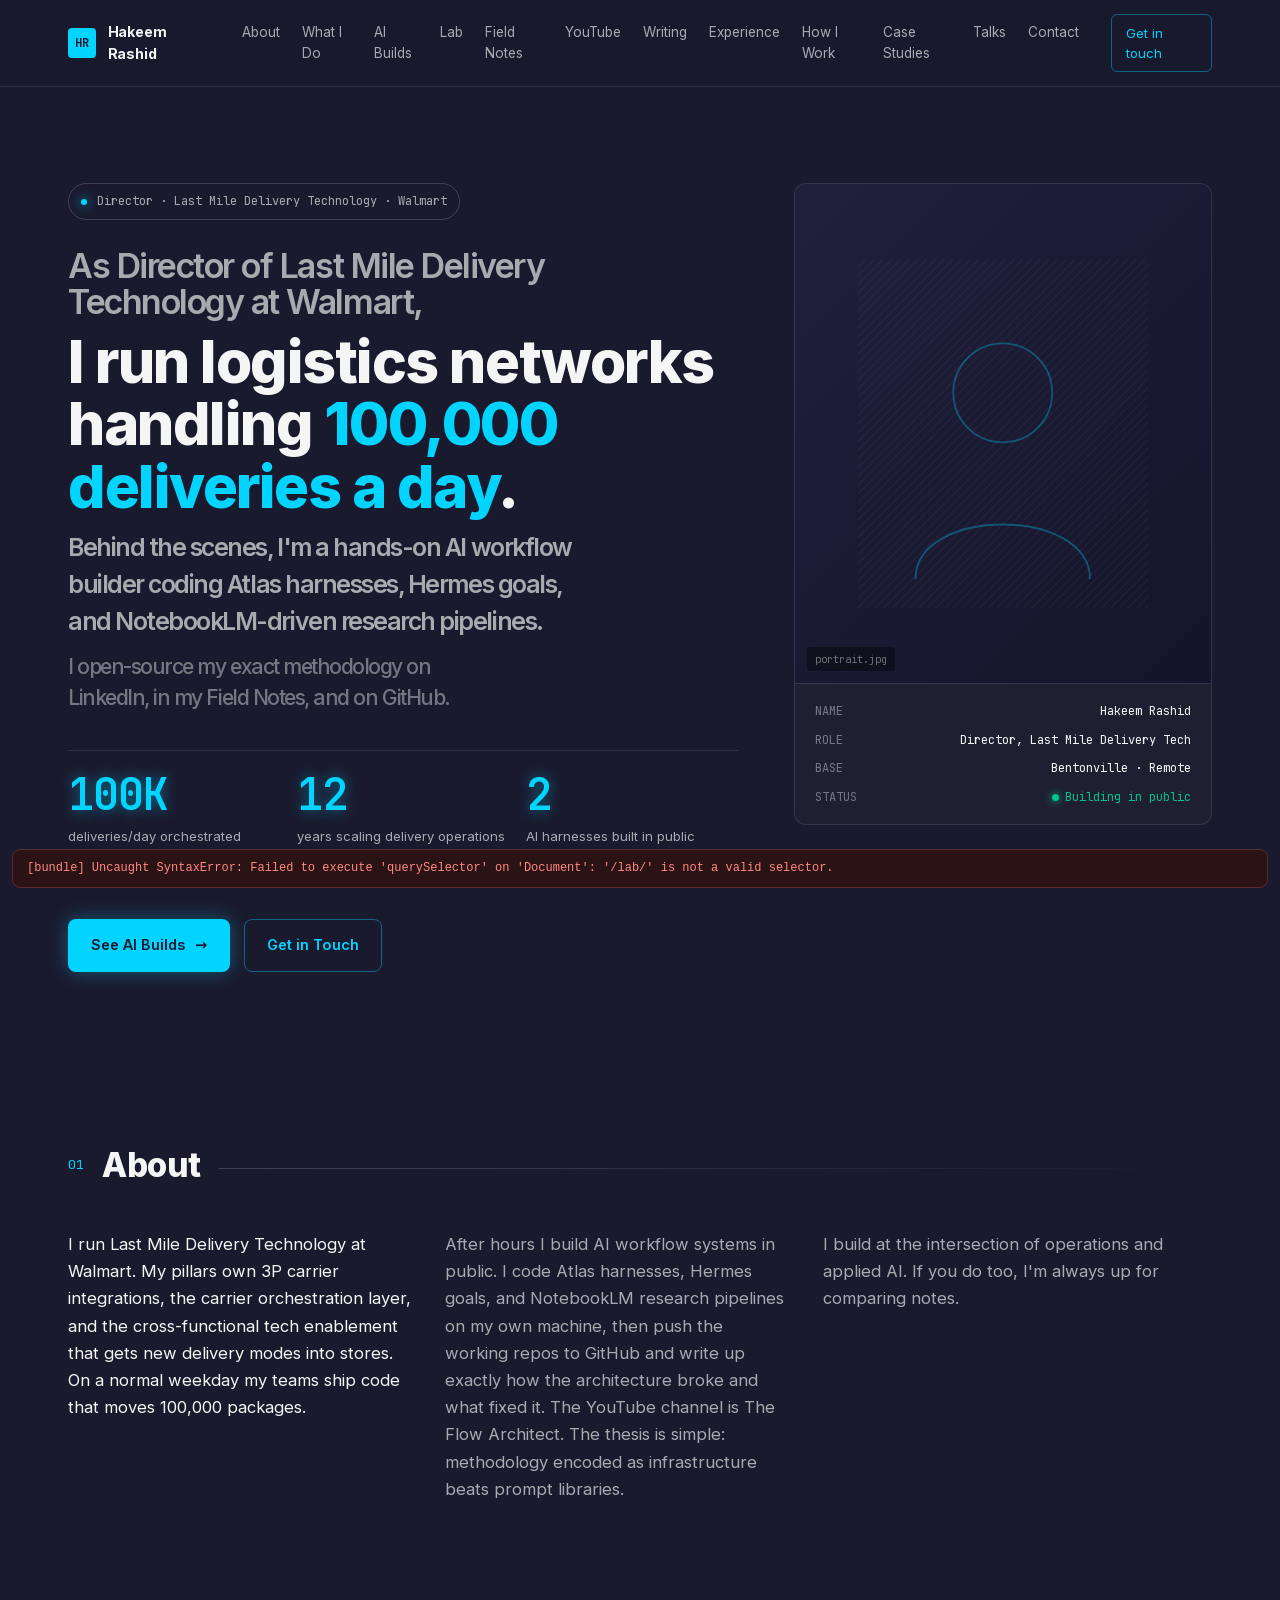
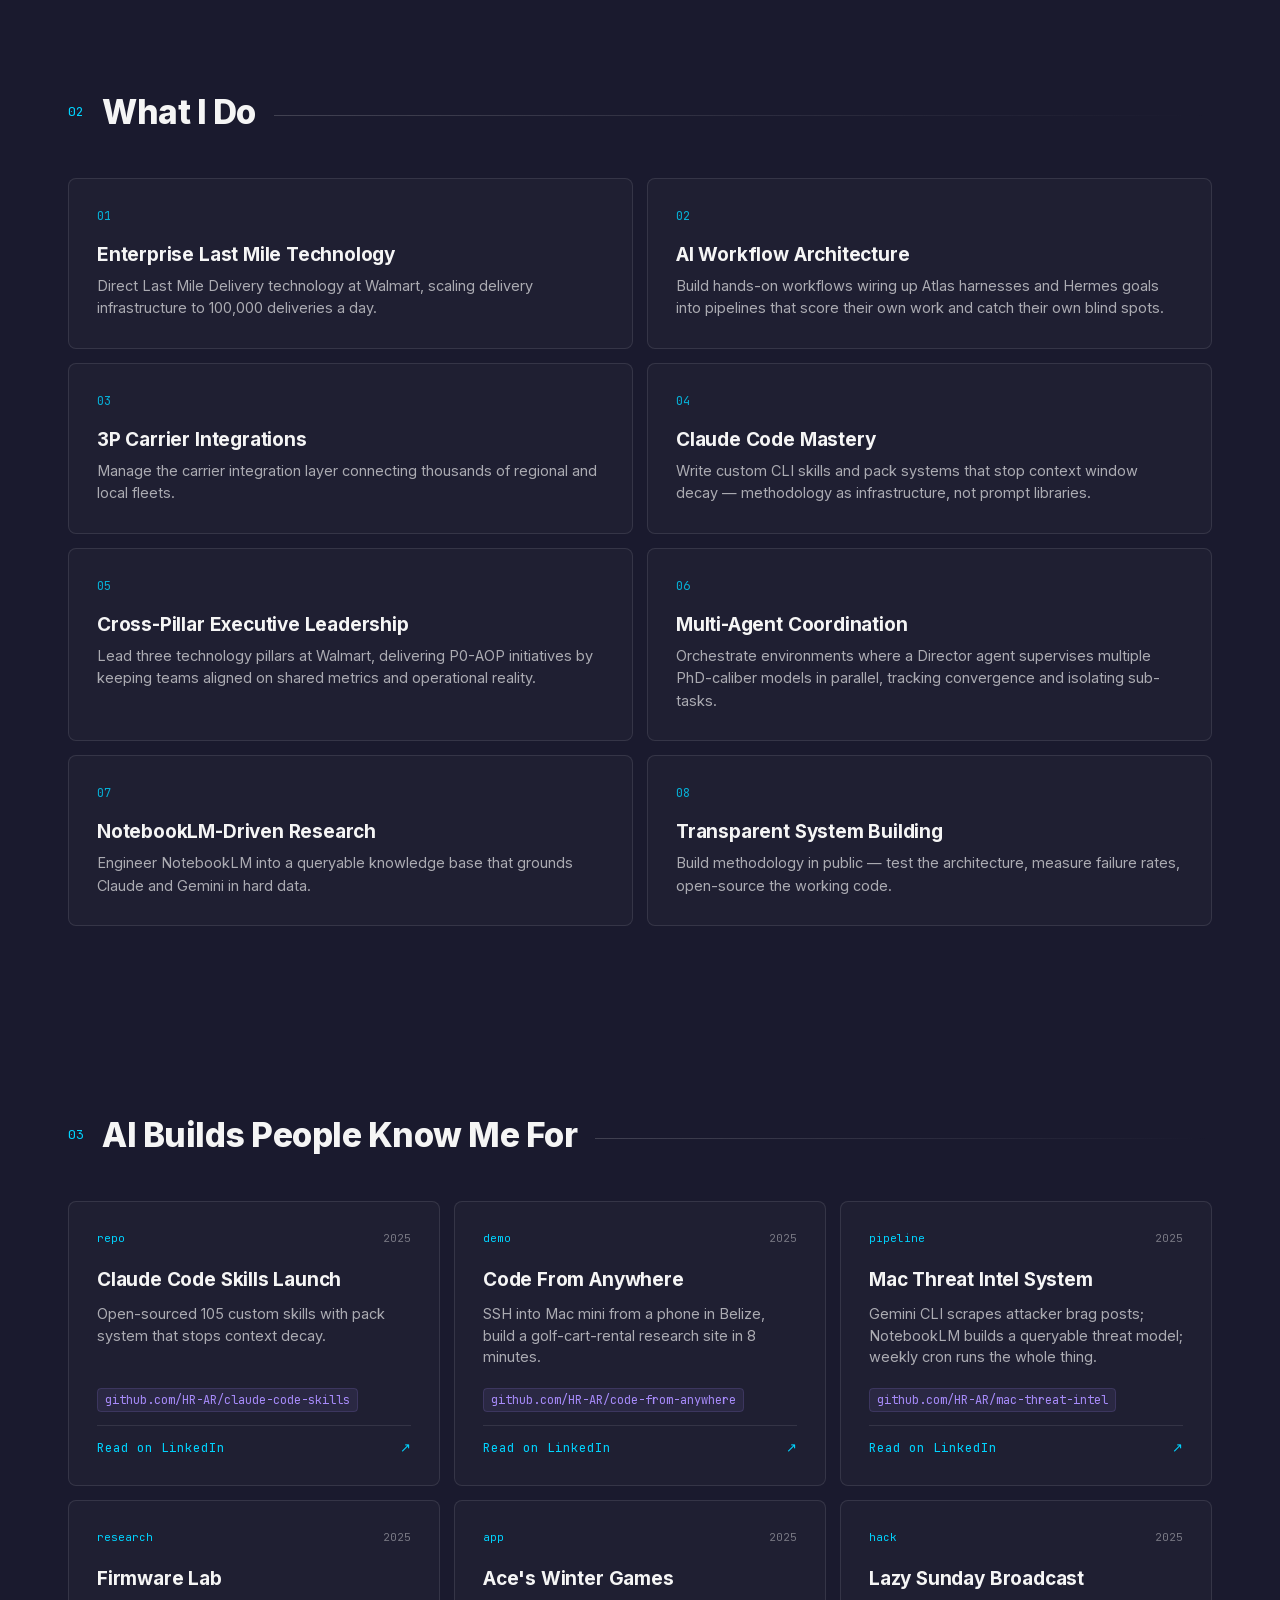
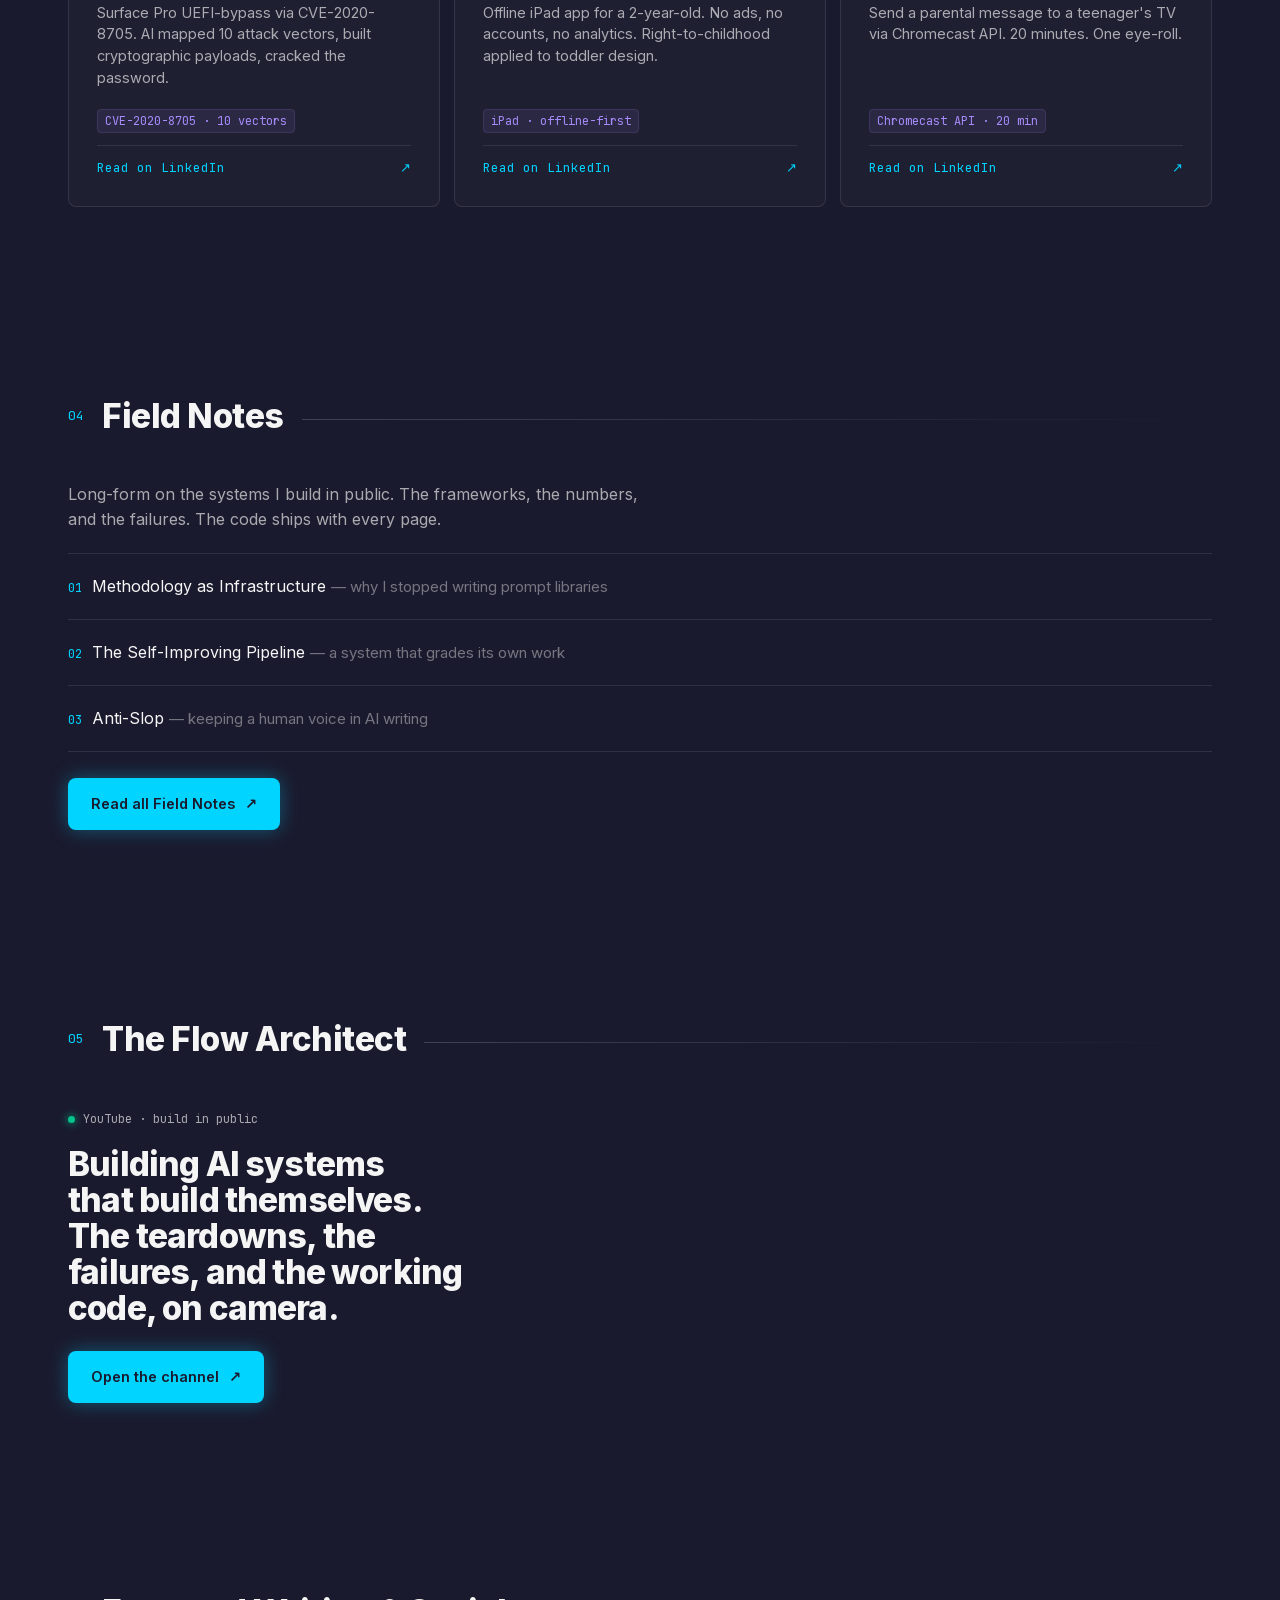
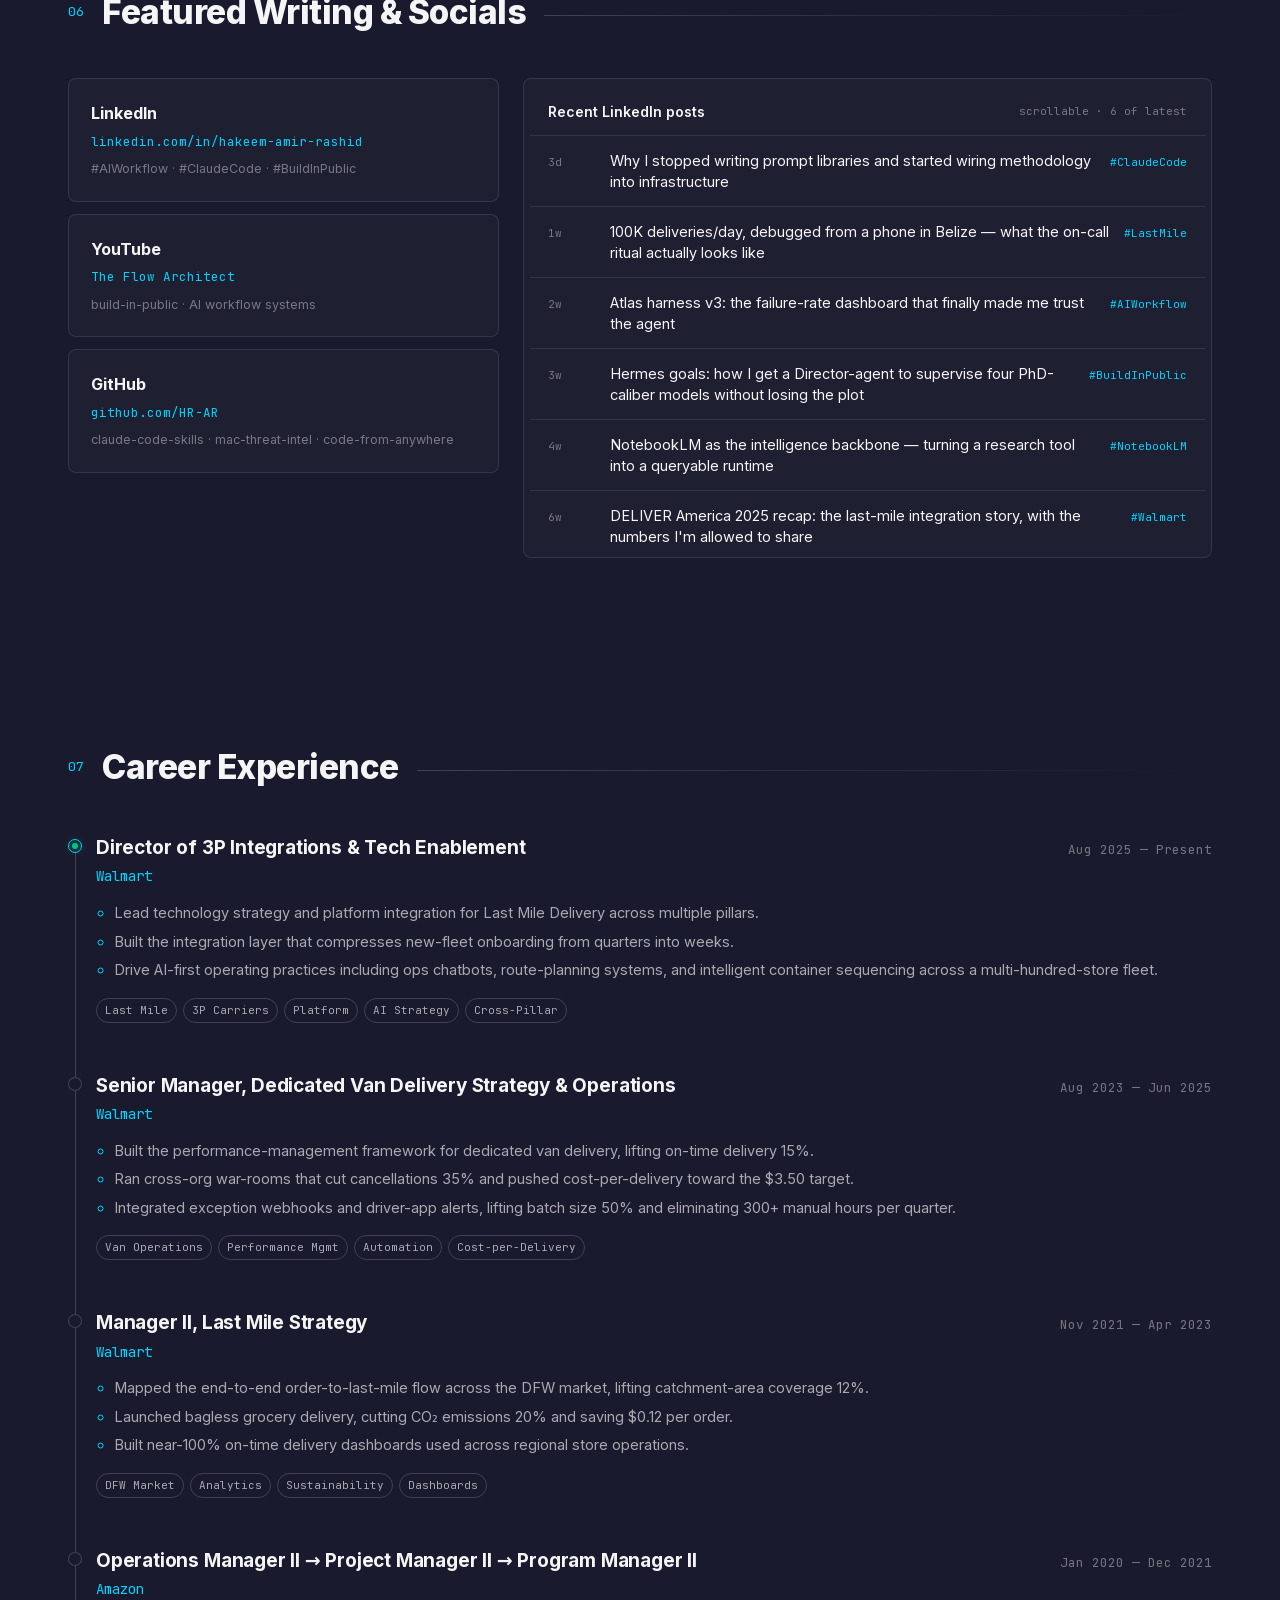
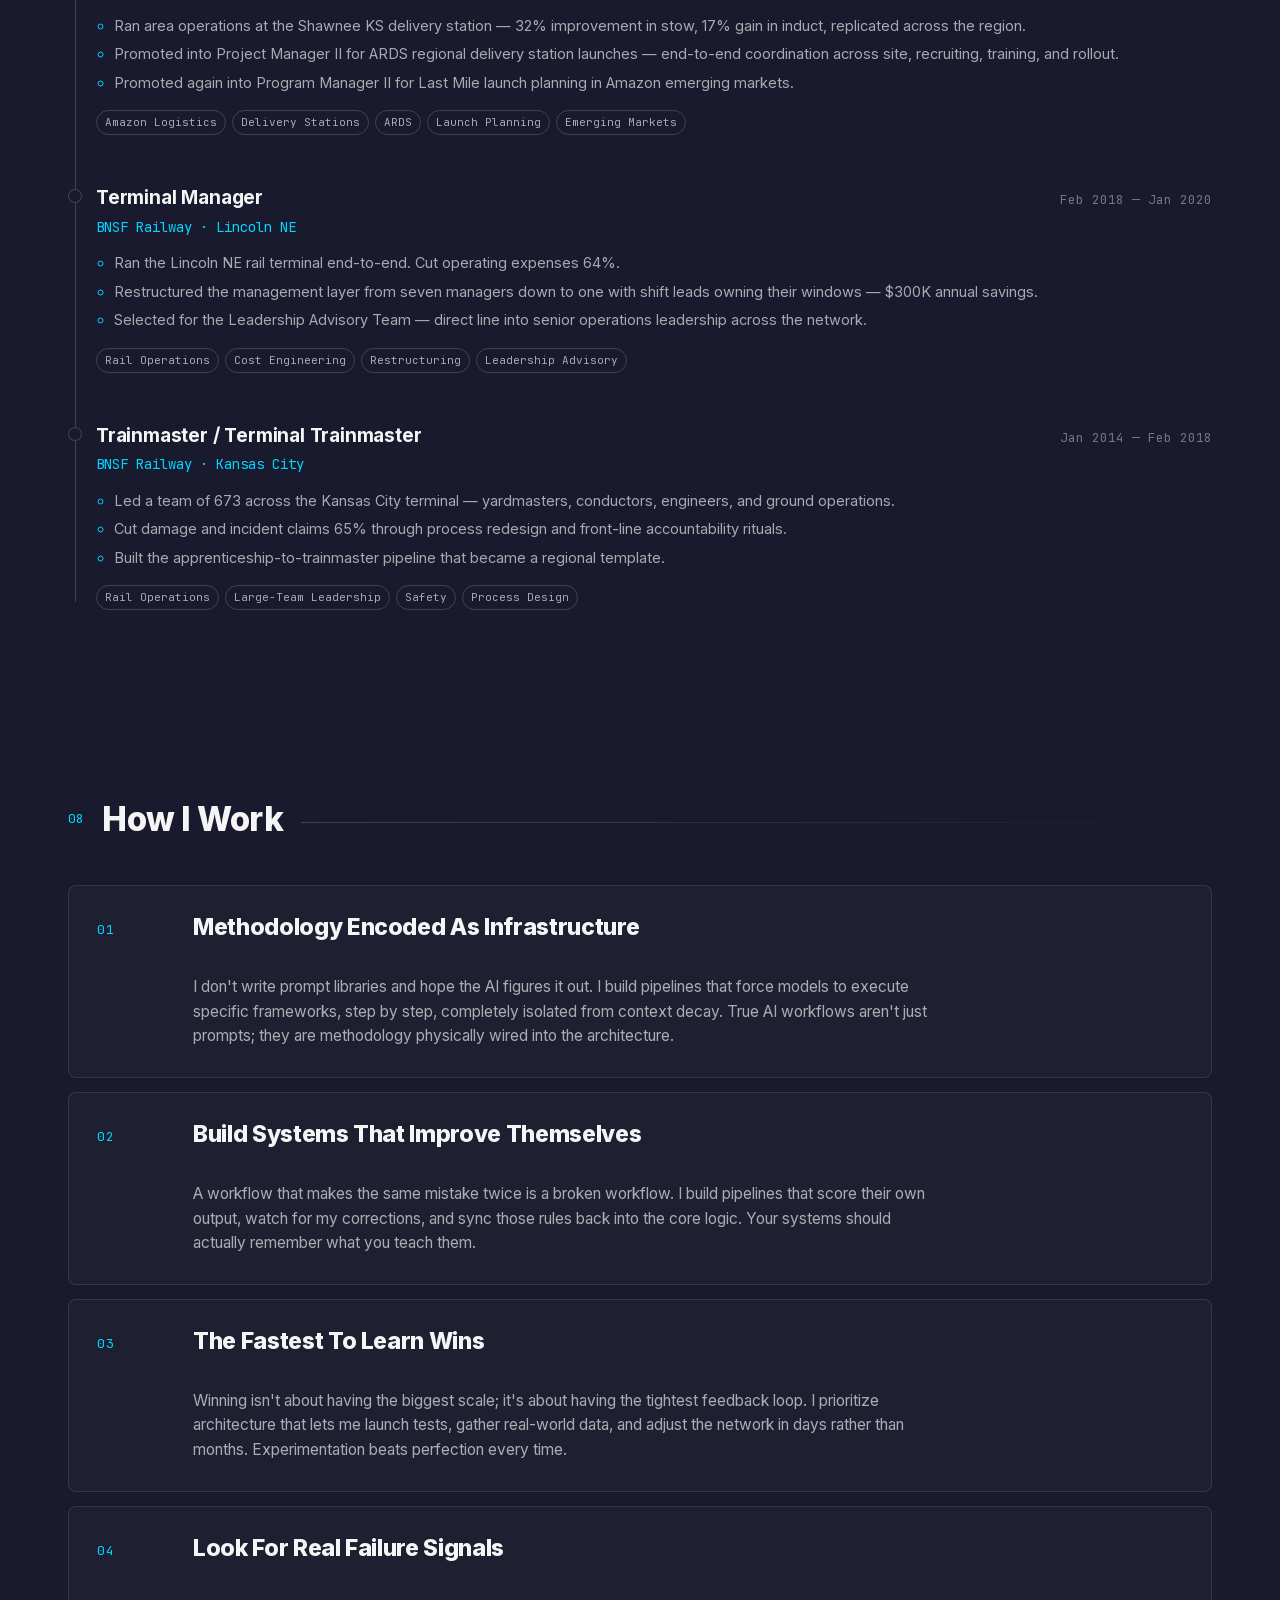
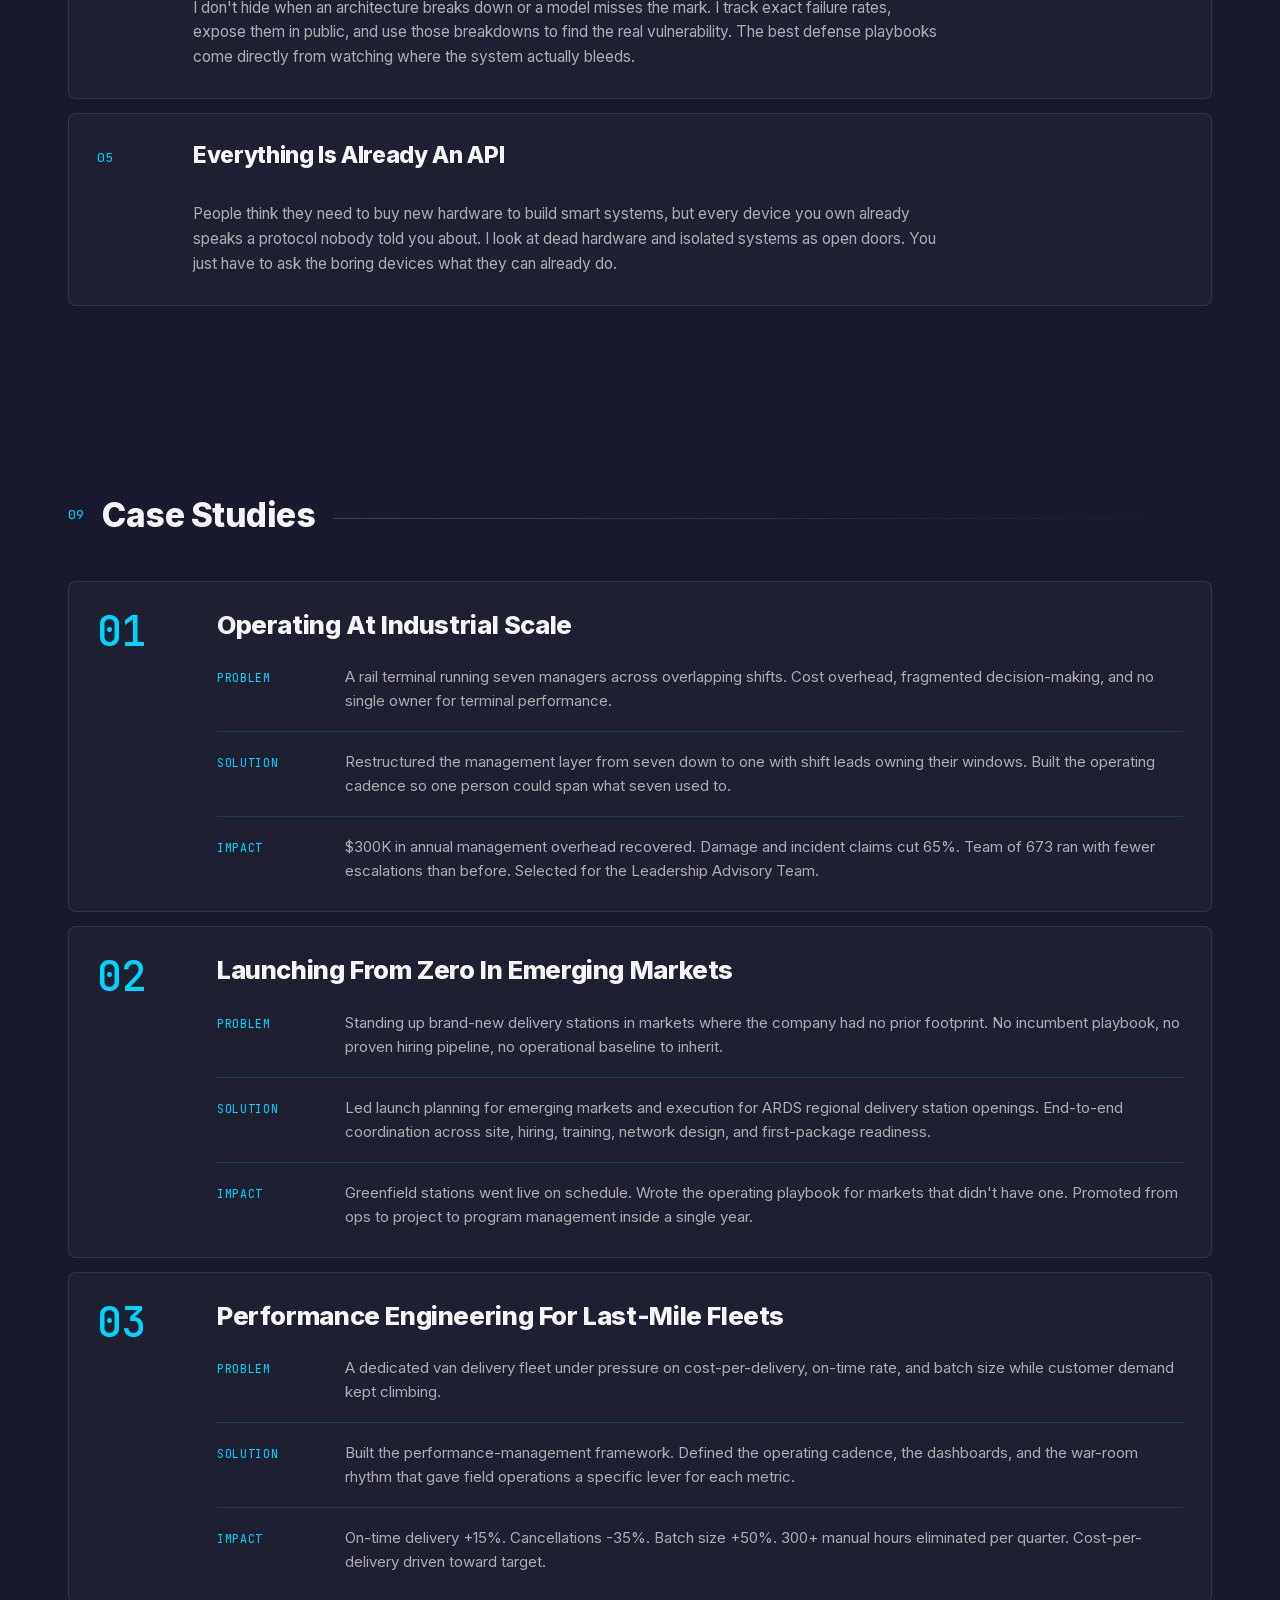
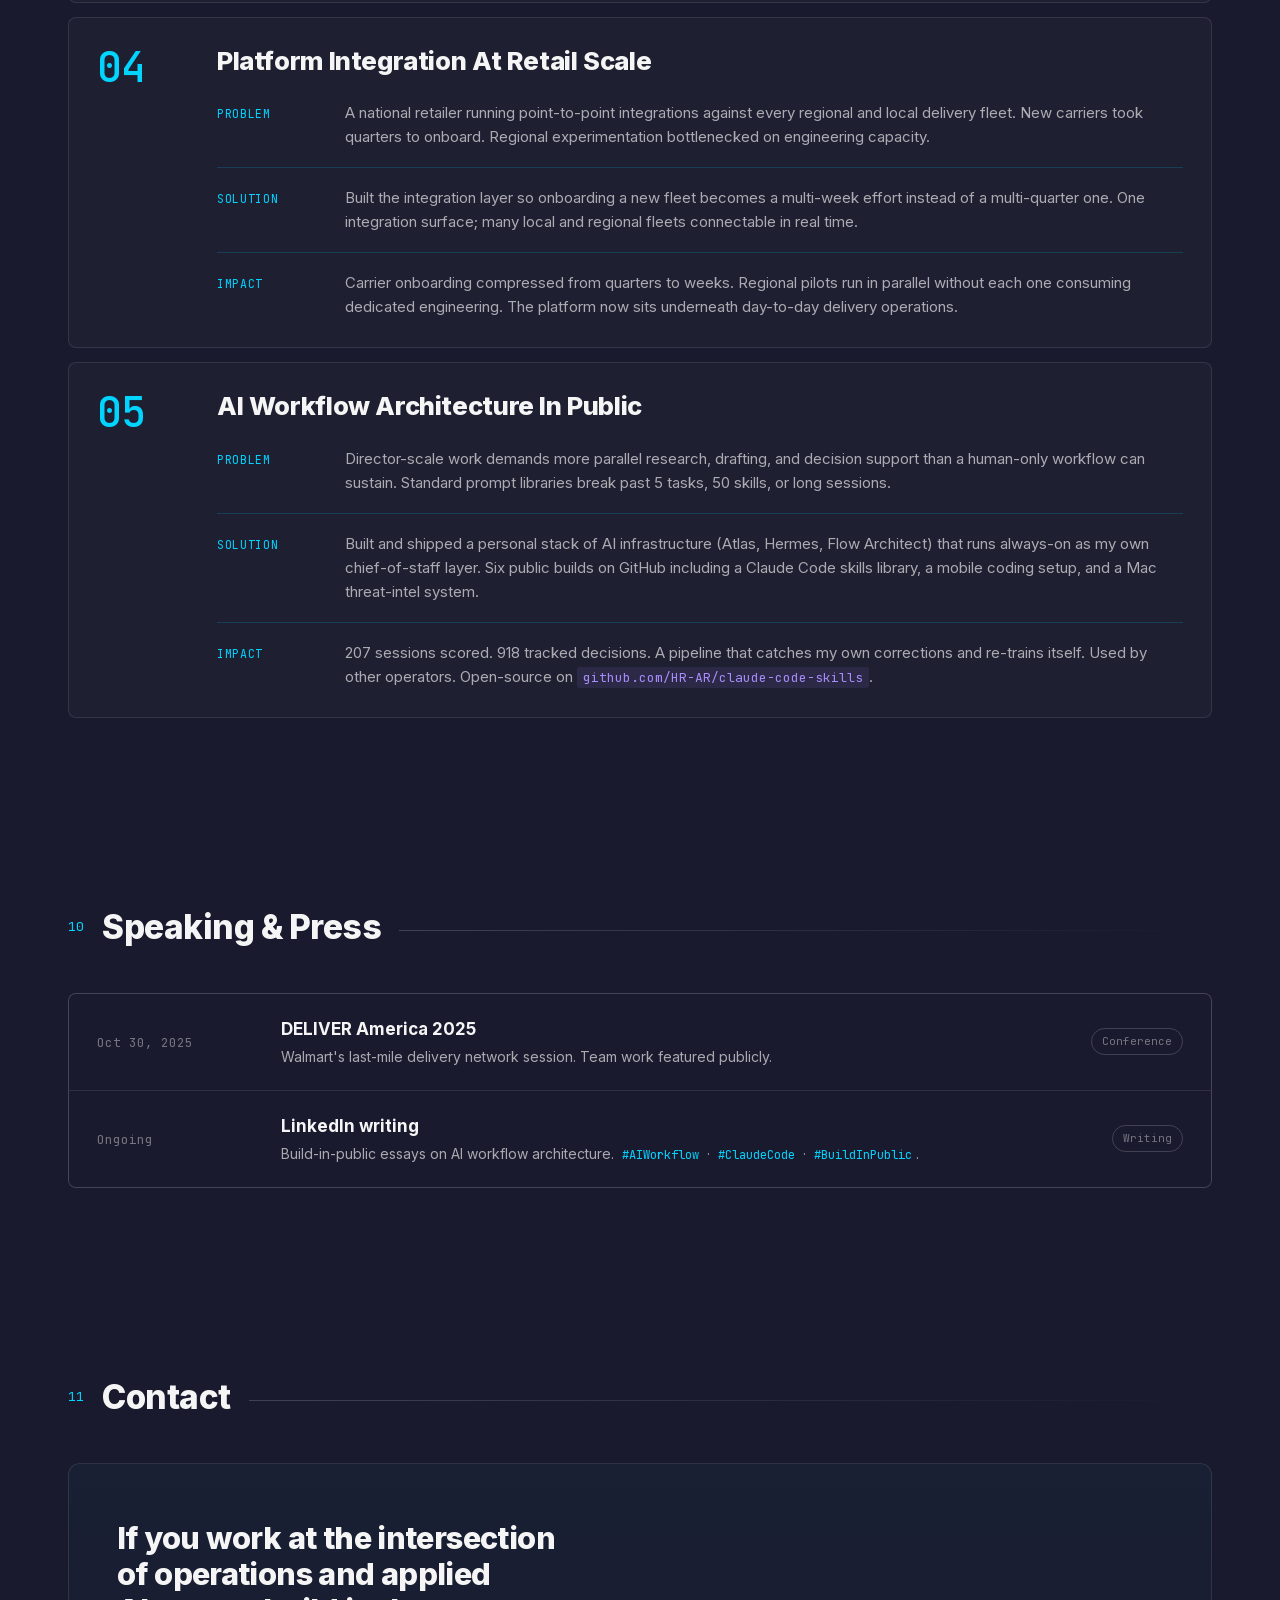
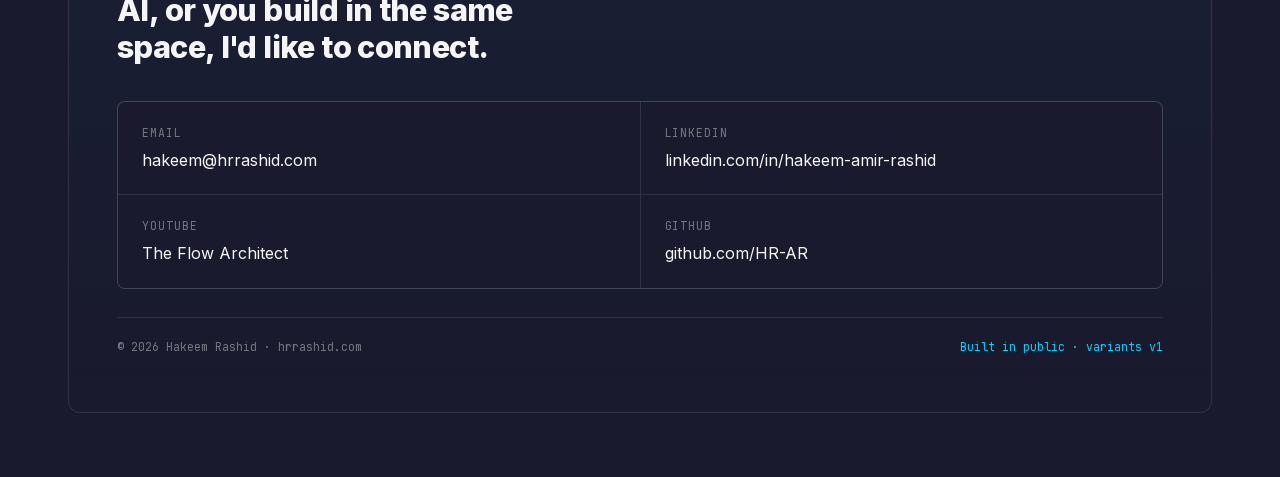
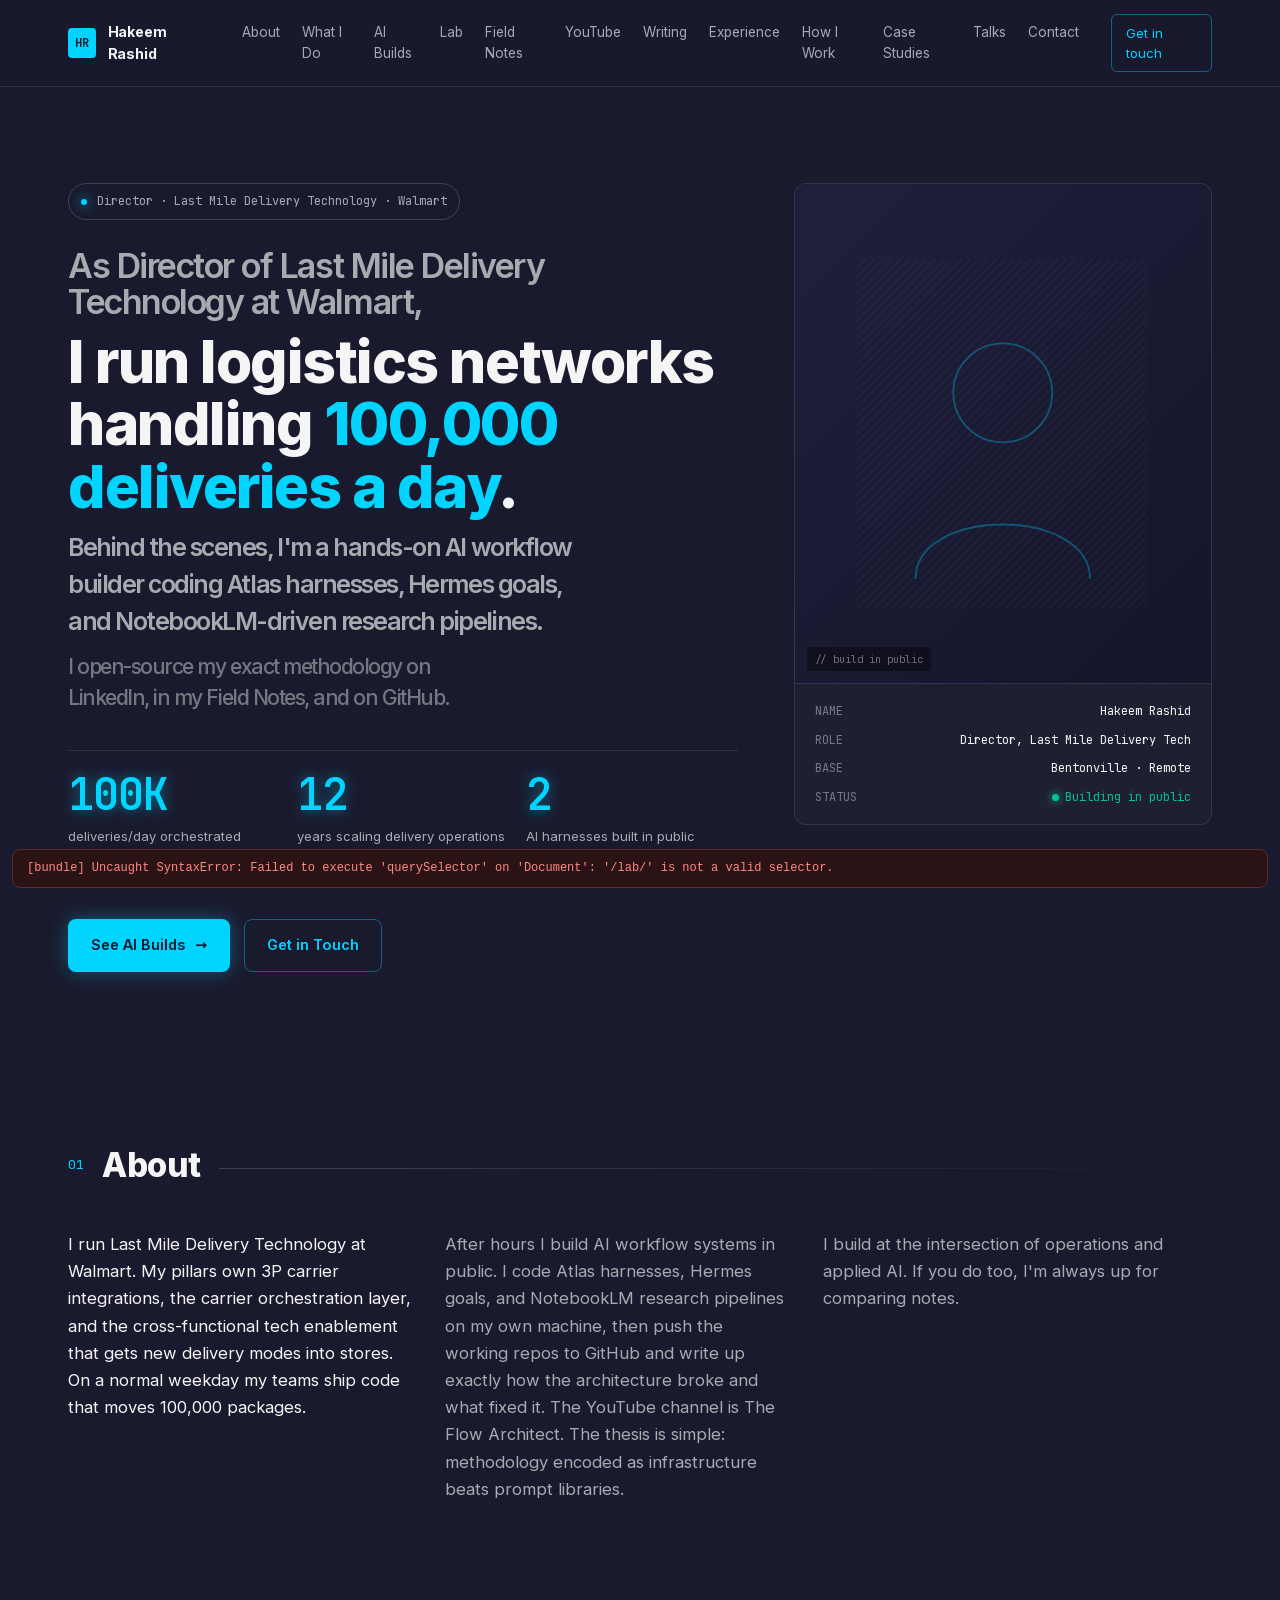
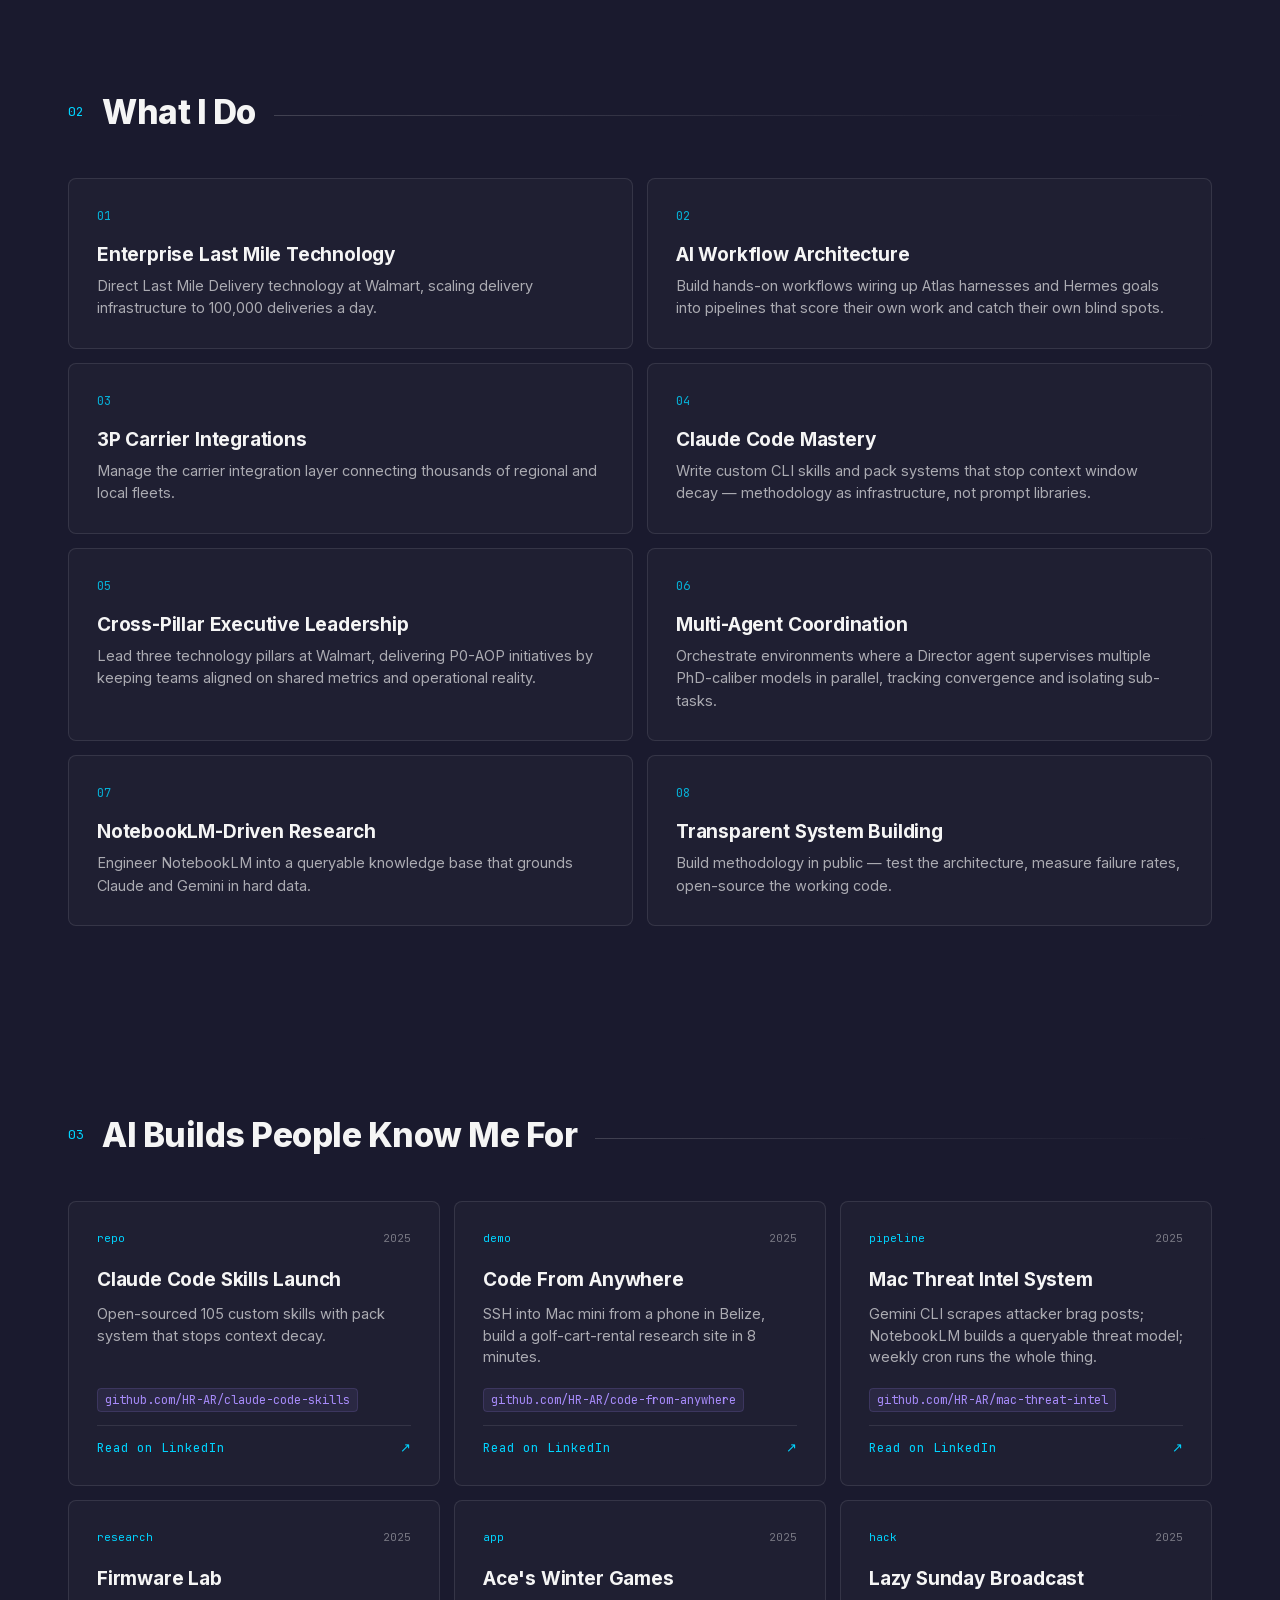
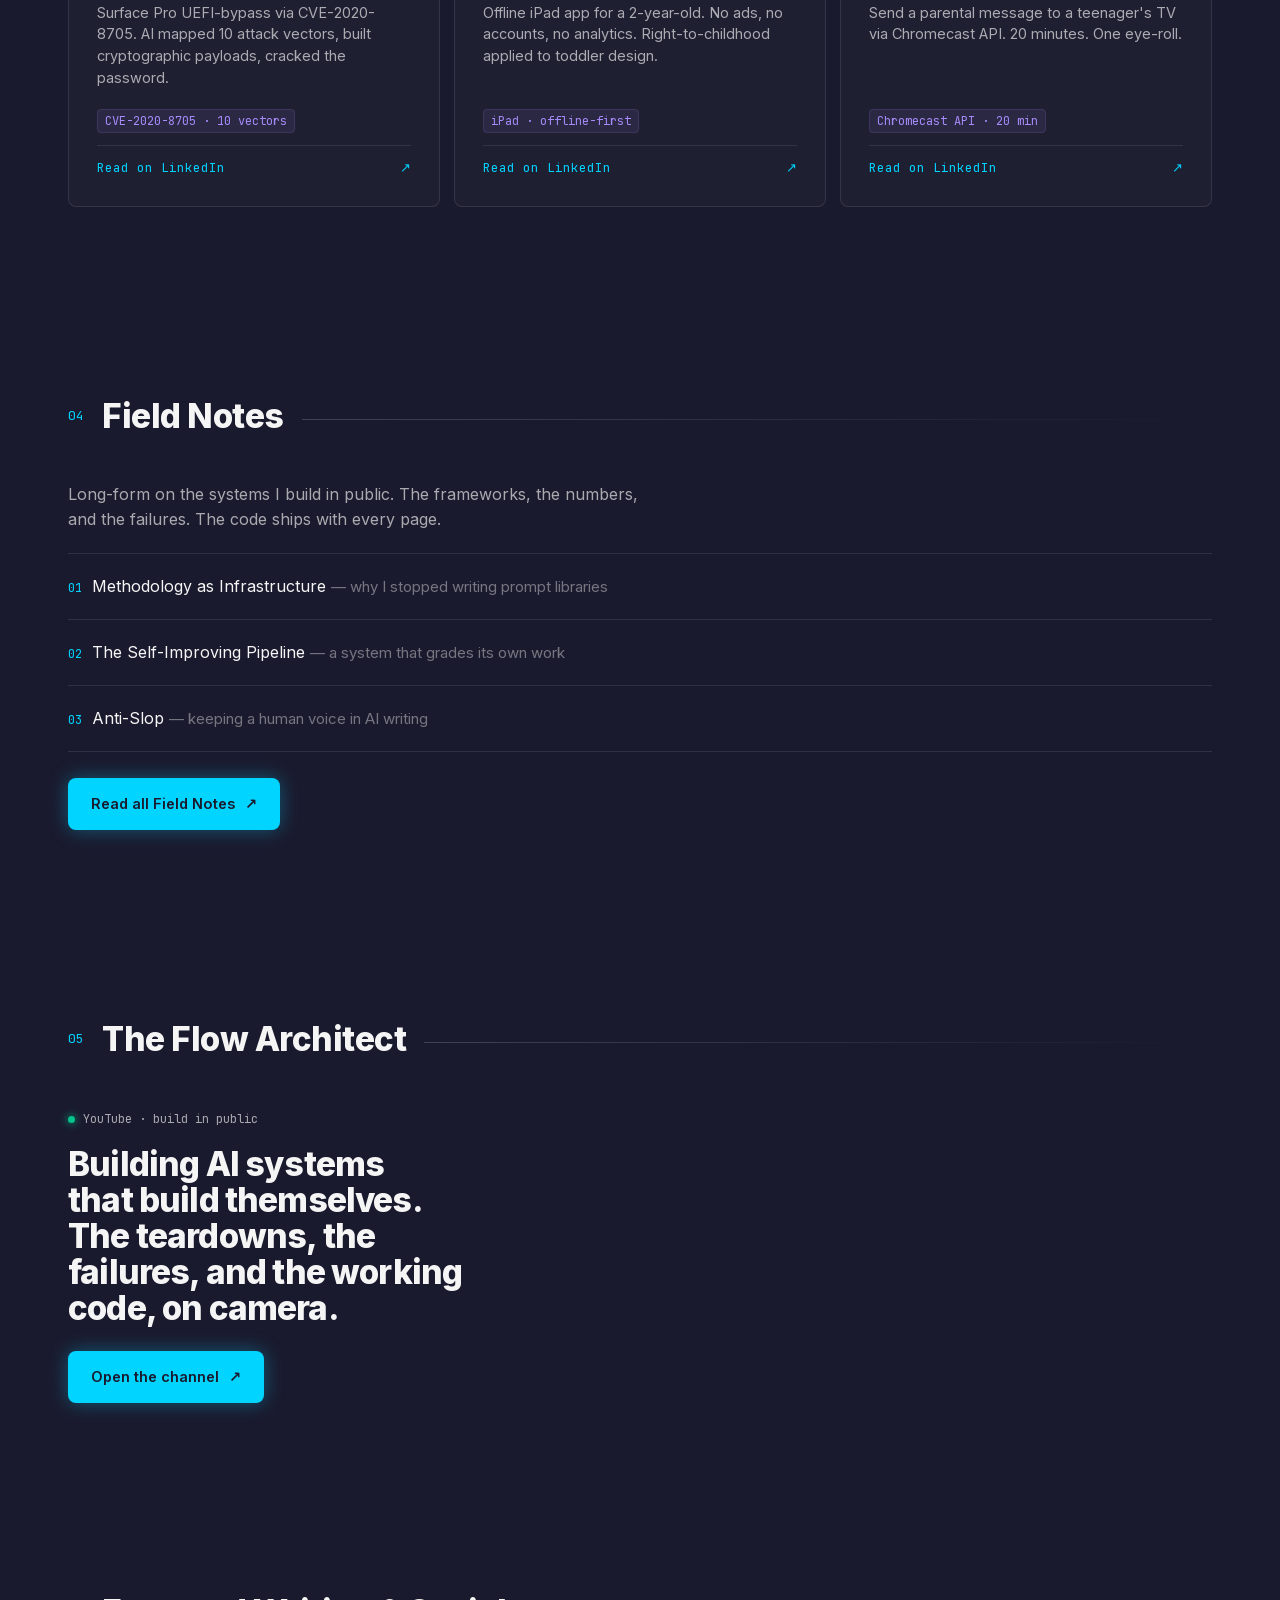
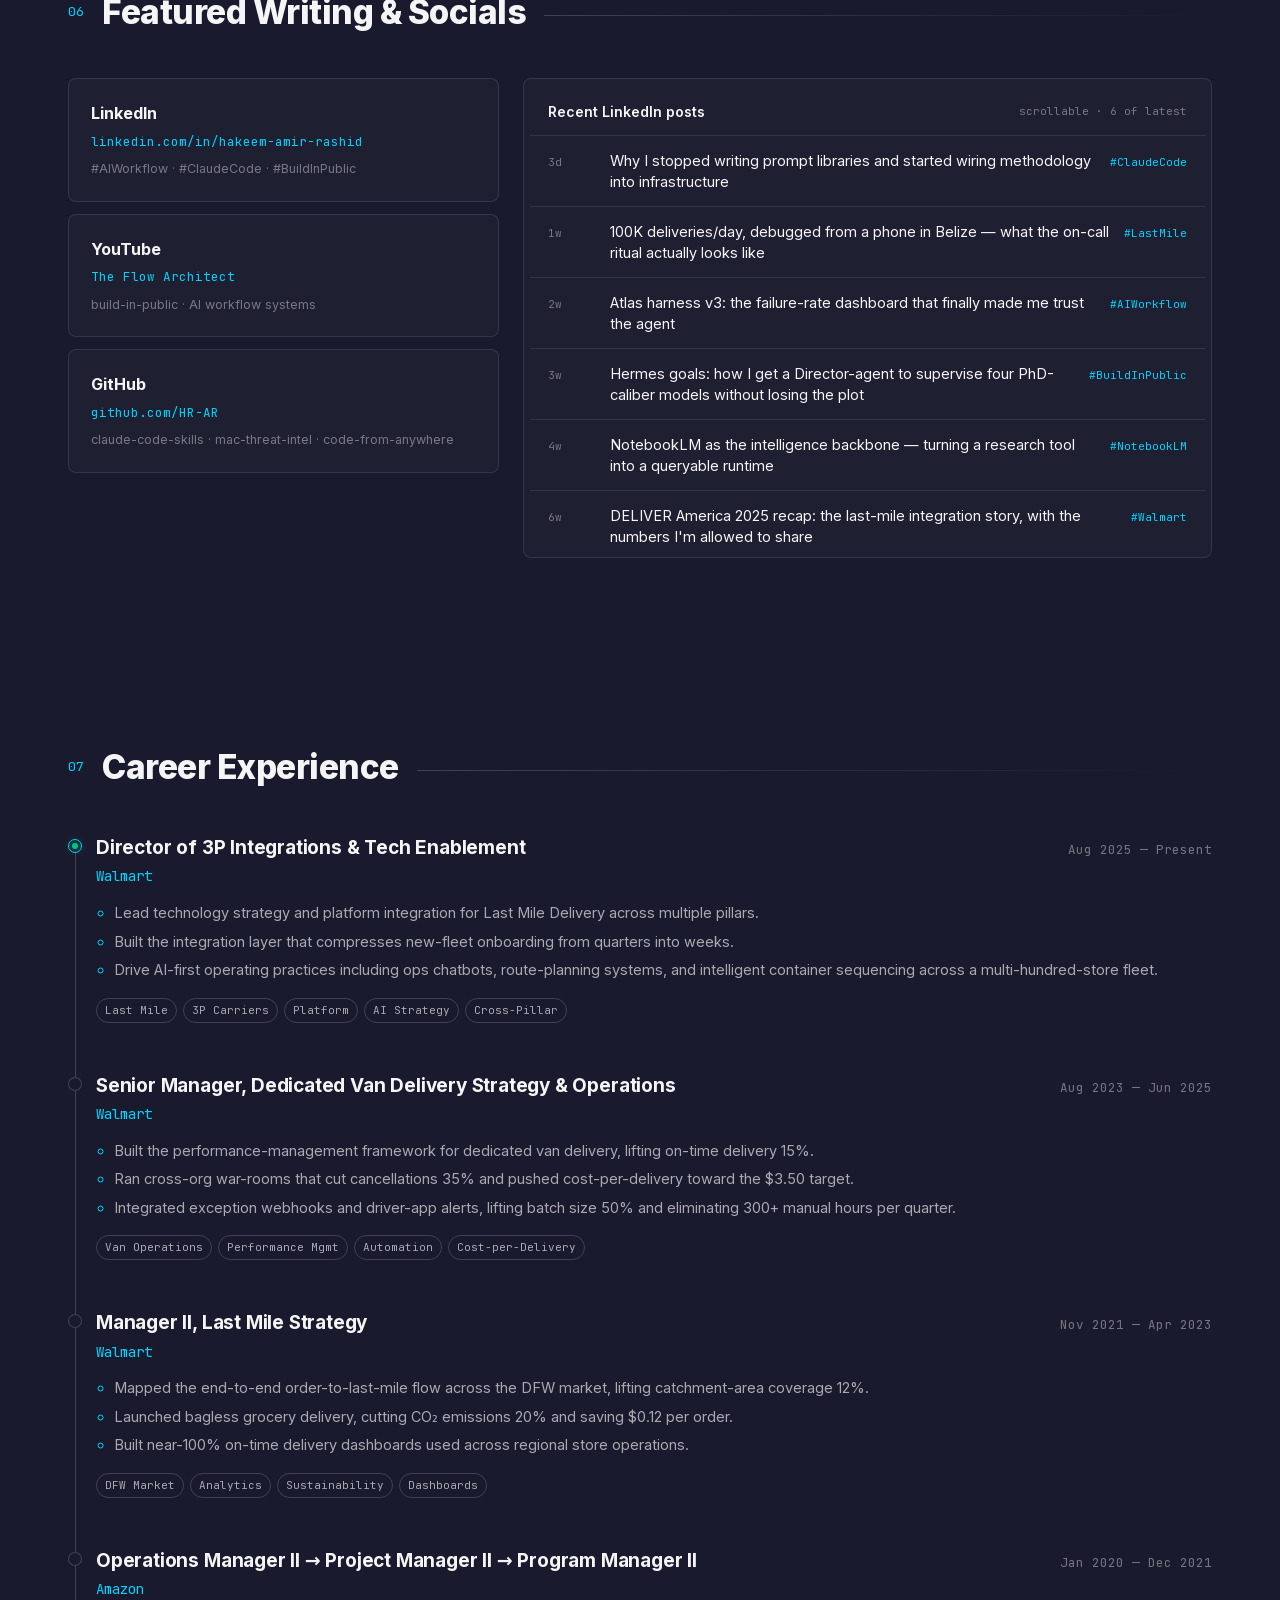
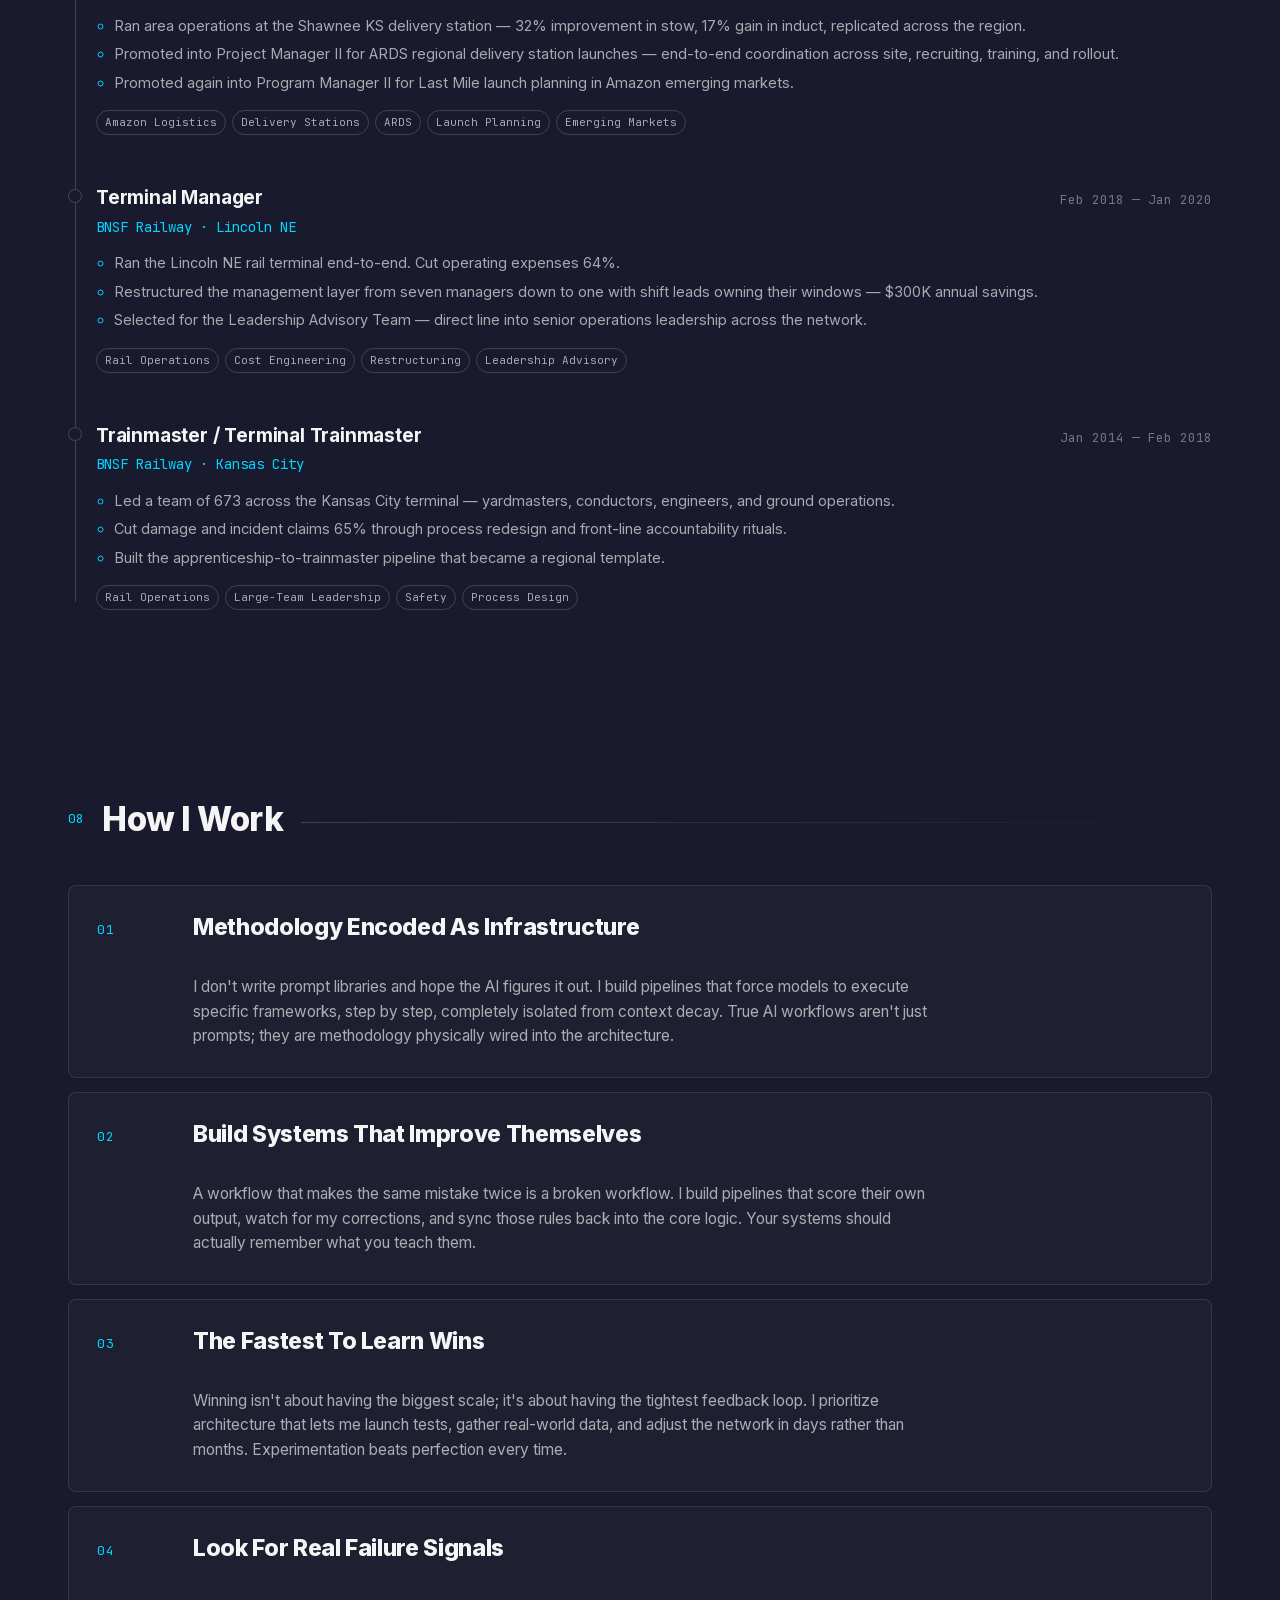
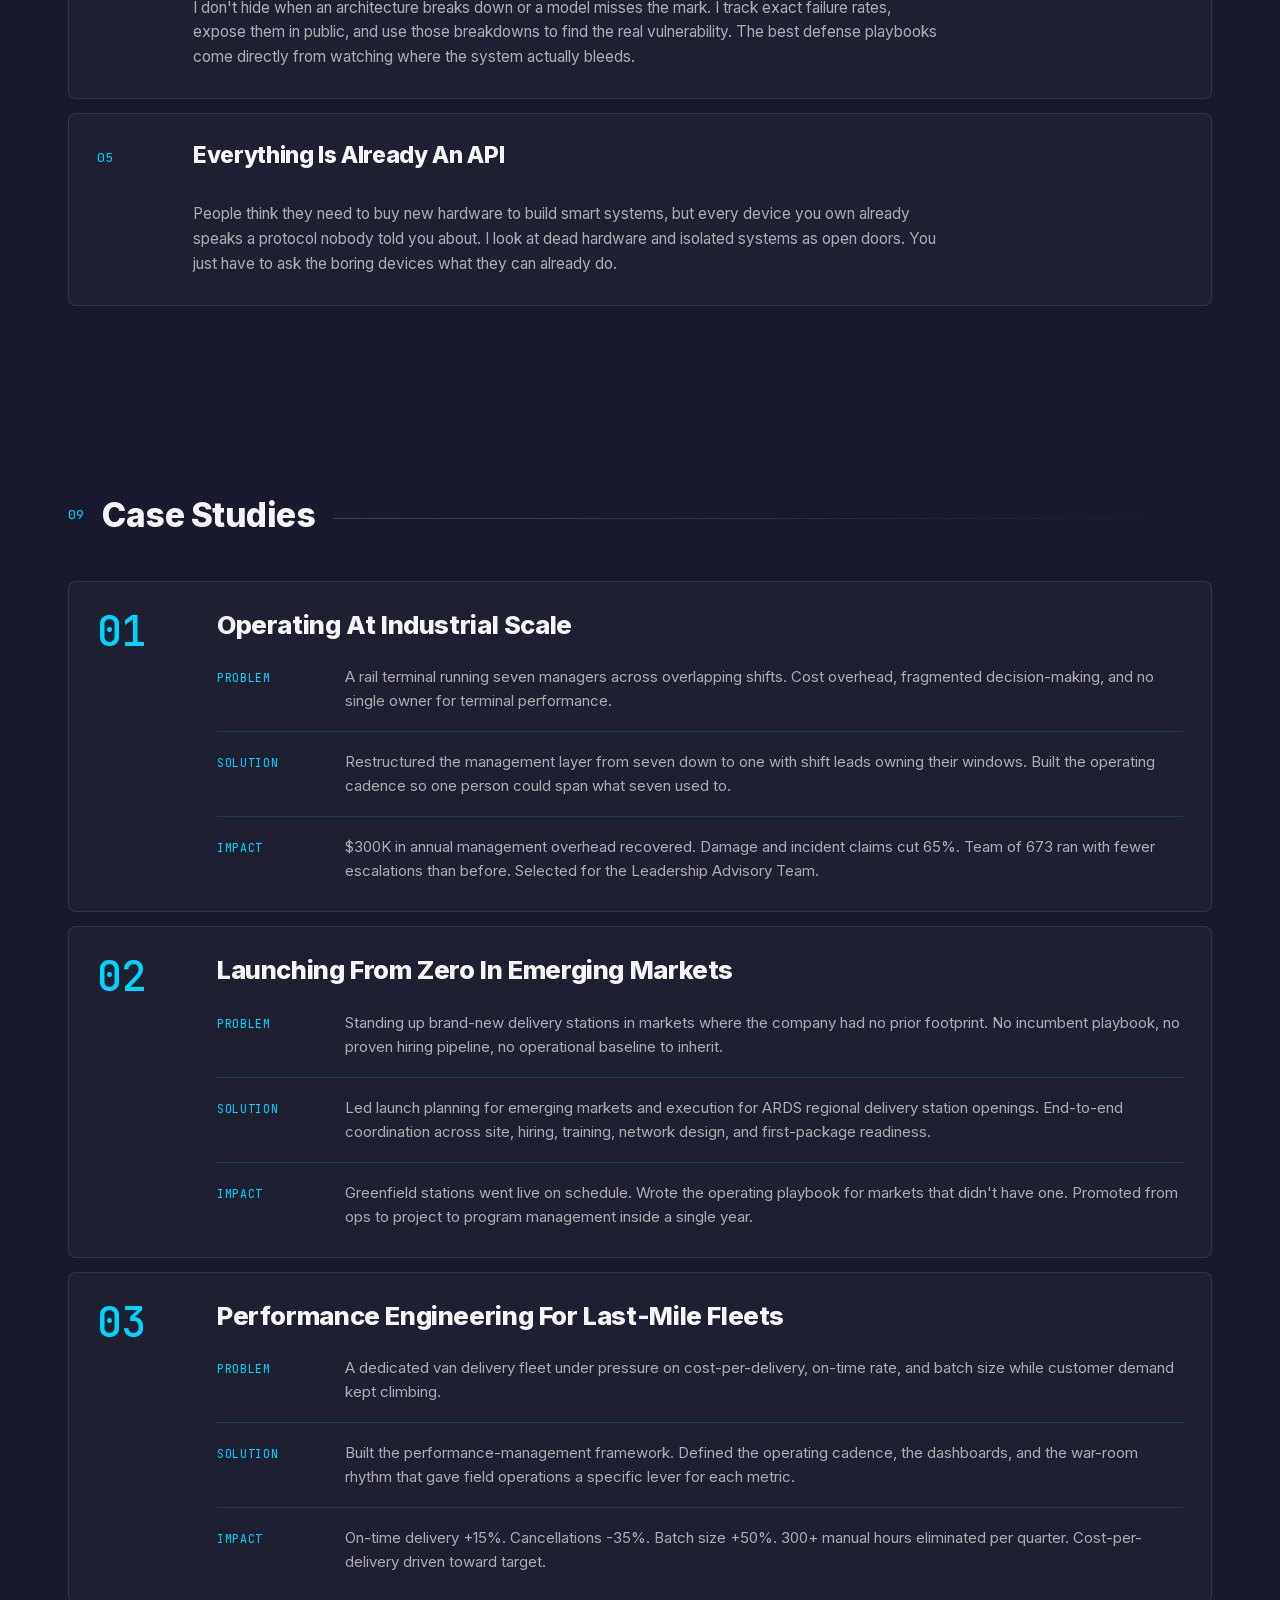
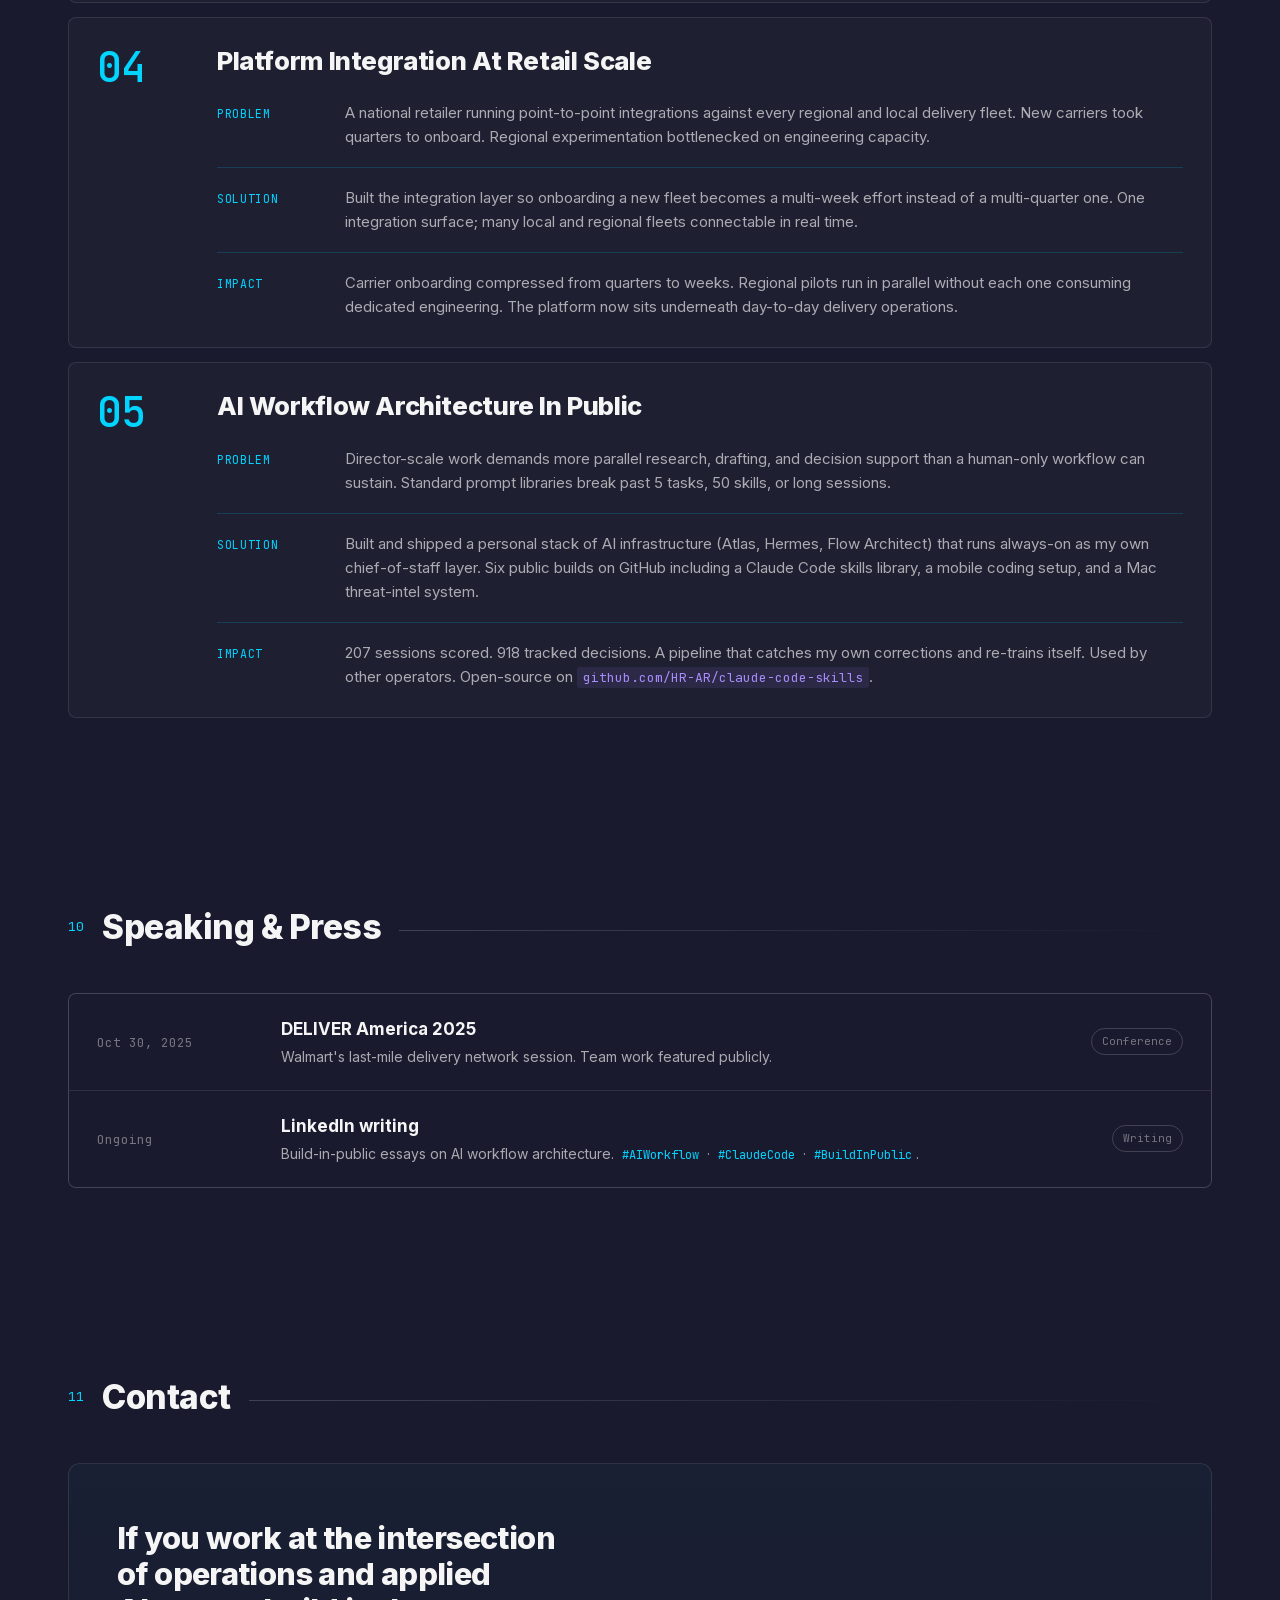
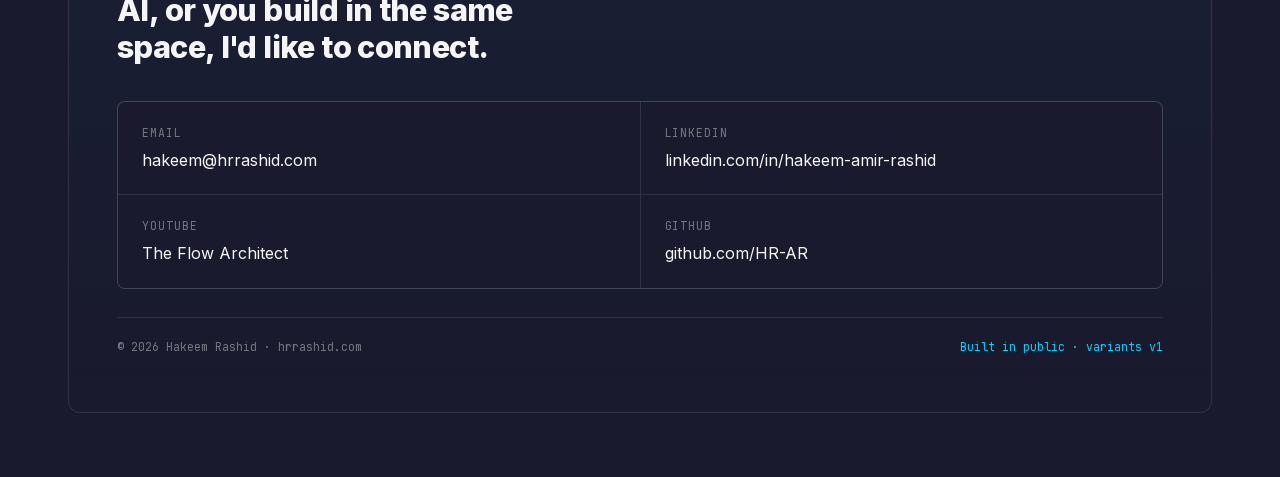
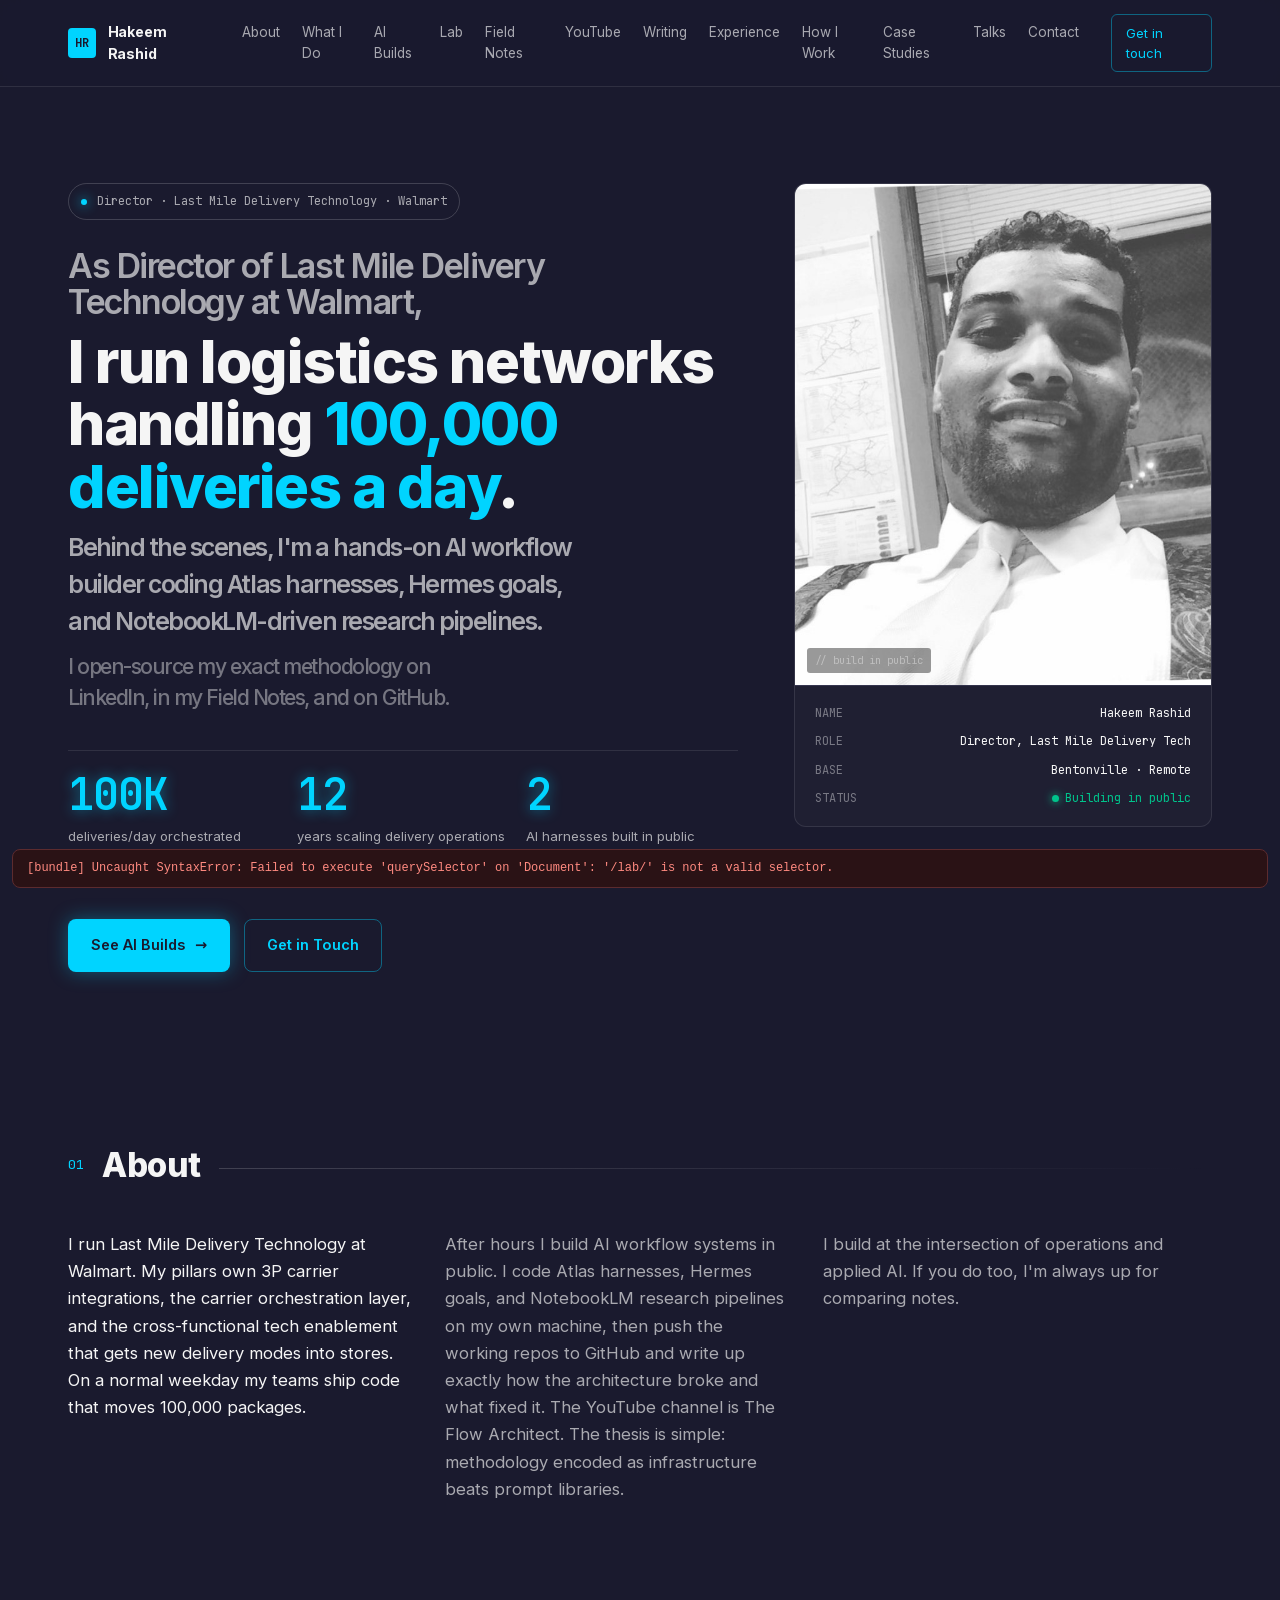
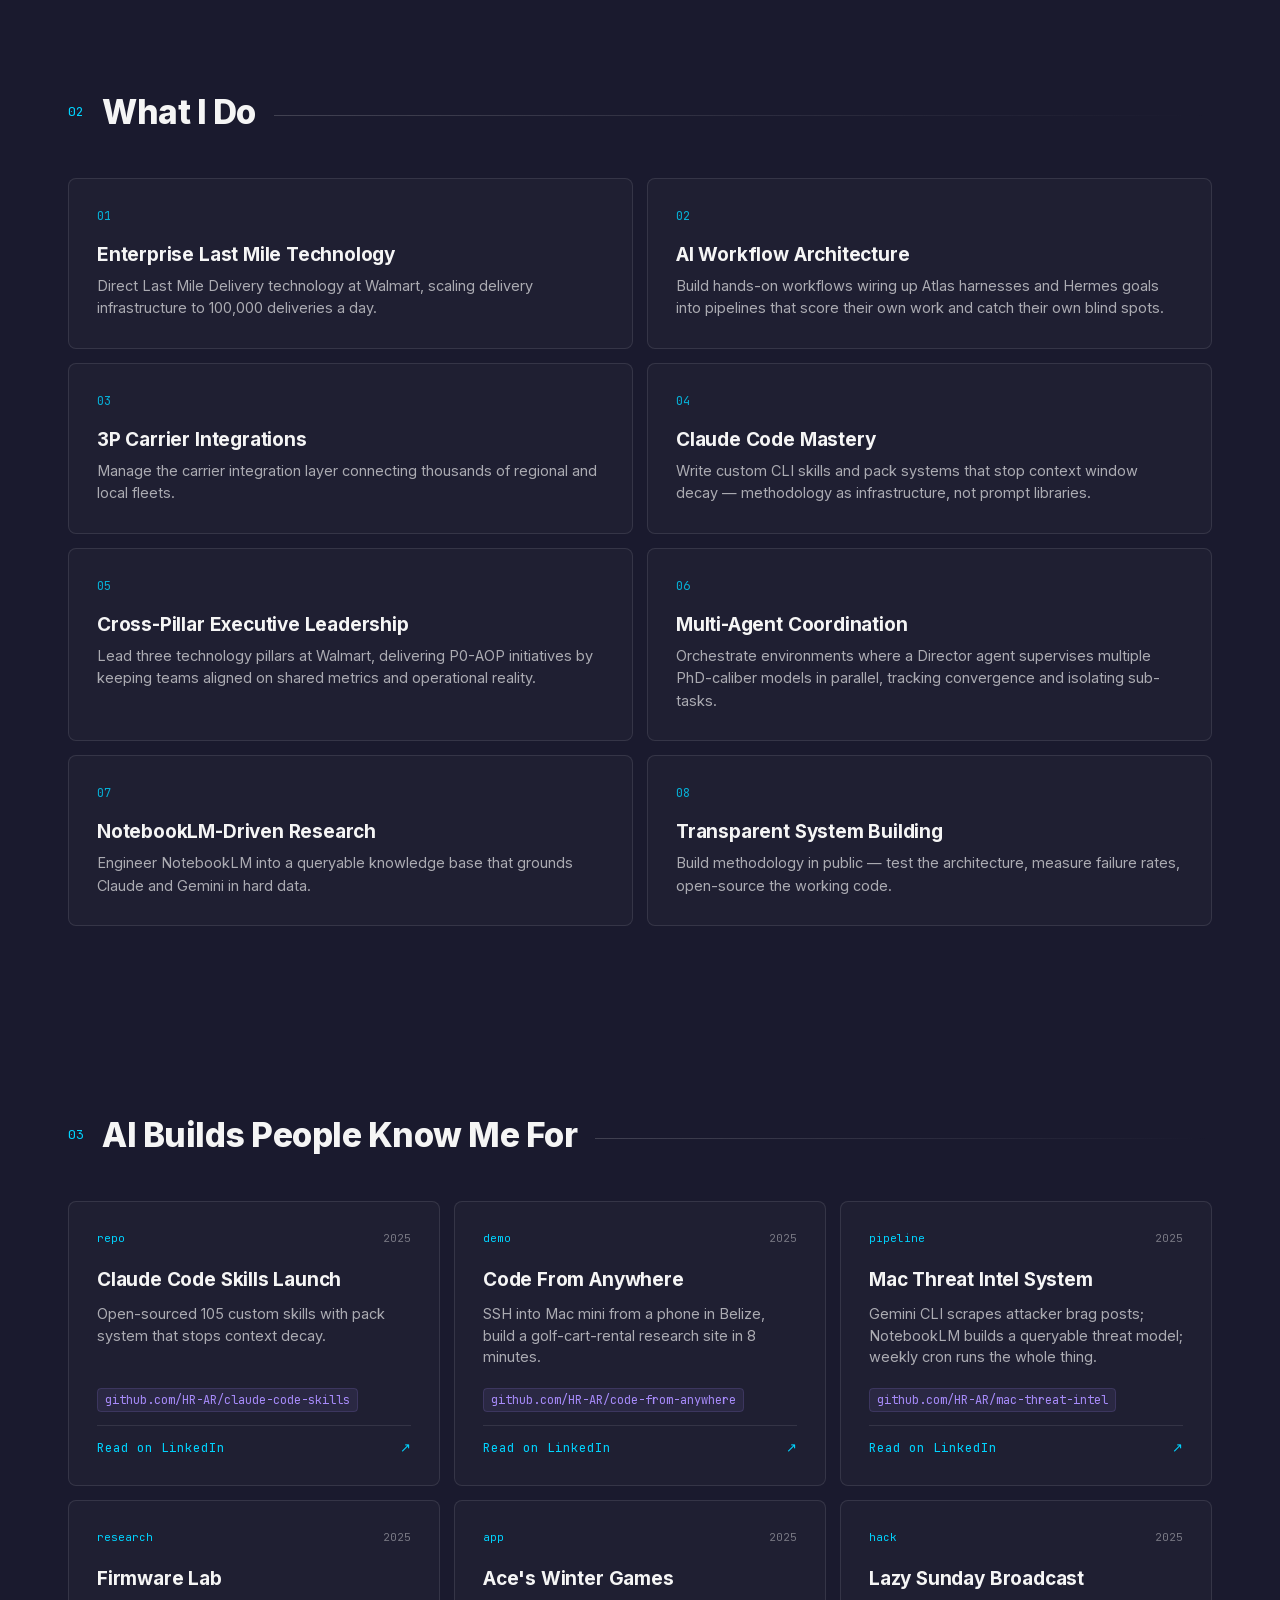
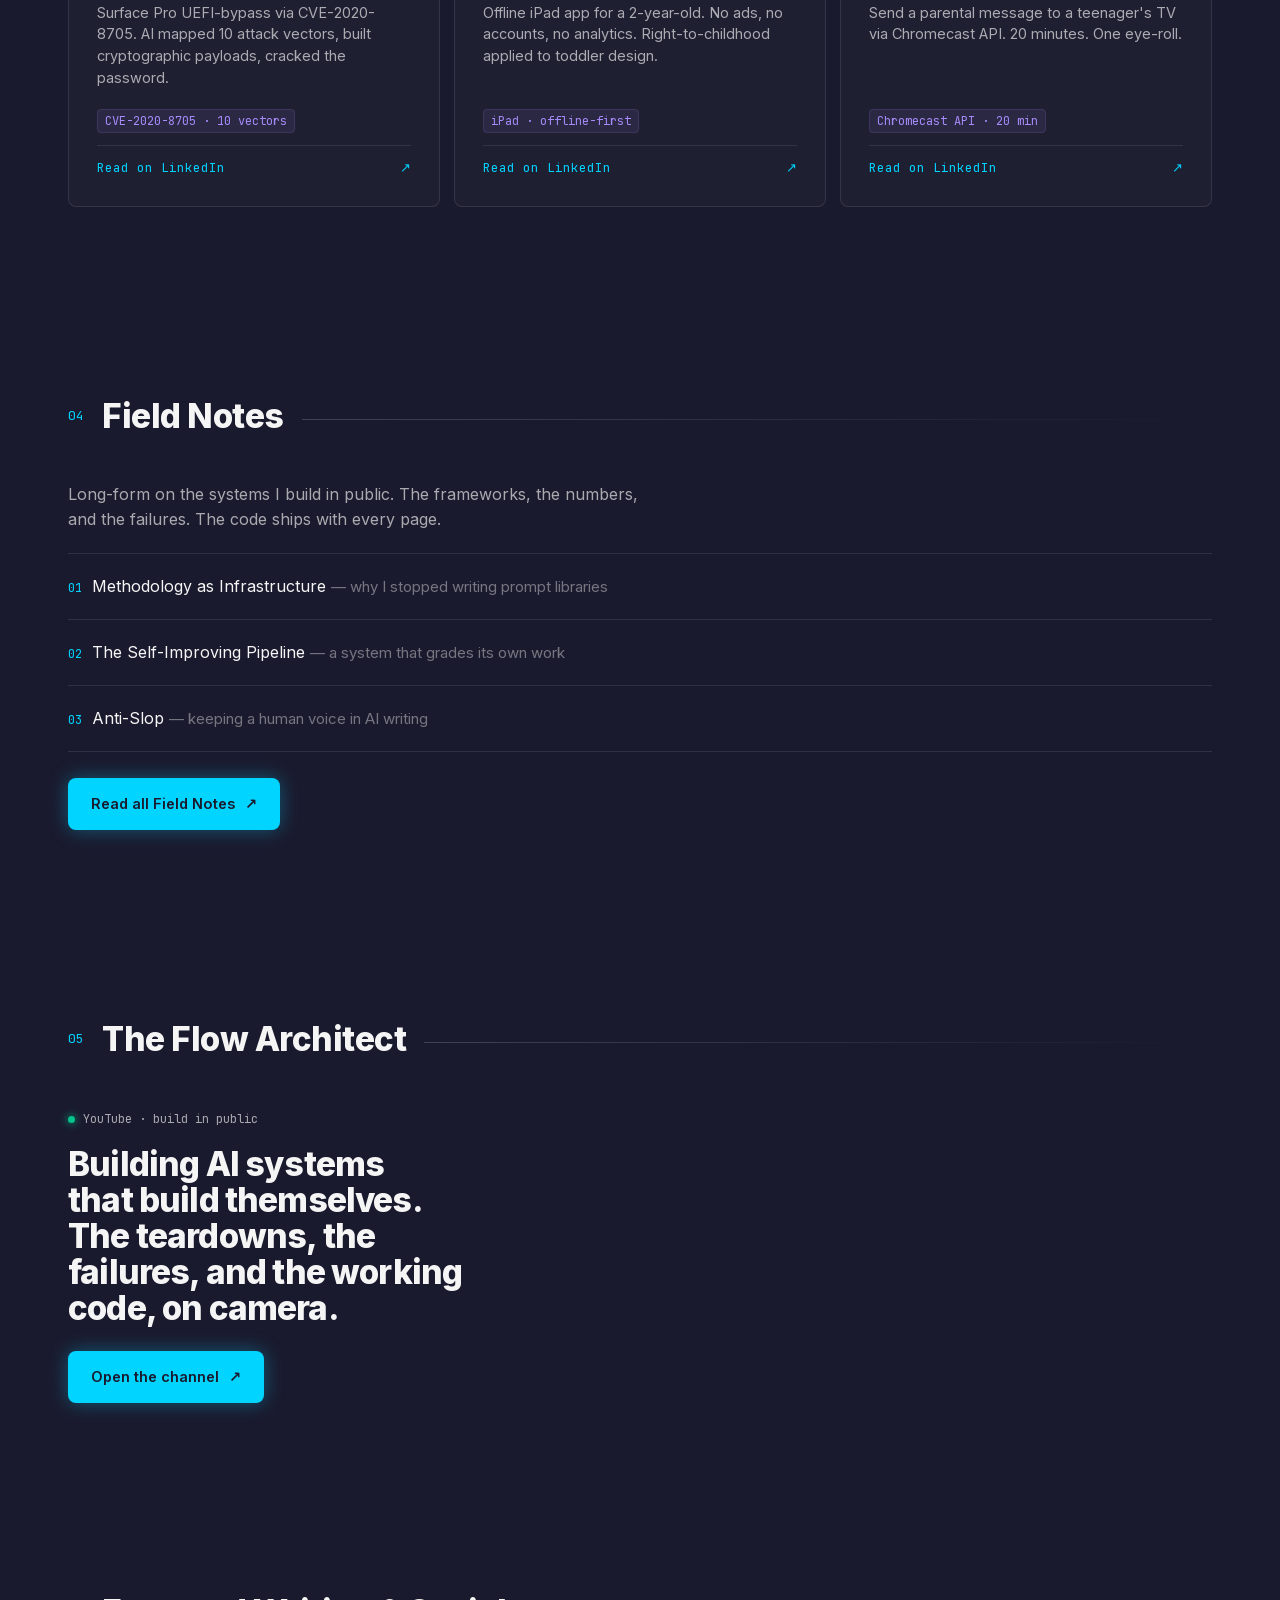
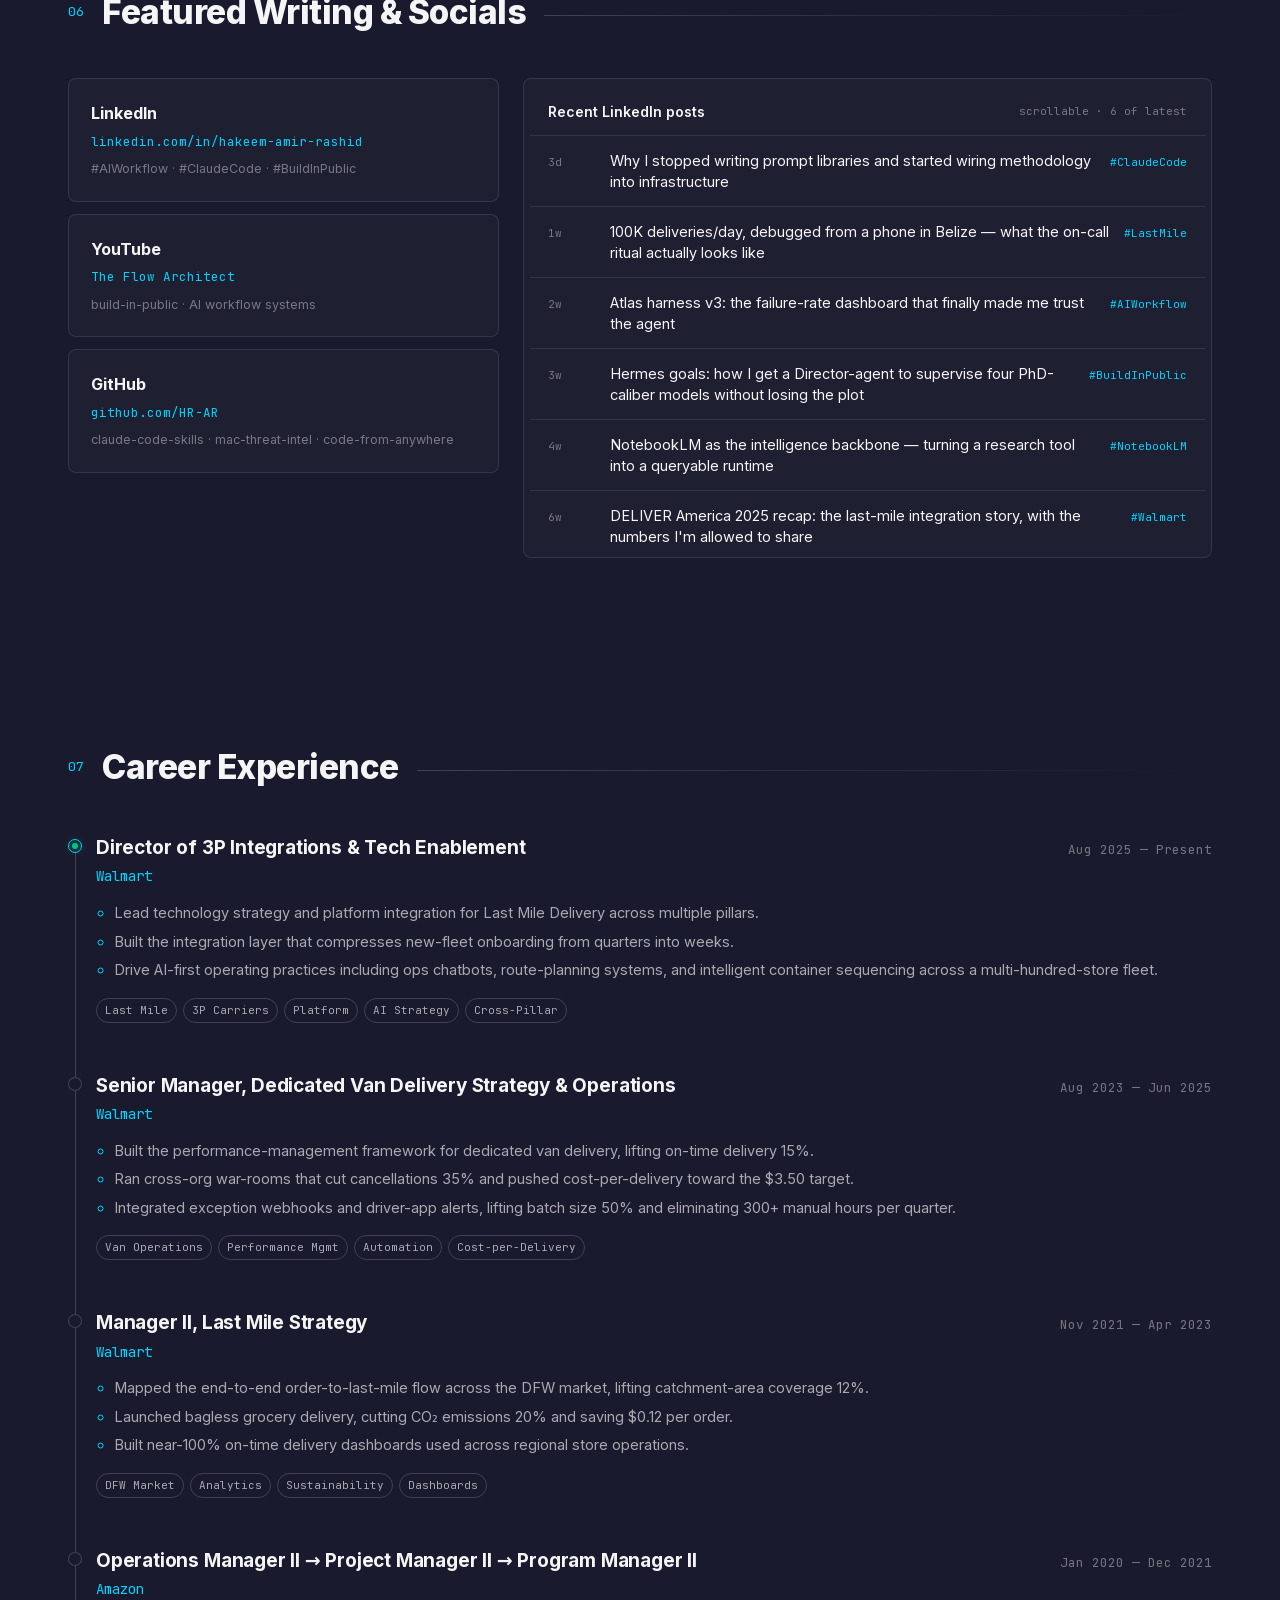
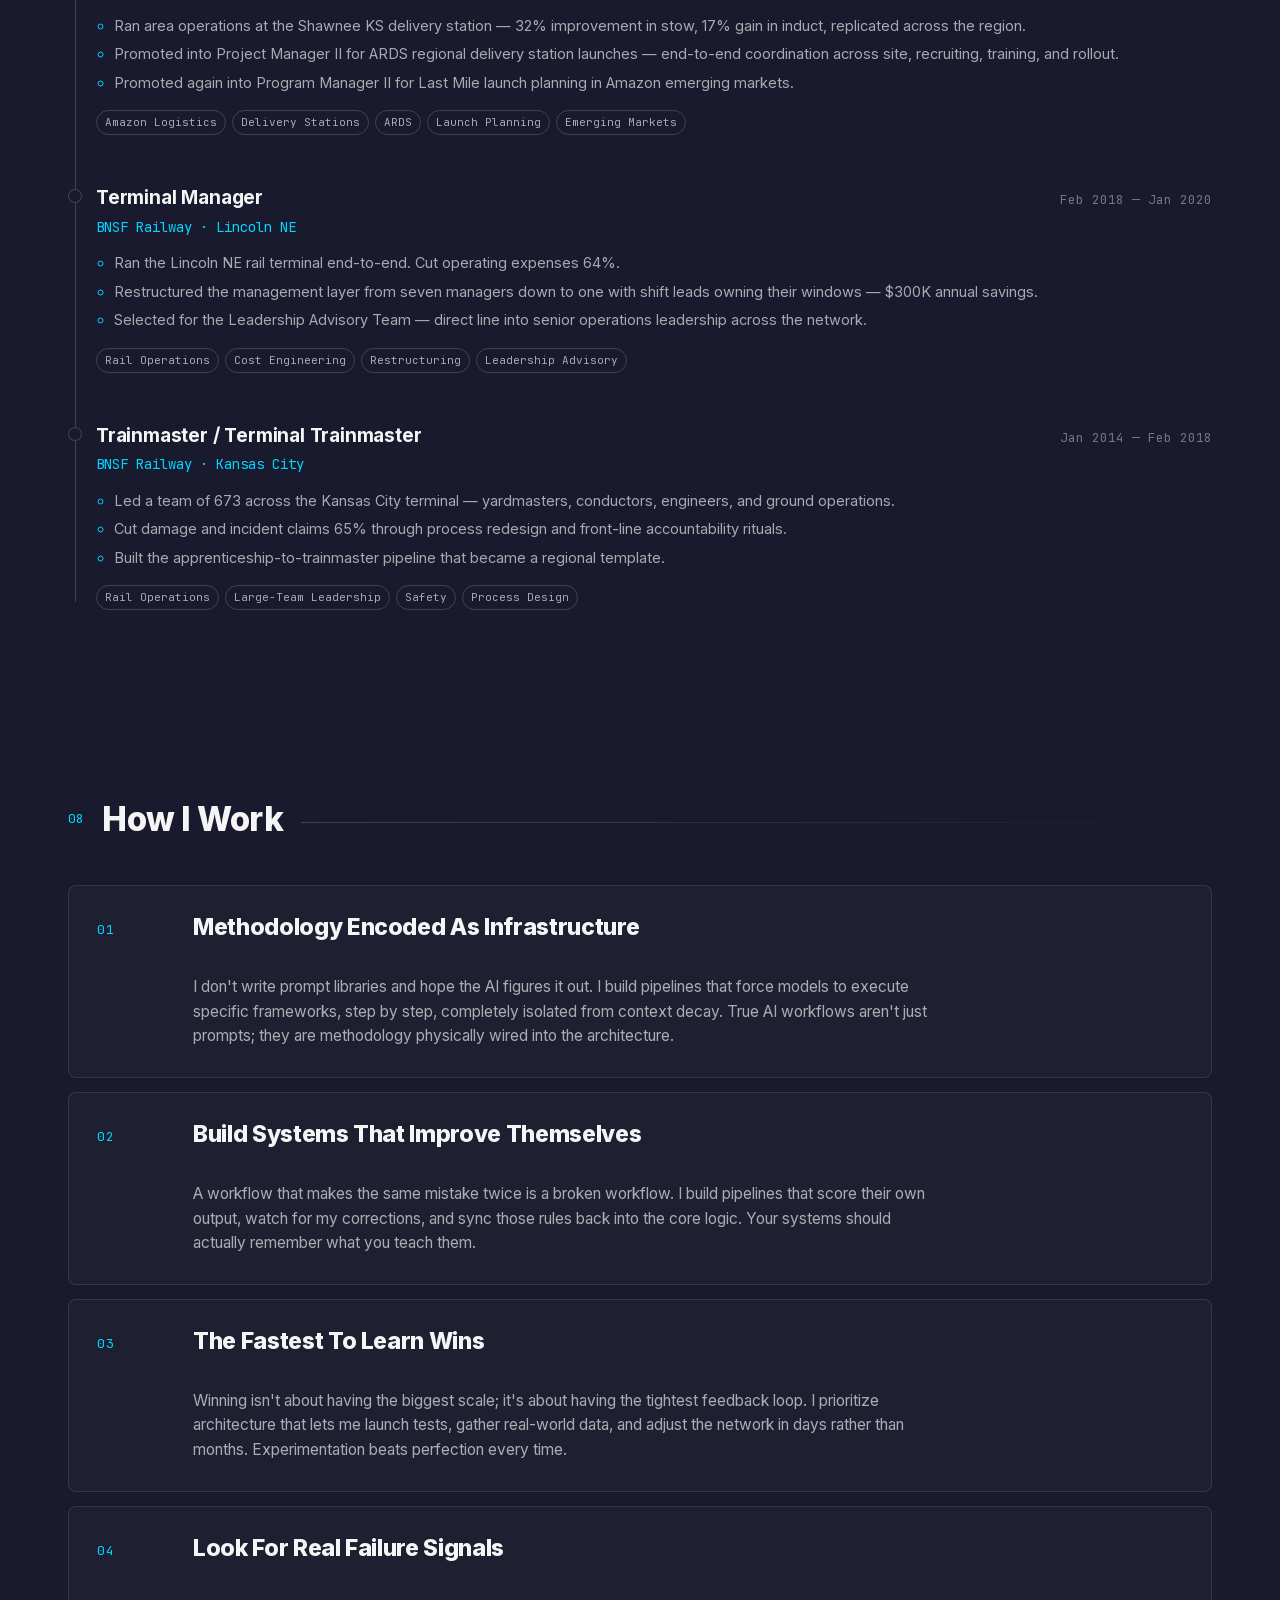
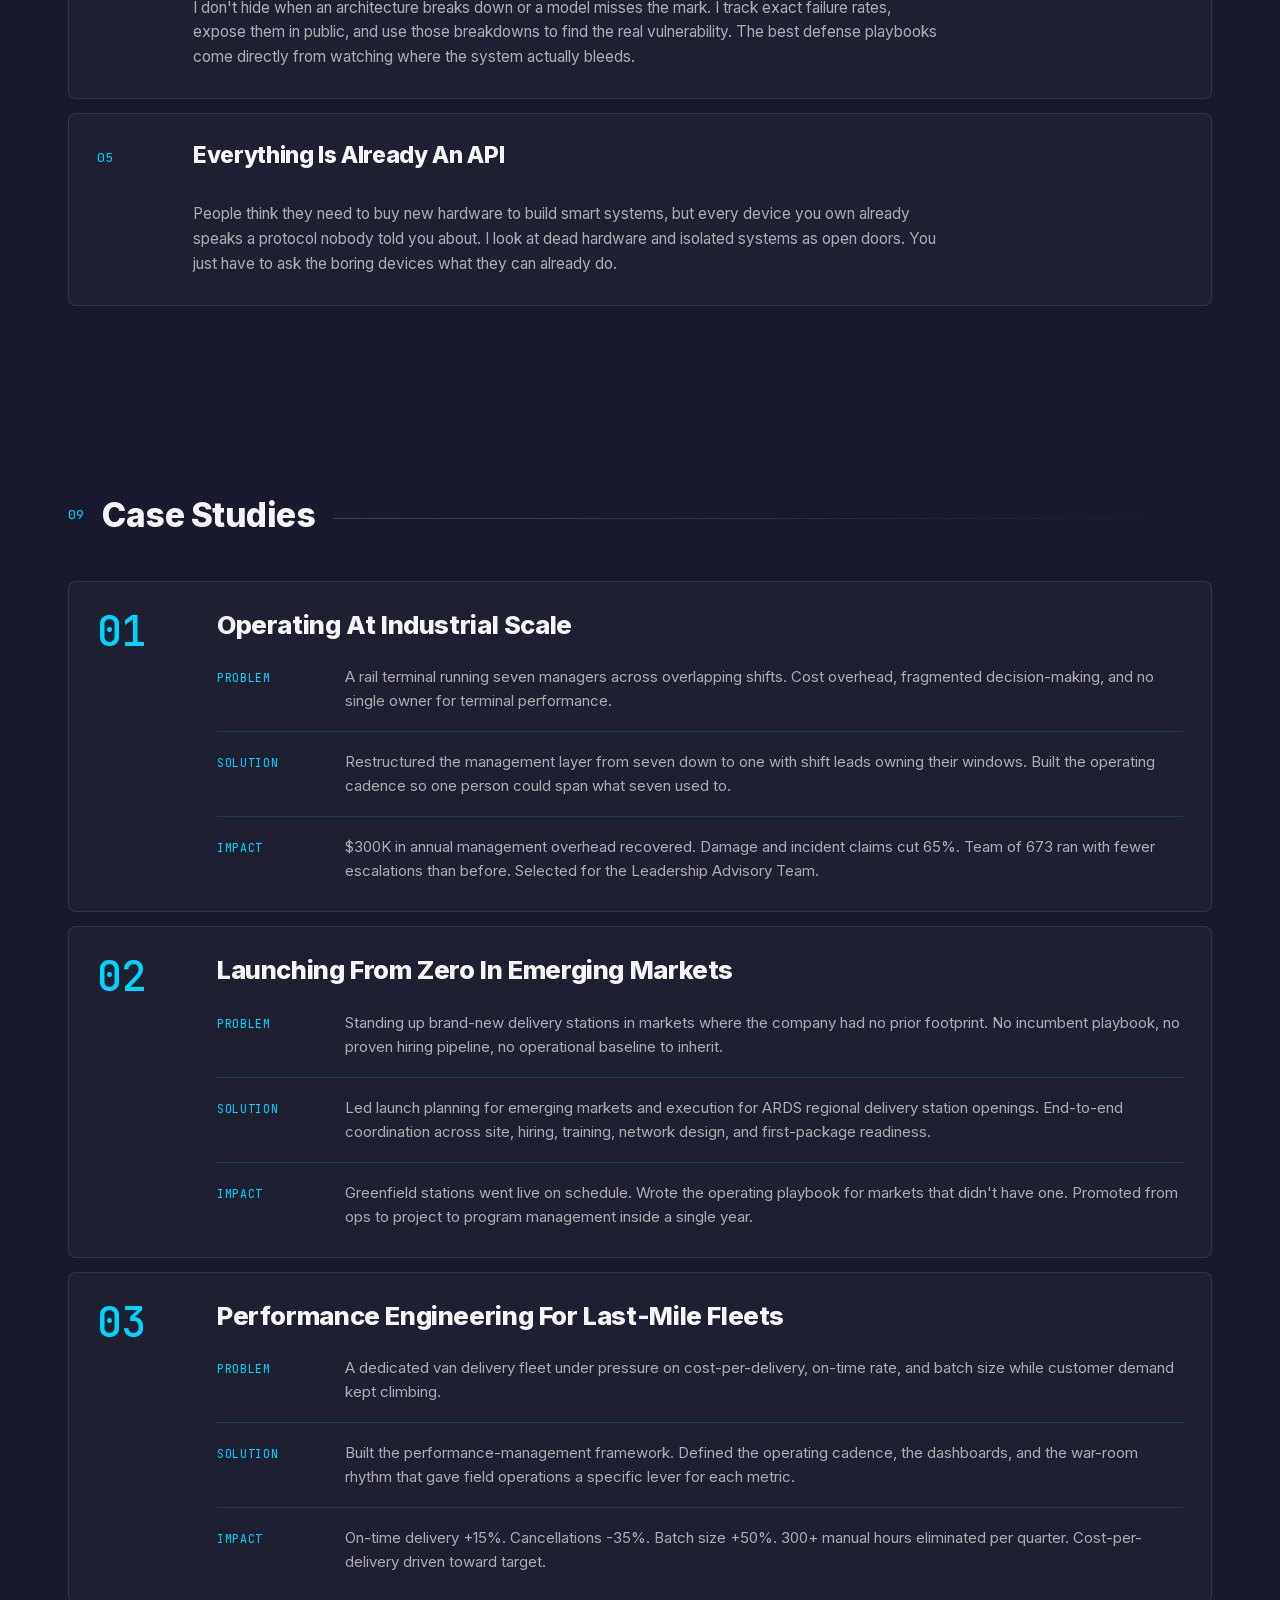
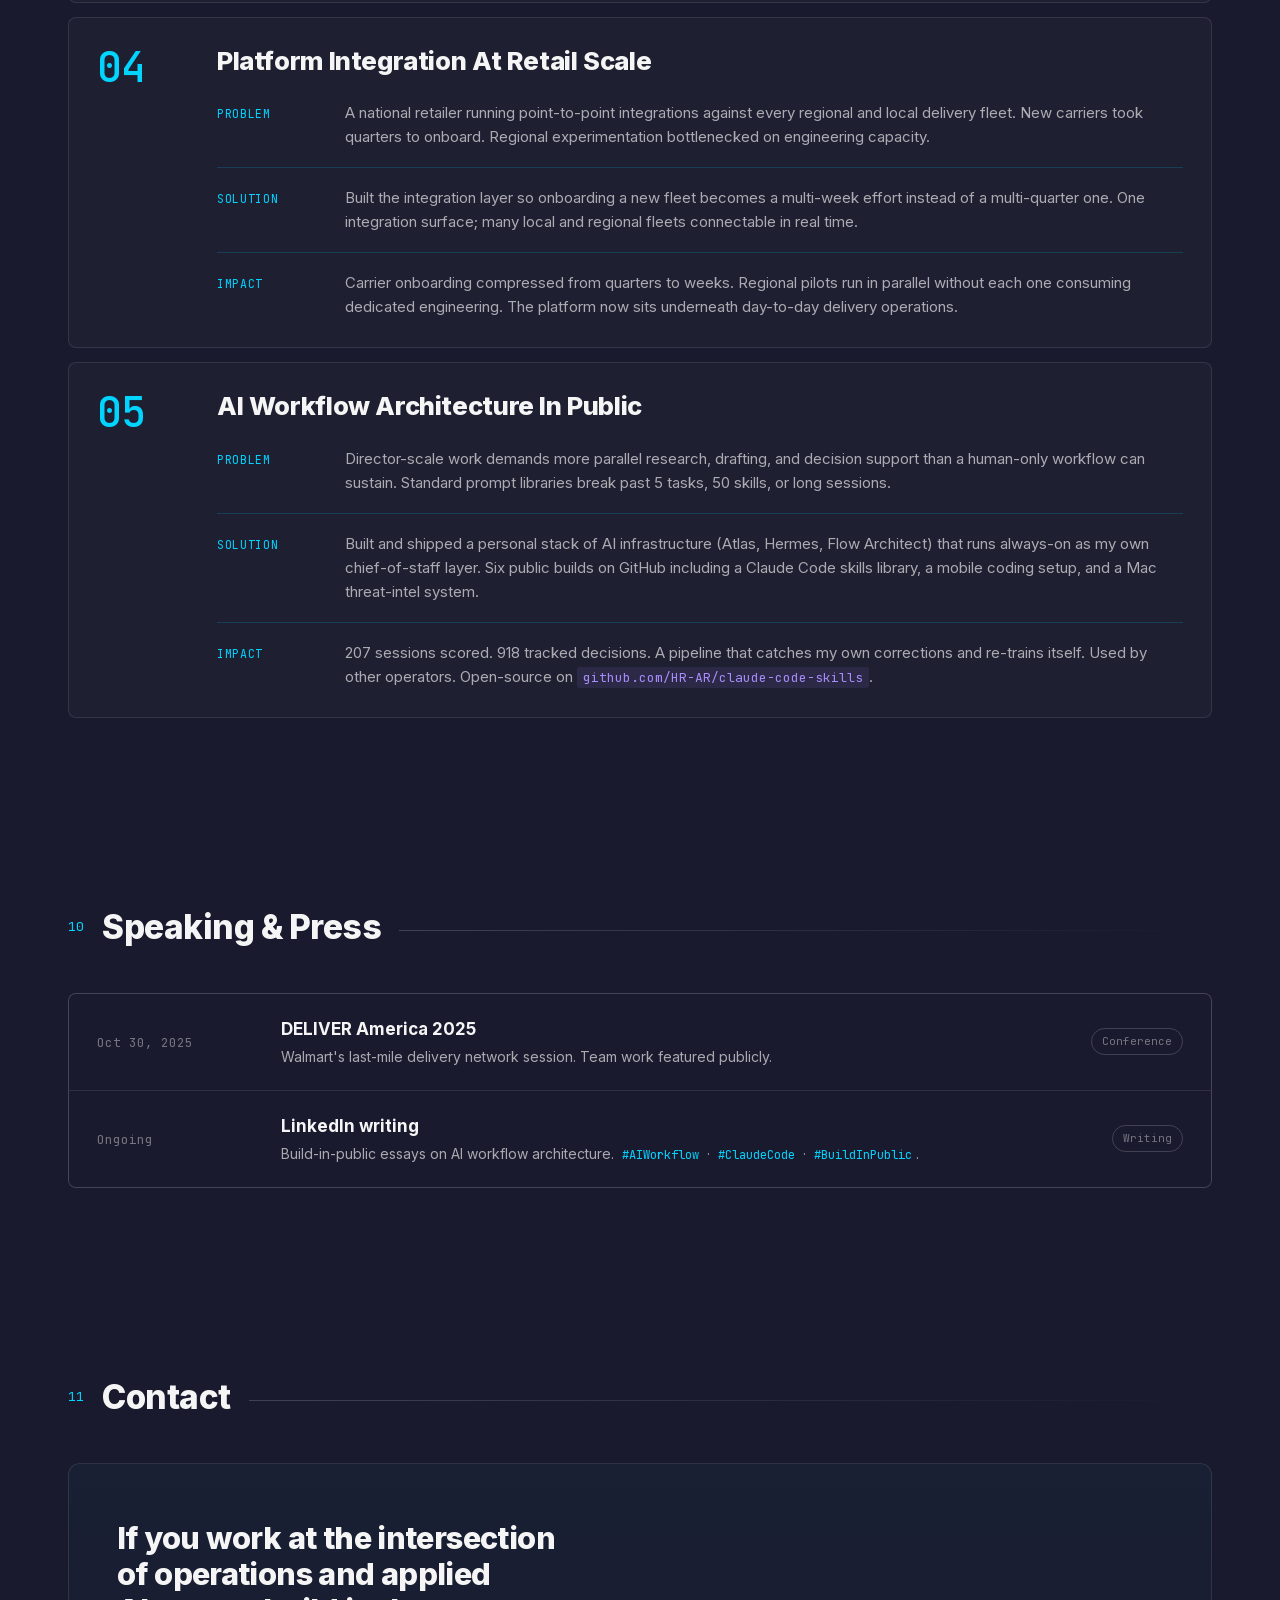
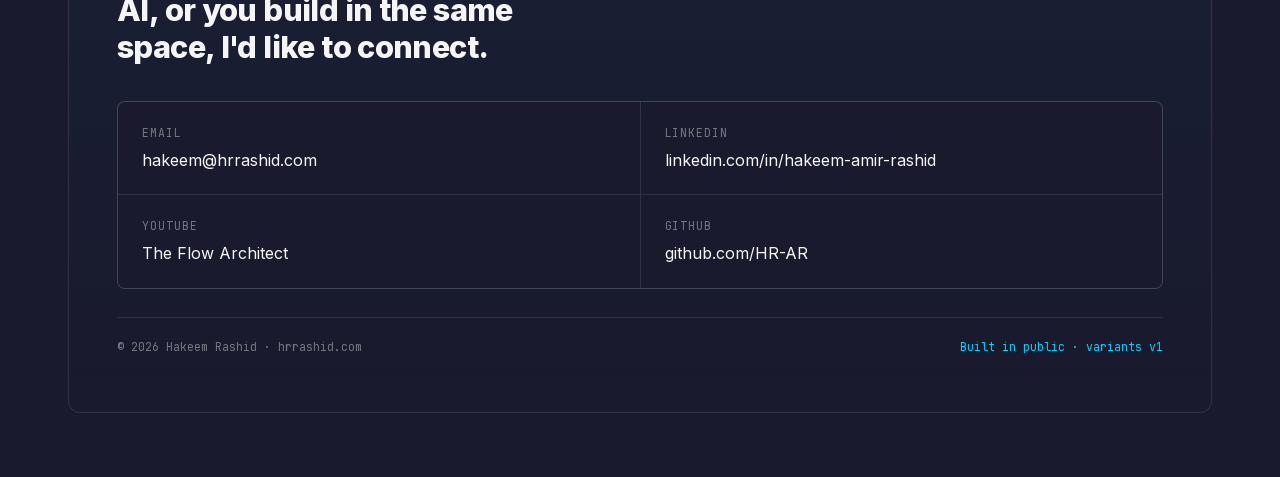
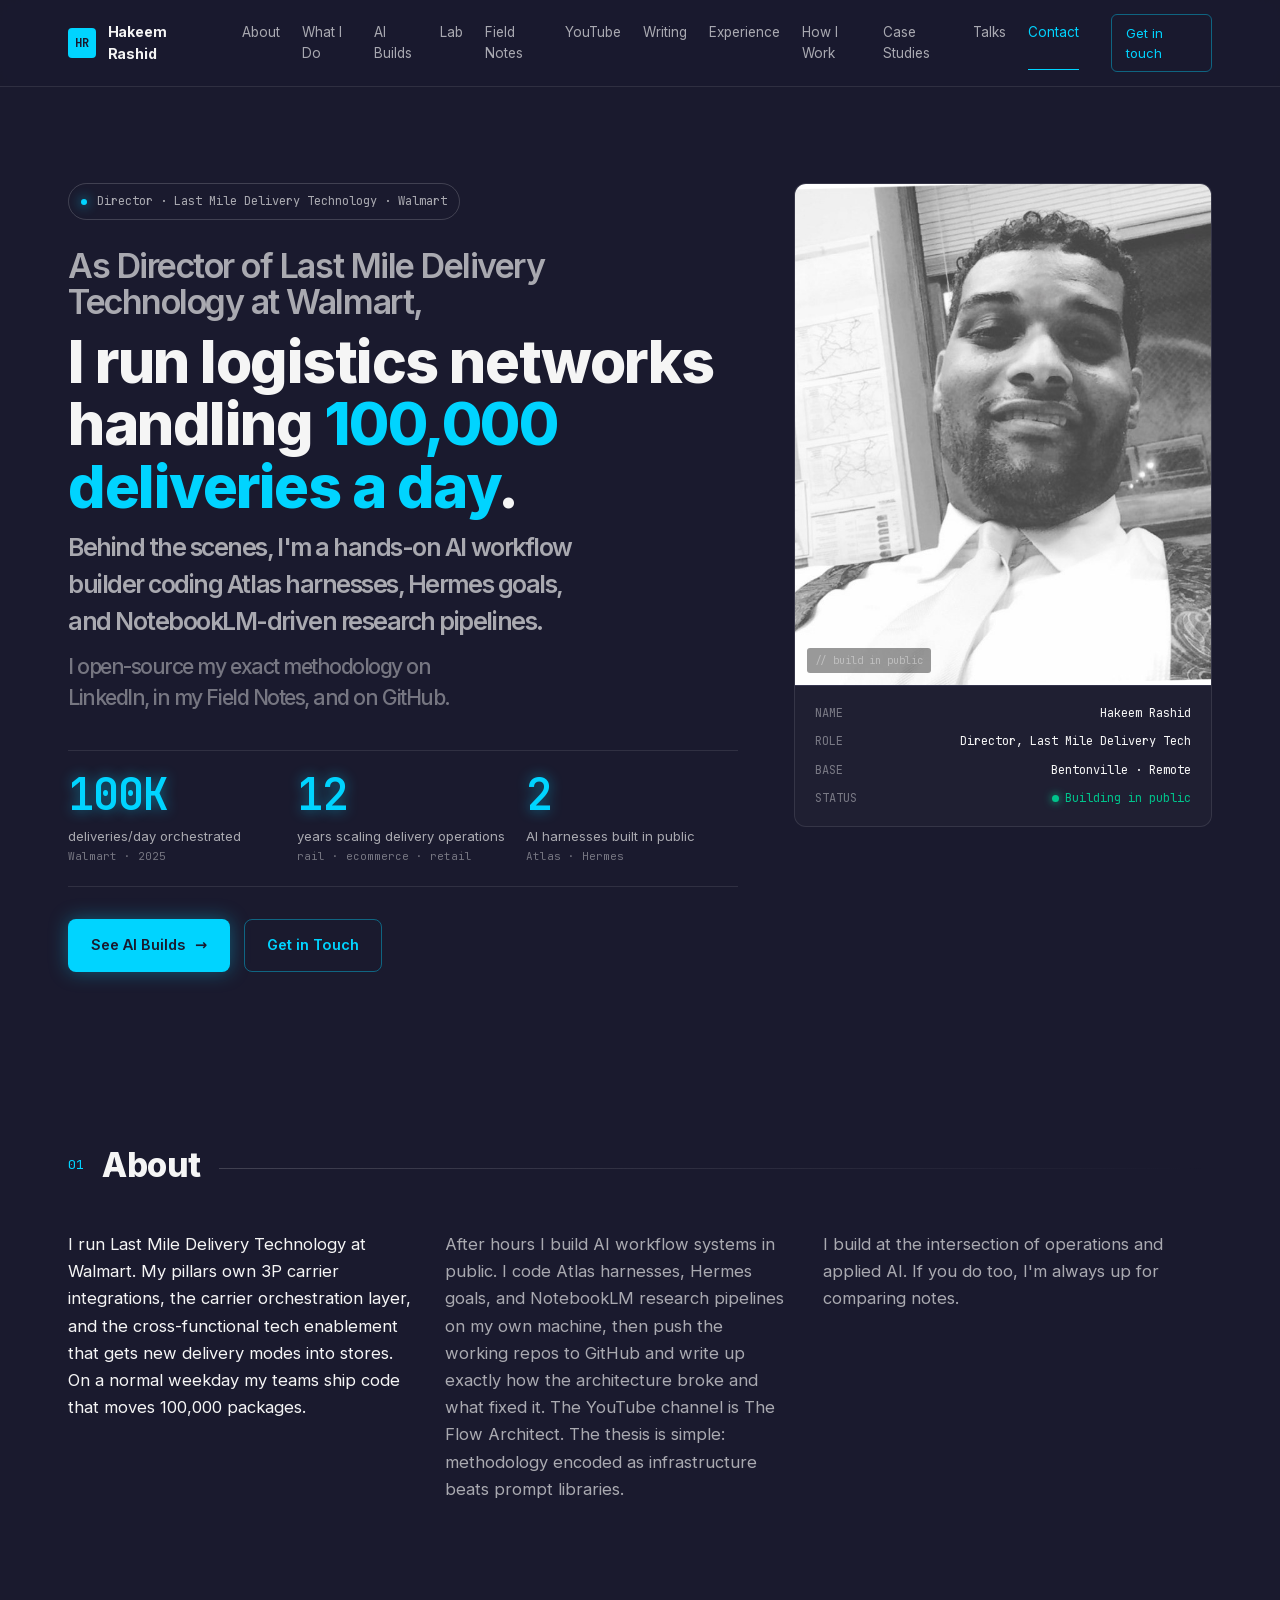
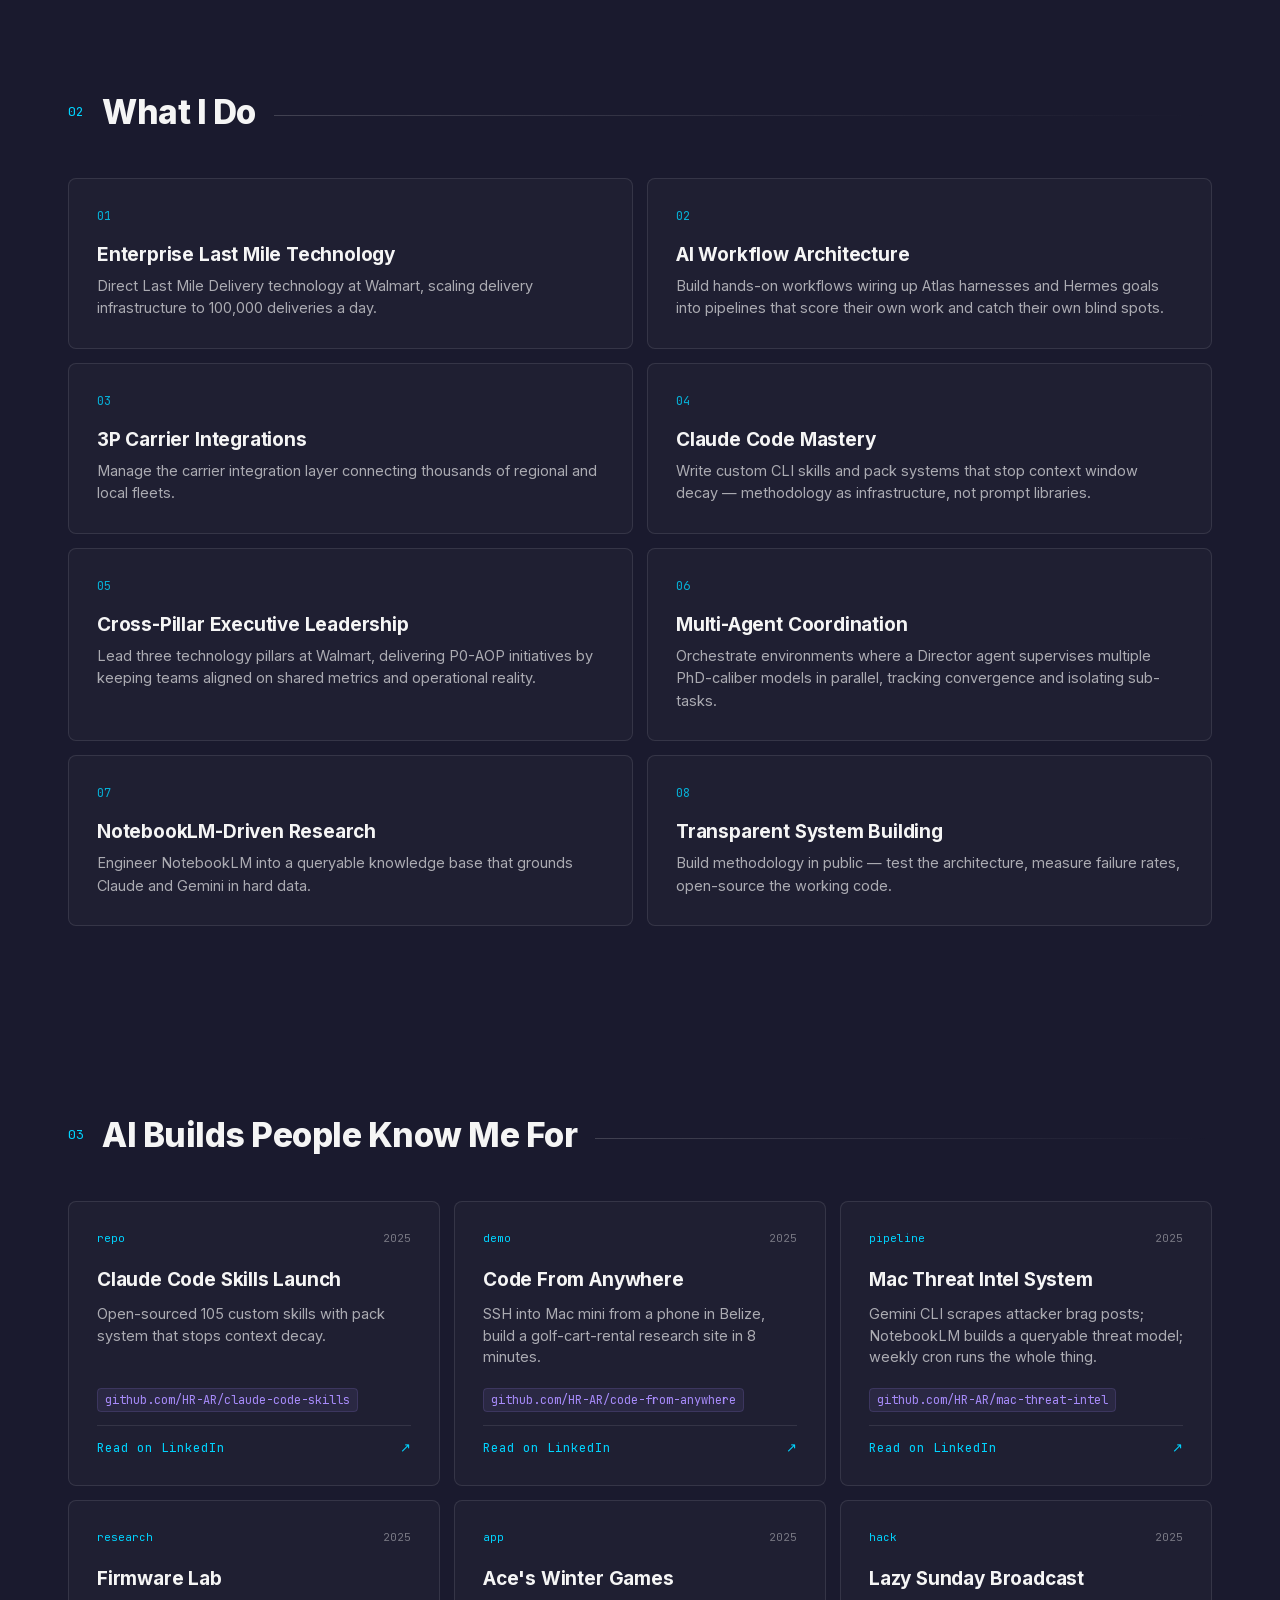
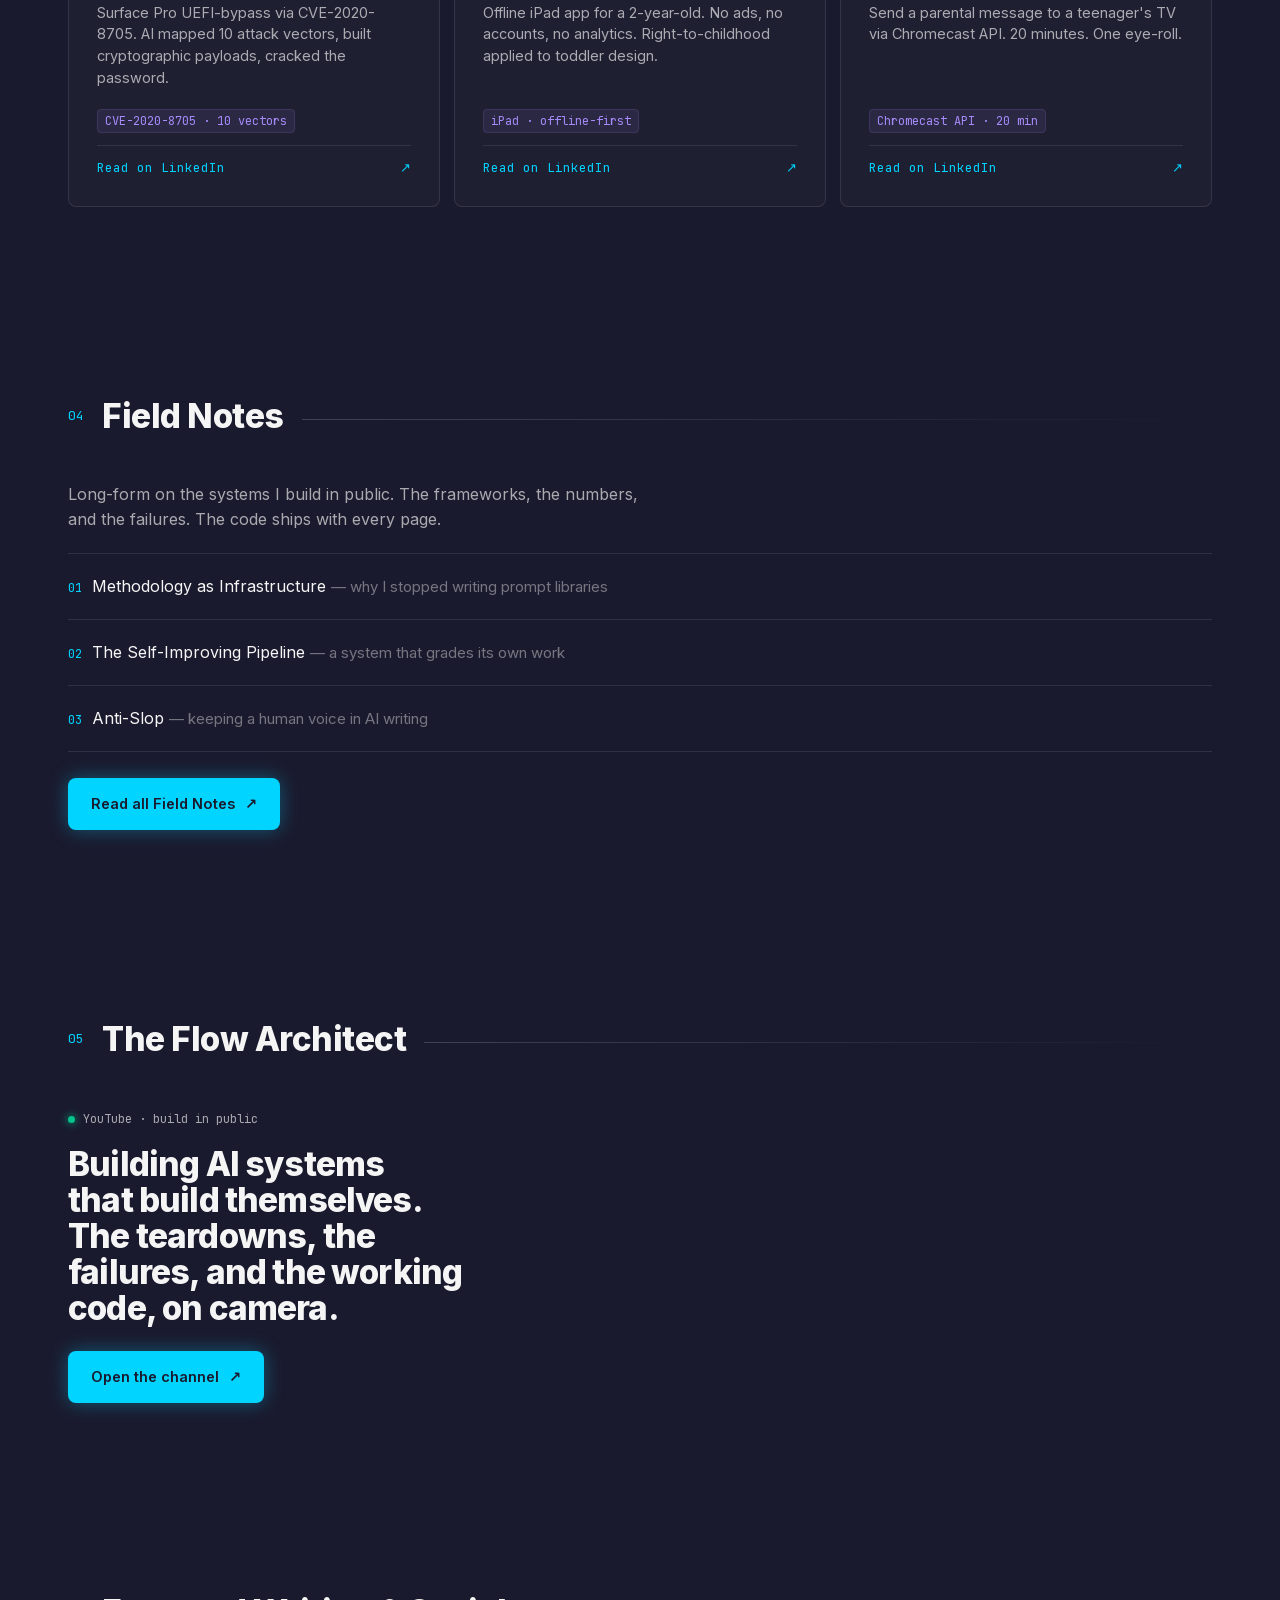
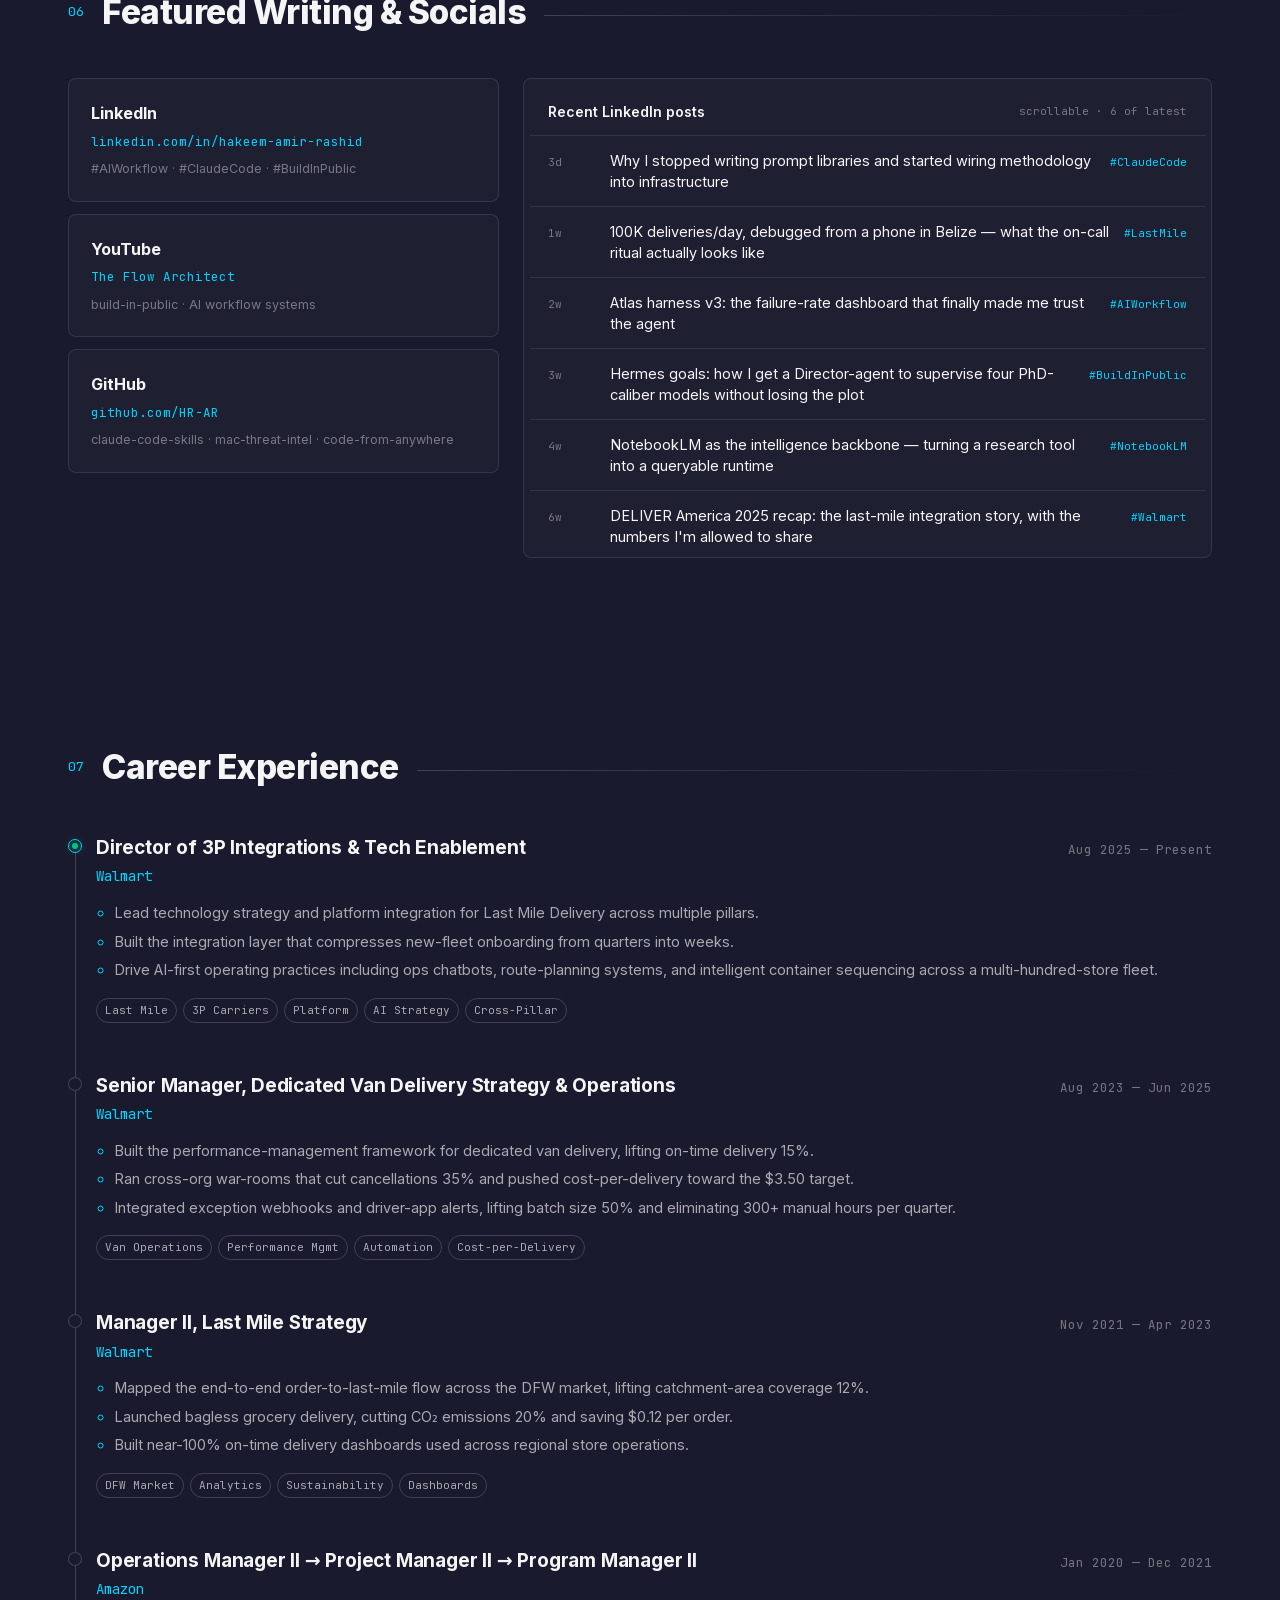
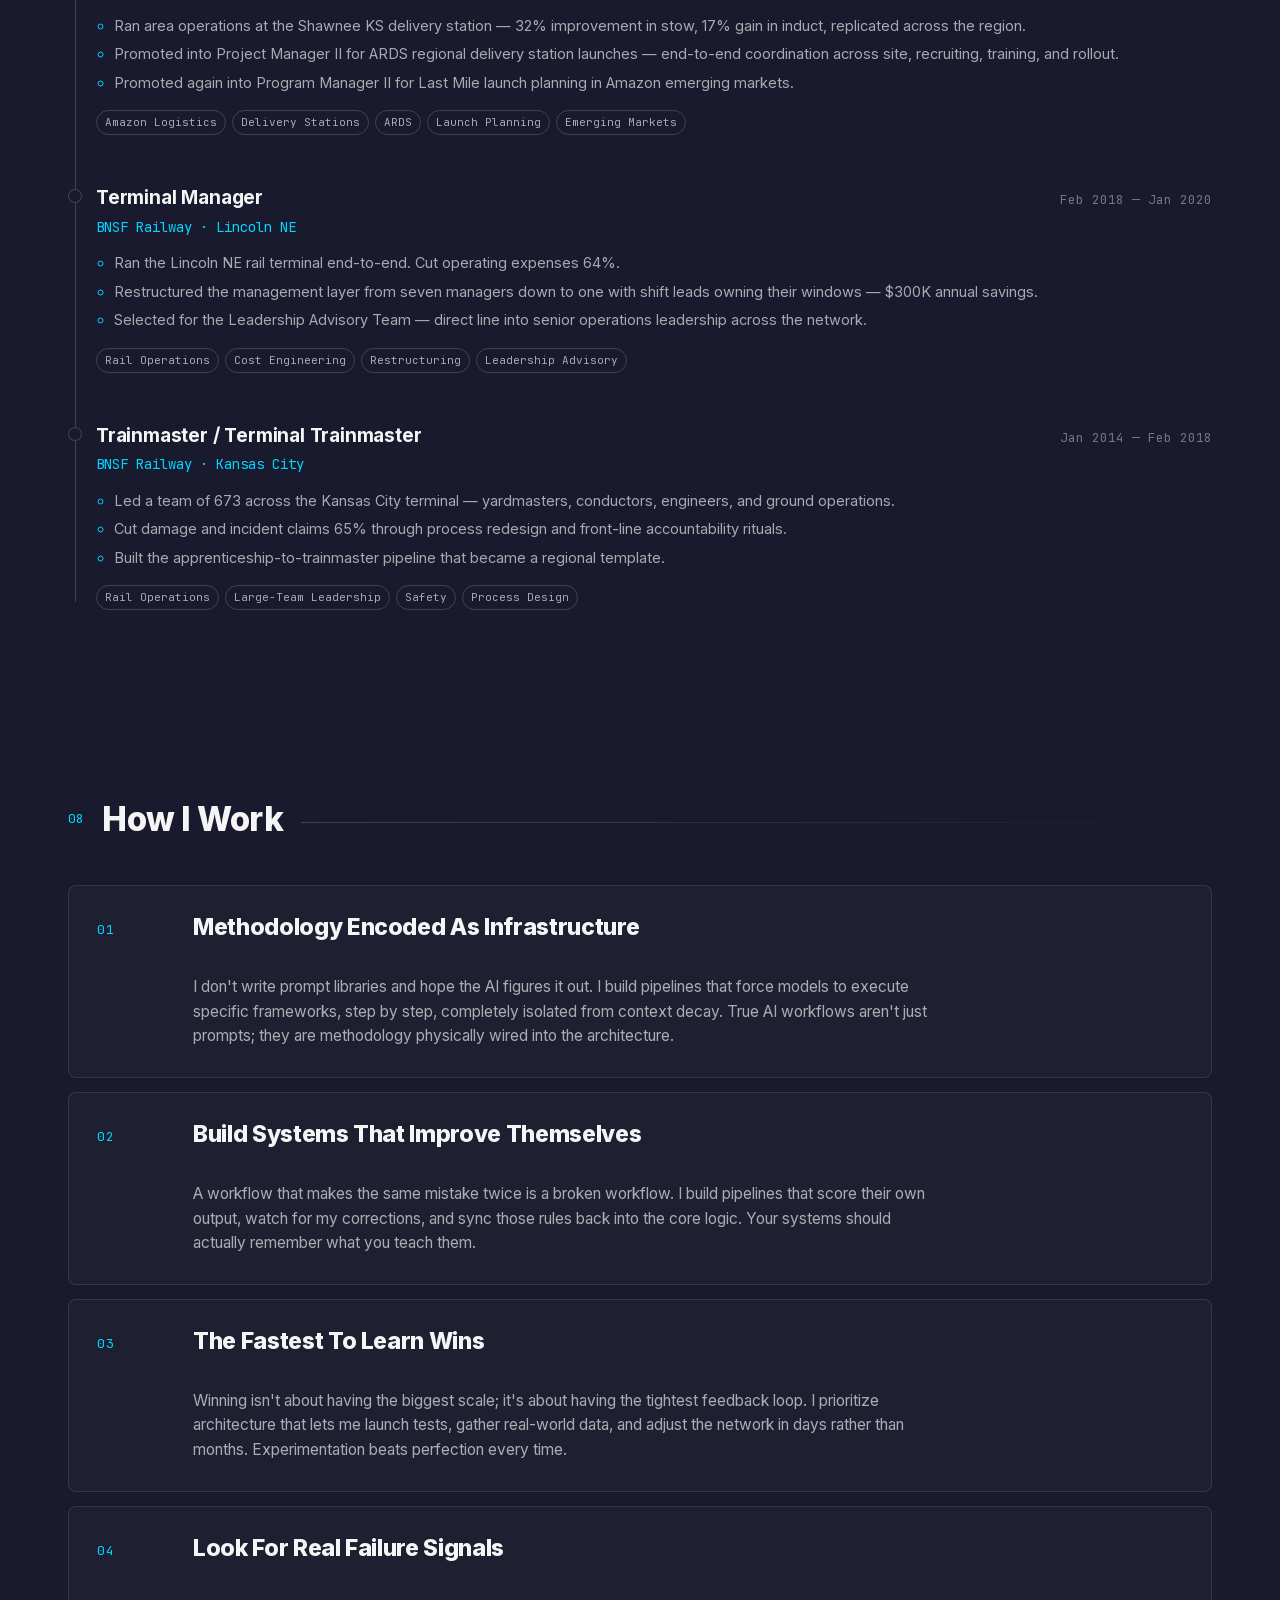
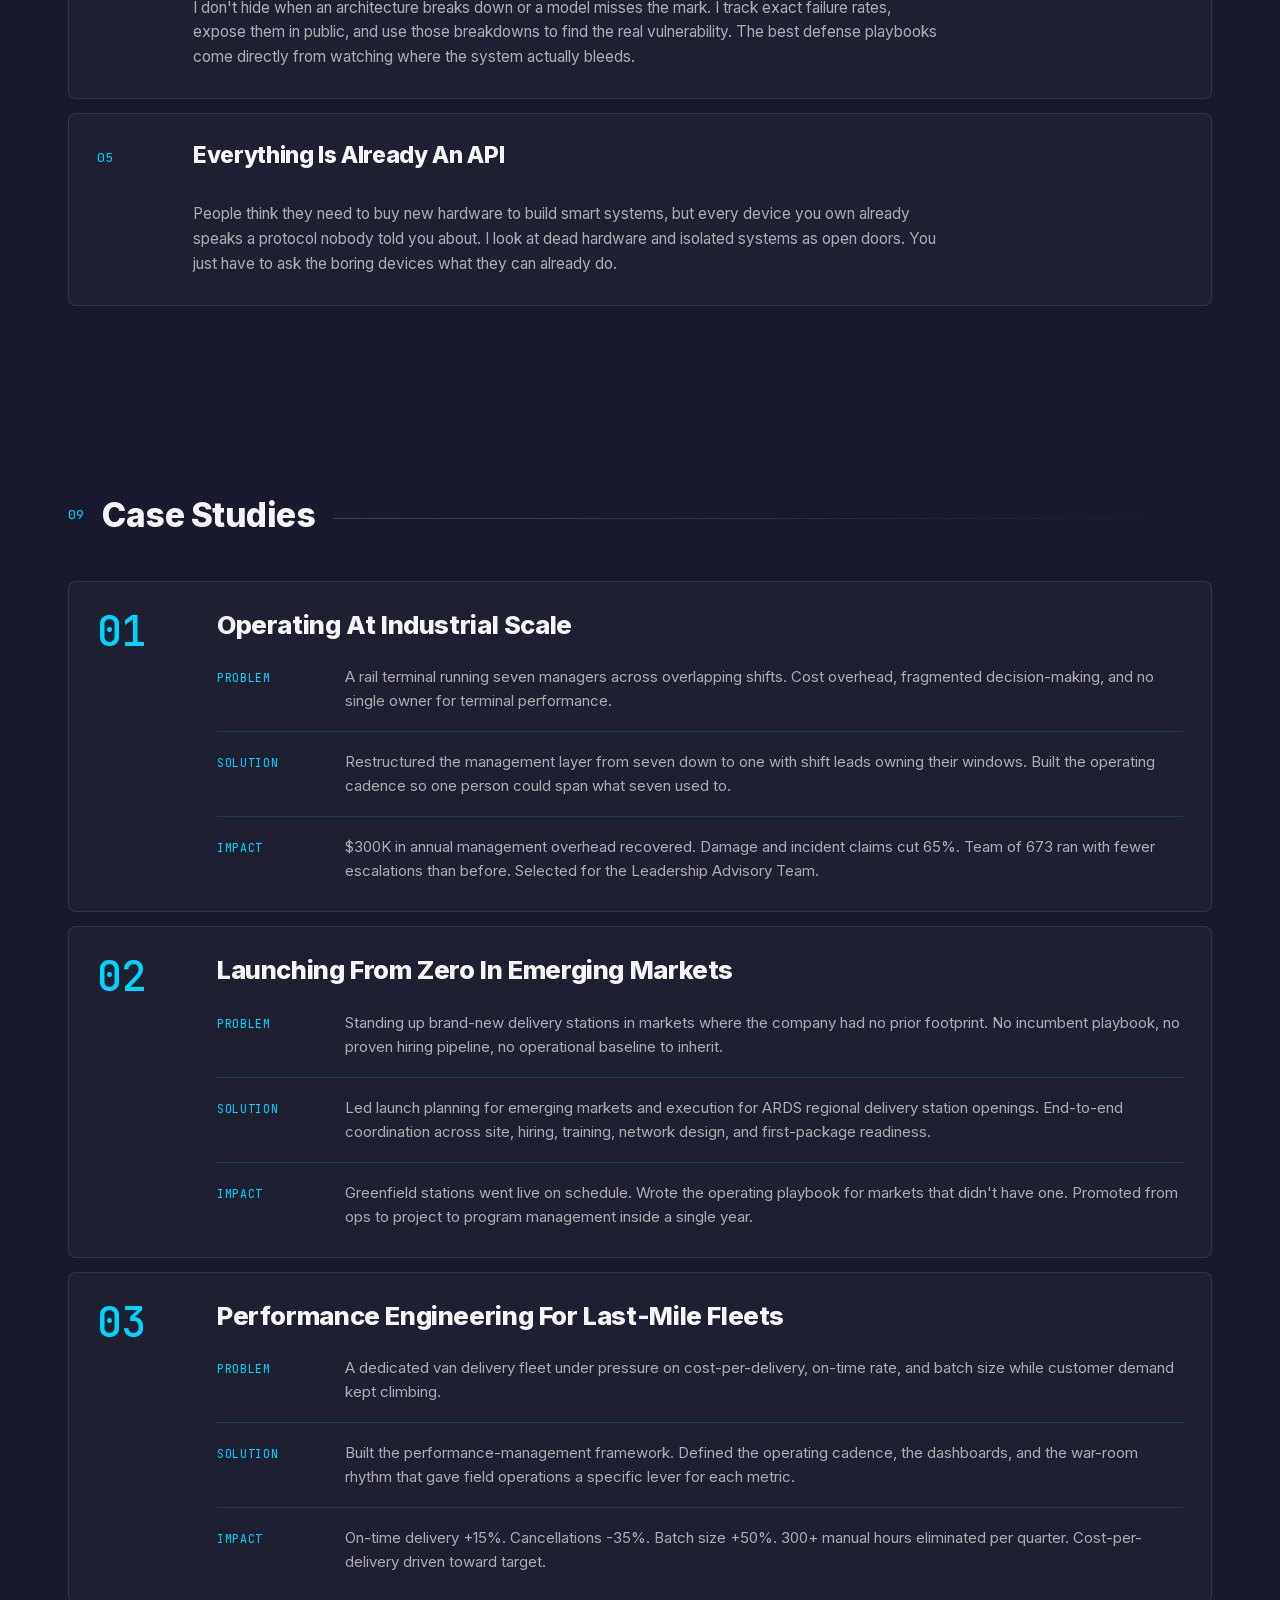
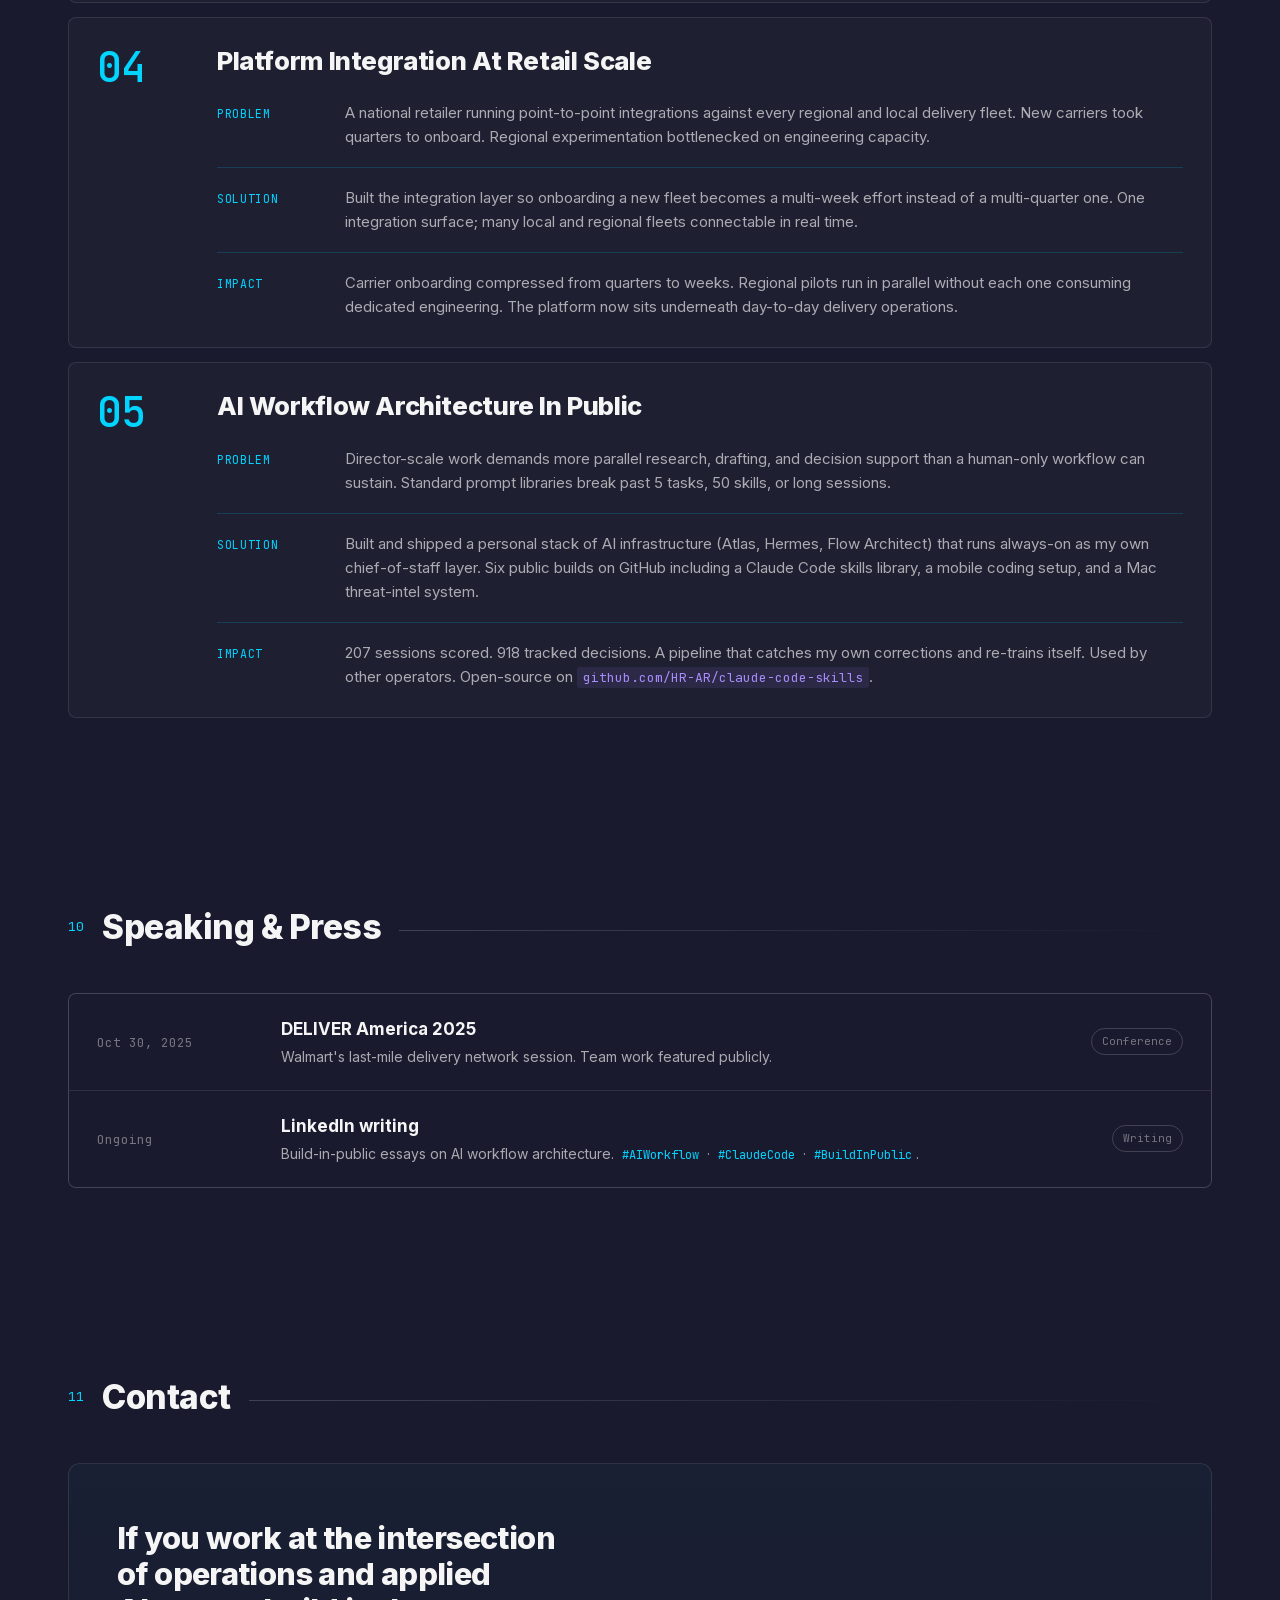
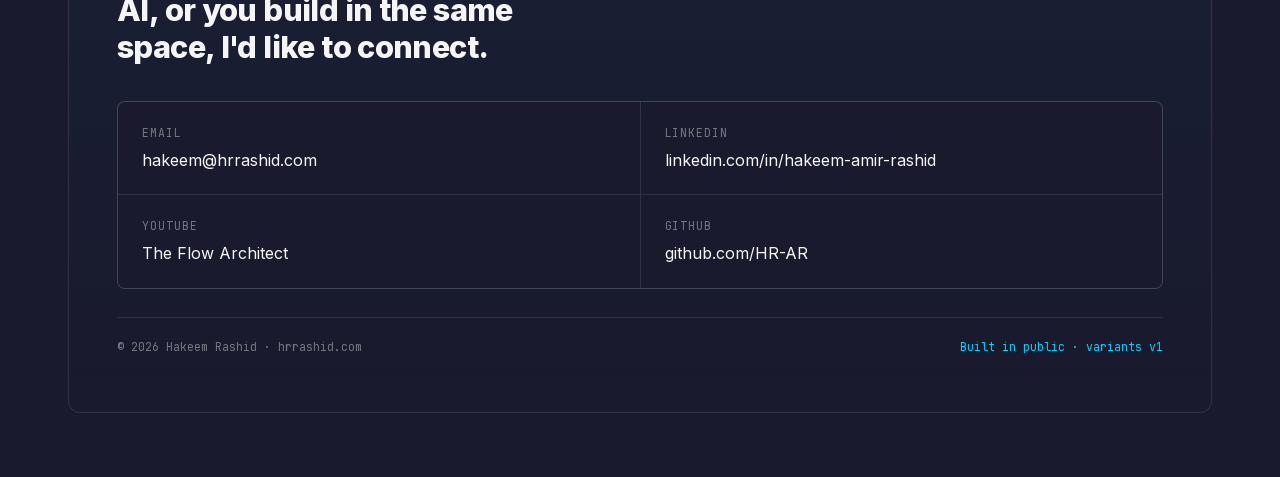
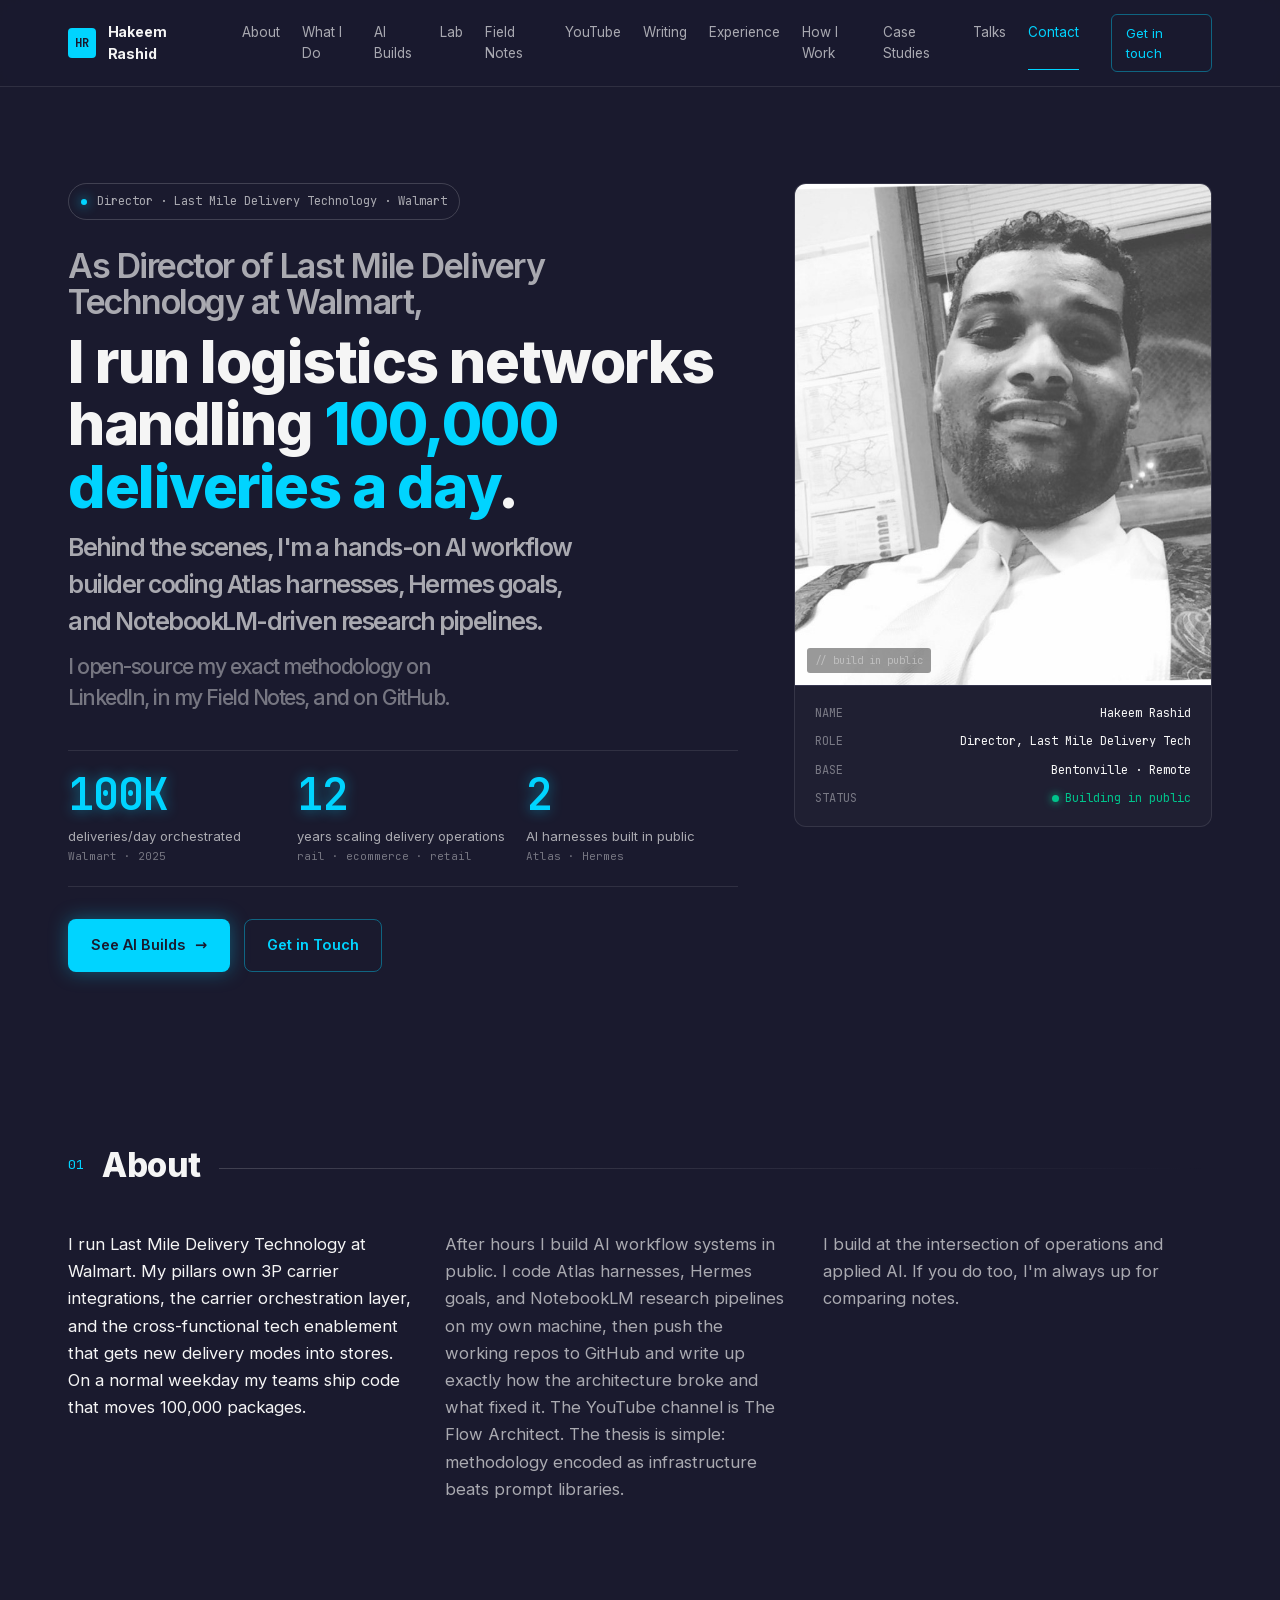
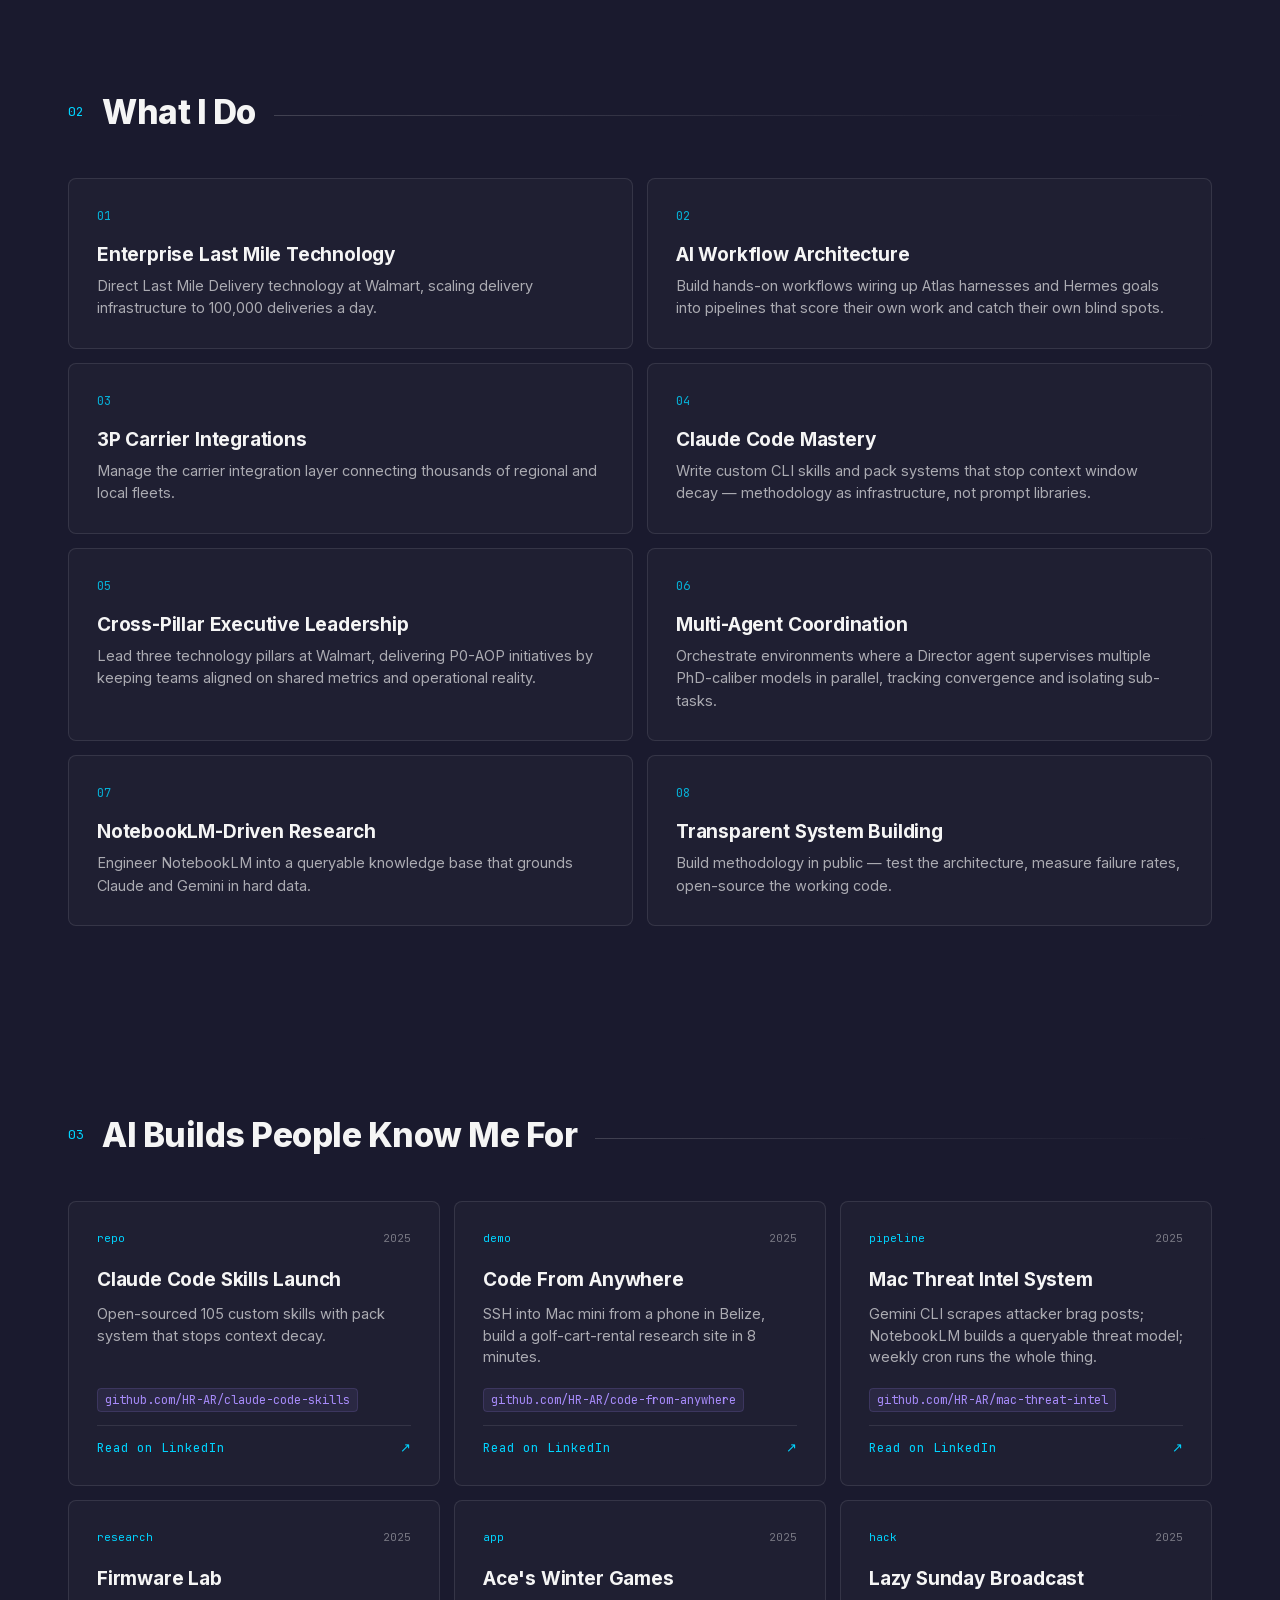
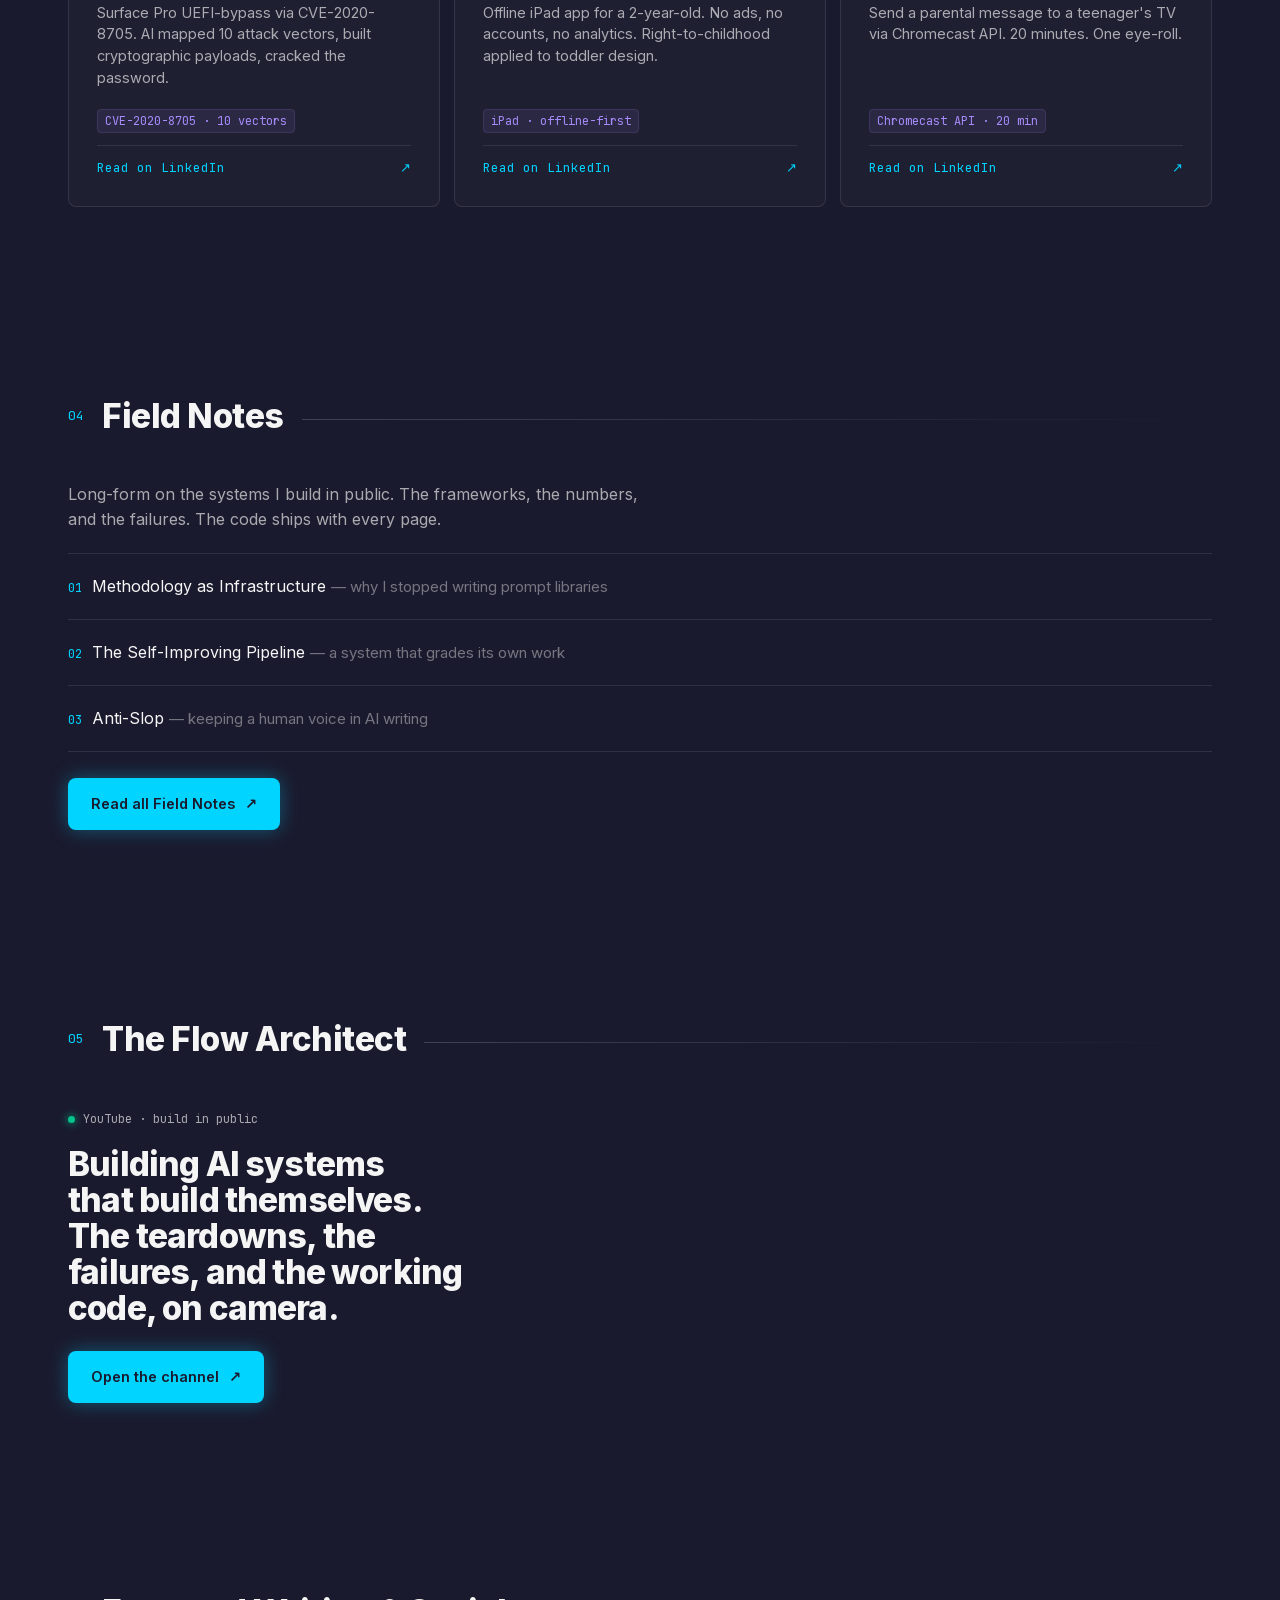
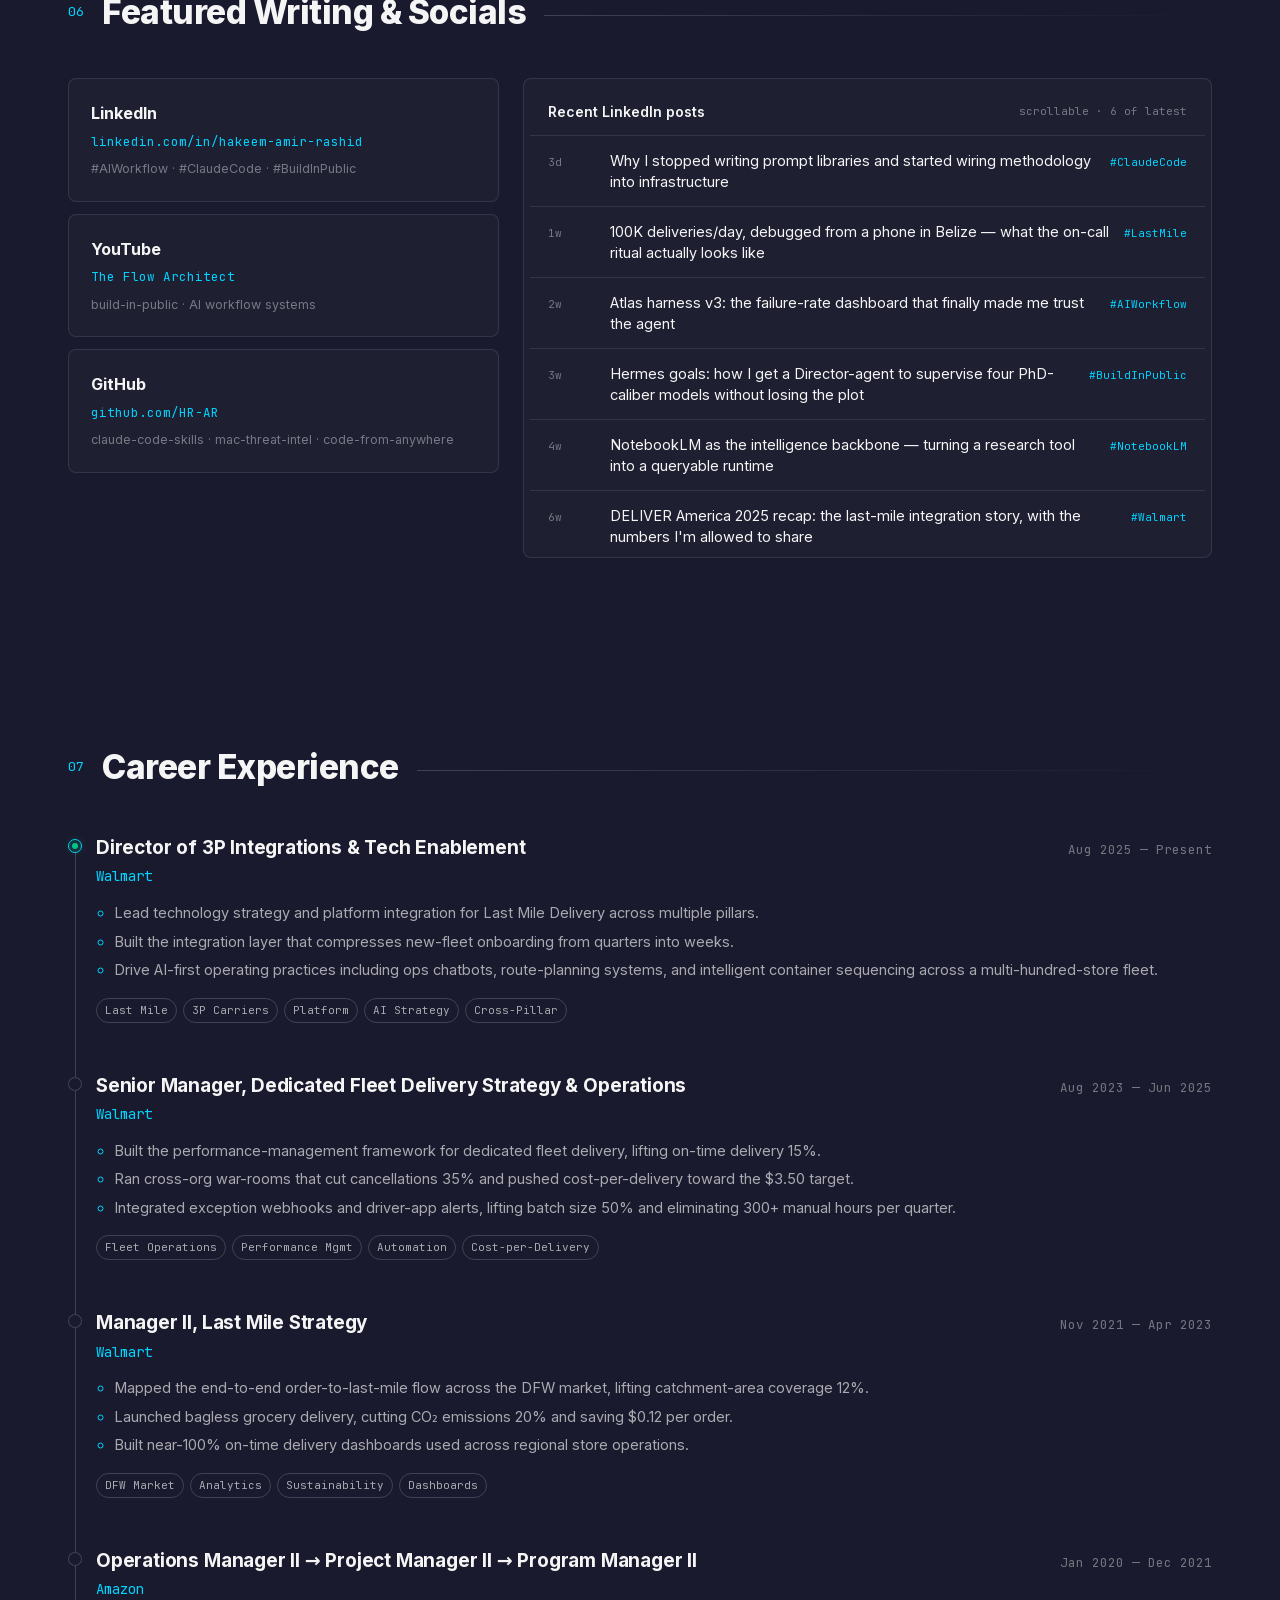
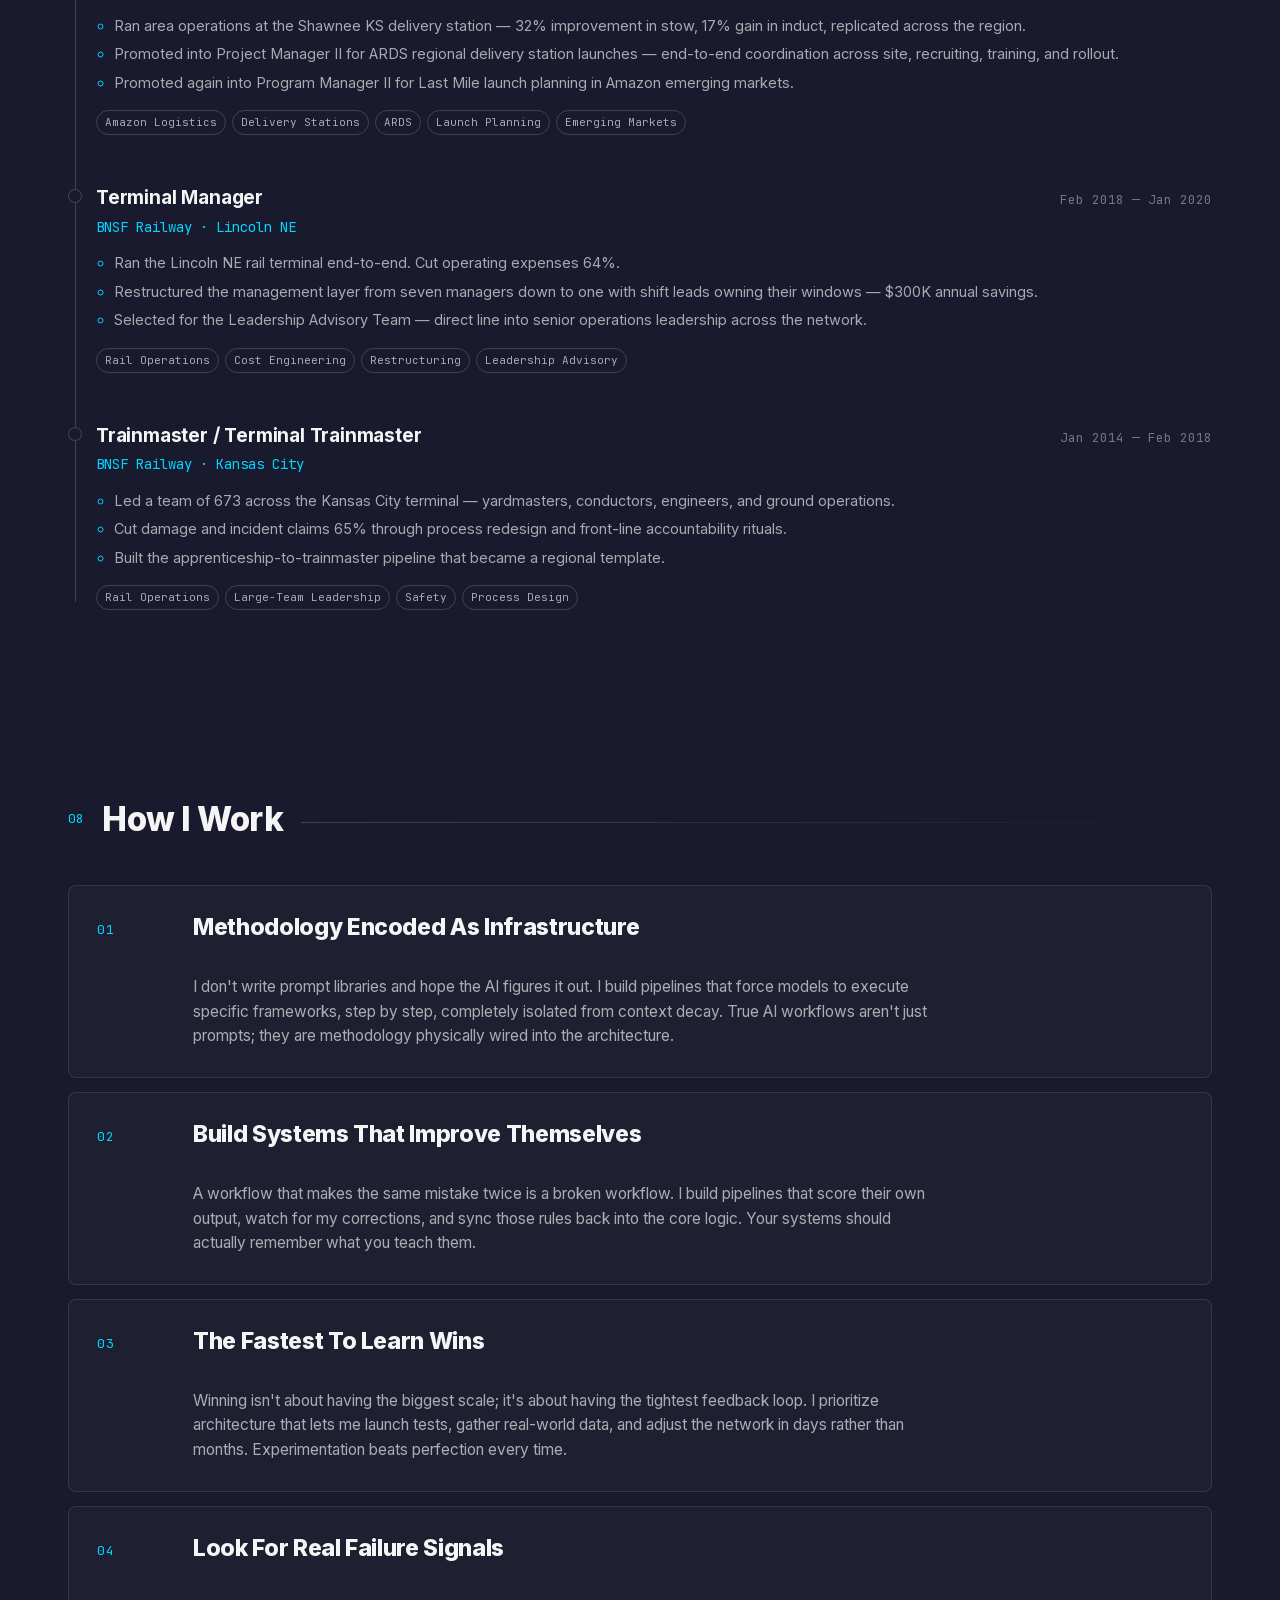
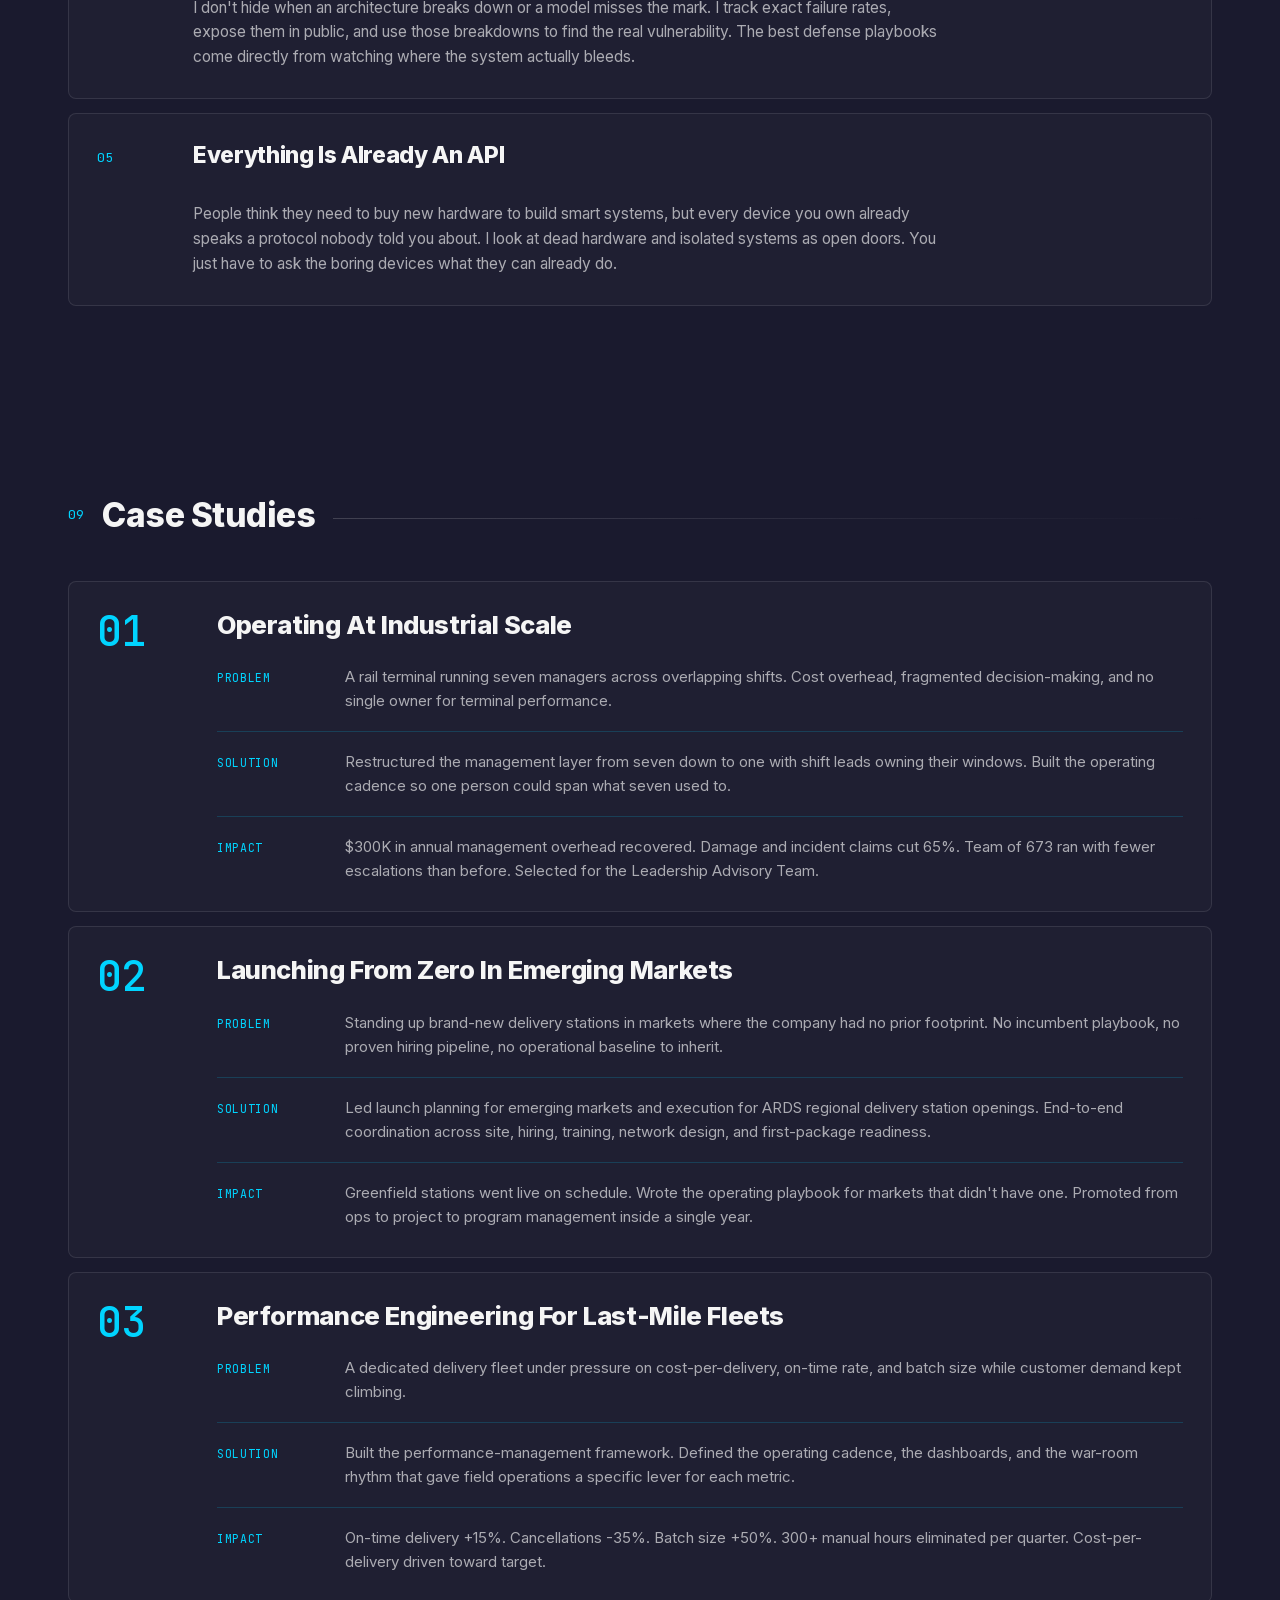
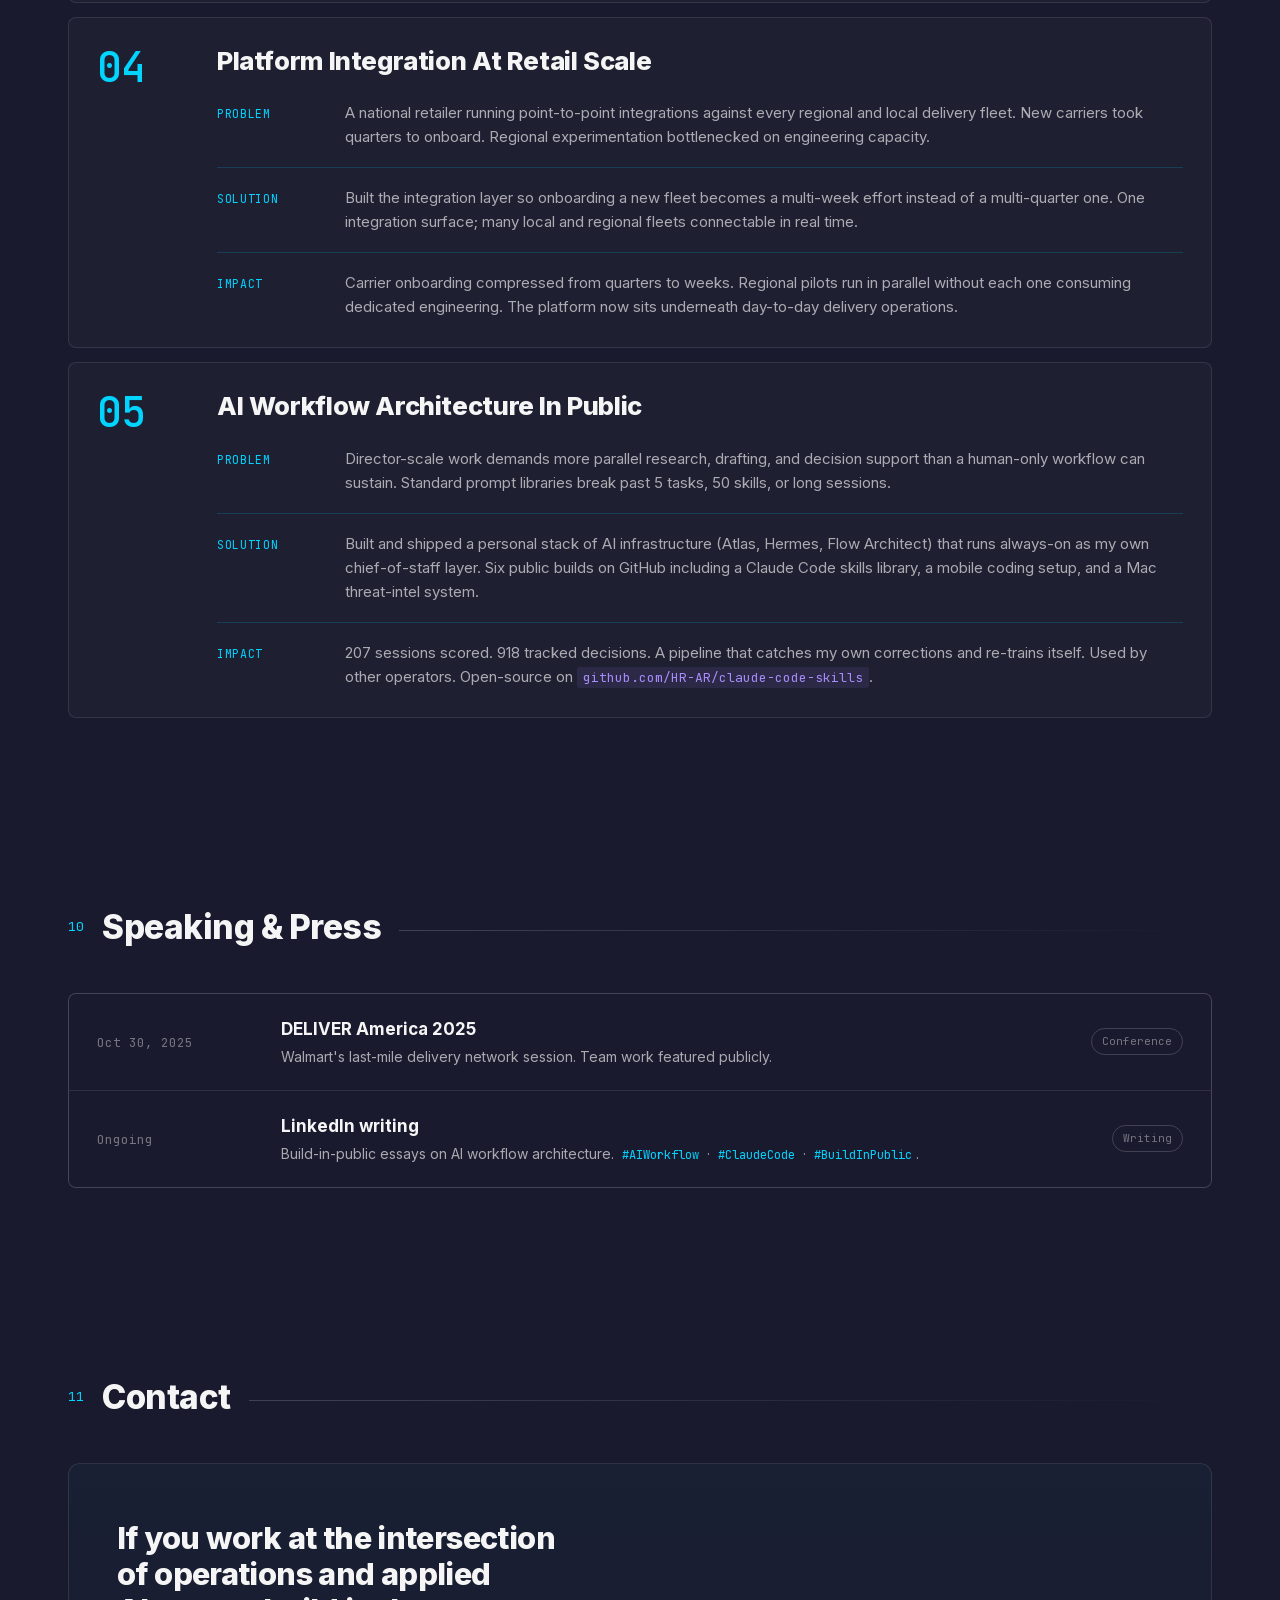
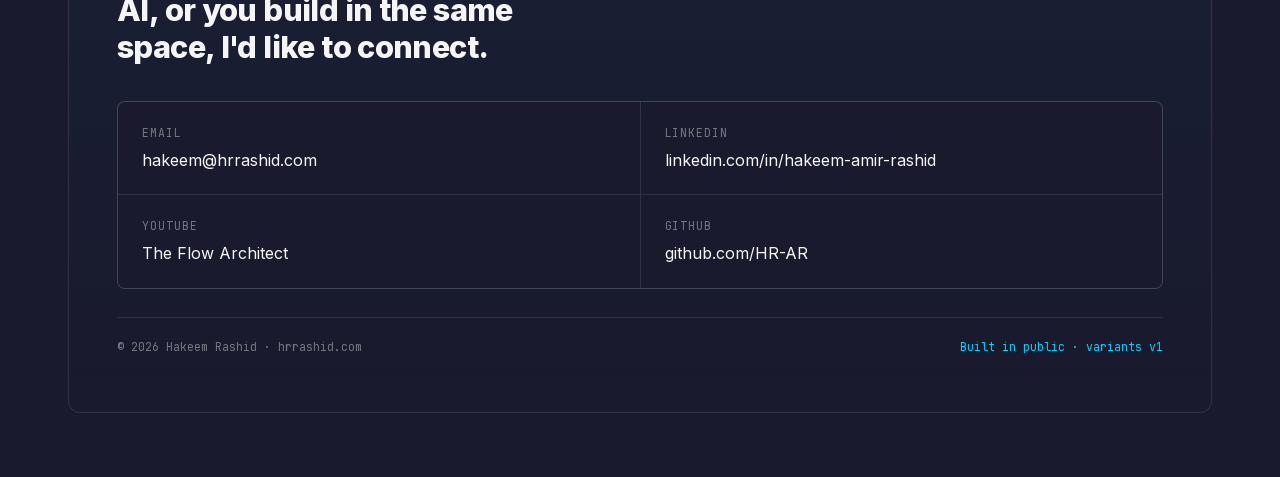
